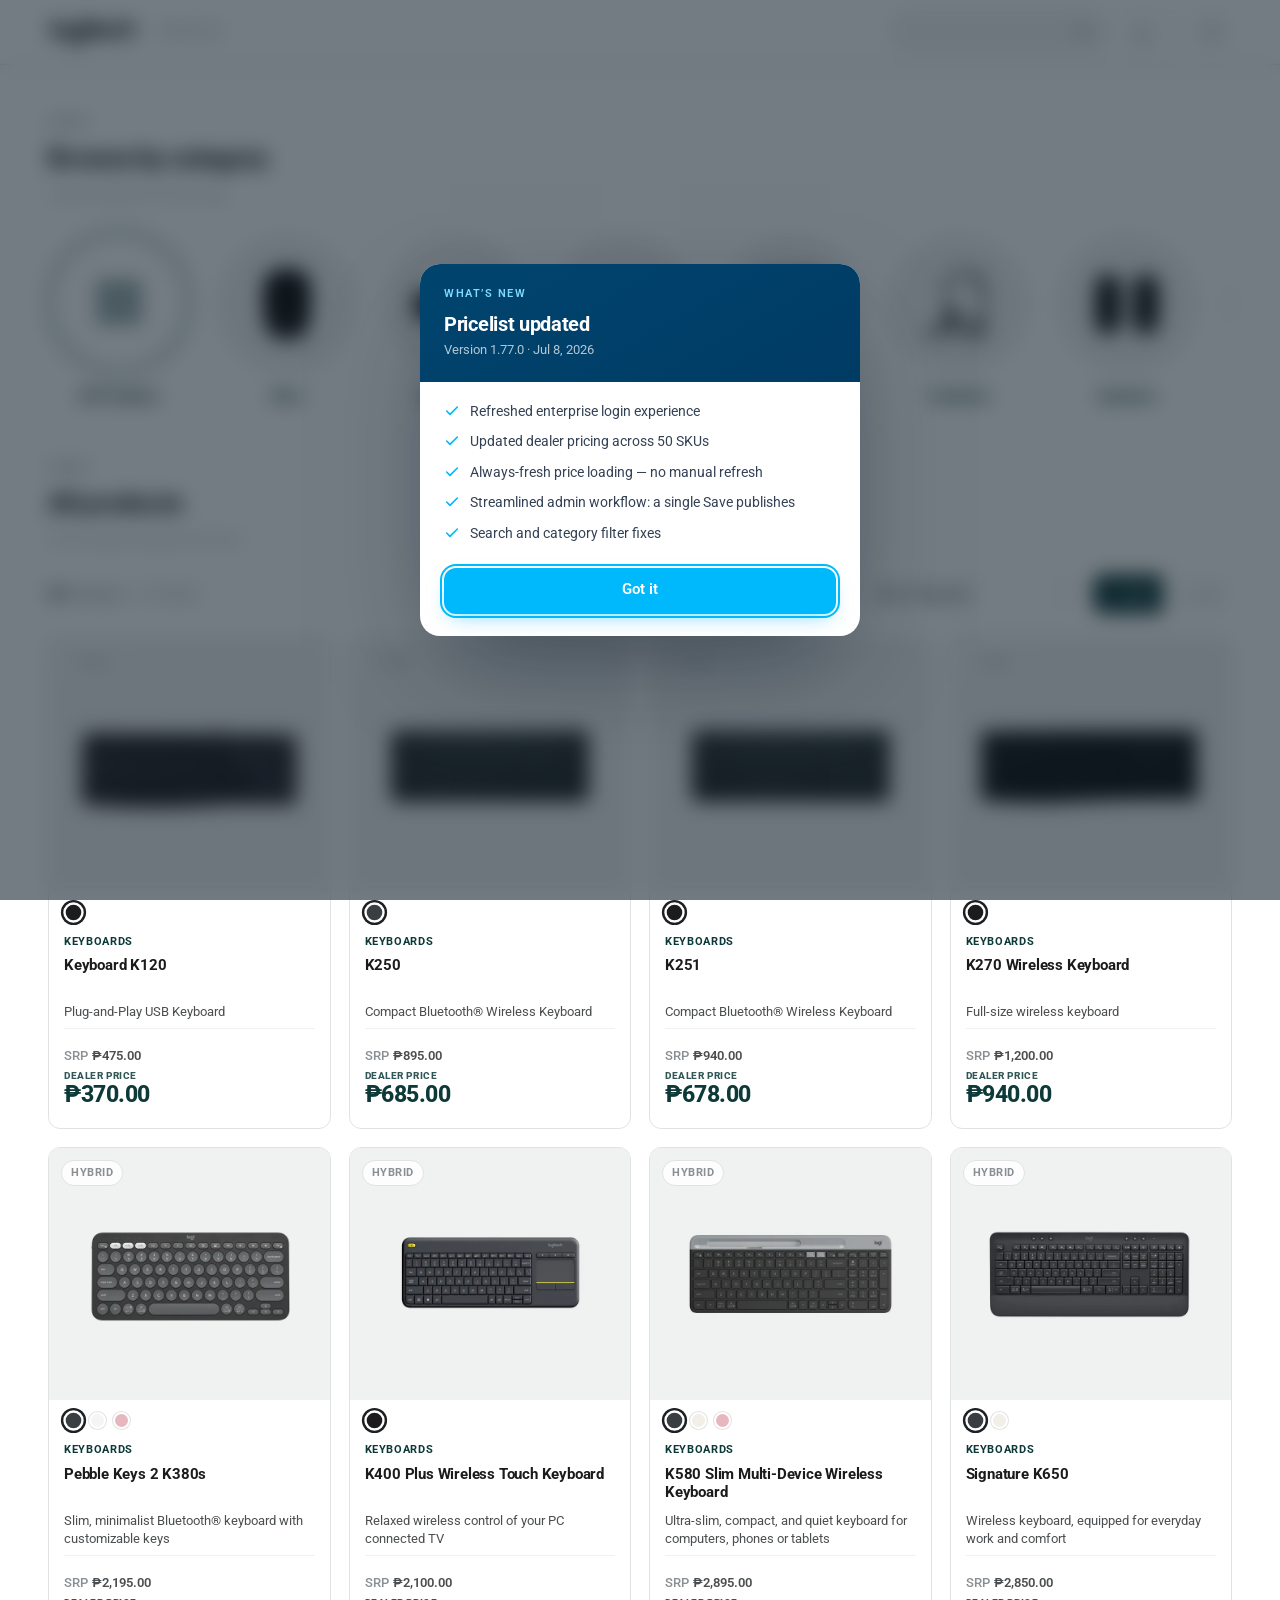
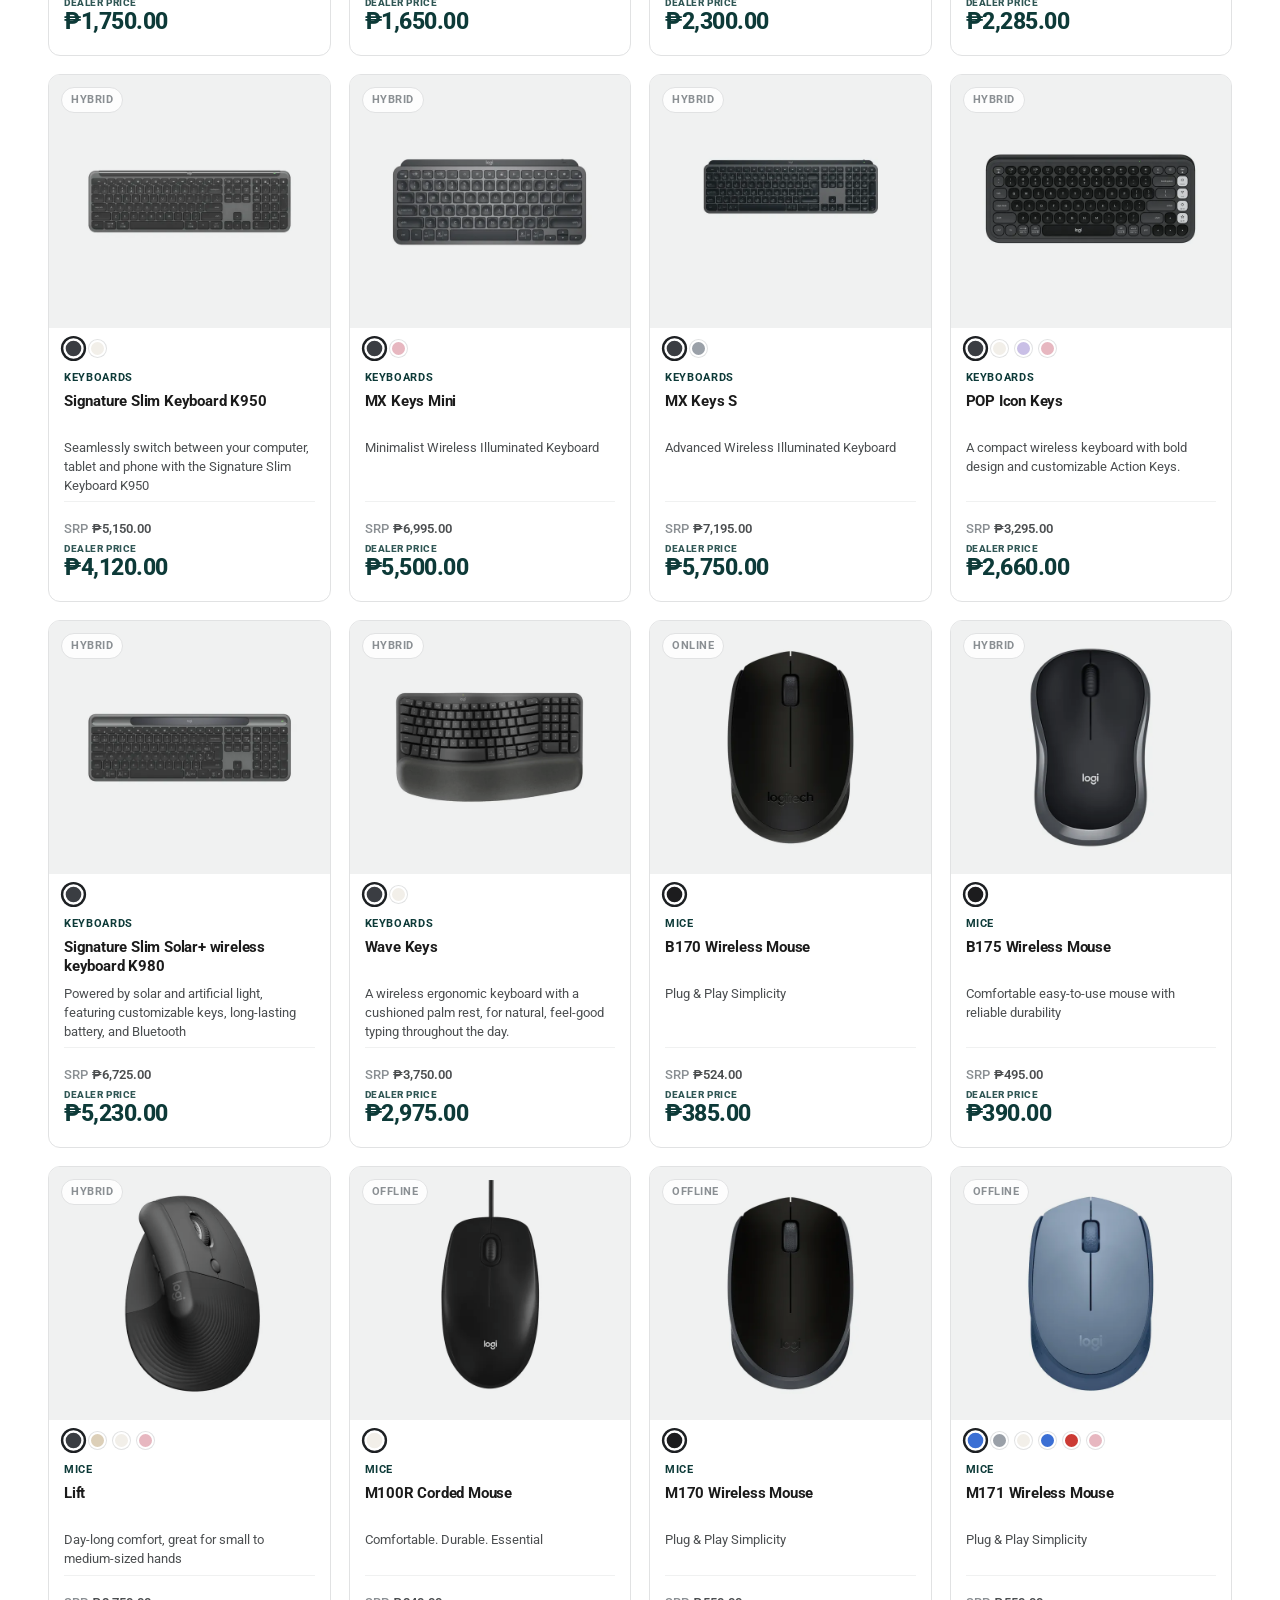
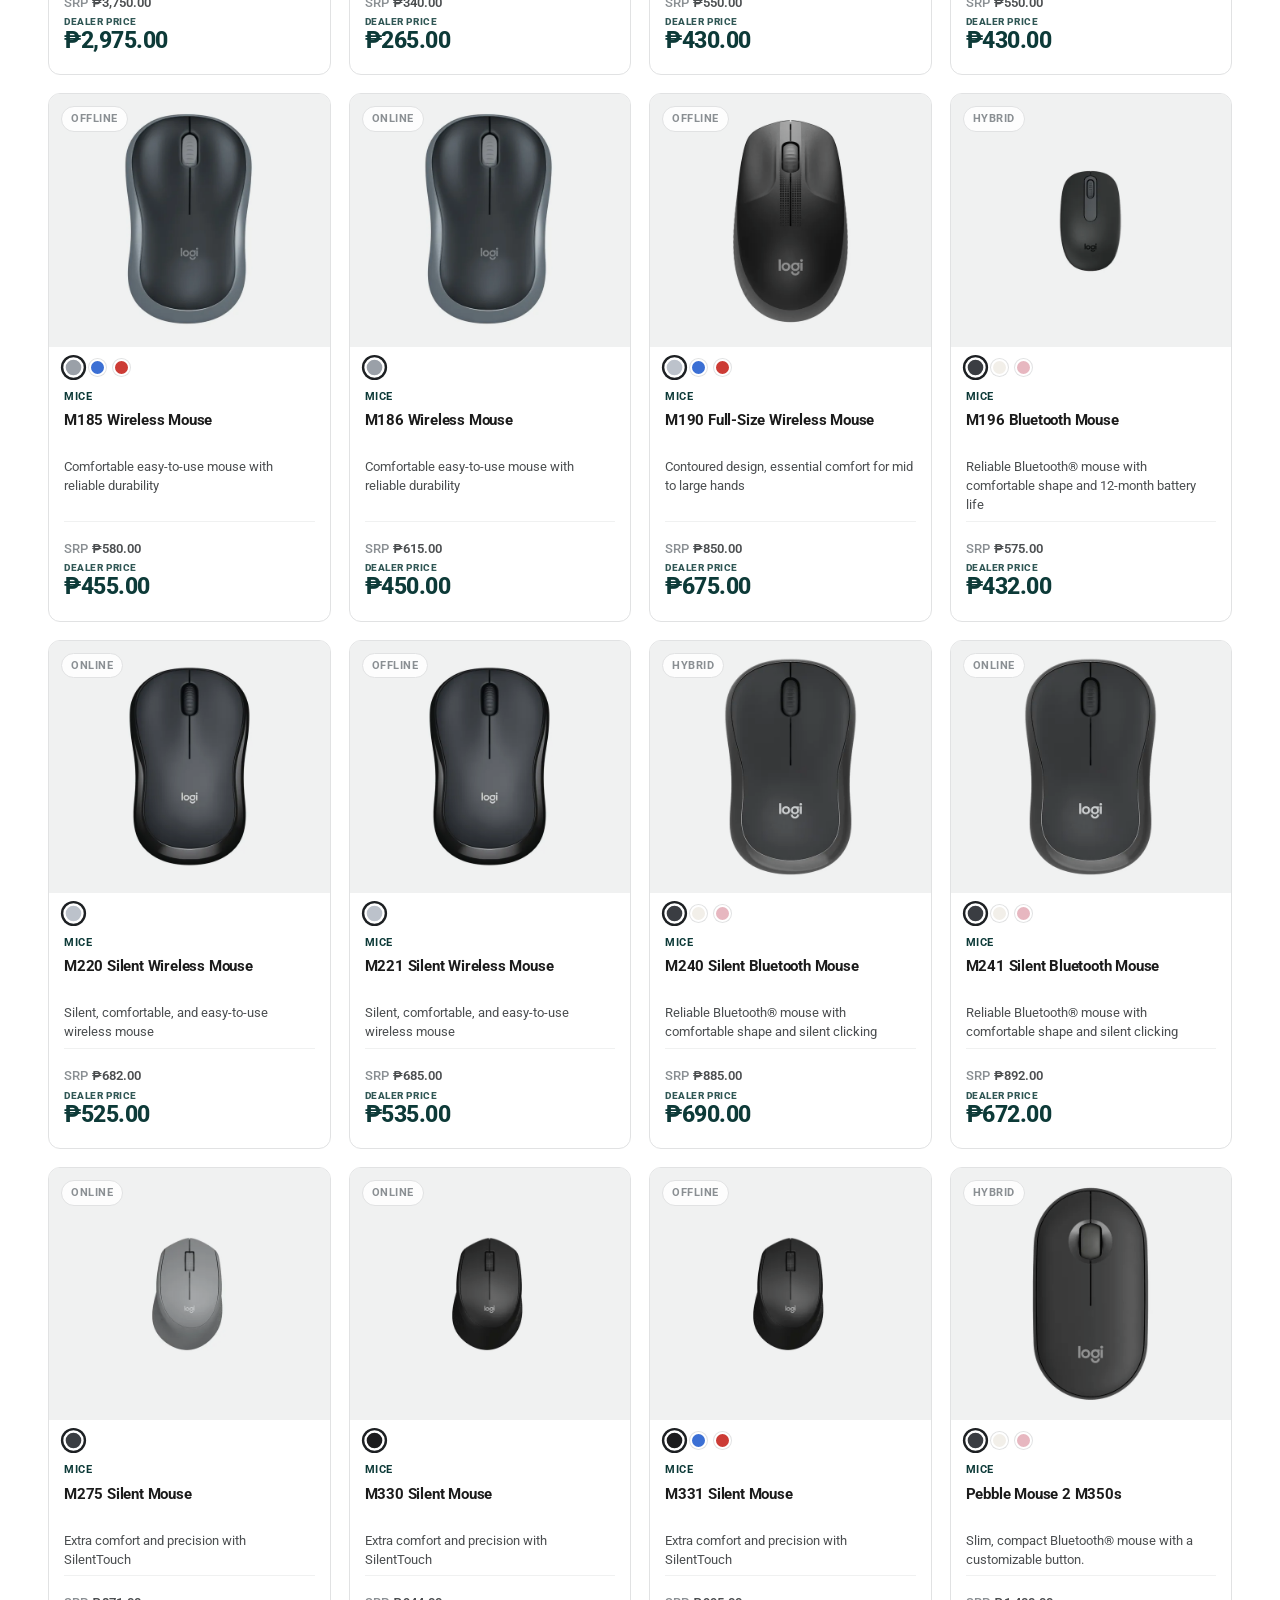
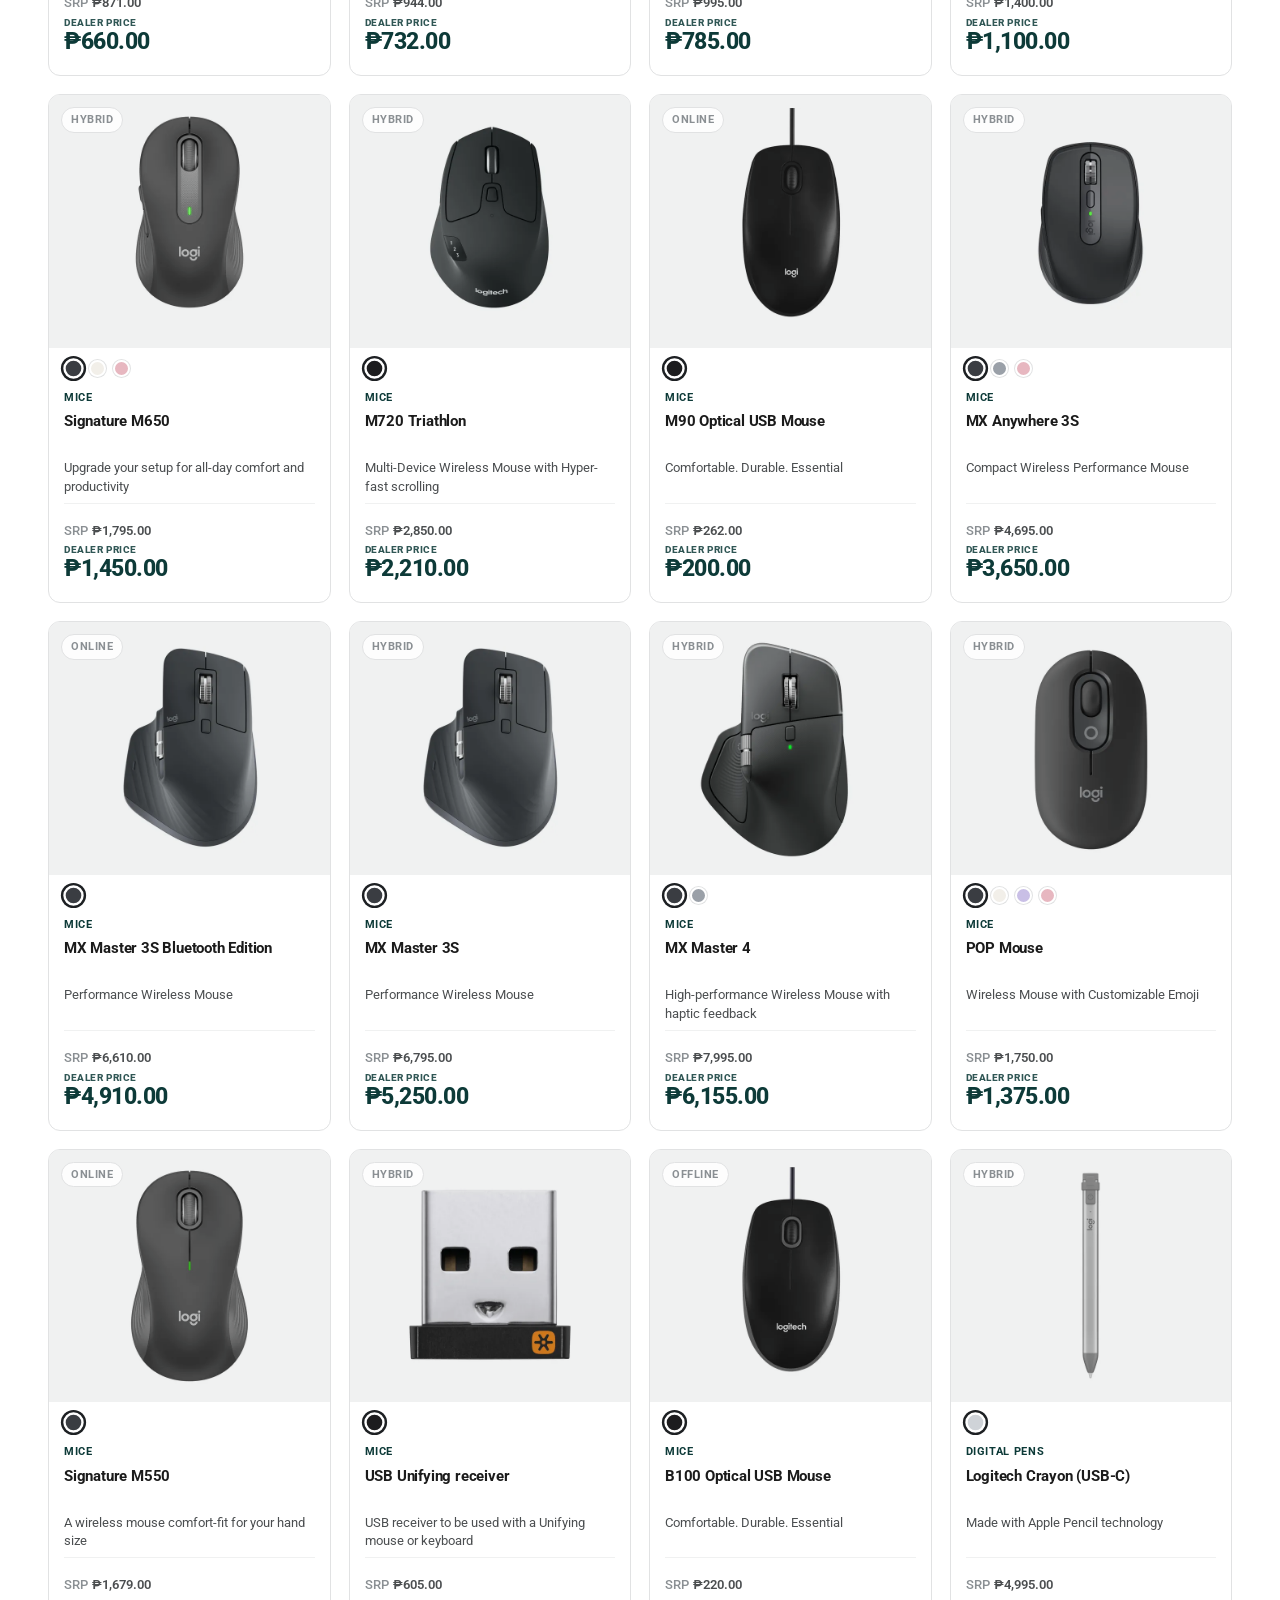
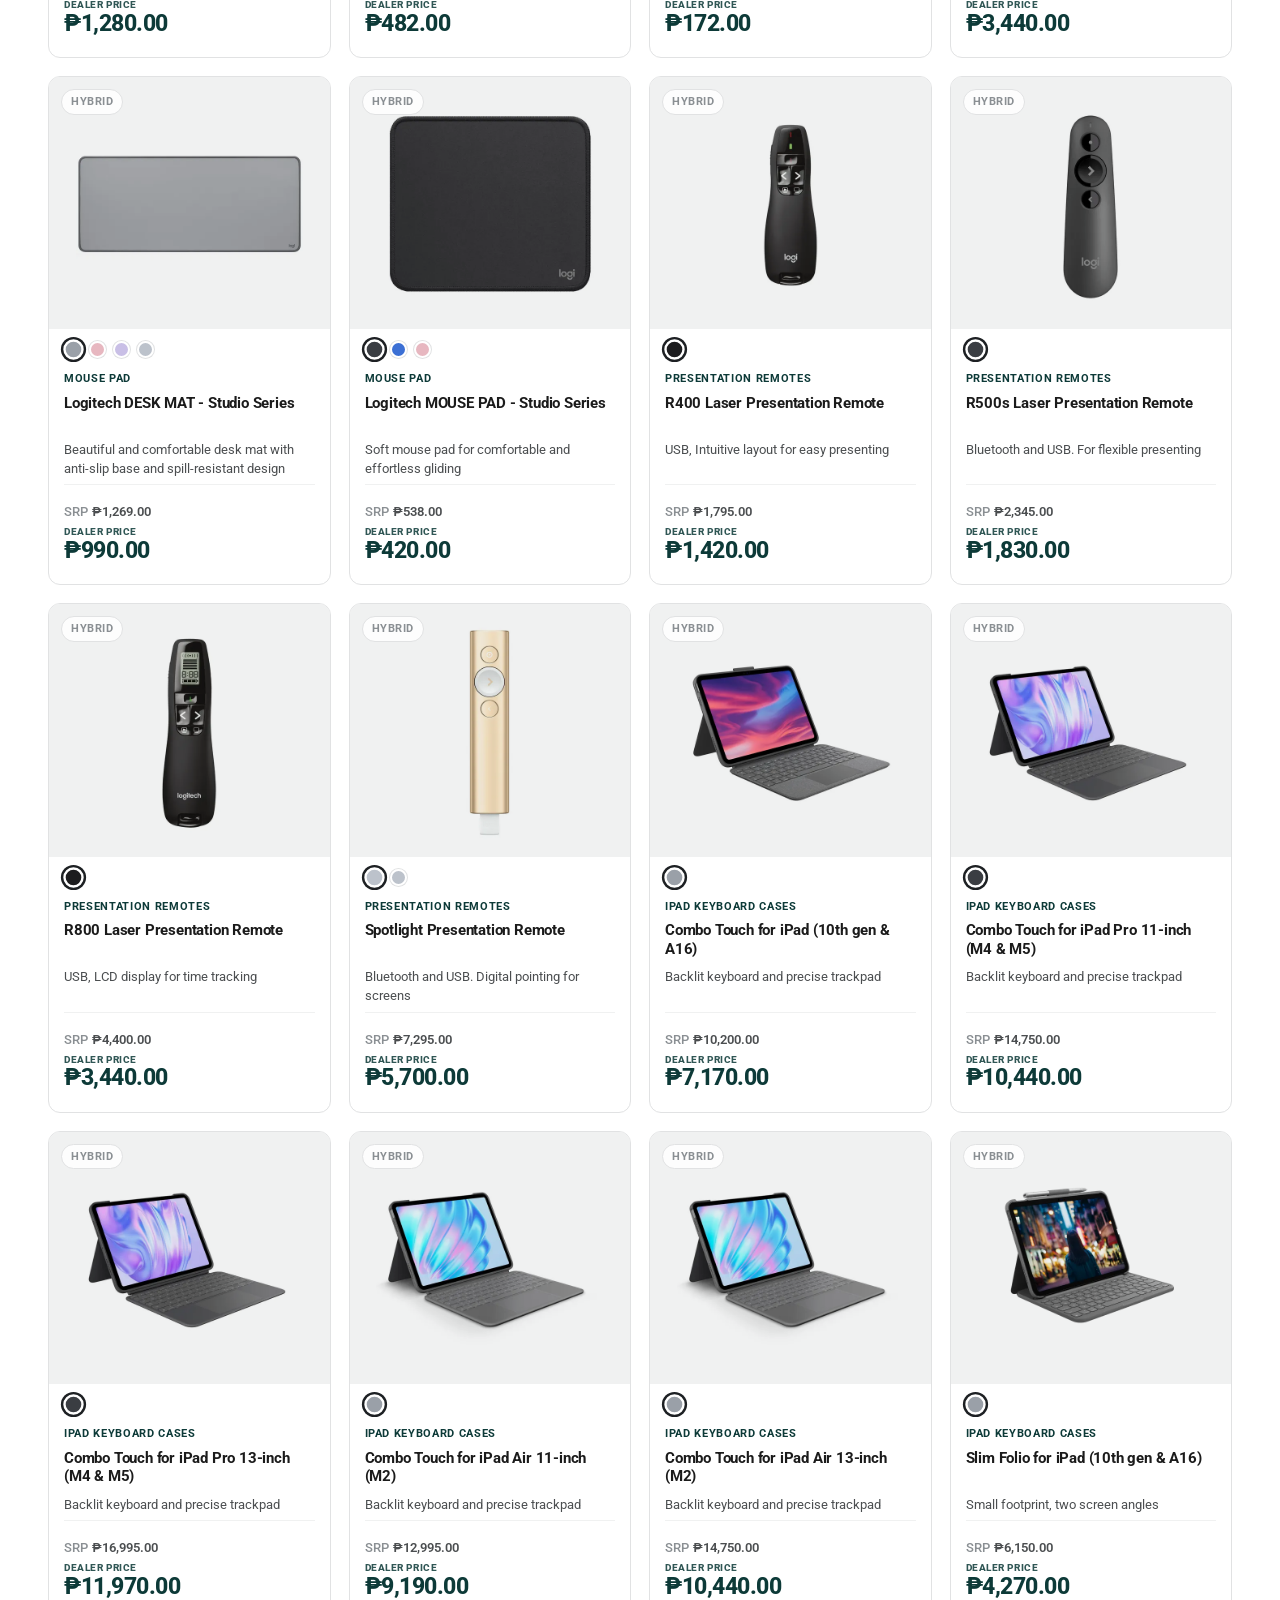
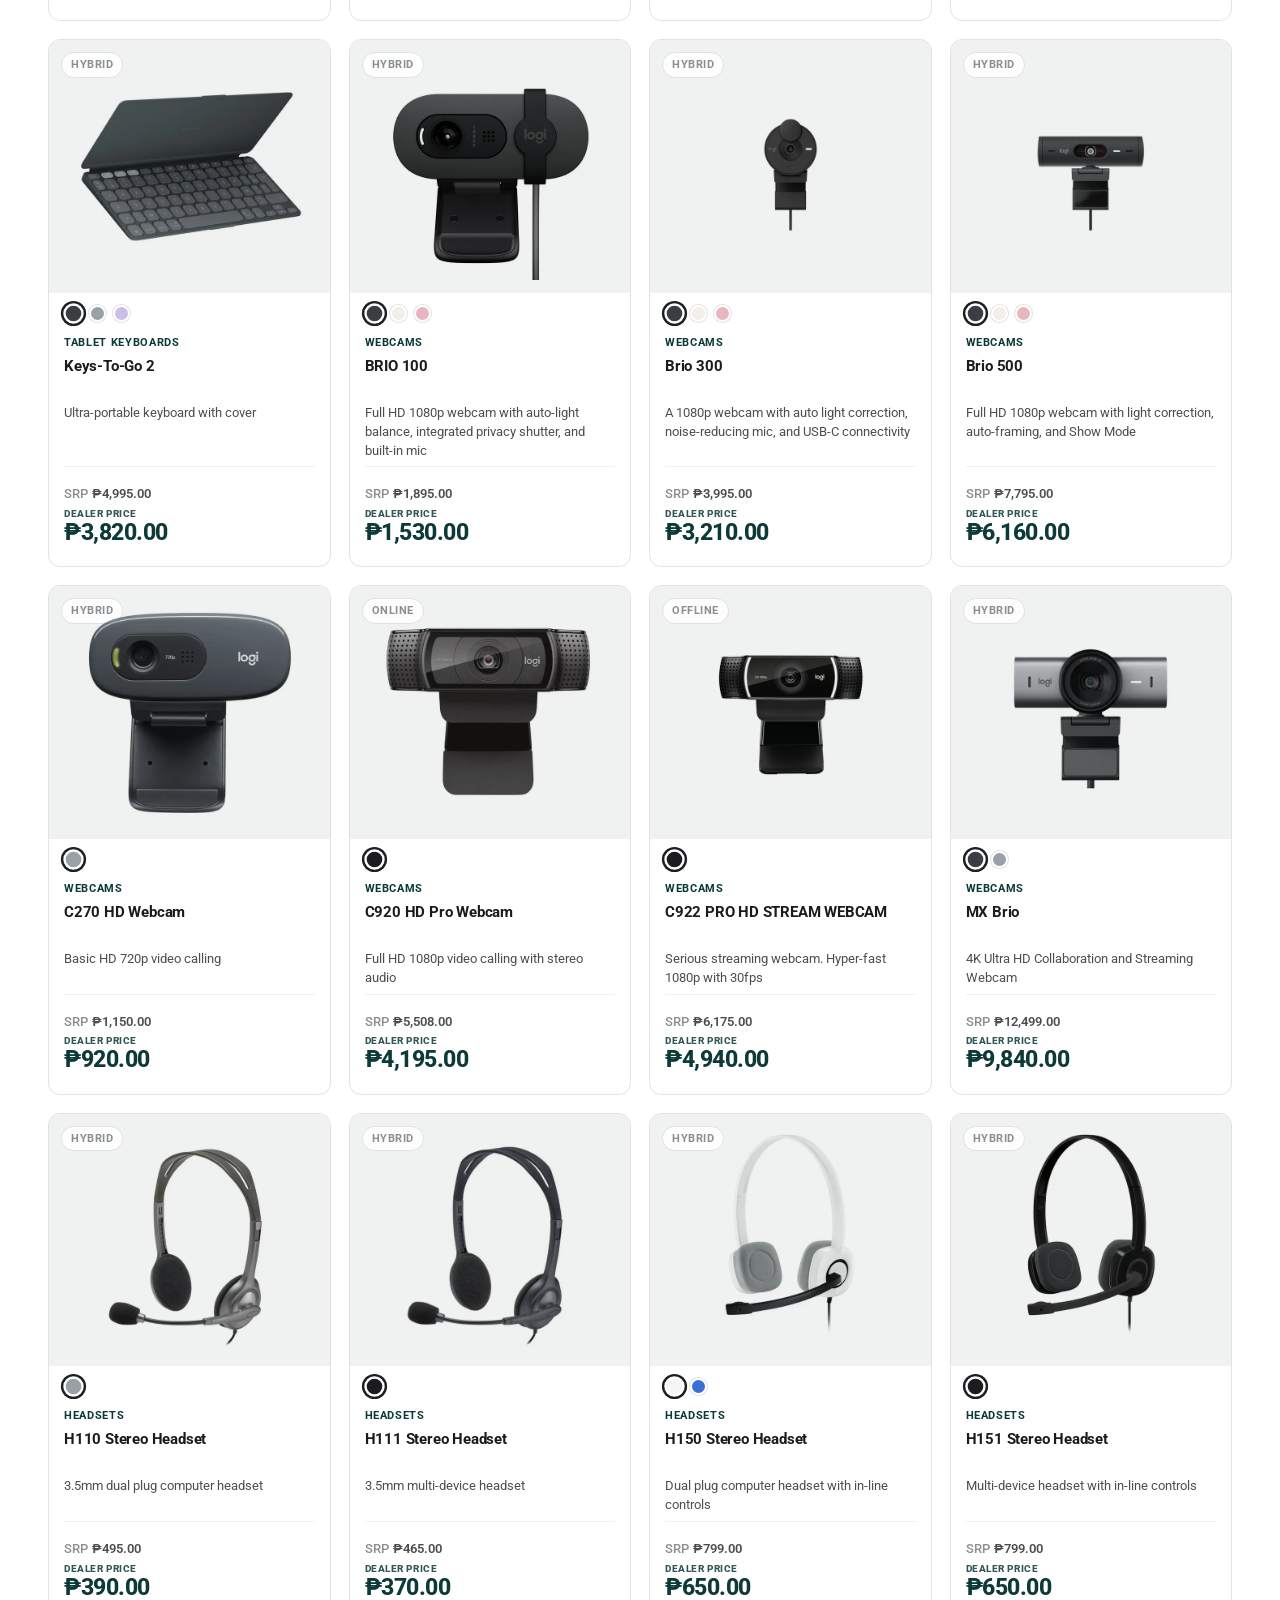
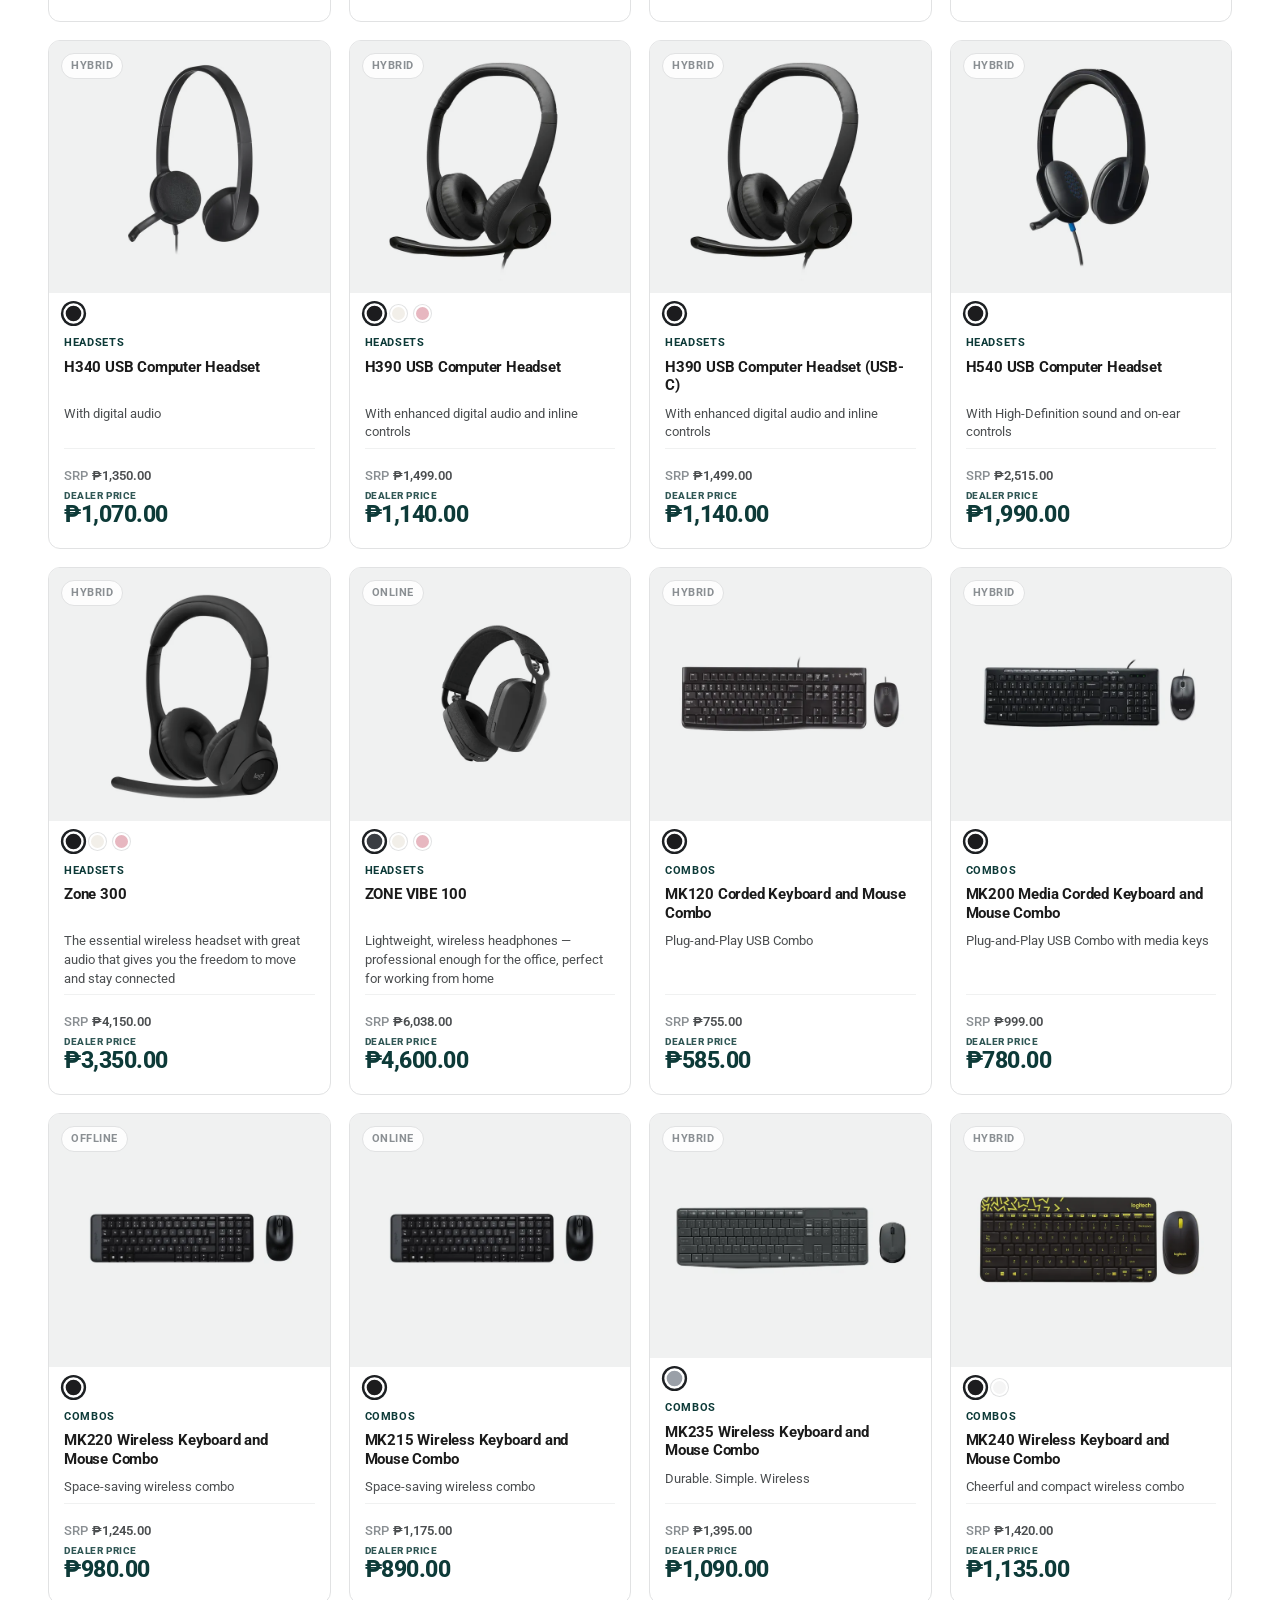
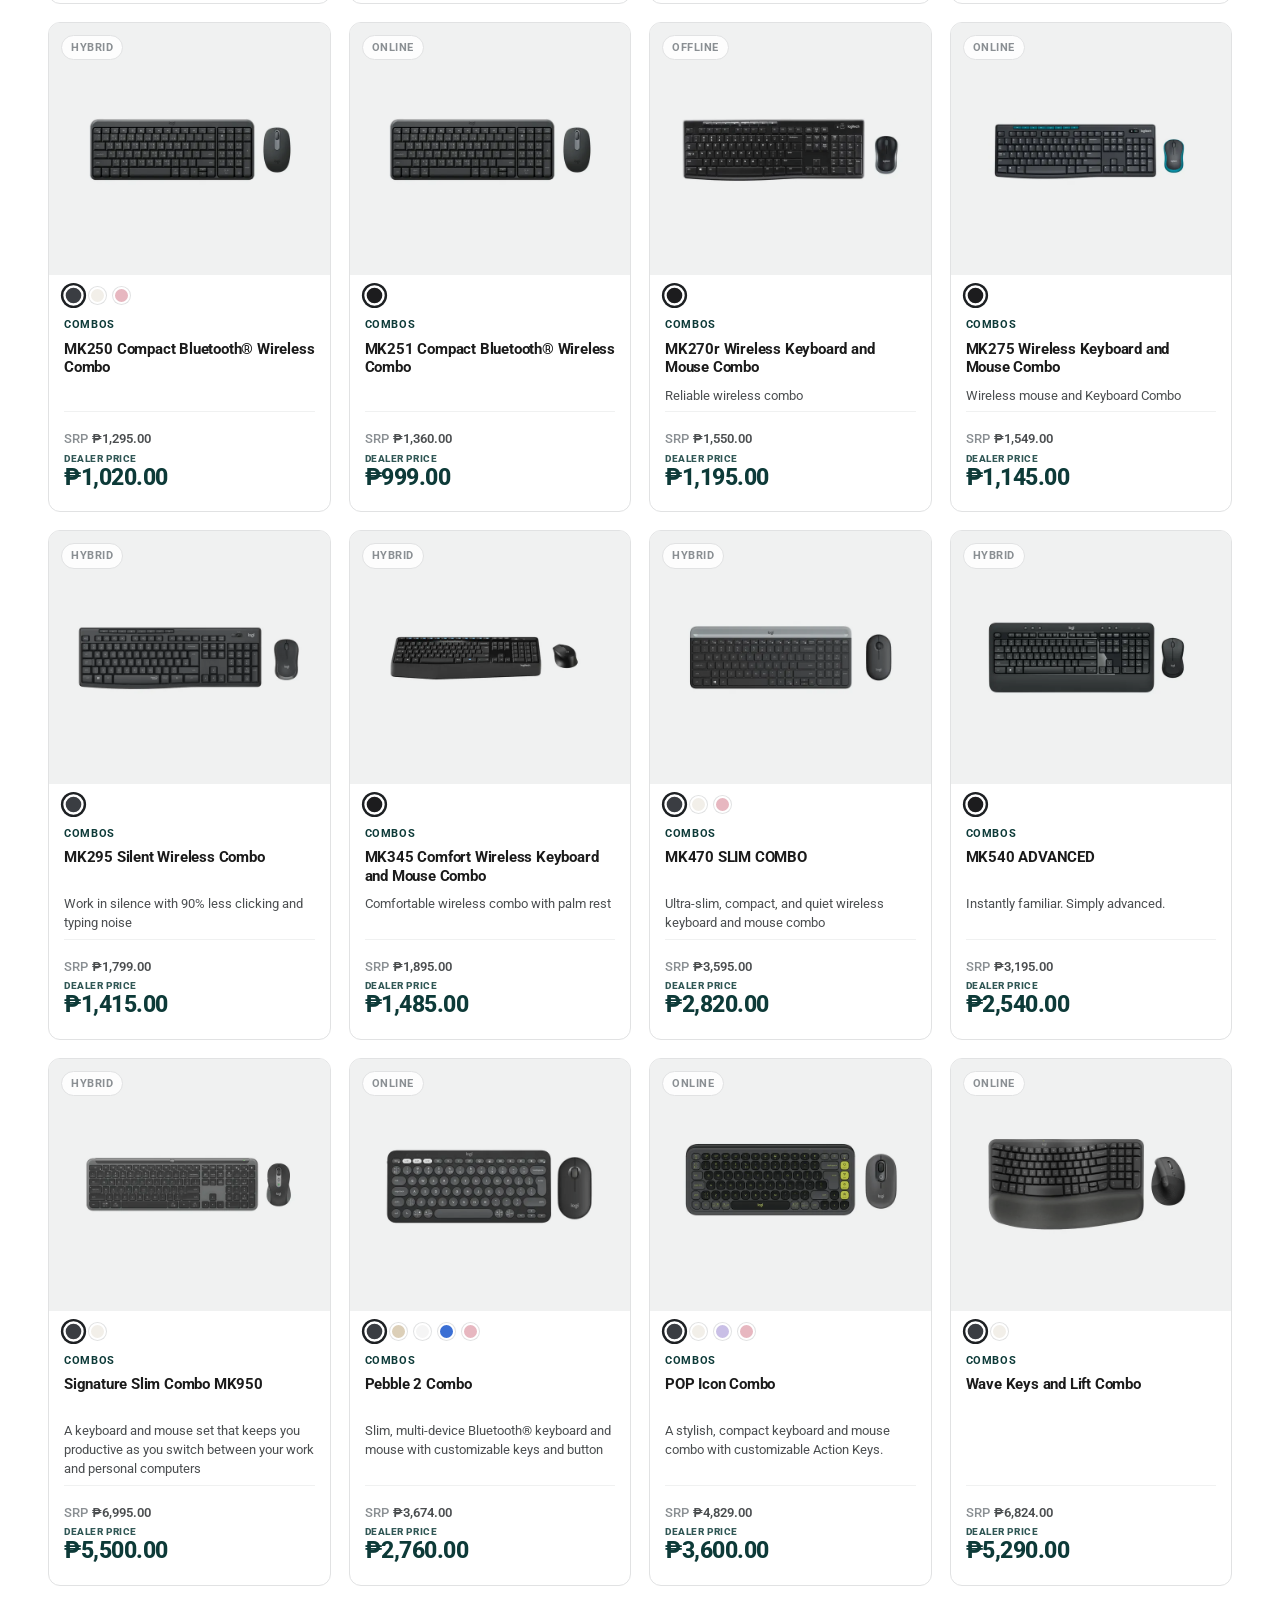
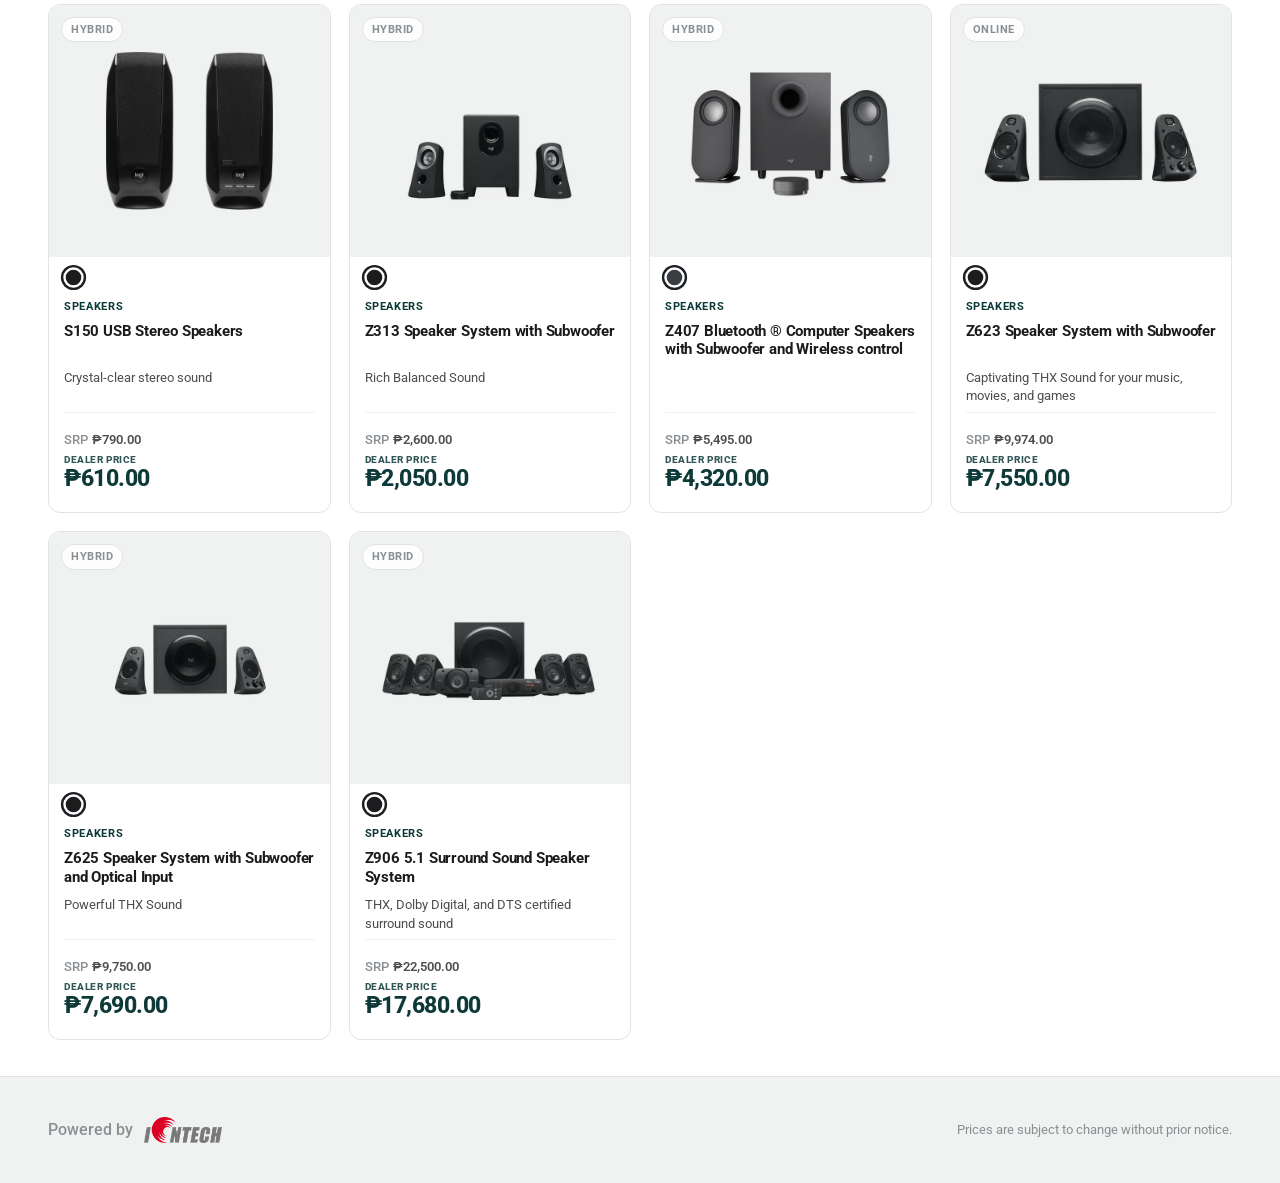
==== index.html @ 6ab2974e "Login final polish: announcements preview, stats, disable Sign In, autofocus; bump config.js" ====
<!doctype html>
<html lang="en"><head>
<meta charset="UTF-8">
<meta name="viewport" content="width=device-width, initial-scale=1.0">
<title>Logitech Pricelist</title>
<link rel="icon" type="image/png" href="[data-uri]">
<style>
  @font-face{font-family:'Poppins';font-style:normal;font-weight:300;font-display:swap;src:url([data-uri]) format('woff2')}
@font-face{font-family:'Poppins';font-style:normal;font-weight:400;font-display:swap;src:url([data-uri]) format('woff2')}
@font-face{font-family:'Poppins';font-style:normal;font-weight:500;font-display:swap;src:url([data-uri]) format('woff2')}
@font-face{font-family:'Poppins';font-style:normal;font-weight:600;font-display:swap;src:url([data-uri]) format('woff2')}
@font-face{font-family:'Poppins';font-style:normal;font-weight:700;font-display:swap;src:url([data-uri]) format('woff2')}
@font-face{font-family:'Poppins';font-style:normal;font-weight:800;font-display:swap;src:url([data-uri]) format('woff2')}
  :root{
    /* Logitech x Microsoft Teams partnership palette */
    --kohle:#2F3132; --acier:#C3C6C8; --acier50:#E1E2E3; --acier25:#F0F1F1; --lila:#814EFA;
    --ink:#2F3132; --ink2:#4b4e50; --muted:#8a8f93; --line:#E1E2E3; --line2:#C3C6C8;
    --bg:#ffffff; --bg2:#F0F1F1; --card:#ffffff;
    --accent:#814EFA; --accent-d:#6a3fd1; --accent-soft:#efe9ff; --green:#814EFA;
    --radius:8px; --radius-s:6px; --shadow:0 1px 2px rgba(47,49,50,.05),0 8px 22px rgba(47,49,50,.07);
    --shadow-h:0 4px 12px rgba(47,49,50,.09),0 18px 44px rgba(47,49,50,.14);
    --maxw:1280px;
  }
  *{box-sizing:border-box}
  html{scroll-behavior:smooth}
  body{margin:0;font-family:'Poppins',Arial,Helvetica,sans-serif;
    color:var(--ink);background:#F5F7FA;-webkit-font-smoothing:antialiased;line-height:1.5}
  a{color:inherit;text-decoration:none}
  img{max-width:100%}
  .wrap{max-width:var(--maxw);margin:0 auto;padding:0 24px}

  /* ---------- NAV ---------- */
  header.nav{position:sticky;top:0;z-index:50;background:rgba(255,255,255,.86);
    backdrop-filter:saturate(180%) blur(14px);border-bottom:1px solid var(--line);box-shadow:0 4px 14px rgba(0,0,0,.05)}
  .nav-inner{max-width:var(--maxw);margin:0 auto;padding:0 24px;height:64px;
    display:flex;align-items:center;gap:20px}
  .brand{display:flex;align-items:center;gap:9px;flex:1 1 0;min-width:0}
  .brand .word{font-weight:700;letter-spacing:-.6px;font-size:21px;color:var(--kohle);line-height:1}
  .brand .logo{height:25px;width:auto;display:block}
  .brand .word b{font-weight:700}
  .brand small{font-weight:650;color:var(--muted);font-size:10.5px;letter-spacing:.1em;text-transform:uppercase;
    border-left:1px solid var(--line2);padding-left:7px;margin-left:1px}
  .nav-search{flex:0 1 520px;max-width:540px;position:relative;display:flex;align-items:center}
  .nav-search svg{position:absolute;left:14px;width:18px;height:18px;color:var(--muted);pointer-events:none}
  #navSearch{width:100%;height:42px;border:1px solid var(--line2);background:var(--bg2);border-radius:var(--radius-s);
    padding:0 18px 0 42px;font-size:14px;outline:none;transition:.15s}
  #navSearch:focus{background:#fff;border-color:var(--accent);box-shadow:0 0 0 4px rgba(129,78,250,.16)}
  .nav-meta{flex:0 0 auto;display:flex;align-items:center;gap:7px;color:var(--muted);font-size:12px;font-weight:500;opacity:.82}
  .nav-meta .dot{width:6px;height:6px;border-radius:50%;background:var(--green)}
  @media(max-width:720px){.nav-meta{display:none}.brand small{display:none}}

  /* ---------- HERO ---------- */
  .hero{position:relative;overflow:hidden;background:
    radial-gradient(1100px 460px at 82% -20%,rgba(129,78,250,.42),transparent 60%),
    radial-gradient(820px 380px at 2% 130%,rgba(129,78,250,.20),transparent 55%),
    linear-gradient(180deg,#2F3132,#212326);color:#fff}
  .hero .wrap{padding:66px 24px 74px;position:relative;z-index:2}
  .hero h1{font-size:clamp(31px,5.2vw,56px);line-height:1.02;letter-spacing:-1.6px;margin:0 0 18px;font-weight:700;max-width:15ch}
  .hero h1 .ol{color:transparent;-webkit-text-stroke:1.4px rgba(255,255,255,.92);text-stroke:1.4px rgba(255,255,255,.92)}
  .hero h1 .ac{color:var(--lila)}
  .hero p{font-size:clamp(15px,2vw,19px);color:#c4c7cc;max-width:54ch;margin:0 0 30px;font-weight:300}
  .hero .cta{display:inline-flex;align-items:center;gap:10px;background:var(--lila);color:#fff;font-weight:600;
    padding:14px 26px;border-radius:var(--radius-s);font-size:15px;transition:.16s}
  .hero .cta:hover{background:#9163ff;transform:translateY(-1px);box-shadow:0 12px 30px rgba(129,78,250,.4)}
  .hero-stats{display:flex;gap:40px;margin-top:46px;flex-wrap:wrap}
  .hero-stats .s b{display:block;font-size:30px;font-weight:700;letter-spacing:-.6px}
  .hero-stats .s span{font-size:13px;color:#a9adb3;text-transform:uppercase;letter-spacing:.08em;font-weight:400}
  .hero-badge{display:inline-flex;align-items:center;gap:8px;background:rgba(129,78,250,.16);
    border:1px solid rgba(129,78,250,.4);padding:7px 15px;border-radius:999px;font-size:12px;
    font-weight:500;letter-spacing:.06em;text-transform:uppercase;margin-bottom:24px;color:#efeaff}
  .hero-badge .dot{width:7px;height:7px;border-radius:50%;background:var(--lila);box-shadow:0 0 0 3px rgba(129,78,250,.3)}
  .hero .accent-line{position:absolute;left:0;top:50%;width:64px;height:3px;background:var(--lila);z-index:3}

  /* ---------- CATEGORY STRIP ---------- */
  .catstrip{border-bottom:1px solid var(--line);background:#fff;position:sticky;top:64px;z-index:40}
  .catstrip .row{display:flex;gap:8px;overflow-x:auto;padding:14px 24px;max-width:var(--maxw);margin:0 auto;
    scrollbar-width:none}
  .catstrip .row::-webkit-scrollbar{display:none}
  .cat-pill{flex:0 0 auto;display:inline-flex;align-items:center;gap:9px;border:1px solid var(--line2);
    background:#fff;color:var(--ink2);padding:9px 16px;border-radius:var(--radius-s);font-size:13.5px;font-weight:500;
    cursor:pointer;transition:.15s;white-space:nowrap}
  .cat-pill:hover{border-color:var(--lila);background:var(--accent-soft);color:var(--accent-d)}
  .cat-pill.active{background:var(--lila);color:#fff;border-color:var(--lila)}
  .cat-pill .ic{width:17px;height:17px;display:flex}
  .cat-pill .count{font-size:11px;font-weight:700;opacity:.6}
  .cat-pill.active .count{opacity:.8}

  /* ---------- FEATURED CATEGORIES ---------- */
  section.section{padding:56px 0 8px}
  section#catalog{padding-top:30px}
  .section-head{display:flex;align-items:flex-end;justify-content:space-between;gap:16px;margin-bottom:24px;
    padding-top:18px;position:relative}
  .section-head::before{content:"";position:absolute;top:0;left:0;width:40px;height:2px;background:var(--lila);border-radius:2px}
  .section-head h2{font-size:26px;letter-spacing:-.7px;margin:0;font-weight:700}
  .section-head p{margin:6px 0 0;color:var(--muted);font-size:14px;font-weight:300}
  .feat-carousel{position:relative}
  .feat-grid{display:flex;flex-wrap:nowrap;gap:30px;overflow-x:auto;scroll-snap-type:x proximity;
    scroll-behavior:smooth;-webkit-overflow-scrolling:touch;padding:6px 2px 4px;
    scrollbar-width:none;-ms-overflow-style:none}
  .feat-grid::-webkit-scrollbar{display:none}
  .feat{flex:0 0 auto;scroll-snap-align:center;display:flex;flex-direction:column;align-items:center;gap:15px;
    cursor:pointer;border:none;background:none;padding:0;width:138px;transition:.18s}
  .feat .circle{width:138px;height:138px;border-radius:50%;background:var(--acier25);display:flex;
    align-items:center;justify-content:center;padding:26px;transition:.2s;box-shadow:0 0 0 0 var(--lila)}
  .feat:hover .circle{background:#e6e7e9;transform:translateY(-5px)}
  .feat .circle img{width:100%;height:100%;object-fit:contain;mix-blend-mode:multiply;transition:.2s}
  .feat:hover .circle img{transform:scale(1.05)}
  .feat .circle .picon{width:50px;height:50px;color:var(--lila)}
  .feat h3{margin:0;font-size:14.5px;font-weight:600;letter-spacing:-.2px;text-align:center;color:var(--kohle);line-height:1.25;transition:.15s}
  .feat.active .circle{background:#fff;box-shadow:0 0 0 2px var(--lila);transform:translateY(-2px)}
  .feat.active h3{color:var(--accent-d)}
  .feat-arrow{position:absolute;top:75px;transform:translateY(-50%);width:42px;height:42px;border-radius:50%;
    border:1px solid var(--line2);background:#fff;box-shadow:var(--shadow);display:flex;align-items:center;
    justify-content:center;cursor:pointer;color:var(--kohle);z-index:6;transition:.15s}
  .feat-arrow:hover{background:var(--accent-soft);border-color:var(--lila);color:var(--accent-d)}
  .feat-arrow.left{left:-8px}.feat-arrow.right{right:-8px}
  .feat-arrow{opacity:0}
  .feat-carousel:hover .feat-arrow{opacity:1}
  .feat-arrow[disabled]{opacity:0 !important;pointer-events:none}
  .feat-grid{cursor:grab}
  .feat-grid.dragging{cursor:grabbing;scroll-behavior:auto;scroll-snap-type:none}
  @media(max-width:560px){.feat-grid{gap:18px}.feat,.feat .circle{width:104px}.feat .circle{height:104px;padding:18px}.feat h3{font-size:13px}.feat-arrow{display:none}}

  /* ---------- CONTROLS ---------- */
  .controls{display:flex;align-items:center;gap:12px;flex-wrap:wrap;margin:8px 0 24px}
  .exports{display:flex;gap:8px}
  .exp{display:inline-flex;align-items:center;gap:7px;border:1px solid var(--line);background:#fff;color:var(--ink2);
    border-radius:10px;padding:0 14px;height:40px;font-size:13.5px;font-weight:700;cursor:pointer;transition:.15s;font-family:inherit}
  .exp svg{width:16px;height:16px}
  .exp:hover{border-color:var(--accent);color:var(--accent-d);box-shadow:var(--shadow-h)}
  .exp.primary{background:var(--accent);border-color:var(--accent);color:#fff}
  .exp.primary:hover{background:var(--accent-d);color:#fff}
  @media(max-width:560px){.exp{padding:0 11px}.exp svg{margin:0}}
  /* ---- print / PDF catalogue (v1.19.0 - premium dealer catalog) ---- */
  #printRoot{display:none}
  @media print{
    @page{size:A4 portrait;margin:12mm 11mm 16mm}
    html,body{background:#fff!important}
    body>*{visibility:hidden!important}
    #printRoot,#printRoot *{visibility:visible!important}
    #printRoot{display:block!important;position:absolute;left:0;top:0;width:100%;padding:0;margin:0;
      -webkit-print-color-adjust:exact;print-color-adjust:exact;color-adjust:exact;color:#2F3132;font-family:'Poppins',system-ui,sans-serif}
    /* header */
    .pr-head{display:flex;align-items:flex-end;justify-content:space-between;border-bottom:3px solid #814EFA;padding-bottom:10px;margin-bottom:6px}
    .pr-head .hl{display:flex;align-items:center;gap:13px}
    .pr-head .lg{height:25px;width:auto;display:block}
    .pr-head .wm{font-size:24px;font-weight:800;letter-spacing:-.5px;color:#2F3132}
    .pr-head .ht .ti{font-size:16px;font-weight:800;letter-spacing:-.3px;color:#2F3132;line-height:1.05}
    .pr-head .ht .pw{font-size:9.5px;font-weight:600;color:#6b7177;margin-top:3px;letter-spacing:.01em}
    .pr-head .meta{text-align:right;font-size:9.4px;color:#6b7177;line-height:1.7}
    .pr-head .meta b{color:#2F3132;font-weight:700}
    /* category divider */
    .pr-grid{display:grid;grid-template-columns:1fr 1fr;gap:13px;margin-bottom:4px;align-items:stretch}
    .pr-cat{grid-column:1/-1;display:flex;align-items:baseline;justify-content:space-between;
      margin:15px 0 5px;padding:0 0 6px;border-bottom:2.5px solid #814EFA;break-after:avoid}
    .pr-cat .cn{font-size:15.5px;font-weight:800;text-transform:uppercase;letter-spacing:.09em;color:#814EFA;line-height:1}
    .pr-cat .cc{font-size:8.8px;font-weight:700;color:#9aa1ad;letter-spacing:.03em}
    /* card */
    .pc{border:1px solid #E3E5E8;border-radius:13px;overflow:hidden;background:#fff;break-inside:avoid;
      display:flex;flex-direction:column;box-shadow:0 1px 3px rgba(31,33,36,.07)}
    .pc-img{background:#fff;display:flex;align-items:center;justify-content:center;height:150px;padding:8px;border-bottom:1px solid #ECEEF1}
    .pc-img img{max-width:100%;max-height:100%;object-fit:contain;mix-blend-mode:multiply}
    .pc-img .noimg{font-size:11px;color:#9aa1ad;font-weight:600;text-align:center;line-height:1.3;padding:8px}
    .pc-body{padding:13px 14px 14px;display:flex;flex-direction:column;gap:6px;flex:1}
    .pc-name{font-size:16px;font-weight:800;letter-spacing:-.3px;line-height:1.2;color:#2F3132}
    .pc-desc{font-size:11px;line-height:1.5;color:#5b6166}
    .pc-sw{display:flex;gap:6px;flex-wrap:wrap;margin:2px 0}
    .pc-sw .dot{width:14px;height:14px;border-radius:50%;border:1.5px solid #fff;box-shadow:0 0 0 1px #cfd3d6}
    .pc-id{display:flex;flex-wrap:wrap;gap:3px 20px;font-size:9.8px;color:#2F3132;margin-top:2px}
    .pc-id>div{display:flex;gap:6px}
    .pc-id>div span{color:#8a9097;font-weight:600}
    .pc-id>div b{font-weight:700;color:#2F3132}
    /* sections */
    .pc-sec{margin-top:9px;padding-top:8px;border-top:1px solid #EEF0F2}
    .pc-h{display:flex;align-items:center;gap:6px;font-size:9px;font-weight:800;text-transform:uppercase;letter-spacing:.07em;color:#7a8088;margin-bottom:4px}
    .pc-h::before{content:'';width:8px;height:8px;border-radius:2px;background:#814EFA;display:inline-block;flex:none}
    .pc-feat{margin:0;padding:0 0 0 16px;font-size:10.3px;line-height:1.62;color:#2F3132}
    .pc-feat li{margin:0 0 2px}
    .pc-spec{font-size:10.2px;line-height:1.62;color:#2F3132;display:flex;flex-direction:column;gap:2px}
    .pc-spec b{font-weight:700;color:#2F3132}
    /* variant table */
    .pc-var{width:100%;border-collapse:collapse;font-size:9.5px;margin-top:3px}
    .pc-var th{text-align:left;font-size:8px;text-transform:uppercase;letter-spacing:.04em;color:#9aa1ad;
      border-bottom:1.5px solid #E1E2E3;padding:4px 10px 4px 0;font-weight:800}
    .pc-var td{padding:4.5px 10px 4.5px 0;border-bottom:1px solid #F2F3F4;vertical-align:middle;color:#2F3132}
    .pc-var tbody tr:nth-child(even){background:#F7F8F9}
    .pc-var .cdot{display:inline-block;width:11px;height:11px;border-radius:50%;margin-right:7px;
      border:1px solid #fff;box-shadow:0 0 0 1px #cfd3d6;vertical-align:middle}
    /* foot group (badges + price pinned to bottom) */
    .pc-foot{margin-top:auto;display:flex;flex-direction:column;gap:10px;padding-top:4px}
    .pc-badges{display:flex;flex-wrap:wrap;gap:6px}
    .pc-badges .bdg{display:inline-flex;align-items:stretch;border:1px solid #E1E3E6;border-radius:7px;overflow:hidden;font-size:8.8px;line-height:1.5}
    .pc-badges .bdg .bk{background:#F4F5F6;color:#8a9097;font-weight:700;padding:3px 7px;text-transform:uppercase;letter-spacing:.03em}
    .pc-badges .bdg .bv{color:#2F3132;font-weight:800;padding:3px 8px}
    /* price */
    .pc-price{padding-top:9px;border-top:1.5px solid #EAEBED;display:flex;flex-direction:column;gap:4px}
    .pc-price .srp{font-size:10px;font-weight:600;color:#9aa1ad}
    .pc-price .srp b{font-weight:700;color:#6b7177}
    .pc-price .dpwrap{display:flex;align-items:baseline;gap:8px}
    .pc-price .dpk{font-size:8.6px;font-weight:800;text-transform:uppercase;letter-spacing:.06em;color:#1f8a4d;white-space:nowrap}
    .pc-price .dp{font-size:21px;font-weight:800;letter-spacing:-.5px;color:#1f7a4d;line-height:1}
    .pc-price .req{font-size:13px;font-weight:700;color:#8a9097}
    /* footer */
    .pr-foot{position:fixed;left:0;right:0;bottom:0;height:10mm;display:flex;align-items:center;
      justify-content:space-between;padding:0 11mm;font-size:8.1px;color:#9aa1ad;background:#fff;border-top:1px solid #E1E2E3}
    .pr-foot .l{font-weight:700;color:#6b7177}
    .pr-foot .r{color:#9aa1ad}
  }
  .controls .results{font-size:14px;color:var(--muted);font-weight:600;margin-right:auto}
  .results .sku-tot{color:#9aa1ad;font-weight:500}
  .results .bp{color:var(--lila);font-weight:700;margin:0 2px}
  .controls .results b{color:var(--ink);font-weight:600}
  .ctrl{position:relative}
  .ctrl select{appearance:none;border:1px solid var(--line);background:#fff;border-radius:10px;
    padding:10px 38px 10px 14px;font-size:13.5px;font-weight:600;color:var(--ink2);cursor:pointer;outline:none}
  .ctrl select:focus{border-color:var(--accent)}
  .ctrl svg{position:absolute;right:12px;top:50%;transform:translateY(-50%);width:14px;height:14px;
    color:var(--muted);pointer-events:none}
  .mini-search{position:relative;display:flex;align-items:center}
  .mini-search svg{position:absolute;left:12px;width:16px;height:16px;color:var(--muted)}
  .mini-search input{height:40px;border:1px solid var(--line);border-radius:10px;padding:0 14px 0 36px;
    font-size:13.5px;outline:none;min-width:220px}
  .mini-search input:focus{border-color:var(--accent)}

  /* ---------- PRODUCT GRID ---------- */
  .grid{display:grid;grid-template-columns:repeat(4,1fr);gap:18px;padding-bottom:28px}
  @media(max-width:1080px){.grid{grid-template-columns:repeat(3,1fr)}}
  @media(max-width:760px){.grid{grid-template-columns:repeat(2,1fr)}}
  @media(max-width:440px){.grid{grid-template-columns:1fr}}
  .card{border:1px solid var(--line);border-radius:var(--radius);background:var(--card);overflow:hidden;
    cursor:pointer;display:flex;flex-direction:column;transition:.18s;position:relative}
  .card:hover{box-shadow:0 16px 38px rgba(15,23,42,.14);transform:translateY(-5px);border-color:#00B8FC}
  .card .thumb{aspect-ratio:1/1;background:var(--acier25);
    display:flex;align-items:center;justify-content:center;position:relative;padding:0}
  .card .thumb .picon{width:74px;height:74px;color:#9aa1ad;transition:.25s}
  .card:hover .thumb .picon{transform:scale(1.08);color:var(--accent)}
  .card .thumb img{width:100%;height:100%;object-fit:contain;mix-blend-mode:multiply;transition:.25s}
  .card:hover .thumb img{transform:scale(1.05)}
  .card .chan{position:absolute;top:12px;left:12px;font-size:10.5px;font-weight:700;letter-spacing:.05em;
    text-transform:uppercase;color:var(--muted);background:rgba(255,255,255,.85);border:1px solid var(--line);
    padding:4px 9px;border-radius:999px}
  .card .swatch{position:absolute;top:12px;right:12px;width:18px;height:18px;border-radius:50%;
    border:2px solid #fff;box-shadow:0 0 0 1px var(--line)}
  .card .body{padding:13px 15px 15px;display:flex;flex-direction:column;gap:6px;flex:1}
  .card .cat{font-size:11px;font-weight:700;text-transform:uppercase;letter-spacing:.06em;color:var(--accent)}
  .card .name{font-size:15px;font-weight:700;letter-spacing:-.2px;line-height:1.25;
    display:-webkit-box;-webkit-line-clamp:2;-webkit-box-orient:vertical;overflow:hidden;min-height:38px}
  .card .clr{font-size:12.5px;color:var(--muted)}
  .card .pricewrap{margin-top:auto;padding:18px 0 6px;border-top:1px solid var(--acier25);display:flex;flex-direction:column;gap:6px}
  .card .price{display:flex;flex-direction:column;gap:5px}
  .card .price .dp{font-size:23px;font-weight:800;letter-spacing:-.5px;color:var(--green);line-height:1.05}
  .card .price .big{font-size:23px;font-weight:800;letter-spacing:-.5px;color:var(--ink);line-height:1}
  .card .price .dp small{display:block;font-size:9.5px;font-weight:800;text-transform:uppercase;letter-spacing:.06em;color:var(--green);opacity:.85;margin-bottom:2px}
  .card .price .big small{font-size:10.5px;font-weight:700;letter-spacing:.03em;margin-right:1px;opacity:.72}
  .card .price .srp{font-size:12.5px;font-weight:600;color:var(--ink2)}
  .card .price .srp i{font-style:normal;font-weight:500;color:var(--muted);margin-right:1px}
  .card .price .req{font-size:14px;font-weight:700;color:var(--muted)}
  .card .meta{display:flex;gap:7px;flex-wrap:wrap}
  .card .meta .chip{font-size:11px;font-weight:600;color:var(--ink2);background:var(--bg2);border:1px solid var(--line);padding:3px 9px;border-radius:999px;white-space:nowrap}
  .card .meta .chip b{font-weight:800;color:var(--ink)}
  .card .specs{display:flex;align-items:stretch;flex-wrap:wrap;gap:0;padding-top:11px;border-top:1px solid var(--acier25)}
  .card .spec{display:flex;flex-direction:column;gap:2px;padding-right:16px;margin-right:16px;border-right:1px solid var(--acier25)}
  .card .spec:last-child{border-right:0;margin-right:0;padding-right:0}
  .card .spec span{font-size:9.5px;font-weight:700;text-transform:uppercase;letter-spacing:.06em;color:var(--muted)}
  .card .spec b{font-size:13px;font-weight:700;color:var(--ink)}
  /* ---- multi-colour variant cards (v1.2.0) ---- */
  .card .thumb .media{width:84%;height:84%;margin:auto;display:flex;align-items:center;justify-content:center}
  .card .thumb .media img{width:100%;height:100%;object-fit:contain;mix-blend-mode:multiply;transition:.25s}
  .card:hover .thumb .media img{transform:scale(1.06)}
  .card .swatches{display:flex;gap:7px;align-items:center;flex-wrap:wrap;padding:12px 16px 0;min-height:29px}
  .card .swatches .sw{width:17px;height:17px;border-radius:50%;cursor:pointer;padding:0;background-clip:padding-box;
    border:2px solid #fff;box-shadow:0 0 0 1px var(--line);transition:.15s}
  .card .swatches .sw:hover{transform:scale(1.14)}
  .card .swatches .sw.on{box-shadow:0 0 0 2px var(--accent)}
  .card .clr{display:flex;align-items:center;gap:6px;flex-wrap:wrap}
  .card .clr .vc{font-size:10.5px;font-weight:700;color:var(--accent-d);background:var(--accent-soft);
    padding:1px 7px;border-radius:999px;letter-spacing:.02em}
  .card .desc{font-size:12.5px;line-height:1.5;color:var(--ink2);margin:3px 0 0;
    display:-webkit-box;-webkit-line-clamp:2;-webkit-box-orient:vertical;overflow:hidden}
  .card .desc.open{-webkit-line-clamp:unset;overflow:visible}
  .card .rm{align-self:flex-start;background:none;border:0;padding:3px 0 0;margin:0;cursor:pointer;
    font:inherit;font-size:11.5px;font-weight:700;color:var(--accent-d)}
  .card .rm:hover{text-decoration:underline}
  /* modal swatches */
  .modal .visual .m-media{display:flex;align-items:center;justify-content:center;max-width:100%}
  .modal .visual .m-media img{max-width:100%;max-height:320px;object-fit:contain;mix-blend-mode:multiply}
  .modal .m-swatches{display:flex;gap:9px;flex-wrap:wrap;margin:0 0 18px}
  .modal .m-swatches .msw{width:24px;height:24px;border-radius:50%;cursor:pointer;padding:0;background-clip:padding-box;
    border:2px solid #fff;box-shadow:0 0 0 1px var(--line);transition:.15s}
  .modal .m-swatches .msw:hover{transform:scale(1.1)}
  .modal .m-swatches .msw.on{box-shadow:0 0 0 2px var(--accent)}

  .empty{grid-column:1/-1;text-align:center;padding:80px 20px;color:var(--muted)}
  .empty svg{width:48px;height:48px;color:#cbd0d8;margin-bottom:14px}
  .empty h3{margin:0 0 6px;color:var(--ink2);font-size:18px}

  /* ---------- MODAL (premium product detail) ---------- */
  .modal-bg{position:fixed;inset:0;background:rgba(10,10,12,.55);backdrop-filter:blur(4px);z-index:100;
    display:none;align-items:center;justify-content:center;padding:16px;overflow-y:auto}
  .modal-bg.open{display:flex}
  .modal{background:#fff;border-radius:18px;width:96vw;height:92vh;max-width:1600px;box-shadow:0 30px 90px rgba(0,0,0,.35);
    overflow:hidden;animation:pop .22s cubic-bezier(.2,.8,.2,1);position:relative}
  @keyframes pop{from{opacity:0;transform:translateY(14px) scale(.98)}to{opacity:1;transform:none}}
  .modal-grid{display:grid;grid-template-columns:42% 58%;grid-template-rows:100%;height:100%}
  .modal .visual{background:radial-gradient(circle at 50% 40%,#fff,#eaeef3);display:flex;align-items:center;
    justify-content:center;padding:4%;position:relative;height:100%;min-height:0;overflow:hidden}
  .modal .visual .picon{width:140px;height:140px;color:var(--accent)}
  .modal .visual .m-media{display:flex;align-items:center;justify-content:center;width:100%;height:100%}
  .modal .visual .m-media img,.modal .visual img{max-width:68%;max-height:68%;width:auto;height:auto;object-fit:contain;mix-blend-mode:multiply}
  .modal .visual .chan{position:absolute;top:18px;left:18px;font-size:11px;font-weight:700;letter-spacing:.05em;
    text-transform:uppercase;color:var(--muted);background:#fff;border:1px solid var(--line);padding:5px 11px;border-radius:999px}
  .modal .info{height:100%;min-height:0;overflow-y:auto;display:flex;flex-direction:column}
  .m-head{position:sticky;top:0;background:#fff;z-index:4;padding:24px 64px 14px 32px;border-bottom:1px solid var(--line)}
  .m-body{padding:16px 32px 30px}
  .modal .info .cat{font-size:11.5px;font-weight:700;text-transform:uppercase;letter-spacing:.07em;color:var(--accent)}
  .modal .info h2{margin:5px 0 8px;font-size:24px;letter-spacing:-.5px;line-height:1.14}
  .modal .info .clr{font-size:13px;color:var(--muted);margin:0 0 12px;display:flex;align-items:center;gap:8px}
  .modal .info .clr .sw{width:14px;height:14px;border-radius:50%;box-shadow:0 0 0 1px var(--line)}
  .modal .m-swatches{display:flex;gap:8px;flex-wrap:wrap;margin:0 0 12px}
  .modal .m-swatches .msw{width:22px;height:22px;border-radius:50%;cursor:pointer;padding:0;background-clip:padding-box;
    border:2px solid #fff;box-shadow:0 0 0 1px var(--line);transition:.15s}
  .modal .m-swatches .msw:hover{transform:scale(1.1)}
  .modal .m-swatches .msw.on{box-shadow:0 0 0 2px var(--accent)}
  .price-box{display:flex;align-items:center;background:var(--bg2);border:1px solid var(--line);
    border-radius:14px;padding:14px 8px;margin:0}
  .price-box .pb{flex:1;min-width:0;padding:0 16px}
  .price-box .pb + .pb{border-left:1px solid var(--line)}
  .price-box .pb span{display:block;font-size:10.5px;font-weight:700;text-transform:uppercase;letter-spacing:.04em;color:var(--muted);margin-bottom:3px;white-space:nowrap}
  .price-box .pb b{display:block;font-size:21px;font-weight:800;letter-spacing:-.5px;white-space:nowrap}
  .price-box .pb.sm b{font-size:18px;letter-spacing:-.2px}
  .price-box .pb.dealer b{color:var(--green)}
  @media(max-width:560px){.price-box{flex-wrap:wrap}.price-box .pb{flex:1 1 42%;padding:8px 12px}.price-box .pb+.pb{border-left:none}}
  .m-sech{font-size:11.5px;font-weight:800;text-transform:uppercase;letter-spacing:.07em;color:var(--accent);margin:18px 0 9px}
  .m-sech:first-child{margin-top:4px}
  .meta-tbl{width:100%;border-collapse:collapse;margin:0}
  .meta-tbl tr{border-bottom:1px solid var(--line)}
  .meta-tbl tr:last-child{border-bottom:none}
  .meta-tbl td{padding:7px 0;font-size:13px;vertical-align:top;line-height:1.3}
  .meta-tbl td.k{color:var(--muted);font-weight:600;width:44%;white-space:nowrap}
  .meta-tbl td.v{color:var(--ink);font-weight:700;text-align:right}
  .m-specs{font-size:13px;color:var(--ink2);white-space:pre-line;line-height:1.55;margin:0}
  .m-desc{font-size:13.5px;color:var(--ink2);line-height:1.55;margin:0 0 14px}
  details.spec{border:1px solid var(--line);border-radius:12px;margin-top:12px;overflow:hidden}
  details.spec summary{padding:12px 16px;font-size:13px;font-weight:700;cursor:pointer;list-style:none;
    display:flex;justify-content:space-between;align-items:center;background:var(--bg2)}
  details.spec summary::-webkit-details-marker{display:none}
  details.spec summary .chev{transition:.2s;color:var(--muted)}
  details.spec[open] summary .chev{transform:rotate(180deg)}
  details.spec .specbody{padding:13px 16px;font-size:13px;color:var(--ink2);white-space:pre-line;line-height:1.55}
  @media(max-width:820px){
    .modal{width:94vw}
    .modal-grid{grid-template-columns:1fr;grid-template-rows:auto minmax(0,1fr)}
    .modal .visual{height:auto;min-height:200px;padding:22px}
    .modal .visual .m-media{height:auto}
    .modal .visual .m-media img,.modal .visual img{max-width:62%;max-height:200px}
  }
  .modal-close{position:absolute;top:16px;right:16px;width:38px;height:38px;border-radius:50%;border:none;
    background:#fff;box-shadow:var(--shadow);cursor:pointer;display:flex;align-items:center;justify-content:center;
    z-index:6;transition:.15s}
  .modal-close:hover{background:#f0f1f3;transform:rotate(90deg)}

  /* ---------- FOOTER ---------- */
  footer{border-top:1px solid var(--line);background:var(--bg2);padding:40px 0;margin-top:0}
  .foot{display:flex;justify-content:space-between;align-items:center;gap:16px;flex-wrap:wrap;
    color:var(--muted);font-size:13px}
  .foot .brand{font-size:16px;color:var(--ink);display:inline-flex;align-items:center;gap:11px;line-height:1}
  .foot .brand .logo{height:26px;width:auto;display:block}
  .foot a{color:var(--muted)}

/* ===== Admin button in nav ===== */
  .admin-btn{flex:0 0 auto;width:44px;height:44px;border-radius:50%;border:1px solid var(--line);
    background:#fff;color:var(--kohle);display:flex;align-items:center;justify-content:center;cursor:pointer;
    transition:.15s;margin-left:0}
  .admin-btn:hover{border-color:var(--accent);color:var(--accent-d);box-shadow:var(--shadow-h)}
  .admin-btn svg{width:19px;height:19px}
  /* ===== Admin overlay ===== */
  .ad-bg{position:fixed;inset:0;background:rgba(15,16,18,.55);backdrop-filter:blur(4px);z-index:200;
    display:none;align-items:flex-start;justify-content:center;padding:28px 16px;overflow-y:auto}
  .ad-bg.open{display:flex}
  .ad-modal{background:#fff;border-radius:18px;width:100%;max-width:520px;box-shadow:0 30px 90px rgba(0,0,0,.4);
    animation:pop .22s cubic-bezier(.2,.8,.2,1);overflow:hidden}
  .ad-panel{max-width:1080px}
  .ad-head{display:flex;align-items:center;gap:14px;padding:18px 22px;border-bottom:1px solid var(--line)}
  .ad-head h2{margin:0;font-size:19px;letter-spacing:-.4px;flex:1}
  .ad-head .x{width:34px;height:34px;border-radius:9px;border:1px solid var(--line);background:#fff;cursor:pointer;
    display:flex;align-items:center;justify-content:center;color:var(--muted)}
  .ad-head .x:hover{background:var(--bg2);color:var(--ink)}
  .ad-tabs{display:flex;gap:4px;padding:0 22px;border-bottom:1px solid var(--line);background:#fff;flex-wrap:wrap}
  .ad-tab{appearance:none;border:0;background:none;padding:13px 14px;font:inherit;font-size:13.5px;font-weight:700;
    color:var(--muted);cursor:pointer;border-bottom:2.5px solid transparent;margin-bottom:-1px}
  .ad-tab.on{color:var(--accent-d);border-bottom-color:var(--accent)}
  .ad-body{padding:20px 22px 24px;max-height:74vh;overflow-y:auto}
  /* auth */
  .ad-auth p{margin:0 0 16px;color:var(--ink2);font-size:14px;line-height:1.55}
  .ad-field{margin-bottom:14px}
  .ad-field label{display:block;font-size:11.5px;font-weight:700;text-transform:uppercase;letter-spacing:.05em;
    color:var(--muted);margin-bottom:6px}
  .ad-field input,.ad-field textarea,.ad-field select{width:100%;border:1px solid var(--line);border-radius:10px;
    padding:10px 12px;font:inherit;font-size:14px;color:var(--ink);outline:none;background:#fff;box-sizing:border-box}
  .ad-field input:focus,.ad-field textarea:focus,.ad-field select:focus{border-color:var(--accent)}
  .ad-field textarea{min-height:74px;resize:vertical;line-height:1.5}
  .ad-grid2{display:grid;grid-template-columns:1fr 1fr;gap:12px}
  .ad-grid3{display:grid;grid-template-columns:1fr 1fr 1fr;gap:12px}
  @media(max-width:640px){.ad-grid2,.ad-grid3{grid-template-columns:1fr}}
  .btn{appearance:none;border:1px solid var(--line);background:#fff;color:var(--ink2);border-radius:10px;
    padding:10px 16px;font:inherit;font-size:13.5px;font-weight:700;cursor:pointer;transition:.15s}
  .btn:hover{border-color:var(--accent);color:var(--accent-d)}
  .btn.primary{background:var(--accent);border-color:var(--accent);color:#fff}
  .btn.primary:hover{background:var(--accent-d);color:#fff}
  .btn.danger{color:#c0392b;border-color:#ecc9c5}
  .btn.danger:hover{background:#fbecea;border-color:#c0392b;color:#c0392b}
  .btn.sm{padding:7px 11px;font-size:12px;border-radius:8px}
  .ad-actions{display:flex;gap:10px;justify-content:flex-end;margin-top:18px;flex-wrap:wrap}
  .ad-err{color:#c0392b;font-size:12.5px;font-weight:600;margin-top:8px;min-height:16px}
  .ad-note{font-size:12px;color:var(--muted);line-height:1.5}
  /* ===== admin login — split-screen (v1.23.0) ===== */
  .ad-modal.ad-login{max-width:1100px;width:96vw;border-radius:16px;display:flex;overflow:hidden;background:#fff;
    box-shadow:0 30px 90px rgba(15,23,42,.28);position:relative;animation:alfade .4s ease}
  @keyframes alfade{from{opacity:0;transform:translateY(10px)}to{opacity:1;transform:none}}
  .ad-login{--lg:#00B8FC;--lg-h:#0099D9}
  .ad-login .al-x{position:absolute;top:14px;right:14px;z-index:6;width:34px;height:34px;border-radius:9px;border:1px solid #E5E7EB;background:#fff;color:#6b7280;font-size:20px;line-height:1;cursor:pointer;display:flex;align-items:center;justify-content:center}
  .ad-login .al-x:hover{background:#F1F5F9;color:#1F2937}
  .ad-login .al-left{flex:0 0 45%;max-width:45%;box-sizing:border-box;padding:48px 48px;display:flex;flex-direction:column;justify-content:center;background:#fff}
  .ad-login .al-brandmark{display:flex;align-items:center;gap:10px;font-weight:800;font-size:16px;color:#1F2937;margin-bottom:32px}
  .ad-login .al-brandmark .lm{width:34px;height:34px;border-radius:10px;background:linear-gradient(135deg,#00B8FC,#0099D9);color:#fff;display:flex;align-items:center;justify-content:center;font-size:17px;font-weight:800}
  .ad-login .al-h{margin:0;font-size:28px;font-weight:800;letter-spacing:-.6px;color:#1F2937}
  .ad-login .al-sub{margin:6px 0 28px;font-size:14px;color:#6b7280}
  .ad-login .al-grp{position:relative;margin-bottom:15px}
  .ad-login .al-in2{width:100%;box-sizing:border-box;border:1.5px solid #E5E7EB;border-radius:12px;padding:21px 42px 8px 14px;font:inherit;font-size:15px;color:#1F2937;background:#fff;outline:none;transition:.18s}
  .ad-login .al-in2:focus{border-color:var(--lg);box-shadow:0 0 0 4px rgba(0,184,252,.14)}
  .ad-login .al-grp label{position:absolute;left:15px;top:16px;font-size:14px;color:#9aa3af;pointer-events:none;transition:.16s ease}
  .ad-login .al-in2:focus+label,.ad-login .al-in2:not(:placeholder-shown)+label{top:7px;font-size:10px;font-weight:800;letter-spacing:.05em;text-transform:uppercase;color:var(--lg-h)}
  .ad-login .al-eye{position:absolute;right:9px;top:12px;width:30px;height:30px;border:0;background:none;color:#9aa3af;cursor:pointer;display:flex;align-items:center;justify-content:center}
  .ad-login .al-eye svg{width:17px;height:17px}
  .ad-login .al-eye:hover{color:var(--lg-h)}
  .ad-login .al-row{display:flex;align-items:center;justify-content:space-between;margin:2px 0 6px}
  .ad-login .al-rem{display:flex;align-items:center;gap:8px;font-size:13px;color:#475063;cursor:pointer;font-weight:600}
  .ad-login .al-rem input{width:16px;height:16px;accent-color:var(--lg)}
  .ad-login .ad-err{min-height:16px;margin:2px 0 8px;text-align:left}
  .ad-login .al-signin{width:100%;border:0;border-radius:12px;background:var(--lg);color:#fff;font:inherit;font-weight:800;font-size:15px;padding:14px;cursor:pointer;box-shadow:0 10px 22px rgba(0,184,252,.32);transition:.16s}
  .ad-login .al-signin:hover{background:var(--lg-h);transform:translateY(-1px)}
  .ad-login .al-cancel2{width:100%;border:1px solid #E5E7EB;border-radius:12px;background:#fff;color:#475063;font:inherit;font-weight:700;font-size:14px;padding:11px;cursor:pointer;margin-top:10px}
  .ad-login .al-cancel2:hover{background:#F5F7FA}
  .ad-login .al-foot{margin-top:26px;font-size:11.5px;color:#9aa3af}
  .ad-login .al-right{flex:1;min-width:0;position:relative;background:linear-gradient(150deg,#001A2C 0%,#013E62 48%,#0099D9 125%);color:#fff;box-sizing:border-box;padding:48px 46px;display:flex;flex-direction:column;justify-content:center;overflow:hidden}
  .ad-login .al-geo{position:absolute;width:340px;height:340px;border-radius:50%;border:40px solid rgba(255,255,255,.06);top:-130px;right:-100px}
  .ad-login .al-geo2{position:absolute;width:190px;height:190px;border-radius:34px;background:rgba(0,184,252,.20);bottom:-64px;left:-54px;transform:rotate(24deg)}
  .ad-login .al-rin{position:relative;z-index:2}
  .ad-login .al-logos{display:inline-flex;align-items:center;gap:13px;background:#fff;border-radius:12px;padding:9px 15px;box-shadow:0 10px 24px rgba(0,0,0,.20);margin-bottom:26px}
  .ad-login .al-llogo{height:21px;display:block}
  .ad-login .al-div{width:1px;height:22px;background:#E5E7EB}
  .ad-login .al-ion{height:24px;display:block}
  .ad-login .al-prev{background:rgba(255,255,255,.10);border:1px solid rgba(255,255,255,.18);border-radius:14px;padding:14px;margin-bottom:26px}
  .ad-login .al-prev .pv-top{display:flex;gap:9px;margin-bottom:12px}
  .ad-login .al-prev .pv-k{flex:1;border-radius:9px;background:rgba(255,255,255,.14);padding:8px 10px}
  .ad-login .al-prev .pv-k b{display:block;font-size:16px;font-weight:800;line-height:1}
  .ad-login .al-prev .pv-k span{font-size:8.5px;opacity:.75;letter-spacing:.04em;text-transform:uppercase}
  .ad-login .al-prev .pv-bar{height:9px;border-radius:5px;background:rgba(255,255,255,.16);margin-bottom:8px}
  .ad-login .al-prev .pv-bar.s1{width:92%}.ad-login .al-prev .pv-bar.s2{width:68%}.ad-login .al-prev .pv-bar.s3{width:80%;margin-bottom:0}
  .ad-login .al-rt{margin:0 0 8px;font-size:21px;font-weight:800;letter-spacing:-.4px}
  .ad-login .al-rp{margin:0;font-size:13.5px;line-height:1.6;color:rgba(255,255,255,.84);max-width:390px}
  .ad-login .al-pow{margin-top:22px;font-size:11.5px;font-weight:700;color:rgba(255,255,255,.72)}
  @media(max-width:760px){.ad-login{flex-direction:column}.ad-login .al-left{flex:none;max-width:100%;padding:34px 26px}.ad-login .al-right{display:none}}
  /* SKU list */
  .ad-toolbar{display:flex;gap:10px;align-items:center;margin-bottom:16px;flex-wrap:wrap}
  .ad-toolbar .grow{flex:1;min-width:160px}
  .ad-count{font-size:12.5px;color:var(--muted);font-weight:600}
  .ad-list{display:flex;flex-direction:column;gap:8px}
  .ad-row{display:flex;align-items:center;gap:12px;border:1px solid var(--line);border-radius:12px;padding:9px 12px}
  .ad-row .th{width:46px;height:46px;border-radius:9px;background:var(--acier25);flex:0 0 auto;display:flex;
    align-items:center;justify-content:center;overflow:hidden}
  .ad-row .th img{width:100%;height:100%;object-fit:contain;mix-blend-mode:multiply}
  .ad-row .info{flex:1;min-width:0}
  .ad-row .info b{display:block;font-size:14px;letter-spacing:-.2px;white-space:nowrap;overflow:hidden;text-overflow:ellipsis}
  .ad-row .info span{font-size:11.5px;color:var(--muted)}
  .ad-row .sws{display:flex;gap:4px;margin-top:3px}
  .ad-row .sws i{width:11px;height:11px;border-radius:50%;box-shadow:0 0 0 1px var(--line);display:inline-block}
  .ad-row .ops{display:flex;gap:6px;flex-wrap:wrap}
  /* variant editor */
  .var-card{border:1px solid var(--line);border-radius:12px;padding:13px;margin-bottom:10px;background:var(--bg2)}
  .var-card .vh{display:flex;align-items:center;justify-content:space-between;margin-bottom:10px}
  .var-card .vh b{font-size:12.5px;color:var(--ink2)}
  .var-img{display:flex;align-items:center;gap:12px;margin-top:6px}
  .var-img .ph{width:62px;height:62px;border-radius:10px;background:#fff;border:1px solid var(--line);
    display:flex;align-items:center;justify-content:center;overflow:hidden;flex:0 0 auto}
  .var-img .ph img{width:100%;height:100%;object-fit:contain;mix-blend-mode:multiply}
  .req-star{color:#c0392b}
  /* preview */
  .ad-preview{border:1px dashed var(--line2);border-radius:14px;padding:16px;background:var(--bg2);margin-top:6px}
  /* popups list */
  .pp-row{display:flex;align-items:center;gap:12px;border:1px solid var(--line);border-radius:12px;padding:10px 12px}
  .pp-row .info{flex:1;min-width:0}
  .pp-row .info b{font-size:14px}
  .pp-row .info span{font-size:11.5px;color:var(--muted);display:block}
  .pp-badge{font-size:10.5px;font-weight:700;text-transform:uppercase;letter-spacing:.04em;padding:3px 8px;border-radius:999px}
  .pp-on{background:#e3f6ec;color:#1f7a4d}.pp-off{background:#f0f1f1;color:#9aa1ad}
  .switch{position:relative;width:40px;height:23px;flex:0 0 auto;cursor:pointer}
  .switch input{display:none}
  .switch .sl{position:absolute;inset:0;background:#cfd3d8;border-radius:999px;transition:.2s}
  .switch .sl:before{content:"";position:absolute;width:17px;height:17px;left:3px;top:3px;background:#fff;border-radius:50%;transition:.2s}
  .switch input:checked+.sl{background:var(--accent)}
  .switch input:checked+.sl:before{transform:translateX(17px)}
  /* front-end popup ad */
  .pa-bg{position:fixed;inset:0;background:rgba(15,16,18,.6);backdrop-filter:blur(4px);z-index:150;
    display:none;align-items:center;justify-content:center;padding:24px}
  .pa-bg.open{display:flex}
  .pa-card{background:#fff;border-radius:18px;max-width:460px;width:100%;overflow:hidden;position:relative;
    box-shadow:0 30px 90px rgba(0,0,0,.4);animation:pop .25s cubic-bezier(.2,.8,.2,1)}
  .pa-card .pa-x{position:absolute;top:12px;right:12px;width:32px;height:32px;border-radius:50%;border:0;
    background:rgba(255,255,255,.9);cursor:pointer;font-size:18px;color:#2F3132;z-index:2;display:flex;align-items:center;justify-content:center}
  .pa-card img{width:100%;display:block}
  .pa-body{padding:20px 22px 24px}
  .pa-body h3{margin:0 0 8px;font-size:20px;letter-spacing:-.4px}
  .pa-body p{margin:0 0 16px;color:var(--ink2);font-size:14px;line-height:1.55}
  .pa-cta{display:inline-block;background:var(--accent);color:#fff;font-weight:700;font-size:14px;
    padding:11px 22px;border-radius:10px;text-decoration:none}
  .pa-cta:hover{background:var(--accent-d)}


  /* ---- v1.6.0 CMS additions ---- */
  .ad-panel .ad-head h2{flex:0 0 auto;display:flex;align-items:center;gap:8px}
  .ad-head .ad-ver{font-size:11.5px;font-weight:700;color:var(--accent-d);background:var(--accent-soft);padding:2px 9px;border-radius:999px}
  .ad-dirty{font-size:11.5px;font-weight:700;margin-left:auto;color:var(--muted);white-space:nowrap}
  .ad-dirty.on{color:#c0392b}
  .imp-cards{display:grid;grid-template-columns:repeat(4,1fr);gap:10px;margin-top:6px}
  @media(max-width:560px){.imp-cards{grid-template-columns:repeat(2,1fr)}}
  .imp-card{border:1px solid var(--line);border-radius:12px;padding:14px;text-align:center}
  .imp-card b{display:block;font-size:24px;font-weight:800;line-height:1}
  .imp-card span{font-size:11px;color:var(--muted);text-transform:uppercase;letter-spacing:.04em}
  .imp-card.add b{color:#1f7a4d}.imp-card.upd b{color:var(--accent-d)}.imp-card.skp b{color:#b07b00}.imp-card.fal b{color:#c0392b}
  .val-summary{padding:12px 14px;border-radius:10px;font-weight:700;font-size:13.5px;margin-bottom:14px}
  .val-summary.ok{background:#e3f6ec;color:#1f7a4d}.val-summary.bad{background:#fbecea;color:#c0392b}
  .val-grp{margin-bottom:14px}
  .val-grp .val-h{font-size:11.5px;font-weight:800;text-transform:uppercase;letter-spacing:.05em;margin-bottom:6px}
  .val-grp.crit .val-h{color:#c0392b}.val-grp.warn .val-h{color:#b07b00}.val-grp.info .val-h{color:var(--muted)}
  .val-item{display:flex;justify-content:space-between;gap:10px;align-items:center;border:1px solid var(--line);border-left-width:3px;border-radius:8px;padding:8px 11px;margin-bottom:6px;font-size:13px;cursor:pointer}
  .val-item[data-sev="C"]{border-left-color:#c0392b}.val-item[data-sev="W"]{border-left-color:#e0a106}.val-item[data-sev="I"]{border-left-color:#c3c6c8}
  .val-item:hover{background:var(--bg2)}
  .val-go{font-size:11px;font-weight:700;color:var(--accent-d);white-space:nowrap}
  .pa-card video{width:100%;display:block}


  /* ===== v1.7.0 header redesign ===== */
  .nav{transition:box-shadow .25s ease, background .25s ease}
  .nav.scrolled{box-shadow:0 4px 20px rgba(20,22,26,.07)}
  .nav-inner{gap:14px}
  .brand{cursor:pointer}
  .nav-search{max-width:540px}
  .hdr-actions{display:flex;align-items:center;gap:20px;flex:1 1 0;justify-content:flex-end;min-width:0}
  .view-toggle{display:inline-flex;border:1px solid var(--line);border-radius:9px;overflow:hidden;background:#fff;flex:0 0 auto}
  .vt{appearance:none;border:0;background:#fff;color:var(--muted);font:inherit;font-size:11.5px;font-weight:700;
    padding:6px 11px;cursor:pointer;display:inline-flex;align-items:center;justify-content:center;gap:6px;transition:.15s;line-height:1;flex:1;min-width:56px}
  .vt svg{width:13px;height:13px}
  .vt+.vt{border-left:1px solid var(--line)}
  .vt.on{background:var(--kohle);color:#fff}
  .vt:not(.on):hover{background:var(--bg2);color:var(--ink)}
  .hdr-dd{position:relative;flex:0 0 auto}
  .hdr-btn{display:inline-flex;align-items:center;gap:7px;border:1px solid var(--line);background:#fff;color:var(--ink2);
    border-radius:10px;height:44px;padding:0 16px;font:inherit;font-size:13px;font-weight:700;cursor:pointer;transition:.15s}
  .hdr-btn svg{width:14px;height:14px}
  .hdr-btn .car{width:11px;height:11px;opacity:.55;margin-left:-1px}
  .hdr-btn:hover{border-color:var(--accent);color:var(--accent-d)}
  .hdr-btn.accent{background:var(--accent);border-color:var(--accent);color:#fff}
  .hdr-btn.accent:hover{background:var(--accent-d);color:#fff}
  .dd-menu{position:absolute;top:calc(100% + 8px);right:0;min-width:218px;background:#fff;border:1px solid var(--line);
    border-radius:12px;box-shadow:0 18px 50px rgba(0,0,0,.16);padding:6px;display:none;z-index:60;animation:pop .16s ease}
  .hdr-dd.open .dd-menu{display:block}
  .dd-menu button{display:flex;width:100%;align-items:center;gap:9px;border:0;background:none;text-align:left;
    font:inherit;font-size:13.5px;font-weight:600;color:var(--ink2);padding:9px 11px;border-radius:8px;cursor:pointer}
  .dd-menu button:hover{background:var(--bg2);color:var(--ink)}
  .dd-menu button.danger{color:#c0392b}
  .dd-menu button.danger:hover{background:#fbecea}
  .dd-menu .sep{height:1px;background:var(--line);margin:5px 6px}
  /* table view */
  .table-wrap{overflow-x:auto;border:1px solid var(--line);border-radius:14px;margin-bottom:80px;background:#fff}
  .ptable{width:100%;border-collapse:collapse;font-size:13.5px;min-width:700px}
  .ptable thead th{position:sticky;top:64px;background:var(--bg2);text-align:left;font-size:10.5px;text-transform:uppercase;
    letter-spacing:.05em;color:var(--muted);padding:11px 14px;border-bottom:1px solid var(--line);z-index:1}
  .ptable th.num,.ptable td.num{text-align:right;white-space:nowrap}
  .ptable tbody tr{cursor:pointer;transition:background .12s}
  .ptable tbody tr:hover{background:var(--accent-soft)}
  .ptable td{padding:11px 14px;border-bottom:1px solid var(--line);vertical-align:middle}
  .ptable tbody tr:last-child td{border-bottom:0}
  .ptable .pname{font-weight:700;color:var(--ink)}
  .ptable .sw2{display:inline-block;width:12px;height:12px;border-radius:50%;box-shadow:0 0 0 1px var(--line);margin-right:8px;vertical-align:middle}
  .ptable .mono{font-variant-numeric:tabular-nums;color:var(--ink2)}
  .ptable td.dp{color:#1f7a4d;font-weight:700}
  mark{background:#fff3a8;color:inherit;padding:0 1px;border-radius:2px}
  /* toast */
  .toast-wrap{position:fixed;bottom:24px;left:50%;transform:translateX(-50%);z-index:300;display:flex;flex-direction:column;gap:8px;align-items:center;pointer-events:none}
  .toast{background:var(--kohle);color:#fff;font-size:13.5px;font-weight:600;padding:11px 18px;border-radius:10px;
    box-shadow:0 10px 30px rgba(0,0,0,.25);display:flex;align-items:center;gap:9px;animation:pop .2s ease}
  .toast.ok{background:#1f7a4d}
  .toast .spin{width:14px;height:14px;border:2px solid rgba(255,255,255,.35);border-top-color:#fff;border-radius:50%;animation:spin .7s linear infinite}
  /* ===== v1.22.0 SaaS Admin redesign (scoped .ad-saas) ===== */
  .ad-modal.ad-saas{max-width:1300px;width:96vw;height:92vh;border-radius:16px;display:flex;overflow:hidden;background:#F7F9FC}
  .ad-saas{--lg:#00B8FC;--lg-h:#0099D9;--lg-bd:#E5E7EB}
  .ad-saas .sx-side{width:238px;flex:0 0 auto;background:#fff;border-right:1px solid var(--lg-bd);display:flex;flex-direction:column;padding:16px 14px;overflow-y:auto}
  .ad-saas .sx-logo{display:flex;align-items:center;gap:15px;padding:4px 8px 14px;font-weight:800;font-size:16px;letter-spacing:-.3px;color:#0b1320}
  .ad-saas .sx-logo .lm{width:30px;height:30px;border-radius:9px;background:linear-gradient(135deg,#00B8FC,#0099D9);display:flex;align-items:center;justify-content:center;color:#fff;font-size:15px;font-weight:800}
  .ad-saas .sx-grp{font-size:10px;font-weight:800;text-transform:uppercase;letter-spacing:.08em;color:#9aa3af;padding:14px 10px 6px}
  .ad-saas .sx-nav{display:flex;width:100%;align-items:center;gap:11px;border:0;background:none;text-align:left;font:inherit;font-size:13.5px;font-weight:600;color:#475063;padding:10px 11px;border-radius:10px;cursor:pointer;transition:.15s;margin-bottom:2px}
  .ad-saas .sx-nav svg{width:18px;height:18px;flex:0 0 auto;color:#6b7480}
  .ad-saas .sx-nav:hover{background:#F1F5F9;color:#0b1320}
  .ad-saas .sx-nav.on{background:var(--lg);color:#fff;box-shadow:0 3px 8px rgba(0,184,252,.18)}
  .ad-saas .sx-nav.on svg{color:#fff}
  .ad-saas .sx-nav.danger{color:#c0392b}.ad-saas .sx-nav.danger svg{color:#c0392b}
  .ad-saas .sx-main{flex:1;min-width:0;display:flex;flex-direction:column;background:#F7F9FC;position:relative}
  .ad-saas .sx-top{display:flex;align-items:center;gap:12px;padding:12px 20px;background:#fff;border-bottom:1px solid var(--lg-bd);flex:0 0 auto}
  .ad-saas .sx-search{flex:1;max-width:690px;position:relative}
  .ad-saas .sx-search input{width:100%;box-sizing:border-box;border:1px solid var(--lg-bd);background:#F7F9FC;border-radius:11px;padding:10px 14px 10px 38px;font:inherit;font-size:13.5px;outline:none}
  .ad-saas .sx-search input:focus{border-color:var(--lg);background:#fff}
  .ad-saas .sx-search svg{position:absolute;left:13px;top:50%;transform:translateY(-50%);width:16px;height:16px;color:#9aa3af}
  .ad-saas .sx-ico{width:38px;height:38px;border-radius:10px;border:1px solid var(--lg-bd);background:#fff;display:flex;align-items:center;justify-content:center;color:#5b6472;cursor:pointer;position:relative;flex:0 0 auto}
  .ad-saas .sx-ico svg{width:18px;height:18px}
  .ad-saas .sx-ico:hover{border-color:var(--lg);color:var(--lg-h)}
  .ad-saas .sx-ico .dot{position:absolute;top:8px;right:9px;width:7px;height:7px;border-radius:50%;background:#ff4d4f;border:1.5px solid #fff}
  .ad-saas .sx-prof{display:flex;align-items:center;gap:9px;cursor:pointer;padding:4px 10px 4px 4px;border-radius:999px;border:1px solid var(--lg-bd);background:#fff;position:relative;flex:0 0 auto}
  .ad-saas .sx-prof:hover{border-color:var(--lg)}
  .ad-saas .sx-av{width:30px;height:30px;border-radius:50%;background:linear-gradient(135deg,#00B8FC,#0099D9);color:#fff;font-size:12px;font-weight:800;display:flex;align-items:center;justify-content:center;flex:0 0 auto}
  .ad-saas .sx-prof .nm{font-size:13px;font-weight:700;color:#0b1320}
  .ad-saas .sx-prof .car{width:12px;height:12px;color:#9aa3af}
  .ad-saas .sx-pmenu{position:absolute;top:calc(100% + 8px);right:0;min-width:182px;background:#fff;border:1px solid var(--lg-bd);border-radius:12px;box-shadow:0 18px 50px rgba(0,0,0,.16);padding:6px;display:none;z-index:40}
  .ad-saas .sx-prof.open .sx-pmenu{display:block}
  .ad-saas .sx-pmenu button{display:flex;width:100%;gap:9px;align-items:center;border:0;background:none;text-align:left;font:inherit;font-size:13px;font-weight:600;color:#475063;padding:9px 11px;border-radius:8px;cursor:pointer}
  .ad-saas .sx-pmenu button svg{width:15px;height:15px;color:#8a93a3}
  .ad-saas .sx-pmenu button:hover{background:#F1F5F9}
  .ad-saas .sx-pmenu button.danger{color:#c0392b}
  .ad-saas .x{width:34px;height:34px;border-radius:9px;border:1px solid var(--lg-bd);background:#fff;cursor:pointer;display:flex;align-items:center;justify-content:center;color:#5b6472;font-size:19px;line-height:1;flex:0 0 auto}
  .ad-saas .x:hover{background:#F1F5F9;color:#0b1320}
  .ad-saas .sx-content{flex:1;min-width:0;overflow-y:auto;padding:22px}
  .ad-saas .btn.primary{background:var(--lg);border-color:var(--lg);color:#fff}
  .ad-saas .btn.primary:hover{background:var(--lg-h);border-color:var(--lg-h);color:#fff}
  .ad-saas .btn:hover{border-color:var(--lg);color:var(--lg-h)}
  .ad-saas .ad-field input:focus,.ad-saas .ad-field textarea:focus,.ad-saas .ad-field select:focus{border-color:var(--lg)}
  .ad-saas .switch input:checked+.sl{background:var(--lg)}
  .ad-saas .sx-pagehead{display:flex;align-items:flex-start;justify-content:space-between;gap:12px;margin-bottom:18px;flex-wrap:wrap}
  .ad-saas .sx-pagehead h3{margin:0;font-size:20px;font-weight:800;letter-spacing:-.4px;color:#0b1320}
  .ad-saas .sx-pagehead p{margin:3px 0 0;font-size:12.5px;color:#6b7480}
  .ad-saas .sx-verchip{font-size:11px;font-weight:700;color:#5b6472;background:#EAF8FF;border:1px solid #cfeefc;padding:4px 9px;border-radius:999px;white-space:nowrap}
  .ad-saas .sx-card{background:#fff;border:1px solid var(--lg-bd);border-radius:14px;box-shadow:0 1px 3px rgba(16,24,40,.05);padding:18px}
  .ad-saas .kpis{display:grid;grid-template-columns:repeat(5,1fr);gap:14px;margin-bottom:18px}
  @media(max-width:1100px){.ad-saas .kpis{grid-template-columns:repeat(2,1fr)}}
  .ad-saas .kpi{background:#fff;border:1px solid var(--lg-bd);border-radius:14px;padding:16px;box-shadow:0 1px 3px rgba(16,24,40,.05)}
  .ad-saas .kpi .ki{width:34px;height:34px;border-radius:9px;background:#E6F7FF;color:var(--lg-h);display:flex;align-items:center;justify-content:center;float:right}
  .ad-saas .kpi .ki svg{width:18px;height:18px}
  .ad-saas .kpi .kl{font-size:11px;font-weight:600;color:#8a93a3;letter-spacing:.01em}
  .ad-saas .kpi .kv{font-size:34px;font-weight:800;letter-spacing:-.8px;color:#0b1320;margin-top:8px;line-height:1}
  .ad-saas .charts{display:grid;grid-template-columns:1.45fr 1fr;gap:14px}
  @media(max-width:1000px){.ad-saas .charts{grid-template-columns:1fr}}
  .ad-saas .chart-h{font-size:13.5px;font-weight:800;color:#0b1320;margin:0 0 12px}
  .ad-saas .barrow{display:flex;align-items:center;gap:10px;margin-bottom:9px;font-size:12px}
  .ad-saas .barrow .bl{width:128px;flex:0 0 auto;color:#475063;font-weight:600;white-space:nowrap;overflow:hidden;text-overflow:ellipsis}
  .ad-saas .barrow .bt{flex:1;height:10px;border-radius:999px;background:#EEF2F6;overflow:hidden}
  .ad-saas .barrow .bf{display:block;height:100%;border-radius:999px;background:linear-gradient(90deg,#00B8FC,#0099D9)}
  .ad-saas .barrow .bn{width:36px;text-align:right;flex:0 0 auto;color:#0b1320;font-weight:700;font-variant-numeric:tabular-nums}
  .ad-saas .sx-filters{display:grid;grid-template-columns:repeat(4,1fr);gap:12px}
  @media(max-width:900px){.ad-saas .sx-filters{grid-template-columns:repeat(2,1fr)}}
  .ad-saas .sx-filters .ff label{display:block;font-size:10.5px;font-weight:800;text-transform:uppercase;letter-spacing:.05em;color:#8a93a3;margin-bottom:5px}
  .ad-saas .sx-filters .ff select,.ad-saas .sx-filters .ff input{width:100%;box-sizing:border-box;border:1px solid var(--lg-bd);border-radius:10px;padding:9px 11px;font:inherit;font-size:13px;background:#fff;outline:none}
  .ad-saas .sx-filters .ff select:focus,.ad-saas .sx-filters .ff input:focus{border-color:var(--lg)}
  .ad-saas .dt-wrap{background:#fff;border:1px solid var(--lg-bd);border-radius:14px;overflow:hidden;box-shadow:0 1px 3px rgba(16,24,40,.05)}
  .ad-saas table.dt{width:100%;border-collapse:collapse;font-size:13px}
  .ad-saas table.dt thead th{text-align:left;font-size:10.5px;text-transform:uppercase;letter-spacing:.04em;color:#8a93a3;font-weight:800;padding:12px 14px;border-bottom:1px solid var(--lg-bd);background:#FAFBFC}
  .ad-saas table.dt td{padding:10px 14px;border-bottom:1px solid #EEF1F4;vertical-align:middle}
  .ad-saas table.dt .num{text-align:right;white-space:nowrap}
  .ad-saas table.dt tbody tr:last-child td{border-bottom:0}
  .ad-saas table.dt tbody tr:hover{background:#F7FBFF}
  .ad-saas .mono{font-variant-numeric:tabular-nums;color:#475063}
  .ad-saas .dt-th{width:72px;height:72px;border-radius:10px;background:#fff;border:1px solid var(--lg-bd);display:flex;align-items:center;justify-content:center;overflow:hidden;padding:6px}
  .ad-saas .dt-th img{max-width:100%;max-height:100%;object-fit:contain}
  .ad-saas .dt-name{font-weight:700;color:#0b1320}
  .ad-saas .dt-sub{font-size:11.5px;color:#8a93a3;margin-top:2px}
  .ad-saas .dt-sws{display:flex;gap:4px;margin-top:5px}
  .ad-saas .dt-sws i{width:11px;height:11px;border-radius:50%;box-shadow:0 0 0 1px var(--lg-bd);display:inline-block}
  .ad-saas .dt-money{line-height:1.35}
  .ad-saas .dt-money .srp{display:block;font-size:11px;color:#9aa3af;font-weight:600}
  .ad-saas .dt-money .dp{font-weight:800;color:#1f9d57}
  .ad-saas .badge{display:inline-flex;align-items:center;gap:5px;font-size:11px;font-weight:700;padding:3px 9px;border-radius:999px}
  .ad-saas .badge::before{content:'';width:6px;height:6px;border-radius:50%;background:currentColor}
  .ad-saas .badge.active{background:#E6F7EC;color:#1f9d57}
  .ad-saas .dt-ops{display:flex;gap:6px;justify-content:flex-end}
  .ad-saas .iconbtn{width:32px;height:32px;border-radius:8px;border:1px solid var(--lg-bd);background:#fff;display:flex;align-items:center;justify-content:center;cursor:pointer;color:#5b6472;transition:.15s}
  .ad-saas .iconbtn svg{width:15px;height:15px}
  .ad-saas .iconbtn:hover{border-color:var(--lg);color:var(--lg-h);background:#F2FBFF}
  .ad-saas .iconbtn.danger:hover{border-color:#c0392b;color:#c0392b;background:#fdecea}
  .ad-saas .sx-placeholder{text-align:center;padding:46px 20px;color:#8a93a3}
  .ad-saas .sx-placeholder .pi{width:54px;height:54px;border-radius:14px;background:#E6F7FF;color:var(--lg-h);display:flex;align-items:center;justify-content:center;margin:0 auto 14px}
  .ad-saas .sx-placeholder .pi svg{width:24px;height:24px}
  .ad-saas .sx-dscrim{position:absolute;inset:0;background:rgba(16,24,40,.30);z-index:25;display:none}
  .ad-saas .sx-dscrim.open{display:block}
  .ad-saas .sx-drawer{position:absolute;top:0;right:0;height:100%;width:580px;max-width:94%;background:#fff;box-shadow:-16px 0 50px rgba(16,24,40,.18);transform:translateX(102%);transition:transform .28s cubic-bezier(.2,.8,.2,1);z-index:30;display:flex;flex-direction:column}
  .ad-saas .sx-drawer.open{transform:none}
  .ad-saas .sx-dhead{display:flex;align-items:center;gap:10px;padding:15px 20px;border-bottom:1px solid var(--lg-bd)}
  .ad-saas .sx-dhead h3{margin:0;font-size:16px;font-weight:800;color:#0b1320;flex:1}
  .ad-saas .sx-dtabs{display:flex;gap:2px;margin:-4px 0 14px;border-bottom:1px solid var(--lg-bd);overflow-x:auto;flex-wrap:wrap}
  .ad-saas .sx-dtab{border:0;background:none;font:inherit;font-size:12.5px;font-weight:700;color:#8a93a3;padding:9px 11px;border-bottom:2.5px solid transparent;cursor:pointer;white-space:nowrap}
  .ad-saas .sx-dtab.on{color:var(--lg-h);border-bottom-color:var(--lg)}
  .ad-saas .sx-dbody{flex:1;overflow-y:auto;padding:16px 20px 22px}
  .ad-saas .kpi .kv.sm{font-size:15px;font-weight:700;letter-spacing:0;color:#6b7480}
  .ad-saas .sx-logo-img{height:34px;width:auto;display:block}
  .ad-saas .sx-logo-tx{font-weight:800;font-size:15px;color:#0b1320}
  .ad-saas .sx-prof .sx-id{display:flex;flex-direction:column;line-height:1.18}
  .ad-saas .sx-prof .rl{font-size:10.5px;color:#8a93a3;font-weight:600}
  .ad-saas .sx-pmenu .sx-pmu{font-size:11px;color:#9aa3af;font-weight:700;padding:5px 11px 9px;border-bottom:1px solid var(--lg-bd);margin-bottom:4px}
  .ad-login .al-bm-logo{height:22px;width:auto;display:block}
  /* custom scrollbars (admin) */
  .ad-saas .sx-side,.ad-saas .sx-content,.ad-saas .sx-dbody{scrollbar-width:thin;scrollbar-color:#cdd5df transparent}
  .ad-saas ::-webkit-scrollbar{width:10px;height:10px}
  .ad-saas ::-webkit-scrollbar-track{background:transparent}
  .ad-saas ::-webkit-scrollbar-thumb{background:#cdd5df;border-radius:8px;border:2px solid #fff;background-clip:padding-box}
  .ad-saas ::-webkit-scrollbar-thumb:hover{background:#9fb1c4;background-clip:padding-box;border:2px solid #fff}

  @keyframes spin{to{transform:rotate(360deg)}}
  /* responsive header */
  @media(max-width:1100px){.nav-meta{display:none}.vt span{display:none}.vt{padding:8px 11px}}
  @media(max-width:840px){
    .nav-inner{flex-wrap:wrap;height:auto;padding:10px 16px;gap:10px}
    .brand{order:1}
    .hdr-actions{order:2;margin-left:auto}
    .nav-search{order:3;flex:1 1 100%;max-width:none}
    .ptable thead th{top:0}
  }
  @media(max-width:520px){.hdr-btn .lbl{display:none}.hdr-btn{padding:0 12px}}


  /* ===== v1.8.0 List view (grouped, image 1 layout) ===== */
  .ptable.list{min-width:860px}
  .ptable.list thead th{position:sticky;top:64px;background:#fff;border-bottom:1px solid var(--line);
    color:var(--muted);font-size:10.5px;text-transform:uppercase;letter-spacing:.05em;padding:14px 16px;font-weight:700}
  .ptable.list th.sortable{cursor:pointer;user-select:none;white-space:nowrap}
  .ptable.list th.sortable:hover{color:var(--ink)}
  .ptable.list .ar{font-size:11px;font-weight:700;color:var(--accent-d)}
  .ptable.list .ar.dim{color:#c3c6c8;font-weight:400}
  .ptable.list td{padding:13px 16px;border-bottom:1px solid var(--line);vertical-align:middle}
  .ptable.list tbody tr[data-gi]{cursor:pointer;transition:background .12s}
  .ptable.list tbody tr[data-gi]:hover{background:var(--bg2)}
  .ptable.list .catrow td{background:#eef6f0;color:#1f7a4d;font-weight:800;font-size:11.5px;
    text-transform:uppercase;letter-spacing:.06em;padding:9px 16px;border-bottom:1px solid #dbe8e0}
  .ptable.list .pcell{display:flex;align-items:center;gap:14px}
  .ptable.list .pthumb{width:46px;height:46px;border-radius:9px;background:var(--acier25);flex:0 0 auto;
    display:flex;align-items:center;justify-content:center;overflow:hidden}
  .ptable.list .pthumb img{width:100%;height:100%;object-fit:contain;mix-blend-mode:multiply}
  .ptable.list .pthumb svg{width:22px;height:22px;color:#9aa1ad}
  .ptable.list .pn{font-weight:700;color:var(--ink);font-size:14px;line-height:1.3}
  .ptable.list .mono{color:var(--muted);font-variant-numeric:tabular-nums;font-size:13px}
  .ptable.list .chip{display:inline-block;background:var(--bg2);border:1px solid var(--line);color:var(--ink2);
    font-size:11.5px;font-weight:600;padding:3px 10px;border-radius:7px;white-space:nowrap}
  .ptable.list td.srp{color:var(--muted);font-weight:600}
  .ptable.list td.dealer{color:#1f7a4d;font-weight:800;font-size:15px}
  .ptable.list .dimv{color:#c3c6c8}
  @media(max-width:840px){.ptable.list thead th{top:0}}


  /* ===== v1.9.0 view switch fix + full-width Table page ===== */
  .grid[hidden],.table-page[hidden]{display:none!important}
  /* shared sort dropdown — visible in both Grid & Table views (v1.30.0) */
  .table-page{padding:0 0 70px}
  .tbl-scroll{overflow-x:auto;border:1px solid var(--line);border-radius:14px;background:#fff;-webkit-overflow-scrolling:touch}
  .table-sort{display:flex;align-items:center;gap:8px}
  .dir-btn{height:40px;width:40px;border:1px solid var(--line);background:#fff;border-radius:10px;font-size:15px;font-weight:800;color:var(--ink2);cursor:pointer;display:inline-flex;align-items:center;justify-content:center;transition:.15s}
  .dir-btn:hover{border-color:var(--accent);color:var(--accent-d)}
  .dtable{width:100%;border-collapse:separate;border-spacing:0;font-size:13.5px;min-width:1240px}
  .dtable thead th{position:sticky;top:64px;z-index:2;background:#fbfbfc;text-align:left;font-size:10.5px;font-weight:700;
    text-transform:uppercase;letter-spacing:.05em;color:var(--muted);padding:13px 14px;border-bottom:1px solid var(--line);white-space:nowrap}
  .dtable th.sortable{cursor:pointer;user-select:none}
  .dtable th.sortable:hover{color:var(--ink);background:#f3f4f6}
  .dtable th.num,.dtable td.num{text-align:right}
  .dtable .ar{font-size:11px;color:var(--accent-d)}
  .dtable .ar.dim{color:#c8ccd2}
  .dtable tbody td{padding:11px 14px;border-bottom:1px solid var(--line);vertical-align:middle;white-space:nowrap}
  .dtable tbody tr:nth-child(even){background:#fafbfc}
  .dtable tbody tr[data-gi]{cursor:pointer;transition:background .12s}
  .dtable tbody tr[data-gi]:hover{background:var(--accent-soft)}
  .dtable .c-img{width:62px}
  .dtable .dthumb{width:44px;height:44px;border-radius:9px;background:var(--acier25);display:flex;align-items:center;justify-content:center;overflow:hidden}
  .dtable .dthumb img{width:100%;height:100%;object-fit:contain;mix-blend-mode:multiply}
  .dtable .dthumb svg{width:20px;height:20px;color:#9aa1ad}
  .dtable .pn{font-weight:700;color:var(--ink);white-space:normal;min-width:200px;max-width:300px}
  .dtable .mono{color:var(--ink2);font-variant-numeric:tabular-nums}
  .dtable .cat{color:var(--ink2)}
  .dtable .c-desc{white-space:normal}
  .dtable .desc2{display:-webkit-box;-webkit-line-clamp:2;-webkit-box-orient:vertical;overflow:hidden;
    color:var(--muted);font-size:12.5px;line-height:1.45;min-width:220px;max-width:340px}
  .dtable .c-color{min-width:140px}
  .dtable .tsws{display:inline-flex;gap:4px;vertical-align:middle;margin-right:8px}
  .dtable .tsw{width:15px;height:15px;border-radius:50%;border:2px solid #fff;box-shadow:0 0 0 1px var(--line);cursor:pointer;padding:0;background-clip:padding-box;transition:.15s}
  .dtable .tsw:hover{transform:scale(1.18)}
  .dtable .tsw.on{box-shadow:0 0 0 2px var(--accent)}
  .dtable .onesw{display:inline-block;width:14px;height:14px;border-radius:50%;box-shadow:0 0 0 1px var(--line);vertical-align:middle;margin-right:8px}
  .dtable .cname{font-size:12.5px;color:var(--ink2);vertical-align:middle}
  .dtable td.srp{color:var(--muted);font-weight:600}
  .dtable td.dealer{color:#1f7a4d;font-weight:800;font-size:14.5px}
  .dtable .dimv{color:#c3c6c8}
  .dtable .c-stock{min-width:80px}
  /* pager */
  .tbl-pager{display:flex;align-items:center;justify-content:space-between;gap:14px;flex-wrap:wrap;margin-top:14px;
    font-size:13px;color:var(--muted)}
  .tbl-pager select{border:1px solid var(--line);border-radius:8px;padding:6px 8px;font:inherit;font-size:13px;color:var(--ink);background:#fff;cursor:pointer}
  .pg-mid{display:flex;align-items:center;gap:4px;flex-wrap:wrap}
  .pg-n{min-width:32px;height:32px;border:1px solid var(--line);background:#fff;border-radius:8px;font:inherit;font-size:13px;font-weight:700;color:var(--ink2);cursor:pointer;transition:.12s;padding:0 8px}
  .pg-n:hover:not(:disabled){border-color:var(--accent);color:var(--accent-d)}
  .pg-n.on{background:var(--kohle);color:#fff;border-color:var(--kohle)}
  .pg-n:disabled{opacity:.4;cursor:default}
  .pg-ell{padding:0 4px;color:var(--muted)}
  .pg-right{font-weight:600}
  @media(max-width:840px){
    .table-page{padding:0 0 60px}
    .dtable thead th{top:0}
    .tbl-pager{justify-content:center}
  }


  /* ===== v1.9.1 Table fixes: overlap + frozen image column ===== */
  .dtable{min-width:0;width:100%}
  .dtable .dthumb img{mix-blend-mode:normal}                 /* fix: image painting over sticky header */
  .dtable thead th{top:64px;z-index:5;background:#fbfbfc}
  .dtable td.c-img,.dtable th.c-img{position:sticky;left:0;width:64px}
  .dtable td.c-img{z-index:3;background:#fff}
  .dtable thead th.c-img{z-index:7}
  .dtable tbody tr:nth-child(even) td.c-img{background:#fafbfc}
  .dtable tbody tr[data-gi]:hover td.c-img{background:var(--accent-soft)}
  .dtable .pn{min-width:190px;max-width:280px}
  .dtable .desc2{min-width:230px;max-width:360px}
  .dtable td.warr,.dtable th[data-col="warranty"]{white-space:nowrap}
  @media(max-width:840px){.dtable thead th{top:0}}


  /* ===== v1.9.2 table header lock (self-contained scroll) ===== */
  .tbl-scroll{overflow:auto;max-height:72vh}
  .dtable thead th{top:0}
  .dtable thead th.c-img{left:0;z-index:6}



  /* ===== v1.9.5 header alignment polish (uniform 40px controls, even gaps) ===== */
  .nav-inner{gap:24px}
  .nav-search{max-width:540px}
  #navSearch{height:40px;border-radius:10px}
  .nav-search svg{left:14px}
  .hdr-actions{gap:10px}
  .nav-meta{margin-right:2px;white-space:nowrap}
  .view-toggle{height:40px;align-items:stretch}
  .vt{height:40px;padding:0 14px;line-height:1}
  .hdr-btn{height:40px}
  .admin-btn{margin-left:0;width:40px;height:40px}



  /* ===== v1.10.0 per-SKU screenshot buttons ===== */
  .card .thumb{position:relative}
  .shot{position:absolute;top:12px;right:12px;width:34px;height:34px;border-radius:9px;border:1px solid var(--line);
    background:rgba(255,255,255,.92);color:var(--ink2);display:flex;align-items:center;justify-content:center;cursor:pointer;
    opacity:0;transform:translateY(-2px);transition:.15s;z-index:4;padding:0}
  .card:hover .shot{opacity:1;transform:none}
  .shot:hover{border-color:var(--accent);color:var(--accent-d);background:#fff}
  .shot svg{width:17px;height:17px}
  .dtable .pnwrap{display:flex;align-items:center;gap:8px}
  .dtable .pnwrap>span{flex:1;min-width:0}
  .dtable .rowshot{position:static;opacity:0;width:28px;height:28px;border-radius:7px;flex:0 0 auto;transform:none}
  .dtable .rowshot svg{width:15px;height:15px}
  .dtable tr[data-gi]:hover .rowshot{opacity:1}
  .m-shot{display:inline-flex;align-items:center;gap:8px;margin:22px 0 0}
  .m-shot svg{width:16px;height:16px}

</style>
</head>
<body>

<header class="nav">
  <div class="nav-inner">
    <a class="brand" id="brandHome" href="#top">
      <img class="logo" src="[data-uri]" alt="Logitech"> <small>Pricelist</small>
    </a>
    <div class="nav-search">
      <svg viewBox="0 0 24 24" fill="none" stroke="currentColor" stroke-width="2"><circle cx="11" cy="11" r="7"></circle><path d="M21 21l-4-4"></path></svg>
      <input id="navSearch" type="text" placeholder="Search by product name, SKU or material number…" autocomplete="off">
      <button class="search-close" id="searchClose" type="button" title="Close search" aria-label="Close search"><svg viewBox="0 0 24 24" fill="none" stroke="currentColor" stroke-width="2"><path d="M6 6l12 12M18 6L6 18"></path></svg></button>
    </div>
    <div class="hdr-actions">
      <button class="hdr-btn search-toggle" id="searchToggle" type="button" title="Search" aria-label="Open search"><svg viewBox="0 0 24 24" fill="none" stroke="currentColor" stroke-width="2"><circle cx="11" cy="11" r="7"></circle><path d="M21 21l-4-4"></path></svg></button>
      <div class="hdr-dd" id="exportDD">
        <button class="hdr-btn" id="exportBtn" type="button" title="Export" aria-label="Export"><svg viewBox="0 0 24 24" fill="none" stroke="currentColor" stroke-width="1.9"><path d="M12 3v12M7 10l5 5 5-5M5 21h14"></path></svg><span class="lbl">Export</span><svg class="car" viewBox="0 0 24 24" fill="none" stroke="currentColor" stroke-width="2.4"><path d="M6 9l6 6 6-6"></path></svg></button>
        <div class="dd-menu" id="exportMenu">
          <button data-x="xlsx" type="button">Export Excel (.xlsx)</button>
          <button data-x="pdfc" type="button">Export PDF (Catalog)</button>
          <button data-x="pdfg" type="button">Export PDF (Grouped Catalog)</button>
        </div>
      </div>
      <button class="hdr-btn" id="adminBtn" type="button" title="Admin" aria-label="Admin panel"><svg viewBox="0 0 24 24" fill="none" stroke="currentColor" stroke-width="1.8"><circle cx="12" cy="8" r="3.2"></circle><path d="M5.5 20a6.6 6.6 0 0 1 13 0"></path></svg><span class="lbl">Admin</span></button>
    </div>
  </div>
</header>

<main class="wrap" id="top">
  <section class="section" id="featured">
    <div class="section-head">
      <div><h2>Browse by category</h2><p>Jump straight into the range.</p></div>
    </div>
    <div class="feat-carousel">
      <button class="feat-arrow left" id="featPrev" aria-label="Previous categories" disabled=""><svg width="18" height="18" viewBox="0 0 24 24" fill="none" stroke="currentColor" stroke-width="2.2"><path d="M15 6l-6 6 6 6"></path></svg></button>
      <div class="feat-grid" id="featGrid"></div>
      <button class="feat-arrow right" id="featNext" aria-label="More categories"><svg width="18" height="18" viewBox="0 0 24 24" fill="none" stroke="currentColor" stroke-width="2.2"><path d="M9 6l6 6-6 6"></path></svg></button>
    </div>
  </section>

  <section class="section" id="catalog">
    <div class="section-head">
      <div><h2 id="catTitle">All products</h2><p id="catSub">The complete Logitech price list.</p></div>
    </div>
    <div class="controls">
      <div class="results"><b id="resCount">98</b> Products <span class="sku-tot" id="skuTot"><span class="bp">•</span> 176 SKUs</span></div>

      <div class="ctrl grid-sort">
        <select id="sortSel">
          <option value="featured">Sort: Featured</option>
          <option value="az">Sort: Product Name (A–Z)</option>
          <option value="za">Sort: Product Name (Z–A)</option>
          <option value="plow">Sort: SRP (Low → High)</option>
          <option value="phigh">Sort: SRP (High → Low)</option>
        </select>
        <svg viewBox="0 0 24 24" fill="none" stroke="currentColor" stroke-width="2"><path d="M6 9l6 6 6-6"></path></svg>
      </div>

      <div class="view-toggle" id="viewToggle">
        <button class="vt on" data-view="grid" type="button"><svg viewBox="0 0 24 24" fill="none" stroke="currentColor" stroke-width="1.9"><rect x="3" y="3" width="7" height="7" rx="1.5"></rect><rect x="14" y="3" width="7" height="7" rx="1.5"></rect><rect x="3" y="14" width="7" height="7" rx="1.5"></rect><rect x="14" y="14" width="7" height="7" rx="1.5"></rect></svg><span>Grid</span></button>
        <button class="vt" data-view="table" type="button"><svg viewBox="0 0 24 24" fill="none" stroke="currentColor" stroke-width="1.9"><path d="M3 6h18M3 12h18M3 18h18"></path></svg><span>List</span></button>
      </div>
    </div>
    <div class="grid" id="grid"></div>
    <div class="table-page" id="tablePage" hidden="">
      <div class="tbl-scroll"></div>
      <div class="tbl-pager"></div>
    </div>
    <div id="printRoot" aria-hidden="true"></div>
  </section>
</main>

<div class="modal-bg" id="modalBg">
  <div class="modal" id="modal" role="dialog" aria-modal="true">
    <button class="modal-close" id="modalClose" aria-label="Close">
      <svg viewBox="0 0 24 24" width="18" height="18" fill="none" stroke="currentColor" stroke-width="2.2"><path d="M6 6l12 12M18 6L6 18"></path></svg>
    </button>
    <div class="modal-grid" id="modalBody"></div>
  </div>
</div>

<footer>
  <div class="wrap foot">
    <div class="brand"><span style="color:var(--muted);font-weight:500">Powered by</span> <img class="logo" src="[data-uri]" alt="Iontech"></div>
    <div>Prices are subject to change without prior notice.</div>
  </div>
</footer>

<script id="sheetjs">/*! xlsx.js (C) 2013-present SheetJS -- http://sheetjs.com */
var DO_NOT_EXPORT_CODEPAGE=true;var cptable={version:"1.15.0"};cptable[437]=function(){var e="\0\b\t\n\x0B\f\r !\"#$%&'()*+,-./0123456789:;<=>?@ABCDEFGHIJKLMNOPQRSTUVWXYZ[\\]^_`abcdefghijklmnopqrstuvwxyz{|}~ÇüéâäàåçêëèïîìÄÅÉæÆôöòûùÿÖÜ¢£¥₧ƒáíóúñÑªº¿⌐¬½¼¡«»░▒▓│┤╡╢╖╕╣║╗╝╜╛┐└┴┬├─┼╞╟╚╔╩╦╠═╬╧╨╤╥╙╘╒╓╫╪┘┌█▄▌▐▀αßΓπΣσµτΦΘΩδ∞φε∩≡±≥≤⌠⌡÷≈°∙·√ⁿ²■ ",r=[],t={};for(var a=0;a!=e.length;++a){if(e.charCodeAt(a)!==65533)t[e.charAt(a)]=a;r[a]=e.charAt(a)}return{enc:t,dec:r}}();cptable[620]=function(){var e="\0\b\t\n\x0B\f\r !\"#$%&'()*+,-./0123456789:;<=>?@ABCDEFGHIJKLMNOPQRSTUVWXYZ[\\]^_`abcdefghijklmnopqrstuvwxyz{|}~ÇüéâäàąçêëèïîćÄĄĘęłôöĆûùŚÖÜ¢Ł¥śƒŹŻóÓńŃźż¿⌐¬½¼¡«»░▒▓│┤╡╢╖╕╣║╗╝╜╛┐└┴┬├─┼╞╟╚╔╩╦╠═╬╧╨╤╥╙╘╒╓╫╪┘┌█▄▌▐▀αßΓπΣσµτΦΘΩδ∞φε∩≡±≥≤⌠⌡÷≈°∙·√ⁿ²■ ",r=[],t={};for(var a=0;a!=e.length;++a){if(e.charCodeAt(a)!==65533)t[e.charAt(a)]=a;r[a]=e.charAt(a)}return{enc:t,dec:r}}();cptable[737]=function(){var e="\0\b\t\n\x0B\f\r !\"#$%&'()*+,-./0123456789:;<=>?@ABCDEFGHIJKLMNOPQRSTUVWXYZ[\\]^_`abcdefghijklmnopqrstuvwxyz{|}~ΑΒΓΔΕΖΗΘΙΚΛΜΝΞΟΠΡΣΤΥΦΧΨΩαβγδεζηθικλμνξοπρσςτυφχψ░▒▓│┤╡╢╖╕╣║╗╝╜╛┐└┴┬├─┼╞╟╚╔╩╦╠═╬╧╨╤╥╙╘╒╓╫╪┘┌█▄▌▐▀ωάέήϊίόύϋώΆΈΉΊΌΎΏ±≥≤ΪΫ÷≈°∙·√ⁿ²■ ",r=[],t={};for(var a=0;a!=e.length;++a){if(e.charCodeAt(a)!==65533)t[e.charAt(a)]=a;r[a]=e.charAt(a)}return{enc:t,dec:r}}();cptable[850]=function(){var e="\0\b\t\n\x0B\f\r !\"#$%&'()*+,-./0123456789:;<=>?@ABCDEFGHIJKLMNOPQRSTUVWXYZ[\\]^_`abcdefghijklmnopqrstuvwxyz{|}~ÇüéâäàåçêëèïîìÄÅÉæÆôöòûùÿÖÜø£Ø×ƒáíóúñÑªº¿®¬½¼¡«»░▒▓│┤ÁÂÀ©╣║╗╝¢¥┐└┴┬├─┼ãÃ╚╔╩╦╠═╬¤ðÐÊËÈıÍÎÏ┘┌█▄¦Ì▀ÓßÔÒõÕµþÞÚÛÙýÝ¯´­±‗¾¶§÷¸°¨·¹³²■ ",r=[],t={};for(var a=0;a!=e.length;++a){if(e.charCodeAt(a)!==65533)t[e.charAt(a)]=a;r[a]=e.charAt(a)}return{enc:t,dec:r}}();cptable[852]=function(){var e="\0\b\t\n\x0B\f\r !\"#$%&'()*+,-./0123456789:;<=>?@ABCDEFGHIJKLMNOPQRSTUVWXYZ[\\]^_`abcdefghijklmnopqrstuvwxyz{|}~ÇüéâäůćçłëŐőîŹÄĆÉĹĺôöĽľŚśÖÜŤťŁ×čáíóúĄąŽžĘę¬źČş«»░▒▓│┤ÁÂĚŞ╣║╗╝Żż┐└┴┬├─┼Ăă╚╔╩╦╠═╬¤đĐĎËďŇÍÎě┘┌█▄ŢŮ▀ÓßÔŃńňŠšŔÚŕŰýÝţ´­˝˛ˇ˘§÷¸°¨˙űŘř■ ",r=[],t={};for(var a=0;a!=e.length;++a){if(e.charCodeAt(a)!==65533)t[e.charAt(a)]=a;r[a]=e.charAt(a)}return{enc:t,dec:r}}();cptable[857]=function(){var e="\0\b\t\n\x0B\f\r !\"#$%&'()*+,-./0123456789:;<=>?@ABCDEFGHIJKLMNOPQRSTUVWXYZ[\\]^_`abcdefghijklmnopqrstuvwxyz{|}~ÇüéâäàåçêëèïîıÄÅÉæÆôöòûùİÖÜø£ØŞşáíóúñÑĞğ¿®¬½¼¡«»░▒▓│┤ÁÂÀ©╣║╗╝¢¥┐└┴┬├─┼ãÃ╚╔╩╦╠═╬¤ºªÊËÈ�ÍÎÏ┘┌█▄¦Ì▀ÓßÔÒõÕµ�×ÚÛÙìÿ¯´­±�¾¶§÷¸°¨·¹³²■ ",r=[],t={};for(var a=0;a!=e.length;++a){if(e.charCodeAt(a)!==65533)t[e.charAt(a)]=a;r[a]=e.charAt(a)}return{enc:t,dec:r}}();cptable[861]=function(){var e="\0\b\t\n\x0B\f\r !\"#$%&'()*+,-./0123456789:;<=>?@ABCDEFGHIJKLMNOPQRSTUVWXYZ[\\]^_`abcdefghijklmnopqrstuvwxyz{|}~ÇüéâäàåçêëèÐðÞÄÅÉæÆôöþûÝýÖÜø£Ø₧ƒáíóúÁÍÓÚ¿⌐¬½¼¡«»░▒▓│┤╡╢╖╕╣║╗╝╜╛┐└┴┬├─┼╞╟╚╔╩╦╠═╬╧╨╤╥╙╘╒╓╫╪┘┌█▄▌▐▀αßΓπΣσµτΦΘΩδ∞φε∩≡±≥≤⌠⌡÷≈°∙·√ⁿ²■ ",r=[],t={};for(var a=0;a!=e.length;++a){if(e.charCodeAt(a)!==65533)t[e.charAt(a)]=a;r[a]=e.charAt(a)}return{enc:t,dec:r}}();cptable[865]=function(){var e="\0\b\t\n\x0B\f\r !\"#$%&'()*+,-./0123456789:;<=>?@ABCDEFGHIJKLMNOPQRSTUVWXYZ[\\]^_`abcdefghijklmnopqrstuvwxyz{|}~ÇüéâäàåçêëèïîìÄÅÉæÆôöòûùÿÖÜø£Ø₧ƒáíóúñÑªº¿⌐¬½¼¡«¤░▒▓│┤╡╢╖╕╣║╗╝╜╛┐└┴┬├─┼╞╟╚╔╩╦╠═╬╧╨╤╥╙╘╒╓╫╪┘┌█▄▌▐▀αßΓπΣσµτΦΘΩδ∞φε∩≡±≥≤⌠⌡÷≈°∙·√ⁿ²■ ",r=[],t={};for(var a=0;a!=e.length;++a){if(e.charCodeAt(a)!==65533)t[e.charAt(a)]=a;r[a]=e.charAt(a)}return{enc:t,dec:r}}();cptable[866]=function(){var e="\0\b\t\n\x0B\f\r !\"#$%&'()*+,-./0123456789:;<=>?@ABCDEFGHIJKLMNOPQRSTUVWXYZ[\\]^_`abcdefghijklmnopqrstuvwxyz{|}~АБВГДЕЖЗИЙКЛМНОПРСТУФХЦЧШЩЪЫЬЭЮЯабвгдежзийклмноп░▒▓│┤╡╢╖╕╣║╗╝╜╛┐└┴┬├─┼╞╟╚╔╩╦╠═╬╧╨╤╥╙╘╒╓╫╪┘┌█▄▌▐▀рстуфхцчшщъыьэюяЁёЄєЇїЎў°∙·√№¤■ ",r=[],t={};for(var a=0;a!=e.length;++a){if(e.charCodeAt(a)!==65533)t[e.charAt(a)]=a;r[a]=e.charAt(a)}return{enc:t,dec:r}}();cptable[874]=function(){var e="\0\b\t\n\x0B\f\r !\"#$%&'()*+,-./0123456789:;<=>?@ABCDEFGHIJKLMNOPQRSTUVWXYZ[\\]^_`abcdefghijklmnopqrstuvwxyz{|}~€����…�����������‘’“”•–—�������� กขฃคฅฆงจฉชซฌญฎฏฐฑฒณดตถทธนบปผฝพฟภมยรฤลฦวศษสหฬอฮฯะัาำิีึืฺุู����฿เแโใไๅๆ็่้๊๋์ํ๎๏๐๑๒๓๔๕๖๗๘๙๚๛����",r=[],t={};for(var a=0;a!=e.length;++a){if(e.charCodeAt(a)!==65533)t[e.charAt(a)]=a;r[a]=e.charAt(a)}return{enc:t,dec:r}}();cptable[895]=function(){var e="\0\b\t\n\x0B\f\r !\"#$%&'()*+,-./0123456789:;<=>?@ABCDEFGHIJKLMNOPQRSTUVWXYZ[\\]^_`abcdefghijklmnopqrstuvwxyz{|}~ČüéďäĎŤčěĚĹÍľǪÄÁÉžŽôöÓůÚýÖÜŠĽÝŘťáíóúňŇŮÔšřŕŔ¼§«»░▒▓│┤╡╢╖╕╣║╗╝╜╛┐└┴┬├─┼╞╟╚╔╩╦╠═╬╧╨╤╥╙╘╒╓╫╪┘┌█▄▌▐▀αßΓπΣσµτΦΘΩδ∞φε∩≡±≥≤⌠⌡÷≈°∙·√ⁿ²■ ",r=[],t={};for(var a=0;a!=e.length;++a){if(e.charCodeAt(a)!==65533)t[e.charAt(a)]=a;r[a]=e.charAt(a)}return{enc:t,dec:r}}();cptable[932]=function(){var e=[],r={},t=[],a;t[0]="\0\b\t\n\x0B\f\r !\"#$%&'()*+,-./0123456789:;<=>?@ABCDEFGHIJKLMNOPQRSTUVWXYZ[\\]^_`abcdefghijklmnopqrstuvwxyz{|}~���������������������������������｡｢｣､･ｦｧｨｩｪｫｬｭｮｯｰｱｲｳｴｵｶｷｸｹｺｻｼｽｾｿﾀﾁﾂﾃﾄﾅﾆﾇﾈﾉﾊﾋﾌﾍﾎﾏﾐﾑﾒﾓﾔﾕﾖﾗﾘﾙﾚﾛﾜﾝﾞﾟ��������������������������������".split("");for(a=0;a!=t[0].length;++a)if(t[0][a].charCodeAt(0)!==65533){r[t[0][a]]=0+a;e[0+a]=t[0][a]}t[129]="����������������������������������������������������������������　、。，．・：；？！゛゜´｀¨＾￣＿ヽヾゝゞ〃仝々〆〇ー―‐／＼～∥｜…‥‘’“”（）〔〕［］｛｝〈〉《》「」『』【】＋－±×�÷＝≠＜＞≦≧∞∴♂♀°′″℃￥＄￠￡％＃＆＊＠§☆★○●◎◇◆□■△▲▽▼※〒→←↑↓〓�����������∈∋⊆⊇⊂⊃∪∩��������∧∨￢⇒⇔∀∃�����������∠⊥⌒∂∇≡≒≪≫√∽∝∵∫∬�������Å‰♯♭♪†‡¶����◯���".split("");for(a=0;a!=t[129].length;++a)if(t[129][a].charCodeAt(0)!==65533){r[t[129][a]]=33024+a;e[33024+a]=t[129][a]}t[130]="�������������������������������������������������������������������������������０１２３４５６７８９�������ＡＢＣＤＥＦＧＨＩＪＫＬＭＮＯＰＱＲＳＴＵＶＷＸＹＺ�������ａｂｃｄｅｆｇｈｉｊｋｌｍｎｏｐｑｒｓｔｕｖｗｘｙｚ����ぁあぃいぅうぇえぉおかがきぎくぐけげこごさざしじすずせぜそぞただちぢっつづてでとどなにぬねのはばぱひびぴふぶぷへべぺほぼぽまみむめもゃやゅゆょよらりるれろゎわゐゑをん��������������".split("");for(a=0;a!=t[130].length;++a)if(t[130][a].charCodeAt(0)!==65533){r[t[130][a]]=33280+a;e[33280+a]=t[130][a]}t[131]="����������������������������������������������������������������ァアィイゥウェエォオカガキギクグケゲコゴサザシジスズセゼソゾタダチヂッツヅテデトドナニヌネノハバパヒビピフブプヘベペホボポマミ�ムメモャヤュユョヨラリルレロヮワヰヱヲンヴヵヶ��������ΑΒΓΔΕΖΗΘΙΚΛΜΝΞΟΠΡΣΤΥΦΧΨΩ��������αβγδεζηθικλμνξοπρστυφχψω�����������������������������������������".split("");for(a=0;a!=t[131].length;++a)if(t[131][a].charCodeAt(0)!==65533){r[t[131][a]]=33536+a;e[33536+a]=t[131][a]}t[132]="����������������������������������������������������������������АБВГДЕЁЖЗИЙКЛМНОПРСТУФХЦЧШЩЪЫЬЭЮЯ���������������абвгдеёжзийклмн�опрстуфхцчшщъыьэюя�������������─│┌┐┘└├┬┤┴┼━┃┏┓┛┗┣┳┫┻╋┠┯┨┷┿┝┰┥┸╂�����������������������������������������������������������������".split("");for(a=0;a!=t[132].length;++a)if(t[132][a].charCodeAt(0)!==65533){r[t[132][a]]=33792+a;e[33792+a]=t[132][a]}t[135]="����������������������������������������������������������������①②③④⑤⑥⑦⑧⑨⑩⑪⑫⑬⑭⑮⑯⑰⑱⑲⑳ⅠⅡⅢⅣⅤⅥⅦⅧⅨⅩ�㍉㌔㌢㍍㌘㌧㌃㌶㍑㍗㌍㌦㌣㌫㍊㌻㎜㎝㎞㎎㎏㏄㎡��������㍻�〝〟№㏍℡㊤㊥㊦㊧㊨㈱㈲㈹㍾㍽㍼≒≡∫∮∑√⊥∠∟⊿∵∩∪���������������������������������������������������������������������������������������������������".split("");for(a=0;a!=t[135].length;++a)if(t[135][a].charCodeAt(0)!==65533){r[t[135][a]]=34560+a;e[34560+a]=t[135][a]}t[136]="���������������������������������������������������������������������������������������������������������������������������������������������������������������亜唖娃阿哀愛挨姶逢葵茜穐悪握渥旭葦芦鯵梓圧斡扱宛姐虻飴絢綾鮎或粟袷安庵按暗案闇鞍杏以伊位依偉囲夷委威尉惟意慰易椅為畏異移維緯胃萎衣謂違遺医井亥域育郁磯一壱溢逸稲茨芋鰯允印咽員因姻引飲淫胤蔭���".split("");for(a=0;a!=t[136].length;++a)if(t[136][a].charCodeAt(0)!==65533){r[t[136][a]]=34816+a;e[34816+a]=t[136][a]}t[137]="����������������������������������������������������������������院陰隠韻吋右宇烏羽迂雨卯鵜窺丑碓臼渦嘘唄欝蔚鰻姥厩浦瓜閏噂云運雲荏餌叡営嬰影映曳栄永泳洩瑛盈穎頴英衛詠鋭液疫益駅悦謁越閲榎厭円�園堰奄宴延怨掩援沿演炎焔煙燕猿縁艶苑薗遠鉛鴛塩於汚甥凹央奥往応押旺横欧殴王翁襖鴬鴎黄岡沖荻億屋憶臆桶牡乙俺卸恩温穏音下化仮何伽価佳加可嘉夏嫁家寡科暇果架歌河火珂禍禾稼箇花苛茄荷華菓蝦課嘩貨迦過霞蚊俄峨我牙画臥芽蛾賀雅餓駕介会解回塊壊廻快怪悔恢懐戒拐改���".split("");for(a=0;a!=t[137].length;++a)if(t[137][a].charCodeAt(0)!==65533){r[t[137][a]]=35072+a;e[35072+a]=t[137][a]}t[138]="����������������������������������������������������������������魁晦械海灰界皆絵芥蟹開階貝凱劾外咳害崖慨概涯碍蓋街該鎧骸浬馨蛙垣柿蛎鈎劃嚇各廓拡撹格核殻獲確穫覚角赫較郭閣隔革学岳楽額顎掛笠樫�橿梶鰍潟割喝恰括活渇滑葛褐轄且鰹叶椛樺鞄株兜竃蒲釜鎌噛鴨栢茅萱粥刈苅瓦乾侃冠寒刊勘勧巻喚堪姦完官寛干幹患感慣憾換敢柑桓棺款歓汗漢澗潅環甘監看竿管簡緩缶翰肝艦莞観諌貫還鑑間閑関陥韓館舘丸含岸巌玩癌眼岩翫贋雁頑顔願企伎危喜器基奇嬉寄岐希幾忌揮机旗既期棋棄���".split("");for(a=0;a!=t[138].length;++a)if(t[138][a].charCodeAt(0)!==65533){r[t[138][a]]=35328+a;e[35328+a]=t[138][a]}t[139]="����������������������������������������������������������������機帰毅気汽畿祈季稀紀徽規記貴起軌輝飢騎鬼亀偽儀妓宜戯技擬欺犠疑祇義蟻誼議掬菊鞠吉吃喫桔橘詰砧杵黍却客脚虐逆丘久仇休及吸宮弓急救�朽求汲泣灸球究窮笈級糾給旧牛去居巨拒拠挙渠虚許距鋸漁禦魚亨享京供侠僑兇競共凶協匡卿叫喬境峡強彊怯恐恭挟教橋況狂狭矯胸脅興蕎郷鏡響饗驚仰凝尭暁業局曲極玉桐粁僅勤均巾錦斤欣欽琴禁禽筋緊芹菌衿襟謹近金吟銀九倶句区狗玖矩苦躯駆駈駒具愚虞喰空偶寓遇隅串櫛釧屑屈���".split("");for(a=0;a!=t[139].length;++a)if(t[139][a].charCodeAt(0)!==65533){r[t[139][a]]=35584+a;e[35584+a]=t[139][a]}t[140]="����������������������������������������������������������������掘窟沓靴轡窪熊隈粂栗繰桑鍬勲君薫訓群軍郡卦袈祁係傾刑兄啓圭珪型契形径恵慶慧憩掲携敬景桂渓畦稽系経継繋罫茎荊蛍計詣警軽頚鶏芸迎鯨�劇戟撃激隙桁傑欠決潔穴結血訣月件倹倦健兼券剣喧圏堅嫌建憲懸拳捲検権牽犬献研硯絹県肩見謙賢軒遣鍵険顕験鹸元原厳幻弦減源玄現絃舷言諺限乎個古呼固姑孤己庫弧戸故枯湖狐糊袴股胡菰虎誇跨鈷雇顧鼓五互伍午呉吾娯後御悟梧檎瑚碁語誤護醐乞鯉交佼侯候倖光公功効勾厚口向���".split("");for(a=0;a!=t[140].length;++a)if(t[140][a].charCodeAt(0)!==65533){r[t[140][a]]=35840+a;e[35840+a]=t[140][a]}t[141]="����������������������������������������������������������������后喉坑垢好孔孝宏工巧巷幸広庚康弘恒慌抗拘控攻昂晃更杭校梗構江洪浩港溝甲皇硬稿糠紅紘絞綱耕考肯肱腔膏航荒行衡講貢購郊酵鉱砿鋼閤降�項香高鴻剛劫号合壕拷濠豪轟麹克刻告国穀酷鵠黒獄漉腰甑忽惚骨狛込此頃今困坤墾婚恨懇昏昆根梱混痕紺艮魂些佐叉唆嵯左差査沙瑳砂詐鎖裟坐座挫債催再最哉塞妻宰彩才採栽歳済災采犀砕砦祭斎細菜裁載際剤在材罪財冴坂阪堺榊肴咲崎埼碕鷺作削咋搾昨朔柵窄策索錯桜鮭笹匙冊刷���".split("");for(a=0;a!=t[141].length;++a)if(t[141][a].charCodeAt(0)!==65533){r[t[141][a]]=36096+a;e[36096+a]=t[141][a]}t[142]="����������������������������������������������������������������察拶撮擦札殺薩雑皐鯖捌錆鮫皿晒三傘参山惨撒散桟燦珊産算纂蚕讃賛酸餐斬暫残仕仔伺使刺司史嗣四士始姉姿子屍市師志思指支孜斯施旨枝止�死氏獅祉私糸紙紫肢脂至視詞詩試誌諮資賜雌飼歯事似侍児字寺慈持時次滋治爾璽痔磁示而耳自蒔辞汐鹿式識鴫竺軸宍雫七叱執失嫉室悉湿漆疾質実蔀篠偲柴芝屡蕊縞舎写射捨赦斜煮社紗者謝車遮蛇邪借勺尺杓灼爵酌釈錫若寂弱惹主取守手朱殊狩珠種腫趣酒首儒受呪寿授樹綬需囚収周���".split("");for(a=0;a!=t[142].length;++a)if(t[142][a].charCodeAt(0)!==65533){r[t[142][a]]=36352+a;e[36352+a]=t[142][a]}t[143]="����������������������������������������������������������������宗就州修愁拾洲秀秋終繍習臭舟蒐衆襲讐蹴輯週酋酬集醜什住充十従戎柔汁渋獣縦重銃叔夙宿淑祝縮粛塾熟出術述俊峻春瞬竣舜駿准循旬楯殉淳�準潤盾純巡遵醇順処初所暑曙渚庶緒署書薯藷諸助叙女序徐恕鋤除傷償勝匠升召哨商唱嘗奨妾娼宵将小少尚庄床廠彰承抄招掌捷昇昌昭晶松梢樟樵沼消渉湘焼焦照症省硝礁祥称章笑粧紹肖菖蒋蕉衝裳訟証詔詳象賞醤鉦鍾鐘障鞘上丈丞乗冗剰城場壌嬢常情擾条杖浄状畳穣蒸譲醸錠嘱埴飾���".split("");for(a=0;a!=t[143].length;++a)if(t[143][a].charCodeAt(0)!==65533){r[t[143][a]]=36608+a;e[36608+a]=t[143][a]}t[144]="����������������������������������������������������������������拭植殖燭織職色触食蝕辱尻伸信侵唇娠寝審心慎振新晋森榛浸深申疹真神秦紳臣芯薪親診身辛進針震人仁刃塵壬尋甚尽腎訊迅陣靭笥諏須酢図厨�逗吹垂帥推水炊睡粋翠衰遂酔錐錘随瑞髄崇嵩数枢趨雛据杉椙菅頗雀裾澄摺寸世瀬畝是凄制勢姓征性成政整星晴棲栖正清牲生盛精聖声製西誠誓請逝醒青静斉税脆隻席惜戚斥昔析石積籍績脊責赤跡蹟碩切拙接摂折設窃節説雪絶舌蝉仙先千占宣専尖川戦扇撰栓栴泉浅洗染潜煎煽旋穿箭線���".split("");for(a=0;a!=t[144].length;++a)if(t[144][a].charCodeAt(0)!==65533){r[t[144][a]]=36864+a;e[36864+a]=t[144][a]}t[145]="����������������������������������������������������������������繊羨腺舛船薦詮賎践選遷銭銑閃鮮前善漸然全禅繕膳糎噌塑岨措曾曽楚狙疏疎礎祖租粗素組蘇訴阻遡鼠僧創双叢倉喪壮奏爽宋層匝惣想捜掃挿掻�操早曹巣槍槽漕燥争痩相窓糟総綜聡草荘葬蒼藻装走送遭鎗霜騒像増憎臓蔵贈造促側則即息捉束測足速俗属賊族続卒袖其揃存孫尊損村遜他多太汰詑唾堕妥惰打柁舵楕陀駄騨体堆対耐岱帯待怠態戴替泰滞胎腿苔袋貸退逮隊黛鯛代台大第醍題鷹滝瀧卓啄宅托択拓沢濯琢託鐸濁諾茸凧蛸只���".split("");for(a=0;a!=t[145].length;++a)if(t[145][a].charCodeAt(0)!==65533){r[t[145][a]]=37120+a;e[37120+a]=t[145][a]}t[146]="����������������������������������������������������������������叩但達辰奪脱巽竪辿棚谷狸鱈樽誰丹単嘆坦担探旦歎淡湛炭短端箪綻耽胆蛋誕鍛団壇弾断暖檀段男談値知地弛恥智池痴稚置致蜘遅馳築畜竹筑蓄�逐秩窒茶嫡着中仲宙忠抽昼柱注虫衷註酎鋳駐樗瀦猪苧著貯丁兆凋喋寵帖帳庁弔張彫徴懲挑暢朝潮牒町眺聴脹腸蝶調諜超跳銚長頂鳥勅捗直朕沈珍賃鎮陳津墜椎槌追鎚痛通塚栂掴槻佃漬柘辻蔦綴鍔椿潰坪壷嬬紬爪吊釣鶴亭低停偵剃貞呈堤定帝底庭廷弟悌抵挺提梯汀碇禎程締艇訂諦蹄逓���".split("");for(a=0;a!=t[146].length;++a)if(t[146][a].charCodeAt(0)!==65533){r[t[146][a]]=37376+a;e[37376+a]=t[146][a]}t[147]="����������������������������������������������������������������邸鄭釘鼎泥摘擢敵滴的笛適鏑溺哲徹撤轍迭鉄典填天展店添纏甜貼転顛点伝殿澱田電兎吐堵塗妬屠徒斗杜渡登菟賭途都鍍砥砺努度土奴怒倒党冬�凍刀唐塔塘套宕島嶋悼投搭東桃梼棟盗淘湯涛灯燈当痘祷等答筒糖統到董蕩藤討謄豆踏逃透鐙陶頭騰闘働動同堂導憧撞洞瞳童胴萄道銅峠鴇匿得徳涜特督禿篤毒独読栃橡凸突椴届鳶苫寅酉瀞噸屯惇敦沌豚遁頓呑曇鈍奈那内乍凪薙謎灘捺鍋楢馴縄畷南楠軟難汝二尼弐迩匂賑肉虹廿日乳入���".split("");for(a=0;a!=t[147].length;++a)if(t[147][a].charCodeAt(0)!==65533){r[t[147][a]]=37632+a;e[37632+a]=t[147][a]}t[148]="����������������������������������������������������������������如尿韮任妊忍認濡禰祢寧葱猫熱年念捻撚燃粘乃廼之埜嚢悩濃納能脳膿農覗蚤巴把播覇杷波派琶破婆罵芭馬俳廃拝排敗杯盃牌背肺輩配倍培媒梅�楳煤狽買売賠陪這蝿秤矧萩伯剥博拍柏泊白箔粕舶薄迫曝漠爆縛莫駁麦函箱硲箸肇筈櫨幡肌畑畠八鉢溌発醗髪伐罰抜筏閥鳩噺塙蛤隼伴判半反叛帆搬斑板氾汎版犯班畔繁般藩販範釆煩頒飯挽晩番盤磐蕃蛮匪卑否妃庇彼悲扉批披斐比泌疲皮碑秘緋罷肥被誹費避非飛樋簸備尾微枇毘琵眉美���".split("");for(a=0;a!=t[148].length;++a)if(t[148][a].charCodeAt(0)!==65533){r[t[148][a]]=37888+a;e[37888+a]=t[148][a]}t[149]="����������������������������������������������������������������鼻柊稗匹疋髭彦膝菱肘弼必畢筆逼桧姫媛紐百謬俵彪標氷漂瓢票表評豹廟描病秒苗錨鋲蒜蛭鰭品彬斌浜瀕貧賓頻敏瓶不付埠夫婦富冨布府怖扶敷�斧普浮父符腐膚芙譜負賦赴阜附侮撫武舞葡蕪部封楓風葺蕗伏副復幅服福腹複覆淵弗払沸仏物鮒分吻噴墳憤扮焚奮粉糞紛雰文聞丙併兵塀幣平弊柄並蔽閉陛米頁僻壁癖碧別瞥蔑箆偏変片篇編辺返遍便勉娩弁鞭保舗鋪圃捕歩甫補輔穂募墓慕戊暮母簿菩倣俸包呆報奉宝峰峯崩庖抱捧放方朋���".split("");for(a=0;a!=t[149].length;++a)if(t[149][a].charCodeAt(0)!==65533){r[t[149][a]]=38144+a;e[38144+a]=t[149][a]}t[150]="����������������������������������������������������������������法泡烹砲縫胞芳萌蓬蜂褒訪豊邦鋒飽鳳鵬乏亡傍剖坊妨帽忘忙房暴望某棒冒紡肪膨謀貌貿鉾防吠頬北僕卜墨撲朴牧睦穆釦勃没殆堀幌奔本翻凡盆�摩磨魔麻埋妹昧枚毎哩槙幕膜枕鮪柾鱒桝亦俣又抹末沫迄侭繭麿万慢満漫蔓味未魅巳箕岬密蜜湊蓑稔脈妙粍民眠務夢無牟矛霧鵡椋婿娘冥名命明盟迷銘鳴姪牝滅免棉綿緬面麺摸模茂妄孟毛猛盲網耗蒙儲木黙目杢勿餅尤戻籾貰問悶紋門匁也冶夜爺耶野弥矢厄役約薬訳躍靖柳薮鑓愉愈油癒���".split("");for(a=0;a!=t[150].length;++a)if(t[150][a].charCodeAt(0)!==65533){r[t[150][a]]=38400+a;e[38400+a]=t[150][a]}t[151]="����������������������������������������������������������������諭輸唯佑優勇友宥幽悠憂揖有柚湧涌猶猷由祐裕誘遊邑郵雄融夕予余与誉輿預傭幼妖容庸揚揺擁曜楊様洋溶熔用窯羊耀葉蓉要謡踊遥陽養慾抑欲�沃浴翌翼淀羅螺裸来莱頼雷洛絡落酪乱卵嵐欄濫藍蘭覧利吏履李梨理璃痢裏裡里離陸律率立葎掠略劉流溜琉留硫粒隆竜龍侶慮旅虜了亮僚両凌寮料梁涼猟療瞭稜糧良諒遼量陵領力緑倫厘林淋燐琳臨輪隣鱗麟瑠塁涙累類令伶例冷励嶺怜玲礼苓鈴隷零霊麗齢暦歴列劣烈裂廉恋憐漣煉簾練聯���".split("");for(a=0;a!=t[151].length;++a)if(t[151][a].charCodeAt(0)!==65533){r[t[151][a]]=38656+a;e[38656+a]=t[151][a]}t[152]="����������������������������������������������������������������蓮連錬呂魯櫓炉賂路露労婁廊弄朗楼榔浪漏牢狼篭老聾蝋郎六麓禄肋録論倭和話歪賄脇惑枠鷲亙亘鰐詫藁蕨椀湾碗腕��������������������������������������������弌丐丕个丱丶丼丿乂乖乘亂亅豫亊舒弍于亞亟亠亢亰亳亶从仍仄仆仂仗仞仭仟价伉佚估佛佝佗佇佶侈侏侘佻佩佰侑佯來侖儘俔俟俎俘俛俑俚俐俤俥倚倨倔倪倥倅伜俶倡倩倬俾俯們倆偃假會偕偐偈做偖偬偸傀傚傅傴傲���".split("");for(a=0;a!=t[152].length;++a)if(t[152][a].charCodeAt(0)!==65533){r[t[152][a]]=38912+a;e[38912+a]=t[152][a]}t[153]="����������������������������������������������������������������僉僊傳僂僖僞僥僭僣僮價僵儉儁儂儖儕儔儚儡儺儷儼儻儿兀兒兌兔兢竸兩兪兮冀冂囘册冉冏冑冓冕冖冤冦冢冩冪冫决冱冲冰况冽凅凉凛几處凩凭�凰凵凾刄刋刔刎刧刪刮刳刹剏剄剋剌剞剔剪剴剩剳剿剽劍劔劒剱劈劑辨辧劬劭劼劵勁勍勗勞勣勦飭勠勳勵勸勹匆匈甸匍匐匏匕匚匣匯匱匳匸區卆卅丗卉卍凖卞卩卮夘卻卷厂厖厠厦厥厮厰厶參簒雙叟曼燮叮叨叭叺吁吽呀听吭吼吮吶吩吝呎咏呵咎呟呱呷呰咒呻咀呶咄咐咆哇咢咸咥咬哄哈咨���".split("");for(a=0;a!=t[153].length;++a)if(t[153][a].charCodeAt(0)!==65533){r[t[153][a]]=39168+a;e[39168+a]=t[153][a]}t[154]="����������������������������������������������������������������咫哂咤咾咼哘哥哦唏唔哽哮哭哺哢唹啀啣啌售啜啅啖啗唸唳啝喙喀咯喊喟啻啾喘喞單啼喃喩喇喨嗚嗅嗟嗄嗜嗤嗔嘔嗷嘖嗾嗽嘛嗹噎噐營嘴嘶嘲嘸�噫噤嘯噬噪嚆嚀嚊嚠嚔嚏嚥嚮嚶嚴囂嚼囁囃囀囈囎囑囓囗囮囹圀囿圄圉圈國圍圓團圖嗇圜圦圷圸坎圻址坏坩埀垈坡坿垉垓垠垳垤垪垰埃埆埔埒埓堊埖埣堋堙堝塲堡塢塋塰毀塒堽塹墅墹墟墫墺壞墻墸墮壅壓壑壗壙壘壥壜壤壟壯壺壹壻壼壽夂夊夐夛梦夥夬夭夲夸夾竒奕奐奎奚奘奢奠奧奬奩���".split("");for(a=0;a!=t[154].length;++a)if(t[154][a].charCodeAt(0)!==65533){r[t[154][a]]=39424+a;e[39424+a]=t[154][a]}t[155]="����������������������������������������������������������������奸妁妝佞侫妣妲姆姨姜妍姙姚娥娟娑娜娉娚婀婬婉娵娶婢婪媚媼媾嫋嫂媽嫣嫗嫦嫩嫖嫺嫻嬌嬋嬖嬲嫐嬪嬶嬾孃孅孀孑孕孚孛孥孩孰孳孵學斈孺宀�它宦宸寃寇寉寔寐寤實寢寞寥寫寰寶寳尅將專對尓尠尢尨尸尹屁屆屎屓屐屏孱屬屮乢屶屹岌岑岔妛岫岻岶岼岷峅岾峇峙峩峽峺峭嶌峪崋崕崗嵜崟崛崑崔崢崚崙崘嵌嵒嵎嵋嵬嵳嵶嶇嶄嶂嶢嶝嶬嶮嶽嶐嶷嶼巉巍巓巒巖巛巫已巵帋帚帙帑帛帶帷幄幃幀幎幗幔幟幢幤幇幵并幺麼广庠廁廂廈廐廏���".split("");for(a=0;a!=t[155].length;++a)if(t[155][a].charCodeAt(0)!==65533){r[t[155][a]]=39680+a;e[39680+a]=t[155][a]}t[156]="����������������������������������������������������������������廖廣廝廚廛廢廡廨廩廬廱廳廰廴廸廾弃弉彝彜弋弑弖弩弭弸彁彈彌彎弯彑彖彗彙彡彭彳彷徃徂彿徊很徑徇從徙徘徠徨徭徼忖忻忤忸忱忝悳忿怡恠�怙怐怩怎怱怛怕怫怦怏怺恚恁恪恷恟恊恆恍恣恃恤恂恬恫恙悁悍惧悃悚悄悛悖悗悒悧悋惡悸惠惓悴忰悽惆悵惘慍愕愆惶惷愀惴惺愃愡惻惱愍愎慇愾愨愧慊愿愼愬愴愽慂慄慳慷慘慙慚慫慴慯慥慱慟慝慓慵憙憖憇憬憔憚憊憑憫憮懌懊應懷懈懃懆憺懋罹懍懦懣懶懺懴懿懽懼懾戀戈戉戍戌戔戛���".split("");for(a=0;a!=t[156].length;++a)if(t[156][a].charCodeAt(0)!==65533){r[t[156][a]]=39936+a;e[39936+a]=t[156][a]}t[157]="����������������������������������������������������������������戞戡截戮戰戲戳扁扎扞扣扛扠扨扼抂抉找抒抓抖拔抃抔拗拑抻拏拿拆擔拈拜拌拊拂拇抛拉挌拮拱挧挂挈拯拵捐挾捍搜捏掖掎掀掫捶掣掏掉掟掵捫�捩掾揩揀揆揣揉插揶揄搖搴搆搓搦搶攝搗搨搏摧摯摶摎攪撕撓撥撩撈撼據擒擅擇撻擘擂擱擧舉擠擡抬擣擯攬擶擴擲擺攀擽攘攜攅攤攣攫攴攵攷收攸畋效敖敕敍敘敞敝敲數斂斃變斛斟斫斷旃旆旁旄旌旒旛旙无旡旱杲昊昃旻杳昵昶昴昜晏晄晉晁晞晝晤晧晨晟晢晰暃暈暎暉暄暘暝曁暹曉暾暼���".split("");for(a=0;a!=t[157].length;++a)if(t[157][a].charCodeAt(0)!==65533){r[t[157][a]]=40192+a;e[40192+a]=t[157][a]}t[158]="����������������������������������������������������������������曄暸曖曚曠昿曦曩曰曵曷朏朖朞朦朧霸朮朿朶杁朸朷杆杞杠杙杣杤枉杰枩杼杪枌枋枦枡枅枷柯枴柬枳柩枸柤柞柝柢柮枹柎柆柧檜栞框栩桀桍栲桎�梳栫桙档桷桿梟梏梭梔條梛梃檮梹桴梵梠梺椏梍桾椁棊椈棘椢椦棡椌棍棔棧棕椶椒椄棗棣椥棹棠棯椨椪椚椣椡棆楹楷楜楸楫楔楾楮椹楴椽楙椰楡楞楝榁楪榲榮槐榿槁槓榾槎寨槊槝榻槃榧樮榑榠榜榕榴槞槨樂樛槿權槹槲槧樅榱樞槭樔槫樊樒櫁樣樓橄樌橲樶橸橇橢橙橦橈樸樢檐檍檠檄檢檣���".split("");for(a=0;a!=t[158].length;++a)if(t[158][a].charCodeAt(0)!==65533){r[t[158][a]]=40448+a;e[40448+a]=t[158][a]}t[159]="����������������������������������������������������������������檗蘗檻櫃櫂檸檳檬櫞櫑櫟檪櫚櫪櫻欅蘖櫺欒欖鬱欟欸欷盜欹飮歇歃歉歐歙歔歛歟歡歸歹歿殀殄殃殍殘殕殞殤殪殫殯殲殱殳殷殼毆毋毓毟毬毫毳毯�麾氈氓气氛氤氣汞汕汢汪沂沍沚沁沛汾汨汳沒沐泄泱泓沽泗泅泝沮沱沾沺泛泯泙泪洟衍洶洫洽洸洙洵洳洒洌浣涓浤浚浹浙涎涕濤涅淹渕渊涵淇淦涸淆淬淞淌淨淒淅淺淙淤淕淪淮渭湮渮渙湲湟渾渣湫渫湶湍渟湃渺湎渤滿渝游溂溪溘滉溷滓溽溯滄溲滔滕溏溥滂溟潁漑灌滬滸滾漿滲漱滯漲滌���".split("");for(a=0;a!=t[159].length;++a)if(t[159][a].charCodeAt(0)!==65533){r[t[159][a]]=40704+a;e[40704+a]=t[159][a]}t[224]="����������������������������������������������������������������漾漓滷澆潺潸澁澀潯潛濳潭澂潼潘澎澑濂潦澳澣澡澤澹濆澪濟濕濬濔濘濱濮濛瀉瀋濺瀑瀁瀏濾瀛瀚潴瀝瀘瀟瀰瀾瀲灑灣炙炒炯烱炬炸炳炮烟烋烝�烙焉烽焜焙煥煕熈煦煢煌煖煬熏燻熄熕熨熬燗熹熾燒燉燔燎燠燬燧燵燼燹燿爍爐爛爨爭爬爰爲爻爼爿牀牆牋牘牴牾犂犁犇犒犖犢犧犹犲狃狆狄狎狒狢狠狡狹狷倏猗猊猜猖猝猴猯猩猥猾獎獏默獗獪獨獰獸獵獻獺珈玳珎玻珀珥珮珞璢琅瑯琥珸琲琺瑕琿瑟瑙瑁瑜瑩瑰瑣瑪瑶瑾璋璞璧瓊瓏瓔珱���".split("");for(a=0;a!=t[224].length;++a)if(t[224][a].charCodeAt(0)!==65533){r[t[224][a]]=57344+a;e[57344+a]=t[224][a]}t[225]="����������������������������������������������������������������瓠瓣瓧瓩瓮瓲瓰瓱瓸瓷甄甃甅甌甎甍甕甓甞甦甬甼畄畍畊畉畛畆畚畩畤畧畫畭畸當疆疇畴疊疉疂疔疚疝疥疣痂疳痃疵疽疸疼疱痍痊痒痙痣痞痾痿�痼瘁痰痺痲痳瘋瘍瘉瘟瘧瘠瘡瘢瘤瘴瘰瘻癇癈癆癜癘癡癢癨癩癪癧癬癰癲癶癸發皀皃皈皋皎皖皓皙皚皰皴皸皹皺盂盍盖盒盞盡盥盧盪蘯盻眈眇眄眩眤眞眥眦眛眷眸睇睚睨睫睛睥睿睾睹瞎瞋瞑瞠瞞瞰瞶瞹瞿瞼瞽瞻矇矍矗矚矜矣矮矼砌砒礦砠礪硅碎硴碆硼碚碌碣碵碪碯磑磆磋磔碾碼磅磊磬���".split("");for(a=0;a!=t[225].length;++a)if(t[225][a].charCodeAt(0)!==65533){r[t[225][a]]=57600+a;e[57600+a]=t[225][a]}t[226]="����������������������������������������������������������������磧磚磽磴礇礒礑礙礬礫祀祠祗祟祚祕祓祺祿禊禝禧齋禪禮禳禹禺秉秕秧秬秡秣稈稍稘稙稠稟禀稱稻稾稷穃穗穉穡穢穩龝穰穹穽窈窗窕窘窖窩竈窰�窶竅竄窿邃竇竊竍竏竕竓站竚竝竡竢竦竭竰笂笏笊笆笳笘笙笞笵笨笶筐筺笄筍笋筌筅筵筥筴筧筰筱筬筮箝箘箟箍箜箚箋箒箏筝箙篋篁篌篏箴篆篝篩簑簔篦篥籠簀簇簓篳篷簗簍篶簣簧簪簟簷簫簽籌籃籔籏籀籐籘籟籤籖籥籬籵粃粐粤粭粢粫粡粨粳粲粱粮粹粽糀糅糂糘糒糜糢鬻糯糲糴糶糺紆���".split("");for(a=0;a!=t[226].length;++a)if(t[226][a].charCodeAt(0)!==65533){r[t[226][a]]=57856+a;e[57856+a]=t[226][a]}t[227]="����������������������������������������������������������������紂紜紕紊絅絋紮紲紿紵絆絳絖絎絲絨絮絏絣經綉絛綏絽綛綺綮綣綵緇綽綫總綢綯緜綸綟綰緘緝緤緞緻緲緡縅縊縣縡縒縱縟縉縋縢繆繦縻縵縹繃縷�縲縺繧繝繖繞繙繚繹繪繩繼繻纃緕繽辮繿纈纉續纒纐纓纔纖纎纛纜缸缺罅罌罍罎罐网罕罔罘罟罠罨罩罧罸羂羆羃羈羇羌羔羞羝羚羣羯羲羹羮羶羸譱翅翆翊翕翔翡翦翩翳翹飜耆耄耋耒耘耙耜耡耨耿耻聊聆聒聘聚聟聢聨聳聲聰聶聹聽聿肄肆肅肛肓肚肭冐肬胛胥胙胝胄胚胖脉胯胱脛脩脣脯腋���".split("");for(a=0;a!=t[227].length;++a)if(t[227][a].charCodeAt(0)!==65533){r[t[227][a]]=58112+a;e[58112+a]=t[227][a]}t[228]="����������������������������������������������������������������隋腆脾腓腑胼腱腮腥腦腴膃膈膊膀膂膠膕膤膣腟膓膩膰膵膾膸膽臀臂膺臉臍臑臙臘臈臚臟臠臧臺臻臾舁舂舅與舊舍舐舖舩舫舸舳艀艙艘艝艚艟艤�艢艨艪艫舮艱艷艸艾芍芒芫芟芻芬苡苣苟苒苴苳苺莓范苻苹苞茆苜茉苙茵茴茖茲茱荀茹荐荅茯茫茗茘莅莚莪莟莢莖茣莎莇莊荼莵荳荵莠莉莨菴萓菫菎菽萃菘萋菁菷萇菠菲萍萢萠莽萸蔆菻葭萪萼蕚蒄葷葫蒭葮蒂葩葆萬葯葹萵蓊葢蒹蒿蒟蓙蓍蒻蓚蓐蓁蓆蓖蒡蔡蓿蓴蔗蔘蔬蔟蔕蔔蓼蕀蕣蕘蕈���".split("");for(a=0;a!=t[228].length;++a)if(t[228][a].charCodeAt(0)!==65533){r[t[228][a]]=58368+a;e[58368+a]=t[228][a]}t[229]="����������������������������������������������������������������蕁蘂蕋蕕薀薤薈薑薊薨蕭薔薛藪薇薜蕷蕾薐藉薺藏薹藐藕藝藥藜藹蘊蘓蘋藾藺蘆蘢蘚蘰蘿虍乕虔號虧虱蚓蚣蚩蚪蚋蚌蚶蚯蛄蛆蚰蛉蠣蚫蛔蛞蛩蛬�蛟蛛蛯蜒蜆蜈蜀蜃蛻蜑蜉蜍蛹蜊蜴蜿蜷蜻蜥蜩蜚蝠蝟蝸蝌蝎蝴蝗蝨蝮蝙蝓蝣蝪蠅螢螟螂螯蟋螽蟀蟐雖螫蟄螳蟇蟆螻蟯蟲蟠蠏蠍蟾蟶蟷蠎蟒蠑蠖蠕蠢蠡蠱蠶蠹蠧蠻衄衂衒衙衞衢衫袁衾袞衵衽袵衲袂袗袒袮袙袢袍袤袰袿袱裃裄裔裘裙裝裹褂裼裴裨裲褄褌褊褓襃褞褥褪褫襁襄褻褶褸襌褝襠襞���".split("");for(a=0;a!=t[229].length;++a)if(t[229][a].charCodeAt(0)!==65533){r[t[229][a]]=58624+a;e[58624+a]=t[229][a]}t[230]="����������������������������������������������������������������襦襤襭襪襯襴襷襾覃覈覊覓覘覡覩覦覬覯覲覺覽覿觀觚觜觝觧觴觸訃訖訐訌訛訝訥訶詁詛詒詆詈詼詭詬詢誅誂誄誨誡誑誥誦誚誣諄諍諂諚諫諳諧�諤諱謔諠諢諷諞諛謌謇謚諡謖謐謗謠謳鞫謦謫謾謨譁譌譏譎證譖譛譚譫譟譬譯譴譽讀讌讎讒讓讖讙讚谺豁谿豈豌豎豐豕豢豬豸豺貂貉貅貊貍貎貔豼貘戝貭貪貽貲貳貮貶賈賁賤賣賚賽賺賻贄贅贊贇贏贍贐齎贓賍贔贖赧赭赱赳趁趙跂趾趺跏跚跖跌跛跋跪跫跟跣跼踈踉跿踝踞踐踟蹂踵踰踴蹊���".split("");for(a=0;a!=t[230].length;++a)if(t[230][a].charCodeAt(0)!==65533){r[t[230][a]]=58880+a;e[58880+a]=t[230][a]}t[231]="����������������������������������������������������������������蹇蹉蹌蹐蹈蹙蹤蹠踪蹣蹕蹶蹲蹼躁躇躅躄躋躊躓躑躔躙躪躡躬躰軆躱躾軅軈軋軛軣軼軻軫軾輊輅輕輒輙輓輜輟輛輌輦輳輻輹轅轂輾轌轉轆轎轗轜�轢轣轤辜辟辣辭辯辷迚迥迢迪迯邇迴逅迹迺逑逕逡逍逞逖逋逧逶逵逹迸遏遐遑遒逎遉逾遖遘遞遨遯遶隨遲邂遽邁邀邊邉邏邨邯邱邵郢郤扈郛鄂鄒鄙鄲鄰酊酖酘酣酥酩酳酲醋醉醂醢醫醯醪醵醴醺釀釁釉釋釐釖釟釡釛釼釵釶鈞釿鈔鈬鈕鈑鉞鉗鉅鉉鉤鉈銕鈿鉋鉐銜銖銓銛鉚鋏銹銷鋩錏鋺鍄錮���".split("");for(a=0;a!=t[231].length;++a)if(t[231][a].charCodeAt(0)!==65533){r[t[231][a]]=59136+a;e[59136+a]=t[231][a]}t[232]="����������������������������������������������������������������錙錢錚錣錺錵錻鍜鍠鍼鍮鍖鎰鎬鎭鎔鎹鏖鏗鏨鏥鏘鏃鏝鏐鏈鏤鐚鐔鐓鐃鐇鐐鐶鐫鐵鐡鐺鑁鑒鑄鑛鑠鑢鑞鑪鈩鑰鑵鑷鑽鑚鑼鑾钁鑿閂閇閊閔閖閘閙�閠閨閧閭閼閻閹閾闊濶闃闍闌闕闔闖關闡闥闢阡阨阮阯陂陌陏陋陷陜陞陝陟陦陲陬隍隘隕隗險隧隱隲隰隴隶隸隹雎雋雉雍襍雜霍雕雹霄霆霈霓霎霑霏霖霙霤霪霰霹霽霾靄靆靈靂靉靜靠靤靦靨勒靫靱靹鞅靼鞁靺鞆鞋鞏鞐鞜鞨鞦鞣鞳鞴韃韆韈韋韜韭齏韲竟韶韵頏頌頸頤頡頷頽顆顏顋顫顯顰���".split("");for(a=0;a!=t[232].length;++a)if(t[232][a].charCodeAt(0)!==65533){r[t[232][a]]=59392+a;e[59392+a]=t[232][a]}t[233]="����������������������������������������������������������������顱顴顳颪颯颱颶飄飃飆飩飫餃餉餒餔餘餡餝餞餤餠餬餮餽餾饂饉饅饐饋饑饒饌饕馗馘馥馭馮馼駟駛駝駘駑駭駮駱駲駻駸騁騏騅駢騙騫騷驅驂驀驃�騾驕驍驛驗驟驢驥驤驩驫驪骭骰骼髀髏髑髓體髞髟髢髣髦髯髫髮髴髱髷髻鬆鬘鬚鬟鬢鬣鬥鬧鬨鬩鬪鬮鬯鬲魄魃魏魍魎魑魘魴鮓鮃鮑鮖鮗鮟鮠鮨鮴鯀鯊鮹鯆鯏鯑鯒鯣鯢鯤鯔鯡鰺鯲鯱鯰鰕鰔鰉鰓鰌鰆鰈鰒鰊鰄鰮鰛鰥鰤鰡鰰鱇鰲鱆鰾鱚鱠鱧鱶鱸鳧鳬鳰鴉鴈鳫鴃鴆鴪鴦鶯鴣鴟鵄鴕鴒鵁鴿鴾鵆鵈���".split("");for(a=0;a!=t[233].length;++a)if(t[233][a].charCodeAt(0)!==65533){r[t[233][a]]=59648+a;e[59648+a]=t[233][a]}t[234]="����������������������������������������������������������������鵝鵞鵤鵑鵐鵙鵲鶉鶇鶫鵯鵺鶚鶤鶩鶲鷄鷁鶻鶸鶺鷆鷏鷂鷙鷓鷸鷦鷭鷯鷽鸚鸛鸞鹵鹹鹽麁麈麋麌麒麕麑麝麥麩麸麪麭靡黌黎黏黐黔黜點黝黠黥黨黯�黴黶黷黹黻黼黽鼇鼈皷鼕鼡鼬鼾齊齒齔齣齟齠齡齦齧齬齪齷齲齶龕龜龠堯槇遙瑤凜熙�������������������������������������������������������������������������������������������".split("");for(a=0;a!=t[234].length;++a)if(t[234][a].charCodeAt(0)!==65533){r[t[234][a]]=59904+a;e[59904+a]=t[234][a]}t[237]="����������������������������������������������������������������纊褜鍈銈蓜俉炻昱棈鋹曻彅丨仡仼伀伃伹佖侒侊侚侔俍偀倢俿倞偆偰偂傔僴僘兊兤冝冾凬刕劜劦勀勛匀匇匤卲厓厲叝﨎咜咊咩哿喆坙坥垬埈埇﨏�塚增墲夋奓奛奝奣妤妺孖寀甯寘寬尞岦岺峵崧嵓﨑嵂嵭嶸嶹巐弡弴彧德忞恝悅悊惞惕愠惲愑愷愰憘戓抦揵摠撝擎敎昀昕昻昉昮昞昤晥晗晙晴晳暙暠暲暿曺朎朗杦枻桒柀栁桄棏﨓楨﨔榘槢樰橫橆橳橾櫢櫤毖氿汜沆汯泚洄涇浯涖涬淏淸淲淼渹湜渧渼溿澈澵濵瀅瀇瀨炅炫焏焄煜煆煇凞燁燾犱���".split("");for(a=0;a!=t[237].length;++a)if(t[237][a].charCodeAt(0)!==65533){r[t[237][a]]=60672+a;e[60672+a]=t[237][a]}t[238]="����������������������������������������������������������������犾猤猪獷玽珉珖珣珒琇珵琦琪琩琮瑢璉璟甁畯皂皜皞皛皦益睆劯砡硎硤硺礰礼神祥禔福禛竑竧靖竫箞精絈絜綷綠緖繒罇羡羽茁荢荿菇菶葈蒴蕓蕙�蕫﨟薰蘒﨡蠇裵訒訷詹誧誾諟諸諶譓譿賰賴贒赶﨣軏﨤逸遧郞都鄕鄧釚釗釞釭釮釤釥鈆鈐鈊鈺鉀鈼鉎鉙鉑鈹鉧銧鉷鉸鋧鋗鋙鋐﨧鋕鋠鋓錥錡鋻﨨錞鋿錝錂鍰鍗鎤鏆鏞鏸鐱鑅鑈閒隆﨩隝隯霳霻靃靍靏靑靕顗顥飯飼餧館馞驎髙髜魵魲鮏鮱鮻鰀鵰鵫鶴鸙黑��ⅰⅱⅲⅳⅴⅵⅶⅷⅸⅹ￢￤＇＂���".split("");for(a=0;a!=t[238].length;++a)if(t[238][a].charCodeAt(0)!==65533){r[t[238][a]]=60928+a;e[60928+a]=t[238][a]}t[250]="����������������������������������������������������������������ⅰⅱⅲⅳⅴⅵⅶⅷⅸⅹⅠⅡⅢⅣⅤⅥⅦⅧⅨⅩ￢￤＇＂㈱№℡∵纊褜鍈銈蓜俉炻昱棈鋹曻彅丨仡仼伀伃伹佖侒侊侚侔俍偀倢俿倞偆偰偂傔僴僘兊�兤冝冾凬刕劜劦勀勛匀匇匤卲厓厲叝﨎咜咊咩哿喆坙坥垬埈埇﨏塚增墲夋奓奛奝奣妤妺孖寀甯寘寬尞岦岺峵崧嵓﨑嵂嵭嶸嶹巐弡弴彧德忞恝悅悊惞惕愠惲愑愷愰憘戓抦揵摠撝擎敎昀昕昻昉昮昞昤晥晗晙晴晳暙暠暲暿曺朎朗杦枻桒柀栁桄棏﨓楨﨔榘槢樰橫橆橳橾櫢櫤毖氿汜沆汯泚洄涇浯���".split("");for(a=0;a!=t[250].length;++a)if(t[250][a].charCodeAt(0)!==65533){r[t[250][a]]=64e3+a;e[64e3+a]=t[250][a]}t[251]="����������������������������������������������������������������涖涬淏淸淲淼渹湜渧渼溿澈澵濵瀅瀇瀨炅炫焏焄煜煆煇凞燁燾犱犾猤猪獷玽珉珖珣珒琇珵琦琪琩琮瑢璉璟甁畯皂皜皞皛皦益睆劯砡硎硤硺礰礼神�祥禔福禛竑竧靖竫箞精絈絜綷綠緖繒罇羡羽茁荢荿菇菶葈蒴蕓蕙蕫﨟薰蘒﨡蠇裵訒訷詹誧誾諟諸諶譓譿賰賴贒赶﨣軏﨤逸遧郞都鄕鄧釚釗釞釭釮釤釥鈆鈐鈊鈺鉀鈼鉎鉙鉑鈹鉧銧鉷鉸鋧鋗鋙鋐﨧鋕鋠鋓錥錡鋻﨨錞鋿錝錂鍰鍗鎤鏆鏞鏸鐱鑅鑈閒隆﨩隝隯霳霻靃靍靏靑靕顗顥飯飼餧館馞驎髙���".split("");for(a=0;a!=t[251].length;++a)if(t[251][a].charCodeAt(0)!==65533){r[t[251][a]]=64256+a;e[64256+a]=t[251][a]}t[252]="����������������������������������������������������������������髜魵魲鮏鮱鮻鰀鵰鵫鶴鸙黑������������������������������������������������������������������������������������������������������������������������������������������������������������������������������������".split("");for(a=0;a!=t[252].length;++a)if(t[252][a].charCodeAt(0)!==65533){r[t[252][a]]=64512+a;e[64512+a]=t[252][a]}return{enc:r,dec:e}}();cptable[936]=function(){var e=[],r={},t=[],a;t[0]="\0\b\t\n\x0B\f\r !\"#$%&'()*+,-./0123456789:;<=>?@ABCDEFGHIJKLMNOPQRSTUVWXYZ[\\]^_`abcdefghijklmnopqrstuvwxyz{|}~€�������������������������������������������������������������������������������������������������������������������������������".split("");for(a=0;a!=t[0].length;++a)if(t[0][a].charCodeAt(0)!==65533){r[t[0][a]]=0+a;e[0+a]=t[0][a]}t[129]="����������������������������������������������������������������丂丄丅丆丏丒丗丟丠両丣並丩丮丯丱丳丵丷丼乀乁乂乄乆乊乑乕乗乚乛乢乣乤乥乧乨乪乫乬乭乮乯乲乴乵乶乷乸乹乺乻乼乽乿亀亁亂亃亄亅亇亊�亐亖亗亙亜亝亞亣亪亯亰亱亴亶亷亸亹亼亽亾仈仌仏仐仒仚仛仜仠仢仦仧仩仭仮仯仱仴仸仹仺仼仾伀伂伃伄伅伆伇伈伋伌伒伓伔伕伖伜伝伡伣伨伩伬伭伮伱伳伵伷伹伻伾伿佀佁佂佄佅佇佈佉佊佋佌佒佔佖佡佢佦佨佪佫佭佮佱佲併佷佸佹佺佽侀侁侂侅來侇侊侌侎侐侒侓侕侖侘侙侚侜侞侟価侢�".split("");for(a=0;a!=t[129].length;++a)if(t[129][a].charCodeAt(0)!==65533){r[t[129][a]]=33024+a;e[33024+a]=t[129][a]}t[130]="����������������������������������������������������������������侤侫侭侰侱侲侳侴侶侷侸侹侺侻侼侽侾俀俁係俆俇俈俉俋俌俍俒俓俔俕俖俙俛俠俢俤俥俧俫俬俰俲俴俵俶俷俹俻俼俽俿倀倁倂倃倄倅倆倇倈倉倊�個倎倐們倓倕倖倗倛倝倞倠倢倣値倧倫倯倰倱倲倳倴倵倶倷倸倹倻倽倿偀偁偂偄偅偆偉偊偋偍偐偑偒偓偔偖偗偘偙偛偝偞偟偠偡偢偣偤偦偧偨偩偪偫偭偮偯偰偱偲偳側偵偸偹偺偼偽傁傂傃傄傆傇傉傊傋傌傎傏傐傑傒傓傔傕傖傗傘備傚傛傜傝傞傟傠傡傢傤傦傪傫傭傮傯傰傱傳傴債傶傷傸傹傼�".split("");for(a=0;a!=t[130].length;++a)if(t[130][a].charCodeAt(0)!==65533){r[t[130][a]]=33280+a;e[33280+a]=t[130][a]}t[131]="����������������������������������������������������������������傽傾傿僀僁僂僃僄僅僆僇僈僉僊僋僌働僎僐僑僒僓僔僕僗僘僙僛僜僝僞僟僠僡僢僣僤僥僨僩僪僫僯僰僱僲僴僶僷僸價僺僼僽僾僿儀儁儂儃億儅儈�儉儊儌儍儎儏儐儑儓儔儕儖儗儘儙儚儛儜儝儞償儠儢儣儤儥儦儧儨儩優儫儬儭儮儯儰儱儲儳儴儵儶儷儸儹儺儻儼儽儾兂兇兊兌兎兏児兒兓兗兘兙兛兝兞兟兠兡兣兤兦內兩兪兯兲兺兾兿冃冄円冇冊冋冎冏冐冑冓冔冘冚冝冞冟冡冣冦冧冨冩冪冭冮冴冸冹冺冾冿凁凂凃凅凈凊凍凎凐凒凓凔凕凖凗�".split("");for(a=0;a!=t[131].length;++a)if(t[131][a].charCodeAt(0)!==65533){r[t[131][a]]=33536+a;e[33536+a]=t[131][a]}t[132]="����������������������������������������������������������������凘凙凚凜凞凟凢凣凥処凧凨凩凪凬凮凱凲凴凷凾刄刅刉刋刌刏刐刓刔刕刜刞刟刡刢刣別刦刧刪刬刯刱刲刴刵刼刾剄剅剆則剈剉剋剎剏剒剓剕剗剘�剙剚剛剝剟剠剢剣剤剦剨剫剬剭剮剰剱剳剴創剶剷剸剹剺剻剼剾劀劃劄劅劆劇劉劊劋劌劍劎劏劑劒劔劕劖劗劘劙劚劜劤劥劦劧劮劯劰労劵劶劷劸効劺劻劼劽勀勁勂勄勅勆勈勊勌勍勎勏勑勓勔動勗務勚勛勜勝勞勠勡勢勣勥勦勧勨勩勪勫勬勭勮勯勱勲勳勴勵勶勷勸勻勼勽匁匂匃匄匇匉匊匋匌匎�".split("");for(a=0;a!=t[132].length;++a)if(t[132][a].charCodeAt(0)!==65533){r[t[132][a]]=33792+a;e[33792+a]=t[132][a]}t[133]="����������������������������������������������������������������匑匒匓匔匘匛匜匞匟匢匤匥匧匨匩匫匬匭匯匰匱匲匳匴匵匶匷匸匼匽區卂卄卆卋卌卍卐協単卙卛卝卥卨卪卬卭卲卶卹卻卼卽卾厀厁厃厇厈厊厎厏�厐厑厒厓厔厖厗厙厛厜厞厠厡厤厧厪厫厬厭厯厰厱厲厳厴厵厷厸厹厺厼厽厾叀參叄叅叆叇収叏叐叒叓叕叚叜叝叞叡叢叧叴叺叾叿吀吂吅吇吋吔吘吙吚吜吢吤吥吪吰吳吶吷吺吽吿呁呂呄呅呇呉呌呍呎呏呑呚呝呞呟呠呡呣呥呧呩呪呫呬呭呮呯呰呴呹呺呾呿咁咃咅咇咈咉咊咍咑咓咗咘咜咞咟咠咡�".split("");for(a=0;a!=t[133].length;++a)if(t[133][a].charCodeAt(0)!==65533){r[t[133][a]]=34048+a;e[34048+a]=t[133][a]}t[134]="����������������������������������������������������������������咢咥咮咰咲咵咶咷咹咺咼咾哃哅哊哋哖哘哛哠員哢哣哤哫哬哯哰哱哴哵哶哷哸哹哻哾唀唂唃唄唅唈唊唋唌唍唎唒唓唕唖唗唘唙唚唜唝唞唟唡唥唦�唨唩唫唭唲唴唵唶唸唹唺唻唽啀啂啅啇啈啋啌啍啎問啑啒啓啔啗啘啙啚啛啝啞啟啠啢啣啨啩啫啯啰啱啲啳啴啹啺啽啿喅喆喌喍喎喐喒喓喕喖喗喚喛喞喠喡喢喣喤喥喦喨喩喪喫喬喭單喯喰喲喴営喸喺喼喿嗀嗁嗂嗃嗆嗇嗈嗊嗋嗎嗏嗐嗕嗗嗘嗙嗚嗛嗞嗠嗢嗧嗩嗭嗮嗰嗱嗴嗶嗸嗹嗺嗻嗼嗿嘂嘃嘄嘅�".split("");for(a=0;a!=t[134].length;++a)if(t[134][a].charCodeAt(0)!==65533){r[t[134][a]]=34304+a;e[34304+a]=t[134][a]}t[135]="����������������������������������������������������������������嘆嘇嘊嘋嘍嘐嘑嘒嘓嘔嘕嘖嘗嘙嘚嘜嘝嘠嘡嘢嘥嘦嘨嘩嘪嘫嘮嘯嘰嘳嘵嘷嘸嘺嘼嘽嘾噀噁噂噃噄噅噆噇噈噉噊噋噏噐噑噒噓噕噖噚噛噝噞噟噠噡�噣噥噦噧噭噮噯噰噲噳噴噵噷噸噹噺噽噾噿嚀嚁嚂嚃嚄嚇嚈嚉嚊嚋嚌嚍嚐嚑嚒嚔嚕嚖嚗嚘嚙嚚嚛嚜嚝嚞嚟嚠嚡嚢嚤嚥嚦嚧嚨嚩嚪嚫嚬嚭嚮嚰嚱嚲嚳嚴嚵嚶嚸嚹嚺嚻嚽嚾嚿囀囁囂囃囄囅囆囇囈囉囋囌囍囎囏囐囑囒囓囕囖囘囙囜団囥囦囧囨囩囪囬囮囯囲図囶囷囸囻囼圀圁圂圅圇國圌圍圎圏圐圑�".split("");for(a=0;a!=t[135].length;++a)if(t[135][a].charCodeAt(0)!==65533){r[t[135][a]]=34560+a;e[34560+a]=t[135][a]}t[136]="����������������������������������������������������������������園圓圔圕圖圗團圙圚圛圝圞圠圡圢圤圥圦圧圫圱圲圴圵圶圷圸圼圽圿坁坃坄坅坆坈坉坋坒坓坔坕坖坘坙坢坣坥坧坬坮坰坱坲坴坵坸坹坺坽坾坿垀�垁垇垈垉垊垍垎垏垐垑垔垕垖垗垘垙垚垜垝垞垟垥垨垪垬垯垰垱垳垵垶垷垹垺垻垼垽垾垿埀埁埄埅埆埇埈埉埊埌埍埐埑埓埖埗埛埜埞埡埢埣埥埦埧埨埩埪埫埬埮埰埱埲埳埵埶執埻埼埾埿堁堃堄堅堈堉堊堌堎堏堐堒堓堔堖堗堘堚堛堜堝堟堢堣堥堦堧堨堩堫堬堭堮堯報堲堳場堶堷堸堹堺堻堼堽�".split("");for(a=0;a!=t[136].length;++a)if(t[136][a].charCodeAt(0)!==65533){r[t[136][a]]=34816+a;e[34816+a]=t[136][a]}t[137]="����������������������������������������������������������������堾堿塀塁塂塃塅塆塇塈塉塊塋塎塏塐塒塓塕塖塗塙塚塛塜塝塟塠塡塢塣塤塦塧塨塩塪塭塮塯塰塱塲塳塴塵塶塷塸塹塺塻塼塽塿墂墄墆墇墈墊墋墌�墍墎墏墐墑墔墕墖増墘墛墜墝墠墡墢墣墤墥墦墧墪墫墬墭墮墯墰墱墲墳墴墵墶墷墸墹墺墻墽墾墿壀壂壃壄壆壇壈壉壊壋壌壍壎壏壐壒壓壔壖壗壘壙壚壛壜壝壞壟壠壡壢壣壥壦壧壨壩壪壭壯壱売壴壵壷壸壺壻壼壽壾壿夀夁夃夅夆夈変夊夋夌夎夐夑夒夓夗夘夛夝夞夠夡夢夣夦夨夬夰夲夳夵夶夻�".split("");for(a=0;a!=t[137].length;++a)if(t[137][a].charCodeAt(0)!==65533){r[t[137][a]]=35072+a;e[35072+a]=t[137][a]}t[138]="����������������������������������������������������������������夽夾夿奀奃奅奆奊奌奍奐奒奓奙奛奜奝奞奟奡奣奤奦奧奨奩奪奫奬奭奮奯奰奱奲奵奷奺奻奼奾奿妀妅妉妋妌妎妏妐妑妔妕妘妚妛妜妝妟妠妡妢妦�妧妬妭妰妱妳妴妵妶妷妸妺妼妽妿姀姁姂姃姄姅姇姈姉姌姍姎姏姕姖姙姛姞姟姠姡姢姤姦姧姩姪姫姭姮姯姰姱姲姳姴姵姶姷姸姺姼姽姾娀娂娊娋娍娎娏娐娒娔娕娖娗娙娚娛娝娞娡娢娤娦娧娨娪娫娬娭娮娯娰娳娵娷娸娹娺娻娽娾娿婁婂婃婄婅婇婈婋婌婍婎婏婐婑婒婓婔婖婗婘婙婛婜婝婞婟婠�".split("");for(a=0;a!=t[138].length;++a)if(t[138][a].charCodeAt(0)!==65533){r[t[138][a]]=35328+a;e[35328+a]=t[138][a]}t[139]="����������������������������������������������������������������婡婣婤婥婦婨婩婫婬婭婮婯婰婱婲婳婸婹婻婼婽婾媀媁媂媃媄媅媆媇媈媉媊媋媌媍媎媏媐媑媓媔媕媖媗媘媙媜媝媞媟媠媡媢媣媤媥媦媧媨媩媫媬�媭媮媯媰媱媴媶媷媹媺媻媼媽媿嫀嫃嫄嫅嫆嫇嫈嫊嫋嫍嫎嫏嫐嫑嫓嫕嫗嫙嫚嫛嫝嫞嫟嫢嫤嫥嫧嫨嫪嫬嫭嫮嫯嫰嫲嫳嫴嫵嫶嫷嫸嫹嫺嫻嫼嫽嫾嫿嬀嬁嬂嬃嬄嬅嬆嬇嬈嬊嬋嬌嬍嬎嬏嬐嬑嬒嬓嬔嬕嬘嬙嬚嬛嬜嬝嬞嬟嬠嬡嬢嬣嬤嬥嬦嬧嬨嬩嬪嬫嬬嬭嬮嬯嬰嬱嬳嬵嬶嬸嬹嬺嬻嬼嬽嬾嬿孁孂孃孄孅孆孇�".split("");for(a=0;a!=t[139].length;++a)if(t[139][a].charCodeAt(0)!==65533){r[t[139][a]]=35584+a;e[35584+a]=t[139][a]}t[140]="����������������������������������������������������������������孈孉孊孋孌孍孎孏孒孖孞孠孡孧孨孫孭孮孯孲孴孶孷學孹孻孼孾孿宂宆宊宍宎宐宑宒宔宖実宧宨宩宬宭宮宯宱宲宷宺宻宼寀寁寃寈寉寊寋寍寎寏�寑寔寕寖寗寘寙寚寛寜寠寢寣實寧審寪寫寬寭寯寱寲寳寴寵寶寷寽対尀専尃尅將專尋尌對導尐尒尓尗尙尛尞尟尠尡尣尦尨尩尪尫尭尮尯尰尲尳尵尶尷屃屄屆屇屌屍屒屓屔屖屗屘屚屛屜屝屟屢層屧屨屩屪屫屬屭屰屲屳屴屵屶屷屸屻屼屽屾岀岃岄岅岆岇岉岊岋岎岏岒岓岕岝岞岟岠岡岤岥岦岧岨�".split("");for(a=0;a!=t[140].length;++a)if(t[140][a].charCodeAt(0)!==65533){r[t[140][a]]=35840+a;e[35840+a]=t[140][a]}t[141]="����������������������������������������������������������������岪岮岯岰岲岴岶岹岺岻岼岾峀峂峃峅峆峇峈峉峊峌峍峎峏峐峑峓峔峕峖峗峘峚峛峜峝峞峟峠峢峣峧峩峫峬峮峯峱峲峳峴峵島峷峸峹峺峼峽峾峿崀�崁崄崅崈崉崊崋崌崍崏崐崑崒崓崕崗崘崙崚崜崝崟崠崡崢崣崥崨崪崫崬崯崰崱崲崳崵崶崷崸崹崺崻崼崿嵀嵁嵂嵃嵄嵅嵆嵈嵉嵍嵎嵏嵐嵑嵒嵓嵔嵕嵖嵗嵙嵚嵜嵞嵟嵠嵡嵢嵣嵤嵥嵦嵧嵨嵪嵭嵮嵰嵱嵲嵳嵵嵶嵷嵸嵹嵺嵻嵼嵽嵾嵿嶀嶁嶃嶄嶅嶆嶇嶈嶉嶊嶋嶌嶍嶎嶏嶐嶑嶒嶓嶔嶕嶖嶗嶘嶚嶛嶜嶞嶟嶠�".split("");for(a=0;a!=t[141].length;++a)if(t[141][a].charCodeAt(0)!==65533){r[t[141][a]]=36096+a;e[36096+a]=t[141][a]}t[142]="����������������������������������������������������������������嶡嶢嶣嶤嶥嶦嶧嶨嶩嶪嶫嶬嶭嶮嶯嶰嶱嶲嶳嶴嶵嶶嶸嶹嶺嶻嶼嶽嶾嶿巀巁巂巃巄巆巇巈巉巊巋巌巎巏巐巑巒巓巔巕巖巗巘巙巚巜巟巠巣巤巪巬巭�巰巵巶巸巹巺巻巼巿帀帄帇帉帊帋帍帎帒帓帗帞帟帠帡帢帣帤帥帨帩帪師帬帯帰帲帳帴帵帶帹帺帾帿幀幁幃幆幇幈幉幊幋幍幎幏幐幑幒幓幖幗幘幙幚幜幝幟幠幣幤幥幦幧幨幩幪幫幬幭幮幯幰幱幵幷幹幾庁庂広庅庈庉庌庍庎庒庘庛庝庡庢庣庤庨庩庪庫庬庮庯庰庱庲庴庺庻庼庽庿廀廁廂廃廄廅�".split("");for(a=0;a!=t[142].length;++a)if(t[142][a].charCodeAt(0)!==65533){r[t[142][a]]=36352+a;e[36352+a]=t[142][a]}t[143]="����������������������������������������������������������������廆廇廈廋廌廍廎廏廐廔廕廗廘廙廚廜廝廞廟廠廡廢廣廤廥廦廧廩廫廬廭廮廯廰廱廲廳廵廸廹廻廼廽弅弆弇弉弌弍弎弐弒弔弖弙弚弜弝弞弡弢弣弤�弨弫弬弮弰弲弳弴張弶強弸弻弽弾弿彁彂彃彄彅彆彇彈彉彊彋彌彍彎彏彑彔彙彚彛彜彞彟彠彣彥彧彨彫彮彯彲彴彵彶彸彺彽彾彿徃徆徍徎徏徑従徔徖徚徛徝從徟徠徢徣徤徥徦徧復徫徬徯徰徱徲徳徴徶徸徹徺徻徾徿忀忁忂忇忈忊忋忎忓忔忕忚忛応忞忟忢忣忥忦忨忩忬忯忰忲忳忴忶忷忹忺忼怇�".split("");for(a=0;a!=t[143].length;++a)if(t[143][a].charCodeAt(0)!==65533){r[t[143][a]]=36608+a;e[36608+a]=t[143][a]}t[144]="����������������������������������������������������������������怈怉怋怌怐怑怓怗怘怚怞怟怢怣怤怬怭怮怰怱怲怳怴怶怷怸怹怺怽怾恀恄恅恆恇恈恉恊恌恎恏恑恓恔恖恗恘恛恜恞恟恠恡恥恦恮恱恲恴恵恷恾悀�悁悂悅悆悇悈悊悋悎悏悐悑悓悕悗悘悙悜悞悡悢悤悥悧悩悪悮悰悳悵悶悷悹悺悽悾悿惀惁惂惃惄惇惈惉惌惍惎惏惐惒惓惔惖惗惙惛惞惡惢惣惤惥惪惱惲惵惷惸惻惼惽惾惿愂愃愄愅愇愊愋愌愐愑愒愓愔愖愗愘愙愛愜愝愞愡愢愥愨愩愪愬愭愮愯愰愱愲愳愴愵愶愷愸愹愺愻愼愽愾慀慁慂慃慄慅慆�".split("");for(a=0;a!=t[144].length;++a)if(t[144][a].charCodeAt(0)!==65533){r[t[144][a]]=36864+a;e[36864+a]=t[144][a]}t[145]="����������������������������������������������������������������慇慉態慍慏慐慒慓慔慖慗慘慙慚慛慜慞慟慠慡慣慤慥慦慩慪慫慬慭慮慯慱慲慳慴慶慸慹慺慻慼慽慾慿憀憁憂憃憄憅憆憇憈憉憊憌憍憏憐憑憒憓憕�憖憗憘憙憚憛憜憞憟憠憡憢憣憤憥憦憪憫憭憮憯憰憱憲憳憴憵憶憸憹憺憻憼憽憿懀懁懃懄懅懆懇應懌懍懎懏懐懓懕懖懗懘懙懚懛懜懝懞懟懠懡懢懣懤懥懧懨懩懪懫懬懭懮懯懰懱懲懳懴懶懷懸懹懺懻懼懽懾戀戁戂戃戄戅戇戉戓戔戙戜戝戞戠戣戦戧戨戩戫戭戯戰戱戲戵戶戸戹戺戻戼扂扄扅扆扊�".split("");for(a=0;a!=t[145].length;++a)if(t[145][a].charCodeAt(0)!==65533){r[t[145][a]]=37120+a;e[37120+a]=t[145][a]}t[146]="����������������������������������������������������������������扏扐払扖扗扙扚扜扝扞扟扠扡扢扤扥扨扱扲扴扵扷扸扺扻扽抁抂抃抅抆抇抈抋抌抍抎抏抐抔抙抜抝択抣抦抧抩抪抭抮抯抰抲抳抴抶抷抸抺抾拀拁�拃拋拏拑拕拝拞拠拡拤拪拫拰拲拵拸拹拺拻挀挃挄挅挆挊挋挌挍挏挐挒挓挔挕挗挘挙挜挦挧挩挬挭挮挰挱挳挴挵挶挷挸挻挼挾挿捀捁捄捇捈捊捑捒捓捔捖捗捘捙捚捛捜捝捠捤捥捦捨捪捫捬捯捰捲捳捴捵捸捹捼捽捾捿掁掃掄掅掆掋掍掑掓掔掕掗掙掚掛掜掝掞掟採掤掦掫掯掱掲掵掶掹掻掽掿揀�".split("");for(a=0;a!=t[146].length;++a)if(t[146][a].charCodeAt(0)!==65533){r[t[146][a]]=37376+a;e[37376+a]=t[146][a]}t[147]="����������������������������������������������������������������揁揂揃揅揇揈揊揋揌揑揓揔揕揗揘揙揚換揜揝揟揢揤揥揦揧揨揫揬揮揯揰揱揳揵揷揹揺揻揼揾搃搄搆搇搈搉搊損搎搑搒搕搖搗搘搙搚搝搟搢搣搤�搥搧搨搩搫搮搯搰搱搲搳搵搶搷搸搹搻搼搾摀摂摃摉摋摌摍摎摏摐摑摓摕摖摗摙摚摛摜摝摟摠摡摢摣摤摥摦摨摪摫摬摮摯摰摱摲摳摴摵摶摷摻摼摽摾摿撀撁撃撆撈撉撊撋撌撍撎撏撐撓撔撗撘撚撛撜撝撟撠撡撢撣撥撦撧撨撪撫撯撱撲撳撴撶撹撻撽撾撿擁擃擄擆擇擈擉擊擋擌擏擑擓擔擕擖擙據�".split("");for(a=0;a!=t[147].length;++a)if(t[147][a].charCodeAt(0)!==65533){r[t[147][a]]=37632+a;e[37632+a]=t[147][a]}t[148]="����������������������������������������������������������������擛擜擝擟擠擡擣擥擧擨擩擪擫擬擭擮擯擰擱擲擳擴擵擶擷擸擹擺擻擼擽擾擿攁攂攃攄攅攆攇攈攊攋攌攍攎攏攐攑攓攔攕攖攗攙攚攛攜攝攞攟攠攡�攢攣攤攦攧攨攩攪攬攭攰攱攲攳攷攺攼攽敀敁敂敃敄敆敇敊敋敍敎敐敒敓敔敗敘敚敜敟敠敡敤敥敧敨敩敪敭敮敯敱敳敵敶數敹敺敻敼敽敾敿斀斁斂斃斄斅斆斈斉斊斍斎斏斒斔斕斖斘斚斝斞斠斢斣斦斨斪斬斮斱斲斳斴斵斶斷斸斺斻斾斿旀旂旇旈旉旊旍旐旑旓旔旕旘旙旚旛旜旝旞旟旡旣旤旪旫�".split("");for(a=0;a!=t[148].length;++a)if(t[148][a].charCodeAt(0)!==65533){r[t[148][a]]=37888+a;e[37888+a]=t[148][a]}t[149]="����������������������������������������������������������������旲旳旴旵旸旹旻旼旽旾旿昁昄昅昇昈昉昋昍昐昑昒昖昗昘昚昛昜昞昡昢昣昤昦昩昪昫昬昮昰昲昳昷昸昹昺昻昽昿晀時晄晅晆晇晈晉晊晍晎晐晑晘�晙晛晜晝晞晠晢晣晥晧晩晪晫晬晭晱晲晳晵晸晹晻晼晽晿暀暁暃暅暆暈暉暊暋暍暎暏暐暒暓暔暕暘暙暚暛暜暞暟暠暡暢暣暤暥暦暩暪暫暬暭暯暰暱暲暳暵暶暷暸暺暻暼暽暿曀曁曂曃曄曅曆曇曈曉曊曋曌曍曎曏曐曑曒曓曔曕曖曗曘曚曞曟曠曡曢曣曤曥曧曨曪曫曬曭曮曯曱曵曶書曺曻曽朁朂會�".split("");for(a=0;a!=t[149].length;++a)if(t[149][a].charCodeAt(0)!==65533){r[t[149][a]]=38144+a;e[38144+a]=t[149][a]}t[150]="����������������������������������������������������������������朄朅朆朇朌朎朏朑朒朓朖朘朙朚朜朞朠朡朢朣朤朥朧朩朮朰朲朳朶朷朸朹朻朼朾朿杁杄杅杇杊杋杍杒杔杕杗杘杙杚杛杝杢杣杤杦杧杫杬杮東杴杶�杸杹杺杻杽枀枂枃枅枆枈枊枌枍枎枏枑枒枓枔枖枙枛枟枠枡枤枦枩枬枮枱枲枴枹枺枻枼枽枾枿柀柂柅柆柇柈柉柊柋柌柍柎柕柖柗柛柟柡柣柤柦柧柨柪柫柭柮柲柵柶柷柸柹柺査柼柾栁栂栃栄栆栍栐栒栔栕栘栙栚栛栜栞栟栠栢栣栤栥栦栧栨栫栬栭栮栯栰栱栴栵栶栺栻栿桇桋桍桏桒桖桗桘桙桚桛�".split("");for(a=0;a!=t[150].length;++a)if(t[150][a].charCodeAt(0)!==65533){r[t[150][a]]=38400+a;e[38400+a]=t[150][a]}t[151]="����������������������������������������������������������������桜桝桞桟桪桬桭桮桯桰桱桲桳桵桸桹桺桻桼桽桾桿梀梂梄梇梈梉梊梋梌梍梎梐梑梒梔梕梖梘梙梚梛梜條梞梟梠梡梣梤梥梩梪梫梬梮梱梲梴梶梷梸�梹梺梻梼梽梾梿棁棃棄棅棆棇棈棊棌棎棏棐棑棓棔棖棗棙棛棜棝棞棟棡棢棤棥棦棧棨棩棪棫棬棭棯棲棳棴棶棷棸棻棽棾棿椀椂椃椄椆椇椈椉椊椌椏椑椓椔椕椖椗椘椙椚椛検椝椞椡椢椣椥椦椧椨椩椪椫椬椮椯椱椲椳椵椶椷椸椺椻椼椾楀楁楃楄楅楆楇楈楉楊楋楌楍楎楏楐楑楒楓楕楖楘楙楛楜楟�".split("");for(a=0;a!=t[151].length;++a)if(t[151][a].charCodeAt(0)!==65533){r[t[151][a]]=38656+a;e[38656+a]=t[151][a]}t[152]="����������������������������������������������������������������楡楢楤楥楧楨楩楪楬業楯楰楲楳楴極楶楺楻楽楾楿榁榃榅榊榋榌榎榏榐榑榒榓榖榗榙榚榝榞榟榠榡榢榣榤榥榦榩榪榬榮榯榰榲榳榵榶榸榹榺榼榽�榾榿槀槂槃槄槅槆槇槈槉構槍槏槑槒槓槕槖槗様槙槚槜槝槞槡槢槣槤槥槦槧槨槩槪槫槬槮槯槰槱槳槴槵槶槷槸槹槺槻槼槾樀樁樂樃樄樅樆樇樈樉樋樌樍樎樏樐樑樒樓樔樕樖標樚樛樜樝樞樠樢樣樤樥樦樧権樫樬樭樮樰樲樳樴樶樷樸樹樺樻樼樿橀橁橂橃橅橆橈橉橊橋橌橍橎橏橑橒橓橔橕橖橗橚�".split("");for(a=0;a!=t[152].length;++a)if(t[152][a].charCodeAt(0)!==65533){r[t[152][a]]=38912+a;e[38912+a]=t[152][a];
}t[153]="����������������������������������������������������������������橜橝橞機橠橢橣橤橦橧橨橩橪橫橬橭橮橯橰橲橳橴橵橶橷橸橺橻橽橾橿檁檂檃檅檆檇檈檉檊檋檌檍檏檒檓檔檕檖檘檙檚檛檜檝檞檟檡檢檣檤檥檦�檧檨檪檭檮檯檰檱檲檳檴檵檶檷檸檹檺檻檼檽檾檿櫀櫁櫂櫃櫄櫅櫆櫇櫈櫉櫊櫋櫌櫍櫎櫏櫐櫑櫒櫓櫔櫕櫖櫗櫘櫙櫚櫛櫜櫝櫞櫟櫠櫡櫢櫣櫤櫥櫦櫧櫨櫩櫪櫫櫬櫭櫮櫯櫰櫱櫲櫳櫴櫵櫶櫷櫸櫹櫺櫻櫼櫽櫾櫿欀欁欂欃欄欅欆欇欈欉權欋欌欍欎欏欐欑欒欓欔欕欖欗欘欙欚欛欜欝欞欟欥欦欨欩欪欫欬欭欮�".split("");for(a=0;a!=t[153].length;++a)if(t[153][a].charCodeAt(0)!==65533){r[t[153][a]]=39168+a;e[39168+a]=t[153][a]}t[154]="����������������������������������������������������������������欯欰欱欳欴欵欶欸欻欼欽欿歀歁歂歄歅歈歊歋歍歎歏歐歑歒歓歔歕歖歗歘歚歛歜歝歞歟歠歡歨歩歫歬歭歮歯歰歱歲歳歴歵歶歷歸歺歽歾歿殀殅殈�殌殎殏殐殑殔殕殗殘殙殜殝殞殟殠殢殣殤殥殦殧殨殩殫殬殭殮殯殰殱殲殶殸殹殺殻殼殽殾毀毃毄毆毇毈毉毊毌毎毐毑毘毚毜毝毞毟毠毢毣毤毥毦毧毨毩毬毭毮毰毱毲毴毶毷毸毺毻毼毾毿氀氁氂氃氄氈氉氊氋氌氎氒気氜氝氞氠氣氥氫氬氭氱氳氶氷氹氺氻氼氾氿汃汄汅汈汋汌汍汎汏汑汒汓汖汘�".split("");for(a=0;a!=t[154].length;++a)if(t[154][a].charCodeAt(0)!==65533){r[t[154][a]]=39424+a;e[39424+a]=t[154][a]}t[155]="����������������������������������������������������������������汙汚汢汣汥汦汧汫汬汭汮汯汱汳汵汷汸決汻汼汿沀沄沇沊沋沍沎沑沒沕沖沗沘沚沜沝沞沠沢沨沬沯沰沴沵沶沷沺泀況泂泃泆泇泈泋泍泎泏泑泒泘�泙泚泜泝泟泤泦泧泩泬泭泲泴泹泿洀洂洃洅洆洈洉洊洍洏洐洑洓洔洕洖洘洜洝洟洠洡洢洣洤洦洨洩洬洭洯洰洴洶洷洸洺洿浀浂浄浉浌浐浕浖浗浘浛浝浟浡浢浤浥浧浨浫浬浭浰浱浲浳浵浶浹浺浻浽浾浿涀涁涃涄涆涇涊涋涍涏涐涒涖涗涘涙涚涜涢涥涬涭涰涱涳涴涶涷涹涺涻涼涽涾淁淂淃淈淉淊�".split("");for(a=0;a!=t[155].length;++a)if(t[155][a].charCodeAt(0)!==65533){r[t[155][a]]=39680+a;e[39680+a]=t[155][a]}t[156]="����������������������������������������������������������������淍淎淏淐淒淓淔淕淗淚淛淜淟淢淣淥淧淨淩淪淭淯淰淲淴淵淶淸淺淽淾淿渀渁渂渃渄渆渇済渉渋渏渒渓渕渘渙減渜渞渟渢渦渧渨渪測渮渰渱渳渵�渶渷渹渻渼渽渾渿湀湁湂湅湆湇湈湉湊湋湌湏湐湑湒湕湗湙湚湜湝湞湠湡湢湣湤湥湦湧湨湩湪湬湭湯湰湱湲湳湴湵湶湷湸湹湺湻湼湽満溁溂溄溇溈溊溋溌溍溎溑溒溓溔溕準溗溙溚溛溝溞溠溡溣溤溦溨溩溫溬溭溮溰溳溵溸溹溼溾溿滀滃滄滅滆滈滉滊滌滍滎滐滒滖滘滙滛滜滝滣滧滪滫滬滭滮滯�".split("");for(a=0;a!=t[156].length;++a)if(t[156][a].charCodeAt(0)!==65533){r[t[156][a]]=39936+a;e[39936+a]=t[156][a]}t[157]="����������������������������������������������������������������滰滱滲滳滵滶滷滸滺滻滼滽滾滿漀漁漃漄漅漇漈漊漋漌漍漎漐漑漒漖漗漘漙漚漛漜漝漞漟漡漢漣漥漦漧漨漬漮漰漲漴漵漷漸漹漺漻漼漽漿潀潁潂�潃潄潅潈潉潊潌潎潏潐潑潒潓潔潕潖潗潙潚潛潝潟潠潡潣潤潥潧潨潩潪潫潬潯潰潱潳潵潶潷潹潻潽潾潿澀澁澂澃澅澆澇澊澋澏澐澑澒澓澔澕澖澗澘澙澚澛澝澞澟澠澢澣澤澥澦澨澩澪澫澬澭澮澯澰澱澲澴澵澷澸澺澻澼澽澾澿濁濃濄濅濆濇濈濊濋濌濍濎濏濐濓濔濕濖濗濘濙濚濛濜濝濟濢濣濤濥�".split("");for(a=0;a!=t[157].length;++a)if(t[157][a].charCodeAt(0)!==65533){r[t[157][a]]=40192+a;e[40192+a]=t[157][a]}t[158]="����������������������������������������������������������������濦濧濨濩濪濫濬濭濰濱濲濳濴濵濶濷濸濹濺濻濼濽濾濿瀀瀁瀂瀃瀄瀅瀆瀇瀈瀉瀊瀋瀌瀍瀎瀏瀐瀒瀓瀔瀕瀖瀗瀘瀙瀜瀝瀞瀟瀠瀡瀢瀤瀥瀦瀧瀨瀩瀪�瀫瀬瀭瀮瀯瀰瀱瀲瀳瀴瀶瀷瀸瀺瀻瀼瀽瀾瀿灀灁灂灃灄灅灆灇灈灉灊灋灍灎灐灑灒灓灔灕灖灗灘灙灚灛灜灝灟灠灡灢灣灤灥灦灧灨灩灪灮灱灲灳灴灷灹灺灻災炁炂炃炄炆炇炈炋炌炍炏炐炑炓炗炘炚炛炞炟炠炡炢炣炤炥炦炧炨炩炪炰炲炴炵炶為炾炿烄烅烆烇烉烋烌烍烎烏烐烑烒烓烔烕烖烗烚�".split("");for(a=0;a!=t[158].length;++a)if(t[158][a].charCodeAt(0)!==65533){r[t[158][a]]=40448+a;e[40448+a]=t[158][a]}t[159]="����������������������������������������������������������������烜烝烞烠烡烢烣烥烪烮烰烱烲烳烴烵烶烸烺烻烼烾烿焀焁焂焃焄焅焆焇焈焋焌焍焎焏焑焒焔焗焛焜焝焞焟焠無焢焣焤焥焧焨焩焪焫焬焭焮焲焳焴�焵焷焸焹焺焻焼焽焾焿煀煁煂煃煄煆煇煈煉煋煍煏煐煑煒煓煔煕煖煗煘煙煚煛煝煟煠煡煢煣煥煩煪煫煬煭煯煰煱煴煵煶煷煹煻煼煾煿熀熁熂熃熅熆熇熈熉熋熌熍熎熐熑熒熓熕熖熗熚熛熜熝熞熡熢熣熤熥熦熧熩熪熫熭熮熯熰熱熲熴熶熷熸熺熻熼熽熾熿燀燁燂燄燅燆燇燈燉燊燋燌燍燏燐燑燒燓�".split("");for(a=0;a!=t[159].length;++a)if(t[159][a].charCodeAt(0)!==65533){r[t[159][a]]=40704+a;e[40704+a]=t[159][a]}t[160]="����������������������������������������������������������������燖燗燘燙燚燛燜燝燞營燡燢燣燤燦燨燩燪燫燬燭燯燰燱燲燳燴燵燶燷燸燺燻燼燽燾燿爀爁爂爃爄爅爇爈爉爊爋爌爍爎爏爐爑爒爓爔爕爖爗爘爙爚�爛爜爞爟爠爡爢爣爤爥爦爧爩爫爭爮爯爲爳爴爺爼爾牀牁牂牃牄牅牆牉牊牋牎牏牐牑牓牔牕牗牘牚牜牞牠牣牤牥牨牪牫牬牭牰牱牳牴牶牷牸牻牼牽犂犃犅犆犇犈犉犌犎犐犑犓犔犕犖犗犘犙犚犛犜犝犞犠犡犢犣犤犥犦犧犨犩犪犫犮犱犲犳犵犺犻犼犽犾犿狀狅狆狇狉狊狋狌狏狑狓狔狕狖狘狚狛�".split("");for(a=0;a!=t[160].length;++a)if(t[160][a].charCodeAt(0)!==65533){r[t[160][a]]=40960+a;e[40960+a]=t[160][a]}t[161]="�����������������������������������������������������������������������������������������������������������������������������������������������������������������　、。·ˉˇ¨〃々—～‖…‘’“”〔〕〈〉《》「」『』〖〗【】±×÷∶∧∨∑∏∪∩∈∷√⊥∥∠⌒⊙∫∮≡≌≈∽∝≠≮≯≤≥∞∵∴♂♀°′″℃＄¤￠￡‰§№☆★○●◎◇◆□■△▲※→←↑↓〓�".split("");for(a=0;a!=t[161].length;++a)if(t[161][a].charCodeAt(0)!==65533){r[t[161][a]]=41216+a;e[41216+a]=t[161][a]}t[162]="�����������������������������������������������������������������������������������������������������������������������������������������������������������������ⅰⅱⅲⅳⅴⅵⅶⅷⅸⅹ������⒈⒉⒊⒋⒌⒍⒎⒏⒐⒑⒒⒓⒔⒕⒖⒗⒘⒙⒚⒛⑴⑵⑶⑷⑸⑹⑺⑻⑼⑽⑾⑿⒀⒁⒂⒃⒄⒅⒆⒇①②③④⑤⑥⑦⑧⑨⑩��㈠㈡㈢㈣㈤㈥㈦㈧㈨㈩��ⅠⅡⅢⅣⅤⅥⅦⅧⅨⅩⅪⅫ���".split("");for(a=0;a!=t[162].length;++a)if(t[162][a].charCodeAt(0)!==65533){r[t[162][a]]=41472+a;e[41472+a]=t[162][a]}t[163]="�����������������������������������������������������������������������������������������������������������������������������������������������������������������！＂＃￥％＆＇（）＊＋，－．／０１２３４５６７８９：；＜＝＞？＠ＡＢＣＤＥＦＧＨＩＪＫＬＭＮＯＰＱＲＳＴＵＶＷＸＹＺ［＼］＾＿｀ａｂｃｄｅｆｇｈｉｊｋｌｍｎｏｐｑｒｓｔｕｖｗｘｙｚ｛｜｝￣�".split("");for(a=0;a!=t[163].length;++a)if(t[163][a].charCodeAt(0)!==65533){r[t[163][a]]=41728+a;e[41728+a]=t[163][a]}t[164]="�����������������������������������������������������������������������������������������������������������������������������������������������������������������ぁあぃいぅうぇえぉおかがきぎくぐけげこごさざしじすずせぜそぞただちぢっつづてでとどなにぬねのはばぱひびぴふぶぷへべぺほぼぽまみむめもゃやゅゆょよらりるれろゎわゐゑをん������������".split("");for(a=0;a!=t[164].length;++a)if(t[164][a].charCodeAt(0)!==65533){r[t[164][a]]=41984+a;e[41984+a]=t[164][a]}t[165]="�����������������������������������������������������������������������������������������������������������������������������������������������������������������ァアィイゥウェエォオカガキギクグケゲコゴサザシジスズセゼソゾタダチヂッツヅテデトドナニヌネノハバパヒビピフブプヘベペホボポマミムメモャヤュユョヨラリルレロヮワヰヱヲンヴヵヶ���������".split("");for(a=0;a!=t[165].length;++a)if(t[165][a].charCodeAt(0)!==65533){r[t[165][a]]=42240+a;e[42240+a]=t[165][a]}t[166]="�����������������������������������������������������������������������������������������������������������������������������������������������������������������ΑΒΓΔΕΖΗΘΙΚΛΜΝΞΟΠΡΣΤΥΦΧΨΩ��������αβγδεζηθικλμνξοπρστυφχψω�������︵︶︹︺︿﹀︽︾﹁﹂﹃﹄��︻︼︷︸︱�︳︴����������".split("");for(a=0;a!=t[166].length;++a)if(t[166][a].charCodeAt(0)!==65533){r[t[166][a]]=42496+a;e[42496+a]=t[166][a]}t[167]="�����������������������������������������������������������������������������������������������������������������������������������������������������������������АБВГДЕЁЖЗИЙКЛМНОПРСТУФХЦЧШЩЪЫЬЭЮЯ���������������абвгдеёжзийклмнопрстуфхцчшщъыьэюя��������������".split("");for(a=0;a!=t[167].length;++a)if(t[167][a].charCodeAt(0)!==65533){r[t[167][a]]=42752+a;e[42752+a]=t[167][a]}t[168]="����������������������������������������������������������������ˊˋ˙–―‥‵℅℉↖↗↘↙∕∟∣≒≦≧⊿═║╒╓╔╕╖╗╘╙╚╛╜╝╞╟╠╡╢╣╤╥╦╧╨╩╪╫╬╭╮╯╰╱╲╳▁▂▃▄▅▆▇�█▉▊▋▌▍▎▏▓▔▕▼▽◢◣◤◥☉⊕〒〝〞�����������āáǎàēéěèīíǐìōóǒòūúǔùǖǘǚǜüêɑ�ńň�ɡ����ㄅㄆㄇㄈㄉㄊㄋㄌㄍㄎㄏㄐㄑㄒㄓㄔㄕㄖㄗㄘㄙㄚㄛㄜㄝㄞㄟㄠㄡㄢㄣㄤㄥㄦㄧㄨㄩ����������������������".split("");for(a=0;a!=t[168].length;++a)if(t[168][a].charCodeAt(0)!==65533){r[t[168][a]]=43008+a;e[43008+a]=t[168][a]}t[169]="����������������������������������������������������������������〡〢〣〤〥〦〧〨〩㊣㎎㎏㎜㎝㎞㎡㏄㏎㏑㏒㏕︰￢￤�℡㈱�‐���ー゛゜ヽヾ〆ゝゞ﹉﹊﹋﹌﹍﹎﹏﹐﹑﹒﹔﹕﹖﹗﹙﹚﹛﹜﹝﹞﹟﹠﹡�﹢﹣﹤﹥﹦﹨﹩﹪﹫�������������〇�������������─━│┃┄┅┆┇┈┉┊┋┌┍┎┏┐┑┒┓└┕┖┗┘┙┚┛├┝┞┟┠┡┢┣┤┥┦┧┨┩┪┫┬┭┮┯┰┱┲┳┴┵┶┷┸┹┺┻┼┽┾┿╀╁╂╃╄╅╆╇╈╉╊╋����������������".split("");for(a=0;a!=t[169].length;++a)if(t[169][a].charCodeAt(0)!==65533){r[t[169][a]]=43264+a;e[43264+a]=t[169][a]}t[170]="����������������������������������������������������������������狜狝狟狢狣狤狥狦狧狪狫狵狶狹狽狾狿猀猂猄猅猆猇猈猉猋猌猍猏猐猑猒猔猘猙猚猟猠猣猤猦猧猨猭猯猰猲猳猵猶猺猻猼猽獀獁獂獃獄獅獆獇獈�獉獊獋獌獎獏獑獓獔獕獖獘獙獚獛獜獝獞獟獡獢獣獤獥獦獧獨獩獪獫獮獰獱�����������������������������������������������������������������������������������������������".split("");for(a=0;a!=t[170].length;++a)if(t[170][a].charCodeAt(0)!==65533){r[t[170][a]]=43520+a;e[43520+a]=t[170][a]}t[171]="����������������������������������������������������������������獲獳獴獵獶獷獸獹獺獻獼獽獿玀玁玂玃玅玆玈玊玌玍玏玐玒玓玔玕玗玘玙玚玜玝玞玠玡玣玤玥玦玧玨玪玬玭玱玴玵玶玸玹玼玽玾玿珁珃珄珅珆珇�珋珌珎珒珓珔珕珖珗珘珚珛珜珝珟珡珢珣珤珦珨珪珫珬珮珯珰珱珳珴珵珶珷�����������������������������������������������������������������������������������������������".split("");for(a=0;a!=t[171].length;++a)if(t[171][a].charCodeAt(0)!==65533){r[t[171][a]]=43776+a;e[43776+a]=t[171][a]}t[172]="����������������������������������������������������������������珸珹珺珻珼珽現珿琀琁琂琄琇琈琋琌琍琎琑琒琓琔琕琖琗琘琙琜琝琞琟琠琡琣琤琧琩琫琭琯琱琲琷琸琹琺琻琽琾琿瑀瑂瑃瑄瑅瑆瑇瑈瑉瑊瑋瑌瑍�瑎瑏瑐瑑瑒瑓瑔瑖瑘瑝瑠瑡瑢瑣瑤瑥瑦瑧瑨瑩瑪瑫瑬瑮瑯瑱瑲瑳瑴瑵瑸瑹瑺�����������������������������������������������������������������������������������������������".split("");for(a=0;a!=t[172].length;++a)if(t[172][a].charCodeAt(0)!==65533){r[t[172][a]]=44032+a;e[44032+a]=t[172][a]}t[173]="����������������������������������������������������������������瑻瑼瑽瑿璂璄璅璆璈璉璊璌璍璏璑璒璓璔璕璖璗璘璙璚璛璝璟璠璡璢璣璤璥璦璪璫璬璭璮璯環璱璲璳璴璵璶璷璸璹璻璼璽璾璿瓀瓁瓂瓃瓄瓅瓆瓇�瓈瓉瓊瓋瓌瓍瓎瓏瓐瓑瓓瓔瓕瓖瓗瓘瓙瓚瓛瓝瓟瓡瓥瓧瓨瓩瓪瓫瓬瓭瓰瓱瓲�����������������������������������������������������������������������������������������������".split("");for(a=0;a!=t[173].length;++a)if(t[173][a].charCodeAt(0)!==65533){r[t[173][a]]=44288+a;e[44288+a]=t[173][a]}t[174]="����������������������������������������������������������������瓳瓵瓸瓹瓺瓻瓼瓽瓾甀甁甂甃甅甆甇甈甉甊甋甌甎甐甒甔甕甖甗甛甝甞甠甡產産甤甦甧甪甮甴甶甹甼甽甿畁畂畃畄畆畇畉畊畍畐畑畒畓畕畖畗畘�畝畞畟畠畡畢畣畤畧畨畩畫畬畭畮畯異畱畳畵當畷畺畻畼畽畾疀疁疂疄疅疇�����������������������������������������������������������������������������������������������".split("");for(a=0;a!=t[174].length;++a)if(t[174][a].charCodeAt(0)!==65533){r[t[174][a]]=44544+a;e[44544+a]=t[174][a]}t[175]="����������������������������������������������������������������疈疉疊疌疍疎疐疓疕疘疛疜疞疢疦疧疨疩疪疭疶疷疺疻疿痀痁痆痋痌痎痏痐痑痓痗痙痚痜痝痟痠痡痥痩痬痭痮痯痲痳痵痶痷痸痺痻痽痾瘂瘄瘆瘇�瘈瘉瘋瘍瘎瘏瘑瘒瘓瘔瘖瘚瘜瘝瘞瘡瘣瘧瘨瘬瘮瘯瘱瘲瘶瘷瘹瘺瘻瘽癁療癄�����������������������������������������������������������������������������������������������".split("");for(a=0;a!=t[175].length;++a)if(t[175][a].charCodeAt(0)!==65533){r[t[175][a]]=44800+a;e[44800+a]=t[175][a]}t[176]="����������������������������������������������������������������癅癆癇癈癉癊癋癎癏癐癑癒癓癕癗癘癙癚癛癝癟癠癡癢癤癥癦癧癨癩癪癬癭癮癰癱癲癳癴癵癶癷癹発發癿皀皁皃皅皉皊皌皍皏皐皒皔皕皗皘皚皛�皜皝皞皟皠皡皢皣皥皦皧皨皩皪皫皬皭皯皰皳皵皶皷皸皹皺皻皼皽皾盀盁盃啊阿埃挨哎唉哀皑癌蔼矮艾碍爱隘鞍氨安俺按暗岸胺案肮昂盎凹敖熬翱袄傲奥懊澳芭捌扒叭吧笆八疤巴拔跋靶把耙坝霸罢爸白柏百摆佰败拜稗斑班搬扳般颁板版扮拌伴瓣半办绊邦帮梆榜膀绑棒磅蚌镑傍谤苞胞包褒剥�".split("");for(a=0;a!=t[176].length;++a)if(t[176][a].charCodeAt(0)!==65533){r[t[176][a]]=45056+a;e[45056+a]=t[176][a]}t[177]="����������������������������������������������������������������盄盇盉盋盌盓盕盙盚盜盝盞盠盡盢監盤盦盧盨盩盪盫盬盭盰盳盵盶盷盺盻盽盿眀眂眃眅眆眊県眎眏眐眑眒眓眔眕眖眗眘眛眜眝眞眡眣眤眥眧眪眫�眬眮眰眱眲眳眴眹眻眽眾眿睂睄睅睆睈睉睊睋睌睍睎睏睒睓睔睕睖睗睘睙睜薄雹保堡饱宝抱报暴豹鲍爆杯碑悲卑北辈背贝钡倍狈备惫焙被奔苯本笨崩绷甭泵蹦迸逼鼻比鄙笔彼碧蓖蔽毕毙毖币庇痹闭敝弊必辟壁臂避陛鞭边编贬扁便变卞辨辩辫遍标彪膘表鳖憋别瘪彬斌濒滨宾摈兵冰柄丙秉饼炳�".split("");for(a=0;a!=t[177].length;++a)if(t[177][a].charCodeAt(0)!==65533){r[t[177][a]]=45312+a;e[45312+a]=t[177][a]}t[178]="����������������������������������������������������������������睝睞睟睠睤睧睩睪睭睮睯睰睱睲睳睴睵睶睷睸睺睻睼瞁瞂瞃瞆瞇瞈瞉瞊瞋瞏瞐瞓瞔瞕瞖瞗瞘瞙瞚瞛瞜瞝瞞瞡瞣瞤瞦瞨瞫瞭瞮瞯瞱瞲瞴瞶瞷瞸瞹瞺�瞼瞾矀矁矂矃矄矅矆矇矈矉矊矋矌矎矏矐矑矒矓矔矕矖矘矙矚矝矞矟矠矡矤病并玻菠播拨钵波博勃搏铂箔伯帛舶脖膊渤泊驳捕卜哺补埠不布步簿部怖擦猜裁材才财睬踩采彩菜蔡餐参蚕残惭惨灿苍舱仓沧藏操糙槽曹草厕策侧册测层蹭插叉茬茶查碴搽察岔差诧拆柴豺搀掺蝉馋谗缠铲产阐颤昌猖�".split("");for(a=0;a!=t[178].length;++a)if(t[178][a].charCodeAt(0)!==65533){r[t[178][a]]=45568+a;e[45568+a]=t[178][a]}t[179]="����������������������������������������������������������������矦矨矪矯矰矱矲矴矵矷矹矺矻矼砃砄砅砆砇砈砊砋砎砏砐砓砕砙砛砞砠砡砢砤砨砪砫砮砯砱砲砳砵砶砽砿硁硂硃硄硆硈硉硊硋硍硏硑硓硔硘硙硚�硛硜硞硟硠硡硢硣硤硥硦硧硨硩硯硰硱硲硳硴硵硶硸硹硺硻硽硾硿碀碁碂碃场尝常长偿肠厂敞畅唱倡超抄钞朝嘲潮巢吵炒车扯撤掣彻澈郴臣辰尘晨忱沉陈趁衬撑称城橙成呈乘程惩澄诚承逞骋秤吃痴持匙池迟弛驰耻齿侈尺赤翅斥炽充冲虫崇宠抽酬畴踌稠愁筹仇绸瞅丑臭初出橱厨躇锄雏滁除楚�".split("");for(a=0;a!=t[179].length;++a)if(t[179][a].charCodeAt(0)!==65533){r[t[179][a]]=45824+a;e[45824+a]=t[179][a]}t[180]="����������������������������������������������������������������碄碅碆碈碊碋碏碐碒碔碕碖碙碝碞碠碢碤碦碨碩碪碫碬碭碮碯碵碶碷碸確碻碼碽碿磀磂磃磄磆磇磈磌磍磎磏磑磒磓磖磗磘磚磛磜磝磞磟磠磡磢磣�磤磥磦磧磩磪磫磭磮磯磰磱磳磵磶磸磹磻磼磽磾磿礀礂礃礄礆礇礈礉礊礋礌础储矗搐触处揣川穿椽传船喘串疮窗幢床闯创吹炊捶锤垂春椿醇唇淳纯蠢戳绰疵茨磁雌辞慈瓷词此刺赐次聪葱囱匆从丛凑粗醋簇促蹿篡窜摧崔催脆瘁粹淬翠村存寸磋撮搓措挫错搭达答瘩打大呆歹傣戴带殆代贷袋待逮�".split("");for(a=0;a!=t[180].length;++a)if(t[180][a].charCodeAt(0)!==65533){r[t[180][a]]=46080+a;e[46080+a]=t[180][a]}t[181]="����������������������������������������������������������������礍礎礏礐礑礒礔礕礖礗礘礙礚礛礜礝礟礠礡礢礣礥礦礧礨礩礪礫礬礭礮礯礰礱礲礳礵礶礷礸礹礽礿祂祃祄祅祇祊祋祌祍祎祏祐祑祒祔祕祘祙祡祣�祤祦祩祪祫祬祮祰祱祲祳祴祵祶祹祻祼祽祾祿禂禃禆禇禈禉禋禌禍禎禐禑禒怠耽担丹单郸掸胆旦氮但惮淡诞弹蛋当挡党荡档刀捣蹈倒岛祷导到稻悼道盗德得的蹬灯登等瞪凳邓堤低滴迪敌笛狄涤翟嫡抵底地蒂第帝弟递缔颠掂滇碘点典靛垫电佃甸店惦奠淀殿碉叼雕凋刁掉吊钓调跌爹碟蝶迭谍叠�".split("");for(a=0;a!=t[181].length;++a)if(t[181][a].charCodeAt(0)!==65533){r[t[181][a]]=46336+a;e[46336+a]=t[181][a]}t[182]="����������������������������������������������������������������禓禔禕禖禗禘禙禛禜禝禞禟禠禡禢禣禤禥禦禨禩禪禫禬禭禮禯禰禱禲禴禵禶禷禸禼禿秂秄秅秇秈秊秌秎秏秐秓秔秖秗秙秚秛秜秝秞秠秡秢秥秨秪�秬秮秱秲秳秴秵秶秷秹秺秼秾秿稁稄稅稇稈稉稊稌稏稐稑稒稓稕稖稘稙稛稜丁盯叮钉顶鼎锭定订丢东冬董懂动栋侗恫冻洞兜抖斗陡豆逗痘都督毒犊独读堵睹赌杜镀肚度渡妒端短锻段断缎堆兑队对墩吨蹲敦顿囤钝盾遁掇哆多夺垛躲朵跺舵剁惰堕蛾峨鹅俄额讹娥恶厄扼遏鄂饿恩而儿耳尔饵洱二�".split("");for(a=0;a!=t[182].length;++a)if(t[182][a].charCodeAt(0)!==65533){r[t[182][a]]=46592+a;e[46592+a]=t[182][a]}t[183]="����������������������������������������������������������������稝稟稡稢稤稥稦稧稨稩稪稫稬稭種稯稰稱稲稴稵稶稸稺稾穀穁穂穃穄穅穇穈穉穊穋穌積穎穏穐穒穓穔穕穖穘穙穚穛穜穝穞穟穠穡穢穣穤穥穦穧穨�穩穪穫穬穭穮穯穱穲穳穵穻穼穽穾窂窅窇窉窊窋窌窎窏窐窓窔窙窚窛窞窡窢贰发罚筏伐乏阀法珐藩帆番翻樊矾钒繁凡烦反返范贩犯饭泛坊芳方肪房防妨仿访纺放菲非啡飞肥匪诽吠肺废沸费芬酚吩氛分纷坟焚汾粉奋份忿愤粪丰封枫蜂峰锋风疯烽逢冯缝讽奉凤佛否夫敷肤孵扶拂辐幅氟符伏俘服�".split("");for(a=0;a!=t[183].length;++a)if(t[183][a].charCodeAt(0)!==65533){r[t[183][a]]=46848+a;e[46848+a]=t[183][a]}t[184]="����������������������������������������������������������������窣窤窧窩窪窫窮窯窰窱窲窴窵窶窷窸窹窺窻窼窽窾竀竁竂竃竄竅竆竇竈竉竊竌竍竎竏竐竑竒竓竔竕竗竘竚竛竜竝竡竢竤竧竨竩竪竫竬竮竰竱竲竳�竴竵競竷竸竻竼竾笀笁笂笅笇笉笌笍笎笐笒笓笖笗笘笚笜笝笟笡笢笣笧笩笭浮涪福袱弗甫抚辅俯釜斧脯腑府腐赴副覆赋复傅付阜父腹负富讣附妇缚咐噶嘎该改概钙盖溉干甘杆柑竿肝赶感秆敢赣冈刚钢缸肛纲岗港杠篙皋高膏羔糕搞镐稿告哥歌搁戈鸽胳疙割革葛格蛤阁隔铬个各给根跟耕更庚羹�".split("");for(a=0;a!=t[184].length;++a)if(t[184][a].charCodeAt(0)!==65533){r[t[184][a]]=47104+a;e[47104+a]=t[184][a]}t[185]="����������������������������������������������������������������笯笰笲笴笵笶笷笹笻笽笿筀筁筂筃筄筆筈筊筍筎筓筕筗筙筜筞筟筡筣筤筥筦筧筨筩筪筫筬筭筯筰筳筴筶筸筺筼筽筿箁箂箃箄箆箇箈箉箊箋箌箎箏�箑箒箓箖箘箙箚箛箞箟箠箣箤箥箮箯箰箲箳箵箶箷箹箺箻箼箽箾箿節篂篃範埂耿梗工攻功恭龚供躬公宫弓巩汞拱贡共钩勾沟苟狗垢构购够辜菇咕箍估沽孤姑鼓古蛊骨谷股故顾固雇刮瓜剐寡挂褂乖拐怪棺关官冠观管馆罐惯灌贯光广逛瑰规圭硅归龟闺轨鬼诡癸桂柜跪贵刽辊滚棍锅郭国果裹过哈�".split("");for(a=0;a!=t[185].length;++a)if(t[185][a].charCodeAt(0)!==65533){r[t[185][a]]=47360+a;e[47360+a]=t[185][a]}t[186]="����������������������������������������������������������������篅篈築篊篋篍篎篏篐篒篔篕篖篗篘篛篜篞篟篠篢篣篤篧篨篩篫篬篭篯篰篲篳篴篵篶篸篹篺篻篽篿簀簁簂簃簄簅簆簈簉簊簍簎簐簑簒簓簔簕簗簘簙�簚簛簜簝簞簠簡簢簣簤簥簨簩簫簬簭簮簯簰簱簲簳簴簵簶簷簹簺簻簼簽簾籂骸孩海氦亥害骇酣憨邯韩含涵寒函喊罕翰撼捍旱憾悍焊汗汉夯杭航壕嚎豪毫郝好耗号浩呵喝荷菏核禾和何合盒貉阂河涸赫褐鹤贺嘿黑痕很狠恨哼亨横衡恒轰哄烘虹鸿洪宏弘红喉侯猴吼厚候后呼乎忽瑚壶葫胡蝴狐糊湖�".split("");for(a=0;a!=t[186].length;++a)if(t[186][a].charCodeAt(0)!==65533){r[t[186][a]]=47616+a;e[47616+a]=t[186][a]}t[187]="����������������������������������������������������������������籃籄籅籆籇籈籉籊籋籌籎籏籐籑籒籓籔籕籖籗籘籙籚籛籜籝籞籟籠籡籢籣籤籥籦籧籨籩籪籫籬籭籮籯籰籱籲籵籶籷籸籹籺籾籿粀粁粂粃粄粅粆粇�粈粊粋粌粍粎粏粐粓粔粖粙粚粛粠粡粣粦粧粨粩粫粬粭粯粰粴粵粶粷粸粺粻弧虎唬护互沪户花哗华猾滑画划化话槐徊怀淮坏欢环桓还缓换患唤痪豢焕涣宦幻荒慌黄磺蝗簧皇凰惶煌晃幌恍谎灰挥辉徽恢蛔回毁悔慧卉惠晦贿秽会烩汇讳诲绘荤昏婚魂浑混豁活伙火获或惑霍货祸击圾基机畸稽积箕�".split("");for(a=0;a!=t[187].length;++a)if(t[187][a].charCodeAt(0)!==65533){r[t[187][a]]=47872+a;e[47872+a]=t[187][a]}t[188]="����������������������������������������������������������������粿糀糂糃糄糆糉糋糎糏糐糑糒糓糔糘糚糛糝糞糡糢糣糤糥糦糧糩糪糫糬糭糮糰糱糲糳糴糵糶糷糹糺糼糽糾糿紀紁紂紃約紅紆紇紈紉紋紌納紎紏紐�紑紒紓純紕紖紗紘紙級紛紜紝紞紟紡紣紤紥紦紨紩紪紬紭紮細紱紲紳紴紵紶肌饥迹激讥鸡姬绩缉吉极棘辑籍集及急疾汲即嫉级挤几脊己蓟技冀季伎祭剂悸济寄寂计记既忌际妓继纪嘉枷夹佳家加荚颊贾甲钾假稼价架驾嫁歼监坚尖笺间煎兼肩艰奸缄茧检柬碱硷拣捡简俭剪减荐槛鉴践贱见键箭件�".split("");for(a=0;a!=t[188].length;++a)if(t[188][a].charCodeAt(0)!==65533){r[t[188][a]]=48128+a;e[48128+a]=t[188][a]}t[189]="����������������������������������������������������������������紷紸紹紺紻紼紽紾紿絀絁終絃組絅絆絇絈絉絊絋経絍絎絏結絑絒絓絔絕絖絗絘絙絚絛絜絝絞絟絠絡絢絣絤絥給絧絨絩絪絫絬絭絯絰統絲絳絴絵絶�絸絹絺絻絼絽絾絿綀綁綂綃綄綅綆綇綈綉綊綋綌綍綎綏綐綑綒經綔綕綖綗綘健舰剑饯渐溅涧建僵姜将浆江疆蒋桨奖讲匠酱降蕉椒礁焦胶交郊浇骄娇嚼搅铰矫侥脚狡角饺缴绞剿教酵轿较叫窖揭接皆秸街阶截劫节桔杰捷睫竭洁结解姐戒藉芥界借介疥诫届巾筋斤金今津襟紧锦仅谨进靳晋禁近烬浸�".split("");for(a=0;a!=t[189].length;++a)if(t[189][a].charCodeAt(0)!==65533){r[t[189][a]]=48384+a;e[48384+a]=t[189][a]}t[190]="����������������������������������������������������������������継続綛綜綝綞綟綠綡綢綣綤綥綧綨綩綪綫綬維綯綰綱網綳綴綵綶綷綸綹綺綻綼綽綾綿緀緁緂緃緄緅緆緇緈緉緊緋緌緍緎総緐緑緒緓緔緕緖緗緘緙�線緛緜緝緞緟締緡緢緣緤緥緦緧編緩緪緫緬緭緮緯緰緱緲緳練緵緶緷緸緹緺尽劲荆兢茎睛晶鲸京惊精粳经井警景颈静境敬镜径痉靖竟竞净炯窘揪究纠玖韭久灸九酒厩救旧臼舅咎就疚鞠拘狙疽居驹菊局咀矩举沮聚拒据巨具距踞锯俱句惧炬剧捐鹃娟倦眷卷绢撅攫抉掘倔爵觉决诀绝均菌钧军君峻�".split("");for(a=0;a!=t[190].length;++a)if(t[190][a].charCodeAt(0)!==65533){r[t[190][a]]=48640+a;e[48640+a]=t[190][a]}t[191]="����������������������������������������������������������������緻緼緽緾緿縀縁縂縃縄縅縆縇縈縉縊縋縌縍縎縏縐縑縒縓縔縕縖縗縘縙縚縛縜縝縞縟縠縡縢縣縤縥縦縧縨縩縪縫縬縭縮縯縰縱縲縳縴縵縶縷縸縹�縺縼總績縿繀繂繃繄繅繆繈繉繊繋繌繍繎繏繐繑繒繓織繕繖繗繘繙繚繛繜繝俊竣浚郡骏喀咖卡咯开揩楷凯慨刊堪勘坎砍看康慷糠扛抗亢炕考拷烤靠坷苛柯棵磕颗科壳咳可渴克刻客课肯啃垦恳坑吭空恐孔控抠口扣寇枯哭窟苦酷库裤夸垮挎跨胯块筷侩快宽款匡筐狂框矿眶旷况亏盔岿窥葵奎魁傀�".split("");for(a=0;a!=t[191].length;++a)if(t[191][a].charCodeAt(0)!==65533){r[t[191][a]]=48896+a;e[48896+a]=t[191][a]}t[192]="����������������������������������������������������������������繞繟繠繡繢繣繤繥繦繧繨繩繪繫繬繭繮繯繰繱繲繳繴繵繶繷繸繹繺繻繼繽繾繿纀纁纃纄纅纆纇纈纉纊纋續纍纎纏纐纑纒纓纔纕纖纗纘纙纚纜纝纞�纮纴纻纼绖绤绬绹缊缐缞缷缹缻缼缽缾缿罀罁罃罆罇罈罉罊罋罌罍罎罏罒罓馈愧溃坤昆捆困括扩廓阔垃拉喇蜡腊辣啦莱来赖蓝婪栏拦篮阑兰澜谰揽览懒缆烂滥琅榔狼廊郎朗浪捞劳牢老佬姥酪烙涝勒乐雷镭蕾磊累儡垒擂肋类泪棱楞冷厘梨犁黎篱狸离漓理李里鲤礼莉荔吏栗丽厉励砾历利傈例俐�".split("");for(a=0;a!=t[192].length;++a)if(t[192][a].charCodeAt(0)!==65533){r[t[192][a]]=49152+a;e[49152+a]=t[192][a]}t[193]="����������������������������������������������������������������罖罙罛罜罝罞罠罣罤罥罦罧罫罬罭罯罰罳罵罶罷罸罺罻罼罽罿羀羂羃羄羅羆羇羈羉羋羍羏羐羑羒羓羕羖羗羘羙羛羜羠羢羣羥羦羨義羪羫羬羭羮羱�羳羴羵羶羷羺羻羾翀翂翃翄翆翇翈翉翋翍翏翐翑習翓翖翗翙翚翛翜翝翞翢翣痢立粒沥隶力璃哩俩联莲连镰廉怜涟帘敛脸链恋炼练粮凉梁粱良两辆量晾亮谅撩聊僚疗燎寥辽潦了撂镣廖料列裂烈劣猎琳林磷霖临邻鳞淋凛赁吝拎玲菱零龄铃伶羚凌灵陵岭领另令溜琉榴硫馏留刘瘤流柳六龙聋咙笼窿�".split("");for(a=0;a!=t[193].length;++a)if(t[193][a].charCodeAt(0)!==65533){r[t[193][a]]=49408+a;e[49408+a]=t[193][a]}t[194]="����������������������������������������������������������������翤翧翨翪翫翬翭翯翲翴翵翶翷翸翹翺翽翾翿耂耇耈耉耊耎耏耑耓耚耛耝耞耟耡耣耤耫耬耭耮耯耰耲耴耹耺耼耾聀聁聄聅聇聈聉聎聏聐聑聓聕聖聗�聙聛聜聝聞聟聠聡聢聣聤聥聦聧聨聫聬聭聮聯聰聲聳聴聵聶職聸聹聺聻聼聽隆垄拢陇楼娄搂篓漏陋芦卢颅庐炉掳卤虏鲁麓碌露路赂鹿潞禄录陆戮驴吕铝侣旅履屡缕虑氯律率滤绿峦挛孪滦卵乱掠略抡轮伦仑沦纶论萝螺罗逻锣箩骡裸落洛骆络妈麻玛码蚂马骂嘛吗埋买麦卖迈脉瞒馒蛮满蔓曼慢漫�".split("");for(a=0;a!=t[194].length;++a)if(t[194][a].charCodeAt(0)!==65533){r[t[194][a]]=49664+a;e[49664+a]=t[194][a]}t[195]="����������������������������������������������������������������聾肁肂肅肈肊肍肎肏肐肑肒肔肕肗肙肞肣肦肧肨肬肰肳肵肶肸肹肻胅胇胈胉胊胋胏胐胑胒胓胔胕胘胟胠胢胣胦胮胵胷胹胻胾胿脀脁脃脄脅脇脈脋�脌脕脗脙脛脜脝脟脠脡脢脣脤脥脦脧脨脩脪脫脭脮脰脳脴脵脷脹脺脻脼脽脿谩芒茫盲氓忙莽猫茅锚毛矛铆卯茂冒帽貌贸么玫枚梅酶霉煤没眉媒镁每美昧寐妹媚门闷们萌蒙檬盟锰猛梦孟眯醚靡糜迷谜弥米秘觅泌蜜密幂棉眠绵冕免勉娩缅面苗描瞄藐秒渺庙妙蔑灭民抿皿敏悯闽明螟鸣铭名命谬摸�".split("");for(a=0;a!=t[195].length;++a)if(t[195][a].charCodeAt(0)!==65533){r[t[195][a]]=49920+a;e[49920+a]=t[195][a]}t[196]="����������������������������������������������������������������腀腁腂腃腄腅腇腉腍腎腏腒腖腗腘腛腜腝腞腟腡腢腣腤腦腨腪腫腬腯腲腳腵腶腷腸膁膃膄膅膆膇膉膋膌膍膎膐膒膓膔膕膖膗膙膚膞膟膠膡膢膤膥�膧膩膫膬膭膮膯膰膱膲膴膵膶膷膸膹膼膽膾膿臄臅臇臈臉臋臍臎臏臐臑臒臓摹蘑模膜磨摩魔抹末莫墨默沫漠寞陌谋牟某拇牡亩姆母墓暮幕募慕木目睦牧穆拿哪呐钠那娜纳氖乃奶耐奈南男难囊挠脑恼闹淖呢馁内嫩能妮霓倪泥尼拟你匿腻逆溺蔫拈年碾撵捻念娘酿鸟尿捏聂孽啮镊镍涅您柠狞凝宁�".split("");for(a=0;a!=t[196].length;++a)if(t[196][a].charCodeAt(0)!==65533){r[t[196][a]]=50176+a;e[50176+a]=t[196][a]}t[197]="����������������������������������������������������������������臔臕臖臗臘臙臚臛臜臝臞臟臠臡臢臤臥臦臨臩臫臮臯臰臱臲臵臶臷臸臹臺臽臿舃與興舉舊舋舎舏舑舓舕舖舗舘舙舚舝舠舤舥舦舧舩舮舲舺舼舽舿�艀艁艂艃艅艆艈艊艌艍艎艐艑艒艓艔艕艖艗艙艛艜艝艞艠艡艢艣艤艥艦艧艩拧泞牛扭钮纽脓浓农弄奴努怒女暖虐疟挪懦糯诺哦欧鸥殴藕呕偶沤啪趴爬帕怕琶拍排牌徘湃派攀潘盘磐盼畔判叛乓庞旁耪胖抛咆刨炮袍跑泡呸胚培裴赔陪配佩沛喷盆砰抨烹澎彭蓬棚硼篷膨朋鹏捧碰坯砒霹批披劈琵毗�".split("");for(a=0;a!=t[197].length;++a)if(t[197][a].charCodeAt(0)!==65533){r[t[197][a]]=50432+a;e[50432+a]=t[197][a]}t[198]="����������������������������������������������������������������艪艫艬艭艱艵艶艷艸艻艼芀芁芃芅芆芇芉芌芐芓芔芕芖芚芛芞芠芢芣芧芲芵芶芺芻芼芿苀苂苃苅苆苉苐苖苙苚苝苢苧苨苩苪苬苭苮苰苲苳苵苶苸�苺苼苽苾苿茀茊茋茍茐茒茓茖茘茙茝茞茟茠茡茢茣茤茥茦茩茪茮茰茲茷茻茽啤脾疲皮匹痞僻屁譬篇偏片骗飘漂瓢票撇瞥拼频贫品聘乒坪苹萍平凭瓶评屏坡泼颇婆破魄迫粕剖扑铺仆莆葡菩蒲埔朴圃普浦谱曝瀑期欺栖戚妻七凄漆柒沏其棋奇歧畦崎脐齐旗祈祁骑起岂乞企启契砌器气迄弃汽泣讫掐�".split("");for(a=0;a!=t[198].length;++a)if(t[198][a].charCodeAt(0)!==65533){r[t[198][a]]=50688+a;e[50688+a]=t[198][a]}t[199]="����������������������������������������������������������������茾茿荁荂荄荅荈荊荋荌荍荎荓荕荖荗荘荙荝荢荰荱荲荳荴荵荶荹荺荾荿莀莁莂莃莄莇莈莊莋莌莍莏莐莑莔莕莖莗莙莚莝莟莡莢莣莤莥莦莧莬莭莮�莯莵莻莾莿菂菃菄菆菈菉菋菍菎菐菑菒菓菕菗菙菚菛菞菢菣菤菦菧菨菫菬菭恰洽牵扦钎铅千迁签仟谦乾黔钱钳前潜遣浅谴堑嵌欠歉枪呛腔羌墙蔷强抢橇锹敲悄桥瞧乔侨巧鞘撬翘峭俏窍切茄且怯窃钦侵亲秦琴勤芹擒禽寝沁青轻氢倾卿清擎晴氰情顷请庆琼穷秋丘邱球求囚酋泅趋区蛆曲躯屈驱渠�".split("");for(a=0;a!=t[199].length;++a)if(t[199][a].charCodeAt(0)!==65533){r[t[199][a]]=50944+a;e[50944+a]=t[199][a]}t[200]="����������������������������������������������������������������菮華菳菴菵菶菷菺菻菼菾菿萀萂萅萇萈萉萊萐萒萓萔萕萖萗萙萚萛萞萟萠萡萢萣萩萪萫萬萭萮萯萰萲萳萴萵萶萷萹萺萻萾萿葀葁葂葃葄葅葇葈葉�葊葋葌葍葎葏葐葒葓葔葕葖葘葝葞葟葠葢葤葥葦葧葨葪葮葯葰葲葴葷葹葻葼取娶龋趣去圈颧权醛泉全痊拳犬券劝缺炔瘸却鹊榷确雀裙群然燃冉染瓤壤攘嚷让饶扰绕惹热壬仁人忍韧任认刃妊纫扔仍日戎茸蓉荣融熔溶容绒冗揉柔肉茹蠕儒孺如辱乳汝入褥软阮蕊瑞锐闰润若弱撒洒萨腮鳃塞赛三叁�".split("");for(a=0;a!=t[200].length;++a)if(t[200][a].charCodeAt(0)!==65533){r[t[200][a]]=51200+a;e[51200+a]=t[200][a]}t[201]="����������������������������������������������������������������葽葾葿蒀蒁蒃蒄蒅蒆蒊蒍蒏蒐蒑蒒蒓蒔蒕蒖蒘蒚蒛蒝蒞蒟蒠蒢蒣蒤蒥蒦蒧蒨蒩蒪蒫蒬蒭蒮蒰蒱蒳蒵蒶蒷蒻蒼蒾蓀蓂蓃蓅蓆蓇蓈蓋蓌蓎蓏蓒蓔蓕蓗�蓘蓙蓚蓛蓜蓞蓡蓢蓤蓧蓨蓩蓪蓫蓭蓮蓯蓱蓲蓳蓴蓵蓶蓷蓸蓹蓺蓻蓽蓾蔀蔁蔂伞散桑嗓丧搔骚扫嫂瑟色涩森僧莎砂杀刹沙纱傻啥煞筛晒珊苫杉山删煽衫闪陕擅赡膳善汕扇缮墒伤商赏晌上尚裳梢捎稍烧芍勺韶少哨邵绍奢赊蛇舌舍赦摄射慑涉社设砷申呻伸身深娠绅神沈审婶甚肾慎渗声生甥牲升绳�".split("");for(a=0;a!=t[201].length;++a)if(t[201][a].charCodeAt(0)!==65533){r[t[201][a]]=51456+a;e[51456+a]=t[201][a]}t[202]="����������������������������������������������������������������蔃蔄蔅蔆蔇蔈蔉蔊蔋蔍蔎蔏蔐蔒蔔蔕蔖蔘蔙蔛蔜蔝蔞蔠蔢蔣蔤蔥蔦蔧蔨蔩蔪蔭蔮蔯蔰蔱蔲蔳蔴蔵蔶蔾蔿蕀蕁蕂蕄蕅蕆蕇蕋蕌蕍蕎蕏蕐蕑蕒蕓蕔蕕�蕗蕘蕚蕛蕜蕝蕟蕠蕡蕢蕣蕥蕦蕧蕩蕪蕫蕬蕭蕮蕯蕰蕱蕳蕵蕶蕷蕸蕼蕽蕿薀薁省盛剩胜圣师失狮施湿诗尸虱十石拾时什食蚀实识史矢使屎驶始式示士世柿事拭誓逝势是嗜噬适仕侍释饰氏市恃室视试收手首守寿授售受瘦兽蔬枢梳殊抒输叔舒淑疏书赎孰熟薯暑曙署蜀黍鼠属术述树束戍竖墅庶数漱�".split("");for(a=0;a!=t[202].length;++a)if(t[202][a].charCodeAt(0)!==65533){r[t[202][a]]=51712+a;e[51712+a]=t[202][a]}t[203]="����������������������������������������������������������������薂薃薆薈薉薊薋薌薍薎薐薑薒薓薔薕薖薗薘薙薚薝薞薟薠薡薢薣薥薦薧薩薫薬薭薱薲薳薴薵薶薸薺薻薼薽薾薿藀藂藃藄藅藆藇藈藊藋藌藍藎藑藒�藔藖藗藘藙藚藛藝藞藟藠藡藢藣藥藦藧藨藪藫藬藭藮藯藰藱藲藳藴藵藶藷藸恕刷耍摔衰甩帅栓拴霜双爽谁水睡税吮瞬顺舜说硕朔烁斯撕嘶思私司丝死肆寺嗣四伺似饲巳松耸怂颂送宋讼诵搜艘擞嗽苏酥俗素速粟僳塑溯宿诉肃酸蒜算虽隋随绥髓碎岁穗遂隧祟孙损笋蓑梭唆缩琐索锁所塌他它她塔�".split("");for(a=0;a!=t[203].length;++a)if(t[203][a].charCodeAt(0)!==65533){r[t[203][a]]=51968+a;e[51968+a]=t[203][a]}t[204]="����������������������������������������������������������������藹藺藼藽藾蘀蘁蘂蘃蘄蘆蘇蘈蘉蘊蘋蘌蘍蘎蘏蘐蘒蘓蘔蘕蘗蘘蘙蘚蘛蘜蘝蘞蘟蘠蘡蘢蘣蘤蘥蘦蘨蘪蘫蘬蘭蘮蘯蘰蘱蘲蘳蘴蘵蘶蘷蘹蘺蘻蘽蘾蘿虀�虁虂虃虄虅虆虇虈虉虊虋虌虒虓處虖虗虘虙虛虜虝號虠虡虣虤虥虦虧虨虩虪獭挞蹋踏胎苔抬台泰酞太态汰坍摊贪瘫滩坛檀痰潭谭谈坦毯袒碳探叹炭汤塘搪堂棠膛唐糖倘躺淌趟烫掏涛滔绦萄桃逃淘陶讨套特藤腾疼誊梯剔踢锑提题蹄啼体替嚏惕涕剃屉天添填田甜恬舔腆挑条迢眺跳贴铁帖厅听烃�".split("");for(a=0;a!=t[204].length;++a)if(t[204][a].charCodeAt(0)!==65533){r[t[204][a]]=52224+a;e[52224+a]=t[204][a]}t[205]="����������������������������������������������������������������虭虯虰虲虳虴虵虶虷虸蚃蚄蚅蚆蚇蚈蚉蚎蚏蚐蚑蚒蚔蚖蚗蚘蚙蚚蚛蚞蚟蚠蚡蚢蚥蚦蚫蚭蚮蚲蚳蚷蚸蚹蚻蚼蚽蚾蚿蛁蛂蛃蛅蛈蛌蛍蛒蛓蛕蛖蛗蛚蛜�蛝蛠蛡蛢蛣蛥蛦蛧蛨蛪蛫蛬蛯蛵蛶蛷蛺蛻蛼蛽蛿蜁蜄蜅蜆蜋蜌蜎蜏蜐蜑蜔蜖汀廷停亭庭挺艇通桐酮瞳同铜彤童桶捅筒统痛偷投头透凸秃突图徒途涂屠土吐兔湍团推颓腿蜕褪退吞屯臀拖托脱鸵陀驮驼椭妥拓唾挖哇蛙洼娃瓦袜歪外豌弯湾玩顽丸烷完碗挽晚皖惋宛婉万腕汪王亡枉网往旺望忘妄威�".split("");for(a=0;a!=t[205].length;++a)if(t[205][a].charCodeAt(0)!==65533){r[t[205][a]]=52480+a;e[52480+a]=t[205][a]}t[206]="����������������������������������������������������������������蜙蜛蜝蜟蜠蜤蜦蜧蜨蜪蜫蜬蜭蜯蜰蜲蜳蜵蜶蜸蜹蜺蜼蜽蝀蝁蝂蝃蝄蝅蝆蝊蝋蝍蝏蝐蝑蝒蝔蝕蝖蝘蝚蝛蝜蝝蝞蝟蝡蝢蝦蝧蝨蝩蝪蝫蝬蝭蝯蝱蝲蝳蝵�蝷蝸蝹蝺蝿螀螁螄螆螇螉螊螌螎螏螐螑螒螔螕螖螘螙螚螛螜螝螞螠螡螢螣螤巍微危韦违桅围唯惟为潍维苇萎委伟伪尾纬未蔚味畏胃喂魏位渭谓尉慰卫瘟温蚊文闻纹吻稳紊问嗡翁瓮挝蜗涡窝我斡卧握沃巫呜钨乌污诬屋无芜梧吾吴毋武五捂午舞伍侮坞戊雾晤物勿务悟误昔熙析西硒矽晰嘻吸锡牺�".split("");for(a=0;a!=t[206].length;++a)if(t[206][a].charCodeAt(0)!==65533){r[t[206][a]]=52736+a;e[52736+a]=t[206][a]}t[207]="����������������������������������������������������������������螥螦螧螩螪螮螰螱螲螴螶螷螸螹螻螼螾螿蟁蟂蟃蟄蟅蟇蟈蟉蟌蟍蟎蟏蟐蟔蟕蟖蟗蟘蟙蟚蟜蟝蟞蟟蟡蟢蟣蟤蟦蟧蟨蟩蟫蟬蟭蟯蟰蟱蟲蟳蟴蟵蟶蟷蟸�蟺蟻蟼蟽蟿蠀蠁蠂蠄蠅蠆蠇蠈蠉蠋蠌蠍蠎蠏蠐蠑蠒蠔蠗蠘蠙蠚蠜蠝蠞蠟蠠蠣稀息希悉膝夕惜熄烯溪汐犀檄袭席习媳喜铣洗系隙戏细瞎虾匣霞辖暇峡侠狭下厦夏吓掀锨先仙鲜纤咸贤衔舷闲涎弦嫌显险现献县腺馅羡宪陷限线相厢镶香箱襄湘乡翔祥详想响享项巷橡像向象萧硝霄削哮嚣销消宵淆晓�".split("");for(a=0;a!=t[207].length;++a)if(t[207][a].charCodeAt(0)!==65533){r[t[207][a]]=52992+a;e[52992+a]=t[207][a]}t[208]="����������������������������������������������������������������蠤蠥蠦蠧蠨蠩蠪蠫蠬蠭蠮蠯蠰蠱蠳蠴蠵蠶蠷蠸蠺蠻蠽蠾蠿衁衂衃衆衇衈衉衊衋衎衏衐衑衒術衕衖衘衚衛衜衝衞衟衠衦衧衪衭衯衱衳衴衵衶衸衹衺�衻衼袀袃袆袇袉袊袌袎袏袐袑袓袔袕袗袘袙袚袛袝袞袟袠袡袣袥袦袧袨袩袪小孝校肖啸笑效楔些歇蝎鞋协挟携邪斜胁谐写械卸蟹懈泄泻谢屑薪芯锌欣辛新忻心信衅星腥猩惺兴刑型形邢行醒幸杏性姓兄凶胸匈汹雄熊休修羞朽嗅锈秀袖绣墟戌需虚嘘须徐许蓄酗叙旭序畜恤絮婿绪续轩喧宣悬旋玄�".split("");for(a=0;a!=t[208].length;++a)if(t[208][a].charCodeAt(0)!==65533){r[t[208][a]]=53248+a;e[53248+a]=t[208][a]}t[209]="����������������������������������������������������������������袬袮袯袰袲袳袴袵袶袸袹袺袻袽袾袿裀裃裄裇裈裊裋裌裍裏裐裑裓裖裗裚裛補裝裞裠裡裦裧裩裪裫裬裭裮裯裲裵裶裷裺裻製裿褀褁褃褄褅褆複褈�褉褋褌褍褎褏褑褔褕褖褗褘褜褝褞褟褠褢褣褤褦褧褨褩褬褭褮褯褱褲褳褵褷选癣眩绚靴薛学穴雪血勋熏循旬询寻驯巡殉汛训讯逊迅压押鸦鸭呀丫芽牙蚜崖衙涯雅哑亚讶焉咽阉烟淹盐严研蜒岩延言颜阎炎沿奄掩眼衍演艳堰燕厌砚雁唁彦焰宴谚验殃央鸯秧杨扬佯疡羊洋阳氧仰痒养样漾邀腰妖瑶�".split("");for(a=0;a!=t[209].length;++a)if(t[209][a].charCodeAt(0)!==65533){r[t[209][a]]=53504+a;e[53504+a]=t[209][a]}t[210]="����������������������������������������������������������������褸褹褺褻褼褽褾褿襀襂襃襅襆襇襈襉襊襋襌襍襎襏襐襑襒襓襔襕襖襗襘襙襚襛襜襝襠襡襢襣襤襥襧襨襩襪襫襬襭襮襯襰襱襲襳襴襵襶襷襸襹襺襼�襽襾覀覂覄覅覇覈覉覊見覌覍覎規覐覑覒覓覔覕視覗覘覙覚覛覜覝覞覟覠覡摇尧遥窑谣姚咬舀药要耀椰噎耶爷野冶也页掖业叶曳腋夜液一壹医揖铱依伊衣颐夷遗移仪胰疑沂宜姨彝椅蚁倚已乙矣以艺抑易邑屹亿役臆逸肄疫亦裔意毅忆义益溢诣议谊译异翼翌绎茵荫因殷音阴姻吟银淫寅饮尹引隐�".split("");for(a=0;a!=t[210].length;++a)if(t[210][a].charCodeAt(0)!==65533){r[t[210][a]]=53760+a;e[53760+a]=t[210][a]}t[211]="����������������������������������������������������������������覢覣覤覥覦覧覨覩親覫覬覭覮覯覰覱覲観覴覵覶覷覸覹覺覻覼覽覾覿觀觃觍觓觔觕觗觘觙觛觝觟觠觡觢觤觧觨觩觪觬觭觮觰觱觲觴觵觶觷觸觹觺�觻觼觽觾觿訁訂訃訄訅訆計訉訊訋訌訍討訏訐訑訒訓訔訕訖託記訙訚訛訜訝印英樱婴鹰应缨莹萤营荧蝇迎赢盈影颖硬映哟拥佣臃痈庸雍踊蛹咏泳涌永恿勇用幽优悠忧尤由邮铀犹油游酉有友右佑釉诱又幼迂淤于盂榆虞愚舆余俞逾鱼愉渝渔隅予娱雨与屿禹宇语羽玉域芋郁吁遇喻峪御愈欲狱育誉�".split("");for(a=0;a!=t[211].length;++a)if(t[211][a].charCodeAt(0)!==65533){r[t[211][a]]=54016+a;e[54016+a]=t[211][a]}t[212]="����������������������������������������������������������������訞訟訠訡訢訣訤訥訦訧訨訩訪訫訬設訮訯訰許訲訳訴訵訶訷訸訹診註証訽訿詀詁詂詃詄詅詆詇詉詊詋詌詍詎詏詐詑詒詓詔評詖詗詘詙詚詛詜詝詞�詟詠詡詢詣詤詥試詧詨詩詪詫詬詭詮詯詰話該詳詴詵詶詷詸詺詻詼詽詾詿誀浴寓裕预豫驭鸳渊冤元垣袁原援辕园员圆猿源缘远苑愿怨院曰约越跃钥岳粤月悦阅耘云郧匀陨允运蕴酝晕韵孕匝砸杂栽哉灾宰载再在咱攒暂赞赃脏葬遭糟凿藻枣早澡蚤躁噪造皂灶燥责择则泽贼怎增憎曾赠扎喳渣札轧�".split("");for(a=0;a!=t[212].length;++a)if(t[212][a].charCodeAt(0)!==65533){r[t[212][a]]=54272+a;e[54272+a]=t[212][a]}t[213]="����������������������������������������������������������������誁誂誃誄誅誆誇誈誋誌認誎誏誐誑誒誔誕誖誗誘誙誚誛誜誝語誟誠誡誢誣誤誥誦誧誨誩說誫説読誮誯誰誱課誳誴誵誶誷誸誹誺誻誼誽誾調諀諁諂�諃諄諅諆談諈諉諊請諌諍諎諏諐諑諒諓諔諕論諗諘諙諚諛諜諝諞諟諠諡諢諣铡闸眨栅榨咋乍炸诈摘斋宅窄债寨瞻毡詹粘沾盏斩辗崭展蘸栈占战站湛绽樟章彰漳张掌涨杖丈帐账仗胀瘴障招昭找沼赵照罩兆肇召遮折哲蛰辙者锗蔗这浙珍斟真甄砧臻贞针侦枕疹诊震振镇阵蒸挣睁征狰争怔整拯正政�".split("");for(a=0;a!=t[213].length;++a)if(t[213][a].charCodeAt(0)!==65533){r[t[213][a]]=54528+a;e[54528+a]=t[213][a]}t[214]="����������������������������������������������������������������諤諥諦諧諨諩諪諫諬諭諮諯諰諱諲諳諴諵諶諷諸諹諺諻諼諽諾諿謀謁謂謃謄謅謆謈謉謊謋謌謍謎謏謐謑謒謓謔謕謖謗謘謙謚講謜謝謞謟謠謡謢謣�謤謥謧謨謩謪謫謬謭謮謯謰謱謲謳謴謵謶謷謸謹謺謻謼謽謾謿譀譁譂譃譄譅帧症郑证芝枝支吱蜘知肢脂汁之织职直植殖执值侄址指止趾只旨纸志挚掷至致置帜峙制智秩稚质炙痔滞治窒中盅忠钟衷终种肿重仲众舟周州洲诌粥轴肘帚咒皱宙昼骤珠株蛛朱猪诸诛逐竹烛煮拄瞩嘱主著柱助蛀贮铸筑�".split("");for(a=0;a!=t[214].length;++a)if(t[214][a].charCodeAt(0)!==65533){r[t[214][a]]=54784+a;e[54784+a]=t[214][a]}t[215]="����������������������������������������������������������������譆譇譈證譊譋譌譍譎譏譐譑譒譓譔譕譖譗識譙譚譛譜譝譞譟譠譡譢譣譤譥譧譨譩譪譫譭譮譯議譱譲譳譴譵譶護譸譹譺譻譼譽譾譿讀讁讂讃讄讅讆�讇讈讉變讋讌讍讎讏讐讑讒讓讔讕讖讗讘讙讚讛讜讝讞讟讬讱讻诇诐诪谉谞住注祝驻抓爪拽专砖转撰赚篆桩庄装妆撞壮状椎锥追赘坠缀谆准捉拙卓桌琢茁酌啄着灼浊兹咨资姿滋淄孜紫仔籽滓子自渍字鬃棕踪宗综总纵邹走奏揍租足卒族祖诅阻组钻纂嘴醉最罪尊遵昨左佐柞做作坐座������".split("");for(a=0;a!=t[215].length;++a)if(t[215][a].charCodeAt(0)!==65533){r[t[215][a]]=55040+a;e[55040+a]=t[215][a]}t[216]="����������������������������������������������������������������谸谹谺谻谼谽谾谿豀豂豃豄豅豈豊豋豍豎豏豐豑豒豓豔豖豗豘豙豛豜豝豞豟豠豣豤豥豦豧豨豩豬豭豮豯豰豱豲豴豵豶豷豻豼豽豾豿貀貁貃貄貆貇�貈貋貍貎貏貐貑貒貓貕貖貗貙貚貛貜貝貞貟負財貢貣貤貥貦貧貨販貪貫責貭亍丌兀丐廿卅丕亘丞鬲孬噩丨禺丿匕乇夭爻卮氐囟胤馗毓睾鼗丶亟鼐乜乩亓芈孛啬嘏仄厍厝厣厥厮靥赝匚叵匦匮匾赜卦卣刂刈刎刭刳刿剀剌剞剡剜蒯剽劂劁劐劓冂罔亻仃仉仂仨仡仫仞伛仳伢佤仵伥伧伉伫佞佧攸佚佝�".split("");for(a=0;a!=t[216].length;++a)if(t[216][a].charCodeAt(0)!==65533){r[t[216][a]]=55296+a;e[55296+a]=t[216][a]}t[217]="����������������������������������������������������������������貮貯貰貱貲貳貴貵貶買貸貹貺費貼貽貾貿賀賁賂賃賄賅賆資賈賉賊賋賌賍賎賏賐賑賒賓賔賕賖賗賘賙賚賛賜賝賞賟賠賡賢賣賤賥賦賧賨賩質賫賬�賭賮賯賰賱賲賳賴賵賶賷賸賹賺賻購賽賾賿贀贁贂贃贄贅贆贇贈贉贊贋贌贍佟佗伲伽佶佴侑侉侃侏佾佻侪佼侬侔俦俨俪俅俚俣俜俑俟俸倩偌俳倬倏倮倭俾倜倌倥倨偾偃偕偈偎偬偻傥傧傩傺僖儆僭僬僦僮儇儋仝氽佘佥俎龠汆籴兮巽黉馘冁夔勹匍訇匐凫夙兕亠兖亳衮袤亵脔裒禀嬴蠃羸冫冱冽冼�".split("");for(a=0;a!=t[217].length;++a)if(t[217][a].charCodeAt(0)!==65533){r[t[217][a]]=55552+a;e[55552+a]=t[217][a]}t[218]="����������������������������������������������������������������贎贏贐贑贒贓贔贕贖贗贘贙贚贛贜贠赑赒赗赟赥赨赩赪赬赮赯赱赲赸赹赺赻赼赽赾赿趀趂趃趆趇趈趉趌趍趎趏趐趒趓趕趖趗趘趙趚趛趜趝趞趠趡�趢趤趥趦趧趨趩趪趫趬趭趮趯趰趲趶趷趹趻趽跀跁跂跅跇跈跉跊跍跐跒跓跔凇冖冢冥讠讦讧讪讴讵讷诂诃诋诏诎诒诓诔诖诘诙诜诟诠诤诨诩诮诰诳诶诹诼诿谀谂谄谇谌谏谑谒谔谕谖谙谛谘谝谟谠谡谥谧谪谫谮谯谲谳谵谶卩卺阝阢阡阱阪阽阼陂陉陔陟陧陬陲陴隈隍隗隰邗邛邝邙邬邡邴邳邶邺�".split("");for(a=0;a!=t[218].length;++a)if(t[218][a].charCodeAt(0)!==65533){r[t[218][a]]=55808+a;e[55808+a]=t[218][a]}t[219]="����������������������������������������������������������������跕跘跙跜跠跡跢跥跦跧跩跭跮跰跱跲跴跶跼跾跿踀踁踂踃踄踆踇踈踋踍踎踐踑踒踓踕踖踗踘踙踚踛踜踠踡踤踥踦踧踨踫踭踰踲踳踴踶踷踸踻踼踾�踿蹃蹅蹆蹌蹍蹎蹏蹐蹓蹔蹕蹖蹗蹘蹚蹛蹜蹝蹞蹟蹠蹡蹢蹣蹤蹥蹧蹨蹪蹫蹮蹱邸邰郏郅邾郐郄郇郓郦郢郜郗郛郫郯郾鄄鄢鄞鄣鄱鄯鄹酃酆刍奂劢劬劭劾哿勐勖勰叟燮矍廴凵凼鬯厶弁畚巯坌垩垡塾墼壅壑圩圬圪圳圹圮圯坜圻坂坩垅坫垆坼坻坨坭坶坳垭垤垌垲埏垧垴垓垠埕埘埚埙埒垸埴埯埸埤埝�".split("");for(a=0;a!=t[219].length;++a)if(t[219][a].charCodeAt(0)!==65533){r[t[219][a]]=56064+a;e[56064+a]=t[219][a]}t[220]="����������������������������������������������������������������蹳蹵蹷蹸蹹蹺蹻蹽蹾躀躂躃躄躆躈躉躊躋躌躍躎躑躒躓躕躖躗躘躙躚躛躝躟躠躡躢躣躤躥躦躧躨躩躪躭躮躰躱躳躴躵躶躷躸躹躻躼躽躾躿軀軁軂�軃軄軅軆軇軈軉車軋軌軍軏軐軑軒軓軔軕軖軗軘軙軚軛軜軝軞軟軠軡転軣軤堋堍埽埭堀堞堙塄堠塥塬墁墉墚墀馨鼙懿艹艽艿芏芊芨芄芎芑芗芙芫芸芾芰苈苊苣芘芷芮苋苌苁芩芴芡芪芟苄苎芤苡茉苷苤茏茇苜苴苒苘茌苻苓茑茚茆茔茕苠苕茜荑荛荜茈莒茼茴茱莛荞茯荏荇荃荟荀茗荠茭茺茳荦荥�".split("");for(a=0;a!=t[220].length;++a)if(t[220][a].charCodeAt(0)!==65533){r[t[220][a]]=56320+a;e[56320+a]=t[220][a]}t[221]="����������������������������������������������������������������軥軦軧軨軩軪軫軬軭軮軯軰軱軲軳軴軵軶軷軸軹軺軻軼軽軾軿輀輁輂較輄輅輆輇輈載輊輋輌輍輎輏輐輑輒輓輔輕輖輗輘輙輚輛輜輝輞輟輠輡輢輣�輤輥輦輧輨輩輪輫輬輭輮輯輰輱輲輳輴輵輶輷輸輹輺輻輼輽輾輿轀轁轂轃轄荨茛荩荬荪荭荮莰荸莳莴莠莪莓莜莅荼莶莩荽莸荻莘莞莨莺莼菁萁菥菘堇萘萋菝菽菖萜萸萑萆菔菟萏萃菸菹菪菅菀萦菰菡葜葑葚葙葳蒇蒈葺蒉葸萼葆葩葶蒌蒎萱葭蓁蓍蓐蓦蒽蓓蓊蒿蒺蓠蒡蒹蒴蒗蓥蓣蔌甍蔸蓰蔹蔟蔺�".split("");for(a=0;a!=t[221].length;++a)if(t[221][a].charCodeAt(0)!==65533){r[t[221][a]]=56576+a;e[56576+a]=t[221][a]}t[222]="����������������������������������������������������������������轅轆轇轈轉轊轋轌轍轎轏轐轑轒轓轔轕轖轗轘轙轚轛轜轝轞轟轠轡轢轣轤轥轪辀辌辒辝辠辡辢辤辥辦辧辪辬辭辮辯農辳辴辵辷辸辺辻込辿迀迃迆�迉迊迋迌迍迏迒迖迗迚迠迡迣迧迬迯迱迲迴迵迶迺迻迼迾迿逇逈逌逎逓逕逘蕖蔻蓿蓼蕙蕈蕨蕤蕞蕺瞢蕃蕲蕻薤薨薇薏蕹薮薜薅薹薷薰藓藁藜藿蘧蘅蘩蘖蘼廾弈夼奁耷奕奚奘匏尢尥尬尴扌扪抟抻拊拚拗拮挢拶挹捋捃掭揶捱捺掎掴捭掬掊捩掮掼揲揸揠揿揄揞揎摒揆掾摅摁搋搛搠搌搦搡摞撄摭撖�".split("");for(a=0;a!=t[222].length;++a)if(t[222][a].charCodeAt(0)!==65533){r[t[222][a]]=56832+a;e[56832+a]=t[222][a]}t[223]="����������������������������������������������������������������這逜連逤逥逧逨逩逪逫逬逰週進逳逴逷逹逺逽逿遀遃遅遆遈遉遊運遌過達違遖遙遚遜遝遞遟遠遡遤遦遧適遪遫遬遯遰遱遲遳遶遷選遹遺遻遼遾邁�還邅邆邇邉邊邌邍邎邏邐邒邔邖邘邚邜邞邟邠邤邥邧邨邩邫邭邲邷邼邽邿郀摺撷撸撙撺擀擐擗擤擢攉攥攮弋忒甙弑卟叱叽叩叨叻吒吖吆呋呒呓呔呖呃吡呗呙吣吲咂咔呷呱呤咚咛咄呶呦咝哐咭哂咴哒咧咦哓哔呲咣哕咻咿哌哙哚哜咩咪咤哝哏哞唛哧唠哽唔哳唢唣唏唑唧唪啧喏喵啉啭啁啕唿啐唼�".split("");for(a=0;a!=t[223].length;++a)if(t[223][a].charCodeAt(0)!==65533){r[t[223][a]]=57088+a;e[57088+a]=t[223][a]}t[224]="����������������������������������������������������������������郂郃郆郈郉郋郌郍郒郔郕郖郘郙郚郞郟郠郣郤郥郩郪郬郮郰郱郲郳郵郶郷郹郺郻郼郿鄀鄁鄃鄅鄆鄇鄈鄉鄊鄋鄌鄍鄎鄏鄐鄑鄒鄓鄔鄕鄖鄗鄘鄚鄛鄜�鄝鄟鄠鄡鄤鄥鄦鄧鄨鄩鄪鄫鄬鄭鄮鄰鄲鄳鄴鄵鄶鄷鄸鄺鄻鄼鄽鄾鄿酀酁酂酄唷啖啵啶啷唳唰啜喋嗒喃喱喹喈喁喟啾嗖喑啻嗟喽喾喔喙嗪嗷嗉嘟嗑嗫嗬嗔嗦嗝嗄嗯嗥嗲嗳嗌嗍嗨嗵嗤辔嘞嘈嘌嘁嘤嘣嗾嘀嘧嘭噘嘹噗嘬噍噢噙噜噌噔嚆噤噱噫噻噼嚅嚓嚯囔囗囝囡囵囫囹囿圄圊圉圜帏帙帔帑帱帻帼�".split("");for(a=0;a!=t[224].length;++a)if(t[224][a].charCodeAt(0)!==65533){r[t[224][a]]=57344+a;e[57344+a]=t[224][a]}t[225]="����������������������������������������������������������������酅酇酈酑酓酔酕酖酘酙酛酜酟酠酦酧酨酫酭酳酺酻酼醀醁醂醃醄醆醈醊醎醏醓醔醕醖醗醘醙醜醝醞醟醠醡醤醥醦醧醨醩醫醬醰醱醲醳醶醷醸醹醻�醼醽醾醿釀釁釂釃釄釅釆釈釋釐釒釓釔釕釖釗釘釙釚釛針釞釟釠釡釢釣釤釥帷幄幔幛幞幡岌屺岍岐岖岈岘岙岑岚岜岵岢岽岬岫岱岣峁岷峄峒峤峋峥崂崃崧崦崮崤崞崆崛嵘崾崴崽嵬嵛嵯嵝嵫嵋嵊嵩嵴嶂嶙嶝豳嶷巅彳彷徂徇徉後徕徙徜徨徭徵徼衢彡犭犰犴犷犸狃狁狎狍狒狨狯狩狲狴狷猁狳猃狺�".split("");for(a=0;a!=t[225].length;++a)if(t[225][a].charCodeAt(0)!==65533){r[t[225][a]]=57600+a;e[57600+a]=t[225][a]}t[226]="����������������������������������������������������������������釦釧釨釩釪釫釬釭釮釯釰釱釲釳釴釵釶釷釸釹釺釻釼釽釾釿鈀鈁鈂鈃鈄鈅鈆鈇鈈鈉鈊鈋鈌鈍鈎鈏鈐鈑鈒鈓鈔鈕鈖鈗鈘鈙鈚鈛鈜鈝鈞鈟鈠鈡鈢鈣鈤�鈥鈦鈧鈨鈩鈪鈫鈬鈭鈮鈯鈰鈱鈲鈳鈴鈵鈶鈷鈸鈹鈺鈻鈼鈽鈾鈿鉀鉁鉂鉃鉄鉅狻猗猓猡猊猞猝猕猢猹猥猬猸猱獐獍獗獠獬獯獾舛夥飧夤夂饣饧饨饩饪饫饬饴饷饽馀馄馇馊馍馐馑馓馔馕庀庑庋庖庥庠庹庵庾庳赓廒廑廛廨廪膺忄忉忖忏怃忮怄忡忤忾怅怆忪忭忸怙怵怦怛怏怍怩怫怊怿怡恸恹恻恺恂�".split("");for(a=0;a!=t[226].length;++a)if(t[226][a].charCodeAt(0)!==65533){r[t[226][a]]=57856+a;e[57856+a]=t[226][a]}t[227]="����������������������������������������������������������������鉆鉇鉈鉉鉊鉋鉌鉍鉎鉏鉐鉑鉒鉓鉔鉕鉖鉗鉘鉙鉚鉛鉜鉝鉞鉟鉠鉡鉢鉣鉤鉥鉦鉧鉨鉩鉪鉫鉬鉭鉮鉯鉰鉱鉲鉳鉵鉶鉷鉸鉹鉺鉻鉼鉽鉾鉿銀銁銂銃銄銅�銆銇銈銉銊銋銌銍銏銐銑銒銓銔銕銖銗銘銙銚銛銜銝銞銟銠銡銢銣銤銥銦銧恪恽悖悚悭悝悃悒悌悛惬悻悱惝惘惆惚悴愠愦愕愣惴愀愎愫慊慵憬憔憧憷懔懵忝隳闩闫闱闳闵闶闼闾阃阄阆阈阊阋阌阍阏阒阕阖阗阙阚丬爿戕氵汔汜汊沣沅沐沔沌汨汩汴汶沆沩泐泔沭泷泸泱泗沲泠泖泺泫泮沱泓泯泾�".split("");for(a=0;a!=t[227].length;++a)if(t[227][a].charCodeAt(0)!==65533){r[t[227][a]]=58112+a;e[58112+a]=t[227][a]}t[228]="����������������������������������������������������������������銨銩銪銫銬銭銯銰銱銲銳銴銵銶銷銸銹銺銻銼銽銾銿鋀鋁鋂鋃鋄鋅鋆鋇鋉鋊鋋鋌鋍鋎鋏鋐鋑鋒鋓鋔鋕鋖鋗鋘鋙鋚鋛鋜鋝鋞鋟鋠鋡鋢鋣鋤鋥鋦鋧鋨�鋩鋪鋫鋬鋭鋮鋯鋰鋱鋲鋳鋴鋵鋶鋷鋸鋹鋺鋻鋼鋽鋾鋿錀錁錂錃錄錅錆錇錈錉洹洧洌浃浈洇洄洙洎洫浍洮洵洚浏浒浔洳涑浯涞涠浞涓涔浜浠浼浣渚淇淅淞渎涿淠渑淦淝淙渖涫渌涮渫湮湎湫溲湟溆湓湔渲渥湄滟溱溘滠漭滢溥溧溽溻溷滗溴滏溏滂溟潢潆潇漤漕滹漯漶潋潴漪漉漩澉澍澌潸潲潼潺濑�".split("");for(a=0;a!=t[228].length;++a)if(t[228][a].charCodeAt(0)!==65533){r[t[228][a]]=58368+a;e[58368+a]=t[228][a]}t[229]="����������������������������������������������������������������錊錋錌錍錎錏錐錑錒錓錔錕錖錗錘錙錚錛錜錝錞錟錠錡錢錣錤錥錦錧錨錩錪錫錬錭錮錯錰錱録錳錴錵錶錷錸錹錺錻錼錽錿鍀鍁鍂鍃鍄鍅鍆鍇鍈鍉�鍊鍋鍌鍍鍎鍏鍐鍑鍒鍓鍔鍕鍖鍗鍘鍙鍚鍛鍜鍝鍞鍟鍠鍡鍢鍣鍤鍥鍦鍧鍨鍩鍫濉澧澹澶濂濡濮濞濠濯瀚瀣瀛瀹瀵灏灞宀宄宕宓宥宸甯骞搴寤寮褰寰蹇謇辶迓迕迥迮迤迩迦迳迨逅逄逋逦逑逍逖逡逵逶逭逯遄遑遒遐遨遘遢遛暹遴遽邂邈邃邋彐彗彖彘尻咫屐屙孱屣屦羼弪弩弭艴弼鬻屮妁妃妍妩妪妣�".split("");for(a=0;a!=t[229].length;++a)if(t[229][a].charCodeAt(0)!==65533){r[t[229][a]]=58624+a;e[58624+a]=t[229][a]}t[230]="����������������������������������������������������������������鍬鍭鍮鍯鍰鍱鍲鍳鍴鍵鍶鍷鍸鍹鍺鍻鍼鍽鍾鍿鎀鎁鎂鎃鎄鎅鎆鎇鎈鎉鎊鎋鎌鎍鎎鎐鎑鎒鎓鎔鎕鎖鎗鎘鎙鎚鎛鎜鎝鎞鎟鎠鎡鎢鎣鎤鎥鎦鎧鎨鎩鎪鎫�鎬鎭鎮鎯鎰鎱鎲鎳鎴鎵鎶鎷鎸鎹鎺鎻鎼鎽鎾鎿鏀鏁鏂鏃鏄鏅鏆鏇鏈鏉鏋鏌鏍妗姊妫妞妤姒妲妯姗妾娅娆姝娈姣姘姹娌娉娲娴娑娣娓婀婧婊婕娼婢婵胬媪媛婷婺媾嫫媲嫒嫔媸嫠嫣嫱嫖嫦嫘嫜嬉嬗嬖嬲嬷孀尕尜孚孥孳孑孓孢驵驷驸驺驿驽骀骁骅骈骊骐骒骓骖骘骛骜骝骟骠骢骣骥骧纟纡纣纥纨纩�".split("");for(a=0;a!=t[230].length;++a)if(t[230][a].charCodeAt(0)!==65533){r[t[230][a]]=58880+a;e[58880+a]=t[230][a]}t[231]="����������������������������������������������������������������鏎鏏鏐鏑鏒鏓鏔鏕鏗鏘鏙鏚鏛鏜鏝鏞鏟鏠鏡鏢鏣鏤鏥鏦鏧鏨鏩鏪鏫鏬鏭鏮鏯鏰鏱鏲鏳鏴鏵鏶鏷鏸鏹鏺鏻鏼鏽鏾鏿鐀鐁鐂鐃鐄鐅鐆鐇鐈鐉鐊鐋鐌鐍�鐎鐏鐐鐑鐒鐓鐔鐕鐖鐗鐘鐙鐚鐛鐜鐝鐞鐟鐠鐡鐢鐣鐤鐥鐦鐧鐨鐩鐪鐫鐬鐭鐮纭纰纾绀绁绂绉绋绌绐绔绗绛绠绡绨绫绮绯绱绲缍绶绺绻绾缁缂缃缇缈缋缌缏缑缒缗缙缜缛缟缡缢缣缤缥缦缧缪缫缬缭缯缰缱缲缳缵幺畿巛甾邕玎玑玮玢玟珏珂珑玷玳珀珉珈珥珙顼琊珩珧珞玺珲琏琪瑛琦琥琨琰琮琬�".split("");for(a=0;a!=t[231].length;++a)if(t[231][a].charCodeAt(0)!==65533){r[t[231][a]]=59136+a;e[59136+a]=t[231][a]}t[232]="����������������������������������������������������������������鐯鐰鐱鐲鐳鐴鐵鐶鐷鐸鐹鐺鐻鐼鐽鐿鑀鑁鑂鑃鑄鑅鑆鑇鑈鑉鑊鑋鑌鑍鑎鑏鑐鑑鑒鑓鑔鑕鑖鑗鑘鑙鑚鑛鑜鑝鑞鑟鑠鑡鑢鑣鑤鑥鑦鑧鑨鑩鑪鑬鑭鑮鑯�鑰鑱鑲鑳鑴鑵鑶鑷鑸鑹鑺鑻鑼鑽鑾鑿钀钁钂钃钄钑钖钘铇铏铓铔铚铦铻锜锠琛琚瑁瑜瑗瑕瑙瑷瑭瑾璜璎璀璁璇璋璞璨璩璐璧瓒璺韪韫韬杌杓杞杈杩枥枇杪杳枘枧杵枨枞枭枋杷杼柰栉柘栊柩枰栌柙枵柚枳柝栀柃枸柢栎柁柽栲栳桠桡桎桢桄桤梃栝桕桦桁桧桀栾桊桉栩梵梏桴桷梓桫棂楮棼椟椠棹�".split("");for(a=0;a!=t[232].length;++a)if(t[232][a].charCodeAt(0)!==65533){r[t[232][a]]=59392+a;e[59392+a]=t[232][a]}t[233]="����������������������������������������������������������������锧锳锽镃镈镋镕镚镠镮镴镵長镸镹镺镻镼镽镾門閁閂閃閄閅閆閇閈閉閊開閌閍閎閏閐閑閒間閔閕閖閗閘閙閚閛閜閝閞閟閠閡関閣閤閥閦閧閨閩閪�閫閬閭閮閯閰閱閲閳閴閵閶閷閸閹閺閻閼閽閾閿闀闁闂闃闄闅闆闇闈闉闊闋椤棰椋椁楗棣椐楱椹楠楂楝榄楫榀榘楸椴槌榇榈槎榉楦楣楹榛榧榻榫榭槔榱槁槊槟榕槠榍槿樯槭樗樘橥槲橄樾檠橐橛樵檎橹樽樨橘橼檑檐檩檗檫猷獒殁殂殇殄殒殓殍殚殛殡殪轫轭轱轲轳轵轶轸轷轹轺轼轾辁辂辄辇辋�".split("");for(a=0;a!=t[233].length;++a)if(t[233][a].charCodeAt(0)!==65533){r[t[233][a]]=59648+a;e[59648+a]=t[233][a]}t[234]="����������������������������������������������������������������闌闍闎闏闐闑闒闓闔闕闖闗闘闙闚闛關闝闞闟闠闡闢闣闤闥闦闧闬闿阇阓阘阛阞阠阣阤阥阦阧阨阩阫阬阭阯阰阷阸阹阺阾陁陃陊陎陏陑陒陓陖陗�陘陙陚陜陝陞陠陣陥陦陫陭陮陯陰陱陳陸陹険陻陼陽陾陿隀隁隂隃隄隇隉隊辍辎辏辘辚軎戋戗戛戟戢戡戥戤戬臧瓯瓴瓿甏甑甓攴旮旯旰昊昙杲昃昕昀炅曷昝昴昱昶昵耆晟晔晁晏晖晡晗晷暄暌暧暝暾曛曜曦曩贲贳贶贻贽赀赅赆赈赉赇赍赕赙觇觊觋觌觎觏觐觑牮犟牝牦牯牾牿犄犋犍犏犒挈挲掰�".split("");for(a=0;a!=t[234].length;++a)if(t[234][a].charCodeAt(0)!==65533){r[t[234][a]]=59904+a;e[59904+a]=t[234][a]}t[235]="����������������������������������������������������������������隌階隑隒隓隕隖隚際隝隞隟隠隡隢隣隤隥隦隨隩險隫隬隭隮隯隱隲隴隵隷隸隺隻隿雂雃雈雊雋雐雑雓雔雖雗雘雙雚雛雜雝雞雟雡離難雤雥雦雧雫�雬雭雮雰雱雲雴雵雸雺電雼雽雿霂霃霅霊霋霌霐霑霒霔霕霗霘霙霚霛霝霟霠搿擘耄毪毳毽毵毹氅氇氆氍氕氘氙氚氡氩氤氪氲攵敕敫牍牒牖爰虢刖肟肜肓肼朊肽肱肫肭肴肷胧胨胩胪胛胂胄胙胍胗朐胝胫胱胴胭脍脎胲胼朕脒豚脶脞脬脘脲腈腌腓腴腙腚腱腠腩腼腽腭腧塍媵膈膂膑滕膣膪臌朦臊膻�".split("");for(a=0;a!=t[235].length;++a)if(t[235][a].charCodeAt(0)!==65533){r[t[235][a]]=60160+a;e[60160+a]=t[235][a]}t[236]="����������������������������������������������������������������霡霢霣霤霥霦霧霨霩霫霬霮霯霱霳霴霵霶霷霺霻霼霽霿靀靁靂靃靄靅靆靇靈靉靊靋靌靍靎靏靐靑靔靕靗靘靚靜靝靟靣靤靦靧靨靪靫靬靭靮靯靰靱�靲靵靷靸靹靺靻靽靾靿鞀鞁鞂鞃鞄鞆鞇鞈鞉鞊鞌鞎鞏鞐鞓鞕鞖鞗鞙鞚鞛鞜鞝臁膦欤欷欹歃歆歙飑飒飓飕飙飚殳彀毂觳斐齑斓於旆旄旃旌旎旒旖炀炜炖炝炻烀炷炫炱烨烊焐焓焖焯焱煳煜煨煅煲煊煸煺熘熳熵熨熠燠燔燧燹爝爨灬焘煦熹戾戽扃扈扉礻祀祆祉祛祜祓祚祢祗祠祯祧祺禅禊禚禧禳忑忐�".split("");
for(a=0;a!=t[236].length;++a)if(t[236][a].charCodeAt(0)!==65533){r[t[236][a]]=60416+a;e[60416+a]=t[236][a]}t[237]="����������������������������������������������������������������鞞鞟鞡鞢鞤鞥鞦鞧鞨鞩鞪鞬鞮鞰鞱鞳鞵鞶鞷鞸鞹鞺鞻鞼鞽鞾鞿韀韁韂韃韄韅韆韇韈韉韊韋韌韍韎韏韐韑韒韓韔韕韖韗韘韙韚韛韜韝韞韟韠韡韢韣�韤韥韨韮韯韰韱韲韴韷韸韹韺韻韼韽韾響頀頁頂頃頄項順頇須頉頊頋頌頍頎怼恝恚恧恁恙恣悫愆愍慝憩憝懋懑戆肀聿沓泶淼矶矸砀砉砗砘砑斫砭砜砝砹砺砻砟砼砥砬砣砩硎硭硖硗砦硐硇硌硪碛碓碚碇碜碡碣碲碹碥磔磙磉磬磲礅磴礓礤礞礴龛黹黻黼盱眄眍盹眇眈眚眢眙眭眦眵眸睐睑睇睃睚睨�".split("");for(a=0;a!=t[237].length;++a)if(t[237][a].charCodeAt(0)!==65533){r[t[237][a]]=60672+a;e[60672+a]=t[237][a]}t[238]="����������������������������������������������������������������頏預頑頒頓頔頕頖頗領頙頚頛頜頝頞頟頠頡頢頣頤頥頦頧頨頩頪頫頬頭頮頯頰頱頲頳頴頵頶頷頸頹頺頻頼頽頾頿顀顁顂顃顄顅顆顇顈顉顊顋題額�顎顏顐顑顒顓顔顕顖顗願顙顚顛顜顝類顟顠顡顢顣顤顥顦顧顨顩顪顫顬顭顮睢睥睿瞍睽瞀瞌瞑瞟瞠瞰瞵瞽町畀畎畋畈畛畲畹疃罘罡罟詈罨罴罱罹羁罾盍盥蠲钅钆钇钋钊钌钍钏钐钔钗钕钚钛钜钣钤钫钪钭钬钯钰钲钴钶钷钸钹钺钼钽钿铄铈铉铊铋铌铍铎铐铑铒铕铖铗铙铘铛铞铟铠铢铤铥铧铨铪�".split("");for(a=0;a!=t[238].length;++a)if(t[238][a].charCodeAt(0)!==65533){r[t[238][a]]=60928+a;e[60928+a]=t[238][a]}t[239]="����������������������������������������������������������������顯顰顱顲顳顴颋颎颒颕颙颣風颩颪颫颬颭颮颯颰颱颲颳颴颵颶颷颸颹颺颻颼颽颾颿飀飁飂飃飄飅飆飇飈飉飊飋飌飍飏飐飔飖飗飛飜飝飠飡飢飣飤�飥飦飩飪飫飬飭飮飯飰飱飲飳飴飵飶飷飸飹飺飻飼飽飾飿餀餁餂餃餄餅餆餇铩铫铮铯铳铴铵铷铹铼铽铿锃锂锆锇锉锊锍锎锏锒锓锔锕锖锘锛锝锞锟锢锪锫锩锬锱锲锴锶锷锸锼锾锿镂锵镄镅镆镉镌镎镏镒镓镔镖镗镘镙镛镞镟镝镡镢镤镥镦镧镨镩镪镫镬镯镱镲镳锺矧矬雉秕秭秣秫稆嵇稃稂稞稔�".split("");for(a=0;a!=t[239].length;++a)if(t[239][a].charCodeAt(0)!==65533){r[t[239][a]]=61184+a;e[61184+a]=t[239][a]}t[240]="����������������������������������������������������������������餈餉養餋餌餎餏餑餒餓餔餕餖餗餘餙餚餛餜餝餞餟餠餡餢餣餤餥餦餧館餩餪餫餬餭餯餰餱餲餳餴餵餶餷餸餹餺餻餼餽餾餿饀饁饂饃饄饅饆饇饈饉�饊饋饌饍饎饏饐饑饒饓饖饗饘饙饚饛饜饝饞饟饠饡饢饤饦饳饸饹饻饾馂馃馉稹稷穑黏馥穰皈皎皓皙皤瓞瓠甬鸠鸢鸨鸩鸪鸫鸬鸲鸱鸶鸸鸷鸹鸺鸾鹁鹂鹄鹆鹇鹈鹉鹋鹌鹎鹑鹕鹗鹚鹛鹜鹞鹣鹦鹧鹨鹩鹪鹫鹬鹱鹭鹳疒疔疖疠疝疬疣疳疴疸痄疱疰痃痂痖痍痣痨痦痤痫痧瘃痱痼痿瘐瘀瘅瘌瘗瘊瘥瘘瘕瘙�".split("");for(a=0;a!=t[240].length;++a)if(t[240][a].charCodeAt(0)!==65533){r[t[240][a]]=61440+a;e[61440+a]=t[240][a]}t[241]="����������������������������������������������������������������馌馎馚馛馜馝馞馟馠馡馢馣馤馦馧馩馪馫馬馭馮馯馰馱馲馳馴馵馶馷馸馹馺馻馼馽馾馿駀駁駂駃駄駅駆駇駈駉駊駋駌駍駎駏駐駑駒駓駔駕駖駗駘�駙駚駛駜駝駞駟駠駡駢駣駤駥駦駧駨駩駪駫駬駭駮駯駰駱駲駳駴駵駶駷駸駹瘛瘼瘢瘠癀瘭瘰瘿瘵癃瘾瘳癍癞癔癜癖癫癯翊竦穸穹窀窆窈窕窦窠窬窨窭窳衤衩衲衽衿袂袢裆袷袼裉裢裎裣裥裱褚裼裨裾裰褡褙褓褛褊褴褫褶襁襦襻疋胥皲皴矜耒耔耖耜耠耢耥耦耧耩耨耱耋耵聃聆聍聒聩聱覃顸颀颃�".split("");for(a=0;a!=t[241].length;++a)if(t[241][a].charCodeAt(0)!==65533){r[t[241][a]]=61696+a;e[61696+a]=t[241][a]}t[242]="����������������������������������������������������������������駺駻駼駽駾駿騀騁騂騃騄騅騆騇騈騉騊騋騌騍騎騏騐騑騒験騔騕騖騗騘騙騚騛騜騝騞騟騠騡騢騣騤騥騦騧騨騩騪騫騬騭騮騯騰騱騲騳騴騵騶騷騸�騹騺騻騼騽騾騿驀驁驂驃驄驅驆驇驈驉驊驋驌驍驎驏驐驑驒驓驔驕驖驗驘驙颉颌颍颏颔颚颛颞颟颡颢颥颦虍虔虬虮虿虺虼虻蚨蚍蚋蚬蚝蚧蚣蚪蚓蚩蚶蛄蚵蛎蚰蚺蚱蚯蛉蛏蚴蛩蛱蛲蛭蛳蛐蜓蛞蛴蛟蛘蛑蜃蜇蛸蜈蜊蜍蜉蜣蜻蜞蜥蜮蜚蜾蝈蜴蜱蜩蜷蜿螂蜢蝽蝾蝻蝠蝰蝌蝮螋蝓蝣蝼蝤蝙蝥螓螯螨蟒�".split("");for(a=0;a!=t[242].length;++a)if(t[242][a].charCodeAt(0)!==65533){r[t[242][a]]=61952+a;e[61952+a]=t[242][a]}t[243]="����������������������������������������������������������������驚驛驜驝驞驟驠驡驢驣驤驥驦驧驨驩驪驫驲骃骉骍骎骔骕骙骦骩骪骫骬骭骮骯骲骳骴骵骹骻骽骾骿髃髄髆髇髈髉髊髍髎髏髐髒體髕髖髗髙髚髛髜�髝髞髠髢髣髤髥髧髨髩髪髬髮髰髱髲髳髴髵髶髷髸髺髼髽髾髿鬀鬁鬂鬄鬅鬆蟆螈螅螭螗螃螫蟥螬螵螳蟋蟓螽蟑蟀蟊蟛蟪蟠蟮蠖蠓蟾蠊蠛蠡蠹蠼缶罂罄罅舐竺竽笈笃笄笕笊笫笏筇笸笪笙笮笱笠笥笤笳笾笞筘筚筅筵筌筝筠筮筻筢筲筱箐箦箧箸箬箝箨箅箪箜箢箫箴篑篁篌篝篚篥篦篪簌篾篼簏簖簋�".split("");for(a=0;a!=t[243].length;++a)if(t[243][a].charCodeAt(0)!==65533){r[t[243][a]]=62208+a;e[62208+a]=t[243][a]}t[244]="����������������������������������������������������������������鬇鬉鬊鬋鬌鬍鬎鬐鬑鬒鬔鬕鬖鬗鬘鬙鬚鬛鬜鬝鬞鬠鬡鬢鬤鬥鬦鬧鬨鬩鬪鬫鬬鬭鬮鬰鬱鬳鬴鬵鬶鬷鬸鬹鬺鬽鬾鬿魀魆魊魋魌魎魐魒魓魕魖魗魘魙魚�魛魜魝魞魟魠魡魢魣魤魥魦魧魨魩魪魫魬魭魮魯魰魱魲魳魴魵魶魷魸魹魺魻簟簪簦簸籁籀臾舁舂舄臬衄舡舢舣舭舯舨舫舸舻舳舴舾艄艉艋艏艚艟艨衾袅袈裘裟襞羝羟羧羯羰羲籼敉粑粝粜粞粢粲粼粽糁糇糌糍糈糅糗糨艮暨羿翎翕翥翡翦翩翮翳糸絷綦綮繇纛麸麴赳趄趔趑趱赧赭豇豉酊酐酎酏酤�".split("");for(a=0;a!=t[244].length;++a)if(t[244][a].charCodeAt(0)!==65533){r[t[244][a]]=62464+a;e[62464+a]=t[244][a]}t[245]="����������������������������������������������������������������魼魽魾魿鮀鮁鮂鮃鮄鮅鮆鮇鮈鮉鮊鮋鮌鮍鮎鮏鮐鮑鮒鮓鮔鮕鮖鮗鮘鮙鮚鮛鮜鮝鮞鮟鮠鮡鮢鮣鮤鮥鮦鮧鮨鮩鮪鮫鮬鮭鮮鮯鮰鮱鮲鮳鮴鮵鮶鮷鮸鮹鮺�鮻鮼鮽鮾鮿鯀鯁鯂鯃鯄鯅鯆鯇鯈鯉鯊鯋鯌鯍鯎鯏鯐鯑鯒鯓鯔鯕鯖鯗鯘鯙鯚鯛酢酡酰酩酯酽酾酲酴酹醌醅醐醍醑醢醣醪醭醮醯醵醴醺豕鹾趸跫踅蹙蹩趵趿趼趺跄跖跗跚跞跎跏跛跆跬跷跸跣跹跻跤踉跽踔踝踟踬踮踣踯踺蹀踹踵踽踱蹉蹁蹂蹑蹒蹊蹰蹶蹼蹯蹴躅躏躔躐躜躞豸貂貊貅貘貔斛觖觞觚觜�".split("");for(a=0;a!=t[245].length;++a)if(t[245][a].charCodeAt(0)!==65533){r[t[245][a]]=62720+a;e[62720+a]=t[245][a]}t[246]="����������������������������������������������������������������鯜鯝鯞鯟鯠鯡鯢鯣鯤鯥鯦鯧鯨鯩鯪鯫鯬鯭鯮鯯鯰鯱鯲鯳鯴鯵鯶鯷鯸鯹鯺鯻鯼鯽鯾鯿鰀鰁鰂鰃鰄鰅鰆鰇鰈鰉鰊鰋鰌鰍鰎鰏鰐鰑鰒鰓鰔鰕鰖鰗鰘鰙鰚�鰛鰜鰝鰞鰟鰠鰡鰢鰣鰤鰥鰦鰧鰨鰩鰪鰫鰬鰭鰮鰯鰰鰱鰲鰳鰴鰵鰶鰷鰸鰹鰺鰻觥觫觯訾謦靓雩雳雯霆霁霈霏霎霪霭霰霾龀龃龅龆龇龈龉龊龌黾鼋鼍隹隼隽雎雒瞿雠銎銮鋈錾鍪鏊鎏鐾鑫鱿鲂鲅鲆鲇鲈稣鲋鲎鲐鲑鲒鲔鲕鲚鲛鲞鲟鲠鲡鲢鲣鲥鲦鲧鲨鲩鲫鲭鲮鲰鲱鲲鲳鲴鲵鲶鲷鲺鲻鲼鲽鳄鳅鳆鳇鳊鳋�".split("");for(a=0;a!=t[246].length;++a)if(t[246][a].charCodeAt(0)!==65533){r[t[246][a]]=62976+a;e[62976+a]=t[246][a]}t[247]="����������������������������������������������������������������鰼鰽鰾鰿鱀鱁鱂鱃鱄鱅鱆鱇鱈鱉鱊鱋鱌鱍鱎鱏鱐鱑鱒鱓鱔鱕鱖鱗鱘鱙鱚鱛鱜鱝鱞鱟鱠鱡鱢鱣鱤鱥鱦鱧鱨鱩鱪鱫鱬鱭鱮鱯鱰鱱鱲鱳鱴鱵鱶鱷鱸鱹鱺�鱻鱽鱾鲀鲃鲄鲉鲊鲌鲏鲓鲖鲗鲘鲙鲝鲪鲬鲯鲹鲾鲿鳀鳁鳂鳈鳉鳑鳒鳚鳛鳠鳡鳌鳍鳎鳏鳐鳓鳔鳕鳗鳘鳙鳜鳝鳟鳢靼鞅鞑鞒鞔鞯鞫鞣鞲鞴骱骰骷鹘骶骺骼髁髀髅髂髋髌髑魅魃魇魉魈魍魑飨餍餮饕饔髟髡髦髯髫髻髭髹鬈鬏鬓鬟鬣麽麾縻麂麇麈麋麒鏖麝麟黛黜黝黠黟黢黩黧黥黪黯鼢鼬鼯鼹鼷鼽鼾齄�".split("");for(a=0;a!=t[247].length;++a)if(t[247][a].charCodeAt(0)!==65533){r[t[247][a]]=63232+a;e[63232+a]=t[247][a]}t[248]="����������������������������������������������������������������鳣鳤鳥鳦鳧鳨鳩鳪鳫鳬鳭鳮鳯鳰鳱鳲鳳鳴鳵鳶鳷鳸鳹鳺鳻鳼鳽鳾鳿鴀鴁鴂鴃鴄鴅鴆鴇鴈鴉鴊鴋鴌鴍鴎鴏鴐鴑鴒鴓鴔鴕鴖鴗鴘鴙鴚鴛鴜鴝鴞鴟鴠鴡�鴢鴣鴤鴥鴦鴧鴨鴩鴪鴫鴬鴭鴮鴯鴰鴱鴲鴳鴴鴵鴶鴷鴸鴹鴺鴻鴼鴽鴾鴿鵀鵁鵂�����������������������������������������������������������������������������������������������".split("");for(a=0;a!=t[248].length;++a)if(t[248][a].charCodeAt(0)!==65533){r[t[248][a]]=63488+a;e[63488+a]=t[248][a]}t[249]="����������������������������������������������������������������鵃鵄鵅鵆鵇鵈鵉鵊鵋鵌鵍鵎鵏鵐鵑鵒鵓鵔鵕鵖鵗鵘鵙鵚鵛鵜鵝鵞鵟鵠鵡鵢鵣鵤鵥鵦鵧鵨鵩鵪鵫鵬鵭鵮鵯鵰鵱鵲鵳鵴鵵鵶鵷鵸鵹鵺鵻鵼鵽鵾鵿鶀鶁�鶂鶃鶄鶅鶆鶇鶈鶉鶊鶋鶌鶍鶎鶏鶐鶑鶒鶓鶔鶕鶖鶗鶘鶙鶚鶛鶜鶝鶞鶟鶠鶡鶢�����������������������������������������������������������������������������������������������".split("");for(a=0;a!=t[249].length;++a)if(t[249][a].charCodeAt(0)!==65533){r[t[249][a]]=63744+a;e[63744+a]=t[249][a]}t[250]="����������������������������������������������������������������鶣鶤鶥鶦鶧鶨鶩鶪鶫鶬鶭鶮鶯鶰鶱鶲鶳鶴鶵鶶鶷鶸鶹鶺鶻鶼鶽鶾鶿鷀鷁鷂鷃鷄鷅鷆鷇鷈鷉鷊鷋鷌鷍鷎鷏鷐鷑鷒鷓鷔鷕鷖鷗鷘鷙鷚鷛鷜鷝鷞鷟鷠鷡�鷢鷣鷤鷥鷦鷧鷨鷩鷪鷫鷬鷭鷮鷯鷰鷱鷲鷳鷴鷵鷶鷷鷸鷹鷺鷻鷼鷽鷾鷿鸀鸁鸂�����������������������������������������������������������������������������������������������".split("");for(a=0;a!=t[250].length;++a)if(t[250][a].charCodeAt(0)!==65533){r[t[250][a]]=64e3+a;e[64e3+a]=t[250][a]}t[251]="����������������������������������������������������������������鸃鸄鸅鸆鸇鸈鸉鸊鸋鸌鸍鸎鸏鸐鸑鸒鸓鸔鸕鸖鸗鸘鸙鸚鸛鸜鸝鸞鸤鸧鸮鸰鸴鸻鸼鹀鹍鹐鹒鹓鹔鹖鹙鹝鹟鹠鹡鹢鹥鹮鹯鹲鹴鹵鹶鹷鹸鹹鹺鹻鹼鹽麀�麁麃麄麅麆麉麊麌麍麎麏麐麑麔麕麖麗麘麙麚麛麜麞麠麡麢麣麤麥麧麨麩麪�����������������������������������������������������������������������������������������������".split("");for(a=0;a!=t[251].length;++a)if(t[251][a].charCodeAt(0)!==65533){r[t[251][a]]=64256+a;e[64256+a]=t[251][a]}t[252]="����������������������������������������������������������������麫麬麭麮麯麰麱麲麳麵麶麷麹麺麼麿黀黁黂黃黅黆黇黈黊黋黌黐黒黓黕黖黗黙黚點黡黣黤黦黨黫黬黭黮黰黱黲黳黴黵黶黷黸黺黽黿鼀鼁鼂鼃鼄鼅�鼆鼇鼈鼉鼊鼌鼏鼑鼒鼔鼕鼖鼘鼚鼛鼜鼝鼞鼟鼡鼣鼤鼥鼦鼧鼨鼩鼪鼫鼭鼮鼰鼱�����������������������������������������������������������������������������������������������".split("");for(a=0;a!=t[252].length;++a)if(t[252][a].charCodeAt(0)!==65533){r[t[252][a]]=64512+a;e[64512+a]=t[252][a]}t[253]="����������������������������������������������������������������鼲鼳鼴鼵鼶鼸鼺鼼鼿齀齁齂齃齅齆齇齈齉齊齋齌齍齎齏齒齓齔齕齖齗齘齙齚齛齜齝齞齟齠齡齢齣齤齥齦齧齨齩齪齫齬齭齮齯齰齱齲齳齴齵齶齷齸�齹齺齻齼齽齾龁龂龍龎龏龐龑龒龓龔龕龖龗龘龜龝龞龡龢龣龤龥郎凉秊裏隣�����������������������������������������������������������������������������������������������".split("");for(a=0;a!=t[253].length;++a)if(t[253][a].charCodeAt(0)!==65533){r[t[253][a]]=64768+a;e[64768+a]=t[253][a]}t[254]="����������������������������������������������������������������兀嗀﨎﨏﨑﨓﨔礼﨟蘒﨡﨣﨤﨧﨨﨩��������������������������������������������������������������������������������������������������������������������������������������������������������������������������������".split("");for(a=0;a!=t[254].length;++a)if(t[254][a].charCodeAt(0)!==65533){r[t[254][a]]=65024+a;e[65024+a]=t[254][a]}return{enc:r,dec:e}}();cptable[949]=function(){var e=[],r={},t=[],a;t[0]="\0\b\t\n\x0B\f\r !\"#$%&'()*+,-./0123456789:;<=>?@ABCDEFGHIJKLMNOPQRSTUVWXYZ[\\]^_`abcdefghijklmnopqrstuvwxyz{|}~��������������������������������������������������������������������������������������������������������������������������������".split("");for(a=0;a!=t[0].length;++a)if(t[0][a].charCodeAt(0)!==65533){r[t[0][a]]=0+a;e[0+a]=t[0][a]}t[129]="�����������������������������������������������������������������갂갃갅갆갋갌갍갎갏갘갞갟갡갢갣갥갦갧갨갩갪갫갮갲갳갴������갵갶갷갺갻갽갾갿걁걂걃걄걅걆걇걈걉걊걌걎걏걐걑걒걓걕������걖걗걙걚걛걝걞걟걠걡걢걣걤걥걦걧걨걩걪걫걬걭걮걯걲걳걵걶걹걻걼걽걾걿겂겇겈겍겎겏겑겒겓겕겖겗겘겙겚겛겞겢겣겤겥겦겧겫겭겮겱겲겳겴겵겶겷겺겾겿곀곂곃곅곆곇곉곊곋곍곎곏곐곑곒곓곔곖곘곙곚곛곜곝곞곟곢곣곥곦곩곫곭곮곲곴곷곸곹곺곻곾곿괁괂괃괅괇괈괉괊괋괎괐괒괓�".split("");for(a=0;a!=t[129].length;++a)if(t[129][a].charCodeAt(0)!==65533){r[t[129][a]]=33024+a;e[33024+a]=t[129][a]}t[130]="�����������������������������������������������������������������괔괕괖괗괙괚괛괝괞괟괡괢괣괤괥괦괧괨괪괫괮괯괰괱괲괳������괶괷괹괺괻괽괾괿굀굁굂굃굆굈굊굋굌굍굎굏굑굒굓굕굖굗������굙굚굛굜굝굞굟굠굢굤굥굦굧굨굩굪굫굮굯굱굲굷굸굹굺굾궀궃궄궅궆궇궊궋궍궎궏궑궒궓궔궕궖궗궘궙궚궛궞궟궠궡궢궣궥궦궧궨궩궪궫궬궭궮궯궰궱궲궳궴궵궶궸궹궺궻궼궽궾궿귂귃귅귆귇귉귊귋귌귍귎귏귒귔귕귖귗귘귙귚귛귝귞귟귡귢귣귥귦귧귨귩귪귫귬귭귮귯귰귱귲귳귴귵귶귷�".split("");for(a=0;a!=t[130].length;++a)if(t[130][a].charCodeAt(0)!==65533){r[t[130][a]]=33280+a;e[33280+a]=t[130][a]}t[131]="�����������������������������������������������������������������귺귻귽귾긂긃긄긅긆긇긊긌긎긏긐긑긒긓긕긖긗긘긙긚긛긜������긝긞긟긠긡긢긣긤긥긦긧긨긩긪긫긬긭긮긯긲긳긵긶긹긻긼������긽긾긿깂깄깇깈깉깋깏깑깒깓깕깗깘깙깚깛깞깢깣깤깦깧깪깫깭깮깯깱깲깳깴깵깶깷깺깾깿꺀꺁꺂꺃꺆꺇꺈꺉꺊꺋꺍꺎꺏꺐꺑꺒꺓꺔꺕꺖꺗꺘꺙꺚꺛꺜꺝꺞꺟꺠꺡꺢꺣꺤꺥꺦꺧꺨꺩꺪꺫꺬꺭꺮꺯꺰꺱꺲꺳꺴꺵꺶꺷꺸꺹꺺꺻꺿껁껂껃껅껆껇껈껉껊껋껎껒껓껔껕껖껗껚껛껝껞껟껠껡껢껣껤껥�".split("");for(a=0;a!=t[131].length;++a)if(t[131][a].charCodeAt(0)!==65533){r[t[131][a]]=33536+a;e[33536+a]=t[131][a]}t[132]="�����������������������������������������������������������������껦껧껩껪껬껮껯껰껱껲껳껵껶껷껹껺껻껽껾껿꼀꼁꼂꼃꼄꼅������꼆꼉꼊꼋꼌꼎꼏꼑꼒꼓꼔꼕꼖꼗꼘꼙꼚꼛꼜꼝꼞꼟꼠꼡꼢꼣������꼤꼥꼦꼧꼨꼩꼪꼫꼮꼯꼱꼳꼵꼶꼷꼸꼹꼺꼻꼾꽀꽄꽅꽆꽇꽊꽋꽌꽍꽎꽏꽑꽒꽓꽔꽕꽖꽗꽘꽙꽚꽛꽞꽟꽠꽡꽢꽣꽦꽧꽨꽩꽪꽫꽬꽭꽮꽯꽰꽱꽲꽳꽴꽵꽶꽷꽸꽺꽻꽼꽽꽾꽿꾁꾂꾃꾅꾆꾇꾉꾊꾋꾌꾍꾎꾏꾒꾓꾔꾖꾗꾘꾙꾚꾛꾝꾞꾟꾠꾡꾢꾣꾤꾥꾦꾧꾨꾩꾪꾫꾬꾭꾮꾯꾰꾱꾲꾳꾴꾵꾶꾷꾺꾻꾽꾾�".split("");for(a=0;a!=t[132].length;++a)if(t[132][a].charCodeAt(0)!==65533){r[t[132][a]]=33792+a;e[33792+a]=t[132][a]}t[133]="�����������������������������������������������������������������꾿꿁꿂꿃꿄꿅꿆꿊꿌꿏꿐꿑꿒꿓꿕꿖꿗꿘꿙꿚꿛꿝꿞꿟꿠꿡������꿢꿣꿤꿥꿦꿧꿪꿫꿬꿭꿮꿯꿲꿳꿵꿶꿷꿹꿺꿻꿼꿽꿾꿿뀂뀃������뀅뀆뀇뀈뀉뀊뀋뀍뀎뀏뀑뀒뀓뀕뀖뀗뀘뀙뀚뀛뀞뀟뀠뀡뀢뀣뀤뀥뀦뀧뀩뀪뀫뀬뀭뀮뀯뀰뀱뀲뀳뀴뀵뀶뀷뀸뀹뀺뀻뀼뀽뀾뀿끀끁끂끃끆끇끉끋끍끏끐끑끒끖끘끚끛끜끞끟끠끡끢끣끤끥끦끧끨끩끪끫끬끭끮끯끰끱끲끳끴끵끶끷끸끹끺끻끾끿낁낂낃낅낆낇낈낉낊낋낎낐낒낓낔낕낖낗낛낝낞낣낤�".split("");for(a=0;a!=t[133].length;++a)if(t[133][a].charCodeAt(0)!==65533){r[t[133][a]]=34048+a;e[34048+a]=t[133][a]}t[134]="�����������������������������������������������������������������낥낦낧낪낰낲낶낷낹낺낻낽낾낿냀냁냂냃냆냊냋냌냍냎냏냒������냓냕냖냗냙냚냛냜냝냞냟냡냢냣냤냦냧냨냩냪냫냬냭냮냯냰������냱냲냳냴냵냶냷냸냹냺냻냼냽냾냿넀넁넂넃넄넅넆넇넊넍넎넏넑넔넕넖넗넚넞넟넠넡넢넦넧넩넪넫넭넮넯넰넱넲넳넶넺넻넼넽넾넿녂녃녅녆녇녉녊녋녌녍녎녏녒녓녖녗녙녚녛녝녞녟녡녢녣녤녥녦녧녨녩녪녫녬녭녮녯녰녱녲녳녴녵녶녷녺녻녽녾녿놁놃놄놅놆놇놊놌놎놏놐놑놕놖놗놙놚놛놝�".split("");for(a=0;a!=t[134].length;++a)if(t[134][a].charCodeAt(0)!==65533){r[t[134][a]]=34304+a;e[34304+a]=t[134][a]}t[135]="�����������������������������������������������������������������놞놟놠놡놢놣놤놥놦놧놩놪놫놬놭놮놯놰놱놲놳놴놵놶놷놸������놹놺놻놼놽놾놿뇀뇁뇂뇃뇄뇅뇆뇇뇈뇉뇊뇋뇍뇎뇏뇑뇒뇓뇕������뇖뇗뇘뇙뇚뇛뇞뇠뇡뇢뇣뇤뇥뇦뇧뇪뇫뇭뇮뇯뇱뇲뇳뇴뇵뇶뇷뇸뇺뇼뇾뇿눀눁눂눃눆눇눉눊눍눎눏눐눑눒눓눖눘눚눛눜눝눞눟눡눢눣눤눥눦눧눨눩눪눫눬눭눮눯눰눱눲눳눵눶눷눸눹눺눻눽눾눿뉀뉁뉂뉃뉄뉅뉆뉇뉈뉉뉊뉋뉌뉍뉎뉏뉐뉑뉒뉓뉔뉕뉖뉗뉙뉚뉛뉝뉞뉟뉡뉢뉣뉤뉥뉦뉧뉪뉫뉬뉭뉮�".split("");for(a=0;a!=t[135].length;++a)if(t[135][a].charCodeAt(0)!==65533){r[t[135][a]]=34560+a;e[34560+a]=t[135][a]}t[136]="�����������������������������������������������������������������뉯뉰뉱뉲뉳뉶뉷뉸뉹뉺뉻뉽뉾뉿늀늁늂늃늆늇늈늊늋늌늍늎������늏늒늓늕늖늗늛늜늝늞늟늢늤늧늨늩늫늭늮늯늱늲늳늵늶늷������늸늹늺늻늼늽늾늿닀닁닂닃닄닅닆닇닊닋닍닎닏닑닓닔닕닖닗닚닜닞닟닠닡닣닧닩닪닰닱닲닶닼닽닾댂댃댅댆댇댉댊댋댌댍댎댏댒댖댗댘댙댚댛댝댞댟댠댡댢댣댤댥댦댧댨댩댪댫댬댭댮댯댰댱댲댳댴댵댶댷댸댹댺댻댼댽댾댿덀덁덂덃덄덅덆덇덈덉덊덋덌덍덎덏덐덑덒덓덗덙덚덝덠덡덢덣�".split("");for(a=0;a!=t[136].length;++a)if(t[136][a].charCodeAt(0)!==65533){r[t[136][a]]=34816+a;e[34816+a]=t[136][a]}t[137]="�����������������������������������������������������������������덦덨덪덬덭덯덲덳덵덶덷덹덺덻덼덽덾덿뎂뎆뎇뎈뎉뎊뎋뎍������뎎뎏뎑뎒뎓뎕뎖뎗뎘뎙뎚뎛뎜뎝뎞뎟뎢뎣뎤뎥뎦뎧뎩뎪뎫뎭������뎮뎯뎰뎱뎲뎳뎴뎵뎶뎷뎸뎹뎺뎻뎼뎽뎾뎿돀돁돂돃돆돇돉돊돍돏돑돒돓돖돘돚돜돞돟돡돢돣돥돦돧돩돪돫돬돭돮돯돰돱돲돳돴돵돶돷돸돹돺돻돽돾돿됀됁됂됃됄됅됆됇됈됉됊됋됌됍됎됏됑됒됓됔됕됖됗됙됚됛됝됞됟됡됢됣됤됥됦됧됪됬됭됮됯됰됱됲됳됵됶됷됸됹됺됻됼됽됾됿둀둁둂둃둄�".split("");for(a=0;a!=t[137].length;++a)if(t[137][a].charCodeAt(0)!==65533){r[t[137][a]]=35072+a;e[35072+a]=t[137][a]}t[138]="�����������������������������������������������������������������둅둆둇둈둉둊둋둌둍둎둏둒둓둕둖둗둙둚둛둜둝둞둟둢둤둦������둧둨둩둪둫둭둮둯둰둱둲둳둴둵둶둷둸둹둺둻둼둽둾둿뒁뒂������뒃뒄뒅뒆뒇뒉뒊뒋뒌뒍뒎뒏뒐뒑뒒뒓뒔뒕뒖뒗뒘뒙뒚뒛뒜뒞뒟뒠뒡뒢뒣뒥뒦뒧뒩뒪뒫뒭뒮뒯뒰뒱뒲뒳뒴뒶뒸뒺뒻뒼뒽뒾뒿듁듂듃듅듆듇듉듊듋듌듍듎듏듑듒듓듔듖듗듘듙듚듛듞듟듡듢듥듧듨듩듪듫듮듰듲듳듴듵듶듷듹듺듻듼듽듾듿딀딁딂딃딄딅딆딇딈딉딊딋딌딍딎딏딐딑딒딓딖딗딙딚딝�".split("");for(a=0;a!=t[138].length;++a)if(t[138][a].charCodeAt(0)!==65533){r[t[138][a]]=35328+a;e[35328+a]=t[138][a]}t[139]="�����������������������������������������������������������������딞딟딠딡딢딣딦딫딬딭딮딯딲딳딵딶딷딹딺딻딼딽딾딿땂땆������땇땈땉땊땎땏땑땒땓땕땖땗땘땙땚땛땞땢땣땤땥땦땧땨땩땪������땫땬땭땮땯땰땱땲땳땴땵땶땷땸땹땺땻땼땽땾땿떀떁떂떃떄떅떆떇떈떉떊떋떌떍떎떏떐떑떒떓떔떕떖떗떘떙떚떛떜떝떞떟떢떣떥떦떧떩떬떭떮떯떲떶떷떸떹떺떾떿뗁뗂뗃뗅뗆뗇뗈뗉뗊뗋뗎뗒뗓뗔뗕뗖뗗뗙뗚뗛뗜뗝뗞뗟뗠뗡뗢뗣뗤뗥뗦뗧뗨뗩뗪뗫뗭뗮뗯뗰뗱뗲뗳뗴뗵뗶뗷뗸뗹뗺뗻뗼뗽뗾뗿�".split("");for(a=0;a!=t[139].length;++a)if(t[139][a].charCodeAt(0)!==65533){r[t[139][a]]=35584+a;e[35584+a]=t[139][a]}t[140]="�����������������������������������������������������������������똀똁똂똃똄똅똆똇똈똉똊똋똌똍똎똏똒똓똕똖똗똙똚똛똜똝������똞똟똠똡똢똣똤똦똧똨똩똪똫똭똮똯똰똱똲똳똵똶똷똸똹똺������똻똼똽똾똿뙀뙁뙂뙃뙄뙅뙆뙇뙉뙊뙋뙌뙍뙎뙏뙐뙑뙒뙓뙔뙕뙖뙗뙘뙙뙚뙛뙜뙝뙞뙟뙠뙡뙢뙣뙥뙦뙧뙩뙪뙫뙬뙭뙮뙯뙰뙱뙲뙳뙴뙵뙶뙷뙸뙹뙺뙻뙼뙽뙾뙿뚀뚁뚂뚃뚄뚅뚆뚇뚈뚉뚊뚋뚌뚍뚎뚏뚐뚑뚒뚓뚔뚕뚖뚗뚘뚙뚚뚛뚞뚟뚡뚢뚣뚥뚦뚧뚨뚩뚪뚭뚮뚯뚰뚲뚳뚴뚵뚶뚷뚸뚹뚺뚻뚼뚽뚾뚿뛀뛁뛂�".split("");for(a=0;a!=t[140].length;++a)if(t[140][a].charCodeAt(0)!==65533){r[t[140][a]]=35840+a;e[35840+a]=t[140][a]}t[141]="�����������������������������������������������������������������뛃뛄뛅뛆뛇뛈뛉뛊뛋뛌뛍뛎뛏뛐뛑뛒뛓뛕뛖뛗뛘뛙뛚뛛뛜뛝������뛞뛟뛠뛡뛢뛣뛤뛥뛦뛧뛨뛩뛪뛫뛬뛭뛮뛯뛱뛲뛳뛵뛶뛷뛹뛺������뛻뛼뛽뛾뛿뜂뜃뜄뜆뜇뜈뜉뜊뜋뜌뜍뜎뜏뜐뜑뜒뜓뜔뜕뜖뜗뜘뜙뜚뜛뜜뜝뜞뜟뜠뜡뜢뜣뜤뜥뜦뜧뜪뜫뜭뜮뜱뜲뜳뜴뜵뜶뜷뜺뜼뜽뜾뜿띀띁띂띃띅띆띇띉띊띋띍띎띏띐띑띒띓띖띗띘띙띚띛띜띝띞띟띡띢띣띥띦띧띩띪띫띬띭띮띯띲띴띶띷띸띹띺띻띾띿랁랂랃랅랆랇랈랉랊랋랎랓랔랕랚랛랝랞�".split("");for(a=0;a!=t[141].length;++a)if(t[141][a].charCodeAt(0)!==65533){r[t[141][a]]=36096+a;e[36096+a]=t[141][a]}t[142]="�����������������������������������������������������������������랟랡랢랣랤랥랦랧랪랮랯랰랱랲랳랶랷랹랺랻랼랽랾랿럀럁������럂럃럄럅럆럈럊럋럌럍럎럏럐럑럒럓럔럕럖럗럘럙럚럛럜럝������럞럟럠럡럢럣럤럥럦럧럨럩럪럫럮럯럱럲럳럵럶럷럸럹럺럻럾렂렃렄렅렆렊렋렍렎렏렑렒렓렔렕렖렗렚렜렞렟렠렡렢렣렦렧렩렪렫렭렮렯렰렱렲렳렶렺렻렼렽렾렿롁롂롃롅롆롇롈롉롊롋롌롍롎롏롐롒롔롕롖롗롘롙롚롛롞롟롡롢롣롥롦롧롨롩롪롫롮롰롲롳롴롵롶롷롹롺롻롽롾롿뢀뢁뢂뢃뢄�".split("");for(a=0;a!=t[142].length;++a)if(t[142][a].charCodeAt(0)!==65533){r[t[142][a]]=36352+a;e[36352+a]=t[142][a]}t[143]="�����������������������������������������������������������������뢅뢆뢇뢈뢉뢊뢋뢌뢎뢏뢐뢑뢒뢓뢔뢕뢖뢗뢘뢙뢚뢛뢜뢝뢞뢟������뢠뢡뢢뢣뢤뢥뢦뢧뢩뢪뢫뢬뢭뢮뢯뢱뢲뢳뢵뢶뢷뢹뢺뢻뢼뢽������뢾뢿룂룄룆룇룈룉룊룋룍룎룏룑룒룓룕룖룗룘룙룚룛룜룞룠룢룣룤룥룦룧룪룫룭룮룯룱룲룳룴룵룶룷룺룼룾룿뤀뤁뤂뤃뤅뤆뤇뤈뤉뤊뤋뤌뤍뤎뤏뤐뤑뤒뤓뤔뤕뤖뤗뤙뤚뤛뤜뤝뤞뤟뤡뤢뤣뤤뤥뤦뤧뤨뤩뤪뤫뤬뤭뤮뤯뤰뤱뤲뤳뤴뤵뤶뤷뤸뤹뤺뤻뤾뤿륁륂륃륅륆륇륈륉륊륋륍륎륐륒륓륔륕륖륗�".split("");for(a=0;a!=t[143].length;++a)if(t[143][a].charCodeAt(0)!==65533){r[t[143][a]]=36608+a;e[36608+a]=t[143][a]}t[144]="�����������������������������������������������������������������륚륛륝륞륟륡륢륣륤륥륦륧륪륬륮륯륰륱륲륳륶륷륹륺륻륽������륾륿릀릁릂릃릆릈릋릌릏릐릑릒릓릔릕릖릗릘릙릚릛릜릝릞������릟릠릡릢릣릤릥릦릧릨릩릪릫릮릯릱릲릳릵릶릷릸릹릺릻릾맀맂맃맄맅맆맇맊맋맍맓맔맕맖맗맚맜맟맠맢맦맧맩맪맫맭맮맯맰맱맲맳맶맻맼맽맾맿먂먃먄먅먆먇먉먊먋먌먍먎먏먐먑먒먓먔먖먗먘먙먚먛먜먝먞먟먠먡먢먣먤먥먦먧먨먩먪먫먬먭먮먯먰먱먲먳먴먵먶먷먺먻먽먾먿멁멃멄멅멆�".split("");for(a=0;a!=t[144].length;++a)if(t[144][a].charCodeAt(0)!==65533){r[t[144][a]]=36864+a;e[36864+a]=t[144][a]}t[145]="�����������������������������������������������������������������멇멊멌멏멐멑멒멖멗멙멚멛멝멞멟멠멡멢멣멦멪멫멬멭멮멯������멲멳멵멶멷멹멺멻멼멽멾멿몀몁몂몆몈몉몊몋몍몎몏몐몑몒������몓몔몕몖몗몘몙몚몛몜몝몞몟몠몡몢몣몤몥몦몧몪몭몮몯몱몳몴몵몶몷몺몼몾몿뫀뫁뫂뫃뫅뫆뫇뫉뫊뫋뫌뫍뫎뫏뫐뫑뫒뫓뫔뫕뫖뫗뫚뫛뫜뫝뫞뫟뫠뫡뫢뫣뫤뫥뫦뫧뫨뫩뫪뫫뫬뫭뫮뫯뫰뫱뫲뫳뫴뫵뫶뫷뫸뫹뫺뫻뫽뫾뫿묁묂묃묅묆묇묈묉묊묋묌묎묐묒묓묔묕묖묗묙묚묛묝묞묟묡묢묣묤묥묦묧�".split("");for(a=0;a!=t[145].length;++a)if(t[145][a].charCodeAt(0)!==65533){r[t[145][a]]=37120+a;e[37120+a]=t[145][a]}t[146]="�����������������������������������������������������������������묨묪묬묭묮묯묰묱묲묳묷묹묺묿뭀뭁뭂뭃뭆뭈뭊뭋뭌뭎뭑뭒������뭓뭕뭖뭗뭙뭚뭛뭜뭝뭞뭟뭠뭢뭤뭥뭦뭧뭨뭩뭪뭫뭭뭮뭯뭰뭱������뭲뭳뭴뭵뭶뭷뭸뭹뭺뭻뭼뭽뭾뭿뮀뮁뮂뮃뮄뮅뮆뮇뮉뮊뮋뮍뮎뮏뮑뮒뮓뮔뮕뮖뮗뮘뮙뮚뮛뮜뮝뮞뮟뮠뮡뮢뮣뮥뮦뮧뮩뮪뮫뮭뮮뮯뮰뮱뮲뮳뮵뮶뮸뮹뮺뮻뮼뮽뮾뮿믁믂믃믅믆믇믉믊믋믌믍믎믏믑믒믔믕믖믗믘믙믚믛믜믝믞믟믠믡믢믣믤믥믦믧믨믩믪믫믬믭믮믯믰믱믲믳믴믵믶믷믺믻믽믾밁�".split("");for(a=0;a!=t[146].length;++a)if(t[146][a].charCodeAt(0)!==65533){r[t[146][a]]=37376+a;e[37376+a]=t[146][a]}t[147]="�����������������������������������������������������������������밃밄밅밆밇밊밎밐밒밓밙밚밠밡밢밣밦밨밪밫밬밮밯밲밳밵������밶밷밹밺밻밼밽밾밿뱂뱆뱇뱈뱊뱋뱎뱏뱑뱒뱓뱔뱕뱖뱗뱘뱙������뱚뱛뱜뱞뱟뱠뱡뱢뱣뱤뱥뱦뱧뱨뱩뱪뱫뱬뱭뱮뱯뱰뱱뱲뱳뱴뱵뱶뱷뱸뱹뱺뱻뱼뱽뱾뱿벀벁벂벃벆벇벉벊벍벏벐벑벒벓벖벘벛벜벝벞벟벢벣벥벦벩벪벫벬벭벮벯벲벶벷벸벹벺벻벾벿볁볂볃볅볆볇볈볉볊볋볌볎볒볓볔볖볗볙볚볛볝볞볟볠볡볢볣볤볥볦볧볨볩볪볫볬볭볮볯볰볱볲볳볷볹볺볻볽�".split("");for(a=0;a!=t[147].length;++a)if(t[147][a].charCodeAt(0)!==65533){r[t[147][a]]=37632+a;e[37632+a]=t[147][a]}t[148]="�����������������������������������������������������������������볾볿봀봁봂봃봆봈봊봋봌봍봎봏봑봒봓봕봖봗봘봙봚봛봜봝������봞봟봠봡봢봣봥봦봧봨봩봪봫봭봮봯봰봱봲봳봴봵봶봷봸봹������봺봻봼봽봾봿뵁뵂뵃뵄뵅뵆뵇뵊뵋뵍뵎뵏뵑뵒뵓뵔뵕뵖뵗뵚뵛뵜뵝뵞뵟뵠뵡뵢뵣뵥뵦뵧뵩뵪뵫뵬뵭뵮뵯뵰뵱뵲뵳뵴뵵뵶뵷뵸뵹뵺뵻뵼뵽뵾뵿붂붃붅붆붋붌붍붎붏붒붔붖붗붘붛붝붞붟붠붡붢붣붥붦붧붨붩붪붫붬붭붮붯붱붲붳붴붵붶붷붹붺붻붼붽붾붿뷀뷁뷂뷃뷄뷅뷆뷇뷈뷉뷊뷋뷌뷍뷎뷏뷐뷑�".split("");for(a=0;a!=t[148].length;++a)if(t[148][a].charCodeAt(0)!==65533){r[t[148][a]]=37888+a;e[37888+a]=t[148][a]}t[149]="�����������������������������������������������������������������뷒뷓뷖뷗뷙뷚뷛뷝뷞뷟뷠뷡뷢뷣뷤뷥뷦뷧뷨뷪뷫뷬뷭뷮뷯뷱������뷲뷳뷵뷶뷷뷹뷺뷻뷼뷽뷾뷿븁븂븄븆븇븈븉븊븋븎븏븑븒븓������븕븖븗븘븙븚븛븞븠븡븢븣븤븥븦븧븨븩븪븫븬븭븮븯븰븱븲븳븴븵븶븷븸븹븺븻븼븽븾븿빀빁빂빃빆빇빉빊빋빍빏빐빑빒빓빖빘빜빝빞빟빢빣빥빦빧빩빫빬빭빮빯빲빶빷빸빹빺빾빿뺁뺂뺃뺅뺆뺇뺈뺉뺊뺋뺎뺒뺓뺔뺕뺖뺗뺚뺛뺜뺝뺞뺟뺠뺡뺢뺣뺤뺥뺦뺧뺩뺪뺫뺬뺭뺮뺯뺰뺱뺲뺳뺴뺵뺶뺷�".split("");for(a=0;a!=t[149].length;++a)if(t[149][a].charCodeAt(0)!==65533){r[t[149][a]]=38144+a;e[38144+a]=t[149][a]}t[150]="�����������������������������������������������������������������뺸뺹뺺뺻뺼뺽뺾뺿뻀뻁뻂뻃뻄뻅뻆뻇뻈뻉뻊뻋뻌뻍뻎뻏뻒뻓������뻕뻖뻙뻚뻛뻜뻝뻞뻟뻡뻢뻦뻧뻨뻩뻪뻫뻭뻮뻯뻰뻱뻲뻳뻴뻵������뻶뻷뻸뻹뻺뻻뻼뻽뻾뻿뼀뼂뼃뼄뼅뼆뼇뼊뼋뼌뼍뼎뼏뼐뼑뼒뼓뼔뼕뼖뼗뼚뼞뼟뼠뼡뼢뼣뼤뼥뼦뼧뼨뼩뼪뼫뼬뼭뼮뼯뼰뼱뼲뼳뼴뼵뼶뼷뼸뼹뼺뼻뼼뼽뼾뼿뽂뽃뽅뽆뽇뽉뽊뽋뽌뽍뽎뽏뽒뽓뽔뽖뽗뽘뽙뽚뽛뽜뽝뽞뽟뽠뽡뽢뽣뽤뽥뽦뽧뽨뽩뽪뽫뽬뽭뽮뽯뽰뽱뽲뽳뽴뽵뽶뽷뽸뽹뽺뽻뽼뽽뽾뽿뾀뾁뾂�".split("");for(a=0;a!=t[150].length;++a)if(t[150][a].charCodeAt(0)!==65533){r[t[150][a]]=38400+a;e[38400+a]=t[150][a]}t[151]="�����������������������������������������������������������������뾃뾄뾅뾆뾇뾈뾉뾊뾋뾌뾍뾎뾏뾐뾑뾒뾓뾕뾖뾗뾘뾙뾚뾛뾜뾝������뾞뾟뾠뾡뾢뾣뾤뾥뾦뾧뾨뾩뾪뾫뾬뾭뾮뾯뾱뾲뾳뾴뾵뾶뾷뾸������뾹뾺뾻뾼뾽뾾뾿뿀뿁뿂뿃뿄뿆뿇뿈뿉뿊뿋뿎뿏뿑뿒뿓뿕뿖뿗뿘뿙뿚뿛뿝뿞뿠뿢뿣뿤뿥뿦뿧뿨뿩뿪뿫뿬뿭뿮뿯뿰뿱뿲뿳뿴뿵뿶뿷뿸뿹뿺뿻뿼뿽뿾뿿쀀쀁쀂쀃쀄쀅쀆쀇쀈쀉쀊쀋쀌쀍쀎쀏쀐쀑쀒쀓쀔쀕쀖쀗쀘쀙쀚쀛쀜쀝쀞쀟쀠쀡쀢쀣쀤쀥쀦쀧쀨쀩쀪쀫쀬쀭쀮쀯쀰쀱쀲쀳쀴쀵쀶쀷쀸쀹쀺쀻쀽쀾쀿�".split("");for(a=0;a!=t[151].length;++a)if(t[151][a].charCodeAt(0)!==65533){r[t[151][a]]=38656+a;e[38656+a]=t[151][a]}t[152]="�����������������������������������������������������������������쁀쁁쁂쁃쁄쁅쁆쁇쁈쁉쁊쁋쁌쁍쁎쁏쁐쁒쁓쁔쁕쁖쁗쁙쁚쁛������쁝쁞쁟쁡쁢쁣쁤쁥쁦쁧쁪쁫쁬쁭쁮쁯쁰쁱쁲쁳쁴쁵쁶쁷쁸쁹������쁺쁻쁼쁽쁾쁿삀삁삂삃삄삅삆삇삈삉삊삋삌삍삎삏삒삓삕삖삗삙삚삛삜삝삞삟삢삤삦삧삨삩삪삫삮삱삲삷삸삹삺삻삾샂샃샄샆샇샊샋샍샎샏샑샒샓샔샕샖샗샚샞샟샠샡샢샣샦샧샩샪샫샭샮샯샰샱샲샳샶샸샺샻샼샽샾샿섁섂섃섅섆섇섉섊섋섌섍섎섏섑섒섓섔섖섗섘섙섚섛섡섢섥섨섩섪섫섮�".split("");for(a=0;a!=t[152].length;++a)if(t[152][a].charCodeAt(0)!==65533){r[t[152][a]]=38912+a;e[38912+a]=t[152][a]}t[153]="�����������������������������������������������������������������섲섳섴섵섷섺섻섽섾섿셁셂셃셄셅셆셇셊셎셏셐셑셒셓셖셗������셙셚셛셝셞셟셠셡셢셣셦셪셫셬셭셮셯셱셲셳셵셶셷셹셺셻������셼셽셾셿솀솁솂솃솄솆솇솈솉솊솋솏솑솒솓솕솗솘솙솚솛솞솠솢솣솤솦솧솪솫솭솮솯솱솲솳솴솵솶솷솸솹솺솻솼솾솿쇀쇁쇂쇃쇅쇆쇇쇉쇊쇋쇍쇎쇏쇐쇑쇒쇓쇕쇖쇙쇚쇛쇜쇝쇞쇟쇡쇢쇣쇥쇦쇧쇩쇪쇫쇬쇭쇮쇯쇲쇴쇵쇶쇷쇸쇹쇺쇻쇾쇿숁숂숃숅숆숇숈숉숊숋숎숐숒숓숔숕숖숗숚숛숝숞숡숢숣�".split("");for(a=0;a!=t[153].length;++a)if(t[153][a].charCodeAt(0)!==65533){r[t[153][a]]=39168+a;e[39168+a]=t[153][a]}t[154]="�����������������������������������������������������������������숤숥숦숧숪숬숮숰숳숵숶숷숸숹숺숻숼숽숾숿쉀쉁쉂쉃쉄쉅������쉆쉇쉉쉊쉋쉌쉍쉎쉏쉒쉓쉕쉖쉗쉙쉚쉛쉜쉝쉞쉟쉡쉢쉣쉤쉦������쉧쉨쉩쉪쉫쉮쉯쉱쉲쉳쉵쉶쉷쉸쉹쉺쉻쉾슀슂슃슄슅슆슇슊슋슌슍슎슏슑슒슓슔슕슖슗슙슚슜슞슟슠슡슢슣슦슧슩슪슫슮슯슰슱슲슳슶슸슺슻슼슽슾슿싀싁싂싃싄싅싆싇싈싉싊싋싌싍싎싏싐싑싒싓싔싕싖싗싘싙싚싛싞싟싡싢싥싦싧싨싩싪싮싰싲싳싴싵싷싺싽싾싿쌁쌂쌃쌄쌅쌆쌇쌊쌋쌎쌏�".split("");for(a=0;a!=t[154].length;++a)if(t[154][a].charCodeAt(0)!==65533){r[t[154][a]]=39424+a;e[39424+a]=t[154][a]}t[155]="�����������������������������������������������������������������쌐쌑쌒쌖쌗쌙쌚쌛쌝쌞쌟쌠쌡쌢쌣쌦쌧쌪쌫쌬쌭쌮쌯쌰쌱쌲������쌳쌴쌵쌶쌷쌸쌹쌺쌻쌼쌽쌾쌿썀썁썂썃썄썆썇썈썉썊썋썌썍������썎썏썐썑썒썓썔썕썖썗썘썙썚썛썜썝썞썟썠썡썢썣썤썥썦썧썪썫썭썮썯썱썳썴썵썶썷썺썻썾썿쎀쎁쎂쎃쎅쎆쎇쎉쎊쎋쎍쎎쎏쎐쎑쎒쎓쎔쎕쎖쎗쎘쎙쎚쎛쎜쎝쎞쎟쎠쎡쎢쎣쎤쎥쎦쎧쎨쎩쎪쎫쎬쎭쎮쎯쎰쎱쎲쎳쎴쎵쎶쎷쎸쎹쎺쎻쎼쎽쎾쎿쏁쏂쏃쏄쏅쏆쏇쏈쏉쏊쏋쏌쏍쏎쏏쏐쏑쏒쏓쏔쏕쏖쏗쏚�".split("");for(a=0;a!=t[155].length;++a)if(t[155][a].charCodeAt(0)!==65533){r[t[155][a]]=39680+a;e[39680+a]=t[155][a]}t[156]="�����������������������������������������������������������������쏛쏝쏞쏡쏣쏤쏥쏦쏧쏪쏫쏬쏮쏯쏰쏱쏲쏳쏶쏷쏹쏺쏻쏼쏽쏾������쏿쐀쐁쐂쐃쐄쐅쐆쐇쐉쐊쐋쐌쐍쐎쐏쐑쐒쐓쐔쐕쐖쐗쐘쐙쐚������쐛쐜쐝쐞쐟쐠쐡쐢쐣쐥쐦쐧쐨쐩쐪쐫쐭쐮쐯쐱쐲쐳쐵쐶쐷쐸쐹쐺쐻쐾쐿쑀쑁쑂쑃쑄쑅쑆쑇쑉쑊쑋쑌쑍쑎쑏쑐쑑쑒쑓쑔쑕쑖쑗쑘쑙쑚쑛쑜쑝쑞쑟쑠쑡쑢쑣쑦쑧쑩쑪쑫쑭쑮쑯쑰쑱쑲쑳쑶쑷쑸쑺쑻쑼쑽쑾쑿쒁쒂쒃쒄쒅쒆쒇쒈쒉쒊쒋쒌쒍쒎쒏쒐쒑쒒쒓쒕쒖쒗쒘쒙쒚쒛쒝쒞쒟쒠쒡쒢쒣쒤쒥쒦쒧쒨쒩�".split("");for(a=0;a!=t[156].length;++a)if(t[156][a].charCodeAt(0)!==65533){r[t[156][a]]=39936+a;e[39936+a]=t[156][a]}t[157]="�����������������������������������������������������������������쒪쒫쒬쒭쒮쒯쒰쒱쒲쒳쒴쒵쒶쒷쒹쒺쒻쒽쒾쒿쓀쓁쓂쓃쓄쓅������쓆쓇쓈쓉쓊쓋쓌쓍쓎쓏쓐쓑쓒쓓쓔쓕쓖쓗쓘쓙쓚쓛쓜쓝쓞쓟������쓠쓡쓢쓣쓤쓥쓦쓧쓨쓪쓫쓬쓭쓮쓯쓲쓳쓵쓶쓷쓹쓻쓼쓽쓾씂씃씄씅씆씇씈씉씊씋씍씎씏씑씒씓씕씖씗씘씙씚씛씝씞씟씠씡씢씣씤씥씦씧씪씫씭씮씯씱씲씳씴씵씶씷씺씼씾씿앀앁앂앃앆앇앋앏앐앑앒앖앚앛앜앟앢앣앥앦앧앩앪앫앬앭앮앯앲앶앷앸앹앺앻앾앿얁얂얃얅얆얈얉얊얋얎얐얒얓얔�".split("");for(a=0;a!=t[157].length;++a)if(t[157][a].charCodeAt(0)!==65533){r[t[157][a]]=40192+a;e[40192+a]=t[157][a]}t[158]="�����������������������������������������������������������������얖얙얚얛얝얞얟얡얢얣얤얥얦얧얨얪얫얬얭얮얯얰얱얲얳얶������얷얺얿엀엁엂엃엋엍엏엒엓엕엖엗엙엚엛엜엝엞엟엢엤엦엧������엨엩엪엫엯엱엲엳엵엸엹엺엻옂옃옄옉옊옋옍옎옏옑옒옓옔옕옖옗옚옝옞옟옠옡옢옣옦옧옩옪옫옯옱옲옶옸옺옼옽옾옿왂왃왅왆왇왉왊왋왌왍왎왏왒왖왗왘왙왚왛왞왟왡왢왣왤왥왦왧왨왩왪왫왭왮왰왲왳왴왵왶왷왺왻왽왾왿욁욂욃욄욅욆욇욊욌욎욏욐욑욒욓욖욗욙욚욛욝욞욟욠욡욢욣욦�".split("");for(a=0;a!=t[158].length;++a)if(t[158][a].charCodeAt(0)!==65533){r[t[158][a]]=40448+a;e[40448+a]=t[158][a]}t[159]="�����������������������������������������������������������������욨욪욫욬욭욮욯욲욳욵욶욷욻욼욽욾욿웂웄웆웇웈웉웊웋웎������웏웑웒웓웕웖웗웘웙웚웛웞웟웢웣웤웥웦웧웪웫웭웮웯웱웲������웳웴웵웶웷웺웻웼웾웿윀윁윂윃윆윇윉윊윋윍윎윏윐윑윒윓윖윘윚윛윜윝윞윟윢윣윥윦윧윩윪윫윬윭윮윯윲윴윶윸윹윺윻윾윿읁읂읃읅읆읇읈읉읋읎읐읙읚읛읝읞읟읡읢읣읤읥읦읧읩읪읬읭읮읯읰읱읲읳읶읷읹읺읻읿잀잁잂잆잋잌잍잏잒잓잕잙잛잜잝잞잟잢잧잨잩잪잫잮잯잱잲잳잵잶잷�".split("");for(a=0;a!=t[159].length;++a)if(t[159][a].charCodeAt(0)!==65533){r[t[159][a]]=40704+a;e[40704+a]=t[159][a]}t[160]="�����������������������������������������������������������������잸잹잺잻잾쟂쟃쟄쟅쟆쟇쟊쟋쟍쟏쟑쟒쟓쟔쟕쟖쟗쟙쟚쟛쟜������쟞쟟쟠쟡쟢쟣쟥쟦쟧쟩쟪쟫쟭쟮쟯쟰쟱쟲쟳쟴쟵쟶쟷쟸쟹쟺������쟻쟼쟽쟾쟿젂젃젅젆젇젉젋젌젍젎젏젒젔젗젘젙젚젛젞젟젡젢젣젥젦젧젨젩젪젫젮젰젲젳젴젵젶젷젹젺젻젽젾젿졁졂졃졄졅졆졇졊졋졎졏졐졑졒졓졕졖졗졘졙졚졛졜졝졞졟졠졡졢졣졤졥졦졧졨졩졪졫졬졭졮졯졲졳졵졶졷졹졻졼졽졾졿좂좄좈좉좊좎좏좐좑좒좓좕좖좗좘좙좚좛좜좞좠좢좣좤�".split("");for(a=0;a!=t[160].length;++a)if(t[160][a].charCodeAt(0)!==65533){r[t[160][a]]=40960+a;e[40960+a]=t[160][a]}t[161]="�����������������������������������������������������������������좥좦좧좩좪좫좬좭좮좯좰좱좲좳좴좵좶좷좸좹좺좻좾좿죀죁������죂죃죅죆죇죉죊죋죍죎죏죐죑죒죓죖죘죚죛죜죝죞죟죢죣죥������죦죧죨죩죪죫죬죭죮죯죰죱죲죳죴죶죷죸죹죺죻죾죿줁줂줃줇줈줉줊줋줎　、。·‥…¨〃­―∥＼∼‘’“”〔〕〈〉《》「」『』【】±×÷≠≤≥∞∴°′″℃Å￠￡￥♂♀∠⊥⌒∂∇≡≒§※☆★○●◎◇◆□■△▲▽▼→←↑↓↔〓≪≫√∽∝∵∫∬∈∋⊆⊇⊂⊃∪∩∧∨￢�".split("");for(a=0;a!=t[161].length;++a)if(t[161][a].charCodeAt(0)!==65533){r[t[161][a]]=41216+a;e[41216+a]=t[161][a]}t[162]="�����������������������������������������������������������������줐줒줓줔줕줖줗줙줚줛줜줝줞줟줠줡줢줣줤줥줦줧줨줩줪줫������줭줮줯줰줱줲줳줵줶줷줸줹줺줻줼줽줾줿쥀쥁쥂쥃쥄쥅쥆쥇������쥈쥉쥊쥋쥌쥍쥎쥏쥒쥓쥕쥖쥗쥙쥚쥛쥜쥝쥞쥟쥢쥤쥥쥦쥧쥨쥩쥪쥫쥭쥮쥯⇒⇔∀∃´～ˇ˘˝˚˙¸˛¡¿ː∮∑∏¤℉‰◁◀▷▶♤♠♡♥♧♣⊙◈▣◐◑▒▤▥▨▧▦▩♨☏☎☜☞¶†‡↕↗↙↖↘♭♩♪♬㉿㈜№㏇™㏂㏘℡€®������������������������".split("");for(a=0;a!=t[162].length;++a)if(t[162][a].charCodeAt(0)!==65533){r[t[162][a]]=41472+a;e[41472+a]=t[162][a]}t[163]="�����������������������������������������������������������������쥱쥲쥳쥵쥶쥷쥸쥹쥺쥻쥽쥾쥿즀즁즂즃즄즅즆즇즊즋즍즎즏������즑즒즓즔즕즖즗즚즜즞즟즠즡즢즣즤즥즦즧즨즩즪즫즬즭즮������즯즰즱즲즳즴즵즶즷즸즹즺즻즼즽즾즿짂짃짅짆짉짋짌짍짎짏짒짔짗짘짛！＂＃＄％＆＇（）＊＋，－．／０１２３４５６７８９：；＜＝＞？＠ＡＢＣＤＥＦＧＨＩＪＫＬＭＮＯＰＱＲＳＴＵＶＷＸＹＺ［￦］＾＿｀ａｂｃｄｅｆｇｈｉｊｋｌｍｎｏｐｑｒｓｔｕｖｗｘｙｚ｛｜｝￣�".split("");for(a=0;a!=t[163].length;++a)if(t[163][a].charCodeAt(0)!==65533){r[t[163][a]]=41728+a;e[41728+a]=t[163][a]}t[164]="�����������������������������������������������������������������짞짟짡짣짥짦짨짩짪짫짮짲짳짴짵짶짷짺짻짽짾짿쨁쨂쨃쨄������쨅쨆쨇쨊쨎쨏쨐쨑쨒쨓쨕쨖쨗쨙쨚쨛쨜쨝쨞쨟쨠쨡쨢쨣쨤쨥������쨦쨧쨨쨪쨫쨬쨭쨮쨯쨰쨱쨲쨳쨴쨵쨶쨷쨸쨹쨺쨻쨼쨽쨾쨿쩀쩁쩂쩃쩄쩅쩆ㄱㄲㄳㄴㄵㄶㄷㄸㄹㄺㄻㄼㄽㄾㄿㅀㅁㅂㅃㅄㅅㅆㅇㅈㅉㅊㅋㅌㅍㅎㅏㅐㅑㅒㅓㅔㅕㅖㅗㅘㅙㅚㅛㅜㅝㅞㅟㅠㅡㅢㅣㅤㅥㅦㅧㅨㅩㅪㅫㅬㅭㅮㅯㅰㅱㅲㅳㅴㅵㅶㅷㅸㅹㅺㅻㅼㅽㅾㅿㆀㆁㆂㆃㆄㆅㆆㆇㆈㆉㆊㆋㆌㆍㆎ�".split("");for(a=0;a!=t[164].length;++a)if(t[164][a].charCodeAt(0)!==65533){r[t[164][a]]=41984+a;e[41984+a]=t[164][a]}t[165]="�����������������������������������������������������������������쩇쩈쩉쩊쩋쩎쩏쩑쩒쩓쩕쩖쩗쩘쩙쩚쩛쩞쩢쩣쩤쩥쩦쩧쩩쩪������쩫쩬쩭쩮쩯쩰쩱쩲쩳쩴쩵쩶쩷쩸쩹쩺쩻쩼쩾쩿쪀쪁쪂쪃쪅쪆������쪇쪈쪉쪊쪋쪌쪍쪎쪏쪐쪑쪒쪓쪔쪕쪖쪗쪙쪚쪛쪜쪝쪞쪟쪠쪡쪢쪣쪤쪥쪦쪧ⅰⅱⅲⅳⅴⅵⅶⅷⅸⅹ�����ⅠⅡⅢⅣⅤⅥⅦⅧⅨⅩ�������ΑΒΓΔΕΖΗΘΙΚΛΜΝΞΟΠΡΣΤΥΦΧΨΩ��������αβγδεζηθικλμνξοπρστυφχψω�������".split("");for(a=0;a!=t[165].length;++a)if(t[165][a].charCodeAt(0)!==65533){r[t[165][a]]=42240+a;e[42240+a]=t[165][a]}t[166]="�����������������������������������������������������������������쪨쪩쪪쪫쪬쪭쪮쪯쪰쪱쪲쪳쪴쪵쪶쪷쪸쪹쪺쪻쪾쪿쫁쫂쫃쫅������쫆쫇쫈쫉쫊쫋쫎쫐쫒쫔쫕쫖쫗쫚쫛쫜쫝쫞쫟쫡쫢쫣쫤쫥쫦쫧������쫨쫩쫪쫫쫭쫮쫯쫰쫱쫲쫳쫵쫶쫷쫸쫹쫺쫻쫼쫽쫾쫿쬀쬁쬂쬃쬄쬅쬆쬇쬉쬊─│┌┐┘└├┬┤┴┼━┃┏┓┛┗┣┳┫┻╋┠┯┨┷┿┝┰┥┸╂┒┑┚┙┖┕┎┍┞┟┡┢┦┧┩┪┭┮┱┲┵┶┹┺┽┾╀╁╃╄╅╆╇╈╉╊���������������������������".split("");for(a=0;a!=t[166].length;++a)if(t[166][a].charCodeAt(0)!==65533){r[t[166][a]]=42496+a;e[42496+a]=t[166][a]}t[167]="�����������������������������������������������������������������쬋쬌쬍쬎쬏쬑쬒쬓쬕쬖쬗쬙쬚쬛쬜쬝쬞쬟쬢쬣쬤쬥쬦쬧쬨쬩������쬪쬫쬬쬭쬮쬯쬰쬱쬲쬳쬴쬵쬶쬷쬸쬹쬺쬻쬼쬽쬾쬿쭀쭂쭃쭄������쭅쭆쭇쭊쭋쭍쭎쭏쭑쭒쭓쭔쭕쭖쭗쭚쭛쭜쭞쭟쭠쭡쭢쭣쭥쭦쭧쭨쭩쭪쭫쭬㎕㎖㎗ℓ㎘㏄㎣㎤㎥㎦㎙㎚㎛㎜㎝㎞㎟㎠㎡㎢㏊㎍㎎㎏㏏㎈㎉㏈㎧㎨㎰㎱㎲㎳㎴㎵㎶㎷㎸㎹㎀㎁㎂㎃㎄㎺㎻㎼㎽㎾㎿㎐㎑㎒㎓㎔Ω㏀㏁㎊㎋㎌㏖㏅㎭㎮㎯㏛㎩㎪㎫㎬㏝㏐㏓㏃㏉㏜㏆����������������".split("");for(a=0;a!=t[167].length;++a)if(t[167][a].charCodeAt(0)!==65533){r[t[167][a]]=42752+a;e[42752+a]=t[167][a]}t[168]="�����������������������������������������������������������������쭭쭮쭯쭰쭱쭲쭳쭴쭵쭶쭷쭺쭻쭼쭽쭾쭿쮀쮁쮂쮃쮄쮅쮆쮇쮈������쮉쮊쮋쮌쮍쮎쮏쮐쮑쮒쮓쮔쮕쮖쮗쮘쮙쮚쮛쮝쮞쮟쮠쮡쮢쮣������쮤쮥쮦쮧쮨쮩쮪쮫쮬쮭쮮쮯쮰쮱쮲쮳쮴쮵쮶쮷쮹쮺쮻쮼쮽쮾쮿쯀쯁쯂쯃쯄ÆÐªĦ�Ĳ�ĿŁØŒºÞŦŊ�㉠㉡㉢㉣㉤㉥㉦㉧㉨㉩㉪㉫㉬㉭㉮㉯㉰㉱㉲㉳㉴㉵㉶㉷㉸㉹㉺㉻ⓐⓑⓒⓓⓔⓕⓖⓗⓘⓙⓚⓛⓜⓝⓞⓟⓠⓡⓢⓣⓤⓥⓦⓧⓨⓩ①②③④⑤⑥⑦⑧⑨⑩⑪⑫⑬⑭⑮½⅓⅔¼¾⅛⅜⅝⅞�".split("");for(a=0;a!=t[168].length;++a)if(t[168][a].charCodeAt(0)!==65533){r[t[168][a]]=43008+a;e[43008+a]=t[168][a]}t[169]="�����������������������������������������������������������������쯅쯆쯇쯈쯉쯊쯋쯌쯍쯎쯏쯐쯑쯒쯓쯕쯖쯗쯘쯙쯚쯛쯜쯝쯞쯟������쯠쯡쯢쯣쯥쯦쯨쯪쯫쯬쯭쯮쯯쯰쯱쯲쯳쯴쯵쯶쯷쯸쯹쯺쯻쯼������쯽쯾쯿찀찁찂찃찄찅찆찇찈찉찊찋찎찏찑찒찓찕찖찗찘찙찚찛찞찟찠찣찤æđðħıĳĸŀłøœßþŧŋŉ㈀㈁㈂㈃㈄㈅㈆㈇㈈㈉㈊㈋㈌㈍㈎㈏㈐㈑㈒㈓㈔㈕㈖㈗㈘㈙㈚㈛⒜⒝⒞⒟⒠⒡⒢⒣⒤⒥⒦⒧⒨⒩⒪⒫⒬⒭⒮⒯⒰⒱⒲⒳⒴⒵⑴⑵⑶⑷⑸⑹⑺⑻⑼⑽⑾⑿⒀⒁⒂¹²³⁴ⁿ₁₂₃₄�".split("");for(a=0;a!=t[169].length;++a)if(t[169][a].charCodeAt(0)!==65533){r[t[169][a]]=43264+a;e[43264+a]=t[169][a]}t[170]="�����������������������������������������������������������������찥찦찪찫찭찯찱찲찳찴찵찶찷찺찿챀챁챂챃챆챇챉챊챋챍챎������챏챐챑챒챓챖챚챛챜챝챞챟챡챢챣챥챧챩챪챫챬챭챮챯챱챲������챳챴챶챷챸챹챺챻챼챽챾챿첀첁첂첃첄첅첆첇첈첉첊첋첌첍첎첏첐첑첒첓ぁあぃいぅうぇえぉおかがきぎくぐけげこごさざしじすずせぜそぞただちぢっつづてでとどなにぬねのはばぱひびぴふぶぷへべぺほぼぽまみむめもゃやゅゆょよらりるれろゎわゐゑをん������������".split("");for(a=0;a!=t[170].length;++a)if(t[170][a].charCodeAt(0)!==65533){r[t[170][a]]=43520+a;e[43520+a]=t[170][a]}t[171]="�����������������������������������������������������������������첔첕첖첗첚첛첝첞첟첡첢첣첤첥첦첧첪첮첯첰첱첲첳첶첷첹������첺첻첽첾첿쳀쳁쳂쳃쳆쳈쳊쳋쳌쳍쳎쳏쳑쳒쳓쳕쳖쳗쳘쳙쳚������쳛쳜쳝쳞쳟쳠쳡쳢쳣쳥쳦쳧쳨쳩쳪쳫쳭쳮쳯쳱쳲쳳쳴쳵쳶쳷쳸쳹쳺쳻쳼쳽ァアィイゥウェエォオカガキギクグケゲコゴサザシジスズセゼソゾタダチヂッツヅテデトドナニヌネノハバパヒビピフブプヘベペホボポマミムメモャヤュユョヨラリルレロヮワヰヱヲンヴヵヶ���������".split("");for(a=0;a!=t[171].length;++a)if(t[171][a].charCodeAt(0)!==65533){r[t[171][a]]=43776+a;e[43776+a]=t[171][a]}t[172]="�����������������������������������������������������������������쳾쳿촀촂촃촄촅촆촇촊촋촍촎촏촑촒촓촔촕촖촗촚촜촞촟촠������촡촢촣촥촦촧촩촪촫촭촮촯촰촱촲촳촴촵촶촷촸촺촻촼촽촾������촿쵀쵁쵂쵃쵄쵅쵆쵇쵈쵉쵊쵋쵌쵍쵎쵏쵐쵑쵒쵓쵔쵕쵖쵗쵘쵙쵚쵛쵝쵞쵟АБВГДЕЁЖЗИЙКЛМНОПРСТУФХЦЧШЩЪЫЬЭЮЯ���������������абвгдеёжзийклмнопрстуфхцчшщъыьэюя��������������".split("");for(a=0;a!=t[172].length;++a)if(t[172][a].charCodeAt(0)!==65533){r[t[172][a]]=44032+a;e[44032+a]=t[172][a]}t[173]="�����������������������������������������������������������������쵡쵢쵣쵥쵦쵧쵨쵩쵪쵫쵮쵰쵲쵳쵴쵵쵶쵷쵹쵺쵻쵼쵽쵾쵿춀������춁춂춃춄춅춆춇춉춊춋춌춍춎춏춐춑춒춓춖춗춙춚춛춝춞춟������춠춡춢춣춦춨춪춫춬춭춮춯춱춲춳춴춵춶춷춸춹춺춻춼춽춾춿췀췁췂췃췅�����������������������������������������������������������������������������������������������".split("");for(a=0;a!=t[173].length;++a)if(t[173][a].charCodeAt(0)!==65533){r[t[173][a]]=44288+a;e[44288+a]=t[173][a]}t[174]="�����������������������������������������������������������������췆췇췈췉췊췋췍췎췏췑췒췓췔췕췖췗췘췙췚췛췜췝췞췟췠췡������췢췣췤췥췦췧췩췪췫췭췮췯췱췲췳췴췵췶췷췺췼췾췿츀츁츂������츃츅츆츇츉츊츋츍츎츏츐츑츒츓츕츖츗츘츚츛츜츝츞츟츢츣츥츦츧츩츪츫�����������������������������������������������������������������������������������������������".split("");for(a=0;a!=t[174].length;++a)if(t[174][a].charCodeAt(0)!==65533){r[t[174][a]]=44544+a;e[44544+a]=t[174][a]}t[175]="�����������������������������������������������������������������츬츭츮츯츲츴츶츷츸츹츺츻츼츽츾츿칀칁칂칃칄칅칆칇칈칉������칊칋칌칍칎칏칐칑칒칓칔칕칖칗칚칛칝칞칢칣칤칥칦칧칪칬������칮칯칰칱칲칳칶칷칹칺칻칽칾칿캀캁캂캃캆캈캊캋캌캍캎캏캒캓캕캖캗캙�����������������������������������������������������������������������������������������������".split("");for(a=0;a!=t[175].length;++a)if(t[175][a].charCodeAt(0)!==65533){r[t[175][a]]=44800+a;e[44800+a]=t[175][a]}t[176]="�����������������������������������������������������������������캚캛캜캝캞캟캢캦캧캨캩캪캫캮캯캰캱캲캳캴캵캶캷캸캹캺������캻캼캽캾캿컀컂컃컄컅컆컇컈컉컊컋컌컍컎컏컐컑컒컓컔컕������컖컗컘컙컚컛컜컝컞컟컠컡컢컣컦컧컩컪컭컮컯컰컱컲컳컶컺컻컼컽컾컿가각간갇갈갉갊감갑값갓갔강갖갗같갚갛개객갠갤갬갭갯갰갱갸갹갼걀걋걍걔걘걜거걱건걷걸걺검겁것겄겅겆겉겊겋게겐겔겜겝겟겠겡겨격겪견겯결겸겹겻겼경곁계곈곌곕곗고곡곤곧골곪곬곯곰곱곳공곶과곽관괄괆�".split("");for(a=0;a!=t[176].length;++a)if(t[176][a].charCodeAt(0)!==65533){r[t[176][a]]=45056+a;e[45056+a]=t[176][a]}t[177]="�����������������������������������������������������������������켂켃켅켆켇켉켊켋켌켍켎켏켒켔켖켗켘켙켚켛켝켞켟켡켢켣������켥켦켧켨켩켪켫켮켲켳켴켵켶켷켹켺켻켼켽켾켿콀콁콂콃콄������콅콆콇콈콉콊콋콌콍콎콏콐콑콒콓콖콗콙콚콛콝콞콟콠콡콢콣콦콨콪콫콬괌괍괏광괘괜괠괩괬괭괴괵괸괼굄굅굇굉교굔굘굡굣구국군굳굴굵굶굻굼굽굿궁궂궈궉권궐궜궝궤궷귀귁귄귈귐귑귓규균귤그극근귿글긁금급긋긍긔기긱긴긷길긺김깁깃깅깆깊까깍깎깐깔깖깜깝깟깠깡깥깨깩깬깰깸�".split("");for(a=0;a!=t[177].length;++a)if(t[177][a].charCodeAt(0)!==65533){r[t[177][a]]=45312+a;e[45312+a]=t[177][a]}t[178]="�����������������������������������������������������������������콭콮콯콲콳콵콶콷콹콺콻콼콽콾콿쾁쾂쾃쾄쾆쾇쾈쾉쾊쾋쾍������쾎쾏쾐쾑쾒쾓쾔쾕쾖쾗쾘쾙쾚쾛쾜쾝쾞쾟쾠쾢쾣쾤쾥쾦쾧쾩������쾪쾫쾬쾭쾮쾯쾱쾲쾳쾴쾵쾶쾷쾸쾹쾺쾻쾼쾽쾾쾿쿀쿁쿂쿃쿅쿆쿇쿈쿉쿊쿋깹깻깼깽꺄꺅꺌꺼꺽꺾껀껄껌껍껏껐껑께껙껜껨껫껭껴껸껼꼇꼈꼍꼐꼬꼭꼰꼲꼴꼼꼽꼿꽁꽂꽃꽈꽉꽐꽜꽝꽤꽥꽹꾀꾄꾈꾐꾑꾕꾜꾸꾹꾼꿀꿇꿈꿉꿋꿍꿎꿔꿜꿨꿩꿰꿱꿴꿸뀀뀁뀄뀌뀐뀔뀜뀝뀨끄끅끈끊끌끎끓끔끕끗끙�".split("");for(a=0;a!=t[178].length;++a)if(t[178][a].charCodeAt(0)!==65533){r[t[178][a]]=45568+a;e[45568+a]=t[178][a]}t[179]="�����������������������������������������������������������������쿌쿍쿎쿏쿐쿑쿒쿓쿔쿕쿖쿗쿘쿙쿚쿛쿜쿝쿞쿟쿢쿣쿥쿦쿧쿩������쿪쿫쿬쿭쿮쿯쿲쿴쿶쿷쿸쿹쿺쿻쿽쿾쿿퀁퀂퀃퀅퀆퀇퀈퀉퀊������퀋퀌퀍퀎퀏퀐퀒퀓퀔퀕퀖퀗퀙퀚퀛퀜퀝퀞퀟퀠퀡퀢퀣퀤퀥퀦퀧퀨퀩퀪퀫퀬끝끼끽낀낄낌낍낏낑나낙낚난낟날낡낢남납낫났낭낮낯낱낳내낵낸낼냄냅냇냈냉냐냑냔냘냠냥너넉넋넌널넒넓넘넙넛넜넝넣네넥넨넬넴넵넷넸넹녀녁년녈념녑녔녕녘녜녠노녹논놀놂놈놉놋농높놓놔놘놜놨뇌뇐뇔뇜뇝�".split("");for(a=0;a!=t[179].length;++a)if(t[179][a].charCodeAt(0)!==65533){r[t[179][a]]=45824+a;e[45824+a]=t[179][a]}t[180]="�����������������������������������������������������������������퀮퀯퀰퀱퀲퀳퀶퀷퀹퀺퀻퀽퀾퀿큀큁큂큃큆큈큊큋큌큍큎큏������큑큒큓큕큖큗큙큚큛큜큝큞큟큡큢큣큤큥큦큧큨큩큪큫큮큯������큱큲큳큵큶큷큸큹큺큻큾큿킀킂킃킄킅킆킇킈킉킊킋킌킍킎킏킐킑킒킓킔뇟뇨뇩뇬뇰뇹뇻뇽누눅눈눋눌눔눕눗눙눠눴눼뉘뉜뉠뉨뉩뉴뉵뉼늄늅늉느늑는늘늙늚늠늡늣능늦늪늬늰늴니닉닌닐닒님닙닛닝닢다닥닦단닫달닭닮닯닳담답닷닸당닺닻닿대댁댄댈댐댑댓댔댕댜더덕덖던덛덜덞덟덤덥�".split("");for(a=0;a!=t[180].length;++a)if(t[180][a].charCodeAt(0)!==65533){r[t[180][a]]=46080+a;e[46080+a]=t[180][a]}t[181]="�����������������������������������������������������������������킕킖킗킘킙킚킛킜킝킞킟킠킡킢킣킦킧킩킪킫킭킮킯킰킱킲������킳킶킸킺킻킼킽킾킿탂탃탅탆탇탊탋탌탍탎탏탒탖탗탘탙탚������탛탞탟탡탢탣탥탦탧탨탩탪탫탮탲탳탴탵탶탷탹탺탻탼탽탾탿턀턁턂턃턄덧덩덫덮데덱덴델뎀뎁뎃뎄뎅뎌뎐뎔뎠뎡뎨뎬도독돈돋돌돎돐돔돕돗동돛돝돠돤돨돼됐되된될됨됩됫됴두둑둔둘둠둡둣둥둬뒀뒈뒝뒤뒨뒬뒵뒷뒹듀듄듈듐듕드득든듣들듦듬듭듯등듸디딕딘딛딜딤딥딧딨딩딪따딱딴딸�".split("");for(a=0;a!=t[181].length;++a)if(t[181][a].charCodeAt(0)!==65533){r[t[181][a]]=46336+a;e[46336+a]=t[181][a]}t[182]="�����������������������������������������������������������������턅턆턇턈턉턊턋턌턎턏턐턑턒턓턔턕턖턗턘턙턚턛턜턝턞턟������턠턡턢턣턤턥턦턧턨턩턪턫턬턭턮턯턲턳턵턶턷턹턻턼턽턾������턿텂텆텇텈텉텊텋텎텏텑텒텓텕텖텗텘텙텚텛텞텠텢텣텤텥텦텧텩텪텫텭땀땁땃땄땅땋때땍땐땔땜땝땟땠땡떠떡떤떨떪떫떰떱떳떴떵떻떼떽뗀뗄뗌뗍뗏뗐뗑뗘뗬또똑똔똘똥똬똴뙈뙤뙨뚜뚝뚠뚤뚫뚬뚱뛔뛰뛴뛸뜀뜁뜅뜨뜩뜬뜯뜰뜸뜹뜻띄띈띌띔띕띠띤띨띰띱띳띵라락란랄람랍랏랐랑랒랖랗�".split("");for(a=0;a!=t[182].length;++a)if(t[182][a].charCodeAt(0)!==65533){r[t[182][a]]=46592+a;e[46592+a]=t[182][a]}t[183]="�����������������������������������������������������������������텮텯텰텱텲텳텴텵텶텷텸텹텺텻텽텾텿톀톁톂톃톅톆톇톉톊������톋톌톍톎톏톐톑톒톓톔톕톖톗톘톙톚톛톜톝톞톟톢톣톥톦톧������톩톪톫톬톭톮톯톲톴톶톷톸톹톻톽톾톿퇁퇂퇃퇄퇅퇆퇇퇈퇉퇊퇋퇌퇍퇎퇏래랙랜랠램랩랫랬랭랴략랸럇량러럭런럴럼럽럿렀렁렇레렉렌렐렘렙렛렝려력련렬렴렵렷렸령례롄롑롓로록론롤롬롭롯롱롸롼뢍뢨뢰뢴뢸룀룁룃룅료룐룔룝룟룡루룩룬룰룸룹룻룽뤄뤘뤠뤼뤽륀륄륌륏륑류륙륜률륨륩�".split("");for(a=0;a!=t[183].length;++a)if(t[183][a].charCodeAt(0)!==65533){r[t[183][a]]=46848+a;e[46848+a]=t[183][a]}t[184]="�����������������������������������������������������������������퇐퇑퇒퇓퇔퇕퇖퇗퇙퇚퇛퇜퇝퇞퇟퇠퇡퇢퇣퇤퇥퇦퇧퇨퇩퇪������퇫퇬퇭퇮퇯퇰퇱퇲퇳퇵퇶퇷퇹퇺퇻퇼퇽퇾퇿툀툁툂툃툄툅툆������툈툊툋툌툍툎툏툑툒툓툔툕툖툗툘툙툚툛툜툝툞툟툠툡툢툣툤툥툦툧툨툩륫륭르륵른를름릅릇릉릊릍릎리릭린릴림립릿링마막만많맏말맑맒맘맙맛망맞맡맣매맥맨맬맴맵맷맸맹맺먀먁먈먕머먹먼멀멂멈멉멋멍멎멓메멕멘멜멤멥멧멨멩며멱면멸몃몄명몇몌모목몫몬몰몲몸몹못몽뫄뫈뫘뫙뫼�".split("");for(a=0;a!=t[184].length;++a)if(t[184][a].charCodeAt(0)!==65533){r[t[184][a]]=47104+a;e[47104+a]=t[184][a]}t[185]="�����������������������������������������������������������������툪툫툮툯툱툲툳툵툶툷툸툹툺툻툾퉀퉂퉃퉄퉅퉆퉇퉉퉊퉋퉌������퉍퉎퉏퉐퉑퉒퉓퉔퉕퉖퉗퉘퉙퉚퉛퉝퉞퉟퉠퉡퉢퉣퉥퉦퉧퉨������퉩퉪퉫퉬퉭퉮퉯퉰퉱퉲퉳퉴퉵퉶퉷퉸퉹퉺퉻퉼퉽퉾퉿튂튃튅튆튇튉튊튋튌묀묄묍묏묑묘묜묠묩묫무묵묶문묻물묽묾뭄뭅뭇뭉뭍뭏뭐뭔뭘뭡뭣뭬뮈뮌뮐뮤뮨뮬뮴뮷므믄믈믐믓미믹민믿밀밂밈밉밋밌밍및밑바박밖밗반받발밝밞밟밤밥밧방밭배백밴밸뱀뱁뱃뱄뱅뱉뱌뱍뱐뱝버벅번벋벌벎범법벗�".split("");for(a=0;a!=t[185].length;++a)if(t[185][a].charCodeAt(0)!==65533){r[t[185][a]]=47360+a;e[47360+a]=t[185][a]}t[186]="�����������������������������������������������������������������튍튎튏튒튓튔튖튗튘튙튚튛튝튞튟튡튢튣튥튦튧튨튩튪튫튭������튮튯튰튲튳튴튵튶튷튺튻튽튾틁틃틄틅틆틇틊틌틍틎틏틐틑������틒틓틕틖틗틙틚틛틝틞틟틠틡틢틣틦틧틨틩틪틫틬틭틮틯틲틳틵틶틷틹틺벙벚베벡벤벧벨벰벱벳벴벵벼벽변별볍볏볐병볕볘볜보복볶본볼봄봅봇봉봐봔봤봬뵀뵈뵉뵌뵐뵘뵙뵤뵨부북분붇불붉붊붐붑붓붕붙붚붜붤붰붸뷔뷕뷘뷜뷩뷰뷴뷸븀븃븅브븍븐블븜븝븟비빅빈빌빎빔빕빗빙빚빛빠빡빤�".split("");for(a=0;a!=t[186].length;++a)if(t[186][a].charCodeAt(0)!==65533){r[t[186][a]]=47616+a;e[47616+a]=t[186][a]}t[187]="�����������������������������������������������������������������틻틼틽틾틿팂팄팆팇팈팉팊팋팏팑팒팓팕팗팘팙팚팛팞팢팣������팤팦팧팪팫팭팮팯팱팲팳팴팵팶팷팺팾팿퍀퍁퍂퍃퍆퍇퍈퍉������퍊퍋퍌퍍퍎퍏퍐퍑퍒퍓퍔퍕퍖퍗퍘퍙퍚퍛퍜퍝퍞퍟퍠퍡퍢퍣퍤퍥퍦퍧퍨퍩빨빪빰빱빳빴빵빻빼빽뺀뺄뺌뺍뺏뺐뺑뺘뺙뺨뻐뻑뻔뻗뻘뻠뻣뻤뻥뻬뼁뼈뼉뼘뼙뼛뼜뼝뽀뽁뽄뽈뽐뽑뽕뾔뾰뿅뿌뿍뿐뿔뿜뿟뿡쀼쁑쁘쁜쁠쁨쁩삐삑삔삘삠삡삣삥사삭삯산삳살삵삶삼삽삿샀상샅새색샌샐샘샙샛샜생샤�".split("");for(a=0;a!=t[187].length;++a)if(t[187][a].charCodeAt(0)!==65533){r[t[187][a]]=47872+a;e[47872+a]=t[187][a]}t[188]="�����������������������������������������������������������������퍪퍫퍬퍭퍮퍯퍰퍱퍲퍳퍴퍵퍶퍷퍸퍹퍺퍻퍾퍿펁펂펃펅펆펇������펈펉펊펋펎펒펓펔펕펖펗펚펛펝펞펟펡펢펣펤펥펦펧펪펬펮������펯펰펱펲펳펵펶펷펹펺펻펽펾펿폀폁폂폃폆폇폊폋폌폍폎폏폑폒폓폔폕폖샥샨샬샴샵샷샹섀섄섈섐섕서석섞섟선섣설섦섧섬섭섯섰성섶세섹센셀셈셉셋셌셍셔셕션셜셤셥셧셨셩셰셴셸솅소속솎손솔솖솜솝솟송솥솨솩솬솰솽쇄쇈쇌쇔쇗쇘쇠쇤쇨쇰쇱쇳쇼쇽숀숄숌숍숏숑수숙순숟술숨숩숫숭�".split("");for(a=0;a!=t[188].length;++a)if(t[188][a].charCodeAt(0)!==65533){r[t[188][a]]=48128+a;e[48128+a]=t[188][a]}t[189]="�����������������������������������������������������������������폗폙폚폛폜폝폞폟폠폢폤폥폦폧폨폩폪폫폮폯폱폲폳폵폶폷������폸폹폺폻폾퐀퐂퐃퐄퐅퐆퐇퐉퐊퐋퐌퐍퐎퐏퐐퐑퐒퐓퐔퐕퐖������퐗퐘퐙퐚퐛퐜퐞퐟퐠퐡퐢퐣퐤퐥퐦퐧퐨퐩퐪퐫퐬퐭퐮퐯퐰퐱퐲퐳퐴퐵퐶퐷숯숱숲숴쉈쉐쉑쉔쉘쉠쉥쉬쉭쉰쉴쉼쉽쉿슁슈슉슐슘슛슝스슥슨슬슭슴습슷승시식신싣실싫심십싯싱싶싸싹싻싼쌀쌈쌉쌌쌍쌓쌔쌕쌘쌜쌤쌥쌨쌩썅써썩썬썰썲썸썹썼썽쎄쎈쎌쏀쏘쏙쏜쏟쏠쏢쏨쏩쏭쏴쏵쏸쐈쐐쐤쐬쐰�".split("");for(a=0;a!=t[189].length;++a)if(t[189][a].charCodeAt(0)!==65533){r[t[189][a]]=48384+a;e[48384+a]=t[189][a]}t[190]="�����������������������������������������������������������������퐸퐹퐺퐻퐼퐽퐾퐿푁푂푃푅푆푇푈푉푊푋푌푍푎푏푐푑푒푓������푔푕푖푗푘푙푚푛푝푞푟푡푢푣푥푦푧푨푩푪푫푬푮푰푱푲������푳푴푵푶푷푺푻푽푾풁풃풄풅풆풇풊풌풎풏풐풑풒풓풕풖풗풘풙풚풛풜풝쐴쐼쐽쑈쑤쑥쑨쑬쑴쑵쑹쒀쒔쒜쒸쒼쓩쓰쓱쓴쓸쓺쓿씀씁씌씐씔씜씨씩씬씰씸씹씻씽아악안앉않알앍앎앓암압앗았앙앝앞애액앤앨앰앱앳앴앵야약얀얄얇얌얍얏양얕얗얘얜얠얩어억언얹얻얼얽얾엄업없엇었엉엊엌엎�".split("");for(a=0;a!=t[190].length;++a)if(t[190][a].charCodeAt(0)!==65533){r[t[190][a]]=48640+a;e[48640+a]=t[190][a]}t[191]="�����������������������������������������������������������������풞풟풠풡풢풣풤풥풦풧풨풪풫풬풭풮풯풰풱풲풳풴풵풶풷풸������풹풺풻풼풽풾풿퓀퓁퓂퓃퓄퓅퓆퓇퓈퓉퓊퓋퓍퓎퓏퓑퓒퓓퓕������퓖퓗퓘퓙퓚퓛퓝퓞퓠퓡퓢퓣퓤퓥퓦퓧퓩퓪퓫퓭퓮퓯퓱퓲퓳퓴퓵퓶퓷퓹퓺퓼에엑엔엘엠엡엣엥여역엮연열엶엷염엽엾엿였영옅옆옇예옌옐옘옙옛옜오옥온올옭옮옰옳옴옵옷옹옻와왁완왈왐왑왓왔왕왜왝왠왬왯왱외왹왼욀욈욉욋욍요욕욘욜욤욥욧용우욱운울욹욺움웁웃웅워웍원월웜웝웠웡웨�".split("");for(a=0;a!=t[191].length;++a)if(t[191][a].charCodeAt(0)!==65533){r[t[191][a]]=48896+a;e[48896+a]=t[191][a]}t[192]="�����������������������������������������������������������������퓾퓿픀픁픂픃픅픆픇픉픊픋픍픎픏픐픑픒픓픖픘픙픚픛픜픝������픞픟픠픡픢픣픤픥픦픧픨픩픪픫픬픭픮픯픰픱픲픳픴픵픶픷������픸픹픺픻픾픿핁핂핃핅핆핇핈핉핊핋핎핐핒핓핔핕핖핗핚핛핝핞핟핡핢핣웩웬웰웸웹웽위윅윈윌윔윕윗윙유육윤율윰윱윳융윷으윽은을읊음읍읏응읒읓읔읕읖읗의읜읠읨읫이익인일읽읾잃임입잇있잉잊잎자작잔잖잗잘잚잠잡잣잤장잦재잭잰잴잼잽잿쟀쟁쟈쟉쟌쟎쟐쟘쟝쟤쟨쟬저적전절젊�".split("");for(a=0;a!=t[192].length;++a)if(t[192][a].charCodeAt(0)!==65533){r[t[192][a]]=49152+a;e[49152+a]=t[192][a]}t[193]="�����������������������������������������������������������������핤핦핧핪핬핮핯핰핱핲핳핶핷핹핺핻핽핾핿햀햁햂햃햆햊햋������햌햍햎햏햑햒햓햔햕햖햗햘햙햚햛햜햝햞햟햠햡햢햣햤햦햧������햨햩햪햫햬햭햮햯햰햱햲햳햴햵햶햷햸햹햺햻햼햽햾햿헀헁헂헃헄헅헆헇점접젓정젖제젝젠젤젬젭젯젱져젼졀졈졉졌졍졔조족존졸졺좀좁좃종좆좇좋좌좍좔좝좟좡좨좼좽죄죈죌죔죕죗죙죠죡죤죵주죽준줄줅줆줌줍줏중줘줬줴쥐쥑쥔쥘쥠쥡쥣쥬쥰쥴쥼즈즉즌즐즘즙즛증지직진짇질짊짐집짓�".split("");
for(a=0;a!=t[193].length;++a)if(t[193][a].charCodeAt(0)!==65533){r[t[193][a]]=49408+a;e[49408+a]=t[193][a]}t[194]="�����������������������������������������������������������������헊헋헍헎헏헑헓헔헕헖헗헚헜헞헟헠헡헢헣헦헧헩헪헫헭헮������헯헰헱헲헳헶헸헺헻헼헽헾헿혂혃혅혆혇혉혊혋혌혍혎혏혒������혖혗혘혙혚혛혝혞혟혡혢혣혥혦혧혨혩혪혫혬혮혯혰혱혲혳혴혵혶혷혺혻징짖짙짚짜짝짠짢짤짧짬짭짯짰짱째짹짼쨀쨈쨉쨋쨌쨍쨔쨘쨩쩌쩍쩐쩔쩜쩝쩟쩠쩡쩨쩽쪄쪘쪼쪽쫀쫄쫌쫍쫏쫑쫓쫘쫙쫠쫬쫴쬈쬐쬔쬘쬠쬡쭁쭈쭉쭌쭐쭘쭙쭝쭤쭸쭹쮜쮸쯔쯤쯧쯩찌찍찐찔찜찝찡찢찧차착찬찮찰참찹찻�".split("");for(a=0;a!=t[194].length;++a)if(t[194][a].charCodeAt(0)!==65533){r[t[194][a]]=49664+a;e[49664+a]=t[194][a]}t[195]="�����������������������������������������������������������������혽혾혿홁홂홃홄홆홇홊홌홎홏홐홒홓홖홗홙홚홛홝홞홟홠홡������홢홣홤홥홦홨홪홫홬홭홮홯홲홳홵홶홷홸홹홺홻홼홽홾홿횀������횁횂횄횆횇횈횉횊횋횎횏횑횒횓횕횖횗횘횙횚횛횜횞횠횢횣횤횥횦횧횩횪찼창찾채책챈챌챔챕챗챘챙챠챤챦챨챰챵처척천철첨첩첫첬청체첵첸첼쳄쳅쳇쳉쳐쳔쳤쳬쳰촁초촉촌촐촘촙촛총촤촨촬촹최쵠쵤쵬쵭쵯쵱쵸춈추축춘출춤춥춧충춰췄췌췐취췬췰췸췹췻췽츄츈츌츔츙츠측츤츨츰츱츳층�".split("");for(a=0;a!=t[195].length;++a)if(t[195][a].charCodeAt(0)!==65533){r[t[195][a]]=49920+a;e[49920+a]=t[195][a]}t[196]="�����������������������������������������������������������������횫횭횮횯횱횲횳횴횵횶횷횸횺횼횽횾횿훀훁훂훃훆훇훉훊훋������훍훎훏훐훒훓훕훖훘훚훛훜훝훞훟훡훢훣훥훦훧훩훪훫훬훭������훮훯훱훲훳훴훶훷훸훹훺훻훾훿휁휂휃휅휆휇휈휉휊휋휌휍휎휏휐휒휓휔치칙친칟칠칡침칩칫칭카칵칸칼캄캅캇캉캐캑캔캘캠캡캣캤캥캬캭컁커컥컨컫컬컴컵컷컸컹케켁켄켈켐켑켓켕켜켠켤켬켭켯켰켱켸코콕콘콜콤콥콧콩콰콱콴콸쾀쾅쾌쾡쾨쾰쿄쿠쿡쿤쿨쿰쿱쿳쿵쿼퀀퀄퀑퀘퀭퀴퀵퀸퀼�".split("");for(a=0;a!=t[196].length;++a)if(t[196][a].charCodeAt(0)!==65533){r[t[196][a]]=50176+a;e[50176+a]=t[196][a]}t[197]="�����������������������������������������������������������������휕휖휗휚휛휝휞휟휡휢휣휤휥휦휧휪휬휮휯휰휱휲휳휶휷휹������휺휻휽휾휿흀흁흂흃흅흆흈흊흋흌흍흎흏흒흓흕흚흛흜흝흞������흟흢흤흦흧흨흪흫흭흮흯흱흲흳흵흶흷흸흹흺흻흾흿힀힂힃힄힅힆힇힊힋큄큅큇큉큐큔큘큠크큭큰클큼큽킁키킥킨킬킴킵킷킹타탁탄탈탉탐탑탓탔탕태택탠탤탬탭탯탰탱탸턍터턱턴털턺텀텁텃텄텅테텍텐텔템텝텟텡텨텬텼톄톈토톡톤톨톰톱톳통톺톼퇀퇘퇴퇸툇툉툐투툭툰툴툼툽툿퉁퉈퉜�".split("");for(a=0;a!=t[197].length;++a)if(t[197][a].charCodeAt(0)!==65533){r[t[197][a]]=50432+a;e[50432+a]=t[197][a]}t[198]="�����������������������������������������������������������������힍힎힏힑힒힓힔힕힖힗힚힜힞힟힠힡힢힣������������������������������������������������������������������������������퉤튀튁튄튈튐튑튕튜튠튤튬튱트특튼튿틀틂틈틉틋틔틘틜틤틥티틱틴틸팀팁팃팅파팍팎판팔팖팜팝팟팠팡팥패팩팬팰팸팹팻팼팽퍄퍅퍼퍽펀펄펌펍펏펐펑페펙펜펠펨펩펫펭펴편펼폄폅폈평폐폘폡폣포폭폰폴폼폽폿퐁�".split("");for(a=0;a!=t[198].length;++a)if(t[198][a].charCodeAt(0)!==65533){r[t[198][a]]=50688+a;e[50688+a]=t[198][a]}t[199]="�����������������������������������������������������������������������������������������������������������������������������������������������������������������퐈퐝푀푄표푠푤푭푯푸푹푼푿풀풂품풉풋풍풔풩퓌퓐퓔퓜퓟퓨퓬퓰퓸퓻퓽프픈플픔픕픗피픽핀필핌핍핏핑하학한할핥함합핫항해핵핸핼햄햅햇했행햐향허헉헌헐헒험헙헛헝헤헥헨헬헴헵헷헹혀혁현혈혐협혓혔형혜혠�".split("");for(a=0;a!=t[199].length;++a)if(t[199][a].charCodeAt(0)!==65533){r[t[199][a]]=50944+a;e[50944+a]=t[199][a]}t[200]="�����������������������������������������������������������������������������������������������������������������������������������������������������������������혤혭호혹혼홀홅홈홉홋홍홑화확환활홧황홰홱홴횃횅회획횐횔횝횟횡효횬횰횹횻후훅훈훌훑훔훗훙훠훤훨훰훵훼훽휀휄휑휘휙휜휠휨휩휫휭휴휵휸휼흄흇흉흐흑흔흖흗흘흙흠흡흣흥흩희흰흴흼흽힁히힉힌힐힘힙힛힝�".split("");for(a=0;a!=t[200].length;++a)if(t[200][a].charCodeAt(0)!==65533){r[t[200][a]]=51200+a;e[51200+a]=t[200][a]}t[202]="�����������������������������������������������������������������������������������������������������������������������������������������������������������������伽佳假價加可呵哥嘉嫁家暇架枷柯歌珂痂稼苛茄街袈訶賈跏軻迦駕刻却各恪慤殼珏脚覺角閣侃刊墾奸姦干幹懇揀杆柬桿澗癎看磵稈竿簡肝艮艱諫間乫喝曷渴碣竭葛褐蝎鞨勘坎堪嵌感憾戡敢柑橄減甘疳監瞰紺邯鑑鑒龕�".split("");for(a=0;a!=t[202].length;++a)if(t[202][a].charCodeAt(0)!==65533){r[t[202][a]]=51712+a;e[51712+a]=t[202][a]}t[203]="�����������������������������������������������������������������������������������������������������������������������������������������������������������������匣岬甲胛鉀閘剛堈姜岡崗康强彊慷江畺疆糠絳綱羌腔舡薑襁講鋼降鱇介价個凱塏愷愾慨改槪漑疥皆盖箇芥蓋豈鎧開喀客坑更粳羹醵倨去居巨拒据據擧渠炬祛距踞車遽鉅鋸乾件健巾建愆楗腱虔蹇鍵騫乞傑杰桀儉劍劒檢�".split("");for(a=0;a!=t[203].length;++a)if(t[203][a].charCodeAt(0)!==65533){r[t[203][a]]=51968+a;e[51968+a]=t[203][a]}t[204]="�����������������������������������������������������������������������������������������������������������������������������������������������������������������瞼鈐黔劫怯迲偈憩揭擊格檄激膈覡隔堅牽犬甄絹繭肩見譴遣鵑抉決潔結缺訣兼慊箝謙鉗鎌京俓倞傾儆勁勍卿坰境庚徑慶憬擎敬景暻更梗涇炅烱璟璥瓊痙硬磬竟競絅經耕耿脛莖警輕逕鏡頃頸驚鯨係啓堺契季屆悸戒桂械�".split("");for(a=0;a!=t[204].length;++a)if(t[204][a].charCodeAt(0)!==65533){r[t[204][a]]=52224+a;e[52224+a]=t[204][a]}t[205]="�����������������������������������������������������������������������������������������������������������������������������������������������������������������棨溪界癸磎稽系繫繼計誡谿階鷄古叩告呱固姑孤尻庫拷攷故敲暠枯槁沽痼皐睾稿羔考股膏苦苽菰藁蠱袴誥賈辜錮雇顧高鼓哭斛曲梏穀谷鵠困坤崑昆梱棍滾琨袞鯤汨滑骨供公共功孔工恐恭拱控攻珙空蚣貢鞏串寡戈果瓜�".split("");for(a=0;a!=t[205].length;++a)if(t[205][a].charCodeAt(0)!==65533){r[t[205][a]]=52480+a;e[52480+a]=t[205][a]}t[206]="�����������������������������������������������������������������������������������������������������������������������������������������������������������������科菓誇課跨過鍋顆廓槨藿郭串冠官寬慣棺款灌琯瓘管罐菅觀貫關館刮恝括适侊光匡壙廣曠洸炚狂珖筐胱鑛卦掛罫乖傀塊壞怪愧拐槐魁宏紘肱轟交僑咬喬嬌嶠巧攪敎校橋狡皎矯絞翹膠蕎蛟較轎郊餃驕鮫丘久九仇俱具勾�".split("");for(a=0;a!=t[206].length;++a)if(t[206][a].charCodeAt(0)!==65533){r[t[206][a]]=52736+a;e[52736+a]=t[206][a]}t[207]="�����������������������������������������������������������������������������������������������������������������������������������������������������������������區口句咎嘔坵垢寇嶇廐懼拘救枸柩構歐毆毬求溝灸狗玖球瞿矩究絿耉臼舅舊苟衢謳購軀逑邱鉤銶駒驅鳩鷗龜國局菊鞠鞫麴君窘群裙軍郡堀屈掘窟宮弓穹窮芎躬倦券勸卷圈拳捲權淃眷厥獗蕨蹶闕机櫃潰詭軌饋句晷歸貴�".split("");for(a=0;a!=t[207].length;++a)if(t[207][a].charCodeAt(0)!==65533){r[t[207][a]]=52992+a;e[52992+a]=t[207][a]}t[208]="�����������������������������������������������������������������������������������������������������������������������������������������������������������������鬼龜叫圭奎揆槻珪硅窺竅糾葵規赳逵閨勻均畇筠菌鈞龜橘克剋劇戟棘極隙僅劤勤懃斤根槿瑾筋芹菫覲謹近饉契今妗擒昑檎琴禁禽芩衾衿襟金錦伋及急扱汲級給亘兢矜肯企伎其冀嗜器圻基埼夔奇妓寄岐崎己幾忌技旗旣�".split("");for(a=0;a!=t[208].length;++a)if(t[208][a].charCodeAt(0)!==65533){r[t[208][a]]=53248+a;e[53248+a]=t[208][a]}t[209]="�����������������������������������������������������������������������������������������������������������������������������������������������������������������朞期杞棋棄機欺氣汽沂淇玘琦琪璂璣畸畿碁磯祁祇祈祺箕紀綺羈耆耭肌記譏豈起錡錤飢饑騎騏驥麒緊佶吉拮桔金喫儺喇奈娜懦懶拏拿癩羅蘿螺裸邏那樂洛烙珞落諾酪駱亂卵暖欄煖爛蘭難鸞捏捺南嵐枏楠湳濫男藍襤拉�".split("");for(a=0;a!=t[209].length;++a)if(t[209][a].charCodeAt(0)!==65533){r[t[209][a]]=53504+a;e[53504+a]=t[209][a]}t[210]="�����������������������������������������������������������������������������������������������������������������������������������������������������������������納臘蠟衲囊娘廊朗浪狼郎乃來內奈柰耐冷女年撚秊念恬拈捻寧寗努勞奴弩怒擄櫓爐瑙盧老蘆虜路露駑魯鷺碌祿綠菉錄鹿論壟弄濃籠聾膿農惱牢磊腦賂雷尿壘屢樓淚漏累縷陋嫩訥杻紐勒肋凜凌稜綾能菱陵尼泥匿溺多茶�".split("");for(a=0;a!=t[210].length;++a)if(t[210][a].charCodeAt(0)!==65533){r[t[210][a]]=53760+a;e[53760+a]=t[210][a]}t[211]="�����������������������������������������������������������������������������������������������������������������������������������������������������������������丹亶但單團壇彖斷旦檀段湍短端簞緞蛋袒鄲鍛撻澾獺疸達啖坍憺擔曇淡湛潭澹痰聃膽蕁覃談譚錟沓畓答踏遝唐堂塘幢戇撞棠當糖螳黨代垈坮大對岱帶待戴擡玳臺袋貸隊黛宅德悳倒刀到圖堵塗導屠島嶋度徒悼挑掉搗桃�".split("");for(a=0;a!=t[211].length;++a)if(t[211][a].charCodeAt(0)!==65533){r[t[211][a]]=54016+a;e[54016+a]=t[211][a]}t[212]="�����������������������������������������������������������������������������������������������������������������������������������������������������������������棹櫂淘渡滔濤燾盜睹禱稻萄覩賭跳蹈逃途道都鍍陶韜毒瀆牘犢獨督禿篤纛讀墩惇敦旽暾沌焞燉豚頓乭突仝冬凍動同憧東桐棟洞潼疼瞳童胴董銅兜斗杜枓痘竇荳讀豆逗頭屯臀芚遁遯鈍得嶝橙燈登等藤謄鄧騰喇懶拏癩羅�".split("");for(a=0;a!=t[212].length;++a)if(t[212][a].charCodeAt(0)!==65533){r[t[212][a]]=54272+a;e[54272+a]=t[212][a]}t[213]="�����������������������������������������������������������������������������������������������������������������������������������������������������������������蘿螺裸邏樂洛烙珞絡落諾酪駱丹亂卵欄欒瀾爛蘭鸞剌辣嵐擥攬欖濫籃纜藍襤覽拉臘蠟廊朗浪狼琅瑯螂郞來崍徠萊冷掠略亮倆兩凉梁樑粮粱糧良諒輛量侶儷勵呂廬慮戾旅櫚濾礪藜蠣閭驢驪麗黎力曆歷瀝礫轢靂憐戀攣漣�".split("");for(a=0;a!=t[213].length;++a)if(t[213][a].charCodeAt(0)!==65533){r[t[213][a]]=54528+a;e[54528+a]=t[213][a]}t[214]="�����������������������������������������������������������������������������������������������������������������������������������������������������������������煉璉練聯蓮輦連鍊冽列劣洌烈裂廉斂殮濂簾獵令伶囹寧岺嶺怜玲笭羚翎聆逞鈴零靈領齡例澧禮醴隷勞怒撈擄櫓潞瀘爐盧老蘆虜路輅露魯鷺鹵碌祿綠菉錄鹿麓論壟弄朧瀧瓏籠聾儡瀨牢磊賂賚賴雷了僚寮廖料燎療瞭聊蓼�".split("");for(a=0;a!=t[214].length;++a)if(t[214][a].charCodeAt(0)!==65533){r[t[214][a]]=54784+a;e[54784+a]=t[214][a]}t[215]="�����������������������������������������������������������������������������������������������������������������������������������������������������������������遼鬧龍壘婁屢樓淚漏瘻累縷蔞褸鏤陋劉旒柳榴流溜瀏琉瑠留瘤硫謬類六戮陸侖倫崙淪綸輪律慄栗率隆勒肋凜凌楞稜綾菱陵俚利厘吏唎履悧李梨浬犁狸理璃異痢籬罹羸莉裏裡里釐離鯉吝潾燐璘藺躪隣鱗麟林淋琳臨霖砬�".split("");for(a=0;a!=t[215].length;++a)if(t[215][a].charCodeAt(0)!==65533){r[t[215][a]]=55040+a;e[55040+a]=t[215][a]}t[216]="�����������������������������������������������������������������������������������������������������������������������������������������������������������������立笠粒摩瑪痲碼磨馬魔麻寞幕漠膜莫邈万卍娩巒彎慢挽晩曼滿漫灣瞞萬蔓蠻輓饅鰻唜抹末沫茉襪靺亡妄忘忙望網罔芒茫莽輞邙埋妹媒寐昧枚梅每煤罵買賣邁魅脈貊陌驀麥孟氓猛盲盟萌冪覓免冕勉棉沔眄眠綿緬面麵滅�".split("");for(a=0;a!=t[216].length;++a)if(t[216][a].charCodeAt(0)!==65533){r[t[216][a]]=55296+a;e[55296+a]=t[216][a]}t[217]="�����������������������������������������������������������������������������������������������������������������������������������������������������������������蔑冥名命明暝椧溟皿瞑茗蓂螟酩銘鳴袂侮冒募姆帽慕摸摹暮某模母毛牟牡瑁眸矛耗芼茅謀謨貌木沐牧目睦穆鶩歿沒夢朦蒙卯墓妙廟描昴杳渺猫竗苗錨務巫憮懋戊拇撫无楙武毋無珷畝繆舞茂蕪誣貿霧鵡墨默們刎吻問文�".split("");for(a=0;a!=t[217].length;++a)if(t[217][a].charCodeAt(0)!==65533){r[t[217][a]]=55552+a;e[55552+a]=t[217][a]}t[218]="�����������������������������������������������������������������������������������������������������������������������������������������������������������������汶紊紋聞蚊門雯勿沕物味媚尾嵋彌微未梶楣渼湄眉米美薇謎迷靡黴岷悶愍憫敏旻旼民泯玟珉緡閔密蜜謐剝博拍搏撲朴樸泊珀璞箔粕縛膊舶薄迫雹駁伴半反叛拌搬攀斑槃泮潘班畔瘢盤盼磐磻礬絆般蟠返頒飯勃拔撥渤潑�".split("");for(a=0;a!=t[218].length;++a)if(t[218][a].charCodeAt(0)!==65533){r[t[218][a]]=55808+a;e[55808+a]=t[218][a]}t[219]="�����������������������������������������������������������������������������������������������������������������������������������������������������������������發跋醱鉢髮魃倣傍坊妨尨幇彷房放方旁昉枋榜滂磅紡肪膀舫芳蒡蚌訪謗邦防龐倍俳北培徘拜排杯湃焙盃背胚裴裵褙賠輩配陪伯佰帛柏栢白百魄幡樊煩燔番磻繁蕃藩飜伐筏罰閥凡帆梵氾汎泛犯範范法琺僻劈壁擘檗璧癖�".split("");for(a=0;a!=t[219].length;++a)if(t[219][a].charCodeAt(0)!==65533){r[t[219][a]]=56064+a;e[56064+a]=t[219][a]}t[220]="�����������������������������������������������������������������������������������������������������������������������������������������������������������������碧蘗闢霹便卞弁變辨辯邊別瞥鱉鼈丙倂兵屛幷昞昺柄棅炳甁病秉竝輧餠騈保堡報寶普步洑湺潽珤甫菩補褓譜輔伏僕匐卜宓復服福腹茯蔔複覆輹輻馥鰒本乶俸奉封峯峰捧棒烽熢琫縫蓬蜂逢鋒鳳不付俯傅剖副否咐埠夫婦�".split("");for(a=0;a!=t[220].length;++a)if(t[220][a].charCodeAt(0)!==65533){r[t[220][a]]=56320+a;e[56320+a]=t[220][a]}t[221]="�����������������������������������������������������������������������������������������������������������������������������������������������������������������孚孵富府復扶敷斧浮溥父符簿缶腐腑膚艀芙莩訃負賦賻赴趺部釜阜附駙鳧北分吩噴墳奔奮忿憤扮昐汾焚盆粉糞紛芬賁雰不佛弗彿拂崩朋棚硼繃鵬丕備匕匪卑妃婢庇悲憊扉批斐枇榧比毖毗毘沸泌琵痺砒碑秕秘粃緋翡肥�".split("");for(a=0;a!=t[221].length;++a)if(t[221][a].charCodeAt(0)!==65533){r[t[221][a]]=56576+a;e[56576+a]=t[221][a]}t[222]="�����������������������������������������������������������������������������������������������������������������������������������������������������������������脾臂菲蜚裨誹譬費鄙非飛鼻嚬嬪彬斌檳殯浜濱瀕牝玭貧賓頻憑氷聘騁乍事些仕伺似使俟僿史司唆嗣四士奢娑寫寺射巳師徙思捨斜斯柶査梭死沙泗渣瀉獅砂社祀祠私篩紗絲肆舍莎蓑蛇裟詐詞謝賜赦辭邪飼駟麝削數朔索�".split("");for(a=0;a!=t[222].length;++a)if(t[222][a].charCodeAt(0)!==65533){r[t[222][a]]=56832+a;e[56832+a]=t[222][a]}t[223]="�����������������������������������������������������������������������������������������������������������������������������������������������������������������傘刪山散汕珊産疝算蒜酸霰乷撒殺煞薩三參杉森渗芟蔘衫揷澁鈒颯上傷像償商喪嘗孀尙峠常床庠廂想桑橡湘爽牀狀相祥箱翔裳觴詳象賞霜塞璽賽嗇塞穡索色牲生甥省笙墅壻嶼序庶徐恕抒捿敍暑曙書栖棲犀瑞筮絮緖署�".split("");for(a=0;a!=t[223].length;++a)if(t[223][a].charCodeAt(0)!==65533){r[t[223][a]]=57088+a;e[57088+a]=t[223][a]}t[224]="�����������������������������������������������������������������������������������������������������������������������������������������������������������������胥舒薯西誓逝鋤黍鼠夕奭席惜昔晳析汐淅潟石碩蓆釋錫仙僊先善嬋宣扇敾旋渲煽琁瑄璇璿癬禪線繕羨腺膳船蘚蟬詵跣選銑鐥饍鮮卨屑楔泄洩渫舌薛褻設說雪齧剡暹殲纖蟾贍閃陝攝涉燮葉城姓宬性惺成星晟猩珹盛省筬�".split("");for(a=0;a!=t[224].length;++a)if(t[224][a].charCodeAt(0)!==65533){r[t[224][a]]=57344+a;e[57344+a]=t[224][a]}t[225]="�����������������������������������������������������������������������������������������������������������������������������������������������������������������聖聲腥誠醒世勢歲洗稅笹細說貰召嘯塑宵小少巢所掃搔昭梳沼消溯瀟炤燒甦疏疎瘙笑篠簫素紹蔬蕭蘇訴逍遡邵銷韶騷俗屬束涑粟續謖贖速孫巽損蓀遜飡率宋悚松淞訟誦送頌刷殺灑碎鎖衰釗修受嗽囚垂壽嫂守岫峀帥愁�".split("");for(a=0;a!=t[225].length;++a)if(t[225][a].charCodeAt(0)!==65533){r[t[225][a]]=57600+a;e[57600+a]=t[225][a]}t[226]="�����������������������������������������������������������������������������������������������������������������������������������������������������������������戍手授搜收數樹殊水洙漱燧狩獸琇璲瘦睡秀穗竪粹綏綬繡羞脩茱蒐蓚藪袖誰讐輸遂邃酬銖銹隋隧隨雖需須首髓鬚叔塾夙孰宿淑潚熟琡璹肅菽巡徇循恂旬栒楯橓殉洵淳珣盾瞬筍純脣舜荀蓴蕣詢諄醇錞順馴戌術述鉥崇崧�".split("");for(a=0;a!=t[226].length;++a)if(t[226][a].charCodeAt(0)!==65533){r[t[226][a]]=57856+a;e[57856+a]=t[226][a]}t[227]="�����������������������������������������������������������������������������������������������������������������������������������������������������������������嵩瑟膝蝨濕拾習褶襲丞乘僧勝升承昇繩蠅陞侍匙嘶始媤尸屎屍市弑恃施是時枾柴猜矢示翅蒔蓍視試詩諡豕豺埴寔式息拭植殖湜熄篒蝕識軾食飾伸侁信呻娠宸愼新晨燼申神紳腎臣莘薪藎蜃訊身辛辰迅失室實悉審尋心沁�".split("");for(a=0;a!=t[227].length;++a)if(t[227][a].charCodeAt(0)!==65533){r[t[227][a]]=58112+a;e[58112+a]=t[227][a]}t[228]="�����������������������������������������������������������������������������������������������������������������������������������������������������������������沈深瀋甚芯諶什十拾雙氏亞俄兒啞娥峨我牙芽莪蛾衙訝阿雅餓鴉鵝堊岳嶽幄惡愕握樂渥鄂鍔顎鰐齷安岸按晏案眼雁鞍顔鮟斡謁軋閼唵岩巖庵暗癌菴闇壓押狎鴨仰央怏昻殃秧鴦厓哀埃崖愛曖涯碍艾隘靄厄扼掖液縊腋額�".split("");for(a=0;a!=t[228].length;++a)if(t[228][a].charCodeAt(0)!==65533){r[t[228][a]]=58368+a;e[58368+a]=t[228][a]}t[229]="�����������������������������������������������������������������������������������������������������������������������������������������������������������������櫻罌鶯鸚也倻冶夜惹揶椰爺耶若野弱掠略約若葯蒻藥躍亮佯兩凉壤孃恙揚攘敭暘梁楊樣洋瀁煬痒瘍禳穰糧羊良襄諒讓釀陽量養圄御於漁瘀禦語馭魚齬億憶抑檍臆偃堰彦焉言諺孼蘖俺儼嚴奄掩淹嶪業円予余勵呂女如廬�".split("");for(a=0;a!=t[229].length;++a)if(t[229][a].charCodeAt(0)!==65533){r[t[229][a]]=58624+a;e[58624+a]=t[229][a]}t[230]="�����������������������������������������������������������������������������������������������������������������������������������������������������������������旅歟汝濾璵礖礪與艅茹輿轝閭餘驪麗黎亦力域役易曆歷疫繹譯轢逆驛嚥堧姸娟宴年延憐戀捐挻撚椽沇沿涎涓淵演漣烟然煙煉燃燕璉硏硯秊筵緣練縯聯衍軟輦蓮連鉛鍊鳶列劣咽悅涅烈熱裂說閱厭廉念捻染殮炎焰琰艶苒�".split("");for(a=0;a!=t[230].length;++a)if(t[230][a].charCodeAt(0)!==65533){r[t[230][a]]=58880+a;e[58880+a]=t[230][a]}t[231]="�����������������������������������������������������������������������������������������������������������������������������������������������������������������簾閻髥鹽曄獵燁葉令囹塋寧嶺嶸影怜映暎楹榮永泳渶潁濚瀛瀯煐營獰玲瑛瑩瓔盈穎纓羚聆英詠迎鈴鍈零霙靈領乂倪例刈叡曳汭濊猊睿穢芮藝蘂禮裔詣譽豫醴銳隸霓預五伍俉傲午吾吳嗚塢墺奧娛寤悟惡懊敖旿晤梧汚澳�".split("");for(a=0;a!=t[231].length;++a)if(t[231][a].charCodeAt(0)!==65533){r[t[231][a]]=59136+a;e[59136+a]=t[231][a]}t[232]="�����������������������������������������������������������������������������������������������������������������������������������������������������������������烏熬獒筽蜈誤鰲鼇屋沃獄玉鈺溫瑥瘟穩縕蘊兀壅擁瓮甕癰翁邕雍饔渦瓦窩窪臥蛙蝸訛婉完宛梡椀浣玩琓琬碗緩翫脘腕莞豌阮頑曰往旺枉汪王倭娃歪矮外嵬巍猥畏了僚僥凹堯夭妖姚寥寮尿嶢拗搖撓擾料曜樂橈燎燿瑤療�".split("");for(a=0;a!=t[232].length;++a)if(t[232][a].charCodeAt(0)!==65533){r[t[232][a]]=59392+a;e[59392+a]=t[232][a]}t[233]="�����������������������������������������������������������������������������������������������������������������������������������������������������������������窈窯繇繞耀腰蓼蟯要謠遙遼邀饒慾欲浴縟褥辱俑傭冗勇埇墉容庸慂榕涌湧溶熔瑢用甬聳茸蓉踊鎔鏞龍于佑偶優又友右宇寓尤愚憂旴牛玗瑀盂祐禑禹紆羽芋藕虞迂遇郵釪隅雨雩勖彧旭昱栯煜稶郁頊云暈橒殞澐熉耘芸蕓�".split("");for(a=0;a!=t[233].length;++a)if(t[233][a].charCodeAt(0)!==65533){r[t[233][a]]=59648+a;e[59648+a]=t[233][a]}t[234]="�����������������������������������������������������������������������������������������������������������������������������������������������������������������運隕雲韻蔚鬱亐熊雄元原員圓園垣媛嫄寃怨愿援沅洹湲源爰猿瑗苑袁轅遠阮院願鴛月越鉞位偉僞危圍委威尉慰暐渭爲瑋緯胃萎葦蔿蝟衛褘謂違韋魏乳侑儒兪劉唯喩孺宥幼幽庾悠惟愈愉揄攸有杻柔柚柳楡楢油洧流游溜�".split("");for(a=0;a!=t[234].length;++a)if(t[234][a].charCodeAt(0)!==65533){r[t[234][a]]=59904+a;e[59904+a]=t[234][a]}t[235]="�����������������������������������������������������������������������������������������������������������������������������������������������������������������濡猶猷琉瑜由留癒硫紐維臾萸裕誘諛諭踰蹂遊逾遺酉釉鍮類六堉戮毓肉育陸倫允奫尹崙淪潤玧胤贇輪鈗閏律慄栗率聿戎瀜絨融隆垠恩慇殷誾銀隱乙吟淫蔭陰音飮揖泣邑凝應膺鷹依倚儀宜意懿擬椅毅疑矣義艤薏蟻衣誼�".split("");for(a=0;a!=t[235].length;++a)if(t[235][a].charCodeAt(0)!==65533){r[t[235][a]]=60160+a;e[60160+a]=t[235][a]}t[236]="�����������������������������������������������������������������������������������������������������������������������������������������������������������������議醫二以伊利吏夷姨履已弛彛怡易李梨泥爾珥理異痍痢移罹而耳肄苡荑裏裡貽貳邇里離飴餌匿溺瀷益翊翌翼謚人仁刃印吝咽因姻寅引忍湮燐璘絪茵藺蚓認隣靭靷鱗麟一佚佾壹日溢逸鎰馹任壬妊姙恁林淋稔臨荏賃入卄�".split("");for(a=0;a!=t[236].length;++a)if(t[236][a].charCodeAt(0)!==65533){r[t[236][a]]=60416+a;e[60416+a]=t[236][a]}t[237]="�����������������������������������������������������������������������������������������������������������������������������������������������������������������立笠粒仍剩孕芿仔刺咨姉姿子字孜恣慈滋炙煮玆瓷疵磁紫者自茨蔗藉諮資雌作勺嚼斫昨灼炸爵綽芍酌雀鵲孱棧殘潺盞岑暫潛箴簪蠶雜丈仗匠場墻壯奬將帳庄張掌暲杖樟檣欌漿牆狀獐璋章粧腸臟臧莊葬蔣薔藏裝贓醬長�".split("");for(a=0;a!=t[237].length;++a)if(t[237][a].charCodeAt(0)!==65533){r[t[237][a]]=60672+a;e[60672+a]=t[237][a]}t[238]="�����������������������������������������������������������������������������������������������������������������������������������������������������������������障再哉在宰才材栽梓渽滓災縡裁財載齋齎爭箏諍錚佇低儲咀姐底抵杵楮樗沮渚狙猪疽箸紵苧菹著藷詛貯躇這邸雎齟勣吊嫡寂摘敵滴狄炙的積笛籍績翟荻謫賊赤跡蹟迪迹適鏑佃佺傳全典前剪塡塼奠專展廛悛戰栓殿氈澱�".split("");for(a=0;a!=t[238].length;++a)if(t[238][a].charCodeAt(0)!==65533){r[t[238][a]]=60928+a;e[60928+a]=t[238][a]}t[239]="�����������������������������������������������������������������������������������������������������������������������������������������������������������������煎琠田甸畑癲筌箋箭篆纏詮輾轉鈿銓錢鐫電顚顫餞切截折浙癤竊節絶占岾店漸点粘霑鮎點接摺蝶丁井亭停偵呈姃定幀庭廷征情挺政整旌晶晸柾楨檉正汀淀淨渟湞瀞炡玎珽町睛碇禎程穽精綎艇訂諪貞鄭酊釘鉦鋌錠霆靖�".split("");for(a=0;a!=t[239].length;++a)if(t[239][a].charCodeAt(0)!==65533){r[t[239][a]]=61184+a;e[61184+a]=t[239][a]}t[240]="�����������������������������������������������������������������������������������������������������������������������������������������������������������������靜頂鼎制劑啼堤帝弟悌提梯濟祭第臍薺製諸蹄醍除際霽題齊俎兆凋助嘲弔彫措操早晁曺曹朝條棗槽漕潮照燥爪璪眺祖祚租稠窕粗糟組繰肇藻蚤詔調趙躁造遭釣阻雕鳥族簇足鏃存尊卒拙猝倧宗從悰慫棕淙琮種終綜縱腫�".split("");for(a=0;a!=t[240].length;++a)if(t[240][a].charCodeAt(0)!==65533){r[t[240][a]]=61440+a;e[61440+a]=t[240][a]}t[241]="�����������������������������������������������������������������������������������������������������������������������������������������������������������������踪踵鍾鐘佐坐左座挫罪主住侏做姝胄呪周嗾奏宙州廚晝朱柱株注洲湊澍炷珠疇籌紂紬綢舟蛛註誅走躊輳週酎酒鑄駐竹粥俊儁准埈寯峻晙樽浚準濬焌畯竣蠢逡遵雋駿茁中仲衆重卽櫛楫汁葺增憎曾拯烝甑症繒蒸證贈之只�".split("");for(a=0;a!=t[241].length;++a)if(t[241][a].charCodeAt(0)!==65533){r[t[241][a]]=61696+a;e[61696+a]=t[241][a]}t[242]="�����������������������������������������������������������������������������������������������������������������������������������������������������������������咫地址志持指摯支旨智枝枳止池沚漬知砥祉祗紙肢脂至芝芷蜘誌識贄趾遲直稙稷織職唇嗔塵振搢晉晋桭榛殄津溱珍瑨璡畛疹盡眞瞋秦縉縝臻蔯袗診賑軫辰進鎭陣陳震侄叱姪嫉帙桎瓆疾秩窒膣蛭質跌迭斟朕什執潗緝輯�".split("");for(a=0;a!=t[242].length;++a)if(t[242][a].charCodeAt(0)!==65533){r[t[242][a]]=61952+a;e[61952+a]=t[242][a]}t[243]="�����������������������������������������������������������������������������������������������������������������������������������������������������������������鏶集徵懲澄且侘借叉嗟嵯差次此磋箚茶蹉車遮捉搾着窄錯鑿齪撰澯燦璨瓚竄簒纂粲纘讚贊鑽餐饌刹察擦札紮僭參塹慘慙懺斬站讒讖倉倡創唱娼廠彰愴敞昌昶暢槍滄漲猖瘡窓脹艙菖蒼債埰寀寨彩採砦綵菜蔡采釵冊柵策�".split("");for(a=0;a!=t[243].length;++a)if(t[243][a].charCodeAt(0)!==65533){r[t[243][a]]=62208+a;e[62208+a]=t[243][a]}t[244]="�����������������������������������������������������������������������������������������������������������������������������������������������������������������責凄妻悽處倜刺剔尺慽戚拓擲斥滌瘠脊蹠陟隻仟千喘天川擅泉淺玔穿舛薦賤踐遷釧闡阡韆凸哲喆徹撤澈綴輟轍鐵僉尖沾添甛瞻簽籤詹諂堞妾帖捷牒疊睫諜貼輒廳晴淸聽菁請靑鯖切剃替涕滯締諦逮遞體初剿哨憔抄招梢�".split("");for(a=0;a!=t[244].length;++a)if(t[244][a].charCodeAt(0)!==65533){r[t[244][a]]=62464+a;e[62464+a]=t[244][a]}t[245]="�����������������������������������������������������������������������������������������������������������������������������������������������������������������椒楚樵炒焦硝礁礎秒稍肖艸苕草蕉貂超酢醋醮促囑燭矗蜀觸寸忖村邨叢塚寵悤憁摠總聰蔥銃撮催崔最墜抽推椎楸樞湫皺秋芻萩諏趨追鄒酋醜錐錘鎚雛騶鰍丑畜祝竺筑築縮蓄蹙蹴軸逐春椿瑃出朮黜充忠沖蟲衝衷悴膵萃�".split("");for(a=0;a!=t[245].length;++a)if(t[245][a].charCodeAt(0)!==65533){r[t[245][a]]=62720+a;e[62720+a]=t[245][a]}t[246]="�����������������������������������������������������������������������������������������������������������������������������������������������������������������贅取吹嘴娶就炊翠聚脆臭趣醉驟鷲側仄厠惻測層侈値嗤峙幟恥梔治淄熾痔痴癡稚穉緇緻置致蚩輜雉馳齒則勅飭親七柒漆侵寢枕沈浸琛砧針鍼蟄秤稱快他咤唾墮妥惰打拖朶楕舵陀馱駝倬卓啄坼度托拓擢晫柝濁濯琢琸託�".split("");for(a=0;a!=t[246].length;++a)if(t[246][a].charCodeAt(0)!==65533){r[t[246][a]]=62976+a;e[62976+a]=t[246][a]}t[247]="�����������������������������������������������������������������������������������������������������������������������������������������������������������������鐸呑嘆坦彈憚歎灘炭綻誕奪脫探眈耽貪塔搭榻宕帑湯糖蕩兌台太怠態殆汰泰笞胎苔跆邰颱宅擇澤撑攄兎吐土討慟桶洞痛筒統通堆槌腿褪退頹偸套妬投透鬪慝特闖坡婆巴把播擺杷波派爬琶破罷芭跛頗判坂板版瓣販辦鈑�".split("");for(a=0;a!=t[247].length;++a)if(t[247][a].charCodeAt(0)!==65533){r[t[247][a]]=63232+a;e[63232+a]=t[247][a]}t[248]="�����������������������������������������������������������������������������������������������������������������������������������������������������������������阪八叭捌佩唄悖敗沛浿牌狽稗覇貝彭澎烹膨愎便偏扁片篇編翩遍鞭騙貶坪平枰萍評吠嬖幣廢弊斃肺蔽閉陛佈包匍匏咆哺圃布怖抛抱捕暴泡浦疱砲胞脯苞葡蒲袍褒逋鋪飽鮑幅暴曝瀑爆輻俵剽彪慓杓標漂瓢票表豹飇飄驃�".split("");for(a=0;a!=t[248].length;++a)if(t[248][a].charCodeAt(0)!==65533){r[t[248][a]]=63488+a;e[63488+a]=t[248][a]}t[249]="�����������������������������������������������������������������������������������������������������������������������������������������������������������������品稟楓諷豊風馮彼披疲皮被避陂匹弼必泌珌畢疋筆苾馝乏逼下何厦夏廈昰河瑕荷蝦賀遐霞鰕壑學虐謔鶴寒恨悍旱汗漢澣瀚罕翰閑閒限韓割轄函含咸啣喊檻涵緘艦銜陷鹹合哈盒蛤閤闔陜亢伉姮嫦巷恒抗杭桁沆港缸肛航�".split("");for(a=0;a!=t[249].length;++a)if(t[249][a].charCodeAt(0)!==65533){r[t[249][a]]=63744+a;e[63744+a]=t[249][a]}t[250]="�����������������������������������������������������������������������������������������������������������������������������������������������������������������行降項亥偕咳垓奚孩害懈楷海瀣蟹解該諧邂駭骸劾核倖幸杏荇行享向嚮珦鄕響餉饗香噓墟虛許憲櫶獻軒歇險驗奕爀赫革俔峴弦懸晛泫炫玄玹現眩睍絃絢縣舷衒見賢鉉顯孑穴血頁嫌俠協夾峽挾浹狹脅脇莢鋏頰亨兄刑型�".split("");for(a=0;a!=t[250].length;++a)if(t[250][a].charCodeAt(0)!==65533){r[t[250][a]]=64e3+a;e[64e3+a]=t[250][a]}t[251]="�����������������������������������������������������������������������������������������������������������������������������������������������������������������形泂滎瀅灐炯熒珩瑩荊螢衡逈邢鎣馨兮彗惠慧暳蕙蹊醯鞋乎互呼壕壺好岵弧戶扈昊晧毫浩淏湖滸澔濠濩灝狐琥瑚瓠皓祜糊縞胡芦葫蒿虎號蝴護豪鎬頀顥惑或酷婚昏混渾琿魂忽惚笏哄弘汞泓洪烘紅虹訌鴻化和嬅樺火畵�".split("");for(a=0;a!=t[251].length;++a)if(t[251][a].charCodeAt(0)!==65533){r[t[251][a]]=64256+a;e[64256+a]=t[251][a]}t[252]="�����������������������������������������������������������������������������������������������������������������������������������������������������������������禍禾花華話譁貨靴廓擴攫確碻穫丸喚奐宦幻患換歡晥桓渙煥環紈還驩鰥活滑猾豁闊凰幌徨恍惶愰慌晃晄榥況湟滉潢煌璜皇篁簧荒蝗遑隍黃匯回廻徊恢悔懷晦會檜淮澮灰獪繪膾茴蛔誨賄劃獲宖橫鐄哮嚆孝效斅曉梟涍淆�".split("");for(a=0;a!=t[252].length;++a)if(t[252][a].charCodeAt(0)!==65533){r[t[252][a]]=64512+a;e[64512+a]=t[252][a]}t[253]="�����������������������������������������������������������������������������������������������������������������������������������������������������������������爻肴酵驍侯候厚后吼喉嗅帿後朽煦珝逅勛勳塤壎焄熏燻薰訓暈薨喧暄煊萱卉喙毁彙徽揮暉煇諱輝麾休携烋畦虧恤譎鷸兇凶匈洶胸黑昕欣炘痕吃屹紇訖欠欽歆吸恰洽翕興僖凞喜噫囍姬嬉希憙憘戱晞曦熙熹熺犧禧稀羲詰�".split("");for(a=0;a!=t[253].length;++a)if(t[253][a].charCodeAt(0)!==65533){r[t[253][a]]=64768+a;e[64768+a]=t[253][a]}return{enc:r,dec:e}}();cptable[950]=function(){var e=[],r={},t=[],a;t[0]="\0\b\t\n\x0B\f\r !\"#$%&'()*+,-./0123456789:;<=>?@ABCDEFGHIJKLMNOPQRSTUVWXYZ[\\]^_`abcdefghijklmnopqrstuvwxyz{|}~��������������������������������������������������������������������������������������������������������������������������������".split("");for(a=0;a!=t[0].length;++a)if(t[0][a].charCodeAt(0)!==65533){r[t[0][a]]=0+a;e[0+a]=t[0][a]}t[161]="����������������������������������������������������������������　，、。．‧；：？！︰…‥﹐﹑﹒·﹔﹕﹖﹗｜–︱—︳╴︴﹏（）︵︶｛｝︷︸〔〕︹︺【】︻︼《》︽︾〈〉︿﹀「」﹁﹂『』﹃﹄﹙﹚����������������������������������﹛﹜﹝﹞‘’“”〝〞‵′＃＆＊※§〃○●△▲◎☆★◇◆□■▽▼㊣℅¯￣＿ˍ﹉﹊﹍﹎﹋﹌﹟﹠﹡＋－×÷±√＜＞＝≦≧≠∞≒≡﹢﹣﹤﹥﹦～∩∪⊥∠∟⊿㏒㏑∫∮∵∴♀♂⊕⊙↑↓←→↖↗↙↘∥∣／�".split("");for(a=0;a!=t[161].length;++a)if(t[161][a].charCodeAt(0)!==65533){r[t[161][a]]=41216+a;e[41216+a]=t[161][a]}t[162]="����������������������������������������������������������������＼∕﹨＄￥〒￠￡％＠℃℉﹩﹪﹫㏕㎜㎝㎞㏎㎡㎎㎏㏄°兙兛兞兝兡兣嗧瓩糎▁▂▃▄▅▆▇█▏▎▍▌▋▊▉┼┴┬┤├▔─│▕┌┐└┘╭����������������������������������╮╰╯═╞╪╡◢◣◥◤╱╲╳０１２３４５６７８９ⅠⅡⅢⅣⅤⅥⅦⅧⅨⅩ〡〢〣〤〥〦〧〨〩十卄卅ＡＢＣＤＥＦＧＨＩＪＫＬＭＮＯＰＱＲＳＴＵＶＷＸＹＺａｂｃｄｅｆｇｈｉｊｋｌｍｎｏｐｑｒｓｔｕｖ�".split("");for(a=0;a!=t[162].length;++a)if(t[162][a].charCodeAt(0)!==65533){r[t[162][a]]=41472+a;e[41472+a]=t[162][a]}t[163]="����������������������������������������������������������������ｗｘｙｚΑΒΓΔΕΖΗΘΙΚΛΜΝΞΟΠΡΣΤΥΦΧΨΩαβγδεζηθικλμνξοπρστυφχψωㄅㄆㄇㄈㄉㄊㄋㄌㄍㄎㄏ����������������������������������ㄐㄑㄒㄓㄔㄕㄖㄗㄘㄙㄚㄛㄜㄝㄞㄟㄠㄡㄢㄣㄤㄥㄦㄧㄨㄩ˙ˉˊˇˋ���������������������������������€������������������������������".split("");for(a=0;a!=t[163].length;++a)if(t[163][a].charCodeAt(0)!==65533){r[t[163][a]]=41728+a;e[41728+a]=t[163][a]}t[164]="����������������������������������������������������������������一乙丁七乃九了二人儿入八几刀刁力匕十卜又三下丈上丫丸凡久么也乞于亡兀刃勺千叉口土士夕大女子孑孓寸小尢尸山川工己已巳巾干廾弋弓才����������������������������������丑丐不中丰丹之尹予云井互五亢仁什仃仆仇仍今介仄元允內六兮公冗凶分切刈勻勾勿化匹午升卅卞厄友及反壬天夫太夭孔少尤尺屯巴幻廿弔引心戈戶手扎支文斗斤方日曰月木欠止歹毋比毛氏水火爪父爻片牙牛犬王丙�".split("");for(a=0;a!=t[164].length;++a)if(t[164][a].charCodeAt(0)!==65533){r[t[164][a]]=41984+a;e[41984+a]=t[164][a]}t[165]="����������������������������������������������������������������世丕且丘主乍乏乎以付仔仕他仗代令仙仞充兄冉冊冬凹出凸刊加功包匆北匝仟半卉卡占卯卮去可古右召叮叩叨叼司叵叫另只史叱台句叭叻四囚外����������������������������������央失奴奶孕它尼巨巧左市布平幼弁弘弗必戊打扔扒扑斥旦朮本未末札正母民氐永汁汀氾犯玄玉瓜瓦甘生用甩田由甲申疋白皮皿目矛矢石示禾穴立丞丟乒乓乩亙交亦亥仿伉伙伊伕伍伐休伏仲件任仰仳份企伋光兇兆先全�".split("");for(a=0;a!=t[165].length;++a)if(t[165][a].charCodeAt(0)!==65533){r[t[165][a]]=42240+a;e[42240+a]=t[165][a]}t[166]="����������������������������������������������������������������共再冰列刑划刎刖劣匈匡匠印危吉吏同吊吐吁吋各向名合吃后吆吒因回囝圳地在圭圬圯圩夙多夷夸妄奸妃好她如妁字存宇守宅安寺尖屹州帆并年����������������������������������式弛忙忖戎戌戍成扣扛托收早旨旬旭曲曳有朽朴朱朵次此死氖汝汗汙江池汐汕污汛汍汎灰牟牝百竹米糸缶羊羽老考而耒耳聿肉肋肌臣自至臼舌舛舟艮色艾虫血行衣西阡串亨位住佇佗佞伴佛何估佐佑伽伺伸佃佔似但佣�".split("");for(a=0;a!=t[166].length;++a)if(t[166][a].charCodeAt(0)!==65533){r[t[166][a]]=42496+a;e[42496+a]=t[166][a]}t[167]="����������������������������������������������������������������作你伯低伶余佝佈佚兌克免兵冶冷別判利刪刨劫助努劬匣即卵吝吭吞吾否呎吧呆呃吳呈呂君吩告吹吻吸吮吵吶吠吼呀吱含吟听囪困囤囫坊坑址坍����������������������������������均坎圾坐坏圻壯夾妝妒妨妞妣妙妖妍妤妓妊妥孝孜孚孛完宋宏尬局屁尿尾岐岑岔岌巫希序庇床廷弄弟彤形彷役忘忌志忍忱快忸忪戒我抄抗抖技扶抉扭把扼找批扳抒扯折扮投抓抑抆改攻攸旱更束李杏材村杜杖杞杉杆杠�".split("");for(a=0;a!=t[167].length;++a)if(t[167][a].charCodeAt(0)!==65533){r[t[167][a]]=42752+a;e[42752+a]=t[167][a]}t[168]="����������������������������������������������������������������杓杗步每求汞沙沁沈沉沅沛汪決沐汰沌汨沖沒汽沃汲汾汴沆汶沍沔沘沂灶灼災灸牢牡牠狄狂玖甬甫男甸皂盯矣私秀禿究系罕肖肓肝肘肛肚育良芒����������������������������������芋芍見角言谷豆豕貝赤走足身車辛辰迂迆迅迄巡邑邢邪邦那酉釆里防阮阱阪阬並乖乳事些亞享京佯依侍佳使佬供例來侃佰併侈佩佻侖佾侏侑佺兔兒兕兩具其典冽函刻券刷刺到刮制剁劾劻卒協卓卑卦卷卸卹取叔受味呵�".split("");for(a=0;a!=t[168].length;++a)if(t[168][a].charCodeAt(0)!==65533){r[t[168][a]]=43008+a;e[43008+a]=t[168][a]}t[169]="����������������������������������������������������������������咖呸咕咀呻呷咄咒咆呼咐呱呶和咚呢周咋命咎固垃坷坪坩坡坦坤坼夜奉奇奈奄奔妾妻委妹妮姑姆姐姍始姓姊妯妳姒姅孟孤季宗定官宜宙宛尚屈居����������������������������������屆岷岡岸岩岫岱岳帘帚帖帕帛帑幸庚店府底庖延弦弧弩往征彿彼忝忠忽念忿怏怔怯怵怖怪怕怡性怩怫怛或戕房戾所承拉拌拄抿拂抹拒招披拓拔拋拈抨抽押拐拙拇拍抵拚抱拘拖拗拆抬拎放斧於旺昔易昌昆昂明昀昏昕昊�".split("");for(a=0;a!=t[169].length;++a)if(t[169][a].charCodeAt(0)!==65533){r[t[169][a]]=43264+a;e[43264+a]=t[169][a]}t[170]="����������������������������������������������������������������昇服朋杭枋枕東果杳杷枇枝林杯杰板枉松析杵枚枓杼杪杲欣武歧歿氓氛泣注泳沱泌泥河沽沾沼波沫法泓沸泄油況沮泗泅泱沿治泡泛泊沬泯泜泖泠����������������������������������炕炎炒炊炙爬爭爸版牧物狀狎狙狗狐玩玨玟玫玥甽疝疙疚的盂盲直知矽社祀祁秉秈空穹竺糾罔羌羋者肺肥肢肱股肫肩肴肪肯臥臾舍芳芝芙芭芽芟芹花芬芥芯芸芣芰芾芷虎虱初表軋迎返近邵邸邱邶采金長門阜陀阿阻附�".split("");for(a=0;a!=t[170].length;++a)if(t[170][a].charCodeAt(0)!==65533){r[t[170][a]]=43520+a;e[43520+a]=t[170][a]}t[171]="����������������������������������������������������������������陂隹雨青非亟亭亮信侵侯便俠俑俏保促侶俘俟俊俗侮俐俄係俚俎俞侷兗冒冑冠剎剃削前剌剋則勇勉勃勁匍南卻厚叛咬哀咨哎哉咸咦咳哇哂咽咪品����������������������������������哄哈咯咫咱咻咩咧咿囿垂型垠垣垢城垮垓奕契奏奎奐姜姘姿姣姨娃姥姪姚姦威姻孩宣宦室客宥封屎屏屍屋峙峒巷帝帥帟幽庠度建弈弭彥很待徊律徇後徉怒思怠急怎怨恍恰恨恢恆恃恬恫恪恤扁拜挖按拼拭持拮拽指拱拷�".split("");for(a=0;a!=t[171].length;++a)if(t[171][a].charCodeAt(0)!==65533){r[t[171][a]]=43776+a;e[43776+a]=t[171][a]}t[172]="����������������������������������������������������������������拯括拾拴挑挂政故斫施既春昭映昧是星昨昱昤曷柿染柱柔某柬架枯柵柩柯柄柑枴柚查枸柏柞柳枰柙柢柝柒歪殃殆段毒毗氟泉洋洲洪流津洌洱洞洗����������������������������������活洽派洶洛泵洹洧洸洩洮洵洎洫炫為炳炬炯炭炸炮炤爰牲牯牴狩狠狡玷珊玻玲珍珀玳甚甭畏界畎畋疫疤疥疢疣癸皆皇皈盈盆盃盅省盹相眉看盾盼眇矜砂研砌砍祆祉祈祇禹禺科秒秋穿突竿竽籽紂紅紀紉紇約紆缸美羿耄�".split("");for(a=0;a!=t[172].length;++a)if(t[172][a].charCodeAt(0)!==65533){r[t[172][a]]=44032+a;e[44032+a]=t[172][a]}t[173]="����������������������������������������������������������������耐耍耑耶胖胥胚胃胄背胡胛胎胞胤胝致舢苧范茅苣苛苦茄若茂茉苒苗英茁苜苔苑苞苓苟苯茆虐虹虻虺衍衫要觔計訂訃貞負赴赳趴軍軌述迦迢迪迥����������������������������������迭迫迤迨郊郎郁郃酋酊重閂限陋陌降面革韋韭音頁風飛食首香乘亳倌倍倣俯倦倥俸倩倖倆值借倚倒們俺倀倔倨俱倡個候倘俳修倭倪俾倫倉兼冤冥冢凍凌准凋剖剜剔剛剝匪卿原厝叟哨唐唁唷哼哥哲唆哺唔哩哭員唉哮哪�".split("");for(a=0;a!=t[173].length;++a)if(t[173][a].charCodeAt(0)!==65533){r[t[173][a]]=44288+a;e[44288+a]=t[173][a]}t[174]="����������������������������������������������������������������哦唧唇哽唏圃圄埂埔埋埃堉夏套奘奚娑娘娜娟娛娓姬娠娣娩娥娌娉孫屘宰害家宴宮宵容宸射屑展屐峭峽峻峪峨峰島崁峴差席師庫庭座弱徒徑徐恙����������������������������������恣恥恐恕恭恩息悄悟悚悍悔悌悅悖扇拳挈拿捎挾振捕捂捆捏捉挺捐挽挪挫挨捍捌效敉料旁旅時晉晏晃晒晌晅晁書朔朕朗校核案框桓根桂桔栩梳栗桌桑栽柴桐桀格桃株桅栓栘桁殊殉殷氣氧氨氦氤泰浪涕消涇浦浸海浙涓�".split("");for(a=0;a!=t[174].length;++a)if(t[174][a].charCodeAt(0)!==65533){r[t[174][a]]=44544+a;e[44544+a]=t[174][a]}t[175]="����������������������������������������������������������������浬涉浮浚浴浩涌涊浹涅浥涔烊烘烤烙烈烏爹特狼狹狽狸狷玆班琉珮珠珪珞畔畝畜畚留疾病症疲疳疽疼疹痂疸皋皰益盍盎眩真眠眨矩砰砧砸砝破砷����������������������������������砥砭砠砟砲祕祐祠祟祖神祝祗祚秤秣秧租秦秩秘窄窈站笆笑粉紡紗紋紊素索純紐紕級紜納紙紛缺罟羔翅翁耆耘耕耙耗耽耿胱脂胰脅胭胴脆胸胳脈能脊胼胯臭臬舀舐航舫舨般芻茫荒荔荊茸荐草茵茴荏茲茹茶茗荀茱茨荃�".split("");for(a=0;a!=t[175].length;++a)if(t[175][a].charCodeAt(0)!==65533){r[t[175][a]]=44800+a;e[44800+a]=t[175][a]}t[176]="����������������������������������������������������������������虔蚊蚪蚓蚤蚩蚌蚣蚜衰衷袁袂衽衹記訐討訌訕訊託訓訖訏訑豈豺豹財貢起躬軒軔軏辱送逆迷退迺迴逃追逅迸邕郡郝郢酒配酌釘針釗釜釙閃院陣陡����������������������������������陛陝除陘陞隻飢馬骨高鬥鬲鬼乾偺偽停假偃偌做偉健偶偎偕偵側偷偏倏偯偭兜冕凰剪副勒務勘動匐匏匙匿區匾參曼商啪啦啄啞啡啃啊唱啖問啕唯啤唸售啜唬啣唳啁啗圈國圉域堅堊堆埠埤基堂堵執培夠奢娶婁婉婦婪婀�".split("");for(a=0;a!=t[176].length;++a)if(t[176][a].charCodeAt(0)!==65533){r[t[176][a]]=45056+a;e[45056+a]=t[176][a]}t[177]="����������������������������������������������������������������娼婢婚婆婊孰寇寅寄寂宿密尉專將屠屜屝崇崆崎崛崖崢崑崩崔崙崤崧崗巢常帶帳帷康庸庶庵庾張強彗彬彩彫得徙從徘御徠徜恿患悉悠您惋悴惦悽����������������������������������情悻悵惜悼惘惕惆惟悸惚惇戚戛扈掠控捲掖探接捷捧掘措捱掩掉掃掛捫推掄授掙採掬排掏掀捻捩捨捺敝敖救教敗啟敏敘敕敔斜斛斬族旋旌旎晝晚晤晨晦晞曹勗望梁梯梢梓梵桿桶梱梧梗械梃棄梭梆梅梔條梨梟梡梂欲殺�".split("");for(a=0;a!=t[177].length;++a)if(t[177][a].charCodeAt(0)!==65533){r[t[177][a]]=45312+a;e[45312+a]=t[177][a]}t[178]="����������������������������������������������������������������毫毬氫涎涼淳淙液淡淌淤添淺清淇淋涯淑涮淞淹涸混淵淅淒渚涵淚淫淘淪深淮淨淆淄涪淬涿淦烹焉焊烽烯爽牽犁猜猛猖猓猙率琅琊球理現琍瓠瓶����������������������������������瓷甜產略畦畢異疏痔痕疵痊痍皎盔盒盛眷眾眼眶眸眺硫硃硎祥票祭移窒窕笠笨笛第符笙笞笮粒粗粕絆絃統紮紹紼絀細紳組累終紲紱缽羞羚翌翎習耜聊聆脯脖脣脫脩脰脤舂舵舷舶船莎莞莘荸莢莖莽莫莒莊莓莉莠荷荻荼�".split("");for(a=0;a!=t[178].length;++a)if(t[178][a].charCodeAt(0)!==65533){r[t[178][a]]=45568+a;e[45568+a]=t[178][a]}t[179]="����������������������������������������������������������������莆莧處彪蛇蛀蚶蛄蚵蛆蛋蚱蚯蛉術袞袈被袒袖袍袋覓規訪訝訣訥許設訟訛訢豉豚販責貫貨貪貧赧赦趾趺軛軟這逍通逗連速逝逐逕逞造透逢逖逛途����������������������������������部郭都酗野釵釦釣釧釭釩閉陪陵陳陸陰陴陶陷陬雀雪雩章竟頂頃魚鳥鹵鹿麥麻傢傍傅備傑傀傖傘傚最凱割剴創剩勞勝勛博厥啻喀喧啼喊喝喘喂喜喪喔喇喋喃喳單喟唾喲喚喻喬喱啾喉喫喙圍堯堪場堤堰報堡堝堠壹壺奠�".split("");for(a=0;a!=t[179].length;++a)if(t[179][a].charCodeAt(0)!==65533){r[t[179][a]]=45824+a;e[45824+a]=t[179][a]}t[180]="����������������������������������������������������������������婷媚婿媒媛媧孳孱寒富寓寐尊尋就嵌嵐崴嵇巽幅帽幀幃幾廊廁廂廄弼彭復循徨惑惡悲悶惠愜愣惺愕惰惻惴慨惱愎惶愉愀愒戟扉掣掌描揀揩揉揆揍����������������������������������插揣提握揖揭揮捶援揪換摒揚揹敞敦敢散斑斐斯普晰晴晶景暑智晾晷曾替期朝棺棕棠棘棗椅棟棵森棧棹棒棲棣棋棍植椒椎棉棚楮棻款欺欽殘殖殼毯氮氯氬港游湔渡渲湧湊渠渥渣減湛湘渤湖湮渭渦湯渴湍渺測湃渝渾滋�".split("");for(a=0;a!=t[180].length;++a)if(t[180][a].charCodeAt(0)!==65533){r[t[180][a]]=46080+a;e[46080+a]=t[180][a]}t[181]="����������������������������������������������������������������溉渙湎湣湄湲湩湟焙焚焦焰無然煮焜牌犄犀猶猥猴猩琺琪琳琢琥琵琶琴琯琛琦琨甥甦畫番痢痛痣痙痘痞痠登發皖皓皴盜睏短硝硬硯稍稈程稅稀窘����������������������������������窗窖童竣等策筆筐筒答筍筋筏筑粟粥絞結絨絕紫絮絲絡給絢絰絳善翔翕耋聒肅腕腔腋腑腎脹腆脾腌腓腴舒舜菩萃菸萍菠菅萋菁華菱菴著萊菰萌菌菽菲菊萸萎萄菜萇菔菟虛蛟蛙蛭蛔蛛蛤蛐蛞街裁裂袱覃視註詠評詞証詁�".split("");for(a=0;a!=t[181].length;++a)if(t[181][a].charCodeAt(0)!==65533){r[t[181][a]]=46336+a;e[46336+a]=t[181][a]}t[182]="����������������������������������������������������������������詔詛詐詆訴診訶詖象貂貯貼貳貽賁費賀貴買貶貿貸越超趁跎距跋跚跑跌跛跆軻軸軼辜逮逵週逸進逶鄂郵鄉郾酣酥量鈔鈕鈣鈉鈞鈍鈐鈇鈑閔閏開閑����������������������������������間閒閎隊階隋陽隅隆隍陲隄雁雅雄集雇雯雲韌項順須飧飪飯飩飲飭馮馭黃黍黑亂傭債傲傳僅傾催傷傻傯僇剿剷剽募勦勤勢勣匯嗟嗨嗓嗦嗎嗜嗇嗑嗣嗤嗯嗚嗡嗅嗆嗥嗉園圓塞塑塘塗塚塔填塌塭塊塢塒塋奧嫁嫉嫌媾媽媼�".split("");for(a=0;a!=t[182].length;++a)if(t[182][a].charCodeAt(0)!==65533){r[t[182][a]]=46592+a;e[46592+a]=t[182][a]}t[183]="����������������������������������������������������������������媳嫂媲嵩嵯幌幹廉廈弒彙徬微愚意慈感想愛惹愁愈慎慌慄慍愾愴愧愍愆愷戡戢搓搾搞搪搭搽搬搏搜搔損搶搖搗搆敬斟新暗暉暇暈暖暄暘暍會榔業����������������������������������楚楷楠楔極椰概楊楨楫楞楓楹榆楝楣楛歇歲毀殿毓毽溢溯滓溶滂源溝滇滅溥溘溼溺溫滑準溜滄滔溪溧溴煎煙煩煤煉照煜煬煦煌煥煞煆煨煖爺牒猷獅猿猾瑯瑚瑕瑟瑞瑁琿瑙瑛瑜當畸瘀痰瘁痲痱痺痿痴痳盞盟睛睫睦睞督�".split("");for(a=0;a!=t[183].length;++a)if(t[183][a].charCodeAt(0)!==65533){r[t[183][a]]=46848+a;e[46848+a]=t[183][a]}t[184]="����������������������������������������������������������������睹睪睬睜睥睨睢矮碎碰碗碘碌碉硼碑碓硿祺祿禁萬禽稜稚稠稔稟稞窟窠筷節筠筮筧粱粳粵經絹綑綁綏絛置罩罪署義羨群聖聘肆肄腱腰腸腥腮腳腫����������������������������������腹腺腦舅艇蒂葷落萱葵葦葫葉葬葛萼萵葡董葩葭葆虞虜號蛹蜓蜈蜇蜀蛾蛻蜂蜃蜆蜊衙裟裔裙補裘裝裡裊裕裒覜解詫該詳試詩詰誇詼詣誠話誅詭詢詮詬詹詻訾詨豢貊貉賊資賈賄貲賃賂賅跡跟跨路跳跺跪跤跦躲較載軾輊�".split("");
for(a=0;a!=t[184].length;++a)if(t[184][a].charCodeAt(0)!==65533){r[t[184][a]]=47104+a;e[47104+a]=t[184][a]}t[185]="����������������������������������������������������������������辟農運遊道遂達逼違遐遇遏過遍遑逾遁鄒鄗酬酪酩釉鈷鉗鈸鈽鉀鈾鉛鉋鉤鉑鈴鉉鉍鉅鈹鈿鉚閘隘隔隕雍雋雉雊雷電雹零靖靴靶預頑頓頊頒頌飼飴����������������������������������飽飾馳馱馴髡鳩麂鼎鼓鼠僧僮僥僖僭僚僕像僑僱僎僩兢凳劃劂匱厭嗾嘀嘛嘗嗽嘔嘆嘉嘍嘎嗷嘖嘟嘈嘐嗶團圖塵塾境墓墊塹墅塽壽夥夢夤奪奩嫡嫦嫩嫗嫖嫘嫣孵寞寧寡寥實寨寢寤察對屢嶄嶇幛幣幕幗幔廓廖弊彆彰徹慇�".split("");for(a=0;a!=t[185].length;++a)if(t[185][a].charCodeAt(0)!==65533){r[t[185][a]]=47360+a;e[47360+a]=t[185][a]}t[186]="����������������������������������������������������������������愿態慷慢慣慟慚慘慵截撇摘摔撤摸摟摺摑摧搴摭摻敲斡旗旖暢暨暝榜榨榕槁榮槓構榛榷榻榫榴槐槍榭槌榦槃榣歉歌氳漳演滾漓滴漩漾漠漬漏漂漢����������������������������������滿滯漆漱漸漲漣漕漫漯澈漪滬漁滲滌滷熔熙煽熊熄熒爾犒犖獄獐瑤瑣瑪瑰瑭甄疑瘧瘍瘋瘉瘓盡監瞄睽睿睡磁碟碧碳碩碣禎福禍種稱窪窩竭端管箕箋筵算箝箔箏箸箇箄粹粽精綻綰綜綽綾綠緊綴網綱綺綢綿綵綸維緒緇綬�".split("");for(a=0;a!=t[186].length;++a)if(t[186][a].charCodeAt(0)!==65533){r[t[186][a]]=47616+a;e[47616+a]=t[186][a]}t[187]="����������������������������������������������������������������罰翠翡翟聞聚肇腐膀膏膈膊腿膂臧臺與舔舞艋蓉蒿蓆蓄蒙蒞蒲蒜蓋蒸蓀蓓蒐蒼蓑蓊蜿蜜蜻蜢蜥蜴蜘蝕蜷蜩裳褂裴裹裸製裨褚裯誦誌語誣認誡誓誤����������������������������������說誥誨誘誑誚誧豪貍貌賓賑賒赫趙趕跼輔輒輕輓辣遠遘遜遣遙遞遢遝遛鄙鄘鄞酵酸酷酴鉸銀銅銘銖鉻銓銜銨鉼銑閡閨閩閣閥閤隙障際雌雒需靼鞅韶頗領颯颱餃餅餌餉駁骯骰髦魁魂鳴鳶鳳麼鼻齊億儀僻僵價儂儈儉儅凜�".split("");for(a=0;a!=t[187].length;++a)if(t[187][a].charCodeAt(0)!==65533){r[t[187][a]]=47872+a;e[47872+a]=t[187][a]}t[188]="����������������������������������������������������������������劇劈劉劍劊勰厲嘮嘻嘹嘲嘿嘴嘩噓噎噗噴嘶嘯嘰墀墟增墳墜墮墩墦奭嬉嫻嬋嫵嬌嬈寮寬審寫層履嶝嶔幢幟幡廢廚廟廝廣廠彈影德徵慶慧慮慝慕憂����������������������������������慼慰慫慾憧憐憫憎憬憚憤憔憮戮摩摯摹撞撲撈撐撰撥撓撕撩撒撮播撫撚撬撙撢撳敵敷數暮暫暴暱樣樟槨樁樞標槽模樓樊槳樂樅槭樑歐歎殤毅毆漿潼澄潑潦潔澆潭潛潸潮澎潺潰潤澗潘滕潯潠潟熟熬熱熨牖犛獎獗瑩璋璃�".split("");for(a=0;a!=t[188].length;++a)if(t[188][a].charCodeAt(0)!==65533){r[t[188][a]]=48128+a;e[48128+a]=t[188][a]}t[189]="����������������������������������������������������������������瑾璀畿瘠瘩瘟瘤瘦瘡瘢皚皺盤瞎瞇瞌瞑瞋磋磅確磊碾磕碼磐稿稼穀稽稷稻窯窮箭箱範箴篆篇篁箠篌糊締練緯緻緘緬緝編緣線緞緩綞緙緲緹罵罷羯����������������������������������翩耦膛膜膝膠膚膘蔗蔽蔚蓮蔬蔭蔓蔑蔣蔡蔔蓬蔥蓿蔆螂蝴蝶蝠蝦蝸蝨蝙蝗蝌蝓衛衝褐複褒褓褕褊誼諒談諄誕請諸課諉諂調誰論諍誶誹諛豌豎豬賠賞賦賤賬賭賢賣賜質賡赭趟趣踫踐踝踢踏踩踟踡踞躺輝輛輟輩輦輪輜輞�".split("");for(a=0;a!=t[189].length;++a)if(t[189][a].charCodeAt(0)!==65533){r[t[189][a]]=48384+a;e[48384+a]=t[189][a]}t[190]="����������������������������������������������������������������輥適遮遨遭遷鄰鄭鄧鄱醇醉醋醃鋅銻銷鋪銬鋤鋁銳銼鋒鋇鋰銲閭閱霄霆震霉靠鞍鞋鞏頡頫頜颳養餓餒餘駝駐駟駛駑駕駒駙骷髮髯鬧魅魄魷魯鴆鴉����������������������������������鴃麩麾黎墨齒儒儘儔儐儕冀冪凝劑劓勳噙噫噹噩噤噸噪器噥噱噯噬噢噶壁墾壇壅奮嬝嬴學寰導彊憲憑憩憊懍憶憾懊懈戰擅擁擋撻撼據擄擇擂操撿擒擔撾整曆曉暹曄曇暸樽樸樺橙橫橘樹橄橢橡橋橇樵機橈歙歷氅濂澱澡�".split("");for(a=0;a!=t[190].length;++a)if(t[190][a].charCodeAt(0)!==65533){r[t[190][a]]=48640+a;e[48640+a]=t[190][a]}t[191]="����������������������������������������������������������������濃澤濁澧澳激澹澶澦澠澴熾燉燐燒燈燕熹燎燙燜燃燄獨璜璣璘璟璞瓢甌甍瘴瘸瘺盧盥瞠瞞瞟瞥磨磚磬磧禦積穎穆穌穋窺篙簑築篤篛篡篩篦糕糖縊����������������������������������縑縈縛縣縞縝縉縐罹羲翰翱翮耨膳膩膨臻興艘艙蕊蕙蕈蕨蕩蕃蕉蕭蕪蕞螃螟螞螢融衡褪褲褥褫褡親覦諦諺諫諱謀諜諧諮諾謁謂諷諭諳諶諼豫豭貓賴蹄踱踴蹂踹踵輻輯輸輳辨辦遵遴選遲遼遺鄴醒錠錶鋸錳錯錢鋼錫錄錚�".split("");for(a=0;a!=t[191].length;++a)if(t[191][a].charCodeAt(0)!==65533){r[t[191][a]]=48896+a;e[48896+a]=t[191][a]}t[192]="����������������������������������������������������������������錐錦錡錕錮錙閻隧隨險雕霎霑霖霍霓霏靛靜靦鞘頰頸頻頷頭頹頤餐館餞餛餡餚駭駢駱骸骼髻髭鬨鮑鴕鴣鴦鴨鴒鴛默黔龍龜優償儡儲勵嚎嚀嚐嚅嚇����������������������������������嚏壕壓壑壎嬰嬪嬤孺尷屨嶼嶺嶽嶸幫彌徽應懂懇懦懋戲戴擎擊擘擠擰擦擬擱擢擭斂斃曙曖檀檔檄檢檜櫛檣橾檗檐檠歜殮毚氈濘濱濟濠濛濤濫濯澀濬濡濩濕濮濰燧營燮燦燥燭燬燴燠爵牆獰獲璩環璦璨癆療癌盪瞳瞪瞰瞬�".split("");for(a=0;a!=t[192].length;++a)if(t[192][a].charCodeAt(0)!==65533){r[t[192][a]]=49152+a;e[49152+a]=t[192][a]}t[193]="����������������������������������������������������������������瞧瞭矯磷磺磴磯礁禧禪穗窿簇簍篾篷簌篠糠糜糞糢糟糙糝縮績繆縷縲繃縫總縱繅繁縴縹繈縵縿縯罄翳翼聱聲聰聯聳臆臃膺臂臀膿膽臉膾臨舉艱薪����������������������������������薄蕾薜薑薔薯薛薇薨薊虧蟀蟑螳蟒蟆螫螻螺蟈蟋褻褶襄褸褽覬謎謗謙講謊謠謝謄謐豁谿豳賺賽購賸賻趨蹉蹋蹈蹊轄輾轂轅輿避遽還邁邂邀鄹醣醞醜鍍鎂錨鍵鍊鍥鍋錘鍾鍬鍛鍰鍚鍔闊闋闌闈闆隱隸雖霜霞鞠韓顆颶餵騁�".split("");for(a=0;a!=t[193].length;++a)if(t[193][a].charCodeAt(0)!==65533){r[t[193][a]]=49408+a;e[49408+a]=t[193][a]}t[194]="����������������������������������������������������������������駿鮮鮫鮪鮭鴻鴿麋黏點黜黝黛鼾齋叢嚕嚮壙壘嬸彝懣戳擴擲擾攆擺擻擷斷曜朦檳檬櫃檻檸櫂檮檯歟歸殯瀉瀋濾瀆濺瀑瀏燻燼燾燸獷獵璧璿甕癖癘����������������������������������癒瞽瞿瞻瞼礎禮穡穢穠竄竅簫簧簪簞簣簡糧織繕繞繚繡繒繙罈翹翻職聶臍臏舊藏薩藍藐藉薰薺薹薦蟯蟬蟲蟠覆覲觴謨謹謬謫豐贅蹙蹣蹦蹤蹟蹕軀轉轍邇邃邈醫醬釐鎔鎊鎖鎢鎳鎮鎬鎰鎘鎚鎗闔闖闐闕離雜雙雛雞霤鞣鞦�".split("");for(a=0;a!=t[194].length;++a)if(t[194][a].charCodeAt(0)!==65533){r[t[194][a]]=49664+a;e[49664+a]=t[194][a]}t[195]="����������������������������������������������������������������鞭韹額顏題顎顓颺餾餿餽餮馥騎髁鬃鬆魏魎魍鯊鯉鯽鯈鯀鵑鵝鵠黠鼕鼬儳嚥壞壟壢寵龐廬懲懷懶懵攀攏曠曝櫥櫝櫚櫓瀛瀟瀨瀚瀝瀕瀘爆爍牘犢獸����������������������������������獺璽瓊瓣疇疆癟癡矇礙禱穫穩簾簿簸簽簷籀繫繭繹繩繪羅繳羶羹羸臘藩藝藪藕藤藥藷蟻蠅蠍蟹蟾襠襟襖襞譁譜識證譚譎譏譆譙贈贊蹼蹲躇蹶蹬蹺蹴轔轎辭邊邋醱醮鏡鏑鏟鏃鏈鏜鏝鏖鏢鏍鏘鏤鏗鏨關隴難霪霧靡韜韻類�".split("");for(a=0;a!=t[195].length;++a)if(t[195][a].charCodeAt(0)!==65533){r[t[195][a]]=49920+a;e[49920+a]=t[195][a]}t[196]="����������������������������������������������������������������願顛颼饅饉騖騙鬍鯨鯧鯖鯛鶉鵡鵲鵪鵬麒麗麓麴勸嚨嚷嚶嚴嚼壤孀孃孽寶巉懸懺攘攔攙曦朧櫬瀾瀰瀲爐獻瓏癢癥礦礪礬礫竇競籌籃籍糯糰辮繽繼����������������������������������纂罌耀臚艦藻藹蘑藺蘆蘋蘇蘊蠔蠕襤覺觸議譬警譯譟譫贏贍躉躁躅躂醴釋鐘鐃鏽闡霰飄饒饑馨騫騰騷騵鰓鰍鹹麵黨鼯齟齣齡儷儸囁囀囂夔屬巍懼懾攝攜斕曩櫻欄櫺殲灌爛犧瓖瓔癩矓籐纏續羼蘗蘭蘚蠣蠢蠡蠟襪襬覽譴�".split("");for(a=0;a!=t[196].length;++a)if(t[196][a].charCodeAt(0)!==65533){r[t[196][a]]=50176+a;e[50176+a]=t[196][a]}t[197]="����������������������������������������������������������������護譽贓躊躍躋轟辯醺鐮鐳鐵鐺鐸鐲鐫闢霸霹露響顧顥饗驅驃驀騾髏魔魑鰭鰥鶯鶴鷂鶸麝黯鼙齜齦齧儼儻囈囊囉孿巔巒彎懿攤權歡灑灘玀瓤疊癮癬����������������������������������禳籠籟聾聽臟襲襯觼讀贖贗躑躓轡酈鑄鑑鑒霽霾韃韁顫饕驕驍髒鬚鱉鰱鰾鰻鷓鷗鼴齬齪龔囌巖戀攣攫攪曬欐瓚竊籤籣籥纓纖纔臢蘸蘿蠱變邐邏鑣鑠鑤靨顯饜驚驛驗髓體髑鱔鱗鱖鷥麟黴囑壩攬灞癱癲矗罐羈蠶蠹衢讓讒�".split("");for(a=0;a!=t[197].length;++a)if(t[197][a].charCodeAt(0)!==65533){r[t[197][a]]=50432+a;e[50432+a]=t[197][a]}t[198]="����������������������������������������������������������������讖艷贛釀鑪靂靈靄韆顰驟鬢魘鱟鷹鷺鹼鹽鼇齷齲廳欖灣籬籮蠻觀躡釁鑲鑰顱饞髖鬣黌灤矚讚鑷韉驢驥纜讜躪釅鑽鑾鑼鱷鱸黷豔鑿鸚爨驪鬱鸛鸞籲���������������������������������������������������������������������������������������������������������������������������������".split("");for(a=0;a!=t[198].length;++a)if(t[198][a].charCodeAt(0)!==65533){r[t[198][a]]=50688+a;e[50688+a]=t[198][a]}t[201]="����������������������������������������������������������������乂乜凵匚厂万丌乇亍囗兀屮彳丏冇与丮亓仂仉仈冘勼卬厹圠夃夬尐巿旡殳毌气爿丱丼仨仜仩仡仝仚刌匜卌圢圣夗夯宁宄尒尻屴屳帄庀庂忉戉扐氕����������������������������������氶汃氿氻犮犰玊禸肊阞伎优伬仵伔仱伀价伈伝伂伅伢伓伄仴伒冱刓刉刐劦匢匟卍厊吇囡囟圮圪圴夼妀奼妅奻奾奷奿孖尕尥屼屺屻屾巟幵庄异弚彴忕忔忏扜扞扤扡扦扢扙扠扚扥旯旮朾朹朸朻机朿朼朳氘汆汒汜汏汊汔汋�".split("");for(a=0;a!=t[201].length;++a)if(t[201][a].charCodeAt(0)!==65533){r[t[201][a]]=51456+a;e[51456+a]=t[201][a]}t[202]="����������������������������������������������������������������汌灱牞犴犵玎甪癿穵网艸艼芀艽艿虍襾邙邗邘邛邔阢阤阠阣佖伻佢佉体佤伾佧佒佟佁佘伭伳伿佡冏冹刜刞刡劭劮匉卣卲厎厏吰吷吪呔呅吙吜吥吘����������������������������������吽呏呁吨吤呇囮囧囥坁坅坌坉坋坒夆奀妦妘妠妗妎妢妐妏妧妡宎宒尨尪岍岏岈岋岉岒岊岆岓岕巠帊帎庋庉庌庈庍弅弝彸彶忒忑忐忭忨忮忳忡忤忣忺忯忷忻怀忴戺抃抌抎抏抔抇扱扻扺扰抁抈扷扽扲扴攷旰旴旳旲旵杅杇�".split("");for(a=0;a!=t[202].length;++a)if(t[202][a].charCodeAt(0)!==65533){r[t[202][a]]=51712+a;e[51712+a]=t[202][a]}t[203]="����������������������������������������������������������������杙杕杌杈杝杍杚杋毐氙氚汸汧汫沄沋沏汱汯汩沚汭沇沕沜汦汳汥汻沎灴灺牣犿犽狃狆狁犺狅玕玗玓玔玒町甹疔疕皁礽耴肕肙肐肒肜芐芏芅芎芑芓����������������������������������芊芃芄豸迉辿邟邡邥邞邧邠阰阨阯阭丳侘佼侅佽侀侇佶佴侉侄佷佌侗佪侚佹侁佸侐侜侔侞侒侂侕佫佮冞冼冾刵刲刳剆刱劼匊匋匼厒厔咇呿咁咑咂咈呫呺呾呥呬呴呦咍呯呡呠咘呣呧呤囷囹坯坲坭坫坱坰坶垀坵坻坳坴坢�".split("");for(a=0;a!=t[203].length;++a)if(t[203][a].charCodeAt(0)!==65533){r[t[203][a]]=51968+a;e[51968+a]=t[203][a]}t[204]="����������������������������������������������������������������坨坽夌奅妵妺姏姎妲姌姁妶妼姃姖妱妽姀姈妴姇孢孥宓宕屄屇岮岤岠岵岯岨岬岟岣岭岢岪岧岝岥岶岰岦帗帔帙弨弢弣弤彔徂彾彽忞忥怭怦怙怲怋����������������������������������怴怊怗怳怚怞怬怢怍怐怮怓怑怌怉怜戔戽抭抴拑抾抪抶拊抮抳抯抻抩抰抸攽斨斻昉旼昄昒昈旻昃昋昍昅旽昑昐曶朊枅杬枎枒杶杻枘枆构杴枍枌杺枟枑枙枃杽极杸杹枔欥殀歾毞氝沓泬泫泮泙沶泔沭泧沷泐泂沺泃泆泭泲�".split("");for(a=0;a!=t[204].length;++a)if(t[204][a].charCodeAt(0)!==65533){r[t[204][a]]=52224+a;e[52224+a]=t[204][a]}t[205]="����������������������������������������������������������������泒泝沴沊沝沀泞泀洰泍泇沰泹泏泩泑炔炘炅炓炆炄炑炖炂炚炃牪狖狋狘狉狜狒狔狚狌狑玤玡玭玦玢玠玬玝瓝瓨甿畀甾疌疘皯盳盱盰盵矸矼矹矻矺����������������������������������矷祂礿秅穸穻竻籵糽耵肏肮肣肸肵肭舠芠苀芫芚芘芛芵芧芮芼芞芺芴芨芡芩苂芤苃芶芢虰虯虭虮豖迒迋迓迍迖迕迗邲邴邯邳邰阹阽阼阺陃俍俅俓侲俉俋俁俔俜俙侻侳俛俇俖侺俀侹俬剄剉勀勂匽卼厗厖厙厘咺咡咭咥哏�".split("");for(a=0;a!=t[205].length;++a)if(t[205][a].charCodeAt(0)!==65533){r[t[205][a]]=52480+a;e[52480+a]=t[205][a]}t[206]="����������������������������������������������������������������哃茍咷咮哖咶哅哆咠呰咼咢咾呲哞咰垵垞垟垤垌垗垝垛垔垘垏垙垥垚垕壴复奓姡姞姮娀姱姝姺姽姼姶姤姲姷姛姩姳姵姠姾姴姭宨屌峐峘峌峗峋峛����������������������������������峞峚峉峇峊峖峓峔峏峈峆峎峟峸巹帡帢帣帠帤庰庤庢庛庣庥弇弮彖徆怷怹恔恲恞恅恓恇恉恛恌恀恂恟怤恄恘恦恮扂扃拏挍挋拵挎挃拫拹挏挌拸拶挀挓挔拺挕拻拰敁敃斪斿昶昡昲昵昜昦昢昳昫昺昝昴昹昮朏朐柁柲柈枺�".split("");for(a=0;a!=t[206].length;++a)if(t[206][a].charCodeAt(0)!==65533){r[t[206][a]]=52736+a;e[52736+a]=t[206][a]}t[207]="����������������������������������������������������������������柜枻柸柘柀枷柅柫柤柟枵柍枳柷柶柮柣柂枹柎柧柰枲柼柆柭柌枮柦柛柺柉柊柃柪柋欨殂殄殶毖毘毠氠氡洨洴洭洟洼洿洒洊泚洳洄洙洺洚洑洀洝浂����������������������������������洁洘洷洃洏浀洇洠洬洈洢洉洐炷炟炾炱炰炡炴炵炩牁牉牊牬牰牳牮狊狤狨狫狟狪狦狣玅珌珂珈珅玹玶玵玴珫玿珇玾珃珆玸珋瓬瓮甮畇畈疧疪癹盄眈眃眄眅眊盷盻盺矧矨砆砑砒砅砐砏砎砉砃砓祊祌祋祅祄秕种秏秖秎窀�".split("");for(a=0;a!=t[207].length;++a)if(t[207][a].charCodeAt(0)!==65533){r[t[207][a]]=52992+a;e[52992+a]=t[207][a]}t[208]="����������������������������������������������������������������穾竑笀笁籺籸籹籿粀粁紃紈紁罘羑羍羾耇耎耏耔耷胘胇胠胑胈胂胐胅胣胙胜胊胕胉胏胗胦胍臿舡芔苙苾苹茇苨茀苕茺苫苖苴苬苡苲苵茌苻苶苰苪����������������������������������苤苠苺苳苭虷虴虼虳衁衎衧衪衩觓訄訇赲迣迡迮迠郱邽邿郕郅邾郇郋郈釔釓陔陏陑陓陊陎倞倅倇倓倢倰倛俵俴倳倷倬俶俷倗倜倠倧倵倯倱倎党冔冓凊凄凅凈凎剡剚剒剞剟剕剢勍匎厞唦哢唗唒哧哳哤唚哿唄唈哫唑唅哱�".split("");for(a=0;a!=t[208].length;++a)if(t[208][a].charCodeAt(0)!==65533){r[t[208][a]]=53248+a;e[53248+a]=t[208][a]}t[209]="����������������������������������������������������������������唊哻哷哸哠唎唃唋圁圂埌堲埕埒垺埆垽垼垸垶垿埇埐垹埁夎奊娙娖娭娮娕娏娗娊娞娳孬宧宭宬尃屖屔峬峿峮峱峷崀峹帩帨庨庮庪庬弳弰彧恝恚恧����������������������������������恁悢悈悀悒悁悝悃悕悛悗悇悜悎戙扆拲挐捖挬捄捅挶捃揤挹捋捊挼挩捁挴捘捔捙挭捇挳捚捑挸捗捀捈敊敆旆旃旄旂晊晟晇晑朒朓栟栚桉栲栳栻桋桏栖栱栜栵栫栭栯桎桄栴栝栒栔栦栨栮桍栺栥栠欬欯欭欱欴歭肂殈毦毤�".split("");for(a=0;a!=t[209].length;++a)if(t[209][a].charCodeAt(0)!==65533){r[t[209][a]]=53504+a;e[53504+a]=t[209][a]}t[210]="����������������������������������������������������������������毨毣毢毧氥浺浣浤浶洍浡涒浘浢浭浯涑涍淯浿涆浞浧浠涗浰浼浟涂涘洯浨涋浾涀涄洖涃浻浽浵涐烜烓烑烝烋缹烢烗烒烞烠烔烍烅烆烇烚烎烡牂牸����������������������������������牷牶猀狺狴狾狶狳狻猁珓珙珥珖玼珧珣珩珜珒珛珔珝珚珗珘珨瓞瓟瓴瓵甡畛畟疰痁疻痄痀疿疶疺皊盉眝眛眐眓眒眣眑眕眙眚眢眧砣砬砢砵砯砨砮砫砡砩砳砪砱祔祛祏祜祓祒祑秫秬秠秮秭秪秜秞秝窆窉窅窋窌窊窇竘笐�".split("");for(a=0;a!=t[210].length;++a)if(t[210][a].charCodeAt(0)!==65533){r[t[210][a]]=53760+a;e[53760+a]=t[210][a]}t[211]="����������������������������������������������������������������笄笓笅笏笈笊笎笉笒粄粑粊粌粈粍粅紞紝紑紎紘紖紓紟紒紏紌罜罡罞罠罝罛羖羒翃翂翀耖耾耹胺胲胹胵脁胻脀舁舯舥茳茭荄茙荑茥荖茿荁茦茜茢����������������������������������荂荎茛茪茈茼荍茖茤茠茷茯茩荇荅荌荓茞茬荋茧荈虓虒蚢蚨蚖蚍蚑蚞蚇蚗蚆蚋蚚蚅蚥蚙蚡蚧蚕蚘蚎蚝蚐蚔衃衄衭衵衶衲袀衱衿衯袃衾衴衼訒豇豗豻貤貣赶赸趵趷趶軑軓迾迵适迿迻逄迼迶郖郠郙郚郣郟郥郘郛郗郜郤酐�".split("");for(a=0;a!=t[211].length;++a)if(t[211][a].charCodeAt(0)!==65533){r[t[211][a]]=54016+a;e[54016+a]=t[211][a]}t[212]="����������������������������������������������������������������酎酏釕釢釚陜陟隼飣髟鬯乿偰偪偡偞偠偓偋偝偲偈偍偁偛偊偢倕偅偟偩偫偣偤偆偀偮偳偗偑凐剫剭剬剮勖勓匭厜啵啶唼啍啐唴唪啑啢唶唵唰啒啅����������������������������������唌唲啥啎唹啈唭唻啀啋圊圇埻堔埢埶埜埴堀埭埽堈埸堋埳埏堇埮埣埲埥埬埡堎埼堐埧堁堌埱埩埰堍堄奜婠婘婕婧婞娸娵婭婐婟婥婬婓婤婗婃婝婒婄婛婈媎娾婍娹婌婰婩婇婑婖婂婜孲孮寁寀屙崞崋崝崚崠崌崨崍崦崥崏�".split("");for(a=0;a!=t[212].length;++a)if(t[212][a].charCodeAt(0)!==65533){r[t[212][a]]=54272+a;e[54272+a]=t[212][a]}t[213]="����������������������������������������������������������������崰崒崣崟崮帾帴庱庴庹庲庳弶弸徛徖徟悊悐悆悾悰悺惓惔惏惤惙惝惈悱惛悷惊悿惃惍惀挲捥掊掂捽掽掞掭掝掗掫掎捯掇掐据掯捵掜捭掮捼掤挻掟����������������������������������捸掅掁掑掍捰敓旍晥晡晛晙晜晢朘桹梇梐梜桭桮梮梫楖桯梣梬梩桵桴梲梏桷梒桼桫桲梪梀桱桾梛梖梋梠梉梤桸桻梑梌梊桽欶欳欷欸殑殏殍殎殌氪淀涫涴涳湴涬淩淢涷淶淔渀淈淠淟淖涾淥淜淝淛淴淊涽淭淰涺淕淂淏淉�".split("");for(a=0;a!=t[213].length;++a)if(t[213][a].charCodeAt(0)!==65533){r[t[213][a]]=54528+a;e[54528+a]=t[213][a]}t[214]="����������������������������������������������������������������淐淲淓淽淗淍淣涻烺焍烷焗烴焌烰焄烳焐烼烿焆焓焀烸烶焋焂焎牾牻牼牿猝猗猇猑猘猊猈狿猏猞玈珶珸珵琄琁珽琇琀珺珼珿琌琋珴琈畤畣痎痒痏����������������������������������痋痌痑痐皏皉盓眹眯眭眱眲眴眳眽眥眻眵硈硒硉硍硊硌砦硅硐祤祧祩祪祣祫祡离秺秸秶秷窏窔窐笵筇笴笥笰笢笤笳笘笪笝笱笫笭笯笲笸笚笣粔粘粖粣紵紽紸紶紺絅紬紩絁絇紾紿絊紻紨罣羕羜羝羛翊翋翍翐翑翇翏翉耟�".split("");for(a=0;a!=t[214].length;++a)if(t[214][a].charCodeAt(0)!==65533){r[t[214][a]]=54784+a;e[54784+a]=t[214][a]}t[215]="����������������������������������������������������������������耞耛聇聃聈脘脥脙脛脭脟脬脞脡脕脧脝脢舑舸舳舺舴舲艴莐莣莨莍荺荳莤荴莏莁莕莙荵莔莩荽莃莌莝莛莪莋荾莥莯莈莗莰荿莦莇莮荶莚虙虖蚿蚷����������������������������������蛂蛁蛅蚺蚰蛈蚹蚳蚸蛌蚴蚻蚼蛃蚽蚾衒袉袕袨袢袪袚袑袡袟袘袧袙袛袗袤袬袌袓袎覂觖觙觕訰訧訬訞谹谻豜豝豽貥赽赻赹趼跂趹趿跁軘軞軝軜軗軠軡逤逋逑逜逌逡郯郪郰郴郲郳郔郫郬郩酖酘酚酓酕釬釴釱釳釸釤釹釪�".split("");for(a=0;a!=t[215].length;++a)if(t[215][a].charCodeAt(0)!==65533){r[t[215][a]]=55040+a;e[55040+a]=t[215][a]}t[216]="����������������������������������������������������������������釫釷釨釮镺閆閈陼陭陫陱陯隿靪頄飥馗傛傕傔傞傋傣傃傌傎傝偨傜傒傂傇兟凔匒匑厤厧喑喨喥喭啷噅喢喓喈喏喵喁喣喒喤啽喌喦啿喕喡喎圌堩堷����������������������������������堙堞堧堣堨埵塈堥堜堛堳堿堶堮堹堸堭堬堻奡媯媔媟婺媢媞婸媦婼媥媬媕媮娷媄媊媗媃媋媩婻婽媌媜媏媓媝寪寍寋寔寑寊寎尌尰崷嵃嵫嵁嵋崿崵嵑嵎嵕崳崺嵒崽崱嵙嵂崹嵉崸崼崲崶嵀嵅幄幁彘徦徥徫惉悹惌惢惎惄愔�".split("");for(a=0;a!=t[216].length;++a)if(t[216][a].charCodeAt(0)!==65533){r[t[216][a]]=55296+a;e[55296+a]=t[216][a]}t[217]="����������������������������������������������������������������惲愊愖愅惵愓惸惼惾惁愃愘愝愐惿愄愋扊掔掱掰揎揥揨揯揃撝揳揊揠揶揕揲揵摡揟掾揝揜揄揘揓揂揇揌揋揈揰揗揙攲敧敪敤敜敨敥斌斝斞斮旐旒����������������������������������晼晬晻暀晱晹晪晲朁椌棓椄棜椪棬棪棱椏棖棷棫棤棶椓椐棳棡椇棌椈楰梴椑棯棆椔棸棐棽棼棨椋椊椗棎棈棝棞棦棴棑椆棔棩椕椥棇欹欻欿欼殔殗殙殕殽毰毲毳氰淼湆湇渟湉溈渼渽湅湢渫渿湁湝湳渜渳湋湀湑渻渃渮湞�".split("");for(a=0;a!=t[217].length;++a)if(t[217][a].charCodeAt(0)!==65533){r[t[217][a]]=55552+a;e[55552+a]=t[217][a]}t[218]="����������������������������������������������������������������湨湜湡渱渨湠湱湫渹渢渰湓湥渧湸湤湷湕湹湒湦渵渶湚焠焞焯烻焮焱焣焥焢焲焟焨焺焛牋牚犈犉犆犅犋猒猋猰猢猱猳猧猲猭猦猣猵猌琮琬琰琫琖����������������������������������琚琡琭琱琤琣琝琩琠琲瓻甯畯畬痧痚痡痦痝痟痤痗皕皒盚睆睇睄睍睅睊睎睋睌矞矬硠硤硥硜硭硱硪确硰硩硨硞硢祴祳祲祰稂稊稃稌稄窙竦竤筊笻筄筈筌筎筀筘筅粢粞粨粡絘絯絣絓絖絧絪絏絭絜絫絒絔絩絑絟絎缾缿罥�".split("");for(a=0;a!=t[218].length;++a)if(t[218][a].charCodeAt(0)!==65533){r[t[218][a]]=55808+a;e[55808+a]=t[218][a]}t[219]="����������������������������������������������������������������罦羢羠羡翗聑聏聐胾胔腃腊腒腏腇脽腍脺臦臮臷臸臹舄舼舽舿艵茻菏菹萣菀菨萒菧菤菼菶萐菆菈菫菣莿萁菝菥菘菿菡菋菎菖菵菉萉萏菞萑萆菂菳����������������������������������菕菺菇菑菪萓菃菬菮菄菻菗菢萛菛菾蛘蛢蛦蛓蛣蛚蛪蛝蛫蛜蛬蛩蛗蛨蛑衈衖衕袺裗袹袸裀袾袶袼袷袽袲褁裉覕覘覗觝觚觛詎詍訹詙詀詗詘詄詅詒詈詑詊詌詏豟貁貀貺貾貰貹貵趄趀趉跘跓跍跇跖跜跏跕跙跈跗跅軯軷軺�".split("");for(a=0;a!=t[219].length;++a)if(t[219][a].charCodeAt(0)!==65533){r[t[219][a]]=56064+a;e[56064+a]=t[219][a]}t[220]="����������������������������������������������������������������軹軦軮軥軵軧軨軶軫軱軬軴軩逭逴逯鄆鄬鄄郿郼鄈郹郻鄁鄀鄇鄅鄃酡酤酟酢酠鈁鈊鈥鈃鈚鈦鈏鈌鈀鈒釿釽鈆鈄鈧鈂鈜鈤鈙鈗鈅鈖镻閍閌閐隇陾隈����������������������������������隉隃隀雂雈雃雱雰靬靰靮頇颩飫鳦黹亃亄亶傽傿僆傮僄僊傴僈僂傰僁傺傱僋僉傶傸凗剺剸剻剼嗃嗛嗌嗐嗋嗊嗝嗀嗔嗄嗩喿嗒喍嗏嗕嗢嗖嗈嗲嗍嗙嗂圔塓塨塤塏塍塉塯塕塎塝塙塥塛堽塣塱壼嫇嫄嫋媺媸媱媵媰媿嫈媻嫆�".split("");for(a=0;a!=t[220].length;++a)if(t[220][a].charCodeAt(0)!==65533){r[t[220][a]]=56320+a;e[56320+a]=t[220][a]}t[221]="����������������������������������������������������������������媷嫀嫊媴媶嫍媹媐寖寘寙尟尳嵱嵣嵊嵥嵲嵬嵞嵨嵧嵢巰幏幎幊幍幋廅廌廆廋廇彀徯徭惷慉慊愫慅愶愲愮慆愯慏愩慀戠酨戣戥戤揅揱揫搐搒搉搠搤����������������������������������搳摃搟搕搘搹搷搢搣搌搦搰搨摁搵搯搊搚摀搥搧搋揧搛搮搡搎敯斒旓暆暌暕暐暋暊暙暔晸朠楦楟椸楎楢楱椿楅楪椹楂楗楙楺楈楉椵楬椳椽楥棰楸椴楩楀楯楄楶楘楁楴楌椻楋椷楜楏楑椲楒椯楻椼歆歅歃歂歈歁殛嗀毻毼�".split("");for(a=0;a!=t[221].length;++a)if(t[221][a].charCodeAt(0)!==65533){r[t[221][a]]=56576+a;e[56576+a]=t[221][a]}t[222]="����������������������������������������������������������������毹毷毸溛滖滈溏滀溟溓溔溠溱溹滆滒溽滁溞滉溷溰滍溦滏溲溾滃滜滘溙溒溎溍溤溡溿溳滐滊溗溮溣煇煔煒煣煠煁煝煢煲煸煪煡煂煘煃煋煰煟煐煓����������������������������������煄煍煚牏犍犌犑犐犎猼獂猻猺獀獊獉瑄瑊瑋瑒瑑瑗瑀瑏瑐瑎瑂瑆瑍瑔瓡瓿瓾瓽甝畹畷榃痯瘏瘃痷痾痼痹痸瘐痻痶痭痵痽皙皵盝睕睟睠睒睖睚睩睧睔睙睭矠碇碚碔碏碄碕碅碆碡碃硹碙碀碖硻祼禂祽祹稑稘稙稒稗稕稢稓�".split("");for(a=0;a!=t[222].length;++a)if(t[222][a].charCodeAt(0)!==65533){r[t[222][a]]=56832+a;e[56832+a]=t[222][a]}t[223]="����������������������������������������������������������������稛稐窣窢窞竫筦筤筭筴筩筲筥筳筱筰筡筸筶筣粲粴粯綈綆綀綍絿綅絺綎絻綃絼綌綔綄絽綒罭罫罧罨罬羦羥羧翛翜耡腤腠腷腜腩腛腢腲朡腞腶腧腯����������������������������������腄腡舝艉艄艀艂艅蓱萿葖葶葹蒏蒍葥葑葀蒆葧萰葍葽葚葙葴葳葝蔇葞萷萺萴葺葃葸萲葅萩菙葋萯葂萭葟葰萹葎葌葒葯蓅蒎萻葇萶萳葨葾葄萫葠葔葮葐蜋蜄蛷蜌蛺蛖蛵蝍蛸蜎蜉蜁蛶蜍蜅裖裋裍裎裞裛裚裌裐覅覛觟觥觤�".split("");for(a=0;a!=t[223].length;++a)if(t[223][a].charCodeAt(0)!==65533){r[t[223][a]]=57088+a;e[57088+a]=t[223][a]}t[224]="����������������������������������������������������������������觡觠觢觜触詶誆詿詡訿詷誂誄詵誃誁詴詺谼豋豊豥豤豦貆貄貅賌赨赩趑趌趎趏趍趓趔趐趒跰跠跬跱跮跐跩跣跢跧跲跫跴輆軿輁輀輅輇輈輂輋遒逿����������������������������������遄遉逽鄐鄍鄏鄑鄖鄔鄋鄎酮酯鉈鉒鈰鈺鉦鈳鉥鉞銃鈮鉊鉆鉭鉬鉏鉠鉧鉯鈶鉡鉰鈱鉔鉣鉐鉲鉎鉓鉌鉖鈲閟閜閞閛隒隓隑隗雎雺雽雸雵靳靷靸靲頏頍頎颬飶飹馯馲馰馵骭骫魛鳪鳭鳧麀黽僦僔僗僨僳僛僪僝僤僓僬僰僯僣僠�".split("");for(a=0;a!=t[224].length;++a)if(t[224][a].charCodeAt(0)!==65533){r[t[224][a]]=57344+a;e[57344+a]=t[224][a]}t[225]="����������������������������������������������������������������凘劀劁勩勫匰厬嘧嘕嘌嘒嗼嘏嘜嘁嘓嘂嗺嘝嘄嗿嗹墉塼墐墘墆墁塿塴墋塺墇墑墎塶墂墈塻墔墏壾奫嫜嫮嫥嫕嫪嫚嫭嫫嫳嫢嫠嫛嫬嫞嫝嫙嫨嫟孷寠����������������������������������寣屣嶂嶀嵽嶆嵺嶁嵷嶊嶉嶈嵾嵼嶍嵹嵿幘幙幓廘廑廗廎廜廕廙廒廔彄彃彯徶愬愨慁慞慱慳慒慓慲慬憀慴慔慺慛慥愻慪慡慖戩戧戫搫摍摛摝摴摶摲摳摽摵摦撦摎撂摞摜摋摓摠摐摿搿摬摫摙摥摷敳斠暡暠暟朅朄朢榱榶槉�".split("");for(a=0;a!=t[225].length;++a)if(t[225][a].charCodeAt(0)!==65533){r[t[225][a]]=57600+a;e[57600+a]=t[225][a]}t[226]="����������������������������������������������������������������榠槎榖榰榬榼榑榙榎榧榍榩榾榯榿槄榽榤槔榹槊榚槏榳榓榪榡榞槙榗榐槂榵榥槆歊歍歋殞殟殠毃毄毾滎滵滱漃漥滸漷滻漮漉潎漙漚漧漘漻漒滭漊����������������������������������漶潳滹滮漭潀漰漼漵滫漇漎潃漅滽滶漹漜滼漺漟漍漞漈漡熇熐熉熀熅熂熏煻熆熁熗牄牓犗犕犓獃獍獑獌瑢瑳瑱瑵瑲瑧瑮甀甂甃畽疐瘖瘈瘌瘕瘑瘊瘔皸瞁睼瞅瞂睮瞀睯睾瞃碲碪碴碭碨硾碫碞碥碠碬碢碤禘禊禋禖禕禔禓�".split("");for(a=0;a!=t[226].length;++a)if(t[226][a].charCodeAt(0)!==65533){r[t[226][a]]=57856+a;e[57856+a]=t[226][a]}t[227]="����������������������������������������������������������������禗禈禒禐稫穊稰稯稨稦窨窫窬竮箈箜箊箑箐箖箍箌箛箎箅箘劄箙箤箂粻粿粼粺綧綷緂綣綪緁緀緅綝緎緄緆緋緌綯綹綖綼綟綦綮綩綡緉罳翢翣翥翞����������������������������������耤聝聜膉膆膃膇膍膌膋舕蒗蒤蒡蒟蒺蓎蓂蒬蒮蒫蒹蒴蓁蓍蒪蒚蒱蓐蒝蒧蒻蒢蒔蓇蓌蒛蒩蒯蒨蓖蒘蒶蓏蒠蓗蓔蓒蓛蒰蒑虡蜳蜣蜨蝫蝀蜮蜞蜡蜙蜛蝃蜬蝁蜾蝆蜠蜲蜪蜭蜼蜒蜺蜱蜵蝂蜦蜧蜸蜤蜚蜰蜑裷裧裱裲裺裾裮裼裶裻�".split("");for(a=0;a!=t[227].length;++a)if(t[227][a].charCodeAt(0)!==65533){r[t[227][a]]=58112+a;e[58112+a]=t[227][a]}t[228]="����������������������������������������������������������������裰裬裫覝覡覟覞觩觫觨誫誙誋誒誏誖谽豨豩賕賏賗趖踉踂跿踍跽踊踃踇踆踅跾踀踄輐輑輎輍鄣鄜鄠鄢鄟鄝鄚鄤鄡鄛酺酲酹酳銥銤鉶銛鉺銠銔銪銍����������������������������������銦銚銫鉹銗鉿銣鋮銎銂銕銢鉽銈銡銊銆銌銙銧鉾銇銩銝銋鈭隞隡雿靘靽靺靾鞃鞀鞂靻鞄鞁靿韎韍頖颭颮餂餀餇馝馜駃馹馻馺駂馽駇骱髣髧鬾鬿魠魡魟鳱鳲鳵麧僿儃儰僸儆儇僶僾儋儌僽儊劋劌勱勯噈噂噌嘵噁噊噉噆噘�".split("");for(a=0;a!=t[228].length;++a)if(t[228][a].charCodeAt(0)!==65533){r[t[228][a]]=58368+a;e[58368+a]=t[228][a]}t[229]="����������������������������������������������������������������噚噀嘳嘽嘬嘾嘸嘪嘺圚墫墝墱墠墣墯墬墥墡壿嫿嫴嫽嫷嫶嬃嫸嬂嫹嬁嬇嬅嬏屧嶙嶗嶟嶒嶢嶓嶕嶠嶜嶡嶚嶞幩幝幠幜緳廛廞廡彉徲憋憃慹憱憰憢憉����������������������������������憛憓憯憭憟憒憪憡憍慦憳戭摮摰撖撠撅撗撜撏撋撊撌撣撟摨撱撘敶敺敹敻斲斳暵暰暩暲暷暪暯樀樆樗槥槸樕槱槤樠槿槬槢樛樝槾樧槲槮樔槷槧橀樈槦槻樍槼槫樉樄樘樥樏槶樦樇槴樖歑殥殣殢殦氁氀毿氂潁漦潾澇濆澒�".split("");for(a=0;a!=t[229].length;++a)if(t[229][a].charCodeAt(0)!==65533){r[t[229][a]]=58624+a;e[58624+a]=t[229][a]}t[230]="����������������������������������������������������������������澍澉澌潢潏澅潚澖潶潬澂潕潲潒潐潗澔澓潝漀潡潫潽潧澐潓澋潩潿澕潣潷潪潻熲熯熛熰熠熚熩熵熝熥熞熤熡熪熜熧熳犘犚獘獒獞獟獠獝獛獡獚獙����������������������������������獢璇璉璊璆璁瑽璅璈瑼瑹甈甇畾瘥瘞瘙瘝瘜瘣瘚瘨瘛皜皝皞皛瞍瞏瞉瞈磍碻磏磌磑磎磔磈磃磄磉禚禡禠禜禢禛歶稹窲窴窳箷篋箾箬篎箯箹篊箵糅糈糌糋緷緛緪緧緗緡縃緺緦緶緱緰緮緟罶羬羰羭翭翫翪翬翦翨聤聧膣膟�".split("");for(a=0;a!=t[230].length;++a)if(t[230][a].charCodeAt(0)!==65533){r[t[230][a]]=58880+a;e[58880+a]=t[230][a]}t[231]="����������������������������������������������������������������膞膕膢膙膗舖艏艓艒艐艎艑蔤蔻蔏蔀蔩蔎蔉蔍蔟蔊蔧蔜蓻蔫蓺蔈蔌蓴蔪蓲蔕蓷蓫蓳蓼蔒蓪蓩蔖蓾蔨蔝蔮蔂蓽蔞蓶蔱蔦蓧蓨蓰蓯蓹蔘蔠蔰蔋蔙蔯虢����������������������������������蝖蝣蝤蝷蟡蝳蝘蝔蝛蝒蝡蝚蝑蝞蝭蝪蝐蝎蝟蝝蝯蝬蝺蝮蝜蝥蝏蝻蝵蝢蝧蝩衚褅褌褔褋褗褘褙褆褖褑褎褉覢覤覣觭觰觬諏諆誸諓諑諔諕誻諗誾諀諅諘諃誺誽諙谾豍貏賥賟賙賨賚賝賧趠趜趡趛踠踣踥踤踮踕踛踖踑踙踦踧�".split("");for(a=0;a!=t[231].length;++a)if(t[231][a].charCodeAt(0)!==65533){r[t[231][a]]=59136+a;e[59136+a]=t[231][a]}t[232]="����������������������������������������������������������������踔踒踘踓踜踗踚輬輤輘輚輠輣輖輗遳遰遯遧遫鄯鄫鄩鄪鄲鄦鄮醅醆醊醁醂醄醀鋐鋃鋄鋀鋙銶鋏鋱鋟鋘鋩鋗鋝鋌鋯鋂鋨鋊鋈鋎鋦鋍鋕鋉鋠鋞鋧鋑鋓����������������������������������銵鋡鋆銴镼閬閫閮閰隤隢雓霅霈霂靚鞊鞎鞈韐韏頞頝頦頩頨頠頛頧颲餈飺餑餔餖餗餕駜駍駏駓駔駎駉駖駘駋駗駌骳髬髫髳髲髱魆魃魧魴魱魦魶魵魰魨魤魬鳼鳺鳽鳿鳷鴇鴀鳹鳻鴈鴅鴄麃黓鼏鼐儜儓儗儚儑凞匴叡噰噠噮�".split("");for(a=0;a!=t[232].length;++a)if(t[232][a].charCodeAt(0)!==65533){r[t[232][a]]=59392+a;e[59392+a]=t[232][a]}t[233]="����������������������������������������������������������������噳噦噣噭噲噞噷圜圛壈墽壉墿墺壂墼壆嬗嬙嬛嬡嬔嬓嬐嬖嬨嬚嬠嬞寯嶬嶱嶩嶧嶵嶰嶮嶪嶨嶲嶭嶯嶴幧幨幦幯廩廧廦廨廥彋徼憝憨憖懅憴懆懁懌憺����������������������������������憿憸憌擗擖擐擏擉撽撉擃擛擳擙攳敿敼斢曈暾曀曊曋曏暽暻暺曌朣樴橦橉橧樲橨樾橝橭橶橛橑樨橚樻樿橁橪橤橐橏橔橯橩橠樼橞橖橕橍橎橆歕歔歖殧殪殫毈毇氄氃氆澭濋澣濇澼濎濈潞濄澽澞濊澨瀄澥澮澺澬澪濏澿澸�".split("");for(a=0;a!=t[233].length;++a)if(t[233][a].charCodeAt(0)!==65533){r[t[233][a]]=59648+a;e[59648+a]=t[233][a]}t[234]="����������������������������������������������������������������澢濉澫濍澯澲澰燅燂熿熸燖燀燁燋燔燊燇燏熽燘熼燆燚燛犝犞獩獦獧獬獥獫獪瑿璚璠璔璒璕璡甋疀瘯瘭瘱瘽瘳瘼瘵瘲瘰皻盦瞚瞝瞡瞜瞛瞢瞣瞕瞙����������������������������������瞗磝磩磥磪磞磣磛磡磢磭磟磠禤穄穈穇窶窸窵窱窷篞篣篧篝篕篥篚篨篹篔篪篢篜篫篘篟糒糔糗糐糑縒縡縗縌縟縠縓縎縜縕縚縢縋縏縖縍縔縥縤罃罻罼罺羱翯耪耩聬膱膦膮膹膵膫膰膬膴膲膷膧臲艕艖艗蕖蕅蕫蕍蕓蕡蕘�".split("");for(a=0;a!=t[234].length;++a)if(t[234][a].charCodeAt(0)!==65533){r[t[234][a]]=59904+a;e[59904+a]=t[234][a]}t[235]="����������������������������������������������������������������蕀蕆蕤蕁蕢蕄蕑蕇蕣蔾蕛蕱蕎蕮蕵蕕蕧蕠薌蕦蕝蕔蕥蕬虣虥虤螛螏螗螓螒螈螁螖螘蝹螇螣螅螐螑螝螄螔螜螚螉褞褦褰褭褮褧褱褢褩褣褯褬褟觱諠����������������������������������諢諲諴諵諝謔諤諟諰諈諞諡諨諿諯諻貑貒貐賵賮賱賰賳赬赮趥趧踳踾踸蹀蹅踶踼踽蹁踰踿躽輶輮輵輲輹輷輴遶遹遻邆郺鄳鄵鄶醓醐醑醍醏錧錞錈錟錆錏鍺錸錼錛錣錒錁鍆錭錎錍鋋錝鋺錥錓鋹鋷錴錂錤鋿錩錹錵錪錔錌�".split("");for(a=0;a!=t[235].length;++a)if(t[235][a].charCodeAt(0)!==65533){r[t[235][a]]=60160+a;e[60160+a]=t[235][a]}t[236]="����������������������������������������������������������������錋鋾錉錀鋻錖閼闍閾閹閺閶閿閵閽隩雔霋霒霐鞙鞗鞔韰韸頵頯頲餤餟餧餩馞駮駬駥駤駰駣駪駩駧骹骿骴骻髶髺髹髷鬳鮀鮅鮇魼魾魻鮂鮓鮒鮐魺鮕����������������������������������魽鮈鴥鴗鴠鴞鴔鴩鴝鴘鴢鴐鴙鴟麈麆麇麮麭黕黖黺鼒鼽儦儥儢儤儠儩勴嚓嚌嚍嚆嚄嚃噾嚂噿嚁壖壔壏壒嬭嬥嬲嬣嬬嬧嬦嬯嬮孻寱寲嶷幬幪徾徻懃憵憼懧懠懥懤懨懞擯擩擣擫擤擨斁斀斶旚曒檍檖檁檥檉檟檛檡檞檇檓檎�".split("");for(a=0;a!=t[236].length;++a)if(t[236][a].charCodeAt(0)!==65533){r[t[236][a]]=60416+a;e[60416+a]=t[236][a]}t[237]="����������������������������������������������������������������檕檃檨檤檑橿檦檚檅檌檒歛殭氉濌澩濴濔濣濜濭濧濦濞濲濝濢濨燡燱燨燲燤燰燢獳獮獯璗璲璫璐璪璭璱璥璯甐甑甒甏疄癃癈癉癇皤盩瞵瞫瞲瞷瞶����������������������������������瞴瞱瞨矰磳磽礂磻磼磲礅磹磾礄禫禨穜穛穖穘穔穚窾竀竁簅簏篲簀篿篻簎篴簋篳簂簉簃簁篸篽簆篰篱簐簊糨縭縼繂縳顈縸縪繉繀繇縩繌縰縻縶繄縺罅罿罾罽翴翲耬膻臄臌臊臅臇膼臩艛艚艜薃薀薏薧薕薠薋薣蕻薤薚薞�".split("");for(a=0;a!=t[237].length;++a)if(t[237][a].charCodeAt(0)!==65533){r[t[237][a]]=60672+a;e[60672+a]=t[237][a]}t[238]="����������������������������������������������������������������蕷蕼薉薡蕺蕸蕗薎薖薆薍薙薝薁薢薂薈薅蕹蕶薘薐薟虨螾螪螭蟅螰螬螹螵螼螮蟉蟃蟂蟌螷螯蟄蟊螴螶螿螸螽蟞螲褵褳褼褾襁襒褷襂覭覯覮觲觳謞����������������������������������謘謖謑謅謋謢謏謒謕謇謍謈謆謜謓謚豏豰豲豱豯貕貔賹赯蹎蹍蹓蹐蹌蹇轃轀邅遾鄸醚醢醛醙醟醡醝醠鎡鎃鎯鍤鍖鍇鍼鍘鍜鍶鍉鍐鍑鍠鍭鎏鍌鍪鍹鍗鍕鍒鍏鍱鍷鍻鍡鍞鍣鍧鎀鍎鍙闇闀闉闃闅閷隮隰隬霠霟霘霝霙鞚鞡鞜�".split("");for(a=0;a!=t[238].length;++a)if(t[238][a].charCodeAt(0)!==65533){r[t[238][a]]=60928+a;e[60928+a]=t[238][a]}t[239]="����������������������������������������������������������������鞞鞝韕韔韱顁顄顊顉顅顃餥餫餬餪餳餲餯餭餱餰馘馣馡騂駺駴駷駹駸駶駻駽駾駼騃骾髾髽鬁髼魈鮚鮨鮞鮛鮦鮡鮥鮤鮆鮢鮠鮯鴳鵁鵧鴶鴮鴯鴱鴸鴰����������������������������������鵅鵂鵃鴾鴷鵀鴽翵鴭麊麉麍麰黈黚黻黿鼤鼣鼢齔龠儱儭儮嚘嚜嚗嚚嚝嚙奰嬼屩屪巀幭幮懘懟懭懮懱懪懰懫懖懩擿攄擽擸攁攃擼斔旛曚曛曘櫅檹檽櫡櫆檺檶檷櫇檴檭歞毉氋瀇瀌瀍瀁瀅瀔瀎濿瀀濻瀦濼濷瀊爁燿燹爃燽獶�".split("");for(a=0;a!=t[239].length;++a)if(t[239][a].charCodeAt(0)!==65533){r[t[239][a]]=61184+a;e[61184+a]=t[239][a]}t[240]="����������������������������������������������������������������璸瓀璵瓁璾璶璻瓂甔甓癜癤癙癐癓癗癚皦皽盬矂瞺磿礌礓礔礉礐礒礑禭禬穟簜簩簙簠簟簭簝簦簨簢簥簰繜繐繖繣繘繢繟繑繠繗繓羵羳翷翸聵臑臒����������������������������������臐艟艞薴藆藀藃藂薳薵薽藇藄薿藋藎藈藅薱薶藒蘤薸薷薾虩蟧蟦蟢蟛蟫蟪蟥蟟蟳蟤蟔蟜蟓蟭蟘蟣螤蟗蟙蠁蟴蟨蟝襓襋襏襌襆襐襑襉謪謧謣謳謰謵譇謯謼謾謱謥謷謦謶謮謤謻謽謺豂豵貙貘貗賾贄贂贀蹜蹢蹠蹗蹖蹞蹥蹧�".split("");for(a=0;a!=t[240].length;++a)if(t[240][a].charCodeAt(0)!==65533){r[t[240][a]]=61440+a;e[61440+a]=t[240][a]}t[241]="����������������������������������������������������������������蹛蹚蹡蹝蹩蹔轆轇轈轋鄨鄺鄻鄾醨醥醧醯醪鎵鎌鎒鎷鎛鎝鎉鎧鎎鎪鎞鎦鎕鎈鎙鎟鎍鎱鎑鎲鎤鎨鎴鎣鎥闒闓闑隳雗雚巂雟雘雝霣霢霥鞬鞮鞨鞫鞤鞪����������������������������������鞢鞥韗韙韖韘韺顐顑顒颸饁餼餺騏騋騉騍騄騑騊騅騇騆髀髜鬈鬄鬅鬩鬵魊魌魋鯇鯆鯃鮿鯁鮵鮸鯓鮶鯄鮹鮽鵜鵓鵏鵊鵛鵋鵙鵖鵌鵗鵒鵔鵟鵘鵚麎麌黟鼁鼀鼖鼥鼫鼪鼩鼨齌齕儴儵劖勷厴嚫嚭嚦嚧嚪嚬壚壝壛夒嬽嬾嬿巃幰�".split("");for(a=0;a!=t[241].length;++a)if(t[241][a].charCodeAt(0)!==65533){r[t[241][a]]=61696+a;e[61696+a]=t[241][a]}t[242]="����������������������������������������������������������������徿懻攇攐攍攉攌攎斄旞旝曞櫧櫠櫌櫑櫙櫋櫟櫜櫐櫫櫏櫍櫞歠殰氌瀙瀧瀠瀖瀫瀡瀢瀣瀩瀗瀤瀜瀪爌爊爇爂爅犥犦犤犣犡瓋瓅璷瓃甖癠矉矊矄矱礝礛����������������������������������礡礜礗礞禰穧穨簳簼簹簬簻糬糪繶繵繸繰繷繯繺繲繴繨罋罊羃羆羷翽翾聸臗臕艤艡艣藫藱藭藙藡藨藚藗藬藲藸藘藟藣藜藑藰藦藯藞藢蠀蟺蠃蟶蟷蠉蠌蠋蠆蟼蠈蟿蠊蠂襢襚襛襗襡襜襘襝襙覈覷覶觶譐譈譊譀譓譖譔譋譕�".split("");for(a=0;a!=t[242].length;++a)if(t[242][a].charCodeAt(0)!==65533){r[t[242][a]]=61952+a;e[61952+a]=t[242][a]}t[243]="����������������������������������������������������������������譑譂譒譗豃豷豶貚贆贇贉趬趪趭趫蹭蹸蹳蹪蹯蹻軂轒轑轏轐轓辴酀鄿醰醭鏞鏇鏏鏂鏚鏐鏹鏬鏌鏙鎩鏦鏊鏔鏮鏣鏕鏄鏎鏀鏒鏧镽闚闛雡霩霫霬霨霦����������������������������������鞳鞷鞶韝韞韟顜顙顝顗颿颽颻颾饈饇饃馦馧騚騕騥騝騤騛騢騠騧騣騞騜騔髂鬋鬊鬎鬌鬷鯪鯫鯠鯞鯤鯦鯢鯰鯔鯗鯬鯜鯙鯥鯕鯡鯚鵷鶁鶊鶄鶈鵱鶀鵸鶆鶋鶌鵽鵫鵴鵵鵰鵩鶅鵳鵻鶂鵯鵹鵿鶇鵨麔麑黀黼鼭齀齁齍齖齗齘匷嚲�".split("");for(a=0;a!=t[243].length;++a)if(t[243][a].charCodeAt(0)!==65533){r[t[243][a]]=62208+a;e[62208+a]=t[243][a]}t[244]="����������������������������������������������������������������嚵嚳壣孅巆巇廮廯忀忁懹攗攖攕攓旟曨曣曤櫳櫰櫪櫨櫹櫱櫮櫯瀼瀵瀯瀷瀴瀱灂瀸瀿瀺瀹灀瀻瀳灁爓爔犨獽獼璺皫皪皾盭矌矎矏矍矲礥礣礧礨礤礩����������������������������������禲穮穬穭竷籉籈籊籇籅糮繻繾纁纀羺翿聹臛臙舋艨艩蘢藿蘁藾蘛蘀藶蘄蘉蘅蘌藽蠙蠐蠑蠗蠓蠖襣襦覹觷譠譪譝譨譣譥譧譭趮躆躈躄轙轖轗轕轘轚邍酃酁醷醵醲醳鐋鐓鏻鐠鐏鐔鏾鐕鐐鐨鐙鐍鏵鐀鏷鐇鐎鐖鐒鏺鐉鏸鐊鏿�".split("");for(a=0;a!=t[244].length;++a)if(t[244][a].charCodeAt(0)!==65533){r[t[244][a]]=62464+a;e[62464+a]=t[244][a]}t[245]="����������������������������������������������������������������鏼鐌鏶鐑鐆闞闠闟霮霯鞹鞻韽韾顠顢顣顟飁飂饐饎饙饌饋饓騲騴騱騬騪騶騩騮騸騭髇髊髆鬐鬒鬑鰋鰈鯷鰅鰒鯸鱀鰇鰎鰆鰗鰔鰉鶟鶙鶤鶝鶒鶘鶐鶛����������������������������������鶠鶔鶜鶪鶗鶡鶚鶢鶨鶞鶣鶿鶩鶖鶦鶧麙麛麚黥黤黧黦鼰鼮齛齠齞齝齙龑儺儹劘劗囃嚽嚾孈孇巋巏廱懽攛欂櫼欃櫸欀灃灄灊灈灉灅灆爝爚爙獾甗癪矐礭礱礯籔籓糲纊纇纈纋纆纍罍羻耰臝蘘蘪蘦蘟蘣蘜蘙蘧蘮蘡蘠蘩蘞蘥�".split("");for(a=0;a!=t[245].length;++a)if(t[245][a].charCodeAt(0)!==65533){r[t[245][a]]=62720+a;e[62720+a]=t[245][a]}t[246]="����������������������������������������������������������������蠩蠝蠛蠠蠤蠜蠫衊襭襩襮襫觺譹譸譅譺譻贐贔趯躎躌轞轛轝酆酄酅醹鐿鐻鐶鐩鐽鐼鐰鐹鐪鐷鐬鑀鐱闥闤闣霵霺鞿韡顤飉飆飀饘饖騹騽驆驄驂驁騺����������������������������������騿髍鬕鬗鬘鬖鬺魒鰫鰝鰜鰬鰣鰨鰩鰤鰡鶷鶶鶼鷁鷇鷊鷏鶾鷅鷃鶻鶵鷎鶹鶺鶬鷈鶱鶭鷌鶳鷍鶲鹺麜黫黮黭鼛鼘鼚鼱齎齥齤龒亹囆囅囋奱孋孌巕巑廲攡攠攦攢欋欈欉氍灕灖灗灒爞爟犩獿瓘瓕瓙瓗癭皭礵禴穰穱籗籜籙籛籚�".split("");for(a=0;a!=t[246].length;++a)if(t[246][a].charCodeAt(0)!==65533){r[t[246][a]]=62976+a;e[62976+a]=t[246][a]}t[247]="����������������������������������������������������������������糴糱纑罏羇臞艫蘴蘵蘳蘬蘲蘶蠬蠨蠦蠪蠥襱覿覾觻譾讄讂讆讅譿贕躕躔躚躒躐躖躗轠轢酇鑌鑐鑊鑋鑏鑇鑅鑈鑉鑆霿韣顪顩飋饔饛驎驓驔驌驏驈驊����������������������������������驉驒驐髐鬙鬫鬻魖魕鱆鱈鰿鱄鰹鰳鱁鰼鰷鰴鰲鰽鰶鷛鷒鷞鷚鷋鷐鷜鷑鷟鷩鷙鷘鷖鷵鷕鷝麶黰鼵鼳鼲齂齫龕龢儽劙壨壧奲孍巘蠯彏戁戃戄攩攥斖曫欑欒欏毊灛灚爢玂玁玃癰矔籧籦纕艬蘺虀蘹蘼蘱蘻蘾蠰蠲蠮蠳襶襴襳觾�".split("");for(a=0;a!=t[247].length;++a)if(t[247][a].charCodeAt(0)!==65533){r[t[247][a]]=63232+a;e[63232+a]=t[247][a]}t[248]="����������������������������������������������������������������讌讎讋讈豅贙躘轤轣醼鑢鑕鑝鑗鑞韄韅頀驖驙鬞鬟鬠鱒鱘鱐鱊鱍鱋鱕鱙鱌鱎鷻鷷鷯鷣鷫鷸鷤鷶鷡鷮鷦鷲鷰鷢鷬鷴鷳鷨鷭黂黐黲黳鼆鼜鼸鼷鼶齃齏����������������������������������齱齰齮齯囓囍孎屭攭曭曮欓灟灡灝灠爣瓛瓥矕礸禷禶籪纗羉艭虃蠸蠷蠵衋讔讕躞躟躠躝醾醽釂鑫鑨鑩雥靆靃靇韇韥驞髕魙鱣鱧鱦鱢鱞鱠鸂鷾鸇鸃鸆鸅鸀鸁鸉鷿鷽鸄麠鼞齆齴齵齶囔攮斸欘欙欗欚灢爦犪矘矙礹籩籫糶纚�".split("");for(a=0;a!=t[248].length;++a)if(t[248][a].charCodeAt(0)!==65533){r[t[248][a]]=63488+a;e[63488+a]=t[248][a]}t[249]="����������������������������������������������������������������纘纛纙臠臡虆虇虈襹襺襼襻觿讘讙躥躤躣鑮鑭鑯鑱鑳靉顲饟鱨鱮鱭鸋鸍鸐鸏鸒鸑麡黵鼉齇齸齻齺齹圞灦籯蠼趲躦釃鑴鑸鑶鑵驠鱴鱳鱱鱵鸔鸓黶鼊����������������������������������龤灨灥糷虪蠾蠽蠿讞貜躩軉靋顳顴飌饡馫驤驦驧鬤鸕鸗齈戇欞爧虌躨钂钀钁驩驨鬮鸙爩虋讟钃鱹麷癵驫鱺鸝灩灪麤齾齉龘碁銹裏墻恒粧嫺╔╦╗╠╬╣╚╩╝╒╤╕╞╪╡╘╧╛╓╥╖╟╫╢╙╨╜║═╭╮╰╯▓�".split("");for(a=0;a!=t[249].length;++a)if(t[249][a].charCodeAt(0)!==65533){r[t[249][a]]=63744+a;e[63744+a]=t[249][a]}return{enc:r,dec:e}}();cptable[1250]=function(){var e="\0\b\t\n\x0B\f\r !\"#$%&'()*+,-./0123456789:;<=>?@ABCDEFGHIJKLMNOPQRSTUVWXYZ[\\]^_`abcdefghijklmnopqrstuvwxyz{|}~€�‚�„…†‡�‰Š‹ŚŤŽŹ�‘’“”•–—�™š›śťžź ˇ˘Ł¤Ą¦§¨©Ş«¬­®Ż°±˛ł´µ¶·¸ąş»Ľ˝ľżŔÁÂĂÄĹĆÇČÉĘËĚÍÎĎĐŃŇÓÔŐÖ×ŘŮÚŰÜÝŢßŕáâăäĺćçčéęëěíîďđńňóôőö÷řůúűüýţ˙",r=[],t={};for(var a=0;a!=e.length;++a){if(e.charCodeAt(a)!==65533)t[e.charAt(a)]=a;r[a]=e.charAt(a)}return{enc:t,dec:r}}();cptable[1251]=function(){var e="\0\b\t\n\x0B\f\r !\"#$%&'()*+,-./0123456789:;<=>?@ABCDEFGHIJKLMNOPQRSTUVWXYZ[\\]^_`abcdefghijklmnopqrstuvwxyz{|}~ЂЃ‚ѓ„…†‡€‰Љ‹ЊЌЋЏђ‘’“”•–—�™љ›њќћџ ЎўЈ¤Ґ¦§Ё©Є«¬­®Ї°±Ііґµ¶·ё№є»јЅѕїАБВГДЕЖЗИЙКЛМНОПРСТУФХЦЧШЩЪЫЬЭЮЯабвгдежзийклмнопрстуфхцчшщъыьэюя",r=[],t={};for(var a=0;a!=e.length;++a){if(e.charCodeAt(a)!==65533)t[e.charAt(a)]=a;r[a]=e.charAt(a)}return{enc:t,dec:r}}();cptable[1252]=function(){var e="\0\b\t\n\x0B\f\r !\"#$%&'()*+,-./0123456789:;<=>?@ABCDEFGHIJKLMNOPQRSTUVWXYZ[\\]^_`abcdefghijklmnopqrstuvwxyz{|}~€�‚ƒ„…†‡ˆ‰Š‹Œ�Ž��‘’“”•–—˜™š›œ�žŸ ¡¢£¤¥¦§¨©ª«¬­®¯°±²³´µ¶·¸¹º»¼½¾¿ÀÁÂÃÄÅÆÇÈÉÊËÌÍÎÏÐÑÒÓÔÕÖ×ØÙÚÛÜÝÞßàáâãäåæçèéêëìíîïðñòóôõö÷øùúûüýþÿ",r=[],t={};for(var a=0;a!=e.length;++a){if(e.charCodeAt(a)!==65533)t[e.charAt(a)]=a;r[a]=e.charAt(a)}return{enc:t,dec:r}}();cptable[1253]=function(){var e="\0\b\t\n\x0B\f\r !\"#$%&'()*+,-./0123456789:;<=>?@ABCDEFGHIJKLMNOPQRSTUVWXYZ[\\]^_`abcdefghijklmnopqrstuvwxyz{|}~€�‚ƒ„…†‡�‰�‹�����‘’“”•–—�™�›���� ΅Ά£¤¥¦§¨©�«¬­®―°±²³΄µ¶·ΈΉΊ»Ό½ΎΏΐΑΒΓΔΕΖΗΘΙΚΛΜΝΞΟΠΡ�ΣΤΥΦΧΨΩΪΫάέήίΰαβγδεζηθικλμνξοπρςστυφχψωϊϋόύώ�",r=[],t={};for(var a=0;a!=e.length;++a){if(e.charCodeAt(a)!==65533)t[e.charAt(a)]=a;r[a]=e.charAt(a)}return{enc:t,dec:r}}();cptable[1254]=function(){var e="\0\b\t\n\x0B\f\r !\"#$%&'()*+,-./0123456789:;<=>?@ABCDEFGHIJKLMNOPQRSTUVWXYZ[\\]^_`abcdefghijklmnopqrstuvwxyz{|}~€�‚ƒ„…†‡ˆ‰Š‹Œ����‘’“”•–—˜™š›œ��Ÿ ¡¢£¤¥¦§¨©ª«¬­®¯°±²³´µ¶·¸¹º»¼½¾¿ÀÁÂÃÄÅÆÇÈÉÊËÌÍÎÏĞÑÒÓÔÕÖ×ØÙÚÛÜİŞßàáâãäåæçèéêëìíîïğñòóôõö÷øùúûüışÿ",r=[],t={};for(var a=0;a!=e.length;++a){if(e.charCodeAt(a)!==65533)t[e.charAt(a)]=a;r[a]=e.charAt(a)}return{enc:t,dec:r}}();cptable[1255]=function(){var e="\0\b\t\n\x0B\f\r !\"#$%&'()*+,-./0123456789:;<=>?@ABCDEFGHIJKLMNOPQRSTUVWXYZ[\\]^_`abcdefghijklmnopqrstuvwxyz{|}~€�‚ƒ„…†‡ˆ‰�‹�����‘’“”•–—˜™�›���� ¡¢£₪¥¦§¨©×«¬­®¯°±²³´µ¶·¸¹÷»¼½¾¿ְֱֲֳִֵֶַָֹ�ֻּֽ־ֿ׀ׁׂ׃װױײ׳״�������אבגדהוזחטיךכלםמןנסעףפץצקרשת��‎‏�",r=[],t={};for(var a=0;a!=e.length;++a){if(e.charCodeAt(a)!==65533)t[e.charAt(a)]=a;r[a]=e.charAt(a)}return{enc:t,dec:r}}();cptable[1256]=function(){var e="\0\b\t\n\x0B\f\r !\"#$%&'()*+,-./0123456789:;<=>?@ABCDEFGHIJKLMNOPQRSTUVWXYZ[\\]^_`abcdefghijklmnopqrstuvwxyz{|}~€پ‚ƒ„…†‡ˆ‰ٹ‹Œچژڈگ‘’“”•–—ک™ڑ›œ‌‍ں ،¢£¤¥¦§¨©ھ«¬­®¯°±²³´µ¶·¸¹؛»¼½¾؟ہءآأؤإئابةتثجحخدذرزسشصض×طظعغـفقكàلâمنهوçèéêëىيîïًٌٍَôُِ÷ّùْûü‎‏ے",r=[],t={};for(var a=0;a!=e.length;++a){if(e.charCodeAt(a)!==65533)t[e.charAt(a)]=a;r[a]=e.charAt(a)}return{enc:t,dec:r}}();cptable[1257]=function(){var e="\0\b\t\n\x0B\f\r !\"#$%&'()*+,-./0123456789:;<=>?@ABCDEFGHIJKLMNOPQRSTUVWXYZ[\\]^_`abcdefghijklmnopqrstuvwxyz{|}~€�‚�„…†‡�‰�‹�¨ˇ¸�‘’“”•–—�™�›�¯˛� �¢£¤�¦§Ø©Ŗ«¬­®Æ°±²³´µ¶·ø¹ŗ»¼½¾æĄĮĀĆÄÅĘĒČÉŹĖĢĶĪĻŠŃŅÓŌÕÖ×ŲŁŚŪÜŻŽßąįāćäåęēčéźėģķīļšńņóōõö÷ųłśūüżž˙",r=[],t={};for(var a=0;a!=e.length;++a){if(e.charCodeAt(a)!==65533)t[e.charAt(a)]=a;r[a]=e.charAt(a)}return{enc:t,dec:r}}();cptable[1258]=function(){var e="\0\b\t\n\x0B\f\r !\"#$%&'()*+,-./0123456789:;<=>?@ABCDEFGHIJKLMNOPQRSTUVWXYZ[\\]^_`abcdefghijklmnopqrstuvwxyz{|}~€�‚ƒ„…†‡ˆ‰�‹Œ����‘’“”•–—˜™�›œ��Ÿ ¡¢£¤¥¦§¨©ª«¬­®¯°±²³´µ¶·¸¹º»¼½¾¿ÀÁÂĂÄÅÆÇÈÉÊË̀ÍÎÏĐÑ̉ÓÔƠÖ×ØÙÚÛÜỮßàáâăäåæçèéêë́íîïđṇ̃óôơö÷øùúûüư₫ÿ",r=[],t={};for(var a=0;a!=e.length;++a){if(e.charCodeAt(a)!==65533)t[e.charAt(a)]=a;r[a]=e.charAt(a)}return{enc:t,dec:r}}();cptable[1e4]=function(){var e="\0\b\t\n\x0B\f\r !\"#$%&'()*+,-./0123456789:;<=>?@ABCDEFGHIJKLMNOPQRSTUVWXYZ[\\]^_`abcdefghijklmnopqrstuvwxyz{|}~ÄÅÇÉÑÖÜáàâäãåçéèêëíìîïñóòôöõúùûü†°¢£§•¶ß®©™´¨≠ÆØ∞±≤≥¥µ∂∑∏π∫ªºΩæø¿¡¬√ƒ≈∆«»… ÀÃÕŒœ–—“”‘’÷◊ÿŸ⁄¤‹›ﬁﬂ‡·‚„‰ÂÊÁËÈÍÎÏÌÓÔ�ÒÚÛÙıˆ˜¯˘˙˚¸˝˛ˇ",r=[],t={};for(var a=0;a!=e.length;++a){if(e.charCodeAt(a)!==65533)t[e.charAt(a)]=a;r[a]=e.charAt(a)}return{enc:t,dec:r}}();cptable[10006]=function(){var e="\0\b\t\n\x0B\f\r !\"#$%&'()*+,-./0123456789:;<=>?@ABCDEFGHIJKLMNOPQRSTUVWXYZ[\\]^_`abcdefghijklmnopqrstuvwxyz{|}~Ä¹²É³ÖÜ΅àâä΄¨çéèêë£™îï•½‰ôö¦­ùûü†ΓΔΘΛΞΠß®©ΣΪ§≠°·Α±≤≥¥ΒΕΖΗΙΚΜΦΫΨΩάΝ¬ΟΡ≈Τ«»… ΥΧΆΈœ–―“”‘’÷ΉΊΌΎέήίόΏύαβψδεφγηιξκλμνοπώρστθωςχυζϊϋΐΰ�",r=[],t={};for(var a=0;a!=e.length;++a){if(e.charCodeAt(a)!==65533)t[e.charAt(a)]=a;r[a]=e.charAt(a)}return{enc:t,dec:r}}();cptable[10007]=function(){var e="\0\b\t\n\x0B\f\r !\"#$%&'()*+,-./0123456789:;<=>?@ABCDEFGHIJKLMNOPQRSTUVWXYZ[\\]^_`abcdefghijklmnopqrstuvwxyz{|}~АБВГДЕЖЗИЙКЛМНОПРСТУФХЦЧШЩЪЫЬЭЮЯ†°¢£§•¶І®©™Ђђ≠Ѓѓ∞±≤≥іµ∂ЈЄєЇїЉљЊњјЅ¬√ƒ≈∆«»… ЋћЌќѕ–—“”‘’÷„ЎўЏџ№Ёёяабвгдежзийклмнопрстуфхцчшщъыьэю¤",r=[],t={};for(var a=0;a!=e.length;++a){if(e.charCodeAt(a)!==65533)t[e.charAt(a)]=a;r[a]=e.charAt(a)}return{enc:t,dec:r}}();cptable[10008]=function(){var e=[],r={},t=[],a;t[0]="\0\b\t\n\x0B\f\r !\"#$%&'()*+,-./0123456789:;<=>?@ABCDEFGHIJKLMNOPQRSTUVWXYZ[\\]^_`abcdefghijklmnopqrstuvwxyz{|}~���������������������������������������������������������������������������������������".split("");for(a=0;a!=t[0].length;++a)if(t[0][a].charCodeAt(0)!==65533){r[t[0][a]]=0+a;e[0+a]=t[0][a]}t[161]="�����������������������������������������������������������������������������������������������������������������������������������������������������������������　、。・ˉˇ¨〃々―～�…‘’“”〔〕〈〉《》「」『』〖〗【】±×÷∶∧∨∑∏∪∩∈∷√⊥∥∠⌒⊙∫∮≡≌≈∽∝≠≮≯≤≥∞∵∴♂♀°′″℃＄¤￠￡‰§№☆★○●◎◇◆□■△▲※→←↑↓〓�".split("");for(a=0;a!=t[161].length;++a)if(t[161][a].charCodeAt(0)!==65533){r[t[161][a]]=41216+a;e[41216+a]=t[161][a]}t[162]="���������������������������������������������������������������������������������������������������������������������������������������������������������������������������������⒈⒉⒊⒋⒌⒍⒎⒏⒐⒑⒒⒓⒔⒕⒖⒗⒘⒙⒚⒛⑴⑵⑶⑷⑸⑹⑺⑻⑼⑽⑾⑿⒀⒁⒂⒃⒄⒅⒆⒇①②③④⑤⑥⑦⑧⑨⑩��㈠㈡㈢㈣㈤㈥㈦㈧㈨㈩��ⅠⅡⅢⅣⅤⅥⅦⅧⅨⅩⅪⅫ���".split("");for(a=0;a!=t[162].length;++a)if(t[162][a].charCodeAt(0)!==65533){r[t[162][a]]=41472+a;e[41472+a]=t[162][a]}t[163]="�����������������������������������������������������������������������������������������������������������������������������������������������������������������！＂＃￥％＆＇（）＊＋，－．／０１２３４５６７８９：；＜＝＞？＠ＡＢＣＤＥＦＧＨＩＪＫＬＭＮＯＰＱＲＳＴＵＶＷＸＹＺ［＼］＾＿｀ａｂｃｄｅｆｇｈｉｊｋｌｍｎｏｐｑｒｓｔｕｖｗｘｙｚ｛｜｝￣�".split("");for(a=0;a!=t[163].length;++a)if(t[163][a].charCodeAt(0)!==65533){r[t[163][a]]=41728+a;e[41728+a]=t[163][a]}t[164]="�����������������������������������������������������������������������������������������������������������������������������������������������������������������ぁあぃいぅうぇえぉおかがきぎくぐけげこごさざしじすずせぜそぞただちぢっつづてでとどなにぬねのはばぱひびぴふぶぷへべぺほぼぽまみむめもゃやゅゆょよらりるれろゎわゐゑをん������������".split("");for(a=0;a!=t[164].length;++a)if(t[164][a].charCodeAt(0)!==65533){r[t[164][a]]=41984+a;e[41984+a]=t[164][a]}t[165]="�����������������������������������������������������������������������������������������������������������������������������������������������������������������ァアィイゥウェエォオカガキギクグケゲコゴサザシジスズセゼソゾタダチヂッツヅテデトドナニヌネノハバパヒビピフブプヘベペホボポマミムメモャヤュユョヨラリルレロヮワヰヱヲンヴヵヶ���������".split("");for(a=0;a!=t[165].length;++a)if(t[165][a].charCodeAt(0)!==65533){r[t[165][a]]=42240+a;e[42240+a]=t[165][a]}t[166]="�����������������������������������������������������������������������������������������������������������������������������������������������������������������ΑΒΓΔΕΖΗΘΙΚΛΜΝΞΟΠΡΣΤΥΦΧΨΩ��������αβγδεζηθικλμνξοπρστυφχψω���������������������������������������".split("");for(a=0;a!=t[166].length;++a)if(t[166][a].charCodeAt(0)!==65533){
r[t[166][a]]=42496+a;e[42496+a]=t[166][a]}t[167]="�����������������������������������������������������������������������������������������������������������������������������������������������������������������АБВГДЕЁЖЗИЙКЛМНОПРСТУФХЦЧШЩЪЫЬЭЮЯ���������������абвгдеёжзийклмнопрстуфхцчшщъыьэюя��������������".split("");for(a=0;a!=t[167].length;++a)if(t[167][a].charCodeAt(0)!==65533){r[t[167][a]]=42752+a;e[42752+a]=t[167][a]}t[168]="�����������������������������������������������������������������������������������������������������������������������������������������������������������������āáǎàēéěèīíǐìōóǒòūúǔùǖǘǚǜüê����������ㄅㄆㄇㄈㄉㄊㄋㄌㄍㄎㄏㄐㄑㄒㄓㄔㄕㄖㄗㄘㄙㄚㄛㄜㄝㄞㄟㄠㄡㄢㄣㄤㄥㄦㄧㄨㄩ����������������������".split("");for(a=0;a!=t[168].length;++a)if(t[168][a].charCodeAt(0)!==65533){r[t[168][a]]=43008+a;e[43008+a]=t[168][a]}t[169]="��������������������������������������������������������������������������������������������������������������������������������������������������������������������─━│┃┄┅┆┇┈┉┊┋┌┍┎┏┐┑┒┓└┕┖┗┘┙┚┛├┝┞┟┠┡┢┣┤┥┦┧┨┩┪┫┬┭┮┯┰┱┲┳┴┵┶┷┸┹┺┻┼┽┾┿╀╁╂╃╄╅╆╇╈╉╊╋����������������".split("");for(a=0;a!=t[169].length;++a)if(t[169][a].charCodeAt(0)!==65533){r[t[169][a]]=43264+a;e[43264+a]=t[169][a]}t[176]="�����������������������������������������������������������������������������������������������������������������������������������������������������������������啊阿埃挨哎唉哀皑癌蔼矮艾碍爱隘鞍氨安俺按暗岸胺案肮昂盎凹敖熬翱袄傲奥懊澳芭捌扒叭吧笆八疤巴拔跋靶把耙坝霸罢爸白柏百摆佰败拜稗斑班搬扳般颁板版扮拌伴瓣半办绊邦帮梆榜膀绑棒磅蚌镑傍谤苞胞包褒剥�".split("");for(a=0;a!=t[176].length;++a)if(t[176][a].charCodeAt(0)!==65533){r[t[176][a]]=45056+a;e[45056+a]=t[176][a]}t[177]="�����������������������������������������������������������������������������������������������������������������������������������������������������������������薄雹保堡饱宝抱报暴豹鲍爆杯碑悲卑北辈背贝钡倍狈备惫焙被奔苯本笨崩绷甭泵蹦迸逼鼻比鄙笔彼碧蓖蔽毕毙毖币庇痹闭敝弊必辟壁臂避陛鞭边编贬扁便变卞辨辩辫遍标彪膘表鳖憋别瘪彬斌濒滨宾摈兵冰柄丙秉饼炳�".split("");for(a=0;a!=t[177].length;++a)if(t[177][a].charCodeAt(0)!==65533){r[t[177][a]]=45312+a;e[45312+a]=t[177][a]}t[178]="�����������������������������������������������������������������������������������������������������������������������������������������������������������������病并玻菠播拨钵波博勃搏铂箔伯帛舶脖膊渤泊驳捕卜哺补埠不布步簿部怖擦猜裁材才财睬踩采彩菜蔡餐参蚕残惭惨灿苍舱仓沧藏操糙槽曹草厕策侧册测层蹭插叉茬茶查碴搽察岔差诧拆柴豺搀掺蝉馋谗缠铲产阐颤昌猖�".split("");for(a=0;a!=t[178].length;++a)if(t[178][a].charCodeAt(0)!==65533){r[t[178][a]]=45568+a;e[45568+a]=t[178][a]}t[179]="�����������������������������������������������������������������������������������������������������������������������������������������������������������������场尝常长偿肠厂敞畅唱倡超抄钞朝嘲潮巢吵炒车扯撤掣彻澈郴臣辰尘晨忱沉陈趁衬撑称城橙成呈乘程惩澄诚承逞骋秤吃痴持匙池迟弛驰耻齿侈尺赤翅斥炽充冲虫崇宠抽酬畴踌稠愁筹仇绸瞅丑臭初出橱厨躇锄雏滁除楚�".split("");for(a=0;a!=t[179].length;++a)if(t[179][a].charCodeAt(0)!==65533){r[t[179][a]]=45824+a;e[45824+a]=t[179][a]}t[180]="�����������������������������������������������������������������������������������������������������������������������������������������������������������������础储矗搐触处揣川穿椽传船喘串疮窗幢床闯创吹炊捶锤垂春椿醇唇淳纯蠢戳绰疵茨磁雌辞慈瓷词此刺赐次聪葱囱匆从丛凑粗醋簇促蹿篡窜摧崔催脆瘁粹淬翠村存寸磋撮搓措挫错搭达答瘩打大呆歹傣戴带殆代贷袋待逮�".split("");for(a=0;a!=t[180].length;++a)if(t[180][a].charCodeAt(0)!==65533){r[t[180][a]]=46080+a;e[46080+a]=t[180][a]}t[181]="�����������������������������������������������������������������������������������������������������������������������������������������������������������������怠耽担丹单郸掸胆旦氮但惮淡诞弹蛋当挡党荡档刀捣蹈倒岛祷导到稻悼道盗德得的蹬灯登等瞪凳邓堤低滴迪敌笛狄涤翟嫡抵底地蒂第帝弟递缔颠掂滇碘点典靛垫电佃甸店惦奠淀殿碉叼雕凋刁掉吊钓调跌爹碟蝶迭谍叠�".split("");for(a=0;a!=t[181].length;++a)if(t[181][a].charCodeAt(0)!==65533){r[t[181][a]]=46336+a;e[46336+a]=t[181][a]}t[182]="�����������������������������������������������������������������������������������������������������������������������������������������������������������������丁盯叮钉顶鼎锭定订丢东冬董懂动栋侗恫冻洞兜抖斗陡豆逗痘都督毒犊独读堵睹赌杜镀肚度渡妒端短锻段断缎堆兑队对墩吨蹲敦顿囤钝盾遁掇哆多夺垛躲朵跺舵剁惰堕蛾峨鹅俄额讹娥恶厄扼遏鄂饿恩而儿耳尔饵洱二�".split("");for(a=0;a!=t[182].length;++a)if(t[182][a].charCodeAt(0)!==65533){r[t[182][a]]=46592+a;e[46592+a]=t[182][a]}t[183]="�����������������������������������������������������������������������������������������������������������������������������������������������������������������贰发罚筏伐乏阀法珐藩帆番翻樊矾钒繁凡烦反返范贩犯饭泛坊芳方肪房防妨仿访纺放菲非啡飞肥匪诽吠肺废沸费芬酚吩氛分纷坟焚汾粉奋份忿愤粪丰封枫蜂峰锋风疯烽逢冯缝讽奉凤佛否夫敷肤孵扶拂辐幅氟符伏俘服�".split("");for(a=0;a!=t[183].length;++a)if(t[183][a].charCodeAt(0)!==65533){r[t[183][a]]=46848+a;e[46848+a]=t[183][a]}t[184]="�����������������������������������������������������������������������������������������������������������������������������������������������������������������浮涪福袱弗甫抚辅俯釜斧脯腑府腐赴副覆赋复傅付阜父腹负富讣附妇缚咐噶嘎该改概钙盖溉干甘杆柑竿肝赶感秆敢赣冈刚钢缸肛纲岗港杠篙皋高膏羔糕搞镐稿告哥歌搁戈鸽胳疙割革葛格蛤阁隔铬个各给根跟耕更庚羹�".split("");for(a=0;a!=t[184].length;++a)if(t[184][a].charCodeAt(0)!==65533){r[t[184][a]]=47104+a;e[47104+a]=t[184][a]}t[185]="�����������������������������������������������������������������������������������������������������������������������������������������������������������������埂耿梗工攻功恭龚供躬公宫弓巩汞拱贡共钩勾沟苟狗垢构购够辜菇咕箍估沽孤姑鼓古蛊骨谷股故顾固雇刮瓜剐寡挂褂乖拐怪棺关官冠观管馆罐惯灌贯光广逛瑰规圭硅归龟闺轨鬼诡癸桂柜跪贵刽辊滚棍锅郭国果裹过哈�".split("");for(a=0;a!=t[185].length;++a)if(t[185][a].charCodeAt(0)!==65533){r[t[185][a]]=47360+a;e[47360+a]=t[185][a]}t[186]="�����������������������������������������������������������������������������������������������������������������������������������������������������������������骸孩海氦亥害骇酣憨邯韩含涵寒函喊罕翰撼捍旱憾悍焊汗汉夯杭航壕嚎豪毫郝好耗号浩呵喝荷菏核禾和何合盒貉阂河涸赫褐鹤贺嘿黑痕很狠恨哼亨横衡恒轰哄烘虹鸿洪宏弘红喉侯猴吼厚候后呼乎忽瑚壶葫胡蝴狐糊湖�".split("");for(a=0;a!=t[186].length;++a)if(t[186][a].charCodeAt(0)!==65533){r[t[186][a]]=47616+a;e[47616+a]=t[186][a]}t[187]="�����������������������������������������������������������������������������������������������������������������������������������������������������������������弧虎唬护互沪户花哗华猾滑画划化话槐徊怀淮坏欢环桓还缓换患唤痪豢焕涣宦幻荒慌黄磺蝗簧皇凰惶煌晃幌恍谎灰挥辉徽恢蛔回毁悔慧卉惠晦贿秽会烩汇讳诲绘荤昏婚魂浑混豁活伙火获或惑霍货祸击圾基机畸稽积箕�".split("");for(a=0;a!=t[187].length;++a)if(t[187][a].charCodeAt(0)!==65533){r[t[187][a]]=47872+a;e[47872+a]=t[187][a]}t[188]="�����������������������������������������������������������������������������������������������������������������������������������������������������������������肌饥迹激讥鸡姬绩缉吉极棘辑籍集及急疾汲即嫉级挤几脊己蓟技冀季伎祭剂悸济寄寂计记既忌际妓继纪嘉枷夹佳家加荚颊贾甲钾假稼价架驾嫁歼监坚尖笺间煎兼肩艰奸缄茧检柬碱硷拣捡简俭剪减荐槛鉴践贱见键箭件�".split("");for(a=0;a!=t[188].length;++a)if(t[188][a].charCodeAt(0)!==65533){r[t[188][a]]=48128+a;e[48128+a]=t[188][a]}t[189]="�����������������������������������������������������������������������������������������������������������������������������������������������������������������健舰剑饯渐溅涧建僵姜将浆江疆蒋桨奖讲匠酱降蕉椒礁焦胶交郊浇骄娇嚼搅铰矫侥脚狡角饺缴绞剿教酵轿较叫窖揭接皆秸街阶截劫节桔杰捷睫竭洁结解姐戒藉芥界借介疥诫届巾筋斤金今津襟紧锦仅谨进靳晋禁近烬浸�".split("");for(a=0;a!=t[189].length;++a)if(t[189][a].charCodeAt(0)!==65533){r[t[189][a]]=48384+a;e[48384+a]=t[189][a]}t[190]="�����������������������������������������������������������������������������������������������������������������������������������������������������������������尽劲荆兢茎睛晶鲸京惊精粳经井警景颈静境敬镜径痉靖竟竞净炯窘揪究纠玖韭久灸九酒厩救旧臼舅咎就疚鞠拘狙疽居驹菊局咀矩举沮聚拒据巨具距踞锯俱句惧炬剧捐鹃娟倦眷卷绢撅攫抉掘倔爵觉决诀绝均菌钧军君峻�".split("");for(a=0;a!=t[190].length;++a)if(t[190][a].charCodeAt(0)!==65533){r[t[190][a]]=48640+a;e[48640+a]=t[190][a]}t[191]="�����������������������������������������������������������������������������������������������������������������������������������������������������������������俊竣浚郡骏喀咖卡咯开揩楷凯慨刊堪勘坎砍看康慷糠扛抗亢炕考拷烤靠坷苛柯棵磕颗科壳咳可渴克刻客课肯啃垦恳坑吭空恐孔控抠口扣寇枯哭窟苦酷库裤夸垮挎跨胯块筷侩快宽款匡筐狂框矿眶旷况亏盔岿窥葵奎魁傀�".split("");for(a=0;a!=t[191].length;++a)if(t[191][a].charCodeAt(0)!==65533){r[t[191][a]]=48896+a;e[48896+a]=t[191][a]}t[192]="�����������������������������������������������������������������������������������������������������������������������������������������������������������������馈愧溃坤昆捆困括扩廓阔垃拉喇蜡腊辣啦莱来赖蓝婪栏拦篮阑兰澜谰揽览懒缆烂滥琅榔狼廊郎朗浪捞劳牢老佬姥酪烙涝勒乐雷镭蕾磊累儡垒擂肋类泪棱楞冷厘梨犁黎篱狸离漓理李里鲤礼莉荔吏栗丽厉励砾历利傈例俐�".split("");for(a=0;a!=t[192].length;++a)if(t[192][a].charCodeAt(0)!==65533){r[t[192][a]]=49152+a;e[49152+a]=t[192][a]}t[193]="�����������������������������������������������������������������������������������������������������������������������������������������������������������������痢立粒沥隶力璃哩俩联莲连镰廉怜涟帘敛脸链恋炼练粮凉梁粱良两辆量晾亮谅撩聊僚疗燎寥辽潦了撂镣廖料列裂烈劣猎琳林磷霖临邻鳞淋凛赁吝拎玲菱零龄铃伶羚凌灵陵岭领另令溜琉榴硫馏留刘瘤流柳六龙聋咙笼窿�".split("");for(a=0;a!=t[193].length;++a)if(t[193][a].charCodeAt(0)!==65533){r[t[193][a]]=49408+a;e[49408+a]=t[193][a]}t[194]="�����������������������������������������������������������������������������������������������������������������������������������������������������������������隆垄拢陇楼娄搂篓漏陋芦卢颅庐炉掳卤虏鲁麓碌露路赂鹿潞禄录陆戮驴吕铝侣旅履屡缕虑氯律率滤绿峦挛孪滦卵乱掠略抡轮伦仑沦纶论萝螺罗逻锣箩骡裸落洛骆络妈麻玛码蚂马骂嘛吗埋买麦卖迈脉瞒馒蛮满蔓曼慢漫�".split("");for(a=0;a!=t[194].length;++a)if(t[194][a].charCodeAt(0)!==65533){r[t[194][a]]=49664+a;e[49664+a]=t[194][a]}t[195]="�����������������������������������������������������������������������������������������������������������������������������������������������������������������谩芒茫盲氓忙莽猫茅锚毛矛铆卯茂冒帽貌贸么玫枚梅酶霉煤没眉媒镁每美昧寐妹媚门闷们萌蒙檬盟锰猛梦孟眯醚靡糜迷谜弥米秘觅泌蜜密幂棉眠绵冕免勉娩缅面苗描瞄藐秒渺庙妙蔑灭民抿皿敏悯闽明螟鸣铭名命谬摸�".split("");for(a=0;a!=t[195].length;++a)if(t[195][a].charCodeAt(0)!==65533){r[t[195][a]]=49920+a;e[49920+a]=t[195][a]}t[196]="�����������������������������������������������������������������������������������������������������������������������������������������������������������������摹蘑模膜磨摩魔抹末莫墨默沫漠寞陌谋牟某拇牡亩姆母墓暮幕募慕木目睦牧穆拿哪呐钠那娜纳氖乃奶耐奈南男难囊挠脑恼闹淖呢馁内嫩能妮霓倪泥尼拟你匿腻逆溺蔫拈年碾撵捻念娘酿鸟尿捏聂孽啮镊镍涅您柠狞凝宁�".split("");for(a=0;a!=t[196].length;++a)if(t[196][a].charCodeAt(0)!==65533){r[t[196][a]]=50176+a;e[50176+a]=t[196][a]}t[197]="�����������������������������������������������������������������������������������������������������������������������������������������������������������������拧泞牛扭钮纽脓浓农弄奴努怒女暖虐疟挪懦糯诺哦欧鸥殴藕呕偶沤啪趴爬帕怕琶拍排牌徘湃派攀潘盘磐盼畔判叛乓庞旁耪胖抛咆刨炮袍跑泡呸胚培裴赔陪配佩沛喷盆砰抨烹澎彭蓬棚硼篷膨朋鹏捧碰坯砒霹批披劈琵毗�".split("");for(a=0;a!=t[197].length;++a)if(t[197][a].charCodeAt(0)!==65533){r[t[197][a]]=50432+a;e[50432+a]=t[197][a]}t[198]="�����������������������������������������������������������������������������������������������������������������������������������������������������������������啤脾疲皮匹痞僻屁譬篇偏片骗飘漂瓢票撇瞥拼频贫品聘乒坪苹萍平凭瓶评屏坡泼颇婆破魄迫粕剖扑铺仆莆葡菩蒲埔朴圃普浦谱曝瀑期欺栖戚妻七凄漆柒沏其棋奇歧畦崎脐齐旗祈祁骑起岂乞企启契砌器气迄弃汽泣讫掐�".split("");for(a=0;a!=t[198].length;++a)if(t[198][a].charCodeAt(0)!==65533){r[t[198][a]]=50688+a;e[50688+a]=t[198][a]}t[199]="�����������������������������������������������������������������������������������������������������������������������������������������������������������������恰洽牵扦钎铅千迁签仟谦乾黔钱钳前潜遣浅谴堑嵌欠歉枪呛腔羌墙蔷强抢橇锹敲悄桥瞧乔侨巧鞘撬翘峭俏窍切茄且怯窃钦侵亲秦琴勤芹擒禽寝沁青轻氢倾卿清擎晴氰情顷请庆琼穷秋丘邱球求囚酋泅趋区蛆曲躯屈驱渠�".split("");for(a=0;a!=t[199].length;++a)if(t[199][a].charCodeAt(0)!==65533){r[t[199][a]]=50944+a;e[50944+a]=t[199][a]}t[200]="�����������������������������������������������������������������������������������������������������������������������������������������������������������������取娶龋趣去圈颧权醛泉全痊拳犬券劝缺炔瘸却鹊榷确雀裙群然燃冉染瓤壤攘嚷让饶扰绕惹热壬仁人忍韧任认刃妊纫扔仍日戎茸蓉荣融熔溶容绒冗揉柔肉茹蠕儒孺如辱乳汝入褥软阮蕊瑞锐闰润若弱撒洒萨腮鳃塞赛三叁�".split("");for(a=0;a!=t[200].length;++a)if(t[200][a].charCodeAt(0)!==65533){r[t[200][a]]=51200+a;e[51200+a]=t[200][a]}t[201]="�����������������������������������������������������������������������������������������������������������������������������������������������������������������伞散桑嗓丧搔骚扫嫂瑟色涩森僧莎砂杀刹沙纱傻啥煞筛晒珊苫杉山删煽衫闪陕擅赡膳善汕扇缮墒伤商赏晌上尚裳梢捎稍烧芍勺韶少哨邵绍奢赊蛇舌舍赦摄射慑涉社设砷申呻伸身深娠绅神沈审婶甚肾慎渗声生甥牲升绳�".split("");for(a=0;a!=t[201].length;++a)if(t[201][a].charCodeAt(0)!==65533){r[t[201][a]]=51456+a;e[51456+a]=t[201][a]}t[202]="�����������������������������������������������������������������������������������������������������������������������������������������������������������������省盛剩胜圣师失狮施湿诗尸虱十石拾时什食蚀实识史矢使屎驶始式示士世柿事拭誓逝势是嗜噬适仕侍释饰氏市恃室视试收手首守寿授售受瘦兽蔬枢梳殊抒输叔舒淑疏书赎孰熟薯暑曙署蜀黍鼠属术述树束戍竖墅庶数漱�".split("");for(a=0;a!=t[202].length;++a)if(t[202][a].charCodeAt(0)!==65533){r[t[202][a]]=51712+a;e[51712+a]=t[202][a]}t[203]="�����������������������������������������������������������������������������������������������������������������������������������������������������������������恕刷耍摔衰甩帅栓拴霜双爽谁水睡税吮瞬顺舜说硕朔烁斯撕嘶思私司丝死肆寺嗣四伺似饲巳松耸怂颂送宋讼诵搜艘擞嗽苏酥俗素速粟僳塑溯宿诉肃酸蒜算虽隋随绥髓碎岁穗遂隧祟孙损笋蓑梭唆缩琐索锁所塌他它她塔�".split("");for(a=0;a!=t[203].length;++a)if(t[203][a].charCodeAt(0)!==65533){r[t[203][a]]=51968+a;e[51968+a]=t[203][a]}t[204]="�����������������������������������������������������������������������������������������������������������������������������������������������������������������獭挞蹋踏胎苔抬台泰酞太态汰坍摊贪瘫滩坛檀痰潭谭谈坦毯袒碳探叹炭汤塘搪堂棠膛唐糖倘躺淌趟烫掏涛滔绦萄桃逃淘陶讨套特藤腾疼誊梯剔踢锑提题蹄啼体替嚏惕涕剃屉天添填田甜恬舔腆挑条迢眺跳贴铁帖厅听烃�".split("");for(a=0;a!=t[204].length;++a)if(t[204][a].charCodeAt(0)!==65533){r[t[204][a]]=52224+a;e[52224+a]=t[204][a]}t[205]="�����������������������������������������������������������������������������������������������������������������������������������������������������������������汀廷停亭庭挺艇通桐酮瞳同铜彤童桶捅筒统痛偷投头透凸秃突图徒途涂屠土吐兔湍团推颓腿蜕褪退吞屯臀拖托脱鸵陀驮驼椭妥拓唾挖哇蛙洼娃瓦袜歪外豌弯湾玩顽丸烷完碗挽晚皖惋宛婉万腕汪王亡枉网往旺望忘妄威�".split("");for(a=0;a!=t[205].length;++a)if(t[205][a].charCodeAt(0)!==65533){r[t[205][a]]=52480+a;e[52480+a]=t[205][a]}t[206]="�����������������������������������������������������������������������������������������������������������������������������������������������������������������巍微危韦违桅围唯惟为潍维苇萎委伟伪尾纬未蔚味畏胃喂魏位渭谓尉慰卫瘟温蚊文闻纹吻稳紊问嗡翁瓮挝蜗涡窝我斡卧握沃巫呜钨乌污诬屋无芜梧吾吴毋武五捂午舞伍侮坞戊雾晤物勿务悟误昔熙析西硒矽晰嘻吸锡牺�".split("");for(a=0;a!=t[206].length;++a)if(t[206][a].charCodeAt(0)!==65533){r[t[206][a]]=52736+a;e[52736+a]=t[206][a]}t[207]="�����������������������������������������������������������������������������������������������������������������������������������������������������������������稀息希悉膝夕惜熄烯溪汐犀檄袭席习媳喜铣洗系隙戏细瞎虾匣霞辖暇峡侠狭下厦夏吓掀锨先仙鲜纤咸贤衔舷闲涎弦嫌显险现献县腺馅羡宪陷限线相厢镶香箱襄湘乡翔祥详想响享项巷橡像向象萧硝霄削哮嚣销消宵淆晓�".split("");for(a=0;a!=t[207].length;++a)if(t[207][a].charCodeAt(0)!==65533){r[t[207][a]]=52992+a;e[52992+a]=t[207][a]}t[208]="�����������������������������������������������������������������������������������������������������������������������������������������������������������������小孝校肖啸笑效楔些歇蝎鞋协挟携邪斜胁谐写械卸蟹懈泄泻谢屑薪芯锌欣辛新忻心信衅星腥猩惺兴刑型形邢行醒幸杏性姓兄凶胸匈汹雄熊休修羞朽嗅锈秀袖绣墟戌需虚嘘须徐许蓄酗叙旭序畜恤絮婿绪续轩喧宣悬旋玄�".split("");for(a=0;a!=t[208].length;++a)if(t[208][a].charCodeAt(0)!==65533){r[t[208][a]]=53248+a;e[53248+a]=t[208][a]}t[209]="�����������������������������������������������������������������������������������������������������������������������������������������������������������������选癣眩绚靴薛学穴雪血勋熏循旬询寻驯巡殉汛训讯逊迅压押鸦鸭呀丫芽牙蚜崖衙涯雅哑亚讶焉咽阉烟淹盐严研蜒岩延言颜阎炎沿奄掩眼衍演艳堰燕厌砚雁唁彦焰宴谚验殃央鸯秧杨扬佯疡羊洋阳氧仰痒养样漾邀腰妖瑶�".split("");for(a=0;a!=t[209].length;++a)if(t[209][a].charCodeAt(0)!==65533){r[t[209][a]]=53504+a;e[53504+a]=t[209][a]}t[210]="�����������������������������������������������������������������������������������������������������������������������������������������������������������������摇尧遥窑谣姚咬舀药要耀椰噎耶爷野冶也页掖业叶曳腋夜液一壹医揖铱依伊衣颐夷遗移仪胰疑沂宜姨彝椅蚁倚已乙矣以艺抑易邑屹亿役臆逸肄疫亦裔意毅忆义益溢诣议谊译异翼翌绎茵荫因殷音阴姻吟银淫寅饮尹引隐�".split("");for(a=0;a!=t[210].length;++a)if(t[210][a].charCodeAt(0)!==65533){r[t[210][a]]=53760+a;e[53760+a]=t[210][a]}t[211]="�����������������������������������������������������������������������������������������������������������������������������������������������������������������印英樱婴鹰应缨莹萤营荧蝇迎赢盈影颖硬映哟拥佣臃痈庸雍踊蛹咏泳涌永恿勇用幽优悠忧尤由邮铀犹油游酉有友右佑釉诱又幼迂淤于盂榆虞愚舆余俞逾鱼愉渝渔隅予娱雨与屿禹宇语羽玉域芋郁吁遇喻峪御愈欲狱育誉�".split("");for(a=0;a!=t[211].length;++a)if(t[211][a].charCodeAt(0)!==65533){r[t[211][a]]=54016+a;e[54016+a]=t[211][a]}t[212]="�����������������������������������������������������������������������������������������������������������������������������������������������������������������浴寓裕预豫驭鸳渊冤元垣袁原援辕园员圆猿源缘远苑愿怨院曰约越跃钥岳粤月悦阅耘云郧匀陨允运蕴酝晕韵孕匝砸杂栽哉灾宰载再在咱攒暂赞赃脏葬遭糟凿藻枣早澡蚤躁噪造皂灶燥责择则泽贼怎增憎曾赠扎喳渣札轧�".split("");for(a=0;a!=t[212].length;++a)if(t[212][a].charCodeAt(0)!==65533){r[t[212][a]]=54272+a;e[54272+a]=t[212][a]}t[213]="�����������������������������������������������������������������������������������������������������������������������������������������������������������������铡闸眨栅榨咋乍炸诈摘斋宅窄债寨瞻毡詹粘沾盏斩辗崭展蘸栈占战站湛绽樟章彰漳张掌涨杖丈帐账仗胀瘴障招昭找沼赵照罩兆肇召遮折哲蛰辙者锗蔗这浙珍斟真甄砧臻贞针侦枕疹诊震振镇阵蒸挣睁征狰争怔整拯正政�".split("");for(a=0;a!=t[213].length;++a)if(t[213][a].charCodeAt(0)!==65533){r[t[213][a]]=54528+a;e[54528+a]=t[213][a]}t[214]="�����������������������������������������������������������������������������������������������������������������������������������������������������������������帧症郑证芝枝支吱蜘知肢脂汁之织职直植殖执值侄址指止趾只旨纸志挚掷至致置帜峙制智秩稚质炙痔滞治窒中盅忠钟衷终种肿重仲众舟周州洲诌粥轴肘帚咒皱宙昼骤珠株蛛朱猪诸诛逐竹烛煮拄瞩嘱主著柱助蛀贮铸筑�".split("");for(a=0;a!=t[214].length;++a)if(t[214][a].charCodeAt(0)!==65533){r[t[214][a]]=54784+a;e[54784+a]=t[214][a]}t[215]="�����������������������������������������������������������������������������������������������������������������������������������������������������������������住注祝驻抓爪拽专砖转撰赚篆桩庄装妆撞壮状椎锥追赘坠缀谆准捉拙卓桌琢茁酌啄着灼浊兹咨资姿滋淄孜紫仔籽滓子自渍字鬃棕踪宗综总纵邹走奏揍租足卒族祖诅阻组钻纂嘴醉最罪尊遵昨左佐柞做作坐座������".split("");for(a=0;a!=t[215].length;++a)if(t[215][a].charCodeAt(0)!==65533){r[t[215][a]]=55040+a;e[55040+a]=t[215][a]}t[216]="�����������������������������������������������������������������������������������������������������������������������������������������������������������������亍丌兀丐廿卅丕亘丞鬲孬噩丨禺丿匕乇夭爻卮氐囟胤馗毓睾鼗丶亟鼐乜乩亓芈孛啬嘏仄厍厝厣厥厮靥赝匚叵匦匮匾赜卦卣刂刈刎刭刳刿剀剌剞剡剜蒯剽劂劁劐劓冂罔亻仃仉仂仨仡仫仞伛仳伢佤仵伥伧伉伫佞佧攸佚佝�".split("");for(a=0;a!=t[216].length;++a)if(t[216][a].charCodeAt(0)!==65533){r[t[216][a]]=55296+a;e[55296+a]=t[216][a]}t[217]="�����������������������������������������������������������������������������������������������������������������������������������������������������������������佟佗伲伽佶佴侑侉侃侏佾佻侪佼侬侔俦俨俪俅俚俣俜俑俟俸倩偌俳倬倏倮倭俾倜倌倥倨偾偃偕偈偎偬偻傥傧傩傺僖儆僭僬僦僮儇儋仝氽佘佥俎龠汆籴兮巽黉馘冁夔勹匍訇匐凫夙兕亠兖亳衮袤亵脔裒禀嬴蠃羸冫冱冽冼�".split("");for(a=0;a!=t[217].length;++a)if(t[217][a].charCodeAt(0)!==65533){r[t[217][a]]=55552+a;e[55552+a]=t[217][a]}t[218]="�����������������������������������������������������������������������������������������������������������������������������������������������������������������凇冖冢冥讠讦讧讪讴讵讷诂诃诋诏诎诒诓诔诖诘诙诜诟诠诤诨诩诮诰诳诶诹诼诿谀谂谄谇谌谏谑谒谔谕谖谙谛谘谝谟谠谡谥谧谪谫谮谯谲谳谵谶卩卺阝阢阡阱阪阽阼陂陉陔陟陧陬陲陴隈隍隗隰邗邛邝邙邬邡邴邳邶邺�".split("");for(a=0;a!=t[218].length;++a)if(t[218][a].charCodeAt(0)!==65533){r[t[218][a]]=55808+a;e[55808+a]=t[218][a]}t[219]="�����������������������������������������������������������������������������������������������������������������������������������������������������������������邸邰郏郅邾郐郄郇郓郦郢郜郗郛郫郯郾鄄鄢鄞鄣鄱鄯鄹酃酆刍奂劢劬劭劾哿勐勖勰叟燮矍廴凵凼鬯厶弁畚巯坌垩垡塾墼壅壑圩圬圪圳圹圮圯坜圻坂坩垅坫垆坼坻坨坭坶坳垭垤垌垲埏垧垴垓垠埕埘埚埙埒垸埴埯埸埤埝�".split("");for(a=0;a!=t[219].length;++a)if(t[219][a].charCodeAt(0)!==65533){r[t[219][a]]=56064+a;e[56064+a]=t[219][a]}t[220]="�����������������������������������������������������������������������������������������������������������������������������������������������������������������堋堍埽埭堀堞堙塄堠塥塬墁墉墚墀馨鼙懿艹艽艿芏芊芨芄芎芑芗芙芫芸芾芰苈苊苣芘芷芮苋苌苁芩芴芡芪芟苄苎芤苡茉苷苤茏茇苜苴苒苘茌苻苓茑茚茆茔茕苠苕茜荑荛荜茈莒茼茴茱莛荞茯荏荇荃荟荀茗荠茭茺茳荦荥�".split("");for(a=0;a!=t[220].length;++a)if(t[220][a].charCodeAt(0)!==65533){r[t[220][a]]=56320+a;e[56320+a]=t[220][a]}t[221]="�����������������������������������������������������������������������������������������������������������������������������������������������������������������荨茛荩荬荪荭荮莰荸莳莴莠莪莓莜莅荼莶莩荽莸荻莘莞莨莺莼菁萁菥菘堇萘萋菝菽菖萜萸萑萆菔菟萏萃菸菹菪菅菀萦菰菡葜葑葚葙葳蒇蒈葺蒉葸萼葆葩葶蒌蒎萱葭蓁蓍蓐蓦蒽蓓蓊蒿蒺蓠蒡蒹蒴蒗蓥蓣蔌甍蔸蓰蔹蔟蔺�".split("");for(a=0;a!=t[221].length;++a)if(t[221][a].charCodeAt(0)!==65533){r[t[221][a]]=56576+a;e[56576+a]=t[221][a]}t[222]="�����������������������������������������������������������������������������������������������������������������������������������������������������������������蕖蔻蓿蓼蕙蕈蕨蕤蕞蕺瞢蕃蕲蕻薤薨薇薏蕹薮薜薅薹薷薰藓藁藜藿蘧蘅蘩蘖蘼廾弈夼奁耷奕奚奘匏尢尥尬尴扌扪抟抻拊拚拗拮挢拶挹捋捃掭揶捱捺掎掴捭掬掊捩掮掼揲揸揠揿揄揞揎摒揆掾摅摁搋搛搠搌搦搡摞撄摭撖�".split("");for(a=0;a!=t[222].length;++a)if(t[222][a].charCodeAt(0)!==65533){r[t[222][a]]=56832+a;e[56832+a]=t[222][a]}t[223]="�����������������������������������������������������������������������������������������������������������������������������������������������������������������摺撷撸撙撺擀擐擗擤擢攉攥攮弋忒甙弑卟叱叽叩叨叻吒吖吆呋呒呓呔呖呃吡呗呙吣吲咂咔呷呱呤咚咛咄呶呦咝哐咭哂咴哒咧咦哓哔呲咣哕咻咿哌哙哚哜咩咪咤哝哏哞唛哧唠哽唔哳唢唣唏唑唧唪啧喏喵啉啭啁啕唿啐唼�".split("");for(a=0;a!=t[223].length;++a)if(t[223][a].charCodeAt(0)!==65533){r[t[223][a]]=57088+a;e[57088+a]=t[223][a]}t[224]="�����������������������������������������������������������������������������������������������������������������������������������������������������������������唷啖啵啶啷唳唰啜喋嗒喃喱喹喈喁喟啾嗖喑啻嗟喽喾喔喙嗪嗷嗉嘟嗑嗫嗬嗔嗦嗝嗄嗯嗥嗲嗳嗌嗍嗨嗵嗤辔嘞嘈嘌嘁嘤嘣嗾嘀嘧嘭噘嘹噗嘬噍噢噙噜噌噔嚆噤噱噫噻噼嚅嚓嚯囔囗囝囡囵囫囹囿圄圊圉圜帏帙帔帑帱帻帼�".split("");for(a=0;a!=t[224].length;++a)if(t[224][a].charCodeAt(0)!==65533){r[t[224][a]]=57344+a;e[57344+a]=t[224][a]}t[225]="�����������������������������������������������������������������������������������������������������������������������������������������������������������������帷幄幔幛幞幡岌屺岍岐岖岈岘岙岑岚岜岵岢岽岬岫岱岣峁岷峄峒峤峋峥崂崃崧崦崮崤崞崆崛嵘崾崴崽嵬嵛嵯嵝嵫嵋嵊嵩嵴嶂嶙嶝豳嶷巅彳彷徂徇徉後徕徙徜徨徭徵徼衢彡犭犰犴犷犸狃狁狎狍狒狨狯狩狲狴狷猁狳猃狺�".split("");for(a=0;a!=t[225].length;++a)if(t[225][a].charCodeAt(0)!==65533){r[t[225][a]]=57600+a;e[57600+a]=t[225][a]}t[226]="�����������������������������������������������������������������������������������������������������������������������������������������������������������������狻猗猓猡猊猞猝猕猢猹猥猬猸猱獐獍獗獠獬獯獾舛夥飧夤夂饣饧饨饩饪饫饬饴饷饽馀馄馇馊馍馐馑馓馔馕庀庑庋庖庥庠庹庵庾庳赓廒廑廛廨廪膺忄忉忖忏怃忮怄忡忤忾怅怆忪忭忸怙怵怦怛怏怍怩怫怊怿怡恸恹恻恺恂�".split("");for(a=0;a!=t[226].length;++a)if(t[226][a].charCodeAt(0)!==65533){r[t[226][a]]=57856+a;e[57856+a]=t[226][a]}t[227]="�����������������������������������������������������������������������������������������������������������������������������������������������������������������恪恽悖悚悭悝悃悒悌悛惬悻悱惝惘惆惚悴愠愦愕愣惴愀愎愫慊慵憬憔憧憷懔懵忝隳闩闫闱闳闵闶闼闾阃阄阆阈阊阋阌阍阏阒阕阖阗阙阚丬爿戕氵汔汜汊沣沅沐沔沌汨汩汴汶沆沩泐泔沭泷泸泱泗沲泠泖泺泫泮沱泓泯泾�".split("");for(a=0;a!=t[227].length;++a)if(t[227][a].charCodeAt(0)!==65533){r[t[227][a]]=58112+a;e[58112+a]=t[227][a]}t[228]="�����������������������������������������������������������������������������������������������������������������������������������������������������������������洹洧洌浃浈洇洄洙洎洫浍洮洵洚浏浒浔洳涑浯涞涠浞涓涔浜浠浼浣渚淇淅淞渎涿淠渑淦淝淙渖涫渌涮渫湮湎湫溲湟溆湓湔渲渥湄滟溱溘滠漭滢溥溧溽溻溷滗溴滏溏滂溟潢潆潇漤漕滹漯漶潋潴漪漉漩澉澍澌潸潲潼潺濑�".split("");for(a=0;a!=t[228].length;++a)if(t[228][a].charCodeAt(0)!==65533){r[t[228][a]]=58368+a;e[58368+a]=t[228][a]}t[229]="�����������������������������������������������������������������������������������������������������������������������������������������������������������������濉澧澹澶濂濡濮濞濠濯瀚瀣瀛瀹瀵灏灞宀宄宕宓宥宸甯骞搴寤寮褰寰蹇謇辶迓迕迥迮迤迩迦迳迨逅逄逋逦逑逍逖逡逵逶逭逯遄遑遒遐遨遘遢遛暹遴遽邂邈邃邋彐彗彖彘尻咫屐屙孱屣屦羼弪弩弭艴弼鬻屮妁妃妍妩妪妣�".split("");for(a=0;a!=t[229].length;++a)if(t[229][a].charCodeAt(0)!==65533){r[t[229][a]]=58624+a;e[58624+a]=t[229][a]}t[230]="�����������������������������������������������������������������������������������������������������������������������������������������������������������������妗姊妫妞妤姒妲妯姗妾娅娆姝娈姣姘姹娌娉娲娴娑娣娓婀婧婊婕娼婢婵胬媪媛婷婺媾嫫媲嫒嫔媸嫠嫣嫱嫖嫦嫘嫜嬉嬗嬖嬲嬷孀尕尜孚孥孳孑孓孢驵驷驸驺驿驽骀骁骅骈骊骐骒骓骖骘骛骜骝骟骠骢骣骥骧纟纡纣纥纨纩�".split("");for(a=0;a!=t[230].length;++a)if(t[230][a].charCodeAt(0)!==65533){r[t[230][a]]=58880+a;e[58880+a]=t[230][a]}t[231]="�����������������������������������������������������������������������������������������������������������������������������������������������������������������纭纰纾绀绁绂绉绋绌绐绔绗绛绠绡绨绫绮绯绱绲缍绶绺绻绾缁缂缃缇缈缋缌缏缑缒缗缙缜缛缟缡缢缣缤缥缦缧缪缫缬缭缯缰缱缲缳缵幺畿巛甾邕玎玑玮玢玟珏珂珑玷玳珀珉珈珥珙顼琊珩珧珞玺珲琏琪瑛琦琥琨琰琮琬�".split("");for(a=0;a!=t[231].length;++a)if(t[231][a].charCodeAt(0)!==65533){r[t[231][a]]=59136+a;e[59136+a]=t[231][a]}t[232]="�����������������������������������������������������������������������������������������������������������������������������������������������������������������琛琚瑁瑜瑗瑕瑙瑷瑭瑾璜璎璀璁璇璋璞璨璩璐璧瓒璺韪韫韬杌杓杞杈杩枥枇杪杳枘枧杵枨枞枭枋杷杼柰栉柘栊柩枰栌柙枵柚枳柝栀柃枸柢栎柁柽栲栳桠桡桎桢桄桤梃栝桕桦桁桧桀栾桊桉栩梵梏桴桷梓桫棂楮棼椟椠棹�".split("");for(a=0;a!=t[232].length;++a)if(t[232][a].charCodeAt(0)!==65533){r[t[232][a]]=59392+a;e[59392+a]=t[232][a]}t[233]="�����������������������������������������������������������������������������������������������������������������������������������������������������������������椤棰椋椁楗棣椐楱椹楠楂楝榄楫榀榘楸椴槌榇榈槎榉楦楣楹榛榧榻榫榭槔榱槁槊槟榕槠榍槿樯槭樗樘橥槲橄樾檠橐橛樵檎橹樽樨橘橼檑檐檩檗檫猷獒殁殂殇殄殒殓殍殚殛殡殪轫轭轱轲轳轵轶轸轷轹轺轼轾辁辂辄辇辋�".split("");for(a=0;a!=t[233].length;++a)if(t[233][a].charCodeAt(0)!==65533){r[t[233][a]]=59648+a;e[59648+a]=t[233][a]}t[234]="�����������������������������������������������������������������������������������������������������������������������������������������������������������������辍辎辏辘辚軎戋戗戛戟戢戡戥戤戬臧瓯瓴瓿甏甑甓攴旮旯旰昊昙杲昃昕昀炅曷昝昴昱昶昵耆晟晔晁晏晖晡晗晷暄暌暧暝暾曛曜曦曩贲贳贶贻贽赀赅赆赈赉赇赍赕赙觇觊觋觌觎觏觐觑牮犟牝牦牯牾牿犄犋犍犏犒挈挲掰�".split("");for(a=0;a!=t[234].length;++a)if(t[234][a].charCodeAt(0)!==65533){r[t[234][a]]=59904+a;e[59904+a]=t[234][a]}t[235]="�����������������������������������������������������������������������������������������������������������������������������������������������������������������搿擘耄毪毳毽毵毹氅氇氆氍氕氘氙氚氡氩氤氪氲攵敕敫牍牒牖爰虢刖肟肜肓肼朊肽肱肫肭肴肷胧胨胩胪胛胂胄胙胍胗朐胝胫胱胴胭脍脎胲胼朕脒豚脶脞脬脘脲腈腌腓腴腙腚腱腠腩腼腽腭腧塍媵膈膂膑滕膣膪臌朦臊膻�".split("");for(a=0;a!=t[235].length;++a)if(t[235][a].charCodeAt(0)!==65533){r[t[235][a]]=60160+a;e[60160+a]=t[235][a]}t[236]="�����������������������������������������������������������������������������������������������������������������������������������������������������������������臁膦欤欷欹歃歆歙飑飒飓飕飙飚殳彀毂觳斐齑斓於旆旄旃旌旎旒旖炀炜炖炝炻烀炷炫炱烨烊焐焓焖焯焱煳煜煨煅煲煊煸煺熘熳熵熨熠燠燔燧燹爝爨灬焘煦熹戾戽扃扈扉礻祀祆祉祛祜祓祚祢祗祠祯祧祺禅禊禚禧禳忑忐�".split("");for(a=0;a!=t[236].length;++a)if(t[236][a].charCodeAt(0)!==65533){r[t[236][a]]=60416+a;e[60416+a]=t[236][a]}t[237]="�����������������������������������������������������������������������������������������������������������������������������������������������������������������怼恝恚恧恁恙恣悫愆愍慝憩憝懋懑戆肀聿沓泶淼矶矸砀砉砗砘砑斫砭砜砝砹砺砻砟砼砥砬砣砩硎硭硖硗砦硐硇硌硪碛碓碚碇碜碡碣碲碹碥磔磙磉磬磲礅磴礓礤礞礴龛黹黻黼盱眄眍盹眇眈眚眢眙眭眦眵眸睐睑睇睃睚睨�".split("");for(a=0;a!=t[237].length;++a)if(t[237][a].charCodeAt(0)!==65533){r[t[237][a]]=60672+a;e[60672+a]=t[237][a]}t[238]="�����������������������������������������������������������������������������������������������������������������������������������������������������������������睢睥睿瞍睽瞀瞌瞑瞟瞠瞰瞵瞽町畀畎畋畈畛畲畹疃罘罡罟詈罨罴罱罹羁罾盍盥蠲钅钆钇钋钊钌钍钏钐钔钗钕钚钛钜钣钤钫钪钭钬钯钰钲钴钶钷钸钹钺钼钽钿铄铈铉铊铋铌铍铎铐铑铒铕铖铗铙铘铛铞铟铠铢铤铥铧铨铪�".split("");for(a=0;a!=t[238].length;++a)if(t[238][a].charCodeAt(0)!==65533){r[t[238][a]]=60928+a;e[60928+a]=t[238][a]}t[239]="�����������������������������������������������������������������������������������������������������������������������������������������������������������������铩铫铮铯铳铴铵铷铹铼铽铿锃锂锆锇锉锊锍锎锏锒锓锔锕锖锘锛锝锞锟锢锪锫锩锬锱锲锴锶锷锸锼锾锿镂锵镄镅镆镉镌镎镏镒镓镔镖镗镘镙镛镞镟镝镡镢镤镥镦镧镨镩镪镫镬镯镱镲镳锺矧矬雉秕秭秣秫稆嵇稃稂稞稔�".split("");for(a=0;a!=t[239].length;++a)if(t[239][a].charCodeAt(0)!==65533){r[t[239][a]]=61184+a;e[61184+a]=t[239][a]}t[240]="�����������������������������������������������������������������������������������������������������������������������������������������������������������������稹稷穑黏馥穰皈皎皓皙皤瓞瓠甬鸠鸢鸨鸩鸪鸫鸬鸲鸱鸶鸸鸷鸹鸺鸾鹁鹂鹄鹆鹇鹈鹉鹋鹌鹎鹑鹕鹗鹚鹛鹜鹞鹣鹦鹧鹨鹩鹪鹫鹬鹱鹭鹳疒疔疖疠疝疬疣疳疴疸痄疱疰痃痂痖痍痣痨痦痤痫痧瘃痱痼痿瘐瘀瘅瘌瘗瘊瘥瘘瘕瘙�".split("");for(a=0;a!=t[240].length;++a)if(t[240][a].charCodeAt(0)!==65533){r[t[240][a]]=61440+a;e[61440+a]=t[240][a]}t[241]="�����������������������������������������������������������������������������������������������������������������������������������������������������������������瘛瘼瘢瘠癀瘭瘰瘿瘵癃瘾瘳癍癞癔癜癖癫癯翊竦穸穹窀窆窈窕窦窠窬窨窭窳衤衩衲衽衿袂袢裆袷袼裉裢裎裣裥裱褚裼裨裾裰褡褙褓褛褊褴褫褶襁襦襻疋胥皲皴矜耒耔耖耜耠耢耥耦耧耩耨耱耋耵聃聆聍聒聩聱覃顸颀颃�".split("");for(a=0;a!=t[241].length;++a)if(t[241][a].charCodeAt(0)!==65533){r[t[241][a]]=61696+a;e[61696+a]=t[241][a]}t[242]="�����������������������������������������������������������������������������������������������������������������������������������������������������������������颉颌颍颏颔颚颛颞颟颡颢颥颦虍虔虬虮虿虺虼虻蚨蚍蚋蚬蚝蚧蚣蚪蚓蚩蚶蛄蚵蛎蚰蚺蚱蚯蛉蛏蚴蛩蛱蛲蛭蛳蛐蜓蛞蛴蛟蛘蛑蜃蜇蛸蜈蜊蜍蜉蜣蜻蜞蜥蜮蜚蜾蝈蜴蜱蜩蜷蜿螂蜢蝽蝾蝻蝠蝰蝌蝮螋蝓蝣蝼蝤蝙蝥螓螯螨蟒�".split("");for(a=0;a!=t[242].length;++a)if(t[242][a].charCodeAt(0)!==65533){r[t[242][a]]=61952+a;e[61952+a]=t[242][a]}t[243]="�����������������������������������������������������������������������������������������������������������������������������������������������������������������蟆螈螅螭螗螃螫蟥螬螵螳蟋蟓螽蟑蟀蟊蟛蟪蟠蟮蠖蠓蟾蠊蠛蠡蠹蠼缶罂罄罅舐竺竽笈笃笄笕笊笫笏筇笸笪笙笮笱笠笥笤笳笾笞筘筚筅筵筌筝筠筮筻筢筲筱箐箦箧箸箬箝箨箅箪箜箢箫箴篑篁篌篝篚篥篦篪簌篾篼簏簖簋�".split("");for(a=0;a!=t[243].length;++a)if(t[243][a].charCodeAt(0)!==65533){r[t[243][a]]=62208+a;e[62208+a]=t[243][a]}t[244]="�����������������������������������������������������������������������������������������������������������������������������������������������������������������簟簪簦簸籁籀臾舁舂舄臬衄舡舢舣舭舯舨舫舸舻舳舴舾艄艉艋艏艚艟艨衾袅袈裘裟襞羝羟羧羯羰羲籼敉粑粝粜粞粢粲粼粽糁糇糌糍糈糅糗糨艮暨羿翎翕翥翡翦翩翮翳糸絷綦綮繇纛麸麴赳趄趔趑趱赧赭豇豉酊酐酎酏酤�".split("");for(a=0;a!=t[244].length;++a)if(t[244][a].charCodeAt(0)!==65533){r[t[244][a]]=62464+a;e[62464+a]=t[244][a]}t[245]="�����������������������������������������������������������������������������������������������������������������������������������������������������������������酢酡酰酩酯酽酾酲酴酹醌醅醐醍醑醢醣醪醭醮醯醵醴醺豕鹾趸跫踅蹙蹩趵趿趼趺跄跖跗跚跞跎跏跛跆跬跷跸跣跹跻跤踉跽踔踝踟踬踮踣踯踺蹀踹踵踽踱蹉蹁蹂蹑蹒蹊蹰蹶蹼蹯蹴躅躏躔躐躜躞豸貂貊貅貘貔斛觖觞觚觜�".split("");for(a=0;a!=t[245].length;++a)if(t[245][a].charCodeAt(0)!==65533){r[t[245][a]]=62720+a;e[62720+a]=t[245][a]}t[246]="�����������������������������������������������������������������������������������������������������������������������������������������������������������������觥觫觯訾謦靓雩雳雯霆霁霈霏霎霪霭霰霾龀龃龅龆龇龈龉龊龌黾鼋鼍隹隼隽雎雒瞿雠銎銮鋈錾鍪鏊鎏鐾鑫鱿鲂鲅鲆鲇鲈稣鲋鲎鲐鲑鲒鲔鲕鲚鲛鲞鲟鲠鲡鲢鲣鲥鲦鲧鲨鲩鲫鲭鲮鲰鲱鲲鲳鲴鲵鲶鲷鲺鲻鲼鲽鳄鳅鳆鳇鳊鳋�".split("");for(a=0;a!=t[246].length;++a)if(t[246][a].charCodeAt(0)!==65533){r[t[246][a]]=62976+a;e[62976+a]=t[246][a]}t[247]="�����������������������������������������������������������������������������������������������������������������������������������������������������������������鳌鳍鳎鳏鳐鳓鳔鳕鳗鳘鳙鳜鳝鳟鳢靼鞅鞑鞒鞔鞯鞫鞣鞲鞴骱骰骷鹘骶骺骼髁髀髅髂髋髌髑魅魃魇魉魈魍魑飨餍餮饕饔髟髡髦髯髫髻髭髹鬈鬏鬓鬟鬣麽麾縻麂麇麈麋麒鏖麝麟黛黜黝黠黟黢黩黧黥黪黯鼢鼬鼯鼹鼷鼽鼾齄�".split("");for(a=0;a!=t[247].length;++a)if(t[247][a].charCodeAt(0)!==65533){r[t[247][a]]=63232+a;e[63232+a]=t[247][a]}return{enc:r,dec:e}}();cptable[10029]=function(){var e="\0\b\t\n\x0B\f\r !\"#$%&'()*+,-./0123456789:;<=>?@ABCDEFGHIJKLMNOPQRSTUVWXYZ[\\]^_`abcdefghijklmnopqrstuvwxyz{|}~ÄĀāÉĄÖÜáąČäčĆćéŹźĎíďĒēĖóėôöõúĚěü†°Ę£§•¶ß®©™ę¨≠ģĮįĪ≤≥īĶ∂∑łĻļĽľĹĺŅņŃ¬√ńŇ∆«»… ňŐÕőŌ–—“”‘’÷◊ōŔŕŘ‹›řŖŗŠ‚„šŚśÁŤťÍŽžŪÓÔūŮÚůŰűŲųÝýķŻŁżĢˇ",r=[],t={};for(var a=0;a!=e.length;++a){if(e.charCodeAt(a)!==65533)t[e.charAt(a)]=a;r[a]=e.charAt(a)}return{enc:t,dec:r}}();cptable[10079]=function(){var e="\0\b\t\n\x0B\f\r !\"#$%&'()*+,-./0123456789:;<=>?@ABCDEFGHIJKLMNOPQRSTUVWXYZ[\\]^_`abcdefghijklmnopqrstuvwxyz{|}~ÄÅÇÉÑÖÜáàâäãåçéèêëíìîïñóòôöõúùûüÝ°¢£§•¶ß®©™´¨≠ÆØ∞±≤≥¥µ∂∑∏π∫ªºΩæø¿¡¬√ƒ≈∆«»… ÀÃÕŒœ–—“”‘’÷◊ÿŸ⁄¤ÐðÞþý·‚„‰ÂÊÁËÈÍÎÏÌÓÔ�ÒÚÛÙıˆ˜¯˘˙˚¸˝˛ˇ",r=[],t={};for(var a=0;a!=e.length;++a){if(e.charCodeAt(a)!==65533)t[e.charAt(a)]=a;r[a]=e.charAt(a)}return{enc:t,dec:r}}();cptable[10081]=function(){var e="\0\b\t\n\x0B\f\r !\"#$%&'()*+,-./0123456789:;<=>?@ABCDEFGHIJKLMNOPQRSTUVWXYZ[\\]^_`abcdefghijklmnopqrstuvwxyz{|}~ÄÅÇÉÑÖÜáàâäãåçéèêëíìîïñóòôöõúùûü†°¢£§•¶ß®©™´¨≠ÆØ∞±≤≥¥µ∂∑∏π∫ªºΩæø¿¡¬√ƒ≈∆«»… ÀÃÕŒœ–—“”‘’÷◊ÿŸĞğİıŞş‡·‚„‰ÂÊÁËÈÍÎÏÌÓÔ�ÒÚÛÙ�ˆ˜¯˘˙˚¸˝˛ˇ",r=[],t={};for(var a=0;a!=e.length;++a){if(e.charCodeAt(a)!==65533)t[e.charAt(a)]=a;r[a]=e.charAt(a)}return{enc:t,dec:r}}();cptable[28591]=function(){var e="\0\b\t\n\x0B\f\r !\"#$%&'()*+,-./0123456789:;<=>?@ABCDEFGHIJKLMNOPQRSTUVWXYZ[\\]^_`abcdefghijklmnopqrstuvwxyz{|}~ ¡¢£¤¥¦§¨©ª«¬­®¯°±²³´µ¶·¸¹º»¼½¾¿ÀÁÂÃÄÅÆÇÈÉÊËÌÍÎÏÐÑÒÓÔÕÖ×ØÙÚÛÜÝÞßàáâãäåæçèéêëìíîïðñòóôõö÷øùúûüýþÿ",r=[],t={};for(var a=0;a!=e.length;++a){if(e.charCodeAt(a)!==65533)t[e.charAt(a)]=a;r[a]=e.charAt(a)}return{enc:t,dec:r}}();if(typeof module!=="undefined"&&module.exports&&typeof DO_NOT_EXPORT_CODEPAGE==="undefined")module.exports=cptable;(function(e,r){"use strict";if(typeof cptable==="undefined"){if(typeof require!=="undefined"){var t=cptable;if(typeof module!=="undefined"&&module.exports&&typeof DO_NOT_EXPORT_CODEPAGE==="undefined")module.exports=r(t);else e.cptable=r(t)}else throw new Error("cptable not found")}else cptable=r(cptable)})(this,function(e){"use strict";var r={1200:"utf16le",1201:"utf16be",12000:"utf32le",12001:"utf32be",16969:"utf64le",20127:"ascii",65000:"utf7",65001:"utf8"};var t=[874,1250,1251,1252,1253,1254,1255,1256,1e4];var a=[932,936,949,950];var n=[65001];var i={};var s={};var f={};var o={};var l=function F(e){return String.fromCharCode(e)};var c=function P(e){return e.charCodeAt(0)};var h=typeof Buffer!=="undefined";var u=function(){};if(h){var d=!Buffer.from;if(!d)try{Buffer.from("foo","utf8")}catch(v){d=true}u=d?function(e,r){return r?new Buffer(e,r):new Buffer(e)}:Buffer.from.bind(Buffer);if(!Buffer.allocUnsafe)Buffer.allocUnsafe=function(e){return new Buffer(e)};var p=1024,g=Buffer.allocUnsafe(p);var m=function L(e){var r=Buffer.allocUnsafe(65536);for(var t=0;t<65536;++t)r[t]=0;var a=Object.keys(e),n=a.length;for(var i=0,s=a[i];i<n;++i){if(!(s=a[i]))continue;r[s.charCodeAt(0)]=e[s]}return r};var b=function M(r){var t=m(e[r].enc);return function a(e,r){var a=e.length;var n,i=0,s=0,f=0,o=0;if(typeof e==="string"){n=Buffer.allocUnsafe(a);for(i=0;i<a;++i)n[i]=t[e.charCodeAt(i)]}else if(Buffer.isBuffer(e)){
n=Buffer.allocUnsafe(2*a);s=0;for(i=0;i<a;++i){f=e[i];if(f<128)n[s++]=t[f];else if(f<224){n[s++]=t[((f&31)<<6)+(e[i+1]&63)];++i}else if(f<240){n[s++]=t[((f&15)<<12)+((e[i+1]&63)<<6)+(e[i+2]&63)];i+=2}else{o=((f&7)<<18)+((e[i+1]&63)<<12)+((e[i+2]&63)<<6)+(e[i+3]&63);i+=3;if(o<65536)n[s++]=t[o];else{o-=65536;n[s++]=t[55296+(o>>10&1023)];n[s++]=t[56320+(o&1023)]}}}n=n.slice(0,s)}else{n=Buffer.allocUnsafe(a);for(i=0;i<a;++i)n[i]=t[e[i].charCodeAt(0)]}if(!r||r==="buf")return n;if(r!=="arr")return n.toString("binary");return[].slice.call(n)}};var w=function U(r){var t=e[r].dec;var a=Buffer.allocUnsafe(131072),n=0,i="";for(n=0;n<t.length;++n){if(!(i=t[n]))continue;var s=i.charCodeAt(0);a[2*n]=s&255;a[2*n+1]=s>>8}return function f(e){var r=e.length,t=0,n=0;if(2*r>p){p=2*r;g=Buffer.allocUnsafe(p)}if(Buffer.isBuffer(e)){for(t=0;t<r;t++){n=2*e[t];g[2*t]=a[n];g[2*t+1]=a[n+1]}}else if(typeof e==="string"){for(t=0;t<r;t++){n=2*e.charCodeAt(t);g[2*t]=a[n];g[2*t+1]=a[n+1]}}else{for(t=0;t<r;t++){n=2*e[t];g[2*t]=a[n];g[2*t+1]=a[n+1]}}return g.slice(0,2*r).toString("ucs2")}};var k=function B(r){var t=e[r].enc;var a=Buffer.allocUnsafe(131072);for(var n=0;n<131072;++n)a[n]=0;var i=Object.keys(t);for(var s=0,f=i[s];s<i.length;++s){if(!(f=i[s]))continue;var o=f.charCodeAt(0);a[2*o]=t[f]&255;a[2*o+1]=t[f]>>8}return function l(e,r){var t=e.length,n=Buffer.allocUnsafe(2*t),i=0,s=0,f=0,o=0,l=0;if(typeof e==="string"){for(i=o=0;i<t;++i){s=e.charCodeAt(i)*2;n[o++]=a[s+1]||a[s];if(a[s+1]>0)n[o++]=a[s]}n=n.slice(0,o)}else if(Buffer.isBuffer(e)){for(i=o=0;i<t;++i){l=e[i];if(l<128)s=l;else if(l<224){s=((l&31)<<6)+(e[i+1]&63);++i}else if(l<240){s=((l&15)<<12)+((e[i+1]&63)<<6)+(e[i+2]&63);i+=2}else{s=((l&7)<<18)+((e[i+1]&63)<<12)+((e[i+2]&63)<<6)+(e[i+3]&63);i+=3}if(s<65536){s*=2;n[o++]=a[s+1]||a[s];if(a[s+1]>0)n[o++]=a[s]}else{f=s-65536;s=2*(55296+(f>>10&1023));n[o++]=a[s+1]||a[s];if(a[s+1]>0)n[o++]=a[s];s=2*(56320+(f&1023));n[o++]=a[s+1]||a[s];if(a[s+1]>0)n[o++]=a[s]}}n=n.slice(0,o)}else{for(i=o=0;i<t;i++){s=e[i].charCodeAt(0)*2;n[o++]=a[s+1]||a[s];if(a[s+1]>0)n[o++]=a[s]}}if(!r||r==="buf")return n;if(r!=="arr")return n.toString("binary");return[].slice.call(n)}};var T=function W(r){var t=e[r].dec;var a=Buffer.allocUnsafe(131072),n=0,i,s=0,f=0,o=0;for(o=0;o<65536;++o){a[2*o]=255;a[2*o+1]=253}for(n=0;n<t.length;++n){if(!(i=t[n]))continue;s=i.charCodeAt(0);f=2*n;a[f]=s&255;a[f+1]=s>>8}return function l(e){var r=e.length,t=Buffer.allocUnsafe(2*r),n=0,i=0,s=0;if(Buffer.isBuffer(e)){for(n=0;n<r;n++){i=2*e[n];if(a[i]===255&&a[i+1]===253){i=2*((e[n]<<8)+e[n+1]);++n}t[s++]=a[i];t[s++]=a[i+1]}}else if(typeof e==="string"){for(n=0;n<r;n++){i=2*e.charCodeAt(n);if(a[i]===255&&a[i+1]===253){i=2*((e.charCodeAt(n)<<8)+e.charCodeAt(n+1));++n}t[s++]=a[i];t[s++]=a[i+1]}}else{for(n=0;n<r;n++){i=2*e[n];if(a[i]===255&&a[i+1]===253){i=2*((e[n]<<8)+e[n+1]);++n}t[s++]=a[i];t[s++]=a[i+1]}}return t.slice(0,s).toString("ucs2")}};i[65001]=function H(e){if(typeof e==="string")return H(e.split("").map(c));var r=e.length,t=0,a=0;if(4*r>p){p=4*r;g=Buffer.allocUnsafe(p)}var n=0;if(r>=3&&e[0]==239)if(e[1]==187&&e[2]==191)n=3;for(var i=1,s=0,f=0;n<r;n+=i){i=1;f=e[n];if(f<128)t=f;else if(f<224){t=(f&31)*64+(e[n+1]&63);i=2}else if(f<240){t=((f&15)<<12)+(e[n+1]&63)*64+(e[n+2]&63);i=3}else{t=(f&7)*262144+((e[n+1]&63)<<12)+(e[n+2]&63)*64+(e[n+3]&63);i=4}if(t<65536){g[s++]=t&255;g[s++]=t>>8}else{t-=65536;a=55296+(t>>10&1023);t=56320+(t&1023);g[s++]=a&255;g[s++]=a>>>8;g[s++]=t&255;g[s++]=t>>>8&255}}return g.slice(0,s).toString("ucs2")};s[65001]=function z(e,r){if(h&&Buffer.isBuffer(e)){if(!r||r==="buf")return e;if(r!=="arr")return e.toString("binary");return[].slice.call(e)}var t=e.length,a=0,n=0,i=0;var s=typeof e==="string";if(4*t>p){p=4*t;g=Buffer.allocUnsafe(p)}for(var f=0;f<t;++f){a=s?e.charCodeAt(f):e[f].charCodeAt(0);if(a<=127)g[i++]=a;else if(a<=2047){g[i++]=192+(a>>6);g[i++]=128+(a&63)}else if(a>=55296&&a<=57343){a-=55296;++f;n=(s?e.charCodeAt(f):e[f].charCodeAt(0))-56320+(a<<10);g[i++]=240+(n>>>18&7);g[i++]=144+(n>>>12&63);g[i++]=128+(n>>>6&63);g[i++]=128+(n&63)}else{g[i++]=224+(a>>12);g[i++]=128+(a>>6&63);g[i++]=128+(a&63)}}if(!r||r==="buf")return g.slice(0,i);if(r!=="arr")return g.slice(0,i).toString("binary");return[].slice.call(g,0,i)}}var A=function V(){if(h){if(f[t[0]])return;var r=0,l=0;for(r=0;r<t.length;++r){l=t[r];if(e[l]){f[l]=w(l);o[l]=b(l)}}for(r=0;r<a.length;++r){l=a[r];if(e[l]){f[l]=T(l);o[l]=k(l)}}for(r=0;r<n.length;++r){l=n[r];if(i[l])f[l]=i[l];if(s[l])o[l]=s[l]}}};var E=function(e,r){void r;return""};var C=function G(e){delete f[e];delete o[e]};var y=function j(){if(h){if(!f[t[0]])return;t.forEach(C);a.forEach(C);n.forEach(C)}O=E;R=0};var S={encache:A,decache:y,sbcs:t,dbcs:a};A();var _="ABCDEFGHIJKLMNOPQRSTUVWXYZabcdefghijklmnopqrstuvwxyz0123456789+/";var x="ABCDEFGHIJKLMNOPQRSTUVWXYZabcdefghijklmnopqrstuvwxyz0123456789'(),-./:?";var O=E,R=0;var I=function X(t,a,n){if(t===R&&O){return O(a,n)}if(o[t]){O=o[R=t];return O(a,n)}if(h&&Buffer.isBuffer(a))a=a.toString("utf8");var i=a.length;var s=h?Buffer.allocUnsafe(4*i):[],f=0,c=0,d=0,v=0;var p=e[t],g,m="";var b=typeof a==="string";if(p&&(g=p.enc))for(c=0;c<i;++c,++d){f=g[b?a.charAt(c):a[c]];if(f>255){s[d]=f>>8;s[++d]=f&255}else s[d]=f&255}else if(m=r[t])switch(m){case"utf8":if(h&&b){s=u(a,m);d=s.length;break}for(c=0;c<i;++c,++d){f=b?a.charCodeAt(c):a[c].charCodeAt(0);if(f<=127)s[d]=f;else if(f<=2047){s[d]=192+(f>>6);s[++d]=128+(f&63)}else if(f>=55296&&f<=57343){f-=55296;v=(b?a.charCodeAt(++c):a[++c].charCodeAt(0))-56320+(f<<10);s[d]=240+(v>>>18&7);s[++d]=144+(v>>>12&63);s[++d]=128+(v>>>6&63);s[++d]=128+(v&63)}else{s[d]=224+(f>>12);s[++d]=128+(f>>6&63);s[++d]=128+(f&63)}}break;case"ascii":if(h&&typeof a==="string"){s=u(a,m);d=s.length;break}for(c=0;c<i;++c,++d){f=b?a.charCodeAt(c):a[c].charCodeAt(0);if(f<=127)s[d]=f;else throw new Error("bad ascii "+f)}break;case"utf16le":if(h&&typeof a==="string"){s=u(a,m);d=s.length;break}for(c=0;c<i;++c){f=b?a.charCodeAt(c):a[c].charCodeAt(0);s[d++]=f&255;s[d++]=f>>8}break;case"utf16be":for(c=0;c<i;++c){f=b?a.charCodeAt(c):a[c].charCodeAt(0);s[d++]=f>>8;s[d++]=f&255}break;case"utf32le":for(c=0;c<i;++c){f=b?a.charCodeAt(c):a[c].charCodeAt(0);if(f>=55296&&f<=57343)f=65536+(f-55296<<10)+(a[++c].charCodeAt(0)-56320);s[d++]=f&255;f>>=8;s[d++]=f&255;f>>=8;s[d++]=f&255;f>>=8;s[d++]=f&255}break;case"utf32be":for(c=0;c<i;++c){f=b?a.charCodeAt(c):a[c].charCodeAt(0);if(f>=55296&&f<=57343)f=65536+(f-55296<<10)+(a[++c].charCodeAt(0)-56320);s[d+3]=f&255;f>>=8;s[d+2]=f&255;f>>=8;s[d+1]=f&255;f>>=8;s[d]=f&255;d+=4}break;case"utf7":for(c=0;c<i;c++){var w=b?a.charAt(c):a[c].charAt(0);if(w==="+"){s[d++]=43;s[d++]=45;continue}if(x.indexOf(w)>-1){s[d++]=w.charCodeAt(0);continue}var k=X(1201,w);s[d++]=43;s[d++]=_.charCodeAt(k[0]>>2);s[d++]=_.charCodeAt(((k[0]&3)<<4)+((k[1]||0)>>4));s[d++]=_.charCodeAt(((k[1]&15)<<2)+((k[2]||0)>>6));s[d++]=45}break;default:throw new Error("Unsupported magic: "+t+" "+r[t]);}else throw new Error("Unrecognized CP: "+t);s=s.slice(0,d);if(!h)return n=="str"?s.map(l).join(""):s;if(!n||n==="buf")return s;if(n!=="arr")return s.toString("binary");return[].slice.call(s)};var N=function $(t,a){var n;if(n=f[t])return n(a);if(typeof a==="string")return $(t,a.split("").map(c));var i=a.length,s=new Array(i),o="",l=0,u=0,d=1,v=0,p=0;var g=e[t],m,b="";if(g&&(m=g.dec)){for(u=0;u<i;u+=d){d=2;o=m[(a[u]<<8)+a[u+1]];if(!o){d=1;o=m[a[u]]}if(!o)throw new Error("Unrecognized code: "+a[u]+" "+a[u+d-1]+" "+u+" "+d+" "+m[a[u]]);s[v++]=o}}else if(b=r[t])switch(b){case"utf8":if(i>=3&&a[0]==239)if(a[1]==187&&a[2]==191)u=3;for(;u<i;u+=d){d=1;if(a[u]<128)l=a[u];else if(a[u]<224){l=(a[u]&31)*64+(a[u+1]&63);d=2}else if(a[u]<240){l=((a[u]&15)<<12)+(a[u+1]&63)*64+(a[u+2]&63);d=3}else{l=(a[u]&7)*262144+((a[u+1]&63)<<12)+(a[u+2]&63)*64+(a[u+3]&63);d=4}if(l<65536){s[v++]=String.fromCharCode(l)}else{l-=65536;p=55296+(l>>10&1023);l=56320+(l&1023);s[v++]=String.fromCharCode(p);s[v++]=String.fromCharCode(l)}}break;case"ascii":if(h&&Buffer.isBuffer(a))return a.toString(b);for(u=0;u<i;u++)s[u]=String.fromCharCode(a[u]);v=i;break;case"utf16le":if(i>=2&&a[0]==255)if(a[1]==254)u=2;if(h&&Buffer.isBuffer(a))return a.toString(b);d=2;for(;u+1<i;u+=d){s[v++]=String.fromCharCode((a[u+1]<<8)+a[u])}break;case"utf16be":if(i>=2&&a[0]==254)if(a[1]==255)u=2;d=2;for(;u+1<i;u+=d){s[v++]=String.fromCharCode((a[u]<<8)+a[u+1])}break;case"utf32le":if(i>=4&&a[0]==255)if(a[1]==254&&a[2]===0&&a[3]===0)u=4;d=4;for(;u<i;u+=d){l=(a[u+3]<<24)+(a[u+2]<<16)+(a[u+1]<<8)+a[u];if(l>65535){l-=65536;s[v++]=String.fromCharCode(55296+(l>>10&1023));s[v++]=String.fromCharCode(56320+(l&1023))}else s[v++]=String.fromCharCode(l)}break;case"utf32be":if(i>=4&&a[3]==255)if(a[2]==254&&a[1]===0&&a[0]===0)u=4;d=4;for(;u<i;u+=d){l=(a[u]<<24)+(a[u+1]<<16)+(a[u+2]<<8)+a[u+3];if(l>65535){l-=65536;s[v++]=String.fromCharCode(55296+(l>>10&1023));s[v++]=String.fromCharCode(56320+(l&1023))}else s[v++]=String.fromCharCode(l)}break;case"utf7":if(i>=4&&a[0]==43&&a[1]==47&&a[2]==118){if(i>=5&&a[3]==56&&a[4]==45)u=5;else if(a[3]==56||a[3]==57||a[3]==43||a[3]==47)u=4}for(;u<i;u+=d){if(a[u]!==43){d=1;s[v++]=String.fromCharCode(a[u]);continue}d=1;if(a[u+1]===45){d=2;s[v++]="+";continue}while(String.fromCharCode(a[u+d]).match(/[A-Za-z0-9+\/]/))d++;var w=0;if(a[u+d]===45){++d;w=1}var k=[];var T="";var A=0,E=0,C=0;var y=0,S=0,x=0,O=0;for(var R=1;R<d-w;){y=_.indexOf(String.fromCharCode(a[u+R++]));S=_.indexOf(String.fromCharCode(a[u+R++]));A=y<<2|S>>4;k.push(A);x=_.indexOf(String.fromCharCode(a[u+R++]));if(x===-1)break;E=(S&15)<<4|x>>2;k.push(E);O=_.indexOf(String.fromCharCode(a[u+R++]));if(O===-1)break;C=(x&3)<<6|O;if(O<64)k.push(C)}T=$(1201,k);for(R=0;R<T.length;++R)s[v++]=T.charAt(R)}break;default:throw new Error("Unsupported magic: "+t+" "+r[t]);}else throw new Error("Unrecognized CP: "+t);return s.slice(0,v).join("")};var D=function Y(t){return!!(e[t]||r[t])};e.utils={decode:N,encode:I,hascp:D,magic:r,cache:S};return e});var XLSX={};function make_xlsx_lib(e){e.version="0.18.5";var r=1200,t=1252;var a;if(typeof cptable!=="undefined")a=cptable;else if(typeof module!=="undefined"&&typeof require!=="undefined"){a=undefined}var n=[874,932,936,949,950,1250,1251,1252,1253,1254,1255,1256,1257,1258,1e4];var i={0:1252,1:65001,2:65001,77:1e4,128:932,129:949,130:1361,134:936,136:950,161:1253,162:1254,163:1258,177:1255,178:1256,186:1257,204:1251,222:874,238:1250,255:1252,69:6969};var s=function(e){if(n.indexOf(e)==-1)return;t=i[0]=e};function f(){s(1252)}var o=function(e){r=e;s(e)};function l(){o(1200);f()}function c(e){var r=[];for(var t=0,a=e.length;t<a;++t)r[t]=e.charCodeAt(t);return r}function h(e){var r=[];for(var t=0;t<e.length>>1;++t)r[t]=String.fromCharCode(e.charCodeAt(2*t)+(e.charCodeAt(2*t+1)<<8));return r.join("")}function u(e){var r=[];for(var t=0;t<e.length>>1;++t)r[t]=String.fromCharCode(e.charCodeAt(2*t+1)+(e.charCodeAt(2*t)<<8));return r.join("")}var d=function(e){var r=e.charCodeAt(0),t=e.charCodeAt(1);if(r==255&&t==254)return h(e.slice(2));if(r==254&&t==255)return u(e.slice(2));if(r==65279)return e.slice(1);return e};var v=function Yw(e){return String.fromCharCode(e)};var p=function Kw(e){return String.fromCharCode(e)};if(typeof a!=="undefined"){o=function(e){r=e;s(e)};d=function(e){if(e.charCodeAt(0)===255&&e.charCodeAt(1)===254){return a.utils.decode(1200,c(e.slice(2)))}return e};v=function Jw(e){if(r===1200)return String.fromCharCode(e);return a.utils.decode(r,[e&255,e>>8])[0]};p=function qw(e){return a.utils.decode(t,[e])[0]}}var g=null;var m=true;var b="ABCDEFGHIJKLMNOPQRSTUVWXYZabcdefghijklmnopqrstuvwxyz0123456789+/=";function w(e){var r="";var t=0,a=0,n=0,i=0,s=0,f=0,o=0;for(var l=0;l<e.length;){t=e.charCodeAt(l++);i=t>>2;a=e.charCodeAt(l++);s=(t&3)<<4|a>>4;n=e.charCodeAt(l++);f=(a&15)<<2|n>>6;o=n&63;if(isNaN(a)){f=o=64}else if(isNaN(n)){o=64}r+=b.charAt(i)+b.charAt(s)+b.charAt(f)+b.charAt(o)}return r}function k(e){var r="";var t=0,a=0,n=0,i=0,s=0,f=0,o=0;e=e.replace(/[^\w\+\/\=]/g,"");for(var l=0;l<e.length;){i=b.indexOf(e.charAt(l++));s=b.indexOf(e.charAt(l++));t=i<<2|s>>4;r+=String.fromCharCode(t);f=b.indexOf(e.charAt(l++));a=(s&15)<<4|f>>2;if(f!==64){r+=String.fromCharCode(a)}o=b.indexOf(e.charAt(l++));n=(f&3)<<6|o;if(o!==64){r+=String.fromCharCode(n)}}return r}var T=function(){return typeof Buffer!=="undefined"&&typeof undefined!=="undefined"&&typeof{}!=="undefined"&&!!{}.node}();var A=function(){if(typeof Buffer!=="undefined"){var e=!Buffer.from;if(!e)try{Buffer.from("foo","utf8")}catch(r){e=true}return e?function(e,r){return r?new Buffer(e,r):new Buffer(e)}:Buffer.from.bind(Buffer)}return function(){}}();function E(e){if(T)return Buffer.alloc?Buffer.alloc(e):new Buffer(e);return typeof Uint8Array!="undefined"?new Uint8Array(e):new Array(e)}function C(e){if(T)return Buffer.allocUnsafe?Buffer.allocUnsafe(e):new Buffer(e);return typeof Uint8Array!="undefined"?new Uint8Array(e):new Array(e)}var y=function Zw(e){if(T)return A(e,"binary");return e.split("").map(function(e){return e.charCodeAt(0)&255})};function S(e){if(typeof ArrayBuffer==="undefined")return y(e);var r=new ArrayBuffer(e.length),t=new Uint8Array(r);for(var a=0;a!=e.length;++a)t[a]=e.charCodeAt(a)&255;return r}function _(e){if(Array.isArray(e))return e.map(function(e){return String.fromCharCode(e)}).join("");var r=[];for(var t=0;t<e.length;++t)r[t]=String.fromCharCode(e[t]);return r.join("")}function x(e){if(typeof Uint8Array==="undefined")throw new Error("Unsupported");return new Uint8Array(e)}function O(e){if(typeof ArrayBuffer=="undefined")throw new Error("Unsupported");if(e instanceof ArrayBuffer)return O(new Uint8Array(e));var r=new Array(e.length);for(var t=0;t<e.length;++t)r[t]=e[t];return r}var R=T?function(e){return Buffer.concat(e.map(function(e){return Buffer.isBuffer(e)?e:A(e)}))}:function(e){if(typeof Uint8Array!=="undefined"){var r=0,t=0;for(r=0;r<e.length;++r)t+=e[r].length;var a=new Uint8Array(t);var n=0;for(r=0,t=0;r<e.length;t+=n,++r){n=e[r].length;if(e[r]instanceof Uint8Array)a.set(e[r],t);else if(typeof e[r]=="string"){throw"wtf"}else a.set(new Uint8Array(e[r]),t)}return a}return[].concat.apply([],e.map(function(e){return Array.isArray(e)?e:[].slice.call(e)}))};function I(e){var r=[],t=0,a=e.length+250;var n=E(e.length+255);for(var i=0;i<e.length;++i){var s=e.charCodeAt(i);if(s<128)n[t++]=s;else if(s<2048){n[t++]=192|s>>6&31;n[t++]=128|s&63}else if(s>=55296&&s<57344){s=(s&1023)+64;var f=e.charCodeAt(++i)&1023;n[t++]=240|s>>8&7;n[t++]=128|s>>2&63;n[t++]=128|f>>6&15|(s&3)<<4;n[t++]=128|f&63}else{n[t++]=224|s>>12&15;n[t++]=128|s>>6&63;n[t++]=128|s&63}if(t>a){r.push(n.slice(0,t));t=0;n=E(65535);a=65530}}r.push(n.slice(0,t));return R(r)}var N=/\u0000/g,D=/[\u0001-\u0006]/g;function F(e){var r="",t=e.length-1;while(t>=0)r+=e.charAt(t--);return r}function P(e,r){var t=""+e;return t.length>=r?t:wr("0",r-t.length)+t}function L(e,r){var t=""+e;return t.length>=r?t:wr(" ",r-t.length)+t}function M(e,r){var t=""+e;return t.length>=r?t:t+wr(" ",r-t.length)}function U(e,r){var t=""+Math.round(e);return t.length>=r?t:wr("0",r-t.length)+t}function B(e,r){var t=""+e;return t.length>=r?t:wr("0",r-t.length)+t}var W=Math.pow(2,32);function H(e,r){if(e>W||e<-W)return U(e,r);var t=Math.round(e);return B(t,r)}function z(e,r){r=r||0;return e.length>=7+r&&(e.charCodeAt(r)|32)===103&&(e.charCodeAt(r+1)|32)===101&&(e.charCodeAt(r+2)|32)===110&&(e.charCodeAt(r+3)|32)===101&&(e.charCodeAt(r+4)|32)===114&&(e.charCodeAt(r+5)|32)===97&&(e.charCodeAt(r+6)|32)===108}var V=[["Sun","Sunday"],["Mon","Monday"],["Tue","Tuesday"],["Wed","Wednesday"],["Thu","Thursday"],["Fri","Friday"],["Sat","Saturday"]];var G=[["J","Jan","January"],["F","Feb","February"],["M","Mar","March"],["A","Apr","April"],["M","May","May"],["J","Jun","June"],["J","Jul","July"],["A","Aug","August"],["S","Sep","September"],["O","Oct","October"],["N","Nov","November"],["D","Dec","December"]];function j(e){if(!e)e={};e[0]="General";e[1]="0";e[2]="0.00";e[3]="#,##0";e[4]="#,##0.00";e[9]="0%";e[10]="0.00%";e[11]="0.00E+00";e[12]="# ?/?";e[13]="# ??/??";e[14]="m/d/yy";e[15]="d-mmm-yy";e[16]="d-mmm";e[17]="mmm-yy";e[18]="h:mm AM/PM";e[19]="h:mm:ss AM/PM";e[20]="h:mm";e[21]="h:mm:ss";e[22]="m/d/yy h:mm";e[37]="#,##0 ;(#,##0)";e[38]="#,##0 ;[Red](#,##0)";e[39]="#,##0.00;(#,##0.00)";e[40]="#,##0.00;[Red](#,##0.00)";e[45]="mm:ss";e[46]="[h]:mm:ss";e[47]="mmss.0";e[48]="##0.0E+0";e[49]="@";e[56]='"上午/下午 "hh"時"mm"分"ss"秒 "';return e}var X={0:"General",1:"0",2:"0.00",3:"#,##0",4:"#,##0.00",9:"0%",10:"0.00%",11:"0.00E+00",12:"# ?/?",13:"# ??/??",14:"m/d/yy",15:"d-mmm-yy",16:"d-mmm",17:"mmm-yy",18:"h:mm AM/PM",19:"h:mm:ss AM/PM",20:"h:mm",21:"h:mm:ss",22:"m/d/yy h:mm",37:"#,##0 ;(#,##0)",38:"#,##0 ;[Red](#,##0)",39:"#,##0.00;(#,##0.00)",40:"#,##0.00;[Red](#,##0.00)",45:"mm:ss",46:"[h]:mm:ss",47:"mmss.0",48:"##0.0E+0",49:"@",56:'"上午/下午 "hh"時"mm"分"ss"秒 "'};var Y={5:37,6:38,7:39,8:40,23:0,24:0,25:0,26:0,27:14,28:14,29:14,30:14,31:14,50:14,51:14,52:14,53:14,54:14,55:14,56:14,57:14,58:14,59:1,60:2,61:3,62:4,67:9,68:10,69:12,70:13,71:14,72:14,73:15,74:16,75:17,76:20,77:21,78:22,79:45,80:46,81:47,82:0};var K={5:'"$"#,##0_);\\("$"#,##0\\)',63:'"$"#,##0_);\\("$"#,##0\\)',6:'"$"#,##0_);[Red]\\("$"#,##0\\)',64:'"$"#,##0_);[Red]\\("$"#,##0\\)',7:'"$"#,##0.00_);\\("$"#,##0.00\\)',65:'"$"#,##0.00_);\\("$"#,##0.00\\)',8:'"$"#,##0.00_);[Red]\\("$"#,##0.00\\)',66:'"$"#,##0.00_);[Red]\\("$"#,##0.00\\)',41:'_(* #,##0_);_(* \\(#,##0\\);_(* "-"_);_(@_)',42:'_("$"* #,##0_);_("$"* \\(#,##0\\);_("$"* "-"_);_(@_)',43:'_(* #,##0.00_);_(* \\(#,##0.00\\);_(* "-"??_);_(@_)',44:'_("$"* #,##0.00_);_("$"* \\(#,##0.00\\);_("$"* "-"??_);_(@_)'};function J(e,r,t){var a=e<0?-1:1;var n=e*a;var i=0,s=1,f=0;var o=1,l=0,c=0;var h=Math.floor(n);while(l<r){h=Math.floor(n);f=h*s+i;c=h*l+o;if(n-h<5e-8)break;n=1/(n-h);i=s;s=f;o=l;l=c}if(c>r){if(l>r){c=o;f=i}else{c=l;f=s}}if(!t)return[0,a*f,c];var u=Math.floor(a*f/c);return[u,a*f-u*c,c]}function q(e,r,t){if(e>2958465||e<0)return null;var a=e|0,n=Math.floor(86400*(e-a)),i=0;var s=[];var f={D:a,T:n,u:86400*(e-a)-n,y:0,m:0,d:0,H:0,M:0,S:0,q:0};if(Math.abs(f.u)<1e-6)f.u=0;if(r&&r.date1904)a+=1462;if(f.u>.9999){f.u=0;if(++n==86400){f.T=n=0;++a;++f.D}}if(a===60){s=t?[1317,10,29]:[1900,2,29];i=3}else if(a===0){s=t?[1317,8,29]:[1900,1,0];i=6}else{if(a>60)--a;var o=new Date(1900,0,1);o.setDate(o.getDate()+a-1);s=[o.getFullYear(),o.getMonth()+1,o.getDate()];i=o.getDay();if(a<60)i=(i+6)%7;if(t)i=oe(o,s)}f.y=s[0];f.m=s[1];f.d=s[2];f.S=n%60;n=Math.floor(n/60);f.M=n%60;n=Math.floor(n/60);f.H=n;f.q=i;return f}var Z=new Date(1899,11,31,0,0,0);var Q=Z.getTime();var ee=new Date(1900,2,1,0,0,0);function re(e,r){var t=e.getTime();if(r)t-=1461*24*60*60*1e3;else if(e>=ee)t+=24*60*60*1e3;return(t-(Q+(e.getTimezoneOffset()-Z.getTimezoneOffset())*6e4))/(24*60*60*1e3)}function te(e){return e.indexOf(".")==-1?e:e.replace(/(?:\.0*|(\.\d*[1-9])0+)$/,"$1")}function ae(e){if(e.indexOf("E")==-1)return e;return e.replace(/(?:\.0*|(\.\d*[1-9])0+)[Ee]/,"$1E").replace(/(E[+-])(\d)$/,"$10$2")}function ne(e){var r=e<0?12:11;var t=te(e.toFixed(12));if(t.length<=r)return t;t=e.toPrecision(10);if(t.length<=r)return t;return e.toExponential(5)}function ie(e){var r=te(e.toFixed(11));return r.length>(e<0?12:11)||r==="0"||r==="-0"?e.toPrecision(6):r}function se(e){var r=Math.floor(Math.log(Math.abs(e))*Math.LOG10E),t;if(r>=-4&&r<=-1)t=e.toPrecision(10+r);else if(Math.abs(r)<=9)t=ne(e);else if(r===10)t=e.toFixed(10).substr(0,12);else t=ie(e);return te(ae(t.toUpperCase()))}function fe(e,r){switch(typeof e){case"string":return e;case"boolean":return e?"TRUE":"FALSE";case"number":return(e|0)===e?e.toString(10):se(e);case"undefined":return"";case"object":if(e==null)return"";if(e instanceof Date)return Be(14,re(e,r&&r.date1904),r);}throw new Error("unsupported value in General format: "+e)}function oe(e,r){r[0]-=581;var t=e.getDay();if(e<60)t=(t+6)%7;return t}function le(e,r,t,a){var n="",i=0,s=0,f=t.y,o,l=0;switch(e){case 98:f=t.y+543;case 121:switch(r.length){case 1:;case 2:o=f%100;l=2;break;default:o=f%1e4;l=4;break;}break;case 109:switch(r.length){case 1:;case 2:o=t.m;l=r.length;break;case 3:return G[t.m-1][1];case 5:return G[t.m-1][0];default:return G[t.m-1][2];}break;case 100:switch(r.length){case 1:;case 2:o=t.d;l=r.length;break;case 3:return V[t.q][0];default:return V[t.q][1];}break;case 104:switch(r.length){case 1:;case 2:o=1+(t.H+11)%12;l=r.length;break;default:throw"bad hour format: "+r;}break;case 72:switch(r.length){case 1:;case 2:o=t.H;l=r.length;break;default:throw"bad hour format: "+r;}break;case 77:switch(r.length){case 1:;case 2:o=t.M;l=r.length;break;default:throw"bad minute format: "+r;}break;case 115:if(r!="s"&&r!="ss"&&r!=".0"&&r!=".00"&&r!=".000")throw"bad second format: "+r;if(t.u===0&&(r=="s"||r=="ss"))return P(t.S,r.length);if(a>=2)s=a===3?1e3:100;else s=a===1?10:1;i=Math.round(s*(t.S+t.u));if(i>=60*s)i=0;if(r==="s")return i===0?"0":""+i/s;n=P(i,2+a);if(r==="ss")return n.substr(0,2);return"."+n.substr(2,r.length-1);case 90:switch(r){case"[h]":;case"[hh]":o=t.D*24+t.H;break;case"[m]":;case"[mm]":o=(t.D*24+t.H)*60+t.M;break;case"[s]":;case"[ss]":o=((t.D*24+t.H)*60+t.M)*60+Math.round(t.S+t.u);break;default:throw"bad abstime format: "+r;}l=r.length===3?1:2;break;case 101:o=f;l=1;break;}var c=l>0?P(o,l):"";return c}function ce(e){var r=3;if(e.length<=r)return e;var t=e.length%r,a=e.substr(0,t);for(;t!=e.length;t+=r)a+=(a.length>0?",":"")+e.substr(t,r);return a}var he=/%/g;function ue(e,r,t){var a=r.replace(he,""),n=r.length-a.length;return Ie(e,a,t*Math.pow(10,2*n))+wr("%",n)}function de(e,r,t){var a=r.length-1;while(r.charCodeAt(a-1)===44)--a;return Ie(e,r.substr(0,a),t/Math.pow(10,3*(r.length-a)))}function ve(e,r){var t;var a=e.indexOf("E")-e.indexOf(".")-1;if(e.match(/^#+0.0E\+0$/)){if(r==0)return"0.0E+0";else if(r<0)return"-"+ve(e,-r);var n=e.indexOf(".");if(n===-1)n=e.indexOf("E");var i=Math.floor(Math.log(r)*Math.LOG10E)%n;if(i<0)i+=n;t=(r/Math.pow(10,i)).toPrecision(a+1+(n+i)%n);if(t.indexOf("e")===-1){var s=Math.floor(Math.log(r)*Math.LOG10E);if(t.indexOf(".")===-1)t=t.charAt(0)+"."+t.substr(1)+"E+"+(s-t.length+i);else t+="E+"+(s-i);while(t.substr(0,2)==="0."){t=t.charAt(0)+t.substr(2,n)+"."+t.substr(2+n);t=t.replace(/^0+([1-9])/,"$1").replace(/^0+\./,"0.")}t=t.replace(/\+-/,"-")}t=t.replace(/^([+-]?)(\d*)\.(\d*)[Ee]/,function(e,r,t,a){return r+t+a.substr(0,(n+i)%n)+"."+a.substr(i)+"E"})}else t=r.toExponential(a);if(e.match(/E\+00$/)&&t.match(/e[+-]\d$/))t=t.substr(0,t.length-1)+"0"+t.charAt(t.length-1);if(e.match(/E\-/)&&t.match(/e\+/))t=t.replace(/e\+/,"e");return t.replace("e","E")}var pe=/# (\?+)( ?)\/( ?)(\d+)/;function ge(e,r,t){var a=parseInt(e[4],10),n=Math.round(r*a),i=Math.floor(n/a);var s=n-i*a,f=a;return t+(i===0?"":""+i)+" "+(s===0?wr(" ",e[1].length+1+e[4].length):L(s,e[1].length)+e[2]+"/"+e[3]+P(f,e[4].length))}function me(e,r,t){return t+(r===0?"":""+r)+wr(" ",e[1].length+2+e[4].length)}var be=/^#*0*\.([0#]+)/;var we=/\).*[0#]/;var ke=/\(###\) ###\\?-####/;function Te(e){var r="",t;for(var a=0;a!=e.length;++a)switch(t=e.charCodeAt(a)){case 35:break;case 63:r+=" ";break;case 48:r+="0";break;default:r+=String.fromCharCode(t);}return r}function Ae(e,r){var t=Math.pow(10,r);return""+Math.round(e*t)/t}function Ee(e,r){var t=e-Math.floor(e),a=Math.pow(10,r);if(r<(""+Math.round(t*a)).length)return 0;return Math.round(t*a)}function Ce(e,r){if(r<(""+Math.round((e-Math.floor(e))*Math.pow(10,r))).length){return 1}return 0}function ye(e){if(e<2147483647&&e>-2147483648)return""+(e>=0?e|0:e-1|0);return""+Math.floor(e)}function Se(e,r,t){if(e.charCodeAt(0)===40&&!r.match(we)){var a=r.replace(/\( */,"").replace(/ \)/,"").replace(/\)/,"");if(t>=0)return Se("n",a,t);return"("+Se("n",a,-t)+")"}if(r.charCodeAt(r.length-1)===44)return de(e,r,t);if(r.indexOf("%")!==-1)return ue(e,r,t);if(r.indexOf("E")!==-1)return ve(r,t);if(r.charCodeAt(0)===36)return"$"+Se(e,r.substr(r.charAt(1)==" "?2:1),t);var n;var i,s,f,o=Math.abs(t),l=t<0?"-":"";if(r.match(/^00+$/))return l+H(o,r.length);if(r.match(/^[#?]+$/)){n=H(t,0);if(n==="0")n="";return n.length>r.length?n:Te(r.substr(0,r.length-n.length))+n}if(i=r.match(pe))return ge(i,o,l);if(r.match(/^#+0+$/))return l+H(o,r.length-r.indexOf("0"));if(i=r.match(be)){n=Ae(t,i[1].length).replace(/^([^\.]+)$/,"$1."+Te(i[1])).replace(/\.$/,"."+Te(i[1])).replace(/\.(\d*)$/,function(e,r){return"."+r+wr("0",Te(i[1]).length-r.length)});return r.indexOf("0.")!==-1?n:n.replace(/^0\./,".")}r=r.replace(/^#+([0.])/,"$1");if(i=r.match(/^(0*)\.(#*)$/)){return l+Ae(o,i[2].length).replace(/\.(\d*[1-9])0*$/,".$1").replace(/^(-?\d*)$/,"$1.").replace(/^0\./,i[1].length?"0.":".")}if(i=r.match(/^#{1,3},##0(\.?)$/))return l+ce(H(o,0));if(i=r.match(/^#,##0\.([#0]*0)$/)){return t<0?"-"+Se(e,r,-t):ce(""+(Math.floor(t)+Ce(t,i[1].length)))+"."+P(Ee(t,i[1].length),i[1].length)}if(i=r.match(/^#,#*,#0/))return Se(e,r.replace(/^#,#*,/,""),t);if(i=r.match(/^([0#]+)(\\?-([0#]+))+$/)){n=F(Se(e,r.replace(/[\\-]/g,""),t));s=0;return F(F(r.replace(/\\/g,"")).replace(/[0#]/g,function(e){return s<n.length?n.charAt(s++):e==="0"?"0":""}))}if(r.match(ke)){n=Se(e,"##########",t);return"("+n.substr(0,3)+") "+n.substr(3,3)+"-"+n.substr(6)}var c="";if(i=r.match(/^([#0?]+)( ?)\/( ?)([#0?]+)/)){s=Math.min(i[4].length,7);f=J(o,Math.pow(10,s)-1,false);n=""+l;c=Ie("n",i[1],f[1]);if(c.charAt(c.length-1)==" ")c=c.substr(0,c.length-1)+"0";n+=c+i[2]+"/"+i[3];c=M(f[2],s);if(c.length<i[4].length)c=Te(i[4].substr(i[4].length-c.length))+c;n+=c;return n}if(i=r.match(/^# ([#0?]+)( ?)\/( ?)([#0?]+)/)){s=Math.min(Math.max(i[1].length,i[4].length),7);f=J(o,Math.pow(10,s)-1,true);return l+(f[0]||(f[1]?"":"0"))+" "+(f[1]?L(f[1],s)+i[2]+"/"+i[3]+M(f[2],s):wr(" ",2*s+1+i[2].length+i[3].length))}if(i=r.match(/^[#0?]+$/)){n=H(t,0);if(r.length<=n.length)return n;return Te(r.substr(0,r.length-n.length))+n}if(i=r.match(/^([#0?]+)\.([#0]+)$/)){n=""+t.toFixed(Math.min(i[2].length,10)).replace(/([^0])0+$/,"$1");s=n.indexOf(".");var h=r.indexOf(".")-s,u=r.length-n.length-h;return Te(r.substr(0,h)+n+r.substr(r.length-u))}if(i=r.match(/^00,000\.([#0]*0)$/)){s=Ee(t,i[1].length);return t<0?"-"+Se(e,r,-t):ce(ye(t)).replace(/^\d,\d{3}$/,"0$&").replace(/^\d*$/,function(e){return"00,"+(e.length<3?P(0,3-e.length):"")+e})+"."+P(s,i[1].length)}switch(r){case"###,##0.00":return Se(e,"#,##0.00",t);case"###,###":;case"##,###":;case"#,###":var d=ce(H(o,0));return d!=="0"?l+d:"";case"###,###.00":return Se(e,"###,##0.00",t).replace(/^0\./,".");case"#,###.00":return Se(e,"#,##0.00",t).replace(/^0\./,".");default:;}throw new Error("unsupported format |"+r+"|")}function _e(e,r,t){var a=r.length-1;while(r.charCodeAt(a-1)===44)--a;return Ie(e,r.substr(0,a),t/Math.pow(10,3*(r.length-a)))}function xe(e,r,t){var a=r.replace(he,""),n=r.length-a.length;return Ie(e,a,t*Math.pow(10,2*n))+wr("%",n)}function Oe(e,r){var t;var a=e.indexOf("E")-e.indexOf(".")-1;if(e.match(/^#+0.0E\+0$/)){if(r==0)return"0.0E+0";else if(r<0)return"-"+Oe(e,-r);var n=e.indexOf(".");if(n===-1)n=e.indexOf("E");var i=Math.floor(Math.log(r)*Math.LOG10E)%n;if(i<0)i+=n;t=(r/Math.pow(10,i)).toPrecision(a+1+(n+i)%n);if(!t.match(/[Ee]/)){var s=Math.floor(Math.log(r)*Math.LOG10E);if(t.indexOf(".")===-1)t=t.charAt(0)+"."+t.substr(1)+"E+"+(s-t.length+i);else t+="E+"+(s-i);t=t.replace(/\+-/,"-")}t=t.replace(/^([+-]?)(\d*)\.(\d*)[Ee]/,function(e,r,t,a){return r+t+a.substr(0,(n+i)%n)+"."+a.substr(i)+"E"})}else t=r.toExponential(a);if(e.match(/E\+00$/)&&t.match(/e[+-]\d$/))t=t.substr(0,t.length-1)+"0"+t.charAt(t.length-1);if(e.match(/E\-/)&&t.match(/e\+/))t=t.replace(/e\+/,"e");return t.replace("e","E")}function Re(e,r,t){if(e.charCodeAt(0)===40&&!r.match(we)){var a=r.replace(/\( */,"").replace(/ \)/,"").replace(/\)/,"");if(t>=0)return Re("n",a,t);return"("+Re("n",a,-t)+")"}if(r.charCodeAt(r.length-1)===44)return _e(e,r,t);if(r.indexOf("%")!==-1)return xe(e,r,t);if(r.indexOf("E")!==-1)return Oe(r,t);if(r.charCodeAt(0)===36)return"$"+Re(e,r.substr(r.charAt(1)==" "?2:1),t);var n;var i,s,f,o=Math.abs(t),l=t<0?"-":"";if(r.match(/^00+$/))return l+P(o,r.length);if(r.match(/^[#?]+$/)){n=""+t;if(t===0)n="";return n.length>r.length?n:Te(r.substr(0,r.length-n.length))+n}if(i=r.match(pe))return me(i,o,l);if(r.match(/^#+0+$/))return l+P(o,r.length-r.indexOf("0"));if(i=r.match(be)){n=(""+t).replace(/^([^\.]+)$/,"$1."+Te(i[1])).replace(/\.$/,"."+Te(i[1]));n=n.replace(/\.(\d*)$/,function(e,r){return"."+r+wr("0",Te(i[1]).length-r.length)});return r.indexOf("0.")!==-1?n:n.replace(/^0\./,".")}r=r.replace(/^#+([0.])/,"$1");if(i=r.match(/^(0*)\.(#*)$/)){return l+(""+o).replace(/\.(\d*[1-9])0*$/,".$1").replace(/^(-?\d*)$/,"$1.").replace(/^0\./,i[1].length?"0.":".")}if(i=r.match(/^#{1,3},##0(\.?)$/))return l+ce(""+o);if(i=r.match(/^#,##0\.([#0]*0)$/)){return t<0?"-"+Re(e,r,-t):ce(""+t)+"."+wr("0",i[1].length)}if(i=r.match(/^#,#*,#0/))return Re(e,r.replace(/^#,#*,/,""),t);if(i=r.match(/^([0#]+)(\\?-([0#]+))+$/)){n=F(Re(e,r.replace(/[\\-]/g,""),t));s=0;return F(F(r.replace(/\\/g,"")).replace(/[0#]/g,function(e){return s<n.length?n.charAt(s++):e==="0"?"0":""}))}if(r.match(ke)){n=Re(e,"##########",t);return"("+n.substr(0,3)+") "+n.substr(3,3)+"-"+n.substr(6)}var c="";if(i=r.match(/^([#0?]+)( ?)\/( ?)([#0?]+)/)){s=Math.min(i[4].length,7);f=J(o,Math.pow(10,s)-1,false);n=""+l;c=Ie("n",i[1],f[1]);if(c.charAt(c.length-1)==" ")c=c.substr(0,c.length-1)+"0";n+=c+i[2]+"/"+i[3];c=M(f[2],s);if(c.length<i[4].length)c=Te(i[4].substr(i[4].length-c.length))+c;n+=c;return n}if(i=r.match(/^# ([#0?]+)( ?)\/( ?)([#0?]+)/)){s=Math.min(Math.max(i[1].length,i[4].length),7);f=J(o,Math.pow(10,s)-1,true);return l+(f[0]||(f[1]?"":"0"))+" "+(f[1]?L(f[1],s)+i[2]+"/"+i[3]+M(f[2],s):wr(" ",2*s+1+i[2].length+i[3].length))}if(i=r.match(/^[#0?]+$/)){n=""+t;if(r.length<=n.length)return n;return Te(r.substr(0,r.length-n.length))+n}if(i=r.match(/^([#0]+)\.([#0]+)$/)){n=""+t.toFixed(Math.min(i[2].length,10)).replace(/([^0])0+$/,"$1");s=n.indexOf(".");var h=r.indexOf(".")-s,u=r.length-n.length-h;return Te(r.substr(0,h)+n+r.substr(r.length-u))}if(i=r.match(/^00,000\.([#0]*0)$/)){return t<0?"-"+Re(e,r,-t):ce(""+t).replace(/^\d,\d{3}$/,"0$&").replace(/^\d*$/,function(e){return"00,"+(e.length<3?P(0,3-e.length):"")+e})+"."+P(0,i[1].length)}switch(r){case"###,###":;case"##,###":;case"#,###":var d=ce(""+o);return d!=="0"?l+d:"";default:if(r.match(/\.[0#?]*$/))return Re(e,r.slice(0,r.lastIndexOf(".")),t)+Te(r.slice(r.lastIndexOf(".")));}throw new Error("unsupported format |"+r+"|")}function Ie(e,r,t){return(t|0)===t?Re(e,r,t):Se(e,r,t)}function Ne(e){var r=[];var t=false;for(var a=0,n=0;a<e.length;++a)switch(e.charCodeAt(a)){case 34:t=!t;break;case 95:;case 42:;case 92:++a;break;case 59:r[r.length]=e.substr(n,a-n);n=a+1;}r[r.length]=e.substr(n);if(t===true)throw new Error("Format |"+e+"| unterminated string ");return r}var De=/\[[HhMmSs\u0E0A\u0E19\u0E17]*\]/;function Fe(e){var r=0,t="",a="";while(r<e.length){switch(t=e.charAt(r)){case"G":if(z(e,r))r+=6;r++;break;case'"':for(;e.charCodeAt(++r)!==34&&r<e.length;){}++r;break;case"\\":r+=2;break;case"_":r+=2;break;case"@":++r;break;case"B":;case"b":if(e.charAt(r+1)==="1"||e.charAt(r+1)==="2")return true;case"M":;case"D":;case"Y":;case"H":;case"S":;case"E":;case"m":;case"d":;case"y":;case"h":;case"s":;case"e":;case"g":return true;case"A":;case"a":;case"上":if(e.substr(r,3).toUpperCase()==="A/P")return true;if(e.substr(r,5).toUpperCase()==="AM/PM")return true;if(e.substr(r,5).toUpperCase()==="上午/下午")return true;++r;break;case"[":a=t;while(e.charAt(r++)!=="]"&&r<e.length)a+=e.charAt(r);if(a.match(De))return true;break;case".":;case"0":;case"#":while(r<e.length&&("0#?.,E+-%".indexOf(t=e.charAt(++r))>-1||t=="\\"&&e.charAt(r+1)=="-"&&"0#".indexOf(e.charAt(r+2))>-1)){}break;case"?":while(e.charAt(++r)===t){}break;case"*":++r;if(e.charAt(r)==" "||e.charAt(r)=="*")++r;break;case"(":;case")":++r;break;case"1":;case"2":;case"3":;case"4":;case"5":;case"6":;case"7":;case"8":;case"9":while(r<e.length&&"0123456789".indexOf(e.charAt(++r))>-1){}break;case" ":++r;break;default:++r;break;}}return false}function Pe(e,r,t,a){
var n=[],i="",s=0,f="",o="t",l,c,h;var u="H";while(s<e.length){switch(f=e.charAt(s)){case"G":if(!z(e,s))throw new Error("unrecognized character "+f+" in "+e);n[n.length]={t:"G",v:"General"};s+=7;break;case'"':for(i="";(h=e.charCodeAt(++s))!==34&&s<e.length;)i+=String.fromCharCode(h);n[n.length]={t:"t",v:i};++s;break;case"\\":var d=e.charAt(++s),v=d==="("||d===")"?d:"t";n[n.length]={t:v,v:d};++s;break;case"_":n[n.length]={t:"t",v:" "};s+=2;break;case"@":n[n.length]={t:"T",v:r};++s;break;case"B":;case"b":if(e.charAt(s+1)==="1"||e.charAt(s+1)==="2"){if(l==null){l=q(r,t,e.charAt(s+1)==="2");if(l==null)return""}n[n.length]={t:"X",v:e.substr(s,2)};o=f;s+=2;break};case"M":;case"D":;case"Y":;case"H":;case"S":;case"E":f=f.toLowerCase();case"m":;case"d":;case"y":;case"h":;case"s":;case"e":;case"g":if(r<0)return"";if(l==null){l=q(r,t);if(l==null)return""}i=f;while(++s<e.length&&e.charAt(s).toLowerCase()===f)i+=f;if(f==="m"&&o.toLowerCase()==="h")f="M";if(f==="h")f=u;n[n.length]={t:f,v:i};o=f;break;case"A":;case"a":;case"上":var p={t:f,v:f};if(l==null)l=q(r,t);if(e.substr(s,3).toUpperCase()==="A/P"){if(l!=null)p.v=l.H>=12?"P":"A";p.t="T";u="h";s+=3}else if(e.substr(s,5).toUpperCase()==="AM/PM"){if(l!=null)p.v=l.H>=12?"PM":"AM";p.t="T";s+=5;u="h"}else if(e.substr(s,5).toUpperCase()==="上午/下午"){if(l!=null)p.v=l.H>=12?"下午":"上午";p.t="T";s+=5;u="h"}else{p.t="t";++s}if(l==null&&p.t==="T")return"";n[n.length]=p;o=f;break;case"[":i=f;while(e.charAt(s++)!=="]"&&s<e.length)i+=e.charAt(s);if(i.slice(-1)!=="]")throw'unterminated "[" block: |'+i+"|";if(i.match(De)){if(l==null){l=q(r,t);if(l==null)return""}n[n.length]={t:"Z",v:i.toLowerCase()};o=i.charAt(1)}else if(i.indexOf("$")>-1){i=(i.match(/\$([^-\[\]]*)/)||[])[1]||"$";if(!Fe(e))n[n.length]={t:"t",v:i}}break;case".":if(l!=null){i=f;while(++s<e.length&&(f=e.charAt(s))==="0")i+=f;n[n.length]={t:"s",v:i};break};case"0":;case"#":i=f;while(++s<e.length&&"0#?.,E+-%".indexOf(f=e.charAt(s))>-1)i+=f;n[n.length]={t:"n",v:i};break;case"?":i=f;while(e.charAt(++s)===f)i+=f;n[n.length]={t:f,v:i};o=f;break;case"*":++s;if(e.charAt(s)==" "||e.charAt(s)=="*")++s;break;case"(":;case")":n[n.length]={t:a===1?"t":f,v:f};++s;break;case"1":;case"2":;case"3":;case"4":;case"5":;case"6":;case"7":;case"8":;case"9":i=f;while(s<e.length&&"0123456789".indexOf(e.charAt(++s))>-1)i+=e.charAt(s);n[n.length]={t:"D",v:i};break;case" ":n[n.length]={t:f,v:f};++s;break;case"$":n[n.length]={t:"t",v:"$"};++s;break;default:if(",$-+/():!^&'~{}<>=€acfijklopqrtuvwxzP".indexOf(f)===-1)throw new Error("unrecognized character "+f+" in "+e);n[n.length]={t:"t",v:f};++s;break;}}var g=0,m=0,b;for(s=n.length-1,o="t";s>=0;--s){switch(n[s].t){case"h":;case"H":n[s].t=u;o="h";if(g<1)g=1;break;case"s":if(b=n[s].v.match(/\.0+$/))m=Math.max(m,b[0].length-1);if(g<3)g=3;case"d":;case"y":;case"M":;case"e":o=n[s].t;break;case"m":if(o==="s"){n[s].t="M";if(g<2)g=2}break;case"X":break;case"Z":if(g<1&&n[s].v.match(/[Hh]/))g=1;if(g<2&&n[s].v.match(/[Mm]/))g=2;if(g<3&&n[s].v.match(/[Ss]/))g=3;}}switch(g){case 0:break;case 1:if(l.u>=.5){l.u=0;++l.S}if(l.S>=60){l.S=0;++l.M}if(l.M>=60){l.M=0;++l.H}break;case 2:if(l.u>=.5){l.u=0;++l.S}if(l.S>=60){l.S=0;++l.M}break;}var w="",k;for(s=0;s<n.length;++s){switch(n[s].t){case"t":;case"T":;case" ":;case"D":break;case"X":n[s].v="";n[s].t=";";break;case"d":;case"m":;case"y":;case"h":;case"H":;case"M":;case"s":;case"e":;case"b":;case"Z":n[s].v=le(n[s].t.charCodeAt(0),n[s].v,l,m);n[s].t="t";break;case"n":;case"?":k=s+1;while(n[k]!=null&&((f=n[k].t)==="?"||f==="D"||(f===" "||f==="t")&&n[k+1]!=null&&(n[k+1].t==="?"||n[k+1].t==="t"&&n[k+1].v==="/")||n[s].t==="("&&(f===" "||f==="n"||f===")")||f==="t"&&(n[k].v==="/"||n[k].v===" "&&n[k+1]!=null&&n[k+1].t=="?"))){n[s].v+=n[k].v;n[k]={v:"",t:";"};++k}w+=n[s].v;s=k-1;break;case"G":n[s].t="t";n[s].v=fe(r,t);break;}}var T="",A,E;if(w.length>0){if(w.charCodeAt(0)==40){A=r<0&&w.charCodeAt(0)===45?-r:r;E=Ie("n",w,A)}else{A=r<0&&a>1?-r:r;E=Ie("n",w,A);if(A<0&&n[0]&&n[0].t=="t"){E=E.substr(1);n[0].v="-"+n[0].v}}k=E.length-1;var C=n.length;for(s=0;s<n.length;++s)if(n[s]!=null&&n[s].t!="t"&&n[s].v.indexOf(".")>-1){C=s;break}var y=n.length;if(C===n.length&&E.indexOf("E")===-1){for(s=n.length-1;s>=0;--s){if(n[s]==null||"n?".indexOf(n[s].t)===-1)continue;if(k>=n[s].v.length-1){k-=n[s].v.length;n[s].v=E.substr(k+1,n[s].v.length)}else if(k<0)n[s].v="";else{n[s].v=E.substr(0,k+1);k=-1}n[s].t="t";y=s}if(k>=0&&y<n.length)n[y].v=E.substr(0,k+1)+n[y].v}else if(C!==n.length&&E.indexOf("E")===-1){k=E.indexOf(".")-1;for(s=C;s>=0;--s){if(n[s]==null||"n?".indexOf(n[s].t)===-1)continue;c=n[s].v.indexOf(".")>-1&&s===C?n[s].v.indexOf(".")-1:n[s].v.length-1;T=n[s].v.substr(c+1);for(;c>=0;--c){if(k>=0&&(n[s].v.charAt(c)==="0"||n[s].v.charAt(c)==="#"))T=E.charAt(k--)+T}n[s].v=T;n[s].t="t";y=s}if(k>=0&&y<n.length)n[y].v=E.substr(0,k+1)+n[y].v;k=E.indexOf(".")+1;for(s=C;s<n.length;++s){if(n[s]==null||"n?(".indexOf(n[s].t)===-1&&s!==C)continue;c=n[s].v.indexOf(".")>-1&&s===C?n[s].v.indexOf(".")+1:0;T=n[s].v.substr(0,c);for(;c<n[s].v.length;++c){if(k<E.length)T+=E.charAt(k++)}n[s].v=T;n[s].t="t";y=s}}}for(s=0;s<n.length;++s)if(n[s]!=null&&"n?".indexOf(n[s].t)>-1){A=a>1&&r<0&&s>0&&n[s-1].v==="-"?-r:r;n[s].v=Ie(n[s].t,n[s].v,A);n[s].t="t"}var S="";for(s=0;s!==n.length;++s)if(n[s]!=null)S+=n[s].v;return S}var Le=/\[(=|>[=]?|<[>=]?)(-?\d+(?:\.\d*)?)\]/;function Me(e,r){if(r==null)return false;var t=parseFloat(r[2]);switch(r[1]){case"=":if(e==t)return true;break;case">":if(e>t)return true;break;case"<":if(e<t)return true;break;case"<>":if(e!=t)return true;break;case">=":if(e>=t)return true;break;case"<=":if(e<=t)return true;break;}return false}function Ue(e,r){var t=Ne(e);var a=t.length,n=t[a-1].indexOf("@");if(a<4&&n>-1)--a;if(t.length>4)throw new Error("cannot find right format for |"+t.join("|")+"|");if(typeof r!=="number")return[4,t.length===4||n>-1?t[t.length-1]:"@"];switch(t.length){case 1:t=n>-1?["General","General","General",t[0]]:[t[0],t[0],t[0],"@"];break;case 2:t=n>-1?[t[0],t[0],t[0],t[1]]:[t[0],t[1],t[0],"@"];break;case 3:t=n>-1?[t[0],t[1],t[0],t[2]]:[t[0],t[1],t[2],"@"];break;case 4:break;}var i=r>0?t[0]:r<0?t[1]:t[2];if(t[0].indexOf("[")===-1&&t[1].indexOf("[")===-1)return[a,i];if(t[0].match(/\[[=<>]/)!=null||t[1].match(/\[[=<>]/)!=null){var s=t[0].match(Le);var f=t[1].match(Le);return Me(r,s)?[a,t[0]]:Me(r,f)?[a,t[1]]:[a,t[s!=null&&f!=null?2:1]]}return[a,i]}function Be(e,r,t){if(t==null)t={};var a="";switch(typeof e){case"string":if(e=="m/d/yy"&&t.dateNF)a=t.dateNF;else a=e;break;case"number":if(e==14&&t.dateNF)a=t.dateNF;else a=(t.table!=null?t.table:X)[e];if(a==null)a=t.table&&t.table[Y[e]]||X[Y[e]];if(a==null)a=K[e]||"General";break;}if(z(a,0))return fe(r,t);if(r instanceof Date)r=re(r,t.date1904);var n=Ue(a,r);if(z(n[1]))return fe(r,t);if(r===true)r="TRUE";else if(r===false)r="FALSE";else if(r===""||r==null)return"";return Pe(n[1],r,t,n[0])}function We(e,r){if(typeof r!="number"){r=+r||-1;for(var t=0;t<392;++t){if(X[t]==undefined){if(r<0)r=t;continue}if(X[t]==e){r=t;break}}if(r<0)r=391}X[r]=e;return r}function He(e){for(var r=0;r!=392;++r)if(e[r]!==undefined)We(e[r],r)}function ze(){X=j()}var Ve={format:Be,load:We,_table:X,load_table:He,parse_date_code:q,is_date:Fe,get_table:function Qw(){return Ve._table=X}};var Ge={5:'"$"#,##0_);\\("$"#,##0\\)',6:'"$"#,##0_);[Red]\\("$"#,##0\\)',7:'"$"#,##0.00_);\\("$"#,##0.00\\)',8:'"$"#,##0.00_);[Red]\\("$"#,##0.00\\)',23:"General",24:"General",25:"General",26:"General",27:"m/d/yy",28:"m/d/yy",29:"m/d/yy",30:"m/d/yy",31:"m/d/yy",32:"h:mm:ss",33:"h:mm:ss",34:"h:mm:ss",35:"h:mm:ss",36:"m/d/yy",41:'_(* #,##0_);_(* (#,##0);_(* "-"_);_(@_)',42:'_("$"* #,##0_);_("$"* (#,##0);_("$"* "-"_);_(@_)',43:'_(* #,##0.00_);_(* (#,##0.00);_(* "-"??_);_(@_)',44:'_("$"* #,##0.00_);_("$"* (#,##0.00);_("$"* "-"??_);_(@_)',50:"m/d/yy",51:"m/d/yy",52:"m/d/yy",53:"m/d/yy",54:"m/d/yy",55:"m/d/yy",56:"m/d/yy",57:"m/d/yy",58:"m/d/yy",59:"0",60:"0.00",61:"#,##0",62:"#,##0.00",63:'"$"#,##0_);\\("$"#,##0\\)',64:'"$"#,##0_);[Red]\\("$"#,##0\\)',65:'"$"#,##0.00_);\\("$"#,##0.00\\)',66:'"$"#,##0.00_);[Red]\\("$"#,##0.00\\)',67:"0%",68:"0.00%",69:"# ?/?",70:"# ??/??",71:"m/d/yy",72:"m/d/yy",73:"d-mmm-yy",74:"d-mmm",75:"mmm-yy",76:"h:mm",77:"h:mm:ss",78:"m/d/yy h:mm",79:"mm:ss",80:"[h]:mm:ss",81:"mmss.0"};var je=/[dD]+|[mM]+|[yYeE]+|[Hh]+|[Ss]+/g;function Xe(e){var r=typeof e=="number"?X[e]:e;r=r.replace(je,"(\\d+)");return new RegExp("^"+r+"$")}function $e(e,r,t){var a=-1,n=-1,i=-1,s=-1,f=-1,o=-1;(r.match(je)||[]).forEach(function(e,r){var l=parseInt(t[r+1],10);switch(e.toLowerCase().charAt(0)){case"y":a=l;break;case"d":i=l;break;case"h":s=l;break;case"s":o=l;break;case"m":if(s>=0)f=l;else n=l;break;}});if(o>=0&&f==-1&&n>=0){f=n;n=-1}var l=(""+(a>=0?a:(new Date).getFullYear())).slice(-4)+"-"+("00"+(n>=1?n:1)).slice(-2)+"-"+("00"+(i>=1?i:1)).slice(-2);if(l.length==7)l="0"+l;if(l.length==8)l="20"+l;var c=("00"+(s>=0?s:0)).slice(-2)+":"+("00"+(f>=0?f:0)).slice(-2)+":"+("00"+(o>=0?o:0)).slice(-2);if(s==-1&&f==-1&&o==-1)return l;if(a==-1&&n==-1&&i==-1)return c;return l+"T"+c}var Ye=function(){var e={};e.version="1.2.0";function r(){var e=0,r=new Array(256);for(var t=0;t!=256;++t){e=t;e=e&1?-306674912^e>>>1:e>>>1;e=e&1?-306674912^e>>>1:e>>>1;e=e&1?-306674912^e>>>1:e>>>1;e=e&1?-306674912^e>>>1:e>>>1;e=e&1?-306674912^e>>>1:e>>>1;e=e&1?-306674912^e>>>1:e>>>1;e=e&1?-306674912^e>>>1:e>>>1;e=e&1?-306674912^e>>>1:e>>>1;r[t]=e}return typeof Int32Array!=="undefined"?new Int32Array(r):r}var t=r();function a(e){var r=0,t=0,a=0,n=typeof Int32Array!=="undefined"?new Int32Array(4096):new Array(4096);for(a=0;a!=256;++a)n[a]=e[a];for(a=0;a!=256;++a){t=e[a];for(r=256+a;r<4096;r+=256)t=n[r]=t>>>8^e[t&255]}var i=[];for(a=1;a!=16;++a)i[a-1]=typeof Int32Array!=="undefined"?n.subarray(a*256,a*256+256):n.slice(a*256,a*256+256);return i}var n=a(t);var i=n[0],s=n[1],f=n[2],o=n[3],l=n[4];var c=n[5],h=n[6],u=n[7],d=n[8],v=n[9];var p=n[10],g=n[11],m=n[12],b=n[13],w=n[14];function k(e,r){var a=r^-1;for(var n=0,i=e.length;n<i;)a=a>>>8^t[(a^e.charCodeAt(n++))&255];return~a}function T(e,r){var a=r^-1,n=e.length-15,k=0;for(;k<n;)a=w[e[k++]^a&255]^b[e[k++]^a>>8&255]^m[e[k++]^a>>16&255]^g[e[k++]^a>>>24]^p[e[k++]]^v[e[k++]]^d[e[k++]]^u[e[k++]]^h[e[k++]]^c[e[k++]]^l[e[k++]]^o[e[k++]]^f[e[k++]]^s[e[k++]]^i[e[k++]]^t[e[k++]];n+=15;while(k<n)a=a>>>8^t[(a^e[k++])&255];return~a}function A(e,r){var a=r^-1;for(var n=0,i=e.length,s=0,f=0;n<i;){s=e.charCodeAt(n++);if(s<128){a=a>>>8^t[(a^s)&255]}else if(s<2048){a=a>>>8^t[(a^(192|s>>6&31))&255];a=a>>>8^t[(a^(128|s&63))&255]}else if(s>=55296&&s<57344){s=(s&1023)+64;f=e.charCodeAt(n++)&1023;a=a>>>8^t[(a^(240|s>>8&7))&255];a=a>>>8^t[(a^(128|s>>2&63))&255];a=a>>>8^t[(a^(128|f>>6&15|(s&3)<<4))&255];a=a>>>8^t[(a^(128|f&63))&255]}else{a=a>>>8^t[(a^(224|s>>12&15))&255];a=a>>>8^t[(a^(128|s>>6&63))&255];a=a>>>8^t[(a^(128|s&63))&255]}}return~a}e.table=t;e.bstr=k;e.buf=T;e.str=A;return e}();var Ke=function ek(){var e={};e.version="1.2.1";function r(e,r){var t=e.split("/"),a=r.split("/");for(var n=0,i=0,s=Math.min(t.length,a.length);n<s;++n){if(i=t[n].length-a[n].length)return i;if(t[n]!=a[n])return t[n]<a[n]?-1:1}return t.length-a.length}function t(e){if(e.charAt(e.length-1)=="/")return e.slice(0,-1).indexOf("/")===-1?e:t(e.slice(0,-1));var r=e.lastIndexOf("/");return r===-1?e:e.slice(0,r+1)}function a(e){if(e.charAt(e.length-1)=="/")return a(e.slice(0,-1));var r=e.lastIndexOf("/");return r===-1?e:e.slice(r+1)}function n(e,r){if(typeof r==="string")r=new Date(r);var t=r.getHours();t=t<<6|r.getMinutes();t=t<<5|r.getSeconds()>>>1;e._W(2,t);var a=r.getFullYear()-1980;a=a<<4|r.getMonth()+1;a=a<<5|r.getDate();e._W(2,a)}function i(e){var r=e._R(2)&65535;var t=e._R(2)&65535;var a=new Date;var n=t&31;t>>>=5;var i=t&15;t>>>=4;a.setMilliseconds(0);a.setFullYear(t+1980);a.setMonth(i-1);a.setDate(n);var s=r&31;r>>>=5;var f=r&63;r>>>=6;a.setHours(r);a.setMinutes(f);a.setSeconds(s<<1);return a}function s(e){ca(e,0);var r={};var t=0;while(e.l<=e.length-4){var a=e._R(2);var n=e._R(2),i=e.l+n;var s={};switch(a){case 21589:{t=e._R(1);if(t&1)s.mtime=e._R(4);if(n>5){if(t&2)s.atime=e._R(4);if(t&4)s.ctime=e._R(4)}if(s.mtime)s.mt=new Date(s.mtime*1e3)}break;}e.l=i;r[a]=s}return r}var f;function o(){return f||(f=undefined)}function l(e,r){if(e[0]==80&&e[1]==75)return Ie(e,r);if((e[0]|32)==109&&(e[1]|32)==105)return We(e,r);if(e.length<512)throw new Error("CFB file size "+e.length+" < 512");var t=3;var a=512;var n=0;var i=0;var s=0;var f=0;var o=0;var l=[];var v=e.slice(0,512);ca(v,0);var g=c(v);t=g[0];switch(t){case 3:a=512;break;case 4:a=4096;break;case 0:if(g[1]==0)return Ie(e,r);default:throw new Error("Major Version: Expected 3 or 4 saw "+t);}if(a!==512){v=e.slice(0,a);ca(v,28)}var w=e.slice(0,a);h(v,t);var k=v._R(4,"i");if(t===3&&k!==0)throw new Error("# Directory Sectors: Expected 0 saw "+k);v.l+=4;s=v._R(4,"i");v.l+=4;v.chk("00100000","Mini Stream Cutoff Size: ");f=v._R(4,"i");n=v._R(4,"i");o=v._R(4,"i");i=v._R(4,"i");for(var T=-1,A=0;A<109;++A){T=v._R(4,"i");if(T<0)break;l[A]=T}var E=u(e,a);p(o,i,E,a,l);var C=m(E,s,l,a);C[s].name="!Directory";if(n>0&&f!==U)C[f].name="!MiniFAT";C[l[0]].name="!FAT";C.fat_addrs=l;C.ssz=a;var y={},S=[],_=[],x=[];b(s,C,E,S,n,y,_,f);d(_,x,S);S.shift();var O={FileIndex:_,FullPaths:x};if(r&&r.raw)O.raw={header:w,sectors:E};return O}function c(e){if(e[e.l]==80&&e[e.l+1]==75)return[0,0];e.chk(B,"Header Signature: ");e.l+=16;var r=e._R(2,"u");return[e._R(2,"u"),r]}function h(e,r){var t=9;e.l+=2;switch(t=e._R(2)){case 9:if(r!=3)throw new Error("Sector Shift: Expected 9 saw "+t);break;case 12:if(r!=4)throw new Error("Sector Shift: Expected 12 saw "+t);break;default:throw new Error("Sector Shift: Expected 9 or 12 saw "+t);}e.chk("0600","Mini Sector Shift: ");e.chk("000000000000","Reserved: ")}function u(e,r){var t=Math.ceil(e.length/r)-1;var a=[];for(var n=1;n<t;++n)a[n-1]=e.slice(n*r,(n+1)*r);a[t-1]=e.slice(t*r);return a}function d(e,r,t){var a=0,n=0,i=0,s=0,f=0,o=t.length;var l=[],c=[];for(;a<o;++a){l[a]=c[a]=a;r[a]=t[a]}for(;f<c.length;++f){a=c[f];n=e[a].L;i=e[a].R;s=e[a].C;if(l[a]===a){if(n!==-1&&l[n]!==n)l[a]=l[n];if(i!==-1&&l[i]!==i)l[a]=l[i]}if(s!==-1)l[s]=a;if(n!==-1&&a!=l[a]){l[n]=l[a];if(c.lastIndexOf(n)<f)c.push(n)}if(i!==-1&&a!=l[a]){l[i]=l[a];if(c.lastIndexOf(i)<f)c.push(i)}}for(a=1;a<o;++a)if(l[a]===a){if(i!==-1&&l[i]!==i)l[a]=l[i];else if(n!==-1&&l[n]!==n)l[a]=l[n]}for(a=1;a<o;++a){if(e[a].type===0)continue;f=a;if(f!=l[f])do{f=l[f];r[a]=r[f]+"/"+r[a]}while(f!==0&&-1!==l[f]&&f!=l[f]);l[a]=-1}r[0]+="/";for(a=1;a<o;++a){if(e[a].type!==2)r[a]+="/"}}function v(e,r,t){var a=e.start,n=e.size;var i=[];var s=a;while(t&&n>0&&s>=0){i.push(r.slice(s*M,s*M+M));n-=M;s=ta(t,s*4)}if(i.length===0)return ua(0);return R(i).slice(0,e.size)}function p(e,r,t,a,n){var i=U;if(e===U){if(r!==0)throw new Error("DIFAT chain shorter than expected")}else if(e!==-1){var s=t[e],f=(a>>>2)-1;if(!s)return;for(var o=0;o<f;++o){if((i=ta(s,o*4))===U)break;n.push(i)}p(ta(s,a-4),r-1,t,a,n)}}function g(e,r,t,a,n){var i=[],s=[];if(!n)n=[];var f=a-1,o=0,l=0;for(o=r;o>=0;){n[o]=true;i[i.length]=o;s.push(e[o]);var c=t[Math.floor(o*4/a)];l=o*4&f;if(a<4+l)throw new Error("FAT boundary crossed: "+o+" 4 "+a);if(!e[c])break;o=ta(e[c],l)}return{nodes:i,data:It([s])}}function m(e,r,t,a){var n=e.length,i=[];var s=[],f=[],o=[];var l=a-1,c=0,h=0,u=0,d=0;for(c=0;c<n;++c){f=[];u=c+r;if(u>=n)u-=n;if(s[u])continue;o=[];var v=[];for(h=u;h>=0;){v[h]=true;s[h]=true;f[f.length]=h;o.push(e[h]);var p=t[Math.floor(h*4/a)];d=h*4&l;if(a<4+d)throw new Error("FAT boundary crossed: "+h+" 4 "+a);if(!e[p])break;h=ta(e[p],d);if(v[h])break}i[u]={nodes:f,data:It([o])}}return i}function b(e,r,t,a,n,i,s,f){var o=0,l=a.length?2:0;var c=r[e].data;var h=0,u=0,d;for(;h<c.length;h+=128){var p=c.slice(h,h+128);ca(p,64);u=p._R(2);d=Dt(p,0,u-l);a.push(d);var m={name:d,type:p._R(1),color:p._R(1),L:p._R(4,"i"),R:p._R(4,"i"),C:p._R(4,"i"),clsid:p._R(16),state:p._R(4,"i"),start:0,size:0};var b=p._R(2)+p._R(2)+p._R(2)+p._R(2);if(b!==0)m.ct=S(p,p.l-8);var w=p._R(2)+p._R(2)+p._R(2)+p._R(2);if(w!==0)m.mt=S(p,p.l-8);m.start=p._R(4,"i");m.size=p._R(4,"i");if(m.size<0&&m.start<0){m.size=m.type=0;m.start=U;m.name=""}if(m.type===5){o=m.start;if(n>0&&o!==U)r[o].name="!StreamData"}else if(m.size>=4096){m.storage="fat";if(r[m.start]===undefined)r[m.start]=g(t,m.start,r.fat_addrs,r.ssz);r[m.start].name=m.name;m.content=r[m.start].data.slice(0,m.size)}else{m.storage="minifat";if(m.size<0)m.size=0;else if(o!==U&&m.start!==U&&r[o]){m.content=v(m,r[o].data,(r[f]||{}).data)}}if(m.content)ca(m.content,0);i[d]=m;s.push(m)}}function S(e,r){return new Date((ra(e,r+4)/1e7*Math.pow(2,32)+ra(e,r)/1e7-11644473600)*1e3)}function _(e,r){o();return l(f.readFileSync(e),r)}function x(e,r){var t=r&&r.type;if(!t){if(T&&Buffer.isBuffer(e))t="buffer"}switch(t||"base64"){case"file":return _(e,r);case"base64":return l(y(k(e)),r);case"binary":return l(y(e),r);}return l(e,r)}function O(e,r){var t=r||{},a=t.root||"Root Entry";if(!e.FullPaths)e.FullPaths=[];if(!e.FileIndex)e.FileIndex=[];if(e.FullPaths.length!==e.FileIndex.length)throw new Error("inconsistent CFB structure");if(e.FullPaths.length===0){e.FullPaths[0]=a+"/";e.FileIndex[0]={name:a,type:5}}if(t.CLSID)e.FileIndex[0].clsid=t.CLSID;I(e)}function I(e){var r="Sh33tJ5";if(Ke.find(e,"/"+r))return;var t=ua(4);t[0]=55;t[1]=t[3]=50;t[2]=54;e.FileIndex.push({name:r,type:2,content:t,size:4,L:69,R:69,C:69});e.FullPaths.push(e.FullPaths[0]+r);F(e)}function F(e,n){O(e);var i=false,s=false;for(var f=e.FullPaths.length-1;f>=0;--f){var o=e.FileIndex[f];switch(o.type){case 0:if(s)i=true;else{e.FileIndex.pop();e.FullPaths.pop()}break;case 1:;case 2:;case 5:s=true;if(isNaN(o.R*o.L*o.C))i=true;if(o.R>-1&&o.L>-1&&o.R==o.L)i=true;break;default:i=true;break;}}if(!i&&!n)return;var l=new Date(1987,1,19),c=0;var h=Object.create?Object.create(null):{};var u=[];for(f=0;f<e.FullPaths.length;++f){h[e.FullPaths[f]]=true;if(e.FileIndex[f].type===0)continue;u.push([e.FullPaths[f],e.FileIndex[f]])}for(f=0;f<u.length;++f){var d=t(u[f][0]);s=h[d];if(!s){u.push([d,{name:a(d).replace("/",""),type:1,clsid:H,ct:l,mt:l,content:null}]);h[d]=true}}u.sort(function(e,t){return r(e[0],t[0])});e.FullPaths=[];e.FileIndex=[];for(f=0;f<u.length;++f){e.FullPaths[f]=u[f][0];e.FileIndex[f]=u[f][1]}for(f=0;f<u.length;++f){var v=e.FileIndex[f];var p=e.FullPaths[f];v.name=a(p).replace("/","");v.L=v.R=v.C=-(v.color=1);v.size=v.content?v.content.length:0;v.start=0;v.clsid=v.clsid||H;if(f===0){v.C=u.length>1?1:-1;v.size=0;v.type=5}else if(p.slice(-1)=="/"){for(c=f+1;c<u.length;++c)if(t(e.FullPaths[c])==p)break;v.C=c>=u.length?-1:c;for(c=f+1;c<u.length;++c)if(t(e.FullPaths[c])==t(p))break;v.R=c>=u.length?-1:c;v.type=1}else{if(t(e.FullPaths[f+1]||"")==t(p))v.R=f+1;v.type=2}}}function P(e,r){var t=r||{};if(t.fileType=="mad")return He(e,t);F(e);switch(t.fileType){case"zip":return De(e,t);}var a=function(e){var r=0,t=0;for(var a=0;a<e.FileIndex.length;++a){var n=e.FileIndex[a];if(!n.content)continue;var i=n.content.length;if(i>0){if(i<4096)r+=i+63>>6;else t+=i+511>>9}}var s=e.FullPaths.length+3>>2;var f=r+7>>3;var o=r+127>>7;var l=f+t+s+o;var c=l+127>>7;var h=c<=109?0:Math.ceil((c-109)/127);while(l+c+h+127>>7>c)h=++c<=109?0:Math.ceil((c-109)/127);var u=[1,h,c,o,s,t,r,0];e.FileIndex[0].size=r<<6;u[7]=(e.FileIndex[0].start=u[0]+u[1]+u[2]+u[3]+u[4]+u[5])+(u[6]+7>>3);return u}(e);var n=ua(a[7]<<9);var i=0,s=0;{for(i=0;i<8;++i)n._W(1,W[i]);for(i=0;i<8;++i)n._W(2,0);n._W(2,62);n._W(2,3);n._W(2,65534);n._W(2,9);n._W(2,6);for(i=0;i<3;++i)n._W(2,0);n._W(4,0);n._W(4,a[2]);n._W(4,a[0]+a[1]+a[2]+a[3]-1);n._W(4,0);n._W(4,1<<12);n._W(4,a[3]?a[0]+a[1]+a[2]-1:U);n._W(4,a[3]);n._W(-4,a[1]?a[0]-1:U);n._W(4,a[1]);for(i=0;i<109;++i)n._W(-4,i<a[2]?a[1]+i:-1)}if(a[1]){for(s=0;s<a[1];++s){for(;i<236+s*127;++i)n._W(-4,i<a[2]?a[1]+i:-1);n._W(-4,s===a[1]-1?U:s+1)}}var f=function(e){for(s+=e;i<s-1;++i)n._W(-4,i+1);if(e){++i;n._W(-4,U)}};s=i=0;for(s+=a[1];i<s;++i)n._W(-4,z.DIFSECT);for(s+=a[2];i<s;++i)n._W(-4,z.FATSECT);f(a[3]);f(a[4]);var o=0,l=0;var c=e.FileIndex[0];for(;o<e.FileIndex.length;++o){c=e.FileIndex[o];if(!c.content)continue;l=c.content.length;if(l<4096)continue;c.start=s;f(l+511>>9)}f(a[6]+7>>3);while(n.l&511)n._W(-4,z.ENDOFCHAIN);s=i=0;for(o=0;o<e.FileIndex.length;++o){c=e.FileIndex[o];if(!c.content)continue;l=c.content.length;if(!l||l>=4096)continue;c.start=s;f(l+63>>6)}while(n.l&511)n._W(-4,z.ENDOFCHAIN);for(i=0;i<a[4]<<2;++i){var h=e.FullPaths[i];if(!h||h.length===0){for(o=0;o<17;++o)n._W(4,0);for(o=0;o<3;++o)n._W(4,-1);for(o=0;o<12;++o)n._W(4,0);continue}c=e.FileIndex[i];if(i===0)c.start=c.size?c.start-1:U;var u=i===0&&t.root||c.name;l=2*(u.length+1);n._W(64,u,"utf16le");n._W(2,l);n._W(1,c.type);n._W(1,c.color);n._W(-4,c.L);n._W(-4,c.R);n._W(-4,c.C);if(!c.clsid)for(o=0;o<4;++o)n._W(4,0);else n._W(16,c.clsid,"hex");n._W(4,c.state||0);n._W(4,0);n._W(4,0);n._W(4,0);n._W(4,0);n._W(4,c.start);n._W(4,c.size);n._W(4,0)}for(i=1;i<e.FileIndex.length;++i){c=e.FileIndex[i];if(c.size>=4096){n.l=c.start+1<<9;if(T&&Buffer.isBuffer(c.content)){c.content.copy(n,n.l,0,c.size);n.l+=c.size+511&-512}else{for(o=0;o<c.size;++o)n._W(1,c.content[o]);for(;o&511;++o)n._W(1,0)}}}for(i=1;i<e.FileIndex.length;++i){c=e.FileIndex[i];if(c.size>0&&c.size<4096){if(T&&Buffer.isBuffer(c.content)){c.content.copy(n,n.l,0,c.size);n.l+=c.size+63&-64}else{for(o=0;o<c.size;++o)n._W(1,c.content[o]);for(;o&63;++o)n._W(1,0)}}}if(T){n.l=n.length}else{while(n.l<n.length)n._W(1,0)}return n}function L(e,r){var t=e.FullPaths.map(function(e){return e.toUpperCase()});var a=t.map(function(e){var r=e.split("/");return r[r.length-(e.slice(-1)=="/"?2:1)]});var n=false;if(r.charCodeAt(0)===47){n=true;r=t[0].slice(0,-1)+r}else n=r.indexOf("/")!==-1;var i=r.toUpperCase();var s=n===true?t.indexOf(i):a.indexOf(i);if(s!==-1)return e.FileIndex[s];var f=!i.match(D);i=i.replace(N,"");if(f)i=i.replace(D,"!");for(s=0;s<t.length;++s){if((f?t[s].replace(D,"!"):t[s]).replace(N,"")==i)return e.FileIndex[s];if((f?a[s].replace(D,"!"):a[s]).replace(N,"")==i)return e.FileIndex[s]}return null}var M=64;var U=-2;var B="d0cf11e0a1b11ae1";var W=[208,207,17,224,161,177,26,225];var H="00000000000000000000000000000000";var z={MAXREGSECT:-6,DIFSECT:-4,FATSECT:-3,ENDOFCHAIN:U,FREESECT:-1,HEADER_SIGNATURE:B,HEADER_MINOR_VERSION:"3e00",MAXREGSID:-6,NOSTREAM:-1,HEADER_CLSID:H,EntryTypes:["unknown","storage","stream","lockbytes","property","root"]};function V(e,r,t){o();var a=P(e,t);f.writeFileSync(r,a)}function G(e){var r=new Array(e.length);for(var t=0;t<e.length;++t)r[t]=String.fromCharCode(e[t]);return r.join("")}function j(e,r){var t=P(e,r);switch(r&&r.type||"buffer"){case"file":o();f.writeFileSync(r.filename,t);return t;case"binary":return typeof t=="string"?t:G(t);case"base64":return w(typeof t=="string"?t:G(t));case"buffer":if(T)return Buffer.isBuffer(t)?t:A(t);case"array":return typeof t=="string"?y(t):t;}return t}var X;function $(e){try{var r=e.InflateRaw;var t=new r;t._processChunk(new Uint8Array([3,0]),t._finishFlushFlag);if(t.bytesRead)X=e;else throw new Error("zlib does not expose bytesRead")}catch(a){console.error("cannot use native zlib: "+(a.message||a))}}function Y(e,r){if(!X)return Oe(e,r);var t=X.InflateRaw;var a=new t;var n=a._processChunk(e.slice(e.l),a._finishFlushFlag);e.l+=a.bytesRead;return n}function K(e){return X?X.deflateRawSync(e):Te(e)}var J=[16,17,18,0,8,7,9,6,10,5,11,4,12,3,13,2,14,1,15];var q=[3,4,5,6,7,8,9,10,11,13,15,17,19,23,27,31,35,43,51,59,67,83,99,115,131,163,195,227,258];var Z=[1,2,3,4,5,7,9,13,17,25,33,49,65,97,129,193,257,385,513,769,1025,1537,2049,3073,4097,6145,8193,12289,16385,24577];function Q(e){var r=(e<<1|e<<11)&139536|(e<<5|e<<15)&558144;return(r>>16|r>>8|r)&255}var ee=typeof Uint8Array!=="undefined";var re=ee?new Uint8Array(1<<8):[];for(var te=0;te<1<<8;++te)re[te]=Q(te);function ae(e,r){var t=re[e&255];if(r<=8)return t>>>8-r;t=t<<8|re[e>>8&255];if(r<=16)return t>>>16-r;t=t<<8|re[e>>16&255];return t>>>24-r}function ne(e,r){var t=r&7,a=r>>>3;return(e[a]|(t<=6?0:e[a+1]<<8))>>>t&3}function ie(e,r){var t=r&7,a=r>>>3;return(e[a]|(t<=5?0:e[a+1]<<8))>>>t&7}function se(e,r){var t=r&7,a=r>>>3;return(e[a]|(t<=4?0:e[a+1]<<8))>>>t&15}function fe(e,r){var t=r&7,a=r>>>3;return(e[a]|(t<=3?0:e[a+1]<<8))>>>t&31}function oe(e,r){var t=r&7,a=r>>>3;return(e[a]|(t<=1?0:e[a+1]<<8))>>>t&127}function le(e,r,t){var a=r&7,n=r>>>3,i=(1<<t)-1;var s=e[n]>>>a;if(t<8-a)return s&i;s|=e[n+1]<<8-a;if(t<16-a)return s&i;s|=e[n+2]<<16-a;if(t<24-a)return s&i;s|=e[n+3]<<24-a;return s&i}function ce(e,r,t){var a=r&7,n=r>>>3;if(a<=5)e[n]|=(t&7)<<a;else{e[n]|=t<<a&255;e[n+1]=(t&7)>>8-a}return r+3}function he(e,r,t){var a=r&7,n=r>>>3;t=(t&1)<<a;e[n]|=t;return r+1}function ue(e,r,t){var a=r&7,n=r>>>3;t<<=a;e[n]|=t&255;t>>>=8;e[n+1]=t;return r+8}function de(e,r,t){var a=r&7,n=r>>>3;t<<=a;e[n]|=t&255;t>>>=8;e[n+1]=t&255;e[n+2]=t>>>8;return r+16}function ve(e,r){var t=e.length,a=2*t>r?2*t:r+5,n=0;if(t>=r)return e;if(T){var i=C(a);if(e.copy)e.copy(i);else for(;n<e.length;++n)i[n]=e[n];return i}else if(ee){var s=new Uint8Array(a);if(s.set)s.set(e);else for(;n<t;++n)s[n]=e[n];return s}e.length=a;return e}function pe(e){var r=new Array(e);for(var t=0;t<e;++t)r[t]=0;return r}function ge(e,r,t){var a=1,n=0,i=0,s=0,f=0,o=e.length;var l=ee?new Uint16Array(32):pe(32);for(i=0;i<32;++i)l[i]=0;for(i=o;i<t;++i)e[i]=0;o=e.length;var c=ee?new Uint16Array(o):pe(o);for(i=0;i<o;++i){l[n=e[i]]++;if(a<n)a=n;c[i]=0}l[0]=0;for(i=1;i<=a;++i)l[i+16]=f=f+l[i-1]<<1;for(i=0;i<o;++i){f=e[i];if(f!=0)c[i]=l[f+16]++}var h=0;for(i=0;i<o;++i){h=e[i];if(h!=0){f=ae(c[i],a)>>a-h;for(s=(1<<a+4-h)-1;s>=0;--s)r[f|s<<h]=h&15|i<<4}}return a}var me=ee?new Uint16Array(512):pe(512);var be=ee?new Uint16Array(32):pe(32);if(!ee){for(var we=0;we<512;++we)me[we]=0;for(we=0;we<32;++we)be[we]=0}(function(){var e=[];var r=0;for(;r<32;r++)e.push(5);ge(e,be,32);var t=[];r=0;for(;r<=143;r++)t.push(8);for(;r<=255;r++)t.push(9);for(;r<=279;r++)t.push(7);for(;r<=287;r++)t.push(8);ge(t,me,288)})();var ke=function $e(){var e=ee?new Uint8Array(32768):[];var r=0,t=0;for(;r<Z.length-1;++r){for(;t<Z[r+1];++t)e[t]=r}for(;t<32768;++t)e[t]=29;var a=ee?new Uint8Array(259):[];for(r=0,t=0;r<q.length-1;++r){for(;t<q[r+1];++t)a[t]=r}function n(e,r){var t=0;while(t<e.length){var a=Math.min(65535,e.length-t);var n=t+a==e.length;r._W(1,+n);r._W(2,a);r._W(2,~a&65535);while(a-- >0)r[r.l++]=e[t++]}return r.l}function i(r,t){var n=0;var i=0;var s=ee?new Uint16Array(32768):[];while(i<r.length){var f=Math.min(65535,r.length-i);if(f<10){n=ce(t,n,+!!(i+f==r.length));if(n&7)n+=8-(n&7);t.l=n/8|0;t._W(2,f);t._W(2,~f&65535);while(f-- >0)t[t.l++]=r[i++];n=t.l*8;continue}n=ce(t,n,+!!(i+f==r.length)+2);var o=0;while(f-- >0){var l=r[i];o=(o<<5^l)&32767;var c=-1,h=0;if(c=s[o]){c|=i&~32767;if(c>i)c-=32768;if(c<i)while(r[c+h]==r[i+h]&&h<250)++h}if(h>2){l=a[h];if(l<=22)n=ue(t,n,re[l+1]>>1)-1;else{ue(t,n,3);n+=5;ue(t,n,re[l-23]>>5);n+=3}var u=l<8?0:l-4>>2;if(u>0){de(t,n,h-q[l]);n+=u}l=e[i-c];n=ue(t,n,re[l]>>3);n-=3;var d=l<4?0:l-2>>1;if(d>0){de(t,n,i-c-Z[l]);n+=d}for(var v=0;v<h;++v){s[o]=i&32767;o=(o<<5^r[i])&32767;++i}f-=h-1}else{if(l<=143)l=l+48;else n=he(t,n,1);n=ue(t,n,re[l]);s[o]=i&32767;++i}}n=ue(t,n,0)-1}t.l=(n+7)/8|0;return t.l}return function s(e,r){if(e.length<8)return n(e,r);return i(e,r)}}();function Te(e){var r=ua(50+Math.floor(e.length*1.1));var t=ke(e,r);return r.slice(0,t)}var Ae=ee?new Uint16Array(32768):pe(32768);var Ee=ee?new Uint16Array(32768):pe(32768);var Ce=ee?new Uint16Array(128):pe(128);var ye=1,Se=1;function _e(e,r){var t=fe(e,r)+257;r+=5;var a=fe(e,r)+1;r+=5;var n=se(e,r)+4;r+=4;var i=0;var s=ee?new Uint8Array(19):pe(19);var f=[0,0,0,0,0,0,0,0,0,0,0,0,0,0,0,0,0,0,0];var o=1;var l=ee?new Uint8Array(8):pe(8);var c=ee?new Uint8Array(8):pe(8);var h=s.length;for(var u=0;u<n;++u){s[J[u]]=i=ie(e,r);if(o<i)o=i;l[i]++;r+=3}var d=0;l[0]=0;for(u=1;u<=o;++u)c[u]=d=d+l[u-1]<<1;for(u=0;u<h;++u)if((d=s[u])!=0)f[u]=c[d]++;var v=0;for(u=0;u<h;++u){v=s[u];if(v!=0){d=re[f[u]]>>8-v;for(var p=(1<<7-v)-1;p>=0;--p)Ce[d|p<<v]=v&7|u<<3}}var g=[];o=1;for(;g.length<t+a;){d=Ce[oe(e,r)];r+=d&7;switch(d>>>=3){case 16:i=3+ne(e,r);r+=2;d=g[g.length-1];while(i-- >0)g.push(d);break;case 17:i=3+ie(e,r);r+=3;while(i-- >0)g.push(0);break;case 18:i=11+oe(e,r);r+=7;while(i-- >0)g.push(0);break;default:g.push(d);if(o<d)o=d;break;}}var m=g.slice(0,t),b=g.slice(t);for(u=t;u<286;++u)m[u]=0;for(u=a;u<30;++u)b[u]=0;ye=ge(m,Ae,286);Se=ge(b,Ee,30);return r}function xe(e,r){if(e[0]==3&&!(e[1]&3)){return[E(r),2]}var t=0;var a=0;var n=C(r?r:1<<18);var i=0;var s=n.length>>>0;var f=0,o=0;while((a&1)==0){a=ie(e,t);t+=3;if(a>>>1==0){if(t&7)t+=8-(t&7);var l=e[t>>>3]|e[(t>>>3)+1]<<8;t+=32;if(l>0){if(!r&&s<i+l){n=ve(n,i+l);s=n.length}while(l-- >0){n[i++]=e[t>>>3];t+=8}}continue}else if(a>>1==1){f=9;o=5}else{t=_e(e,t);f=ye;o=Se}for(;;){if(!r&&s<i+32767){n=ve(n,i+32767);s=n.length}var c=le(e,t,f);var h=a>>>1==1?me[c]:Ae[c];t+=h&15;h>>>=4;if((h>>>8&255)===0)n[i++]=h;else if(h==256)break;else{h-=257;var u=h<8?0:h-4>>2;if(u>5)u=0;var d=i+q[h];if(u>0){d+=le(e,t,u);t+=u}c=le(e,t,o);h=a>>>1==1?be[c]:Ee[c];t+=h&15;h>>>=4;var v=h<4?0:h-2>>1;var p=Z[h];if(v>0){p+=le(e,t,v);t+=v}if(!r&&s<d){n=ve(n,d+100);s=n.length}while(i<d){n[i]=n[i-p];++i}}}}if(r)return[n,t+7>>>3];return[n.slice(0,i),t+7>>>3]}function Oe(e,r){var t=e.slice(e.l||0);var a=xe(t,r);e.l+=a[1];return a[0]}function Re(e,r){if(e){if(typeof console!=="undefined")console.error(r)}else throw new Error(r)}function Ie(e,r){var t=e;ca(t,0);var a=[],n=[];var i={FileIndex:a,FullPaths:n};O(i,{root:r.root});var f=t.length-4;while((t[f]!=80||t[f+1]!=75||t[f+2]!=5||t[f+3]!=6)&&f>=0)--f;t.l=f+4;t.l+=4;var o=t._R(2);t.l+=6;var l=t._R(4);t.l=l;for(f=0;f<o;++f){t.l+=20;var c=t._R(4);var h=t._R(4);var u=t._R(2);var d=t._R(2);var v=t._R(2);t.l+=8;var p=t._R(4);var g=s(t.slice(t.l+u,t.l+u+d));t.l+=u+d+v;var m=t.l;t.l=p+4;Ne(t,c,h,i,g);t.l=m}return i}function Ne(e,r,t,a,n){e.l+=2;var f=e._R(2);var o=e._R(2);var l=i(e);if(f&8257)throw new Error("Unsupported ZIP encryption");var c=e._R(4);var h=e._R(4);var u=e._R(4);var d=e._R(2);var v=e._R(2);var p="";for(var g=0;g<d;++g)p+=String.fromCharCode(e[e.l++]);if(v){var m=s(e.slice(e.l,e.l+v));if((m[21589]||{}).mt)l=m[21589].mt;if(((n||{})[21589]||{}).mt)l=n[21589].mt}e.l+=v;var b=e.slice(e.l,e.l+h);switch(o){case 8:b=Y(e,u);break;case 0:break;default:throw new Error("Unsupported ZIP Compression method "+o);}var w=false;if(f&8){c=e._R(4);if(c==134695760){c=e._R(4);w=true}h=e._R(4);u=e._R(4)}if(h!=r)Re(w,"Bad compressed size: "+r+" != "+h);if(u!=t)Re(w,"Bad uncompressed size: "+t+" != "+u);Ve(a,p,b,{unsafe:true,mt:l})}function De(e,r){var t=r||{};var a=[],i=[];var s=ua(1);var f=t.compression?8:0,o=0;var l=false;if(l)o|=8;var c=0,h=0;var u=0,d=0;var v=e.FullPaths[0],p=v,g=e.FileIndex[0];var m=[];var b=0;for(c=1;c<e.FullPaths.length;++c){p=e.FullPaths[c].slice(v.length);g=e.FileIndex[c];if(!g.size||!g.content||p=="Sh33tJ5")continue;var w=u;var k=ua(p.length);for(h=0;h<p.length;++h)k._W(1,p.charCodeAt(h)&127);k=k.slice(0,k.l);m[d]=Ye.buf(g.content,0);var T=g.content;if(f==8)T=K(T);
s=ua(30);s._W(4,67324752);s._W(2,20);s._W(2,o);s._W(2,f);if(g.mt)n(s,g.mt);else s._W(4,0);s._W(-4,o&8?0:m[d]);s._W(4,o&8?0:T.length);s._W(4,o&8?0:g.content.length);s._W(2,k.length);s._W(2,0);u+=s.length;a.push(s);u+=k.length;a.push(k);u+=T.length;a.push(T);if(o&8){s=ua(12);s._W(-4,m[d]);s._W(4,T.length);s._W(4,g.content.length);u+=s.l;a.push(s)}s=ua(46);s._W(4,33639248);s._W(2,0);s._W(2,20);s._W(2,o);s._W(2,f);s._W(4,0);s._W(-4,m[d]);s._W(4,T.length);s._W(4,g.content.length);s._W(2,k.length);s._W(2,0);s._W(2,0);s._W(2,0);s._W(2,0);s._W(4,0);s._W(4,w);b+=s.l;i.push(s);b+=k.length;i.push(k);++d}s=ua(22);s._W(4,101010256);s._W(2,0);s._W(2,0);s._W(2,d);s._W(2,d);s._W(4,b);s._W(4,u);s._W(2,0);return R([R(a),R(i),s])}var Fe={htm:"text/html",xml:"text/xml",gif:"image/gif",jpg:"image/jpeg",png:"image/png",mso:"application/x-mso",thmx:"application/vnd.ms-officetheme",sh33tj5:"application/octet-stream"};function Pe(e,r){if(e.ctype)return e.ctype;var t=e.name||"",a=t.match(/\.([^\.]+)$/);if(a&&Fe[a[1]])return Fe[a[1]];if(r){a=(t=r).match(/[\.\\]([^\.\\])+$/);if(a&&Fe[a[1]])return Fe[a[1]]}return"application/octet-stream"}function Le(e){var r=w(e);var t=[];for(var a=0;a<r.length;a+=76)t.push(r.slice(a,a+76));return t.join("\r\n")+"\r\n"}function Me(e){var r=e.replace(/[\x00-\x08\x0B\x0C\x0E-\x1F\x7E-\xFF=]/g,function(e){var r=e.charCodeAt(0).toString(16).toUpperCase();return"="+(r.length==1?"0"+r:r)});r=r.replace(/ $/gm,"=20").replace(/\t$/gm,"=09");if(r.charAt(0)=="\n")r="=0D"+r.slice(1);r=r.replace(/\r(?!\n)/gm,"=0D").replace(/\n\n/gm,"\n=0A").replace(/([^\r\n])\n/gm,"$1=0A");var t=[],a=r.split("\r\n");for(var n=0;n<a.length;++n){var i=a[n];if(i.length==0){t.push("");continue}for(var s=0;s<i.length;){var f=76;var o=i.slice(s,s+f);if(o.charAt(f-1)=="=")f--;else if(o.charAt(f-2)=="=")f-=2;else if(o.charAt(f-3)=="=")f-=3;o=i.slice(s,s+f);s+=f;if(s<i.length)o+="=";t.push(o)}}return t.join("\r\n")}function Ue(e){var r=[];for(var t=0;t<e.length;++t){var a=e[t];while(t<=e.length&&a.charAt(a.length-1)=="=")a=a.slice(0,a.length-1)+e[++t];r.push(a)}for(var n=0;n<r.length;++n)r[n]=r[n].replace(/[=][0-9A-Fa-f]{2}/g,function(e){return String.fromCharCode(parseInt(e.slice(1),16))});return y(r.join("\r\n"))}function Be(e,r,t){var a="",n="",i="",s;var f=0;for(;f<10;++f){var o=r[f];if(!o||o.match(/^\s*$/))break;var l=o.match(/^(.*?):\s*([^\s].*)$/);if(l)switch(l[1].toLowerCase()){case"content-location":a=l[2].trim();break;case"content-type":i=l[2].trim();break;case"content-transfer-encoding":n=l[2].trim();break;}}++f;switch(n.toLowerCase()){case"base64":s=y(k(r.slice(f).join("")));break;case"quoted-printable":s=Ue(r.slice(f));break;default:throw new Error("Unsupported Content-Transfer-Encoding "+n);}var c=Ve(e,a.slice(t.length),s,{unsafe:true});if(i)c.ctype=i}function We(e,r){if(G(e.slice(0,13)).toLowerCase()!="mime-version:")throw new Error("Unsupported MAD header");var t=r&&r.root||"";var a=(T&&Buffer.isBuffer(e)?e.toString("binary"):G(e)).split("\r\n");var n=0,i="";for(n=0;n<a.length;++n){i=a[n];if(!/^Content-Location:/i.test(i))continue;i=i.slice(i.indexOf("file"));if(!t)t=i.slice(0,i.lastIndexOf("/")+1);if(i.slice(0,t.length)==t)continue;while(t.length>0){t=t.slice(0,t.length-1);t=t.slice(0,t.lastIndexOf("/")+1);if(i.slice(0,t.length)==t)break}}var s=(a[1]||"").match(/boundary="(.*?)"/);if(!s)throw new Error("MAD cannot find boundary");var f="--"+(s[1]||"");var o=[],l=[];var c={FileIndex:o,FullPaths:l};O(c);var h,u=0;for(n=0;n<a.length;++n){var d=a[n];if(d!==f&&d!==f+"--")continue;if(u++)Be(c,a.slice(h,n),t);h=n}return c}function He(e,r){var t=r||{};var a=t.boundary||"SheetJS";a="------="+a;var n=["MIME-Version: 1.0",'Content-Type: multipart/related; boundary="'+a.slice(2)+'"',"","",""];var i=e.FullPaths[0],s=i,f=e.FileIndex[0];for(var o=1;o<e.FullPaths.length;++o){s=e.FullPaths[o].slice(i.length);f=e.FileIndex[o];if(!f.size||!f.content||s=="Sh33tJ5")continue;s=s.replace(/[\x00-\x08\x0B\x0C\x0E-\x1F\x7E-\xFF]/g,function(e){return"_x"+e.charCodeAt(0).toString(16)+"_"}).replace(/[\u0080-\uFFFF]/g,function(e){return"_u"+e.charCodeAt(0).toString(16)+"_"});var l=f.content;var c=T&&Buffer.isBuffer(l)?l.toString("binary"):G(l);var h=0,u=Math.min(1024,c.length),d=0;for(var v=0;v<=u;++v)if((d=c.charCodeAt(v))>=32&&d<128)++h;var p=h>=u*4/5;n.push(a);n.push("Content-Location: "+(t.root||"file:///C:/SheetJS/")+s);n.push("Content-Transfer-Encoding: "+(p?"quoted-printable":"base64"));n.push("Content-Type: "+Pe(f,s));n.push("");n.push(p?Me(c):Le(c))}n.push(a+"--\r\n");return n.join("\r\n")}function ze(e){var r={};O(r,e);return r}function Ve(e,r,t,n){var i=n&&n.unsafe;if(!i)O(e);var s=!i&&Ke.find(e,r);if(!s){var f=e.FullPaths[0];if(r.slice(0,f.length)==f)f=r;else{if(f.slice(-1)!="/")f+="/";f=(f+r).replace("//","/")}s={name:a(r),type:2};e.FileIndex.push(s);e.FullPaths.push(f);if(!i)Ke.utils.cfb_gc(e)}s.content=t;s.size=t?t.length:0;if(n){if(n.CLSID)s.clsid=n.CLSID;if(n.mt)s.mt=n.mt;if(n.ct)s.ct=n.ct}return s}function Ge(e,r){O(e);var t=Ke.find(e,r);if(t)for(var a=0;a<e.FileIndex.length;++a)if(e.FileIndex[a]==t){e.FileIndex.splice(a,1);e.FullPaths.splice(a,1);return true}return false}function je(e,r,t){O(e);var n=Ke.find(e,r);if(n)for(var i=0;i<e.FileIndex.length;++i)if(e.FileIndex[i]==n){e.FileIndex[i].name=a(t);e.FullPaths[i]=t;return true}return false}function Xe(e){F(e,true)}e.find=L;e.read=x;e.parse=l;e.write=j;e.writeFile=V;e.utils={cfb_new:ze,cfb_add:Ve,cfb_del:Ge,cfb_mov:je,cfb_gc:Xe,ReadShift:na,CheckField:la,prep_blob:ca,bconcat:R,use_zlib:$,_deflateRaw:Te,_inflateRaw:Oe,consts:z};return e}();var Je;if(typeof require!=="undefined")try{Je=undefined}catch(qe){}function Ze(e){if(typeof e==="string")return S(e);if(Array.isArray(e))return x(e);return e}function Qe(e,r,t){if(typeof Je!=="undefined"&&Je.writeFileSync)return t?Je.writeFileSync(e,r,t):Je.writeFileSync(e,r);if(typeof Deno!=="undefined"){if(t&&typeof r=="string")switch(t){case"utf8":r=new TextEncoder(t).encode(r);break;case"binary":r=S(r);break;default:throw new Error("Unsupported encoding "+t);}return Deno.writeFileSync(e,r)}var a=t=="utf8"?ct(r):r;if(typeof IE_SaveFile!=="undefined")return IE_SaveFile(a,e);if(typeof Blob!=="undefined"){var n=new Blob([Ze(a)],{type:"application/octet-stream"});if(typeof navigator!=="undefined"&&navigator.msSaveBlob)return navigator.msSaveBlob(n,e);if(typeof saveAs!=="undefined")return saveAs(n,e);if(typeof URL!=="undefined"&&typeof document!=="undefined"&&document.createElement&&URL.createObjectURL){var i=URL.createObjectURL(n);if(typeof chrome==="object"&&typeof(chrome.downloads||{}).download=="function"){if(URL.revokeObjectURL&&typeof setTimeout!=="undefined")setTimeout(function(){URL.revokeObjectURL(i)},6e4);return chrome.downloads.download({url:i,filename:e,saveAs:true})}var s=document.createElement("a");if(s.download!=null){s.download=e;s.href=i;document.body.appendChild(s);s.click();document.body.removeChild(s);if(URL.revokeObjectURL&&typeof setTimeout!=="undefined")setTimeout(function(){URL.revokeObjectURL(i)},6e4);return i}}}if(typeof $!=="undefined"&&typeof File!=="undefined"&&typeof Folder!=="undefined")try{var f=File(e);f.open("w");f.encoding="binary";if(Array.isArray(r))r=_(r);f.write(r);f.close();return r}catch(o){if(!o.message||!o.message.match(/onstruct/))throw o}throw new Error("cannot save file "+e)}function er(e){if(typeof Je!=="undefined")return Je.readFileSync(e);if(typeof Deno!=="undefined")return Deno.readFileSync(e);if(typeof $!=="undefined"&&typeof File!=="undefined"&&typeof Folder!=="undefined")try{var r=File(e);r.open("r");r.encoding="binary";var t=r.read();r.close();return t}catch(a){if(!a.message||!a.message.match(/onstruct/))throw a}throw new Error("Cannot access file "+e)}function rr(e){var r=Object.keys(e),t=[];for(var a=0;a<r.length;++a)if(Object.prototype.hasOwnProperty.call(e,r[a]))t.push(r[a]);return t}function tr(e,r){var t=[],a=rr(e);for(var n=0;n!==a.length;++n)if(t[e[a[n]][r]]==null)t[e[a[n]][r]]=a[n];return t}function ar(e){var r=[],t=rr(e);for(var a=0;a!==t.length;++a)r[e[t[a]]]=t[a];return r}function nr(e){var r=[],t=rr(e);for(var a=0;a!==t.length;++a)r[e[t[a]]]=parseInt(t[a],10);return r}function ir(e){var r=[],t=rr(e);for(var a=0;a!==t.length;++a){if(r[e[t[a]]]==null)r[e[t[a]]]=[];r[e[t[a]]].push(t[a])}return r}var sr=new Date(1899,11,30,0,0,0);function fr(e,r){var t=e.getTime();if(r)t-=1462*24*60*60*1e3;var a=sr.getTime()+(e.getTimezoneOffset()-sr.getTimezoneOffset())*6e4;return(t-a)/(24*60*60*1e3)}var or=new Date;var lr=sr.getTime()+(or.getTimezoneOffset()-sr.getTimezoneOffset())*6e4;var cr=or.getTimezoneOffset();function hr(e){var r=new Date;r.setTime(e*24*60*60*1e3+lr);if(r.getTimezoneOffset()!==cr){r.setTime(r.getTime()+(r.getTimezoneOffset()-cr)*6e4)}return r}function ur(e){var r=0,t=0,a=false;var n=e.match(/P([0-9\.]+Y)?([0-9\.]+M)?([0-9\.]+D)?T([0-9\.]+H)?([0-9\.]+M)?([0-9\.]+S)?/);if(!n)throw new Error("|"+e+"| is not an ISO8601 Duration");for(var i=1;i!=n.length;++i){if(!n[i])continue;t=1;if(i>3)a=true;switch(n[i].slice(n[i].length-1)){case"Y":throw new Error("Unsupported ISO Duration Field: "+n[i].slice(n[i].length-1));case"D":t*=24;case"H":t*=60;case"M":if(!a)throw new Error("Unsupported ISO Duration Field: M");else t*=60;case"S":break;}r+=t*parseInt(n[i],10)}return r}var dr=new Date("2017-02-19T19:06:09.000Z");var vr=isNaN(dr.getFullYear())?new Date("2/19/17"):dr;var pr=vr.getFullYear()==2017;function gr(e,r){var t=new Date(e);if(pr){if(r>0)t.setTime(t.getTime()+t.getTimezoneOffset()*60*1e3);else if(r<0)t.setTime(t.getTime()-t.getTimezoneOffset()*60*1e3);return t}if(e instanceof Date)return e;if(vr.getFullYear()==1917&&!isNaN(t.getFullYear())){var a=t.getFullYear();if(e.indexOf(""+a)>-1)return t;t.setFullYear(t.getFullYear()+100);return t}var n=e.match(/\d+/g)||["2017","2","19","0","0","0"];var i=new Date(+n[0],+n[1]-1,+n[2],+n[3]||0,+n[4]||0,+n[5]||0);if(e.indexOf("Z")>-1)i=new Date(i.getTime()-i.getTimezoneOffset()*60*1e3);return i}function mr(e,r){if(T&&Buffer.isBuffer(e)){if(r){if(e[0]==255&&e[1]==254)return ct(e.slice(2).toString("utf16le"));if(e[1]==254&&e[2]==255)return ct(u(e.slice(2).toString("binary")))}return e.toString("binary")}if(typeof TextDecoder!=="undefined")try{if(r){if(e[0]==255&&e[1]==254)return ct(new TextDecoder("utf-16le").decode(e.slice(2)));if(e[0]==254&&e[1]==255)return ct(new TextDecoder("utf-16be").decode(e.slice(2)))}var t={"€":"","‚":"","ƒ":"","„":"","…":"","†":"","‡":"","ˆ":"","‰":"","Š":"","‹":"","Œ":"","Ž":"","‘":"","’":"","“":"","”":"","•":"","–":"","—":"","˜":"","™":"","š":"","›":"","œ":"","ž":"","Ÿ":""};if(Array.isArray(e))e=new Uint8Array(e);return new TextDecoder("latin1").decode(e).replace(/[€‚ƒ„…†‡ˆ‰Š‹ŒŽ‘’“”•–—˜™š›œžŸ]/g,function(e){return t[e]||e})}catch(a){}var n=[];for(var i=0;i!=e.length;++i)n.push(String.fromCharCode(e[i]));return n.join("")}function br(e){if(typeof JSON!="undefined"&&!Array.isArray(e))return JSON.parse(JSON.stringify(e));if(typeof e!="object"||e==null)return e;if(e instanceof Date)return new Date(e.getTime());var r={};for(var t in e)if(Object.prototype.hasOwnProperty.call(e,t))r[t]=br(e[t]);return r}function wr(e,r){var t="";while(t.length<r)t+=e;return t}function kr(e){var r=Number(e);if(!isNaN(r))return isFinite(r)?r:NaN;if(!/\d/.test(e))return r;var t=1;var a=e.replace(/([\d]),([\d])/g,"$1$2").replace(/[$]/g,"").replace(/[%]/g,function(){t*=100;return""});if(!isNaN(r=Number(a)))return r/t;a=a.replace(/[(](.*)[)]/,function(e,r){t=-t;return r});if(!isNaN(r=Number(a)))return r/t;return r}var Tr=["january","february","march","april","may","june","july","august","september","october","november","december"];function Ar(e){var r=new Date(e),t=new Date(NaN);var a=r.getYear(),n=r.getMonth(),i=r.getDate();if(isNaN(i))return t;var s=e.toLowerCase();if(s.match(/jan|feb|mar|apr|may|jun|jul|aug|sep|oct|nov|dec/)){s=s.replace(/[^a-z]/g,"").replace(/([^a-z]|^)[ap]m?([^a-z]|$)/,"");if(s.length>3&&Tr.indexOf(s)==-1)return t}else if(s.match(/[a-z]/))return t;if(a<0||a>8099)return t;if((n>0||i>1)&&a!=101)return r;if(e.match(/[^-0-9:,\/\\]/))return t;return r}var Er=function(){var e="abacaba".split(/(:?b)/i).length==5;return function r(t,a,n){if(e||typeof a=="string")return t.split(a);var i=t.split(a),s=[i[0]];for(var f=1;f<i.length;++f){s.push(n);s.push(i[f])}return s}}();function Cr(e){if(!e)return null;if(e.content&&e.type)return mr(e.content,true);if(e.data)return d(e.data);if(e.asNodeBuffer&&T)return d(e.asNodeBuffer().toString("binary"));if(e.asBinary)return d(e.asBinary());if(e._data&&e._data.getContent)return d(mr(Array.prototype.slice.call(e._data.getContent(),0)));return null}function yr(e){if(!e)return null;if(e.data)return c(e.data);if(e.asNodeBuffer&&T)return e.asNodeBuffer();if(e._data&&e._data.getContent){var r=e._data.getContent();if(typeof r=="string")return c(r);return Array.prototype.slice.call(r)}if(e.content&&e.type)return e.content;return null}function Sr(e){return e&&e.name.slice(-4)===".bin"?yr(e):Cr(e)}function _r(e,r){var t=e.FullPaths||rr(e.files);var a=r.toLowerCase().replace(/[\/]/g,"\\"),n=a.replace(/\\/g,"/");for(var i=0;i<t.length;++i){var s=t[i].replace(/^Root Entry[\/]/,"").toLowerCase();if(a==s||n==s)return e.files?e.files[t[i]]:e.FileIndex[i]}return null}function xr(e,r){var t=_r(e,r);if(t==null)throw new Error("Cannot find file "+r+" in zip");return t}function Or(e,r,t){if(!t)return Sr(xr(e,r));if(!r)return null;try{return Or(e,r)}catch(a){return null}}function Rr(e,r,t){if(!t)return Cr(xr(e,r));if(!r)return null;try{return Rr(e,r)}catch(a){return null}}function Ir(e,r,t){if(!t)return yr(xr(e,r));if(!r)return null;try{return Ir(e,r)}catch(a){return null}}function Nr(e){var r=e.FullPaths||rr(e.files),t=[];for(var a=0;a<r.length;++a)if(r[a].slice(-1)!="/")t.push(r[a].replace(/^Root Entry[\/]/,""));return t.sort()}function Dr(e,r,t){if(e.FullPaths){if(typeof t=="string"){var a;if(T)a=A(t);else a=I(t);return Ke.utils.cfb_add(e,r,a)}Ke.utils.cfb_add(e,r,t)}else e.file(r,t)}function Fr(){return Ke.utils.cfb_new()}function Pr(e,r){switch(r.type){case"base64":return Ke.read(e,{type:"base64"});case"binary":return Ke.read(e,{type:"binary"});case"buffer":;case"array":return Ke.read(e,{type:"buffer"});}throw new Error("Unrecognized type "+r.type)}function Lr(e,r){if(e.charAt(0)=="/")return e.slice(1);var t=r.split("/");if(r.slice(-1)!="/")t.pop();var a=e.split("/");while(a.length!==0){var n=a.shift();if(n==="..")t.pop();else if(n!==".")t.push(n)}return t.join("/")}var Mr='<?xml version="1.0" encoding="UTF-8" standalone="yes"?>\r\n';var Ur=/([^"\s?>\/]+)\s*=\s*((?:")([^"]*)(?:")|(?:')([^']*)(?:')|([^'">\s]+))/g;var Br=/<[\/\?]?[a-zA-Z0-9:_-]+(?:\s+[^"\s?>\/]+\s*=\s*(?:"[^"]*"|'[^']*'|[^'">\s=]+))*\s*[\/\?]?>/gm,Wr=/<[^>]*>/g;var Hr=Mr.match(Br)?Br:Wr;var zr=/<\w*:/,Vr=/<(\/?)\w+:/;function Gr(e,r,t){var a={};var n=0,i=0;for(;n!==e.length;++n)if((i=e.charCodeAt(n))===32||i===10||i===13)break;if(!r)a[0]=e.slice(0,n);if(n===e.length)return a;var s=e.match(Ur),f=0,o="",l=0,c="",h="",u=1;if(s)for(l=0;l!=s.length;++l){h=s[l];for(i=0;i!=h.length;++i)if(h.charCodeAt(i)===61)break;c=h.slice(0,i).trim();while(h.charCodeAt(i+1)==32)++i;u=(n=h.charCodeAt(i+1))==34||n==39?1:0;o=h.slice(i+1+u,h.length-u);for(f=0;f!=c.length;++f)if(c.charCodeAt(f)===58)break;if(f===c.length){if(c.indexOf("_")>0)c=c.slice(0,c.indexOf("_"));a[c]=o;if(!t)a[c.toLowerCase()]=o}else{var d=(f===5&&c.slice(0,5)==="xmlns"?"xmlns":"")+c.slice(f+1);if(a[d]&&c.slice(f-3,f)=="ext")continue;a[d]=o;if(!t)a[d.toLowerCase()]=o}}return a}function jr(e){return e.replace(Vr,"<$1")}var Xr={"&quot;":'"',"&apos;":"'","&gt;":">","&lt;":"<","&amp;":"&"};var $r=ar(Xr);var Yr=function(){var e=/&(?:quot|apos|gt|lt|amp|#x?([\da-fA-F]+));/gi,r=/_x([\da-fA-F]{4})_/gi;return function t(a){var n=a+"",i=n.indexOf("<![CDATA[");if(i==-1)return n.replace(e,function(e,r){return Xr[e]||String.fromCharCode(parseInt(r,e.indexOf("x")>-1?16:10))||e}).replace(r,function(e,r){return String.fromCharCode(parseInt(r,16))});var s=n.indexOf("]]>");return t(n.slice(0,i))+n.slice(i+9,s)+t(n.slice(s+3))}}();var Kr=/[&<>'"]/g,Jr=/[\u0000-\u0008\u000b-\u001f]/g;function qr(e){var r=e+"";return r.replace(Kr,function(e){return $r[e]}).replace(Jr,function(e){return"_x"+("000"+e.charCodeAt(0).toString(16)).slice(-4)+"_"})}function Zr(e){return qr(e).replace(/ /g,"_x0020_")}var Qr=/[\u0000-\u001f]/g;function et(e){var r=e+"";return r.replace(Kr,function(e){return $r[e]}).replace(/\n/g,"<br/>").replace(Qr,function(e){return"&#x"+("000"+e.charCodeAt(0).toString(16)).slice(-4)+";"})}function rt(e){var r=e+"";return r.replace(Kr,function(e){return $r[e]}).replace(Qr,function(e){return"&#x"+e.charCodeAt(0).toString(16).toUpperCase()+";"})}var tt=function(){var e=/&#(\d+);/g;function r(e,r){return String.fromCharCode(parseInt(r,10))}return function t(a){return a.replace(e,r)}}();function at(e){return e.replace(/(\r\n|[\r\n])/g,"&#10;")}function nt(e){switch(e){case 1:;case true:;case"1":;case"true":;case"TRUE":return true;default:return false;}}function it(e){var r="",t=0,a=0,n=0,i=0,s=0,f=0;while(t<e.length){a=e.charCodeAt(t++);if(a<128){r+=String.fromCharCode(a);continue}n=e.charCodeAt(t++);if(a>191&&a<224){s=(a&31)<<6;s|=n&63;r+=String.fromCharCode(s);continue}i=e.charCodeAt(t++);if(a<240){r+=String.fromCharCode((a&15)<<12|(n&63)<<6|i&63);continue}s=e.charCodeAt(t++);f=((a&7)<<18|(n&63)<<12|(i&63)<<6|s&63)-65536;r+=String.fromCharCode(55296+(f>>>10&1023));r+=String.fromCharCode(56320+(f&1023))}return r}function st(e){var r=E(2*e.length),t,a,n=1,i=0,s=0,f;for(a=0;a<e.length;a+=n){n=1;if((f=e.charCodeAt(a))<128)t=f;else if(f<224){t=(f&31)*64+(e.charCodeAt(a+1)&63);n=2}else if(f<240){t=(f&15)*4096+(e.charCodeAt(a+1)&63)*64+(e.charCodeAt(a+2)&63);n=3}else{n=4;t=(f&7)*262144+(e.charCodeAt(a+1)&63)*4096+(e.charCodeAt(a+2)&63)*64+(e.charCodeAt(a+3)&63);t-=65536;s=55296+(t>>>10&1023);t=56320+(t&1023)}if(s!==0){r[i++]=s&255;r[i++]=s>>>8;s=0}r[i++]=t%256;r[i++]=t>>>8}return r.slice(0,i).toString("ucs2")}function ft(e){return A(e,"binary").toString("utf8")}var ot="foo bar bazâð£";var lt=T&&(ft(ot)==it(ot)&&ft||st(ot)==it(ot)&&st)||it;var ct=T?function(e){return A(e,"utf8").toString("binary")}:function(e){var r=[],t=0,a=0,n=0;while(t<e.length){a=e.charCodeAt(t++);switch(true){case a<128:r.push(String.fromCharCode(a));break;case a<2048:r.push(String.fromCharCode(192+(a>>6)));r.push(String.fromCharCode(128+(a&63)));break;case a>=55296&&a<57344:a-=55296;n=e.charCodeAt(t++)-56320+(a<<10);r.push(String.fromCharCode(240+(n>>18&7)));r.push(String.fromCharCode(144+(n>>12&63)));r.push(String.fromCharCode(128+(n>>6&63)));r.push(String.fromCharCode(128+(n&63)));break;default:r.push(String.fromCharCode(224+(a>>12)));r.push(String.fromCharCode(128+(a>>6&63)));r.push(String.fromCharCode(128+(a&63)));}}return r.join("")};var ht=function(){var e={};return function r(t,a){var n=t+"|"+(a||"");if(e[n])return e[n];return e[n]=new RegExp("<(?:\\w+:)?"+t+'(?: xml:space="preserve")?(?:[^>]*)>([\\s\\S]*?)</(?:\\w+:)?'+t+">",a||"")}}();var ut=function(){var e=[["nbsp"," "],["middot","·"],["quot",'"'],["apos","'"],["gt",">"],["lt","<"],["amp","&"]].map(function(e){return[new RegExp("&"+e[0]+";","ig"),e[1]]});return function r(t){var a=t.replace(/^[\t\n\r ]+/,"").replace(/[\t\n\r ]+$/,"").replace(/>\s+/g,">").replace(/\s+</g,"<").replace(/[\t\n\r ]+/g," ").replace(/<\s*[bB][rR]\s*\/?>/g,"\n").replace(/<[^>]*>/g,"");for(var n=0;n<e.length;++n)a=a.replace(e[n][0],e[n][1]);return a}}();var dt=function(){var e={};return function r(t){if(e[t]!==undefined)return e[t];return e[t]=new RegExp("<(?:vt:)?"+t+">([\\s\\S]*?)</(?:vt:)?"+t+">","g")}}();var vt=/<\/?(?:vt:)?variant>/g,pt=/<(?:vt:)([^>]*)>([\s\S]*)</;function gt(e,r){var t=Gr(e);var a=e.match(dt(t.baseType))||[];var n=[];if(a.length!=t.size){if(r.WTF)throw new Error("unexpected vector length "+a.length+" != "+t.size);return n}a.forEach(function(e){var r=e.replace(vt,"").match(pt);if(r)n.push({v:lt(r[2]),t:r[1]})});return n}var mt=/(^\s|\s$|\n)/;function bt(e,r){return"<"+e+(r.match(mt)?' xml:space="preserve"':"")+">"+r+"</"+e+">"}function wt(e){return rr(e).map(function(r){return" "+r+'="'+e[r]+'"'}).join("")}function kt(e,r,t){return"<"+e+(t!=null?wt(t):"")+(r!=null?(r.match(mt)?' xml:space="preserve"':"")+">"+r+"</"+e:"/")+">"}function Tt(e,r){try{return e.toISOString().replace(/\.\d*/,"")}catch(t){if(r)throw t}return""}function At(e,r){switch(typeof e){case"string":var t=kt("vt:lpwstr",qr(e));if(r)t=t.replace(/&quot;/g,"_x0022_");return t;case"number":return kt((e|0)==e?"vt:i4":"vt:r8",qr(String(e)));case"boolean":return kt("vt:bool",e?"true":"false");}if(e instanceof Date)return kt("vt:filetime",Tt(e));throw new Error("Unable to serialize "+e)}function Et(e){if(T&&Buffer.isBuffer(e))return e.toString("utf8");if(typeof e==="string")return e;if(typeof Uint8Array!=="undefined"&&e instanceof Uint8Array)return lt(_(O(e)));throw new Error("Bad input format: expected Buffer or string")}var Ct=/<(\/?)([^\s?><!\/:]*:|)([^\s?<>:\/]+)(?:[\s?:\/][^>]*)?>/gm;var yt={CORE_PROPS:"http://schemas.openxmlformats.org/package/2006/metadata/core-properties",CUST_PROPS:"http://schemas.openxmlformats.org/officeDocument/2006/custom-properties",EXT_PROPS:"http://schemas.openxmlformats.org/officeDocument/2006/extended-properties",CT:"http://schemas.openxmlformats.org/package/2006/content-types",RELS:"http://schemas.openxmlformats.org/package/2006/relationships",TCMNT:"http://schemas.microsoft.com/office/spreadsheetml/2018/threadedcomments",dc:"http://purl.org/dc/elements/1.1/",dcterms:"http://purl.org/dc/terms/",dcmitype:"http://purl.org/dc/dcmitype/",mx:"http://schemas.microsoft.com/office/mac/excel/2008/main",r:"http://schemas.openxmlformats.org/officeDocument/2006/relationships",sjs:"http://schemas.openxmlformats.org/package/2006/sheetjs/core-properties",vt:"http://schemas.openxmlformats.org/officeDocument/2006/docPropsVTypes",xsi:"http://www.w3.org/2001/XMLSchema-instance",xsd:"http://www.w3.org/2001/XMLSchema"};var St=["http://schemas.openxmlformats.org/spreadsheetml/2006/main","http://purl.oclc.org/ooxml/spreadsheetml/main","http://schemas.microsoft.com/office/excel/2006/main","http://schemas.microsoft.com/office/excel/2006/2"];var _t={o:"urn:schemas-microsoft-com:office:office",x:"urn:schemas-microsoft-com:office:excel",ss:"urn:schemas-microsoft-com:office:spreadsheet",dt:"uuid:C2F41010-65B3-11d1-A29F-00AA00C14882",mv:"http://macVmlSchemaUri",v:"urn:schemas-microsoft-com:vml",html:"http://www.w3.org/TR/REC-html40"};function xt(e,r){var t=1-2*(e[r+7]>>>7);var a=((e[r+7]&127)<<4)+(e[r+6]>>>4&15);var n=e[r+6]&15;for(var i=5;i>=0;--i)n=n*256+e[r+i];if(a==2047)return n==0?t*Infinity:NaN;if(a==0)a=-1022;else{a-=1023;n+=Math.pow(2,52)}return t*Math.pow(2,a-52)*n}function Ot(e,r,t){var a=(r<0||1/r==-Infinity?1:0)<<7,n=0,i=0;var s=a?-r:r;if(!isFinite(s)){n=2047;i=isNaN(r)?26985:0}else if(s==0)n=i=0;else{n=Math.floor(Math.log(s)/Math.LN2);i=s*Math.pow(2,52-n);if(n<=-1023&&(!isFinite(i)||i<Math.pow(2,52))){n=-1022}else{i-=Math.pow(2,52);n+=1023}}for(var f=0;f<=5;++f,i/=256)e[t+f]=i&255;e[t+6]=(n&15)<<4|i&15;e[t+7]=n>>4|a}var Rt=function(e){var r=[],t=10240;for(var a=0;a<e[0].length;++a)if(e[0][a])for(var n=0,i=e[0][a].length;n<i;n+=t)r.push.apply(r,e[0][a].slice(n,n+t));return r};var It=T?function(e){return e[0].length>0&&Buffer.isBuffer(e[0][0])?Buffer.concat(e[0].map(function(e){return Buffer.isBuffer(e)?e:A(e)})):Rt(e)}:Rt;var Nt=function(e,r,t){var a=[];for(var n=r;n<t;n+=2)a.push(String.fromCharCode(Qt(e,n)));return a.join("").replace(N,"")};var Dt=T?function(e,r,t){if(!Buffer.isBuffer(e))return Nt(e,r,t);return e.toString("utf16le",r,t).replace(N,"")}:Nt;var Ft=function(e,r,t){var a=[];for(var n=r;n<r+t;++n)a.push(("0"+e[n].toString(16)).slice(-2));return a.join("")};var Pt=T?function(e,r,t){return Buffer.isBuffer(e)?e.toString("hex",r,r+t):Ft(e,r,t)}:Ft;var Lt=function(e,r,t){var a=[];for(var n=r;n<t;n++)a.push(String.fromCharCode(Zt(e,n)));return a.join("")};var Mt=T?function rk(e,r,t){return Buffer.isBuffer(e)?e.toString("utf8",r,t):Lt(e,r,t)}:Lt;var Ut=function(e,r){var t=ra(e,r);return t>0?Mt(e,r+4,r+4+t-1):""};var Bt=Ut;var Wt=function(e,r){var t=ra(e,r);return t>0?Mt(e,r+4,r+4+t-1):""};var Ht=Wt;var zt=function(e,r){var t=2*ra(e,r);return t>0?Mt(e,r+4,r+4+t-1):""};var Vt=zt;var Gt=function tk(e,r){var t=ra(e,r);return t>0?Dt(e,r+4,r+4+t):""};var jt=Gt;var Xt=function(e,r){var t=ra(e,r);return t>0?Mt(e,r+4,r+4+t):""};var $t=Xt;var Yt=function(e,r){return xt(e,r)};var Kt=Yt;var Jt=function ak(e){return Array.isArray(e)||typeof Uint8Array!=="undefined"&&e instanceof Uint8Array};if(T){Bt=function nk(e,r){if(!Buffer.isBuffer(e))return Ut(e,r);var t=e.readUInt32LE(r);return t>0?e.toString("utf8",r+4,r+4+t-1):""};Ht=function ik(e,r){if(!Buffer.isBuffer(e))return Wt(e,r);var t=e.readUInt32LE(r);return t>0?e.toString("utf8",r+4,r+4+t-1):""};Vt=function sk(e,r){if(!Buffer.isBuffer(e))return zt(e,r);var t=2*e.readUInt32LE(r);return e.toString("utf16le",r+4,r+4+t-1)};jt=function fk(e,r){if(!Buffer.isBuffer(e))return Gt(e,r);var t=e.readUInt32LE(r);return e.toString("utf16le",r+4,r+4+t)};$t=function ok(e,r){if(!Buffer.isBuffer(e))return Xt(e,r);var t=e.readUInt32LE(r);return e.toString("utf8",r+4,r+4+t)};Kt=function lk(e,r){if(Buffer.isBuffer(e))return e.readDoubleLE(r);return Yt(e,r)};Jt=function ck(e){return Buffer.isBuffer(e)||Array.isArray(e)||typeof Uint8Array!=="undefined"&&e instanceof Uint8Array}}function qt(){Dt=function(e,r,t){return a.utils.decode(1200,e.slice(r,t)).replace(N,"")};Mt=function(e,r,t){return a.utils.decode(65001,e.slice(r,t))};Bt=function(e,r){var n=ra(e,r);return n>0?a.utils.decode(t,e.slice(r+4,r+4+n-1)):""};Ht=function(e,t){var n=ra(e,t);return n>0?a.utils.decode(r,e.slice(t+4,t+4+n-1)):""};Vt=function(e,r){var t=2*ra(e,r);return t>0?a.utils.decode(1200,e.slice(r+4,r+4+t-1)):""};jt=function(e,r){var t=ra(e,r);return t>0?a.utils.decode(1200,e.slice(r+4,r+4+t)):""};$t=function(e,r){var t=ra(e,r);return t>0?a.utils.decode(65001,e.slice(r+4,r+4+t)):""}}if(typeof a!=="undefined")qt();var Zt=function(e,r){return e[r]};var Qt=function(e,r){return e[r+1]*(1<<8)+e[r]};var ea=function(e,r){var t=e[r+1]*(1<<8)+e[r];return t<32768?t:(65535-t+1)*-1};var ra=function(e,r){return e[r+3]*(1<<24)+(e[r+2]<<16)+(e[r+1]<<8)+e[r]};var ta=function(e,r){return e[r+3]<<24|e[r+2]<<16|e[r+1]<<8|e[r]};var aa=function(e,r){return e[r]<<24|e[r+1]<<16|e[r+2]<<8|e[r+3]};function na(e,t){var n="",i,s,f=[],o,l,c,h;switch(t){case"dbcs":h=this.l;if(T&&Buffer.isBuffer(this))n=this.slice(this.l,this.l+2*e).toString("utf16le");else for(c=0;c<e;++c){n+=String.fromCharCode(Qt(this,h));h+=2}e*=2;break;case"utf8":n=Mt(this,this.l,this.l+e);break;case"utf16le":e*=2;n=Dt(this,this.l,this.l+e);break;case"wstr":if(typeof a!=="undefined")n=a.utils.decode(r,this.slice(this.l,this.l+2*e));else return na.call(this,e,"dbcs");e=2*e;break;case"lpstr-ansi":n=Bt(this,this.l);e=4+ra(this,this.l);break;case"lpstr-cp":n=Ht(this,this.l);e=4+ra(this,this.l);break;case"lpwstr":n=Vt(this,this.l);e=4+2*ra(this,this.l);break;case"lpp4":e=4+ra(this,this.l);n=jt(this,this.l);if(e&2)e+=2;break;case"8lpp4":e=4+ra(this,this.l);n=$t(this,this.l);if(e&3)e+=4-(e&3);break;case"cstr":e=0;n="";while((o=Zt(this,this.l+e++))!==0)f.push(v(o));n=f.join("");break;case"_wstr":e=0;n="";while((o=Qt(this,this.l+e))!==0){f.push(v(o));e+=2}e+=2;n=f.join("");break;case"dbcs-cont":n="";h=this.l;for(c=0;c<e;++c){if(this.lens&&this.lens.indexOf(h)!==-1){o=Zt(this,h);this.l=h+1;l=na.call(this,e-c,o?"dbcs-cont":"sbcs-cont");return f.join("")+l}f.push(v(Qt(this,h)));h+=2}n=f.join("");e*=2;break;case"cpstr":if(typeof a!=="undefined"){n=a.utils.decode(r,this.slice(this.l,this.l+e));break};case"sbcs-cont":n="";h=this.l;for(c=0;c!=e;++c){if(this.lens&&this.lens.indexOf(h)!==-1){o=Zt(this,h);this.l=h+1;l=na.call(this,e-c,o?"dbcs-cont":"sbcs-cont");return f.join("")+l}f.push(v(Zt(this,h)));h+=1}n=f.join("");break;default:switch(e){case 1:i=Zt(this,this.l);this.l++;return i;case 2:i=(t==="i"?ea:Qt)(this,this.l);this.l+=2;return i;case 4:;case-4:if(t==="i"||(this[this.l+3]&128)===0){i=(e>0?ta:aa)(this,this.l);this.l+=4;return i}else{s=ra(this,this.l);this.l+=4}return s;case 8:;case-8:if(t==="f"){if(e==8)s=Kt(this,this.l);else s=Kt([this[this.l+7],this[this.l+6],this[this.l+5],this[this.l+4],this[this.l+3],this[this.l+2],this[this.l+1],this[this.l+0]],0);this.l+=8;return s}else e=8;case 16:n=Pt(this,this.l,e);break;};}this.l+=e;return n}var ia=function(e,r,t){e[t]=r&255;e[t+1]=r>>>8&255;e[t+2]=r>>>16&255;e[t+3]=r>>>24&255};var sa=function(e,r,t){e[t]=r&255;e[t+1]=r>>8&255;e[t+2]=r>>16&255;e[t+3]=r>>24&255};var fa=function(e,r,t){e[t]=r&255;e[t+1]=r>>>8&255};function oa(e,r,n){var i=0,s=0;if(n==="dbcs"){for(s=0;s!=r.length;++s)fa(this,r.charCodeAt(s),this.l+2*s);i=2*r.length}else if(n==="sbcs"){if(typeof a!=="undefined"&&t==874){for(s=0;s!=r.length;++s){var f=a.utils.encode(t,r.charAt(s));this[this.l+s]=f[0]}}else{r=r.replace(/[^\x00-\x7F]/g,"_");for(s=0;s!=r.length;++s)this[this.l+s]=r.charCodeAt(s)&255}i=r.length}else if(n==="hex"){for(;s<e;++s){this[this.l++]=parseInt(r.slice(2*s,2*s+2),16)||0}return this}else if(n==="utf16le"){var o=Math.min(this.l+e,this.length);for(s=0;s<Math.min(r.length,e);++s){var l=r.charCodeAt(s);this[this.l++]=l&255;this[this.l++]=l>>8}while(this.l<o)this[this.l++]=0;return this}else switch(e){case 1:i=1;this[this.l]=r&255;break;case 2:i=2;this[this.l]=r&255;r>>>=8;this[this.l+1]=r&255;break;case 3:i=3;this[this.l]=r&255;r>>>=8;this[this.l+1]=r&255;r>>>=8;this[this.l+2]=r&255;break;case 4:i=4;ia(this,r,this.l);break;case 8:i=8;if(n==="f"){Ot(this,r,this.l);break};case 16:break;case-4:i=4;sa(this,r,this.l);break;}this.l+=i;return this}function la(e,r){var t=Pt(this,this.l,e.length>>1);if(t!==e)throw new Error(r+"Expected "+e+" saw "+t);this.l+=e.length>>1}function ca(e,r){e.l=r;e._R=na;e.chk=la;e._W=oa}function ha(e,r){e.l+=r}function ua(e){var r=E(e);ca(r,0);return r}function da(e,r,t){if(!e)return;var a,n,i;ca(e,e.l||0);var s=e.length,f=0,o=0;while(e.l<s){f=e._R(1);if(f&128)f=(f&127)+((e._R(1)&127)<<7);var l=gm[f]||gm[65535];a=e._R(1);i=a&127;for(n=1;n<4&&a&128;++n)i+=((a=e._R(1))&127)<<7*n;o=e.l+i;var c=l.f&&l.f(e,i,t);e.l=o;if(r(c,l,f))return}}function va(){var e=[],r=T?256:2048;var t=function o(e){var r=ua(e);ca(r,0);return r};var a=t(r);var n=function l(){if(!a)return;if(a.length>a.l){a=a.slice(0,a.l);a.l=a.length}if(a.length>0)e.push(a);a=null};var i=function c(e){if(a&&e<a.length-a.l)return a;n();return a=t(Math.max(e+1,r))};var s=function h(){n();return R(e)};var f=function u(e){n();a=e;if(a.l==null)a.l=a.length;i(r)};return{next:i,push:f,end:s,_bufs:e}}function pa(e,r,t,a){var n=+r,i;if(isNaN(n))return;if(!a)a=gm[n].p||(t||[]).length||0;i=1+(n>=128?1:0)+1;if(a>=128)++i;if(a>=16384)++i;if(a>=2097152)++i;var s=e.next(i);if(n<=127)s._W(1,n);else{s._W(1,(n&127)+128);s._W(1,n>>7)}for(var f=0;f!=4;++f){if(a>=128){s._W(1,(a&127)+128);a>>=7}else{s._W(1,a);break}}if(a>0&&Jt(t))e.push(t)}function ga(e,r,t){var a=br(e);if(r.s){if(a.cRel)a.c+=r.s.c;if(a.rRel)a.r+=r.s.r}else{if(a.cRel)a.c+=r.c;if(a.rRel)a.r+=r.r}if(!t||t.biff<12){while(a.c>=256)a.c-=256;while(a.r>=65536)a.r-=65536}return a}function ma(e,r,t){var a=br(e);a.s=ga(a.s,r.s,t);a.e=ga(a.e,r.s,t);return a}function ba(e,r){if(e.cRel&&e.c<0){e=br(e);while(e.c<0)e.c+=r>8?16384:256}if(e.rRel&&e.r<0){e=br(e);while(e.r<0)e.r+=r>8?1048576:r>5?65536:16384}var t=Ra(e);if(!e.cRel&&e.cRel!=null)t=Sa(t);if(!e.rRel&&e.rRel!=null)t=Aa(t);return t}function wa(e,r){if(e.s.r==0&&!e.s.rRel){if(e.e.r==(r.biff>=12?1048575:r.biff>=8?65536:16384)&&!e.e.rRel){return(e.s.cRel?"":"$")+ya(e.s.c)+":"+(e.e.cRel?"":"$")+ya(e.e.c);
}}if(e.s.c==0&&!e.s.cRel){if(e.e.c==(r.biff>=12?16383:255)&&!e.e.cRel){return(e.s.rRel?"":"$")+Ta(e.s.r)+":"+(e.e.rRel?"":"$")+Ta(e.e.r)}}return ba(e.s,r.biff)+":"+ba(e.e,r.biff)}function ka(e){return parseInt(Ea(e),10)-1}function Ta(e){return""+(e+1)}function Aa(e){return e.replace(/([A-Z]|^)(\d+)$/,"$1$$$2")}function Ea(e){return e.replace(/\$(\d+)$/,"$1")}function Ca(e){var r=_a(e),t=0,a=0;for(;a!==r.length;++a)t=26*t+r.charCodeAt(a)-64;return t-1}function ya(e){if(e<0)throw new Error("invalid column "+e);var r="";for(++e;e;e=Math.floor((e-1)/26))r=String.fromCharCode((e-1)%26+65)+r;return r}function Sa(e){return e.replace(/^([A-Z])/,"$$$1")}function _a(e){return e.replace(/^\$([A-Z])/,"$1")}function xa(e){return e.replace(/(\$?[A-Z]*)(\$?\d*)/,"$1,$2").split(",")}function Oa(e){var r=0,t=0;for(var a=0;a<e.length;++a){var n=e.charCodeAt(a);if(n>=48&&n<=57)r=10*r+(n-48);else if(n>=65&&n<=90)t=26*t+(n-64)}return{c:t-1,r:r-1}}function Ra(e){var r=e.c+1;var t="";for(;r;r=(r-1)/26|0)t=String.fromCharCode((r-1)%26+65)+t;return t+(e.r+1)}function Ia(e){var r=e.indexOf(":");if(r==-1)return{s:Oa(e),e:Oa(e)};return{s:Oa(e.slice(0,r)),e:Oa(e.slice(r+1))}}function Na(e,r){if(typeof r==="undefined"||typeof r==="number"){return Na(e.s,e.e)}if(typeof e!=="string")e=Ra(e);if(typeof r!=="string")r=Ra(r);return e==r?e:e+":"+r}function Da(e){var r={s:{c:0,r:0},e:{c:0,r:0}};var t=0,a=0,n=0;var i=e.length;for(t=0;a<i;++a){if((n=e.charCodeAt(a)-64)<1||n>26)break;t=26*t+n}r.s.c=--t;for(t=0;a<i;++a){if((n=e.charCodeAt(a)-48)<0||n>9)break;t=10*t+n}r.s.r=--t;if(a===i||n!=10){r.e.c=r.s.c;r.e.r=r.s.r;return r}++a;for(t=0;a!=i;++a){if((n=e.charCodeAt(a)-64)<1||n>26)break;t=26*t+n}r.e.c=--t;for(t=0;a!=i;++a){if((n=e.charCodeAt(a)-48)<0||n>9)break;t=10*t+n}r.e.r=--t;return r}function Fa(e,r){var t=e.t=="d"&&r instanceof Date;if(e.z!=null)try{return e.w=Be(e.z,t?fr(r):r)}catch(a){}try{return e.w=Be((e.XF||{}).numFmtId||(t?14:0),t?fr(r):r)}catch(a){return""+r}}function Pa(e,r,t){if(e==null||e.t==null||e.t=="z")return"";if(e.w!==undefined)return e.w;if(e.t=="d"&&!e.z&&t&&t.dateNF)e.z=t.dateNF;if(e.t=="e")return Gn[e.v]||e.v;if(r==undefined)return Fa(e,e.v);return Fa(e,r)}function La(e,r){var t=r&&r.sheet?r.sheet:"Sheet1";var a={};a[t]=e;return{SheetNames:[t],Sheets:a}}function Ma(e,r,t){var a=t||{};var n=e?Array.isArray(e):a.dense;if(g!=null&&n==null)n=g;var i=e||(n?[]:{});var s=0,f=0;if(i&&a.origin!=null){if(typeof a.origin=="number")s=a.origin;else{var o=typeof a.origin=="string"?Oa(a.origin):a.origin;s=o.r;f=o.c}if(!i["!ref"])i["!ref"]="A1:A1"}var l={s:{c:1e7,r:1e7},e:{c:0,r:0}};if(i["!ref"]){var c=Da(i["!ref"]);l.s.c=c.s.c;l.s.r=c.s.r;l.e.c=Math.max(l.e.c,c.e.c);l.e.r=Math.max(l.e.r,c.e.r);if(s==-1)l.e.r=s=c.e.r+1}for(var h=0;h!=r.length;++h){if(!r[h])continue;if(!Array.isArray(r[h]))throw new Error("aoa_to_sheet expects an array of arrays");for(var u=0;u!=r[h].length;++u){if(typeof r[h][u]==="undefined")continue;var d={v:r[h][u]};var v=s+h,p=f+u;if(l.s.r>v)l.s.r=v;if(l.s.c>p)l.s.c=p;if(l.e.r<v)l.e.r=v;if(l.e.c<p)l.e.c=p;if(r[h][u]&&typeof r[h][u]==="object"&&!Array.isArray(r[h][u])&&!(r[h][u]instanceof Date))d=r[h][u];else{if(Array.isArray(d.v)){d.f=r[h][u][1];d.v=d.v[0]}if(d.v===null){if(d.f)d.t="n";else if(a.nullError){d.t="e";d.v=0}else if(!a.sheetStubs)continue;else d.t="z"}else if(typeof d.v==="number")d.t="n";else if(typeof d.v==="boolean")d.t="b";else if(d.v instanceof Date){d.z=a.dateNF||X[14];if(a.cellDates){d.t="d";d.w=Be(d.z,fr(d.v))}else{d.t="n";d.v=fr(d.v);d.w=Be(d.z,d.v)}}else d.t="s"}if(n){if(!i[v])i[v]=[];if(i[v][p]&&i[v][p].z)d.z=i[v][p].z;i[v][p]=d}else{var m=Ra({c:p,r:v});if(i[m]&&i[m].z)d.z=i[m].z;i[m]=d}}}if(l.s.c<1e7)i["!ref"]=Na(l);return i}function Ua(e,r){return Ma(null,e,r)}function Ba(e){return e._R(4,"i")}function Wa(e,r){if(!r)r=ua(4);r._W(4,e);return r}function Ha(e){var r=e._R(4);return r===0?"":e._R(r,"dbcs")}function za(e,r){var t=false;if(r==null){t=true;r=ua(4+2*e.length)}r._W(4,e.length);if(e.length>0)r._W(0,e,"dbcs");return t?r.slice(0,r.l):r}function Va(e){return{ich:e._R(2),ifnt:e._R(2)}}function Ga(e,r){if(!r)r=ua(4);r._W(2,e.ich||0);r._W(2,e.ifnt||0);return r}function ja(e,r){var t=e.l;var a=e._R(1);var n=Ha(e);var i=[];var s={t:n,h:n};if((a&1)!==0){var f=e._R(4);for(var o=0;o!=f;++o)i.push(Va(e));s.r=i}else s.r=[{ich:0,ifnt:0}];e.l=t+r;return s}function Xa(e,r){var t=false;if(r==null){t=true;r=ua(15+4*e.t.length)}r._W(1,0);za(e.t,r);return t?r.slice(0,r.l):r}var $a=ja;function Ya(e,r){var t=false;if(r==null){t=true;r=ua(23+4*e.t.length)}r._W(1,1);za(e.t,r);r._W(4,1);Ga({ich:0,ifnt:0},r);return t?r.slice(0,r.l):r}function Ka(e){var r=e._R(4);var t=e._R(2);t+=e._R(1)<<16;e.l++;return{c:r,iStyleRef:t}}function Ja(e,r){if(r==null)r=ua(8);r._W(-4,e.c);r._W(3,e.iStyleRef||e.s);r._W(1,0);return r}function qa(e){var r=e._R(2);r+=e._R(1)<<16;e.l++;return{c:-1,iStyleRef:r}}function Za(e,r){if(r==null)r=ua(4);r._W(3,e.iStyleRef||e.s);r._W(1,0);return r}var Qa=Ha;var en=za;function rn(e){var r=e._R(4);return r===0||r===4294967295?"":e._R(r,"dbcs")}function tn(e,r){var t=false;if(r==null){t=true;r=ua(127)}r._W(4,e.length>0?e.length:4294967295);if(e.length>0)r._W(0,e,"dbcs");return t?r.slice(0,r.l):r}var an=Ha;var nn=rn;var sn=tn;function fn(e){var r=e.slice(e.l,e.l+4);var t=r[0]&1,a=r[0]&2;e.l+=4;var n=a===0?Kt([0,0,0,0,r[0]&252,r[1],r[2],r[3]],0):ta(r,0)>>2;return t?n/100:n}function on(e,r){if(r==null)r=ua(4);var t=0,a=0,n=e*100;if(e==(e|0)&&e>=-(1<<29)&&e<1<<29){a=1}else if(n==(n|0)&&n>=-(1<<29)&&n<1<<29){a=1;t=1}if(a)r._W(-4,((t?n:e)<<2)+(t+2));else throw new Error("unsupported RkNumber "+e)}function ln(e){var r={s:{},e:{}};r.s.r=e._R(4);r.e.r=e._R(4);r.s.c=e._R(4);r.e.c=e._R(4);return r}function cn(e,r){if(!r)r=ua(16);r._W(4,e.s.r);r._W(4,e.e.r);r._W(4,e.s.c);r._W(4,e.e.c);return r}var hn=ln;var un=cn;function dn(e){if(e.length-e.l<8)throw"XLS Xnum Buffer underflow";return e._R(8,"f")}function vn(e,r){return(r||ua(8))._W(8,e,"f")}function pn(e){var r={};var t=e._R(1);var a=t>>>1;var n=e._R(1);var i=e._R(2,"i");var s=e._R(1);var f=e._R(1);var o=e._R(1);e.l++;switch(a){case 0:r.auto=1;break;case 1:r.index=n;var l=Vn[n];if(l)r.rgb=bl(l);break;case 2:r.rgb=bl([s,f,o]);break;case 3:r.theme=n;break;}if(i!=0)r.tint=i>0?i/32767:i/32768;return r}function gn(e,r){if(!r)r=ua(8);if(!e||e.auto){r._W(4,0);r._W(4,0);return r}if(e.index!=null){r._W(1,2);r._W(1,e.index)}else if(e.theme!=null){r._W(1,6);r._W(1,e.theme)}else{r._W(1,5);r._W(1,0)}var t=e.tint||0;if(t>0)t*=32767;else if(t<0)t*=32768;r._W(2,t);if(!e.rgb||e.theme!=null){r._W(2,0);r._W(1,0);r._W(1,0)}else{var a=e.rgb||"FFFFFF";if(typeof a=="number")a=("000000"+a.toString(16)).slice(-6);r._W(1,parseInt(a.slice(0,2),16));r._W(1,parseInt(a.slice(2,4),16));r._W(1,parseInt(a.slice(4,6),16));r._W(1,255)}return r}function mn(e){var r=e._R(1);e.l++;var t={fBold:r&1,fItalic:r&2,fUnderline:r&4,fStrikeout:r&8,fOutline:r&16,fShadow:r&32,fCondense:r&64,fExtend:r&128};return t}function bn(e,r){if(!r)r=ua(2);var t=(e.italic?2:0)|(e.strike?8:0)|(e.outline?16:0)|(e.shadow?32:0)|(e.condense?64:0)|(e.extend?128:0);r._W(1,t);r._W(1,0);return r}function wn(e,r){var t={2:"BITMAP",3:"METAFILEPICT",8:"DIB",14:"ENHMETAFILE"};var a=e._R(4);switch(a){case 0:return"";case 4294967295:;case 4294967294:return t[e._R(4)]||"";}if(a>400)throw new Error("Unsupported Clipboard: "+a.toString(16));e.l-=4;return e._R(0,r==1?"lpstr":"lpwstr")}function kn(e){return wn(e,1)}function Tn(e){return wn(e,2)}var An=2;var En=3;var Cn=11;var yn=12;var Sn=19;var _n=30;var xn=64;var On=65;var Rn=71;var In=4096;var Nn=4108;var Dn=4126;var Fn=80;var Pn=81;var Ln=[Fn,Pn];var Mn={1:{n:"CodePage",t:An},2:{n:"Category",t:Fn},3:{n:"PresentationFormat",t:Fn},4:{n:"ByteCount",t:En},5:{n:"LineCount",t:En},6:{n:"ParagraphCount",t:En},7:{n:"SlideCount",t:En},8:{n:"NoteCount",t:En},9:{n:"HiddenCount",t:En},10:{n:"MultimediaClipCount",t:En},11:{n:"ScaleCrop",t:Cn},12:{n:"HeadingPairs",t:Nn},13:{n:"TitlesOfParts",t:Dn},14:{n:"Manager",t:Fn},15:{n:"Company",t:Fn},16:{n:"LinksUpToDate",t:Cn},17:{n:"CharacterCount",t:En},19:{n:"SharedDoc",t:Cn},22:{n:"HyperlinksChanged",t:Cn},23:{n:"AppVersion",t:En,p:"version"},24:{n:"DigSig",t:On},26:{n:"ContentType",t:Fn},27:{n:"ContentStatus",t:Fn},28:{n:"Language",t:Fn},29:{n:"Version",t:Fn},255:{},2147483648:{n:"Locale",t:Sn},2147483651:{n:"Behavior",t:Sn},1919054434:{}};var Un={1:{n:"CodePage",t:An},2:{n:"Title",t:Fn},3:{n:"Subject",t:Fn},4:{n:"Author",t:Fn},5:{n:"Keywords",t:Fn},6:{n:"Comments",t:Fn},7:{n:"Template",t:Fn},8:{n:"LastAuthor",t:Fn},9:{n:"RevNumber",t:Fn},10:{n:"EditTime",t:xn},11:{n:"LastPrinted",t:xn},12:{n:"CreatedDate",t:xn},13:{n:"ModifiedDate",t:xn},14:{n:"PageCount",t:En},15:{n:"WordCount",t:En},16:{n:"CharCount",t:En},17:{n:"Thumbnail",t:Rn},18:{n:"Application",t:Fn},19:{n:"DocSecurity",t:En},255:{},2147483648:{n:"Locale",t:Sn},2147483651:{n:"Behavior",t:Sn},1919054434:{}};var Bn={1:"US",2:"CA",3:"",7:"RU",20:"EG",30:"GR",31:"NL",32:"BE",33:"FR",34:"ES",36:"HU",39:"IT",41:"CH",43:"AT",44:"GB",45:"DK",46:"SE",47:"NO",48:"PL",49:"DE",52:"MX",55:"BR",61:"AU",64:"NZ",66:"TH",81:"JP",82:"KR",84:"VN",86:"CN",90:"TR",105:"JS",213:"DZ",216:"MA",218:"LY",351:"PT",354:"IS",358:"FI",420:"CZ",886:"TW",961:"LB",962:"JO",963:"SY",964:"IQ",965:"KW",966:"SA",971:"AE",972:"IL",974:"QA",981:"IR",65535:"US"};var Wn=[null,"solid","mediumGray","darkGray","lightGray","darkHorizontal","darkVertical","darkDown","darkUp","darkGrid","darkTrellis","lightHorizontal","lightVertical","lightDown","lightUp","lightGrid","lightTrellis","gray125","gray0625"];function Hn(e){return e.map(function(e){return[e>>16&255,e>>8&255,e&255]})}var zn=Hn([0,16777215,16711680,65280,255,16776960,16711935,65535,0,16777215,16711680,65280,255,16776960,16711935,65535,8388608,32768,128,8421376,8388736,32896,12632256,8421504,10066431,10040166,16777164,13434879,6684774,16744576,26316,13421823,128,16711935,16776960,65535,8388736,8388608,32896,255,52479,13434879,13434828,16777113,10079487,16751052,13408767,16764057,3368703,3394764,10079232,16763904,16750848,16737792,6710937,9868950,13158,3381606,13056,3355392,10040064,10040166,3355545,3355443,16777215,0,0,0,0,0,0,0,0,0,0,0,0,0,0,0,0,0]);var Vn=br(zn);var Gn={0:"#NULL!",7:"#DIV/0!",15:"#VALUE!",23:"#REF!",29:"#NAME?",36:"#NUM!",42:"#N/A",43:"#GETTING_DATA",255:"#WTF?"};var jn={"#NULL!":0,"#DIV/0!":7,"#VALUE!":15,"#REF!":23,"#NAME?":29,"#NUM!":36,"#N/A":42,"#GETTING_DATA":43,"#WTF?":255};var Xn={"application/vnd.openxmlformats-officedocument.spreadsheetml.sheet.main+xml":"workbooks","application/vnd.ms-excel.sheet.macroEnabled.main+xml":"workbooks","application/vnd.ms-excel.sheet.binary.macroEnabled.main":"workbooks","application/vnd.ms-excel.addin.macroEnabled.main+xml":"workbooks","application/vnd.openxmlformats-officedocument.spreadsheetml.template.main+xml":"workbooks","application/vnd.openxmlformats-officedocument.spreadsheetml.worksheet+xml":"sheets","application/vnd.ms-excel.worksheet":"sheets","application/vnd.ms-excel.binIndexWs":"TODO","application/vnd.openxmlformats-officedocument.spreadsheetml.chartsheet+xml":"charts","application/vnd.ms-excel.chartsheet":"charts","application/vnd.ms-excel.macrosheet+xml":"macros","application/vnd.ms-excel.macrosheet":"macros","application/vnd.ms-excel.intlmacrosheet":"TODO","application/vnd.ms-excel.binIndexMs":"TODO","application/vnd.openxmlformats-officedocument.spreadsheetml.dialogsheet+xml":"dialogs","application/vnd.ms-excel.dialogsheet":"dialogs","application/vnd.openxmlformats-officedocument.spreadsheetml.sharedStrings+xml":"strs","application/vnd.ms-excel.sharedStrings":"strs","application/vnd.openxmlformats-officedocument.spreadsheetml.styles+xml":"styles","application/vnd.ms-excel.styles":"styles","application/vnd.openxmlformats-package.core-properties+xml":"coreprops","application/vnd.openxmlformats-officedocument.custom-properties+xml":"custprops","application/vnd.openxmlformats-officedocument.extended-properties+xml":"extprops","application/vnd.openxmlformats-officedocument.customXmlProperties+xml":"TODO","application/vnd.openxmlformats-officedocument.spreadsheetml.customProperty":"TODO","application/vnd.openxmlformats-officedocument.spreadsheetml.comments+xml":"comments","application/vnd.ms-excel.comments":"comments","application/vnd.ms-excel.threadedcomments+xml":"threadedcomments","application/vnd.ms-excel.person+xml":"people","application/vnd.openxmlformats-officedocument.spreadsheetml.sheetMetadata+xml":"metadata","application/vnd.ms-excel.sheetMetadata":"metadata","application/vnd.ms-excel.pivotTable":"TODO","application/vnd.openxmlformats-officedocument.spreadsheetml.pivotTable+xml":"TODO","application/vnd.openxmlformats-officedocument.drawingml.chart+xml":"TODO","application/vnd.ms-office.chartcolorstyle+xml":"TODO","application/vnd.ms-office.chartstyle+xml":"TODO","application/vnd.ms-office.chartex+xml":"TODO","application/vnd.ms-excel.calcChain":"calcchains","application/vnd.openxmlformats-officedocument.spreadsheetml.calcChain+xml":"calcchains","application/vnd.openxmlformats-officedocument.spreadsheetml.printerSettings":"TODO","application/vnd.ms-office.activeX":"TODO","application/vnd.ms-office.activeX+xml":"TODO","application/vnd.ms-excel.attachedToolbars":"TODO","application/vnd.ms-excel.connections":"TODO","application/vnd.openxmlformats-officedocument.spreadsheetml.connections+xml":"TODO","application/vnd.ms-excel.externalLink":"links","application/vnd.openxmlformats-officedocument.spreadsheetml.externalLink+xml":"links","application/vnd.ms-excel.pivotCacheDefinition":"TODO","application/vnd.ms-excel.pivotCacheRecords":"TODO","application/vnd.openxmlformats-officedocument.spreadsheetml.pivotCacheDefinition+xml":"TODO","application/vnd.openxmlformats-officedocument.spreadsheetml.pivotCacheRecords+xml":"TODO","application/vnd.ms-excel.queryTable":"TODO","application/vnd.openxmlformats-officedocument.spreadsheetml.queryTable+xml":"TODO","application/vnd.ms-excel.userNames":"TODO","application/vnd.ms-excel.revisionHeaders":"TODO","application/vnd.ms-excel.revisionLog":"TODO","application/vnd.openxmlformats-officedocument.spreadsheetml.revisionHeaders+xml":"TODO","application/vnd.openxmlformats-officedocument.spreadsheetml.revisionLog+xml":"TODO","application/vnd.openxmlformats-officedocument.spreadsheetml.userNames+xml":"TODO","application/vnd.ms-excel.tableSingleCells":"TODO","application/vnd.openxmlformats-officedocument.spreadsheetml.tableSingleCells+xml":"TODO","application/vnd.ms-excel.slicer":"TODO","application/vnd.ms-excel.slicerCache":"TODO","application/vnd.ms-excel.slicer+xml":"TODO","application/vnd.ms-excel.slicerCache+xml":"TODO","application/vnd.ms-excel.wsSortMap":"TODO","application/vnd.ms-excel.table":"TODO","application/vnd.openxmlformats-officedocument.spreadsheetml.table+xml":"TODO","application/vnd.openxmlformats-officedocument.theme+xml":"themes","application/vnd.openxmlformats-officedocument.themeOverride+xml":"TODO","application/vnd.ms-excel.Timeline+xml":"TODO","application/vnd.ms-excel.TimelineCache+xml":"TODO","application/vnd.ms-office.vbaProject":"vba","application/vnd.ms-office.vbaProjectSignature":"TODO","application/vnd.ms-office.volatileDependencies":"TODO","application/vnd.openxmlformats-officedocument.spreadsheetml.volatileDependencies+xml":"TODO","application/vnd.ms-excel.controlproperties+xml":"TODO","application/vnd.openxmlformats-officedocument.model+data":"TODO","application/vnd.ms-excel.Survey+xml":"TODO","application/vnd.openxmlformats-officedocument.drawing+xml":"drawings","application/vnd.openxmlformats-officedocument.drawingml.chartshapes+xml":"TODO","application/vnd.openxmlformats-officedocument.drawingml.diagramColors+xml":"TODO","application/vnd.openxmlformats-officedocument.drawingml.diagramData+xml":"TODO","application/vnd.openxmlformats-officedocument.drawingml.diagramLayout+xml":"TODO","application/vnd.openxmlformats-officedocument.drawingml.diagramStyle+xml":"TODO","application/vnd.openxmlformats-officedocument.vmlDrawing":"TODO","application/vnd.openxmlformats-package.relationships+xml":"rels","application/vnd.openxmlformats-officedocument.oleObject":"TODO","image/png":"TODO",sheet:"js"};var $n={workbooks:{xlsx:"application/vnd.openxmlformats-officedocument.spreadsheetml.sheet.main+xml",xlsm:"application/vnd.ms-excel.sheet.macroEnabled.main+xml",xlsb:"application/vnd.ms-excel.sheet.binary.macroEnabled.main",xlam:"application/vnd.ms-excel.addin.macroEnabled.main+xml",xltx:"application/vnd.openxmlformats-officedocument.spreadsheetml.template.main+xml"},strs:{xlsx:"application/vnd.openxmlformats-officedocument.spreadsheetml.sharedStrings+xml",xlsb:"application/vnd.ms-excel.sharedStrings"},comments:{xlsx:"application/vnd.openxmlformats-officedocument.spreadsheetml.comments+xml",xlsb:"application/vnd.ms-excel.comments"},sheets:{xlsx:"application/vnd.openxmlformats-officedocument.spreadsheetml.worksheet+xml",xlsb:"application/vnd.ms-excel.worksheet"},charts:{xlsx:"application/vnd.openxmlformats-officedocument.spreadsheetml.chartsheet+xml",xlsb:"application/vnd.ms-excel.chartsheet"},dialogs:{xlsx:"application/vnd.openxmlformats-officedocument.spreadsheetml.dialogsheet+xml",xlsb:"application/vnd.ms-excel.dialogsheet"},macros:{xlsx:"application/vnd.ms-excel.macrosheet+xml",xlsb:"application/vnd.ms-excel.macrosheet"},metadata:{xlsx:"application/vnd.openxmlformats-officedocument.spreadsheetml.sheetMetadata+xml",xlsb:"application/vnd.ms-excel.sheetMetadata"},styles:{xlsx:"application/vnd.openxmlformats-officedocument.spreadsheetml.styles+xml",xlsb:"application/vnd.ms-excel.styles"}};function Yn(){return{workbooks:[],sheets:[],charts:[],dialogs:[],macros:[],rels:[],strs:[],comments:[],threadedcomments:[],links:[],coreprops:[],extprops:[],custprops:[],themes:[],styles:[],calcchains:[],vba:[],drawings:[],metadata:[],people:[],TODO:[],xmlns:""}}function Kn(e){var r=Yn();if(!e||!e.match)return r;var t={};(e.match(Hr)||[]).forEach(function(e){var a=Gr(e);switch(a[0].replace(zr,"<")){case"<?xml":break;case"<Types":r.xmlns=a["xmlns"+(a[0].match(/<(\w+):/)||["",""])[1]];break;case"<Default":t[a.Extension]=a.ContentType;break;case"<Override":if(r[Xn[a.ContentType]]!==undefined)r[Xn[a.ContentType]].push(a.PartName);break;}});if(r.xmlns!==yt.CT)throw new Error("Unknown Namespace: "+r.xmlns);r.calcchain=r.calcchains.length>0?r.calcchains[0]:"";r.sst=r.strs.length>0?r.strs[0]:"";r.style=r.styles.length>0?r.styles[0]:"";r.defaults=t;delete r.calcchains;return r}function Jn(e,r){var t=ir(Xn);var a=[],n;a[a.length]=Mr;a[a.length]=kt("Types",null,{xmlns:yt.CT,"xmlns:xsd":yt.xsd,"xmlns:xsi":yt.xsi});a=a.concat([["xml","application/xml"],["bin","application/vnd.ms-excel.sheet.binary.macroEnabled.main"],["vml","application/vnd.openxmlformats-officedocument.vmlDrawing"],["data","application/vnd.openxmlformats-officedocument.model+data"],["bmp","image/bmp"],["png","image/png"],["gif","image/gif"],["emf","image/x-emf"],["wmf","image/x-wmf"],["jpg","image/jpeg"],["jpeg","image/jpeg"],["tif","image/tiff"],["tiff","image/tiff"],["pdf","application/pdf"],["rels","application/vnd.openxmlformats-package.relationships+xml"]].map(function(e){return kt("Default",null,{Extension:e[0],ContentType:e[1]})}));var i=function(t){if(e[t]&&e[t].length>0){n=e[t][0];a[a.length]=kt("Override",null,{PartName:(n[0]=="/"?"":"/")+n,ContentType:$n[t][r.bookType]||$n[t]["xlsx"]})}};var s=function(t){(e[t]||[]).forEach(function(e){a[a.length]=kt("Override",null,{PartName:(e[0]=="/"?"":"/")+e,ContentType:$n[t][r.bookType]||$n[t]["xlsx"]})})};var f=function(r){(e[r]||[]).forEach(function(e){a[a.length]=kt("Override",null,{PartName:(e[0]=="/"?"":"/")+e,ContentType:t[r][0]})})};i("workbooks");s("sheets");s("charts");f("themes");["strs","styles"].forEach(i);["coreprops","extprops","custprops"].forEach(f);f("vba");f("comments");f("threadedcomments");f("drawings");s("metadata");f("people");if(a.length>2){a[a.length]="</Types>";a[1]=a[1].replace("/>",">")}return a.join("")}var qn={WB:"http://schemas.openxmlformats.org/officeDocument/2006/relationships/officeDocument",SHEET:"http://sheetjs.openxmlformats.org/officeDocument/2006/relationships/officeDocument",HLINK:"http://schemas.openxmlformats.org/officeDocument/2006/relationships/hyperlink",VML:"http://schemas.openxmlformats.org/officeDocument/2006/relationships/vmlDrawing",XPATH:"http://schemas.openxmlformats.org/officeDocument/2006/relationships/externalLinkPath",XMISS:"http://schemas.microsoft.com/office/2006/relationships/xlExternalLinkPath/xlPathMissing",XLINK:"http://schemas.openxmlformats.org/officeDocument/2006/relationships/externalLink",CXML:"http://schemas.openxmlformats.org/officeDocument/2006/relationships/customXml",CXMLP:"http://schemas.openxmlformats.org/officeDocument/2006/relationships/customXmlProps",CMNT:"http://schemas.openxmlformats.org/officeDocument/2006/relationships/comments",CORE_PROPS:"http://schemas.openxmlformats.org/package/2006/relationships/metadata/core-properties",EXT_PROPS:"http://schemas.openxmlformats.org/officeDocument/2006/relationships/extended-properties",CUST_PROPS:"http://schemas.openxmlformats.org/officeDocument/2006/relationships/custom-properties",SST:"http://schemas.openxmlformats.org/officeDocument/2006/relationships/sharedStrings",STY:"http://schemas.openxmlformats.org/officeDocument/2006/relationships/styles",THEME:"http://schemas.openxmlformats.org/officeDocument/2006/relationships/theme",CHART:"http://schemas.openxmlformats.org/officeDocument/2006/relationships/chart",CHARTEX:"http://schemas.microsoft.com/office/2014/relationships/chartEx",CS:"http://schemas.openxmlformats.org/officeDocument/2006/relationships/chartsheet",WS:["http://schemas.openxmlformats.org/officeDocument/2006/relationships/worksheet","http://purl.oclc.org/ooxml/officeDocument/relationships/worksheet"],DS:"http://schemas.openxmlformats.org/officeDocument/2006/relationships/dialogsheet",MS:"http://schemas.microsoft.com/office/2006/relationships/xlMacrosheet",IMG:"http://schemas.openxmlformats.org/officeDocument/2006/relationships/image",DRAW:"http://schemas.openxmlformats.org/officeDocument/2006/relationships/drawing",XLMETA:"http://schemas.openxmlformats.org/officeDocument/2006/relationships/sheetMetadata",TCMNT:"http://schemas.microsoft.com/office/2017/10/relationships/threadedComment",PEOPLE:"http://schemas.microsoft.com/office/2017/10/relationships/person",VBA:"http://schemas.microsoft.com/office/2006/relationships/vbaProject"};function Zn(e){var r=e.lastIndexOf("/");return e.slice(0,r+1)+"_rels/"+e.slice(r+1)+".rels"}function Qn(e,r){var t={"!id":{}};if(!e)return t;if(r.charAt(0)!=="/"){r="/"+r}var a={};(e.match(Hr)||[]).forEach(function(e){var n=Gr(e);if(n[0]==="<Relationship"){var i={};i.Type=n.Type;i.Target=n.Target;i.Id=n.Id;if(n.TargetMode)i.TargetMode=n.TargetMode;var s=n.TargetMode==="External"?n.Target:Lr(n.Target,r);t[s]=i;a[n.Id]=i}});t["!id"]=a;return t}function ei(e){var r=[Mr,kt("Relationships",null,{xmlns:yt.RELS})];rr(e["!id"]).forEach(function(t){r[r.length]=kt("Relationship",null,e["!id"][t])});if(r.length>2){r[r.length]="</Relationships>";r[1]=r[1].replace("/>",">")}return r.join("")}function ri(e,r,t,a,n,i){if(!n)n={};if(!e["!id"])e["!id"]={};if(!e["!idx"])e["!idx"]=1;if(r<0)for(r=e["!idx"];e["!id"]["rId"+r];++r){}e["!idx"]=r+1;n.Id="rId"+r;n.Type=a;n.Target=t;if(i)n.TargetMode=i;else if([qn.HLINK,qn.XPATH,qn.XMISS].indexOf(n.Type)>-1)n.TargetMode="External";if(e["!id"][n.Id])throw new Error("Cannot rewrite rId "+r);e["!id"][n.Id]=n;e[("/"+n.Target).replace("//","/")]=n;return r}var ti="application/vnd.oasis.opendocument.spreadsheet";function ai(e,r){var t=Et(e);var a;var n;while(a=Ct.exec(t))switch(a[3]){case"manifest":break;case"file-entry":n=Gr(a[0],false);if(n.path=="/"&&n.type!==ti)throw new Error("This OpenDocument is not a spreadsheet");break;case"encryption-data":;case"algorithm":;case"start-key-generation":;case"key-derivation":throw new Error("Unsupported ODS Encryption");default:if(r&&r.WTF)throw a;}}function ni(e){var r=[Mr];r.push('<manifest:manifest xmlns:manifest="urn:oasis:names:tc:opendocument:xmlns:manifest:1.0" manifest:version="1.2">\n');r.push('  <manifest:file-entry manifest:full-path="/" manifest:version="1.2" manifest:media-type="application/vnd.oasis.opendocument.spreadsheet"/>\n');for(var t=0;t<e.length;++t)r.push('  <manifest:file-entry manifest:full-path="'+e[t][0]+'" manifest:media-type="'+e[t][1]+'"/>\n');r.push("</manifest:manifest>");return r.join("")}function ii(e,r,t){return['  <rdf:Description rdf:about="'+e+'">\n','    <rdf:type rdf:resource="http://docs.oasis-open.org/ns/office/1.2/meta/'+(t||"odf")+"#"+r+'"/>\n',"  </rdf:Description>\n"].join("")}function si(e,r){return['  <rdf:Description rdf:about="'+e+'">\n','    <ns0:hasPart xmlns:ns0="http://docs.oasis-open.org/ns/office/1.2/meta/pkg#" rdf:resource="'+r+'"/>\n',"  </rdf:Description>\n"].join("")}function fi(e){var r=[Mr];r.push('<rdf:RDF xmlns:rdf="http://www.w3.org/1999/02/22-rdf-syntax-ns#">\n');for(var t=0;t!=e.length;++t){r.push(ii(e[t][0],e[t][1]));r.push(si("",e[t][0]))}r.push(ii("","Document","pkg"));r.push("</rdf:RDF>");return r.join("")}function oi(){return'<office:document-meta xmlns:office="urn:oasis:names:tc:opendocument:xmlns:office:1.0" xmlns:meta="urn:oasis:names:tc:opendocument:xmlns:meta:1.0" xmlns:dc="http://purl.org/dc/elements/1.1/" xmlns:xlink="http://www.w3.org/1999/xlink" office:version="1.2"><office:meta><meta:generator>Sheet'+"JS "+e.version+"</meta:generator></office:meta></office:document-meta>"}var li=[["cp:category","Category"],["cp:contentStatus","ContentStatus"],["cp:keywords","Keywords"],["cp:lastModifiedBy","LastAuthor"],["cp:lastPrinted","LastPrinted"],["cp:revision","RevNumber"],["cp:version","Version"],["dc:creator","Author"],["dc:description","Comments"],["dc:identifier","Identifier"],["dc:language","Language"],["dc:subject","Subject"],["dc:title","Title"],["dcterms:created","CreatedDate","date"],["dcterms:modified","ModifiedDate","date"]];var ci=function(){var e=new Array(li.length);for(var r=0;r<li.length;++r){var t=li[r];var a="(?:"+t[0].slice(0,t[0].indexOf(":"))+":)"+t[0].slice(t[0].indexOf(":")+1);e[r]=new RegExp("<"+a+"[^>]*>([\\s\\S]*?)</"+a+">")}return e}();function hi(e){var r={};e=lt(e);for(var t=0;t<li.length;++t){var a=li[t],n=e.match(ci[t]);if(n!=null&&n.length>0)r[a[1]]=Yr(n[1]);if(a[2]==="date"&&r[a[1]])r[a[1]]=gr(r[a[1]])}return r}function ui(e,r,t,a,n){if(n[e]!=null||r==null||r==="")return;n[e]=r;r=qr(r);a[a.length]=t?kt(e,r,t):bt(e,r)}function di(e,r){var t=r||{};var a=[Mr,kt("cp:coreProperties",null,{"xmlns:cp":yt.CORE_PROPS,"xmlns:dc":yt.dc,"xmlns:dcterms":yt.dcterms,"xmlns:dcmitype":yt.dcmitype,"xmlns:xsi":yt.xsi})],n={};if(!e&&!t.Props)return a.join("");if(e){if(e.CreatedDate!=null)ui("dcterms:created",typeof e.CreatedDate==="string"?e.CreatedDate:Tt(e.CreatedDate,t.WTF),{"xsi:type":"dcterms:W3CDTF"},a,n);if(e.ModifiedDate!=null)ui("dcterms:modified",typeof e.ModifiedDate==="string"?e.ModifiedDate:Tt(e.ModifiedDate,t.WTF),{"xsi:type":"dcterms:W3CDTF"},a,n)}for(var i=0;i!=li.length;++i){var s=li[i];var f=t.Props&&t.Props[s[1]]!=null?t.Props[s[1]]:e?e[s[1]]:null;if(f===true)f="1";else if(f===false)f="0";else if(typeof f=="number")f=String(f);if(f!=null)ui(s[0],f,null,a,n)}if(a.length>2){a[a.length]="</cp:coreProperties>";a[1]=a[1].replace("/>",">")}return a.join("")}var vi=[["Application","Application","string"],["AppVersion","AppVersion","string"],["Company","Company","string"],["DocSecurity","DocSecurity","string"],["Manager","Manager","string"],["HyperlinksChanged","HyperlinksChanged","bool"],["SharedDoc","SharedDoc","bool"],["LinksUpToDate","LinksUpToDate","bool"],["ScaleCrop","ScaleCrop","bool"],["HeadingPairs","HeadingPairs","raw"],["TitlesOfParts","TitlesOfParts","raw"]];var pi=["Worksheets","SheetNames","NamedRanges","DefinedNames","Chartsheets","ChartNames"];function gi(e,r,t,a){var n=[];if(typeof e=="string")n=gt(e,a);else for(var i=0;i<e.length;++i)n=n.concat(e[i].map(function(e){return{v:e}}));var s=typeof r=="string"?gt(r,a).map(function(e){return e.v}):r;var f=0,o=0;if(s.length>0)for(var l=0;l!==n.length;l+=2){o=+n[l+1].v;switch(n[l].v){case"Worksheets":;case"工作表":;case"Листы":;case"أوراق العمل":;case"ワークシート":;case"גליונות עבודה":;case"Arbeitsblätter":;case"Çalışma Sayfaları":;case"Feuilles de calcul":;case"Fogli di lavoro":;case"Folhas de cálculo":;case"Planilhas":;case"Regneark":;case"Hojas de cálculo":;case"Werkbladen":t.Worksheets=o;t.SheetNames=s.slice(f,f+o);break;case"Named Ranges":;case"Rangos con nombre":;case"名前付き一覧":;case"Benannte Bereiche":;case"Navngivne områder":t.NamedRanges=o;t.DefinedNames=s.slice(f,f+o);break;case"Charts":;case"Diagramme":t.Chartsheets=o;t.ChartNames=s.slice(f,f+o);break;}f+=o}}function mi(e,r,t){var a={};if(!r)r={};e=lt(e);vi.forEach(function(t){var n=(e.match(ht(t[0]))||[])[1];switch(t[2]){case"string":if(n)r[t[1]]=Yr(n);break;case"bool":r[t[1]]=n==="true";break;case"raw":var i=e.match(new RegExp("<"+t[0]+"[^>]*>([\\s\\S]*?)</"+t[0]+">"));if(i&&i.length>0)a[t[1]]=i[1];break;}});if(a.HeadingPairs&&a.TitlesOfParts)gi(a.HeadingPairs,a.TitlesOfParts,r,t);return r}function bi(e){var r=[],t=kt;if(!e)e={};e.Application="SheetJS";r[r.length]=Mr;r[r.length]=kt("Properties",null,{xmlns:yt.EXT_PROPS,"xmlns:vt":yt.vt});vi.forEach(function(a){if(e[a[1]]===undefined)return;var n;switch(a[2]){case"string":n=qr(String(e[a[1]]));break;case"bool":n=e[a[1]]?"true":"false";break;}if(n!==undefined)r[r.length]=t(a[0],n)});r[r.length]=t("HeadingPairs",t("vt:vector",t("vt:variant","<vt:lpstr>Worksheets</vt:lpstr>")+t("vt:variant",t("vt:i4",String(e.Worksheets))),{size:2,baseType:"variant"}));r[r.length]=t("TitlesOfParts",t("vt:vector",e.SheetNames.map(function(e){return"<vt:lpstr>"+qr(e)+"</vt:lpstr>"}).join(""),{size:e.Worksheets,baseType:"lpstr"}));if(r.length>2){r[r.length]="</Properties>";r[1]=r[1].replace("/>",">")}return r.join("")}var wi=/<[^>]+>[^<]*/g;function ki(e,r){var t={},a="";var n=e.match(wi);if(n)for(var i=0;i!=n.length;++i){var s=n[i],f=Gr(s);switch(f[0]){case"<?xml":break;case"<Properties":break;case"<property":a=Yr(f.name);break;case"</property>":a=null;break;default:if(s.indexOf("<vt:")===0){var o=s.split(">");var l=o[0].slice(4),c=o[1];switch(l){case"lpstr":;case"bstr":;case"lpwstr":t[a]=Yr(c);break;case"bool":t[a]=nt(c);break;case"i1":;case"i2":;case"i4":;case"i8":;case"int":;case"uint":t[a]=parseInt(c,10);break;case"r4":;case"r8":;case"decimal":t[a]=parseFloat(c);break;case"filetime":;case"date":t[a]=gr(c);break;case"cy":;case"error":t[a]=Yr(c);break;default:if(l.slice(-1)=="/")break;if(r.WTF&&typeof console!=="undefined")console.warn("Unexpected",s,l,o);}}else if(s.slice(0,2)==="</"){}else if(r.WTF)throw new Error(s);}}return t}function Ti(e){var r=[Mr,kt("Properties",null,{xmlns:yt.CUST_PROPS,"xmlns:vt":yt.vt})];if(!e)return r.join("");var t=1;rr(e).forEach(function a(n){++t;r[r.length]=kt("property",At(e[n],true),{fmtid:"{D5CDD505-2E9C-101B-9397-08002B2CF9AE}",pid:t,name:qr(n)})});if(r.length>2){r[r.length]="</Properties>";r[1]=r[1].replace("/>",">")}return r.join("")}var Ai={Title:"Title",Subject:"Subject",Author:"Author",Keywords:"Keywords",Comments:"Description",LastAuthor:"LastAuthor",RevNumber:"Revision",Application:"AppName",LastPrinted:"LastPrinted",CreatedDate:"Created",ModifiedDate:"LastSaved",Category:"Category",Manager:"Manager",Company:"Company",AppVersion:"Version",ContentStatus:"ContentStatus",Identifier:"Identifier",
Language:"Language"};var Ei;function Ci(e,r,t){if(!Ei)Ei=ar(Ai);r=Ei[r]||r;e[r]=t}function yi(e,r){var t=[];rr(Ai).map(function(e){for(var r=0;r<li.length;++r)if(li[r][1]==e)return li[r];for(r=0;r<vi.length;++r)if(vi[r][1]==e)return vi[r];throw e}).forEach(function(a){if(e[a[1]]==null)return;var n=r&&r.Props&&r.Props[a[1]]!=null?r.Props[a[1]]:e[a[1]];switch(a[2]){case"date":n=new Date(n).toISOString().replace(/\.\d*Z/,"Z");break;}if(typeof n=="number")n=String(n);else if(n===true||n===false){n=n?"1":"0"}else if(n instanceof Date)n=new Date(n).toISOString().replace(/\.\d*Z/,"");t.push(bt(Ai[a[1]]||a[1],n))});return kt("DocumentProperties",t.join(""),{xmlns:_t.o})}function Si(e,r){var t=["Worksheets","SheetNames"];var a="CustomDocumentProperties";var n=[];if(e)rr(e).forEach(function(r){if(!Object.prototype.hasOwnProperty.call(e,r))return;for(var a=0;a<li.length;++a)if(r==li[a][1])return;for(a=0;a<vi.length;++a)if(r==vi[a][1])return;for(a=0;a<t.length;++a)if(r==t[a])return;var i=e[r];var s="string";if(typeof i=="number"){s="float";i=String(i)}else if(i===true||i===false){s="boolean";i=i?"1":"0"}else i=String(i);n.push(kt(Zr(r),i,{"dt:dt":s}))});if(r)rr(r).forEach(function(t){if(!Object.prototype.hasOwnProperty.call(r,t))return;if(e&&Object.prototype.hasOwnProperty.call(e,t))return;var a=r[t];var i="string";if(typeof a=="number"){i="float";a=String(a)}else if(a===true||a===false){i="boolean";a=a?"1":"0"}else if(a instanceof Date){i="dateTime.tz";a=a.toISOString()}else a=String(a);n.push(kt(Zr(t),a,{"dt:dt":i}))});return"<"+a+' xmlns="'+_t.o+'">'+n.join("")+"</"+a+">"}function _i(e){var r=e._R(4),t=e._R(4);return new Date((t/1e7*Math.pow(2,32)+r/1e7-11644473600)*1e3).toISOString().replace(/\.000/,"")}function xi(e){var r=typeof e=="string"?new Date(Date.parse(e)):e;var t=r.getTime()/1e3+11644473600;var a=t%Math.pow(2,32),n=(t-a)/Math.pow(2,32);a*=1e7;n*=1e7;var i=a/Math.pow(2,32)|0;if(i>0){a=a%Math.pow(2,32);n+=i}var s=ua(8);s._W(4,a);s._W(4,n);return s}function Oi(e,r,t){var a=e.l;var n=e._R(0,"lpstr-cp");if(t)while(e.l-a&3)++e.l;return n}function Ri(e,r,t){var a=e._R(0,"lpwstr");if(t)e.l+=4-(a.length+1&3)&3;return a}function Ii(e,r,t){if(r===31)return Ri(e);return Oi(e,r,t)}function Ni(e,r,t){return Ii(e,r,t===false?0:4)}function Di(e,r){if(!r)throw new Error("VtUnalignedString must have positive length");return Ii(e,r,0)}function Fi(e){var r=e._R(4);var t=[];for(var a=0;a!=r;++a){var n=e.l;t[a]=e._R(0,"lpwstr").replace(N,"");if(e.l-n&2)e.l+=2}return t}function Pi(e){var r=e._R(4);var t=[];for(var a=0;a!=r;++a)t[a]=e._R(0,"lpstr-cp").replace(N,"");return t}function Li(e){var r=e.l;var t=Hi(e,Pn);if(e[e.l]==0&&e[e.l+1]==0&&e.l-r&2)e.l+=2;var a=Hi(e,En);return[t,a]}function Mi(e){var r=e._R(4);var t=[];for(var a=0;a<r/2;++a)t.push(Li(e));return t}function Ui(e,r){var t=e._R(4);var a={};for(var n=0;n!=t;++n){var i=e._R(4);var s=e._R(4);a[i]=e._R(s,r===1200?"utf16le":"utf8").replace(N,"").replace(D,"!");if(r===1200&&s%2)e.l+=2}if(e.l&3)e.l=e.l>>2+1<<2;return a}function Bi(e){var r=e._R(4);var t=e.slice(e.l,e.l+r);e.l+=r;if((r&3)>0)e.l+=4-(r&3)&3;return t}function Wi(e){var r={};r.Size=e._R(4);e.l+=r.Size+3-(r.Size-1)%4;return r}function Hi(e,r,t){var a=e._R(2),n,i=t||{};e.l+=2;if(r!==yn)if(a!==r&&Ln.indexOf(r)===-1&&!((r&65534)==4126&&(a&65534)==4126))throw new Error("Expected type "+r+" saw "+a);switch(r===yn?a:r){case 2:n=e._R(2,"i");if(!i.raw)e.l+=2;return n;case 3:n=e._R(4,"i");return n;case 11:return e._R(4)!==0;case 19:n=e._R(4);return n;case 30:return Oi(e,a,4).replace(N,"");case 31:return Ri(e);case 64:return _i(e);case 65:return Bi(e);case 71:return Wi(e);case 80:return Ni(e,a,!i.raw).replace(N,"");case 81:return Di(e,a).replace(N,"");case 4108:return Mi(e);case 4126:;case 4127:return a==4127?Fi(e):Pi(e);default:throw new Error("TypedPropertyValue unrecognized type "+r+" "+a);}}function zi(e,r){var t=ua(4),a=ua(4);t._W(4,e==80?31:e);switch(e){case 3:a._W(-4,r);break;case 5:a=ua(8);a._W(8,r,"f");break;case 11:a._W(4,r?1:0);break;case 64:a=xi(r);break;case 31:;case 80:a=ua(4+2*(r.length+1)+(r.length%2?0:2));a._W(4,r.length+1);a._W(0,r,"dbcs");while(a.l!=a.length)a._W(1,0);break;default:throw new Error("TypedPropertyValue unrecognized type "+e+" "+r);}return R([t,a])}function Vi(e,r){var t=e.l;var a=e._R(4);var n=e._R(4);var i=[],s=0;var f=0;var l=-1,c={};for(s=0;s!=n;++s){var h=e._R(4);var u=e._R(4);i[s]=[h,u+t]}i.sort(function(e,r){return e[1]-r[1]});var d={};for(s=0;s!=n;++s){if(e.l!==i[s][1]){var v=true;if(s>0&&r)switch(r[i[s-1][0]].t){case 2:if(e.l+2===i[s][1]){e.l+=2;v=false}break;case 80:if(e.l<=i[s][1]){e.l=i[s][1];v=false}break;case 4108:if(e.l<=i[s][1]){e.l=i[s][1];v=false}break;}if((!r||s==0)&&e.l<=i[s][1]){v=false;e.l=i[s][1]}if(v)throw new Error("Read Error: Expected address "+i[s][1]+" at "+e.l+" :"+s)}if(r){var p=r[i[s][0]];d[p.n]=Hi(e,p.t,{raw:true});if(p.p==="version")d[p.n]=String(d[p.n]>>16)+"."+("0000"+String(d[p.n]&65535)).slice(-4);if(p.n=="CodePage")switch(d[p.n]){case 0:d[p.n]=1252;case 874:;case 932:;case 936:;case 949:;case 950:;case 1250:;case 1251:;case 1253:;case 1254:;case 1255:;case 1256:;case 1257:;case 1258:;case 1e4:;case 1200:;case 1201:;case 1252:;case 65e3:;case-536:;case 65001:;case-535:o(f=d[p.n]>>>0&65535);break;default:throw new Error("Unsupported CodePage: "+d[p.n]);}}else{if(i[s][0]===1){f=d.CodePage=Hi(e,An);o(f);if(l!==-1){var g=e.l;e.l=i[l][1];c=Ui(e,f);e.l=g}}else if(i[s][0]===0){if(f===0){l=s;e.l=i[s+1][1];continue}c=Ui(e,f)}else{var m=c[i[s][0]];var b;switch(e[e.l]){case 65:e.l+=4;b=Bi(e);break;case 30:e.l+=4;b=Ni(e,e[e.l-4]).replace(/\u0000+$/,"");break;case 31:e.l+=4;b=Ni(e,e[e.l-4]).replace(/\u0000+$/,"");break;case 3:e.l+=4;b=e._R(4,"i");break;case 19:e.l+=4;b=e._R(4);break;case 5:e.l+=4;b=e._R(8,"f");break;case 11:e.l+=4;b=Zi(e,4);break;case 64:e.l+=4;b=gr(_i(e));break;default:throw new Error("unparsed value: "+e[e.l]);}d[m]=b}}}e.l=t+a;return d}var Gi=["CodePage","Thumbnail","_PID_LINKBASE","_PID_HLINKS","SystemIdentifier","FMTID"];function ji(e){switch(typeof e){case"boolean":return 11;case"number":return(e|0)==e?3:5;case"string":return 31;case"object":if(e instanceof Date)return 64;break;}return-1}function Xi(e,r,t){var a=ua(8),n=[],i=[];var s=8,f=0;var o=ua(8),l=ua(8);o._W(4,2);o._W(4,1200);l._W(4,1);i.push(o);n.push(l);s+=8+o.length;if(!r){l=ua(8);l._W(4,0);n.unshift(l);var c=[ua(4)];c[0]._W(4,e.length);for(f=0;f<e.length;++f){var h=e[f][0];o=ua(4+4+2*(h.length+1)+(h.length%2?0:2));o._W(4,f+2);o._W(4,h.length+1);o._W(0,h,"dbcs");while(o.l!=o.length)o._W(1,0);c.push(o)}o=R(c);i.unshift(o);s+=8+o.length}for(f=0;f<e.length;++f){if(r&&!r[e[f][0]])continue;if(Gi.indexOf(e[f][0])>-1||pi.indexOf(e[f][0])>-1)continue;if(e[f][1]==null)continue;var u=e[f][1],d=0;if(r){d=+r[e[f][0]];var v=t[d];if(v.p=="version"&&typeof u=="string"){var p=u.split(".");u=(+p[0]<<16)+(+p[1]||0)}o=zi(v.t,u)}else{var g=ji(u);if(g==-1){g=31;u=String(u)}o=zi(g,u)}i.push(o);l=ua(8);l._W(4,!r?2+f:d);n.push(l);s+=8+o.length}var m=8*(i.length+1);for(f=0;f<i.length;++f){n[f]._W(4,m);m+=i[f].length}a._W(4,s);a._W(4,i.length);return R([a].concat(n).concat(i))}function $i(e,r,t){var a=e.content;if(!a)return{};ca(a,0);var n,i,s,f,o=0;a.chk("feff","Byte Order: ");a._R(2);var l=a._R(4);var c=a._R(16);if(c!==Ke.utils.consts.HEADER_CLSID&&c!==t)throw new Error("Bad PropertySet CLSID "+c);n=a._R(4);if(n!==1&&n!==2)throw new Error("Unrecognized #Sets: "+n);i=a._R(16);f=a._R(4);if(n===1&&f!==a.l)throw new Error("Length mismatch: "+f+" !== "+a.l);else if(n===2){s=a._R(16);o=a._R(4)}var h=Vi(a,r);var u={SystemIdentifier:l};for(var d in h)u[d]=h[d];u.FMTID=i;if(n===1)return u;if(o-a.l==2)a.l+=2;if(a.l!==o)throw new Error("Length mismatch 2: "+a.l+" !== "+o);var v;try{v=Vi(a,null)}catch(p){}for(d in v)u[d]=v[d];u.FMTID=[i,s];return u}function Yi(e,r,t,a,n,i){var s=ua(n?68:48);var f=[s];s._W(2,65534);s._W(2,0);s._W(4,842412599);s._W(16,Ke.utils.consts.HEADER_CLSID,"hex");s._W(4,n?2:1);s._W(16,r,"hex");s._W(4,n?68:48);var o=Xi(e,t,a);f.push(o);if(n){var l=Xi(n,null,null);s._W(16,i,"hex");s._W(4,68+o.length);f.push(l)}return R(f)}function Ki(e,r){e._R(r);return null}function Ji(e,r){if(!r)r=ua(e);for(var t=0;t<e;++t)r._W(1,0);return r}function qi(e,r,t){var a=[],n=e.l+r;while(e.l<n)a.push(t(e,n-e.l));if(n!==e.l)throw new Error("Slurp error");return a}function Zi(e,r){return e._R(r)===1}function Qi(e,r){if(!r)r=ua(2);r._W(2,+!!e);return r}function es(e){return e._R(2,"u")}function rs(e,r){if(!r)r=ua(2);r._W(2,e);return r}function ts(e,r){return qi(e,r,es)}function as(e){var r=e._R(1),t=e._R(1);return t===1?r:r===1}function ns(e,r,t){if(!t)t=ua(2);t._W(1,r=="e"?+e:+!!e);t._W(1,r=="e"?1:0);return t}function is(e,t,a){var n=e._R(a&&a.biff>=12?2:1);var i="sbcs-cont";var s=r;if(a&&a.biff>=8)r=1200;if(!a||a.biff==8){var f=e._R(1);if(f){i="dbcs-cont"}}else if(a.biff==12){i="wstr"}if(a.biff>=2&&a.biff<=5)i="cpstr";var o=n?e._R(n,i):"";r=s;return o}function ss(e){var t=r;r=1200;var a=e._R(2),n=e._R(1);var i=n&4,s=n&8;var f=1+(n&1);var o=0,l;var c={};if(s)o=e._R(2);if(i)l=e._R(4);var h=f==2?"dbcs-cont":"sbcs-cont";var u=a===0?"":e._R(a,h);if(s)e.l+=4*o;if(i)e.l+=l;c.t=u;if(!s){c.raw="<t>"+c.t+"</t>";c.r=c.t}r=t;return c}function fs(e){var r=e.t||"",t=1;var a=ua(3+(t>1?2:0));a._W(2,r.length);a._W(1,(t>1?8:0)|1);if(t>1)a._W(2,t);var n=ua(2*r.length);n._W(2*r.length,r,"utf16le");var i=[a,n];return R(i)}function os(e,r,t){var a;if(t){if(t.biff>=2&&t.biff<=5)return e._R(r,"cpstr");if(t.biff>=12)return e._R(r,"dbcs-cont")}var n=e._R(1);if(n===0){a=e._R(r,"sbcs-cont")}else{a=e._R(r,"dbcs-cont")}return a}function ls(e,r,t){var a=e._R(t&&t.biff==2?1:2);if(a===0){e.l++;return""}return os(e,a,t)}function cs(e,r,t){if(t.biff>5)return ls(e,r,t);var a=e._R(1);if(a===0){e.l++;return""}return e._R(a,t.biff<=4||!e.lens?"cpstr":"sbcs-cont")}function hs(e,r,t){if(!t)t=ua(3+2*e.length);t._W(2,e.length);t._W(1,1);t._W(31,e,"utf16le");return t}function us(e){var r=e._R(1);e.l++;var t=e._R(2);e.l+=2;return[r,t]}function ds(e){var r=e._R(4),t=e.l;var a=false;if(r>24){e.l+=r-24;if(e._R(16)==="795881f43b1d7f48af2c825dc4852763")a=true;e.l=t}var n=e._R((a?r-24:r)>>1,"utf16le").replace(N,"");if(a)e.l+=24;return n}function vs(e){var r=e._R(2);var t="";while(r-- >0)t+="../";var a=e._R(0,"lpstr-ansi");e.l+=2;if(e._R(2)!=57005)throw new Error("Bad FileMoniker");var n=e._R(4);if(n===0)return t+a.replace(/\\/g,"/");var i=e._R(4);if(e._R(2)!=3)throw new Error("Bad FileMoniker");var s=e._R(i>>1,"utf16le").replace(N,"");return t+s}function ps(e,r){var t=e._R(16);r-=16;switch(t){case"e0c9ea79f9bace118c8200aa004ba90b":return ds(e,r);case"0303000000000000c000000000000046":return vs(e,r);default:throw new Error("Unsupported Moniker "+t);}}function gs(e){var r=e._R(4);var t=r>0?e._R(r,"utf16le").replace(N,""):"";return t}function ms(e,r){if(!r)r=ua(6+e.length*2);r._W(4,1+e.length);for(var t=0;t<e.length;++t)r._W(2,e.charCodeAt(t));r._W(2,0);return r}function bs(e,r){var t=e.l+r;var a=e._R(4);if(a!==2)throw new Error("Unrecognized streamVersion: "+a);var n=e._R(2);e.l+=2;var i,s,f,o,l="",c,h;if(n&16)i=gs(e,t-e.l);if(n&128)s=gs(e,t-e.l);if((n&257)===257)f=gs(e,t-e.l);if((n&257)===1)o=ps(e,t-e.l);if(n&8)l=gs(e,t-e.l);if(n&32)c=e._R(16);if(n&64)h=_i(e);e.l=t;var u=s||f||o||"";if(u&&l)u+="#"+l;if(!u)u="#"+l;if(n&2&&u.charAt(0)=="/"&&u.charAt(1)!="/")u="file://"+u;var d={Target:u};if(c)d.guid=c;if(h)d.time=h;if(i)d.Tooltip=i;return d}function ws(e){var r=ua(512),t=0;var a=e.Target;if(a.slice(0,7)=="file://")a=a.slice(7);var n=a.indexOf("#");var i=n>-1?31:23;switch(a.charAt(0)){case"#":i=28;break;case".":i&=~2;break;}r._W(4,2);r._W(4,i);var s=[8,6815827,6619237,4849780,83];for(t=0;t<s.length;++t)r._W(4,s[t]);if(i==28){a=a.slice(1);ms(a,r)}else if(i&2){s="e0 c9 ea 79 f9 ba ce 11 8c 82 00 aa 00 4b a9 0b".split(" ");for(t=0;t<s.length;++t)r._W(1,parseInt(s[t],16));var f=n>-1?a.slice(0,n):a;r._W(4,2*(f.length+1));for(t=0;t<f.length;++t)r._W(2,f.charCodeAt(t));r._W(2,0);if(i&8)ms(n>-1?a.slice(n+1):"",r)}else{s="03 03 00 00 00 00 00 00 c0 00 00 00 00 00 00 46".split(" ");for(t=0;t<s.length;++t)r._W(1,parseInt(s[t],16));var o=0;while(a.slice(o*3,o*3+3)=="../"||a.slice(o*3,o*3+3)=="..\\")++o;r._W(2,o);r._W(4,a.length-3*o+1);for(t=0;t<a.length-3*o;++t)r._W(1,a.charCodeAt(t+3*o)&255);r._W(1,0);r._W(2,65535);r._W(2,57005);for(t=0;t<6;++t)r._W(4,0)}return r.slice(0,r.l)}function ks(e){var r=e._R(1),t=e._R(1),a=e._R(1),n=e._R(1);return[r,t,a,n]}function Ts(e,r){var t=ks(e,r);t[3]=0;return t}function As(e){var r=e._R(2);var t=e._R(2);var a=e._R(2);return{r:r,c:t,ixfe:a}}function Es(e,r,t,a){if(!a)a=ua(6);a._W(2,e);a._W(2,r);a._W(2,t||0);return a}function Cs(e){var r=e._R(2);var t=e._R(2);e.l+=8;return{type:r,flags:t}}function ys(e,r,t){return r===0?"":cs(e,r,t)}function Ss(e,r,t){var a=t.biff>8?4:2;var n=e._R(a),i=e._R(a,"i"),s=e._R(a,"i");return[n,i,s]}function _s(e){var r=e._R(2);var t=fn(e);return[r,t]}function xs(e,r,t){e.l+=4;r-=4;var a=e.l+r;var n=is(e,r,t);var i=e._R(2);a-=e.l;if(i!==a)throw new Error("Malformed AddinUdf: padding = "+a+" != "+i);e.l+=i;return n}function Os(e){var r=e._R(2);var t=e._R(2);var a=e._R(2);var n=e._R(2);return{s:{c:a,r:r},e:{c:n,r:t}}}function Rs(e,r){if(!r)r=ua(8);r._W(2,e.s.r);r._W(2,e.e.r);r._W(2,e.s.c);r._W(2,e.e.c);return r}function Is(e){var r=e._R(2);var t=e._R(2);var a=e._R(1);var n=e._R(1);return{s:{c:a,r:r},e:{c:n,r:t}}}var Ns=Is;function Ds(e){e.l+=4;var r=e._R(2);var t=e._R(2);var a=e._R(2);e.l+=12;return[t,r,a]}function Fs(e){var r={};e.l+=4;e.l+=16;r.fSharedNote=e._R(2);e.l+=4;return r}function Ps(e){var r={};e.l+=4;e.cf=e._R(2);return r}function Ls(e){e.l+=2;e.l+=e._R(2)}var Ms={0:Ls,4:Ls,5:Ls,6:Ls,7:Ps,8:Ls,9:Ls,10:Ls,11:Ls,12:Ls,13:Fs,14:Ls,15:Ls,16:Ls,17:Ls,18:Ls,19:Ls,20:Ls,21:Ds};function Us(e,r){var t=e.l+r;var a=[];while(e.l<t){var n=e._R(2);e.l-=2;try{a.push(Ms[n](e,t-e.l))}catch(i){e.l=t;return a}}if(e.l!=t)e.l=t;return a}function Bs(e,r){var t={BIFFVer:0,dt:0};t.BIFFVer=e._R(2);r-=2;if(r>=2){t.dt=e._R(2);e.l-=2}switch(t.BIFFVer){case 1536:;case 1280:;case 1024:;case 768:;case 512:;case 2:;case 7:break;default:if(r>6)throw new Error("Unexpected BIFF Ver "+t.BIFFVer);}e._R(r);return t}function Ws(e,r,t){var a=1536,n=16;switch(t.bookType){case"biff8":break;case"biff5":a=1280;n=8;break;case"biff4":a=4;n=6;break;case"biff3":a=3;n=6;break;case"biff2":a=2;n=4;break;case"xla":break;default:throw new Error("unsupported BIFF version");}var i=ua(n);i._W(2,a);i._W(2,r);if(n>4)i._W(2,29282);if(n>6)i._W(2,1997);if(n>8){i._W(2,49161);i._W(2,1);i._W(2,1798);i._W(2,0)}return i}function Hs(e,r){if(r===0)return 1200;if(e._R(2)!==1200){}return 1200}function zs(e,r,t){if(t.enc){e.l+=r;return""}var a=e.l;var n=cs(e,0,t);e._R(r+a-e.l);return n}function Vs(e,r){var t=!r||r.biff==8;var a=ua(t?112:54);a._W(r.biff==8?2:1,7);if(t)a._W(1,0);a._W(4,859007059);a._W(4,5458548|(t?0:536870912));while(a.l<a.length)a._W(1,t?0:32);return a}function Gs(e,r,t){var a=t&&t.biff==8||r==2?e._R(2):(e.l+=r,0);return{fDialog:a&16,fBelow:a&64,fRight:a&128}}function js(e,r,t){var a=e._R(4);var n=e._R(1)&3;var i=e._R(1);switch(i){case 0:i="Worksheet";break;case 1:i="Macrosheet";break;case 2:i="Chartsheet";break;case 6:i="VBAModule";break;}var s=is(e,0,t);if(s.length===0)s="Sheet1";return{pos:a,hs:n,dt:i,name:s}}function Xs(e,r){var t=!r||r.biff>=8?2:1;var a=ua(8+t*e.name.length);a._W(4,e.pos);a._W(1,e.hs||0);a._W(1,e.dt);a._W(1,e.name.length);if(r.biff>=8)a._W(1,1);a._W(t*e.name.length,e.name,r.biff<8?"sbcs":"utf16le");var n=a.slice(0,a.l);n.l=a.l;return n}function $s(e,r){var t=e.l+r;var a=e._R(4);var n=e._R(4);var i=[];for(var s=0;s!=n&&e.l<t;++s){i.push(ss(e))}i.Count=a;i.Unique=n;return i}function Ys(e,r){var t=ua(8);t._W(4,e.Count);t._W(4,e.Unique);var a=[];for(var n=0;n<e.length;++n)a[n]=fs(e[n],r);var i=R([t].concat(a));i.parts=[t.length].concat(a.map(function(e){return e.length}));return i}function Ks(e,r){var t={};t.dsst=e._R(2);e.l+=r-2;return t}function Js(e){var r={};r.r=e._R(2);r.c=e._R(2);r.cnt=e._R(2)-r.c;var t=e._R(2);e.l+=4;var a=e._R(1);e.l+=3;if(a&7)r.level=a&7;if(a&32)r.hidden=true;if(a&64)r.hpt=t/20;return r}function qs(e){var r=Cs(e);if(r.type!=2211)throw new Error("Invalid Future Record "+r.type);var t=e._R(4);return t!==0}function Zs(e){e._R(2);return e._R(4)}function Qs(e,r,t){var a=0;if(!(t&&t.biff==2)){a=e._R(2)}var n=e._R(2);if(t&&t.biff==2){a=1-(n>>15);n&=32767}var i={Unsynced:a&1,DyZero:(a&2)>>1,ExAsc:(a&4)>>2,ExDsc:(a&8)>>3};return[i,n]}function ef(e){var r=e._R(2),t=e._R(2),a=e._R(2),n=e._R(2);var i=e._R(2),s=e._R(2),f=e._R(2);var o=e._R(2),l=e._R(2);return{Pos:[r,t],Dim:[a,n],Flags:i,CurTab:s,FirstTab:f,Selected:o,TabRatio:l}}function rf(){var e=ua(18);e._W(2,0);e._W(2,0);e._W(2,29280);e._W(2,17600);e._W(2,56);e._W(2,0);e._W(2,0);e._W(2,1);e._W(2,500);return e}function tf(e,r,t){if(t&&t.biff>=2&&t.biff<5)return{};var a=e._R(2);return{RTL:a&64}}function af(e){var r=ua(18),t=1718;if(e&&e.RTL)t|=64;r._W(2,t);r._W(4,0);r._W(4,64);r._W(4,0);r._W(4,0);return r}function nf(){}function sf(e,r,t){var a={dyHeight:e._R(2),fl:e._R(2)};switch(t&&t.biff||8){case 2:break;case 3:;case 4:e.l+=2;break;default:e.l+=10;break;}a.name=is(e,0,t);return a}function ff(e,r){var t=e.name||"Arial";var a=r&&r.biff==5,n=a?15+t.length:16+2*t.length;var i=ua(n);i._W(2,(e.sz||12)*20);i._W(4,0);i._W(2,400);i._W(4,0);i._W(2,0);i._W(1,t.length);if(!a)i._W(1,1);i._W((a?1:2)*t.length,t,a?"sbcs":"utf16le");return i}function of(e){var r=As(e);r.isst=e._R(4);return r}function lf(e,r,t,a){var n=ua(10);Es(e,r,a,n);n._W(4,t);return n}function cf(e,r,t){if(t.biffguess&&t.biff==2)t.biff=5;var a=e.l+r;var n=As(e,6);if(t.biff==2)e.l++;var i=ls(e,a-e.l,t);n.val=i;return n}function hf(e,r,t,a,n){var i=!n||n.biff==8;var s=ua(6+2+ +i+(1+i)*t.length);Es(e,r,a,s);s._W(2,t.length);if(i)s._W(1,1);s._W((1+i)*t.length,t,i?"utf16le":"sbcs");return s}function uf(e,r,t){var a=e._R(2);var n=cs(e,0,t);return[a,n]}function df(e,r,t,a){var n=t&&t.biff==5;if(!a)a=ua(n?3+r.length:5+2*r.length);a._W(2,e);a._W(n?1:2,r.length);if(!n)a._W(1,1);a._W((n?1:2)*r.length,r,n?"sbcs":"utf16le");var i=a.length>a.l?a.slice(0,a.l):a;if(i.l==null)i.l=i.length;return i}var vf=cs;function pf(e,r,t){var a=e.l+r;var n=t.biff==8||!t.biff?4:2;var i=e._R(n),s=e._R(n);var f=e._R(2),o=e._R(2);e.l=a;return{s:{r:i,c:f},e:{r:s,c:o}}}function gf(e,r){var t=r.biff==8||!r.biff?4:2;var a=ua(2*t+6);a._W(t,e.s.r);a._W(t,e.e.r+1);a._W(2,e.s.c);a._W(2,e.e.c+1);a._W(2,0);return a}function mf(e){var r=e._R(2),t=e._R(2);var a=_s(e);return{r:r,c:t,ixfe:a[0],rknum:a[1]}}function bf(e,r){var t=e.l+r-2;var a=e._R(2),n=e._R(2);var i=[];while(e.l<t)i.push(_s(e));if(e.l!==t)throw new Error("MulRK read error");var s=e._R(2);if(i.length!=s-n+1)throw new Error("MulRK length mismatch");return{r:a,c:n,C:s,rkrec:i}}function wf(e,r){var t=e.l+r-2;var a=e._R(2),n=e._R(2);var i=[];while(e.l<t)i.push(e._R(2));if(e.l!==t)throw new Error("MulBlank read error");var s=e._R(2);if(i.length!=s-n+1)throw new Error("MulBlank length mismatch");return{r:a,c:n,C:s,ixfe:i}}function kf(e,r,t,a){var n={};var i=e._R(4),s=e._R(4);var f=e._R(4),o=e._R(2);n.patternType=Wn[f>>26];if(!a.cellStyles)return n;n.alc=i&7;n.fWrap=i>>3&1;n.alcV=i>>4&7;n.fJustLast=i>>7&1;n.trot=i>>8&255;n.cIndent=i>>16&15;n.fShrinkToFit=i>>20&1;n.iReadOrder=i>>22&2;n.fAtrNum=i>>26&1;n.fAtrFnt=i>>27&1;n.fAtrAlc=i>>28&1;n.fAtrBdr=i>>29&1;n.fAtrPat=i>>30&1;n.fAtrProt=i>>31&1;n.dgLeft=s&15;n.dgRight=s>>4&15;n.dgTop=s>>8&15;n.dgBottom=s>>12&15;n.icvLeft=s>>16&127;n.icvRight=s>>23&127;n.grbitDiag=s>>30&3;n.icvTop=f&127;n.icvBottom=f>>7&127;n.icvDiag=f>>14&127;n.dgDiag=f>>21&15;n.icvFore=o&127;n.icvBack=o>>7&127;n.fsxButton=o>>14&1;return n}function Tf(e,r,t){var a={};a.ifnt=e._R(2);a.numFmtId=e._R(2);a.flags=e._R(2);a.fStyle=a.flags>>2&1;r-=6;a.data=kf(e,r,a.fStyle,t);return a}function Af(e,r,t,a){var n=t&&t.biff==5;if(!a)a=ua(n?16:20);a._W(2,0);if(e.style){a._W(2,e.numFmtId||0);a._W(2,65524)}else{a._W(2,e.numFmtId||0);a._W(2,r<<4)}var i=0;if(e.numFmtId>0&&n)i|=1024;a._W(4,i);a._W(4,0);if(!n)a._W(4,0);a._W(2,0);return a}function Ef(e){e.l+=4;var r=[e._R(2),e._R(2)];if(r[0]!==0)r[0]--;if(r[1]!==0)r[1]--;if(r[0]>7||r[1]>7)throw new Error("Bad Gutters: "+r.join("|"));return r}function Cf(e){var r=ua(8);r._W(4,0);r._W(2,e[0]?e[0]+1:0);r._W(2,e[1]?e[1]+1:0);return r}function yf(e,r,t){var a=As(e,6);if(t.biff==2||r==9)++e.l;var n=as(e,2);a.val=n;a.t=n===true||n===false?"b":"e";return a}function Sf(e,r,t,a,n,i){var s=ua(8);Es(e,r,a,s);ns(t,i,s);return s}function _f(e,r,t){if(t.biffguess&&t.biff==2)t.biff=5;var a=As(e,6);var n=dn(e,8);a.val=n;return a}function xf(e,r,t,a){var n=ua(14);Es(e,r,a,n);vn(t,n);return n}var Of=ys;function Rf(e,r,t){var a=e.l+r;var n=e._R(2);var i=e._R(2);t.sbcch=i;if(i==1025||i==14849)return[i,n];if(i<1||i>255)throw new Error("Unexpected SupBook type: "+i);var s=os(e,i);var f=[];while(a>e.l)f.push(ls(e));return[i,n,s,f]}function If(e,r,t){var a=e._R(2);var n;var i={fBuiltIn:a&1,fWantAdvise:a>>>1&1,fWantPict:a>>>2&1,fOle:a>>>3&1,fOleLink:a>>>4&1,cf:a>>>5&1023,fIcon:a>>>15&1};if(t.sbcch===14849)n=xs(e,r-2,t);i.body=n||e._R(r-2);if(typeof n==="string")i.Name=n;return i}var Nf=["_xlnm.Consolidate_Area","_xlnm.Auto_Open","_xlnm.Auto_Close","_xlnm.Extract","_xlnm.Database","_xlnm.Criteria","_xlnm.Print_Area","_xlnm.Print_Titles","_xlnm.Recorder","_xlnm.Data_Form","_xlnm.Auto_Activate","_xlnm.Auto_Deactivate","_xlnm.Sheet_Title","_xlnm._FilterDatabase"];function Df(e,r,t){var a=e.l+r;var n=e._R(2);var i=e._R(1);var s=e._R(1);var f=e._R(t&&t.biff==2?1:2);var o=0;if(!t||t.biff>=5){if(t.biff!=5)e.l+=2;o=e._R(2);if(t.biff==5)e.l+=2;e.l+=4}var l=os(e,s,t);if(n&32)l=Nf[l.charCodeAt(0)];var c=a-e.l;if(t&&t.biff==2)--c;var h=a==e.l||f===0||!(c>0)?[]:cd(e,c,t,f);return{chKey:i,Name:l,itab:o,rgce:h}}function Ff(e,r,t){if(t.biff<8)return Pf(e,r,t);var a=[],n=e.l+r,i=e._R(t.biff>8?4:2);while(i--!==0)a.push(Ss(e,t.biff>8?12:6,t));if(e.l!=n)throw new Error("Bad ExternSheet: "+e.l+" != "+n);return a}function Pf(e,r,t){if(e[e.l+1]==3)e[e.l]++;var a=is(e,r,t);return a.charCodeAt(0)==3?a.slice(1):a}function Lf(e,r,t){if(t.biff<8){e.l+=r;return}var a=e._R(2);var n=e._R(2);var i=os(e,a,t);var s=os(e,n,t);return[i,s]}function Mf(e,r,t){var a=Is(e,6);e.l++;var n=e._R(1);r-=8;return[hd(e,r,t),n,a]}function Uf(e,r,t){var a=Ns(e,6);switch(t.biff){case 2:e.l++;r-=7;break;case 3:;case 4:e.l+=2;r-=8;break;default:e.l+=6;r-=12;}return[a,od(e,r,t,a)]}function Bf(e){var r=e._R(4)!==0;var t=e._R(4)!==0;var a=e._R(4);return[r,t,a]}function Wf(e,r,t){if(t.biff<8)return;var a=e._R(2),n=e._R(2);var i=e._R(2),s=e._R(2);var f=cs(e,0,t);if(t.biff<8)e._R(1);return[{r:a,c:n},f,s,i]}function Hf(e,r,t){return Wf(e,r,t)}function zf(e,r){var t=[];var a=e._R(2);while(a--)t.push(Os(e,r));return t}function Vf(e){var r=ua(2+e.length*8);r._W(2,e.length);for(var t=0;t<e.length;++t)Rs(e[t],r);return r}function Gf(e,r,t){if(t&&t.biff<8)return Xf(e,r,t);var a=Ds(e,22);var n=Us(e,r-22,a[1]);return{cmo:a,ft:n}}var jf={8:function(e,r){var t=e.l+r;e.l+=10;var a=e._R(2);e.l+=4;e.l+=2;e.l+=2;e.l+=2;e.l+=4;var n=e._R(1);e.l+=n;e.l=t;return{fmt:a}}};function Xf(e,r,t){e.l+=4;var a=e._R(2);var n=e._R(2);var i=e._R(2);e.l+=2;e.l+=2;e.l+=2;e.l+=2;e.l+=2;e.l+=2;e.l+=2;e.l+=2;e.l+=2;e.l+=6;r-=36;var s=[];s.push((jf[a]||ha)(e,r,t));return{cmo:[n,a,i],ft:s}}function $f(e,r,t){var a=e.l;var n="";try{e.l+=4;var i=(t.lastobj||{cmo:[0,0]}).cmo[1];var s;if([0,5,7,11,12,14].indexOf(i)==-1)e.l+=6;else s=us(e,6,t);var f=e._R(2);e._R(2);es(e,2);var o=e._R(2);e.l+=o;for(var l=1;l<e.lens.length-1;++l){if(e.l-a!=e.lens[l])throw new Error("TxO: bad continue record");var c=e[e.l];var h=os(e,e.lens[l+1]-e.lens[l]-1);n+=h;if(n.length>=(c?f:2*f))break}if(n.length!==f&&n.length!==f*2){throw new Error("cchText: "+f+" != "+n.length)}e.l=a+r;return{t:n}}catch(u){e.l=a+r;return{t:n}}}function Yf(e,r){var t=Os(e,8);e.l+=16;var a=bs(e,r-24);return[t,a]}function Kf(e){var r=ua(24);var t=Oa(e[0]);r._W(2,t.r);r._W(2,t.r);r._W(2,t.c);r._W(2,t.c);var a="d0 c9 ea 79 f9 ba ce 11 8c 82 00 aa 00 4b a9 0b".split(" ");for(var n=0;n<16;++n)r._W(1,parseInt(a[n],16));return R([r,ws(e[1])])}function Jf(e,r){e._R(2);var t=Os(e,8);var a=e._R((r-10)/2,"dbcs-cont");a=a.replace(N,"");return[t,a]}function qf(e){var r=e[1].Tooltip;var t=ua(10+2*(r.length+1));t._W(2,2048);var a=Oa(e[0]);t._W(2,a.r);t._W(2,a.r);t._W(2,a.c);t._W(2,a.c);for(var n=0;n<r.length;++n)t._W(2,r.charCodeAt(n));t._W(2,0);return t}function Zf(e){var r=[0,0],t;t=e._R(2);r[0]=Bn[t]||t;t=e._R(2);r[1]=Bn[t]||t;return r}function Qf(e){if(!e)e=ua(4);e._W(2,1);e._W(2,1);return e}function eo(e){var r=e._R(2);var t=[];while(r-- >0)t.push(Ts(e,8));return t}function ro(e){var r=e._R(2);var t=[];while(r-- >0)t.push(Ts(e,8));return t}function to(e){e.l+=2;var r={cxfs:0,crc:0};r.cxfs=e._R(2);r.crc=e._R(4);return r}function ao(e,r,t){if(!t.cellStyles)return ha(e,r);var a=t&&t.biff>=12?4:2;var n=e._R(a);var i=e._R(a);var s=e._R(a);var f=e._R(a);var o=e._R(2);if(a==2)e.l+=2;var l={s:n,e:i,w:s,ixfe:f,flags:o};if(t.biff>=5||!t.biff)l.level=o>>8&7;return l}function no(e,r){var t=ua(12);t._W(2,r);t._W(2,r);t._W(2,e.width*256);t._W(2,0);var a=0;if(e.hidden)a|=1;t._W(1,a);a=e.level||0;t._W(1,a);t._W(2,0);return t}function io(e,r){var t={};if(r<32)return t;e.l+=16;t.header=dn(e,8);t.footer=dn(e,8);e.l+=2;return t}function so(e,r,t){var a={area:false};if(t.biff!=5){e.l+=r;return a}var n=e._R(1);e.l+=3;if(n&16)a.area=true;return a}function fo(e){var r=ua(2*e);for(var t=0;t<e;++t)r._W(2,t+1);return r}var oo=As;var lo=ts;var co=ls;function ho(e){var r=e._R(2);var t=e._R(2);var a=e._R(4);var n={fmt:r,env:t,len:a,data:e.slice(e.l,e.l+a)};e.l+=a;return n}function uo(e,r,t){if(t.biffguess&&t.biff==5)t.biff=2;var a=As(e,6);++e.l;var n=cs(e,r-7,t);a.t="str";a.val=n;return a}function vo(e){var r=As(e,6);++e.l;var t=dn(e,8);r.t="n";r.val=t;return r}function po(e,r,t){var a=ua(15);km(a,e,r);a._W(8,t,"f");return a}function go(e){var r=As(e,6);++e.l;var t=e._R(2);r.t="n";r.val=t;return r}function mo(e,r,t){var a=ua(9);km(a,e,r);a._W(2,t);return a}function bo(e){var r=e._R(1);if(r===0){e.l++;return""}return e._R(r,"sbcs-cont")}function wo(e,r){e.l+=6;e.l+=2;e.l+=1;e.l+=3;e.l+=1;e.l+=r-13}function ko(e,r,t){var a=e.l+r;var n=As(e,6);var i=e._R(2);var s=os(e,i,t);e.l=a;n.t="str";n.val=s;return n}var To=[2,3,48,49,131,139,140,245];var Ao=function(){var e={1:437,2:850,3:1252,4:1e4,100:852,101:866,102:865,103:861,104:895,105:620,106:737,107:857,120:950,121:949,122:936,123:932,124:874,125:1255,126:1256,150:10007,151:10029,152:10006,200:1250,201:1251,202:1254,203:1253,0:20127,8:865,9:437,10:850,11:437,13:437,14:850,15:437,16:850,17:437,18:850,19:932,20:850,21:437,22:850,23:865,24:437,25:437,26:850,27:437,28:863,29:850,31:852,34:852,35:852,36:860,37:850,38:866,55:850,64:852,77:936,78:949,79:950,80:874,87:1252,88:1252,89:1252,108:863,134:737,135:852,136:857,204:1257,255:16969};var r=ar({1:437,2:850,3:1252,4:1e4,100:852,101:866,102:865,103:861,104:895,105:620,106:737,107:857,120:950,121:949,122:936,123:932,124:874,125:1255,126:1256,150:10007,151:10029,152:10006,200:1250,201:1251,202:1254,203:1253,0:20127});function n(r,t){var n=[];var i=E(1);switch(t.type){case"base64":i=y(k(r));break;case"binary":i=y(r);break;case"buffer":;case"array":i=r;break;}ca(i,0);var s=i._R(1);var f=!!(s&136);var o=false,l=false;switch(s){case 2:break;case 3:break;case 48:o=true;f=true;break;case 49:o=true;f=true;break;case 131:break;case 139:break;case 140:l=true;break;case 245:break;default:throw new Error("DBF Unsupported Version: "+s.toString(16));}var c=0,h=521;if(s==2)c=i._R(2);i.l+=3;if(s!=2)c=i._R(4);if(c>1048576)c=1e6;if(s!=2)h=i._R(2);var u=i._R(2);var d=t.codepage||1252;if(s!=2){i.l+=16;i._R(1);if(i[i.l]!==0)d=e[i[i.l]];i.l+=1;i.l+=2}if(l)i.l+=36;var v=[],p={};var g=Math.min(i.length,s==2?521:h-10-(o?264:0));var m=l?32:11;while(i.l<g&&i[i.l]!=13){p={};p.name=a.utils.decode(d,i.slice(i.l,i.l+m)).replace(/[\u0000\r\n].*$/g,"");i.l+=m;p.type=String.fromCharCode(i._R(1));if(s!=2&&!l)p.offset=i._R(4);p.len=i._R(1);if(s==2)p.offset=i._R(2);p.dec=i._R(1);if(p.name.length)v.push(p);if(s!=2)i.l+=l?13:14;switch(p.type){case"B":if((!o||p.len!=8)&&t.WTF)console.log("Skipping "+p.name+":"+p.type);break;case"G":;case"P":if(t.WTF)console.log("Skipping "+p.name+":"+p.type);break;case"+":;case"0":;case"@":;case"C":;case"D":;case"F":;case"I":;case"L":;case"M":;case"N":;case"O":;case"T":;case"Y":break;default:throw new Error("Unknown Field Type: "+p.type);}}if(i[i.l]!==13)i.l=h-1;if(i._R(1)!==13)throw new Error("DBF Terminator not found "+i.l+" "+i[i.l]);i.l=h;var b=0,w=0;n[0]=[];for(w=0;w!=v.length;++w)n[0][w]=v[w].name;while(c-- >0){if(i[i.l]===42){i.l+=u;continue}++i.l;n[++b]=[];w=0;for(w=0;w!=v.length;++w){var T=i.slice(i.l,i.l+v[w].len);i.l+=v[w].len;ca(T,0);var A=a.utils.decode(d,T);switch(v[w].type){case"C":if(A.trim().length)n[b][w]=A.replace(/\s+$/,"");
break;case"D":if(A.length===8)n[b][w]=new Date(+A.slice(0,4),+A.slice(4,6)-1,+A.slice(6,8));else n[b][w]=A;break;case"F":n[b][w]=parseFloat(A.trim());break;case"+":;case"I":n[b][w]=l?T._R(-4,"i")^2147483648:T._R(4,"i");break;case"L":switch(A.trim().toUpperCase()){case"Y":;case"T":n[b][w]=true;break;case"N":;case"F":n[b][w]=false;break;case"":;case"?":break;default:throw new Error("DBF Unrecognized L:|"+A+"|");}break;case"M":if(!f)throw new Error("DBF Unexpected MEMO for type "+s.toString(16));n[b][w]="##MEMO##"+(l?parseInt(A.trim(),10):T._R(4));break;case"N":A=A.replace(/\u0000/g,"").trim();if(A&&A!=".")n[b][w]=+A||0;break;case"@":n[b][w]=new Date(T._R(-8,"f")-621356832e5);break;case"T":n[b][w]=new Date((T._R(4)-2440588)*864e5+T._R(4));break;case"Y":n[b][w]=T._R(4,"i")/1e4+T._R(4,"i")/1e4*Math.pow(2,32);break;case"O":n[b][w]=-T._R(-8,"f");break;case"B":if(o&&v[w].len==8){n[b][w]=T._R(8,"f");break};case"G":;case"P":T.l+=v[w].len;break;case"0":if(v[w].name==="_NullFlags")break;default:throw new Error("DBF Unsupported data type "+v[w].type);}}}if(s!=2)if(i.l<i.length&&i[i.l++]!=26)throw new Error("DBF EOF Marker missing "+(i.l-1)+" of "+i.length+" "+i[i.l-1].toString(16));if(t&&t.sheetRows)n=n.slice(0,t.sheetRows);t.DBF=v;return n}function i(e,r){var t=r||{};if(!t.dateNF)t.dateNF="yyyymmdd";var a=Ua(n(e,t),t);a["!cols"]=t.DBF.map(function(e){return{wch:e.len,DBF:e}});delete t.DBF;return a}function s(e,r){try{return La(i(e,r),r)}catch(t){if(r&&r.WTF)throw t}return{SheetNames:[],Sheets:{}}}var f={B:8,C:250,L:1,D:8,"?":0,"":0};function l(e,a){var n=a||{};if(+n.codepage>=0)o(+n.codepage);if(n.type=="string")throw new Error("Cannot write DBF to JS string");var i=va();var s=Aw(e,{header:1,raw:true,cellDates:true});var l=s[0],c=s.slice(1),h=e["!cols"]||[];var u=0,d=0,v=0,p=1;for(u=0;u<l.length;++u){if(((h[u]||{}).DBF||{}).name){l[u]=h[u].DBF.name;++v;continue}if(l[u]==null)continue;++v;if(typeof l[u]==="number")l[u]=l[u].toString(10);if(typeof l[u]!=="string")throw new Error("DBF Invalid column name "+l[u]+" |"+typeof l[u]+"|");if(l.indexOf(l[u])!==u)for(d=0;d<1024;++d)if(l.indexOf(l[u]+"_"+d)==-1){l[u]+="_"+d;break}}var g=Da(e["!ref"]);var m=[];var b=[];var w=[];for(u=0;u<=g.e.c-g.s.c;++u){var k="",T="",A=0;var E=[];for(d=0;d<c.length;++d){if(c[d][u]!=null)E.push(c[d][u])}if(E.length==0||l[u]==null){m[u]="?";continue}for(d=0;d<E.length;++d){switch(typeof E[d]){case"number":T="B";break;case"string":T="C";break;case"boolean":T="L";break;case"object":T=E[d]instanceof Date?"D":"C";break;default:T="C";}A=Math.max(A,String(E[d]).length);k=k&&k!=T?"C":T}if(A>250)A=250;T=((h[u]||{}).DBF||{}).type;if(T=="C"){if(h[u].DBF.len>A)A=h[u].DBF.len}if(k=="B"&&T=="N"){k="N";w[u]=h[u].DBF.dec;A=h[u].DBF.len}b[u]=k=="C"||T=="N"?A:f[k]||0;p+=b[u];m[u]=k}var C=i.next(32);C._W(4,318902576);C._W(4,c.length);C._W(2,296+32*v);C._W(2,p);for(u=0;u<4;++u)C._W(4,0);C._W(4,0|(+r[t]||3)<<8);for(u=0,d=0;u<l.length;++u){if(l[u]==null)continue;var y=i.next(32);var S=(l[u].slice(-10)+"\0\0\0\0\0\0\0\0\0\0\0").slice(0,11);y._W(1,S,"sbcs");y._W(1,m[u]=="?"?"C":m[u],"sbcs");y._W(4,d);y._W(1,b[u]||f[m[u]]||0);y._W(1,w[u]||0);y._W(1,2);y._W(4,0);y._W(1,0);y._W(4,0);y._W(4,0);d+=b[u]||f[m[u]]||0}var _=i.next(264);_._W(4,13);for(u=0;u<65;++u)_._W(4,0);for(u=0;u<c.length;++u){var x=i.next(p);x._W(1,0);for(d=0;d<l.length;++d){if(l[d]==null)continue;switch(m[d]){case"L":x._W(1,c[u][d]==null?63:c[u][d]?84:70);break;case"B":x._W(8,c[u][d]||0,"f");break;case"N":var O="0";if(typeof c[u][d]=="number")O=c[u][d].toFixed(w[d]||0);for(v=0;v<b[d]-O.length;++v)x._W(1,32);x._W(1,O,"sbcs");break;case"D":if(!c[u][d])x._W(8,"00000000","sbcs");else{x._W(4,("0000"+c[u][d].getFullYear()).slice(-4),"sbcs");x._W(2,("00"+(c[u][d].getMonth()+1)).slice(-2),"sbcs");x._W(2,("00"+c[u][d].getDate()).slice(-2),"sbcs")}break;case"C":var R=String(c[u][d]!=null?c[u][d]:"").slice(0,b[d]);x._W(1,R,"sbcs");for(v=0;v<b[d]-R.length;++v)x._W(1,32);break;}}}i.next(1)._W(1,26);return i.end()}return{to_workbook:s,to_sheet:i,from_sheet:l}}();var Eo=function(){var e={AA:"À",BA:"Á",CA:"Â",DA:195,HA:"Ä",JA:197,AE:"È",BE:"É",CE:"Ê",HE:"Ë",AI:"Ì",BI:"Í",CI:"Î",HI:"Ï",AO:"Ò",BO:"Ó",CO:"Ô",DO:213,HO:"Ö",AU:"Ù",BU:"Ú",CU:"Û",HU:"Ü",Aa:"à",Ba:"á",Ca:"â",Da:227,Ha:"ä",Ja:229,Ae:"è",Be:"é",Ce:"ê",He:"ë",Ai:"ì",Bi:"í",Ci:"î",Hi:"ï",Ao:"ò",Bo:"ó",Co:"ô",Do:245,Ho:"ö",Au:"ù",Bu:"ú",Cu:"û",Hu:"ü",KC:"Ç",Kc:"ç",q:"æ",z:"œ",a:"Æ",j:"Œ",DN:209,Dn:241,Hy:255,S:169,c:170,R:174,"B ":180,0:176,1:177,2:178,3:179,5:181,6:182,7:183,Q:185,k:186,b:208,i:216,l:222,s:240,y:248,"!":161,'"':162,"#":163,"(":164,"%":165,"'":167,"H ":168,"+":171,";":187,"<":188,"=":189,">":190,"?":191,"{":223};var r=new RegExp("N("+rr(e).join("|").replace(/\|\|\|/,"|\\||").replace(/([?()+])/g,"\\$1")+"|\\|)","gm");var t=function(r,t){var a=e[t];return typeof a=="number"?p(a):a};var n=function(e,r,t){var a=r.charCodeAt(0)-32<<4|t.charCodeAt(0)-48;return a==59?e:p(a)};e["|"]=254;function i(e,r){switch(r.type){case"base64":return s(k(e),r);case"binary":return s(e,r);case"buffer":return s(T&&Buffer.isBuffer(e)?e.toString("binary"):_(e),r);case"array":return s(mr(e),r);}throw new Error("Unrecognized type "+r.type)}function s(e,i){var s=e.split(/[\n\r]+/),f=-1,l=-1,c=0,h=0,u=[];var d=[];var v=null;var p={},g=[],m=[],b=[];var w=0,k;if(+i.codepage>=0)o(+i.codepage);for(;c!==s.length;++c){w=0;var T=s[c].trim().replace(/\x1B([\x20-\x2F])([\x30-\x3F])/g,n).replace(r,t);var A=T.replace(/;;/g,"\0").split(";").map(function(e){return e.replace(/\u0000/g,";")});var E=A[0],C;if(T.length>0)switch(E){case"ID":break;case"E":break;case"B":break;case"O":break;case"W":break;case"P":if(A[1].charAt(0)=="P")d.push(T.slice(3).replace(/;;/g,";"));break;case"C":var y=false,S=false,_=false,x=false,O=-1,R=-1;for(h=1;h<A.length;++h)switch(A[h].charAt(0)){case"A":break;case"X":l=parseInt(A[h].slice(1))-1;S=true;break;case"Y":f=parseInt(A[h].slice(1))-1;if(!S)l=0;for(k=u.length;k<=f;++k)u[k]=[];break;case"K":C=A[h].slice(1);if(C.charAt(0)==='"')C=C.slice(1,C.length-1);else if(C==="TRUE")C=true;else if(C==="FALSE")C=false;else if(!isNaN(kr(C))){C=kr(C);if(v!==null&&Fe(v))C=hr(C)}else if(!isNaN(Ar(C).getDate())){C=gr(C)}if(typeof a!=="undefined"&&typeof C=="string"&&(i||{}).type!="string"&&(i||{}).codepage)C=a.utils.decode(i.codepage,C);y=true;break;case"E":x=true;var I=Sh(A[h].slice(1),{r:f,c:l});u[f][l]=[u[f][l],I];break;case"S":_=true;u[f][l]=[u[f][l],"S5S"];break;case"G":break;case"R":O=parseInt(A[h].slice(1))-1;break;case"C":R=parseInt(A[h].slice(1))-1;break;default:if(i&&i.WTF)throw new Error("SYLK bad record "+T);}if(y){if(u[f][l]&&u[f][l].length==2)u[f][l][0]=C;else u[f][l]=C;v=null}if(_){if(x)throw new Error("SYLK shared formula cannot have own formula");var N=O>-1&&u[O][R];if(!N||!N[1])throw new Error("SYLK shared formula cannot find base");u[f][l][1]=Oh(N[1],{r:f-O,c:l-R})}break;case"F":var D=0;for(h=1;h<A.length;++h)switch(A[h].charAt(0)){case"X":l=parseInt(A[h].slice(1))-1;++D;break;case"Y":f=parseInt(A[h].slice(1))-1;for(k=u.length;k<=f;++k)u[k]=[];break;case"M":w=parseInt(A[h].slice(1))/20;break;case"F":break;case"G":break;case"P":v=d[parseInt(A[h].slice(1))];break;case"S":break;case"D":break;case"N":break;case"W":b=A[h].slice(1).split(" ");for(k=parseInt(b[0],10);k<=parseInt(b[1],10);++k){w=parseInt(b[2],10);m[k-1]=w===0?{hidden:true}:{wch:w};Il(m[k-1])}break;case"C":l=parseInt(A[h].slice(1))-1;if(!m[l])m[l]={};break;case"R":f=parseInt(A[h].slice(1))-1;if(!g[f])g[f]={};if(w>0){g[f].hpt=w;g[f].hpx=Pl(w)}else if(w===0)g[f].hidden=true;break;default:if(i&&i.WTF)throw new Error("SYLK bad record "+T);}if(D<1)v=null;break;default:if(i&&i.WTF)throw new Error("SYLK bad record "+T);}}if(g.length>0)p["!rows"]=g;if(m.length>0)p["!cols"]=m;if(i&&i.sheetRows)u=u.slice(0,i.sheetRows);return[u,p]}function f(e,r){var t=i(e,r);var a=t[0],n=t[1];var s=Ua(a,r);rr(n).forEach(function(e){s[e]=n[e]});return s}function l(e,r){return La(f(e,r),r)}function c(e,r,t,a){var n="C;Y"+(t+1)+";X"+(a+1)+";K";switch(e.t){case"n":n+=e.v||0;if(e.f&&!e.F)n+=";E"+xh(e.f,{r:t,c:a});break;case"b":n+=e.v?"TRUE":"FALSE";break;case"e":n+=e.w||e.v;break;case"d":n+='"'+(e.w||e.v)+'"';break;case"s":n+='"'+e.v.replace(/"/g,"").replace(/;/g,";;")+'"';break;}return n}function h(e,r){r.forEach(function(r,t){var a="F;W"+(t+1)+" "+(t+1)+" ";if(r.hidden)a+="0";else{if(typeof r.width=="number"&&!r.wpx)r.wpx=Sl(r.width);if(typeof r.wpx=="number"&&!r.wch)r.wch=_l(r.wpx);if(typeof r.wch=="number")a+=Math.round(r.wch)}if(a.charAt(a.length-1)!=" ")e.push(a)})}function u(e,r){r.forEach(function(r,t){var a="F;";if(r.hidden)a+="M0;";else if(r.hpt)a+="M"+20*r.hpt+";";else if(r.hpx)a+="M"+20*Fl(r.hpx)+";";if(a.length>2)e.push(a+"R"+(t+1))})}function d(e,r){var t=["ID;PWXL;N;E"],a=[];var n=Da(e["!ref"]),i;var s=Array.isArray(e);var f="\r\n";t.push("P;PGeneral");t.push("F;P0;DG0G8;M255");if(e["!cols"])h(t,e["!cols"]);if(e["!rows"])u(t,e["!rows"]);t.push("B;Y"+(n.e.r-n.s.r+1)+";X"+(n.e.c-n.s.c+1)+";D"+[n.s.c,n.s.r,n.e.c,n.e.r].join(" "));for(var o=n.s.r;o<=n.e.r;++o){for(var l=n.s.c;l<=n.e.c;++l){var d=Ra({r:o,c:l});i=s?(e[o]||[])[l]:e[d];if(!i||i.v==null&&(!i.f||i.F))continue;a.push(c(i,e,o,l,r))}}return t.join(f)+f+a.join(f)+f+"E"+f}return{to_workbook:l,to_sheet:f,from_sheet:d}}();var Co=function(){function e(e,t){switch(t.type){case"base64":return r(k(e),t);case"binary":return r(e,t);case"buffer":return r(T&&Buffer.isBuffer(e)?e.toString("binary"):_(e),t);case"array":return r(mr(e),t);}throw new Error("Unrecognized type "+t.type)}function r(e,r){var t=e.split("\n"),a=-1,n=-1,i=0,s=[];for(;i!==t.length;++i){if(t[i].trim()==="BOT"){s[++a]=[];n=0;continue}if(a<0)continue;var f=t[i].trim().split(",");var o=f[0],l=f[1];++i;var c=t[i]||"";while((c.match(/["]/g)||[]).length&1&&i<t.length-1)c+="\n"+t[++i];c=c.trim();switch(+o){case-1:if(c==="BOT"){s[++a]=[];n=0;continue}else if(c!=="EOD")throw new Error("Unrecognized DIF special command "+c);break;case 0:if(c==="TRUE")s[a][n]=true;else if(c==="FALSE")s[a][n]=false;else if(!isNaN(kr(l)))s[a][n]=kr(l);else if(!isNaN(Ar(l).getDate()))s[a][n]=gr(l);else s[a][n]=l;++n;break;case 1:c=c.slice(1,c.length-1);c=c.replace(/""/g,'"');if(m&&c&&c.match(/^=".*"$/))c=c.slice(2,-1);s[a][n++]=c!==""?c:null;break;}if(c==="EOD")break}if(r&&r.sheetRows)s=s.slice(0,r.sheetRows);return s}function t(r,t){return Ua(e(r,t),t)}function a(e,r){return La(t(e,r),r)}var n=function(){var e=function t(e,r,a,n,i){e.push(r);e.push(a+","+n);e.push('"'+i.replace(/"/g,'""')+'"')};var r=function a(e,r,t,n){e.push(r+","+t);e.push(r==1?'"'+n.replace(/"/g,'""')+'"':n)};return function n(t){var a=[];var n=Da(t["!ref"]),i;var s=Array.isArray(t);e(a,"TABLE",0,1,"sheetjs");e(a,"VECTORS",0,n.e.r-n.s.r+1,"");e(a,"TUPLES",0,n.e.c-n.s.c+1,"");e(a,"DATA",0,0,"");for(var f=n.s.r;f<=n.e.r;++f){r(a,-1,0,"BOT");for(var o=n.s.c;o<=n.e.c;++o){var l=Ra({r:f,c:o});i=s?(t[f]||[])[o]:t[l];if(!i){r(a,1,0,"");continue}switch(i.t){case"n":var c=m?i.w:i.v;if(!c&&i.v!=null)c=i.v;if(c==null){if(m&&i.f&&!i.F)r(a,1,0,"="+i.f);else r(a,1,0,"")}else r(a,0,c,"V");break;case"b":r(a,0,i.v?1:0,i.v?"TRUE":"FALSE");break;case"s":r(a,1,0,!m||isNaN(i.v)?i.v:'="'+i.v+'"');break;case"d":if(!i.w)i.w=Be(i.z||X[14],fr(gr(i.v)));if(m)r(a,0,i.w,"V");else r(a,1,0,i.w);break;default:r(a,1,0,"");}}}r(a,-1,0,"EOD");var h="\r\n";var u=a.join(h);return u}}();return{to_workbook:a,to_sheet:t,from_sheet:n}}();var yo=function(){function e(e){return e.replace(/\\b/g,"\\").replace(/\\c/g,":").replace(/\\n/g,"\n")}function r(e){return e.replace(/\\/g,"\\b").replace(/:/g,"\\c").replace(/\n/g,"\\n")}function t(r,t){var a=r.split("\n"),n=-1,i=-1,s=0,f=[];for(;s!==a.length;++s){var o=a[s].trim().split(":");if(o[0]!=="cell")continue;var l=Oa(o[1]);if(f.length<=l.r)for(n=f.length;n<=l.r;++n)if(!f[n])f[n]=[];n=l.r;i=l.c;switch(o[2]){case"t":f[n][i]=e(o[3]);break;case"v":f[n][i]=+o[3];break;case"vtf":var c=o[o.length-1];case"vtc":switch(o[3]){case"nl":f[n][i]=+o[4]?true:false;break;default:f[n][i]=+o[4];break;}if(o[2]=="vtf")f[n][i]=[f[n][i],c];}}if(t&&t.sheetRows)f=f.slice(0,t.sheetRows);return f}function a(e,r){return Ua(t(e,r),r)}function n(e,r){return La(a(e,r),r)}var i=["socialcalc:version:1.5","MIME-Version: 1.0","Content-Type: multipart/mixed; boundary=SocialCalcSpreadsheetControlSave"].join("\n");var s=["--SocialCalcSpreadsheetControlSave","Content-type: text/plain; charset=UTF-8"].join("\n")+"\n";var f=["# SocialCalc Spreadsheet Control Save","part:sheet"].join("\n");var o="--SocialCalcSpreadsheetControlSave--";function l(e){if(!e||!e["!ref"])return"";var t=[],a=[],n,i="";var s=Ia(e["!ref"]);var f=Array.isArray(e);for(var o=s.s.r;o<=s.e.r;++o){for(var l=s.s.c;l<=s.e.c;++l){i=Ra({r:o,c:l});n=f?(e[o]||[])[l]:e[i];if(!n||n.v==null||n.t==="z")continue;a=["cell",i,"t"];switch(n.t){case"s":;case"str":a.push(r(n.v));break;case"n":if(!n.f){a[2]="v";a[3]=n.v}else{a[2]="vtf";a[3]="n";a[4]=n.v;a[5]=r(n.f)}break;case"b":a[2]="vt"+(n.f?"f":"c");a[3]="nl";a[4]=n.v?"1":"0";a[5]=r(n.f||(n.v?"TRUE":"FALSE"));break;case"d":var c=fr(gr(n.v));a[2]="vtc";a[3]="nd";a[4]=""+c;a[5]=n.w||Be(n.z||X[14],c);break;case"e":continue;}t.push(a.join(":"))}}t.push("sheet:c:"+(s.e.c-s.s.c+1)+":r:"+(s.e.r-s.s.r+1)+":tvf:1");t.push("valueformat:1:text-wiki");return t.join("\n")}function c(e){return[i,s,f,s,l(e),o].join("\n")}return{to_workbook:n,to_sheet:a,from_sheet:c}}();var So=function(){function e(e,r,t,a,n){if(n.raw)r[t][a]=e;else if(e===""){}else if(e==="TRUE")r[t][a]=true;else if(e==="FALSE")r[t][a]=false;else if(!isNaN(kr(e)))r[t][a]=kr(e);else if(!isNaN(Ar(e).getDate()))r[t][a]=gr(e);else r[t][a]=e}function r(r,t){var a=t||{};var n=[];if(!r||r.length===0)return n;var i=r.split(/[\r\n]/);var s=i.length-1;while(s>=0&&i[s].length===0)--s;var f=10,o=0;var l=0;for(;l<=s;++l){o=i[l].indexOf(" ");if(o==-1)o=i[l].length;else o++;f=Math.max(f,o)}for(l=0;l<=s;++l){n[l]=[];var c=0;e(i[l].slice(0,f).trim(),n,l,c,a);for(c=1;c<=(i[l].length-f)/10+1;++c)e(i[l].slice(f+(c-1)*10,f+c*10).trim(),n,l,c,a)}if(a.sheetRows)n=n.slice(0,a.sheetRows);return n}var t={44:",",9:"\t",59:";",124:"|"};var n={44:3,9:2,59:1,124:0};function i(e){var r={},a=false,i=0,s=0;for(;i<e.length;++i){if((s=e.charCodeAt(i))==34)a=!a;else if(!a&&s in t)r[s]=(r[s]||0)+1}s=[];for(i in r)if(Object.prototype.hasOwnProperty.call(r,i)){s.push([r[i],i])}if(!s.length){r=n;for(i in r)if(Object.prototype.hasOwnProperty.call(r,i)){s.push([r[i],i])}}s.sort(function(e,r){return e[0]-r[0]||n[e[1]]-n[r[1]]});return t[s.pop()[1]]||44}function s(e,r){var t=r||{};var a="";if(g!=null&&t.dense==null)t.dense=g;var n=t.dense?[]:{};var s={s:{c:0,r:0},e:{c:0,r:0}};if(e.slice(0,4)=="sep="){if(e.charCodeAt(5)==13&&e.charCodeAt(6)==10){a=e.charAt(4);e=e.slice(7)}else if(e.charCodeAt(5)==13||e.charCodeAt(5)==10){a=e.charAt(4);e=e.slice(6)}else a=i(e.slice(0,1024))}else if(t&&t.FS)a=t.FS;else a=i(e.slice(0,1024));var f=0,o=0,l=0;var c=0,h=0,u=a.charCodeAt(0),d=false,v=0,p=e.charCodeAt(0);e=e.replace(/\r\n/gm,"\n");var m=t.dateNF!=null?Xe(t.dateNF):null;function b(){var r=e.slice(c,h);var a={};if(r.charAt(0)=='"'&&r.charAt(r.length-1)=='"')r=r.slice(1,-1).replace(/""/g,'"');if(r.length===0)a.t="z";else if(t.raw){a.t="s";a.v=r}else if(r.trim().length===0){a.t="s";a.v=r}else if(r.charCodeAt(0)==61){if(r.charCodeAt(1)==34&&r.charCodeAt(r.length-1)==34){a.t="s";a.v=r.slice(2,-1).replace(/""/g,'"')}else if(Ih(r)){a.t="n";a.f=r.slice(1)}else{a.t="s";a.v=r}}else if(r=="TRUE"){a.t="b";a.v=true}else if(r=="FALSE"){a.t="b";a.v=false}else if(!isNaN(l=kr(r))){a.t="n";if(t.cellText!==false)a.w=r;a.v=l}else if(!isNaN(Ar(r).getDate())||m&&r.match(m)){a.z=t.dateNF||X[14];var i=0;if(m&&r.match(m)){r=$e(r,t.dateNF,r.match(m)||[]);i=1}if(t.cellDates){a.t="d";a.v=gr(r,i)}else{a.t="n";a.v=fr(gr(r,i))}if(t.cellText!==false)a.w=Be(a.z,a.v instanceof Date?fr(a.v):a.v);if(!t.cellNF)delete a.z}else{a.t="s";a.v=r}if(a.t=="z"){}else if(t.dense){if(!n[f])n[f]=[];n[f][o]=a}else n[Ra({c:o,r:f})]=a;c=h+1;p=e.charCodeAt(c);if(s.e.c<o)s.e.c=o;if(s.e.r<f)s.e.r=f;if(v==u)++o;else{o=0;++f;if(t.sheetRows&&t.sheetRows<=f)return true}}e:for(;h<e.length;++h)switch(v=e.charCodeAt(h)){case 34:if(p===34)d=!d;break;case u:;case 10:;case 13:if(!d&&b())break e;break;default:break;}if(h-c>0)b();n["!ref"]=Na(s);return n}function f(e,t){if(!(t&&t.PRN))return s(e,t);if(t.FS)return s(e,t);if(e.slice(0,4)=="sep=")return s(e,t);if(e.indexOf("\t")>=0||e.indexOf(",")>=0||e.indexOf(";")>=0)return s(e,t);return Ua(r(e,t),t)}function o(e,r){var t="",n=r.type=="string"?[0,0,0,0]:qb(e,r);switch(r.type){case"base64":t=k(e);break;case"binary":t=e;break;case"buffer":if(r.codepage==65001)t=e.toString("utf8");else if(r.codepage&&typeof a!=="undefined")t=a.utils.decode(r.codepage,e);else t=T&&Buffer.isBuffer(e)?e.toString("binary"):_(e);break;case"array":t=mr(e);break;case"string":t=e;break;default:throw new Error("Unrecognized type "+r.type);}if(n[0]==239&&n[1]==187&&n[2]==191)t=lt(t.slice(3));else if(r.type!="string"&&r.type!="buffer"&&r.codepage==65001)t=lt(t);else if(r.type=="binary"&&typeof a!=="undefined"&&r.codepage)t=a.utils.decode(r.codepage,a.utils.encode(28591,t));if(t.slice(0,19)=="socialcalc:version:")return yo.to_sheet(r.type=="string"?t:lt(t),r);return f(t,r)}function l(e,r){return La(o(e,r),r)}function c(e){var r=[];var t=Da(e["!ref"]),a;var n=Array.isArray(e);for(var i=t.s.r;i<=t.e.r;++i){var s=[];for(var f=t.s.c;f<=t.e.c;++f){var o=Ra({r:i,c:f});a=n?(e[i]||[])[f]:e[o];if(!a||a.v==null){s.push("          ");continue}var l=(a.w||(Pa(a),a.w)||"").slice(0,10);while(l.length<10)l+=" ";s.push(l+(f===0?" ":""))}r.push(s.join(""))}return r.join("\n")}return{to_workbook:l,to_sheet:o,from_sheet:c}}();function _o(e,r){var t=r||{},a=!!t.WTF;t.WTF=true;try{var n=Eo.to_workbook(e,t);t.WTF=a;return n}catch(i){t.WTF=a;if(!i.message.match(/SYLK bad record ID/)&&a)throw i;return So.to_workbook(e,r)}}var xo=function(){function e(e,r,t){if(!e)return;ca(e,e.l||0);var a=t.Enum||W;while(e.l<e.length){var n=e._R(2);var i=a[n]||a[65535];var s=e._R(2);var f=e.l+s;var o=i.f&&i.f(e,s,t);e.l=f;if(r(o,i,n))return}}function r(e,r){switch(r.type){case"base64":return t(y(k(e)),r);case"binary":return t(y(e),r);case"buffer":;case"array":return t(e,r);}throw"Unsupported type "+r.type}function t(r,t){if(!r)return r;var a=t||{};if(g!=null&&a.dense==null)a.dense=g;var n=a.dense?[]:{},i="Sheet1",s="",f=0;var o={},l=[],c=[];var h={s:{r:0,c:0},e:{r:0,c:0}};var u=a.sheetRows||0;if(r[2]==0){if(r[3]==8||r[3]==9){if(r.length>=16&&r[14]==5&&r[15]===108)throw new Error("Unsupported Works 3 for Mac file")}}if(r[2]==2){a.Enum=W;e(r,function(e,r,t){switch(t){case 0:a.vers=e;if(e>=4096)a.qpro=true;break;case 6:h=e;break;case 204:if(e)s=e;break;case 222:s=e;break;case 15:;case 51:if(!a.qpro)e[1].v=e[1].v.slice(1);case 13:;case 14:;case 16:if(t==14&&(e[2]&112)==112&&(e[2]&15)>1&&(e[2]&15)<15){e[1].z=a.dateNF||X[14];if(a.cellDates){e[1].t="d";e[1].v=hr(e[1].v)}}if(a.qpro){if(e[3]>f){n["!ref"]=Na(h);o[i]=n;l.push(i);n=a.dense?[]:{};h={s:{r:0,c:0},e:{r:0,c:0}};f=e[3];i=s||"Sheet"+(f+1);s=""}}var c=a.dense?(n[e[0].r]||[])[e[0].c]:n[Ra(e[0])];if(c){c.t=e[1].t;c.v=e[1].v;if(e[1].z!=null)c.z=e[1].z;if(e[1].f!=null)c.f=e[1].f;break}if(a.dense){if(!n[e[0].r])n[e[0].r]=[];n[e[0].r][e[0].c]=e[1]}else n[Ra(e[0])]=e[1];break;default:;}},a)}else if(r[2]==26||r[2]==14){a.Enum=H;if(r[2]==14){a.qpro=true;r.l=0}e(r,function(e,r,t){switch(t){case 204:i=e;break;case 22:e[1].v=e[1].v.slice(1);case 23:;case 24:;case 25:;case 37:;case 39:;case 40:if(e[3]>f){n["!ref"]=Na(h);o[i]=n;l.push(i);n=a.dense?[]:{};h={s:{r:0,c:0},e:{r:0,c:0}};f=e[3];i="Sheet"+(f+1)}if(u>0&&e[0].r>=u)break;if(a.dense){if(!n[e[0].r])n[e[0].r]=[];n[e[0].r][e[0].c]=e[1]}else n[Ra(e[0])]=e[1];if(h.e.c<e[0].c)h.e.c=e[0].c;if(h.e.r<e[0].r)h.e.r=e[0].r;break;case 27:if(e[14e3])c[e[14e3][0]]=e[14e3][1];break;case 1537:c[e[0]]=e[1];if(e[0]==f)i=e[1];break;default:break;}},a)}else throw new Error("Unrecognized LOTUS BOF "+r[2]);n["!ref"]=Na(h);o[s||i]=n;l.push(s||i);if(!c.length)return{SheetNames:l,Sheets:o};var d={},v=[];for(var p=0;p<c.length;++p)if(o[l[p]]){v.push(c[p]||l[p]);d[c[p]]=o[c[p]]||o[l[p]]}else{v.push(c[p]);d[c[p]]={"!ref":"A1"}}return{SheetNames:v,Sheets:d}}function a(e,r){var t=r||{};if(+t.codepage>=0)o(+t.codepage);if(t.type=="string")throw new Error("Cannot write WK1 to JS string");var a=va();var n=Da(e["!ref"]);var s=Array.isArray(e);var f=[];bm(a,0,i(1030));bm(a,6,l(n));var c=Math.min(n.e.r,8191);for(var h=n.s.r;h<=c;++h){var d=Ta(h);for(var p=n.s.c;p<=n.e.c;++p){if(h===n.s.r)f[p]=ya(p);var g=f[p]+d;var b=s?(e[h]||[])[p]:e[g];if(!b||b.t=="z")continue;if(b.t=="n"){if((b.v|0)==b.v&&b.v>=-32768&&b.v<=32767)bm(a,13,v(h,p,b.v));else bm(a,14,m(h,p,b.v))}else{var w=Pa(b);bm(a,15,u(h,p,w.slice(0,239)))}}}bm(a,1);return a.end()}function n(e,r){var t=r||{};if(+t.codepage>=0)o(+t.codepage);if(t.type=="string")throw new Error("Cannot write WK3 to JS string");var a=va();bm(a,0,s(e));for(var n=0,i=0;n<e.SheetNames.length;++n)if((e.Sheets[e.SheetNames[n]]||{})["!ref"])bm(a,27,B(e.SheetNames[n],i++));var f=0;for(n=0;n<e.SheetNames.length;++n){var l=e.Sheets[e.SheetNames[n]];if(!l||!l["!ref"])continue;var c=Da(l["!ref"]);var h=Array.isArray(l);var u=[];var d=Math.min(c.e.r,8191);for(var v=c.s.r;v<=d;++v){var p=Ta(v);for(var g=c.s.c;g<=c.e.c;++g){if(v===c.s.r)u[g]=ya(g);var m=u[g]+p;var b=h?(l[v]||[])[g]:l[m];if(!b||b.t=="z")continue;if(b.t=="n"){bm(a,23,R(v,g,f,b.v))}else{var w=Pa(b);bm(a,22,_(v,g,f,w.slice(0,239)))}}}++f}bm(a,1);return a.end()}function i(e){var r=ua(2);r._W(2,e);return r}function s(e){var r=ua(26);r._W(2,4096);r._W(2,4);r._W(4,0);var t=0,a=0,n=0;for(var i=0;i<e.SheetNames.length;++i){var s=e.SheetNames[i];var f=e.Sheets[s];if(!f||!f["!ref"])continue;++n;var o=Ia(f["!ref"]);if(t<o.e.r)t=o.e.r;if(a<o.e.c)a=o.e.c}if(t>8191)t=8191;r._W(2,t);r._W(1,n);r._W(1,a);r._W(2,0);r._W(2,0);r._W(1,1);r._W(1,2);r._W(4,0);r._W(4,0);return r}function f(e,r,t){var a={s:{c:0,r:0},e:{c:0,r:0}};if(r==8&&t.qpro){a.s.c=e._R(1);e.l++;a.s.r=e._R(2);a.e.c=e._R(1);e.l++;a.e.r=e._R(2);return a}a.s.c=e._R(2);a.s.r=e._R(2);if(r==12&&t.qpro)e.l+=2;a.e.c=e._R(2);a.e.r=e._R(2);if(r==12&&t.qpro)e.l+=2;if(a.s.c==65535)a.s.c=a.e.c=a.s.r=a.e.r=0;return a}function l(e){var r=ua(8);r._W(2,e.s.c);r._W(2,e.s.r);r._W(2,e.e.c);r._W(2,e.e.r);return r}function c(e,r,t){var a=[{c:0,r:0},{t:"n",v:0},0,0];if(t.qpro&&t.vers!=20768){a[0].c=e._R(1);a[3]=e._R(1);a[0].r=e._R(2);e.l+=2}else{a[2]=e._R(1);a[0].c=e._R(2);a[0].r=e._R(2)}return a}function h(e,r,t){var a=e.l+r;var n=c(e,r,t);n[1].t="s";if(t.vers==20768){e.l++;var i=e._R(1);n[1].v=e._R(i,"utf8");return n}if(t.qpro)e.l++;n[1].v=e._R(a-e.l,"cstr");return n}function u(e,r,t){var a=ua(7+t.length);a._W(1,255);a._W(2,r);a._W(2,e);a._W(1,39);for(var n=0;n<a.length;++n){var i=t.charCodeAt(n);a._W(1,i>=128?95:i)}a._W(1,0);return a}function d(e,r,t){var a=c(e,r,t);a[1].v=e._R(2,"i");return a}function v(e,r,t){var a=ua(7);a._W(1,255);a._W(2,r);a._W(2,e);a._W(2,t,"i");return a}function p(e,r,t){var a=c(e,r,t);a[1].v=e._R(8,"f");return a}function m(e,r,t){var a=ua(13);a._W(1,255);a._W(2,r);a._W(2,e);a._W(8,t,"f");return a}function b(e,r,t){var a=e.l+r;var n=c(e,r,t);n[1].v=e._R(8,"f");if(t.qpro)e.l=a;else{var i=e._R(2);E(e.slice(e.l,e.l+i),n);e.l+=i}return n}function w(e,r,t){var a=r&32768;r&=~32768;r=(a?e:0)+(r>=8192?r-16384:r);return(a?"":"$")+(t?ya(r):Ta(r))}var T={51:["FALSE",0],52:["TRUE",0],70:["LEN",1],80:["SUM",69],81:["AVERAGEA",69],82:["COUNTA",69],83:["MINA",69],84:["MAXA",69],111:["T",1]};var A=["","","","","","","","","","+","-","*","/","^","=","<>","<=",">=","<",">","","","","","&","","","","","","",""];function E(e,r){ca(e,0);var t=[],a=0,n="",i="",s="",f="";while(e.l<e.length){var o=e[e.l++];switch(o){case 0:t.push(e._R(8,"f"));break;case 1:{i=w(r[0].c,e._R(2),true);n=w(r[0].r,e._R(2),false);t.push(i+n)}break;case 2:{var l=w(r[0].c,e._R(2),true);var c=w(r[0].r,e._R(2),false);i=w(r[0].c,e._R(2),true);n=w(r[0].r,e._R(2),false);t.push(l+c+":"+i+n)}break;case 3:if(e.l<e.length){console.error("WK1 premature formula end");return}break;case 4:t.push("("+t.pop()+")");break;case 5:t.push(e._R(2));break;case 6:{var h="";while(o=e[e.l++])h+=String.fromCharCode(o);t.push('"'+h.replace(/"/g,'""')+'"')}break;case 8:t.push("-"+t.pop());break;case 23:t.push("+"+t.pop());break;case 22:t.push("NOT("+t.pop()+")");break;case 20:;case 21:{f=t.pop();s=t.pop();t.push(["AND","OR"][o-20]+"("+s+","+f+")")}break;default:if(o<32&&A[o]){f=t.pop();s=t.pop();t.push(s+A[o]+f)}else if(T[o]){a=T[o][1];if(a==69)a=e[e.l++];if(a>t.length){console.error("WK1 bad formula parse 0x"+o.toString(16)+":|"+t.join("|")+"|");return}var u=t.slice(-a);t.length-=a;t.push(T[o][0]+"("+u.join(",")+")")}else if(o<=7)return console.error("WK1 invalid opcode "+o.toString(16));else if(o<=24)return console.error("WK1 unsupported op "+o.toString(16));else if(o<=30)return console.error("WK1 invalid opcode "+o.toString(16));else if(o<=115)return console.error("WK1 unsupported function opcode "+o.toString(16));else return console.error("WK1 unrecognized opcode "+o.toString(16));}}if(t.length==1)r[1].f=""+t[0];else console.error("WK1 bad formula parse |"+t.join("|")+"|")}function C(e){var r=[{c:0,r:0},{t:"n",v:0},0];r[0].r=e._R(2);r[3]=e[e.l++];r[0].c=e[e.l++];return r}function S(e,r){var t=C(e,r);t[1].t="s";t[1].v=e._R(r-4,"cstr");return t}function _(e,r,t,a){var n=ua(6+a.length);n._W(2,e);n._W(1,t);n._W(1,r);n._W(1,39);for(var i=0;i<a.length;++i){var s=a.charCodeAt(i);n._W(1,s>=128?95:s)}n._W(1,0);return n}function x(e,r){var t=C(e,r);t[1].v=e._R(2);var a=t[1].v>>1;if(t[1].v&1){switch(a&7){case 0:a=(a>>3)*5e3;break;case 1:a=(a>>3)*500;break;case 2:a=(a>>3)/20;break;case 3:a=(a>>3)/200;break;case 4:a=(a>>3)/2e3;break;case 5:a=(a>>3)/2e4;break;case 6:a=(a>>3)/16;break;case 7:a=(a>>3)/64;break;}}t[1].v=a;return t}function O(e,r){var t=C(e,r);var a=e._R(4);var n=e._R(4);var i=e._R(2);if(i==65535){if(a===0&&n===3221225472){t[1].t="e";t[1].v=15}else if(a===0&&n===3489660928){t[1].t="e";t[1].v=42}else t[1].v=0;return t}var s=i&32768;i=(i&32767)-16446;t[1].v=(1-s*2)*(n*Math.pow(2,i+32)+a*Math.pow(2,i));return t}function R(e,r,t,a){var n=ua(14);n._W(2,e);n._W(1,t);n._W(1,r);if(a==0){n._W(4,0);n._W(4,0);n._W(2,65535);return n}var i=0,s=0,f=0,o=0;if(a<0){i=1;a=-a}s=Math.log2(a)|0;a/=Math.pow(2,s-31);o=a>>>0;if((o&2147483648)==0){a/=2;++s;o=a>>>0}a-=o;o|=2147483648;o>>>=0;a*=Math.pow(2,32);f=a>>>0;n._W(4,f);n._W(4,o);s+=16383+(i?32768:0);n._W(2,s);return n}function I(e,r){var t=O(e,14);e.l+=r-14;return t}function N(e,r){var t=C(e,r);var a=e._R(4);t[1].v=a>>6;return t}function D(e,r){var t=C(e,r);var a=e._R(8,"f");t[1].v=a;return t}function F(e,r){var t=D(e,14);e.l+=r-10;return t}function P(e,r){return e[e.l+r-1]==0?e._R(r,"cstr"):""}function L(e,r){var t=e[e.l++];if(t>r-1)t=r-1;var a="";while(a.length<t)a+=String.fromCharCode(e[e.l++]);return a}function M(e,r,t){if(!t.qpro||r<21)return;var a=e._R(1);e.l+=17;e.l+=1;e.l+=2;var n=e._R(r-21,"cstr");return[a,n]}function U(e,r){var t={},a=e.l+r;while(e.l<a){var n=e._R(2);if(n==14e3){t[n]=[0,""];t[n][0]=e._R(2);while(e[e.l]){t[n][1]+=String.fromCharCode(e[e.l]);e.l++}e.l++}}return t}function B(e,r){var t=ua(5+e.length);t._W(2,14e3);t._W(2,r);for(var a=0;a<e.length;++a){var n=e.charCodeAt(a);t[t.l++]=n>127?95:n}t[t.l++]=0;return t}var W={0:{n:"BOF",f:es},1:{n:"EOF"},2:{n:"CALCMODE"},3:{n:"CALCORDER"},4:{n:"SPLIT"},5:{n:"SYNC"},6:{n:"RANGE",f:f},7:{n:"WINDOW1"},8:{n:"COLW1"},9:{n:"WINTWO"},10:{n:"COLW2"},11:{n:"NAME"},12:{n:"BLANK"},13:{n:"INTEGER",f:d},14:{n:"NUMBER",f:p},15:{n:"LABEL",f:h},16:{n:"FORMULA",f:b},24:{n:"TABLE"},25:{n:"ORANGE"},26:{n:"PRANGE"},27:{n:"SRANGE"},28:{n:"FRANGE"},29:{n:"KRANGE1"},32:{n:"HRANGE"},35:{n:"KRANGE2"},36:{n:"PROTEC"},37:{n:"FOOTER"},38:{n:"HEADER"},39:{n:"SETUP"},40:{n:"MARGINS"},41:{n:"LABELFMT"},42:{n:"TITLES"},43:{n:"SHEETJS"},45:{n:"GRAPH"},46:{n:"NGRAPH"},47:{n:"CALCCOUNT"},48:{n:"UNFORMATTED"},49:{n:"CURSORW12"},50:{n:"WINDOW"},51:{n:"STRING",f:h},55:{n:"PASSWORD"},56:{n:"LOCKED"},60:{n:"QUERY"},61:{n:"QUERYNAME"},62:{n:"PRINT"},63:{n:"PRINTNAME"},64:{n:"GRAPH2"},65:{n:"GRAPHNAME"},66:{n:"ZOOM"},67:{n:"SYMSPLIT"},68:{n:"NSROWS"},69:{n:"NSCOLS"},70:{n:"RULER"},71:{n:"NNAME"},72:{n:"ACOMM"},73:{n:"AMACRO"},74:{n:"PARSE"},102:{n:"PRANGES??"},103:{n:"RRANGES??"},104:{n:"FNAME??"},105:{n:"MRANGES??"},204:{n:"SHEETNAMECS",f:P},222:{n:"SHEETNAMELP",f:L},65535:{n:""}};var H={0:{n:"BOF"},1:{n:"EOF"},2:{n:"PASSWORD"},3:{n:"CALCSET"},4:{n:"WINDOWSET"},5:{n:"SHEETCELLPTR"},6:{n:"SHEETLAYOUT"},7:{n:"COLUMNWIDTH"},8:{n:"HIDDENCOLUMN"},9:{n:"USERRANGE"},10:{n:"SYSTEMRANGE"},11:{n:"ZEROFORCE"},12:{n:"SORTKEYDIR"},13:{n:"FILESEAL"},14:{n:"DATAFILLNUMS"},15:{n:"PRINTMAIN"},16:{n:"PRINTSTRING"},17:{n:"GRAPHMAIN"},18:{n:"GRAPHSTRING"},19:{n:"??"},20:{n:"ERRCELL"},21:{n:"NACELL"},22:{n:"LABEL16",f:S},23:{n:"NUMBER17",f:O},24:{n:"NUMBER18",f:x},25:{n:"FORMULA19",f:I},26:{n:"FORMULA1A"},27:{n:"XFORMAT",f:U},28:{n:"DTLABELMISC"},29:{n:"DTLABELCELL"},30:{n:"GRAPHWINDOW"},31:{n:"CPA"},32:{n:"LPLAUTO"},33:{n:"QUERY"},34:{n:"HIDDENSHEET"},35:{n:"??"},37:{n:"NUMBER25",f:N},38:{n:"??"},39:{n:"NUMBER27",f:D},40:{n:"FORMULA28",f:F},142:{n:"??"},147:{n:"??"},150:{n:"??"},151:{n:"??"},152:{n:"??"},153:{n:"??"},154:{n:"??"},155:{n:"??"},156:{n:"??"},163:{n:"??"},174:{n:"??"},175:{n:"??"},176:{n:"??"},177:{n:"??"},184:{n:"??"},185:{n:"??"},186:{n:"??"},187:{n:"??"},188:{n:"??"},195:{n:"??"},201:{n:"??"},204:{n:"SHEETNAMECS",f:P},205:{n:"??"},206:{n:"??"},207:{n:"??"},208:{n:"??"},256:{n:"??"},259:{n:"??"},260:{n:"??"},261:{n:"??"},262:{n:"??"},263:{n:"??"},265:{n:"??"},266:{n:"??"},267:{n:"??"},268:{n:"??"},270:{n:"??"},271:{n:"??"},384:{n:"??"},389:{n:"??"},390:{n:"??"},393:{n:"??"},396:{n:"??"},512:{n:"??"},514:{n:"??"},513:{n:"??"},516:{n:"??"},517:{n:"??"},640:{n:"??"},641:{n:"??"},642:{n:"??"},643:{n:"??"},644:{n:"??"},645:{n:"??"},646:{n:"??"},647:{n:"??"},648:{n:"??"},658:{n:"??"},659:{n:"??"},660:{n:"??"},661:{n:"??"},662:{n:"??"},665:{n:"??"},666:{n:"??"},768:{n:"??"},772:{n:"??"},1537:{n:"SHEETINFOQP",f:M},1600:{n:"??"},1602:{n:"??"},1793:{n:"??"},1794:{n:"??"},1795:{n:"??"},1796:{n:"??"},1920:{n:"??"},2048:{n:"??"},2049:{n:"??"},2052:{n:"??"},2688:{n:"??"},10998:{n:"??"},12849:{n:"??"},28233:{n:"??"},28484:{n:"??"},65535:{n:""}};return{sheet_to_wk1:a,book_to_wk3:n,to_workbook:r}}();function Oo(e){var r={},t=e.match(Hr),a=0;var n=false;if(t)for(;a!=t.length;++a){var s=Gr(t[a]);switch(s[0].replace(/\w*:/g,"")){case"<condense":break;case"<extend":break;case"<shadow":if(!s.val)break;case"<shadow>":;case"<shadow/>":r.shadow=1;break;case"</shadow>":break;case"<charset":if(s.val=="1")break;r.cp=i[parseInt(s.val,10)];break;case"<outline":if(!s.val)break;case"<outline>":;case"<outline/>":r.outline=1;break;case"</outline>":break;case"<rFont":r.name=s.val;break;case"<sz":r.sz=s.val;break;case"<strike":if(!s.val)break;case"<strike>":;case"<strike/>":r.strike=1;break;case"</strike>":break;case"<u":if(!s.val)break;
switch(s.val){case"double":r.uval="double";break;case"singleAccounting":r.uval="single-accounting";break;case"doubleAccounting":r.uval="double-accounting";break;};case"<u>":;case"<u/>":r.u=1;break;case"</u>":break;case"<b":if(s.val=="0")break;case"<b>":;case"<b/>":r.b=1;break;case"</b>":break;case"<i":if(s.val=="0")break;case"<i>":;case"<i/>":r.i=1;break;case"</i>":break;case"<color":if(s.rgb)r.color=s.rgb.slice(2,8);break;case"<color>":;case"<color/>":;case"</color>":break;case"<family":r.family=s.val;break;case"<family>":;case"<family/>":;case"</family>":break;case"<vertAlign":r.valign=s.val;break;case"<vertAlign>":;case"<vertAlign/>":;case"</vertAlign>":break;case"<scheme":break;case"<scheme>":;case"<scheme/>":;case"</scheme>":break;case"<extLst":;case"<extLst>":;case"</extLst>":break;case"<ext":n=true;break;case"</ext>":n=false;break;default:if(s[0].charCodeAt(1)!==47&&!n)throw new Error("Unrecognized rich format "+s[0]);}}return r}var Ro=function(){var e=ht("t"),r=ht("rPr");function t(t){var a=t.match(e);if(!a)return{t:"s",v:""};var n={t:"s",v:Yr(a[1])};var i=t.match(r);if(i)n.s=Oo(i[1]);return n}var a=/<(?:\w+:)?r>/g,n=/<\/(?:\w+:)?r>/;return function i(e){return e.replace(a,"").split(n).map(t).filter(function(e){return e.v})}}();var Io=function hk(){var e=/(\r\n|\n)/g;function r(e,r,t){var a=[];if(e.u)a.push("text-decoration: underline;");if(e.uval)a.push("text-underline-style:"+e.uval+";");if(e.sz)a.push("font-size:"+e.sz+"pt;");if(e.outline)a.push("text-effect: outline;");if(e.shadow)a.push("text-shadow: auto;");r.push('<span style="'+a.join("")+'">');if(e.b){r.push("<b>");t.push("</b>")}if(e.i){r.push("<i>");t.push("</i>")}if(e.strike){r.push("<s>");t.push("</s>")}var n=e.valign||"";if(n=="superscript"||n=="super")n="sup";else if(n=="subscript")n="sub";if(n!=""){r.push("<"+n+">");t.push("</"+n+">")}t.push("</span>");return e}function t(t){var a=[[],t.v,[]];if(!t.v)return"";if(t.s)r(t.s,a[0],a[2]);return a[0].join("")+a[1].replace(e,"<br/>")+a[2].join("")}return function a(e){return e.map(t).join("")}}();var No=/<(?:\w+:)?t[^>]*>([^<]*)<\/(?:\w+:)?t>/g,Do=/<(?:\w+:)?r>/;var Fo=/<(?:\w+:)?rPh.*?>([\s\S]*?)<\/(?:\w+:)?rPh>/g;function Po(e,r){var t=r?r.cellHTML:true;var a={};if(!e)return{t:""};if(e.match(/^\s*<(?:\w+:)?t[^>]*>/)){a.t=Yr(lt(e.slice(e.indexOf(">")+1).split(/<\/(?:\w+:)?t>/)[0]||""));a.r=lt(e);if(t)a.h=et(a.t)}else if(e.match(Do)){a.r=lt(e);a.t=Yr(lt((e.replace(Fo,"").match(No)||[]).join("").replace(Hr,"")));if(t)a.h=Io(Ro(a.r))}return a}var Lo=/<(?:\w+:)?sst([^>]*)>([\s\S]*)<\/(?:\w+:)?sst>/;var Mo=/<(?:\w+:)?(?:si|sstItem)>/g;var Uo=/<\/(?:\w+:)?(?:si|sstItem)>/;function Bo(e,r){var t=[],a="";if(!e)return t;var n=e.match(Lo);if(n){a=n[2].replace(Mo,"").split(Uo);for(var i=0;i!=a.length;++i){var s=Po(a[i].trim(),r);if(s!=null)t[t.length]=s}n=Gr(n[1]);t.Count=n.count;t.Unique=n.uniqueCount}return t}var Wo=/^\s|\s$|[\t\n\r]/;function Ho(e,r){if(!r.bookSST)return"";var t=[Mr];t[t.length]=kt("sst",null,{xmlns:St[0],count:e.Count,uniqueCount:e.Unique});for(var a=0;a!=e.length;++a){if(e[a]==null)continue;var n=e[a];var i="<si>";if(n.r)i+=n.r;else{i+="<t";if(!n.t)n.t="";if(n.t.match(Wo))i+=' xml:space="preserve"';i+=">"+qr(n.t)+"</t>"}i+="</si>";t[t.length]=i}if(t.length>2){t[t.length]="</sst>";t[1]=t[1].replace("/>",">")}return t.join("")}function zo(e){return[e._R(4),e._R(4)]}function Vo(e,r){var t=[];var a=false;da(e,function n(e,i,s){switch(s){case 159:t.Count=e[0];t.Unique=e[1];break;case 19:t.push(e);break;case 160:return true;case 35:a=true;break;case 36:a=false;break;default:if(i.T){}if(!a||r.WTF)throw new Error("Unexpected record 0x"+s.toString(16));}});return t}function Go(e,r){if(!r)r=ua(8);r._W(4,e.Count);r._W(4,e.Unique);return r}var jo=Xa;function Xo(e){var r=va();pa(r,159,Go(e));for(var t=0;t<e.length;++t)pa(r,19,jo(e[t]));pa(r,160);return r.end()}function $o(e){if(typeof a!=="undefined")return a.utils.encode(t,e);var r=[],n=e.split("");for(var i=0;i<n.length;++i)r[i]=n[i].charCodeAt(0);return r}function Yo(e,r){var t={};t.Major=e._R(2);t.Minor=e._R(2);if(r>=4)e.l+=r-4;return t}function Ko(e){var r={};r.id=e._R(0,"lpp4");r.R=Yo(e,4);r.U=Yo(e,4);r.W=Yo(e,4);return r}function Jo(e){var r=e._R(4);var t=e.l+r-4;var a={};var n=e._R(4);var i=[];while(n-- >0)i.push({t:e._R(4),v:e._R(0,"lpp4")});a.name=e._R(0,"lpp4");a.comps=i;if(e.l!=t)throw new Error("Bad DataSpaceMapEntry: "+e.l+" != "+t);return a}function qo(e){var r=[];e.l+=4;var t=e._R(4);while(t-- >0)r.push(Jo(e));return r}function Zo(e){var r=[];e.l+=4;var t=e._R(4);while(t-- >0)r.push(e._R(0,"lpp4"));return r}function Qo(e){var r={};e._R(4);e.l+=4;r.id=e._R(0,"lpp4");r.name=e._R(0,"lpp4");r.R=Yo(e,4);r.U=Yo(e,4);r.W=Yo(e,4);return r}function el(e){var r=Qo(e);r.ename=e._R(0,"8lpp4");r.blksz=e._R(4);r.cmode=e._R(4);if(e._R(4)!=4)throw new Error("Bad !Primary record");return r}function rl(e,r){var t=e.l+r;var a={};a.Flags=e._R(4)&63;e.l+=4;a.AlgID=e._R(4);var n=false;switch(a.AlgID){case 26126:;case 26127:;case 26128:n=a.Flags==36;break;case 26625:n=a.Flags==4;break;case 0:n=a.Flags==16||a.Flags==4||a.Flags==36;break;default:throw"Unrecognized encryption algorithm: "+a.AlgID;}if(!n)throw new Error("Encryption Flags/AlgID mismatch");a.AlgIDHash=e._R(4);a.KeySize=e._R(4);a.ProviderType=e._R(4);e.l+=8;a.CSPName=e._R(t-e.l>>1,"utf16le");e.l=t;return a}function tl(e,r){var t={},a=e.l+r;e.l+=4;t.Salt=e.slice(e.l,e.l+16);e.l+=16;t.Verifier=e.slice(e.l,e.l+16);e.l+=16;e._R(4);t.VerifierHash=e.slice(e.l,a);e.l=a;return t}function al(e){var r=Yo(e);switch(r.Minor){case 2:return[r.Minor,nl(e,r)];case 3:return[r.Minor,il(e,r)];case 4:return[r.Minor,sl(e,r)];}throw new Error("ECMA-376 Encrypted file unrecognized Version: "+r.Minor)}function nl(e){var r=e._R(4);if((r&63)!=36)throw new Error("EncryptionInfo mismatch");var t=e._R(4);var a=rl(e,t);var n=tl(e,e.length-e.l);return{t:"Std",h:a,v:n}}function il(){throw new Error("File is password-protected: ECMA-376 Extensible")}function sl(e){var r=["saltSize","blockSize","keyBits","hashSize","cipherAlgorithm","cipherChaining","hashAlgorithm","saltValue"];e.l+=4;var t=e._R(e.length-e.l,"utf8");var a={};t.replace(Hr,function n(e){var t=Gr(e);switch(jr(t[0])){case"<?xml":break;case"<encryption":;case"</encryption>":break;case"<keyData":r.forEach(function(e){a[e]=t[e]});break;case"<dataIntegrity":a.encryptedHmacKey=t.encryptedHmacKey;a.encryptedHmacValue=t.encryptedHmacValue;break;case"<keyEncryptors>":;case"<keyEncryptors":a.encs=[];break;case"</keyEncryptors>":break;case"<keyEncryptor":a.uri=t.uri;break;case"</keyEncryptor>":break;case"<encryptedKey":a.encs.push(t);break;default:throw t[0];}});return a}function fl(e,r){var t={};var a=t.EncryptionVersionInfo=Yo(e,4);r-=4;if(a.Minor!=2)throw new Error("unrecognized minor version code: "+a.Minor);if(a.Major>4||a.Major<2)throw new Error("unrecognized major version code: "+a.Major);t.Flags=e._R(4);r-=4;var n=e._R(4);r-=4;t.EncryptionHeader=rl(e,n);r-=n;t.EncryptionVerifier=tl(e,r);return t}function ol(e){var r={};var t=r.EncryptionVersionInfo=Yo(e,4);if(t.Major!=1||t.Minor!=1)throw"unrecognized version code "+t.Major+" : "+t.Minor;r.Salt=e._R(16);r.EncryptedVerifier=e._R(16);r.EncryptedVerifierHash=e._R(16);return r}function ll(e){var r=0,t;var a=$o(e);var n=a.length+1,i,s;var f,o,l;t=E(n);t[0]=a.length;for(i=1;i!=n;++i)t[i]=a[i-1];for(i=n-1;i>=0;--i){s=t[i];f=(r&16384)===0?0:1;o=r<<1&32767;l=f|o;r=l^s}return r^52811}var cl=function(){var e=[187,255,255,186,255,255,185,128,0,190,15,0,191,15,0];var r=[57840,7439,52380,33984,4364,3600,61902,12606,6258,57657,54287,34041,10252,43370,20163];var t=[44796,19929,39858,10053,20106,40212,10761,31585,63170,64933,60267,50935,40399,11199,17763,35526,1453,2906,5812,11624,23248,885,1770,3540,7080,14160,28320,56640,55369,41139,20807,41614,21821,43642,17621,28485,56970,44341,19019,38038,14605,29210,60195,50791,40175,10751,21502,43004,24537,18387,36774,3949,7898,15796,31592,63184,47201,24803,49606,37805,14203,28406,56812,17824,35648,1697,3394,6788,13576,27152,43601,17539,35078,557,1114,2228,4456,30388,60776,51953,34243,7079,14158,28316,14128,28256,56512,43425,17251,34502,7597,13105,26210,52420,35241,883,1766,3532,4129,8258,16516,33032,4657,9314,18628];var a=function(e){return(e/2|e*128)&255};var n=function(e,r){return a(e^r)};var i=function(e){var a=r[e.length-1];var n=104;for(var i=e.length-1;i>=0;--i){var s=e[i];for(var f=0;f!=7;++f){if(s&64)a^=t[n];s*=2;--n}}return a};return function(r){var t=$o(r);var a=i(t);var s=t.length;var f=E(16);for(var o=0;o!=16;++o)f[o]=0;var l,c,h;if((s&1)===1){l=a>>8;f[s]=n(e[0],l);--s;l=a&255;c=t[t.length-1];f[s]=n(c,l)}while(s>0){--s;l=a>>8;f[s]=n(t[s],l);--s;l=a&255;f[s]=n(t[s],l)}s=15;h=15-t.length;while(h>0){l=a>>8;f[s]=n(e[h],l);--s;--h;l=a&255;f[s]=n(t[s],l);--s;--h}return f}}();var hl=function(e,r,t,a,n){if(!n)n=r;if(!a)a=cl(e);var i,s;for(i=0;i!=r.length;++i){s=r[i];s^=a[t];s=(s>>5|s<<3)&255;n[i]=s;++t}return[n,t,a]};var ul=function(e){var r=0,t=cl(e);return function(e){var a=hl("",e,r,t);r=a[1];return a[0]}};function dl(e,r,t,a){var n={key:es(e),verificationBytes:es(e)};if(t.password)n.verifier=ll(t.password);a.valid=n.verificationBytes===n.verifier;if(a.valid)a.insitu=ul(t.password);return n}function vl(e,r,t){var a=t||{};a.Info=e._R(2);e.l-=2;if(a.Info===1)a.Data=ol(e,r);else a.Data=fl(e,r);return a}function pl(e,r,t){var a={Type:t.biff>=8?e._R(2):0};if(a.Type)vl(e,r-2,a);else dl(e,t.biff>=8?r:r-2,t,a);return a}var gl=function(){function e(e,t){switch(t.type){case"base64":return r(k(e),t);case"binary":return r(e,t);case"buffer":return r(T&&Buffer.isBuffer(e)?e.toString("binary"):_(e),t);case"array":return r(mr(e),t);}throw new Error("Unrecognized type "+t.type)}function r(e,r){var t=r||{};var a=t.dense?[]:{};var n=e.match(/\\trowd.*?\\row\b/g);if(!n.length)throw new Error("RTF missing table");var i={s:{c:0,r:0},e:{c:0,r:n.length-1}};n.forEach(function(e,r){if(Array.isArray(a))a[r]=[];var t=/\\\w+\b/g;var n=0;var s;var f=-1;while(s=t.exec(e)){switch(s[0]){case"\\cell":var o=e.slice(n,t.lastIndex-s[0].length);if(o[0]==" ")o=o.slice(1);++f;if(o.length){var l={v:o,t:"s"};if(Array.isArray(a))a[r][f]=l;else a[Ra({r:r,c:f})]=l}break;}n=t.lastIndex}if(f>i.e.c)i.e.c=f});a["!ref"]=Na(i);return a}function t(r,t){return La(e(r,t),t)}function a(e){var r=["{\\rtf1\\ansi"];var t=Da(e["!ref"]),a;var n=Array.isArray(e);for(var i=t.s.r;i<=t.e.r;++i){r.push("\\trowd\\trautofit1");for(var s=t.s.c;s<=t.e.c;++s)r.push("\\cellx"+(s+1));r.push("\\pard\\intbl");for(s=t.s.c;s<=t.e.c;++s){var f=Ra({r:i,c:s});a=n?(e[i]||[])[s]:e[f];if(!a||a.v==null&&(!a.f||a.F))continue;r.push(" "+(a.w||(Pa(a),a.w)));r.push("\\cell")}r.push("\\pard\\intbl\\row")}return r.join("")+"}"}return{to_workbook:t,to_sheet:e,from_sheet:a}}();function ml(e){var r=e.slice(e[0]==="#"?1:0).slice(0,6);return[parseInt(r.slice(0,2),16),parseInt(r.slice(2,4),16),parseInt(r.slice(4,6),16)]}function bl(e){for(var r=0,t=1;r!=3;++r)t=t*256+(e[r]>255?255:e[r]<0?0:e[r]);return t.toString(16).toUpperCase().slice(1)}function wl(e){var r=e[0]/255,t=e[1]/255,a=e[2]/255;var n=Math.max(r,t,a),i=Math.min(r,t,a),s=n-i;if(s===0)return[0,0,r];var f=0,o=0,l=n+i;o=s/(l>1?2-l:l);switch(n){case r:f=((t-a)/s+6)%6;break;case t:f=(a-r)/s+2;break;case a:f=(r-t)/s+4;break;}return[f/6,o,l/2]}function kl(e){var r=e[0],t=e[1],a=e[2];var n=t*2*(a<.5?a:1-a),i=a-n/2;var s=[i,i,i],f=6*r;var o;if(t!==0)switch(f|0){case 0:;case 6:o=n*f;s[0]+=n;s[1]+=o;break;case 1:o=n*(2-f);s[0]+=o;s[1]+=n;break;case 2:o=n*(f-2);s[1]+=n;s[2]+=o;break;case 3:o=n*(4-f);s[1]+=o;s[2]+=n;break;case 4:o=n*(f-4);s[2]+=n;s[0]+=o;break;case 5:o=n*(6-f);s[2]+=o;s[0]+=n;break;}for(var l=0;l!=3;++l)s[l]=Math.round(s[l]*255);return s}function Tl(e,r){if(r===0)return e;var t=wl(ml(e));if(r<0)t[2]=t[2]*(1+r);else t[2]=1-(1-t[2])*(1-r);return bl(kl(t))}var Al=6,El=15,Cl=1,yl=Al;function Sl(e){return Math.floor((e+Math.round(128/yl)/256)*yl)}function _l(e){return Math.floor((e-5)/yl*100+.5)/100}function xl(e){return Math.round((e*yl+5)/yl*256)/256}function Ol(e){return xl(_l(Sl(e)))}function Rl(e){var r=Math.abs(e-Ol(e)),t=yl;if(r>.005)for(yl=Cl;yl<El;++yl)if(Math.abs(e-Ol(e))<=r){r=Math.abs(e-Ol(e));t=yl}yl=t}function Il(e){if(e.width){e.wpx=Sl(e.width);e.wch=_l(e.wpx);e.MDW=yl}else if(e.wpx){e.wch=_l(e.wpx);e.width=xl(e.wch);e.MDW=yl}else if(typeof e.wch=="number"){e.width=xl(e.wch);e.wpx=Sl(e.width);e.MDW=yl}if(e.customWidth)delete e.customWidth}var Nl=96,Dl=Nl;function Fl(e){return e*96/Dl}function Pl(e){return e*Dl/96}var Ll={None:"none",Solid:"solid",Gray50:"mediumGray",Gray75:"darkGray",Gray25:"lightGray",HorzStripe:"darkHorizontal",VertStripe:"darkVertical",ReverseDiagStripe:"darkDown",DiagStripe:"darkUp",DiagCross:"darkGrid",ThickDiagCross:"darkTrellis",ThinHorzStripe:"lightHorizontal",ThinVertStripe:"lightVertical",ThinReverseDiagStripe:"lightDown",ThinHorzCross:"lightGrid"};function Ml(e,r,t,a){r.Borders=[];var n={};var i=false;(e[0].match(Hr)||[]).forEach(function(e){var t=Gr(e);switch(jr(t[0])){case"<borders":;case"<borders>":;case"</borders>":break;case"<border":;case"<border>":;case"<border/>":n={};if(t.diagonalUp)n.diagonalUp=nt(t.diagonalUp);if(t.diagonalDown)n.diagonalDown=nt(t.diagonalDown);r.Borders.push(n);break;case"</border>":break;case"<left/>":break;case"<left":;case"<left>":break;case"</left>":break;case"<right/>":break;case"<right":;case"<right>":break;case"</right>":break;case"<top/>":break;case"<top":;case"<top>":break;case"</top>":break;case"<bottom/>":break;case"<bottom":;case"<bottom>":break;case"</bottom>":break;case"<diagonal":;case"<diagonal>":;case"<diagonal/>":break;case"</diagonal>":break;case"<horizontal":;case"<horizontal>":;case"<horizontal/>":break;case"</horizontal>":break;case"<vertical":;case"<vertical>":;case"<vertical/>":break;case"</vertical>":break;case"<start":;case"<start>":;case"<start/>":break;case"</start>":break;case"<end":;case"<end>":;case"<end/>":break;case"</end>":break;case"<color":;case"<color>":break;case"<color/>":;case"</color>":break;case"<extLst":;case"<extLst>":;case"</extLst>":break;case"<ext":i=true;break;case"</ext>":i=false;break;default:if(a&&a.WTF){if(!i)throw new Error("unrecognized "+t[0]+" in borders")};}})}function Ul(e,r,t,a){r.Fills=[];var n={};var i=false;(e[0].match(Hr)||[]).forEach(function(e){var t=Gr(e);switch(jr(t[0])){case"<fills":;case"<fills>":;case"</fills>":break;case"<fill>":;case"<fill":;case"<fill/>":n={};r.Fills.push(n);break;case"</fill>":break;case"<gradientFill>":break;case"<gradientFill":;case"</gradientFill>":r.Fills.push(n);n={};break;case"<patternFill":;case"<patternFill>":if(t.patternType)n.patternType=t.patternType;break;case"<patternFill/>":;case"</patternFill>":break;case"<bgColor":if(!n.bgColor)n.bgColor={};if(t.indexed)n.bgColor.indexed=parseInt(t.indexed,10);if(t.theme)n.bgColor.theme=parseInt(t.theme,10);if(t.tint)n.bgColor.tint=parseFloat(t.tint);if(t.rgb)n.bgColor.rgb=t.rgb.slice(-6);break;case"<bgColor/>":;case"</bgColor>":break;case"<fgColor":if(!n.fgColor)n.fgColor={};if(t.theme)n.fgColor.theme=parseInt(t.theme,10);if(t.tint)n.fgColor.tint=parseFloat(t.tint);if(t.rgb!=null)n.fgColor.rgb=t.rgb.slice(-6);break;case"<fgColor/>":;case"</fgColor>":break;case"<stop":;case"<stop/>":break;case"</stop>":break;case"<color":;case"<color/>":break;case"</color>":break;case"<extLst":;case"<extLst>":;case"</extLst>":break;case"<ext":i=true;break;case"</ext>":i=false;break;default:if(a&&a.WTF){if(!i)throw new Error("unrecognized "+t[0]+" in fills")};}})}function Bl(e,r,t,a){r.Fonts=[];var n={};var s=false;(e[0].match(Hr)||[]).forEach(function(e){var f=Gr(e);switch(jr(f[0])){case"<fonts":;case"<fonts>":;case"</fonts>":break;case"<font":;case"<font>":break;case"</font>":;case"<font/>":r.Fonts.push(n);n={};break;case"<name":if(f.val)n.name=lt(f.val);break;case"<name/>":;case"</name>":break;case"<b":n.bold=f.val?nt(f.val):1;break;case"<b/>":n.bold=1;break;case"<i":n.italic=f.val?nt(f.val):1;break;case"<i/>":n.italic=1;break;case"<u":switch(f.val){case"none":n.underline=0;break;case"single":n.underline=1;break;case"double":n.underline=2;break;case"singleAccounting":n.underline=33;break;case"doubleAccounting":n.underline=34;break;}break;case"<u/>":n.underline=1;break;case"<strike":n.strike=f.val?nt(f.val):1;break;case"<strike/>":n.strike=1;break;case"<outline":n.outline=f.val?nt(f.val):1;break;case"<outline/>":n.outline=1;break;case"<shadow":n.shadow=f.val?nt(f.val):1;break;case"<shadow/>":n.shadow=1;break;case"<condense":n.condense=f.val?nt(f.val):1;break;case"<condense/>":n.condense=1;break;case"<extend":n.extend=f.val?nt(f.val):1;break;case"<extend/>":n.extend=1;break;case"<sz":if(f.val)n.sz=+f.val;break;case"<sz/>":;case"</sz>":break;case"<vertAlign":if(f.val)n.vertAlign=f.val;break;case"<vertAlign/>":;case"</vertAlign>":break;case"<family":if(f.val)n.family=parseInt(f.val,10);break;case"<family/>":;case"</family>":break;case"<scheme":if(f.val)n.scheme=f.val;break;case"<scheme/>":;case"</scheme>":break;case"<charset":if(f.val=="1")break;f.codepage=i[parseInt(f.val,10)];break;case"<color":if(!n.color)n.color={};if(f.auto)n.color.auto=nt(f.auto);if(f.rgb)n.color.rgb=f.rgb.slice(-6);else if(f.indexed){n.color.index=parseInt(f.indexed,10);var o=Vn[n.color.index];if(n.color.index==81)o=Vn[1];if(!o)o=Vn[1];n.color.rgb=o[0].toString(16)+o[1].toString(16)+o[2].toString(16)}else if(f.theme){n.color.theme=parseInt(f.theme,10);if(f.tint)n.color.tint=parseFloat(f.tint);if(f.theme&&t.themeElements&&t.themeElements.clrScheme){n.color.rgb=Tl(t.themeElements.clrScheme[n.color.theme].rgb,n.color.tint||0)}}break;case"<color/>":;case"</color>":break;case"<AlternateContent":s=true;break;case"</AlternateContent>":s=false;break;case"<extLst":;case"<extLst>":;case"</extLst>":break;case"<ext":s=true;break;case"</ext>":s=false;break;default:if(a&&a.WTF){if(!s)throw new Error("unrecognized "+f[0]+" in fonts")};}})}function Wl(e,r,t){r.NumberFmt=[];var a=rr(X);for(var n=0;n<a.length;++n)r.NumberFmt[a[n]]=X[a[n]];var i=e[0].match(Hr);if(!i)return;for(n=0;n<i.length;++n){var s=Gr(i[n]);switch(jr(s[0])){case"<numFmts":;case"</numFmts>":;case"<numFmts/>":;case"<numFmts>":break;case"<numFmt":{var f=Yr(lt(s.formatCode)),o=parseInt(s.numFmtId,10);r.NumberFmt[o]=f;if(o>0){if(o>392){for(o=392;o>60;--o)if(r.NumberFmt[o]==null)break;r.NumberFmt[o]=f}We(f,o)}}break;case"</numFmt>":break;default:if(t.WTF)throw new Error("unrecognized "+s[0]+" in numFmts");}}}function Hl(e){var r=["<numFmts>"];[[5,8],[23,26],[41,44],[50,392]].forEach(function(t){for(var a=t[0];a<=t[1];++a)if(e[a]!=null)r[r.length]=kt("numFmt",null,{numFmtId:a,formatCode:qr(e[a])})});if(r.length===1)return"";r[r.length]="</numFmts>";r[0]=kt("numFmts",null,{count:r.length-2}).replace("/>",">");return r.join("")}var zl=["numFmtId","fillId","fontId","borderId","xfId"];var Vl=["applyAlignment","applyBorder","applyFill","applyFont","applyNumberFormat","applyProtection","pivotButton","quotePrefix"];function Gl(e,r,t){r.CellXf=[];var a;var n=false;(e[0].match(Hr)||[]).forEach(function(e){var i=Gr(e),s=0;switch(jr(i[0])){case"<cellXfs":;case"<cellXfs>":;case"<cellXfs/>":;case"</cellXfs>":break;case"<xf":;case"<xf/>":a=i;delete a[0];for(s=0;s<zl.length;++s)if(a[zl[s]])a[zl[s]]=parseInt(a[zl[s]],10);for(s=0;s<Vl.length;++s)if(a[Vl[s]])a[Vl[s]]=nt(a[Vl[s]]);if(r.NumberFmt&&a.numFmtId>392){for(s=392;s>60;--s)if(r.NumberFmt[a.numFmtId]==r.NumberFmt[s]){a.numFmtId=s;break}}r.CellXf.push(a);break;case"</xf>":break;case"<alignment":;case"<alignment/>":var f={};if(i.vertical)f.vertical=i.vertical;if(i.horizontal)f.horizontal=i.horizontal;if(i.textRotation!=null)f.textRotation=i.textRotation;if(i.indent)f.indent=i.indent;if(i.wrapText)f.wrapText=nt(i.wrapText);a.alignment=f;break;case"</alignment>":break;case"<protection":break;case"</protection>":;case"<protection/>":break;case"<AlternateContent":n=true;break;case"</AlternateContent>":n=false;break;case"<extLst":;case"<extLst>":;case"</extLst>":break;case"<ext":n=true;break;case"</ext>":n=false;break;default:if(t&&t.WTF){if(!n)throw new Error("unrecognized "+i[0]+" in cellXfs")};}})}function jl(e){var r=[];r[r.length]=kt("cellXfs",null);e.forEach(function(e){r[r.length]=kt("xf",null,e)});r[r.length]="</cellXfs>";if(r.length===2)return"";r[0]=kt("cellXfs",null,{count:r.length-2}).replace("/>",">");return r.join("")}var Xl=function uk(){var e=/<(?:\w+:)?numFmts([^>]*)>[\S\s]*?<\/(?:\w+:)?numFmts>/;var r=/<(?:\w+:)?cellXfs([^>]*)>[\S\s]*?<\/(?:\w+:)?cellXfs>/;var t=/<(?:\w+:)?fills([^>]*)>[\S\s]*?<\/(?:\w+:)?fills>/;var a=/<(?:\w+:)?fonts([^>]*)>[\S\s]*?<\/(?:\w+:)?fonts>/;var n=/<(?:\w+:)?borders([^>]*)>[\S\s]*?<\/(?:\w+:)?borders>/;return function i(s,f,o){var l={};if(!s)return l;s=s.replace(/<!--([\s\S]*?)-->/gm,"").replace(/<!DOCTYPE[^\[]*\[[^\]]*\]>/gm,"");var c;if(c=s.match(e))Wl(c,l,o);if(c=s.match(a))Bl(c,l,f,o);if(c=s.match(t))Ul(c,l,f,o);if(c=s.match(n))Ml(c,l,f,o);if(c=s.match(r))Gl(c,l,o);return l}}();function $l(e,r){var t=[Mr,kt("styleSheet",null,{xmlns:St[0],"xmlns:vt":yt.vt})],a;if(e.SSF&&(a=Hl(e.SSF))!=null)t[t.length]=a;t[t.length]='<fonts count="1"><font><sz val="12"/><color theme="1"/><name val="Calibri"/><family val="2"/><scheme val="minor"/></font></fonts>';t[t.length]='<fills count="2"><fill><patternFill patternType="none"/></fill><fill><patternFill patternType="gray125"/></fill></fills>';t[t.length]='<borders count="1"><border><left/><right/><top/><bottom/><diagonal/></border></borders>';t[t.length]='<cellStyleXfs count="1"><xf numFmtId="0" fontId="0" fillId="0" borderId="0"/></cellStyleXfs>';if(a=jl(r.cellXfs))t[t.length]=a;t[t.length]='<cellStyles count="1"><cellStyle name="Normal" xfId="0" builtinId="0"/></cellStyles>';t[t.length]='<dxfs count="0"/>';t[t.length]='<tableStyles count="0" defaultTableStyle="TableStyleMedium9" defaultPivotStyle="PivotStyleMedium4"/>';if(t.length>2){t[t.length]="</styleSheet>";t[1]=t[1].replace("/>",">")}return t.join("")}function Yl(e,r){var t=e._R(2);var a=Ha(e,r-2);return[t,a]}function Kl(e,r,t){if(!t)t=ua(6+4*r.length);t._W(2,e);za(r,t);var a=t.length>t.l?t.slice(0,t.l):t;if(t.l==null)t.l=t.length;return a}function Jl(e,r,t){var a={};a.sz=e._R(2)/20;var n=mn(e,2,t);if(n.fItalic)a.italic=1;if(n.fCondense)a.condense=1;if(n.fExtend)a.extend=1;if(n.fShadow)a.shadow=1;if(n.fOutline)a.outline=1;if(n.fStrikeout)a.strike=1;var i=e._R(2);if(i===700)a.bold=1;switch(e._R(2)){case 1:a.vertAlign="superscript";break;case 2:a.vertAlign="subscript";break;}var s=e._R(1);if(s!=0)a.underline=s;var f=e._R(1);if(f>0)a.family=f;var o=e._R(1);if(o>0)a.charset=o;e.l++;a.color=pn(e,8);switch(e._R(1)){case 1:a.scheme="major";break;case 2:a.scheme="minor";break;}a.name=Ha(e,r-21);return a}function ql(e,r){if(!r)r=ua(25+4*32);r._W(2,e.sz*20);bn(e,r);r._W(2,e.bold?700:400);var t=0;if(e.vertAlign=="superscript")t=1;else if(e.vertAlign=="subscript")t=2;r._W(2,t);r._W(1,e.underline||0);r._W(1,e.family||0);r._W(1,e.charset||0);r._W(1,0);gn(e.color,r);var a=0;if(e.scheme=="major")a=1;if(e.scheme=="minor")a=2;r._W(1,a);za(e.name,r);return r.length>r.l?r.slice(0,r.l):r}var Zl=["none","solid","mediumGray","darkGray","lightGray","darkHorizontal","darkVertical","darkDown","darkUp","darkGrid","darkTrellis","lightHorizontal","lightVertical","lightDown","lightUp","lightGrid","lightTrellis","gray125","gray0625"];var Ql;var ec=ha;function rc(e,r){if(!r)r=ua(4*3+8*7+16*1);if(!Ql)Ql=ar(Zl);var t=Ql[e.patternType];if(t==null)t=40;r._W(4,t);var a=0;if(t!=40){gn({auto:1},r);gn({auto:1},r);for(;a<12;++a)r._W(4,0)}else{for(;a<4;++a)r._W(4,0);for(;a<12;++a)r._W(4,0)}return r.length>r.l?r.slice(0,r.l):r}function tc(e,r){var t=e.l+r;var a=e._R(2);var n=e._R(2);e.l=t;return{ixfe:a,numFmtId:n}}function ac(e,r,t){if(!t)t=ua(16);t._W(2,r||0);t._W(2,e.numFmtId||0);t._W(2,0);t._W(2,0);t._W(2,0);t._W(1,0);t._W(1,0);var a=0;t._W(1,a);t._W(1,0);t._W(1,0);t._W(1,0);return t}function nc(e,r){if(!r)r=ua(10);r._W(1,0);r._W(1,0);r._W(4,0);r._W(4,0);return r}var ic=ha;function sc(e,r){if(!r)r=ua(51);r._W(1,0);nc(null,r);nc(null,r);nc(null,r);nc(null,r);nc(null,r);return r.length>r.l?r.slice(0,r.l):r}function fc(e,r){if(!r)r=ua(12+4*10);r._W(4,e.xfId);r._W(2,1);r._W(1,+e.builtinId);r._W(1,0);tn(e.name||"",r);return r.length>r.l?r.slice(0,r.l):r}function oc(e,r,t){var a=ua(4+256*2*4);a._W(4,e);tn(r,a);tn(t,a);return a.length>a.l?a.slice(0,a.l):a}function lc(e,r,t){var a={};a.NumberFmt=[];for(var n in X)a.NumberFmt[n]=X[n];a.CellXf=[];a.Fonts=[];var i=[];var s=false;da(e,function f(e,n,o){switch(o){case 44:a.NumberFmt[e[0]]=e[1];We(e[1],e[0]);break;case 43:a.Fonts.push(e);if(e.color.theme!=null&&r&&r.themeElements&&r.themeElements.clrScheme){e.color.rgb=Tl(r.themeElements.clrScheme[e.color.theme].rgb,e.color.tint||0)}break;case 1025:break;case 45:break;case 46:break;case 47:if(i[i.length-1]==617){a.CellXf.push(e)}break;case 48:;case 507:;case 572:;case 475:break;case 1171:;case 2102:;case 1130:;case 512:;case 2095:;case 3072:break;case 35:s=true;break;case 36:s=false;break;case 37:i.push(o);s=true;break;case 38:i.pop();s=false;break;default:if(n.T>0)i.push(o);else if(n.T<0)i.pop();else if(!s||t.WTF&&i[i.length-1]!=37)throw new Error("Unexpected record 0x"+o.toString(16));}});return a}function cc(e,r){if(!r)return;var t=0;[[5,8],[23,26],[41,44],[50,392]].forEach(function(e){for(var a=e[0];a<=e[1];++a)if(r[a]!=null)++t});if(t==0)return;pa(e,615,Wa(t));[[5,8],[23,26],[41,44],[50,392]].forEach(function(t){for(var a=t[0];a<=t[1];++a)if(r[a]!=null)pa(e,44,Kl(a,r[a]))});pa(e,616)}function hc(e){var r=1;if(r==0)return;pa(e,611,Wa(r));pa(e,43,ql({sz:12,color:{theme:1},name:"Calibri",family:2,scheme:"minor"}));pa(e,612)}function uc(e){var r=2;if(r==0)return;pa(e,603,Wa(r));pa(e,45,rc({patternType:"none"}));pa(e,45,rc({patternType:"gray125"}));pa(e,604)}function dc(e){var r=1;if(r==0)return;pa(e,613,Wa(r));pa(e,46,sc({}));pa(e,614)}function vc(e){var r=1;pa(e,626,Wa(r));pa(e,47,ac({numFmtId:0,fontId:0,fillId:0,borderId:0},65535));pa(e,627)}function pc(e,r){pa(e,617,Wa(r.length));r.forEach(function(r){pa(e,47,ac(r,0))});pa(e,618)}function gc(e){var r=1;pa(e,619,Wa(r));pa(e,48,fc({xfId:0,builtinId:0,name:"Normal"}));pa(e,620)}function mc(e){var r=0;pa(e,505,Wa(r));pa(e,506)}function bc(e){var r=0;pa(e,508,oc(r,"TableStyleMedium9","PivotStyleMedium4"));pa(e,509)}function wc(){return}function kc(e,r){var t=va();pa(t,278);cc(t,e.SSF);hc(t,e);uc(t,e);dc(t,e);vc(t,e);pc(t,r.cellXfs);gc(t,e);mc(t,e);bc(t,e);wc(t,e);pa(t,279);return t.end()}var Tc=["</a:lt1>","</a:dk1>","</a:lt2>","</a:dk2>","</a:accent1>","</a:accent2>","</a:accent3>","</a:accent4>","</a:accent5>","</a:accent6>","</a:hlink>","</a:folHlink>"];function Ac(e,r,t){r.themeElements.clrScheme=[];var a={};(e[0].match(Hr)||[]).forEach(function(e){var n=Gr(e);switch(n[0]){case"<a:clrScheme":;case"</a:clrScheme>":break;case"<a:srgbClr":a.rgb=n.val;break;case"<a:sysClr":a.rgb=n.lastClr;break;case"<a:dk1>":;case"</a:dk1>":;case"<a:lt1>":;case"</a:lt1>":;case"<a:dk2>":;case"</a:dk2>":;case"<a:lt2>":;case"</a:lt2>":;case"<a:accent1>":;case"</a:accent1>":;case"<a:accent2>":;case"</a:accent2>":;case"<a:accent3>":;case"</a:accent3>":;case"<a:accent4>":;case"</a:accent4>":;case"<a:accent5>":;case"</a:accent5>":;case"<a:accent6>":;case"</a:accent6>":;case"<a:hlink>":;case"</a:hlink>":;case"<a:folHlink>":;case"</a:folHlink>":if(n[0].charAt(1)==="/"){r.themeElements.clrScheme[Tc.indexOf(n[0])]=a;a={}}else{a.name=n[0].slice(3,n[0].length-1)}break;default:if(t&&t.WTF)throw new Error("Unrecognized "+n[0]+" in clrScheme");}})}function Ec(){}function Cc(){}var yc=/<a:clrScheme([^>]*)>[\s\S]*<\/a:clrScheme>/;var Sc=/<a:fontScheme([^>]*)>[\s\S]*<\/a:fontScheme>/;var _c=/<a:fmtScheme([^>]*)>[\s\S]*<\/a:fmtScheme>/;function xc(e,r,t){r.themeElements={};var a;[["clrScheme",yc,Ac],["fontScheme",Sc,Ec],["fmtScheme",_c,Cc]].forEach(function(n){if(!(a=e.match(n[1])))throw new Error(n[0]+" not found in themeElements");n[2](a,r,t)})}var Oc=/<a:themeElements([^>]*)>[\s\S]*<\/a:themeElements>/;function Rc(e,r){if(!e||e.length===0)e=Ic();var t;var a={};if(!(t=e.match(Oc)))throw new Error("themeElements not found in theme");xc(t[0],a,r);a.raw=e;return a}function Ic(e,r){if(r&&r.themeXLSX)return r.themeXLSX;if(e&&typeof e.raw=="string")return e.raw;var t=[Mr];t[t.length]='<a:theme xmlns:a="http://schemas.openxmlformats.org/drawingml/2006/main" name="Office Theme">';t[t.length]="<a:themeElements>";t[t.length]='<a:clrScheme name="Office">';t[t.length]='<a:dk1><a:sysClr val="windowText" lastClr="000000"/></a:dk1>';t[t.length]='<a:lt1><a:sysClr val="window" lastClr="FFFFFF"/></a:lt1>';t[t.length]='<a:dk2><a:srgbClr val="1F497D"/></a:dk2>';t[t.length]='<a:lt2><a:srgbClr val="EEECE1"/></a:lt2>';t[t.length]='<a:accent1><a:srgbClr val="4F81BD"/></a:accent1>';t[t.length]='<a:accent2><a:srgbClr val="C0504D"/></a:accent2>';t[t.length]='<a:accent3><a:srgbClr val="9BBB59"/></a:accent3>';t[t.length]='<a:accent4><a:srgbClr val="8064A2"/></a:accent4>';t[t.length]='<a:accent5><a:srgbClr val="4BACC6"/></a:accent5>';t[t.length]='<a:accent6><a:srgbClr val="F79646"/></a:accent6>';t[t.length]='<a:hlink><a:srgbClr val="0000FF"/></a:hlink>';t[t.length]='<a:folHlink><a:srgbClr val="800080"/></a:folHlink>';t[t.length]="</a:clrScheme>";t[t.length]='<a:fontScheme name="Office">';t[t.length]="<a:majorFont>";t[t.length]='<a:latin typeface="Cambria"/>';t[t.length]='<a:ea typeface=""/>';t[t.length]='<a:cs typeface=""/>';t[t.length]='<a:font script="Jpan" typeface="ＭＳ Ｐゴシック"/>';t[t.length]='<a:font script="Hang" typeface="맑은 고딕"/>';t[t.length]='<a:font script="Hans" typeface="宋体"/>';t[t.length]='<a:font script="Hant" typeface="新細明體"/>';t[t.length]='<a:font script="Arab" typeface="Times New Roman"/>';t[t.length]='<a:font script="Hebr" typeface="Times New Roman"/>';t[t.length]='<a:font script="Thai" typeface="Tahoma"/>';t[t.length]='<a:font script="Ethi" typeface="Nyala"/>';t[t.length]='<a:font script="Beng" typeface="Vrinda"/>';t[t.length]='<a:font script="Gujr" typeface="Shruti"/>';t[t.length]='<a:font script="Khmr" typeface="MoolBoran"/>';t[t.length]='<a:font script="Knda" typeface="Tunga"/>';t[t.length]='<a:font script="Guru" typeface="Raavi"/>';t[t.length]='<a:font script="Cans" typeface="Euphemia"/>';t[t.length]='<a:font script="Cher" typeface="Plantagenet Cherokee"/>';t[t.length]='<a:font script="Yiii" typeface="Microsoft Yi Baiti"/>';t[t.length]='<a:font script="Tibt" typeface="Microsoft Himalaya"/>';t[t.length]='<a:font script="Thaa" typeface="MV Boli"/>';t[t.length]='<a:font script="Deva" typeface="Mangal"/>';t[t.length]='<a:font script="Telu" typeface="Gautami"/>';t[t.length]='<a:font script="Taml" typeface="Latha"/>';t[t.length]='<a:font script="Syrc" typeface="Estrangelo Edessa"/>';t[t.length]='<a:font script="Orya" typeface="Kalinga"/>';t[t.length]='<a:font script="Mlym" typeface="Kartika"/>';t[t.length]='<a:font script="Laoo" typeface="DokChampa"/>';t[t.length]='<a:font script="Sinh" typeface="Iskoola Pota"/>';t[t.length]='<a:font script="Mong" typeface="Mongolian Baiti"/>';t[t.length]='<a:font script="Viet" typeface="Times New Roman"/>';t[t.length]='<a:font script="Uigh" typeface="Microsoft Uighur"/>';t[t.length]='<a:font script="Geor" typeface="Sylfaen"/>';t[t.length]="</a:majorFont>";t[t.length]="<a:minorFont>";t[t.length]='<a:latin typeface="Calibri"/>';t[t.length]='<a:ea typeface=""/>';t[t.length]='<a:cs typeface=""/>';t[t.length]='<a:font script="Jpan" typeface="ＭＳ Ｐゴシック"/>';
t[t.length]='<a:font script="Hang" typeface="맑은 고딕"/>';t[t.length]='<a:font script="Hans" typeface="宋体"/>';t[t.length]='<a:font script="Hant" typeface="新細明體"/>';t[t.length]='<a:font script="Arab" typeface="Arial"/>';t[t.length]='<a:font script="Hebr" typeface="Arial"/>';t[t.length]='<a:font script="Thai" typeface="Tahoma"/>';t[t.length]='<a:font script="Ethi" typeface="Nyala"/>';t[t.length]='<a:font script="Beng" typeface="Vrinda"/>';t[t.length]='<a:font script="Gujr" typeface="Shruti"/>';t[t.length]='<a:font script="Khmr" typeface="DaunPenh"/>';t[t.length]='<a:font script="Knda" typeface="Tunga"/>';t[t.length]='<a:font script="Guru" typeface="Raavi"/>';t[t.length]='<a:font script="Cans" typeface="Euphemia"/>';t[t.length]='<a:font script="Cher" typeface="Plantagenet Cherokee"/>';t[t.length]='<a:font script="Yiii" typeface="Microsoft Yi Baiti"/>';t[t.length]='<a:font script="Tibt" typeface="Microsoft Himalaya"/>';t[t.length]='<a:font script="Thaa" typeface="MV Boli"/>';t[t.length]='<a:font script="Deva" typeface="Mangal"/>';t[t.length]='<a:font script="Telu" typeface="Gautami"/>';t[t.length]='<a:font script="Taml" typeface="Latha"/>';t[t.length]='<a:font script="Syrc" typeface="Estrangelo Edessa"/>';t[t.length]='<a:font script="Orya" typeface="Kalinga"/>';t[t.length]='<a:font script="Mlym" typeface="Kartika"/>';t[t.length]='<a:font script="Laoo" typeface="DokChampa"/>';t[t.length]='<a:font script="Sinh" typeface="Iskoola Pota"/>';t[t.length]='<a:font script="Mong" typeface="Mongolian Baiti"/>';t[t.length]='<a:font script="Viet" typeface="Arial"/>';t[t.length]='<a:font script="Uigh" typeface="Microsoft Uighur"/>';t[t.length]='<a:font script="Geor" typeface="Sylfaen"/>';t[t.length]="</a:minorFont>";t[t.length]="</a:fontScheme>";t[t.length]='<a:fmtScheme name="Office">';t[t.length]="<a:fillStyleLst>";t[t.length]='<a:solidFill><a:schemeClr val="phClr"/></a:solidFill>';t[t.length]='<a:gradFill rotWithShape="1">';t[t.length]="<a:gsLst>";t[t.length]='<a:gs pos="0"><a:schemeClr val="phClr"><a:tint val="50000"/><a:satMod val="300000"/></a:schemeClr></a:gs>';t[t.length]='<a:gs pos="35000"><a:schemeClr val="phClr"><a:tint val="37000"/><a:satMod val="300000"/></a:schemeClr></a:gs>';t[t.length]='<a:gs pos="100000"><a:schemeClr val="phClr"><a:tint val="15000"/><a:satMod val="350000"/></a:schemeClr></a:gs>';t[t.length]="</a:gsLst>";t[t.length]='<a:lin ang="16200000" scaled="1"/>';t[t.length]="</a:gradFill>";t[t.length]='<a:gradFill rotWithShape="1">';t[t.length]="<a:gsLst>";t[t.length]='<a:gs pos="0"><a:schemeClr val="phClr"><a:tint val="100000"/><a:shade val="100000"/><a:satMod val="130000"/></a:schemeClr></a:gs>';t[t.length]='<a:gs pos="100000"><a:schemeClr val="phClr"><a:tint val="50000"/><a:shade val="100000"/><a:satMod val="350000"/></a:schemeClr></a:gs>';t[t.length]="</a:gsLst>";t[t.length]='<a:lin ang="16200000" scaled="0"/>';t[t.length]="</a:gradFill>";t[t.length]="</a:fillStyleLst>";t[t.length]="<a:lnStyleLst>";t[t.length]='<a:ln w="9525" cap="flat" cmpd="sng" algn="ctr"><a:solidFill><a:schemeClr val="phClr"><a:shade val="95000"/><a:satMod val="105000"/></a:schemeClr></a:solidFill><a:prstDash val="solid"/></a:ln>';t[t.length]='<a:ln w="25400" cap="flat" cmpd="sng" algn="ctr"><a:solidFill><a:schemeClr val="phClr"/></a:solidFill><a:prstDash val="solid"/></a:ln>';t[t.length]='<a:ln w="38100" cap="flat" cmpd="sng" algn="ctr"><a:solidFill><a:schemeClr val="phClr"/></a:solidFill><a:prstDash val="solid"/></a:ln>';t[t.length]="</a:lnStyleLst>";t[t.length]="<a:effectStyleLst>";t[t.length]="<a:effectStyle>";t[t.length]="<a:effectLst>";t[t.length]='<a:outerShdw blurRad="40000" dist="20000" dir="5400000" rotWithShape="0"><a:srgbClr val="000000"><a:alpha val="38000"/></a:srgbClr></a:outerShdw>';t[t.length]="</a:effectLst>";t[t.length]="</a:effectStyle>";t[t.length]="<a:effectStyle>";t[t.length]="<a:effectLst>";t[t.length]='<a:outerShdw blurRad="40000" dist="23000" dir="5400000" rotWithShape="0"><a:srgbClr val="000000"><a:alpha val="35000"/></a:srgbClr></a:outerShdw>';t[t.length]="</a:effectLst>";t[t.length]="</a:effectStyle>";t[t.length]="<a:effectStyle>";t[t.length]="<a:effectLst>";t[t.length]='<a:outerShdw blurRad="40000" dist="23000" dir="5400000" rotWithShape="0"><a:srgbClr val="000000"><a:alpha val="35000"/></a:srgbClr></a:outerShdw>';t[t.length]="</a:effectLst>";t[t.length]='<a:scene3d><a:camera prst="orthographicFront"><a:rot lat="0" lon="0" rev="0"/></a:camera><a:lightRig rig="threePt" dir="t"><a:rot lat="0" lon="0" rev="1200000"/></a:lightRig></a:scene3d>';t[t.length]='<a:sp3d><a:bevelT w="63500" h="25400"/></a:sp3d>';t[t.length]="</a:effectStyle>";t[t.length]="</a:effectStyleLst>";t[t.length]="<a:bgFillStyleLst>";t[t.length]='<a:solidFill><a:schemeClr val="phClr"/></a:solidFill>';t[t.length]='<a:gradFill rotWithShape="1">';t[t.length]="<a:gsLst>";t[t.length]='<a:gs pos="0"><a:schemeClr val="phClr"><a:tint val="40000"/><a:satMod val="350000"/></a:schemeClr></a:gs>';t[t.length]='<a:gs pos="40000"><a:schemeClr val="phClr"><a:tint val="45000"/><a:shade val="99000"/><a:satMod val="350000"/></a:schemeClr></a:gs>';t[t.length]='<a:gs pos="100000"><a:schemeClr val="phClr"><a:shade val="20000"/><a:satMod val="255000"/></a:schemeClr></a:gs>';t[t.length]="</a:gsLst>";t[t.length]='<a:path path="circle"><a:fillToRect l="50000" t="-80000" r="50000" b="180000"/></a:path>';t[t.length]="</a:gradFill>";t[t.length]='<a:gradFill rotWithShape="1">';t[t.length]="<a:gsLst>";t[t.length]='<a:gs pos="0"><a:schemeClr val="phClr"><a:tint val="80000"/><a:satMod val="300000"/></a:schemeClr></a:gs>';t[t.length]='<a:gs pos="100000"><a:schemeClr val="phClr"><a:shade val="30000"/><a:satMod val="200000"/></a:schemeClr></a:gs>';t[t.length]="</a:gsLst>";t[t.length]='<a:path path="circle"><a:fillToRect l="50000" t="50000" r="50000" b="50000"/></a:path>';t[t.length]="</a:gradFill>";t[t.length]="</a:bgFillStyleLst>";t[t.length]="</a:fmtScheme>";t[t.length]="</a:themeElements>";t[t.length]="<a:objectDefaults>";t[t.length]="<a:spDef>";t[t.length]='<a:spPr/><a:bodyPr/><a:lstStyle/><a:style><a:lnRef idx="1"><a:schemeClr val="accent1"/></a:lnRef><a:fillRef idx="3"><a:schemeClr val="accent1"/></a:fillRef><a:effectRef idx="2"><a:schemeClr val="accent1"/></a:effectRef><a:fontRef idx="minor"><a:schemeClr val="lt1"/></a:fontRef></a:style>';t[t.length]="</a:spDef>";t[t.length]="<a:lnDef>";t[t.length]='<a:spPr/><a:bodyPr/><a:lstStyle/><a:style><a:lnRef idx="2"><a:schemeClr val="accent1"/></a:lnRef><a:fillRef idx="0"><a:schemeClr val="accent1"/></a:fillRef><a:effectRef idx="1"><a:schemeClr val="accent1"/></a:effectRef><a:fontRef idx="minor"><a:schemeClr val="tx1"/></a:fontRef></a:style>';t[t.length]="</a:lnDef>";t[t.length]="</a:objectDefaults>";t[t.length]="<a:extraClrSchemeLst/>";t[t.length]="</a:theme>";return t.join("")}function Nc(e,r,t){var a=e.l+r;var n=e._R(4);if(n===124226)return;if(!t.cellStyles){e.l=a;return}var i=e.slice(e.l);e.l=a;var s;try{s=Pr(i,{type:"array"})}catch(f){return}var o=Rr(s,"theme/theme/theme1.xml",true);if(!o)return;return Rc(o,t)}function Dc(e){return e._R(4)}function Fc(e){var r={};r.xclrType=e._R(2);r.nTintShade=e._R(2);switch(r.xclrType){case 0:e.l+=4;break;case 1:r.xclrValue=Pc(e,4);break;case 2:r.xclrValue=ks(e,4);break;case 3:r.xclrValue=Dc(e,4);break;case 4:e.l+=4;break;}e.l+=8;return r}function Pc(e,r){return ha(e,r)}function Lc(e,r){return ha(e,r)}function Mc(e){var r=e._R(2);var t=e._R(2)-4;var a=[r];switch(r){case 4:;case 5:;case 7:;case 8:;case 9:;case 10:;case 11:;case 13:a[1]=Fc(e,t);break;case 6:a[1]=Lc(e,t);break;case 14:;case 15:a[1]=e._R(t===1?1:2);break;default:throw new Error("Unrecognized ExtProp type: "+r+" "+t);}return a}function Uc(e,r){var t=e.l+r;e.l+=2;var a=e._R(2);e.l+=2;var n=e._R(2);var i=[];while(n-- >0)i.push(Mc(e,t-e.l));return{ixfe:a,ext:i}}function Bc(e,r){r.forEach(function(e){switch(e[0]){case 4:break;case 5:break;case 6:break;case 7:break;case 8:break;case 9:break;case 10:break;case 11:break;case 13:break;case 14:break;case 15:break;}})}function Wc(e,r){return{flags:e._R(4),version:e._R(4),name:Ha(e,r-8)}}function Hc(e){var r=ua(12+2*e.name.length);r._W(4,e.flags);r._W(4,e.version);za(e.name,r);return r.slice(0,r.l)}function zc(e){var r=[];var t=e._R(4);while(t-- >0)r.push([e._R(4),e._R(4)]);return r}function Vc(e){var r=ua(4+8*e.length);r._W(4,e.length);for(var t=0;t<e.length;++t){r._W(4,e[t][0]);r._W(4,e[t][1])}return r}function Gc(e,r){var t=ua(8+2*r.length);t._W(4,e);za(r,t);return t.slice(0,t.l)}function jc(e){e.l+=4;return e._R(4)!=0}function Xc(e,r){var t=ua(8);t._W(4,e);t._W(4,r?1:0);return t}function $c(e,r,t){var a={Types:[],Cell:[],Value:[]};var n=t||{};var i=[];var s=false;var f=2;da(e,function(e,r,t){switch(t){case 335:a.Types.push({name:e.name});break;case 51:e.forEach(function(e){if(f==1)a.Cell.push({type:a.Types[e[0]-1].name,index:e[1]});else if(f==0)a.Value.push({type:a.Types[e[0]-1].name,index:e[1]})});break;case 337:f=e?1:0;break;case 338:f=2;break;case 35:i.push(t);s=true;break;case 36:i.pop();s=false;break;default:if(r.T){}else if(!s||n.WTF&&i[i.length-1]!=35)throw new Error("Unexpected record 0x"+t.toString(16));}});return a}function Yc(){var e=va();pa(e,332);pa(e,334,Wa(1));pa(e,335,Hc({name:"XLDAPR",version:12e4,flags:3496657072}));pa(e,336);pa(e,339,Gc(1,"XLDAPR"));pa(e,52);pa(e,35,Wa(514));pa(e,4096,Wa(0));pa(e,4097,rs(1));pa(e,36);pa(e,53);pa(e,340);pa(e,337,Xc(1,true));pa(e,51,Vc([[1,0]]));pa(e,338);pa(e,333);return e.end()}function Kc(e,r,t){var a={Types:[],Cell:[],Value:[]};if(!e)return a;var n=false;var i=2;var s;e.replace(Hr,function(e){var r=Gr(e);switch(jr(r[0])){case"<?xml":break;case"<metadata":;case"</metadata>":break;case"<metadataTypes":;case"</metadataTypes>":break;case"<metadataType":a.Types.push({name:r.name});break;case"</metadataType>":break;case"<futureMetadata":for(var f=0;f<a.Types.length;++f)if(a.Types[f].name==r.name)s=a.Types[f];break;case"</futureMetadata>":break;case"<bk>":break;case"</bk>":break;case"<rc":if(i==1)a.Cell.push({type:a.Types[r.t-1].name,index:+r.v});else if(i==0)a.Value.push({type:a.Types[r.t-1].name,index:+r.v});break;case"</rc>":break;case"<cellMetadata":i=1;break;case"</cellMetadata>":i=2;break;case"<valueMetadata":i=0;break;case"</valueMetadata>":i=2;break;case"<extLst":;case"<extLst>":;case"</extLst>":;case"<extLst/>":break;case"<ext":n=true;break;case"</ext>":n=false;break;case"<rvb":if(!s)break;if(!s.offsets)s.offsets=[];s.offsets.push(+r.i);break;default:if(!n&&t.WTF)throw new Error("unrecognized "+r[0]+" in metadata");}return e});return a}function Jc(){var e=[Mr];e.push('<metadata xmlns="http://schemas.openxmlformats.org/spreadsheetml/2006/main" xmlns:xlrd="http://schemas.microsoft.com/office/spreadsheetml/2017/richdata" xmlns:xda="http://schemas.microsoft.com/office/spreadsheetml/2017/dynamicarray">\n  <metadataTypes count="1">\n    <metadataType name="XLDAPR" minSupportedVersion="120000" copy="1" pasteAll="1" pasteValues="1" merge="1" splitFirst="1" rowColShift="1" clearFormats="1" clearComments="1" assign="1" coerce="1" cellMeta="1"/>\n  </metadataTypes>\n  <futureMetadata name="XLDAPR" count="1">\n    <bk>\n      <extLst>\n        <ext uri="{bdbb8cdc-fa1e-496e-a857-3c3f30c029c3}">\n          <xda:dynamicArrayProperties fDynamic="1" fCollapsed="0"/>\n        </ext>\n      </extLst>\n    </bk>\n  </futureMetadata>\n  <cellMetadata count="1">\n    <bk>\n      <rc t="1" v="0"/>\n    </bk>\n  </cellMetadata>\n</metadata>');return e.join("")}function qc(e){var r=[];if(!e)return r;var t=1;(e.match(Hr)||[]).forEach(function(e){var a=Gr(e);switch(a[0]){case"<?xml":break;case"<calcChain":;case"<calcChain>":;case"</calcChain>":break;case"<c":delete a[0];if(a.i)t=a.i;else a.i=t;r.push(a);break;}});return r}function Zc(e){var r={};r.i=e._R(4);var t={};t.r=e._R(4);t.c=e._R(4);r.r=Ra(t);var a=e._R(1);if(a&2)r.l="1";if(a&8)r.a="1";return r}function Qc(e,r,t){var a=[];var n=false;da(e,function i(e,r,s){switch(s){case 63:a.push(e);break;default:if(r.T){}else if(!n||t.WTF)throw new Error("Unexpected record 0x"+s.toString(16));}});return a}function eh(){}function rh(e,r,t,a){if(!e)return e;var n=a||{};var i=false,s=false;da(e,function f(e,r,t){if(s)return;switch(t){case 359:;case 363:;case 364:;case 366:;case 367:;case 368:;case 369:;case 370:;case 371:;case 472:;case 577:;case 578:;case 579:;case 580:;case 581:;case 582:;case 583:;case 584:;case 585:;case 586:;case 587:break;case 35:i=true;break;case 36:i=false;break;default:if(r.T){}else if(!i||n.WTF)throw new Error("Unexpected record 0x"+t.toString(16));}},n)}function th(e,r){if(!e)return"??";var t=(e.match(/<c:chart [^>]*r:id="([^"]*)"/)||["",""])[1];return r["!id"][t].Target}var ah=1024;function nh(e,r){var t=[21600,21600];var a=["m0,0l0",t[1],t[0],t[1],t[0],"0xe"].join(",");var n=[kt("xml",null,{"xmlns:v":_t.v,"xmlns:o":_t.o,"xmlns:x":_t.x,"xmlns:mv":_t.mv}).replace(/\/>/,">"),kt("o:shapelayout",kt("o:idmap",null,{"v:ext":"edit",data:e}),{"v:ext":"edit"}),kt("v:shapetype",[kt("v:stroke",null,{joinstyle:"miter"}),kt("v:path",null,{gradientshapeok:"t","o:connecttype":"rect"})].join(""),{id:"_x0000_t202","o:spt":202,coordsize:t.join(","),path:a})];while(ah<e*1e3)ah+=1e3;r.forEach(function(e){var r=Oa(e[0]);var t={color2:"#BEFF82",type:"gradient"};if(t.type=="gradient")t.angle="-180";var a=t.type=="gradient"?kt("o:fill",null,{type:"gradientUnscaled","v:ext":"view"}):null;var i=kt("v:fill",a,t);var s={on:"t",obscured:"t"};++ah;n=n.concat(["<v:shape"+wt({id:"_x0000_s"+ah,type:"#_x0000_t202",style:"position:absolute; margin-left:80pt;margin-top:5pt;width:104pt;height:64pt;z-index:10"+(e[1].hidden?";visibility:hidden":""),fillcolor:"#ECFAD4",strokecolor:"#edeaa1"})+">",i,kt("v:shadow",null,s),kt("v:path",null,{"o:connecttype":"none"}),'<v:textbox><div style="text-align:left"></div></v:textbox>','<x:ClientData ObjectType="Note">',"<x:MoveWithCells/>","<x:SizeWithCells/>",bt("x:Anchor",[r.c+1,0,r.r+1,0,r.c+3,20,r.r+5,20].join(",")),bt("x:AutoFill","False"),bt("x:Row",String(r.r)),bt("x:Column",String(r.c)),e[1].hidden?"":"<x:Visible/>","</x:ClientData>","</v:shape>"])});n.push("</xml>");return n.join("")}function ih(e,r,t,a){var n=Array.isArray(e);var i;r.forEach(function(r){var s=Oa(r.ref);if(n){if(!e[s.r])e[s.r]=[];i=e[s.r][s.c]}else i=e[r.ref];if(!i){i={t:"z"};if(n)e[s.r][s.c]=i;else e[r.ref]=i;var f=Da(e["!ref"]||"BDWGO1000001:A1");if(f.s.r>s.r)f.s.r=s.r;if(f.e.r<s.r)f.e.r=s.r;if(f.s.c>s.c)f.s.c=s.c;if(f.e.c<s.c)f.e.c=s.c;var o=Na(f);if(o!==e["!ref"])e["!ref"]=o}if(!i.c)i.c=[];var l={a:r.author,t:r.t,r:r.r,T:t};if(r.h)l.h=r.h;for(var c=i.c.length-1;c>=0;--c){if(!t&&i.c[c].T)return;if(t&&!i.c[c].T)i.c.splice(c,1)}if(t&&a)for(c=0;c<a.length;++c){if(l.a==a[c].id){l.a=a[c].name||l.a;break}}i.c.push(l)})}function sh(e,r){if(e.match(/<(?:\w+:)?comments *\/>/))return[];var t=[];var a=[];var n=e.match(/<(?:\w+:)?authors>([\s\S]*)<\/(?:\w+:)?authors>/);if(n&&n[1])n[1].split(/<\/\w*:?author>/).forEach(function(e){if(e===""||e.trim()==="")return;var r=e.match(/<(?:\w+:)?author[^>]*>(.*)/);if(r)t.push(r[1])});var i=e.match(/<(?:\w+:)?commentList>([\s\S]*)<\/(?:\w+:)?commentList>/);if(i&&i[1])i[1].split(/<\/\w*:?comment>/).forEach(function(e){if(e===""||e.trim()==="")return;var n=e.match(/<(?:\w+:)?comment[^>]*>/);if(!n)return;var i=Gr(n[0]);var s={author:i.authorId&&t[i.authorId]||"sheetjsghost",ref:i.ref,guid:i.guid};var f=Oa(i.ref);if(r.sheetRows&&r.sheetRows<=f.r)return;var o=e.match(/<(?:\w+:)?text>([\s\S]*)<\/(?:\w+:)?text>/);var l=!!o&&!!o[1]&&Po(o[1])||{r:"",t:"",h:""};s.r=l.r;if(l.r=="<t></t>")l.t=l.h="";s.t=(l.t||"").replace(/\r\n/g,"\n").replace(/\r/g,"\n");if(r.cellHTML)s.h=l.h;a.push(s)});return a}function fh(e){var r=[Mr,kt("comments",null,{xmlns:St[0]})];var t=[];r.push("<authors>");e.forEach(function(e){e[1].forEach(function(e){var a=qr(e.a);if(t.indexOf(a)==-1){t.push(a);r.push("<author>"+a+"</author>")}if(e.T&&e.ID&&t.indexOf("tc="+e.ID)==-1){t.push("tc="+e.ID);r.push("<author>"+"tc="+e.ID+"</author>")}})});if(t.length==0){t.push("SheetJ5");r.push("<author>SheetJ5</author>")}r.push("</authors>");r.push("<commentList>");e.forEach(function(e){var a=0,n=[];if(e[1][0]&&e[1][0].T&&e[1][0].ID)a=t.indexOf("tc="+e[1][0].ID);else e[1].forEach(function(e){if(e.a)a=t.indexOf(qr(e.a));n.push(e.t||"")});r.push('<comment ref="'+e[0]+'" authorId="'+a+'"><text>');if(n.length<=1)r.push(bt("t",qr(n[0]||"")));else{var i="Comment:\n    "+n[0]+"\n";for(var s=1;s<n.length;++s)i+="Reply:\n    "+n[s]+"\n";r.push(bt("t",qr(i)))}r.push("</text></comment>")});r.push("</commentList>");if(r.length>2){r[r.length]="</comments>";r[1]=r[1].replace("/>",">")}return r.join("")}function oh(e,r){var t=[];var a=false,n={},i=0;e.replace(Hr,function s(f,o){var l=Gr(f);switch(jr(l[0])){case"<?xml":break;case"<ThreadedComments":break;case"</ThreadedComments>":break;case"<threadedComment":n={author:l.personId,guid:l.id,ref:l.ref,T:1};break;case"</threadedComment>":if(n.t!=null)t.push(n);break;case"<text>":;case"<text":i=o+f.length;break;case"</text>":n.t=e.slice(i,o).replace(/\r\n/g,"\n").replace(/\r/g,"\n");break;case"<mentions":;case"<mentions>":a=true;break;case"</mentions>":a=false;break;case"<extLst":;case"<extLst>":;case"</extLst>":;case"<extLst/>":break;case"<ext":a=true;break;case"</ext>":a=false;break;default:if(!a&&r.WTF)throw new Error("unrecognized "+l[0]+" in threaded comments");}return f});return t}function lh(e,r,t){var a=[Mr,kt("ThreadedComments",null,{xmlns:yt.TCMNT}).replace(/[\/]>/,">")];e.forEach(function(e){var n="";(e[1]||[]).forEach(function(i,s){if(!i.T){delete i.ID;return}if(i.a&&r.indexOf(i.a)==-1)r.push(i.a);var f={ref:e[0],id:"{54EE7951-7262-4200-6969-"+("000000000000"+t.tcid++).slice(-12)+"}"};if(s==0)n=f.id;else f.parentId=n;i.ID=f.id;if(i.a)f.personId="{54EE7950-7262-4200-6969-"+("000000000000"+r.indexOf(i.a)).slice(-12)+"}";a.push(kt("threadedComment",bt("text",i.t||""),f))})});a.push("</ThreadedComments>");return a.join("")}function ch(e,r){var t=[];var a=false;e.replace(Hr,function n(e){var n=Gr(e);switch(jr(n[0])){case"<?xml":break;case"<personList":break;case"</personList>":break;case"<person":t.push({name:n.displayname,id:n.id});break;case"</person>":break;case"<extLst":;case"<extLst>":;case"</extLst>":;case"<extLst/>":break;case"<ext":a=true;break;case"</ext>":a=false;break;default:if(!a&&r.WTF)throw new Error("unrecognized "+n[0]+" in threaded comments");}return e});return t}function hh(e){var r=[Mr,kt("personList",null,{xmlns:yt.TCMNT,"xmlns:x":St[0]}).replace(/[\/]>/,">")];e.forEach(function(e,t){r.push(kt("person",null,{displayName:e,id:"{54EE7950-7262-4200-6969-"+("000000000000"+t).slice(-12)+"}",userId:e,providerId:"None"}))});r.push("</personList>");return r.join("")}function uh(e){var r={};r.iauthor=e._R(4);var t=hn(e,16);r.rfx=t.s;r.ref=Ra(t.s);e.l+=16;return r}function dh(e,r){if(r==null)r=ua(36);r._W(4,e[1].iauthor);un(e[0],r);r._W(4,0);r._W(4,0);r._W(4,0);r._W(4,0);return r}var vh=Ha;function ph(e){return za(e.slice(0,54))}function gh(e,r){var t=[];var a=[];var n={};var i=false;da(e,function s(e,f,o){switch(o){case 632:a.push(e);break;case 635:n=e;break;case 637:n.t=e.t;n.h=e.h;n.r=e.r;break;case 636:n.author=a[n.iauthor];delete n.iauthor;if(r.sheetRows&&n.rfx&&r.sheetRows<=n.rfx.r)break;if(!n.t)n.t="";delete n.rfx;t.push(n);break;case 3072:break;case 35:i=true;break;case 36:i=false;break;case 37:break;case 38:break;default:if(f.T){}else if(!i||r.WTF)throw new Error("Unexpected record 0x"+o.toString(16));}});return t}function mh(e){var r=va();var t=[];pa(r,628);pa(r,630);e.forEach(function(e){e[1].forEach(function(e){if(t.indexOf(e.a)>-1)return;t.push(e.a.slice(0,54));pa(r,632,ph(e.a))})});pa(r,631);pa(r,633);e.forEach(function(e){e[1].forEach(function(a){a.iauthor=t.indexOf(a.a);var n={s:Oa(e[0]),e:Oa(e[0])};pa(r,635,dh([n,a]));if(a.t&&a.t.length>0)pa(r,637,Ya(a));pa(r,636);delete a.iauthor})});pa(r,634);pa(r,629);return r.end()}var bh="application/vnd.ms-office.vbaProject";function wh(e){var r=Ke.utils.cfb_new({root:"R"});e.FullPaths.forEach(function(t,a){if(t.slice(-1)==="/"||!t.match(/_VBA_PROJECT_CUR/))return;var n=t.replace(/^[^\/]*/,"R").replace(/\/_VBA_PROJECT_CUR\u0000*/,"");Ke.utils.cfb_add(r,n,e.FileIndex[a].content)});return Ke.write(r)}function kh(e,r){r.FullPaths.forEach(function(t,a){if(a==0)return;var n=t.replace(/[^\/]*[\/]/,"/_VBA_PROJECT_CUR/");if(n.slice(-1)!=="/")Ke.utils.cfb_add(e,n,r.FileIndex[a].content)})}var Th=["xlsb","xlsm","xlam","biff8","xla"];function Ah(){return{"!type":"dialog"}}function Eh(){return{"!type":"dialog"}}function Ch(){return{"!type":"macro"}}function yh(){return{"!type":"macro"}}var Sh=function(){var e=/(^|[^A-Za-z_])R(\[?-?\d+\]|[1-9]\d*|)C(\[?-?\d+\]|[1-9]\d*|)(?![A-Za-z0-9_])/g;var r={r:0,c:0};function t(e,t,a,n){var i=false,s=false;if(a.length==0)s=true;else if(a.charAt(0)=="["){s=true;a=a.slice(1,-1)}if(n.length==0)i=true;else if(n.charAt(0)=="["){i=true;n=n.slice(1,-1)}var f=a.length>0?parseInt(a,10)|0:0,o=n.length>0?parseInt(n,10)|0:0;if(i)o+=r.c;else--o;if(s)f+=r.r;else--f;return t+(i?"":"$")+ya(o)+(s?"":"$")+Ta(f)}return function a(n,i){r=i;return n.replace(e,t)}}();var _h=/(^|[^._A-Z0-9])([$]?)([A-Z]{1,2}|[A-W][A-Z]{2}|X[A-E][A-Z]|XF[A-D])([$]?)(10[0-3]\d{4}|104[0-7]\d{3}|1048[0-4]\d{2}|10485[0-6]\d|104857[0-6]|[1-9]\d{0,5})(?![_.\(A-Za-z0-9])/g;var xh=function(){return function e(r,t){return r.replace(_h,function(e,r,a,n,i,s){var f=Ca(n)-(a?0:t.c);var o=ka(s)-(i?0:t.r);var l=o==0?"":!i?"["+o+"]":o+1;var c=f==0?"":!a?"["+f+"]":f+1;return r+"R"+l+"C"+c})}}();function Oh(e,r){return e.replace(_h,function(e,t,a,n,i,s){return t+(a=="$"?a+n:ya(Ca(n)+r.c))+(i=="$"?i+s:Ta(ka(s)+r.r))})}function Rh(e,r,t){var a=Ia(r),n=a.s,i=Oa(t);var s={r:i.r-n.r,c:i.c-n.c};return Oh(e,s)}function Ih(e){if(e.length==1)return false;return true}function Nh(e){return e.replace(/_xlfn\./g,"")}function Dh(e){e.l+=1;return}function Fh(e,r){var t=e._R(r==1?1:2);return[t&16383,t>>14&1,t>>15&1]}function Ph(e,r,t){var a=2;if(t){if(t.biff>=2&&t.biff<=5)return Lh(e,r,t);else if(t.biff==12)a=4}var n=e._R(a),i=e._R(a);var s=Fh(e,2);var f=Fh(e,2);return{s:{r:n,c:s[0],cRel:s[1],rRel:s[2]},e:{r:i,c:f[0],cRel:f[1],rRel:f[2]}}}function Lh(e){var r=Fh(e,2),t=Fh(e,2);var a=e._R(1);var n=e._R(1);return{s:{r:r[0],c:a,cRel:r[1],rRel:r[2]},e:{r:t[0],c:n,cRel:t[1],rRel:t[2]}}}function Mh(e,r,t){if(t.biff<8)return Lh(e,r,t);var a=e._R(t.biff==12?4:2),n=e._R(t.biff==12?4:2);var i=Fh(e,2);var s=Fh(e,2);return{s:{r:a,c:i[0],cRel:i[1],rRel:i[2]},e:{r:n,c:s[0],cRel:s[1],rRel:s[2]}}}function Uh(e,r,t){if(t&&t.biff>=2&&t.biff<=5)return Bh(e,r,t);var a=e._R(t&&t.biff==12?4:2);var n=Fh(e,2);return{r:a,c:n[0],cRel:n[1],rRel:n[2]}}function Bh(e){var r=Fh(e,2);var t=e._R(1);return{r:r[0],c:t,cRel:r[1],rRel:r[2]}}function Wh(e){var r=e._R(2);var t=e._R(2);return{r:r,c:t&255,fQuoted:!!(t&16384),cRel:t>>15,rRel:t>>15}}function Hh(e,r,t){var a=t&&t.biff?t.biff:8;if(a>=2&&a<=5)return zh(e,r,t);var n=e._R(a>=12?4:2);var i=e._R(2);var s=(i&16384)>>14,f=(i&32768)>>15;i&=16383;if(f==1)while(n>524287)n-=1048576;if(s==1)while(i>8191)i=i-16384;return{r:n,c:i,cRel:s,rRel:f}}function zh(e){var r=e._R(2);var t=e._R(1);var a=(r&32768)>>15,n=(r&16384)>>14;r&=16383;if(a==1&&r>=8192)r=r-16384;if(n==1&&t>=128)t=t-256;return{r:r,c:t,cRel:n,rRel:a}}function Vh(e,r,t){var a=(e[e.l++]&96)>>5;var n=Ph(e,t.biff>=2&&t.biff<=5?6:8,t);return[a,n]}function Gh(e,r,t){var a=(e[e.l++]&96)>>5;var n=e._R(2,"i");var i=8;if(t)switch(t.biff){case 5:e.l+=12;i=6;break;case 12:i=12;break;}var s=Ph(e,i,t);return[a,n,s]}function jh(e,r,t){var a=(e[e.l++]&96)>>5;e.l+=t&&t.biff>8?12:t.biff<8?6:8;return[a]}function Xh(e,r,t){var a=(e[e.l++]&96)>>5;var n=e._R(2);var i=8;if(t)switch(t.biff){case 5:e.l+=12;i=6;break;case 12:i=12;break;}e.l+=i;return[a,n]}function $h(e,r,t){var a=(e[e.l++]&96)>>5;var n=Mh(e,r-1,t);return[a,n]}function Yh(e,r,t){var a=(e[e.l++]&96)>>5;e.l+=t.biff==2?6:t.biff==12?14:7;return[a]}function Kh(e){var r=e[e.l+1]&1;var t=1;e.l+=4;return[r,t]}function Jh(e,r,t){e.l+=2;var a=e._R(t&&t.biff==2?1:2);var n=[];for(var i=0;i<=a;++i)n.push(e._R(t&&t.biff==2?1:2));return n}function qh(e,r,t){var a=e[e.l+1]&255?1:0;e.l+=2;return[a,e._R(t&&t.biff==2?1:2)]}function Zh(e,r,t){var a=e[e.l+1]&255?1:0;e.l+=2;return[a,e._R(t&&t.biff==2?1:2)]}function Qh(e){var r=e[e.l+1]&255?1:0;e.l+=2;return[r,e._R(2)]}function eu(e,r,t){var a=e[e.l+1]&255?1:0;e.l+=t&&t.biff==2?3:4;return[a]}function ru(e){var r=e._R(1),t=e._R(1);return[r,t]}function tu(e){e._R(2);return ru(e,2)}function au(e){e._R(2);return ru(e,2)}function nu(e,r,t){var a=(e[e.l]&96)>>5;e.l+=1;var n=Uh(e,0,t);return[a,n]}function iu(e,r,t){var a=(e[e.l]&96)>>5;e.l+=1;var n=Hh(e,0,t);return[a,n]}function su(e,r,t){var a=(e[e.l]&96)>>5;e.l+=1;var n=e._R(2);if(t&&t.biff==5)e.l+=12;var i=Uh(e,0,t);return[a,n,i]}function fu(e,r,t){var a=(e[e.l]&96)>>5;e.l+=1;var n=e._R(t&&t.biff<=3?1:2);return[Ed[n],Ad[n],a]}function ou(e,r,t){var a=e[e.l++];var n=e._R(1),i=t&&t.biff<=3?[a==88?-1:0,e._R(1)]:lu(e);return[n,(i[0]===0?Ad:Td)[i[1]]]}function lu(e){return[e[e.l+1]>>7,e._R(2)&32767]}function cu(e,r,t){e.l+=t&&t.biff==2?3:4;return}function hu(e,r,t){e.l++;if(t&&t.biff==12)return[e._R(4,"i"),0];var a=e._R(2);var n=e._R(t&&t.biff==2?1:2);return[a,n]}function uu(e){e.l++;return Gn[e._R(1)]}function du(e){e.l++;return e._R(2)}function vu(e){e.l++;return e._R(1)!==0}function pu(e){e.l++;return dn(e,8)}function gu(e,r,t){e.l++;return is(e,r-1,t)}function mu(e,r){var t=[e._R(1)];if(r==12)switch(t[0]){case 2:t[0]=4;break;case 4:t[0]=16;break;case 0:t[0]=1;break;case 1:t[0]=2;break;}switch(t[0]){case 4:t[1]=Zi(e,1)?"TRUE":"FALSE";if(r!=12)e.l+=7;break;case 37:;case 16:t[1]=Gn[e[e.l]];e.l+=r==12?4:8;break;case 0:e.l+=8;break;case 1:t[1]=dn(e,8);break;case 2:t[1]=cs(e,0,{biff:r>0&&r<8?2:r});break;default:throw new Error("Bad SerAr: "+t[0]);}return t}function bu(e,r,t){var a=e._R(t.biff==12?4:2);var n=[];for(var i=0;i!=a;++i)n.push((t.biff==12?hn:Os)(e,8));return n}function wu(e,r,t){var a=0,n=0;if(t.biff==12){a=e._R(4);n=e._R(4)}else{n=1+e._R(1);a=1+e._R(2)}if(t.biff>=2&&t.biff<8){--a;if(--n==0)n=256}for(var i=0,s=[];i!=a&&(s[i]=[]);++i)for(var f=0;f!=n;++f)s[i][f]=mu(e,t.biff);return s}function ku(e,r,t){var a=e._R(1)>>>5&3;var n=!t||t.biff>=8?4:2;var i=e._R(n);switch(t.biff){case 2:e.l+=5;break;case 3:;case 4:e.l+=8;break;case 5:e.l+=12;break;}return[a,0,i]}function Tu(e,r,t){if(t.biff==5)return Au(e,r,t);var a=e._R(1)>>>5&3;var n=e._R(2);var i=e._R(4);return[a,n,i]}function Au(e){var r=e._R(1)>>>5&3;var t=e._R(2,"i");e.l+=8;var a=e._R(2);e.l+=12;return[r,t,a]}function Eu(e,r,t){var a=e._R(1)>>>5&3;e.l+=t&&t.biff==2?3:4;var n=e._R(t&&t.biff==2?1:2);return[a,n]}function Cu(e,r,t){var a=e._R(1)>>>5&3;var n=e._R(t&&t.biff==2?1:2);return[a,n]}function yu(e,r,t){var a=e._R(1)>>>5&3;e.l+=4;if(t.biff<8)e.l--;if(t.biff==12)e.l+=2;return[a]}function Su(e,r,t){var a=(e[e.l++]&96)>>5;var n=e._R(2);var i=4;if(t)switch(t.biff){case 5:i=15;break;case 12:i=6;break;}e.l+=i;return[a,n]}var _u=ha;var xu=ha;var Ou=ha;function Ru(e,r,t){e.l+=2;return[Wh(e,4,t)]}function Iu(e){e.l+=6;return[]}var Nu=Ru;var Du=Iu;var Fu=Iu;var Pu=Ru;function Lu(e){e.l+=2;return[es(e),e._R(2)&1]}var Mu=Ru;var Uu=Lu;var Bu=Iu;var Wu=Ru;var Hu=Ru;var zu=["Data","All","Headers","??","?Data2","??","?DataHeaders","??","Totals","??","??","??","?DataTotals","??","??","??","?Current"];function Vu(e){e.l+=2;var r=e._R(2);var t=e._R(2);var a=e._R(4);var n=e._R(2);var i=e._R(2);var s=zu[t>>2&31];return{ixti:r,coltype:t&3,rt:s,idx:a,c:n,C:i}}function Gu(e){e.l+=2;return[e._R(4)]}function ju(e,r,t){e.l+=5;e.l+=2;e.l+=t.biff==2?1:4;return["PTGSHEET"]}function Xu(e,r,t){e.l+=t.biff==2?4:5;return["PTGENDSHEET"]}function $u(e){var r=e._R(1)>>>5&3;var t=e._R(2);return[r,t]}function Yu(e){var r=e._R(1)>>>5&3;var t=e._R(2);return[r,t]}function Ku(e){e.l+=4;return[0,0]}var Ju={1:{n:"PtgExp",f:hu},2:{n:"PtgTbl",f:Ou},3:{n:"PtgAdd",f:Dh},4:{n:"PtgSub",f:Dh},5:{n:"PtgMul",f:Dh},6:{n:"PtgDiv",f:Dh},7:{n:"PtgPower",f:Dh},8:{n:"PtgConcat",f:Dh},9:{n:"PtgLt",f:Dh},10:{n:"PtgLe",f:Dh},11:{n:"PtgEq",f:Dh},12:{n:"PtgGe",f:Dh},13:{n:"PtgGt",f:Dh},14:{n:"PtgNe",f:Dh},15:{n:"PtgIsect",f:Dh},16:{n:"PtgUnion",f:Dh},17:{n:"PtgRange",f:Dh},18:{n:"PtgUplus",f:Dh},19:{n:"PtgUminus",f:Dh},20:{n:"PtgPercent",f:Dh},21:{n:"PtgParen",f:Dh},22:{n:"PtgMissArg",f:Dh},23:{n:"PtgStr",f:gu},26:{n:"PtgSheet",f:ju},27:{n:"PtgEndSheet",f:Xu},28:{n:"PtgErr",f:uu},29:{n:"PtgBool",f:vu},30:{n:"PtgInt",f:du},31:{n:"PtgNum",f:pu},32:{n:"PtgArray",f:Yh},33:{n:"PtgFunc",f:fu},34:{n:"PtgFuncVar",f:ou},35:{n:"PtgName",f:ku},36:{n:"PtgRef",f:nu},37:{n:"PtgArea",f:Vh},38:{n:"PtgMemArea",f:Eu},39:{n:"PtgMemErr",f:_u},40:{n:"PtgMemNoMem",f:xu},41:{n:"PtgMemFunc",f:Cu},42:{n:"PtgRefErr",f:yu},43:{n:"PtgAreaErr",f:jh},44:{n:"PtgRefN",f:iu},45:{n:"PtgAreaN",f:$h},46:{n:"PtgMemAreaN",f:$u},47:{n:"PtgMemNoMemN",f:Yu},57:{n:"PtgNameX",f:Tu},58:{n:"PtgRef3d",f:su},59:{n:"PtgArea3d",f:Gh},60:{n:"PtgRefErr3d",f:Su},61:{n:"PtgAreaErr3d",f:Xh},255:{}};var qu={64:32,96:32,65:33,97:33,66:34,98:34,67:35,99:35,68:36,100:36,69:37,101:37,70:38,102:38,71:39,103:39,72:40,104:40,73:41,105:41,74:42,106:42,75:43,107:43,76:44,108:44,77:45,109:45,78:46,110:46,79:47,111:47,88:34,120:34,89:57,121:57,90:58,122:58,91:59,123:59,92:60,124:60,93:61,125:61};var Zu={1:{n:"PtgElfLel",f:Lu},2:{n:"PtgElfRw",f:Wu},3:{n:"PtgElfCol",f:Nu},6:{n:"PtgElfRwV",f:Hu},7:{n:"PtgElfColV",f:Pu},10:{n:"PtgElfRadical",f:Mu},11:{n:"PtgElfRadicalS",f:Bu},13:{n:"PtgElfColS",f:Du},15:{n:"PtgElfColSV",f:Fu},16:{n:"PtgElfRadicalLel",f:Uu},25:{n:"PtgList",f:Vu},29:{n:"PtgSxName",f:Gu},255:{}};var Qu={0:{n:"PtgAttrNoop",f:Ku},1:{n:"PtgAttrSemi",f:eu},2:{n:"PtgAttrIf",f:Zh},4:{n:"PtgAttrChoose",f:Jh},8:{n:"PtgAttrGoto",f:qh},16:{n:"PtgAttrSum",f:cu},32:{n:"PtgAttrBaxcel",f:Kh},33:{n:"PtgAttrBaxcel",f:Kh},64:{n:"PtgAttrSpace",f:tu},65:{n:"PtgAttrSpaceSemi",f:au},128:{n:"PtgAttrIfError",f:Qh},255:{}};function ed(e,r,t,a){if(a.biff<8)return ha(e,r);var n=e.l+r;var i=[];for(var s=0;s!==t.length;++s){switch(t[s][0]){case"PtgArray":t[s][1]=wu(e,0,a);i.push(t[s][1]);break;case"PtgMemArea":t[s][2]=bu(e,t[s][1],a);i.push(t[s][2]);break;case"PtgExp":if(a&&a.biff==12){t[s][1][1]=e._R(4);i.push(t[s][1])}break;case"PtgList":;case"PtgElfRadicalS":;case"PtgElfColS":;case"PtgElfColSV":throw"Unsupported "+t[s][0];default:break;}}r=n-e.l;if(r!==0)i.push(ha(e,r));return i}function rd(e,r,t){var a=e.l+r;var n,i,s=[];while(a!=e.l){r=a-e.l;i=e[e.l];n=Ju[i]||Ju[qu[i]];if(i===24||i===25)n=(i===24?Zu:Qu)[e[e.l+1]];if(!n||!n.f){ha(e,r)}else{s.push([n.n,n.f(e,r,t)])}}return s}function td(e){var r=[];for(var t=0;t<e.length;++t){var a=e[t],n=[];for(var i=0;i<a.length;++i){var s=a[i];if(s)switch(s[0]){case 2:n.push('"'+s[1].replace(/"/g,'""')+'"');break;default:n.push(s[1]);}else n.push("")}r.push(n.join(","))}return r.join(";")}var ad={PtgAdd:"+",PtgConcat:"&",PtgDiv:"/",PtgEq:"=",PtgGe:">=",PtgGt:">",PtgLe:"<=",PtgLt:"<",PtgMul:"*",PtgNe:"<>",PtgPower:"^",PtgSub:"-"};function nd(e,r){if(!e&&!(r&&r.biff<=5&&r.biff>=2))throw new Error("empty sheet name");if(/[^\w\u4E00-\u9FFF\u3040-\u30FF]/.test(e))return"'"+e+"'";return e}function id(e,r,t){if(!e)return"SH33TJSERR0";if(t.biff>8&&(!e.XTI||!e.XTI[r]))return e.SheetNames[r];if(!e.XTI)return"SH33TJSERR6";
var a=e.XTI[r];if(t.biff<8){if(r>1e4)r-=65536;if(r<0)r=-r;return r==0?"":e.XTI[r-1]}if(!a)return"SH33TJSERR1";var n="";if(t.biff>8)switch(e[a[0]][0]){case 357:n=a[1]==-1?"#REF":e.SheetNames[a[1]];return a[1]==a[2]?n:n+":"+e.SheetNames[a[2]];case 358:if(t.SID!=null)return e.SheetNames[t.SID];return"SH33TJSSAME"+e[a[0]][0];case 355:;default:return"SH33TJSSRC"+e[a[0]][0];}switch(e[a[0]][0][0]){case 1025:n=a[1]==-1?"#REF":e.SheetNames[a[1]]||"SH33TJSERR3";return a[1]==a[2]?n:n+":"+e.SheetNames[a[2]];case 14849:return e[a[0]].slice(1).map(function(e){return e.Name}).join(";;");default:if(!e[a[0]][0][3])return"SH33TJSERR2";n=a[1]==-1?"#REF":e[a[0]][0][3][a[1]]||"SH33TJSERR4";return a[1]==a[2]?n:n+":"+e[a[0]][0][3][a[2]];}}function sd(e,r,t){var a=id(e,r,t);return a=="#REF"?a:nd(a,t)}function fd(e,r,t,a,n){var i=n&&n.biff||8;var s={s:{c:0,r:0},e:{c:0,r:0}};var f=[],o,l,c,h=0,u=0,d,v="";if(!e[0]||!e[0][0])return"";var p=-1,g="";for(var m=0,b=e[0].length;m<b;++m){var w=e[0][m];switch(w[0]){case"PtgUminus":f.push("-"+f.pop());break;case"PtgUplus":f.push("+"+f.pop());break;case"PtgPercent":f.push(f.pop()+"%");break;case"PtgAdd":;case"PtgConcat":;case"PtgDiv":;case"PtgEq":;case"PtgGe":;case"PtgGt":;case"PtgLe":;case"PtgLt":;case"PtgMul":;case"PtgNe":;case"PtgPower":;case"PtgSub":o=f.pop();l=f.pop();if(p>=0){switch(e[0][p][1][0]){case 0:g=wr(" ",e[0][p][1][1]);break;case 1:g=wr("\r",e[0][p][1][1]);break;default:g="";if(n.WTF)throw new Error("Unexpected PtgAttrSpaceType "+e[0][p][1][0]);}l=l+g;p=-1}f.push(l+ad[w[0]]+o);break;case"PtgIsect":o=f.pop();l=f.pop();f.push(l+" "+o);break;case"PtgUnion":o=f.pop();l=f.pop();f.push(l+","+o);break;case"PtgRange":o=f.pop();l=f.pop();f.push(l+":"+o);break;case"PtgAttrChoose":break;case"PtgAttrGoto":break;case"PtgAttrIf":break;case"PtgAttrIfError":break;case"PtgRef":c=ga(w[1][1],s,n);f.push(ba(c,i));break;case"PtgRefN":c=t?ga(w[1][1],t,n):w[1][1];f.push(ba(c,i));break;case"PtgRef3d":h=w[1][1];c=ga(w[1][2],s,n);v=sd(a,h,n);var k=v;f.push(v+"!"+ba(c,i));break;case"PtgFunc":;case"PtgFuncVar":var T=w[1][0],A=w[1][1];if(!T)T=0;T&=127;var E=T==0?[]:f.slice(-T);f.length-=T;if(A==="User")A=E.shift();f.push(A+"("+E.join(",")+")");break;case"PtgBool":f.push(w[1]?"TRUE":"FALSE");break;case"PtgInt":f.push(w[1]);break;case"PtgNum":f.push(String(w[1]));break;case"PtgStr":f.push('"'+w[1].replace(/"/g,'""')+'"');break;case"PtgErr":f.push(w[1]);break;case"PtgAreaN":d=ma(w[1][1],t?{s:t}:s,n);f.push(wa(d,n));break;case"PtgArea":d=ma(w[1][1],s,n);f.push(wa(d,n));break;case"PtgArea3d":h=w[1][1];d=w[1][2];v=sd(a,h,n);f.push(v+"!"+wa(d,n));break;case"PtgAttrSum":f.push("SUM("+f.pop()+")");break;case"PtgAttrBaxcel":;case"PtgAttrSemi":break;case"PtgName":u=w[1][2];var C=(a.names||[])[u-1]||(a[0]||[])[u];var y=C?C.Name:"SH33TJSNAME"+String(u);if(y&&y.slice(0,6)=="_xlfn."&&!n.xlfn)y=y.slice(6);f.push(y);break;case"PtgNameX":var S=w[1][1];u=w[1][2];var _;if(n.biff<=5){if(S<0)S=-S;if(a[S])_=a[S][u]}else{var x="";if(((a[S]||[])[0]||[])[0]==14849){}else if(((a[S]||[])[0]||[])[0]==1025){if(a[S][u]&&a[S][u].itab>0){x=a.SheetNames[a[S][u].itab-1]+"!"}}else x=a.SheetNames[u-1]+"!";if(a[S]&&a[S][u])x+=a[S][u].Name;else if(a[0]&&a[0][u])x+=a[0][u].Name;else{var O=(id(a,S,n)||"").split(";;");if(O[u-1])x=O[u-1];else x+="SH33TJSERRX"}f.push(x);break}if(!_)_={Name:"SH33TJSERRY"};f.push(_.Name);break;case"PtgParen":var R="(",I=")";if(p>=0){g="";switch(e[0][p][1][0]){case 2:R=wr(" ",e[0][p][1][1])+R;break;case 3:R=wr("\r",e[0][p][1][1])+R;break;case 4:I=wr(" ",e[0][p][1][1])+I;break;case 5:I=wr("\r",e[0][p][1][1])+I;break;default:if(n.WTF)throw new Error("Unexpected PtgAttrSpaceType "+e[0][p][1][0]);}p=-1}f.push(R+f.pop()+I);break;case"PtgRefErr":f.push("#REF!");break;case"PtgRefErr3d":f.push("#REF!");break;case"PtgExp":c={c:w[1][1],r:w[1][0]};var N={c:t.c,r:t.r};if(a.sharedf[Ra(c)]){var D=a.sharedf[Ra(c)];f.push(fd(D,s,N,a,n))}else{var F=false;for(o=0;o!=a.arrayf.length;++o){l=a.arrayf[o];if(c.c<l[0].s.c||c.c>l[0].e.c)continue;if(c.r<l[0].s.r||c.r>l[0].e.r)continue;f.push(fd(l[1],s,N,a,n));F=true;break}if(!F)f.push(w[1])}break;case"PtgArray":f.push("{"+td(w[1])+"}");break;case"PtgMemArea":break;case"PtgAttrSpace":;case"PtgAttrSpaceSemi":p=m;break;case"PtgTbl":break;case"PtgMemErr":break;case"PtgMissArg":f.push("");break;case"PtgAreaErr":f.push("#REF!");break;case"PtgAreaErr3d":f.push("#REF!");break;case"PtgList":f.push("Table"+w[1].idx+"[#"+w[1].rt+"]");break;case"PtgMemAreaN":;case"PtgMemNoMemN":;case"PtgAttrNoop":;case"PtgSheet":;case"PtgEndSheet":break;case"PtgMemFunc":break;case"PtgMemNoMem":break;case"PtgElfCol":;case"PtgElfColS":;case"PtgElfColSV":;case"PtgElfColV":;case"PtgElfLel":;case"PtgElfRadical":;case"PtgElfRadicalLel":;case"PtgElfRadicalS":;case"PtgElfRw":;case"PtgElfRwV":throw new Error("Unsupported ELFs");case"PtgSxName":throw new Error("Unrecognized Formula Token: "+String(w));default:throw new Error("Unrecognized Formula Token: "+String(w));}var P=["PtgAttrSpace","PtgAttrSpaceSemi","PtgAttrGoto"];if(n.biff!=3)if(p>=0&&P.indexOf(e[0][m][0])==-1){w=e[0][p];var L=true;switch(w[1][0]){case 4:L=false;case 0:g=wr(" ",w[1][1]);break;case 5:L=false;case 1:g=wr("\r",w[1][1]);break;default:g="";if(n.WTF)throw new Error("Unexpected PtgAttrSpaceType "+w[1][0]);}f.push((L?g:"")+f.pop()+(L?"":g));p=-1}}if(f.length>1&&n.WTF)throw new Error("bad formula stack");return f[0]}function od(e,r,t){var a=e.l+r,n=t.biff==2?1:2;var i,s=e._R(n);if(s==65535)return[[],ha(e,r-2)];var f=rd(e,s,t);if(r!==s+n)i=ed(e,r-s-n,f,t);e.l=a;return[f,i]}function ld(e,r,t){var a=e.l+r,n=t.biff==2?1:2;var i,s=e._R(n);if(s==65535)return[[],ha(e,r-2)];var f=rd(e,s,t);if(r!==s+n)i=ed(e,r-s-n,f,t);e.l=a;return[f,i]}function cd(e,r,t,a){var n=e.l+r;var i=rd(e,a,t);var s;if(n!==e.l)s=ed(e,n-e.l,i,t);return[i,s]}function hd(e,r,t){var a=e.l+r;var n,i=e._R(2);var s=rd(e,i,t);if(i==65535)return[[],ha(e,r-2)];if(r!==i+2)n=ed(e,a-i-2,s,t);return[s,n]}function ud(e){var r;if(Qt(e,e.l+6)!==65535)return[dn(e),"n"];switch(e[e.l]){case 0:e.l+=8;return["String","s"];case 1:r=e[e.l+2]===1;e.l+=8;return[r,"b"];case 2:r=e[e.l+2];e.l+=8;return[r,"e"];case 3:e.l+=8;return["","s"];}return[]}function dd(e){if(e==null){var r=ua(8);r._W(1,3);r._W(1,0);r._W(2,0);r._W(2,0);r._W(2,65535);return r}else if(typeof e=="number")return vn(e);return vn(0)}function vd(e,r,t){var a=e.l+r;var n=As(e,6);if(t.biff==2)++e.l;var i=ud(e,8);var s=e._R(1);if(t.biff!=2){e._R(1);if(t.biff>=5){e._R(4)}}var f=ld(e,a-e.l,t);return{cell:n,val:i[0],formula:f,shared:s>>3&1,tt:i[1]}}function pd(e,r,t,a,n){var i=Es(r,t,n);var s=dd(e.v);var f=ua(6);var o=1|32;f._W(2,o);f._W(4,0);var l=ua(e.bf.length);for(var c=0;c<e.bf.length;++c)l[c]=e.bf[c];var h=R([i,s,f,l]);return h}function gd(e,r,t){var a=e._R(4);var n=rd(e,a,t);var i=e._R(4);var s=i>0?ed(e,i,n,t):null;return[n,s]}var md=gd;var bd=gd;var wd=gd;var kd=gd;var Td={0:"BEEP",1:"OPEN",2:"OPEN.LINKS",3:"CLOSE.ALL",4:"SAVE",5:"SAVE.AS",6:"FILE.DELETE",7:"PAGE.SETUP",8:"PRINT",9:"PRINTER.SETUP",10:"QUIT",11:"NEW.WINDOW",12:"ARRANGE.ALL",13:"WINDOW.SIZE",14:"WINDOW.MOVE",15:"FULL",16:"CLOSE",17:"RUN",22:"SET.PRINT.AREA",23:"SET.PRINT.TITLES",24:"SET.PAGE.BREAK",25:"REMOVE.PAGE.BREAK",26:"FONT",27:"DISPLAY",28:"PROTECT.DOCUMENT",29:"PRECISION",30:"A1.R1C1",31:"CALCULATE.NOW",32:"CALCULATION",34:"DATA.FIND",35:"EXTRACT",36:"DATA.DELETE",37:"SET.DATABASE",38:"SET.CRITERIA",39:"SORT",40:"DATA.SERIES",41:"TABLE",42:"FORMAT.NUMBER",43:"ALIGNMENT",44:"STYLE",45:"BORDER",46:"CELL.PROTECTION",47:"COLUMN.WIDTH",48:"UNDO",49:"CUT",50:"COPY",51:"PASTE",52:"CLEAR",53:"PASTE.SPECIAL",54:"EDIT.DELETE",55:"INSERT",56:"FILL.RIGHT",57:"FILL.DOWN",61:"DEFINE.NAME",62:"CREATE.NAMES",63:"FORMULA.GOTO",64:"FORMULA.FIND",65:"SELECT.LAST.CELL",66:"SHOW.ACTIVE.CELL",67:"GALLERY.AREA",68:"GALLERY.BAR",69:"GALLERY.COLUMN",70:"GALLERY.LINE",71:"GALLERY.PIE",72:"GALLERY.SCATTER",73:"COMBINATION",74:"PREFERRED",75:"ADD.OVERLAY",76:"GRIDLINES",77:"SET.PREFERRED",78:"AXES",79:"LEGEND",80:"ATTACH.TEXT",81:"ADD.ARROW",82:"SELECT.CHART",83:"SELECT.PLOT.AREA",84:"PATTERNS",85:"MAIN.CHART",86:"OVERLAY",87:"SCALE",88:"FORMAT.LEGEND",89:"FORMAT.TEXT",90:"EDIT.REPEAT",91:"PARSE",92:"JUSTIFY",93:"HIDE",94:"UNHIDE",95:"WORKSPACE",96:"FORMULA",97:"FORMULA.FILL",98:"FORMULA.ARRAY",99:"DATA.FIND.NEXT",100:"DATA.FIND.PREV",101:"FORMULA.FIND.NEXT",102:"FORMULA.FIND.PREV",103:"ACTIVATE",104:"ACTIVATE.NEXT",105:"ACTIVATE.PREV",106:"UNLOCKED.NEXT",107:"UNLOCKED.PREV",108:"COPY.PICTURE",109:"SELECT",110:"DELETE.NAME",111:"DELETE.FORMAT",112:"VLINE",113:"HLINE",114:"VPAGE",115:"HPAGE",116:"VSCROLL",117:"HSCROLL",118:"ALERT",119:"NEW",120:"CANCEL.COPY",121:"SHOW.CLIPBOARD",122:"MESSAGE",124:"PASTE.LINK",125:"APP.ACTIVATE",126:"DELETE.ARROW",127:"ROW.HEIGHT",128:"FORMAT.MOVE",129:"FORMAT.SIZE",130:"FORMULA.REPLACE",131:"SEND.KEYS",132:"SELECT.SPECIAL",133:"APPLY.NAMES",134:"REPLACE.FONT",135:"FREEZE.PANES",136:"SHOW.INFO",137:"SPLIT",138:"ON.WINDOW",139:"ON.DATA",140:"DISABLE.INPUT",142:"OUTLINE",143:"LIST.NAMES",144:"FILE.CLOSE",145:"SAVE.WORKBOOK",146:"DATA.FORM",147:"COPY.CHART",148:"ON.TIME",149:"WAIT",150:"FORMAT.FONT",151:"FILL.UP",152:"FILL.LEFT",153:"DELETE.OVERLAY",155:"SHORT.MENUS",159:"SET.UPDATE.STATUS",161:"COLOR.PALETTE",162:"DELETE.STYLE",163:"WINDOW.RESTORE",164:"WINDOW.MAXIMIZE",166:"CHANGE.LINK",167:"CALCULATE.DOCUMENT",168:"ON.KEY",169:"APP.RESTORE",170:"APP.MOVE",171:"APP.SIZE",172:"APP.MINIMIZE",173:"APP.MAXIMIZE",174:"BRING.TO.FRONT",175:"SEND.TO.BACK",185:"MAIN.CHART.TYPE",186:"OVERLAY.CHART.TYPE",187:"SELECT.END",188:"OPEN.MAIL",189:"SEND.MAIL",190:"STANDARD.FONT",191:"CONSOLIDATE",192:"SORT.SPECIAL",193:"GALLERY.3D.AREA",194:"GALLERY.3D.COLUMN",195:"GALLERY.3D.LINE",196:"GALLERY.3D.PIE",197:"VIEW.3D",198:"GOAL.SEEK",199:"WORKGROUP",200:"FILL.GROUP",201:"UPDATE.LINK",202:"PROMOTE",203:"DEMOTE",204:"SHOW.DETAIL",206:"UNGROUP",207:"OBJECT.PROPERTIES",208:"SAVE.NEW.OBJECT",209:"SHARE",210:"SHARE.NAME",211:"DUPLICATE",212:"APPLY.STYLE",213:"ASSIGN.TO.OBJECT",214:"OBJECT.PROTECTION",215:"HIDE.OBJECT",216:"SET.EXTRACT",217:"CREATE.PUBLISHER",218:"SUBSCRIBE.TO",219:"ATTRIBUTES",220:"SHOW.TOOLBAR",222:"PRINT.PREVIEW",223:"EDIT.COLOR",224:"SHOW.LEVELS",225:"FORMAT.MAIN",226:"FORMAT.OVERLAY",227:"ON.RECALC",228:"EDIT.SERIES",229:"DEFINE.STYLE",240:"LINE.PRINT",243:"ENTER.DATA",249:"GALLERY.RADAR",250:"MERGE.STYLES",251:"EDITION.OPTIONS",252:"PASTE.PICTURE",253:"PASTE.PICTURE.LINK",254:"SPELLING",256:"ZOOM",259:"INSERT.OBJECT",260:"WINDOW.MINIMIZE",265:"SOUND.NOTE",266:"SOUND.PLAY",267:"FORMAT.SHAPE",268:"EXTEND.POLYGON",269:"FORMAT.AUTO",272:"GALLERY.3D.BAR",273:"GALLERY.3D.SURFACE",274:"FILL.AUTO",276:"CUSTOMIZE.TOOLBAR",277:"ADD.TOOL",278:"EDIT.OBJECT",279:"ON.DOUBLECLICK",280:"ON.ENTRY",281:"WORKBOOK.ADD",282:"WORKBOOK.MOVE",283:"WORKBOOK.COPY",284:"WORKBOOK.OPTIONS",285:"SAVE.WORKSPACE",288:"CHART.WIZARD",289:"DELETE.TOOL",290:"MOVE.TOOL",291:"WORKBOOK.SELECT",292:"WORKBOOK.ACTIVATE",293:"ASSIGN.TO.TOOL",295:"COPY.TOOL",296:"RESET.TOOL",297:"CONSTRAIN.NUMERIC",298:"PASTE.TOOL",302:"WORKBOOK.NEW",305:"SCENARIO.CELLS",306:"SCENARIO.DELETE",307:"SCENARIO.ADD",308:"SCENARIO.EDIT",309:"SCENARIO.SHOW",310:"SCENARIO.SHOW.NEXT",311:"SCENARIO.SUMMARY",312:"PIVOT.TABLE.WIZARD",313:"PIVOT.FIELD.PROPERTIES",314:"PIVOT.FIELD",315:"PIVOT.ITEM",316:"PIVOT.ADD.FIELDS",318:"OPTIONS.CALCULATION",319:"OPTIONS.EDIT",320:"OPTIONS.VIEW",321:"ADDIN.MANAGER",322:"MENU.EDITOR",323:"ATTACH.TOOLBARS",324:"VBAActivate",325:"OPTIONS.CHART",328:"VBA.INSERT.FILE",330:"VBA.PROCEDURE.DEFINITION",336:"ROUTING.SLIP",338:"ROUTE.DOCUMENT",339:"MAIL.LOGON",342:"INSERT.PICTURE",343:"EDIT.TOOL",344:"GALLERY.DOUGHNUT",350:"CHART.TREND",352:"PIVOT.ITEM.PROPERTIES",354:"WORKBOOK.INSERT",355:"OPTIONS.TRANSITION",356:"OPTIONS.GENERAL",370:"FILTER.ADVANCED",373:"MAIL.ADD.MAILER",374:"MAIL.DELETE.MAILER",375:"MAIL.REPLY",376:"MAIL.REPLY.ALL",377:"MAIL.FORWARD",378:"MAIL.NEXT.LETTER",379:"DATA.LABEL",380:"INSERT.TITLE",381:"FONT.PROPERTIES",382:"MACRO.OPTIONS",383:"WORKBOOK.HIDE",384:"WORKBOOK.UNHIDE",385:"WORKBOOK.DELETE",386:"WORKBOOK.NAME",388:"GALLERY.CUSTOM",390:"ADD.CHART.AUTOFORMAT",391:"DELETE.CHART.AUTOFORMAT",392:"CHART.ADD.DATA",393:"AUTO.OUTLINE",394:"TAB.ORDER",395:"SHOW.DIALOG",396:"SELECT.ALL",397:"UNGROUP.SHEETS",398:"SUBTOTAL.CREATE",399:"SUBTOTAL.REMOVE",400:"RENAME.OBJECT",412:"WORKBOOK.SCROLL",413:"WORKBOOK.NEXT",414:"WORKBOOK.PREV",415:"WORKBOOK.TAB.SPLIT",416:"FULL.SCREEN",417:"WORKBOOK.PROTECT",420:"SCROLLBAR.PROPERTIES",421:"PIVOT.SHOW.PAGES",422:"TEXT.TO.COLUMNS",423:"FORMAT.CHARTTYPE",424:"LINK.FORMAT",425:"TRACER.DISPLAY",430:"TRACER.NAVIGATE",431:"TRACER.CLEAR",432:"TRACER.ERROR",433:"PIVOT.FIELD.GROUP",434:"PIVOT.FIELD.UNGROUP",435:"CHECKBOX.PROPERTIES",436:"LABEL.PROPERTIES",437:"LISTBOX.PROPERTIES",438:"EDITBOX.PROPERTIES",439:"PIVOT.REFRESH",440:"LINK.COMBO",441:"OPEN.TEXT",442:"HIDE.DIALOG",443:"SET.DIALOG.FOCUS",444:"ENABLE.OBJECT",445:"PUSHBUTTON.PROPERTIES",446:"SET.DIALOG.DEFAULT",447:"FILTER",448:"FILTER.SHOW.ALL",449:"CLEAR.OUTLINE",450:"FUNCTION.WIZARD",451:"ADD.LIST.ITEM",452:"SET.LIST.ITEM",453:"REMOVE.LIST.ITEM",454:"SELECT.LIST.ITEM",455:"SET.CONTROL.VALUE",456:"SAVE.COPY.AS",458:"OPTIONS.LISTS.ADD",459:"OPTIONS.LISTS.DELETE",460:"SERIES.AXES",461:"SERIES.X",462:"SERIES.Y",463:"ERRORBAR.X",464:"ERRORBAR.Y",465:"FORMAT.CHART",466:"SERIES.ORDER",467:"MAIL.LOGOFF",468:"CLEAR.ROUTING.SLIP",469:"APP.ACTIVATE.MICROSOFT",470:"MAIL.EDIT.MAILER",471:"ON.SHEET",472:"STANDARD.WIDTH",473:"SCENARIO.MERGE",474:"SUMMARY.INFO",475:"FIND.FILE",476:"ACTIVE.CELL.FONT",477:"ENABLE.TIPWIZARD",478:"VBA.MAKE.ADDIN",480:"INSERTDATATABLE",481:"WORKGROUP.OPTIONS",482:"MAIL.SEND.MAILER",485:"AUTOCORRECT",489:"POST.DOCUMENT",491:"PICKLIST",493:"VIEW.SHOW",494:"VIEW.DEFINE",495:"VIEW.DELETE",509:"SHEET.BACKGROUND",510:"INSERT.MAP.OBJECT",511:"OPTIONS.MENONO",517:"MSOCHECKS",518:"NORMAL",519:"LAYOUT",520:"RM.PRINT.AREA",521:"CLEAR.PRINT.AREA",522:"ADD.PRINT.AREA",523:"MOVE.BRK",545:"HIDECURR.NOTE",546:"HIDEALL.NOTES",547:"DELETE.NOTE",548:"TRAVERSE.NOTES",549:"ACTIVATE.NOTES",620:"PROTECT.REVISIONS",621:"UNPROTECT.REVISIONS",647:"OPTIONS.ME",653:"WEB.PUBLISH",667:"NEWWEBQUERY",673:"PIVOT.TABLE.CHART",753:"OPTIONS.SAVE",755:"OPTIONS.SPELL",808:"HIDEALL.INKANNOTS"};var Ad={0:"COUNT",1:"IF",2:"ISNA",3:"ISERROR",4:"SUM",5:"AVERAGE",6:"MIN",7:"MAX",8:"ROW",9:"COLUMN",10:"NA",11:"NPV",12:"STDEV",13:"DOLLAR",14:"FIXED",15:"SIN",16:"COS",17:"TAN",18:"ATAN",19:"PI",20:"SQRT",21:"EXP",22:"LN",23:"LOG10",24:"ABS",25:"INT",26:"SIGN",27:"ROUND",28:"LOOKUP",29:"INDEX",30:"REPT",31:"MID",32:"LEN",33:"VALUE",34:"TRUE",35:"FALSE",36:"AND",37:"OR",38:"NOT",39:"MOD",40:"DCOUNT",41:"DSUM",42:"DAVERAGE",43:"DMIN",44:"DMAX",45:"DSTDEV",46:"VAR",47:"DVAR",48:"TEXT",49:"LINEST",50:"TREND",51:"LOGEST",52:"GROWTH",53:"GOTO",54:"HALT",55:"RETURN",56:"PV",57:"FV",58:"NPER",59:"PMT",60:"RATE",61:"MIRR",62:"IRR",63:"RAND",64:"MATCH",65:"DATE",66:"TIME",67:"DAY",68:"MONTH",69:"YEAR",70:"WEEKDAY",71:"HOUR",72:"MINUTE",73:"SECOND",74:"NOW",75:"AREAS",76:"ROWS",77:"COLUMNS",78:"OFFSET",79:"ABSREF",80:"RELREF",81:"ARGUMENT",82:"SEARCH",83:"TRANSPOSE",84:"ERROR",85:"STEP",86:"TYPE",87:"ECHO",88:"SET.NAME",89:"CALLER",90:"DEREF",91:"WINDOWS",92:"SERIES",93:"DOCUMENTS",94:"ACTIVE.CELL",95:"SELECTION",96:"RESULT",97:"ATAN2",98:"ASIN",99:"ACOS",100:"CHOOSE",101:"HLOOKUP",102:"VLOOKUP",103:"LINKS",104:"INPUT",105:"ISREF",106:"GET.FORMULA",107:"GET.NAME",108:"SET.VALUE",109:"LOG",110:"EXEC",111:"CHAR",112:"LOWER",113:"UPPER",114:"PROPER",115:"LEFT",116:"RIGHT",117:"EXACT",118:"TRIM",119:"REPLACE",120:"SUBSTITUTE",121:"CODE",122:"NAMES",123:"DIRECTORY",124:"FIND",125:"CELL",126:"ISERR",127:"ISTEXT",128:"ISNUMBER",129:"ISBLANK",130:"T",131:"N",132:"FOPEN",133:"FCLOSE",134:"FSIZE",135:"FREADLN",136:"FREAD",137:"FWRITELN",138:"FWRITE",139:"FPOS",140:"DATEVALUE",141:"TIMEVALUE",142:"SLN",143:"SYD",144:"DDB",145:"GET.DEF",146:"REFTEXT",147:"TEXTREF",148:"INDIRECT",149:"REGISTER",150:"CALL",151:"ADD.BAR",152:"ADD.MENU",153:"ADD.COMMAND",154:"ENABLE.COMMAND",155:"CHECK.COMMAND",156:"RENAME.COMMAND",157:"SHOW.BAR",158:"DELETE.MENU",159:"DELETE.COMMAND",160:"GET.CHART.ITEM",161:"DIALOG.BOX",162:"CLEAN",163:"MDETERM",164:"MINVERSE",165:"MMULT",166:"FILES",167:"IPMT",168:"PPMT",169:"COUNTA",170:"CANCEL.KEY",171:"FOR",172:"WHILE",173:"BREAK",174:"NEXT",175:"INITIATE",176:"REQUEST",177:"POKE",178:"EXECUTE",179:"TERMINATE",180:"RESTART",181:"HELP",182:"GET.BAR",183:"PRODUCT",184:"FACT",185:"GET.CELL",186:"GET.WORKSPACE",187:"GET.WINDOW",188:"GET.DOCUMENT",189:"DPRODUCT",190:"ISNONTEXT",191:"GET.NOTE",192:"NOTE",193:"STDEVP",194:"VARP",195:"DSTDEVP",196:"DVARP",197:"TRUNC",198:"ISLOGICAL",199:"DCOUNTA",200:"DELETE.BAR",201:"UNREGISTER",204:"USDOLLAR",205:"FINDB",206:"SEARCHB",207:"REPLACEB",208:"LEFTB",209:"RIGHTB",210:"MIDB",211:"LENB",212:"ROUNDUP",213:"ROUNDDOWN",214:"ASC",215:"DBCS",216:"RANK",219:"ADDRESS",220:"DAYS360",221:"TODAY",222:"VDB",223:"ELSE",224:"ELSE.IF",225:"END.IF",226:"FOR.CELL",227:"MEDIAN",228:"SUMPRODUCT",229:"SINH",230:"COSH",231:"TANH",232:"ASINH",233:"ACOSH",234:"ATANH",235:"DGET",236:"CREATE.OBJECT",237:"VOLATILE",238:"LAST.ERROR",239:"CUSTOM.UNDO",240:"CUSTOM.REPEAT",241:"FORMULA.CONVERT",242:"GET.LINK.INFO",243:"TEXT.BOX",244:"INFO",245:"GROUP",246:"GET.OBJECT",247:"DB",248:"PAUSE",251:"RESUME",252:"FREQUENCY",253:"ADD.TOOLBAR",254:"DELETE.TOOLBAR",255:"User",256:"RESET.TOOLBAR",257:"EVALUATE",258:"GET.TOOLBAR",259:"GET.TOOL",260:"SPELLING.CHECK",261:"ERROR.TYPE",262:"APP.TITLE",263:"WINDOW.TITLE",264:"SAVE.TOOLBAR",265:"ENABLE.TOOL",266:"PRESS.TOOL",267:"REGISTER.ID",268:"GET.WORKBOOK",269:"AVEDEV",270:"BETADIST",271:"GAMMALN",272:"BETAINV",273:"BINOMDIST",274:"CHIDIST",275:"CHIINV",276:"COMBIN",277:"CONFIDENCE",278:"CRITBINOM",279:"EVEN",280:"EXPONDIST",281:"FDIST",282:"FINV",283:"FISHER",284:"FISHERINV",285:"FLOOR",286:"GAMMADIST",287:"GAMMAINV",288:"CEILING",289:"HYPGEOMDIST",290:"LOGNORMDIST",291:"LOGINV",292:"NEGBINOMDIST",293:"NORMDIST",294:"NORMSDIST",295:"NORMINV",296:"NORMSINV",297:"STANDARDIZE",298:"ODD",299:"PERMUT",300:"POISSON",301:"TDIST",302:"WEIBULL",303:"SUMXMY2",304:"SUMX2MY2",305:"SUMX2PY2",306:"CHITEST",307:"CORREL",308:"COVAR",309:"FORECAST",310:"FTEST",311:"INTERCEPT",312:"PEARSON",313:"RSQ",314:"STEYX",315:"SLOPE",316:"TTEST",317:"PROB",318:"DEVSQ",319:"GEOMEAN",320:"HARMEAN",321:"SUMSQ",322:"KURT",323:"SKEW",324:"ZTEST",325:"LARGE",326:"SMALL",327:"QUARTILE",328:"PERCENTILE",329:"PERCENTRANK",330:"MODE",331:"TRIMMEAN",332:"TINV",334:"MOVIE.COMMAND",335:"GET.MOVIE",336:"CONCATENATE",337:"POWER",338:"PIVOT.ADD.DATA",339:"GET.PIVOT.TABLE",340:"GET.PIVOT.FIELD",341:"GET.PIVOT.ITEM",342:"RADIANS",343:"DEGREES",344:"SUBTOTAL",345:"SUMIF",346:"COUNTIF",347:"COUNTBLANK",348:"SCENARIO.GET",349:"OPTIONS.LISTS.GET",350:"ISPMT",351:"DATEDIF",352:"DATESTRING",353:"NUMBERSTRING",354:"ROMAN",355:"OPEN.DIALOG",356:"SAVE.DIALOG",357:"VIEW.GET",358:"GETPIVOTDATA",359:"HYPERLINK",360:"PHONETIC",361:"AVERAGEA",362:"MAXA",363:"MINA",364:"STDEVPA",365:"VARPA",366:"STDEVA",367:"VARA",368:"BAHTTEXT",369:"THAIDAYOFWEEK",370:"THAIDIGIT",371:"THAIMONTHOFYEAR",372:"THAINUMSOUND",373:"THAINUMSTRING",374:"THAISTRINGLENGTH",375:"ISTHAIDIGIT",376:"ROUNDBAHTDOWN",377:"ROUNDBAHTUP",378:"THAIYEAR",379:"RTD",380:"CUBEVALUE",381:"CUBEMEMBER",382:"CUBEMEMBERPROPERTY",383:"CUBERANKEDMEMBER",384:"HEX2BIN",385:"HEX2DEC",386:"HEX2OCT",387:"DEC2BIN",388:"DEC2HEX",389:"DEC2OCT",390:"OCT2BIN",391:"OCT2HEX",392:"OCT2DEC",393:"BIN2DEC",394:"BIN2OCT",395:"BIN2HEX",396:"IMSUB",397:"IMDIV",398:"IMPOWER",399:"IMABS",400:"IMSQRT",401:"IMLN",402:"IMLOG2",403:"IMLOG10",404:"IMSIN",405:"IMCOS",406:"IMEXP",407:"IMARGUMENT",408:"IMCONJUGATE",409:"IMAGINARY",410:"IMREAL",411:"COMPLEX",412:"IMSUM",413:"IMPRODUCT",414:"SERIESSUM",415:"FACTDOUBLE",416:"SQRTPI",417:"QUOTIENT",418:"DELTA",419:"GESTEP",420:"ISEVEN",421:"ISODD",422:"MROUND",423:"ERF",424:"ERFC",425:"BESSELJ",426:"BESSELK",427:"BESSELY",428:"BESSELI",429:"XIRR",430:"XNPV",431:"PRICEMAT",432:"YIELDMAT",433:"INTRATE",434:"RECEIVED",435:"DISC",436:"PRICEDISC",437:"YIELDDISC",438:"TBILLEQ",439:"TBILLPRICE",440:"TBILLYIELD",441:"PRICE",442:"YIELD",443:"DOLLARDE",444:"DOLLARFR",445:"NOMINAL",446:"EFFECT",447:"CUMPRINC",448:"CUMIPMT",449:"EDATE",450:"EOMONTH",451:"YEARFRAC",452:"COUPDAYBS",453:"COUPDAYS",454:"COUPDAYSNC",455:"COUPNCD",456:"COUPNUM",457:"COUPPCD",458:"DURATION",459:"MDURATION",460:"ODDLPRICE",461:"ODDLYIELD",462:"ODDFPRICE",463:"ODDFYIELD",464:"RANDBETWEEN",465:"WEEKNUM",466:"AMORDEGRC",467:"AMORLINC",468:"CONVERT",724:"SHEETJS",469:"ACCRINT",470:"ACCRINTM",471:"WORKDAY",472:"NETWORKDAYS",473:"GCD",474:"MULTINOMIAL",475:"LCM",476:"FVSCHEDULE",477:"CUBEKPIMEMBER",478:"CUBESET",479:"CUBESETCOUNT",480:"IFERROR",481:"COUNTIFS",482:"SUMIFS",483:"AVERAGEIF",484:"AVERAGEIFS"};var Ed={2:1,3:1,10:0,15:1,16:1,17:1,18:1,19:0,20:1,21:1,22:1,23:1,24:1,25:1,26:1,27:2,30:2,31:3,32:1,33:1,34:0,35:0,38:1,39:2,40:3,41:3,42:3,43:3,44:3,45:3,47:3,48:2,53:1,61:3,63:0,65:3,66:3,67:1,68:1,69:1,70:1,71:1,72:1,73:1,74:0,75:1,76:1,77:1,79:2,80:2,83:1,85:0,86:1,89:0,90:1,94:0,95:0,97:2,98:1,99:1,101:3,102:3,105:1,106:1,108:2,111:1,112:1,113:1,114:1,117:2,118:1,119:4,121:1,126:1,127:1,128:1,129:1,130:1,131:1,133:1,134:1,135:1,136:2,137:2,138:2,140:1,141:1,142:3,143:4,144:4,161:1,162:1,163:1,164:1,165:2,172:1,175:2,176:2,177:3,178:2,179:1,184:1,186:1,189:3,190:1,195:3,196:3,197:1,198:1,199:3,201:1,207:4,210:3,211:1,212:2,213:2,214:1,215:1,225:0,229:1,230:1,231:1,232:1,233:1,234:1,235:3,244:1,247:4,252:2,257:1,261:1,271:1,273:4,274:2,275:2,276:2,277:3,278:3,279:1,280:3,281:3,282:3,283:1,284:1,285:2,286:4,287:3,288:2,289:4,290:3,291:3,292:3,293:4,294:1,295:3,296:1,297:3,298:1,299:2,300:3,301:3,302:4,303:2,304:2,305:2,306:2,307:2,308:2,309:3,310:2,311:2,312:2,313:2,314:2,315:2,316:4,325:2,326:2,327:2,328:2,331:2,332:2,337:2,342:1,343:1,346:2,347:1,350:4,351:3,352:1,353:2,360:1,368:1,369:1,370:1,371:1,372:1,373:1,374:1,375:1,376:1,377:1,378:1,382:3,385:1,392:1,393:1,396:2,397:2,398:2,399:1,400:1,401:1,402:1,403:1,404:1,405:1,406:1,407:1,408:1,409:1,410:1,414:4,415:1,416:1,417:2,420:1,421:1,422:2,424:1,425:2,426:2,427:2,428:2,430:3,438:3,439:3,440:3,443:2,444:2,445:2,446:2,447:6,448:6,449:2,450:2,464:2,468:3,476:2,479:1,480:2,65535:0};function Cd(e){if(e.slice(0,3)=="of:")e=e.slice(3);if(e.charCodeAt(0)==61){e=e.slice(1);if(e.charCodeAt(0)==61)e=e.slice(1)}e=e.replace(/COM\.MICROSOFT\./g,"");e=e.replace(/\[((?:\.[A-Z]+[0-9]+)(?::\.[A-Z]+[0-9]+)?)\]/g,function(e,r){return r.replace(/\./g,"")});e=e.replace(/\[.(#[A-Z]*[?!])\]/g,"$1");return e.replace(/[;~]/g,",").replace(/\|/g,";")}function yd(e){var r="of:="+e.replace(_h,"$1[.$2$3$4$5]").replace(/\]:\[/g,":");return r.replace(/;/g,"|").replace(/,/g,";")}function Sd(e){var r=e.split(":");var t=r[0].split(".")[0];return[t,r[0].split(".")[1]+(r.length>1?":"+(r[1].split(".")[1]||r[1].split(".")[0]):"")]}function _d(e){return e.replace(/\./,"!")}var xd={};var Od={};var Rd=typeof Map!=="undefined";function Id(e,r,t){var a=0,n=e.length;if(t){if(Rd?t.has(r):Object.prototype.hasOwnProperty.call(t,r)){var i=Rd?t.get(r):t[r];for(;a<i.length;++a){if(e[i[a]].t===r){e.Count++;return i[a]}}}}else for(;a<n;++a){if(e[a].t===r){e.Count++;return a}}e[n]={t:r};e.Count++;e.Unique++;if(t){if(Rd){if(!t.has(r))t.set(r,[]);t.get(r).push(n)}else{if(!Object.prototype.hasOwnProperty.call(t,r))t[r]=[];t[r].push(n)}}return n}function Nd(e,r){var t={min:e+1,max:e+1};var a=-1;if(r.MDW)yl=r.MDW;if(r.width!=null)t.customWidth=1;else if(r.wpx!=null)a=_l(r.wpx);else if(r.wch!=null)a=r.wch;if(a>-1){t.width=xl(a);t.customWidth=1}else if(r.width!=null)t.width=r.width;if(r.hidden)t.hidden=true;if(r.level!=null){t.outlineLevel=t.level=r.level}return t}function Dd(e,r){if(!e)return;var t=[.7,.7,.75,.75,.3,.3];if(r=="xlml")t=[1,1,1,1,.5,.5];if(e.left==null)e.left=t[0];if(e.right==null)e.right=t[1];if(e.top==null)e.top=t[2];if(e.bottom==null)e.bottom=t[3];if(e.header==null)e.header=t[4];if(e.footer==null)e.footer=t[5]}function Fd(e,r,t){var a=t.revssf[r.z!=null?r.z:"General"];var n=60,i=e.length;if(a==null&&t.ssf){for(;n<392;++n)if(t.ssf[n]==null){We(r.z,n);t.ssf[n]=r.z;t.revssf[r.z]=a=n;break}}for(n=0;n!=i;++n)if(e[n].numFmtId===a)return n;e[i]={numFmtId:a,fontId:0,fillId:0,borderId:0,xfId:0,applyNumberFormat:1};return i}function Pd(e,r,t,a,n,i){try{if(a.cellNF)e.z=X[r]}catch(s){if(a.WTF)throw s}if(e.t==="z"&&!a.cellStyles)return;if(e.t==="d"&&typeof e.v==="string")e.v=gr(e.v);if((!a||a.cellText!==false)&&e.t!=="z")try{if(X[r]==null)We(Ge[r]||"General",r);if(e.t==="e")e.w=e.w||Gn[e.v];else if(r===0){if(e.t==="n"){if((e.v|0)===e.v)e.w=e.v.toString(10);else e.w=se(e.v)}else if(e.t==="d"){var f=fr(e.v);if((f|0)===f)e.w=f.toString(10);else e.w=se(f)}else if(e.v===undefined)return"";else e.w=fe(e.v,Od)}else if(e.t==="d")e.w=Be(r,fr(e.v),Od);else e.w=Be(r,e.v,Od)}catch(s){if(a.WTF)throw s}if(!a.cellStyles)return;if(t!=null)try{e.s=i.Fills[t];if(e.s.fgColor&&e.s.fgColor.theme&&!e.s.fgColor.rgb){e.s.fgColor.rgb=Tl(n.themeElements.clrScheme[e.s.fgColor.theme].rgb,e.s.fgColor.tint||0);if(a.WTF)e.s.fgColor.raw_rgb=n.themeElements.clrScheme[e.s.fgColor.theme].rgb}if(e.s.bgColor&&e.s.bgColor.theme){e.s.bgColor.rgb=Tl(n.themeElements.clrScheme[e.s.bgColor.theme].rgb,e.s.bgColor.tint||0);if(a.WTF)e.s.bgColor.raw_rgb=n.themeElements.clrScheme[e.s.bgColor.theme].rgb}}catch(s){if(a.WTF&&i.Fills)throw s}}function Ld(e,r,t){if(e&&e["!ref"]){var a=Da(e["!ref"]);if(a.e.c<a.s.c||a.e.r<a.s.r)throw new Error("Bad range ("+t+"): "+e["!ref"])}}function Md(e,r){var t=Da(r);if(t.s.r<=t.e.r&&t.s.c<=t.e.c&&t.s.r>=0&&t.s.c>=0)e["!ref"]=Na(t)}var Ud=/<(?:\w:)?mergeCell ref="[A-Z0-9:]+"\s*[\/]?>/g;var Bd=/<(?:\w+:)?sheetData[^>]*>([\s\S]*)<\/(?:\w+:)?sheetData>/;var Wd=/<(?:\w:)?hyperlink [^>]*>/gm;var Hd=/"(\w*:\w*)"/;var zd=/<(?:\w:)?col\b[^>]*[\/]?>/g;var Vd=/<(?:\w:)?autoFilter[^>]*([\/]|>([\s\S]*)<\/(?:\w:)?autoFilter)>/g;var Gd=/<(?:\w:)?pageMargins[^>]*\/>/g;var jd=/<(?:\w:)?sheetPr\b(?:[^>a-z][^>]*)?\/>/;var Xd=/<(?:\w:)?sheetPr[^>]*(?:[\/]|>([\s\S]*)<\/(?:\w:)?sheetPr)>/;var $d=/<(?:\w:)?sheetViews[^>]*(?:[\/]|>([\s\S]*)<\/(?:\w:)?sheetViews)>/;function Yd(e,r,t,a,n,i,s){if(!e)return e;if(!a)a={"!id":{}};if(g!=null&&r.dense==null)r.dense=g;var f=r.dense?[]:{};var o={s:{r:2e6,c:2e6},e:{r:0,c:0}};var l="",c="";var h=e.match(Bd);if(h){l=e.slice(0,h.index);c=e.slice(h.index+h[0].length)}else l=c=e;var u=l.match(jd);if(u)Jd(u[0],f,n,t);else if(u=l.match(Xd))qd(u[0],u[1]||"",f,n,t,s,i);var d=(l.match(/<(?:\w*:)?dimension/)||{index:-1}).index;if(d>0){var v=l.slice(d,d+50).match(Hd);if(v)Md(f,v[1])}var p=l.match($d);if(p&&p[1])cv(p[1],n);var m=[];if(r.cellStyles){var b=l.match(zd);if(b)iv(m,b)}if(h)dv(h[1],f,r,o,i,s);var w=c.match(Vd);if(w)f["!autofilter"]=fv(w[0]);var k=[];var T=c.match(Ud);if(T)for(d=0;d!=T.length;++d)k[d]=Da(T[d].slice(T[d].indexOf('"')+1));var A=c.match(Wd);if(A)tv(f,A,a);var E=c.match(Gd);if(E)f["!margins"]=av(Gr(E[0]));if(!f["!ref"]&&o.e.c>=o.s.c&&o.e.r>=o.s.r)f["!ref"]=Na(o);if(r.sheetRows>0&&f["!ref"]){var C=Da(f["!ref"]);if(r.sheetRows<=+C.e.r){C.e.r=r.sheetRows-1;if(C.e.r>o.e.r)C.e.r=o.e.r;if(C.e.r<C.s.r)C.s.r=C.e.r;if(C.e.c>o.e.c)C.e.c=o.e.c;if(C.e.c<C.s.c)C.s.c=C.e.c;f["!fullref"]=f["!ref"];f["!ref"]=Na(C)}}if(m.length>0)f["!cols"]=m;if(k.length>0)f["!merges"]=k;return f}function Kd(e){if(e.length===0)return"";var r='<mergeCells count="'+e.length+'">';for(var t=0;t!=e.length;++t)r+='<mergeCell ref="'+Na(e[t])+'"/>';return r+"</mergeCells>"}function Jd(e,r,t,a){var n=Gr(e);if(!t.Sheets[a])t.Sheets[a]={};if(n.codeName)t.Sheets[a].CodeName=Yr(lt(n.codeName))}function qd(e,r,t,a,n){Jd(e.slice(0,e.indexOf(">")),t,a,n)}function Zd(e,r,t,a,n){var i=false;var s={},f=null;if(a.bookType!=="xlsx"&&r.vbaraw){var o=r.SheetNames[t];try{if(r.Workbook)o=r.Workbook.Sheets[t].CodeName||o}catch(l){}i=true;s.codeName=ct(qr(o))}if(e&&e["!outline"]){var c={summaryBelow:1,summaryRight:1};if(e["!outline"].above)c.summaryBelow=0;if(e["!outline"].left)c.summaryRight=0;f=(f||"")+kt("outlinePr",null,c)}if(!i&&!f)return;n[n.length]=kt("sheetPr",f,s)}var Qd=["objects","scenarios","selectLockedCells","selectUnlockedCells"];var ev=["formatColumns","formatRows","formatCells","insertColumns","insertRows","insertHyperlinks","deleteColumns","deleteRows","sort","autoFilter","pivotTables"];function rv(e){var r={sheet:1};Qd.forEach(function(t){if(e[t]!=null&&e[t])r[t]="1"});ev.forEach(function(t){if(e[t]!=null&&!e[t])r[t]="0"});if(e.password)r.password=ll(e.password).toString(16).toUpperCase();return kt("sheetProtection",null,r)}function tv(e,r,t){var a=Array.isArray(e);for(var n=0;n!=r.length;++n){var i=Gr(lt(r[n]),true);if(!i.ref)return;var s=((t||{})["!id"]||[])[i.id];if(s){i.Target=s.Target;if(i.location)i.Target+="#"+Yr(i.location)}else{i.Target="#"+Yr(i.location);s={Target:i.Target,TargetMode:"Internal"}}i.Rel=s;if(i.tooltip){i.Tooltip=i.tooltip;delete i.tooltip}var f=Da(i.ref);for(var o=f.s.r;o<=f.e.r;++o)for(var l=f.s.c;l<=f.e.c;++l){var c=Ra({c:l,r:o});if(a){if(!e[o])e[o]=[];if(!e[o][l])e[o][l]={t:"z",v:undefined};e[o][l].l=i}else{if(!e[c])e[c]={t:"z",v:undefined};e[c].l=i}}}}function av(e){var r={};["left","right","top","bottom","header","footer"].forEach(function(t){if(e[t])r[t]=parseFloat(e[t])});return r}function nv(e){Dd(e);return kt("pageMargins",null,e)}function iv(e,r){var t=false;for(var a=0;a!=r.length;++a){var n=Gr(r[a],true);if(n.hidden)n.hidden=nt(n.hidden);var i=parseInt(n.min,10)-1,s=parseInt(n.max,10)-1;if(n.outlineLevel)n.level=+n.outlineLevel||0;delete n.min;delete n.max;n.width=+n.width;if(!t&&n.width){t=true;Rl(n.width)}Il(n);while(i<=s)e[i++]=br(n)}}function sv(e,r){var t=["<cols>"],a;for(var n=0;n!=r.length;++n){if(!(a=r[n]))continue;t[t.length]=kt("col",null,Nd(n,a))}t[t.length]="</cols>";return t.join("")}function fv(e){var r={ref:(e.match(/ref="([^"]*)"/)||[])[1]};return r}function ov(e,r,t,a){var n=typeof e.ref=="string"?e.ref:Na(e.ref);if(!t.Workbook)t.Workbook={Sheets:[]};if(!t.Workbook.Names)t.Workbook.Names=[];var i=t.Workbook.Names;var s=Ia(n);if(s.s.r==s.e.r){s.e.r=Ia(r["!ref"]).e.r;n=Na(s)}for(var f=0;f<i.length;++f){var o=i[f];if(o.Name!="_xlnm._FilterDatabase")continue;if(o.Sheet!=a)continue;o.Ref="'"+t.SheetNames[a]+"'!"+n;break}if(f==i.length)i.push({Name:"_xlnm._FilterDatabase",Sheet:a,Ref:"'"+t.SheetNames[a]+"'!"+n});return kt("autoFilter",null,{ref:n})}var lv=/<(?:\w:)?sheetView(?:[^>a-z][^>]*)?\/?>/;function cv(e,r){if(!r.Views)r.Views=[{}];(e.match(lv)||[]).forEach(function(e,t){var a=Gr(e);if(!r.Views[t])r.Views[t]={};if(+a.zoomScale)r.Views[t].zoom=+a.zoomScale;if(nt(a.rightToLeft))r.Views[t].RTL=true})}function hv(e,r,t,a){var n={workbookViewId:"0"};if((((a||{}).Workbook||{}).Views||[])[0])n.rightToLeft=a.Workbook.Views[0].RTL?"1":"0";return kt("sheetViews",kt("sheetView",null,n),{})}function uv(e,r,t,a){if(e.c)t["!comments"].push([r,e.c]);if(e.v===undefined&&typeof e.f!=="string"||e.t==="z"&&!e.f)return"";var n="";var i=e.t,s=e.v;if(e.t!=="z")switch(e.t){case"b":n=e.v?"1":"0";break;case"n":n=""+e.v;break;case"e":n=Gn[e.v];break;case"d":if(a&&a.cellDates)n=gr(e.v,-1).toISOString();else{e=br(e);e.t="n";n=""+(e.v=fr(gr(e.v)))}if(typeof e.z==="undefined")e.z=X[14];break;default:n=e.v;break;}var f=bt("v",qr(n)),o={r:r};var l=Fd(a.cellXfs,e,a);if(l!==0)o.s=l;switch(e.t){case"n":break;case"d":o.t="d";break;case"b":o.t="b";break;case"e":o.t="e";break;case"z":break;default:if(e.v==null){delete e.t;break}if(e.v.length>32767)throw new Error("Text length must not exceed 32767 characters");if(a&&a.bookSST){f=bt("v",""+Id(a.Strings,e.v,a.revStrings));o.t="s";break}o.t="str";break;}if(e.t!=i){e.t=i;e.v=s}if(typeof e.f=="string"&&e.f){var c=e.F&&e.F.slice(0,r.length)==r?{t:"array",ref:e.F}:null;f=kt("f",qr(e.f),c)+(e.v!=null?f:"")}if(e.l)t["!links"].push([r,e.l]);if(e.D)o.cm=1;return kt("c",f,o)}var dv=function(){var e=/<(?:\w+:)?c[ \/>]/,r=/<\/(?:\w+:)?row>/;var t=/r=["']([^"']*)["']/,a=/<(?:\w+:)?is>([\S\s]*?)<\/(?:\w+:)?is>/;
var n=/ref=["']([^"']*)["']/;var i=ht("v"),s=ht("f");return function f(o,l,c,h,u,d){var v=0,p="",g=[],m=[],b=0,w=0,k=0,T="",A;var E,C=0,y=0;var S,_;var x=0,O=0;var R=Array.isArray(d.CellXf),I;var N=[];var D=[];var F=Array.isArray(l);var P=[],L={},M=false;var U=!!c.sheetStubs;for(var B=o.split(r),W=0,H=B.length;W!=H;++W){p=B[W].trim();var z=p.length;if(z===0)continue;var V=0;e:for(v=0;v<z;++v)switch(p[v]){case">":if(p[v-1]!="/"){++v;break e}if(c&&c.cellStyles){E=Gr(p.slice(V,v),true);C=E.r!=null?parseInt(E.r,10):C+1;y=-1;if(c.sheetRows&&c.sheetRows<C)continue;L={};M=false;if(E.ht){M=true;L.hpt=parseFloat(E.ht);L.hpx=Pl(L.hpt)}if(E.hidden=="1"){M=true;L.hidden=true}if(E.outlineLevel!=null){M=true;L.level=+E.outlineLevel}if(M)P[C-1]=L}break;case"<":V=v;break;}if(V>=v)break;E=Gr(p.slice(V,v),true);C=E.r!=null?parseInt(E.r,10):C+1;y=-1;if(c.sheetRows&&c.sheetRows<C)continue;if(h.s.r>C-1)h.s.r=C-1;if(h.e.r<C-1)h.e.r=C-1;if(c&&c.cellStyles){L={};M=false;if(E.ht){M=true;L.hpt=parseFloat(E.ht);L.hpx=Pl(L.hpt)}if(E.hidden=="1"){M=true;L.hidden=true}if(E.outlineLevel!=null){M=true;L.level=+E.outlineLevel}if(M)P[C-1]=L}g=p.slice(v).split(e);for(var G=0;G!=g.length;++G)if(g[G].trim().charAt(0)!="<")break;g=g.slice(G);for(v=0;v!=g.length;++v){p=g[v].trim();if(p.length===0)continue;m=p.match(t);b=v;w=0;k=0;p="<c "+(p.slice(0,1)=="<"?">":"")+p;if(m!=null&&m.length===2){b=0;T=m[1];for(w=0;w!=T.length;++w){if((k=T.charCodeAt(w)-64)<1||k>26)break;b=26*b+k}--b;y=b}else++y;for(w=0;w!=p.length;++w)if(p.charCodeAt(w)===62)break;++w;E=Gr(p.slice(0,w),true);if(!E.r)E.r=Ra({r:C-1,c:y});T=p.slice(w);A={t:""};if((m=T.match(i))!=null&&m[1]!=="")A.v=Yr(m[1]);if(c.cellFormula){if((m=T.match(s))!=null&&m[1]!==""){A.f=Yr(lt(m[1])).replace(/\r\n/g,"\n");if(!c.xlfn)A.f=Nh(A.f);if(m[0].indexOf('t="array"')>-1){A.F=(T.match(n)||[])[1];if(A.F.indexOf(":")>-1)N.push([Da(A.F),A.F])}else if(m[0].indexOf('t="shared"')>-1){_=Gr(m[0]);var j=Yr(lt(m[1]));if(!c.xlfn)j=Nh(j);D[parseInt(_.si,10)]=[_,j,E.r]}}else if(m=T.match(/<f[^>]*\/>/)){_=Gr(m[0]);if(D[_.si])A.f=Rh(D[_.si][1],D[_.si][2],E.r)}var $=Oa(E.r);for(w=0;w<N.length;++w)if($.r>=N[w][0].s.r&&$.r<=N[w][0].e.r)if($.c>=N[w][0].s.c&&$.c<=N[w][0].e.c)A.F=N[w][1]}if(E.t==null&&A.v===undefined){if(A.f||A.F){A.v=0;A.t="n"}else if(!U)continue;else A.t="z"}else A.t=E.t||"n";if(h.s.c>y)h.s.c=y;if(h.e.c<y)h.e.c=y;switch(A.t){case"n":if(A.v==""||A.v==null){if(!U)continue;A.t="z"}else A.v=parseFloat(A.v);break;case"s":if(typeof A.v=="undefined"){if(!U)continue;A.t="z"}else{S=xd[parseInt(A.v,10)];A.v=S.t;A.r=S.r;if(c.cellHTML)A.h=S.h}break;case"str":A.t="s";A.v=A.v!=null?lt(A.v):"";if(c.cellHTML)A.h=et(A.v);break;case"inlineStr":m=T.match(a);A.t="s";if(m!=null&&(S=Po(m[1]))){A.v=S.t;if(c.cellHTML)A.h=S.h}else A.v="";break;case"b":A.v=nt(A.v);break;case"d":if(c.cellDates)A.v=gr(A.v,1);else{A.v=fr(gr(A.v,1));A.t="n"}break;case"e":if(!c||c.cellText!==false)A.w=A.v;A.v=jn[A.v];break;}x=O=0;I=null;if(R&&E.s!==undefined){I=d.CellXf[E.s];if(I!=null){if(I.numFmtId!=null)x=I.numFmtId;if(c.cellStyles){if(I.fillId!=null)O=I.fillId}}}Pd(A,x,O,c,u,d);if(c.cellDates&&R&&A.t=="n"&&Fe(X[x])){A.t="d";A.v=hr(A.v)}if(E.cm&&c.xlmeta){var Y=(c.xlmeta.Cell||[])[+E.cm-1];if(Y&&Y.type=="XLDAPR")A.D=true}if(F){var K=Oa(E.r);if(!l[K.r])l[K.r]=[];l[K.r][K.c]=A}else l[E.r]=A}}if(P.length>0)l["!rows"]=P}}();function vv(e,r,t,a){var n=[],i=[],s=Da(e["!ref"]),f="",o,l="",c=[],h=0,u=0,d=e["!rows"];var v=Array.isArray(e);var p={r:l},g,m=-1;for(u=s.s.c;u<=s.e.c;++u)c[u]=ya(u);for(h=s.s.r;h<=s.e.r;++h){i=[];l=Ta(h);for(u=s.s.c;u<=s.e.c;++u){o=c[u]+l;var b=v?(e[h]||[])[u]:e[o];if(b===undefined)continue;if((f=uv(b,o,e,r,t,a))!=null)i.push(f)}if(i.length>0||d&&d[h]){p={r:l};if(d&&d[h]){g=d[h];if(g.hidden)p.hidden=1;m=-1;if(g.hpx)m=Fl(g.hpx);else if(g.hpt)m=g.hpt;if(m>-1){p.ht=m;p.customHeight=1}if(g.level){p.outlineLevel=g.level}}n[n.length]=kt("row",i.join(""),p)}}if(d)for(;h<d.length;++h){if(d&&d[h]){p={r:h+1};g=d[h];if(g.hidden)p.hidden=1;m=-1;if(g.hpx)m=Fl(g.hpx);else if(g.hpt)m=g.hpt;if(m>-1){p.ht=m;p.customHeight=1}if(g.level){p.outlineLevel=g.level}n[n.length]=kt("row","",p)}}return n.join("")}function pv(e,r,t,a){var n=[Mr,kt("worksheet",null,{xmlns:St[0],"xmlns:r":yt.r})];var i=t.SheetNames[e],s=0,f="";var o=t.Sheets[i];if(o==null)o={};var l=o["!ref"]||"A1";var c=Da(l);if(c.e.c>16383||c.e.r>1048575){if(r.WTF)throw new Error("Range "+l+" exceeds format limit A1:XFD1048576");c.e.c=Math.min(c.e.c,16383);c.e.r=Math.min(c.e.c,1048575);l=Na(c)}if(!a)a={};o["!comments"]=[];var h=[];Zd(o,t,e,r,n);n[n.length]=kt("dimension",null,{ref:l});n[n.length]=hv(o,r,e,t);if(r.sheetFormat)n[n.length]=kt("sheetFormatPr",null,{defaultRowHeight:r.sheetFormat.defaultRowHeight||"16",baseColWidth:r.sheetFormat.baseColWidth||"10",outlineLevelRow:r.sheetFormat.outlineLevelRow||"7"});if(o["!cols"]!=null&&o["!cols"].length>0)n[n.length]=sv(o,o["!cols"]);n[s=n.length]="<sheetData/>";o["!links"]=[];if(o["!ref"]!=null){f=vv(o,r,e,t,a);if(f.length>0)n[n.length]=f}if(n.length>s+1){n[n.length]="</sheetData>";n[s]=n[s].replace("/>",">")}if(o["!protect"])n[n.length]=rv(o["!protect"]);if(o["!autofilter"]!=null)n[n.length]=ov(o["!autofilter"],o,t,e);if(o["!merges"]!=null&&o["!merges"].length>0)n[n.length]=Kd(o["!merges"]);var u=-1,d,v=-1;if(o["!links"].length>0){n[n.length]="<hyperlinks>";o["!links"].forEach(function(e){if(!e[1].Target)return;d={ref:e[0]};if(e[1].Target.charAt(0)!="#"){v=ri(a,-1,qr(e[1].Target).replace(/#.*$/,""),qn.HLINK);d["r:id"]="rId"+v}if((u=e[1].Target.indexOf("#"))>-1)d.location=qr(e[1].Target.slice(u+1));if(e[1].Tooltip)d.tooltip=qr(e[1].Tooltip);n[n.length]=kt("hyperlink",null,d)});n[n.length]="</hyperlinks>"}delete o["!links"];if(o["!margins"]!=null)n[n.length]=nv(o["!margins"]);if(!r||r.ignoreEC||r.ignoreEC==void 0)n[n.length]=bt("ignoredErrors",kt("ignoredError",null,{numberStoredAsText:1,sqref:l}));if(h.length>0){v=ri(a,-1,"../drawings/drawing"+(e+1)+".xml",qn.DRAW);n[n.length]=kt("drawing",null,{"r:id":"rId"+v});o["!drawing"]=h}if(o["!comments"].length>0){v=ri(a,-1,"../drawings/vmlDrawing"+(e+1)+".vml",qn.VML);n[n.length]=kt("legacyDrawing",null,{"r:id":"rId"+v});o["!legacy"]=v}if(n.length>1){n[n.length]="</worksheet>";n[1]=n[1].replace("/>",">")}return n.join("")}function gv(e,r){var t={};var a=e.l+r;t.r=e._R(4);e.l+=4;var n=e._R(2);e.l+=1;var i=e._R(1);e.l=a;if(i&7)t.level=i&7;if(i&16)t.hidden=true;if(i&32)t.hpt=n/20;return t}function mv(e,r,t){var a=ua(17+8*16);var n=(t["!rows"]||[])[e]||{};a._W(4,e);a._W(4,0);var i=320;if(n.hpx)i=Fl(n.hpx)*20;else if(n.hpt)i=n.hpt*20;a._W(2,i);a._W(1,0);var s=0;if(n.level)s|=n.level;if(n.hidden)s|=16;if(n.hpx||n.hpt)s|=32;a._W(1,s);a._W(1,0);var f=0,o=a.l;a.l+=4;var l={r:e,c:0};for(var c=0;c<16;++c){if(r.s.c>c+1<<10||r.e.c<c<<10)continue;var h=-1,u=-1;for(var d=c<<10;d<c+1<<10;++d){l.c=d;var v=Array.isArray(t)?(t[l.r]||[])[l.c]:t[Ra(l)];if(v){if(h<0)h=d;u=d}}if(h<0)continue;++f;a._W(4,h);a._W(4,u)}var p=a.l;a.l=o;a._W(4,f);a.l=p;return a.length>a.l?a.slice(0,a.l):a}function bv(e,r,t,a){var n=mv(a,t,r);if(n.length>17||(r["!rows"]||[])[a])pa(e,0,n)}var wv=hn;var kv=un;function Tv(){}function Av(e,r){var t={};var a=e[e.l];++e.l;t.above=!(a&64);t.left=!(a&128);e.l+=18;t.name=Qa(e,r-19);return t}function Ev(e,r,t){if(t==null)t=ua(84+4*e.length);var a=192;if(r){if(r.above)a&=~64;if(r.left)a&=~128}t._W(1,a);for(var n=1;n<3;++n)t._W(1,0);gn({auto:1},t);t._W(-4,-1);t._W(-4,-1);en(e,t);return t.slice(0,t.l)}function Cv(e){var r=Ka(e);return[r]}function yv(e,r,t){if(t==null)t=ua(8);return Ja(r,t)}function Sv(e){var r=qa(e);return[r]}function _v(e,r,t){if(t==null)t=ua(4);return Za(r,t)}function xv(e){var r=Ka(e);var t=e._R(1);return[r,t,"b"]}function Ov(e,r,t){if(t==null)t=ua(9);Ja(r,t);t._W(1,e.v?1:0);return t}function Rv(e){var r=qa(e);var t=e._R(1);return[r,t,"b"]}function Iv(e,r,t){if(t==null)t=ua(5);Za(r,t);t._W(1,e.v?1:0);return t}function Nv(e){var r=Ka(e);var t=e._R(1);return[r,t,"e"]}function Dv(e,r,t){if(t==null)t=ua(9);Ja(r,t);t._W(1,e.v);return t}function Fv(e){var r=qa(e);var t=e._R(1);return[r,t,"e"]}function Pv(e,r,t){if(t==null)t=ua(8);Za(r,t);t._W(1,e.v);t._W(2,0);t._W(1,0);return t}function Lv(e){var r=Ka(e);var t=e._R(4);return[r,t,"s"]}function Mv(e,r,t){if(t==null)t=ua(12);Ja(r,t);t._W(4,r.v);return t}function Uv(e){var r=qa(e);var t=e._R(4);return[r,t,"s"]}function Bv(e,r,t){if(t==null)t=ua(8);Za(r,t);t._W(4,r.v);return t}function Wv(e){var r=Ka(e);var t=dn(e);return[r,t,"n"]}function Hv(e,r,t){if(t==null)t=ua(16);Ja(r,t);vn(e.v,t);return t}function zv(e){var r=qa(e);var t=dn(e);return[r,t,"n"]}function Vv(e,r,t){if(t==null)t=ua(12);Za(r,t);vn(e.v,t);return t}function Gv(e){var r=Ka(e);var t=fn(e);return[r,t,"n"]}function jv(e,r,t){if(t==null)t=ua(12);Ja(r,t);on(e.v,t);return t}function Xv(e){var r=qa(e);var t=fn(e);return[r,t,"n"]}function $v(e,r,t){if(t==null)t=ua(8);Za(r,t);on(e.v,t);return t}function Yv(e){var r=Ka(e);var t=ja(e);return[r,t,"is"]}function Kv(e){var r=Ka(e);var t=Ha(e);return[r,t,"str"]}function Jv(e,r,t){if(t==null)t=ua(12+4*e.v.length);Ja(r,t);za(e.v,t);return t.length>t.l?t.slice(0,t.l):t}function qv(e){var r=qa(e);var t=Ha(e);return[r,t,"str"]}function Zv(e,r,t){if(t==null)t=ua(8+4*e.v.length);Za(r,t);za(e.v,t);return t.length>t.l?t.slice(0,t.l):t}function Qv(e,r,t){var a=e.l+r;var n=Ka(e);n.r=t["!row"];var i=e._R(1);var s=[n,i,"b"];if(t.cellFormula){e.l+=2;var f=bd(e,a-e.l,t);s[3]=fd(f,null,n,t.supbooks,t)}else e.l=a;return s}function ep(e,r,t){var a=e.l+r;var n=Ka(e);n.r=t["!row"];var i=e._R(1);var s=[n,i,"e"];if(t.cellFormula){e.l+=2;var f=bd(e,a-e.l,t);s[3]=fd(f,null,n,t.supbooks,t)}else e.l=a;return s}function rp(e,r,t){var a=e.l+r;var n=Ka(e);n.r=t["!row"];var i=dn(e);var s=[n,i,"n"];if(t.cellFormula){e.l+=2;var f=bd(e,a-e.l,t);s[3]=fd(f,null,n,t.supbooks,t)}else e.l=a;return s}function tp(e,r,t){var a=e.l+r;var n=Ka(e);n.r=t["!row"];var i=Ha(e);var s=[n,i,"str"];if(t.cellFormula){e.l+=2;var f=bd(e,a-e.l,t);s[3]=fd(f,null,n,t.supbooks,t)}else e.l=a;return s}var ap=hn;var np=un;function ip(e,r){if(r==null)r=ua(4);r._W(4,e);return r}function sp(e,r){var t=e.l+r;var a=hn(e,16);var n=rn(e);var i=Ha(e);var s=Ha(e);var f=Ha(e);e.l=t;var o={rfx:a,relId:n,loc:i,display:f};if(s)o.Tooltip=s;return o}function fp(e,r){var t=ua(50+4*(e[1].Target.length+(e[1].Tooltip||"").length));un({s:Oa(e[0]),e:Oa(e[0])},t);sn("rId"+r,t);var a=e[1].Target.indexOf("#");var n=a==-1?"":e[1].Target.slice(a+1);za(n||"",t);za(e[1].Tooltip||"",t);za("",t);return t.slice(0,t.l)}function op(){}function lp(e,r,t){var a=e.l+r;var n=ln(e,16);var i=e._R(1);var s=[n];s[2]=i;if(t.cellFormula){var f=md(e,a-e.l,t);s[1]=f}else e.l=a;return s}function cp(e,r,t){var a=e.l+r;var n=hn(e,16);var i=[n];if(t.cellFormula){var s=kd(e,a-e.l,t);i[1]=s;e.l=a}else e.l=a;return i}function hp(e,r,t){if(t==null)t=ua(18);var a=Nd(e,r);t._W(-4,e);t._W(-4,e);t._W(4,(a.width||10)*256);t._W(4,0);var n=0;if(r.hidden)n|=1;if(typeof a.width=="number")n|=2;if(r.level)n|=r.level<<8;t._W(2,n);return t}var up=["left","right","top","bottom","header","footer"];function dp(e){var r={};up.forEach(function(t){r[t]=dn(e,8)});return r}function vp(e,r){if(r==null)r=ua(6*8);Dd(e);up.forEach(function(t){vn(e[t],r)});return r}function pp(e){var r=e._R(2);e.l+=28;return{RTL:r&32}}function gp(e,r,t){if(t==null)t=ua(30);var a=924;if((((r||{}).Views||[])[0]||{}).RTL)a|=32;t._W(2,a);t._W(4,0);t._W(4,0);t._W(4,0);t._W(1,0);t._W(1,0);t._W(2,0);t._W(2,100);t._W(2,0);t._W(2,0);t._W(2,0);t._W(4,0);return t}function mp(e){var r=ua(24);r._W(4,4);r._W(4,1);un(e,r);return r}function bp(e,r){if(r==null)r=ua(16*4+2);r._W(2,e.password?ll(e.password):0);r._W(4,1);[["objects",false],["scenarios",false],["formatCells",true],["formatColumns",true],["formatRows",true],["insertColumns",true],["insertRows",true],["insertHyperlinks",true],["deleteColumns",true],["deleteRows",true],["selectLockedCells",false],["sort",true],["autoFilter",true],["pivotTables",true],["selectUnlockedCells",false]].forEach(function(t){if(t[1])r._W(4,e[t[0]]!=null&&!e[t[0]]?1:0);else r._W(4,e[t[0]]!=null&&e[t[0]]?0:1)});return r}function wp(){}function kp(){}function Tp(e,r,t,a,n,i,s){if(!e)return e;var f=r||{};if(!a)a={"!id":{}};if(g!=null&&f.dense==null)f.dense=g;var o=f.dense?[]:{};var l;var c={s:{r:2e6,c:2e6},e:{r:0,c:0}};var h=[];var u=false,d=false;var v,p,m,b,w,k,T,A,E;var C=[];f.biff=12;f["!row"]=0;var y=0,S=false;var _=[];var x={};var O=f.supbooks||n.supbooks||[[]];O.sharedf=x;O.arrayf=_;O.SheetNames=n.SheetNames||n.Sheets.map(function(e){return e.name});if(!f.supbooks){f.supbooks=O;if(n.Names)for(var R=0;R<n.Names.length;++R)O[0][R+1]=n.Names[R]}var I=[],N=[];var D=false;gm[16]={n:"BrtShortReal",f:zv};var F,P;da(e,function M(e,r,g){if(d)return;switch(g){case 148:l=e;break;case 0:v=e;if(f.sheetRows&&f.sheetRows<=v.r)d=true;A=Ta(b=v.r);f["!row"]=v.r;if(e.hidden||e.hpt||e.level!=null){if(e.hpt)e.hpx=Pl(e.hpt);N[e.r]=e}break;case 2:;case 3:;case 4:;case 5:;case 6:;case 7:;case 8:;case 9:;case 10:;case 11:;case 13:;case 14:;case 15:;case 16:;case 17:;case 18:;case 62:p={t:e[2]};switch(e[2]){case"n":p.v=e[1];break;case"s":T=xd[e[1]];p.v=T.t;p.r=T.r;break;case"b":p.v=e[1]?true:false;break;case"e":p.v=e[1];if(f.cellText!==false)p.w=Gn[p.v];break;case"str":p.t="s";p.v=e[1];break;case"is":p.t="s";p.v=e[1].t;break;}if(m=s.CellXf[e[0].iStyleRef])Pd(p,m.numFmtId,null,f,i,s);w=e[0].c==-1?w+1:e[0].c;if(f.dense){if(!o[b])o[b]=[];o[b][w]=p}else o[ya(w)+A]=p;if(f.cellFormula){S=false;for(y=0;y<_.length;++y){var R=_[y];if(v.r>=R[0].s.r&&v.r<=R[0].e.r)if(w>=R[0].s.c&&w<=R[0].e.c){p.F=Na(R[0]);S=true}}if(!S&&e.length>3)p.f=e[3]}if(c.s.r>v.r)c.s.r=v.r;if(c.s.c>w)c.s.c=w;if(c.e.r<v.r)c.e.r=v.r;if(c.e.c<w)c.e.c=w;if(f.cellDates&&m&&p.t=="n"&&Fe(X[m.numFmtId])){var L=q(p.v);if(L){p.t="d";p.v=new Date(L.y,L.m-1,L.d,L.H,L.M,L.S,L.u)}}if(F){if(F.type=="XLDAPR")p.D=true;F=void 0}if(P)P=void 0;break;case 1:;case 12:if(!f.sheetStubs||u)break;p={t:"z",v:void 0};w=e[0].c==-1?w+1:e[0].c;if(f.dense){if(!o[b])o[b]=[];o[b][w]=p}else o[ya(w)+A]=p;if(c.s.r>v.r)c.s.r=v.r;if(c.s.c>w)c.s.c=w;if(c.e.r<v.r)c.e.r=v.r;if(c.e.c<w)c.e.c=w;if(F){if(F.type=="XLDAPR")p.D=true;F=void 0}if(P)P=void 0;break;case 176:C.push(e);break;case 49:{F=((f.xlmeta||{}).Cell||[])[e-1]}break;case 494:var M=a["!id"][e.relId];if(M){e.Target=M.Target;if(e.loc)e.Target+="#"+e.loc;e.Rel=M}else if(e.relId==""){e.Target="#"+e.loc}for(b=e.rfx.s.r;b<=e.rfx.e.r;++b)for(w=e.rfx.s.c;w<=e.rfx.e.c;++w){if(f.dense){if(!o[b])o[b]=[];if(!o[b][w])o[b][w]={t:"z",v:undefined};o[b][w].l=e}else{k=Ra({c:w,r:b});if(!o[k])o[k]={t:"z",v:undefined};o[k].l=e}}break;case 426:if(!f.cellFormula)break;_.push(e);E=f.dense?o[b][w]:o[ya(w)+A];E.f=fd(e[1],c,{r:v.r,c:w},O,f);E.F=Na(e[0]);break;case 427:if(!f.cellFormula)break;x[Ra(e[0].s)]=e[1];E=f.dense?o[b][w]:o[ya(w)+A];E.f=fd(e[1],c,{r:v.r,c:w},O,f);break;case 60:if(!f.cellStyles)break;while(e.e>=e.s){I[e.e--]={width:e.w/256,hidden:!!(e.flags&1),level:e.level};if(!D){D=true;Rl(e.w/256)}Il(I[e.e+1])}break;case 161:o["!autofilter"]={ref:Na(e)};break;case 476:o["!margins"]=e;break;case 147:if(!n.Sheets[t])n.Sheets[t]={};if(e.name)n.Sheets[t].CodeName=e.name;if(e.above||e.left)o["!outline"]={above:e.above,left:e.left};break;case 137:if(!n.Views)n.Views=[{}];if(!n.Views[0])n.Views[0]={};if(e.RTL)n.Views[0].RTL=true;break;case 485:break;case 64:;case 1053:break;case 151:break;case 152:;case 175:;case 644:;case 625:;case 562:;case 396:;case 1112:;case 1146:;case 471:;case 1050:;case 649:;case 1105:;case 589:;case 607:;case 564:;case 1055:;case 168:;case 174:;case 1180:;case 499:;case 507:;case 550:;case 171:;case 167:;case 1177:;case 169:;case 1181:;case 551:;case 552:;case 661:;case 639:;case 478:;case 537:;case 477:;case 536:;case 1103:;case 680:;case 1104:;case 1024:;case 663:;case 535:;case 678:;case 504:;case 1043:;case 428:;case 170:;case 3072:;case 50:;case 2070:;case 1045:break;case 35:u=true;break;case 36:u=false;break;case 37:h.push(g);u=true;break;case 38:h.pop();u=false;break;default:if(r.T){}else if(!u||f.WTF)throw new Error("Unexpected record 0x"+g.toString(16));}},f);delete f.supbooks;delete f["!row"];if(!o["!ref"]&&(c.s.r<2e6||l&&(l.e.r>0||l.e.c>0||l.s.r>0||l.s.c>0)))o["!ref"]=Na(l||c);if(f.sheetRows&&o["!ref"]){var L=Da(o["!ref"]);if(f.sheetRows<=+L.e.r){L.e.r=f.sheetRows-1;if(L.e.r>c.e.r)L.e.r=c.e.r;if(L.e.r<L.s.r)L.s.r=L.e.r;if(L.e.c>c.e.c)L.e.c=c.e.c;if(L.e.c<L.s.c)L.s.c=L.e.c;o["!fullref"]=o["!ref"];o["!ref"]=Na(L)}}if(C.length>0)o["!merges"]=C;if(I.length>0)o["!cols"]=I;if(N.length>0)o["!rows"]=N;return o}function Ap(e,r,t,a,n,i,s){if(r.v===undefined)return false;var f="";switch(r.t){case"b":f=r.v?"1":"0";break;case"d":r=br(r);r.z=r.z||X[14];r.v=fr(gr(r.v));r.t="n";break;case"n":;case"e":f=""+r.v;break;default:f=r.v;break;}var o={r:t,c:a};o.s=Fd(n.cellXfs,r,n);if(r.l)i["!links"].push([Ra(o),r.l]);if(r.c)i["!comments"].push([Ra(o),r.c]);switch(r.t){case"s":;case"str":if(n.bookSST){f=Id(n.Strings,r.v,n.revStrings);o.t="s";o.v=f;if(s)pa(e,18,Bv(r,o));else pa(e,7,Mv(r,o))}else{o.t="str";if(s)pa(e,17,Zv(r,o));else pa(e,6,Jv(r,o))}return true;case"n":if(r.v==(r.v|0)&&r.v>-1e3&&r.v<1e3){if(s)pa(e,13,$v(r,o));else pa(e,2,jv(r,o))}else{if(s)pa(e,16,Vv(r,o));else pa(e,5,Hv(r,o))}return true;case"b":o.t="b";if(s)pa(e,15,Iv(r,o));else pa(e,4,Ov(r,o));return true;case"e":o.t="e";if(s)pa(e,14,Pv(r,o));else pa(e,3,Dv(r,o));return true;}if(s)pa(e,12,_v(r,o));else pa(e,1,yv(r,o));return true}function Ep(e,r,t,a){var n=Da(r["!ref"]||"A1"),i,s="",f=[];pa(e,145);var o=Array.isArray(r);var l=n.e.r;if(r["!rows"])l=Math.max(n.e.r,r["!rows"].length-1);for(var c=n.s.r;c<=l;++c){s=Ta(c);bv(e,r,n,c);var h=false;if(c<=n.e.r)for(var u=n.s.c;u<=n.e.c;++u){if(c===n.s.r)f[u]=ya(u);i=f[u]+s;var d=o?(r[c]||[])[u]:r[i];if(!d){h=false;continue}h=Ap(e,d,c,u,a,r,h)}}pa(e,146)}function Cp(e,r){if(!r||!r["!merges"])return;pa(e,177,ip(r["!merges"].length));r["!merges"].forEach(function(r){pa(e,176,np(r))});pa(e,178)}function yp(e,r){if(!r||!r["!cols"])return;pa(e,390);r["!cols"].forEach(function(r,t){if(r)pa(e,60,hp(t,r))});pa(e,391)}function Sp(e,r){if(!r||!r["!ref"])return;pa(e,648);pa(e,649,mp(Da(r["!ref"])));pa(e,650)}function _p(e,r,t){r["!links"].forEach(function(r){if(!r[1].Target)return;var a=ri(t,-1,r[1].Target.replace(/#.*$/,""),qn.HLINK);pa(e,494,fp(r,a))});delete r["!links"]}function xp(e,r,t,a){if(r["!comments"].length>0){var n=ri(a,-1,"../drawings/vmlDrawing"+(t+1)+".vml",qn.VML);pa(e,551,sn("rId"+n));r["!legacy"]=n}}function Op(e,r,t,a){if(!r["!autofilter"])return;var n=r["!autofilter"];var i=typeof n.ref==="string"?n.ref:Na(n.ref);if(!t.Workbook)t.Workbook={Sheets:[]};if(!t.Workbook.Names)t.Workbook.Names=[];var s=t.Workbook.Names;var f=Ia(i);if(f.s.r==f.e.r){f.e.r=Ia(r["!ref"]).e.r;i=Na(f)}for(var o=0;o<s.length;++o){var l=s[o];if(l.Name!="_xlnm._FilterDatabase")continue;if(l.Sheet!=a)continue;l.Ref="'"+t.SheetNames[a]+"'!"+i;break}if(o==s.length)s.push({Name:"_xlnm._FilterDatabase",Sheet:a,Ref:"'"+t.SheetNames[a]+"'!"+i});pa(e,161,un(Da(i)));pa(e,162)}function Rp(e,r,t){pa(e,133);{pa(e,137,gp(r,t));pa(e,138)}pa(e,134)}function Ip(){}function Np(e,r){if(!r["!protect"])return;pa(e,535,bp(r["!protect"]))}function Dp(e,r,t,a){var n=va();var i=t.SheetNames[e],s=t.Sheets[i]||{};var f=i;try{if(t&&t.Workbook)f=t.Workbook.Sheets[e].CodeName||f}catch(o){}var l=Da(s["!ref"]||"A1");if(l.e.c>16383||l.e.r>1048575){if(r.WTF)throw new Error("Range "+(s["!ref"]||"A1")+" exceeds format limit A1:XFD1048576");l.e.c=Math.min(l.e.c,16383);l.e.r=Math.min(l.e.c,1048575)}s["!links"]=[];s["!comments"]=[];pa(n,129);if(t.vbaraw||s["!outline"])pa(n,147,Ev(f,s["!outline"]));pa(n,148,kv(l));Rp(n,s,t.Workbook);Ip(n,s);yp(n,s,e,r,t);Ep(n,s,e,r,t);Np(n,s);Op(n,s,t,e);Cp(n,s);_p(n,s,a);if(s["!margins"])pa(n,476,vp(s["!margins"]));if(!r||r.ignoreEC||r.ignoreEC==void 0)Sp(n,s);xp(n,s,e,a);pa(n,130);return n.end()}function Fp(e){var r=[];var t=e.match(/^<c:numCache>/);var a;(e.match(/<c:pt idx="(\d*)">(.*?)<\/c:pt>/gm)||[]).forEach(function(e){var a=e.match(/<c:pt idx="(\d*?)"><c:v>(.*)<\/c:v><\/c:pt>/);if(!a)return;r[+a[1]]=t?+a[2]:a[2]});var n=Yr((e.match(/<c:formatCode>([\s\S]*?)<\/c:formatCode>/)||["","General"])[1]);(e.match(/<c:f>(.*?)<\/c:f>/gm)||[]).forEach(function(e){a=e.replace(/<.*?>/g,"")});return[r,n,a]}function Pp(e,r,t,a,n,i){var s=i||{"!type":"chart"};if(!e)return i;var f=0,o=0,l="A";var c={s:{r:2e6,c:2e6},e:{r:0,c:0}};(e.match(/<c:numCache>[\s\S]*?<\/c:numCache>/gm)||[]).forEach(function(e){var r=Fp(e);c.s.r=c.s.c=0;c.e.c=f;l=ya(f);r[0].forEach(function(e,t){s[l+Ta(t)]={t:"n",v:e,z:r[1]};o=t});if(c.e.r<o)c.e.r=o;++f});if(f>0)s["!ref"]=Na(c);return s}function Lp(e,r,t,a,n){if(!e)return e;if(!a)a={"!id":{}};var i={"!type":"chart","!drawel":null,"!rel":""};var s;var f=e.match(jd);if(f)Jd(f[0],i,n,t);if(s=e.match(/drawing r:id="(.*?)"/))i["!rel"]=s[1];if(a["!id"][i["!rel"]])i["!drawel"]=a["!id"][i["!rel"]];return i}function Mp(e,r,t,a){var n=[Mr,kt("chartsheet",null,{xmlns:St[0],"xmlns:r":yt.r})];n[n.length]=kt("drawing",null,{"r:id":"rId1"});ri(a,-1,"../drawings/drawing"+(e+1)+".xml",qn.DRAW);if(n.length>2){n[n.length]="</chartsheet>";n[1]=n[1].replace("/>",">")}return n.join("")}function Up(e,r){e.l+=10;var t=Ha(e,r-10);return{name:t}}function Bp(e,r,t,a,n){if(!e)return e;if(!a)a={"!id":{}};var i={"!type":"chart","!drawel":null,"!rel":""};var s=[];var f=false;da(e,function o(e,a,l){switch(l){case 550:i["!rel"]=e;break;case 651:if(!n.Sheets[t])n.Sheets[t]={};if(e.name)n.Sheets[t].CodeName=e.name;break;case 562:;case 652:;case 669:;case 679:;case 551:;case 552:;case 476:;case 3072:break;case 35:f=true;break;case 36:f=false;break;case 37:s.push(l);break;case 38:s.pop();break;default:if(a.T>0)s.push(l);else if(a.T<0)s.pop();else if(!f||r.WTF)throw new Error("Unexpected record 0x"+l.toString(16));}},r);if(a["!id"][i["!rel"]])i["!drawel"]=a["!id"][i["!rel"]];return i}function Wp(){var e=va();pa(e,129);pa(e,130);return e.end()}var Hp=[["allowRefreshQuery",false,"bool"],["autoCompressPictures",true,"bool"],["backupFile",false,"bool"],["checkCompatibility",false,"bool"],["CodeName",""],["date1904",false,"bool"],["defaultThemeVersion",0,"int"],["filterPrivacy",false,"bool"],["hidePivotFieldList",false,"bool"],["promptedSolutions",false,"bool"],["publishItems",false,"bool"],["refreshAllConnections",false,"bool"],["saveExternalLinkValues",true,"bool"],["showBorderUnselectedTables",true,"bool"],["showInkAnnotation",true,"bool"],["showObjects","all"],["showPivotChartFilter",false,"bool"],["updateLinks","userSet"]];var zp=[["activeTab",0,"int"],["autoFilterDateGrouping",true,"bool"],["firstSheet",0,"int"],["minimized",false,"bool"],["showHorizontalScroll",true,"bool"],["showSheetTabs",true,"bool"],["showVerticalScroll",true,"bool"],["tabRatio",600,"int"],["visibility","visible"]];var Vp=[];var Gp=[["calcCompleted","true"],["calcMode","auto"],["calcOnSave","true"],["concurrentCalc","true"],["fullCalcOnLoad","false"],["fullPrecision","true"],["iterate","false"],["iterateCount","100"],["iterateDelta","0.001"],["refMode","A1"]];function jp(e,r){for(var t=0;t!=e.length;++t){var a=e[t];for(var n=0;n!=r.length;++n){var i=r[n];if(a[i[0]]==null)a[i[0]]=i[1];else switch(i[2]){case"bool":if(typeof a[i[0]]=="string")a[i[0]]=nt(a[i[0]]);break;case"int":if(typeof a[i[0]]=="string")a[i[0]]=parseInt(a[i[0]],10);break;}}}}function Xp(e,r){for(var t=0;t!=r.length;++t){var a=r[t];if(e[a[0]]==null)e[a[0]]=a[1];else switch(a[2]){case"bool":if(typeof e[a[0]]=="string")e[a[0]]=nt(e[a[0]]);break;case"int":if(typeof e[a[0]]=="string")e[a[0]]=parseInt(e[a[0]],10);break;}}}function $p(e){Xp(e.WBProps,Hp);Xp(e.CalcPr,Gp);jp(e.WBView,zp);jp(e.Sheets,Vp);Od.date1904=nt(e.WBProps.date1904)}function Yp(e){if(!e.Workbook)return"false";if(!e.Workbook.WBProps)return"false";return nt(e.Workbook.WBProps.date1904)?"true":"false"}var Kp="][*?/\\".split("");function Jp(e,r){if(e.length>31){if(r)return false;throw new Error("Sheet names cannot exceed 31 chars")}var t=true;Kp.forEach(function(a){if(e.indexOf(a)==-1)return;if(!r)throw new Error("Sheet name cannot contain : \\ / ? * [ ]");t=false});return t}function qp(e,r,t){e.forEach(function(a,n){Jp(a);for(var i=0;i<n;++i)if(a==e[i])throw new Error("Duplicate Sheet Name: "+a);if(t){var s=r&&r[n]&&r[n].CodeName||a;if(s.charCodeAt(0)==95&&s.length>22)throw new Error("Bad Code Name: Worksheet"+s)}})}function Zp(e){if(!e||!e.SheetNames||!e.Sheets)throw new Error("Invalid Workbook");if(!e.SheetNames.length)throw new Error("Workbook is empty");var r=e.Workbook&&e.Workbook.Sheets||[];qp(e.SheetNames,r,!!e.vbaraw);for(var t=0;t<e.SheetNames.length;++t)Ld(e.Sheets[e.SheetNames[t]],e.SheetNames[t],t)}var Qp=/<\w+:workbook/;function eg(e,r){if(!e)throw new Error("Could not find file");var t={AppVersion:{},WBProps:{},WBView:[],Sheets:[],CalcPr:{},Names:[],xmlns:""};var a=false,n="xmlns";var i={},s=0;e.replace(Hr,function f(o,l){var c=Gr(o);switch(jr(c[0])){case"<?xml":break;case"<workbook":if(o.match(Qp))n="xmlns"+o.match(/<(\w+):/)[1];t.xmlns=c[n];break;case"</workbook>":break;case"<fileVersion":delete c[0];t.AppVersion=c;break;case"<fileVersion/>":;case"</fileVersion>":break;case"<fileSharing":break;case"<fileSharing/>":break;case"<workbookPr":;case"<workbookPr/>":Hp.forEach(function(e){if(c[e[0]]==null)return;switch(e[2]){case"bool":t.WBProps[e[0]]=nt(c[e[0]]);break;case"int":t.WBProps[e[0]]=parseInt(c[e[0]],10);break;default:t.WBProps[e[0]]=c[e[0]];}});if(c.codeName)t.WBProps.CodeName=lt(c.codeName);break;case"</workbookPr>":break;case"<workbookProtection":break;case"<workbookProtection/>":break;case"<bookViews":;case"<bookViews>":;case"</bookViews>":break;case"<workbookView":;case"<workbookView/>":delete c[0];t.WBView.push(c);break;case"</workbookView>":break;case"<sheets":;case"<sheets>":;case"</sheets>":break;case"<sheet":switch(c.state){case"hidden":c.Hidden=1;break;case"veryHidden":c.Hidden=2;break;default:c.Hidden=0;}delete c.state;c.name=Yr(lt(c.name));delete c[0];t.Sheets.push(c);break;case"</sheet>":break;case"<functionGroups":;case"<functionGroups/>":break;case"<functionGroup":break;case"<externalReferences":;case"</externalReferences>":;case"<externalReferences>":break;case"<externalReference":break;case"<definedNames/>":break;case"<definedNames>":;case"<definedNames":a=true;break;case"</definedNames>":a=false;break;case"<definedName":{i={};i.Name=lt(c.name);if(c.comment)i.Comment=c.comment;if(c.localSheetId)i.Sheet=+c.localSheetId;if(nt(c.hidden||"0"))i.Hidden=true;s=l+o.length}break;case"</definedName>":{i.Ref=Yr(lt(e.slice(s,l)));t.Names.push(i)}break;case"<definedName/>":break;case"<calcPr":delete c[0];t.CalcPr=c;break;case"<calcPr/>":delete c[0];t.CalcPr=c;break;case"</calcPr>":break;case"<oleSize":break;case"<customWorkbookViews>":;case"</customWorkbookViews>":;case"<customWorkbookViews":break;case"<customWorkbookView":;case"</customWorkbookView>":break;case"<pivotCaches>":;case"</pivotCaches>":;case"<pivotCaches":break;case"<pivotCache":break;case"<smartTagPr":;case"<smartTagPr/>":break;case"<smartTagTypes":;case"<smartTagTypes>":;case"</smartTagTypes>":break;case"<smartTagType":break;case"<webPublishing":;case"<webPublishing/>":break;case"<fileRecoveryPr":;case"<fileRecoveryPr/>":break;case"<webPublishObjects>":;case"<webPublishObjects":;case"</webPublishObjects>":break;case"<webPublishObject":break;case"<extLst":;case"<extLst>":;case"</extLst>":;case"<extLst/>":break;case"<ext":a=true;break;case"</ext>":a=false;break;case"<ArchID":break;case"<AlternateContent":;case"<AlternateContent>":a=true;break;case"</AlternateContent>":a=false;break;case"<revisionPtr":break;default:if(!a&&r.WTF)throw new Error("unrecognized "+c[0]+" in workbook");}return o});if(St.indexOf(t.xmlns)===-1)throw new Error("Unknown Namespace: "+t.xmlns);$p(t);return t}function rg(e){var r=[Mr];r[r.length]=kt("workbook",null,{xmlns:St[0],"xmlns:r":yt.r});var t=e.Workbook&&(e.Workbook.Names||[]).length>0;var a={codeName:"ThisWorkbook"};if(e.Workbook&&e.Workbook.WBProps){Hp.forEach(function(r){if(e.Workbook.WBProps[r[0]]==null)return;if(e.Workbook.WBProps[r[0]]==r[1])return;a[r[0]]=e.Workbook.WBProps[r[0]]});if(e.Workbook.WBProps.CodeName){a.codeName=e.Workbook.WBProps.CodeName;delete a.CodeName}}r[r.length]=kt("workbookPr",null,a);var n=e.Workbook&&e.Workbook.Sheets||[];var i=0;if(n&&n[0]&&!!n[0].Hidden){r[r.length]="<bookViews>";for(i=0;i!=e.SheetNames.length;++i){if(!n[i])break;if(!n[i].Hidden)break}if(i==e.SheetNames.length)i=0;r[r.length]='<workbookView firstSheet="'+i+'" activeTab="'+i+'"/>';r[r.length]="</bookViews>"}r[r.length]="<sheets>";for(i=0;i!=e.SheetNames.length;++i){var s={name:qr(e.SheetNames[i].slice(0,31))};s.sheetId=""+(i+1);s["r:id"]="rId"+(i+1);if(n[i])switch(n[i].Hidden){case 1:s.state="hidden";break;case 2:s.state="veryHidden";break;}r[r.length]=kt("sheet",null,s)}r[r.length]="</sheets>";if(t){r[r.length]="<definedNames>";if(e.Workbook&&e.Workbook.Names)e.Workbook.Names.forEach(function(e){var t={name:e.Name};if(e.Comment)t.comment=e.Comment;if(e.Sheet!=null)t.localSheetId=""+e.Sheet;if(e.Hidden)t.hidden="1";if(!e.Ref)return;r[r.length]=kt("definedName",qr(e.Ref),t)});r[r.length]="</definedNames>"}if(r.length>2){r[r.length]="</workbook>";r[1]=r[1].replace("/>",">")}return r.join("")}function tg(e,r){var t={};t.Hidden=e._R(4);t.iTabID=e._R(4);t.strRelID=nn(e,r-8);t.name=Ha(e);return t}function ag(e,r){if(!r)r=ua(127);r._W(4,e.Hidden);r._W(4,e.iTabID);sn(e.strRelID,r);za(e.name.slice(0,31),r);return r.length>r.l?r.slice(0,r.l):r}function ng(e,r){var t={};var a=e._R(4);t.defaultThemeVersion=e._R(4);var n=r>8?Ha(e):"";if(n.length>0)t.CodeName=n;t.autoCompressPictures=!!(a&65536);t.backupFile=!!(a&64);t.checkCompatibility=!!(a&4096);t.date1904=!!(a&1);t.filterPrivacy=!!(a&8);t.hidePivotFieldList=!!(a&1024);t.promptedSolutions=!!(a&16);t.publishItems=!!(a&2048);t.refreshAllConnections=!!(a&262144);t.saveExternalLinkValues=!!(a&128);t.showBorderUnselectedTables=!!(a&4);t.showInkAnnotation=!!(a&32);t.showObjects=["all","placeholders","none"][a>>13&3];t.showPivotChartFilter=!!(a&32768);t.updateLinks=["userSet","never","always"][a>>8&3];return t}function ig(e,r){if(!r)r=ua(72);var t=0;if(e){if(e.filterPrivacy)t|=8}r._W(4,t);r._W(4,0);en(e&&e.CodeName||"ThisWorkbook",r);return r.slice(0,r.l)}function sg(e,r){var t={};e._R(4);t.ArchID=e._R(4);e.l+=r-8;return t}function fg(e,r,t){var a=e.l+r;e.l+=4;e.l+=1;var n=e._R(4);var i=an(e);var s=wd(e,0,t);var f=rn(e);e.l=a;var o={Name:i,Ptg:s};if(n<268435455)o.Sheet=n;if(f)o.Comment=f;return o}function og(e,r){var t={AppVersion:{},WBProps:{},WBView:[],Sheets:[],CalcPr:{},xmlns:""};var a=[];var n=false;if(!r)r={};r.biff=12;var i=[];var s=[[]];s.SheetNames=[];s.XTI=[];gm[16]={n:"BrtFRTArchID$",f:sg};da(e,function f(e,o,l){switch(l){case 156:s.SheetNames.push(e.name);t.Sheets.push(e);break;case 153:t.WBProps=e;break;case 39:if(e.Sheet!=null)r.SID=e.Sheet;e.Ref=fd(e.Ptg,null,null,s,r);delete r.SID;delete e.Ptg;i.push(e);break;case 1036:break;case 357:;case 358:;case 355:;case 667:if(!s[0].length)s[0]=[l,e];else s.push([l,e]);s[s.length-1].XTI=[];break;case 362:if(s.length===0){s[0]=[];s[0].XTI=[]}s[s.length-1].XTI=s[s.length-1].XTI.concat(e);s.XTI=s.XTI.concat(e);break;case 361:break;case 2071:;case 158:;case 143:;case 664:;case 353:break;case 3072:;case 3073:;case 534:;case 677:;case 157:;case 610:;case 2050:;case 155:;case 548:;case 676:;case 128:;case 665:;case 2128:;case 2125:;case 549:;case 2053:;case 596:;case 2076:;case 2075:;case 2082:;case 397:;case 154:;case 1117:;case 553:;case 2091:
break;case 35:a.push(l);n=true;break;case 36:a.pop();n=false;break;case 37:a.push(l);n=true;break;case 38:a.pop();n=false;break;case 16:break;default:if(o.T){}else if(!n||r.WTF&&a[a.length-1]!=37&&a[a.length-1]!=35)throw new Error("Unexpected record 0x"+l.toString(16));}},r);$p(t);t.Names=i;t.supbooks=s;return t}function lg(e,r){pa(e,143);for(var t=0;t!=r.SheetNames.length;++t){var a=r.Workbook&&r.Workbook.Sheets&&r.Workbook.Sheets[t]&&r.Workbook.Sheets[t].Hidden||0;var n={Hidden:a,iTabID:t+1,strRelID:"rId"+(t+1),name:r.SheetNames[t]};pa(e,156,ag(n))}pa(e,144)}function cg(r,t){if(!t)t=ua(127);for(var a=0;a!=4;++a)t._W(4,0);za("SheetJS",t);za(e.version,t);za(e.version,t);za("7262",t);return t.length>t.l?t.slice(0,t.l):t}function hg(e,r){if(!r)r=ua(29);r._W(-4,0);r._W(-4,460);r._W(4,28800);r._W(4,17600);r._W(4,500);r._W(4,e);r._W(4,e);var t=120;r._W(1,t);return r.length>r.l?r.slice(0,r.l):r}function ug(e,r){if(!r.Workbook||!r.Workbook.Sheets)return;var t=r.Workbook.Sheets;var a=0,n=-1,i=-1;for(;a<t.length;++a){if(!t[a]||!t[a].Hidden&&n==-1)n=a;else if(t[a].Hidden==1&&i==-1)i=a}if(i>n)return;pa(e,135);pa(e,158,hg(n));pa(e,136)}function dg(e,r){var t=va();pa(t,131);pa(t,128,cg());pa(t,153,ig(e.Workbook&&e.Workbook.WBProps||null));ug(t,e,r);lg(t,e,r);pa(t,132);return t.end()}function vg(e,r,t){if(r.slice(-4)===".bin")return og(e,t);return eg(e,t)}function pg(e,r,t,a,n,i,s,f){if(r.slice(-4)===".bin")return Tp(e,a,t,n,i,s,f);return Yd(e,a,t,n,i,s,f)}function gg(e,r,t,a,n,i,s,f){if(r.slice(-4)===".bin")return Bp(e,a,t,n,i,s,f);return Lp(e,a,t,n,i,s,f)}function mg(e,r,t,a,n,i,s,f){if(r.slice(-4)===".bin")return Ch(e,a,t,n,i,s,f);return yh(e,a,t,n,i,s,f)}function bg(e,r,t,a,n,i,s,f){if(r.slice(-4)===".bin")return Ah(e,a,t,n,i,s,f);return Eh(e,a,t,n,i,s,f)}function wg(e,r,t,a){if(r.slice(-4)===".bin")return lc(e,t,a);return Xl(e,t,a)}function kg(e,r,t){return Rc(e,t)}function Tg(e,r,t){if(r.slice(-4)===".bin")return Vo(e,t);return Bo(e,t)}function Ag(e,r,t){if(r.slice(-4)===".bin")return gh(e,t);return sh(e,t)}function Eg(e,r,t){if(r.slice(-4)===".bin")return Qc(e,r,t);return qc(e,r,t)}function Cg(e,r,t,a){if(t.slice(-4)===".bin")return rh(e,r,t,a);return eh(e,r,t,a)}function yg(e,r,t){if(r.slice(-4)===".bin")return $c(e,r,t);return Kc(e,r,t)}function Sg(e,r,t){return(r.slice(-4)===".bin"?dg:rg)(e,t)}function _g(e,r,t,a,n){return(r.slice(-4)===".bin"?Dp:pv)(e,t,a,n)}function xg(e,r,t,a,n){return(r.slice(-4)===".bin"?Wp:Mp)(e,t,a,n)}function Og(e,r,t){return(r.slice(-4)===".bin"?kc:$l)(e,t)}function Rg(e,r,t){return(r.slice(-4)===".bin"?Xo:Ho)(e,t)}function Ig(e,r,t){return(r.slice(-4)===".bin"?mh:fh)(e,t)}function Ng(e){return(e.slice(-4)===".bin"?Yc:Jc)()}var Dg=/([\w:]+)=((?:")([^"]*)(?:")|(?:')([^']*)(?:'))/g;var Fg=/([\w:]+)=((?:")(?:[^"]*)(?:")|(?:')(?:[^']*)(?:'))/;function Pg(e,r){var t=e.split(/\s+/);var a=[];if(!r)a[0]=t[0];if(t.length===1)return a;var n=e.match(Dg),i,s,f,o;if(n)for(o=0;o!=n.length;++o){i=n[o].match(Fg);if((s=i[1].indexOf(":"))===-1)a[i[1]]=i[2].slice(1,i[2].length-1);else{if(i[1].slice(0,6)==="xmlns:")f="xmlns"+i[1].slice(6);else f=i[1].slice(s+1);a[f]=i[2].slice(1,i[2].length-1)}}return a}function Lg(e){var r=e.split(/\s+/);var t={};if(r.length===1)return t;var a=e.match(Dg),n,i,s,f;if(a)for(f=0;f!=a.length;++f){n=a[f].match(Fg);if((i=n[1].indexOf(":"))===-1)t[n[1]]=n[2].slice(1,n[2].length-1);else{if(n[1].slice(0,6)==="xmlns:")s="xmlns"+n[1].slice(6);else s=n[1].slice(i+1);t[s]=n[2].slice(1,n[2].length-1)}}return t}var Mg;function Ug(e,r){var t=Mg[e]||Yr(e);if(t==="General")return fe(r);return Be(t,r)}function Bg(e,r,t,a){var n=a;switch((t[0].match(/dt:dt="([\w.]+)"/)||["",""])[1]){case"boolean":n=nt(a);break;case"i2":;case"int":n=parseInt(a,10);break;case"r4":;case"float":n=parseFloat(a);break;case"date":;case"dateTime.tz":n=gr(a);break;case"i8":;case"string":;case"fixed":;case"uuid":;case"bin.base64":break;default:throw new Error("bad custprop:"+t[0]);}e[Yr(r)]=n}function Wg(e,r,t){if(e.t==="z")return;if(!t||t.cellText!==false)try{if(e.t==="e"){e.w=e.w||Gn[e.v]}else if(r==="General"){if(e.t==="n"){if((e.v|0)===e.v)e.w=e.v.toString(10);else e.w=se(e.v)}else e.w=fe(e.v)}else e.w=Ug(r||"General",e.v)}catch(a){if(t.WTF)throw a}try{var n=Mg[r]||r||"General";if(t.cellNF)e.z=n;if(t.cellDates&&e.t=="n"&&Fe(n)){var i=q(e.v);if(i){e.t="d";e.v=new Date(i.y,i.m-1,i.d,i.H,i.M,i.S,i.u)}}}catch(a){if(t.WTF)throw a}}function Hg(e,r,t){if(t.cellStyles){if(r.Interior){var a=r.Interior;if(a.Pattern)a.patternType=Ll[a.Pattern]||a.Pattern}}e[r.ID]=r}function zg(e,r,t,a,n,i,s,f,o,l){var c="General",h=a.StyleID,u={};l=l||{};var d=[];var v=0;if(h===undefined&&f)h=f.StyleID;if(h===undefined&&s)h=s.StyleID;while(i[h]!==undefined){if(i[h].nf)c=i[h].nf;if(i[h].Interior)d.push(i[h].Interior);if(!i[h].Parent)break;h=i[h].Parent}switch(t.Type){case"Boolean":a.t="b";a.v=nt(e);break;case"String":a.t="s";a.r=tt(Yr(e));a.v=e.indexOf("<")>-1?Yr(r||e).replace(/<.*?>/g,""):a.r;break;case"DateTime":if(e.slice(-1)!="Z")e+="Z";a.v=(gr(e)-new Date(Date.UTC(1899,11,30)))/(24*60*60*1e3);if(a.v!==a.v)a.v=Yr(e);else if(a.v<60)a.v=a.v-1;if(!c||c=="General")c="yyyy-mm-dd";case"Number":if(a.v===undefined)a.v=+e;if(!a.t)a.t="n";break;case"Error":a.t="e";a.v=jn[e];if(l.cellText!==false)a.w=e;break;default:if(e==""&&r==""){a.t="z"}else{a.t="s";a.v=tt(r||e)}break;}Wg(a,c,l);if(l.cellFormula!==false){if(a.Formula){var p=Yr(a.Formula);if(p.charCodeAt(0)==61)p=p.slice(1);a.f=Sh(p,n);delete a.Formula;if(a.ArrayRange=="RC")a.F=Sh("RC:RC",n);else if(a.ArrayRange){a.F=Sh(a.ArrayRange,n);o.push([Da(a.F),a.F])}}else{for(v=0;v<o.length;++v)if(n.r>=o[v][0].s.r&&n.r<=o[v][0].e.r)if(n.c>=o[v][0].s.c&&n.c<=o[v][0].e.c)a.F=o[v][1]}}if(l.cellStyles){d.forEach(function(e){if(!u.patternType&&e.patternType)u.patternType=e.patternType});a.s=u}if(a.StyleID!==undefined)a.ixfe=a.StyleID}function Vg(e){e.t=e.v||"";e.t=e.t.replace(/\r\n/g,"\n").replace(/\r/g,"\n");e.v=e.w=e.ixfe=undefined}function Gg(e,r){var t=r||{};ze();var n=d(Et(e));if(t.type=="binary"||t.type=="array"||t.type=="base64"){if(typeof a!=="undefined")n=a.utils.decode(65001,c(n));else n=lt(n)}var i=n.slice(0,1024).toLowerCase(),s=false;i=i.replace(/".*?"/g,"");if((i.indexOf(">")&1023)>Math.min(i.indexOf(",")&1023,i.indexOf(";")&1023)){var f=br(t);f.type="string";return So.to_workbook(n,f)}if(i.indexOf("<?xml")==-1)["html","table","head","meta","script","style","div"].forEach(function(e){if(i.indexOf("<"+e)>=0)s=true});if(s)return Hm(n,t);Mg={"General Number":"General","General Date":X[22],"Long Date":"dddd, mmmm dd, yyyy","Medium Date":X[15],"Short Date":X[14],"Long Time":X[19],"Medium Time":X[18],"Short Time":X[20],Currency:'"$"#,##0.00_);[Red]\\("$"#,##0.00\\)',Fixed:X[2],Standard:X[4],Percent:X[10],Scientific:X[11],"Yes/No":'"Yes";"Yes";"No";@',"True/False":'"True";"True";"False";@',"On/Off":'"Yes";"Yes";"No";@'};var o;var l=[],h;if(g!=null&&t.dense==null)t.dense=g;var u={},v=[],p=t.dense?[]:{},m="";var b={},w={};var k=Pg('<Data ss:Type="String">'),T=0;var A=0,E=0;var C={s:{r:2e6,c:2e6},e:{r:0,c:0}};var y={},S={};var _="",x=0;var O=[];var R={},I={},N=0,D=[];var F=[],P={};var L=[],M,U=false;var B=[];var W=[],H={},z=0,V=0;var G={Sheets:[],WBProps:{date1904:false}},j={};Ct.lastIndex=0;n=n.replace(/<!--([\s\S]*?)-->/gm,"");var $="";while(o=Ct.exec(n))switch(o[3]=($=o[3]).toLowerCase()){case"data":if($=="data"){if(o[1]==="/"){if((h=l.pop())[0]!==o[3])throw new Error("Bad state: "+h.join("|"))}else if(o[0].charAt(o[0].length-2)!=="/")l.push([o[3],true]);break}if(l[l.length-1][1])break;if(o[1]==="/")zg(n.slice(T,o.index),_,k,l[l.length-1][0]=="comment"?P:b,{c:A,r:E},y,L[A],w,B,t);else{_="";k=Pg(o[0]);T=o.index+o[0].length}break;case"cell":if(o[1]==="/"){if(F.length>0)b.c=F;if((!t.sheetRows||t.sheetRows>E)&&b.v!==undefined){if(t.dense){if(!p[E])p[E]=[];p[E][A]=b}else p[ya(A)+Ta(E)]=b}if(b.HRef){b.l={Target:Yr(b.HRef)};if(b.HRefScreenTip)b.l.Tooltip=b.HRefScreenTip;delete b.HRef;delete b.HRefScreenTip}if(b.MergeAcross||b.MergeDown){z=A+(parseInt(b.MergeAcross,10)|0);V=E+(parseInt(b.MergeDown,10)|0);O.push({s:{c:A,r:E},e:{c:z,r:V}})}if(!t.sheetStubs){if(b.MergeAcross)A=z+1;else++A}else if(b.MergeAcross||b.MergeDown){for(var Y=A;Y<=z;++Y){for(var K=E;K<=V;++K){if(Y>A||K>E){if(t.dense){if(!p[K])p[K]=[];p[K][Y]={t:"z"}}else p[ya(Y)+Ta(K)]={t:"z"}}}}A=z+1}else++A}else{b=Lg(o[0]);if(b.Index)A=+b.Index-1;if(A<C.s.c)C.s.c=A;if(A>C.e.c)C.e.c=A;if(o[0].slice(-2)==="/>")++A;F=[]}break;case"row":if(o[1]==="/"||o[0].slice(-2)==="/>"){if(E<C.s.r)C.s.r=E;if(E>C.e.r)C.e.r=E;if(o[0].slice(-2)==="/>"){w=Pg(o[0]);if(w.Index)E=+w.Index-1}A=0;++E}else{w=Pg(o[0]);if(w.Index)E=+w.Index-1;H={};if(w.AutoFitHeight=="0"||w.Height){H.hpx=parseInt(w.Height,10);H.hpt=Fl(H.hpx);W[E]=H}if(w.Hidden=="1"){H.hidden=true;W[E]=H}}break;case"worksheet":if(o[1]==="/"){if((h=l.pop())[0]!==o[3])throw new Error("Bad state: "+h.join("|"));v.push(m);if(C.s.r<=C.e.r&&C.s.c<=C.e.c){p["!ref"]=Na(C);if(t.sheetRows&&t.sheetRows<=C.e.r){p["!fullref"]=p["!ref"];C.e.r=t.sheetRows-1;p["!ref"]=Na(C)}}if(O.length)p["!merges"]=O;if(L.length>0)p["!cols"]=L;if(W.length>0)p["!rows"]=W;u[m]=p}else{C={s:{r:2e6,c:2e6},e:{r:0,c:0}};E=A=0;l.push([o[3],false]);h=Pg(o[0]);m=Yr(h.Name);p=t.dense?[]:{};O=[];B=[];W=[];j={name:m,Hidden:0};G.Sheets.push(j)}break;case"table":if(o[1]==="/"){if((h=l.pop())[0]!==o[3])throw new Error("Bad state: "+h.join("|"))}else if(o[0].slice(-2)=="/>")break;else{l.push([o[3],false]);L=[];U=false}break;case"style":if(o[1]==="/")Hg(y,S,t);else S=Pg(o[0]);break;case"numberformat":S.nf=Yr(Pg(o[0]).Format||"General");if(Mg[S.nf])S.nf=Mg[S.nf];for(var J=0;J!=392;++J)if(X[J]==S.nf)break;if(J==392)for(J=57;J!=392;++J)if(X[J]==null){We(S.nf,J);break}break;case"column":if(l[l.length-1][0]!=="table")break;M=Pg(o[0]);if(M.Hidden){M.hidden=true;delete M.Hidden}if(M.Width)M.wpx=parseInt(M.Width,10);if(!U&&M.wpx>10){U=true;yl=Al;for(var q=0;q<L.length;++q)if(L[q])Il(L[q])}if(U)Il(M);L[M.Index-1||L.length]=M;for(var Z=0;Z<+M.Span;++Z)L[L.length]=br(M);break;case"namedrange":if(o[1]==="/")break;if(!G.Names)G.Names=[];var Q=Gr(o[0]);var ee={Name:Q.Name,Ref:Sh(Q.RefersTo.slice(1),{r:0,c:0})};if(G.Sheets.length>0)ee.Sheet=G.Sheets.length-1;G.Names.push(ee);break;case"namedcell":break;case"b":break;case"i":break;case"u":break;case"s":break;case"em":break;case"h2":break;case"h3":break;case"sub":break;case"sup":break;case"span":break;case"alignment":break;case"borders":break;case"border":break;case"font":if(o[0].slice(-2)==="/>")break;else if(o[1]==="/")_+=n.slice(x,o.index);else x=o.index+o[0].length;break;case"interior":if(!t.cellStyles)break;S.Interior=Pg(o[0]);break;case"protection":break;case"author":;case"title":;case"description":;case"created":;case"keywords":;case"subject":;case"category":;case"company":;case"lastauthor":;case"lastsaved":;case"lastprinted":;case"version":;case"revision":;case"totaltime":;case"hyperlinkbase":;case"manager":;case"contentstatus":;case"identifier":;case"language":;case"appname":if(o[0].slice(-2)==="/>")break;else if(o[1]==="/")Ci(R,$,n.slice(N,o.index));else N=o.index+o[0].length;break;case"paragraphs":break;case"styles":;case"workbook":if(o[1]==="/"){if((h=l.pop())[0]!==o[3])throw new Error("Bad state: "+h.join("|"))}else l.push([o[3],false]);break;case"comment":if(o[1]==="/"){if((h=l.pop())[0]!==o[3])throw new Error("Bad state: "+h.join("|"));Vg(P);F.push(P)}else{l.push([o[3],false]);h=Pg(o[0]);P={a:h.Author}}break;case"autofilter":if(o[1]==="/"){if((h=l.pop())[0]!==o[3])throw new Error("Bad state: "+h.join("|"))}else if(o[0].charAt(o[0].length-2)!=="/"){var re=Pg(o[0]);p["!autofilter"]={ref:Sh(re.Range).replace(/\$/g,"")};l.push([o[3],true])}break;case"name":break;case"datavalidation":if(o[1]==="/"){if((h=l.pop())[0]!==o[3])throw new Error("Bad state: "+h.join("|"))}else{if(o[0].charAt(o[0].length-2)!=="/")l.push([o[3],true])}break;case"pixelsperinch":break;case"componentoptions":;case"documentproperties":;case"customdocumentproperties":;case"officedocumentsettings":;case"pivottable":;case"pivotcache":;case"names":;case"mapinfo":;case"pagebreaks":;case"querytable":;case"sorting":;case"schema":;case"conditionalformatting":;case"smarttagtype":;case"smarttags":;case"excelworkbook":;case"workbookoptions":;case"worksheetoptions":if(o[1]==="/"){if((h=l.pop())[0]!==o[3])throw new Error("Bad state: "+h.join("|"))}else if(o[0].charAt(o[0].length-2)!=="/")l.push([o[3],true]);break;case"null":break;default:if(l.length==0&&o[3]=="document")return Qm(n,t);if(l.length==0&&o[3]=="uof")return Qm(n,t);var te=true;switch(l[l.length-1][0]){case"officedocumentsettings":switch(o[3]){case"allowpng":break;case"removepersonalinformation":break;case"downloadcomponents":break;case"locationofcomponents":break;case"colors":break;case"color":break;case"index":break;case"rgb":break;case"targetscreensize":break;case"readonlyrecommended":break;default:te=false;}break;case"componentoptions":switch(o[3]){case"toolbar":break;case"hideofficelogo":break;case"spreadsheetautofit":break;case"label":break;case"caption":break;case"maxheight":break;case"maxwidth":break;case"nextsheetnumber":break;default:te=false;}break;case"excelworkbook":switch(o[3]){case"date1904":G.WBProps.date1904=true;break;case"windowheight":break;case"windowwidth":break;case"windowtopx":break;case"windowtopy":break;case"tabratio":break;case"protectstructure":break;case"protectwindow":break;case"protectwindows":break;case"activesheet":break;case"displayinknotes":break;case"firstvisiblesheet":break;case"supbook":break;case"sheetname":break;case"sheetindex":break;case"sheetindexfirst":break;case"sheetindexlast":break;case"dll":break;case"acceptlabelsinformulas":break;case"donotsavelinkvalues":break;case"iteration":break;case"maxiterations":break;case"maxchange":break;case"path":break;case"xct":break;case"count":break;case"selectedsheets":break;case"calculation":break;case"uncalced":break;case"startupprompt":break;case"crn":break;case"externname":break;case"formula":break;case"colfirst":break;case"collast":break;case"wantadvise":break;case"boolean":break;case"error":break;case"text":break;case"ole":break;case"noautorecover":break;case"publishobjects":break;case"donotcalculatebeforesave":break;case"number":break;case"refmoder1c1":break;case"embedsavesmarttags":break;default:te=false;}break;case"workbookoptions":switch(o[3]){case"owcversion":break;case"height":break;case"width":break;default:te=false;}break;case"worksheetoptions":switch(o[3]){case"visible":if(o[0].slice(-2)==="/>"){}else if(o[1]==="/")switch(n.slice(N,o.index)){case"SheetHidden":j.Hidden=1;break;case"SheetVeryHidden":j.Hidden=2;break;}else N=o.index+o[0].length;break;case"header":if(!p["!margins"])Dd(p["!margins"]={},"xlml");if(!isNaN(+Gr(o[0]).Margin))p["!margins"].header=+Gr(o[0]).Margin;break;case"footer":if(!p["!margins"])Dd(p["!margins"]={},"xlml");if(!isNaN(+Gr(o[0]).Margin))p["!margins"].footer=+Gr(o[0]).Margin;break;case"pagemargins":var ae=Gr(o[0]);if(!p["!margins"])Dd(p["!margins"]={},"xlml");if(!isNaN(+ae.Top))p["!margins"].top=+ae.Top;if(!isNaN(+ae.Left))p["!margins"].left=+ae.Left;if(!isNaN(+ae.Right))p["!margins"].right=+ae.Right;if(!isNaN(+ae.Bottom))p["!margins"].bottom=+ae.Bottom;break;case"displayrighttoleft":if(!G.Views)G.Views=[];if(!G.Views[0])G.Views[0]={};G.Views[0].RTL=true;break;case"freezepanes":break;case"frozennosplit":break;case"splithorizontal":;case"splitvertical":break;case"donotdisplaygridlines":break;case"activerow":break;case"activecol":break;case"toprowbottompane":break;case"leftcolumnrightpane":break;case"unsynced":break;case"print":break;case"printerrors":break;case"panes":break;case"scale":break;case"pane":break;case"number":break;case"layout":break;case"pagesetup":break;case"selected":break;case"protectobjects":break;case"enableselection":break;case"protectscenarios":break;case"validprinterinfo":break;case"horizontalresolution":break;case"verticalresolution":break;case"numberofcopies":break;case"activepane":break;case"toprowvisible":break;case"leftcolumnvisible":break;case"fittopage":break;case"rangeselection":break;case"papersizeindex":break;case"pagelayoutzoom":break;case"pagebreakzoom":break;case"filteron":break;case"fitwidth":break;case"fitheight":break;case"commentslayout":break;case"zoom":break;case"lefttoright":break;case"gridlines":break;case"allowsort":break;case"allowfilter":break;case"allowinsertrows":break;case"allowdeleterows":break;case"allowinsertcols":break;case"allowdeletecols":break;case"allowinserthyperlinks":break;case"allowformatcells":break;case"allowsizecols":break;case"allowsizerows":break;case"nosummaryrowsbelowdetail":if(!p["!outline"])p["!outline"]={};p["!outline"].above=true;break;case"tabcolorindex":break;case"donotdisplayheadings":break;case"showpagelayoutzoom":break;case"nosummarycolumnsrightdetail":if(!p["!outline"])p["!outline"]={};p["!outline"].left=true;break;case"blackandwhite":break;case"donotdisplayzeros":break;case"displaypagebreak":break;case"rowcolheadings":break;case"donotdisplayoutline":break;case"noorientation":break;case"allowusepivottables":break;case"zeroheight":break;case"viewablerange":break;case"selection":break;case"protectcontents":break;default:te=false;}break;case"pivottable":;case"pivotcache":switch(o[3]){case"immediateitemsondrop":break;case"showpagemultipleitemlabel":break;case"compactrowindent":break;case"location":break;case"pivotfield":break;case"orientation":break;case"layoutform":break;case"layoutsubtotallocation":break;case"layoutcompactrow":break;case"position":break;case"pivotitem":break;case"datatype":break;case"datafield":break;case"sourcename":break;case"parentfield":break;case"ptlineitems":break;case"ptlineitem":break;case"countofsameitems":break;case"item":break;case"itemtype":break;case"ptsource":break;case"cacheindex":break;case"consolidationreference":break;case"filename":break;case"reference":break;case"nocolumngrand":break;case"norowgrand":break;case"blanklineafteritems":break;case"hidden":break;case"subtotal":break;case"basefield":break;case"mapchilditems":break;case"function":break;case"refreshonfileopen":break;case"printsettitles":break;case"mergelabels":break;case"defaultversion":break;case"refreshname":break;case"refreshdate":break;case"refreshdatecopy":break;case"versionlastrefresh":break;case"versionlastupdate":break;case"versionupdateablemin":break;case"versionrefreshablemin":break;case"calculation":break;default:te=false;}break;case"pagebreaks":switch(o[3]){case"colbreaks":break;case"colbreak":break;case"rowbreaks":break;case"rowbreak":break;case"colstart":break;case"colend":break;case"rowend":break;default:te=false;}break;case"autofilter":switch(o[3]){case"autofiltercolumn":break;case"autofiltercondition":break;case"autofilterand":break;case"autofilteror":break;default:te=false;}break;case"querytable":switch(o[3]){case"id":break;case"autoformatfont":break;case"autoformatpattern":break;case"querysource":break;case"querytype":break;case"enableredirections":break;case"refreshedinxl9":break;case"urlstring":break;case"htmltables":break;case"connection":break;case"commandtext":break;case"refreshinfo":break;case"notitles":break;case"nextid":break;case"columninfo":break;case"overwritecells":break;case"donotpromptforfile":break;case"textwizardsettings":break;case"source":break;case"number":break;case"decimal":break;case"thousandseparator":break;case"trailingminusnumbers":break;case"formatsettings":break;case"fieldtype":break;case"delimiters":break;case"tab":break;case"comma":break;case"autoformatname":break;case"versionlastedit":break;case"versionlastrefresh":break;default:te=false;}break;case"datavalidation":switch(o[3]){case"range":break;case"type":break;case"min":break;case"max":break;case"sort":break;case"descending":break;case"order":break;case"casesensitive":break;case"value":break;case"errorstyle":break;case"errormessage":break;case"errortitle":break;case"inputmessage":break;case"inputtitle":break;case"combohide":break;case"inputhide":break;case"condition":break;case"qualifier":break;case"useblank":break;case"value1":break;case"value2":break;case"format":break;case"cellrangelist":break;default:te=false;}break;case"sorting":;case"conditionalformatting":switch(o[3]){case"range":break;case"type":break;case"min":break;case"max":break;case"sort":break;case"descending":break;case"order":break;case"casesensitive":break;case"value":break;case"errorstyle":break;case"errormessage":break;case"errortitle":break;case"cellrangelist":break;case"inputmessage":break;case"inputtitle":break;case"combohide":break;case"inputhide":break;case"condition":break;case"qualifier":break;case"useblank":break;case"value1":break;case"value2":break;case"format":break;default:te=false;}break;case"mapinfo":;case"schema":;case"data":switch(o[3]){case"map":break;case"entry":break;case"range":break;case"xpath":break;case"field":break;case"xsdtype":break;case"filteron":break;case"aggregate":break;case"elementtype":break;case"attributetype":break;case"schema":;case"element":;case"complextype":;case"datatype":;case"all":;case"attribute":;case"extends":break;case"row":break;default:te=false;}break;case"smarttags":break;default:te=false;break;}if(te)break;if(o[3].match(/!\[CDATA/))break;if(!l[l.length-1][1])throw"Unrecognized tag: "+o[3]+"|"+l.join("|");if(l[l.length-1][0]==="customdocumentproperties"){if(o[0].slice(-2)==="/>")break;else if(o[1]==="/")Bg(I,$,D,n.slice(N,o.index));else{D=o;N=o.index+o[0].length}break}if(t.WTF)throw"Unrecognized tag: "+o[3]+"|"+l.join("|");}var ne={};if(!t.bookSheets&&!t.bookProps)ne.Sheets=u;ne.SheetNames=v;ne.Workbook=G;ne.SSF=br(X);ne.Props=R;ne.Custprops=I;return ne}function jg(e,r){Wb(r=r||{});switch(r.type||"base64"){case"base64":return Gg(k(e),r);case"binary":;case"buffer":;case"file":return Gg(e,r);case"array":return Gg(_(e),r);}}function Xg(e,r){var t=[];if(e.Props)t.push(yi(e.Props,r));if(e.Custprops)t.push(Si(e.Props,e.Custprops,r));return t.join("")}function $g(){return""}function Yg(e,r){var t=['<Style ss:ID="Default" ss:Name="Normal"><NumberFormat/></Style>'];r.cellXfs.forEach(function(e,r){var a=[];a.push(kt("NumberFormat",null,{"ss:Format":qr(X[e.numFmtId])}));var n={"ss:ID":"s"+(21+r)};t.push(kt("Style",a.join(""),n))});return kt("Styles",t.join(""))}function Kg(e){return kt("NamedRange",null,{"ss:Name":e.Name,"ss:RefersTo":"="+xh(e.Ref,{r:0,c:0})})}function Jg(e){if(!((e||{}).Workbook||{}).Names)return"";var r=e.Workbook.Names;var t=[];for(var a=0;a<r.length;++a){var n=r[a];if(n.Sheet!=null)continue;if(n.Name.match(/^_xlfn\./))continue;t.push(Kg(n))}return kt("Names",t.join(""))}function qg(e,r,t,a){if(!e)return"";if(!((a||{}).Workbook||{}).Names)return"";var n=a.Workbook.Names;var i=[];for(var s=0;s<n.length;++s){var f=n[s];if(f.Sheet!=t)continue;if(f.Name.match(/^_xlfn\./))continue;i.push(Kg(f))}return i.join("")}function Zg(e,r,t,a){if(!e)return"";var n=[];if(e["!margins"]){n.push("<PageSetup>");if(e["!margins"].header)n.push(kt("Header",null,{"x:Margin":e["!margins"].header}));if(e["!margins"].footer)n.push(kt("Footer",null,{"x:Margin":e["!margins"].footer}));n.push(kt("PageMargins",null,{"x:Bottom":e["!margins"].bottom||"0.75","x:Left":e["!margins"].left||"0.7","x:Right":e["!margins"].right||"0.7","x:Top":e["!margins"].top||"0.75"}));n.push("</PageSetup>")}if(a&&a.Workbook&&a.Workbook.Sheets&&a.Workbook.Sheets[t]){if(a.Workbook.Sheets[t].Hidden)n.push(kt("Visible",a.Workbook.Sheets[t].Hidden==1?"SheetHidden":"SheetVeryHidden",{}));else{for(var i=0;i<t;++i)if(a.Workbook.Sheets[i]&&!a.Workbook.Sheets[i].Hidden)break;if(i==t)n.push("<Selected/>")}}if(((((a||{}).Workbook||{}).Views||[])[0]||{}).RTL)n.push("<DisplayRightToLeft/>");if(e["!protect"]){n.push(bt("ProtectContents","True"));if(e["!protect"].objects)n.push(bt("ProtectObjects","True"));if(e["!protect"].scenarios)n.push(bt("ProtectScenarios","True"));if(e["!protect"].selectLockedCells!=null&&!e["!protect"].selectLockedCells)n.push(bt("EnableSelection","NoSelection"));else if(e["!protect"].selectUnlockedCells!=null&&!e["!protect"].selectUnlockedCells)n.push(bt("EnableSelection","UnlockedCells"));[["formatCells","AllowFormatCells"],["formatColumns","AllowSizeCols"],["formatRows","AllowSizeRows"],["insertColumns","AllowInsertCols"],["insertRows","AllowInsertRows"],["insertHyperlinks","AllowInsertHyperlinks"],["deleteColumns","AllowDeleteCols"],["deleteRows","AllowDeleteRows"],["sort","AllowSort"],["autoFilter","AllowFilter"],["pivotTables","AllowUsePivotTables"]].forEach(function(r){if(e["!protect"][r[0]])n.push("<"+r[1]+"/>")})}if(n.length==0)return"";return kt("WorksheetOptions",n.join(""),{xmlns:_t.x})}function Qg(e){return e.map(function(e){var r=at(e.t||"");var t=kt("ss:Data",r,{xmlns:"http://www.w3.org/TR/REC-html40"});return kt("Comment",t,{"ss:Author":e.a})}).join("")}function em(e,r,t,a,n,i,s){if(!e||e.v==undefined&&e.f==undefined)return"";var f={};if(e.f)f["ss:Formula"]="="+qr(xh(e.f,s));if(e.F&&e.F.slice(0,r.length)==r){var o=Oa(e.F.slice(r.length+1));f["ss:ArrayRange"]="RC:R"+(o.r==s.r?"":"["+(o.r-s.r)+"]")+"C"+(o.c==s.c?"":"["+(o.c-s.c)+"]")}if(e.l&&e.l.Target){f["ss:HRef"]=qr(e.l.Target);if(e.l.Tooltip)f["x:HRefScreenTip"]=qr(e.l.Tooltip)}if(t["!merges"]){var l=t["!merges"];for(var c=0;c!=l.length;++c){if(l[c].s.c!=s.c||l[c].s.r!=s.r)continue;if(l[c].e.c>l[c].s.c)f["ss:MergeAcross"]=l[c].e.c-l[c].s.c;if(l[c].e.r>l[c].s.r)f["ss:MergeDown"]=l[c].e.r-l[c].s.r}}var h="",u="";switch(e.t){case"z":if(!a.sheetStubs)return"";break;case"n":h="Number";u=String(e.v);break;case"b":h="Boolean";u=e.v?"1":"0";break;case"e":h="Error";u=Gn[e.v];break;case"d":h="DateTime";u=new Date(e.v).toISOString();if(e.z==null)e.z=e.z||X[14];break;case"s":h="String";u=rt(e.v||"");break;}var d=Fd(a.cellXfs,e,a);f["ss:StyleID"]="s"+(21+d);f["ss:Index"]=s.c+1;var v=e.v!=null?u:"";var p=e.t=="z"?"":'<Data ss:Type="'+h+'">'+v+"</Data>";if((e.c||[]).length>0)p+=Qg(e.c);return kt("Cell",p,f)}function rm(e,r){var t='<Row ss:Index="'+(e+1)+'"';if(r){if(r.hpt&&!r.hpx)r.hpx=Pl(r.hpt);if(r.hpx)t+=' ss:AutoFitHeight="0" ss:Height="'+r.hpx+'"';if(r.hidden)t+=' ss:Hidden="1"'}return t+">"}function tm(e,r,t,a){if(!e["!ref"])return"";var n=Da(e["!ref"]);var i=e["!merges"]||[],s=0;var f=[];if(e["!cols"])e["!cols"].forEach(function(e,r){Il(e);var t=!!e.width;var a=Nd(r,e);var n={"ss:Index":r+1};if(t)n["ss:Width"]=Sl(a.width);if(e.hidden)n["ss:Hidden"]="1";f.push(kt("Column",null,n))});var o=Array.isArray(e);for(var l=n.s.r;l<=n.e.r;++l){var c=[rm(l,(e["!rows"]||[])[l])];for(var h=n.s.c;h<=n.e.c;++h){var u=false;for(s=0;s!=i.length;++s){if(i[s].s.c>h)continue;if(i[s].s.r>l)continue;if(i[s].e.c<h)continue;if(i[s].e.r<l)continue;if(i[s].s.c!=h||i[s].s.r!=l)u=true;break}if(u)continue;var d={r:l,c:h};var v=Ra(d),p=o?(e[l]||[])[h]:e[v];c.push(em(p,v,e,r,t,a,d))}c.push("</Row>");if(c.length>2)f.push(c.join(""))}return f.join("")}function am(e,r,t){var a=[];var n=t.SheetNames[e];var i=t.Sheets[n];var s=i?qg(i,r,e,t):"";if(s.length>0)a.push("<Names>"+s+"</Names>");s=i?tm(i,r,e,t):"";if(s.length>0)a.push("<Table>"+s+"</Table>");a.push(Zg(i,r,e,t));return a.join("")}function nm(e,r){if(!r)r={};if(!e.SSF)e.SSF=br(X);if(e.SSF){ze();He(e.SSF);r.revssf=nr(e.SSF);r.revssf[e.SSF[65535]]=0;r.ssf=e.SSF;r.cellXfs=[];Fd(r.cellXfs,{},{revssf:{General:0}})}var t=[];t.push(Xg(e,r));t.push($g(e,r));t.push("");t.push("");for(var a=0;a<e.SheetNames.length;++a)t.push(kt("Worksheet",am(a,r,e),{"ss:Name":qr(e.SheetNames[a])}));t[2]=Yg(e,r);t[3]=Jg(e,r);return Mr+kt("Workbook",t.join(""),{xmlns:_t.ss,"xmlns:o":_t.o,"xmlns:x":_t.x,"xmlns:ss":_t.ss,"xmlns:dt":_t.dt,"xmlns:html":_t.html})}function im(e){var r={};var t=e.content;t.l=28;r.AnsiUserType=t._R(0,"lpstr-ansi");r.AnsiClipboardFormat=kn(t);if(t.length-t.l<=4)return r;var a=t._R(4);if(a==0||a>40)return r;t.l-=4;r.Reserved1=t._R(0,"lpstr-ansi");if(t.length-t.l<=4)return r;a=t._R(4);if(a!==1907505652)return r;r.UnicodeClipboardFormat=Tn(t);a=t._R(4);if(a==0||a>40)return r;t.l-=4;r.Reserved2=t._R(0,"lpwstr")}var sm=[60,1084,2066,2165,2175];function fm(e,r,t,a,n){var i=a;var s=[];var f=t.slice(t.l,t.l+i);if(n&&n.enc&&n.enc.insitu&&f.length>0)switch(e){case 9:;case 521:;case 1033:;case 2057:;case 47:;case 405:;case 225:;case 406:;case 312:;case 404:;case 10:break;case 133:break;default:n.enc.insitu(f);}s.push(f);t.l+=i;var o=Qt(t,t.l),l=mm[o];var c=0;while(l!=null&&sm.indexOf(o)>-1){i=Qt(t,t.l+2);c=t.l+4;if(o==2066)c+=4;else if(o==2165||o==2175){c+=12}f=t.slice(c,t.l+4+i);s.push(f);t.l+=4+i;l=mm[o=Qt(t,t.l)]}var h=R(s);ca(h,0);var u=0;h.lens=[];for(var d=0;d<s.length;++d){h.lens.push(u);u+=s[d].length}if(h.length<a)throw"XLS Record 0x"+e.toString(16)+" Truncated: "+h.length+" < "+a;return r.f(h,h.length,n)}function om(e,r,t){if(e.t==="z")return;if(!e.XF)return;var a=0;try{a=e.z||e.XF.numFmtId||0;if(r.cellNF)e.z=X[a]}catch(n){if(r.WTF)throw n}if(!r||r.cellText!==false)try{if(e.t==="e"){e.w=e.w||Gn[e.v]}else if(a===0||a=="General"){if(e.t==="n"){if((e.v|0)===e.v)e.w=e.v.toString(10);else e.w=se(e.v)}else e.w=fe(e.v)}else e.w=Be(a,e.v,{date1904:!!t,dateNF:r&&r.dateNF})}catch(n){if(r.WTF)throw n}if(r.cellDates&&a&&e.t=="n"&&Fe(X[a]||String(a))){var i=q(e.v);if(i){e.t="d";e.v=new Date(i.y,i.m-1,i.d,i.H,i.M,i.S,i.u)}}}function lm(e,r,t){return{v:e,ixfe:r,t:t}}function cm(e,r){var t={opts:{}};var a={};if(g!=null&&r.dense==null)r.dense=g;var n=r.dense?[]:{};var i={};var s={};var f=null;var l=[];var c="";var h={};var u,d="",v,p,m,b;var w={};var k=[];var T;var A;var E=[];var C=[];var y={Sheets:[],WBProps:{date1904:false},Views:[{}]},S={};var _=function ve(e){if(e<8)return Vn[e];if(e<64)return C[e-8]||Vn[e];return Vn[e]};var x=function pe(e,r,t){var a=r.XF.data;if(!a||!a.patternType||!t||!t.cellStyles)return;r.s={};r.s.patternType=a.patternType;var n;if(n=bl(_(a.icvFore))){r.s.fgColor={rgb:n}}if(n=bl(_(a.icvBack))){r.s.bgColor={rgb:n}}};var O=function ge(e,r,t){if(B>1)return;if(t.sheetRows&&e.r>=t.sheetRows)return;if(t.cellStyles&&r.XF&&r.XF.data)x(e,r,t);delete r.ixfe;delete r.XF;u=e;d=Ra(e);if(!s||!s.s||!s.e)s={s:{r:0,c:0},e:{r:0,c:0}};if(e.r<s.s.r)s.s.r=e.r;if(e.c<s.s.c)s.s.c=e.c;if(e.r+1>s.e.r)s.e.r=e.r+1;if(e.c+1>s.e.c)s.e.c=e.c+1;if(t.cellFormula&&r.f){for(var a=0;a<k.length;++a){if(k[a][0].s.c>e.c||k[a][0].s.r>e.r)continue;if(k[a][0].e.c<e.c||k[a][0].e.r<e.r)continue;r.F=Na(k[a][0]);if(k[a][0].s.c!=e.c||k[a][0].s.r!=e.r)delete r.f;if(r.f)r.f=""+fd(k[a][1],s,e,M,R);break}}{if(t.dense){if(!n[e.r])n[e.r]=[];n[e.r][e.c]=r}else n[d]=r}};var R={enc:false,sbcch:0,snames:[],sharedf:w,arrayf:k,rrtabid:[],lastuser:"",biff:8,codepage:0,winlocked:0,cellStyles:!!r&&!!r.cellStyles,WTF:!!r&&!!r.wtf};if(r.password)R.password=r.password;var I;var N=[];var D=[];var F=[],P=[];var L=false;var M=[];M.SheetNames=R.snames;M.sharedf=R.sharedf;M.arrayf=R.arrayf;M.names=[];M.XTI=[];var U=0;var B=0;var W=0,H=[];var z=[];var V;R.codepage=1200;o(1200);var G=false;while(e.l<e.length-1){var j=e.l;var $=e._R(2);if($===0&&U===10)break;var Y=e.l===e.length?0:e._R(2);var K=mm[$];if(K&&K.f){if(r.bookSheets){if(U===133&&$!==133)break}U=$;if(K.r===2||K.r==12){var J=e._R(2);Y-=2;if(!R.enc&&J!==$&&((J&255)<<8|J>>8)!==$)throw new Error("rt mismatch: "+J+"!="+$);if(K.r==12){e.l+=10;Y-=10}}var q={};if($===10)q=K.f(e,Y,R);else q=fm($,K,e,Y,R);if(B==0&&[9,521,1033,2057].indexOf(U)===-1)continue;switch($){case 34:t.opts.Date1904=y.WBProps.date1904=q;break;case 134:t.opts.WriteProtect=true;break;case 47:if(!R.enc)e.l=0;R.enc=q;if(!r.password)throw new Error("File is password-protected");if(q.valid==null)throw new Error("Encryption scheme unsupported");if(!q.valid)throw new Error("Password is incorrect");break;case 92:R.lastuser=q;break;case 66:var Z=Number(q);switch(Z){case 21010:Z=1200;break;case 32768:Z=1e4;break;case 32769:Z=1252;break;}o(R.codepage=Z);G=true;break;case 317:R.rrtabid=q;break;case 25:R.winlocked=q;break;case 439:t.opts["RefreshAll"]=q;break;case 12:t.opts["CalcCount"]=q;break;case 16:t.opts["CalcDelta"]=q;break;case 17:
t.opts["CalcIter"]=q;break;case 13:t.opts["CalcMode"]=q;break;case 14:t.opts["CalcPrecision"]=q;break;case 95:t.opts["CalcSaveRecalc"]=q;break;case 15:R.CalcRefMode=q;break;case 2211:t.opts.FullCalc=q;break;case 129:if(q.fDialog)n["!type"]="dialog";if(!q.fBelow)(n["!outline"]||(n["!outline"]={})).above=true;if(!q.fRight)(n["!outline"]||(n["!outline"]={})).left=true;break;case 224:E.push(q);break;case 430:M.push([q]);M[M.length-1].XTI=[];break;case 35:;case 547:M[M.length-1].push(q);break;case 24:;case 536:V={Name:q.Name,Ref:fd(q.rgce,s,null,M,R)};if(q.itab>0)V.Sheet=q.itab-1;M.names.push(V);if(!M[0]){M[0]=[];M[0].XTI=[]}M[M.length-1].push(q);if(q.Name=="_xlnm._FilterDatabase"&&q.itab>0)if(q.rgce&&q.rgce[0]&&q.rgce[0][0]&&q.rgce[0][0][0]=="PtgArea3d")z[q.itab-1]={ref:Na(q.rgce[0][0][1][2])};break;case 22:R.ExternCount=q;break;case 23:if(M.length==0){M[0]=[];M[0].XTI=[]}M[M.length-1].XTI=M[M.length-1].XTI.concat(q);M.XTI=M.XTI.concat(q);break;case 2196:if(R.biff<8)break;if(V!=null)V.Comment=q[1];break;case 18:n["!protect"]=q;break;case 19:if(q!==0&&R.WTF)console.error("Password verifier: "+q);break;case 133:{i[q.pos]=q;R.snames.push(q.name)}break;case 10:{if(--B)break;if(s.e){if(s.e.r>0&&s.e.c>0){s.e.r--;s.e.c--;n["!ref"]=Na(s);if(r.sheetRows&&r.sheetRows<=s.e.r){var Q=s.e.r;s.e.r=r.sheetRows-1;n["!fullref"]=n["!ref"];n["!ref"]=Na(s);s.e.r=Q}s.e.r++;s.e.c++}if(N.length>0)n["!merges"]=N;if(D.length>0)n["!objects"]=D;if(F.length>0)n["!cols"]=F;if(P.length>0)n["!rows"]=P;y.Sheets.push(S)}if(c==="")h=n;else a[c]=n;n=r.dense?[]:{}}break;case 9:;case 521:;case 1033:;case 2057:{if(R.biff===8)R.biff={9:2,521:3,1033:4}[$]||{512:2,768:3,1024:4,1280:5,1536:8,2:2,7:2}[q.BIFFVer]||8;R.biffguess=q.BIFFVer==0;if(q.BIFFVer==0&&q.dt==4096){R.biff=5;G=true;o(R.codepage=28591)}if(R.biff==8&&q.BIFFVer==0&&q.dt==16)R.biff=2;if(B++)break;n=r.dense?[]:{};if(R.biff<8&&!G){G=true;o(R.codepage=r.codepage||1252)}if(R.biff<5||q.BIFFVer==0&&q.dt==4096){if(c==="")c="Sheet1";s={s:{r:0,c:0},e:{r:0,c:0}};var ee={pos:e.l-Y,name:c};i[ee.pos]=ee;R.snames.push(c)}else c=(i[j]||{name:""}).name;if(q.dt==32)n["!type"]="chart";if(q.dt==64)n["!type"]="macro";N=[];D=[];R.arrayf=k=[];F=[];P=[];L=false;S={Hidden:(i[j]||{hs:0}).hs,name:c}}break;case 515:;case 3:;case 2:{if(n["!type"]=="chart")if(r.dense?(n[q.r]||[])[q.c]:n[Ra({c:q.c,r:q.r})])++q.c;T={ixfe:q.ixfe,XF:E[q.ixfe]||{},v:q.val,t:"n"};if(W>0)T.z=H[T.ixfe>>8&63];om(T,r,t.opts.Date1904);O({c:q.c,r:q.r},T,r)}break;case 5:;case 517:{T={ixfe:q.ixfe,XF:E[q.ixfe],v:q.val,t:q.t};if(W>0)T.z=H[T.ixfe>>8&63];om(T,r,t.opts.Date1904);O({c:q.c,r:q.r},T,r)}break;case 638:{T={ixfe:q.ixfe,XF:E[q.ixfe],v:q.rknum,t:"n"};if(W>0)T.z=H[T.ixfe>>8&63];om(T,r,t.opts.Date1904);O({c:q.c,r:q.r},T,r)}break;case 189:{for(var re=q.c;re<=q.C;++re){var te=q.rkrec[re-q.c][0];T={ixfe:te,XF:E[te],v:q.rkrec[re-q.c][1],t:"n"};if(W>0)T.z=H[T.ixfe>>8&63];om(T,r,t.opts.Date1904);O({c:re,r:q.r},T,r)}}break;case 6:;case 518:;case 1030:{if(q.val=="String"){f=q;break}T=lm(q.val,q.cell.ixfe,q.tt);T.XF=E[T.ixfe];if(r.cellFormula){var ae=q.formula;if(ae&&ae[0]&&ae[0][0]&&ae[0][0][0]=="PtgExp"){var ne=ae[0][0][1][0],ie=ae[0][0][1][1];var se=Ra({r:ne,c:ie});if(w[se])T.f=""+fd(q.formula,s,q.cell,M,R);else T.F=((r.dense?(n[ne]||[])[ie]:n[se])||{}).F}else T.f=""+fd(q.formula,s,q.cell,M,R)}if(W>0)T.z=H[T.ixfe>>8&63];om(T,r,t.opts.Date1904);O(q.cell,T,r);f=q}break;case 7:;case 519:{if(f){f.val=q;T=lm(q,f.cell.ixfe,"s");T.XF=E[T.ixfe];if(r.cellFormula){T.f=""+fd(f.formula,s,f.cell,M,R)}if(W>0)T.z=H[T.ixfe>>8&63];om(T,r,t.opts.Date1904);O(f.cell,T,r);f=null}else throw new Error("String record expects Formula")}break;case 33:;case 545:{k.push(q);var fe=Ra(q[0].s);v=r.dense?(n[q[0].s.r]||[])[q[0].s.c]:n[fe];if(r.cellFormula&&v){if(!f)break;if(!fe||!v)break;v.f=""+fd(q[1],s,q[0],M,R);v.F=Na(q[0])}}break;case 1212:{if(!r.cellFormula)break;if(d){if(!f)break;w[Ra(f.cell)]=q[0];v=r.dense?(n[f.cell.r]||[])[f.cell.c]:n[Ra(f.cell)];(v||{}).f=""+fd(q[0],s,u,M,R)}}break;case 253:T=lm(l[q.isst].t,q.ixfe,"s");if(l[q.isst].h)T.h=l[q.isst].h;T.XF=E[T.ixfe];if(W>0)T.z=H[T.ixfe>>8&63];om(T,r,t.opts.Date1904);O({c:q.c,r:q.r},T,r);break;case 513:if(r.sheetStubs){T={ixfe:q.ixfe,XF:E[q.ixfe],t:"z"};if(W>0)T.z=H[T.ixfe>>8&63];om(T,r,t.opts.Date1904);O({c:q.c,r:q.r},T,r)}break;case 190:if(r.sheetStubs){for(var oe=q.c;oe<=q.C;++oe){var le=q.ixfe[oe-q.c];T={ixfe:le,XF:E[le],t:"z"};if(W>0)T.z=H[T.ixfe>>8&63];om(T,r,t.opts.Date1904);O({c:oe,r:q.r},T,r)}}break;case 214:;case 516:;case 4:T=lm(q.val,q.ixfe,"s");T.XF=E[T.ixfe];if(W>0)T.z=H[T.ixfe>>8&63];om(T,r,t.opts.Date1904);O({c:q.c,r:q.r},T,r);break;case 0:;case 512:{if(B===1)s=q}break;case 252:{l=q}break;case 1054:{if(R.biff==4){H[W++]=q[1];for(var ce=0;ce<W+163;++ce)if(X[ce]==q[1])break;if(ce>=163)We(q[1],W+163)}else We(q[1],q[0])}break;case 30:{H[W++]=q;for(var he=0;he<W+163;++he)if(X[he]==q)break;if(he>=163)We(q,W+163)}break;case 229:N=N.concat(q);break;case 93:D[q.cmo[0]]=R.lastobj=q;break;case 438:R.lastobj.TxO=q;break;case 127:R.lastobj.ImData=q;break;case 440:{for(b=q[0].s.r;b<=q[0].e.r;++b)for(m=q[0].s.c;m<=q[0].e.c;++m){v=r.dense?(n[b]||[])[m]:n[Ra({c:m,r:b})];if(v)v.l=q[1]}}break;case 2048:{for(b=q[0].s.r;b<=q[0].e.r;++b)for(m=q[0].s.c;m<=q[0].e.c;++m){v=r.dense?(n[b]||[])[m]:n[Ra({c:m,r:b})];if(v&&v.l)v.l.Tooltip=q[1]}}break;case 28:{if(R.biff<=5&&R.biff>=2)break;v=r.dense?(n[q[0].r]||[])[q[0].c]:n[Ra(q[0])];var ue=D[q[2]];if(!v){if(r.dense){if(!n[q[0].r])n[q[0].r]=[];v=n[q[0].r][q[0].c]={t:"z"}}else{v=n[Ra(q[0])]={t:"z"}}s.e.r=Math.max(s.e.r,q[0].r);s.s.r=Math.min(s.s.r,q[0].r);s.e.c=Math.max(s.e.c,q[0].c);s.s.c=Math.min(s.s.c,q[0].c)}if(!v.c)v.c=[];p={a:q[1],t:ue.TxO.t};v.c.push(p)}break;case 2173:Bc(E[q.ixfe],q.ext);break;case 125:{if(!R.cellStyles)break;while(q.e>=q.s){F[q.e--]={width:q.w/256,level:q.level||0,hidden:!!(q.flags&1)};if(!L){L=true;Rl(q.w/256)}Il(F[q.e+1])}}break;case 520:{var de={};if(q.level!=null){P[q.r]=de;de.level=q.level}if(q.hidden){P[q.r]=de;de.hidden=true}if(q.hpt){P[q.r]=de;de.hpt=q.hpt;de.hpx=Pl(q.hpt)}}break;case 38:;case 39:;case 40:;case 41:if(!n["!margins"])Dd(n["!margins"]={});n["!margins"][{38:"left",39:"right",40:"top",41:"bottom"}[$]]=q;break;case 161:if(!n["!margins"])Dd(n["!margins"]={});n["!margins"].header=q.header;n["!margins"].footer=q.footer;break;case 574:if(q.RTL)y.Views[0].RTL=true;break;case 146:C=q;break;case 2198:I=q;break;case 140:A=q;break;case 442:{if(!c)y.WBProps.CodeName=q||"ThisWorkbook";else S.CodeName=q||S.name}break;}}else{if(!K)console.error("Missing Info for XLS Record 0x"+$.toString(16));e.l+=Y}}t.SheetNames=rr(i).sort(function(e,r){return Number(e)-Number(r)}).map(function(e){return i[e].name});if(!r.bookSheets)t.Sheets=a;if(!t.SheetNames.length&&h["!ref"]){t.SheetNames.push("Sheet1");if(t.Sheets)t.Sheets["Sheet1"]=h}else t.Preamble=h;if(t.Sheets)z.forEach(function(e,r){t.Sheets[t.SheetNames[r]]["!autofilter"]=e});t.Strings=l;t.SSF=br(X);if(R.enc)t.Encryption=R.enc;if(I)t.Themes=I;t.Metadata={};if(A!==undefined)t.Metadata.Country=A;if(M.names.length>0)y.Names=M.names;t.Workbook=y;return t}var hm={SI:"e0859ff2f94f6810ab9108002b27b3d9",DSI:"02d5cdd59c2e1b10939708002b2cf9ae",UDI:"05d5cdd59c2e1b10939708002b2cf9ae"};function um(e,r,t){var a=Ke.find(e,"/!DocumentSummaryInformation");if(a&&a.size>0)try{var n=$i(a,Mn,hm.DSI);for(var i in n)r[i]=n[i]}catch(s){if(t.WTF)throw s}var f=Ke.find(e,"/!SummaryInformation");if(f&&f.size>0)try{var o=$i(f,Un,hm.SI);for(var l in o)if(r[l]==null)r[l]=o[l]}catch(s){if(t.WTF)throw s}if(r.HeadingPairs&&r.TitlesOfParts){gi(r.HeadingPairs,r.TitlesOfParts,r,t);delete r.HeadingPairs;delete r.TitlesOfParts}}function dm(e,r){var t=[],a=[],n=[];var i=0,s;var f=tr(Mn,"n");var o=tr(Un,"n");if(e.Props){s=rr(e.Props);for(i=0;i<s.length;++i)(Object.prototype.hasOwnProperty.call(f,s[i])?t:Object.prototype.hasOwnProperty.call(o,s[i])?a:n).push([s[i],e.Props[s[i]]])}if(e.Custprops){s=rr(e.Custprops);for(i=0;i<s.length;++i)if(!Object.prototype.hasOwnProperty.call(e.Props||{},s[i]))(Object.prototype.hasOwnProperty.call(f,s[i])?t:Object.prototype.hasOwnProperty.call(o,s[i])?a:n).push([s[i],e.Custprops[s[i]]])}var l=[];for(i=0;i<n.length;++i){if(Gi.indexOf(n[i][0])>-1||pi.indexOf(n[i][0])>-1)continue;if(n[i][1]==null)continue;l.push(n[i])}if(a.length)Ke.utils.cfb_add(r,"/SummaryInformation",Yi(a,hm.SI,o,Un));if(t.length||l.length)Ke.utils.cfb_add(r,"/DocumentSummaryInformation",Yi(t,hm.DSI,f,Mn,l.length?l:null,hm.UDI))}function vm(e,r){if(!r)r={};Wb(r);l();if(r.codepage)s(r.codepage);var t,a;if(e.FullPaths){if(Ke.find(e,"/encryption"))throw new Error("File is password-protected");t=Ke.find(e,"!CompObj");a=Ke.find(e,"/Workbook")||Ke.find(e,"/Book")}else{switch(r.type){case"base64":e=y(k(e));break;case"binary":e=y(e);break;case"buffer":break;case"array":if(!Array.isArray(e))e=Array.prototype.slice.call(e);break;}ca(e,0);a={content:e}}var n;var i;if(t)im(t);if(r.bookProps&&!r.bookSheets)n={};else{var f=T?"buffer":"array";if(a&&a.content)n=cm(a.content,r);else if((i=Ke.find(e,"PerfectOffice_MAIN"))&&i.content)n=xo.to_workbook(i.content,(r.type=f,r));else if((i=Ke.find(e,"NativeContent_MAIN"))&&i.content)n=xo.to_workbook(i.content,(r.type=f,r));else if((i=Ke.find(e,"MN0"))&&i.content)throw new Error("Unsupported Works 4 for Mac file");else throw new Error("Cannot find Workbook stream");if(r.bookVBA&&e.FullPaths&&Ke.find(e,"/_VBA_PROJECT_CUR/VBA/dir"))n.vbaraw=wh(e)}var o={};if(e.FullPaths)um(e,o,r);n.Props=n.Custprops=o;if(r.bookFiles)n.cfb=e;return n}function pm(e,r){var t=r||{};var a=Ke.utils.cfb_new({root:"R"});var n="/Workbook";switch(t.bookType||"xls"){case"xls":t.bookType="biff8";case"xla":if(!t.bookType)t.bookType="xla";case"biff8":n="/Workbook";t.biff=8;break;case"biff5":n="/Book";t.biff=5;break;default:throw new Error("invalid type "+t.bookType+" for XLS CFB");}Ke.utils.cfb_add(a,n,Lm(e,t));if(t.biff==8&&(e.Props||e.Custprops))dm(e,a);if(t.biff==8&&e.vbaraw)kh(a,Ke.read(e.vbaraw,{type:typeof e.vbaraw=="string"?"binary":"buffer"}));return a}var gm={0:{f:gv},1:{f:Cv},2:{f:Gv},3:{f:Nv},4:{f:xv},5:{f:Wv},6:{f:Kv},7:{f:Lv},8:{f:tp},9:{f:rp},10:{f:Qv},11:{f:ep},12:{f:Sv},13:{f:Xv},14:{f:Fv},15:{f:Rv},16:{f:zv},17:{f:qv},18:{f:Uv},19:{f:ja},20:{},21:{},22:{},23:{},24:{},25:{},26:{},27:{},28:{},29:{},30:{},31:{},32:{},33:{},34:{},35:{T:1},36:{T:-1},37:{T:1},38:{T:-1},39:{f:fg},40:{},42:{},43:{f:Jl},44:{f:Yl},45:{f:ec},46:{f:ic},47:{f:tc},48:{},49:{f:Ba},50:{},51:{f:zc},52:{T:1},53:{T:-1},54:{T:1},55:{T:-1},56:{T:1},57:{T:-1},58:{},59:{},60:{f:ao},62:{f:Yv},63:{f:Zc},64:{f:wp},65:{},66:{},67:{},68:{},69:{},70:{},128:{},129:{T:1},130:{T:-1},131:{T:1,f:ha,p:0},132:{T:-1},133:{T:1},134:{T:-1},135:{T:1},136:{T:-1},137:{T:1,f:pp},138:{T:-1},139:{T:1},140:{T:-1},141:{T:1},142:{T:-1},143:{T:1},144:{T:-1},145:{T:1},146:{T:-1},147:{f:Av},148:{f:wv,p:16},151:{f:op},152:{},153:{f:ng},154:{},155:{},156:{f:tg},157:{},158:{},159:{T:1,f:zo},160:{T:-1},161:{T:1,f:hn},162:{T:-1},163:{T:1},164:{T:-1},165:{T:1},166:{T:-1},167:{},168:{},169:{},170:{},171:{},172:{T:1},173:{T:-1},174:{},175:{},176:{f:ap},177:{T:1},178:{T:-1},179:{T:1},180:{T:-1},181:{T:1},182:{T:-1},183:{T:1},184:{T:-1},185:{T:1},186:{T:-1},187:{T:1},188:{T:-1},189:{T:1},190:{T:-1},191:{T:1},192:{T:-1},193:{T:1},194:{T:-1},195:{T:1},196:{T:-1},197:{T:1},198:{T:-1},199:{T:1},200:{T:-1},201:{T:1},202:{T:-1},203:{T:1},204:{T:-1},205:{T:1},206:{T:-1},207:{T:1},208:{T:-1},209:{T:1},210:{T:-1},211:{T:1},212:{T:-1},213:{T:1},214:{T:-1},215:{T:1},216:{T:-1},217:{T:1},218:{T:-1},219:{T:1},220:{T:-1},221:{T:1},222:{T:-1},223:{T:1},224:{T:-1},225:{T:1},226:{T:-1},227:{T:1},228:{T:-1},229:{T:1},230:{T:-1},231:{T:1},232:{T:-1},233:{T:1},234:{T:-1},235:{T:1},236:{T:-1},237:{T:1},238:{T:-1},239:{T:1},240:{T:-1},241:{T:1},242:{T:-1},243:{T:1},244:{T:-1},245:{T:1},246:{T:-1},247:{T:1},248:{T:-1},249:{T:1},250:{T:-1},251:{T:1},252:{T:-1},253:{T:1},254:{T:-1},255:{T:1},256:{T:-1},257:{T:1},258:{T:-1},259:{T:1},260:{T:-1},261:{T:1},262:{T:-1},263:{T:1},264:{T:-1},265:{T:1},266:{T:-1},267:{T:1},268:{T:-1},269:{T:1},270:{T:-1},271:{T:1},272:{T:-1},273:{T:1},274:{T:-1},275:{T:1},276:{T:-1},277:{},278:{T:1},279:{T:-1},280:{T:1},281:{T:-1},282:{T:1},283:{T:1},284:{T:-1},285:{T:1},286:{T:-1},287:{T:1},288:{T:-1},289:{T:1},290:{T:-1},291:{T:1},292:{T:-1},293:{T:1},294:{T:-1},295:{T:1},296:{T:-1},297:{T:1},298:{T:-1},299:{T:1},300:{T:-1},301:{T:1},302:{T:-1},303:{T:1},304:{T:-1},305:{T:1},306:{T:-1},307:{T:1},308:{T:-1},309:{T:1},310:{T:-1},311:{T:1},312:{T:-1},313:{T:-1},314:{T:1},315:{T:-1},316:{T:1},317:{T:-1},318:{T:1},319:{T:-1},320:{T:1},321:{T:-1},322:{T:1},323:{T:-1},324:{T:1},325:{T:-1},326:{T:1},327:{T:-1},328:{T:1},329:{T:-1},330:{T:1},331:{T:-1},332:{T:1},333:{T:-1},334:{T:1},335:{f:Wc},336:{T:-1},337:{f:jc,T:1},338:{T:-1},339:{T:1},340:{T:-1},341:{T:1},342:{T:-1},343:{T:1},344:{T:-1},345:{T:1},346:{T:-1},347:{T:1},348:{T:-1},349:{T:1},350:{T:-1},351:{},352:{},353:{T:1},354:{T:-1},355:{f:nn},357:{},358:{},359:{},360:{T:1},361:{},362:{f:Ff},363:{},364:{},366:{},367:{},368:{},369:{},370:{},371:{},372:{T:1},373:{T:-1},374:{T:1},375:{T:-1},376:{T:1},377:{T:-1},378:{T:1},379:{T:-1},380:{T:1},381:{T:-1},382:{T:1},383:{T:-1},384:{T:1},385:{T:-1},386:{T:1},387:{T:-1},388:{T:1},389:{T:-1},390:{T:1},391:{T:-1},392:{T:1},393:{T:-1},394:{T:1},395:{T:-1},396:{},397:{},398:{},399:{},400:{},401:{T:1},403:{},404:{},405:{},406:{},407:{},408:{},409:{},410:{},411:{},412:{},413:{},414:{},415:{},416:{},417:{},418:{},419:{},420:{},421:{},422:{T:1},423:{T:1},424:{T:-1},425:{T:-1},426:{f:lp},427:{f:cp},428:{},429:{T:1},430:{T:-1},431:{T:1},432:{T:-1},433:{T:1},434:{T:-1},435:{T:1},436:{T:-1},437:{T:1},438:{T:-1},439:{T:1},440:{T:-1},441:{T:1},442:{T:-1},443:{T:1},444:{T:-1},445:{T:1},446:{T:-1},447:{T:1},448:{T:-1},449:{T:1},450:{T:-1},451:{T:1},452:{T:-1},453:{T:1},454:{T:-1},455:{T:1},456:{T:-1},457:{T:1},458:{T:-1},459:{T:1},460:{T:-1},461:{T:1},462:{T:-1},463:{T:1},464:{T:-1},465:{T:1},466:{T:-1},467:{T:1},468:{T:-1},469:{T:1},470:{T:-1},471:{},472:{},473:{T:1},474:{T:-1},475:{},476:{f:dp},477:{},478:{},479:{T:1},480:{T:-1},481:{T:1},482:{T:-1},483:{T:1},484:{T:-1},485:{f:Tv},486:{T:1},487:{T:-1},488:{T:1},489:{T:-1},490:{T:1},491:{T:-1},492:{T:1},493:{T:-1},494:{f:sp},495:{T:1},496:{T:-1},497:{T:1},498:{T:-1},499:{},500:{T:1},501:{T:-1},502:{T:1},503:{T:-1},504:{},505:{T:1},506:{T:-1},507:{},508:{T:1},509:{T:-1},510:{T:1},511:{T:-1},512:{},513:{},514:{T:1},515:{T:-1},516:{T:1},517:{T:-1},518:{T:1},519:{T:-1},520:{T:1},521:{T:-1},522:{},523:{},524:{},525:{},526:{},527:{},528:{T:1},529:{T:-1},530:{T:1},531:{T:-1},532:{T:1},533:{T:-1},534:{},535:{},536:{},537:{},538:{T:1},539:{T:-1},540:{T:1},541:{T:-1},542:{T:1},548:{},549:{},550:{f:nn},551:{},552:{},553:{},554:{T:1},555:{T:-1},556:{T:1},557:{T:-1},558:{T:1},559:{T:-1},560:{T:1},561:{T:-1},562:{},564:{},565:{T:1},566:{T:-1},569:{T:1},570:{T:-1},572:{},573:{T:1},574:{T:-1},577:{},578:{},579:{},580:{},581:{},582:{},583:{},584:{},585:{},586:{},587:{},588:{T:-1},589:{},590:{T:1},591:{T:-1},592:{T:1},593:{T:-1},594:{T:1},595:{T:-1},596:{},597:{T:1},598:{T:-1},599:{T:1},600:{T:-1},601:{T:1},602:{T:-1},603:{T:1},604:{T:-1},605:{T:1},606:{T:-1},607:{},608:{T:1},609:{T:-1},610:{},611:{T:1},612:{T:-1},613:{T:1},614:{T:-1},615:{T:1},616:{T:-1},617:{T:1},618:{T:-1},619:{T:1},620:{T:-1},625:{},626:{T:1},627:{T:-1},628:{T:1},629:{T:-1},630:{T:1},631:{T:-1},632:{f:vh},633:{T:1},634:{T:-1},635:{T:1,f:uh},636:{T:-1},637:{f:$a},638:{T:1},639:{},640:{T:-1},641:{T:1},642:{T:-1},643:{T:1},644:{},645:{T:-1},646:{T:1},648:{T:1},649:{},650:{T:-1},651:{f:Up},652:{},653:{T:1},654:{T:-1},655:{T:1},656:{T:-1},657:{T:1},658:{T:-1},659:{},660:{T:1},661:{},662:{T:-1},663:{},664:{T:1},665:{},666:{T:-1},667:{},668:{},669:{},671:{T:1},672:{T:-1},673:{T:1},674:{T:-1},675:{},676:{},677:{},678:{},679:{},680:{},681:{},1024:{},1025:{},1026:{T:1},1027:{T:-1},1028:{T:1},1029:{T:-1},1030:{},1031:{T:1},1032:{T:-1},1033:{T:1},1034:{T:-1},1035:{},1036:{},1037:{},1038:{T:1},1039:{T:-1},1040:{},1041:{T:1},1042:{T:-1},1043:{},1044:{},1045:{},1046:{T:1},1047:{T:-1},1048:{T:1},1049:{T:-1},1050:{},1051:{T:1},1052:{T:1},1053:{f:kp},1054:{T:1},1055:{},1056:{T:1},1057:{T:-1},1058:{T:1},1059:{T:-1},1061:{},1062:{T:1},1063:{T:-1},1064:{T:1},1065:{T:-1},1066:{T:1},1067:{T:-1},1068:{T:1},1069:{T:-1},1070:{T:1},1071:{T:-1},1072:{T:1},1073:{T:-1},1075:{T:1},1076:{T:-1},1077:{T:1},1078:{T:-1},1079:{T:1},1080:{T:-1},1081:{T:1},1082:{T:-1},1083:{T:1},1084:{T:-1},1085:{},1086:{T:1},1087:{T:-1},1088:{T:1},1089:{T:-1},1090:{T:1},1091:{T:-1},1092:{T:1},1093:{T:-1},1094:{T:1},1095:{T:-1},1096:{},1097:{T:1},1098:{},1099:{T:-1},1100:{T:1},1101:{T:-1},1102:{},1103:{},1104:{},1105:{},1111:{},1112:{},1113:{T:1},1114:{T:-1},1115:{T:1},1116:{T:-1},1117:{},1118:{T:1},1119:{T:-1},1120:{T:1},1121:{T:-1},1122:{T:1},1123:{T:-1},1124:{T:1},1125:{T:-1},1126:{},1128:{T:1},1129:{T:-1},1130:{},1131:{T:1},1132:{T:-1},1133:{T:1},1134:{T:-1},1135:{T:1},1136:{T:-1},1137:{T:1},1138:{T:-1},1139:{T:1},1140:{T:-1},1141:{},1142:{T:1},1143:{T:-1},1144:{T:1},1145:{T:-1},1146:{},1147:{T:1},1148:{T:-1},1149:{T:1},1150:{T:-1},1152:{T:1},1153:{T:-1},1154:{T:-1},1155:{T:-1},1156:{T:-1},1157:{T:1},1158:{T:-1},1159:{T:1},1160:{T:-1},1161:{T:1},1162:{T:-1},1163:{T:1},1164:{T:-1},1165:{T:1},1166:{T:-1},1167:{T:1},1168:{T:-1},1169:{T:1},1170:{T:-1},1171:{},1172:{T:1},1173:{T:-1},1177:{},1178:{T:1},1180:{},1181:{},1182:{},2048:{T:1},2049:{T:-1},2050:{},2051:{T:1},2052:{T:-1},2053:{},2054:{},2055:{T:1},2056:{T:-1},2057:{T:1},2058:{T:-1},2060:{},2067:{},2068:{T:1},2069:{T:-1},2070:{},2071:{},2072:{T:1},2073:{T:-1},2075:{},2076:{},2077:{T:1},2078:{T:-1},2079:{},2080:{T:1},2081:{T:-1},2082:{},2083:{T:1},2084:{T:-1},2085:{T:1},2086:{T:-1},2087:{T:1},2088:{T:-1},2089:{T:1},2090:{T:-1},2091:{},2092:{},2093:{T:1},2094:{T:-1},2095:{},2096:{T:1},2097:{T:-1},2098:{T:1},2099:{T:-1},2100:{T:1},2101:{T:-1},2102:{},2103:{T:1},2104:{T:-1},2105:{},2106:{T:1},2107:{T:-1},2108:{},2109:{T:1},2110:{T:-1},2111:{T:1},2112:{T:-1},2113:{T:1},2114:{T:-1},2115:{},2116:{},2117:{},2118:{T:1},2119:{T:-1},2120:{},2121:{T:1},2122:{T:-1},2123:{T:1},2124:{T:-1},2125:{},2126:{T:1},2127:{T:-1},2128:{},2129:{T:1},2130:{T:-1},2131:{T:1},2132:{T:-1},2133:{T:1},2134:{},2135:{},2136:{},2137:{T:1},2138:{T:-1},2139:{T:1},2140:{T:-1},2141:{},3072:{},3073:{},4096:{T:1},4097:{T:-1},5002:{T:1},5003:{T:-1},5081:{T:1},5082:{T:-1},5083:{},5084:{T:1},5085:{T:-1},5086:{T:1},5087:{T:-1},5088:{},5089:{},5090:{},5092:{T:1},5093:{T:-1},5094:{},5095:{T:1},5096:{T:-1},5097:{},5099:{},65535:{n:""}};var mm={6:{f:vd},10:{f:Ki},12:{f:es},13:{f:es},14:{f:Zi},15:{f:Zi},16:{f:dn},17:{f:Zi},18:{f:Zi},19:{f:es},20:{f:Of},21:{f:Of},23:{f:Ff},24:{f:Df},25:{f:Zi},26:{},27:{},28:{f:Hf},29:{},34:{f:Zi},35:{f:If},38:{f:dn},39:{f:dn},40:{f:dn},41:{f:dn},42:{f:Zi},43:{f:Zi},47:{f:pl},49:{f:sf},51:{f:es},60:{},61:{f:ef},64:{f:Zi},65:{f:nf},66:{f:es},77:{},80:{},81:{},82:{},85:{f:es},89:{},90:{},91:{},92:{f:zs},93:{f:Gf},94:{},95:{f:Zi},96:{},97:{},99:{f:Zi},125:{f:ao},128:{f:Ef},129:{f:Gs},130:{f:es},131:{f:Zi},132:{f:Zi},133:{f:js},134:{},140:{f:Zf},141:{f:es},144:{},146:{f:ro},151:{},152:{},153:{},154:{},155:{},156:{f:es},157:{},158:{},160:{f:lo},161:{f:io},174:{},175:{},176:{},177:{},178:{},180:{},181:{},182:{},184:{},185:{},189:{f:bf},190:{f:wf},193:{f:Ki},197:{},198:{},199:{},200:{},201:{},202:{f:Zi},203:{},204:{},205:{},206:{},207:{},208:{},209:{},210:{},211:{},213:{},215:{},216:{},217:{},218:{f:es},220:{},221:{f:Zi},222:{},224:{f:Tf},225:{f:Hs},226:{f:Ki},227:{},229:{f:zf},233:{},235:{},236:{},237:{},239:{},240:{},241:{},242:{},244:{},245:{},246:{},247:{},248:{},249:{},251:{},252:{f:$s},253:{f:of},255:{f:Ks},256:{},259:{},290:{},311:{},312:{},315:{},317:{f:ts},318:{},319:{},320:{},330:{},331:{},333:{},334:{},335:{},336:{},337:{},338:{},339:{},340:{},351:{},352:{f:Zi},353:{f:Ki},401:{},402:{},403:{},404:{},405:{},406:{},407:{},408:{},425:{},426:{},427:{},428:{},429:{},430:{f:Rf},431:{f:Zi},432:{},433:{},434:{},437:{},438:{f:$f},439:{f:Zi},440:{f:Yf},441:{},442:{f:ls},443:{},444:{f:es},445:{},446:{},448:{f:Ki},449:{f:Zs,r:2},450:{f:Ki},512:{f:pf},513:{f:oo},515:{f:_f},516:{f:cf},517:{f:yf},519:{f:co},520:{f:Js},523:{},545:{f:Uf},549:{f:Qs},566:{},574:{f:tf},638:{f:mf},659:{},1048:{},1054:{f:uf},1084:{},1212:{f:Mf},2048:{f:Jf},2049:{},2050:{},2051:{},2052:{},2053:{},2054:{},2055:{},2056:{},2057:{f:Bs},2058:{},2059:{},2060:{},2061:{},2062:{},2063:{},2064:{},2066:{},2067:{},2128:{},2129:{},2130:{},2131:{},2132:{},2133:{},2134:{},2135:{},2136:{},2137:{},2138:{},2146:{},2147:{r:12},2148:{},2149:{},2150:{},2151:{f:Ki},2152:{},2154:{},2155:{},2156:{},2161:{},2162:{},2164:{},2165:{},2166:{},2167:{},2168:{},2169:{},2170:{},2171:{},2172:{f:to,r:12},2173:{f:Uc,r:12},2174:{},2175:{},2180:{},2181:{},2182:{},2183:{},2184:{},2185:{},2186:{},2187:{},2188:{f:Zi,r:12},2189:{},2190:{r:12},2191:{},2192:{},2194:{},2195:{},2196:{f:Lf,r:12},2197:{},2198:{f:Nc,r:12},2199:{},2200:{},2201:{},2202:{f:Bf,r:12},2203:{f:Ki},2204:{},2205:{},2206:{},2207:{},2211:{f:qs},2212:{},2213:{},2214:{},2215:{},4097:{},4098:{},4099:{},4102:{},4103:{},4105:{},4106:{},4107:{},4108:{},4109:{},4116:{},4117:{},4118:{},4119:{},4120:{},4121:{},4122:{},4123:{},4124:{},4125:{},4126:{},4127:{},4128:{},4129:{},4130:{},4132:{},4133:{},4134:{f:es},4135:{},4146:{},4147:{},4148:{},4149:{},4154:{},4156:{},4157:{},4158:{},4159:{},4160:{},4161:{},4163:{},4164:{f:so},4165:{},4166:{},4168:{},4170:{},4171:{},4174:{},4175:{},4176:{},4177:{},4187:{},4188:{f:eo},4189:{},4191:{},4192:{},4193:{},4194:{},4195:{},4196:{},4197:{},4198:{},4199:{},4200:{},0:{f:pf},1:{},2:{f:go},3:{f:vo},4:{f:uo},5:{f:yf},7:{f:bo},8:{},9:{f:Bs},11:{},22:{f:es},30:{f:vf},31:{},32:{},33:{f:Uf},36:{},37:{f:Qs},50:{f:wo},62:{},52:{},67:{},68:{f:es},69:{},86:{},126:{},127:{f:ho},135:{},136:{},137:{},145:{},148:{},149:{},150:{},169:{},171:{},188:{},191:{},192:{},194:{},195:{},214:{f:ko},223:{},234:{},354:{},421:{},518:{f:vd},521:{f:Bs},536:{f:Df},547:{f:If},561:{},579:{},1030:{f:vd},1033:{f:Bs},1091:{},2157:{},2163:{},2177:{},2240:{},2241:{},2242:{},2243:{},2244:{},2245:{},2246:{},2247:{},2248:{},2249:{},2250:{},2251:{},2262:{r:12},29282:{}};function bm(e,r,t,a){var n=r;if(isNaN(n))return;var i=a||(t||[]).length||0;var s=e.next(4);s._W(2,n);s._W(2,i);if(i>0&&Jt(t))e.push(t)}function wm(e,r,t,a){var n=a||(t||[]).length||0;if(n<=8224)return bm(e,r,t,n);var i=r;if(isNaN(i))return;var s=t.parts||[],f=0;var o=0,l=0;while(l+(s[f]||8224)<=8224){l+=s[f]||8224;f++}var c=e.next(4);c._W(2,i);c._W(2,l);e.push(t.slice(o,o+l));o+=l;while(o<n){c=e.next(4);c._W(2,60);l=0;while(l+(s[f]||8224)<=8224){l+=s[f]||8224;f++}c._W(2,l);e.push(t.slice(o,o+l));o+=l}}function km(e,r,t){if(!e)e=ua(7);e._W(2,r);e._W(2,t);e._W(2,0);e._W(1,0);return e}function Tm(e,r,t,a){var n=ua(9);km(n,e,r);ns(t,a||"b",n);return n}function Am(e,r,t){var a=ua(8+2*t.length);km(a,e,r);a._W(1,t.length);a._W(t.length,t,"sbcs");return a.l<a.length?a.slice(0,a.l):a}function Em(e,r,t,a){if(r.v!=null)switch(r.t){case"d":;case"n":var n=r.t=="d"?fr(gr(r.v)):r.v;if(n==(n|0)&&n>=0&&n<65536)bm(e,2,mo(t,a,n));else bm(e,3,po(t,a,n));return;case"b":;case"e":bm(e,5,Tm(t,a,r.v,r.t));return;case"s":;case"str":bm(e,4,Am(t,a,(r.v||"").slice(0,255)));return;}bm(e,1,km(null,t,a))}function Cm(e,r,t,a){var n=Array.isArray(r);var i=Da(r["!ref"]||"A1"),s,f="",o=[];if(i.e.c>255||i.e.r>16383){if(a.WTF)throw new Error("Range "+(r["!ref"]||"A1")+" exceeds format limit A1:IV16384");i.e.c=Math.min(i.e.c,255);i.e.r=Math.min(i.e.c,16383);s=Na(i)}for(var l=i.s.r;l<=i.e.r;++l){f=Ta(l);for(var c=i.s.c;c<=i.e.c;++c){if(l===i.s.r)o[c]=ya(c);s=o[c]+f;var h=n?(r[l]||[])[c]:r[s];if(!h)continue;Em(e,h,l,c,a)}}}function ym(e,r){var t=r||{};if(g!=null&&t.dense==null)t.dense=g;var a=va();var n=0;for(var i=0;i<e.SheetNames.length;++i)if(e.SheetNames[i]==t.sheet)n=i;if(n==0&&!!t.sheet&&e.SheetNames[0]!=t.sheet)throw new Error("Sheet not found: "+t.sheet);bm(a,t.biff==4?1033:t.biff==3?521:9,Ws(e,16,t));Cm(a,e.Sheets[e.SheetNames[n]],n,t,e);bm(a,10);return a.end()}function Sm(e,r,t){bm(e,49,ff({sz:12,color:{theme:1},name:"Arial",family:2,scheme:"minor"},t))}function _m(e,r,t){if(!r)return;[[5,8],[23,26],[41,44],[50,392]].forEach(function(a){for(var n=a[0];n<=a[1];++n)if(r[n]!=null)bm(e,1054,df(n,r[n],t))})}function xm(e,r){var t=ua(19);t._W(4,2151);t._W(4,0);t._W(4,0);t._W(2,3);t._W(1,1);t._W(4,0);bm(e,2151,t);t=ua(39);t._W(4,2152);t._W(4,0);t._W(4,0);t._W(2,3);t._W(1,0);t._W(4,0);t._W(2,1);t._W(4,4);t._W(2,0);Rs(Da(r["!ref"]||"A1"),t);t._W(4,4);bm(e,2152,t)}function Om(e,r){for(var t=0;t<16;++t)bm(e,224,Af({numFmtId:0,style:true},0,r));r.cellXfs.forEach(function(t){bm(e,224,Af(t,0,r))})}function Rm(e,r){for(var t=0;t<r["!links"].length;++t){var a=r["!links"][t];bm(e,440,Kf(a));if(a[1].Tooltip)bm(e,2048,qf(a))}delete r["!links"]}function Im(e,r){if(!r)return;var t=0;r.forEach(function(r,a){if(++t<=256&&r){bm(e,125,no(Nd(a,r),a))}})}function Nm(e,r,t,a,n){var i=16+Fd(n.cellXfs,r,n);if(r.v==null&&!r.bf){bm(e,513,Es(t,a,i));return}if(r.bf)bm(e,6,pd(r,t,a,n,i));else switch(r.t){case"d":;case"n":var s=r.t=="d"?fr(gr(r.v)):r.v;bm(e,515,xf(t,a,s,i,n));break;case"b":;case"e":bm(e,517,Sf(t,a,r.v,i,n,r.t));break;case"s":;case"str":if(n.bookSST){var f=Id(n.Strings,r.v,n.revStrings);bm(e,253,lf(t,a,f,i,n))}else bm(e,516,hf(t,a,(r.v||"").slice(0,255),i,n));break;default:bm(e,513,Es(t,a,i));}}function Dm(e,r,t){var a=va();var n=t.SheetNames[e],i=t.Sheets[n]||{};var s=(t||{}).Workbook||{};var f=(s.Sheets||[])[e]||{};var o=Array.isArray(i);var l=r.biff==8;var c,h="",u=[];var d=Da(i["!ref"]||"A1");var v=l?65536:16384;if(d.e.c>255||d.e.r>=v){if(r.WTF)throw new Error("Range "+(i["!ref"]||"A1")+" exceeds format limit A1:IV16384");d.e.c=Math.min(d.e.c,255);d.e.r=Math.min(d.e.c,v-1)}bm(a,2057,Ws(t,16,r));bm(a,13,rs(1));bm(a,12,rs(100));bm(a,15,Qi(true));bm(a,17,Qi(false));bm(a,16,vn(.001));bm(a,95,Qi(true));bm(a,42,Qi(false));bm(a,43,Qi(false));bm(a,130,rs(1));bm(a,128,Cf([0,0]));bm(a,131,Qi(false));bm(a,132,Qi(false));if(l)Im(a,i["!cols"]);bm(a,512,gf(d,r));if(l)i["!links"]=[];for(var p=d.s.r;p<=d.e.r;++p){h=Ta(p);for(var g=d.s.c;g<=d.e.c;++g){if(p===d.s.r)u[g]=ya(g);c=u[g]+h;var m=o?(i[p]||[])[g]:i[c];if(!m)continue;Nm(a,m,p,g,r);if(l&&m.l)i["!links"].push([c,m.l])}}var b=f.CodeName||f.name||n;if(l)bm(a,574,af((s.Views||[])[0]));if(l&&(i["!merges"]||[]).length)bm(a,229,Vf(i["!merges"]));if(l)Rm(a,i);bm(a,442,hs(b,r));if(l)xm(a,i);bm(a,10);return a.end()}function Fm(e,r,t){var a=va();var n=(e||{}).Workbook||{};var i=n.Sheets||[];var s=n.WBProps||{};var f=t.biff==8,o=t.biff==5;bm(a,2057,Ws(e,5,t));if(t.bookType=="xla")bm(a,135);bm(a,225,f?rs(1200):null);bm(a,193,Ji(2));if(o)bm(a,191);if(o)bm(a,192);bm(a,226);bm(a,92,Vs("SheetJS",t));bm(a,66,rs(f?1200:1252));if(f)bm(a,353,rs(0));if(f)bm(a,448);bm(a,317,fo(e.SheetNames.length));if(f&&e.vbaraw)bm(a,211);if(f&&e.vbaraw){var l=s.CodeName||"ThisWorkbook";bm(a,442,hs(l,t))}bm(a,156,rs(17));bm(a,25,Qi(false));bm(a,18,Qi(false));bm(a,19,rs(0));if(f)bm(a,431,Qi(false));if(f)bm(a,444,rs(0));bm(a,61,rf(t));bm(a,64,Qi(false));bm(a,141,rs(0));bm(a,34,Qi(Yp(e)=="true"));bm(a,14,Qi(true));if(f)bm(a,439,Qi(false));bm(a,218,rs(0));Sm(a,e,t);_m(a,e.SSF,t);Om(a,t);if(f)bm(a,352,Qi(false));var c=a.end();var h=va();if(f)bm(h,140,Qf());if(f&&t.Strings)wm(h,252,Ys(t.Strings,t));bm(h,10);var u=h.end();var d=va();var v=0,p=0;for(p=0;p<e.SheetNames.length;++p)v+=(f?12:11)+(f?2:1)*e.SheetNames[p].length;var g=c.length+v+u.length;for(p=0;p<e.SheetNames.length;++p){var m=i[p]||{};bm(d,133,Xs({pos:g,hs:m.Hidden||0,dt:0,name:e.SheetNames[p]},t));g+=r[p].length}var b=d.end();if(v!=b.length)throw new Error("BS8 "+v+" != "+b.length);var w=[];if(c.length)w.push(c);if(b.length)w.push(b);if(u.length)w.push(u);return R(w)}function Pm(e,r){var t=r||{};var a=[];if(e&&!e.SSF){e.SSF=br(X)}if(e&&e.SSF){ze();He(e.SSF);t.revssf=nr(e.SSF);t.revssf[e.SSF[65535]]=0;t.ssf=e.SSF}t.Strings=[];t.Strings.Count=0;t.Strings.Unique=0;Hb(t);t.cellXfs=[];Fd(t.cellXfs,{},{revssf:{General:0}});if(!e.Props)e.Props={};for(var n=0;n<e.SheetNames.length;++n)a[a.length]=Dm(n,t,e);a.unshift(Fm(e,a,t));return R(a)}function Lm(e,r){for(var t=0;t<=e.SheetNames.length;++t){var a=e.Sheets[e.SheetNames[t]];if(!a||!a["!ref"])continue;var n=Ia(a["!ref"]);if(n.e.c>255){if(typeof console!="undefined"&&console.error)console.error("Worksheet '"+e.SheetNames[t]+"' extends beyond column IV (255).  Data may be lost.")}}var i=r||{};switch(i.biff||2){case 8:;case 5:return Pm(e,r);case 4:;case 3:;case 2:return ym(e,r);}throw new Error("invalid type "+i.bookType+" for BIFF")}function Mm(e,r){var t=r||{};if(g!=null&&t.dense==null)t.dense=g;var a=t.dense?[]:{};e=e.replace(/<!--.*?-->/g,"");var n=e.match(/<table/i);if(!n)throw new Error("Invalid HTML: could not find <table>");var i=e.match(/<\/table/i);var s=n.index,f=i&&i.index||e.length;var o=Er(e.slice(s,f),/(:?<tr[^>]*>)/i,"<tr>");var l=-1,c=0,h=0,u=0;var d={s:{r:1e7,c:1e7},e:{r:0,c:0}};var v=[];for(s=0;s<o.length;++s){var p=o[s].trim();var m=p.slice(0,3).toLowerCase();if(m=="<tr"){++l;if(t.sheetRows&&t.sheetRows<=l){--l;break}c=0;continue}if(m!="<td"&&m!="<th")continue;var b=p.split(/<\/t[dh]>/i);for(f=0;f<b.length;++f){var w=b[f].trim();if(!w.match(/<t[dh]/i))continue;var k=w,T=0;while(k.charAt(0)=="<"&&(T=k.indexOf(">"))>-1)k=k.slice(T+1);for(var A=0;A<v.length;++A){var E=v[A];if(E.s.c==c&&E.s.r<l&&l<=E.e.r){c=E.e.c+1;A=-1}}var C=Gr(w.slice(0,w.indexOf(">")));u=C.colspan?+C.colspan:1;if((h=+C.rowspan)>1||u>1)v.push({s:{r:l,c:c},e:{r:l+(h||1)-1,c:c+u-1}});var y=C.t||C["data-t"]||"";if(!k.length){c+=u;continue}k=ut(k);if(d.s.r>l)d.s.r=l;if(d.e.r<l)d.e.r=l;if(d.s.c>c)d.s.c=c;if(d.e.c<c)d.e.c=c;if(!k.length){c+=u;continue}var S={t:"s",v:k};if(t.raw||!k.trim().length||y=="s"){}else if(k==="TRUE")S={t:"b",v:true};else if(k==="FALSE")S={t:"b",v:false};else if(!isNaN(kr(k)))S={t:"n",v:kr(k)};else if(!isNaN(Ar(k).getDate())){S={t:"d",v:gr(k)};if(!t.cellDates)S={t:"n",v:fr(S.v)};S.z=t.dateNF||X[14]}if(t.dense){if(!a[l])a[l]=[];a[l][c]=S}else a[Ra({r:l,c:c})]=S;c+=u}}a["!ref"]=Na(d);if(v.length)a["!merges"]=v;return a}function Um(e,r,t,a){var n=e["!merges"]||[];var i=[];for(var s=r.s.c;s<=r.e.c;++s){var f=0,o=0;for(var l=0;l<n.length;++l){if(n[l].s.r>t||n[l].s.c>s)continue;if(n[l].e.r<t||n[l].e.c<s)continue;if(n[l].s.r<t||n[l].s.c<s){f=-1;break}f=n[l].e.r-n[l].s.r+1;o=n[l].e.c-n[l].s.c+1;break}if(f<0)continue;var c=Ra({r:t,c:s});var h=a.dense?(e[t]||[])[s]:e[c];var u=h&&h.v!=null&&(h.h||et(h.w||(Pa(h),h.w)||""))||"";var d={};if(f>1)d.rowspan=f;if(o>1)d.colspan=o;if(a.editable)u='<span contenteditable="true">'+u+"</span>";else if(h){d["data-t"]=h&&h.t||"z";if(h.v!=null)d["data-v"]=h.v;if(h.z!=null)d["data-z"]=h.z;if(h.l&&(h.l.Target||"#").charAt(0)!="#")u='<a href="'+h.l.Target+'">'+u+"</a>"}d.id=(a.id||"sjs")+"-"+c;i.push(kt("td",u,d))}var v="<tr>";return v+i.join("")+"</tr>"}var Bm='<html><head><meta charset="utf-8"/><title>SheetJS Table Export</title></head><body>';var Wm="</body></html>";function Hm(e,r){var t=e.match(/<table[\s\S]*?>[\s\S]*?<\/table>/gi);if(!t||t.length==0)throw new Error("Invalid HTML: could not find <table>");if(t.length==1)return La(Mm(t[0],r),r);var a=Nw();t.forEach(function(e,t){Dw(a,Mm(e,r),"Sheet"+(t+1))});return a}function zm(e,r,t){var a=[];return a.join("")+"<table"+(t&&t.id?' id="'+t.id+'"':"")+">"}function Vm(e,r){var t=r||{};var a=t.header!=null?t.header:Bm;var n=t.footer!=null?t.footer:Wm;var i=[a];var s=Ia(e["!ref"]);t.dense=Array.isArray(e);i.push(zm(e,s,t));for(var f=s.s.r;f<=s.e.r;++f)i.push(Um(e,s,f,t));i.push("</table>"+n);return i.join("")}function Gm(e,r,t){var a=t||{};if(g!=null)a.dense=g;var n=0,i=0;if(a.origin!=null){if(typeof a.origin=="number")n=a.origin;else{var s=typeof a.origin=="string"?Oa(a.origin):a.origin;n=s.r;i=s.c}}var f=r.getElementsByTagName("tr");
var o=Math.min(a.sheetRows||1e7,f.length);var l={s:{r:0,c:0},e:{r:n,c:i}};if(e["!ref"]){var c=Ia(e["!ref"]);l.s.r=Math.min(l.s.r,c.s.r);l.s.c=Math.min(l.s.c,c.s.c);l.e.r=Math.max(l.e.r,c.e.r);l.e.c=Math.max(l.e.c,c.e.c);if(n==-1)l.e.r=n=c.e.r+1}var h=[],u=0;var d=e["!rows"]||(e["!rows"]=[]);var v=0,p=0,m=0,b=0,w=0,k=0;if(!e["!cols"])e["!cols"]=[];for(;v<f.length&&p<o;++v){var T=f[v];if($m(T)){if(a.display)continue;d[p]={hidden:true}}var A=T.children;for(m=b=0;m<A.length;++m){var E=A[m];if(a.display&&$m(E))continue;var C=E.hasAttribute("data-v")?E.getAttribute("data-v"):E.hasAttribute("v")?E.getAttribute("v"):ut(E.innerHTML);var y=E.getAttribute("data-z")||E.getAttribute("z");for(u=0;u<h.length;++u){var S=h[u];if(S.s.c==b+i&&S.s.r<p+n&&p+n<=S.e.r){b=S.e.c+1-i;u=-1}}k=+E.getAttribute("colspan")||1;if((w=+E.getAttribute("rowspan")||1)>1||k>1)h.push({s:{r:p+n,c:b+i},e:{r:p+n+(w||1)-1,c:b+i+(k||1)-1}});var _={t:"s",v:C};var x=E.getAttribute("data-t")||E.getAttribute("t")||"";if(C!=null){if(C.length==0)_.t=x||"z";else if(a.raw||C.trim().length==0||x=="s"){}else if(C==="TRUE")_={t:"b",v:true};else if(C==="FALSE")_={t:"b",v:false};else if(!isNaN(kr(C)))_={t:"n",v:kr(C)};else if(!isNaN(Ar(C).getDate())){_={t:"d",v:gr(C)};if(!a.cellDates)_={t:"n",v:fr(_.v)};_.z=a.dateNF||X[14]}}if(_.z===undefined&&y!=null)_.z=y;var O="",R=E.getElementsByTagName("A");if(R&&R.length)for(var I=0;I<R.length;++I)if(R[I].hasAttribute("href")){O=R[I].getAttribute("href");if(O.charAt(0)!="#")break}if(O&&O.charAt(0)!="#")_.l={Target:O};if(a.dense){if(!e[p+n])e[p+n]=[];e[p+n][b+i]=_}else e[Ra({c:b+i,r:p+n})]=_;if(l.e.c<b+i)l.e.c=b+i;b+=k}++p}if(h.length)e["!merges"]=(e["!merges"]||[]).concat(h);l.e.r=Math.max(l.e.r,p-1+n);e["!ref"]=Na(l);if(p>=o)e["!fullref"]=Na((l.e.r=f.length-v+p-1+n,l));return e}function jm(e,r){var t=r||{};var a=t.dense?[]:{};return Gm(a,e,r)}function Xm(e,r){return La(jm(e,r),r)}function $m(e){var r="";var t=Ym(e);if(t)r=t(e).getPropertyValue("display");if(!r)r=e.style&&e.style.display;return r==="none"}function Ym(e){if(e.ownerDocument.defaultView&&typeof e.ownerDocument.defaultView.getComputedStyle==="function")return e.ownerDocument.defaultView.getComputedStyle;if(typeof getComputedStyle==="function")return getComputedStyle;return null}function Km(e){var r=e.replace(/[\t\r\n]/g," ").trim().replace(/ +/g," ").replace(/<text:s\/>/g," ").replace(/<text:s text:c="(\d+)"\/>/g,function(e,r){return Array(parseInt(r,10)+1).join(" ")}).replace(/<text:tab[^>]*\/>/g,"\t").replace(/<text:line-break\/>/g,"\n");var t=Yr(r.replace(/<[^>]*>/g,""));return[t]}var Jm={day:["d","dd"],month:["m","mm"],year:["y","yy"],hours:["h","hh"],minutes:["m","mm"],seconds:["s","ss"],"am-pm":["A/P","AM/PM"],"day-of-week":["ddd","dddd"],era:["e","ee"],quarter:["\\Qm",'m\\"th quarter"']};function qm(e,r){var t=r||{};if(g!=null&&t.dense==null)t.dense=g;var a=Et(e);var n=[],i;var s;var f={name:""},o="",l=0;var c;var h;var u={},d=[];var v=t.dense?[]:{};var p,m;var b={value:""};var w="",k=0,T;var A=[];var E=-1,C=-1,y={s:{r:1e6,c:1e7},e:{r:0,c:0}};var S=0;var _={};var x=[],O={},R=0,I=0;var N=[],D=1,F=1;var P=[];var L={Names:[]};var M={};var U=["",""];var B=[],W={};var H="",z=0;var V=false,G=false;var j=0;Ct.lastIndex=0;a=a.replace(/<!--([\s\S]*?)-->/gm,"").replace(/<!DOCTYPE[^\[]*\[[^\]]*\]>/gm,"");while(p=Ct.exec(a))switch(p[3]=p[3].replace(/_.*$/,"")){case"table":;case"工作表":if(p[1]==="/"){if(y.e.c>=y.s.c&&y.e.r>=y.s.r)v["!ref"]=Na(y);else v["!ref"]="A1:A1";if(t.sheetRows>0&&t.sheetRows<=y.e.r){v["!fullref"]=v["!ref"];y.e.r=t.sheetRows-1;v["!ref"]=Na(y)}if(x.length)v["!merges"]=x;if(N.length)v["!rows"]=N;c.name=c["名称"]||c.name;if(typeof JSON!=="undefined")JSON.stringify(c);d.push(c.name);u[c.name]=v;G=false}else if(p[0].charAt(p[0].length-2)!=="/"){c=Gr(p[0],false);E=C=-1;y.s.r=y.s.c=1e7;y.e.r=y.e.c=0;v=t.dense?[]:{};x=[];N=[];G=true}break;case"table-row-group":if(p[1]==="/")--S;else++S;break;case"table-row":;case"行":if(p[1]==="/"){E+=D;D=1;break}h=Gr(p[0],false);if(h["行号"])E=h["行号"]-1;else if(E==-1)E=0;D=+h["number-rows-repeated"]||1;if(D<10)for(j=0;j<D;++j)if(S>0)N[E+j]={level:S};C=-1;break;case"covered-table-cell":if(p[1]!=="/")++C;if(t.sheetStubs){if(t.dense){if(!v[E])v[E]=[];v[E][C]={t:"z"}}else v[Ra({r:E,c:C})]={t:"z"}}w="";A=[];break;case"table-cell":;case"数据":if(p[0].charAt(p[0].length-2)==="/"){++C;b=Gr(p[0],false);F=parseInt(b["number-columns-repeated"]||"1",10);m={t:"z",v:null};if(b.formula&&t.cellFormula!=false)m.f=Cd(Yr(b.formula));if((b["数据类型"]||b["value-type"])=="string"){m.t="s";m.v=Yr(b["string-value"]||"");if(t.dense){if(!v[E])v[E]=[];v[E][C]=m}else{v[Ra({r:E,c:C})]=m}}C+=F-1}else if(p[1]!=="/"){++C;w="";k=0;A=[];F=1;var X=D?E+D-1:E;if(C>y.e.c)y.e.c=C;if(C<y.s.c)y.s.c=C;if(E<y.s.r)y.s.r=E;if(X>y.e.r)y.e.r=X;b=Gr(p[0],false);B=[];W={};m={t:b["数据类型"]||b["value-type"],v:null};if(t.cellFormula){if(b.formula)b.formula=Yr(b.formula);if(b["number-matrix-columns-spanned"]&&b["number-matrix-rows-spanned"]){R=parseInt(b["number-matrix-rows-spanned"],10)||0;I=parseInt(b["number-matrix-columns-spanned"],10)||0;O={s:{r:E,c:C},e:{r:E+R-1,c:C+I-1}};m.F=Na(O);P.push([O,m.F])}if(b.formula)m.f=Cd(b.formula);else for(j=0;j<P.length;++j)if(E>=P[j][0].s.r&&E<=P[j][0].e.r)if(C>=P[j][0].s.c&&C<=P[j][0].e.c)m.F=P[j][1]}if(b["number-columns-spanned"]||b["number-rows-spanned"]){R=parseInt(b["number-rows-spanned"],10)||0;I=parseInt(b["number-columns-spanned"],10)||0;O={s:{r:E,c:C},e:{r:E+R-1,c:C+I-1}};x.push(O)}if(b["number-columns-repeated"])F=parseInt(b["number-columns-repeated"],10);switch(m.t){case"boolean":m.t="b";m.v=nt(b["boolean-value"]);break;case"float":m.t="n";m.v=parseFloat(b.value);break;case"percentage":m.t="n";m.v=parseFloat(b.value);break;case"currency":m.t="n";m.v=parseFloat(b.value);break;case"date":m.t="d";m.v=gr(b["date-value"]);if(!t.cellDates){m.t="n";m.v=fr(m.v)}m.z="m/d/yy";break;case"time":m.t="n";m.v=ur(b["time-value"])/86400;if(t.cellDates){m.t="d";m.v=hr(m.v)}m.z="HH:MM:SS";break;case"number":m.t="n";m.v=parseFloat(b["数据数值"]);break;default:if(m.t==="string"||m.t==="text"||!m.t){m.t="s";if(b["string-value"]!=null){w=Yr(b["string-value"]);A=[]}}else throw new Error("Unsupported value type "+m.t);}}else{V=false;if(m.t==="s"){m.v=w||"";if(A.length)m.R=A;V=k==0}if(M.Target)m.l=M;if(B.length>0){m.c=B;B=[]}if(w&&t.cellText!==false)m.w=w;if(V){m.t="z";delete m.v}if(!V||t.sheetStubs){if(!(t.sheetRows&&t.sheetRows<=E)){for(var $=0;$<D;++$){F=parseInt(b["number-columns-repeated"]||"1",10);if(t.dense){if(!v[E+$])v[E+$]=[];v[E+$][C]=$==0?m:br(m);while(--F>0)v[E+$][C+F]=br(m)}else{v[Ra({r:E+$,c:C})]=m;while(--F>0)v[Ra({r:E+$,c:C+F})]=br(m)}if(y.e.c<=C)y.e.c=C}}}F=parseInt(b["number-columns-repeated"]||"1",10);C+=F-1;F=0;m={};w="";A=[]}M={};break;case"document":;case"document-content":;case"电子表格文档":;case"spreadsheet":;case"主体":;case"scripts":;case"styles":;case"font-face-decls":;case"master-styles":if(p[1]==="/"){if((i=n.pop())[0]!==p[3])throw"Bad state: "+i}else if(p[0].charAt(p[0].length-2)!=="/")n.push([p[3],true]);break;case"annotation":if(p[1]==="/"){if((i=n.pop())[0]!==p[3])throw"Bad state: "+i;W.t=w;if(A.length)W.R=A;W.a=H;B.push(W)}else if(p[0].charAt(p[0].length-2)!=="/"){n.push([p[3],false])}H="";z=0;w="";k=0;A=[];break;case"creator":if(p[1]==="/"){H=a.slice(z,p.index)}else z=p.index+p[0].length;break;case"meta":;case"元数据":;case"settings":;case"config-item-set":;case"config-item-map-indexed":;case"config-item-map-entry":;case"config-item-map-named":;case"shapes":;case"frame":;case"text-box":;case"image":;case"data-pilot-tables":;case"list-style":;case"form":;case"dde-links":;case"event-listeners":;case"chart":if(p[1]==="/"){if((i=n.pop())[0]!==p[3])throw"Bad state: "+i}else if(p[0].charAt(p[0].length-2)!=="/")n.push([p[3],false]);w="";k=0;A=[];break;case"scientific-number":break;case"currency-symbol":break;case"currency-style":break;case"number-style":;case"percentage-style":;case"date-style":;case"time-style":if(p[1]==="/"){_[f.name]=o;if((i=n.pop())[0]!==p[3])throw"Bad state: "+i}else if(p[0].charAt(p[0].length-2)!=="/"){o="";f=Gr(p[0],false);n.push([p[3],true])}break;case"script":break;case"libraries":break;case"automatic-styles":break;case"default-style":;case"page-layout":break;case"style":break;case"map":break;case"font-face":break;case"paragraph-properties":break;case"table-properties":break;case"table-column-properties":break;case"table-row-properties":break;case"table-cell-properties":break;case"number":switch(n[n.length-1][0]){case"time-style":;case"date-style":s=Gr(p[0],false);o+=Jm[p[3]][s.style==="long"?1:0];break;}break;case"fraction":break;case"day":;case"month":;case"year":;case"era":;case"day-of-week":;case"week-of-year":;case"quarter":;case"hours":;case"minutes":;case"seconds":;case"am-pm":switch(n[n.length-1][0]){case"time-style":;case"date-style":s=Gr(p[0],false);o+=Jm[p[3]][s.style==="long"?1:0];break;}break;case"boolean-style":break;case"boolean":break;case"text-style":break;case"text":if(p[0].slice(-2)==="/>")break;else if(p[1]==="/")switch(n[n.length-1][0]){case"number-style":;case"date-style":;case"time-style":o+=a.slice(l,p.index);break;}else l=p.index+p[0].length;break;case"named-range":s=Gr(p[0],false);U=Sd(s["cell-range-address"]);var Y={Name:s.name,Ref:U[0]+"!"+U[1]};if(G)Y.Sheet=d.length;L.Names.push(Y);break;case"text-content":break;case"text-properties":break;case"embedded-text":break;case"body":;case"电子表格":break;case"forms":break;case"table-column":break;case"table-header-rows":break;case"table-rows":break;case"table-column-group":break;case"table-header-columns":break;case"table-columns":break;case"null-date":break;case"graphic-properties":break;case"calculation-settings":break;case"named-expressions":break;case"label-range":break;case"label-ranges":break;case"named-expression":break;case"sort":break;case"sort-by":break;case"sort-groups":break;case"tab":break;case"line-break":break;case"span":break;case"p":;case"文本串":if(["master-styles"].indexOf(n[n.length-1][0])>-1)break;if(p[1]==="/"&&(!b||!b["string-value"])){var K=Km(a.slice(k,p.index),T);w=(w.length>0?w+"\n":"")+K[0]}else{T=Gr(p[0],false);k=p.index+p[0].length}break;case"s":break;case"database-range":if(p[1]==="/")break;try{U=Sd(Gr(p[0])["target-range-address"]);u[U[0]]["!autofilter"]={ref:U[1]}}catch(J){}break;case"date":break;case"object":break;case"title":;case"标题":break;case"desc":break;case"binary-data":break;case"table-source":break;case"scenario":break;case"iteration":break;case"content-validations":break;case"content-validation":break;case"help-message":break;case"error-message":break;case"database-ranges":break;case"filter":break;case"filter-and":break;case"filter-or":break;case"filter-condition":break;case"list-level-style-bullet":break;case"list-level-style-number":break;case"list-level-properties":break;case"sender-firstname":;case"sender-lastname":;case"sender-initials":;case"sender-title":;case"sender-position":;case"sender-email":;case"sender-phone-private":;case"sender-fax":;case"sender-company":;case"sender-phone-work":;case"sender-street":;case"sender-city":;case"sender-postal-code":;case"sender-country":;case"sender-state-or-province":;case"author-name":;case"author-initials":;case"chapter":;case"file-name":;case"template-name":;case"sheet-name":break;case"event-listener":break;case"initial-creator":;case"creation-date":;case"print-date":;case"generator":;case"document-statistic":;case"user-defined":;case"editing-duration":;case"editing-cycles":break;case"config-item":break;case"page-number":break;case"page-count":break;case"time":break;case"cell-range-source":break;case"detective":break;case"operation":break;case"highlighted-range":break;case"data-pilot-table":;case"source-cell-range":;case"source-service":;case"data-pilot-field":;case"data-pilot-level":;case"data-pilot-subtotals":;case"data-pilot-subtotal":;case"data-pilot-members":;case"data-pilot-member":;case"data-pilot-display-info":;case"data-pilot-sort-info":;case"data-pilot-layout-info":;case"data-pilot-field-reference":;case"data-pilot-groups":;case"data-pilot-group":;case"data-pilot-group-member":break;case"rect":break;case"dde-connection-decls":;case"dde-connection-decl":;case"dde-link":;case"dde-source":break;case"properties":break;case"property":break;case"a":if(p[1]!=="/"){M=Gr(p[0],false);if(!M.href)break;M.Target=Yr(M.href);delete M.href;if(M.Target.charAt(0)=="#"&&M.Target.indexOf(".")>-1){U=Sd(M.Target.slice(1));M.Target="#"+U[0]+"!"+U[1]}else if(M.Target.match(/^\.\.[\\\/]/))M.Target=M.Target.slice(3)}break;case"table-protection":break;case"data-pilot-grand-total":break;case"office-document-common-attrs":break;default:switch(p[2]){case"dc:":;case"calcext:":;case"loext:":;case"ooo:":;case"chartooo:":;case"draw:":;case"style:":;case"chart:":;case"form:":;case"uof:":;case"表:":;case"字:":break;default:if(t.WTF)throw new Error(p);};}var q={Sheets:u,SheetNames:d,Workbook:L};if(t.bookSheets)delete q.Sheets;return q}function Zm(e,r){r=r||{};if(_r(e,"META-INF/manifest.xml"))ai(Or(e,"META-INF/manifest.xml"),r);var t=Rr(e,"content.xml");if(!t)throw new Error("Missing content.xml in ODS / UOF file");var a=qm(lt(t),r);if(_r(e,"meta.xml"))a.Props=hi(Or(e,"meta.xml"));return a}function Qm(e,r){return qm(e,r)}var eb=function(){var e=["<office:master-styles>",'<style:master-page style:name="mp1" style:page-layout-name="mp1">',"<style:header/>",'<style:header-left style:display="false"/>',"<style:footer/>",'<style:footer-left style:display="false"/>',"</style:master-page>","</office:master-styles>"].join("");var r="<office:document-styles "+wt({"xmlns:office":"urn:oasis:names:tc:opendocument:xmlns:office:1.0","xmlns:table":"urn:oasis:names:tc:opendocument:xmlns:table:1.0","xmlns:style":"urn:oasis:names:tc:opendocument:xmlns:style:1.0","xmlns:text":"urn:oasis:names:tc:opendocument:xmlns:text:1.0","xmlns:draw":"urn:oasis:names:tc:opendocument:xmlns:drawing:1.0","xmlns:fo":"urn:oasis:names:tc:opendocument:xmlns:xsl-fo-compatible:1.0","xmlns:xlink":"http://www.w3.org/1999/xlink","xmlns:dc":"http://purl.org/dc/elements/1.1/","xmlns:number":"urn:oasis:names:tc:opendocument:xmlns:datastyle:1.0","xmlns:svg":"urn:oasis:names:tc:opendocument:xmlns:svg-compatible:1.0","xmlns:of":"urn:oasis:names:tc:opendocument:xmlns:of:1.2","office:version":"1.2"})+">"+e+"</office:document-styles>";return function t(){return Mr+r}}();var rb=function(){var e=function(e){return qr(e).replace(/  +/g,function(e){return'<text:s text:c="'+e.length+'"/>'}).replace(/\t/g,"<text:tab/>").replace(/\n/g,"</text:p><text:p>").replace(/^ /,"<text:s/>").replace(/ $/,"<text:s/>")};var r="          <table:table-cell />\n";var t="          <table:covered-table-cell/>\n";var a=function(a,n,i){var s=[];s.push('      <table:table table:name="'+qr(n.SheetNames[i])+'" table:style-name="ta1">\n');var f=0,o=0,l=Ia(a["!ref"]||"A1");var c=a["!merges"]||[],h=0;var u=Array.isArray(a);if(a["!cols"]){for(o=0;o<=l.e.c;++o)s.push("        <table:table-column"+(a["!cols"][o]?' table:style-name="co'+a["!cols"][o].ods+'"':"")+"></table:table-column>\n")}var d="",v=a["!rows"]||[];for(f=0;f<l.s.r;++f){d=v[f]?' table:style-name="ro'+v[f].ods+'"':"";s.push("        <table:table-row"+d+"></table:table-row>\n")}for(;f<=l.e.r;++f){d=v[f]?' table:style-name="ro'+v[f].ods+'"':"";s.push("        <table:table-row"+d+">\n");for(o=0;o<l.s.c;++o)s.push(r);for(;o<=l.e.c;++o){var p=false,g={},m="";for(h=0;h!=c.length;++h){if(c[h].s.c>o)continue;if(c[h].s.r>f)continue;if(c[h].e.c<o)continue;if(c[h].e.r<f)continue;if(c[h].s.c!=o||c[h].s.r!=f)p=true;g["table:number-columns-spanned"]=c[h].e.c-c[h].s.c+1;g["table:number-rows-spanned"]=c[h].e.r-c[h].s.r+1;break}if(p){s.push(t);continue}var b=Ra({r:f,c:o}),w=u?(a[f]||[])[o]:a[b];if(w&&w.f){g["table:formula"]=qr(yd(w.f));if(w.F){if(w.F.slice(0,b.length)==b){var k=Ia(w.F);g["table:number-matrix-columns-spanned"]=k.e.c-k.s.c+1;g["table:number-matrix-rows-spanned"]=k.e.r-k.s.r+1}}}if(!w){s.push(r);continue}switch(w.t){case"b":m=w.v?"TRUE":"FALSE";g["office:value-type"]="boolean";g["office:boolean-value"]=w.v?"true":"false";break;case"n":m=w.w||String(w.v||0);g["office:value-type"]="float";g["office:value"]=w.v||0;break;case"s":;case"str":m=w.v==null?"":w.v;g["office:value-type"]="string";break;case"d":m=w.w||gr(w.v).toISOString();g["office:value-type"]="date";g["office:date-value"]=gr(w.v).toISOString();g["table:style-name"]="ce1";break;default:s.push(r);continue;}var T=e(m);if(w.l&&w.l.Target){var A=w.l.Target;A=A.charAt(0)=="#"?"#"+_d(A.slice(1)):A;if(A.charAt(0)!="#"&&!A.match(/^\w+:/))A="../"+A;T=kt("text:a",T,{"xlink:href":A.replace(/&/g,"&amp;")})}s.push("          "+kt("table:table-cell",kt("text:p",T,{}),g)+"\n")}s.push("        </table:table-row>\n")}s.push("      </table:table>\n");return s.join("")};var n=function(e,r){e.push(" <office:automatic-styles>\n");e.push('  <number:date-style style:name="N37" number:automatic-order="true">\n');e.push('   <number:month number:style="long"/>\n');e.push("   <number:text>/</number:text>\n");e.push('   <number:day number:style="long"/>\n');e.push("   <number:text>/</number:text>\n");e.push("   <number:year/>\n");e.push("  </number:date-style>\n");var t=0;r.SheetNames.map(function(e){return r.Sheets[e]}).forEach(function(r){if(!r)return;if(r["!cols"]){for(var a=0;a<r["!cols"].length;++a)if(r["!cols"][a]){var n=r["!cols"][a];if(n.width==null&&n.wpx==null&&n.wch==null)continue;Il(n);n.ods=t;var i=r["!cols"][a].wpx+"px";e.push('  <style:style style:name="co'+t+'" style:family="table-column">\n');e.push('   <style:table-column-properties fo:break-before="auto" style:column-width="'+i+'"/>\n');e.push("  </style:style>\n");++t}}});var a=0;r.SheetNames.map(function(e){return r.Sheets[e]}).forEach(function(r){if(!r)return;if(r["!rows"]){for(var t=0;t<r["!rows"].length;++t)if(r["!rows"][t]){r["!rows"][t].ods=a;var n=r["!rows"][t].hpx+"px";e.push('  <style:style style:name="ro'+a+'" style:family="table-row">\n');e.push('   <style:table-row-properties fo:break-before="auto" style:row-height="'+n+'"/>\n');e.push("  </style:style>\n");++a}}});e.push('  <style:style style:name="ta1" style:family="table" style:master-page-name="mp1">\n');e.push('   <style:table-properties table:display="true" style:writing-mode="lr-tb"/>\n');e.push("  </style:style>\n");e.push('  <style:style style:name="ce1" style:family="table-cell" style:parent-style-name="Default" style:data-style-name="N37"/>\n');e.push(" </office:automatic-styles>\n")};return function i(e,r){var t=[Mr];var i=wt({"xmlns:office":"urn:oasis:names:tc:opendocument:xmlns:office:1.0","xmlns:table":"urn:oasis:names:tc:opendocument:xmlns:table:1.0","xmlns:style":"urn:oasis:names:tc:opendocument:xmlns:style:1.0","xmlns:text":"urn:oasis:names:tc:opendocument:xmlns:text:1.0","xmlns:draw":"urn:oasis:names:tc:opendocument:xmlns:drawing:1.0","xmlns:fo":"urn:oasis:names:tc:opendocument:xmlns:xsl-fo-compatible:1.0","xmlns:xlink":"http://www.w3.org/1999/xlink","xmlns:dc":"http://purl.org/dc/elements/1.1/","xmlns:meta":"urn:oasis:names:tc:opendocument:xmlns:meta:1.0","xmlns:number":"urn:oasis:names:tc:opendocument:xmlns:datastyle:1.0","xmlns:presentation":"urn:oasis:names:tc:opendocument:xmlns:presentation:1.0","xmlns:svg":"urn:oasis:names:tc:opendocument:xmlns:svg-compatible:1.0","xmlns:chart":"urn:oasis:names:tc:opendocument:xmlns:chart:1.0","xmlns:dr3d":"urn:oasis:names:tc:opendocument:xmlns:dr3d:1.0","xmlns:math":"http://www.w3.org/1998/Math/MathML","xmlns:form":"urn:oasis:names:tc:opendocument:xmlns:form:1.0","xmlns:script":"urn:oasis:names:tc:opendocument:xmlns:script:1.0","xmlns:ooo":"http://openoffice.org/2004/office","xmlns:ooow":"http://openoffice.org/2004/writer","xmlns:oooc":"http://openoffice.org/2004/calc","xmlns:dom":"http://www.w3.org/2001/xml-events","xmlns:xforms":"http://www.w3.org/2002/xforms","xmlns:xsd":"http://www.w3.org/2001/XMLSchema","xmlns:xsi":"http://www.w3.org/2001/XMLSchema-instance","xmlns:sheet":"urn:oasis:names:tc:opendocument:sh33tjs:1.0","xmlns:rpt":"http://openoffice.org/2005/report","xmlns:of":"urn:oasis:names:tc:opendocument:xmlns:of:1.2","xmlns:xhtml":"http://www.w3.org/1999/xhtml","xmlns:grddl":"http://www.w3.org/2003/g/data-view#","xmlns:tableooo":"http://openoffice.org/2009/table","xmlns:drawooo":"http://openoffice.org/2010/draw","xmlns:calcext":"urn:org:documentfoundation:names:experimental:calc:xmlns:calcext:1.0","xmlns:loext":"urn:org:documentfoundation:names:experimental:office:xmlns:loext:1.0","xmlns:field":"urn:openoffice:names:experimental:ooo-ms-interop:xmlns:field:1.0","xmlns:formx":"urn:openoffice:names:experimental:ooxml-odf-interop:xmlns:form:1.0","xmlns:css3t":"http://www.w3.org/TR/css3-text/","office:version":"1.2"});var s=wt({"xmlns:config":"urn:oasis:names:tc:opendocument:xmlns:config:1.0","office:mimetype":"application/vnd.oasis.opendocument.spreadsheet"});if(r.bookType=="fods"){t.push("<office:document"+i+s+">\n");t.push(oi().replace(/office:document-meta/g,"office:meta"))}else t.push("<office:document-content"+i+">\n");n(t,e);t.push("  <office:body>\n");t.push("    <office:spreadsheet>\n");for(var f=0;f!=e.SheetNames.length;++f)t.push(a(e.Sheets[e.SheetNames[f]],e,f,r));t.push("    </office:spreadsheet>\n");t.push("  </office:body>\n");if(r.bookType=="fods")t.push("</office:document>");else t.push("</office:document-content>");return t.join("")}}();function tb(e,r){if(r.bookType=="fods")return rb(e,r);var t=Fr();var a="";var n=[];var i=[];a="mimetype";Dr(t,a,"application/vnd.oasis.opendocument.spreadsheet");a="content.xml";Dr(t,a,rb(e,r));n.push([a,"text/xml"]);i.push([a,"ContentFile"]);a="styles.xml";Dr(t,a,eb(e,r));n.push([a,"text/xml"]);i.push([a,"StylesFile"]);a="meta.xml";Dr(t,a,Mr+oi());n.push([a,"text/xml"]);i.push([a,"MetadataFile"]);a="manifest.rdf";Dr(t,a,fi(i));n.push([a,"application/rdf+xml"]);a="META-INF/manifest.xml";Dr(t,a,ni(n));return t}function ab(e){return new DataView(e.buffer,e.byteOffset,e.byteLength)}function nb(e){return typeof TextDecoder!="undefined"?(new TextDecoder).decode(e):lt(_(e))}function ib(e){return typeof TextEncoder!="undefined"?(new TextEncoder).encode(e):y(ct(e))}function sb(e,r){e:for(var t=0;t<=e.length-r.length;++t){for(var a=0;a<r.length;++a)if(e[t+a]!=r[a])continue e;return true}return false}function fb(e){var r=e.reduce(function(e,r){return e+r.length},0);var t=new Uint8Array(r);var a=0;e.forEach(function(e){t.set(e,a);a+=e.length});return t}function ob(e){e-=e>>1&1431655765;e=(e&858993459)+(e>>2&858993459);return(e+(e>>4)&252645135)*16843009>>>24}function lb(e,r){var t=(e[r+15]&127)<<7|e[r+14]>>1;var a=e[r+14]&1;for(var n=r+13;n>=r;--n)a=a*256+e[n];return(e[r+15]&128?-a:a)*Math.pow(10,t-6176)}function cb(e,r,t){var a=Math.floor(t==0?0:Math.LOG10E*Math.log(Math.abs(t)))+6176-20;var n=t/Math.pow(10,a-6176);e[r+15]|=a>>7;e[r+14]|=(a&127)<<1;for(var i=0;n>=1;++i,n/=256)e[r+i]=n&255;e[r+15]|=t>=0?0:128}function hb(e,r){var t=r?r[0]:0;var a=e[t]&127;e:if(e[t++]>=128){a|=(e[t]&127)<<7;if(e[t++]<128)break e;a|=(e[t]&127)<<14;if(e[t++]<128)break e;a|=(e[t]&127)<<21;if(e[t++]<128)break e;a+=(e[t]&127)*Math.pow(2,28);++t;if(e[t++]<128)break e;a+=(e[t]&127)*Math.pow(2,35);++t;if(e[t++]<128)break e;a+=(e[t]&127)*Math.pow(2,42);++t;if(e[t++]<128)break e}if(r)r[0]=t;return a}function ub(e){var r=new Uint8Array(7);r[0]=e&127;var t=1;e:if(e>127){r[t-1]|=128;r[t]=e>>7&127;++t;if(e<=16383)break e;r[t-1]|=128;r[t]=e>>14&127;++t;if(e<=2097151)break e;r[t-1]|=128;r[t]=e>>21&127;++t;if(e<=268435455)break e;r[t-1]|=128;r[t]=e/256>>>21&127;++t;if(e<=34359738367)break e;r[t-1]|=128;r[t]=e/65536>>>21&127;++t;if(e<=4398046511103)break e;r[t-1]|=128;r[t]=e/16777216>>>21&127;++t}return r.slice(0,t)}function db(e){var r=0,t=e[r]&127;e:if(e[r++]>=128){t|=(e[r]&127)<<7;if(e[r++]<128)break e;t|=(e[r]&127)<<14;if(e[r++]<128)break e;t|=(e[r]&127)<<21;if(e[r++]<128)break e;t|=(e[r]&127)<<28}return t}function vb(e){var r=[],t=[0];while(t[0]<e.length){var a=t[0];var n=hb(e,t);var i=n&7;n=Math.floor(n/8);var s=0;var f;if(n==0)break;switch(i){case 0:{var o=t[0];while(e[t[0]++]>=128);f=e.slice(o,t[0])}break;case 5:s=4;f=e.slice(t[0],t[0]+s);t[0]+=s;break;case 1:s=8;f=e.slice(t[0],t[0]+s);t[0]+=s;break;case 2:s=hb(e,t);f=e.slice(t[0],t[0]+s);t[0]+=s;break;case 3:;case 4:;default:throw new Error("PB Type ".concat(i," for Field ").concat(n," at offset ").concat(a));}var l={data:f,type:i};if(r[n]==null)r[n]=[l];else r[n].push(l)}return r}function pb(e){var r=[];e.forEach(function(e,t){e.forEach(function(e){if(!e.data)return;r.push(ub(t*8+e.type));if(e.type==2)r.push(ub(e.data.length));r.push(e.data)})});return fb(r)}function gb(e,r){return(e==null?void 0:e.map(function(e){return r(e.data)}))||[]}function mb(e){var r;var t=[],a=[0];while(a[0]<e.length){var n=hb(e,a);var i=vb(e.slice(a[0],a[0]+n));a[0]+=n;var s={id:db(i[1][0].data),messages:[]};i[2].forEach(function(r){var t=vb(r.data);var n=db(t[3][0].data);s.messages.push({meta:t,data:e.slice(a[0],a[0]+n)});a[0]+=n});if((r=i[3])==null?void 0:r[0])s.merge=db(i[3][0].data)>>>0>0;t.push(s)}return t}function bb(e){var r=[];e.forEach(function(e){var t=[];t[1]=[{data:ub(e.id),type:0}];t[2]=[];if(e.merge!=null)t[3]=[{data:ub(+!!e.merge),type:0}];var a=[];e.messages.forEach(function(e){a.push(e.data);e.meta[3]=[{type:0,data:ub(e.data.length)}];t[2].push({data:pb(e.meta),type:2})});var n=pb(t);r.push(ub(n.length));r.push(n);a.forEach(function(e){return r.push(e)})});return fb(r)}function wb(e,r){if(e!=0)throw new Error("Unexpected Snappy chunk type ".concat(e));var t=[0];var a=hb(r,t);var n=[];while(t[0]<r.length){var i=r[t[0]]&3;if(i==0){var s=r[t[0]++]>>2;if(s<60)++s;else{var f=s-59;s=r[t[0]];if(f>1)s|=r[t[0]+1]<<8;if(f>2)s|=r[t[0]+2]<<16;if(f>3)s|=r[t[0]+3]<<24;s>>>=0;s++;t[0]+=f}n.push(r.slice(t[0],t[0]+s));t[0]+=s;continue}else{var o=0,l=0;if(i==1){l=(r[t[0]]>>2&7)+4;o=(r[t[0]++]&224)<<3;o|=r[t[0]++]}else{l=(r[t[0]++]>>2)+1;if(i==2){o=r[t[0]]|r[t[0]+1]<<8;t[0]+=2}else{o=(r[t[0]]|r[t[0]+1]<<8|r[t[0]+2]<<16|r[t[0]+3]<<24)>>>0;t[0]+=4}}n=[fb(n)];if(o==0)throw new Error("Invalid offset 0");if(o>n[0].length)throw new Error("Invalid offset beyond length");if(l>=o){n.push(n[0].slice(-o));l-=o;while(l>=n[n.length-1].length){n.push(n[n.length-1]);l-=n[n.length-1].length}}n.push(n[0].slice(-o,-o+l))}}var c=fb(n);if(c.length!=a)throw new Error("Unexpected length: ".concat(c.length," != ").concat(a));return c}function kb(e){var r=[];var t=0;while(t<e.length){var a=e[t++];var n=e[t]|e[t+1]<<8|e[t+2]<<16;t+=3;r.push(wb(a,e.slice(t,t+n)));t+=n}if(t!==e.length)throw new Error("data is not a valid framed stream!");return fb(r)}function Tb(e){var r=[];var t=0;while(t<e.length){var a=Math.min(e.length-t,268435455);var n=new Uint8Array(4);r.push(n);var i=ub(a);var s=i.length;r.push(i);if(a<=60){s++;r.push(new Uint8Array([a-1<<2]))}else if(a<=256){s+=2;r.push(new Uint8Array([240,a-1&255]))}else if(a<=65536){s+=3;r.push(new Uint8Array([244,a-1&255,a-1>>8&255]))}else if(a<=16777216){s+=4;r.push(new Uint8Array([248,a-1&255,a-1>>8&255,a-1>>16&255]))}else if(a<=4294967296){s+=5;r.push(new Uint8Array([252,a-1&255,a-1>>8&255,a-1>>16&255,a-1>>>24&255]))}r.push(e.slice(t,t+a));s+=a;n[0]=0;n[1]=s&255;n[2]=s>>8&255;n[3]=s>>16&255;t+=a}return fb(r)}function Ab(e,r,t,a){var n=ab(e);var i=n.getUint32(4,true);var s=(a>1?12:8)+ob(i&(a>1?3470:398))*4;var f=-1,o=-1,l=NaN,c=new Date(2001,0,1);if(i&512){f=n.getUint32(s,true);s+=4}s+=ob(i&(a>1?12288:4096))*4;if(i&16){o=n.getUint32(s,true);s+=4}if(i&32){l=n.getFloat64(s,true);s+=8}if(i&64){c.setTime(c.getTime()+n.getFloat64(s,true)*1e3);s+=8}var h;switch(e[2]){case 0:break;case 2:h={t:"n",v:l};break;case 3:h={t:"s",v:r[o]};break;case 5:h={t:"d",v:c};break;case 6:h={t:"b",v:l>0};break;case 7:h={t:"n",v:l/86400};break;case 8:h={t:"e",v:0};break;case 9:{if(f>-1)h={t:"s",v:t[f]};else if(o>-1)h={t:"s",v:r[o]};else if(!isNaN(l))h={t:"n",v:l};else throw new Error("Unsupported cell type ".concat(e.slice(0,4)))}break;default:throw new Error("Unsupported cell type ".concat(e.slice(0,4)));}return h}function Eb(e,r,t){var a=ab(e);var n=a.getUint32(8,true);var i=12;var s=-1,f=-1,o=NaN,l=NaN,c=new Date(2001,0,1);if(n&1){o=lb(e,i);i+=16}if(n&2){l=a.getFloat64(i,true);i+=8}if(n&4){c.setTime(c.getTime()+a.getFloat64(i,true)*1e3);i+=8}if(n&8){f=a.getUint32(i,true);i+=4}if(n&16){s=a.getUint32(i,true);i+=4}var h;switch(e[1]){case 0:break;case 2:h={t:"n",v:o};break;case 3:h={t:"s",v:r[f]};break;case 5:h={t:"d",v:c};break;case 6:h={t:"b",v:l>0};break;case 7:h={t:"n",v:l/86400};break;case 8:h={t:"e",v:0};break;case 9:{if(s>-1)h={t:"s",v:t[s]};else throw new Error("Unsupported cell type ".concat(e[1]," : ").concat(n&31," : ").concat(e.slice(0,4)))}break;case 10:h={t:"n",v:o};break;default:throw new Error("Unsupported cell type ".concat(e[1]," : ").concat(n&31," : ").concat(e.slice(0,4)));}return h}function Cb(e,r){var t=new Uint8Array(32),a=ab(t),n=12,i=0;t[0]=5;switch(e.t){case"n":t[1]=2;cb(t,n,e.v);i|=1;n+=16;break;case"b":t[1]=6;a.setFloat64(n,e.v?1:0,true);i|=2;n+=8;break;case"s":if(r.indexOf(e.v)==-1)throw new Error("Value ".concat(e.v," missing from SST!"));t[1]=3;a.setUint32(n,r.indexOf(e.v),true);i|=8;n+=4;break;default:throw"unsupported cell type "+e.t;}a.setUint32(8,i,true);return t.slice(0,n)}function yb(e,r){var t=new Uint8Array(32),a=ab(t),n=12,i=0;t[0]=3;switch(e.t){case"n":t[2]=2;a.setFloat64(n,e.v,true);i|=32;n+=8;break;case"b":t[2]=6;a.setFloat64(n,e.v?1:0,true);i|=32;n+=8;break;case"s":if(r.indexOf(e.v)==-1)throw new Error("Value ".concat(e.v," missing from SST!"));t[2]=3;a.setUint32(n,r.indexOf(e.v),true);i|=16;n+=4;break;default:throw"unsupported cell type "+e.t;}a.setUint32(4,i,true);return t.slice(0,n)}function Sb(e,r,t){switch(e[0]){case 0:;case 1:;case 2:;case 3:return Ab(e,r,t,e[0]);case 5:return Eb(e,r,t);default:throw new Error("Unsupported payload version ".concat(e[0]));}}function _b(e){var r=vb(e);return hb(r[1][0].data)}function xb(e){var r=[];r[1]=[{type:0,data:ub(e)}];return pb(r)}function Ob(e,r){var t=vb(r.data);var a=db(t[1][0].data);var n=t[3];var i=[];(n||[]).forEach(function(r){var t=vb(r.data);var n=db(t[1][0].data)>>>0;switch(a){case 1:i[n]=nb(t[3][0].data);break;case 8:{var s=e[_b(t[9][0].data)][0];var f=vb(s.data);var o=e[_b(f[1][0].data)][0];var l=db(o.meta[1][0].data);if(l!=2001)throw new Error("2000 unexpected reference to ".concat(l));var c=vb(o.data);i[n]=c[3].map(function(e){return nb(e.data)}).join("")}break;}});return i}function Rb(e,r){var t,a,n,i,s,f,o,l,c,h,u,d,v,p;var g=vb(e);var m=db(g[1][0].data)>>>0;var b=db(g[2][0].data)>>>0;var w=((a=(t=g[8])==null?void 0:t[0])==null?void 0:a.data)&&db(g[8][0].data)>0||false;var k,T;if(((i=(n=g[7])==null?void 0:n[0])==null?void 0:i.data)&&r!=0){k=(f=(s=g[7])==null?void 0:s[0])==null?void 0:f.data;T=(l=(o=g[6])==null?void 0:o[0])==null?void 0:l.data}else if(((h=(c=g[4])==null?void 0:c[0])==null?void 0:h.data)&&r!=1){k=(d=(u=g[4])==null?void 0:u[0])==null?void 0:d.data;T=(p=(v=g[3])==null?void 0:v[0])==null?void 0:p.data}else throw"NUMBERS Tile missing ".concat(r," cell storage");var A=w?4:1;var E=ab(k);var C=[];for(var y=0;y<k.length/2;++y){var S=E.getUint16(y*2,true);if(S<65535)C.push([y,S])}if(C.length!=b)throw"Expected ".concat(b," cells, found ").concat(C.length);var _=[];for(y=0;y<C.length-1;++y)_[C[y][0]]=T.subarray(C[y][1]*A,C[y+1][1]*A);if(C.length>=1)_[C[C.length-1][0]]=T.subarray(C[C.length-1][1]*A);return{R:m,cells:_}}function Ib(e,r){var t;var a=vb(r.data);var n=((t=a==null?void 0:a[7])==null?void 0:t[0])?db(a[7][0].data)>>>0>0?1:0:-1;var i=gb(a[5],function(e){return Rb(e,n)});return{nrows:db(a[4][0].data)>>>0,data:i.reduce(function(e,r){if(!e[r.R])e[r.R]=[];r.cells.forEach(function(t,a){if(e[r.R][a])throw new Error("Duplicate cell r=".concat(r.R," c=").concat(a));e[r.R][a]=t});return e},[])}}function Nb(e,r,t){var a;var n=vb(r.data);var i={s:{r:0,c:0},e:{r:0,c:0}};i.e.r=(db(n[6][0].data)>>>0)-1;if(i.e.r<0)throw new Error("Invalid row varint ".concat(n[6][0].data));i.e.c=(db(n[7][0].data)>>>0)-1;if(i.e.c<0)throw new Error("Invalid col varint ".concat(n[7][0].data));t["!ref"]=Na(i);var s=vb(n[4][0].data);var f=Ob(e,e[_b(s[4][0].data)][0]);
var o=((a=s[17])==null?void 0:a[0])?Ob(e,e[_b(s[17][0].data)][0]):[];var l=vb(s[3][0].data);var c=0;l[1].forEach(function(r){var a=vb(r.data);var n=e[_b(a[2][0].data)][0];var i=db(n.meta[1][0].data);if(i!=6002)throw new Error("6001 unexpected reference to ".concat(i));var s=Ib(e,n);s.data.forEach(function(e,r){e.forEach(function(e,a){var n=Ra({r:c+r,c:a});var i=Sb(e,f,o);if(i)t[n]=i})});c+=s.nrows})}function Db(e,r){var t=vb(r.data);var a={"!ref":"A1"};var n=e[_b(t[2][0].data)];var i=db(n[0].meta[1][0].data);if(i!=6001)throw new Error("6000 unexpected reference to ".concat(i));Nb(e,n[0],a);return a}function Fb(e,r){var t;var a=vb(r.data);var n={name:((t=a[1])==null?void 0:t[0])?nb(a[1][0].data):"",sheets:[]};var i=gb(a[2],_b);i.forEach(function(r){e[r].forEach(function(r){var t=db(r.meta[1][0].data);if(t==6e3)n.sheets.push(Db(e,r))})});return n}function Pb(e,r){var t=Nw();var a=vb(r.data);var n=gb(a[1],_b);n.forEach(function(r){e[r].forEach(function(r){var a=db(r.meta[1][0].data);if(a==2){var n=Fb(e,r);n.sheets.forEach(function(e,r){Dw(t,e,r==0?n.name:n.name+"_"+r,true)})}})});if(t.SheetNames.length==0)throw new Error("Empty NUMBERS file");return t}function Lb(e){var r,t,a,n;var i={},s=[];e.FullPaths.forEach(function(e){if(e.match(/\.iwpv2/))throw new Error("Unsupported password protection")});e.FileIndex.forEach(function(e){if(!e.name.match(/\.iwa$/))return;var r;try{r=kb(e.content)}catch(t){return console.log("?? "+e.content.length+" "+(t.message||t))}var a;try{a=mb(r)}catch(t){return console.log("## "+(t.message||t))}a.forEach(function(e){i[e.id]=e.messages;s.push(e.id)})});if(!s.length)throw new Error("File has no messages");var f=((n=(a=(t=(r=i==null?void 0:i[1])==null?void 0:r[0])==null?void 0:t.meta)==null?void 0:a[1])==null?void 0:n[0].data)&&db(i[1][0].meta[1][0].data)==1&&i[1][0];if(!f)s.forEach(function(e){i[e].forEach(function(e){var r=db(e.meta[1][0].data)>>>0;if(r==1){if(!f)f=e;else throw new Error("Document has multiple roots")}})});if(!f)throw new Error("Cannot find Document root");return Pb(i,f)}function Mb(e,r,t){var a,n,i,s;if(!((a=e[6])==null?void 0:a[0])||!((n=e[7])==null?void 0:n[0]))throw"Mutation only works on post-BNC storages!";var f=((s=(i=e[8])==null?void 0:i[0])==null?void 0:s.data)&&db(e[8][0].data)>0||false;if(f)throw"Math only works with normal offsets";var o=0;var l=ab(e[7][0].data),c=0,h=[];var u=ab(e[4][0].data),d=0,v=[];for(var p=0;p<r.length;++p){if(r[p]==null){l.setUint16(p*2,65535,true);u.setUint16(p*2,65535);continue}l.setUint16(p*2,c,true);u.setUint16(p*2,d,true);var g,m;switch(typeof r[p]){case"string":g=Cb({t:"s",v:r[p]},t);m=yb({t:"s",v:r[p]},t);break;case"number":g=Cb({t:"n",v:r[p]},t);m=yb({t:"n",v:r[p]},t);break;case"boolean":g=Cb({t:"b",v:r[p]},t);m=yb({t:"b",v:r[p]},t);break;default:throw new Error("Unsupported value "+r[p]);}h.push(g);c+=g.length;v.push(m);d+=m.length;++o}e[2][0].data=ub(o);for(;p<e[7][0].data.length/2;++p){l.setUint16(p*2,65535,true);u.setUint16(p*2,65535,true)}e[6][0].data=fb(h);e[3][0].data=fb(v);return o}function Ub(e,r){if(!r||!r.numbers)throw new Error("Must pass a `numbers` option -- check the README");var t=e.Sheets[e.SheetNames[0]];if(e.SheetNames.length>1)console.error("The Numbers writer currently writes only the first table");var a=Ia(t["!ref"]);a.s.r=a.s.c=0;var n=false;if(a.e.c>9){n=true;a.e.c=9}if(a.e.r>49){n=true;a.e.r=49}if(n)console.error("The Numbers writer is currently limited to ".concat(Na(a)));var i=Aw(t,{range:a,header:1});var s=["~Sh33tJ5~"];i.forEach(function(e){return e.forEach(function(e){if(typeof e=="string")s.push(e)})});var f={};var o=[];var l=Ke.read(r.numbers,{type:"base64"});l.FileIndex.map(function(e,r){return[e,l.FullPaths[r]]}).forEach(function(e){var r=e[0],t=e[1];if(r.type!=2)return;if(!r.name.match(/\.iwa/))return;var a=r.content;var n=kb(a);var i=mb(n);i.forEach(function(e){o.push(e.id);f[e.id]={deps:[],location:t,type:db(e.messages[0].meta[1][0].data)}})});o.sort(function(e,r){return e-r});var c=o.filter(function(e){return e>1}).map(function(e){return[e,ub(e)]});l.FileIndex.map(function(e,r){return[e,l.FullPaths[r]]}).forEach(function(e){var r=e[0],t=e[1];if(!r.name.match(/\.iwa/))return;var a=mb(kb(r.content));a.forEach(function(e){e.messages.forEach(function(r){c.forEach(function(r){if(e.messages.some(function(e){return db(e.meta[1][0].data)!=11006&&sb(e.data,r[1])})){f[r[0]].deps.push(e.id)}})})})});function h(){for(var e=927262;e<2e6;++e)if(!f[e])return e;throw new Error("Too many messages")}var u=Ke.find(l,f[1].location);var d=mb(kb(u.content));var v;for(var p=0;p<d.length;++p){var g=d[p];if(g.id==1)v=g}var m=_b(vb(v.messages[0].data)[1][0].data);u=Ke.find(l,f[m].location);d=mb(kb(u.content));for(p=0;p<d.length;++p){g=d[p];if(g.id==m)v=g}m=_b(vb(v.messages[0].data)[2][0].data);u=Ke.find(l,f[m].location);d=mb(kb(u.content));for(p=0;p<d.length;++p){g=d[p];if(g.id==m)v=g}m=_b(vb(v.messages[0].data)[2][0].data);u=Ke.find(l,f[m].location);d=mb(kb(u.content));for(p=0;p<d.length;++p){g=d[p];if(g.id==m)v=g}var b=vb(v.messages[0].data);{b[6][0].data=ub(a.e.r+1);b[7][0].data=ub(a.e.c+1);var w=_b(b[46][0].data);var k=Ke.find(l,f[w].location);var T=mb(kb(k.content));{for(var A=0;A<T.length;++A){if(T[A].id==w)break}if(T[A].id!=w)throw"Bad ColumnRowUIDMapArchive";var E=vb(T[A].messages[0].data);E[1]=[];E[2]=[],E[3]=[];for(var C=0;C<=a.e.c;++C){var y=[];y[1]=y[2]=[{type:0,data:ub(C+420690)}];E[1].push({type:2,data:pb(y)});E[2].push({type:0,data:ub(C)});E[3].push({type:0,data:ub(C)})}E[4]=[];E[5]=[],E[6]=[];for(var S=0;S<=a.e.r;++S){y=[];y[1]=y[2]=[{type:0,data:ub(S+726270)}];E[4].push({type:2,data:pb(y)});E[5].push({type:0,data:ub(S)});E[6].push({type:0,data:ub(S)})}T[A].messages[0].data=pb(E)}k.content=Tb(bb(T));k.size=k.content.length;delete b[46];var _=vb(b[4][0].data);{_[7][0].data=ub(a.e.r+1);var x=vb(_[1][0].data);var O=_b(x[2][0].data);k=Ke.find(l,f[O].location);T=mb(kb(k.content));{if(T[0].id!=O)throw"Bad HeaderStorageBucket";var R=vb(T[0].messages[0].data);for(S=0;S<i.length;++S){var I=vb(R[2][0].data);I[1][0].data=ub(S);I[4][0].data=ub(i[S].length);R[2][S]={type:R[2][0].type,data:pb(I)}}T[0].messages[0].data=pb(R)}k.content=Tb(bb(T));k.size=k.content.length;var N=_b(_[2][0].data);k=Ke.find(l,f[N].location);T=mb(kb(k.content));{if(T[0].id!=N)throw"Bad HeaderStorageBucket";R=vb(T[0].messages[0].data);for(C=0;C<=a.e.c;++C){I=vb(R[2][0].data);I[1][0].data=ub(C);I[4][0].data=ub(a.e.r+1);R[2][C]={type:R[2][0].type,data:pb(I)}}T[0].messages[0].data=pb(R)}k.content=Tb(bb(T));k.size=k.content.length;var D=_b(_[4][0].data);(function(){var e=Ke.find(l,f[D].location);var r=mb(kb(e.content));var t;for(var a=0;a<r.length;++a){var n=r[a];if(n.id==D)t=n}var i=vb(t.messages[0].data);{i[3]=[];var o=[];s.forEach(function(e,r){o[1]=[{type:0,data:ub(r)}];o[2]=[{type:0,data:ub(1)}];o[3]=[{type:2,data:ib(e)}];i[3].push({type:2,data:pb(o)})})}t.messages[0].data=pb(i);var c=bb(r);var h=Tb(c);e.content=h;e.size=e.content.length})();var F=vb(_[3][0].data);{var P=F[1][0];delete F[2];var L=vb(P.data);{var M=_b(L[2][0].data);(function(){var e=Ke.find(l,f[M].location);var r=mb(kb(e.content));var t;for(var n=0;n<r.length;++n){var o=r[n];if(o.id==M)t=o}var c=vb(t.messages[0].data);{delete c[6];delete F[7];var h=new Uint8Array(c[5][0].data);c[5]=[];var u=0;for(var d=0;d<=a.e.r;++d){var v=vb(h);u+=Mb(v,i[d],s);v[1][0].data=ub(d);c[5].push({data:pb(v),type:2})}c[1]=[{type:0,data:ub(a.e.c+1)}];c[2]=[{type:0,data:ub(a.e.r+1)}];c[3]=[{type:0,data:ub(u)}];c[4]=[{type:0,data:ub(a.e.r+1)}]}t.messages[0].data=pb(c);var p=bb(r);var g=Tb(p);e.content=g;e.size=e.content.length})()}P.data=pb(L)}_[3][0].data=pb(F)}b[4][0].data=pb(_)}v.messages[0].data=pb(b);var U=bb(d);var B=Tb(U);u.content=B;u.size=u.content.length;return l}function Bb(e){return function r(t){for(var a=0;a!=e.length;++a){var n=e[a];if(t[n[0]]===undefined)t[n[0]]=n[1];if(n[2]==="n")t[n[0]]=Number(t[n[0]])}}}function Wb(e){Bb([["cellNF",false],["cellHTML",true],["cellFormula",true],["cellStyles",false],["cellText",true],["cellDates",false],["sheetStubs",false],["sheetRows",0,"n"],["bookDeps",false],["bookSheets",false],["bookProps",false],["bookFiles",false],["bookVBA",false],["password",""],["WTF",false]])(e)}function Hb(e){Bb([["cellDates",false],["bookSST",false],["bookType","xlsx"],["compression",false],["WTF",false]])(e)}function zb(e){if(qn.WS.indexOf(e)>-1)return"sheet";if(qn.CS&&e==qn.CS)return"chart";if(qn.DS&&e==qn.DS)return"dialog";if(qn.MS&&e==qn.MS)return"macro";return e&&e.length?e:"sheet"}function Vb(e,r){if(!e)return 0;try{e=r.map(function a(r){if(!r.id)r.id=r.strRelID;return[r.name,e["!id"][r.id].Target,zb(e["!id"][r.id].Type)]})}catch(t){return null}return!e||e.length===0?null:e}function Gb(e,r,t,a,n,i,s,f,o,l,c,h){try{i[a]=Qn(Rr(e,t,true),r);var u=Or(e,r);var d;switch(f){case"sheet":d=pg(u,r,n,o,i[a],l,c,h);break;case"chart":d=gg(u,r,n,o,i[a],l,c,h);if(!d||!d["!drawel"])break;var v=Lr(d["!drawel"].Target,r);var p=Zn(v);var g=th(Rr(e,v,true),Qn(Rr(e,p,true),v));var m=Lr(g,v);var b=Zn(m);d=Pp(Rr(e,m,true),m,o,Qn(Rr(e,b,true),m),l,d);break;case"macro":d=mg(u,r,n,o,i[a],l,c,h);break;case"dialog":d=bg(u,r,n,o,i[a],l,c,h);break;default:throw new Error("Unrecognized sheet type "+f);}s[a]=d;var w=[];if(i&&i[a])rr(i[a]).forEach(function(t){var n="";if(i[a][t].Type==qn.CMNT){n=Lr(i[a][t].Target,r);var s=Ag(Or(e,n,true),n,o);if(!s||!s.length)return;ih(d,s,false)}if(i[a][t].Type==qn.TCMNT){n=Lr(i[a][t].Target,r);w=w.concat(oh(Or(e,n,true),o))}});if(w&&w.length)ih(d,w,true,o.people||[])}catch(k){if(o.WTF)throw k}}function jb(e){return e.charAt(0)=="/"?e.slice(1):e}function Xb(e,r){ze();r=r||{};Wb(r);if(_r(e,"META-INF/manifest.xml"))return Zm(e,r);if(_r(e,"objectdata.xml"))return Zm(e,r);if(_r(e,"Index/Document.iwa")){if(typeof Uint8Array=="undefined")throw new Error("NUMBERS file parsing requires Uint8Array support");if(typeof Lb!="undefined"){if(e.FileIndex)return Lb(e);var t=Ke.utils.cfb_new();Nr(e).forEach(function(r){Dr(t,r,Ir(e,r))});return Lb(t)}throw new Error("Unsupported NUMBERS file")}if(!_r(e,"[Content_Types].xml")){if(_r(e,"index.xml.gz"))throw new Error("Unsupported NUMBERS 08 file");if(_r(e,"index.xml"))throw new Error("Unsupported NUMBERS 09 file");throw new Error("Unsupported ZIP file")}var a=Nr(e);var n=Kn(Rr(e,"[Content_Types].xml"));var i=false;var s,f;if(n.workbooks.length===0){f="xl/workbook.xml";if(Or(e,f,true))n.workbooks.push(f)}if(n.workbooks.length===0){f="xl/workbook.bin";if(!Or(e,f,true))throw new Error("Could not find workbook");n.workbooks.push(f);i=true}if(n.workbooks[0].slice(-3)=="bin")i=true;var o={};var l={};if(!r.bookSheets&&!r.bookProps){xd=[];if(n.sst)try{xd=Tg(Or(e,jb(n.sst)),n.sst,r)}catch(c){if(r.WTF)throw c}if(r.cellStyles&&n.themes.length)o=kg(Rr(e,n.themes[0].replace(/^\//,""),true)||"",n.themes[0],r);if(n.style)l=wg(Or(e,jb(n.style)),n.style,o,r)}n.links.map(function(t){try{var a=Qn(Rr(e,Zn(jb(t))),t);return Cg(Or(e,jb(t)),a,t,r)}catch(n){}});var h=vg(Or(e,jb(n.workbooks[0])),n.workbooks[0],r);var u={},d="";if(n.coreprops.length){d=Or(e,jb(n.coreprops[0]),true);if(d)u=hi(d);if(n.extprops.length!==0){d=Or(e,jb(n.extprops[0]),true);if(d)mi(d,u,r)}}var v={};if(!r.bookSheets||r.bookProps){if(n.custprops.length!==0){d=Rr(e,jb(n.custprops[0]),true);if(d)v=ki(d,r)}}var p={};if(r.bookSheets||r.bookProps){if(h.Sheets)s=h.Sheets.map(function I(e){return e.name});else if(u.Worksheets&&u.SheetNames.length>0)s=u.SheetNames;if(r.bookProps){p.Props=u;p.Custprops=v}if(r.bookSheets&&typeof s!=="undefined")p.SheetNames=s;if(r.bookSheets?p.SheetNames:r.bookProps)return p}s={};var g={};if(r.bookDeps&&n.calcchain)g=Eg(Or(e,jb(n.calcchain)),n.calcchain,r);var m=0;var b={};var w,k;{var T=h.Sheets;u.Worksheets=T.length;u.SheetNames=[];for(var A=0;A!=T.length;++A){u.SheetNames[A]=T[A].name}}var E=i?"bin":"xml";var C=n.workbooks[0].lastIndexOf("/");var y=(n.workbooks[0].slice(0,C+1)+"_rels/"+n.workbooks[0].slice(C+1)+".rels").replace(/^\//,"");if(!_r(e,y))y="xl/_rels/workbook."+E+".rels";var S=Qn(Rr(e,y,true),y.replace(/_rels.*/,"s5s"));if((n.metadata||[]).length>=1){r.xlmeta=yg(Or(e,jb(n.metadata[0])),n.metadata[0],r)}if((n.people||[]).length>=1){r.people=ch(Or(e,jb(n.people[0])),r)}if(S)S=Vb(S,h.Sheets);var _=Or(e,"xl/worksheets/sheet.xml",true)?1:0;e:for(m=0;m!=u.Worksheets;++m){var x="sheet";if(S&&S[m]){w="xl/"+S[m][1].replace(/[\/]?xl\//,"");if(!_r(e,w))w=S[m][1];if(!_r(e,w))w=y.replace(/_rels\/.*$/,"")+S[m][1];x=S[m][2]}else{w="xl/worksheets/sheet"+(m+1-_)+"."+E;w=w.replace(/sheet0\./,"sheet.")}k=w.replace(/^(.*)(\/)([^\/]*)$/,"$1/_rels/$3.rels");if(r&&r.sheets!=null)switch(typeof r.sheets){case"number":if(m!=r.sheets)continue e;break;case"string":if(u.SheetNames[m].toLowerCase()!=r.sheets.toLowerCase())continue e;break;default:if(Array.isArray&&Array.isArray(r.sheets)){var O=false;for(var R=0;R!=r.sheets.length;++R){if(typeof r.sheets[R]=="number"&&r.sheets[R]==m)O=1;if(typeof r.sheets[R]=="string"&&r.sheets[R].toLowerCase()==u.SheetNames[m].toLowerCase())O=1}if(!O)continue e};}Gb(e,w,k,u.SheetNames[m],m,b,s,x,r,h,o,l)}p={Directory:n,Workbook:h,Props:u,Custprops:v,Deps:g,Sheets:s,SheetNames:u.SheetNames,Strings:xd,Styles:l,Themes:o,SSF:br(X)};if(r&&r.bookFiles){if(e.files){p.keys=a;p.files=e.files}else{p.keys=[];p.files={};e.FullPaths.forEach(function(r,t){r=r.replace(/^Root Entry[\/]/,"");p.keys.push(r);p.files[r]=e.FileIndex[t]})}}if(r&&r.bookVBA){if(n.vba.length>0)p.vbaraw=Or(e,jb(n.vba[0]),true);else if(n.defaults&&n.defaults.bin===bh)p.vbaraw=Or(e,"xl/vbaProject.bin",true)}return p}function $b(e,r){var t=r||{};var a="Workbook",n=Ke.find(e,a);try{a="/!DataSpaces/Version";n=Ke.find(e,a);if(!n||!n.content)throw new Error("ECMA-376 Encrypted file missing "+a);Ko(n.content);a="/!DataSpaces/DataSpaceMap";n=Ke.find(e,a);if(!n||!n.content)throw new Error("ECMA-376 Encrypted file missing "+a);var i=qo(n.content);if(i.length!==1||i[0].comps.length!==1||i[0].comps[0].t!==0||i[0].name!=="StrongEncryptionDataSpace"||i[0].comps[0].v!=="EncryptedPackage")throw new Error("ECMA-376 Encrypted file bad "+a);a="/!DataSpaces/DataSpaceInfo/StrongEncryptionDataSpace";n=Ke.find(e,a);if(!n||!n.content)throw new Error("ECMA-376 Encrypted file missing "+a);var s=Zo(n.content);if(s.length!=1||s[0]!="StrongEncryptionTransform")throw new Error("ECMA-376 Encrypted file bad "+a);a="/!DataSpaces/TransformInfo/StrongEncryptionTransform/!Primary";n=Ke.find(e,a);if(!n||!n.content)throw new Error("ECMA-376 Encrypted file missing "+a);el(n.content)}catch(f){}a="/EncryptionInfo";n=Ke.find(e,a);if(!n||!n.content)throw new Error("ECMA-376 Encrypted file missing "+a);var o=al(n.content);a="/EncryptedPackage";n=Ke.find(e,a);if(!n||!n.content)throw new Error("ECMA-376 Encrypted file missing "+a);if(o[0]==4&&typeof decrypt_agile!=="undefined")return decrypt_agile(o[1],n.content,t.password||"",t);if(o[0]==2&&typeof decrypt_std76!=="undefined")return decrypt_std76(o[1],n.content,t.password||"",t);throw new Error("File is password-protected")}function Yb(e,r){if(r.bookType=="ods")return tb(e,r);if(r.bookType=="numbers")return Ub(e,r);if(r.bookType=="xlsb")return Kb(e,r);return Jb(e,r)}function Kb(e,r){ah=1024;if(e&&!e.SSF){e.SSF=br(X)}if(e&&e.SSF){ze();He(e.SSF);r.revssf=nr(e.SSF);r.revssf[e.SSF[65535]]=0;r.ssf=e.SSF}r.rels={};r.wbrels={};r.Strings=[];r.Strings.Count=0;r.Strings.Unique=0;if(Rd)r.revStrings=new Map;else{r.revStrings={};r.revStrings.foo=[];delete r.revStrings.foo}var t=r.bookType=="xlsb"?"bin":"xml";var a=Th.indexOf(r.bookType)>-1;var n=Yn();Hb(r=r||{});var i=Fr();var s="",f=0;r.cellXfs=[];Fd(r.cellXfs,{},{revssf:{General:0}});if(!e.Props)e.Props={};s="docProps/core.xml";Dr(i,s,di(e.Props,r));n.coreprops.push(s);ri(r.rels,2,s,qn.CORE_PROPS);s="docProps/app.xml";if(e.Props&&e.Props.SheetNames){}else if(!e.Workbook||!e.Workbook.Sheets)e.Props.SheetNames=e.SheetNames;else{var o=[];for(var l=0;l<e.SheetNames.length;++l)if((e.Workbook.Sheets[l]||{}).Hidden!=2)o.push(e.SheetNames[l]);e.Props.SheetNames=o}e.Props.Worksheets=e.Props.SheetNames.length;Dr(i,s,bi(e.Props,r));n.extprops.push(s);ri(r.rels,3,s,qn.EXT_PROPS);if(e.Custprops!==e.Props&&rr(e.Custprops||{}).length>0){s="docProps/custom.xml";Dr(i,s,Ti(e.Custprops,r));n.custprops.push(s);ri(r.rels,4,s,qn.CUST_PROPS)}for(f=1;f<=e.SheetNames.length;++f){var c={"!id":{}};var h=e.Sheets[e.SheetNames[f-1]];var u=(h||{})["!type"]||"sheet";switch(u){case"chart":;default:s="xl/worksheets/sheet"+f+"."+t;Dr(i,s,_g(f-1,s,r,e,c));n.sheets.push(s);ri(r.wbrels,-1,"worksheets/sheet"+f+"."+t,qn.WS[0]);}if(h){var d=h["!comments"];var v=false;var p="";if(d&&d.length>0){p="xl/comments"+f+"."+t;Dr(i,p,Ig(d,p,r));n.comments.push(p);ri(c,-1,"../comments"+f+"."+t,qn.CMNT);v=true}if(h["!legacy"]){if(v)Dr(i,"xl/drawings/vmlDrawing"+f+".vml",nh(f,h["!comments"]))}delete h["!comments"];delete h["!legacy"]}if(c["!id"].rId1)Dr(i,Zn(s),ei(c))}if(r.Strings!=null&&r.Strings.length>0){s="xl/sharedStrings."+t;Dr(i,s,Rg(r.Strings,s,r));n.strs.push(s);ri(r.wbrels,-1,"sharedStrings."+t,qn.SST)}s="xl/workbook."+t;Dr(i,s,Sg(e,s,r));n.workbooks.push(s);ri(r.rels,1,s,qn.WB);s="xl/theme/theme1.xml";Dr(i,s,Ic(e.Themes,r));n.themes.push(s);ri(r.wbrels,-1,"theme/theme1.xml",qn.THEME);s="xl/styles."+t;Dr(i,s,Og(e,s,r));n.styles.push(s);ri(r.wbrels,-1,"styles."+t,qn.STY);if(e.vbaraw&&a){s="xl/vbaProject.bin";Dr(i,s,e.vbaraw);n.vba.push(s);ri(r.wbrels,-1,"vbaProject.bin",qn.VBA)}s="xl/metadata."+t;Dr(i,s,Ng(s));n.metadata.push(s);ri(r.wbrels,-1,"metadata."+t,qn.XLMETA);Dr(i,"[Content_Types].xml",Jn(n,r));Dr(i,"_rels/.rels",ei(r.rels));Dr(i,"xl/_rels/workbook."+t+".rels",ei(r.wbrels));delete r.revssf;delete r.ssf;return i}function Jb(e,r){ah=1024;if(e&&!e.SSF){e.SSF=br(X)}if(e&&e.SSF){ze();He(e.SSF);r.revssf=nr(e.SSF);r.revssf[e.SSF[65535]]=0;r.ssf=e.SSF}r.rels={};r.wbrels={};r.Strings=[];r.Strings.Count=0;r.Strings.Unique=0;if(Rd)r.revStrings=new Map;else{r.revStrings={};r.revStrings.foo=[];delete r.revStrings.foo}var t="xml";var a=Th.indexOf(r.bookType)>-1;var n=Yn();Hb(r=r||{});var i=Fr();var s="",f=0;r.cellXfs=[];Fd(r.cellXfs,{},{revssf:{General:0}});if(!e.Props)e.Props={};s="docProps/core.xml";Dr(i,s,di(e.Props,r));n.coreprops.push(s);ri(r.rels,2,s,qn.CORE_PROPS);s="docProps/app.xml";if(e.Props&&e.Props.SheetNames){}else if(!e.Workbook||!e.Workbook.Sheets)e.Props.SheetNames=e.SheetNames;else{var o=[];for(var l=0;l<e.SheetNames.length;++l)if((e.Workbook.Sheets[l]||{}).Hidden!=2)o.push(e.SheetNames[l]);e.Props.SheetNames=o}e.Props.Worksheets=e.Props.SheetNames.length;Dr(i,s,bi(e.Props,r));n.extprops.push(s);ri(r.rels,3,s,qn.EXT_PROPS);if(e.Custprops!==e.Props&&rr(e.Custprops||{}).length>0){s="docProps/custom.xml";Dr(i,s,Ti(e.Custprops,r));n.custprops.push(s);ri(r.rels,4,s,qn.CUST_PROPS)}var c=["SheetJ5"];r.tcid=0;for(f=1;f<=e.SheetNames.length;++f){var h={"!id":{}};var u=e.Sheets[e.SheetNames[f-1]];var d=(u||{})["!type"]||"sheet";switch(d){case"chart":;default:s="xl/worksheets/sheet"+f+"."+t;Dr(i,s,pv(f-1,r,e,h));n.sheets.push(s);ri(r.wbrels,-1,"worksheets/sheet"+f+"."+t,qn.WS[0]);}if(u){var v=u["!comments"];var p=false;var g="";if(v&&v.length>0){var m=false;v.forEach(function(e){e[1].forEach(function(e){if(e.T==true)m=true})});if(m){g="xl/threadedComments/threadedComment"+f+"."+t;Dr(i,g,lh(v,c,r));n.threadedcomments.push(g);ri(h,-1,"../threadedComments/threadedComment"+f+"."+t,qn.TCMNT)}g="xl/comments"+f+"."+t;Dr(i,g,fh(v,r));n.comments.push(g);ri(h,-1,"../comments"+f+"."+t,qn.CMNT);p=true}if(u["!legacy"]){if(p)Dr(i,"xl/drawings/vmlDrawing"+f+".vml",nh(f,u["!comments"]))}delete u["!comments"];delete u["!legacy"]}if(h["!id"].rId1)Dr(i,Zn(s),ei(h))}if(r.Strings!=null&&r.Strings.length>0){s="xl/sharedStrings."+t;Dr(i,s,Ho(r.Strings,r));n.strs.push(s);ri(r.wbrels,-1,"sharedStrings."+t,qn.SST)}s="xl/workbook."+t;Dr(i,s,rg(e,r));n.workbooks.push(s);ri(r.rels,1,s,qn.WB);s="xl/theme/theme1.xml";Dr(i,s,Ic(e.Themes,r));n.themes.push(s);ri(r.wbrels,-1,"theme/theme1.xml",qn.THEME);s="xl/styles."+t;Dr(i,s,$l(e,r));n.styles.push(s);ri(r.wbrels,-1,"styles."+t,qn.STY);if(e.vbaraw&&a){s="xl/vbaProject.bin";Dr(i,s,e.vbaraw);n.vba.push(s);ri(r.wbrels,-1,"vbaProject.bin",qn.VBA)}s="xl/metadata."+t;Dr(i,s,Jc());n.metadata.push(s);ri(r.wbrels,-1,"metadata."+t,qn.XLMETA);if(c.length>1){s="xl/persons/person.xml";Dr(i,s,hh(c,r));n.people.push(s);ri(r.wbrels,-1,"persons/person.xml",qn.PEOPLE)}Dr(i,"[Content_Types].xml",Jn(n,r));Dr(i,"_rels/.rels",ei(r.rels));Dr(i,"xl/_rels/workbook."+t+".rels",ei(r.wbrels));delete r.revssf;delete r.ssf;return i}function qb(e,r){var t="";switch((r||{}).type||"base64"){case"buffer":return[e[0],e[1],e[2],e[3],e[4],e[5],e[6],e[7]];case"base64":t=k(e.slice(0,12));break;case"binary":t=e;break;case"array":return[e[0],e[1],e[2],e[3],e[4],e[5],e[6],e[7]];default:throw new Error("Unrecognized type "+(r&&r.type||"undefined"));}return[t.charCodeAt(0),t.charCodeAt(1),t.charCodeAt(2),t.charCodeAt(3),t.charCodeAt(4),t.charCodeAt(5),t.charCodeAt(6),t.charCodeAt(7)]}function Zb(e,r){if(Ke.find(e,"EncryptedPackage"))return $b(e,r);return vm(e,r)}function Qb(e,r){var t,a=e;var n=r||{};if(!n.type)n.type=T&&Buffer.isBuffer(e)?"buffer":"base64";t=Pr(a,n);return Xb(t,n)}function ew(e,r){var t=0;e:while(t<e.length)switch(e.charCodeAt(t)){case 10:;case 13:;case 32:++t;break;case 60:return jg(e.slice(t),r);default:break e;}return So.to_workbook(e,r)}function rw(e,r){var t="",a=qb(e,r);switch(r.type){case"base64":t=k(e);break;case"binary":t=e;break;case"buffer":t=e.toString("binary");break;case"array":t=mr(e);break;default:throw new Error("Unrecognized type "+r.type);}if(a[0]==239&&a[1]==187&&a[2]==191)t=lt(t);r.type="binary";return ew(t,r)}function tw(e,r){var t=e;if(r.type=="base64")t=k(t);t=a.utils.decode(1200,t.slice(2),"str");r.type="binary";return ew(t,r)}function aw(e){return!e.match(/[^\x00-\x7F]/)?e:ct(e)}function nw(e,r,t,a){if(a){t.type="string";return So.to_workbook(e,t)}return So.to_workbook(r,t)}function iw(e,r){l();var t=r||{};if(typeof ArrayBuffer!=="undefined"&&e instanceof ArrayBuffer)return iw(new Uint8Array(e),(t=br(t),t.type="array",t));if(typeof Uint8Array!=="undefined"&&e instanceof Uint8Array&&!t.type)t.type=typeof Deno!=="undefined"?"buffer":"array";var a=e,n=[0,0,0,0],i=false;if(t.cellStyles){t.cellNF=true;t.sheetStubs=true}Od={};if(t.dateNF)Od.dateNF=t.dateNF;if(!t.type)t.type=T&&Buffer.isBuffer(e)?"buffer":"base64";if(t.type=="file"){t.type=T?"buffer":"binary";a=er(e);if(typeof Uint8Array!=="undefined"&&!T)t.type="array"}if(t.type=="string"){i=true;t.type="binary";t.codepage=65001;a=aw(e)}if(t.type=="array"&&typeof Uint8Array!=="undefined"&&e instanceof Uint8Array&&typeof ArrayBuffer!=="undefined"){var s=new ArrayBuffer(3),f=new Uint8Array(s);f.foo="bar";if(!f.foo){t=br(t);t.type="array";return iw(O(a),t)}}switch((n=qb(a,t))[0]){case 208:if(n[1]===207&&n[2]===17&&n[3]===224&&n[4]===161&&n[5]===177&&n[6]===26&&n[7]===225)return Zb(Ke.read(a,t),t);break;case 9:if(n[1]<=8)return vm(a,t);break;case 60:return jg(a,t);case 73:if(n[1]===73&&n[2]===42&&n[3]===0)throw new Error("TIFF Image File is not a spreadsheet");if(n[1]===68)return _o(a,t);break;case 84:if(n[1]===65&&n[2]===66&&n[3]===76)return Co.to_workbook(a,t);break;case 80:return n[1]===75&&n[2]<9&&n[3]<9?Qb(a,t):nw(e,a,t,i);case 239:return n[3]===60?jg(a,t):nw(e,a,t,i);case 255:if(n[1]===254){return tw(a,t)}else if(n[1]===0&&n[2]===2&&n[3]===0)return xo.to_workbook(a,t);break;case 0:if(n[1]===0){if(n[2]>=2&&n[3]===0)return xo.to_workbook(a,t);if(n[2]===0&&(n[3]===8||n[3]===9))return xo.to_workbook(a,t)}break;case 3:;case 131:;case 139:;case 140:return Ao.to_workbook(a,t);case 123:if(n[1]===92&&n[2]===114&&n[3]===116)return gl.to_workbook(a,t);break;case 10:;case 13:;case 32:return rw(a,t);case 137:if(n[1]===80&&n[2]===78&&n[3]===71)throw new Error("PNG Image File is not a spreadsheet");break;}if(To.indexOf(n[0])>-1&&n[2]<=12&&n[3]<=31)return Ao.to_workbook(a,t);return nw(e,a,t,i)}function sw(e,r){var t=r||{};t.type="file";return iw(e,t)}function fw(e,r){switch(r.type){case"base64":;case"binary":break;case"buffer":;case"array":r.type="";break;case"file":return Qe(r.file,Ke.write(e,{type:T?"buffer":""}));case"string":throw new Error("'string' output type invalid for '"+r.bookType+"' files");default:throw new Error("Unrecognized type "+r.type);}return Ke.write(e,r)}function ow(e,r){var t=br(r||{});var a=Yb(e,t);return cw(a,t)}function lw(e,r){var t=br(r||{});var a=Jb(e,t);return cw(a,t)}function cw(e,r){var t={};var a=T?"nodebuffer":typeof Uint8Array!=="undefined"?"array":"string";if(r.compression)t.compression="DEFLATE";if(r.password)t.type=a;else switch(r.type){case"base64":t.type="base64";break;case"binary":t.type="string";break;case"string":throw new Error("'string' output type invalid for '"+r.bookType+"' files");case"buffer":;case"file":t.type=a;break;default:throw new Error("Unrecognized type "+r.type);}var n=e.FullPaths?Ke.write(e,{fileType:"zip",type:{nodebuffer:"buffer",string:"binary"}[t.type]||t.type,compression:!!r.compression}):e.generate(t);if(typeof Deno!=="undefined"){if(typeof n=="string"){if(r.type=="binary"||r.type=="base64")return n;n=new Uint8Array(S(n))}}if(r.password&&typeof encrypt_agile!=="undefined")return fw(encrypt_agile(n,r.password),r);if(r.type==="file")return Qe(r.file,n);return r.type=="string"?lt(n):n}function hw(e,r){var t=r||{};var a=pm(e,t);return fw(a,t)}function uw(e,r,t){if(!t)t="";var a=t+e;switch(r.type){case"base64":return w(ct(a));case"binary":return ct(a);case"string":return e;case"file":return Qe(r.file,a,"utf8");case"buffer":{if(T)return A(a,"utf8");else if(typeof TextEncoder!=="undefined")return(new TextEncoder).encode(a);else return uw(a,{type:"binary"}).split("").map(function(e){return e.charCodeAt(0)})};}throw new Error("Unrecognized type "+r.type)}function dw(e,r){switch(r.type){case"base64":return w(e);case"binary":return e;case"string":return e;case"file":return Qe(r.file,e,"binary");case"buffer":{if(T)return A(e,"binary");else return e.split("").map(function(e){return e.charCodeAt(0)})};}throw new Error("Unrecognized type "+r.type)}function vw(e,r){switch(r.type){case"string":;case"base64":;case"binary":var t="";for(var a=0;a<e.length;++a)t+=String.fromCharCode(e[a]);return r.type=="base64"?w(t):r.type=="string"?lt(t):t;case"file":return Qe(r.file,e);case"buffer":return e;default:throw new Error("Unrecognized type "+r.type);}}function pw(e,r){l();Zp(e);var t=br(r||{});if(t.cellStyles){t.cellNF=true;t.sheetStubs=true}if(t.type=="array"){t.type="binary";var a=pw(e,t);t.type="array";return S(a)}return lw(e,t)}function gw(e,r){l();Zp(e);var t=br(r||{});if(t.cellStyles){t.cellNF=true;t.sheetStubs=true}if(t.type=="array"){t.type="binary";var a=gw(e,t);t.type="array";return S(a)}var n=0;if(t.sheet){if(typeof t.sheet=="number")n=t.sheet;else n=e.SheetNames.indexOf(t.sheet);if(!e.SheetNames[n])throw new Error("Sheet not found: "+t.sheet+" : "+typeof t.sheet)}switch(t.bookType||"xlsb"){case"xml":;case"xlml":return uw(nm(e,t),t);case"slk":;case"sylk":return uw(Eo.from_sheet(e.Sheets[e.SheetNames[n]],t),t);case"htm":;case"html":return uw(Vm(e.Sheets[e.SheetNames[n]],t),t);case"txt":return dw(Sw(e.Sheets[e.SheetNames[n]],t),t);case"csv":return uw(yw(e.Sheets[e.SheetNames[n]],t),t,"\ufeff");case"dif":return uw(Co.from_sheet(e.Sheets[e.SheetNames[n]],t),t);case"dbf":return vw(Ao.from_sheet(e.Sheets[e.SheetNames[n]],t),t);case"prn":return uw(So.from_sheet(e.Sheets[e.SheetNames[n]],t),t);case"rtf":return uw(gl.from_sheet(e.Sheets[e.SheetNames[n]],t),t);case"eth":return uw(yo.from_sheet(e.Sheets[e.SheetNames[n]],t),t);case"fods":return uw(tb(e,t),t);case"wk1":return vw(xo.sheet_to_wk1(e.Sheets[e.SheetNames[n]],t),t);case"wk3":return vw(xo.book_to_wk3(e,t),t);case"biff2":if(!t.biff)t.biff=2;case"biff3":if(!t.biff)t.biff=3;case"biff4":if(!t.biff)t.biff=4;return vw(Lm(e,t),t);case"biff5":if(!t.biff)t.biff=5;case"biff8":;case"xla":;case"xls":if(!t.biff)t.biff=8;return hw(e,t);case"xlsx":;case"xlsm":;case"xlam":;case"xlsb":;case"numbers":;case"ods":return ow(e,t);default:throw new Error("Unrecognized bookType |"+t.bookType+"|");}}function mw(e){if(e.bookType)return;var r={xls:"biff8",htm:"html",slk:"sylk",socialcalc:"eth",Sh33tJS:"WTF"};var t=e.file.slice(e.file.lastIndexOf(".")).toLowerCase();if(t.match(/^\.[a-z]+$/))e.bookType=t.slice(1);e.bookType=r[e.bookType]||e.bookType}function bw(e,r,t){var a=t||{};a.type="file";a.file=r;mw(a);return gw(e,a)}function ww(e,r,t){var a=t||{};a.type="file";a.file=r;mw(a);return pw(e,a)}function kw(e,r,t,a){var n=t||{};n.type="file";n.file=e;mw(n);n.type="buffer";var i=a;if(!(i instanceof Function))i=t;return Je.writeFile(e,gw(r,n),i)}function Tw(e,r,t,a,n,i,s,f){var o=Ta(t);var l=f.defval,c=f.raw||!Object.prototype.hasOwnProperty.call(f,"raw");var h=true;var u=n===1?[]:{};if(n!==1){if(Object.defineProperty)try{Object.defineProperty(u,"__rowNum__",{value:t,enumerable:false})}catch(d){u.__rowNum__=t}else u.__rowNum__=t}if(!s||e[t])for(var v=r.s.c;v<=r.e.c;++v){var p=s?e[t][v]:e[a[v]+o];if(p===undefined||p.t===undefined){if(l===undefined)continue;if(i[v]!=null){u[i[v]]=l}continue}var g=p.v;switch(p.t){case"z":if(g==null)break;continue;case"e":g=g==0?null:void 0;break;case"s":;case"d":;case"b":;case"n":break;default:throw new Error("unrecognized type "+p.t);}if(i[v]!=null){if(g==null){if(p.t=="e"&&g===null)u[i[v]]=null;else if(l!==undefined)u[i[v]]=l;else if(c&&g===null)u[i[v]]=null;else continue}else{u[i[v]]=c&&(p.t!=="n"||p.t==="n"&&f.rawNumbers!==false)?g:Pa(p,g,f)}if(g!=null)h=false}}return{row:u,isempty:h}}function Aw(e,r){if(e==null||e["!ref"]==null)return[];var t={t:"n",v:0},a=0,n=1,i=[],s=0,f="";var o={s:{r:0,c:0},e:{r:0,c:0}};var l=r||{};var c=l.range!=null?l.range:e["!ref"];if(l.header===1)a=1;else if(l.header==="A")a=2;else if(Array.isArray(l.header))a=3;else if(l.header==null)a=0;switch(typeof c){case"string":o=Da(c);break;case"number":o=Da(e["!ref"]);o.s.r=c;break;default:o=c;}if(a>0)n=0;var h=Ta(o.s.r);var u=[];var d=[];var v=0,p=0;var g=Array.isArray(e);var m=o.s.r,b=0;var w={};if(g&&!e[m])e[m]=[];var k=l.skipHidden&&e["!cols"]||[];var T=l.skipHidden&&e["!rows"]||[];for(b=o.s.c;b<=o.e.c;++b){if((k[b]||{}).hidden)continue;u[b]=ya(b);t=g?e[m][b]:e[u[b]+h];switch(a){case 1:i[b]=b-o.s.c;break;case 2:i[b]=u[b];break;case 3:i[b]=l.header[b-o.s.c];break;default:if(t==null)t={w:"__EMPTY",t:"s"};f=s=Pa(t,null,l);p=w[s]||0;if(!p)w[s]=1;else{do{f=s+"_"+p++}while(w[f]);w[s]=p;w[f]=1}i[b]=f;}}for(m=o.s.r+n;m<=o.e.r;++m){if((T[m]||{}).hidden)continue;var A=Tw(e,o,m,u,a,i,g,l);if(A.isempty===false||(a===1?l.blankrows!==false:!!l.blankrows))d[v++]=A.row}d.length=v;return d}var Ew=/"/g;function Cw(e,r,t,a,n,i,s,f){var o=true;var l=[],c="",h=Ta(t);for(var u=r.s.c;u<=r.e.c;++u){if(!a[u])continue;var d=f.dense?(e[t]||[])[u]:e[a[u]+h];if(d==null)c="";else if(d.v!=null){o=false;c=""+(f.rawNumbers&&d.t=="n"?d.v:Pa(d,null,f));for(var v=0,p=0;v!==c.length;++v)if((p=c.charCodeAt(v))===n||p===i||p===34||f.forceQuotes){c='"'+c.replace(Ew,'""')+'"';break}if(c=="ID")c='"ID"'}else if(d.f!=null&&!d.F){o=false;c="="+d.f;if(c.indexOf(",")>=0)c='"'+c.replace(Ew,'""')+'"'}else c="";l.push(c)}if(f.blankrows===false&&o)return null;return l.join(s)}function yw(e,r){var t=[];var a=r==null?{}:r;if(e==null||e["!ref"]==null)return"";var n=Da(e["!ref"]);var i=a.FS!==undefined?a.FS:",",s=i.charCodeAt(0);var f=a.RS!==undefined?a.RS:"\n",o=f.charCodeAt(0);var l=new RegExp((i=="|"?"\\|":i)+"+$");var c="",h=[];a.dense=Array.isArray(e);var u=a.skipHidden&&e["!cols"]||[];var d=a.skipHidden&&e["!rows"]||[];for(var v=n.s.c;v<=n.e.c;++v)if(!(u[v]||{}).hidden)h[v]=ya(v);var p=0;for(var g=n.s.r;g<=n.e.r;++g){if((d[g]||{}).hidden)continue;c=Cw(e,n,g,h,s,o,i,a);if(c==null){continue}if(a.strip)c=c.replace(l,"");if(c||a.blankrows!==false)t.push((p++?f:"")+c)}delete a.dense;return t.join("")}function Sw(e,r){if(!r)r={};r.FS="\t";r.RS="\n";var t=yw(e,r);if(typeof a=="undefined"||r.type=="string")return t;var n=a.utils.encode(1200,t,"str");return String.fromCharCode(255)+String.fromCharCode(254)+n}function _w(e){var r="",t,a="";if(e==null||e["!ref"]==null)return[];var n=Da(e["!ref"]),i="",s=[],f;
var o=[];var l=Array.isArray(e);for(f=n.s.c;f<=n.e.c;++f)s[f]=ya(f);for(var c=n.s.r;c<=n.e.r;++c){i=Ta(c);for(f=n.s.c;f<=n.e.c;++f){r=s[f]+i;t=l?(e[c]||[])[f]:e[r];a="";if(t===undefined)continue;else if(t.F!=null){r=t.F;if(!t.f)continue;a=t.f;if(r.indexOf(":")==-1)r=r+":"+r}if(t.f!=null)a=t.f;else if(t.t=="z")continue;else if(t.t=="n"&&t.v!=null)a=""+t.v;else if(t.t=="b")a=t.v?"TRUE":"FALSE";else if(t.w!==undefined)a="'"+t.w;else if(t.v===undefined)continue;else if(t.t=="s")a="'"+t.v;else a=""+t.v;o[o.length]=r+"="+a}}return o}function xw(e,r,t){var a=t||{};var n=+!a.skipHeader;var i=e||{};var s=0,f=0;if(i&&a.origin!=null){if(typeof a.origin=="number")s=a.origin;else{var o=typeof a.origin=="string"?Oa(a.origin):a.origin;s=o.r;f=o.c}}var l;var c={s:{c:0,r:0},e:{c:f,r:s+r.length-1+n}};if(i["!ref"]){var h=Da(i["!ref"]);c.e.c=Math.max(c.e.c,h.e.c);c.e.r=Math.max(c.e.r,h.e.r);if(s==-1){s=h.e.r+1;c.e.r=s+r.length-1+n}}else{if(s==-1){s=0;c.e.r=r.length-1+n}}var u=a.header||[],d=0;r.forEach(function(e,r){rr(e).forEach(function(t){if((d=u.indexOf(t))==-1)u[d=u.length]=t;var o=e[t];var c="z";var h="";var v=Ra({c:f+d,r:s+r+n});l=Rw(i,v);if(o&&typeof o==="object"&&!(o instanceof Date)){i[v]=o}else{if(typeof o=="number")c="n";else if(typeof o=="boolean")c="b";else if(typeof o=="string")c="s";else if(o instanceof Date){c="d";if(!a.cellDates){c="n";o=fr(o)}h=a.dateNF||X[14]}else if(o===null&&a.nullError){c="e";o=0}if(!l)i[v]=l={t:c,v:o};else{l.t=c;l.v=o;delete l.w;delete l.R;if(h)l.z=h}if(h)l.z=h}})});c.e.c=Math.max(c.e.c,f+u.length-1);var v=Ta(s);if(n)for(d=0;d<u.length;++d)i[ya(d+f)+v]={t:"s",v:u[d]};i["!ref"]=Na(c);return i}function Ow(e,r){return xw(null,e,r)}function Rw(e,r,t){if(typeof r=="string"){if(Array.isArray(e)){var a=Oa(r);if(!e[a.r])e[a.r]=[];return e[a.r][a.c]||(e[a.r][a.c]={t:"z"})}return e[r]||(e[r]={t:"z"})}if(typeof r!="number")return Rw(e,Ra(r));return Rw(e,Ra({r:r,c:t||0}))}function Iw(e,r){if(typeof r=="number"){if(r>=0&&e.SheetNames.length>r)return r;throw new Error("Cannot find sheet # "+r)}else if(typeof r=="string"){var t=e.SheetNames.indexOf(r);if(t>-1)return t;throw new Error("Cannot find sheet name |"+r+"|")}else throw new Error("Cannot find sheet |"+r+"|")}function Nw(){return{SheetNames:[],Sheets:{}}}function Dw(e,r,t,a){var n=1;if(!t)for(;n<=65535;++n,t=undefined)if(e.SheetNames.indexOf(t="Sheet"+n)==-1)break;if(!t||e.SheetNames.length>=65535)throw new Error("Too many worksheets");if(a&&e.SheetNames.indexOf(t)>=0){var i=t.match(/(^.*?)(\d+)$/);n=i&&+i[2]||0;var s=i&&i[1]||t;for(++n;n<=65535;++n)if(e.SheetNames.indexOf(t=s+n)==-1)break}Jp(t);if(e.SheetNames.indexOf(t)>=0)throw new Error("Worksheet with name |"+t+"| already exists!");e.SheetNames.push(t);e.Sheets[t]=r;return t}function Fw(e,r,t){if(!e.Workbook)e.Workbook={};if(!e.Workbook.Sheets)e.Workbook.Sheets=[];var a=Iw(e,r);if(!e.Workbook.Sheets[a])e.Workbook.Sheets[a]={};switch(t){case 0:;case 1:;case 2:break;default:throw new Error("Bad sheet visibility setting "+t);}e.Workbook.Sheets[a].Hidden=t}function Pw(e,r){e.z=r;return e}function Lw(e,r,t){if(!r){delete e.l}else{e.l={Target:r};if(t)e.l.Tooltip=t}return e}function Mw(e,r,t){return Lw(e,"#"+r,t)}function Uw(e,r,t){if(!e.c)e.c=[];e.c.push({t:r,a:t||"SheetJS"})}function Bw(e,r,t,a){var n=typeof r!="string"?r:Da(r);var i=typeof r=="string"?r:Na(r);for(var s=n.s.r;s<=n.e.r;++s)for(var f=n.s.c;f<=n.e.c;++f){var o=Rw(e,s,f);o.t="n";o.F=i;delete o.v;if(s==n.s.r&&f==n.s.c){o.f=t;if(a)o.D=true}}return e}var Ww={encode_col:ya,encode_row:Ta,encode_cell:Ra,encode_range:Na,decode_col:Ca,decode_row:ka,split_cell:xa,decode_cell:Oa,decode_range:Ia,format_cell:Pa,sheet_add_aoa:Ma,sheet_add_json:xw,sheet_add_dom:Gm,aoa_to_sheet:Ua,json_to_sheet:Ow,table_to_sheet:jm,table_to_book:Xm,sheet_to_csv:yw,sheet_to_txt:Sw,sheet_to_json:Aw,sheet_to_html:Vm,sheet_to_formulae:_w,sheet_to_row_object_array:Aw,sheet_get_cell:Rw,book_new:Nw,book_append_sheet:Dw,book_set_sheet_visibility:Fw,cell_set_number_format:Pw,cell_set_hyperlink:Lw,cell_set_internal_link:Mw,cell_add_comment:Uw,sheet_set_array_formula:Bw,consts:{SHEET_VISIBLE:0,SHEET_HIDDEN:1,SHEET_VERY_HIDDEN:2}};var Hw;function zw(e){Hw=e}function Vw(e,r){var t=Hw();var a=r==null?{}:r;if(e==null||e["!ref"]==null){t.push(null);return t}var n=Da(e["!ref"]);var i=a.FS!==undefined?a.FS:",",s=i.charCodeAt(0);var f=a.RS!==undefined?a.RS:"\n",o=f.charCodeAt(0);var l=new RegExp((i=="|"?"\\|":i)+"+$");var c="",h=[];a.dense=Array.isArray(e);var u=a.skipHidden&&e["!cols"]||[];var d=a.skipHidden&&e["!rows"]||[];for(var v=n.s.c;v<=n.e.c;++v)if(!(u[v]||{}).hidden)h[v]=ya(v);var p=n.s.r;var g=false,m=0;t._read=function(){if(!g){g=true;return t.push("\ufeff")}while(p<=n.e.r){++p;if((d[p-1]||{}).hidden)continue;c=Cw(e,n,p-1,h,s,o,i,a);if(c!=null){if(a.strip)c=c.replace(l,"");if(c||a.blankrows!==false)return t.push((m++?f:"")+c)}}return t.push(null)};return t}function Gw(e,r){var t=Hw();var a=r||{};var n=a.header!=null?a.header:Bm;var i=a.footer!=null?a.footer:Wm;t.push(n);var s=Ia(e["!ref"]);a.dense=Array.isArray(e);t.push(zm(e,s,a));var f=s.s.r;var o=false;t._read=function(){if(f>s.e.r){if(!o){o=true;t.push("</table>"+i)}return t.push(null)}while(f<=s.e.r){t.push(Um(e,s,f,a));++f;break}};return t}function jw(e,r){var t=Hw({objectMode:true});if(e==null||e["!ref"]==null){t.push(null);return t}var a={t:"n",v:0},n=0,i=1,s=[],f=0,o="";var l={s:{r:0,c:0},e:{r:0,c:0}};var c=r||{};var h=c.range!=null?c.range:e["!ref"];if(c.header===1)n=1;else if(c.header==="A")n=2;else if(Array.isArray(c.header))n=3;switch(typeof h){case"string":l=Da(h);break;case"number":l=Da(e["!ref"]);l.s.r=h;break;default:l=h;}if(n>0)i=0;var u=Ta(l.s.r);var d=[];var v=0;var p=Array.isArray(e);var g=l.s.r,m=0;var b={};if(p&&!e[g])e[g]=[];var w=c.skipHidden&&e["!cols"]||[];var k=c.skipHidden&&e["!rows"]||[];for(m=l.s.c;m<=l.e.c;++m){if((w[m]||{}).hidden)continue;d[m]=ya(m);a=p?e[g][m]:e[d[m]+u];switch(n){case 1:s[m]=m-l.s.c;break;case 2:s[m]=d[m];break;case 3:s[m]=c.header[m-l.s.c];break;default:if(a==null)a={w:"__EMPTY",t:"s"};o=f=Pa(a,null,c);v=b[f]||0;if(!v)b[f]=1;else{do{o=f+"_"+v++}while(b[o]);b[f]=v;b[o]=1}s[m]=o;}}g=l.s.r+i;t._read=function(){while(g<=l.e.r){if((k[g-1]||{}).hidden)continue;var r=Tw(e,l,g,d,n,s,p,c);++g;if(r.isempty===false||(n===1?c.blankrows!==false:!!c.blankrows)){t.push(r.row);return}}return t.push(null)};return t}var Xw={to_json:jw,to_html:Gw,to_csv:Vw,set_readable:zw};if(typeof vm!=="undefined")e.parse_xlscfb=vm;e.parse_zip=Xb;e.read=iw;e.readFile=sw;e.readFileSync=sw;e.write=gw;e.writeFile=bw;e.writeFileSync=bw;e.writeFileAsync=kw;e.utils=Ww;e.writeXLSX=pw;e.writeFileXLSX=ww;e.SSF=Ve;if(typeof Xw!=="undefined")e.stream=Xw;if(typeof Ke!=="undefined")e.CFB=Ke;if(typeof require!=="undefined"){var $w=undefined;if(($w||{}).Readable)zw($w.Readable)}}if(typeof exports!=="undefined")make_xlsx_lib(exports);else if(typeof module!=="undefined"&&module.exports)make_xlsx_lib(module.exports);else if(typeof define==="function"&&define.amd)define("xlsx",function(){if(!XLSX.version)make_xlsx_lib(XLSX);return XLSX});else make_xlsx_lib(XLSX);if(typeof window!=="undefined"&&!window.XLSX)try{window.XLSX=XLSX}catch(e){}
</script>
<script>/* jsPDF 2.5.2 + autotable 3.8.2 (embedded for PDF Quick, v1.17.0) */
/** @license
 *
 * jsPDF - PDF Document creation from JavaScript
 * Version 2.5.2 Built on 2024-09-17T13:29:57.856Z
 *                      CommitID 00000000
 *
 * Copyright (c) 2010-2021 James Hall <james@parall.ax>, https://github.com/MrRio/jsPDF
 *               2015-2021 yWorks GmbH, http://www.yworks.com
 *               2015-2021 Lukas Holländer <lukas.hollaender@yworks.com>, https://github.com/HackbrettXXX
 *               2016-2018 Aras Abbasi <aras.abbasi@gmail.com>
 *               2010 Aaron Spike, https://github.com/acspike
 *               2012 Willow Systems Corporation, https://github.com/willowsystems
 *               2012 Pablo Hess, https://github.com/pablohess
 *               2012 Florian Jenett, https://github.com/fjenett
 *               2013 Warren Weckesser, https://github.com/warrenweckesser
 *               2013 Youssef Beddad, https://github.com/lifof
 *               2013 Lee Driscoll, https://github.com/lsdriscoll
 *               2013 Stefan Slonevskiy, https://github.com/stefslon
 *               2013 Jeremy Morel, https://github.com/jmorel
 *               2013 Christoph Hartmann, https://github.com/chris-rock
 *               2014 Juan Pablo Gaviria, https://github.com/juanpgaviria
 *               2014 James Makes, https://github.com/dollaruw
 *               2014 Diego Casorran, https://github.com/diegocr
 *               2014 Steven Spungin, https://github.com/Flamenco
 *               2014 Kenneth Glassey, https://github.com/Gavvers
 *
 * Permission is hereby granted, free of charge, to any person obtaining
 * a copy of this software and associated documentation files (the
 * "Software"), to deal in the Software without restriction, including
 * without limitation the rights to use, copy, modify, merge, publish,
 * distribute, sublicense, and/or sell copies of the Software, and to
 * permit persons to whom the Software is furnished to do so, subject to
 * the following conditions:
 *
 * The above copyright notice and this permission notice shall be
 * included in all copies or substantial portions of the Software.
 *
 * THE SOFTWARE IS PROVIDED "AS IS", WITHOUT WARRANTY OF ANY KIND,
 * EXPRESS OR IMPLIED, INCLUDING BUT NOT LIMITED TO THE WARRANTIES OF
 * MERCHANTABILITY, FITNESS FOR A PARTICULAR PURPOSE AND
 * NONINFRINGEMENT. IN NO EVENT SHALL THE AUTHORS OR COPYRIGHT HOLDERS BE
 * LIABLE FOR ANY CLAIM, DAMAGES OR OTHER LIABILITY, WHETHER IN AN ACTION
 * OF CONTRACT, TORT OR OTHERWISE, ARISING FROM, OUT OF OR IN CONNECTION
 * WITH THE SOFTWARE OR THE USE OR OTHER DEALINGS IN THE SOFTWARE.
 *
 * Contributor(s):
 *    siefkenj, ahwolf, rickygu, Midnith, saintclair, eaparango,
 *    kim3er, mfo, alnorth, Flamenco
 */

!function(t,e){"object"==typeof exports&&"undefined"!=typeof module?e(exports):"function"==typeof define&&define.amd?define(["exports"],e):e((t=t||self).jspdf={})}(this,(function(t){"use strict";function e(t){return(e="function"==typeof Symbol&&"symbol"==typeof Symbol.iterator?function(t){return typeof t}:function(t){return t&&"function"==typeof Symbol&&t.constructor===Symbol&&t!==Symbol.prototype?"symbol":typeof t})(t)}var r=function(){return"undefined"!=typeof window?window:"undefined"!=typeof global?global:"undefined"!=typeof self?self:this}();function n(){r.console&&"function"==typeof r.console.log&&r.console.log.apply(r.console,arguments)}var i={log:n,warn:function(t){r.console&&("function"==typeof r.console.warn?r.console.warn.apply(r.console,arguments):n.call(null,arguments))},error:function(t){r.console&&("function"==typeof r.console.error?r.console.error.apply(r.console,arguments):n(t))}};function a(t,e,r){var n=new XMLHttpRequest;n.open("GET",t),n.responseType="blob",n.onload=function(){l(n.response,e,r)},n.onerror=function(){i.error("could not download file")},n.send()}function o(t){var e=new XMLHttpRequest;e.open("HEAD",t,!1);try{e.send()}catch(t){}return e.status>=200&&e.status<=299}function s(t){try{t.dispatchEvent(new MouseEvent("click"))}catch(r){var e=document.createEvent("MouseEvents");e.initMouseEvent("click",!0,!0,window,0,0,0,80,20,!1,!1,!1,!1,0,null),t.dispatchEvent(e)}}var c,u,l=r.saveAs||("object"!==("undefined"==typeof window?"undefined":e(window))||window!==r?function(){}:"undefined"!=typeof HTMLAnchorElement&&"download"in HTMLAnchorElement.prototype?function(t,e,n){var i=r.URL||r.webkitURL,c=document.createElement("a");e=e||t.name||"download",c.download=e,c.rel="noopener","string"==typeof t?(c.href=t,c.origin!==location.origin?o(c.href)?a(t,e,n):s(c,c.target="_blank"):s(c)):(c.href=i.createObjectURL(t),setTimeout((function(){i.revokeObjectURL(c.href)}),4e4),setTimeout((function(){s(c)}),0))}:"msSaveOrOpenBlob"in navigator?function(t,r,n){if(r=r||t.name||"download","string"==typeof t)if(o(t))a(t,r,n);else{var c=document.createElement("a");c.href=t,c.target="_blank",setTimeout((function(){s(c)}))}else navigator.msSaveOrOpenBlob(function(t,r){return void 0===r?r={autoBom:!1}:"object"!==e(r)&&(i.warn("Deprecated: Expected third argument to be a object"),r={autoBom:!r}),r.autoBom&&/^\s*(?:text\/\S*|application\/xml|\S*\/\S*\+xml)\s*;.*charset\s*=\s*utf-8/i.test(t.type)?new Blob([String.fromCharCode(65279),t],{type:t.type}):t}(t,n),r)}:function(t,n,i,o){if((o=o||open("","_blank"))&&(o.document.title=o.document.body.innerText="downloading..."),"string"==typeof t)return a(t,n,i);var s="application/octet-stream"===t.type,c=/constructor/i.test(r.HTMLElement)||r.safari,u=/CriOS\/[\d]+/.test(navigator.userAgent);if((u||s&&c)&&"object"===("undefined"==typeof FileReader?"undefined":e(FileReader))){var l=new FileReader;l.onloadend=function(){var t=l.result;t=u?t:t.replace(/^data:[^;]*;/,"data:attachment/file;"),o?o.location.href=t:location=t,o=null},l.readAsDataURL(t)}else{var h=r.URL||r.webkitURL,f=h.createObjectURL(t);o?o.location=f:location.href=f,o=null,setTimeout((function(){h.revokeObjectURL(f)}),4e4)}});
/**
   * A class to parse color values
   * @author Stoyan Stefanov <sstoo@gmail.com>
   * {@link   http://www.phpied.com/rgb-color-parser-in-javascript/}
   * @license Use it if you like it
   */function h(t){var e;t=t||"",this.ok=!1,"#"==t.charAt(0)&&(t=t.substr(1,6));t={aliceblue:"f0f8ff",antiquewhite:"faebd7",aqua:"00ffff",aquamarine:"7fffd4",azure:"f0ffff",beige:"f5f5dc",bisque:"ffe4c4",black:"000000",blanchedalmond:"ffebcd",blue:"0000ff",blueviolet:"8a2be2",brown:"a52a2a",burlywood:"deb887",cadetblue:"5f9ea0",chartreuse:"7fff00",chocolate:"d2691e",coral:"ff7f50",cornflowerblue:"6495ed",cornsilk:"fff8dc",crimson:"dc143c",cyan:"00ffff",darkblue:"00008b",darkcyan:"008b8b",darkgoldenrod:"b8860b",darkgray:"a9a9a9",darkgreen:"006400",darkkhaki:"bdb76b",darkmagenta:"8b008b",darkolivegreen:"556b2f",darkorange:"ff8c00",darkorchid:"9932cc",darkred:"8b0000",darksalmon:"e9967a",darkseagreen:"8fbc8f",darkslateblue:"483d8b",darkslategray:"2f4f4f",darkturquoise:"00ced1",darkviolet:"9400d3",deeppink:"ff1493",deepskyblue:"00bfff",dimgray:"696969",dodgerblue:"1e90ff",feldspar:"d19275",firebrick:"b22222",floralwhite:"fffaf0",forestgreen:"228b22",fuchsia:"ff00ff",gainsboro:"dcdcdc",ghostwhite:"f8f8ff",gold:"ffd700",goldenrod:"daa520",gray:"808080",green:"008000",greenyellow:"adff2f",honeydew:"f0fff0",hotpink:"ff69b4",indianred:"cd5c5c",indigo:"4b0082",ivory:"fffff0",khaki:"f0e68c",lavender:"e6e6fa",lavenderblush:"fff0f5",lawngreen:"7cfc00",lemonchiffon:"fffacd",lightblue:"add8e6",lightcoral:"f08080",lightcyan:"e0ffff",lightgoldenrodyellow:"fafad2",lightgrey:"d3d3d3",lightgreen:"90ee90",lightpink:"ffb6c1",lightsalmon:"ffa07a",lightseagreen:"20b2aa",lightskyblue:"87cefa",lightslateblue:"8470ff",lightslategray:"778899",lightsteelblue:"b0c4de",lightyellow:"ffffe0",lime:"00ff00",limegreen:"32cd32",linen:"faf0e6",magenta:"ff00ff",maroon:"800000",mediumaquamarine:"66cdaa",mediumblue:"0000cd",mediumorchid:"ba55d3",mediumpurple:"9370d8",mediumseagreen:"3cb371",mediumslateblue:"7b68ee",mediumspringgreen:"00fa9a",mediumturquoise:"48d1cc",mediumvioletred:"c71585",midnightblue:"191970",mintcream:"f5fffa",mistyrose:"ffe4e1",moccasin:"ffe4b5",navajowhite:"ffdead",navy:"000080",oldlace:"fdf5e6",olive:"808000",olivedrab:"6b8e23",orange:"ffa500",orangered:"ff4500",orchid:"da70d6",palegoldenrod:"eee8aa",palegreen:"98fb98",paleturquoise:"afeeee",palevioletred:"d87093",papayawhip:"ffefd5",peachpuff:"ffdab9",peru:"cd853f",pink:"ffc0cb",plum:"dda0dd",powderblue:"b0e0e6",purple:"800080",red:"ff0000",rosybrown:"bc8f8f",royalblue:"4169e1",saddlebrown:"8b4513",salmon:"fa8072",sandybrown:"f4a460",seagreen:"2e8b57",seashell:"fff5ee",sienna:"a0522d",silver:"c0c0c0",skyblue:"87ceeb",slateblue:"6a5acd",slategray:"708090",snow:"fffafa",springgreen:"00ff7f",steelblue:"4682b4",tan:"d2b48c",teal:"008080",thistle:"d8bfd8",tomato:"ff6347",turquoise:"40e0d0",violet:"ee82ee",violetred:"d02090",wheat:"f5deb3",white:"ffffff",whitesmoke:"f5f5f5",yellow:"ffff00",yellowgreen:"9acd32"}[t=(t=t.replace(/ /g,"")).toLowerCase()]||t;for(var r=[{re:/^rgb\((\d{1,3}),\s*(\d{1,3}),\s*(\d{1,3})\)$/,example:["rgb(123, 234, 45)","rgb(255,234,245)"],process:function(t){return[parseInt(t[1]),parseInt(t[2]),parseInt(t[3])]}},{re:/^(\w{2})(\w{2})(\w{2})$/,example:["#00ff00","336699"],process:function(t){return[parseInt(t[1],16),parseInt(t[2],16),parseInt(t[3],16)]}},{re:/^(\w{1})(\w{1})(\w{1})$/,example:["#fb0","f0f"],process:function(t){return[parseInt(t[1]+t[1],16),parseInt(t[2]+t[2],16),parseInt(t[3]+t[3],16)]}}],n=0;n<r.length;n++){var i=r[n].re,a=r[n].process,o=i.exec(t);o&&(e=a(o),this.r=e[0],this.g=e[1],this.b=e[2],this.ok=!0)}this.r=this.r<0||isNaN(this.r)?0:this.r>255?255:this.r,this.g=this.g<0||isNaN(this.g)?0:this.g>255?255:this.g,this.b=this.b<0||isNaN(this.b)?0:this.b>255?255:this.b,this.toRGB=function(){return"rgb("+this.r+", "+this.g+", "+this.b+")"},this.toHex=function(){var t=this.r.toString(16),e=this.g.toString(16),r=this.b.toString(16);return 1==t.length&&(t="0"+t),1==e.length&&(e="0"+e),1==r.length&&(r="0"+r),"#"+t+e+r}}
/**
   * @license
   * Joseph Myers does not specify a particular license for his work.
   *
   * Author: Joseph Myers
   * Accessed from: http://www.myersdaily.org/joseph/javascript/md5.js
   *
   * Modified by: Owen Leong
   */
function f(t,e){var r=t[0],n=t[1],i=t[2],a=t[3];r=p(r,n,i,a,e[0],7,-680876936),a=p(a,r,n,i,e[1],12,-389564586),i=p(i,a,r,n,e[2],17,606105819),n=p(n,i,a,r,e[3],22,-1044525330),r=p(r,n,i,a,e[4],7,-176418897),a=p(a,r,n,i,e[5],12,1200080426),i=p(i,a,r,n,e[6],17,-1473231341),n=p(n,i,a,r,e[7],22,-45705983),r=p(r,n,i,a,e[8],7,1770035416),a=p(a,r,n,i,e[9],12,-1958414417),i=p(i,a,r,n,e[10],17,-42063),n=p(n,i,a,r,e[11],22,-1990404162),r=p(r,n,i,a,e[12],7,1804603682),a=p(a,r,n,i,e[13],12,-40341101),i=p(i,a,r,n,e[14],17,-1502002290),r=g(r,n=p(n,i,a,r,e[15],22,1236535329),i,a,e[1],5,-165796510),a=g(a,r,n,i,e[6],9,-1069501632),i=g(i,a,r,n,e[11],14,643717713),n=g(n,i,a,r,e[0],20,-373897302),r=g(r,n,i,a,e[5],5,-701558691),a=g(a,r,n,i,e[10],9,38016083),i=g(i,a,r,n,e[15],14,-660478335),n=g(n,i,a,r,e[4],20,-405537848),r=g(r,n,i,a,e[9],5,568446438),a=g(a,r,n,i,e[14],9,-1019803690),i=g(i,a,r,n,e[3],14,-187363961),n=g(n,i,a,r,e[8],20,1163531501),r=g(r,n,i,a,e[13],5,-1444681467),a=g(a,r,n,i,e[2],9,-51403784),i=g(i,a,r,n,e[7],14,1735328473),r=m(r,n=g(n,i,a,r,e[12],20,-1926607734),i,a,e[5],4,-378558),a=m(a,r,n,i,e[8],11,-2022574463),i=m(i,a,r,n,e[11],16,1839030562),n=m(n,i,a,r,e[14],23,-35309556),r=m(r,n,i,a,e[1],4,-1530992060),a=m(a,r,n,i,e[4],11,1272893353),i=m(i,a,r,n,e[7],16,-155497632),n=m(n,i,a,r,e[10],23,-1094730640),r=m(r,n,i,a,e[13],4,681279174),a=m(a,r,n,i,e[0],11,-358537222),i=m(i,a,r,n,e[3],16,-722521979),n=m(n,i,a,r,e[6],23,76029189),r=m(r,n,i,a,e[9],4,-640364487),a=m(a,r,n,i,e[12],11,-421815835),i=m(i,a,r,n,e[15],16,530742520),r=v(r,n=m(n,i,a,r,e[2],23,-995338651),i,a,e[0],6,-198630844),a=v(a,r,n,i,e[7],10,1126891415),i=v(i,a,r,n,e[14],15,-1416354905),n=v(n,i,a,r,e[5],21,-57434055),r=v(r,n,i,a,e[12],6,1700485571),a=v(a,r,n,i,e[3],10,-1894986606),i=v(i,a,r,n,e[10],15,-1051523),n=v(n,i,a,r,e[1],21,-2054922799),r=v(r,n,i,a,e[8],6,1873313359),a=v(a,r,n,i,e[15],10,-30611744),i=v(i,a,r,n,e[6],15,-1560198380),n=v(n,i,a,r,e[13],21,1309151649),r=v(r,n,i,a,e[4],6,-145523070),a=v(a,r,n,i,e[11],10,-1120210379),i=v(i,a,r,n,e[2],15,718787259),n=v(n,i,a,r,e[9],21,-343485551),t[0]=S(r,t[0]),t[1]=S(n,t[1]),t[2]=S(i,t[2]),t[3]=S(a,t[3])}function d(t,e,r,n,i,a){return e=S(S(e,t),S(n,a)),S(e<<i|e>>>32-i,r)}function p(t,e,r,n,i,a,o){return d(e&r|~e&n,t,e,i,a,o)}function g(t,e,r,n,i,a,o){return d(e&n|r&~n,t,e,i,a,o)}function m(t,e,r,n,i,a,o){return d(e^r^n,t,e,i,a,o)}function v(t,e,r,n,i,a,o){return d(r^(e|~n),t,e,i,a,o)}function b(t){var e,r=t.length,n=[1732584193,-271733879,-1732584194,271733878];for(e=64;e<=t.length;e+=64)f(n,y(t.substring(e-64,e)));t=t.substring(e-64);var i=[0,0,0,0,0,0,0,0,0,0,0,0,0,0,0,0];for(e=0;e<t.length;e++)i[e>>2]|=t.charCodeAt(e)<<(e%4<<3);if(i[e>>2]|=128<<(e%4<<3),e>55)for(f(n,i),e=0;e<16;e++)i[e]=0;return i[14]=8*r,f(n,i),n}function y(t){var e,r=[];for(e=0;e<64;e+=4)r[e>>2]=t.charCodeAt(e)+(t.charCodeAt(e+1)<<8)+(t.charCodeAt(e+2)<<16)+(t.charCodeAt(e+3)<<24);return r}c=r.atob.bind(r),u=r.btoa.bind(r);var w="0123456789abcdef".split("");function N(t){for(var e="",r=0;r<4;r++)e+=w[t>>8*r+4&15]+w[t>>8*r&15];return e}function L(t){return String.fromCharCode((255&t)>>0,(65280&t)>>8,(16711680&t)>>16,(4278190080&t)>>24)}function A(t){return function(t){return t.map(L).join("")}(b(t))}var x="5d41402abc4b2a76b9719d911017c592"!=function(t){for(var e=0;e<t.length;e++)t[e]=N(t[e]);return t.join("")}(b("hello"));function S(t,e){if(x){var r=(65535&t)+(65535&e);return(t>>16)+(e>>16)+(r>>16)<<16|65535&r}return t+e&4294967295}
/**
   * @license
   * FPDF is released under a permissive license: there is no usage restriction.
   * You may embed it freely in your application (commercial or not), with or
   * without modifications.
   *
   * Reference: http://www.fpdf.org/en/script/script37.php
   */function _(t,e){var r,n,i,a;if(t!==r){for(var o=(i=t,a=1+(256/t.length>>0),new Array(a+1).join(i)),s=[],c=0;c<256;c++)s[c]=c;var u=0;for(c=0;c<256;c++){var l=s[c];u=(u+l+o.charCodeAt(c))%256,s[c]=s[u],s[u]=l}r=t,n=s}else s=n;var h=e.length,f=0,d=0,p="";for(c=0;c<h;c++)d=(d+(l=s[f=(f+1)%256]))%256,s[f]=s[d],s[d]=l,o=s[(s[f]+s[d])%256],p+=String.fromCharCode(e.charCodeAt(c)^o);return p}
/**
   * @license
   * Licensed under the MIT License.
   * http://opensource.org/licenses/mit-license
   * Author: Owen Leong (@owenl131)
   * Date: 15 Oct 2020
   * References:
   * https://www.cs.cmu.edu/~dst/Adobe/Gallery/anon21jul01-pdf-encryption.txt
   * https://github.com/foliojs/pdfkit/blob/master/lib/security.js
   * http://www.fpdf.org/en/script/script37.php
   */var P={print:4,modify:8,copy:16,"annot-forms":32};function k(t,e,r,n){this.v=1,this.r=2;var i=192;t.forEach((function(t){if(void 0!==P.perm)throw new Error("Invalid permission: "+t);i+=P[t]})),this.padding="(¿N^NuAd\0NVÿú\b..\0¶Ðh>/\f©þdSiz";var a=(e+this.padding).substr(0,32),o=(r+this.padding).substr(0,32);this.O=this.processOwnerPassword(a,o),this.P=-(1+(255^i)),this.encryptionKey=A(a+this.O+this.lsbFirstWord(this.P)+this.hexToBytes(n)).substr(0,5),this.U=_(this.encryptionKey,this.padding)}function F(t){if(/[^\u0000-\u00ff]/.test(t))throw new Error("Invalid PDF Name Object: "+t+", Only accept ASCII characters.");for(var e="",r=t.length,n=0;n<r;n++){var i=t.charCodeAt(n);if(i<33||35===i||37===i||40===i||41===i||47===i||60===i||62===i||91===i||93===i||123===i||125===i||i>126)e+="#"+("0"+i.toString(16)).slice(-2);else e+=t[n]}return e}function I(t){if("object"!==e(t))throw new Error("Invalid Context passed to initialize PubSub (jsPDF-module)");var n={};this.subscribe=function(t,e,r){if(r=r||!1,"string"!=typeof t||"function"!=typeof e||"boolean"!=typeof r)throw new Error("Invalid arguments passed to PubSub.subscribe (jsPDF-module)");n.hasOwnProperty(t)||(n[t]={});var i=Math.random().toString(35);return n[t][i]=[e,!!r],i},this.unsubscribe=function(t){for(var e in n)if(n[e][t])return delete n[e][t],0===Object.keys(n[e]).length&&delete n[e],!0;return!1},this.publish=function(e){if(n.hasOwnProperty(e)){var a=Array.prototype.slice.call(arguments,1),o=[];for(var s in n[e]){var c=n[e][s];try{c[0].apply(t,a)}catch(t){r.console&&i.error("jsPDF PubSub Error",t.message,t)}c[1]&&o.push(s)}o.length&&o.forEach(this.unsubscribe)}},this.getTopics=function(){return n}}function C(t){if(!(this instanceof C))return new C(t);var e="opacity,stroke-opacity".split(",");for(var r in t)t.hasOwnProperty(r)&&e.indexOf(r)>=0&&(this[r]=t[r]);this.id="",this.objectNumber=-1}function j(t,e){this.gState=t,this.matrix=e,this.id="",this.objectNumber=-1}function O(t,e,r,n,i){if(!(this instanceof O))return new O(t,e,r,n,i);this.type="axial"===t?2:3,this.coords=e,this.colors=r,j.call(this,n,i)}function B(t,e,r,n,i){if(!(this instanceof B))return new B(t,e,r,n,i);this.boundingBox=t,this.xStep=e,this.yStep=r,this.stream="",this.cloneIndex=0,j.call(this,n,i)}function M(t){var n,a="string"==typeof arguments[0]?arguments[0]:"p",o=arguments[1],s=arguments[2],c=arguments[3],f=[],d=1,p=16,g="S",m=null;"object"===e(t=t||{})&&(a=t.orientation,o=t.unit||o,s=t.format||s,c=t.compress||t.compressPdf||c,null!==(m=t.encryption||null)&&(m.userPassword=m.userPassword||"",m.ownerPassword=m.ownerPassword||"",m.userPermissions=m.userPermissions||[]),d="number"==typeof t.userUnit?Math.abs(t.userUnit):1,void 0!==t.precision&&(n=t.precision),void 0!==t.floatPrecision&&(p=t.floatPrecision),g=t.defaultPathOperation||"S"),f=t.filters||(!0===c?["FlateEncode"]:f),o=o||"mm",a=(""+(a||"P")).toLowerCase();var v=t.putOnlyUsedFonts||!1,b={},y={internal:{},__private__:{}};y.__private__.PubSub=I;var w="1.3",N=y.__private__.getPdfVersion=function(){return w};y.__private__.setPdfVersion=function(t){w=t};var L={a0:[2383.94,3370.39],a1:[1683.78,2383.94],a2:[1190.55,1683.78],a3:[841.89,1190.55],a4:[595.28,841.89],a5:[419.53,595.28],a6:[297.64,419.53],a7:[209.76,297.64],a8:[147.4,209.76],a9:[104.88,147.4],a10:[73.7,104.88],b0:[2834.65,4008.19],b1:[2004.09,2834.65],b2:[1417.32,2004.09],b3:[1000.63,1417.32],b4:[708.66,1000.63],b5:[498.9,708.66],b6:[354.33,498.9],b7:[249.45,354.33],b8:[175.75,249.45],b9:[124.72,175.75],b10:[87.87,124.72],c0:[2599.37,3676.54],c1:[1836.85,2599.37],c2:[1298.27,1836.85],c3:[918.43,1298.27],c4:[649.13,918.43],c5:[459.21,649.13],c6:[323.15,459.21],c7:[229.61,323.15],c8:[161.57,229.61],c9:[113.39,161.57],c10:[79.37,113.39],dl:[311.81,623.62],letter:[612,792],"government-letter":[576,756],legal:[612,1008],"junior-legal":[576,360],ledger:[1224,792],tabloid:[792,1224],"credit-card":[153,243]};y.__private__.getPageFormats=function(){return L};var A=y.__private__.getPageFormat=function(t){return L[t]};s=s||"a4";var x={COMPAT:"compat",ADVANCED:"advanced"},S=x.COMPAT;function _(){this.saveGraphicsState(),ht(new Vt(_t,0,0,-_t,0,Rr()*_t).toString()+" cm"),this.setFontSize(this.getFontSize()/_t),g="n",S=x.ADVANCED}function P(){this.restoreGraphicsState(),g="S",S=x.COMPAT}var j=y.__private__.combineFontStyleAndFontWeight=function(t,e){if("bold"==t&&"normal"==e||"bold"==t&&400==e||"normal"==t&&"italic"==e||"bold"==t&&"italic"==e)throw new Error("Invalid Combination of fontweight and fontstyle");return e&&(t=400==e||"normal"===e?"italic"===t?"italic":"normal":700!=e&&"bold"!==e||"normal"!==t?(700==e?"bold":e)+""+t:"bold"),t};y.advancedAPI=function(t){var e=S===x.COMPAT;return e&&_.call(this),"function"!=typeof t||(t(this),e&&P.call(this)),this},y.compatAPI=function(t){var e=S===x.ADVANCED;return e&&P.call(this),"function"!=typeof t||(t(this),e&&_.call(this)),this},y.isAdvancedAPI=function(){return S===x.ADVANCED};var E,q=function(t){if(S!==x.ADVANCED)throw new Error(t+" is only available in 'advanced' API mode. You need to call advancedAPI() first.")},D=y.roundToPrecision=y.__private__.roundToPrecision=function(t,e){var r=n||e;if(isNaN(t)||isNaN(r))throw new Error("Invalid argument passed to jsPDF.roundToPrecision");return t.toFixed(r).replace(/0+$/,"")};E=y.hpf=y.__private__.hpf="number"==typeof p?function(t){if(isNaN(t))throw new Error("Invalid argument passed to jsPDF.hpf");return D(t,p)}:"smart"===p?function(t){if(isNaN(t))throw new Error("Invalid argument passed to jsPDF.hpf");return D(t,t>-1&&t<1?16:5)}:function(t){if(isNaN(t))throw new Error("Invalid argument passed to jsPDF.hpf");return D(t,16)};var R=y.f2=y.__private__.f2=function(t){if(isNaN(t))throw new Error("Invalid argument passed to jsPDF.f2");return D(t,2)},T=y.__private__.f3=function(t){if(isNaN(t))throw new Error("Invalid argument passed to jsPDF.f3");return D(t,3)},U=y.scale=y.__private__.scale=function(t){if(isNaN(t))throw new Error("Invalid argument passed to jsPDF.scale");return S===x.COMPAT?t*_t:S===x.ADVANCED?t:void 0},z=function(t){return S===x.COMPAT?Rr()-t:S===x.ADVANCED?t:void 0},H=function(t){return U(z(t))};y.__private__.setPrecision=y.setPrecision=function(t){"number"==typeof parseInt(t,10)&&(n=parseInt(t,10))};var W,V="00000000000000000000000000000000",G=y.__private__.getFileId=function(){return V},Y=y.__private__.setFileId=function(t){return V=void 0!==t&&/^[a-fA-F0-9]{32}$/.test(t)?t.toUpperCase():V.split("").map((function(){return"ABCDEF0123456789".charAt(Math.floor(16*Math.random()))})).join(""),null!==m&&(Ye=new k(m.userPermissions,m.userPassword,m.ownerPassword,V)),V};y.setFileId=function(t){return Y(t),this},y.getFileId=function(){return G()};var J=y.__private__.convertDateToPDFDate=function(t){var e=t.getTimezoneOffset(),r=e<0?"+":"-",n=Math.floor(Math.abs(e/60)),i=Math.abs(e%60),a=[r,Q(n),"'",Q(i),"'"].join("");return["D:",t.getFullYear(),Q(t.getMonth()+1),Q(t.getDate()),Q(t.getHours()),Q(t.getMinutes()),Q(t.getSeconds()),a].join("")},X=y.__private__.convertPDFDateToDate=function(t){var e=parseInt(t.substr(2,4),10),r=parseInt(t.substr(6,2),10)-1,n=parseInt(t.substr(8,2),10),i=parseInt(t.substr(10,2),10),a=parseInt(t.substr(12,2),10),o=parseInt(t.substr(14,2),10);return new Date(e,r,n,i,a,o,0)},K=y.__private__.setCreationDate=function(t){var e;if(void 0===t&&(t=new Date),t instanceof Date)e=J(t);else{if(!/^D:(20[0-2][0-9]|203[0-7]|19[7-9][0-9])(0[0-9]|1[0-2])([0-2][0-9]|3[0-1])(0[0-9]|1[0-9]|2[0-3])(0[0-9]|[1-5][0-9])(0[0-9]|[1-5][0-9])(\+0[0-9]|\+1[0-4]|-0[0-9]|-1[0-1])'(0[0-9]|[1-5][0-9])'?$/.test(t))throw new Error("Invalid argument passed to jsPDF.setCreationDate");e=t}return W=e},Z=y.__private__.getCreationDate=function(t){var e=W;return"jsDate"===t&&(e=X(W)),e};y.setCreationDate=function(t){return K(t),this},y.getCreationDate=function(t){return Z(t)};var $,Q=y.__private__.padd2=function(t){return("0"+parseInt(t)).slice(-2)},tt=y.__private__.padd2Hex=function(t){return("00"+(t=t.toString())).substr(t.length)},et=0,rt=[],nt=[],it=0,at=[],ot=[],st=!1,ct=nt,ut=function(){et=0,it=0,nt=[],rt=[],at=[],Qt=Kt(),te=Kt()};y.__private__.setCustomOutputDestination=function(t){st=!0,ct=t};var lt=function(t){st||(ct=t)};y.__private__.resetCustomOutputDestination=function(){st=!1,ct=nt};var ht=y.__private__.out=function(t){return t=t.toString(),it+=t.length+1,ct.push(t),ct},ft=y.__private__.write=function(t){return ht(1===arguments.length?t.toString():Array.prototype.join.call(arguments," "))},dt=y.__private__.getArrayBuffer=function(t){for(var e=t.length,r=new ArrayBuffer(e),n=new Uint8Array(r);e--;)n[e]=t.charCodeAt(e);return r},pt=[["Helvetica","helvetica","normal","WinAnsiEncoding"],["Helvetica-Bold","helvetica","bold","WinAnsiEncoding"],["Helvetica-Oblique","helvetica","italic","WinAnsiEncoding"],["Helvetica-BoldOblique","helvetica","bolditalic","WinAnsiEncoding"],["Courier","courier","normal","WinAnsiEncoding"],["Courier-Bold","courier","bold","WinAnsiEncoding"],["Courier-Oblique","courier","italic","WinAnsiEncoding"],["Courier-BoldOblique","courier","bolditalic","WinAnsiEncoding"],["Times-Roman","times","normal","WinAnsiEncoding"],["Times-Bold","times","bold","WinAnsiEncoding"],["Times-Italic","times","italic","WinAnsiEncoding"],["Times-BoldItalic","times","bolditalic","WinAnsiEncoding"],["ZapfDingbats","zapfdingbats","normal",null],["Symbol","symbol","normal",null]];y.__private__.getStandardFonts=function(){return pt};var gt=t.fontSize||16;y.__private__.setFontSize=y.setFontSize=function(t){return gt=S===x.ADVANCED?t/_t:t,this};var mt,vt=y.__private__.getFontSize=y.getFontSize=function(){return S===x.COMPAT?gt:gt*_t},bt=t.R2L||!1;y.__private__.setR2L=y.setR2L=function(t){return bt=t,this},y.__private__.getR2L=y.getR2L=function(){return bt};var yt,wt=y.__private__.setZoomMode=function(t){var e=[void 0,null,"fullwidth","fullheight","fullpage","original"];if(/^(?:\d+\.\d*|\d*\.\d+|\d+)%$/.test(t))mt=t;else if(isNaN(t)){if(-1===e.indexOf(t))throw new Error('zoom must be Integer (e.g. 2), a percentage Value (e.g. 300%) or fullwidth, fullheight, fullpage, original. "'+t+'" is not recognized.');mt=t}else mt=parseInt(t,10)};y.__private__.getZoomMode=function(){return mt};var Nt,Lt=y.__private__.setPageMode=function(t){if(-1==[void 0,null,"UseNone","UseOutlines","UseThumbs","FullScreen"].indexOf(t))throw new Error('Page mode must be one of UseNone, UseOutlines, UseThumbs, or FullScreen. "'+t+'" is not recognized.');yt=t};y.__private__.getPageMode=function(){return yt};var At=y.__private__.setLayoutMode=function(t){if(-1==[void 0,null,"continuous","single","twoleft","tworight","two"].indexOf(t))throw new Error('Layout mode must be one of continuous, single, twoleft, tworight. "'+t+'" is not recognized.');Nt=t};y.__private__.getLayoutMode=function(){return Nt},y.__private__.setDisplayMode=y.setDisplayMode=function(t,e,r){return wt(t),At(e),Lt(r),this};var xt={title:"",subject:"",author:"",keywords:"",creator:""};y.__private__.getDocumentProperty=function(t){if(-1===Object.keys(xt).indexOf(t))throw new Error("Invalid argument passed to jsPDF.getDocumentProperty");return xt[t]},y.__private__.getDocumentProperties=function(){return xt},y.__private__.setDocumentProperties=y.setProperties=y.setDocumentProperties=function(t){for(var e in xt)xt.hasOwnProperty(e)&&t[e]&&(xt[e]=t[e]);return this},y.__private__.setDocumentProperty=function(t,e){if(-1===Object.keys(xt).indexOf(t))throw new Error("Invalid arguments passed to jsPDF.setDocumentProperty");return xt[t]=e};var St,_t,Pt,kt,Ft,It={},Ct={},jt=[],Ot={},Bt={},Mt={},Et={},qt=null,Dt=0,Rt=[],Tt=new I(y),Ut=t.hotfixes||[],zt={},Ht={},Wt=[],Vt=function t(e,r,n,i,a,o){if(!(this instanceof t))return new t(e,r,n,i,a,o);isNaN(e)&&(e=1),isNaN(r)&&(r=0),isNaN(n)&&(n=0),isNaN(i)&&(i=1),isNaN(a)&&(a=0),isNaN(o)&&(o=0),this._matrix=[e,r,n,i,a,o]};Object.defineProperty(Vt.prototype,"sx",{get:function(){return this._matrix[0]},set:function(t){this._matrix[0]=t}}),Object.defineProperty(Vt.prototype,"shy",{get:function(){return this._matrix[1]},set:function(t){this._matrix[1]=t}}),Object.defineProperty(Vt.prototype,"shx",{get:function(){return this._matrix[2]},set:function(t){this._matrix[2]=t}}),Object.defineProperty(Vt.prototype,"sy",{get:function(){return this._matrix[3]},set:function(t){this._matrix[3]=t}}),Object.defineProperty(Vt.prototype,"tx",{get:function(){return this._matrix[4]},set:function(t){this._matrix[4]=t}}),Object.defineProperty(Vt.prototype,"ty",{get:function(){return this._matrix[5]},set:function(t){this._matrix[5]=t}}),Object.defineProperty(Vt.prototype,"a",{get:function(){return this._matrix[0]},set:function(t){this._matrix[0]=t}}),Object.defineProperty(Vt.prototype,"b",{get:function(){return this._matrix[1]},set:function(t){this._matrix[1]=t}}),Object.defineProperty(Vt.prototype,"c",{get:function(){return this._matrix[2]},set:function(t){this._matrix[2]=t}}),Object.defineProperty(Vt.prototype,"d",{get:function(){return this._matrix[3]},set:function(t){this._matrix[3]=t}}),Object.defineProperty(Vt.prototype,"e",{get:function(){return this._matrix[4]},set:function(t){this._matrix[4]=t}}),Object.defineProperty(Vt.prototype,"f",{get:function(){return this._matrix[5]},set:function(t){this._matrix[5]=t}}),Object.defineProperty(Vt.prototype,"rotation",{get:function(){return Math.atan2(this.shx,this.sx)}}),Object.defineProperty(Vt.prototype,"scaleX",{get:function(){return this.decompose().scale.sx}}),Object.defineProperty(Vt.prototype,"scaleY",{get:function(){return this.decompose().scale.sy}}),Object.defineProperty(Vt.prototype,"isIdentity",{get:function(){return 1===this.sx&&(0===this.shy&&(0===this.shx&&(1===this.sy&&(0===this.tx&&0===this.ty))))}}),Vt.prototype.join=function(t){return[this.sx,this.shy,this.shx,this.sy,this.tx,this.ty].map(E).join(t)},Vt.prototype.multiply=function(t){var e=t.sx*this.sx+t.shy*this.shx,r=t.sx*this.shy+t.shy*this.sy,n=t.shx*this.sx+t.sy*this.shx,i=t.shx*this.shy+t.sy*this.sy,a=t.tx*this.sx+t.ty*this.shx+this.tx,o=t.tx*this.shy+t.ty*this.sy+this.ty;return new Vt(e,r,n,i,a,o)},Vt.prototype.decompose=function(){var t=this.sx,e=this.shy,r=this.shx,n=this.sy,i=this.tx,a=this.ty,o=Math.sqrt(t*t+e*e),s=(t/=o)*r+(e/=o)*n;r-=t*s,n-=e*s;var c=Math.sqrt(r*r+n*n);return s/=c,t*(n/=c)<e*(r/=c)&&(t=-t,e=-e,s=-s,o=-o),{scale:new Vt(o,0,0,c,0,0),translate:new Vt(1,0,0,1,i,a),rotate:new Vt(t,e,-e,t,0,0),skew:new Vt(1,0,s,1,0,0)}},Vt.prototype.toString=function(t){return this.join(" ")},Vt.prototype.inversed=function(){var t=this.sx,e=this.shy,r=this.shx,n=this.sy,i=this.tx,a=this.ty,o=1/(t*n-e*r),s=n*o,c=-e*o,u=-r*o,l=t*o;return new Vt(s,c,u,l,-s*i-u*a,-c*i-l*a)},Vt.prototype.applyToPoint=function(t){var e=t.x*this.sx+t.y*this.shx+this.tx,r=t.x*this.shy+t.y*this.sy+this.ty;return new Cr(e,r)},Vt.prototype.applyToRectangle=function(t){var e=this.applyToPoint(t),r=this.applyToPoint(new Cr(t.x+t.w,t.y+t.h));return new jr(e.x,e.y,r.x-e.x,r.y-e.y)},Vt.prototype.clone=function(){var t=this.sx,e=this.shy,r=this.shx,n=this.sy,i=this.tx,a=this.ty;return new Vt(t,e,r,n,i,a)},y.Matrix=Vt;var Gt=y.matrixMult=function(t,e){return e.multiply(t)},Yt=new Vt(1,0,0,1,0,0);y.unitMatrix=y.identityMatrix=Yt;var Jt=function(t,e){if(!Bt[t]){var r=(e instanceof O?"Sh":"P")+(Object.keys(Ot).length+1).toString(10);e.id=r,Bt[t]=r,Ot[r]=e,Tt.publish("addPattern",e)}};y.ShadingPattern=O,y.TilingPattern=B,y.addShadingPattern=function(t,e){return q("addShadingPattern()"),Jt(t,e),this},y.beginTilingPattern=function(t){q("beginTilingPattern()"),Br(t.boundingBox[0],t.boundingBox[1],t.boundingBox[2]-t.boundingBox[0],t.boundingBox[3]-t.boundingBox[1],t.matrix)},y.endTilingPattern=function(t,e){q("endTilingPattern()"),e.stream=ot[$].join("\n"),Jt(t,e),Tt.publish("endTilingPattern",e),Wt.pop().restore()};var Xt=y.__private__.newObject=function(){var t=Kt();return Zt(t,!0),t},Kt=y.__private__.newObjectDeferred=function(){return et++,rt[et]=function(){return it},et},Zt=function(t,e){return e="boolean"==typeof e&&e,rt[t]=it,e&&ht(t+" 0 obj"),t},$t=y.__private__.newAdditionalObject=function(){var t={objId:Kt(),content:""};return at.push(t),t},Qt=Kt(),te=Kt(),ee=y.__private__.decodeColorString=function(t){var e=t.split(" ");if(2!==e.length||"g"!==e[1]&&"G"!==e[1]){if(5===e.length&&("k"===e[4]||"K"===e[4])){e=[(1-e[0])*(1-e[3]),(1-e[1])*(1-e[3]),(1-e[2])*(1-e[3]),"r"]}}else{var r=parseFloat(e[0]);e=[r,r,r,"r"]}for(var n="#",i=0;i<3;i++)n+=("0"+Math.floor(255*parseFloat(e[i])).toString(16)).slice(-2);return n},re=y.__private__.encodeColorString=function(t){var r;"string"==typeof t&&(t={ch1:t});var n=t.ch1,i=t.ch2,a=t.ch3,o=t.ch4,s="draw"===t.pdfColorType?["G","RG","K"]:["g","rg","k"];if("string"==typeof n&&"#"!==n.charAt(0)){var c=new h(n);if(c.ok)n=c.toHex();else if(!/^\d*\.?\d*$/.test(n))throw new Error('Invalid color "'+n+'" passed to jsPDF.encodeColorString.')}if("string"==typeof n&&/^#[0-9A-Fa-f]{3}$/.test(n)&&(n="#"+n[1]+n[1]+n[2]+n[2]+n[3]+n[3]),"string"==typeof n&&/^#[0-9A-Fa-f]{6}$/.test(n)){var u=parseInt(n.substr(1),16);n=u>>16&255,i=u>>8&255,a=255&u}if(void 0===i||void 0===o&&n===i&&i===a)if("string"==typeof n)r=n+" "+s[0];else switch(t.precision){case 2:r=R(n/255)+" "+s[0];break;case 3:default:r=T(n/255)+" "+s[0]}else if(void 0===o||"object"===e(o)){if(o&&!isNaN(o.a)&&0===o.a)return r=["1.","1.","1.",s[1]].join(" ");if("string"==typeof n)r=[n,i,a,s[1]].join(" ");else switch(t.precision){case 2:r=[R(n/255),R(i/255),R(a/255),s[1]].join(" ");break;default:case 3:r=[T(n/255),T(i/255),T(a/255),s[1]].join(" ")}}else if("string"==typeof n)r=[n,i,a,o,s[2]].join(" ");else switch(t.precision){case 2:r=[R(n),R(i),R(a),R(o),s[2]].join(" ");break;case 3:default:r=[T(n),T(i),T(a),T(o),s[2]].join(" ")}return r},ne=y.__private__.getFilters=function(){return f},ie=y.__private__.putStream=function(t){var e=(t=t||{}).data||"",r=t.filters||ne(),n=t.alreadyAppliedFilters||[],i=t.addLength1||!1,a=e.length,o=t.objectId,s=function(t){return t};if(null!==m&&void 0===o)throw new Error("ObjectId must be passed to putStream for file encryption");null!==m&&(s=Ye.encryptor(o,0));var c={};!0===r&&(r=["FlateEncode"]);var u=t.additionalKeyValues||[],l=(c=void 0!==M.API.processDataByFilters?M.API.processDataByFilters(e,r):{data:e,reverseChain:[]}).reverseChain+(Array.isArray(n)?n.join(" "):n.toString());if(0!==c.data.length&&(u.push({key:"Length",value:c.data.length}),!0===i&&u.push({key:"Length1",value:a})),0!=l.length)if(l.split("/").length-1==1)u.push({key:"Filter",value:l});else{u.push({key:"Filter",value:"["+l+"]"});for(var h=0;h<u.length;h+=1)if("DecodeParms"===u[h].key){for(var f=[],d=0;d<c.reverseChain.split("/").length-1;d+=1)f.push("null");f.push(u[h].value),u[h].value="["+f.join(" ")+"]"}}ht("<<");for(var p=0;p<u.length;p++)ht("/"+u[p].key+" "+u[p].value);ht(">>"),0!==c.data.length&&(ht("stream"),ht(s(c.data)),ht("endstream"))},ae=y.__private__.putPage=function(t){var e=t.number,r=t.data,n=t.objId,i=t.contentsObjId;Zt(n,!0),ht("<</Type /Page"),ht("/Parent "+t.rootDictionaryObjId+" 0 R"),ht("/Resources "+t.resourceDictionaryObjId+" 0 R"),ht("/MediaBox ["+parseFloat(E(t.mediaBox.bottomLeftX))+" "+parseFloat(E(t.mediaBox.bottomLeftY))+" "+E(t.mediaBox.topRightX)+" "+E(t.mediaBox.topRightY)+"]"),null!==t.cropBox&&ht("/CropBox ["+E(t.cropBox.bottomLeftX)+" "+E(t.cropBox.bottomLeftY)+" "+E(t.cropBox.topRightX)+" "+E(t.cropBox.topRightY)+"]"),null!==t.bleedBox&&ht("/BleedBox ["+E(t.bleedBox.bottomLeftX)+" "+E(t.bleedBox.bottomLeftY)+" "+E(t.bleedBox.topRightX)+" "+E(t.bleedBox.topRightY)+"]"),null!==t.trimBox&&ht("/TrimBox ["+E(t.trimBox.bottomLeftX)+" "+E(t.trimBox.bottomLeftY)+" "+E(t.trimBox.topRightX)+" "+E(t.trimBox.topRightY)+"]"),null!==t.artBox&&ht("/ArtBox ["+E(t.artBox.bottomLeftX)+" "+E(t.artBox.bottomLeftY)+" "+E(t.artBox.topRightX)+" "+E(t.artBox.topRightY)+"]"),"number"==typeof t.userUnit&&1!==t.userUnit&&ht("/UserUnit "+t.userUnit),Tt.publish("putPage",{objId:n,pageContext:Rt[e],pageNumber:e,page:r}),ht("/Contents "+i+" 0 R"),ht(">>"),ht("endobj");var a=r.join("\n");return S===x.ADVANCED&&(a+="\nQ"),Zt(i,!0),ie({data:a,filters:ne(),objectId:i}),ht("endobj"),n},oe=y.__private__.putPages=function(){var t,e,r=[];for(t=1;t<=Dt;t++)Rt[t].objId=Kt(),Rt[t].contentsObjId=Kt();for(t=1;t<=Dt;t++)r.push(ae({number:t,data:ot[t],objId:Rt[t].objId,contentsObjId:Rt[t].contentsObjId,mediaBox:Rt[t].mediaBox,cropBox:Rt[t].cropBox,bleedBox:Rt[t].bleedBox,trimBox:Rt[t].trimBox,artBox:Rt[t].artBox,userUnit:Rt[t].userUnit,rootDictionaryObjId:Qt,resourceDictionaryObjId:te}));Zt(Qt,!0),ht("<</Type /Pages");var n="/Kids [";for(e=0;e<Dt;e++)n+=r[e]+" 0 R ";ht(n+"]"),ht("/Count "+Dt),ht(">>"),ht("endobj"),Tt.publish("postPutPages")},se=function(t){Tt.publish("putFont",{font:t,out:ht,newObject:Xt,putStream:ie}),!0!==t.isAlreadyPutted&&(t.objectNumber=Xt(),ht("<<"),ht("/Type /Font"),ht("/BaseFont /"+F(t.postScriptName)),ht("/Subtype /Type1"),"string"==typeof t.encoding&&ht("/Encoding /"+t.encoding),ht("/FirstChar 32"),ht("/LastChar 255"),ht(">>"),ht("endobj"))},ce=function(){for(var t in It)It.hasOwnProperty(t)&&(!1===v||!0===v&&b.hasOwnProperty(t))&&se(It[t])},ue=function(t){t.objectNumber=Xt();var e=[];e.push({key:"Type",value:"/XObject"}),e.push({key:"Subtype",value:"/Form"}),e.push({key:"BBox",value:"["+[E(t.x),E(t.y),E(t.x+t.width),E(t.y+t.height)].join(" ")+"]"}),e.push({key:"Matrix",value:"["+t.matrix.toString()+"]"});var r=t.pages[1].join("\n");ie({data:r,additionalKeyValues:e,objectId:t.objectNumber}),ht("endobj")},le=function(){for(var t in zt)zt.hasOwnProperty(t)&&ue(zt[t])},he=function(t,e){var r,n=[],i=1/(e-1);for(r=0;r<1;r+=i)n.push(r);if(n.push(1),0!=t[0].offset){var a={offset:0,color:t[0].color};t.unshift(a)}if(1!=t[t.length-1].offset){var o={offset:1,color:t[t.length-1].color};t.push(o)}for(var s="",c=0,u=0;u<n.length;u++){for(r=n[u];r>t[c+1].offset;)c++;var l=t[c].offset,h=(r-l)/(t[c+1].offset-l),f=t[c].color,d=t[c+1].color;s+=tt(Math.round((1-h)*f[0]+h*d[0]).toString(16))+tt(Math.round((1-h)*f[1]+h*d[1]).toString(16))+tt(Math.round((1-h)*f[2]+h*d[2]).toString(16))}return s.trim()},fe=function(t,e){e||(e=21);var r=Xt(),n=he(t.colors,e),i=[];i.push({key:"FunctionType",value:"0"}),i.push({key:"Domain",value:"[0.0 1.0]"}),i.push({key:"Size",value:"["+e+"]"}),i.push({key:"BitsPerSample",value:"8"}),i.push({key:"Range",value:"[0.0 1.0 0.0 1.0 0.0 1.0]"}),i.push({key:"Decode",value:"[0.0 1.0 0.0 1.0 0.0 1.0]"}),ie({data:n,additionalKeyValues:i,alreadyAppliedFilters:["/ASCIIHexDecode"],objectId:r}),ht("endobj"),t.objectNumber=Xt(),ht("<< /ShadingType "+t.type),ht("/ColorSpace /DeviceRGB");var a="/Coords ["+E(parseFloat(t.coords[0]))+" "+E(parseFloat(t.coords[1]))+" ";2===t.type?a+=E(parseFloat(t.coords[2]))+" "+E(parseFloat(t.coords[3])):a+=E(parseFloat(t.coords[2]))+" "+E(parseFloat(t.coords[3]))+" "+E(parseFloat(t.coords[4]))+" "+E(parseFloat(t.coords[5])),ht(a+="]"),t.matrix&&ht("/Matrix ["+t.matrix.toString()+"]"),ht("/Function "+r+" 0 R"),ht("/Extend [true true]"),ht(">>"),ht("endobj")},de=function(t,e){var r=Kt(),n=Xt();e.push({resourcesOid:r,objectOid:n}),t.objectNumber=n;var i=[];i.push({key:"Type",value:"/Pattern"}),i.push({key:"PatternType",value:"1"}),i.push({key:"PaintType",value:"1"}),i.push({key:"TilingType",value:"1"}),i.push({key:"BBox",value:"["+t.boundingBox.map(E).join(" ")+"]"}),i.push({key:"XStep",value:E(t.xStep)}),i.push({key:"YStep",value:E(t.yStep)}),i.push({key:"Resources",value:r+" 0 R"}),t.matrix&&i.push({key:"Matrix",value:"["+t.matrix.toString()+"]"}),ie({data:t.stream,additionalKeyValues:i,objectId:t.objectNumber}),ht("endobj")},pe=function(t){var e;for(e in Ot)Ot.hasOwnProperty(e)&&(Ot[e]instanceof O?fe(Ot[e]):Ot[e]instanceof B&&de(Ot[e],t))},ge=function(t){for(var e in t.objectNumber=Xt(),ht("<<"),t)switch(e){case"opacity":ht("/ca "+R(t[e]));break;case"stroke-opacity":ht("/CA "+R(t[e]))}ht(">>"),ht("endobj")},me=function(){var t;for(t in Mt)Mt.hasOwnProperty(t)&&ge(Mt[t])},ve=function(){for(var t in ht("/XObject <<"),zt)zt.hasOwnProperty(t)&&zt[t].objectNumber>=0&&ht("/"+t+" "+zt[t].objectNumber+" 0 R");Tt.publish("putXobjectDict"),ht(">>")},be=function(){Ye.oid=Xt(),ht("<<"),ht("/Filter /Standard"),ht("/V "+Ye.v),ht("/R "+Ye.r),ht("/U <"+Ye.toHexString(Ye.U)+">"),ht("/O <"+Ye.toHexString(Ye.O)+">"),ht("/P "+Ye.P),ht(">>"),ht("endobj")},ye=function(){for(var t in ht("/Font <<"),It)It.hasOwnProperty(t)&&(!1===v||!0===v&&b.hasOwnProperty(t))&&ht("/"+t+" "+It[t].objectNumber+" 0 R");ht(">>")},we=function(){if(Object.keys(Ot).length>0){for(var t in ht("/Shading <<"),Ot)Ot.hasOwnProperty(t)&&Ot[t]instanceof O&&Ot[t].objectNumber>=0&&ht("/"+t+" "+Ot[t].objectNumber+" 0 R");Tt.publish("putShadingPatternDict"),ht(">>")}},Ne=function(t){if(Object.keys(Ot).length>0){for(var e in ht("/Pattern <<"),Ot)Ot.hasOwnProperty(e)&&Ot[e]instanceof y.TilingPattern&&Ot[e].objectNumber>=0&&Ot[e].objectNumber<t&&ht("/"+e+" "+Ot[e].objectNumber+" 0 R");Tt.publish("putTilingPatternDict"),ht(">>")}},Le=function(){if(Object.keys(Mt).length>0){var t;for(t in ht("/ExtGState <<"),Mt)Mt.hasOwnProperty(t)&&Mt[t].objectNumber>=0&&ht("/"+t+" "+Mt[t].objectNumber+" 0 R");Tt.publish("putGStateDict"),ht(">>")}},Ae=function(t){Zt(t.resourcesOid,!0),ht("<<"),ht("/ProcSet [/PDF /Text /ImageB /ImageC /ImageI]"),ye(),we(),Ne(t.objectOid),Le(),ve(),ht(">>"),ht("endobj")},xe=function(){var t=[];ce(),me(),le(),pe(t),Tt.publish("putResources"),t.forEach(Ae),Ae({resourcesOid:te,objectOid:Number.MAX_SAFE_INTEGER}),Tt.publish("postPutResources")},Se=function(){Tt.publish("putAdditionalObjects");for(var t=0;t<at.length;t++){var e=at[t];Zt(e.objId,!0),ht(e.content),ht("endobj")}Tt.publish("postPutAdditionalObjects")},_e=function(t){Ct[t.fontName]=Ct[t.fontName]||{},Ct[t.fontName][t.fontStyle]=t.id},Pe=function(t,e,r,n,i){var a={id:"F"+(Object.keys(It).length+1).toString(10),postScriptName:t,fontName:e,fontStyle:r,encoding:n,isStandardFont:i||!1,metadata:{}};return Tt.publish("addFont",{font:a,instance:this}),It[a.id]=a,_e(a),a.id},ke=function(t){for(var e=0,r=pt.length;e<r;e++){var n=Pe.call(this,t[e][0],t[e][1],t[e][2],pt[e][3],!0);!1===v&&(b[n]=!0);var i=t[e][0].split("-");_e({id:n,fontName:i[0],fontStyle:i[1]||""})}Tt.publish("addFonts",{fonts:It,dictionary:Ct})},Fe=function(t){return t.foo=function(){try{return t.apply(this,arguments)}catch(t){var e=t.stack||"";~e.indexOf(" at ")&&(e=e.split(" at ")[1]);var n="Error in function "+e.split("\n")[0].split("<")[0]+": "+t.message;if(!r.console)throw new Error(n);r.console.error(n,t),r.alert&&alert(n)}},t.foo.bar=t,t.foo},Ie=function(t,e){var r,n,i,a,o,s,c,u,l;if(i=(e=e||{}).sourceEncoding||"Unicode",o=e.outputEncoding,(e.autoencode||o)&&It[St].metadata&&It[St].metadata[i]&&It[St].metadata[i].encoding&&(a=It[St].metadata[i].encoding,!o&&It[St].encoding&&(o=It[St].encoding),!o&&a.codePages&&(o=a.codePages[0]),"string"==typeof o&&(o=a[o]),o)){for(c=!1,s=[],r=0,n=t.length;r<n;r++)(u=o[t.charCodeAt(r)])?s.push(String.fromCharCode(u)):s.push(t[r]),s[r].charCodeAt(0)>>8&&(c=!0);t=s.join("")}for(r=t.length;void 0===c&&0!==r;)t.charCodeAt(r-1)>>8&&(c=!0),r--;if(!c)return t;for(s=e.noBOM?[]:[254,255],r=0,n=t.length;r<n;r++){if((l=(u=t.charCodeAt(r))>>8)>>8)throw new Error("Character at position "+r+" of string '"+t+"' exceeds 16bits. Cannot be encoded into UCS-2 BE");s.push(l),s.push(u-(l<<8))}return String.fromCharCode.apply(void 0,s)},Ce=y.__private__.pdfEscape=y.pdfEscape=function(t,e){return Ie(t,e).replace(/\\/g,"\\\\").replace(/\(/g,"\\(").replace(/\)/g,"\\)")},je=y.__private__.beginPage=function(t){ot[++Dt]=[],Rt[Dt]={objId:0,contentsObjId:0,userUnit:Number(d),artBox:null,bleedBox:null,cropBox:null,trimBox:null,mediaBox:{bottomLeftX:0,bottomLeftY:0,topRightX:Number(t[0]),topRightY:Number(t[1])}},Me(Dt),lt(ot[$])},Oe=function(t,e){var r,n,o;switch(a=e||a,"string"==typeof t&&(r=A(t.toLowerCase()),Array.isArray(r)&&(n=r[0],o=r[1])),Array.isArray(t)&&(n=t[0]*_t,o=t[1]*_t),isNaN(n)&&(n=s[0],o=s[1]),(n>14400||o>14400)&&(i.warn("A page in a PDF can not be wider or taller than 14400 userUnit. jsPDF limits the width/height to 14400"),n=Math.min(14400,n),o=Math.min(14400,o)),s=[n,o],a.substr(0,1)){case"l":o>n&&(s=[o,n]);break;case"p":n>o&&(s=[o,n])}je(s),pr(fr),ht(Lr),0!==kr&&ht(kr+" J"),0!==Fr&&ht(Fr+" j"),Tt.publish("addPage",{pageNumber:Dt})},Be=function(t){t>0&&t<=Dt&&(ot.splice(t,1),Rt.splice(t,1),Dt--,$>Dt&&($=Dt),this.setPage($))},Me=function(t){t>0&&t<=Dt&&($=t)},Ee=y.__private__.getNumberOfPages=y.getNumberOfPages=function(){return ot.length-1},qe=function(t,e,r){var n,a=void 0;return r=r||{},t=void 0!==t?t:It[St].fontName,e=void 0!==e?e:It[St].fontStyle,n=t.toLowerCase(),void 0!==Ct[n]&&void 0!==Ct[n][e]?a=Ct[n][e]:void 0!==Ct[t]&&void 0!==Ct[t][e]?a=Ct[t][e]:!1===r.disableWarning&&i.warn("Unable to look up font label for font '"+t+"', '"+e+"'. Refer to getFontList() for available fonts."),a||r.noFallback||null==(a=Ct.times[e])&&(a=Ct.times.normal),a},De=y.__private__.putInfo=function(){var t=Xt(),e=function(t){return t};for(var r in null!==m&&(e=Ye.encryptor(t,0)),ht("<<"),ht("/Producer ("+Ce(e("jsPDF "+M.version))+")"),xt)xt.hasOwnProperty(r)&&xt[r]&&ht("/"+r.substr(0,1).toUpperCase()+r.substr(1)+" ("+Ce(e(xt[r]))+")");ht("/CreationDate ("+Ce(e(W))+")"),ht(">>"),ht("endobj")},Re=y.__private__.putCatalog=function(t){var e=(t=t||{}).rootDictionaryObjId||Qt;switch(Xt(),ht("<<"),ht("/Type /Catalog"),ht("/Pages "+e+" 0 R"),mt||(mt="fullwidth"),mt){case"fullwidth":ht("/OpenAction [3 0 R /FitH null]");break;case"fullheight":ht("/OpenAction [3 0 R /FitV null]");break;case"fullpage":ht("/OpenAction [3 0 R /Fit]");break;case"original":ht("/OpenAction [3 0 R /XYZ null null 1]");break;default:var r=""+mt;"%"===r.substr(r.length-1)&&(mt=parseInt(mt)/100),"number"==typeof mt&&ht("/OpenAction [3 0 R /XYZ null null "+R(mt)+"]")}switch(Nt||(Nt="continuous"),Nt){case"continuous":ht("/PageLayout /OneColumn");break;case"single":ht("/PageLayout /SinglePage");break;case"two":case"twoleft":ht("/PageLayout /TwoColumnLeft");break;case"tworight":ht("/PageLayout /TwoColumnRight")}yt&&ht("/PageMode /"+yt),Tt.publish("putCatalog"),ht(">>"),ht("endobj")},Te=y.__private__.putTrailer=function(){ht("trailer"),ht("<<"),ht("/Size "+(et+1)),ht("/Root "+et+" 0 R"),ht("/Info "+(et-1)+" 0 R"),null!==m&&ht("/Encrypt "+Ye.oid+" 0 R"),ht("/ID [ <"+V+"> <"+V+"> ]"),ht(">>")},Ue=y.__private__.putHeader=function(){ht("%PDF-"+w),ht("%ºß¬à")},ze=y.__private__.putXRef=function(){var t="0000000000";ht("xref"),ht("0 "+(et+1)),ht("0000000000 65535 f ");for(var e=1;e<=et;e++){"function"==typeof rt[e]?ht((t+rt[e]()).slice(-10)+" 00000 n "):void 0!==rt[e]?ht((t+rt[e]).slice(-10)+" 00000 n "):ht("0000000000 00000 n ")}},He=y.__private__.buildDocument=function(){ut(),lt(nt),Tt.publish("buildDocument"),Ue(),oe(),Se(),xe(),null!==m&&be(),De(),Re();var t=it;return ze(),Te(),ht("startxref"),ht(""+t),ht("%%EOF"),lt(ot[$]),nt.join("\n")},We=y.__private__.getBlob=function(t){return new Blob([dt(t)],{type:"application/pdf"})},Ve=y.output=y.__private__.output=Fe((function(t,e){switch("string"==typeof(e=e||{})?e={filename:e}:e.filename=e.filename||"generated.pdf",t){case void 0:return He();case"save":y.save(e.filename);break;case"arraybuffer":return dt(He());case"blob":return We(He());case"bloburi":case"bloburl":if(void 0!==r.URL&&"function"==typeof r.URL.createObjectURL)return r.URL&&r.URL.createObjectURL(We(He()))||void 0;i.warn("bloburl is not supported by your system, because URL.createObjectURL is not supported by your browser.");break;case"datauristring":case"dataurlstring":var n="",a=He();try{n=u(a)}catch(t){n=u(unescape(encodeURIComponent(a)))}return"data:application/pdf;filename="+e.filename+";base64,"+n;case"pdfobjectnewwindow":if("[object Window]"===Object.prototype.toString.call(r)){var o="https://cdnjs.cloudflare.com/ajax/libs/pdfobject/2.1.1/pdfobject.min.js",s=' integrity="sha512-4ze/a9/4jqu+tX9dfOqJYSvyYd5M6qum/3HpCLr+/Jqf0whc37VUbkpNGHR7/8pSnCFw47T1fmIpwBV7UySh3g==" crossorigin="anonymous"';e.pdfObjectUrl&&(o=e.pdfObjectUrl,s="");var c='<html><style>html, body { padding: 0; margin: 0; } iframe { width: 100%; height: 100%; border: 0;}  </style><body><script src="'+o+'"'+s+'><\/script><script >PDFObject.embed("'+this.output("dataurlstring")+'", '+JSON.stringify(e)+");<\/script></body></html>",l=r.open();return null!==l&&l.document.write(c),l}throw new Error("The option pdfobjectnewwindow just works in a browser-environment.");case"pdfjsnewwindow":if("[object Window]"===Object.prototype.toString.call(r)){var h='<html><style>html, body { padding: 0; margin: 0; } iframe { width: 100%; height: 100%; border: 0;}  </style><body><iframe id="pdfViewer" src="'+(e.pdfJsUrl||"examples/PDF.js/web/viewer.html")+"?file=&downloadName="+e.filename+'" width="500px" height="400px" /></body></html>',f=r.open();if(null!==f){f.document.write(h);var d=this;f.document.documentElement.querySelector("#pdfViewer").onload=function(){f.document.title=e.filename,f.document.documentElement.querySelector("#pdfViewer").contentWindow.PDFViewerApplication.open(d.output("bloburl"))}}return f}throw new Error("The option pdfjsnewwindow just works in a browser-environment.");case"dataurlnewwindow":if("[object Window]"!==Object.prototype.toString.call(r))throw new Error("The option dataurlnewwindow just works in a browser-environment.");var p='<html><style>html, body { padding: 0; margin: 0; } iframe { width: 100%; height: 100%; border: 0;}  </style><body><iframe src="'+this.output("datauristring",e)+'"></iframe></body></html>',g=r.open();if(null!==g&&(g.document.write(p),g.document.title=e.filename),g||"undefined"==typeof safari)return g;break;case"datauri":case"dataurl":return r.document.location.href=this.output("datauristring",e);default:return null}})),Ge=function(t){return!0===Array.isArray(Ut)&&Ut.indexOf(t)>-1};switch(o){case"pt":_t=1;break;case"mm":_t=72/25.4;break;case"cm":_t=72/2.54;break;case"in":_t=72;break;case"px":_t=1==Ge("px_scaling")?.75:96/72;break;case"pc":case"em":_t=12;break;case"ex":_t=6;break;default:if("number"!=typeof o)throw new Error("Invalid unit: "+o);_t=o}var Ye=null;K(),Y();var Je=function(t){return null!==m?Ye.encryptor(t,0):function(t){return t}},Xe=y.__private__.getPageInfo=y.getPageInfo=function(t){if(isNaN(t)||t%1!=0)throw new Error("Invalid argument passed to jsPDF.getPageInfo");return{objId:Rt[t].objId,pageNumber:t,pageContext:Rt[t]}},Ke=y.__private__.getPageInfoByObjId=function(t){if(isNaN(t)||t%1!=0)throw new Error("Invalid argument passed to jsPDF.getPageInfoByObjId");for(var e in Rt)if(Rt[e].objId===t)break;return Xe(e)},Ze=y.__private__.getCurrentPageInfo=y.getCurrentPageInfo=function(){return{objId:Rt[$].objId,pageNumber:$,pageContext:Rt[$]}};y.addPage=function(){return Oe.apply(this,arguments),this},y.setPage=function(){return Me.apply(this,arguments),lt.call(this,ot[$]),this},y.insertPage=function(t){return this.addPage(),this.movePage($,t),this},y.movePage=function(t,e){var r,n;if(t>e){r=ot[t],n=Rt[t];for(var i=t;i>e;i--)ot[i]=ot[i-1],Rt[i]=Rt[i-1];ot[e]=r,Rt[e]=n,this.setPage(e)}else if(t<e){r=ot[t],n=Rt[t];for(var a=t;a<e;a++)ot[a]=ot[a+1],Rt[a]=Rt[a+1];ot[e]=r,Rt[e]=n,this.setPage(e)}return this},y.deletePage=function(){return Be.apply(this,arguments),this},y.__private__.text=y.text=function(t,r,n,i,a){var o,s,c,u,l,h,f,d,p,g=(i=i||{}).scope||this;if("number"==typeof t&&"number"==typeof r&&("string"==typeof n||Array.isArray(n))){var m=n;n=r,r=t,t=m}if(arguments[3]instanceof Vt==!1?(c=arguments[4],u=arguments[5],"object"===e(f=arguments[3])&&null!==f||("string"==typeof c&&(u=c,c=null),"string"==typeof f&&(u=f,f=null),"number"==typeof f&&(c=f,f=null),i={flags:f,angle:c,align:u})):(q("The transform parameter of text() with a Matrix value"),p=a),isNaN(r)||isNaN(n)||null==t)throw new Error("Invalid arguments passed to jsPDF.text");if(0===t.length)return g;var v="",y=!1,w="number"==typeof i.lineHeightFactor?i.lineHeightFactor:hr,N=g.internal.scaleFactor;function L(t){return t=t.split("\t").join(Array(i.TabLen||9).join(" ")),Ce(t,f)}function A(t){for(var e,r=t.concat(),n=[],i=r.length;i--;)"string"==typeof(e=r.shift())?n.push(e):Array.isArray(t)&&(1===e.length||void 0===e[1]&&void 0===e[2])?n.push(e[0]):n.push([e[0],e[1],e[2]]);return n}function _(t,e){var r;if("string"==typeof t)r=e(t)[0];else if(Array.isArray(t)){for(var n,i,a=t.concat(),o=[],s=a.length;s--;)"string"==typeof(n=a.shift())?o.push(e(n)[0]):Array.isArray(n)&&"string"==typeof n[0]&&(i=e(n[0],n[1],n[2]),o.push([i[0],i[1],i[2]]));r=o}return r}var P=!1,k=!0;if("string"==typeof t)P=!0;else if(Array.isArray(t)){var F=t.concat();s=[];for(var I,C=F.length;C--;)("string"!=typeof(I=F.shift())||Array.isArray(I)&&"string"!=typeof I[0])&&(k=!1);P=k}if(!1===P)throw new Error('Type of text must be string or Array. "'+t+'" is not recognized.');"string"==typeof t&&(t=t.match(/[\r?\n]/)?t.split(/\r\n|\r|\n/g):[t]);var j=gt/g.internal.scaleFactor,O=j*(w-1);switch(i.baseline){case"bottom":n-=O;break;case"top":n+=j-O;break;case"hanging":n+=j-2*O;break;case"middle":n+=j/2-O}if((h=i.maxWidth||0)>0&&("string"==typeof t?t=g.splitTextToSize(t,h):"[object Array]"===Object.prototype.toString.call(t)&&(t=t.reduce((function(t,e){return t.concat(g.splitTextToSize(e,h))}),[]))),o={text:t,x:r,y:n,options:i,mutex:{pdfEscape:Ce,activeFontKey:St,fonts:It,activeFontSize:gt}},Tt.publish("preProcessText",o),t=o.text,c=(i=o.options).angle,p instanceof Vt==!1&&c&&"number"==typeof c){c*=Math.PI/180,0===i.rotationDirection&&(c=-c),S===x.ADVANCED&&(c=-c);var B=Math.cos(c),M=Math.sin(c);p=new Vt(B,M,-M,B,0,0)}else c&&c instanceof Vt&&(p=c);S!==x.ADVANCED||p||(p=Yt),void 0!==(l=i.charSpace||_r)&&(v+=E(U(l))+" Tc\n",this.setCharSpace(this.getCharSpace()||0)),void 0!==(d=i.horizontalScale)&&(v+=E(100*d)+" Tz\n");i.lang;var D=-1,R=void 0!==i.renderingMode?i.renderingMode:i.stroke,T=g.internal.getCurrentPageInfo().pageContext;switch(R){case 0:case!1:case"fill":D=0;break;case 1:case!0:case"stroke":D=1;break;case 2:case"fillThenStroke":D=2;break;case 3:case"invisible":D=3;break;case 4:case"fillAndAddForClipping":D=4;break;case 5:case"strokeAndAddPathForClipping":D=5;break;case 6:case"fillThenStrokeAndAddToPathForClipping":D=6;break;case 7:case"addToPathForClipping":D=7}var z=void 0!==T.usedRenderingMode?T.usedRenderingMode:-1;-1!==D?v+=D+" Tr\n":-1!==z&&(v+="0 Tr\n"),-1!==D&&(T.usedRenderingMode=D),u=i.align||"left";var H,W=gt*w,V=g.internal.pageSize.getWidth(),G=It[St];l=i.charSpace||_r,h=i.maxWidth||0,f=Object.assign({autoencode:!0,noBOM:!0},i.flags);var Y=[],J=function(t){return g.getStringUnitWidth(t,{font:G,charSpace:l,fontSize:gt,doKerning:!1})*gt/N};if("[object Array]"===Object.prototype.toString.call(t)){var X;s=A(t),"left"!==u&&(H=s.map(J));var K,Z=0;if("right"===u){r-=H[0],t=[],C=s.length;for(var $=0;$<C;$++)0===$?(K=br(r),X=yr(n)):(K=U(Z-H[$]),X=-W),t.push([s[$],K,X]),Z=H[$]}else if("center"===u){r-=H[0]/2,t=[],C=s.length;for(var Q=0;Q<C;Q++)0===Q?(K=br(r),X=yr(n)):(K=U((Z-H[Q])/2),X=-W),t.push([s[Q],K,X]),Z=H[Q]}else if("left"===u){t=[],C=s.length;for(var tt=0;tt<C;tt++)t.push(s[tt])}else if("justify"===u&&"Identity-H"===G.encoding){t=[],C=s.length,h=0!==h?h:V;for(var et=0,rt=0;rt<C;rt++)if(X=0===rt?yr(n):-W,K=0===rt?br(r):et,rt<C-1){var nt=U((h-H[rt])/(s[rt].split(" ").length-1)),it=s[rt].split(" ");t.push([it[0]+" ",K,X]),et=0;for(var at=1;at<it.length;at++){var ot=(J(it[at-1]+" "+it[at])-J(it[at]))*N+nt;at==it.length-1?t.push([it[at],ot,0]):t.push([it[at]+" ",ot,0]),et-=ot}}else t.push([s[rt],K,X]);t.push(["",et,0])}else{if("justify"!==u)throw new Error('Unrecognized alignment option, use "left", "center", "right" or "justify".');t=[],C=s.length,h=0!==h?h:V;for(rt=0;rt<C;rt++)X=0===rt?yr(n):-W,K=0===rt?br(r):0,rt<C-1?Y.push(E(U((h-H[rt])/(s[rt].split(" ").length-1)))):Y.push(0),t.push([s[rt],K,X])}}var st="boolean"==typeof i.R2L?i.R2L:bt;!0===st&&(t=_(t,(function(t,e,r){return[t.split("").reverse().join(""),e,r]}))),o={text:t,x:r,y:n,options:i,mutex:{pdfEscape:Ce,activeFontKey:St,fonts:It,activeFontSize:gt}},Tt.publish("postProcessText",o),t=o.text,y=o.mutex.isHex||!1;var ct=It[St].encoding;"WinAnsiEncoding"!==ct&&"StandardEncoding"!==ct||(t=_(t,(function(t,e,r){return[L(t),e,r]}))),s=A(t),t=[];for(var ut,lt,ft,dt=0,pt=1,mt=Array.isArray(s[0])?pt:dt,vt="",yt=function(t,e,r){var n="";return r instanceof Vt?(r="number"==typeof i.angle?Gt(r,new Vt(1,0,0,1,t,e)):Gt(new Vt(1,0,0,1,t,e),r),S===x.ADVANCED&&(r=Gt(new Vt(1,0,0,-1,0,0),r)),n=r.join(" ")+" Tm\n"):n=E(t)+" "+E(e)+" Td\n",n},wt=0;wt<s.length;wt++){switch(vt="",mt){case pt:ft=(y?"<":"(")+s[wt][0]+(y?">":")"),ut=parseFloat(s[wt][1]),lt=parseFloat(s[wt][2]);break;case dt:ft=(y?"<":"(")+s[wt]+(y?">":")"),ut=br(r),lt=yr(n)}void 0!==Y&&void 0!==Y[wt]&&(vt=Y[wt]+" Tw\n"),0===wt?t.push(vt+yt(ut,lt,p)+ft):mt===dt?t.push(vt+ft):mt===pt&&t.push(vt+yt(ut,lt,p)+ft)}t=mt===dt?t.join(" Tj\nT* "):t.join(" Tj\n"),t+=" Tj\n";var Nt="BT\n/";return Nt+=St+" "+gt+" Tf\n",Nt+=E(gt*w)+" TL\n",Nt+=xr+"\n",Nt+=v,Nt+=t,ht(Nt+="ET"),b[St]=!0,g};var $e=y.__private__.clip=y.clip=function(t){return ht("evenodd"===t?"W*":"W"),this};y.clipEvenOdd=function(){return $e("evenodd")},y.__private__.discardPath=y.discardPath=function(){return ht("n"),this};var Qe=y.__private__.isValidStyle=function(t){var e=!1;return-1!==[void 0,null,"S","D","F","DF","FD","f","f*","B","B*","n"].indexOf(t)&&(e=!0),e};y.__private__.setDefaultPathOperation=y.setDefaultPathOperation=function(t){return Qe(t)&&(g=t),this};var tr=y.__private__.getStyle=y.getStyle=function(t){var e=g;switch(t){case"D":case"S":e="S";break;case"F":e="f";break;case"FD":case"DF":e="B";break;case"f":case"f*":case"B":case"B*":e=t}return e},er=y.close=function(){return ht("h"),this};y.stroke=function(){return ht("S"),this},y.fill=function(t){return rr("f",t),this},y.fillEvenOdd=function(t){return rr("f*",t),this},y.fillStroke=function(t){return rr("B",t),this},y.fillStrokeEvenOdd=function(t){return rr("B*",t),this};var rr=function(t,r){"object"===e(r)?ar(r,t):ht(t)},nr=function(t){null===t||S===x.ADVANCED&&void 0===t||(t=tr(t),ht(t))};function ir(t,e,r,n,i){var a=new B(e||this.boundingBox,r||this.xStep,n||this.yStep,this.gState,i||this.matrix);a.stream=this.stream;var o=t+"$$"+this.cloneIndex+++"$$";return Jt(o,a),a}var ar=function(t,e){var r=Bt[t.key],n=Ot[r];if(n instanceof O)ht("q"),ht(or(e)),n.gState&&y.setGState(n.gState),ht(t.matrix.toString()+" cm"),ht("/"+r+" sh"),ht("Q");else if(n instanceof B){var i=new Vt(1,0,0,-1,0,Rr());t.matrix&&(i=i.multiply(t.matrix||Yt),r=ir.call(n,t.key,t.boundingBox,t.xStep,t.yStep,i).id),ht("q"),ht("/Pattern cs"),ht("/"+r+" scn"),n.gState&&y.setGState(n.gState),ht(e),ht("Q")}},or=function(t){switch(t){case"f":case"F":return"W n";case"f*":return"W* n";case"B":return"W S";case"B*":return"W* S";case"S":return"W S";case"n":return"W n"}},sr=y.moveTo=function(t,e){return ht(E(U(t))+" "+E(H(e))+" m"),this},cr=y.lineTo=function(t,e){return ht(E(U(t))+" "+E(H(e))+" l"),this},ur=y.curveTo=function(t,e,r,n,i,a){return ht([E(U(t)),E(H(e)),E(U(r)),E(H(n)),E(U(i)),E(H(a)),"c"].join(" ")),this};y.__private__.line=y.line=function(t,e,r,n,i){if(isNaN(t)||isNaN(e)||isNaN(r)||isNaN(n)||!Qe(i))throw new Error("Invalid arguments passed to jsPDF.line");return S===x.COMPAT?this.lines([[r-t,n-e]],t,e,[1,1],i||"S"):this.lines([[r-t,n-e]],t,e,[1,1]).stroke()},y.__private__.lines=y.lines=function(t,e,r,n,i,a){var o,s,c,u,l,h,f,d,p,g,m,v;if("number"==typeof t&&(v=r,r=e,e=t,t=v),n=n||[1,1],a=a||!1,isNaN(e)||isNaN(r)||!Array.isArray(t)||!Array.isArray(n)||!Qe(i)||"boolean"!=typeof a)throw new Error("Invalid arguments passed to jsPDF.lines");for(sr(e,r),o=n[0],s=n[1],u=t.length,g=e,m=r,c=0;c<u;c++)2===(l=t[c]).length?(g=l[0]*o+g,m=l[1]*s+m,cr(g,m)):(h=l[0]*o+g,f=l[1]*s+m,d=l[2]*o+g,p=l[3]*s+m,g=l[4]*o+g,m=l[5]*s+m,ur(h,f,d,p,g,m));return a&&er(),nr(i),this},y.path=function(t){for(var e=0;e<t.length;e++){var r=t[e],n=r.c;switch(r.op){case"m":sr(n[0],n[1]);break;case"l":cr(n[0],n[1]);break;case"c":ur.apply(this,n);break;case"h":er()}}return this},y.__private__.rect=y.rect=function(t,e,r,n,i){if(isNaN(t)||isNaN(e)||isNaN(r)||isNaN(n)||!Qe(i))throw new Error("Invalid arguments passed to jsPDF.rect");return S===x.COMPAT&&(n=-n),ht([E(U(t)),E(H(e)),E(U(r)),E(U(n)),"re"].join(" ")),nr(i),this},y.__private__.triangle=y.triangle=function(t,e,r,n,i,a,o){if(isNaN(t)||isNaN(e)||isNaN(r)||isNaN(n)||isNaN(i)||isNaN(a)||!Qe(o))throw new Error("Invalid arguments passed to jsPDF.triangle");return this.lines([[r-t,n-e],[i-r,a-n],[t-i,e-a]],t,e,[1,1],o,!0),this},y.__private__.roundedRect=y.roundedRect=function(t,e,r,n,i,a,o){if(isNaN(t)||isNaN(e)||isNaN(r)||isNaN(n)||isNaN(i)||isNaN(a)||!Qe(o))throw new Error("Invalid arguments passed to jsPDF.roundedRect");var s=4/3*(Math.SQRT2-1);return i=Math.min(i,.5*r),a=Math.min(a,.5*n),this.lines([[r-2*i,0],[i*s,0,i,a-a*s,i,a],[0,n-2*a],[0,a*s,-i*s,a,-i,a],[2*i-r,0],[-i*s,0,-i,-a*s,-i,-a],[0,2*a-n],[0,-a*s,i*s,-a,i,-a]],t+i,e,[1,1],o,!0),this},y.__private__.ellipse=y.ellipse=function(t,e,r,n,i){if(isNaN(t)||isNaN(e)||isNaN(r)||isNaN(n)||!Qe(i))throw new Error("Invalid arguments passed to jsPDF.ellipse");var a=4/3*(Math.SQRT2-1)*r,o=4/3*(Math.SQRT2-1)*n;return sr(t+r,e),ur(t+r,e-o,t+a,e-n,t,e-n),ur(t-a,e-n,t-r,e-o,t-r,e),ur(t-r,e+o,t-a,e+n,t,e+n),ur(t+a,e+n,t+r,e+o,t+r,e),nr(i),this},y.__private__.circle=y.circle=function(t,e,r,n){if(isNaN(t)||isNaN(e)||isNaN(r)||!Qe(n))throw new Error("Invalid arguments passed to jsPDF.circle");return this.ellipse(t,e,r,r,n)},y.setFont=function(t,e,r){return r&&(e=j(e,r)),St=qe(t,e,{disableWarning:!1}),this};var lr=y.__private__.getFont=y.getFont=function(){return It[qe.apply(y,arguments)]};y.__private__.getFontList=y.getFontList=function(){var t,e,r={};for(t in Ct)if(Ct.hasOwnProperty(t))for(e in r[t]=[],Ct[t])Ct[t].hasOwnProperty(e)&&r[t].push(e);return r},y.addFont=function(t,e,r,n,i){var a=["StandardEncoding","MacRomanEncoding","Identity-H","WinAnsiEncoding"];return arguments[3]&&-1!==a.indexOf(arguments[3])?i=arguments[3]:arguments[3]&&-1==a.indexOf(arguments[3])&&(r=j(r,n)),i=i||"Identity-H",Pe.call(this,t,e,r,i)};var hr,fr=t.lineWidth||.200025,dr=y.__private__.getLineWidth=y.getLineWidth=function(){return fr},pr=y.__private__.setLineWidth=y.setLineWidth=function(t){return fr=t,ht(E(U(t))+" w"),this};y.__private__.setLineDash=M.API.setLineDash=M.API.setLineDashPattern=function(t,e){if(t=t||[],e=e||0,isNaN(e)||!Array.isArray(t))throw new Error("Invalid arguments passed to jsPDF.setLineDash");return t=t.map((function(t){return E(U(t))})).join(" "),e=E(U(e)),ht("["+t+"] "+e+" d"),this};var gr=y.__private__.getLineHeight=y.getLineHeight=function(){return gt*hr};y.__private__.getLineHeight=y.getLineHeight=function(){return gt*hr};var mr=y.__private__.setLineHeightFactor=y.setLineHeightFactor=function(t){return"number"==typeof(t=t||1.15)&&(hr=t),this},vr=y.__private__.getLineHeightFactor=y.getLineHeightFactor=function(){return hr};mr(t.lineHeight);var br=y.__private__.getHorizontalCoordinate=function(t){return U(t)},yr=y.__private__.getVerticalCoordinate=function(t){return S===x.ADVANCED?t:Rt[$].mediaBox.topRightY-Rt[$].mediaBox.bottomLeftY-U(t)},wr=y.__private__.getHorizontalCoordinateString=y.getHorizontalCoordinateString=function(t){return E(br(t))},Nr=y.__private__.getVerticalCoordinateString=y.getVerticalCoordinateString=function(t){return E(yr(t))},Lr=t.strokeColor||"0 G";y.__private__.getStrokeColor=y.getDrawColor=function(){return ee(Lr)},y.__private__.setStrokeColor=y.setDrawColor=function(t,e,r,n){return Lr=re({ch1:t,ch2:e,ch3:r,ch4:n,pdfColorType:"draw",precision:2}),ht(Lr),this};var Ar=t.fillColor||"0 g";y.__private__.getFillColor=y.getFillColor=function(){return ee(Ar)},y.__private__.setFillColor=y.setFillColor=function(t,e,r,n){return Ar=re({ch1:t,ch2:e,ch3:r,ch4:n,pdfColorType:"fill",precision:2}),ht(Ar),this};var xr=t.textColor||"0 g",Sr=y.__private__.getTextColor=y.getTextColor=function(){return ee(xr)};y.__private__.setTextColor=y.setTextColor=function(t,e,r,n){return xr=re({ch1:t,ch2:e,ch3:r,ch4:n,pdfColorType:"text",precision:3}),this};var _r=t.charSpace,Pr=y.__private__.getCharSpace=y.getCharSpace=function(){return parseFloat(_r||0)};y.__private__.setCharSpace=y.setCharSpace=function(t){if(isNaN(t))throw new Error("Invalid argument passed to jsPDF.setCharSpace");return _r=t,this};var kr=0;y.CapJoinStyles={0:0,butt:0,but:0,miter:0,1:1,round:1,rounded:1,circle:1,2:2,projecting:2,project:2,square:2,bevel:2},y.__private__.setLineCap=y.setLineCap=function(t){var e=y.CapJoinStyles[t];if(void 0===e)throw new Error("Line cap style of '"+t+"' is not recognized. See or extend .CapJoinStyles property for valid styles");return kr=e,ht(e+" J"),this};var Fr=0;y.__private__.setLineJoin=y.setLineJoin=function(t){var e=y.CapJoinStyles[t];if(void 0===e)throw new Error("Line join style of '"+t+"' is not recognized. See or extend .CapJoinStyles property for valid styles");return Fr=e,ht(e+" j"),this},y.__private__.setLineMiterLimit=y.__private__.setMiterLimit=y.setLineMiterLimit=y.setMiterLimit=function(t){if(t=t||0,isNaN(t))throw new Error("Invalid argument passed to jsPDF.setLineMiterLimit");return ht(E(U(t))+" M"),this},y.GState=C,y.setGState=function(t){(t="string"==typeof t?Mt[Et[t]]:Ir(null,t)).equals(qt)||(ht("/"+t.id+" gs"),qt=t)};var Ir=function(t,e){if(!t||!Et[t]){var r=!1;for(var n in Mt)if(Mt.hasOwnProperty(n)&&Mt[n].equals(e)){r=!0;break}if(r)e=Mt[n];else{var i="GS"+(Object.keys(Mt).length+1).toString(10);Mt[i]=e,e.id=i}return t&&(Et[t]=e.id),Tt.publish("addGState",e),e}};y.addGState=function(t,e){return Ir(t,e),this},y.saveGraphicsState=function(){return ht("q"),jt.push({key:St,size:gt,color:xr}),this},y.restoreGraphicsState=function(){ht("Q");var t=jt.pop();return St=t.key,gt=t.size,xr=t.color,qt=null,this},y.setCurrentTransformationMatrix=function(t){return ht(t.toString()+" cm"),this},y.comment=function(t){return ht("#"+t),this};var Cr=function(t,e){var r=t||0;Object.defineProperty(this,"x",{enumerable:!0,get:function(){return r},set:function(t){isNaN(t)||(r=parseFloat(t))}});var n=e||0;Object.defineProperty(this,"y",{enumerable:!0,get:function(){return n},set:function(t){isNaN(t)||(n=parseFloat(t))}});var i="pt";return Object.defineProperty(this,"type",{enumerable:!0,get:function(){return i},set:function(t){i=t.toString()}}),this},jr=function(t,e,r,n){Cr.call(this,t,e),this.type="rect";var i=r||0;Object.defineProperty(this,"w",{enumerable:!0,get:function(){return i},set:function(t){isNaN(t)||(i=parseFloat(t))}});var a=n||0;return Object.defineProperty(this,"h",{enumerable:!0,get:function(){return a},set:function(t){isNaN(t)||(a=parseFloat(t))}}),this},Or=function(){this.page=Dt,this.currentPage=$,this.pages=ot.slice(0),this.pagesContext=Rt.slice(0),this.x=Pt,this.y=kt,this.matrix=Ft,this.width=qr($),this.height=Rr($),this.outputDestination=ct,this.id="",this.objectNumber=-1};Or.prototype.restore=function(){Dt=this.page,$=this.currentPage,Rt=this.pagesContext,ot=this.pages,Pt=this.x,kt=this.y,Ft=this.matrix,Dr($,this.width),Tr($,this.height),ct=this.outputDestination};var Br=function(t,e,r,n,i){Wt.push(new Or),Dt=$=0,ot=[],Pt=t,kt=e,Ft=i,je([r,n])},Mr=function(t){if(Ht[t])Wt.pop().restore();else{var e=new Or,r="Xo"+(Object.keys(zt).length+1).toString(10);e.id=r,Ht[t]=r,zt[r]=e,Tt.publish("addFormObject",e),Wt.pop().restore()}};for(var Er in y.beginFormObject=function(t,e,r,n,i){return Br(t,e,r,n,i),this},y.endFormObject=function(t){return Mr(t),this},y.doFormObject=function(t,e){var r=zt[Ht[t]];return ht("q"),ht(e.toString()+" cm"),ht("/"+r.id+" Do"),ht("Q"),this},y.getFormObject=function(t){var e=zt[Ht[t]];return{x:e.x,y:e.y,width:e.width,height:e.height,matrix:e.matrix}},y.save=function(t,e){return t=t||"generated.pdf",(e=e||{}).returnPromise=e.returnPromise||!1,!1===e.returnPromise?(l(We(He()),t),"function"==typeof l.unload&&r.setTimeout&&setTimeout(l.unload,911),this):new Promise((function(e,n){try{var i=l(We(He()),t);"function"==typeof l.unload&&r.setTimeout&&setTimeout(l.unload,911),e(i)}catch(t){n(t.message)}}))},M.API)M.API.hasOwnProperty(Er)&&("events"===Er&&M.API.events.length?function(t,e){var r,n,i;for(i=e.length-1;-1!==i;i--)r=e[i][0],n=e[i][1],t.subscribe.apply(t,[r].concat("function"==typeof n?[n]:n))}(Tt,M.API.events):y[Er]=M.API[Er]);var qr=y.getPageWidth=function(t){return(Rt[t=t||$].mediaBox.topRightX-Rt[t].mediaBox.bottomLeftX)/_t},Dr=y.setPageWidth=function(t,e){Rt[t].mediaBox.topRightX=e*_t+Rt[t].mediaBox.bottomLeftX},Rr=y.getPageHeight=function(t){return(Rt[t=t||$].mediaBox.topRightY-Rt[t].mediaBox.bottomLeftY)/_t},Tr=y.setPageHeight=function(t,e){Rt[t].mediaBox.topRightY=e*_t+Rt[t].mediaBox.bottomLeftY};return y.internal={pdfEscape:Ce,getStyle:tr,getFont:lr,getFontSize:vt,getCharSpace:Pr,getTextColor:Sr,getLineHeight:gr,getLineHeightFactor:vr,getLineWidth:dr,write:ft,getHorizontalCoordinate:br,getVerticalCoordinate:yr,getCoordinateString:wr,getVerticalCoordinateString:Nr,collections:{},newObject:Xt,newAdditionalObject:$t,newObjectDeferred:Kt,newObjectDeferredBegin:Zt,getFilters:ne,putStream:ie,events:Tt,scaleFactor:_t,pageSize:{getWidth:function(){return qr($)},setWidth:function(t){Dr($,t)},getHeight:function(){return Rr($)},setHeight:function(t){Tr($,t)}},encryptionOptions:m,encryption:Ye,getEncryptor:Je,output:Ve,getNumberOfPages:Ee,pages:ot,out:ht,f2:R,f3:T,getPageInfo:Xe,getPageInfoByObjId:Ke,getCurrentPageInfo:Ze,getPDFVersion:N,Point:Cr,Rectangle:jr,Matrix:Vt,hasHotfix:Ge},Object.defineProperty(y.internal.pageSize,"width",{get:function(){return qr($)},set:function(t){Dr($,t)},enumerable:!0,configurable:!0}),Object.defineProperty(y.internal.pageSize,"height",{get:function(){return Rr($)},set:function(t){Tr($,t)},enumerable:!0,configurable:!0}),ke.call(y,pt),St="F1",Oe(s,a),Tt.publish("initialized"),y}k.prototype.lsbFirstWord=function(t){return String.fromCharCode(t>>0&255,t>>8&255,t>>16&255,t>>24&255)},k.prototype.toHexString=function(t){return t.split("").map((function(t){return("0"+(255&t.charCodeAt(0)).toString(16)).slice(-2)})).join("")},k.prototype.hexToBytes=function(t){for(var e=[],r=0;r<t.length;r+=2)e.push(String.fromCharCode(parseInt(t.substr(r,2),16)));return e.join("")},k.prototype.processOwnerPassword=function(t,e){return _(A(e).substr(0,5),t)},k.prototype.encryptor=function(t,e){var r=A(this.encryptionKey+String.fromCharCode(255&t,t>>8&255,t>>16&255,255&e,e>>8&255)).substr(0,10);return function(t){return _(r,t)}},C.prototype.equals=function(t){var r,n="id,objectNumber,equals";if(!t||e(t)!==e(this))return!1;var i=0;for(r in this)if(!(n.indexOf(r)>=0)){if(this.hasOwnProperty(r)&&!t.hasOwnProperty(r))return!1;if(this[r]!==t[r])return!1;i++}for(r in t)t.hasOwnProperty(r)&&n.indexOf(r)<0&&i--;return 0===i},M.API={events:[]},M.version="2.5.2";var E=M.API,q=1,D=function(t){return t.replace(/\\/g,"\\\\").replace(/\(/g,"\\(").replace(/\)/g,"\\)")},R=function(t){return t.replace(/\\\\/g,"\\").replace(/\\\(/g,"(").replace(/\\\)/g,")")},T=function(t){return t.toFixed(2)},U=function(t){return t.toFixed(5)};E.__acroform__={};var z=function(t,e){t.prototype=Object.create(e.prototype),t.prototype.constructor=t},H=function(t){return t*q},W=function(t){var e=new ct,r=Lt.internal.getHeight(t)||0,n=Lt.internal.getWidth(t)||0;return e.BBox=[0,0,Number(T(n)),Number(T(r))],e},V=E.__acroform__.setBit=function(t,e){if(t=t||0,e=e||0,isNaN(t)||isNaN(e))throw new Error("Invalid arguments passed to jsPDF.API.__acroform__.setBit");return t|=1<<e},G=E.__acroform__.clearBit=function(t,e){if(t=t||0,e=e||0,isNaN(t)||isNaN(e))throw new Error("Invalid arguments passed to jsPDF.API.__acroform__.clearBit");return t&=~(1<<e)},Y=E.__acroform__.getBit=function(t,e){if(isNaN(t)||isNaN(e))throw new Error("Invalid arguments passed to jsPDF.API.__acroform__.getBit");return 0==(t&1<<e)?0:1},J=E.__acroform__.getBitForPdf=function(t,e){if(isNaN(t)||isNaN(e))throw new Error("Invalid arguments passed to jsPDF.API.__acroform__.getBitForPdf");return Y(t,e-1)},X=E.__acroform__.setBitForPdf=function(t,e){if(isNaN(t)||isNaN(e))throw new Error("Invalid arguments passed to jsPDF.API.__acroform__.setBitForPdf");return V(t,e-1)},K=E.__acroform__.clearBitForPdf=function(t,e){if(isNaN(t)||isNaN(e))throw new Error("Invalid arguments passed to jsPDF.API.__acroform__.clearBitForPdf");return G(t,e-1)},Z=E.__acroform__.calculateCoordinates=function(t,e){var r=e.internal.getHorizontalCoordinate,n=e.internal.getVerticalCoordinate,i=t[0],a=t[1],o=t[2],s=t[3],c={};return c.lowerLeft_X=r(i)||0,c.lowerLeft_Y=n(a+s)||0,c.upperRight_X=r(i+o)||0,c.upperRight_Y=n(a)||0,[Number(T(c.lowerLeft_X)),Number(T(c.lowerLeft_Y)),Number(T(c.upperRight_X)),Number(T(c.upperRight_Y))]},$=function(t){if(t.appearanceStreamContent)return t.appearanceStreamContent;if(t.V||t.DV){var e=[],r=t._V||t.DV,n=Q(t,r),i=t.scope.internal.getFont(t.fontName,t.fontStyle).id;e.push("/Tx BMC"),e.push("q"),e.push("BT"),e.push(t.scope.__private__.encodeColorString(t.color)),e.push("/"+i+" "+T(n.fontSize)+" Tf"),e.push("1 0 0 1 0 0 Tm"),e.push(n.text),e.push("ET"),e.push("Q"),e.push("EMC");var a=W(t);return a.scope=t.scope,a.stream=e.join("\n"),a}},Q=function(t,e){var r=0===t.fontSize?t.maxFontSize:t.fontSize,n={text:"",fontSize:""},i=(e=")"==(e="("==e.substr(0,1)?e.substr(1):e).substr(e.length-1)?e.substr(0,e.length-1):e).split(" ");i=t.multiline?i.map((function(t){return t.split("\n")})):i.map((function(t){return[t]}));var a=r,o=Lt.internal.getHeight(t)||0;o=o<0?-o:o;var s=Lt.internal.getWidth(t)||0;s=s<0?-s:s;var c=function(e,r,n){if(e+1<i.length){var a=r+" "+i[e+1][0];return tt(a,t,n).width<=s-4}return!1};a++;t:for(;a>0;){e="",a--;var u,l,h=tt("3",t,a).height,f=t.multiline?o-a:(o-h)/2,d=f+=2,p=0,g=0,m=0;if(a<=0){e="(...) Tj\n",e+="% Width of Text: "+tt(e,t,a=12).width+", FieldWidth:"+s+"\n";break}for(var v="",b=0,y=0;y<i.length;y++)if(i.hasOwnProperty(y)){var w=!1;if(1!==i[y].length&&m!==i[y].length-1){if((h+2)*(b+2)+2>o)continue t;v+=i[y][m],w=!0,g=y,y--}else{v=" "==(v+=i[y][m]+" ").substr(v.length-1)?v.substr(0,v.length-1):v;var N=parseInt(y),L=c(N,v,a),A=y>=i.length-1;if(L&&!A){v+=" ",m=0;continue}if(L||A){if(A)g=N;else if(t.multiline&&(h+2)*(b+2)+2>o)continue t}else{if(!t.multiline)continue t;if((h+2)*(b+2)+2>o)continue t;g=N}}for(var x="",S=p;S<=g;S++){var _=i[S];if(t.multiline){if(S===g){x+=_[m]+" ",m=(m+1)%_.length;continue}if(S===p){x+=_[_.length-1]+" ";continue}}x+=_[0]+" "}switch(x=" "==x.substr(x.length-1)?x.substr(0,x.length-1):x,l=tt(x,t,a).width,t.textAlign){case"right":u=s-l-2;break;case"center":u=(s-l)/2;break;case"left":default:u=2}e+=T(u)+" "+T(d)+" Td\n",e+="("+D(x)+") Tj\n",e+=-T(u)+" 0 Td\n",d=-(a+2),l=0,p=w?g:g+1,b++,v=""}else;break}return n.text=e,n.fontSize=a,n},tt=function(t,e,r){var n=e.scope.internal.getFont(e.fontName,e.fontStyle),i=e.scope.getStringUnitWidth(t,{font:n,fontSize:parseFloat(r),charSpace:0})*parseFloat(r);return{height:e.scope.getStringUnitWidth("3",{font:n,fontSize:parseFloat(r),charSpace:0})*parseFloat(r)*1.5,width:i}},et={fields:[],xForms:[],acroFormDictionaryRoot:null,printedOut:!1,internal:null,isInitialized:!1},rt=function(t,e){var r={type:"reference",object:t};void 0===e.internal.getPageInfo(t.page).pageContext.annotations.find((function(t){return t.type===r.type&&t.object===r.object}))&&e.internal.getPageInfo(t.page).pageContext.annotations.push(r)},nt=function(t,r){for(var n in t)if(t.hasOwnProperty(n)){var i=n,a=t[n];r.internal.newObjectDeferredBegin(a.objId,!0),"object"===e(a)&&"function"==typeof a.putStream&&a.putStream(),delete t[i]}},it=function(t,r){if(r.scope=t,void 0!==t.internal&&(void 0===t.internal.acroformPlugin||!1===t.internal.acroformPlugin.isInitialized)){if(lt.FieldNum=0,t.internal.acroformPlugin=JSON.parse(JSON.stringify(et)),t.internal.acroformPlugin.acroFormDictionaryRoot)throw new Error("Exception while creating AcroformDictionary");q=t.internal.scaleFactor,t.internal.acroformPlugin.acroFormDictionaryRoot=new ut,t.internal.acroformPlugin.acroFormDictionaryRoot.scope=t,t.internal.acroformPlugin.acroFormDictionaryRoot._eventID=t.internal.events.subscribe("postPutResources",(function(){!function(t){t.internal.events.unsubscribe(t.internal.acroformPlugin.acroFormDictionaryRoot._eventID),delete t.internal.acroformPlugin.acroFormDictionaryRoot._eventID,t.internal.acroformPlugin.printedOut=!0}(t)})),t.internal.events.subscribe("buildDocument",(function(){!function(t){t.internal.acroformPlugin.acroFormDictionaryRoot.objId=void 0;var e=t.internal.acroformPlugin.acroFormDictionaryRoot.Fields;for(var r in e)if(e.hasOwnProperty(r)){var n=e[r];n.objId=void 0,n.hasAnnotation&&rt(n,t)}}(t)})),t.internal.events.subscribe("putCatalog",(function(){!function(t){if(void 0===t.internal.acroformPlugin.acroFormDictionaryRoot)throw new Error("putCatalogCallback: Root missing.");t.internal.write("/AcroForm "+t.internal.acroformPlugin.acroFormDictionaryRoot.objId+" 0 R")}(t)})),t.internal.events.subscribe("postPutPages",(function(r){!function(t,r){var n=!t;for(var i in t||(r.internal.newObjectDeferredBegin(r.internal.acroformPlugin.acroFormDictionaryRoot.objId,!0),r.internal.acroformPlugin.acroFormDictionaryRoot.putStream()),t=t||r.internal.acroformPlugin.acroFormDictionaryRoot.Kids)if(t.hasOwnProperty(i)){var a=t[i],o=[],s=a.Rect;if(a.Rect&&(a.Rect=Z(a.Rect,r)),r.internal.newObjectDeferredBegin(a.objId,!0),a.DA=Lt.createDefaultAppearanceStream(a),"object"===e(a)&&"function"==typeof a.getKeyValueListForStream&&(o=a.getKeyValueListForStream()),a.Rect=s,a.hasAppearanceStream&&!a.appearanceStreamContent){var c=$(a);o.push({key:"AP",value:"<</N "+c+">>"}),r.internal.acroformPlugin.xForms.push(c)}if(a.appearanceStreamContent){var u="";for(var l in a.appearanceStreamContent)if(a.appearanceStreamContent.hasOwnProperty(l)){var h=a.appearanceStreamContent[l];if(u+="/"+l+" ",u+="<<",Object.keys(h).length>=1||Array.isArray(h)){for(var i in h)if(h.hasOwnProperty(i)){var f=h[i];"function"==typeof f&&(f=f.call(r,a)),u+="/"+i+" "+f+" ",r.internal.acroformPlugin.xForms.indexOf(f)>=0||r.internal.acroformPlugin.xForms.push(f)}}else"function"==typeof(f=h)&&(f=f.call(r,a)),u+="/"+i+" "+f,r.internal.acroformPlugin.xForms.indexOf(f)>=0||r.internal.acroformPlugin.xForms.push(f);u+=">>"}o.push({key:"AP",value:"<<\n"+u+">>"})}r.internal.putStream({additionalKeyValues:o,objectId:a.objId}),r.internal.out("endobj")}n&&nt(r.internal.acroformPlugin.xForms,r)}(r,t)})),t.internal.acroformPlugin.isInitialized=!0}},at=E.__acroform__.arrayToPdfArray=function(t,r,n){var i=function(t){return t};if(Array.isArray(t)){for(var a="[",o=0;o<t.length;o++)switch(0!==o&&(a+=" "),e(t[o])){case"boolean":case"number":case"object":a+=t[o].toString();break;case"string":"/"!==t[o].substr(0,1)?(void 0!==r&&n&&(i=n.internal.getEncryptor(r)),a+="("+D(i(t[o].toString()))+")"):a+=t[o].toString()}return a+="]"}throw new Error("Invalid argument passed to jsPDF.__acroform__.arrayToPdfArray")};var ot=function(t,e,r){var n=function(t){return t};return void 0!==e&&r&&(n=r.internal.getEncryptor(e)),(t=t||"").toString(),t="("+D(n(t))+")"},st=function(){this._objId=void 0,this._scope=void 0,Object.defineProperty(this,"objId",{get:function(){if(void 0===this._objId){if(void 0===this.scope)return;this._objId=this.scope.internal.newObjectDeferred()}return this._objId},set:function(t){this._objId=t}}),Object.defineProperty(this,"scope",{value:this._scope,writable:!0})};st.prototype.toString=function(){return this.objId+" 0 R"},st.prototype.putStream=function(){var t=this.getKeyValueListForStream();this.scope.internal.putStream({data:this.stream,additionalKeyValues:t,objectId:this.objId}),this.scope.internal.out("endobj")},st.prototype.getKeyValueListForStream=function(){var t=[],e=Object.getOwnPropertyNames(this).filter((function(t){return"content"!=t&&"appearanceStreamContent"!=t&&"scope"!=t&&"objId"!=t&&"_"!=t.substring(0,1)}));for(var r in e)if(!1===Object.getOwnPropertyDescriptor(this,e[r]).configurable){var n=e[r],i=this[n];i&&(Array.isArray(i)?t.push({key:n,value:at(i,this.objId,this.scope)}):i instanceof st?(i.scope=this.scope,t.push({key:n,value:i.objId+" 0 R"})):"function"!=typeof i&&t.push({key:n,value:i}))}return t};var ct=function(){st.call(this),Object.defineProperty(this,"Type",{value:"/XObject",configurable:!1,writable:!0}),Object.defineProperty(this,"Subtype",{value:"/Form",configurable:!1,writable:!0}),Object.defineProperty(this,"FormType",{value:1,configurable:!1,writable:!0});var t,e=[];Object.defineProperty(this,"BBox",{configurable:!1,get:function(){return e},set:function(t){e=t}}),Object.defineProperty(this,"Resources",{value:"2 0 R",configurable:!1,writable:!0}),Object.defineProperty(this,"stream",{enumerable:!1,configurable:!0,set:function(e){t=e.trim()},get:function(){return t||null}})};z(ct,st);var ut=function(){st.call(this);var t,e=[];Object.defineProperty(this,"Kids",{enumerable:!1,configurable:!0,get:function(){return e.length>0?e:void 0}}),Object.defineProperty(this,"Fields",{enumerable:!1,configurable:!1,get:function(){return e}}),Object.defineProperty(this,"DA",{enumerable:!1,configurable:!1,get:function(){if(t){var e=function(t){return t};return this.scope&&(e=this.scope.internal.getEncryptor(this.objId)),"("+D(e(t))+")"}},set:function(e){t=e}})};z(ut,st);var lt=function t(){st.call(this);var e=4;Object.defineProperty(this,"F",{enumerable:!1,configurable:!1,get:function(){return e},set:function(t){if(isNaN(t))throw new Error('Invalid value "'+t+'" for attribute F supplied.');e=t}}),Object.defineProperty(this,"showWhenPrinted",{enumerable:!0,configurable:!0,get:function(){return Boolean(J(e,3))},set:function(t){!0===Boolean(t)?this.F=X(e,3):this.F=K(e,3)}});var r=0;Object.defineProperty(this,"Ff",{enumerable:!1,configurable:!1,get:function(){return r},set:function(t){if(isNaN(t))throw new Error('Invalid value "'+t+'" for attribute Ff supplied.');r=t}});var n=[];Object.defineProperty(this,"Rect",{enumerable:!1,configurable:!1,get:function(){if(0!==n.length)return n},set:function(t){n=void 0!==t?t:[]}}),Object.defineProperty(this,"x",{enumerable:!0,configurable:!0,get:function(){return!n||isNaN(n[0])?0:n[0]},set:function(t){n[0]=t}}),Object.defineProperty(this,"y",{enumerable:!0,configurable:!0,get:function(){return!n||isNaN(n[1])?0:n[1]},set:function(t){n[1]=t}}),Object.defineProperty(this,"width",{enumerable:!0,configurable:!0,get:function(){return!n||isNaN(n[2])?0:n[2]},set:function(t){n[2]=t}}),Object.defineProperty(this,"height",{enumerable:!0,configurable:!0,get:function(){return!n||isNaN(n[3])?0:n[3]},set:function(t){n[3]=t}});var i="";Object.defineProperty(this,"FT",{enumerable:!0,configurable:!1,get:function(){return i},set:function(t){switch(t){case"/Btn":case"/Tx":case"/Ch":case"/Sig":i=t;break;default:throw new Error('Invalid value "'+t+'" for attribute FT supplied.')}}});var a=null;Object.defineProperty(this,"T",{enumerable:!0,configurable:!1,get:function(){if(!a||a.length<1){if(this instanceof bt)return;a="FieldObject"+t.FieldNum++}var e=function(t){return t};return this.scope&&(e=this.scope.internal.getEncryptor(this.objId)),"("+D(e(a))+")"},set:function(t){a=t.toString()}}),Object.defineProperty(this,"fieldName",{configurable:!0,enumerable:!0,get:function(){return a},set:function(t){a=t}});var o="helvetica";Object.defineProperty(this,"fontName",{enumerable:!0,configurable:!0,get:function(){return o},set:function(t){o=t}});var s="normal";Object.defineProperty(this,"fontStyle",{enumerable:!0,configurable:!0,get:function(){return s},set:function(t){s=t}});var c=0;Object.defineProperty(this,"fontSize",{enumerable:!0,configurable:!0,get:function(){return c},set:function(t){c=t}});var u=void 0;Object.defineProperty(this,"maxFontSize",{enumerable:!0,configurable:!0,get:function(){return void 0===u?50/q:u},set:function(t){u=t}});var l="black";Object.defineProperty(this,"color",{enumerable:!0,configurable:!0,get:function(){return l},set:function(t){l=t}});var h="/F1 0 Tf 0 g";Object.defineProperty(this,"DA",{enumerable:!0,configurable:!1,get:function(){if(!(!h||this instanceof bt||this instanceof wt))return ot(h,this.objId,this.scope)},set:function(t){t=t.toString(),h=t}});var f=null;Object.defineProperty(this,"DV",{enumerable:!1,configurable:!1,get:function(){if(f)return this instanceof gt==!1?ot(f,this.objId,this.scope):f},set:function(t){t=t.toString(),f=this instanceof gt==!1?"("===t.substr(0,1)?R(t.substr(1,t.length-2)):R(t):t}}),Object.defineProperty(this,"defaultValue",{enumerable:!0,configurable:!0,get:function(){return this instanceof gt==!0?R(f.substr(1,f.length-1)):f},set:function(t){t=t.toString(),f=this instanceof gt==!0?"/"+t:t}});var d=null;Object.defineProperty(this,"_V",{enumerable:!1,configurable:!1,get:function(){if(d)return d},set:function(t){this.V=t}}),Object.defineProperty(this,"V",{enumerable:!1,configurable:!1,get:function(){if(d)return this instanceof gt==!1?ot(d,this.objId,this.scope):d},set:function(t){t=t.toString(),d=this instanceof gt==!1?"("===t.substr(0,1)?R(t.substr(1,t.length-2)):R(t):t}}),Object.defineProperty(this,"value",{enumerable:!0,configurable:!0,get:function(){return this instanceof gt==!0?R(d.substr(1,d.length-1)):d},set:function(t){t=t.toString(),d=this instanceof gt==!0?"/"+t:t}}),Object.defineProperty(this,"hasAnnotation",{enumerable:!0,configurable:!0,get:function(){return this.Rect}}),Object.defineProperty(this,"Type",{enumerable:!0,configurable:!1,get:function(){return this.hasAnnotation?"/Annot":null}}),Object.defineProperty(this,"Subtype",{enumerable:!0,configurable:!1,get:function(){return this.hasAnnotation?"/Widget":null}});var p,g=!1;Object.defineProperty(this,"hasAppearanceStream",{enumerable:!0,configurable:!0,get:function(){return g},set:function(t){t=Boolean(t),g=t}}),Object.defineProperty(this,"page",{enumerable:!0,configurable:!0,get:function(){if(p)return p},set:function(t){p=t}}),Object.defineProperty(this,"readOnly",{enumerable:!0,configurable:!0,get:function(){return Boolean(J(this.Ff,1))},set:function(t){!0===Boolean(t)?this.Ff=X(this.Ff,1):this.Ff=K(this.Ff,1)}}),Object.defineProperty(this,"required",{enumerable:!0,configurable:!0,get:function(){return Boolean(J(this.Ff,2))},set:function(t){!0===Boolean(t)?this.Ff=X(this.Ff,2):this.Ff=K(this.Ff,2)}}),Object.defineProperty(this,"noExport",{enumerable:!0,configurable:!0,get:function(){return Boolean(J(this.Ff,3))},set:function(t){!0===Boolean(t)?this.Ff=X(this.Ff,3):this.Ff=K(this.Ff,3)}});var m=null;Object.defineProperty(this,"Q",{enumerable:!0,configurable:!1,get:function(){if(null!==m)return m},set:function(t){if(-1===[0,1,2].indexOf(t))throw new Error('Invalid value "'+t+'" for attribute Q supplied.');m=t}}),Object.defineProperty(this,"textAlign",{get:function(){var t;switch(m){case 0:default:t="left";break;case 1:t="center";break;case 2:t="right"}return t},configurable:!0,enumerable:!0,set:function(t){switch(t){case"right":case 2:m=2;break;case"center":case 1:m=1;break;case"left":case 0:default:m=0}}})};z(lt,st);var ht=function(){lt.call(this),this.FT="/Ch",this.V="()",this.fontName="zapfdingbats";var t=0;Object.defineProperty(this,"TI",{enumerable:!0,configurable:!1,get:function(){return t},set:function(e){t=e}}),Object.defineProperty(this,"topIndex",{enumerable:!0,configurable:!0,get:function(){return t},set:function(e){t=e}});var e=[];Object.defineProperty(this,"Opt",{enumerable:!0,configurable:!1,get:function(){return at(e,this.objId,this.scope)},set:function(t){var r,n;n=[],"string"==typeof(r=t)&&(n=function(t,e,r){r||(r=1);for(var n,i=[];n=e.exec(t);)i.push(n[r]);return i}(r,/\((.*?)\)/g)),e=n}}),this.getOptions=function(){return e},this.setOptions=function(t){e=t,this.sort&&e.sort()},this.addOption=function(t){t=(t=t||"").toString(),e.push(t),this.sort&&e.sort()},this.removeOption=function(t,r){for(r=r||!1,t=(t=t||"").toString();-1!==e.indexOf(t)&&(e.splice(e.indexOf(t),1),!1!==r););},Object.defineProperty(this,"combo",{enumerable:!0,configurable:!0,get:function(){return Boolean(J(this.Ff,18))},set:function(t){!0===Boolean(t)?this.Ff=X(this.Ff,18):this.Ff=K(this.Ff,18)}}),Object.defineProperty(this,"edit",{enumerable:!0,configurable:!0,get:function(){return Boolean(J(this.Ff,19))},set:function(t){!0===this.combo&&(!0===Boolean(t)?this.Ff=X(this.Ff,19):this.Ff=K(this.Ff,19))}}),Object.defineProperty(this,"sort",{enumerable:!0,configurable:!0,get:function(){return Boolean(J(this.Ff,20))},set:function(t){!0===Boolean(t)?(this.Ff=X(this.Ff,20),e.sort()):this.Ff=K(this.Ff,20)}}),Object.defineProperty(this,"multiSelect",{enumerable:!0,configurable:!0,get:function(){return Boolean(J(this.Ff,22))},set:function(t){!0===Boolean(t)?this.Ff=X(this.Ff,22):this.Ff=K(this.Ff,22)}}),Object.defineProperty(this,"doNotSpellCheck",{enumerable:!0,configurable:!0,get:function(){return Boolean(J(this.Ff,23))},set:function(t){!0===Boolean(t)?this.Ff=X(this.Ff,23):this.Ff=K(this.Ff,23)}}),Object.defineProperty(this,"commitOnSelChange",{enumerable:!0,configurable:!0,get:function(){return Boolean(J(this.Ff,27))},set:function(t){!0===Boolean(t)?this.Ff=X(this.Ff,27):this.Ff=K(this.Ff,27)}}),this.hasAppearanceStream=!1};z(ht,lt);var ft=function(){ht.call(this),this.fontName="helvetica",this.combo=!1};z(ft,ht);var dt=function(){ft.call(this),this.combo=!0};z(dt,ft);var pt=function(){dt.call(this),this.edit=!0};z(pt,dt);var gt=function(){lt.call(this),this.FT="/Btn",Object.defineProperty(this,"noToggleToOff",{enumerable:!0,configurable:!0,get:function(){return Boolean(J(this.Ff,15))},set:function(t){!0===Boolean(t)?this.Ff=X(this.Ff,15):this.Ff=K(this.Ff,15)}}),Object.defineProperty(this,"radio",{enumerable:!0,configurable:!0,get:function(){return Boolean(J(this.Ff,16))},set:function(t){!0===Boolean(t)?this.Ff=X(this.Ff,16):this.Ff=K(this.Ff,16)}}),Object.defineProperty(this,"pushButton",{enumerable:!0,configurable:!0,get:function(){return Boolean(J(this.Ff,17))},set:function(t){!0===Boolean(t)?this.Ff=X(this.Ff,17):this.Ff=K(this.Ff,17)}}),Object.defineProperty(this,"radioIsUnison",{enumerable:!0,configurable:!0,get:function(){return Boolean(J(this.Ff,26))},set:function(t){!0===Boolean(t)?this.Ff=X(this.Ff,26):this.Ff=K(this.Ff,26)}});var t,r={};Object.defineProperty(this,"MK",{enumerable:!1,configurable:!1,get:function(){var t=function(t){return t};if(this.scope&&(t=this.scope.internal.getEncryptor(this.objId)),0!==Object.keys(r).length){var e,n=[];for(e in n.push("<<"),r)n.push("/"+e+" ("+D(t(r[e]))+")");return n.push(">>"),n.join("\n")}},set:function(t){"object"===e(t)&&(r=t)}}),Object.defineProperty(this,"caption",{enumerable:!0,configurable:!0,get:function(){return r.CA||""},set:function(t){"string"==typeof t&&(r.CA=t)}}),Object.defineProperty(this,"AS",{enumerable:!1,configurable:!1,get:function(){return t},set:function(e){t=e}}),Object.defineProperty(this,"appearanceState",{enumerable:!0,configurable:!0,get:function(){return t.substr(1,t.length-1)},set:function(e){t="/"+e}})};z(gt,lt);var mt=function(){gt.call(this),this.pushButton=!0};z(mt,gt);var vt=function(){gt.call(this),this.radio=!0,this.pushButton=!1;var t=[];Object.defineProperty(this,"Kids",{enumerable:!0,configurable:!1,get:function(){return t},set:function(e){t=void 0!==e?e:[]}})};z(vt,gt);var bt=function(){var t,r;lt.call(this),Object.defineProperty(this,"Parent",{enumerable:!1,configurable:!1,get:function(){return t},set:function(e){t=e}}),Object.defineProperty(this,"optionName",{enumerable:!1,configurable:!0,get:function(){return r},set:function(t){r=t}});var n,i={};Object.defineProperty(this,"MK",{enumerable:!1,configurable:!1,get:function(){var t=function(t){return t};this.scope&&(t=this.scope.internal.getEncryptor(this.objId));var e,r=[];for(e in r.push("<<"),i)r.push("/"+e+" ("+D(t(i[e]))+")");return r.push(">>"),r.join("\n")},set:function(t){"object"===e(t)&&(i=t)}}),Object.defineProperty(this,"caption",{enumerable:!0,configurable:!0,get:function(){return i.CA||""},set:function(t){"string"==typeof t&&(i.CA=t)}}),Object.defineProperty(this,"AS",{enumerable:!1,configurable:!1,get:function(){return n},set:function(t){n=t}}),Object.defineProperty(this,"appearanceState",{enumerable:!0,configurable:!0,get:function(){return n.substr(1,n.length-1)},set:function(t){n="/"+t}}),this.caption="l",this.appearanceState="Off",this._AppearanceType=Lt.RadioButton.Circle,this.appearanceStreamContent=this._AppearanceType.createAppearanceStream(this.optionName)};z(bt,lt),vt.prototype.setAppearance=function(t){if(!("createAppearanceStream"in t)||!("getCA"in t))throw new Error("Couldn't assign Appearance to RadioButton. Appearance was Invalid!");for(var e in this.Kids)if(this.Kids.hasOwnProperty(e)){var r=this.Kids[e];r.appearanceStreamContent=t.createAppearanceStream(r.optionName),r.caption=t.getCA()}},vt.prototype.createOption=function(t){var e=new bt;return e.Parent=this,e.optionName=t,this.Kids.push(e),At.call(this.scope,e),e};var yt=function(){gt.call(this),this.fontName="zapfdingbats",this.caption="3",this.appearanceState="On",this.value="On",this.textAlign="center",this.appearanceStreamContent=Lt.CheckBox.createAppearanceStream()};z(yt,gt);var wt=function(){lt.call(this),this.FT="/Tx",Object.defineProperty(this,"multiline",{enumerable:!0,configurable:!0,get:function(){return Boolean(J(this.Ff,13))},set:function(t){!0===Boolean(t)?this.Ff=X(this.Ff,13):this.Ff=K(this.Ff,13)}}),Object.defineProperty(this,"fileSelect",{enumerable:!0,configurable:!0,get:function(){return Boolean(J(this.Ff,21))},set:function(t){!0===Boolean(t)?this.Ff=X(this.Ff,21):this.Ff=K(this.Ff,21)}}),Object.defineProperty(this,"doNotSpellCheck",{enumerable:!0,configurable:!0,get:function(){return Boolean(J(this.Ff,23))},set:function(t){!0===Boolean(t)?this.Ff=X(this.Ff,23):this.Ff=K(this.Ff,23)}}),Object.defineProperty(this,"doNotScroll",{enumerable:!0,configurable:!0,get:function(){return Boolean(J(this.Ff,24))},set:function(t){!0===Boolean(t)?this.Ff=X(this.Ff,24):this.Ff=K(this.Ff,24)}}),Object.defineProperty(this,"comb",{enumerable:!0,configurable:!0,get:function(){return Boolean(J(this.Ff,25))},set:function(t){!0===Boolean(t)?this.Ff=X(this.Ff,25):this.Ff=K(this.Ff,25)}}),Object.defineProperty(this,"richText",{enumerable:!0,configurable:!0,get:function(){return Boolean(J(this.Ff,26))},set:function(t){!0===Boolean(t)?this.Ff=X(this.Ff,26):this.Ff=K(this.Ff,26)}});var t=null;Object.defineProperty(this,"MaxLen",{enumerable:!0,configurable:!1,get:function(){return t},set:function(e){t=e}}),Object.defineProperty(this,"maxLength",{enumerable:!0,configurable:!0,get:function(){return t},set:function(e){Number.isInteger(e)&&(t=e)}}),Object.defineProperty(this,"hasAppearanceStream",{enumerable:!0,configurable:!0,get:function(){return this.V||this.DV}})};z(wt,lt);var Nt=function(){wt.call(this),Object.defineProperty(this,"password",{enumerable:!0,configurable:!0,get:function(){return Boolean(J(this.Ff,14))},set:function(t){!0===Boolean(t)?this.Ff=X(this.Ff,14):this.Ff=K(this.Ff,14)}}),this.password=!0};z(Nt,wt);var Lt={CheckBox:{createAppearanceStream:function(){return{N:{On:Lt.CheckBox.YesNormal},D:{On:Lt.CheckBox.YesPushDown,Off:Lt.CheckBox.OffPushDown}}},YesPushDown:function(t){var e=W(t);e.scope=t.scope;var r=[],n=t.scope.internal.getFont(t.fontName,t.fontStyle).id,i=t.scope.__private__.encodeColorString(t.color),a=Q(t,t.caption);return r.push("0.749023 g"),r.push("0 0 "+T(Lt.internal.getWidth(t))+" "+T(Lt.internal.getHeight(t))+" re"),r.push("f"),r.push("BMC"),r.push("q"),r.push("0 0 1 rg"),r.push("/"+n+" "+T(a.fontSize)+" Tf "+i),r.push("BT"),r.push(a.text),r.push("ET"),r.push("Q"),r.push("EMC"),e.stream=r.join("\n"),e},YesNormal:function(t){var e=W(t);e.scope=t.scope;var r=t.scope.internal.getFont(t.fontName,t.fontStyle).id,n=t.scope.__private__.encodeColorString(t.color),i=[],a=Lt.internal.getHeight(t),o=Lt.internal.getWidth(t),s=Q(t,t.caption);return i.push("1 g"),i.push("0 0 "+T(o)+" "+T(a)+" re"),i.push("f"),i.push("q"),i.push("0 0 1 rg"),i.push("0 0 "+T(o-1)+" "+T(a-1)+" re"),i.push("W"),i.push("n"),i.push("0 g"),i.push("BT"),i.push("/"+r+" "+T(s.fontSize)+" Tf "+n),i.push(s.text),i.push("ET"),i.push("Q"),e.stream=i.join("\n"),e},OffPushDown:function(t){var e=W(t);e.scope=t.scope;var r=[];return r.push("0.749023 g"),r.push("0 0 "+T(Lt.internal.getWidth(t))+" "+T(Lt.internal.getHeight(t))+" re"),r.push("f"),e.stream=r.join("\n"),e}},RadioButton:{Circle:{createAppearanceStream:function(t){var e={D:{Off:Lt.RadioButton.Circle.OffPushDown},N:{}};return e.N[t]=Lt.RadioButton.Circle.YesNormal,e.D[t]=Lt.RadioButton.Circle.YesPushDown,e},getCA:function(){return"l"},YesNormal:function(t){var e=W(t);e.scope=t.scope;var r=[],n=Lt.internal.getWidth(t)<=Lt.internal.getHeight(t)?Lt.internal.getWidth(t)/4:Lt.internal.getHeight(t)/4;n=Number((.9*n).toFixed(5));var i=Lt.internal.Bezier_C,a=Number((n*i).toFixed(5));return r.push("q"),r.push("1 0 0 1 "+U(Lt.internal.getWidth(t)/2)+" "+U(Lt.internal.getHeight(t)/2)+" cm"),r.push(n+" 0 m"),r.push(n+" "+a+" "+a+" "+n+" 0 "+n+" c"),r.push("-"+a+" "+n+" -"+n+" "+a+" -"+n+" 0 c"),r.push("-"+n+" -"+a+" -"+a+" -"+n+" 0 -"+n+" c"),r.push(a+" -"+n+" "+n+" -"+a+" "+n+" 0 c"),r.push("f"),r.push("Q"),e.stream=r.join("\n"),e},YesPushDown:function(t){var e=W(t);e.scope=t.scope;var r=[],n=Lt.internal.getWidth(t)<=Lt.internal.getHeight(t)?Lt.internal.getWidth(t)/4:Lt.internal.getHeight(t)/4;n=Number((.9*n).toFixed(5));var i=Number((2*n).toFixed(5)),a=Number((i*Lt.internal.Bezier_C).toFixed(5)),o=Number((n*Lt.internal.Bezier_C).toFixed(5));return r.push("0.749023 g"),r.push("q"),r.push("1 0 0 1 "+U(Lt.internal.getWidth(t)/2)+" "+U(Lt.internal.getHeight(t)/2)+" cm"),r.push(i+" 0 m"),r.push(i+" "+a+" "+a+" "+i+" 0 "+i+" c"),r.push("-"+a+" "+i+" -"+i+" "+a+" -"+i+" 0 c"),r.push("-"+i+" -"+a+" -"+a+" -"+i+" 0 -"+i+" c"),r.push(a+" -"+i+" "+i+" -"+a+" "+i+" 0 c"),r.push("f"),r.push("Q"),r.push("0 g"),r.push("q"),r.push("1 0 0 1 "+U(Lt.internal.getWidth(t)/2)+" "+U(Lt.internal.getHeight(t)/2)+" cm"),r.push(n+" 0 m"),r.push(n+" "+o+" "+o+" "+n+" 0 "+n+" c"),r.push("-"+o+" "+n+" -"+n+" "+o+" -"+n+" 0 c"),r.push("-"+n+" -"+o+" -"+o+" -"+n+" 0 -"+n+" c"),r.push(o+" -"+n+" "+n+" -"+o+" "+n+" 0 c"),r.push("f"),r.push("Q"),e.stream=r.join("\n"),e},OffPushDown:function(t){var e=W(t);e.scope=t.scope;var r=[],n=Lt.internal.getWidth(t)<=Lt.internal.getHeight(t)?Lt.internal.getWidth(t)/4:Lt.internal.getHeight(t)/4;n=Number((.9*n).toFixed(5));var i=Number((2*n).toFixed(5)),a=Number((i*Lt.internal.Bezier_C).toFixed(5));return r.push("0.749023 g"),r.push("q"),r.push("1 0 0 1 "+U(Lt.internal.getWidth(t)/2)+" "+U(Lt.internal.getHeight(t)/2)+" cm"),r.push(i+" 0 m"),r.push(i+" "+a+" "+a+" "+i+" 0 "+i+" c"),r.push("-"+a+" "+i+" -"+i+" "+a+" -"+i+" 0 c"),r.push("-"+i+" -"+a+" -"+a+" -"+i+" 0 -"+i+" c"),r.push(a+" -"+i+" "+i+" -"+a+" "+i+" 0 c"),r.push("f"),r.push("Q"),e.stream=r.join("\n"),e}},Cross:{createAppearanceStream:function(t){var e={D:{Off:Lt.RadioButton.Cross.OffPushDown},N:{}};return e.N[t]=Lt.RadioButton.Cross.YesNormal,e.D[t]=Lt.RadioButton.Cross.YesPushDown,e},getCA:function(){return"8"},YesNormal:function(t){var e=W(t);e.scope=t.scope;var r=[],n=Lt.internal.calculateCross(t);return r.push("q"),r.push("1 1 "+T(Lt.internal.getWidth(t)-2)+" "+T(Lt.internal.getHeight(t)-2)+" re"),r.push("W"),r.push("n"),r.push(T(n.x1.x)+" "+T(n.x1.y)+" m"),r.push(T(n.x2.x)+" "+T(n.x2.y)+" l"),r.push(T(n.x4.x)+" "+T(n.x4.y)+" m"),r.push(T(n.x3.x)+" "+T(n.x3.y)+" l"),r.push("s"),r.push("Q"),e.stream=r.join("\n"),e},YesPushDown:function(t){var e=W(t);e.scope=t.scope;var r=Lt.internal.calculateCross(t),n=[];return n.push("0.749023 g"),n.push("0 0 "+T(Lt.internal.getWidth(t))+" "+T(Lt.internal.getHeight(t))+" re"),n.push("f"),n.push("q"),n.push("1 1 "+T(Lt.internal.getWidth(t)-2)+" "+T(Lt.internal.getHeight(t)-2)+" re"),n.push("W"),n.push("n"),n.push(T(r.x1.x)+" "+T(r.x1.y)+" m"),n.push(T(r.x2.x)+" "+T(r.x2.y)+" l"),n.push(T(r.x4.x)+" "+T(r.x4.y)+" m"),n.push(T(r.x3.x)+" "+T(r.x3.y)+" l"),n.push("s"),n.push("Q"),e.stream=n.join("\n"),e},OffPushDown:function(t){var e=W(t);e.scope=t.scope;var r=[];return r.push("0.749023 g"),r.push("0 0 "+T(Lt.internal.getWidth(t))+" "+T(Lt.internal.getHeight(t))+" re"),r.push("f"),e.stream=r.join("\n"),e}}},createDefaultAppearanceStream:function(t){var e=t.scope.internal.getFont(t.fontName,t.fontStyle).id,r=t.scope.__private__.encodeColorString(t.color);return"/"+e+" "+t.fontSize+" Tf "+r}};Lt.internal={Bezier_C:.551915024494,calculateCross:function(t){var e=Lt.internal.getWidth(t),r=Lt.internal.getHeight(t),n=Math.min(e,r);return{x1:{x:(e-n)/2,y:(r-n)/2+n},x2:{x:(e-n)/2+n,y:(r-n)/2},x3:{x:(e-n)/2,y:(r-n)/2},x4:{x:(e-n)/2+n,y:(r-n)/2+n}}}},Lt.internal.getWidth=function(t){var r=0;return"object"===e(t)&&(r=H(t.Rect[2])),r},Lt.internal.getHeight=function(t){var r=0;return"object"===e(t)&&(r=H(t.Rect[3])),r};var At=E.addField=function(t){if(it(this,t),!(t instanceof lt))throw new Error("Invalid argument passed to jsPDF.addField.");var e;return(e=t).scope.internal.acroformPlugin.printedOut&&(e.scope.internal.acroformPlugin.printedOut=!1,e.scope.internal.acroformPlugin.acroFormDictionaryRoot=null),e.scope.internal.acroformPlugin.acroFormDictionaryRoot.Fields.push(e),t.page=t.scope.internal.getCurrentPageInfo().pageNumber,this};E.AcroFormChoiceField=ht,E.AcroFormListBox=ft,E.AcroFormComboBox=dt,E.AcroFormEditBox=pt,E.AcroFormButton=gt,E.AcroFormPushButton=mt,E.AcroFormRadioButton=vt,E.AcroFormCheckBox=yt,E.AcroFormTextField=wt,E.AcroFormPasswordField=Nt,E.AcroFormAppearance=Lt,E.AcroForm={ChoiceField:ht,ListBox:ft,ComboBox:dt,EditBox:pt,Button:gt,PushButton:mt,RadioButton:vt,CheckBox:yt,TextField:wt,PasswordField:Nt,Appearance:Lt},M.AcroForm={ChoiceField:ht,ListBox:ft,ComboBox:dt,EditBox:pt,Button:gt,PushButton:mt,RadioButton:vt,CheckBox:yt,TextField:wt,PasswordField:Nt,Appearance:Lt};var xt=M.AcroForm;function St(t){return t.reduce((function(t,e,r){return t[e]=r,t}),{})}!function(t){t.__addimage__={};var r="UNKNOWN",n={PNG:[[137,80,78,71]],TIFF:[[77,77,0,42],[73,73,42,0]],JPEG:[[255,216,255,224,void 0,void 0,74,70,73,70,0],[255,216,255,225,void 0,void 0,69,120,105,102,0,0],[255,216,255,219],[255,216,255,238]],JPEG2000:[[0,0,0,12,106,80,32,32]],GIF87a:[[71,73,70,56,55,97]],GIF89a:[[71,73,70,56,57,97]],WEBP:[[82,73,70,70,void 0,void 0,void 0,void 0,87,69,66,80]],BMP:[[66,77],[66,65],[67,73],[67,80],[73,67],[80,84]]},i=t.__addimage__.getImageFileTypeByImageData=function(t,e){var i,a,o,s,c,u=r;if("RGBA"===(e=e||r)||void 0!==t.data&&t.data instanceof Uint8ClampedArray&&"height"in t&&"width"in t)return"RGBA";if(x(t))for(c in n)for(o=n[c],i=0;i<o.length;i+=1){for(s=!0,a=0;a<o[i].length;a+=1)if(void 0!==o[i][a]&&o[i][a]!==t[a]){s=!1;break}if(!0===s){u=c;break}}else for(c in n)for(o=n[c],i=0;i<o.length;i+=1){for(s=!0,a=0;a<o[i].length;a+=1)if(void 0!==o[i][a]&&o[i][a]!==t.charCodeAt(a)){s=!1;break}if(!0===s){u=c;break}}return u===r&&e!==r&&(u=e),u},a=function t(e){for(var r=this.internal.write,n=this.internal.putStream,i=(0,this.internal.getFilters)();-1!==i.indexOf("FlateEncode");)i.splice(i.indexOf("FlateEncode"),1);e.objectId=this.internal.newObject();var a=[];if(a.push({key:"Type",value:"/XObject"}),a.push({key:"Subtype",value:"/Image"}),a.push({key:"Width",value:e.width}),a.push({key:"Height",value:e.height}),e.colorSpace===b.INDEXED?a.push({key:"ColorSpace",value:"[/Indexed /DeviceRGB "+(e.palette.length/3-1)+" "+("sMask"in e&&void 0!==e.sMask?e.objectId+2:e.objectId+1)+" 0 R]"}):(a.push({key:"ColorSpace",value:"/"+e.colorSpace}),e.colorSpace===b.DEVICE_CMYK&&a.push({key:"Decode",value:"[1 0 1 0 1 0 1 0]"})),a.push({key:"BitsPerComponent",value:e.bitsPerComponent}),"decodeParameters"in e&&void 0!==e.decodeParameters&&a.push({key:"DecodeParms",value:"<<"+e.decodeParameters+">>"}),"transparency"in e&&Array.isArray(e.transparency)){for(var o="",s=0,c=e.transparency.length;s<c;s++)o+=e.transparency[s]+" "+e.transparency[s]+" ";a.push({key:"Mask",value:"["+o+"]"})}void 0!==e.sMask&&a.push({key:"SMask",value:e.objectId+1+" 0 R"});var u=void 0!==e.filter?["/"+e.filter]:void 0;if(n({data:e.data,additionalKeyValues:a,alreadyAppliedFilters:u,objectId:e.objectId}),r("endobj"),"sMask"in e&&void 0!==e.sMask){var l="/Predictor "+e.predictor+" /Colors 1 /BitsPerComponent "+e.bitsPerComponent+" /Columns "+e.width,h={width:e.width,height:e.height,colorSpace:"DeviceGray",bitsPerComponent:e.bitsPerComponent,decodeParameters:l,data:e.sMask};"filter"in e&&(h.filter=e.filter),t.call(this,h)}if(e.colorSpace===b.INDEXED){var f=this.internal.newObject();n({data:_(new Uint8Array(e.palette)),objectId:f}),r("endobj")}},o=function(){var t=this.internal.collections.addImage_images;for(var e in t)a.call(this,t[e])},s=function(){var t,e=this.internal.collections.addImage_images,r=this.internal.write;for(var n in e)r("/I"+(t=e[n]).index,t.objectId,"0","R")},u=function(){this.internal.collections.addImage_images||(this.internal.collections.addImage_images={},this.internal.events.subscribe("putResources",o),this.internal.events.subscribe("putXobjectDict",s))},l=function(){var t=this.internal.collections.addImage_images;return u.call(this),t},h=function(){return Object.keys(this.internal.collections.addImage_images).length},f=function(e){return"function"==typeof t["process"+e.toUpperCase()]},d=function(t){return"object"===e(t)&&1===t.nodeType},p=function(e,r){if("IMG"===e.nodeName&&e.hasAttribute("src")){var n=""+e.getAttribute("src");if(0===n.indexOf("data:image/"))return c(unescape(n).split("base64,").pop());var i=t.loadFile(n,!0);if(void 0!==i)return i}if("CANVAS"===e.nodeName){if(0===e.width||0===e.height)throw new Error("Given canvas must have data. Canvas width: "+e.width+", height: "+e.height);var a;switch(r){case"PNG":a="image/png";break;case"WEBP":a="image/webp";break;case"JPEG":case"JPG":default:a="image/jpeg"}return c(e.toDataURL(a,1).split("base64,").pop())}},g=function(t){var e=this.internal.collections.addImage_images;if(e)for(var r in e)if(t===e[r].alias)return e[r]},m=function(t,e,r){return t||e||(t=-96,e=-96),t<0&&(t=-1*r.width*72/t/this.internal.scaleFactor),e<0&&(e=-1*r.height*72/e/this.internal.scaleFactor),0===t&&(t=e*r.width/r.height),0===e&&(e=t*r.height/r.width),[t,e]},v=function(t,e,r,n,i,a){var o=m.call(this,r,n,i),s=this.internal.getCoordinateString,c=this.internal.getVerticalCoordinateString,u=l.call(this);if(r=o[0],n=o[1],u[i.index]=i,a){a*=Math.PI/180;var h=Math.cos(a),f=Math.sin(a),d=function(t){return t.toFixed(4)},p=[d(h),d(f),d(-1*f),d(h),0,0,"cm"]}this.internal.write("q"),a?(this.internal.write([1,"0","0",1,s(t),c(e+n),"cm"].join(" ")),this.internal.write(p.join(" ")),this.internal.write([s(r),"0","0",s(n),"0","0","cm"].join(" "))):this.internal.write([s(r),"0","0",s(n),s(t),c(e+n),"cm"].join(" ")),this.isAdvancedAPI()&&this.internal.write([1,0,0,-1,0,0,"cm"].join(" ")),this.internal.write("/I"+i.index+" Do"),this.internal.write("Q")},b=t.color_spaces={DEVICE_RGB:"DeviceRGB",DEVICE_GRAY:"DeviceGray",DEVICE_CMYK:"DeviceCMYK",CAL_GREY:"CalGray",CAL_RGB:"CalRGB",LAB:"Lab",ICC_BASED:"ICCBased",INDEXED:"Indexed",PATTERN:"Pattern",SEPARATION:"Separation",DEVICE_N:"DeviceN"};t.decode={DCT_DECODE:"DCTDecode",FLATE_DECODE:"FlateDecode",LZW_DECODE:"LZWDecode",JPX_DECODE:"JPXDecode",JBIG2_DECODE:"JBIG2Decode",ASCII85_DECODE:"ASCII85Decode",ASCII_HEX_DECODE:"ASCIIHexDecode",RUN_LENGTH_DECODE:"RunLengthDecode",CCITT_FAX_DECODE:"CCITTFaxDecode"};var y=t.image_compression={NONE:"NONE",FAST:"FAST",MEDIUM:"MEDIUM",SLOW:"SLOW"},w=t.__addimage__.sHashCode=function(t){var e,r,n=0;if("string"==typeof t)for(r=t.length,e=0;e<r;e++)n=(n<<5)-n+t.charCodeAt(e),n|=0;else if(x(t))for(r=t.byteLength/2,e=0;e<r;e++)n=(n<<5)-n+t[e],n|=0;return n},N=t.__addimage__.validateStringAsBase64=function(t){(t=t||"").toString().trim();var e=!0;return 0===t.length&&(e=!1),t.length%4!=0&&(e=!1),!1===/^[A-Za-z0-9+/]+$/.test(t.substr(0,t.length-2))&&(e=!1),!1===/^[A-Za-z0-9/][A-Za-z0-9+/]|[A-Za-z0-9+/]=|==$/.test(t.substr(-2))&&(e=!1),e},L=t.__addimage__.extractImageFromDataUrl=function(t){var e=(t=t||"").split("base64,"),r=null;if(2===e.length){var n=/^data:(\w*\/\w*);*(charset=(?!charset=)[\w=-]*)*;*$/.exec(e[0]);Array.isArray(n)&&(r={mimeType:n[1],charset:n[2],data:e[1]})}return r},A=t.__addimage__.supportsArrayBuffer=function(){return"undefined"!=typeof ArrayBuffer&&"undefined"!=typeof Uint8Array};t.__addimage__.isArrayBuffer=function(t){return A()&&t instanceof ArrayBuffer};var x=t.__addimage__.isArrayBufferView=function(t){return A()&&"undefined"!=typeof Uint32Array&&(t instanceof Int8Array||t instanceof Uint8Array||"undefined"!=typeof Uint8ClampedArray&&t instanceof Uint8ClampedArray||t instanceof Int16Array||t instanceof Uint16Array||t instanceof Int32Array||t instanceof Uint32Array||t instanceof Float32Array||t instanceof Float64Array)},S=t.__addimage__.binaryStringToUint8Array=function(t){for(var e=t.length,r=new Uint8Array(e),n=0;n<e;n++)r[n]=t.charCodeAt(n);return r},_=t.__addimage__.arrayBufferToBinaryString=function(t){for(var e="",r=x(t)?t:new Uint8Array(t),n=0;n<r.length;n+=8192)e+=String.fromCharCode.apply(null,r.subarray(n,n+8192));return e};t.addImage=function(){var t,n,i,a,o,s,c,l,h;if("number"==typeof arguments[1]?(n=r,i=arguments[1],a=arguments[2],o=arguments[3],s=arguments[4],c=arguments[5],l=arguments[6],h=arguments[7]):(n=arguments[1],i=arguments[2],a=arguments[3],o=arguments[4],s=arguments[5],c=arguments[6],l=arguments[7],h=arguments[8]),"object"===e(t=arguments[0])&&!d(t)&&"imageData"in t){var f=t;t=f.imageData,n=f.format||n||r,i=f.x||i||0,a=f.y||a||0,o=f.w||f.width||o,s=f.h||f.height||s,c=f.alias||c,l=f.compression||l,h=f.rotation||f.angle||h}var p=this.internal.getFilters();if(void 0===l&&-1!==p.indexOf("FlateEncode")&&(l="SLOW"),isNaN(i)||isNaN(a))throw new Error("Invalid coordinates passed to jsPDF.addImage");u.call(this);var g=P.call(this,t,n,c,l);return v.call(this,i,a,o,s,g,h),this};var P=function(e,n,a,o){var s,c,u;if("string"==typeof e&&i(e)===r){e=unescape(e);var l=k(e,!1);(""!==l||void 0!==(l=t.loadFile(e,!0)))&&(e=l)}if(d(e)&&(e=p(e,n)),n=i(e,n),!f(n))throw new Error("addImage does not support files of type '"+n+"', please ensure that a plugin for '"+n+"' support is added.");if((null==(u=a)||0===u.length)&&(a=function(t){return"string"==typeof t||x(t)?w(t):x(t.data)?w(t.data):null}(e)),(s=g.call(this,a))||(A()&&(e instanceof Uint8Array||"RGBA"===n||(c=e,e=S(e))),s=this["process"+n.toUpperCase()](e,h.call(this),a,function(e){return e&&"string"==typeof e&&(e=e.toUpperCase()),e in t.image_compression?e:y.NONE}(o),c)),!s)throw new Error("An unknown error occurred whilst processing the image.");return s},k=t.__addimage__.convertBase64ToBinaryString=function(t,e){var r;e="boolean"!=typeof e||e;var n,i="";if("string"==typeof t){n=null!==(r=L(t))?r.data:t;try{i=c(n)}catch(t){if(e)throw N(n)?new Error("atob-Error in jsPDF.convertBase64ToBinaryString "+t.message):new Error("Supplied Data is not a valid base64-String jsPDF.convertBase64ToBinaryString ")}}return i};t.getImageProperties=function(e){var n,a,o="";if(d(e)&&(e=p(e)),"string"==typeof e&&i(e)===r&&(""===(o=k(e,!1))&&(o=t.loadFile(e)||""),e=o),a=i(e),!f(a))throw new Error("addImage does not support files of type '"+a+"', please ensure that a plugin for '"+a+"' support is added.");if(!A()||e instanceof Uint8Array||(e=S(e)),!(n=this["process"+a.toUpperCase()](e)))throw new Error("An unknown error occurred whilst processing the image");return n.fileType=a,n}}(M.API),
/**
   * @license
   * Copyright (c) 2014 Steven Spungin (TwelveTone LLC)  steven@twelvetone.tv
   *
   * Licensed under the MIT License.
   * http://opensource.org/licenses/mit-license
   */
function(t){var e=function(t){if(void 0!==t&&""!=t)return!0};M.API.events.push(["addPage",function(t){this.internal.getPageInfo(t.pageNumber).pageContext.annotations=[]}]),t.events.push(["putPage",function(t){for(var r,n,i,a=this.internal.getCoordinateString,o=this.internal.getVerticalCoordinateString,s=this.internal.getPageInfoByObjId(t.objId),c=t.pageContext.annotations,u=!1,l=0;l<c.length&&!u;l++)switch((r=c[l]).type){case"link":(e(r.options.url)||e(r.options.pageNumber))&&(u=!0);break;case"reference":case"text":case"freetext":u=!0}if(0!=u){this.internal.write("/Annots [");for(var h=0;h<c.length;h++){r=c[h];var f=this.internal.pdfEscape,d=this.internal.getEncryptor(t.objId);switch(r.type){case"reference":this.internal.write(" "+r.object.objId+" 0 R ");break;case"text":var p=this.internal.newAdditionalObject(),g=this.internal.newAdditionalObject(),m=this.internal.getEncryptor(p.objId),v=r.title||"Note";i="<</Type /Annot /Subtype /Text "+(n="/Rect ["+a(r.bounds.x)+" "+o(r.bounds.y+r.bounds.h)+" "+a(r.bounds.x+r.bounds.w)+" "+o(r.bounds.y)+"] ")+"/Contents ("+f(m(r.contents))+")",i+=" /Popup "+g.objId+" 0 R",i+=" /P "+s.objId+" 0 R",i+=" /T ("+f(m(v))+") >>",p.content=i;var b=p.objId+" 0 R";i="<</Type /Annot /Subtype /Popup "+(n="/Rect ["+a(r.bounds.x+30)+" "+o(r.bounds.y+r.bounds.h)+" "+a(r.bounds.x+r.bounds.w+30)+" "+o(r.bounds.y)+"] ")+" /Parent "+b,r.open&&(i+=" /Open true"),i+=" >>",g.content=i,this.internal.write(p.objId,"0 R",g.objId,"0 R");break;case"freetext":n="/Rect ["+a(r.bounds.x)+" "+o(r.bounds.y)+" "+a(r.bounds.x+r.bounds.w)+" "+o(r.bounds.y+r.bounds.h)+"] ";var y=r.color||"#000000";i="<</Type /Annot /Subtype /FreeText "+n+"/Contents ("+f(d(r.contents))+")",i+=" /DS(font: Helvetica,sans-serif 12.0pt; text-align:left; color:#"+y+")",i+=" /Border [0 0 0]",i+=" >>",this.internal.write(i);break;case"link":if(r.options.name){var w=this.annotations._nameMap[r.options.name];r.options.pageNumber=w.page,r.options.top=w.y}else r.options.top||(r.options.top=0);if(n="/Rect ["+r.finalBounds.x+" "+r.finalBounds.y+" "+r.finalBounds.w+" "+r.finalBounds.h+"] ",i="",r.options.url)i="<</Type /Annot /Subtype /Link "+n+"/Border [0 0 0] /A <</S /URI /URI ("+f(d(r.options.url))+") >>";else if(r.options.pageNumber){switch(i="<</Type /Annot /Subtype /Link "+n+"/Border [0 0 0] /Dest ["+this.internal.getPageInfo(r.options.pageNumber).objId+" 0 R",r.options.magFactor=r.options.magFactor||"XYZ",r.options.magFactor){case"Fit":i+=" /Fit]";break;case"FitH":i+=" /FitH "+r.options.top+"]";break;case"FitV":r.options.left=r.options.left||0,i+=" /FitV "+r.options.left+"]";break;case"XYZ":default:var N=o(r.options.top);r.options.left=r.options.left||0,void 0===r.options.zoom&&(r.options.zoom=0),i+=" /XYZ "+r.options.left+" "+N+" "+r.options.zoom+"]"}}""!=i&&(i+=" >>",this.internal.write(i))}}this.internal.write("]")}}]),t.createAnnotation=function(t){var e=this.internal.getCurrentPageInfo();switch(t.type){case"link":this.link(t.bounds.x,t.bounds.y,t.bounds.w,t.bounds.h,t);break;case"text":case"freetext":e.pageContext.annotations.push(t)}},t.link=function(t,e,r,n,i){var a=this.internal.getCurrentPageInfo(),o=this.internal.getCoordinateString,s=this.internal.getVerticalCoordinateString;a.pageContext.annotations.push({finalBounds:{x:o(t),y:s(e),w:o(t+r),h:s(e+n)},options:i,type:"link"})},t.textWithLink=function(t,e,r,n){var i,a,o=this.getTextWidth(t),s=this.internal.getLineHeight()/this.internal.scaleFactor;if(void 0!==n.maxWidth){a=n.maxWidth;var c=this.splitTextToSize(t,a).length;i=Math.ceil(s*c)}else a=o,i=s;return this.text(t,e,r,n),r+=.2*s,"center"===n.align&&(e-=o/2),"right"===n.align&&(e-=o),this.link(e,r-s,a,i,n),o},t.getTextWidth=function(t){var e=this.internal.getFontSize();return this.getStringUnitWidth(t)*e/this.internal.scaleFactor}}(M.API),
/**
   * @license
   * Copyright (c) 2017 Aras Abbasi
   *
   * Licensed under the MIT License.
   * http://opensource.org/licenses/mit-license
   */
function(t){var e={1569:[65152],1570:[65153,65154],1571:[65155,65156],1572:[65157,65158],1573:[65159,65160],1574:[65161,65162,65163,65164],1575:[65165,65166],1576:[65167,65168,65169,65170],1577:[65171,65172],1578:[65173,65174,65175,65176],1579:[65177,65178,65179,65180],1580:[65181,65182,65183,65184],1581:[65185,65186,65187,65188],1582:[65189,65190,65191,65192],1583:[65193,65194],1584:[65195,65196],1585:[65197,65198],1586:[65199,65200],1587:[65201,65202,65203,65204],1588:[65205,65206,65207,65208],1589:[65209,65210,65211,65212],1590:[65213,65214,65215,65216],1591:[65217,65218,65219,65220],1592:[65221,65222,65223,65224],1593:[65225,65226,65227,65228],1594:[65229,65230,65231,65232],1601:[65233,65234,65235,65236],1602:[65237,65238,65239,65240],1603:[65241,65242,65243,65244],1604:[65245,65246,65247,65248],1605:[65249,65250,65251,65252],1606:[65253,65254,65255,65256],1607:[65257,65258,65259,65260],1608:[65261,65262],1609:[65263,65264,64488,64489],1610:[65265,65266,65267,65268],1649:[64336,64337],1655:[64477],1657:[64358,64359,64360,64361],1658:[64350,64351,64352,64353],1659:[64338,64339,64340,64341],1662:[64342,64343,64344,64345],1663:[64354,64355,64356,64357],1664:[64346,64347,64348,64349],1667:[64374,64375,64376,64377],1668:[64370,64371,64372,64373],1670:[64378,64379,64380,64381],1671:[64382,64383,64384,64385],1672:[64392,64393],1676:[64388,64389],1677:[64386,64387],1678:[64390,64391],1681:[64396,64397],1688:[64394,64395],1700:[64362,64363,64364,64365],1702:[64366,64367,64368,64369],1705:[64398,64399,64400,64401],1709:[64467,64468,64469,64470],1711:[64402,64403,64404,64405],1713:[64410,64411,64412,64413],1715:[64406,64407,64408,64409],1722:[64414,64415],1723:[64416,64417,64418,64419],1726:[64426,64427,64428,64429],1728:[64420,64421],1729:[64422,64423,64424,64425],1733:[64480,64481],1734:[64473,64474],1735:[64471,64472],1736:[64475,64476],1737:[64482,64483],1739:[64478,64479],1740:[64508,64509,64510,64511],1744:[64484,64485,64486,64487],1746:[64430,64431],1747:[64432,64433]},r={65247:{65154:65269,65156:65271,65160:65273,65166:65275},65248:{65154:65270,65156:65272,65160:65274,65166:65276},65165:{65247:{65248:{65258:65010}}},1617:{1612:64606,1613:64607,1614:64608,1615:64609,1616:64610}},n={1612:64606,1613:64607,1614:64608,1615:64609,1616:64610},i=[1570,1571,1573,1575];t.__arabicParser__={};var a=t.__arabicParser__.isInArabicSubstitutionA=function(t){return void 0!==e[t.charCodeAt(0)]},o=t.__arabicParser__.isArabicLetter=function(t){return"string"==typeof t&&/^[\u0600-\u06FF\u0750-\u077F\u08A0-\u08FF\uFB50-\uFDFF\uFE70-\uFEFF]+$/.test(t)},s=t.__arabicParser__.isArabicEndLetter=function(t){return o(t)&&a(t)&&e[t.charCodeAt(0)].length<=2},c=t.__arabicParser__.isArabicAlfLetter=function(t){return o(t)&&i.indexOf(t.charCodeAt(0))>=0};t.__arabicParser__.arabicLetterHasIsolatedForm=function(t){return o(t)&&a(t)&&e[t.charCodeAt(0)].length>=1};var u=t.__arabicParser__.arabicLetterHasFinalForm=function(t){return o(t)&&a(t)&&e[t.charCodeAt(0)].length>=2};t.__arabicParser__.arabicLetterHasInitialForm=function(t){return o(t)&&a(t)&&e[t.charCodeAt(0)].length>=3};var l=t.__arabicParser__.arabicLetterHasMedialForm=function(t){return o(t)&&a(t)&&4==e[t.charCodeAt(0)].length},h=t.__arabicParser__.resolveLigatures=function(t){var e=0,n=r,i="",a=0;for(e=0;e<t.length;e+=1)void 0!==n[t.charCodeAt(e)]?(a++,"number"==typeof(n=n[t.charCodeAt(e)])&&(i+=String.fromCharCode(n),n=r,a=0),e===t.length-1&&(n=r,i+=t.charAt(e-(a-1)),e-=a-1,a=0)):(n=r,i+=t.charAt(e-a),e-=a,a=0);return i};t.__arabicParser__.isArabicDiacritic=function(t){return void 0!==t&&void 0!==n[t.charCodeAt(0)]};var f=t.__arabicParser__.getCorrectForm=function(t,e,r){return o(t)?!1===a(t)?-1:!u(t)||!o(e)&&!o(r)||!o(r)&&s(e)||s(t)&&!o(e)||s(t)&&c(e)||s(t)&&s(e)?0:l(t)&&o(e)&&!s(e)&&o(r)&&u(r)?3:s(t)||!o(r)?1:2:-1},d=function(t){var r=0,n=0,i=0,a="",s="",c="",u=(t=t||"").split("\\s+"),l=[];for(r=0;r<u.length;r+=1){for(l.push(""),n=0;n<u[r].length;n+=1)a=u[r][n],s=u[r][n-1],c=u[r][n+1],o(a)?(i=f(a,s,c),l[r]+=-1!==i?String.fromCharCode(e[a.charCodeAt(0)][i]):a):l[r]+=a;l[r]=h(l[r])}return l.join(" ")},p=t.__arabicParser__.processArabic=t.processArabic=function(){var t,e="string"==typeof arguments[0]?arguments[0]:arguments[0].text,r=[];if(Array.isArray(e)){var n=0;for(r=[],n=0;n<e.length;n+=1)Array.isArray(e[n])?r.push([d(e[n][0]),e[n][1],e[n][2]]):r.push([d(e[n])]);t=r}else t=d(e);return"string"==typeof arguments[0]?t:(arguments[0].text=t,arguments[0])};t.events.push(["preProcessText",p])}(M.API),
/** @license
   * jsPDF Autoprint Plugin
   *
   * Licensed under the MIT License.
   * http://opensource.org/licenses/mit-license
   */
function(t){t.autoPrint=function(t){var e;switch((t=t||{}).variant=t.variant||"non-conform",t.variant){case"javascript":this.addJS("print({});");break;case"non-conform":default:this.internal.events.subscribe("postPutResources",(function(){e=this.internal.newObject(),this.internal.out("<<"),this.internal.out("/S /Named"),this.internal.out("/Type /Action"),this.internal.out("/N /Print"),this.internal.out(">>"),this.internal.out("endobj")})),this.internal.events.subscribe("putCatalog",(function(){this.internal.out("/OpenAction "+e+" 0 R")}))}return this}}(M.API),
/**
   * @license
   * Copyright (c) 2014 Steven Spungin (TwelveTone LLC)  steven@twelvetone.tv
   *
   * Licensed under the MIT License.
   * http://opensource.org/licenses/mit-license
   */
function(t){var e=function(){var t=void 0;Object.defineProperty(this,"pdf",{get:function(){return t},set:function(e){t=e}});var e=150;Object.defineProperty(this,"width",{get:function(){return e},set:function(t){e=isNaN(t)||!1===Number.isInteger(t)||t<0?150:t,this.getContext("2d").pageWrapXEnabled&&(this.getContext("2d").pageWrapX=e+1)}});var r=300;Object.defineProperty(this,"height",{get:function(){return r},set:function(t){r=isNaN(t)||!1===Number.isInteger(t)||t<0?300:t,this.getContext("2d").pageWrapYEnabled&&(this.getContext("2d").pageWrapY=r+1)}});var n=[];Object.defineProperty(this,"childNodes",{get:function(){return n},set:function(t){n=t}});var i={};Object.defineProperty(this,"style",{get:function(){return i},set:function(t){i=t}}),Object.defineProperty(this,"parentNode",{})};e.prototype.getContext=function(t,e){var r;if("2d"!==(t=t||"2d"))return null;for(r in e)this.pdf.context2d.hasOwnProperty(r)&&(this.pdf.context2d[r]=e[r]);return this.pdf.context2d._canvas=this,this.pdf.context2d},e.prototype.toDataURL=function(){throw new Error("toDataURL is not implemented.")},t.events.push(["initialized",function(){this.canvas=new e,this.canvas.pdf=this}])}(M.API),function(t){var r={left:0,top:0,bottom:0,right:0},n=!1,i=function(){void 0===this.internal.__cell__&&(this.internal.__cell__={},this.internal.__cell__.padding=3,this.internal.__cell__.headerFunction=void 0,this.internal.__cell__.margins=Object.assign({},r),this.internal.__cell__.margins.width=this.getPageWidth(),a.call(this))},a=function(){this.internal.__cell__.lastCell=new o,this.internal.__cell__.pages=1},o=function(){var t=arguments[0];Object.defineProperty(this,"x",{enumerable:!0,get:function(){return t},set:function(e){t=e}});var e=arguments[1];Object.defineProperty(this,"y",{enumerable:!0,get:function(){return e},set:function(t){e=t}});var r=arguments[2];Object.defineProperty(this,"width",{enumerable:!0,get:function(){return r},set:function(t){r=t}});var n=arguments[3];Object.defineProperty(this,"height",{enumerable:!0,get:function(){return n},set:function(t){n=t}});var i=arguments[4];Object.defineProperty(this,"text",{enumerable:!0,get:function(){return i},set:function(t){i=t}});var a=arguments[5];Object.defineProperty(this,"lineNumber",{enumerable:!0,get:function(){return a},set:function(t){a=t}});var o=arguments[6];return Object.defineProperty(this,"align",{enumerable:!0,get:function(){return o},set:function(t){o=t}}),this};o.prototype.clone=function(){return new o(this.x,this.y,this.width,this.height,this.text,this.lineNumber,this.align)},o.prototype.toArray=function(){return[this.x,this.y,this.width,this.height,this.text,this.lineNumber,this.align]},t.setHeaderFunction=function(t){return i.call(this),this.internal.__cell__.headerFunction="function"==typeof t?t:void 0,this},t.getTextDimensions=function(t,e){i.call(this);var r=(e=e||{}).fontSize||this.getFontSize(),n=e.font||this.getFont(),a=e.scaleFactor||this.internal.scaleFactor,o=0,s=0,c=0,u=this;if(!Array.isArray(t)&&"string"!=typeof t){if("number"!=typeof t)throw new Error("getTextDimensions expects text-parameter to be of type String or type Number or an Array of Strings.");t=String(t)}var l=e.maxWidth;l>0?"string"==typeof t?t=this.splitTextToSize(t,l):"[object Array]"===Object.prototype.toString.call(t)&&(t=t.reduce((function(t,e){return t.concat(u.splitTextToSize(e,l))}),[])):t=Array.isArray(t)?t:[t];for(var h=0;h<t.length;h++)o<(c=this.getStringUnitWidth(t[h],{font:n})*r)&&(o=c);return 0!==o&&(s=t.length),{w:o/=a,h:Math.max((s*r*this.getLineHeightFactor()-r*(this.getLineHeightFactor()-1))/a,0)}},t.cellAddPage=function(){i.call(this),this.addPage();var t=this.internal.__cell__.margins||r;return this.internal.__cell__.lastCell=new o(t.left,t.top,void 0,void 0),this.internal.__cell__.pages+=1,this};var s=t.cell=function(){var t;t=arguments[0]instanceof o?arguments[0]:new o(arguments[0],arguments[1],arguments[2],arguments[3],arguments[4],arguments[5]),i.call(this);var e=this.internal.__cell__.lastCell,a=this.internal.__cell__.padding,s=this.internal.__cell__.margins||r,c=this.internal.__cell__.tableHeaderRow,u=this.internal.__cell__.printHeaders;return void 0!==e.lineNumber&&(e.lineNumber===t.lineNumber?(t.x=(e.x||0)+(e.width||0),t.y=e.y||0):e.y+e.height+t.height+s.bottom>this.getPageHeight()?(this.cellAddPage(),t.y=s.top,u&&c&&(this.printHeaderRow(t.lineNumber,!0),t.y+=c[0].height)):t.y=e.y+e.height||t.y),void 0!==t.text[0]&&(this.rect(t.x,t.y,t.width,t.height,!0===n?"FD":void 0),"right"===t.align?this.text(t.text,t.x+t.width-a,t.y+a,{align:"right",baseline:"top"}):"center"===t.align?this.text(t.text,t.x+t.width/2,t.y+a,{align:"center",baseline:"top",maxWidth:t.width-a-a}):this.text(t.text,t.x+a,t.y+a,{align:"left",baseline:"top",maxWidth:t.width-a-a})),this.internal.__cell__.lastCell=t,this};t.table=function(t,n,u,l,h){if(i.call(this),!u)throw new Error("No data for PDF table.");var f,d,p,g,m=[],v=[],b=[],y={},w={},N=[],L=[],A=(h=h||{}).autoSize||!1,x=!1!==h.printHeaders,S=h.css&&void 0!==h.css["font-size"]?16*h.css["font-size"]:h.fontSize||12,_=h.margins||Object.assign({width:this.getPageWidth()},r),P="number"==typeof h.padding?h.padding:3,k=h.headerBackgroundColor||"#c8c8c8",F=h.headerTextColor||"#000";if(a.call(this),this.internal.__cell__.printHeaders=x,this.internal.__cell__.margins=_,this.internal.__cell__.table_font_size=S,this.internal.__cell__.padding=P,this.internal.__cell__.headerBackgroundColor=k,this.internal.__cell__.headerTextColor=F,this.setFontSize(S),null==l)v=m=Object.keys(u[0]),b=m.map((function(){return"left"}));else if(Array.isArray(l)&&"object"===e(l[0]))for(m=l.map((function(t){return t.name})),v=l.map((function(t){return t.prompt||t.name||""})),b=l.map((function(t){return t.align||"left"})),f=0;f<l.length;f+=1)w[l[f].name]=l[f].width*(19.049976/25.4);else Array.isArray(l)&&"string"==typeof l[0]&&(v=m=l,b=m.map((function(){return"left"})));if(A||Array.isArray(l)&&"string"==typeof l[0])for(f=0;f<m.length;f+=1){for(y[g=m[f]]=u.map((function(t){return t[g]})),this.setFont(void 0,"bold"),N.push(this.getTextDimensions(v[f],{fontSize:this.internal.__cell__.table_font_size,scaleFactor:this.internal.scaleFactor}).w),d=y[g],this.setFont(void 0,"normal"),p=0;p<d.length;p+=1)N.push(this.getTextDimensions(d[p],{fontSize:this.internal.__cell__.table_font_size,scaleFactor:this.internal.scaleFactor}).w);w[g]=Math.max.apply(null,N)+P+P,N=[]}if(x){var I={};for(f=0;f<m.length;f+=1)I[m[f]]={},I[m[f]].text=v[f],I[m[f]].align=b[f];var C=c.call(this,I,w);L=m.map((function(e){return new o(t,n,w[e],C,I[e].text,void 0,I[e].align)})),this.setTableHeaderRow(L),this.printHeaderRow(1,!1)}var j=l.reduce((function(t,e){return t[e.name]=e.align,t}),{});for(f=0;f<u.length;f+=1){"rowStart"in h&&h.rowStart instanceof Function&&h.rowStart({row:f,data:u[f]},this);var O=c.call(this,u[f],w);for(p=0;p<m.length;p+=1){var B=u[f][m[p]];"cellStart"in h&&h.cellStart instanceof Function&&h.cellStart({row:f,col:p,data:B},this),s.call(this,new o(t,n,w[m[p]],O,B,f+2,j[m[p]]))}}return this.internal.__cell__.table_x=t,this.internal.__cell__.table_y=n,this};var c=function(t,e){var r=this.internal.__cell__.padding,n=this.internal.__cell__.table_font_size,i=this.internal.scaleFactor;return Object.keys(t).map((function(n){var i=t[n];return this.splitTextToSize(i.hasOwnProperty("text")?i.text:i,e[n]-r-r)}),this).map((function(t){return this.getLineHeightFactor()*t.length*n/i+r+r}),this).reduce((function(t,e){return Math.max(t,e)}),0)};t.setTableHeaderRow=function(t){i.call(this),this.internal.__cell__.tableHeaderRow=t},t.printHeaderRow=function(t,e){if(i.call(this),!this.internal.__cell__.tableHeaderRow)throw new Error("Property tableHeaderRow does not exist.");var r;if(n=!0,"function"==typeof this.internal.__cell__.headerFunction){var a=this.internal.__cell__.headerFunction(this,this.internal.__cell__.pages);this.internal.__cell__.lastCell=new o(a[0],a[1],a[2],a[3],void 0,-1)}this.setFont(void 0,"bold");for(var c=[],u=0;u<this.internal.__cell__.tableHeaderRow.length;u+=1){r=this.internal.__cell__.tableHeaderRow[u].clone(),e&&(r.y=this.internal.__cell__.margins.top||0,c.push(r)),r.lineNumber=t;var l=this.getTextColor();this.setTextColor(this.internal.__cell__.headerTextColor),this.setFillColor(this.internal.__cell__.headerBackgroundColor),s.call(this,r),this.setTextColor(l)}c.length>0&&this.setTableHeaderRow(c),this.setFont(void 0,"normal"),n=!1}}(M.API);var _t={italic:["italic","oblique","normal"],oblique:["oblique","italic","normal"],normal:["normal","oblique","italic"]},Pt=["ultra-condensed","extra-condensed","condensed","semi-condensed","normal","semi-expanded","expanded","extra-expanded","ultra-expanded"],kt=St(Pt),Ft=[100,200,300,400,500,600,700,800,900],It=St(Ft);function Ct(t){var e=t.family.replace(/"|'/g,"").toLowerCase(),r=function(t){return _t[t=t||"normal"]?t:"normal"}(t.style),n=function(t){if(!t)return 400;if("number"==typeof t)return t>=100&&t<=900&&t%100==0?t:400;if(/^\d00$/.test(t))return parseInt(t);switch(t){case"bold":return 700;case"normal":default:return 400}}(t.weight),i=function(t){return"number"==typeof kt[t=t||"normal"]?t:"normal"}(t.stretch);return{family:e,style:r,weight:n,stretch:i,src:t.src||[],ref:t.ref||{name:e,style:[i,r,n].join(" ")}}}function jt(t,e,r,n){var i;for(i=r;i>=0&&i<e.length;i+=n)if(t[e[i]])return t[e[i]];for(i=r;i>=0&&i<e.length;i-=n)if(t[e[i]])return t[e[i]]}var Ot={"sans-serif":"helvetica",fixed:"courier",monospace:"courier",terminal:"courier",cursive:"times",fantasy:"times",serif:"times"},Bt={caption:"times",icon:"times",menu:"times","message-box":"times","small-caption":"times","status-bar":"times"};function Mt(t){return[t.stretch,t.style,t.weight,t.family].join(" ")}function Et(t,e,r){for(var n=(r=r||{}).defaultFontFamily||"times",i=Object.assign({},Ot,r.genericFontFamilies||{}),a=null,o=null,s=0;s<e.length;++s)if(i[(a=Ct(e[s])).family]&&(a.family=i[a.family]),t.hasOwnProperty(a.family)){o=t[a.family];break}if(!(o=o||t[n]))throw new Error("Could not find a font-family for the rule '"+Mt(a)+"' and default family '"+n+"'.");if(o=function(t,e){if(e[t])return e[t];var r=kt[t],n=r<=kt.normal?-1:1,i=jt(e,Pt,r,n);if(!i)throw new Error("Could not find a matching font-stretch value for "+t);return i}(a.stretch,o),o=function(t,e){if(e[t])return e[t];for(var r=_t[t],n=0;n<r.length;++n)if(e[r[n]])return e[r[n]];throw new Error("Could not find a matching font-style for "+t)}(a.style,o),!(o=function(t,e){if(e[t])return e[t];if(400===t&&e[500])return e[500];if(500===t&&e[400])return e[400];var r=It[t],n=jt(e,Ft,r,t<400?-1:1);if(!n)throw new Error("Could not find a matching font-weight for value "+t);return n}(a.weight,o)))throw new Error("Failed to resolve a font for the rule '"+Mt(a)+"'.");return o}function qt(t){return t.trimLeft()}function Dt(t,e){for(var r=0;r<t.length;){if(t.charAt(r)===e)return[t.substring(0,r),t.substring(r+1)];r+=1}return null}function Rt(t){var e=t.match(/^(-[a-z_]|[a-z_])[a-z0-9_-]*/i);return null===e?null:[e[0],t.substring(e[0].length)]}var Tt=["times"];!function(t){var r,n,a,o,s,c,u,l,f,d=function(t){return t=t||{},this.isStrokeTransparent=t.isStrokeTransparent||!1,this.strokeOpacity=t.strokeOpacity||1,this.strokeStyle=t.strokeStyle||"#000000",this.fillStyle=t.fillStyle||"#000000",this.isFillTransparent=t.isFillTransparent||!1,this.fillOpacity=t.fillOpacity||1,this.font=t.font||"10px sans-serif",this.textBaseline=t.textBaseline||"alphabetic",this.textAlign=t.textAlign||"left",this.lineWidth=t.lineWidth||1,this.lineJoin=t.lineJoin||"miter",this.lineCap=t.lineCap||"butt",this.path=t.path||[],this.transform=void 0!==t.transform?t.transform.clone():new l,this.globalCompositeOperation=t.globalCompositeOperation||"normal",this.globalAlpha=t.globalAlpha||1,this.clip_path=t.clip_path||[],this.currentPoint=t.currentPoint||new c,this.miterLimit=t.miterLimit||10,this.lastPoint=t.lastPoint||new c,this.lineDashOffset=t.lineDashOffset||0,this.lineDash=t.lineDash||[],this.margin=t.margin||[0,0,0,0],this.prevPageLastElemOffset=t.prevPageLastElemOffset||0,this.ignoreClearRect="boolean"!=typeof t.ignoreClearRect||t.ignoreClearRect,this};t.events.push(["initialized",function(){this.context2d=new p(this),r=this.internal.f2,n=this.internal.getCoordinateString,a=this.internal.getVerticalCoordinateString,o=this.internal.getHorizontalCoordinate,s=this.internal.getVerticalCoordinate,c=this.internal.Point,u=this.internal.Rectangle,l=this.internal.Matrix,f=new d}]);var p=function(t){Object.defineProperty(this,"canvas",{get:function(){return{parentNode:!1,style:!1}}});var e=t;Object.defineProperty(this,"pdf",{get:function(){return e}});var r=!1;Object.defineProperty(this,"pageWrapXEnabled",{get:function(){return r},set:function(t){r=Boolean(t)}});var n=!1;Object.defineProperty(this,"pageWrapYEnabled",{get:function(){return n},set:function(t){n=Boolean(t)}});var i=0;Object.defineProperty(this,"posX",{get:function(){return i},set:function(t){isNaN(t)||(i=t)}});var a=0;Object.defineProperty(this,"posY",{get:function(){return a},set:function(t){isNaN(t)||(a=t)}}),Object.defineProperty(this,"margin",{get:function(){return f.margin},set:function(t){var e;"number"==typeof t?e=[t,t,t,t]:((e=new Array(4))[0]=t[0],e[1]=t.length>=2?t[1]:e[0],e[2]=t.length>=3?t[2]:e[0],e[3]=t.length>=4?t[3]:e[1]),f.margin=e}});var o=!1;Object.defineProperty(this,"autoPaging",{get:function(){return o},set:function(t){o=t}});var s=0;Object.defineProperty(this,"lastBreak",{get:function(){return s},set:function(t){s=t}});var c=[];Object.defineProperty(this,"pageBreaks",{get:function(){return c},set:function(t){c=t}}),Object.defineProperty(this,"ctx",{get:function(){return f},set:function(t){t instanceof d&&(f=t)}}),Object.defineProperty(this,"path",{get:function(){return f.path},set:function(t){f.path=t}});var u=[];Object.defineProperty(this,"ctxStack",{get:function(){return u},set:function(t){u=t}}),Object.defineProperty(this,"fillStyle",{get:function(){return this.ctx.fillStyle},set:function(t){var e;e=g(t),this.ctx.fillStyle=e.style,this.ctx.isFillTransparent=0===e.a,this.ctx.fillOpacity=e.a,this.pdf.setFillColor(e.r,e.g,e.b,{a:e.a}),this.pdf.setTextColor(e.r,e.g,e.b,{a:e.a})}}),Object.defineProperty(this,"strokeStyle",{get:function(){return this.ctx.strokeStyle},set:function(t){var e=g(t);this.ctx.strokeStyle=e.style,this.ctx.isStrokeTransparent=0===e.a,this.ctx.strokeOpacity=e.a,0===e.a?this.pdf.setDrawColor(255,255,255):(e.a,this.pdf.setDrawColor(e.r,e.g,e.b))}}),Object.defineProperty(this,"lineCap",{get:function(){return this.ctx.lineCap},set:function(t){-1!==["butt","round","square"].indexOf(t)&&(this.ctx.lineCap=t,this.pdf.setLineCap(t))}}),Object.defineProperty(this,"lineWidth",{get:function(){return this.ctx.lineWidth},set:function(t){isNaN(t)||(this.ctx.lineWidth=t,this.pdf.setLineWidth(t))}}),Object.defineProperty(this,"lineJoin",{get:function(){return this.ctx.lineJoin},set:function(t){-1!==["bevel","round","miter"].indexOf(t)&&(this.ctx.lineJoin=t,this.pdf.setLineJoin(t))}}),Object.defineProperty(this,"miterLimit",{get:function(){return this.ctx.miterLimit},set:function(t){isNaN(t)||(this.ctx.miterLimit=t,this.pdf.setMiterLimit(t))}}),Object.defineProperty(this,"textBaseline",{get:function(){return this.ctx.textBaseline},set:function(t){this.ctx.textBaseline=t}}),Object.defineProperty(this,"textAlign",{get:function(){return this.ctx.textAlign},set:function(t){-1!==["right","end","center","left","start"].indexOf(t)&&(this.ctx.textAlign=t)}});var l=null;function h(t,e){if(null===l){var r=function(t){var e=[];return Object.keys(t).forEach((function(r){t[r].forEach((function(t){var n=null;switch(t){case"bold":n={family:r,weight:"bold"};break;case"italic":n={family:r,style:"italic"};break;case"bolditalic":n={family:r,weight:"bold",style:"italic"};break;case"":case"normal":n={family:r}}null!==n&&(n.ref={name:r,style:t},e.push(n))}))})),e}(t.getFontList());l=function(t){for(var e={},r=0;r<t.length;++r){var n=Ct(t[r]),i=n.family,a=n.stretch,o=n.style,s=n.weight;e[i]=e[i]||{},e[i][a]=e[i][a]||{},e[i][a][o]=e[i][a][o]||{},e[i][a][o][s]=n}return e}(r.concat(e))}return l}var p=null;Object.defineProperty(this,"fontFaces",{get:function(){return p},set:function(t){l=null,p=t}}),Object.defineProperty(this,"font",{get:function(){return this.ctx.font},set:function(t){var e;if(this.ctx.font=t,null!==(e=/^\s*(?=(?:(?:[-a-z]+\s*){0,2}(italic|oblique))?)(?=(?:(?:[-a-z]+\s*){0,2}(small-caps))?)(?=(?:(?:[-a-z]+\s*){0,2}(bold(?:er)?|lighter|[1-9]00))?)(?:(?:normal|\1|\2|\3)\s*){0,3}((?:xx?-)?(?:small|large)|medium|smaller|larger|[.\d]+(?:\%|in|[cem]m|ex|p[ctx]))(?:\s*\/\s*(normal|[.\d]+(?:\%|in|[cem]m|ex|p[ctx])))?\s*([-_,\"\'\sa-z]+?)\s*$/i.exec(t))){var r=e[1],n=(e[2],e[3]),i=e[4],a=(e[5],e[6]),o=/^([.\d]+)((?:%|in|[cem]m|ex|p[ctx]))$/i.exec(i)[2];i="px"===o?Math.floor(parseFloat(i)*this.pdf.internal.scaleFactor):"em"===o?Math.floor(parseFloat(i)*this.pdf.getFontSize()):Math.floor(parseFloat(i)*this.pdf.internal.scaleFactor),this.pdf.setFontSize(i);var s=function(t){var e,r,n=[],i=t.trim();if(""===i)return Tt;if(i in Bt)return[Bt[i]];for(;""!==i;){switch(r=null,e=(i=qt(i)).charAt(0)){case'"':case"'":r=Dt(i.substring(1),e);break;default:r=Rt(i)}if(null===r)return Tt;if(n.push(r[0]),""!==(i=qt(r[1]))&&","!==i.charAt(0))return Tt;i=i.replace(/^,/,"")}return n}(a);if(this.fontFaces){var c=Et(h(this.pdf,this.fontFaces),s.map((function(t){return{family:t,stretch:"normal",weight:n,style:r}})));this.pdf.setFont(c.ref.name,c.ref.style)}else{var u="";("bold"===n||parseInt(n,10)>=700||"bold"===r)&&(u="bold"),"italic"===r&&(u+="italic"),0===u.length&&(u="normal");for(var l="",f={arial:"Helvetica",Arial:"Helvetica",verdana:"Helvetica",Verdana:"Helvetica",helvetica:"Helvetica",Helvetica:"Helvetica","sans-serif":"Helvetica",fixed:"Courier",monospace:"Courier",terminal:"Courier",cursive:"Times",fantasy:"Times",serif:"Times"},d=0;d<s.length;d++){if(void 0!==this.pdf.internal.getFont(s[d],u,{noFallback:!0,disableWarning:!0})){l=s[d];break}if("bolditalic"===u&&void 0!==this.pdf.internal.getFont(s[d],"bold",{noFallback:!0,disableWarning:!0}))l=s[d],u="bold";else if(void 0!==this.pdf.internal.getFont(s[d],"normal",{noFallback:!0,disableWarning:!0})){l=s[d],u="normal";break}}if(""===l)for(var p=0;p<s.length;p++)if(f[s[p]]){l=f[s[p]];break}l=""===l?"Times":l,this.pdf.setFont(l,u)}}}}),Object.defineProperty(this,"globalCompositeOperation",{get:function(){return this.ctx.globalCompositeOperation},set:function(t){this.ctx.globalCompositeOperation=t}}),Object.defineProperty(this,"globalAlpha",{get:function(){return this.ctx.globalAlpha},set:function(t){this.ctx.globalAlpha=t}}),Object.defineProperty(this,"lineDashOffset",{get:function(){return this.ctx.lineDashOffset},set:function(t){this.ctx.lineDashOffset=t,T.call(this)}}),Object.defineProperty(this,"lineDash",{get:function(){return this.ctx.lineDash},set:function(t){this.ctx.lineDash=t,T.call(this)}}),Object.defineProperty(this,"ignoreClearRect",{get:function(){return this.ctx.ignoreClearRect},set:function(t){this.ctx.ignoreClearRect=Boolean(t)}})};p.prototype.setLineDash=function(t){this.lineDash=t},p.prototype.getLineDash=function(){return this.lineDash.length%2?this.lineDash.concat(this.lineDash):this.lineDash.slice()},p.prototype.fill=function(){A.call(this,"fill",!1)},p.prototype.stroke=function(){A.call(this,"stroke",!1)},p.prototype.beginPath=function(){this.path=[{type:"begin"}]},p.prototype.moveTo=function(t,e){if(isNaN(t)||isNaN(e))throw i.error("jsPDF.context2d.moveTo: Invalid arguments",arguments),new Error("Invalid arguments passed to jsPDF.context2d.moveTo");var r=this.ctx.transform.applyToPoint(new c(t,e));this.path.push({type:"mt",x:r.x,y:r.y}),this.ctx.lastPoint=new c(t,e)},p.prototype.closePath=function(){var t=new c(0,0),r=0;for(r=this.path.length-1;-1!==r;r--)if("begin"===this.path[r].type&&"object"===e(this.path[r+1])&&"number"==typeof this.path[r+1].x){t=new c(this.path[r+1].x,this.path[r+1].y);break}this.path.push({type:"close"}),this.ctx.lastPoint=new c(t.x,t.y)},p.prototype.lineTo=function(t,e){if(isNaN(t)||isNaN(e))throw i.error("jsPDF.context2d.lineTo: Invalid arguments",arguments),new Error("Invalid arguments passed to jsPDF.context2d.lineTo");var r=this.ctx.transform.applyToPoint(new c(t,e));this.path.push({type:"lt",x:r.x,y:r.y}),this.ctx.lastPoint=new c(r.x,r.y)},p.prototype.clip=function(){this.ctx.clip_path=JSON.parse(JSON.stringify(this.path)),A.call(this,null,!0)},p.prototype.quadraticCurveTo=function(t,e,r,n){if(isNaN(r)||isNaN(n)||isNaN(t)||isNaN(e))throw i.error("jsPDF.context2d.quadraticCurveTo: Invalid arguments",arguments),new Error("Invalid arguments passed to jsPDF.context2d.quadraticCurveTo");var a=this.ctx.transform.applyToPoint(new c(r,n)),o=this.ctx.transform.applyToPoint(new c(t,e));this.path.push({type:"qct",x1:o.x,y1:o.y,x:a.x,y:a.y}),this.ctx.lastPoint=new c(a.x,a.y)},p.prototype.bezierCurveTo=function(t,e,r,n,a,o){if(isNaN(a)||isNaN(o)||isNaN(t)||isNaN(e)||isNaN(r)||isNaN(n))throw i.error("jsPDF.context2d.bezierCurveTo: Invalid arguments",arguments),new Error("Invalid arguments passed to jsPDF.context2d.bezierCurveTo");var s=this.ctx.transform.applyToPoint(new c(a,o)),u=this.ctx.transform.applyToPoint(new c(t,e)),l=this.ctx.transform.applyToPoint(new c(r,n));this.path.push({type:"bct",x1:u.x,y1:u.y,x2:l.x,y2:l.y,x:s.x,y:s.y}),this.ctx.lastPoint=new c(s.x,s.y)},p.prototype.arc=function(t,e,r,n,a,o){if(isNaN(t)||isNaN(e)||isNaN(r)||isNaN(n)||isNaN(a))throw i.error("jsPDF.context2d.arc: Invalid arguments",arguments),new Error("Invalid arguments passed to jsPDF.context2d.arc");if(o=Boolean(o),!this.ctx.transform.isIdentity){var s=this.ctx.transform.applyToPoint(new c(t,e));t=s.x,e=s.y;var u=this.ctx.transform.applyToPoint(new c(0,r)),l=this.ctx.transform.applyToPoint(new c(0,0));r=Math.sqrt(Math.pow(u.x-l.x,2)+Math.pow(u.y-l.y,2))}Math.abs(a-n)>=2*Math.PI&&(n=0,a=2*Math.PI),this.path.push({type:"arc",x:t,y:e,radius:r,startAngle:n,endAngle:a,counterclockwise:o})},p.prototype.arcTo=function(t,e,r,n,i){throw new Error("arcTo not implemented.")},p.prototype.rect=function(t,e,r,n){if(isNaN(t)||isNaN(e)||isNaN(r)||isNaN(n))throw i.error("jsPDF.context2d.rect: Invalid arguments",arguments),new Error("Invalid arguments passed to jsPDF.context2d.rect");this.moveTo(t,e),this.lineTo(t+r,e),this.lineTo(t+r,e+n),this.lineTo(t,e+n),this.lineTo(t,e),this.lineTo(t+r,e),this.lineTo(t,e)},p.prototype.fillRect=function(t,e,r,n){if(isNaN(t)||isNaN(e)||isNaN(r)||isNaN(n))throw i.error("jsPDF.context2d.fillRect: Invalid arguments",arguments),new Error("Invalid arguments passed to jsPDF.context2d.fillRect");if(!m.call(this)){var a={};"butt"!==this.lineCap&&(a.lineCap=this.lineCap,this.lineCap="butt"),"miter"!==this.lineJoin&&(a.lineJoin=this.lineJoin,this.lineJoin="miter"),this.beginPath(),this.rect(t,e,r,n),this.fill(),a.hasOwnProperty("lineCap")&&(this.lineCap=a.lineCap),a.hasOwnProperty("lineJoin")&&(this.lineJoin=a.lineJoin)}},p.prototype.strokeRect=function(t,e,r,n){if(isNaN(t)||isNaN(e)||isNaN(r)||isNaN(n))throw i.error("jsPDF.context2d.strokeRect: Invalid arguments",arguments),new Error("Invalid arguments passed to jsPDF.context2d.strokeRect");v.call(this)||(this.beginPath(),this.rect(t,e,r,n),this.stroke())},p.prototype.clearRect=function(t,e,r,n){if(isNaN(t)||isNaN(e)||isNaN(r)||isNaN(n))throw i.error("jsPDF.context2d.clearRect: Invalid arguments",arguments),new Error("Invalid arguments passed to jsPDF.context2d.clearRect");this.ignoreClearRect||(this.fillStyle="#ffffff",this.fillRect(t,e,r,n))},p.prototype.save=function(t){t="boolean"!=typeof t||t;for(var e=this.pdf.internal.getCurrentPageInfo().pageNumber,r=0;r<this.pdf.internal.getNumberOfPages();r++)this.pdf.setPage(r+1),this.pdf.internal.out("q");if(this.pdf.setPage(e),t){this.ctx.fontSize=this.pdf.internal.getFontSize();var n=new d(this.ctx);this.ctxStack.push(this.ctx),this.ctx=n}},p.prototype.restore=function(t){t="boolean"!=typeof t||t;for(var e=this.pdf.internal.getCurrentPageInfo().pageNumber,r=0;r<this.pdf.internal.getNumberOfPages();r++)this.pdf.setPage(r+1),this.pdf.internal.out("Q");this.pdf.setPage(e),t&&0!==this.ctxStack.length&&(this.ctx=this.ctxStack.pop(),this.fillStyle=this.ctx.fillStyle,this.strokeStyle=this.ctx.strokeStyle,this.font=this.ctx.font,this.lineCap=this.ctx.lineCap,this.lineWidth=this.ctx.lineWidth,this.lineJoin=this.ctx.lineJoin,this.lineDash=this.ctx.lineDash,this.lineDashOffset=this.ctx.lineDashOffset)},p.prototype.toDataURL=function(){throw new Error("toDataUrl not implemented.")};var g=function(t){var e,r,n,i;if(!0===t.isCanvasGradient&&(t=t.getColor()),!t)return{r:0,g:0,b:0,a:0,style:t};if(/transparent|rgba\s*\(\s*(\d+)\s*,\s*(\d+)\s*,\s*(\d+)\s*,\s*0+\s*\)/.test(t))e=0,r=0,n=0,i=0;else{var a=/rgb\s*\(\s*(\d+)\s*,\s*(\d+)\s*,\s*(\d+)\s*\)/.exec(t);if(null!==a)e=parseInt(a[1]),r=parseInt(a[2]),n=parseInt(a[3]),i=1;else if(null!==(a=/rgba\s*\(\s*(\d+)\s*,\s*(\d+)\s*,\s*(\d+)\s*,\s*([\d.]+)\s*\)/.exec(t)))e=parseInt(a[1]),r=parseInt(a[2]),n=parseInt(a[3]),i=parseFloat(a[4]);else{if(i=1,"string"==typeof t&&"#"!==t.charAt(0)){var o=new h(t);t=o.ok?o.toHex():"#000000"}4===t.length?(e=t.substring(1,2),e+=e,r=t.substring(2,3),r+=r,n=t.substring(3,4),n+=n):(e=t.substring(1,3),r=t.substring(3,5),n=t.substring(5,7)),e=parseInt(e,16),r=parseInt(r,16),n=parseInt(n,16)}}return{r:e,g:r,b:n,a:i,style:t}},m=function(){return this.ctx.isFillTransparent||0==this.globalAlpha},v=function(){return Boolean(this.ctx.isStrokeTransparent||0==this.globalAlpha)};p.prototype.fillText=function(t,e,r,n){if(isNaN(e)||isNaN(r)||"string"!=typeof t)throw i.error("jsPDF.context2d.fillText: Invalid arguments",arguments),new Error("Invalid arguments passed to jsPDF.context2d.fillText");if(n=isNaN(n)?void 0:n,!m.call(this)){var a=q(this.ctx.transform.rotation),o=this.ctx.transform.scaleX;C.call(this,{text:t,x:e,y:r,scale:o,angle:a,align:this.textAlign,maxWidth:n})}},p.prototype.strokeText=function(t,e,r,n){if(isNaN(e)||isNaN(r)||"string"!=typeof t)throw i.error("jsPDF.context2d.strokeText: Invalid arguments",arguments),new Error("Invalid arguments passed to jsPDF.context2d.strokeText");if(!v.call(this)){n=isNaN(n)?void 0:n;var a=q(this.ctx.transform.rotation),o=this.ctx.transform.scaleX;C.call(this,{text:t,x:e,y:r,scale:o,renderingMode:"stroke",angle:a,align:this.textAlign,maxWidth:n})}},p.prototype.measureText=function(t){if("string"!=typeof t)throw i.error("jsPDF.context2d.measureText: Invalid arguments",arguments),new Error("Invalid arguments passed to jsPDF.context2d.measureText");var e=this.pdf,r=this.pdf.internal.scaleFactor,n=e.internal.getFontSize(),a=e.getStringUnitWidth(t)*n/e.internal.scaleFactor,o=function(t){var e=(t=t||{}).width||0;return Object.defineProperty(this,"width",{get:function(){return e}}),this};return new o({width:a*=Math.round(96*r/72*1e4)/1e4})},p.prototype.scale=function(t,e){if(isNaN(t)||isNaN(e))throw i.error("jsPDF.context2d.scale: Invalid arguments",arguments),new Error("Invalid arguments passed to jsPDF.context2d.scale");var r=new l(t,0,0,e,0,0);this.ctx.transform=this.ctx.transform.multiply(r)},p.prototype.rotate=function(t){if(isNaN(t))throw i.error("jsPDF.context2d.rotate: Invalid arguments",arguments),new Error("Invalid arguments passed to jsPDF.context2d.rotate");var e=new l(Math.cos(t),Math.sin(t),-Math.sin(t),Math.cos(t),0,0);this.ctx.transform=this.ctx.transform.multiply(e)},p.prototype.translate=function(t,e){if(isNaN(t)||isNaN(e))throw i.error("jsPDF.context2d.translate: Invalid arguments",arguments),new Error("Invalid arguments passed to jsPDF.context2d.translate");var r=new l(1,0,0,1,t,e);this.ctx.transform=this.ctx.transform.multiply(r)},p.prototype.transform=function(t,e,r,n,a,o){if(isNaN(t)||isNaN(e)||isNaN(r)||isNaN(n)||isNaN(a)||isNaN(o))throw i.error("jsPDF.context2d.transform: Invalid arguments",arguments),new Error("Invalid arguments passed to jsPDF.context2d.transform");var s=new l(t,e,r,n,a,o);this.ctx.transform=this.ctx.transform.multiply(s)},p.prototype.setTransform=function(t,e,r,n,i,a){t=isNaN(t)?1:t,e=isNaN(e)?0:e,r=isNaN(r)?0:r,n=isNaN(n)?1:n,i=isNaN(i)?0:i,a=isNaN(a)?0:a,this.ctx.transform=new l(t,e,r,n,i,a)};var b=function(){return this.margin[0]>0||this.margin[1]>0||this.margin[2]>0||this.margin[3]>0};p.prototype.drawImage=function(t,e,r,n,i,a,o,s,c){var h=this.pdf.getImageProperties(t),f=1,d=1,p=1,g=1;void 0!==n&&void 0!==s&&(p=s/n,g=c/i,f=h.width/n*s/n,d=h.height/i*c/i),void 0===a&&(a=e,o=r,e=0,r=0),void 0!==n&&void 0===s&&(s=n,c=i),void 0===n&&void 0===s&&(s=h.width,c=h.height);for(var m,v=this.ctx.transform.decompose(),w=q(v.rotate.shx),A=new l,S=(A=(A=(A=A.multiply(v.translate)).multiply(v.skew)).multiply(v.scale)).applyToRectangle(new u(a-e*p,o-r*g,n*f,i*d)),_=y.call(this,S),P=[],k=0;k<_.length;k+=1)-1===P.indexOf(_[k])&&P.push(_[k]);if(L(P),this.autoPaging)for(var F=P[0],I=P[P.length-1],C=F;C<I+1;C++){this.pdf.setPage(C);var j=this.pdf.internal.pageSize.width-this.margin[3]-this.margin[1],O=1===C?this.posY+this.margin[0]:this.margin[0],B=this.pdf.internal.pageSize.height-this.posY-this.margin[0]-this.margin[2],M=this.pdf.internal.pageSize.height-this.margin[0]-this.margin[2],E=1===C?0:B+(C-2)*M;if(0!==this.ctx.clip_path.length){var D=this.path;m=JSON.parse(JSON.stringify(this.ctx.clip_path)),this.path=N(m,this.posX+this.margin[3],-E+O+this.ctx.prevPageLastElemOffset),x.call(this,"fill",!0),this.path=D}var R=JSON.parse(JSON.stringify(S));R=N([R],this.posX+this.margin[3],-E+O+this.ctx.prevPageLastElemOffset)[0];var T=(C>F||C<I)&&b.call(this);T&&(this.pdf.saveGraphicsState(),this.pdf.rect(this.margin[3],this.margin[0],j,M,null).clip().discardPath()),this.pdf.addImage(t,"JPEG",R.x,R.y,R.w,R.h,null,null,w),T&&this.pdf.restoreGraphicsState()}else this.pdf.addImage(t,"JPEG",S.x,S.y,S.w,S.h,null,null,w)};var y=function(t,e,r){var n=[];e=e||this.pdf.internal.pageSize.width,r=r||this.pdf.internal.pageSize.height-this.margin[0]-this.margin[2];var i=this.posY+this.ctx.prevPageLastElemOffset;switch(t.type){default:case"mt":case"lt":n.push(Math.floor((t.y+i)/r)+1);break;case"arc":n.push(Math.floor((t.y+i-t.radius)/r)+1),n.push(Math.floor((t.y+i+t.radius)/r)+1);break;case"qct":var a=D(this.ctx.lastPoint.x,this.ctx.lastPoint.y,t.x1,t.y1,t.x,t.y);n.push(Math.floor((a.y+i)/r)+1),n.push(Math.floor((a.y+a.h+i)/r)+1);break;case"bct":var o=R(this.ctx.lastPoint.x,this.ctx.lastPoint.y,t.x1,t.y1,t.x2,t.y2,t.x,t.y);n.push(Math.floor((o.y+i)/r)+1),n.push(Math.floor((o.y+o.h+i)/r)+1);break;case"rect":n.push(Math.floor((t.y+i)/r)+1),n.push(Math.floor((t.y+t.h+i)/r)+1)}for(var s=0;s<n.length;s+=1)for(;this.pdf.internal.getNumberOfPages()<n[s];)w.call(this);return n},w=function(){var t=this.fillStyle,e=this.strokeStyle,r=this.font,n=this.lineCap,i=this.lineWidth,a=this.lineJoin;this.pdf.addPage(),this.fillStyle=t,this.strokeStyle=e,this.font=r,this.lineCap=n,this.lineWidth=i,this.lineJoin=a},N=function(t,e,r){for(var n=0;n<t.length;n++)switch(t[n].type){case"bct":t[n].x2+=e,t[n].y2+=r;case"qct":t[n].x1+=e,t[n].y1+=r;case"mt":case"lt":case"arc":default:t[n].x+=e,t[n].y+=r}return t},L=function(t){return t.sort((function(t,e){return t-e}))},A=function(t,e){for(var r,n,i=this.fillStyle,a=this.strokeStyle,o=this.lineCap,s=this.lineWidth,c=Math.abs(s*this.ctx.transform.scaleX),u=this.lineJoin,l=JSON.parse(JSON.stringify(this.path)),h=JSON.parse(JSON.stringify(this.path)),f=[],d=0;d<h.length;d++)if(void 0!==h[d].x)for(var p=y.call(this,h[d]),g=0;g<p.length;g+=1)-1===f.indexOf(p[g])&&f.push(p[g]);for(var m=0;m<f.length;m++)for(;this.pdf.internal.getNumberOfPages()<f[m];)w.call(this);if(L(f),this.autoPaging)for(var v=f[0],A=f[f.length-1],S=v;S<A+1;S++){this.pdf.setPage(S),this.fillStyle=i,this.strokeStyle=a,this.lineCap=o,this.lineWidth=c,this.lineJoin=u;var _=this.pdf.internal.pageSize.width-this.margin[3]-this.margin[1],P=1===S?this.posY+this.margin[0]:this.margin[0],k=this.pdf.internal.pageSize.height-this.posY-this.margin[0]-this.margin[2],F=this.pdf.internal.pageSize.height-this.margin[0]-this.margin[2],I=1===S?0:k+(S-2)*F;if(0!==this.ctx.clip_path.length){var C=this.path;r=JSON.parse(JSON.stringify(this.ctx.clip_path)),this.path=N(r,this.posX+this.margin[3],-I+P+this.ctx.prevPageLastElemOffset),x.call(this,t,!0),this.path=C}if(n=JSON.parse(JSON.stringify(l)),this.path=N(n,this.posX+this.margin[3],-I+P+this.ctx.prevPageLastElemOffset),!1===e||0===S){var j=(S>v||S<A)&&b.call(this);j&&(this.pdf.saveGraphicsState(),this.pdf.rect(this.margin[3],this.margin[0],_,F,null).clip().discardPath()),x.call(this,t,e),j&&this.pdf.restoreGraphicsState()}this.lineWidth=s}else this.lineWidth=c,x.call(this,t,e),this.lineWidth=s;this.path=l},x=function(t,e){if(("stroke"!==t||e||!v.call(this))&&("stroke"===t||e||!m.call(this))){for(var r,n,i=[],a=this.path,o=0;o<a.length;o++){var s=a[o];switch(s.type){case"begin":i.push({begin:!0});break;case"close":i.push({close:!0});break;case"mt":i.push({start:s,deltas:[],abs:[]});break;case"lt":var c=i.length;if(a[o-1]&&!isNaN(a[o-1].x)&&(r=[s.x-a[o-1].x,s.y-a[o-1].y],c>0))for(;c>=0;c--)if(!0!==i[c-1].close&&!0!==i[c-1].begin){i[c-1].deltas.push(r),i[c-1].abs.push(s);break}break;case"bct":r=[s.x1-a[o-1].x,s.y1-a[o-1].y,s.x2-a[o-1].x,s.y2-a[o-1].y,s.x-a[o-1].x,s.y-a[o-1].y],i[i.length-1].deltas.push(r);break;case"qct":var u=a[o-1].x+2/3*(s.x1-a[o-1].x),l=a[o-1].y+2/3*(s.y1-a[o-1].y),h=s.x+2/3*(s.x1-s.x),f=s.y+2/3*(s.y1-s.y),d=s.x,p=s.y;r=[u-a[o-1].x,l-a[o-1].y,h-a[o-1].x,f-a[o-1].y,d-a[o-1].x,p-a[o-1].y],i[i.length-1].deltas.push(r);break;case"arc":i.push({deltas:[],abs:[],arc:!0}),Array.isArray(i[i.length-1].abs)&&i[i.length-1].abs.push(s)}}n=e?null:"stroke"===t?"stroke":"fill";for(var g=!1,b=0;b<i.length;b++)if(i[b].arc)for(var y=i[b].abs,w=0;w<y.length;w++){var N=y[w];"arc"===N.type?P.call(this,N.x,N.y,N.radius,N.startAngle,N.endAngle,N.counterclockwise,void 0,e,!g):j.call(this,N.x,N.y),g=!0}else if(!0===i[b].close)this.pdf.internal.out("h"),g=!1;else if(!0!==i[b].begin){var L=i[b].start.x,A=i[b].start.y;O.call(this,i[b].deltas,L,A),g=!0}n&&k.call(this,n),e&&F.call(this)}},S=function(t){var e=this.pdf.internal.getFontSize()/this.pdf.internal.scaleFactor,r=e*(this.pdf.internal.getLineHeightFactor()-1);switch(this.ctx.textBaseline){case"bottom":return t-r;case"top":return t+e-r;case"hanging":return t+e-2*r;case"middle":return t+e/2-r;case"ideographic":return t;case"alphabetic":default:return t}},_=function(t){return t+this.pdf.internal.getFontSize()/this.pdf.internal.scaleFactor*(this.pdf.internal.getLineHeightFactor()-1)};p.prototype.createLinearGradient=function(){var t=function(){};return t.colorStops=[],t.addColorStop=function(t,e){this.colorStops.push([t,e])},t.getColor=function(){return 0===this.colorStops.length?"#000000":this.colorStops[0][1]},t.isCanvasGradient=!0,t},p.prototype.createPattern=function(){return this.createLinearGradient()},p.prototype.createRadialGradient=function(){return this.createLinearGradient()};var P=function(t,e,r,n,i,a,o,s,c){for(var u=M.call(this,r,n,i,a),l=0;l<u.length;l++){var h=u[l];0===l&&(c?I.call(this,h.x1+t,h.y1+e):j.call(this,h.x1+t,h.y1+e)),B.call(this,t,e,h.x2,h.y2,h.x3,h.y3,h.x4,h.y4)}s?F.call(this):k.call(this,o)},k=function(t){switch(t){case"stroke":this.pdf.internal.out("S");break;case"fill":this.pdf.internal.out("f")}},F=function(){this.pdf.clip(),this.pdf.discardPath()},I=function(t,e){this.pdf.internal.out(n(t)+" "+a(e)+" m")},C=function(t){var e;switch(t.align){case"right":case"end":e="right";break;case"center":e="center";break;case"left":case"start":default:e="left"}var r=this.pdf.getTextDimensions(t.text),n=S.call(this,t.y),i=_.call(this,n)-r.h,a=this.ctx.transform.applyToPoint(new c(t.x,n)),o=this.ctx.transform.decompose(),s=new l;s=(s=(s=s.multiply(o.translate)).multiply(o.skew)).multiply(o.scale);for(var h,f,d,p=this.ctx.transform.applyToRectangle(new u(t.x,n,r.w,r.h)),g=s.applyToRectangle(new u(t.x,i,r.w,r.h)),m=y.call(this,g),v=[],w=0;w<m.length;w+=1)-1===v.indexOf(m[w])&&v.push(m[w]);if(L(v),this.autoPaging)for(var A=v[0],P=v[v.length-1],k=A;k<P+1;k++){this.pdf.setPage(k);var F=1===k?this.posY+this.margin[0]:this.margin[0],I=this.pdf.internal.pageSize.height-this.posY-this.margin[0]-this.margin[2],C=this.pdf.internal.pageSize.height-this.margin[2],j=C-this.margin[0],O=this.pdf.internal.pageSize.width-this.margin[1],B=O-this.margin[3],M=1===k?0:I+(k-2)*j;if(0!==this.ctx.clip_path.length){var E=this.path;h=JSON.parse(JSON.stringify(this.ctx.clip_path)),this.path=N(h,this.posX+this.margin[3],-1*M+F),x.call(this,"fill",!0),this.path=E}var q=N([JSON.parse(JSON.stringify(g))],this.posX+this.margin[3],-M+F+this.ctx.prevPageLastElemOffset)[0];t.scale>=.01&&(f=this.pdf.internal.getFontSize(),this.pdf.setFontSize(f*t.scale),d=this.lineWidth,this.lineWidth=d*t.scale);var D="text"!==this.autoPaging;if(D||q.y+q.h<=C){if(D||q.y>=F&&q.x<=O){var R=D?t.text:this.pdf.splitTextToSize(t.text,t.maxWidth||O-q.x)[0],T=N([JSON.parse(JSON.stringify(p))],this.posX+this.margin[3],-M+F+this.ctx.prevPageLastElemOffset)[0],U=D&&(k>A||k<P)&&b.call(this);U&&(this.pdf.saveGraphicsState(),this.pdf.rect(this.margin[3],this.margin[0],B,j,null).clip().discardPath()),this.pdf.text(R,T.x,T.y,{angle:t.angle,align:e,renderingMode:t.renderingMode}),U&&this.pdf.restoreGraphicsState()}}else q.y<C&&(this.ctx.prevPageLastElemOffset+=C-q.y);t.scale>=.01&&(this.pdf.setFontSize(f),this.lineWidth=d)}else t.scale>=.01&&(f=this.pdf.internal.getFontSize(),this.pdf.setFontSize(f*t.scale),d=this.lineWidth,this.lineWidth=d*t.scale),this.pdf.text(t.text,a.x+this.posX,a.y+this.posY,{angle:t.angle,align:e,renderingMode:t.renderingMode,maxWidth:t.maxWidth}),t.scale>=.01&&(this.pdf.setFontSize(f),this.lineWidth=d)},j=function(t,e,r,i){r=r||0,i=i||0,this.pdf.internal.out(n(t+r)+" "+a(e+i)+" l")},O=function(t,e,r){return this.pdf.lines(t,e,r,null,null)},B=function(t,e,n,i,a,c,u,l){this.pdf.internal.out([r(o(n+t)),r(s(i+e)),r(o(a+t)),r(s(c+e)),r(o(u+t)),r(s(l+e)),"c"].join(" "))},M=function(t,e,r,n){for(var i=2*Math.PI,a=Math.PI/2;e>r;)e-=i;var o=Math.abs(r-e);o<i&&n&&(o=i-o);for(var s=[],c=n?-1:1,u=e;o>1e-5;){var l=u+c*Math.min(o,a);s.push(E.call(this,t,u,l)),o-=Math.abs(l-u),u=l}return s},E=function(t,e,r){var n=(r-e)/2,i=t*Math.cos(n),a=t*Math.sin(n),o=i,s=-a,c=o*o+s*s,u=c+o*i+s*a,l=4/3*(Math.sqrt(2*c*u)-u)/(o*a-s*i),h=o-l*s,f=s+l*o,d=h,p=-f,g=n+e,m=Math.cos(g),v=Math.sin(g);return{x1:t*Math.cos(e),y1:t*Math.sin(e),x2:h*m-f*v,y2:h*v+f*m,x3:d*m-p*v,y3:d*v+p*m,x4:t*Math.cos(r),y4:t*Math.sin(r)}},q=function(t){return 180*t/Math.PI},D=function(t,e,r,n,i,a){var o=t+.5*(r-t),s=e+.5*(n-e),c=i+.5*(r-i),l=a+.5*(n-a),h=Math.min(t,i,o,c),f=Math.max(t,i,o,c),d=Math.min(e,a,s,l),p=Math.max(e,a,s,l);return new u(h,d,f-h,p-d)},R=function(t,e,r,n,i,a,o,s){var c,l,h,f,d,p,g,m,v,b,y,w,N,L,A=r-t,x=n-e,S=i-r,_=a-n,P=o-i,k=s-a;for(l=0;l<41;l++)v=(g=(h=t+(c=l/40)*A)+c*((d=r+c*S)-h))+c*(d+c*(i+c*P-d)-g),b=(m=(f=e+c*x)+c*((p=n+c*_)-f))+c*(p+c*(a+c*k-p)-m),0==l?(y=v,w=b,N=v,L=b):(y=Math.min(y,v),w=Math.min(w,b),N=Math.max(N,v),L=Math.max(L,b));return new u(Math.round(y),Math.round(w),Math.round(N-y),Math.round(L-w))},T=function(){if(this.prevLineDash||this.ctx.lineDash.length||this.ctx.lineDashOffset){var t,e,r=(t=this.ctx.lineDash,e=this.ctx.lineDashOffset,JSON.stringify({lineDash:t,lineDashOffset:e}));this.prevLineDash!==r&&(this.pdf.setLineDash(this.ctx.lineDash,this.ctx.lineDashOffset),this.prevLineDash=r)}}}(M.API);var Ut=Uint8Array,zt=Uint16Array,Ht=Int32Array,Wt=new Ut([0,0,0,0,0,0,0,0,1,1,1,1,2,2,2,2,3,3,3,3,4,4,4,4,5,5,5,5,0,0,0,0]),Vt=new Ut([0,0,0,0,1,1,2,2,3,3,4,4,5,5,6,6,7,7,8,8,9,9,10,10,11,11,12,12,13,13,0,0]),Gt=new Ut([16,17,18,0,8,7,9,6,10,5,11,4,12,3,13,2,14,1,15]),Yt=function(t,e){for(var r=new zt(31),n=0;n<31;++n)r[n]=e+=1<<t[n-1];var i=new Ht(r[30]);for(n=1;n<30;++n)for(var a=r[n];a<r[n+1];++a)i[a]=a-r[n]<<5|n;return{b:r,r:i}},Jt=Yt(Wt,2),Xt=Jt.b,Kt=Jt.r;Xt[28]=258,Kt[258]=28;for(var Zt=Yt(Vt,0),$t=Zt.b,Qt=Zt.r,te=new zt(32768),ee=0;ee<32768;++ee){var re=(43690&ee)>>1|(21845&ee)<<1;re=(61680&(re=(52428&re)>>2|(13107&re)<<2))>>4|(3855&re)<<4,te[ee]=((65280&re)>>8|(255&re)<<8)>>1}var ne=function(t,e,r){for(var n=t.length,i=0,a=new zt(e);i<n;++i)t[i]&&++a[t[i]-1];var o,s=new zt(e);for(i=1;i<e;++i)s[i]=s[i-1]+a[i-1]<<1;if(r){o=new zt(1<<e);var c=15-e;for(i=0;i<n;++i)if(t[i])for(var u=i<<4|t[i],l=e-t[i],h=s[t[i]-1]++<<l,f=h|(1<<l)-1;h<=f;++h)o[te[h]>>c]=u}else for(o=new zt(n),i=0;i<n;++i)t[i]&&(o[i]=te[s[t[i]-1]++]>>15-t[i]);return o},ie=new Ut(288);for(ee=0;ee<144;++ee)ie[ee]=8;for(ee=144;ee<256;++ee)ie[ee]=9;for(ee=256;ee<280;++ee)ie[ee]=7;for(ee=280;ee<288;++ee)ie[ee]=8;var ae=new Ut(32);for(ee=0;ee<32;++ee)ae[ee]=5;var oe=ne(ie,9,0),se=ne(ie,9,1),ce=ne(ae,5,0),ue=ne(ae,5,1),le=function(t){for(var e=t[0],r=1;r<t.length;++r)t[r]>e&&(e=t[r]);return e},he=function(t,e,r){var n=e/8|0;return(t[n]|t[n+1]<<8)>>(7&e)&r},fe=function(t,e){var r=e/8|0;return(t[r]|t[r+1]<<8|t[r+2]<<16)>>(7&e)},de=function(t){return(t+7)/8|0},pe=function(t,e,r){return(null==e||e<0)&&(e=0),(null==r||r>t.length)&&(r=t.length),new Ut(t.subarray(e,r))},ge=["unexpected EOF","invalid block type","invalid length/literal","invalid distance","stream finished","no stream handler",,"no callback","invalid UTF-8 data","extra field too long","date not in range 1980-2099","filename too long","stream finishing","invalid zip data"],me=function(t,e,r){var n=new Error(e||ge[t]);if(n.code=t,Error.captureStackTrace&&Error.captureStackTrace(n,me),!r)throw n;return n},ve=function(t,e,r){r<<=7&e;var n=e/8|0;t[n]|=r,t[n+1]|=r>>8},be=function(t,e,r){r<<=7&e;var n=e/8|0;t[n]|=r,t[n+1]|=r>>8,t[n+2]|=r>>16},ye=function(t,e){for(var r=[],n=0;n<t.length;++n)t[n]&&r.push({s:n,f:t[n]});var i=r.length,a=r.slice();if(!i)return{t:_e,l:0};if(1==i){var o=new Ut(r[0].s+1);return o[r[0].s]=1,{t:o,l:1}}r.sort((function(t,e){return t.f-e.f})),r.push({s:-1,f:25001});var s=r[0],c=r[1],u=0,l=1,h=2;for(r[0]={s:-1,f:s.f+c.f,l:s,r:c};l!=i-1;)s=r[r[u].f<r[h].f?u++:h++],c=r[u!=l&&r[u].f<r[h].f?u++:h++],r[l++]={s:-1,f:s.f+c.f,l:s,r:c};var f=a[0].s;for(n=1;n<i;++n)a[n].s>f&&(f=a[n].s);var d=new zt(f+1),p=we(r[l-1],d,0);if(p>e){n=0;var g=0,m=p-e,v=1<<m;for(a.sort((function(t,e){return d[e.s]-d[t.s]||t.f-e.f}));n<i;++n){var b=a[n].s;if(!(d[b]>e))break;g+=v-(1<<p-d[b]),d[b]=e}for(g>>=m;g>0;){var y=a[n].s;d[y]<e?g-=1<<e-d[y]++-1:++n}for(;n>=0&&g;--n){var w=a[n].s;d[w]==e&&(--d[w],++g)}p=e}return{t:new Ut(d),l:p}},we=function(t,e,r){return-1==t.s?Math.max(we(t.l,e,r+1),we(t.r,e,r+1)):e[t.s]=r},Ne=function(t){for(var e=t.length;e&&!t[--e];);for(var r=new zt(++e),n=0,i=t[0],a=1,o=function(t){r[n++]=t},s=1;s<=e;++s)if(t[s]==i&&s!=e)++a;else{if(!i&&a>2){for(;a>138;a-=138)o(32754);a>2&&(o(a>10?a-11<<5|28690:a-3<<5|12305),a=0)}else if(a>3){for(o(i),--a;a>6;a-=6)o(8304);a>2&&(o(a-3<<5|8208),a=0)}for(;a--;)o(i);a=1,i=t[s]}return{c:r.subarray(0,n),n:e}},Le=function(t,e){for(var r=0,n=0;n<e.length;++n)r+=t[n]*e[n];return r},Ae=function(t,e,r){var n=r.length,i=de(e+2);t[i]=255&n,t[i+1]=n>>8,t[i+2]=255^t[i],t[i+3]=255^t[i+1];for(var a=0;a<n;++a)t[i+a+4]=r[a];return 8*(i+4+n)},xe=function(t,e,r,n,i,a,o,s,c,u,l){ve(e,l++,r),++i[256];for(var h=ye(i,15),f=h.t,d=h.l,p=ye(a,15),g=p.t,m=p.l,v=Ne(f),b=v.c,y=v.n,w=Ne(g),N=w.c,L=w.n,A=new zt(19),x=0;x<b.length;++x)++A[31&b[x]];for(x=0;x<N.length;++x)++A[31&N[x]];for(var S=ye(A,7),_=S.t,P=S.l,k=19;k>4&&!_[Gt[k-1]];--k);var F,I,C,j,O=u+5<<3,B=Le(i,ie)+Le(a,ae)+o,M=Le(i,f)+Le(a,g)+o+14+3*k+Le(A,_)+2*A[16]+3*A[17]+7*A[18];if(c>=0&&O<=B&&O<=M)return Ae(e,l,t.subarray(c,c+u));if(ve(e,l,1+(M<B)),l+=2,M<B){F=ne(f,d,0),I=f,C=ne(g,m,0),j=g;var E=ne(_,P,0);ve(e,l,y-257),ve(e,l+5,L-1),ve(e,l+10,k-4),l+=14;for(x=0;x<k;++x)ve(e,l+3*x,_[Gt[x]]);l+=3*k;for(var q=[b,N],D=0;D<2;++D){var R=q[D];for(x=0;x<R.length;++x){var T=31&R[x];ve(e,l,E[T]),l+=_[T],T>15&&(ve(e,l,R[x]>>5&127),l+=R[x]>>12)}}}else F=oe,I=ie,C=ce,j=ae;for(x=0;x<s;++x){var U=n[x];if(U>255){be(e,l,F[(T=U>>18&31)+257]),l+=I[T+257],T>7&&(ve(e,l,U>>23&31),l+=Wt[T]);var z=31&U;be(e,l,C[z]),l+=j[z],z>3&&(be(e,l,U>>5&8191),l+=Vt[z])}else be(e,l,F[U]),l+=I[U]}return be(e,l,F[256]),l+I[256]},Se=new Ht([65540,131080,131088,131104,262176,1048704,1048832,2114560,2117632]),_e=new Ut(0),Pe=function(){var t=1,e=0;return{p:function(r){for(var n=t,i=e,a=0|r.length,o=0;o!=a;){for(var s=Math.min(o+2655,a);o<s;++o)i+=n+=r[o];n=(65535&n)+15*(n>>16),i=(65535&i)+15*(i>>16)}t=n,e=i},d:function(){return(255&(t%=65521))<<24|(65280&t)<<8|(255&(e%=65521))<<8|e>>8}}},ke=function(t,e,r,n,i){if(!i&&(i={l:1},e.dictionary)){var a=e.dictionary.subarray(-32768),o=new Ut(a.length+t.length);o.set(a),o.set(t,a.length),t=o,i.w=a.length}return function(t,e,r,n,i,a){var o=a.z||t.length,s=new Ut(n+o+5*(1+Math.ceil(o/7e3))+i),c=s.subarray(n,s.length-i),u=a.l,l=7&(a.r||0);if(e){l&&(c[0]=a.r>>3);for(var h=Se[e-1],f=h>>13,d=8191&h,p=(1<<r)-1,g=a.p||new zt(32768),m=a.h||new zt(p+1),v=Math.ceil(r/3),b=2*v,y=function(e){return(t[e]^t[e+1]<<v^t[e+2]<<b)&p},w=new Ht(25e3),N=new zt(288),L=new zt(32),A=0,x=0,S=a.i||0,_=0,P=a.w||0,k=0;S+2<o;++S){var F=y(S),I=32767&S,C=m[F];if(g[I]=C,m[F]=I,P<=S){var j=o-S;if((A>7e3||_>24576)&&(j>423||!u)){l=xe(t,c,0,w,N,L,x,_,k,S-k,l),_=A=x=0,k=S;for(var O=0;O<286;++O)N[O]=0;for(O=0;O<30;++O)L[O]=0}var B=2,M=0,E=d,q=I-C&32767;if(j>2&&F==y(S-q))for(var D=Math.min(f,j)-1,R=Math.min(32767,S),T=Math.min(258,j);q<=R&&--E&&I!=C;){if(t[S+B]==t[S+B-q]){for(var U=0;U<T&&t[S+U]==t[S+U-q];++U);if(U>B){if(B=U,M=q,U>D)break;var z=Math.min(q,U-2),H=0;for(O=0;O<z;++O){var W=S-q+O&32767,V=W-g[W]&32767;V>H&&(H=V,C=W)}}}q+=(I=C)-(C=g[I])&32767}if(M){w[_++]=268435456|Kt[B]<<18|Qt[M];var G=31&Kt[B],Y=31&Qt[M];x+=Wt[G]+Vt[Y],++N[257+G],++L[Y],P=S+B,++A}else w[_++]=t[S],++N[t[S]]}}for(S=Math.max(S,P);S<o;++S)w[_++]=t[S],++N[t[S]];l=xe(t,c,u,w,N,L,x,_,k,S-k,l),u||(a.r=7&l|c[l/8|0]<<3,l-=7,a.h=m,a.p=g,a.i=S,a.w=P)}else{for(S=a.w||0;S<o+u;S+=65535){var J=S+65535;J>=o&&(c[l/8|0]=u,J=o),l=Ae(c,l+1,t.subarray(S,J))}a.i=o}return pe(s,0,n+de(l)+i)}(t,null==e.level?6:e.level,null==e.mem?Math.ceil(1.5*Math.max(8,Math.min(13,Math.log(t.length)))):12+e.mem,r,n,i)},Fe=function(t,e,r){for(;r;++e)t[e]=r,r>>>=8};function Ie(t,e){e||(e={});var r=Pe();r.p(t);var n=ke(t,e,e.dictionary?6:2,4);return function(t,e){var r=e.level,n=0==r?0:r<6?1:9==r?3:2;if(t[0]=120,t[1]=n<<6|(e.dictionary&&32),t[1]|=31-(t[0]<<8|t[1])%31,e.dictionary){var i=Pe();i.p(e.dictionary),Fe(t,2,i.d())}}(n,e),Fe(n,n.length-4,r.d()),n}function Ce(t,e){return function(t,e,r,n){var i=t.length,a=n?n.length:0;if(!i||e.f&&!e.l)return r||new Ut(0);var o=!r,s=o||2!=e.i,c=e.i;o&&(r=new Ut(3*i));var u=function(t){var e=r.length;if(t>e){var n=new Ut(Math.max(2*e,t));n.set(r),r=n}},l=e.f||0,h=e.p||0,f=e.b||0,d=e.l,p=e.d,g=e.m,m=e.n,v=8*i;do{if(!d){l=he(t,h,1);var b=he(t,h+1,3);if(h+=3,!b){var y=t[(I=de(h)+4)-4]|t[I-3]<<8,w=I+y;if(w>i){c&&me(0);break}s&&u(f+y),r.set(t.subarray(I,w),f),e.b=f+=y,e.p=h=8*w,e.f=l;continue}if(1==b)d=se,p=ue,g=9,m=5;else if(2==b){var N=he(t,h,31)+257,L=he(t,h+10,15)+4,A=N+he(t,h+5,31)+1;h+=14;for(var x=new Ut(A),S=new Ut(19),_=0;_<L;++_)S[Gt[_]]=he(t,h+3*_,7);h+=3*L;var P=le(S),k=(1<<P)-1,F=ne(S,P,1);for(_=0;_<A;){var I,C=F[he(t,h,k)];if(h+=15&C,(I=C>>4)<16)x[_++]=I;else{var j=0,O=0;for(16==I?(O=3+he(t,h,3),h+=2,j=x[_-1]):17==I?(O=3+he(t,h,7),h+=3):18==I&&(O=11+he(t,h,127),h+=7);O--;)x[_++]=j}}var B=x.subarray(0,N),M=x.subarray(N);g=le(B),m=le(M),d=ne(B,g,1),p=ne(M,m,1)}else me(1);if(h>v){c&&me(0);break}}s&&u(f+131072);for(var E=(1<<g)-1,q=(1<<m)-1,D=h;;D=h){var R=(j=d[fe(t,h)&E])>>4;if((h+=15&j)>v){c&&me(0);break}if(j||me(2),R<256)r[f++]=R;else{if(256==R){D=h,d=null;break}var T=R-254;if(R>264){var U=Wt[_=R-257];T=he(t,h,(1<<U)-1)+Xt[_],h+=U}var z=p[fe(t,h)&q],H=z>>4;z||me(3),h+=15&z;M=$t[H];if(H>3){U=Vt[H];M+=fe(t,h)&(1<<U)-1,h+=U}if(h>v){c&&me(0);break}s&&u(f+131072);var W=f+T;if(f<M){var V=a-M,G=Math.min(M,W);for(V+f<0&&me(3);f<G;++f)r[f]=n[V+f]}for(;f<W;++f)r[f]=r[f-M]}}e.l=d,e.p=D,e.b=f,e.f=l,d&&(l=1,e.m=g,e.d=p,e.n=m)}while(!l);return f!=r.length&&o?pe(r,0,f):r.subarray(0,f)}(t.subarray((r=t,n=e&&e.dictionary,(8!=(15&r[0])||r[0]>>4>7||(r[0]<<8|r[1])%31)&&me(6,"invalid zlib data"),(r[1]>>5&1)==+!n&&me(6,"invalid zlib data: "+(32&r[1]?"need":"unexpected")+" dictionary"),2+(r[1]>>3&4)),-4),{i:2},e&&e.out,e&&e.dictionary);var r,n}var je="undefined"!=typeof TextDecoder&&new TextDecoder;try{je.decode(_e,{stream:!0}),1}catch(t){}
/**
   * @license
   * jsPDF filters PlugIn
   * Copyright (c) 2014 Aras Abbasi
   *
   * Licensed under the MIT License.
   * http://opensource.org/licenses/mit-license
   */!function(t){var e=function(t){var e,r,n,i,a,o,s,c,u,l;for(/[^\x00-\xFF]/.test(t),r=[],n=0,i=(t+=e="\0\0\0\0".slice(t.length%4||4)).length;i>n;n+=4)0!==(a=(t.charCodeAt(n)<<24)+(t.charCodeAt(n+1)<<16)+(t.charCodeAt(n+2)<<8)+t.charCodeAt(n+3))?(o=(a=((a=((a=((a=(a-(l=a%85))/85)-(u=a%85))/85)-(c=a%85))/85)-(s=a%85))/85)%85,r.push(o+33,s+33,c+33,u+33,l+33)):r.push(122);return function(t,e){for(var r=e;r>0;r--)t.pop()}(r,e.length),String.fromCharCode.apply(String,r)+"~>"},r=function(t){var e,r,n,i,a,o=String,s="length",c=255,u="charCodeAt",l="slice",h="replace";for(t[l](-2),t=t[l](0,-2)[h](/\s/g,"")[h]("z","!!!!!"),n=[],i=0,a=(t+=e="uuuuu"[l](t[s]%5||5))[s];a>i;i+=5)r=52200625*(t[u](i)-33)+614125*(t[u](i+1)-33)+7225*(t[u](i+2)-33)+85*(t[u](i+3)-33)+(t[u](i+4)-33),n.push(c&r>>24,c&r>>16,c&r>>8,c&r);return function(t,e){for(var r=e;r>0;r--)t.pop()}(n,e[s]),o.fromCharCode.apply(o,n)},n=function(t){var e=new RegExp(/^([0-9A-Fa-f]{2})+$/);if(-1!==(t=t.replace(/\s/g,"")).indexOf(">")&&(t=t.substr(0,t.indexOf(">"))),t.length%2&&(t+="0"),!1===e.test(t))return"";for(var r="",n=0;n<t.length;n+=2)r+=String.fromCharCode("0x"+(t[n]+t[n+1]));return r},i=function(t){for(var e=new Uint8Array(t.length),r=t.length;r--;)e[r]=t.charCodeAt(r);return t=(e=Ie(e)).reduce((function(t,e){return t+String.fromCharCode(e)}),"")};t.processDataByFilters=function(t,a){var o=0,s=t||"",c=[];for("string"==typeof(a=a||[])&&(a=[a]),o=0;o<a.length;o+=1)switch(a[o]){case"ASCII85Decode":case"/ASCII85Decode":s=r(s),c.push("/ASCII85Encode");break;case"ASCII85Encode":case"/ASCII85Encode":s=e(s),c.push("/ASCII85Decode");break;case"ASCIIHexDecode":case"/ASCIIHexDecode":s=n(s),c.push("/ASCIIHexEncode");break;case"ASCIIHexEncode":case"/ASCIIHexEncode":s=s.split("").map((function(t){return("0"+t.charCodeAt().toString(16)).slice(-2)})).join("")+">",c.push("/ASCIIHexDecode");break;case"FlateEncode":case"/FlateEncode":s=i(s),c.push("/FlateDecode");break;default:throw new Error('The filter: "'+a[o]+'" is not implemented')}return{data:s,reverseChain:c.reverse().join(" ")}}}(M.API),
/**
   * @license
   * jsPDF fileloading PlugIn
   * Copyright (c) 2018 Aras Abbasi (aras.abbasi@gmail.com)
   *
   * Licensed under the MIT License.
   * http://opensource.org/licenses/mit-license
   */
function(t){t.loadFile=function(t,e,r){return function(t,e,r){e=!1!==e,r="function"==typeof r?r:function(){};var n=void 0;try{n=function(t,e,r){var n=new XMLHttpRequest,i=0,a=function(t){var e=t.length,r=[],n=String.fromCharCode;for(i=0;i<e;i+=1)r.push(n(255&t.charCodeAt(i)));return r.join("")};if(n.open("GET",t,!e),n.overrideMimeType("text/plain; charset=x-user-defined"),!1===e&&(n.onload=function(){200===n.status?r(a(this.responseText)):r(void 0)}),n.send(null),e&&200===n.status)return a(n.responseText)}(t,e,r)}catch(t){}return n}(t,e,r)},t.loadImageFile=t.loadFile}(M.API),function(n){function i(){return(r.html2canvas?Promise.resolve(r.html2canvas):"object"===(void 0===t?"undefined":e(t))&&"undefined"!=typeof module?new Promise((function(t,e){try{t(require("html2canvas"))}catch(t){e(t)}})):"function"==typeof define&&define.amd?new Promise((function(t,e){try{require(["html2canvas"],t)}catch(t){e(t)}})):Promise.reject(new Error("Could not load html2canvas"))).catch((function(t){return Promise.reject(new Error("Could not load html2canvas: "+t))})).then((function(t){return t.default?t.default:t}))}function a(){return(r.DOMPurify?Promise.resolve(r.DOMPurify):"object"===(void 0===t?"undefined":e(t))&&"undefined"!=typeof module?new Promise((function(t,e){try{t(require("dompurify"))}catch(t){e(t)}})):"function"==typeof define&&define.amd?new Promise((function(t,e){try{require(["dompurify"],t)}catch(t){e(t)}})):Promise.reject(new Error("Could not load dompurify"))).catch((function(t){return Promise.reject(new Error("Could not load dompurify: "+t))})).then((function(t){return t.default?t.default:t}))}var o=function(t){var r=e(t);return"undefined"===r?"undefined":"string"===r||t instanceof String?"string":"number"===r||t instanceof Number?"number":"function"===r||t instanceof Function?"function":t&&t.constructor===Array?"array":t&&1===t.nodeType?"element":"object"===r?"object":"unknown"},s=function(t,e){var r=document.createElement(t);for(var n in e.className&&(r.className=e.className),e.innerHTML&&e.dompurify&&(r.innerHTML=e.dompurify.sanitize(e.innerHTML)),e.style)r.style[n]=e.style[n];return r},c=function t(e){var r=Object.assign(t.convert(Promise.resolve()),JSON.parse(JSON.stringify(t.template))),n=t.convert(Promise.resolve(),r);return n=(n=n.setProgress(1,t,1,[t])).set(e)};(c.prototype=Object.create(Promise.prototype)).constructor=c,c.convert=function(t,e){return t.__proto__=e||c.prototype,t},c.template={prop:{src:null,container:null,overlay:null,canvas:null,img:null,pdf:null,pageSize:null,callback:function(){}},progress:{val:0,state:null,n:0,stack:[]},opt:{filename:"file.pdf",margin:[0,0,0,0],enableLinks:!0,x:0,y:0,html2canvas:{},jsPDF:{},backgroundColor:"transparent"}},c.prototype.from=function(t,e){return this.then((function(){switch(e=e||function(t){switch(o(t)){case"string":return"string";case"element":return"canvas"===t.nodeName.toLowerCase()?"canvas":"element";default:return"unknown"}}(t)){case"string":return this.then(a).then((function(e){return this.set({src:s("div",{innerHTML:t,dompurify:e})})}));case"element":return this.set({src:t});case"canvas":return this.set({canvas:t});case"img":return this.set({img:t});default:return this.error("Unknown source type.")}}))},c.prototype.to=function(t){switch(t){case"container":return this.toContainer();case"canvas":return this.toCanvas();case"img":return this.toImg();case"pdf":return this.toPdf();default:return this.error("Invalid target.")}},c.prototype.toContainer=function(){return this.thenList([function(){return this.prop.src||this.error("Cannot duplicate - no source HTML.")},function(){return this.prop.pageSize||this.setPageSize()}]).then((function(){var t={position:"relative",display:"inline-block",width:("number"!=typeof this.opt.width||isNaN(this.opt.width)||"number"!=typeof this.opt.windowWidth||isNaN(this.opt.windowWidth)?Math.max(this.prop.src.clientWidth,this.prop.src.scrollWidth,this.prop.src.offsetWidth):this.opt.windowWidth)+"px",left:0,right:0,top:0,margin:"auto",backgroundColor:this.opt.backgroundColor},e=function t(e,r){for(var n=3===e.nodeType?document.createTextNode(e.nodeValue):e.cloneNode(!1),i=e.firstChild;i;i=i.nextSibling)!0!==r&&1===i.nodeType&&"SCRIPT"===i.nodeName||n.appendChild(t(i,r));return 1===e.nodeType&&("CANVAS"===e.nodeName?(n.width=e.width,n.height=e.height,n.getContext("2d").drawImage(e,0,0)):"TEXTAREA"!==e.nodeName&&"SELECT"!==e.nodeName||(n.value=e.value),n.addEventListener("load",(function(){n.scrollTop=e.scrollTop,n.scrollLeft=e.scrollLeft}),!0)),n}(this.prop.src,this.opt.html2canvas.javascriptEnabled);"BODY"===e.tagName&&(t.height=Math.max(document.body.scrollHeight,document.body.offsetHeight,document.documentElement.clientHeight,document.documentElement.scrollHeight,document.documentElement.offsetHeight)+"px"),this.prop.overlay=s("div",{className:"html2pdf__overlay",style:{position:"fixed",overflow:"hidden",zIndex:1e3,left:"-100000px",right:0,bottom:0,top:0}}),this.prop.container=s("div",{className:"html2pdf__container",style:t}),this.prop.container.appendChild(e),this.prop.container.firstChild.appendChild(s("div",{style:{clear:"both",border:"0 none transparent",margin:0,padding:0,height:0}})),this.prop.container.style.float="none",this.prop.overlay.appendChild(this.prop.container),document.body.appendChild(this.prop.overlay),this.prop.container.firstChild.style.position="relative",this.prop.container.height=Math.max(this.prop.container.firstChild.clientHeight,this.prop.container.firstChild.scrollHeight,this.prop.container.firstChild.offsetHeight)+"px"}))},c.prototype.toCanvas=function(){var t=[function(){return document.body.contains(this.prop.container)||this.toContainer()}];return this.thenList(t).then(i).then((function(t){var e=Object.assign({},this.opt.html2canvas);return delete e.onrendered,t(this.prop.container,e)})).then((function(t){(this.opt.html2canvas.onrendered||function(){})(t),this.prop.canvas=t,document.body.removeChild(this.prop.overlay)}))},c.prototype.toContext2d=function(){var t=[function(){return document.body.contains(this.prop.container)||this.toContainer()}];return this.thenList(t).then(i).then((function(t){var e=this.opt.jsPDF,r=this.opt.fontFaces,n="number"!=typeof this.opt.width||isNaN(this.opt.width)||"number"!=typeof this.opt.windowWidth||isNaN(this.opt.windowWidth)?1:this.opt.width/this.opt.windowWidth,i=Object.assign({async:!0,allowTaint:!0,scale:n,scrollX:this.opt.scrollX||0,scrollY:this.opt.scrollY||0,backgroundColor:"#ffffff",imageTimeout:15e3,logging:!0,proxy:null,removeContainer:!0,foreignObjectRendering:!1,useCORS:!1},this.opt.html2canvas);if(delete i.onrendered,e.context2d.autoPaging=void 0===this.opt.autoPaging||this.opt.autoPaging,e.context2d.posX=this.opt.x,e.context2d.posY=this.opt.y,e.context2d.margin=this.opt.margin,e.context2d.fontFaces=r,r)for(var a=0;a<r.length;++a){var o=r[a],s=o.src.find((function(t){return"truetype"===t.format}));s&&e.addFont(s.url,o.ref.name,o.ref.style)}return i.windowHeight=i.windowHeight||0,i.windowHeight=0==i.windowHeight?Math.max(this.prop.container.clientHeight,this.prop.container.scrollHeight,this.prop.container.offsetHeight):i.windowHeight,e.context2d.save(!0),t(this.prop.container,i)})).then((function(t){this.opt.jsPDF.context2d.restore(!0),(this.opt.html2canvas.onrendered||function(){})(t),this.prop.canvas=t,document.body.removeChild(this.prop.overlay)}))},c.prototype.toImg=function(){return this.thenList([function(){return this.prop.canvas||this.toCanvas()}]).then((function(){var t=this.prop.canvas.toDataURL("image/"+this.opt.image.type,this.opt.image.quality);this.prop.img=document.createElement("img"),this.prop.img.src=t}))},c.prototype.toPdf=function(){return this.thenList([function(){return this.toContext2d()}]).then((function(){this.prop.pdf=this.prop.pdf||this.opt.jsPDF}))},c.prototype.output=function(t,e,r){return"img"===(r=r||"pdf").toLowerCase()||"image"===r.toLowerCase()?this.outputImg(t,e):this.outputPdf(t,e)},c.prototype.outputPdf=function(t,e){return this.thenList([function(){return this.prop.pdf||this.toPdf()}]).then((function(){return this.prop.pdf.output(t,e)}))},c.prototype.outputImg=function(t){return this.thenList([function(){return this.prop.img||this.toImg()}]).then((function(){switch(t){case void 0:case"img":return this.prop.img;case"datauristring":case"dataurlstring":return this.prop.img.src;case"datauri":case"dataurl":return document.location.href=this.prop.img.src;default:throw'Image output type "'+t+'" is not supported.'}}))},c.prototype.save=function(t){return this.thenList([function(){return this.prop.pdf||this.toPdf()}]).set(t?{filename:t}:null).then((function(){this.prop.pdf.save(this.opt.filename)}))},c.prototype.doCallback=function(){return this.thenList([function(){return this.prop.pdf||this.toPdf()}]).then((function(){this.prop.callback(this.prop.pdf)}))},c.prototype.set=function(t){if("object"!==o(t))return this;var e=Object.keys(t||{}).map((function(e){if(e in c.template.prop)return function(){this.prop[e]=t[e]};switch(e){case"margin":return this.setMargin.bind(this,t.margin);case"jsPDF":return function(){return this.opt.jsPDF=t.jsPDF,this.setPageSize()};case"pageSize":return this.setPageSize.bind(this,t.pageSize);default:return function(){this.opt[e]=t[e]}}}),this);return this.then((function(){return this.thenList(e)}))},c.prototype.get=function(t,e){return this.then((function(){var r=t in c.template.prop?this.prop[t]:this.opt[t];return e?e(r):r}))},c.prototype.setMargin=function(t){return this.then((function(){switch(o(t)){case"number":t=[t,t,t,t];case"array":if(2===t.length&&(t=[t[0],t[1],t[0],t[1]]),4===t.length)break;default:return this.error("Invalid margin array.")}this.opt.margin=t})).then(this.setPageSize)},c.prototype.setPageSize=function(t){function e(t,e){return Math.floor(t*e/72*96)}return this.then((function(){(t=t||M.getPageSize(this.opt.jsPDF)).hasOwnProperty("inner")||(t.inner={width:t.width-this.opt.margin[1]-this.opt.margin[3],height:t.height-this.opt.margin[0]-this.opt.margin[2]},t.inner.px={width:e(t.inner.width,t.k),height:e(t.inner.height,t.k)},t.inner.ratio=t.inner.height/t.inner.width),this.prop.pageSize=t}))},c.prototype.setProgress=function(t,e,r,n){return null!=t&&(this.progress.val=t),null!=e&&(this.progress.state=e),null!=r&&(this.progress.n=r),null!=n&&(this.progress.stack=n),this.progress.ratio=this.progress.val/this.progress.state,this},c.prototype.updateProgress=function(t,e,r,n){return this.setProgress(t?this.progress.val+t:null,e||null,r?this.progress.n+r:null,n?this.progress.stack.concat(n):null)},c.prototype.then=function(t,e){var r=this;return this.thenCore(t,e,(function(t,e){return r.updateProgress(null,null,1,[t]),Promise.prototype.then.call(this,(function(e){return r.updateProgress(null,t),e})).then(t,e).then((function(t){return r.updateProgress(1),t}))}))},c.prototype.thenCore=function(t,e,r){r=r||Promise.prototype.then;t&&(t=t.bind(this)),e&&(e=e.bind(this));var n=-1!==Promise.toString().indexOf("[native code]")&&"Promise"===Promise.name?this:c.convert(Object.assign({},this),Promise.prototype),i=r.call(n,t,e);return c.convert(i,this.__proto__)},c.prototype.thenExternal=function(t,e){return Promise.prototype.then.call(this,t,e)},c.prototype.thenList=function(t){var e=this;return t.forEach((function(t){e=e.thenCore(t)})),e},c.prototype.catch=function(t){t&&(t=t.bind(this));var e=Promise.prototype.catch.call(this,t);return c.convert(e,this)},c.prototype.catchExternal=function(t){return Promise.prototype.catch.call(this,t)},c.prototype.error=function(t){return this.then((function(){throw new Error(t)}))},c.prototype.using=c.prototype.set,c.prototype.saveAs=c.prototype.save,c.prototype.export=c.prototype.output,c.prototype.run=c.prototype.then,M.getPageSize=function(t,r,n){if("object"===e(t)){var i=t;t=i.orientation,r=i.unit||r,n=i.format||n}r=r||"mm",n=n||"a4",t=(""+(t||"P")).toLowerCase();var a,o=(""+n).toLowerCase(),s={a0:[2383.94,3370.39],a1:[1683.78,2383.94],a2:[1190.55,1683.78],a3:[841.89,1190.55],a4:[595.28,841.89],a5:[419.53,595.28],a6:[297.64,419.53],a7:[209.76,297.64],a8:[147.4,209.76],a9:[104.88,147.4],a10:[73.7,104.88],b0:[2834.65,4008.19],b1:[2004.09,2834.65],b2:[1417.32,2004.09],b3:[1000.63,1417.32],b4:[708.66,1000.63],b5:[498.9,708.66],b6:[354.33,498.9],b7:[249.45,354.33],b8:[175.75,249.45],b9:[124.72,175.75],b10:[87.87,124.72],c0:[2599.37,3676.54],c1:[1836.85,2599.37],c2:[1298.27,1836.85],c3:[918.43,1298.27],c4:[649.13,918.43],c5:[459.21,649.13],c6:[323.15,459.21],c7:[229.61,323.15],c8:[161.57,229.61],c9:[113.39,161.57],c10:[79.37,113.39],dl:[311.81,623.62],letter:[612,792],"government-letter":[576,756],legal:[612,1008],"junior-legal":[576,360],ledger:[1224,792],tabloid:[792,1224],"credit-card":[153,243]};switch(r){case"pt":a=1;break;case"mm":a=72/25.4;break;case"cm":a=72/2.54;break;case"in":a=72;break;case"px":a=.75;break;case"pc":case"em":a=12;break;case"ex":a=6;break;default:throw"Invalid unit: "+r}var c,u=0,l=0;if(s.hasOwnProperty(o))u=s[o][1]/a,l=s[o][0]/a;else try{u=n[1],l=n[0]}catch(t){throw new Error("Invalid format: "+n)}if("p"===t||"portrait"===t)t="p",l>u&&(c=l,l=u,u=c);else{if("l"!==t&&"landscape"!==t)throw"Invalid orientation: "+t;t="l",u>l&&(c=l,l=u,u=c)}return{width:l,height:u,unit:r,k:a,orientation:t}},n.html=function(t,e){(e=e||{}).callback=e.callback||function(){},e.html2canvas=e.html2canvas||{},e.html2canvas.canvas=e.html2canvas.canvas||this.canvas,e.jsPDF=e.jsPDF||this,e.fontFaces=e.fontFaces?e.fontFaces.map(Ct):null;var r=new c(e);return e.worker?r:r.from(t).doCallback()}}(M.API),
/**
   * @license
   * ====================================================================
   * Copyright (c) 2013 Youssef Beddad, youssef.beddad@gmail.com
   *
   * Permission is hereby granted, free of charge, to any person obtaining
   * a copy of this software and associated documentation files (the
   * "Software"), to deal in the Software without restriction, including
   * without limitation the rights to use, copy, modify, merge, publish,
   * distribute, sublicense, and/or sell copies of the Software, and to
   * permit persons to whom the Software is furnished to do so, subject to
   * the following conditions:
   *
   * The above copyright notice and this permission notice shall be
   * included in all copies or substantial portions of the Software.
   *
   * THE SOFTWARE IS PROVIDED "AS IS", WITHOUT WARRANTY OF ANY KIND,
   * EXPRESS OR IMPLIED, INCLUDING BUT NOT LIMITED TO THE WARRANTIES OF
   * MERCHANTABILITY, FITNESS FOR A PARTICULAR PURPOSE AND
   * NONINFRINGEMENT. IN NO EVENT SHALL THE AUTHORS OR COPYRIGHT HOLDERS BE
   * LIABLE FOR ANY CLAIM, DAMAGES OR OTHER LIABILITY, WHETHER IN AN ACTION
   * OF CONTRACT, TORT OR OTHERWISE, ARISING FROM, OUT OF OR IN CONNECTION
   * WITH THE SOFTWARE OR THE USE OR OTHER DEALINGS IN THE SOFTWARE.
   * ====================================================================
   */
function(t){var e,r,n;t.addJS=function(t){return n=t,this.internal.events.subscribe("postPutResources",(function(){e=this.internal.newObject(),this.internal.out("<<"),this.internal.out("/Names [(EmbeddedJS) "+(e+1)+" 0 R]"),this.internal.out(">>"),this.internal.out("endobj"),r=this.internal.newObject(),this.internal.out("<<"),this.internal.out("/S /JavaScript"),this.internal.out("/JS ("+n+")"),this.internal.out(">>"),this.internal.out("endobj")})),this.internal.events.subscribe("putCatalog",(function(){void 0!==e&&void 0!==r&&this.internal.out("/Names <</JavaScript "+e+" 0 R>>")})),this}}(M.API),
/**
   * @license
   * Copyright (c) 2014 Steven Spungin (TwelveTone LLC)  steven@twelvetone.tv
   *
   * Licensed under the MIT License.
   * http://opensource.org/licenses/mit-license
   */
function(t){var e;t.events.push(["postPutResources",function(){var t=this,r=/^(\d+) 0 obj$/;if(this.outline.root.children.length>0)for(var n=t.outline.render().split(/\r\n/),i=0;i<n.length;i++){var a=n[i],o=r.exec(a);if(null!=o){var s=o[1];t.internal.newObjectDeferredBegin(s,!1)}t.internal.write(a)}if(this.outline.createNamedDestinations){var c=this.internal.pages.length,u=[];for(i=0;i<c;i++){var l=t.internal.newObject();u.push(l);var h=t.internal.getPageInfo(i+1);t.internal.write("<< /D["+h.objId+" 0 R /XYZ null null null]>> endobj")}var f=t.internal.newObject();t.internal.write("<< /Names [ ");for(i=0;i<u.length;i++)t.internal.write("(page_"+(i+1)+")"+u[i]+" 0 R");t.internal.write(" ] >>","endobj"),e=t.internal.newObject(),t.internal.write("<< /Dests "+f+" 0 R"),t.internal.write(">>","endobj")}}]),t.events.push(["putCatalog",function(){this.outline.root.children.length>0&&(this.internal.write("/Outlines",this.outline.makeRef(this.outline.root)),this.outline.createNamedDestinations&&this.internal.write("/Names "+e+" 0 R"))}]),t.events.push(["initialized",function(){var t=this;t.outline={createNamedDestinations:!1,root:{children:[]}},t.outline.add=function(t,e,r){var n={title:e,options:r,children:[]};return null==t&&(t=this.root),t.children.push(n),n},t.outline.render=function(){return this.ctx={},this.ctx.val="",this.ctx.pdf=t,this.genIds_r(this.root),this.renderRoot(this.root),this.renderItems(this.root),this.ctx.val},t.outline.genIds_r=function(e){e.id=t.internal.newObjectDeferred();for(var r=0;r<e.children.length;r++)this.genIds_r(e.children[r])},t.outline.renderRoot=function(t){this.objStart(t),this.line("/Type /Outlines"),t.children.length>0&&(this.line("/First "+this.makeRef(t.children[0])),this.line("/Last "+this.makeRef(t.children[t.children.length-1]))),this.line("/Count "+this.count_r({count:0},t)),this.objEnd()},t.outline.renderItems=function(e){for(var r=this.ctx.pdf.internal.getVerticalCoordinateString,n=0;n<e.children.length;n++){var i=e.children[n];this.objStart(i),this.line("/Title "+this.makeString(i.title)),this.line("/Parent "+this.makeRef(e)),n>0&&this.line("/Prev "+this.makeRef(e.children[n-1])),n<e.children.length-1&&this.line("/Next "+this.makeRef(e.children[n+1])),i.children.length>0&&(this.line("/First "+this.makeRef(i.children[0])),this.line("/Last "+this.makeRef(i.children[i.children.length-1])));var a=this.count=this.count_r({count:0},i);if(a>0&&this.line("/Count "+a),i.options&&i.options.pageNumber){var o=t.internal.getPageInfo(i.options.pageNumber);this.line("/Dest ["+o.objId+" 0 R /XYZ 0 "+r(0)+" 0]")}this.objEnd()}for(var s=0;s<e.children.length;s++)this.renderItems(e.children[s])},t.outline.line=function(t){this.ctx.val+=t+"\r\n"},t.outline.makeRef=function(t){return t.id+" 0 R"},t.outline.makeString=function(e){return"("+t.internal.pdfEscape(e)+")"},t.outline.objStart=function(t){this.ctx.val+="\r\n"+t.id+" 0 obj\r\n<<\r\n"},t.outline.objEnd=function(){this.ctx.val+=">> \r\nendobj\r\n"},t.outline.count_r=function(t,e){for(var r=0;r<e.children.length;r++)t.count++,this.count_r(t,e.children[r]);return t.count}}])}(M.API),
/**
   * @license
   *
   * Licensed under the MIT License.
   * http://opensource.org/licenses/mit-license
   */
function(t){var e=[192,193,194,195,196,197,198,199];t.processJPEG=function(t,r,n,i,a,o){var s,c=this.decode.DCT_DECODE,u=null;if("string"==typeof t||this.__addimage__.isArrayBuffer(t)||this.__addimage__.isArrayBufferView(t)){switch(t=a||t,t=this.__addimage__.isArrayBuffer(t)?new Uint8Array(t):t,(s=function(t){for(var r,n=256*t.charCodeAt(4)+t.charCodeAt(5),i=t.length,a={width:0,height:0,numcomponents:1},o=4;o<i;o+=2){if(o+=n,-1!==e.indexOf(t.charCodeAt(o+1))){r=256*t.charCodeAt(o+5)+t.charCodeAt(o+6),a={width:256*t.charCodeAt(o+7)+t.charCodeAt(o+8),height:r,numcomponents:t.charCodeAt(o+9)};break}n=256*t.charCodeAt(o+2)+t.charCodeAt(o+3)}return a}(t=this.__addimage__.isArrayBufferView(t)?this.__addimage__.arrayBufferToBinaryString(t):t)).numcomponents){case 1:o=this.color_spaces.DEVICE_GRAY;break;case 4:o=this.color_spaces.DEVICE_CMYK;break;case 3:o=this.color_spaces.DEVICE_RGB}u={data:t,width:s.width,height:s.height,colorSpace:o,bitsPerComponent:8,filter:c,index:r,alias:n}}return u}}(M.API);var Oe,Be,Me,Ee,qe,De=function(){var t,e,n;function i(t){var e,r,n,i,a,o,s,c,u,l,h,f,d,p;for(this.data=t,this.pos=8,this.palette=[],this.imgData=[],this.transparency={},this.animation=null,this.text={},o=null;;){switch(e=this.readUInt32(),u=function(){var t,e;for(e=[],t=0;t<4;++t)e.push(String.fromCharCode(this.data[this.pos++]));return e}.call(this).join("")){case"IHDR":this.width=this.readUInt32(),this.height=this.readUInt32(),this.bits=this.data[this.pos++],this.colorType=this.data[this.pos++],this.compressionMethod=this.data[this.pos++],this.filterMethod=this.data[this.pos++],this.interlaceMethod=this.data[this.pos++];break;case"acTL":this.animation={numFrames:this.readUInt32(),numPlays:this.readUInt32()||1/0,frames:[]};break;case"PLTE":this.palette=this.read(e);break;case"fcTL":o&&this.animation.frames.push(o),this.pos+=4,o={width:this.readUInt32(),height:this.readUInt32(),xOffset:this.readUInt32(),yOffset:this.readUInt32()},a=this.readUInt16(),i=this.readUInt16()||100,o.delay=1e3*a/i,o.disposeOp=this.data[this.pos++],o.blendOp=this.data[this.pos++],o.data=[];break;case"IDAT":case"fdAT":for("fdAT"===u&&(this.pos+=4,e-=4),t=(null!=o?o.data:void 0)||this.imgData,f=0;0<=e?f<e:f>e;0<=e?++f:--f)t.push(this.data[this.pos++]);break;case"tRNS":switch(this.transparency={},this.colorType){case 3:if(n=this.palette.length/3,this.transparency.indexed=this.read(e),this.transparency.indexed.length>n)throw new Error("More transparent colors than palette size");if((l=n-this.transparency.indexed.length)>0)for(d=0;0<=l?d<l:d>l;0<=l?++d:--d)this.transparency.indexed.push(255);break;case 0:this.transparency.grayscale=this.read(e)[0];break;case 2:this.transparency.rgb=this.read(e)}break;case"tEXt":s=(h=this.read(e)).indexOf(0),c=String.fromCharCode.apply(String,h.slice(0,s)),this.text[c]=String.fromCharCode.apply(String,h.slice(s+1));break;case"IEND":return o&&this.animation.frames.push(o),this.colors=function(){switch(this.colorType){case 0:case 3:case 4:return 1;case 2:case 6:return 3}}.call(this),this.hasAlphaChannel=4===(p=this.colorType)||6===p,r=this.colors+(this.hasAlphaChannel?1:0),this.pixelBitlength=this.bits*r,this.colorSpace=function(){switch(this.colors){case 1:return"DeviceGray";case 3:return"DeviceRGB"}}.call(this),void(this.imgData=new Uint8Array(this.imgData));default:this.pos+=e}if(this.pos+=4,this.pos>this.data.length)throw new Error("Incomplete or corrupt PNG file")}}i.prototype.read=function(t){var e,r;for(r=[],e=0;0<=t?e<t:e>t;0<=t?++e:--e)r.push(this.data[this.pos++]);return r},i.prototype.readUInt32=function(){return this.data[this.pos++]<<24|this.data[this.pos++]<<16|this.data[this.pos++]<<8|this.data[this.pos++]},i.prototype.readUInt16=function(){return this.data[this.pos++]<<8|this.data[this.pos++]},i.prototype.decodePixels=function(t){var e=this.pixelBitlength/8,r=new Uint8Array(this.width*this.height*e),n=0,i=this;if(null==t&&(t=this.imgData),0===t.length)return new Uint8Array(0);function a(a,o,s,c){var u,l,h,f,d,p,g,m,v,b,y,w,N,L,A,x,S,_,P,k,F,I=Math.ceil((i.width-a)/s),C=Math.ceil((i.height-o)/c),j=i.width==I&&i.height==C;for(L=e*I,w=j?r:new Uint8Array(L*C),p=t.length,N=0,l=0;N<C&&n<p;){switch(t[n++]){case 0:for(f=S=0;S<L;f=S+=1)w[l++]=t[n++];break;case 1:for(f=_=0;_<L;f=_+=1)u=t[n++],d=f<e?0:w[l-e],w[l++]=(u+d)%256;break;case 2:for(f=P=0;P<L;f=P+=1)u=t[n++],h=(f-f%e)/e,A=N&&w[(N-1)*L+h*e+f%e],w[l++]=(A+u)%256;break;case 3:for(f=k=0;k<L;f=k+=1)u=t[n++],h=(f-f%e)/e,d=f<e?0:w[l-e],A=N&&w[(N-1)*L+h*e+f%e],w[l++]=(u+Math.floor((d+A)/2))%256;break;case 4:for(f=F=0;F<L;f=F+=1)u=t[n++],h=(f-f%e)/e,d=f<e?0:w[l-e],0===N?A=x=0:(A=w[(N-1)*L+h*e+f%e],x=h&&w[(N-1)*L+(h-1)*e+f%e]),g=d+A-x,m=Math.abs(g-d),b=Math.abs(g-A),y=Math.abs(g-x),v=m<=b&&m<=y?d:b<=y?A:x,w[l++]=(u+v)%256;break;default:throw new Error("Invalid filter algorithm: "+t[n-1])}if(!j){var O=((o+N*c)*i.width+a)*e,B=N*L;for(f=0;f<I;f+=1){for(var M=0;M<e;M+=1)r[O++]=w[B++];O+=(s-1)*e}}N++}}return t=Ce(t),1==i.interlaceMethod?(a(0,0,8,8),a(4,0,8,8),a(0,4,4,8),a(2,0,4,4),a(0,2,2,4),a(1,0,2,2),a(0,1,1,2)):a(0,0,1,1),r},i.prototype.decodePalette=function(){var t,e,r,n,i,a,o,s,c;for(r=this.palette,a=this.transparency.indexed||[],i=new Uint8Array((a.length||0)+r.length),n=0,t=0,e=o=0,s=r.length;o<s;e=o+=3)i[n++]=r[e],i[n++]=r[e+1],i[n++]=r[e+2],i[n++]=null!=(c=a[t++])?c:255;return i},i.prototype.copyToImageData=function(t,e){var r,n,i,a,o,s,c,u,l,h,f;if(n=this.colors,l=null,r=this.hasAlphaChannel,this.palette.length&&(l=null!=(f=this._decodedPalette)?f:this._decodedPalette=this.decodePalette(),n=4,r=!0),u=(i=t.data||t).length,o=l||e,a=s=0,1===n)for(;a<u;)c=l?4*e[a/4]:s,h=o[c++],i[a++]=h,i[a++]=h,i[a++]=h,i[a++]=r?o[c++]:255,s=c;else for(;a<u;)c=l?4*e[a/4]:s,i[a++]=o[c++],i[a++]=o[c++],i[a++]=o[c++],i[a++]=r?o[c++]:255,s=c},i.prototype.decode=function(){var t;return t=new Uint8Array(this.width*this.height*4),this.copyToImageData(t,this.decodePixels()),t};var a=function(){if("[object Window]"===Object.prototype.toString.call(r)){try{e=r.document.createElement("canvas"),n=e.getContext("2d")}catch(t){return!1}return!0}return!1};return a(),t=function(t){var r;if(!0===a())return n.width=t.width,n.height=t.height,n.clearRect(0,0,t.width,t.height),n.putImageData(t,0,0),(r=new Image).src=e.toDataURL(),r;throw new Error("This method requires a Browser with Canvas-capability.")},i.prototype.decodeFrames=function(e){var r,n,i,a,o,s,c,u;if(this.animation){for(u=[],n=o=0,s=(c=this.animation.frames).length;o<s;n=++o)r=c[n],i=e.createImageData(r.width,r.height),a=this.decodePixels(new Uint8Array(r.data)),this.copyToImageData(i,a),r.imageData=i,u.push(r.image=t(i));return u}},i.prototype.renderFrame=function(t,e){var r,n,i;return r=(n=this.animation.frames)[e],i=n[e-1],0===e&&t.clearRect(0,0,this.width,this.height),1===(null!=i?i.disposeOp:void 0)?t.clearRect(i.xOffset,i.yOffset,i.width,i.height):2===(null!=i?i.disposeOp:void 0)&&t.putImageData(i.imageData,i.xOffset,i.yOffset),0===r.blendOp&&t.clearRect(r.xOffset,r.yOffset,r.width,r.height),t.drawImage(r.image,r.xOffset,r.yOffset)},i.prototype.animate=function(t){var e,r,n,i,a,o,s=this;return r=0,o=this.animation,i=o.numFrames,n=o.frames,a=o.numPlays,(e=function(){var o,c;if(o=r++%i,c=n[o],s.renderFrame(t,o),i>1&&r/i<a)return s.animation._timeout=setTimeout(e,c.delay)})()},i.prototype.stopAnimation=function(){var t;return clearTimeout(null!=(t=this.animation)?t._timeout:void 0)},i.prototype.render=function(t){var e,r;return t._png&&t._png.stopAnimation(),t._png=this,t.width=this.width,t.height=this.height,e=t.getContext("2d"),this.animation?(this.decodeFrames(e),this.animate(e)):(r=e.createImageData(this.width,this.height),this.copyToImageData(r,this.decodePixels()),e.putImageData(r,0,0))},i}();
/**
   * @license
   *
   * Copyright (c) 2014 James Robb, https://github.com/jamesbrobb
   *
   * Permission is hereby granted, free of charge, to any person obtaining
   * a copy of this software and associated documentation files (the
   * "Software"), to deal in the Software without restriction, including
   * without limitation the rights to use, copy, modify, merge, publish,
   * distribute, sublicense, and/or sell copies of the Software, and to
   * permit persons to whom the Software is furnished to do so, subject to
   * the following conditions:
   *
   * The above copyright notice and this permission notice shall be
   * included in all copies or substantial portions of the Software.
   *
   * THE SOFTWARE IS PROVIDED "AS IS", WITHOUT WARRANTY OF ANY KIND,
   * EXPRESS OR IMPLIED, INCLUDING BUT NOT LIMITED TO THE WARRANTIES OF
   * MERCHANTABILITY, FITNESS FOR A PARTICULAR PURPOSE AND
   * NONINFRINGEMENT. IN NO EVENT SHALL THE AUTHORS OR COPYRIGHT HOLDERS BE
   * LIABLE FOR ANY CLAIM, DAMAGES OR OTHER LIABILITY, WHETHER IN AN ACTION
   * OF CONTRACT, TORT OR OTHERWISE, ARISING FROM, OUT OF OR IN CONNECTION
   * WITH THE SOFTWARE OR THE USE OR OTHER DEALINGS IN THE SOFTWARE.
   * ====================================================================
   */
/**
   * @license
   * (c) Dean McNamee <dean@gmail.com>, 2013.
   *
   * https://github.com/deanm/omggif
   *
   * Permission is hereby granted, free of charge, to any person obtaining a copy
   * of this software and associated documentation files (the "Software"), to
   * deal in the Software without restriction, including without limitation the
   * rights to use, copy, modify, merge, publish, distribute, sublicense, and/or
   * sell copies of the Software, and to permit persons to whom the Software is
   * furnished to do so, subject to the following conditions:
   *
   * The above copyright notice and this permission notice shall be included in
   * all copies or substantial portions of the Software.
   *
   * THE SOFTWARE IS PROVIDED "AS IS", WITHOUT WARRANTY OF ANY KIND, EXPRESS OR
   * IMPLIED, INCLUDING BUT NOT LIMITED TO THE WARRANTIES OF MERCHANTABILITY,
   * FITNESS FOR A PARTICULAR PURPOSE AND NONINFRINGEMENT. IN NO EVENT SHALL THE
   * AUTHORS OR COPYRIGHT HOLDERS BE LIABLE FOR ANY CLAIM, DAMAGES OR OTHER
   * LIABILITY, WHETHER IN AN ACTION OF CONTRACT, TORT OR OTHERWISE, ARISING
   * FROM, OUT OF OR IN CONNECTION WITH THE SOFTWARE OR THE USE OR OTHER DEALINGS
   * IN THE SOFTWARE.
   *
   * omggif is a JavaScript implementation of a GIF 89a encoder and decoder,
   * including animation and compression.  It does not rely on any specific
   * underlying system, so should run in the browser, Node, or Plask.
   */
function Re(t){var e=0;if(71!==t[e++]||73!==t[e++]||70!==t[e++]||56!==t[e++]||56!=(t[e++]+1&253)||97!==t[e++])throw new Error("Invalid GIF 87a/89a header.");var r=t[e++]|t[e++]<<8,n=t[e++]|t[e++]<<8,i=t[e++],a=i>>7,o=1<<(7&i)+1;t[e++];t[e++];var s=null,c=null;a&&(s=e,c=o,e+=3*o);var u=!0,l=[],h=0,f=null,d=0,p=null;for(this.width=r,this.height=n;u&&e<t.length;)switch(t[e++]){case 33:switch(t[e++]){case 255:if(11!==t[e]||78==t[e+1]&&69==t[e+2]&&84==t[e+3]&&83==t[e+4]&&67==t[e+5]&&65==t[e+6]&&80==t[e+7]&&69==t[e+8]&&50==t[e+9]&&46==t[e+10]&&48==t[e+11]&&3==t[e+12]&&1==t[e+13]&&0==t[e+16])e+=14,p=t[e++]|t[e++]<<8,e++;else for(e+=12;;){if(!((P=t[e++])>=0))throw Error("Invalid block size");if(0===P)break;e+=P}break;case 249:if(4!==t[e++]||0!==t[e+4])throw new Error("Invalid graphics extension block.");var g=t[e++];h=t[e++]|t[e++]<<8,f=t[e++],0==(1&g)&&(f=null),d=g>>2&7,e++;break;case 254:for(;;){if(!((P=t[e++])>=0))throw Error("Invalid block size");if(0===P)break;e+=P}break;default:throw new Error("Unknown graphic control label: 0x"+t[e-1].toString(16))}break;case 44:var m=t[e++]|t[e++]<<8,v=t[e++]|t[e++]<<8,b=t[e++]|t[e++]<<8,y=t[e++]|t[e++]<<8,w=t[e++],N=w>>6&1,L=1<<(7&w)+1,A=s,x=c,S=!1;if(w>>7){S=!0;A=e,x=L,e+=3*L}var _=e;for(e++;;){var P;if(!((P=t[e++])>=0))throw Error("Invalid block size");if(0===P)break;e+=P}l.push({x:m,y:v,width:b,height:y,has_local_palette:S,palette_offset:A,palette_size:x,data_offset:_,data_length:e-_,transparent_index:f,interlaced:!!N,delay:h,disposal:d});break;case 59:u=!1;break;default:throw new Error("Unknown gif block: 0x"+t[e-1].toString(16))}this.numFrames=function(){return l.length},this.loopCount=function(){return p},this.frameInfo=function(t){if(t<0||t>=l.length)throw new Error("Frame index out of range.");return l[t]},this.decodeAndBlitFrameBGRA=function(e,n){var i=this.frameInfo(e),a=i.width*i.height,o=new Uint8Array(a);Te(t,i.data_offset,o,a);var s=i.palette_offset,c=i.transparent_index;null===c&&(c=256);var u=i.width,l=r-u,h=u,f=4*(i.y*r+i.x),d=4*((i.y+i.height)*r+i.x),p=f,g=4*l;!0===i.interlaced&&(g+=4*r*7);for(var m=8,v=0,b=o.length;v<b;++v){var y=o[v];if(0===h&&(h=u,(p+=g)>=d&&(g=4*l+4*r*(m-1),p=f+(u+l)*(m<<1),m>>=1)),y===c)p+=4;else{var w=t[s+3*y],N=t[s+3*y+1],L=t[s+3*y+2];n[p++]=L,n[p++]=N,n[p++]=w,n[p++]=255}--h}},this.decodeAndBlitFrameRGBA=function(e,n){var i=this.frameInfo(e),a=i.width*i.height,o=new Uint8Array(a);Te(t,i.data_offset,o,a);var s=i.palette_offset,c=i.transparent_index;null===c&&(c=256);var u=i.width,l=r-u,h=u,f=4*(i.y*r+i.x),d=4*((i.y+i.height)*r+i.x),p=f,g=4*l;!0===i.interlaced&&(g+=4*r*7);for(var m=8,v=0,b=o.length;v<b;++v){var y=o[v];if(0===h&&(h=u,(p+=g)>=d&&(g=4*l+4*r*(m-1),p=f+(u+l)*(m<<1),m>>=1)),y===c)p+=4;else{var w=t[s+3*y],N=t[s+3*y+1],L=t[s+3*y+2];n[p++]=w,n[p++]=N,n[p++]=L,n[p++]=255}--h}}}function Te(t,e,r,n){for(var a=t[e++],o=1<<a,s=o+1,c=s+1,u=a+1,l=(1<<u)-1,h=0,f=0,d=0,p=t[e++],g=new Int32Array(4096),m=null;;){for(;h<16&&0!==p;)f|=t[e++]<<h,h+=8,1===p?p=t[e++]:--p;if(h<u)break;var v=f&l;if(f>>=u,h-=u,v!==o){if(v===s)break;for(var b=v<c?v:m,y=0,w=b;w>o;)w=g[w]>>8,++y;var N=w;if(d+y+(b!==v?1:0)>n)return void i.log("Warning, gif stream longer than expected.");r[d++]=N;var L=d+=y;for(b!==v&&(r[d++]=N),w=b;y--;)w=g[w],r[--L]=255&w,w>>=8;null!==m&&c<4096&&(g[c++]=m<<8|N,c>=l+1&&u<12&&(++u,l=l<<1|1)),m=v}else c=s+1,l=(1<<(u=a+1))-1,m=null}return d!==n&&i.log("Warning, gif stream shorter than expected."),r}
/**
   * @license
    Copyright (c) 2008, Adobe Systems Incorporated
    All rights reserved.

    Redistribution and use in source and binary forms, with or without 
    modification, are permitted provided that the following conditions are
    met:

    * Redistributions of source code must retain the above copyright notice, 
      this list of conditions and the following disclaimer.
    
    * Redistributions in binary form must reproduce the above copyright
      notice, this list of conditions and the following disclaimer in the 
      documentation and/or other materials provided with the distribution.
    
    * Neither the name of Adobe Systems Incorporated nor the names of its 
      contributors may be used to endorse or promote products derived from 
      this software without specific prior written permission.

    THIS SOFTWARE IS PROVIDED BY THE COPYRIGHT HOLDERS AND CONTRIBUTORS "AS
    IS" AND ANY EXPRESS OR IMPLIED WARRANTIES, INCLUDING, BUT NOT LIMITED TO,
    THE IMPLIED WARRANTIES OF MERCHANTABILITY AND FITNESS FOR A PARTICULAR
    PURPOSE ARE DISCLAIMED. IN NO EVENT SHALL THE COPYRIGHT OWNER OR 
    CONTRIBUTORS BE LIABLE FOR ANY DIRECT, INDIRECT, INCIDENTAL, SPECIAL,
    EXEMPLARY, OR CONSEQUENTIAL DAMAGES (INCLUDING, BUT NOT LIMITED TO,
    PROCUREMENT OF SUBSTITUTE GOODS OR SERVICES; LOSS OF USE, DATA, OR
    PROFITS; OR BUSINESS INTERRUPTION) HOWEVER CAUSED AND ON ANY THEORY OF
    LIABILITY, WHETHER IN CONTRACT, STRICT LIABILITY, OR TORT (INCLUDING
    NEGLIGENCE OR OTHERWISE) ARISING IN ANY WAY OUT OF THE USE OF THIS
    SOFTWARE, EVEN IF ADVISED OF THE POSSIBILITY OF SUCH DAMAGE.
  */function Ue(t){var e,r,n,i,a,o=Math.floor,s=new Array(64),c=new Array(64),u=new Array(64),l=new Array(64),h=new Array(65535),f=new Array(65535),d=new Array(64),p=new Array(64),g=[],m=0,v=7,b=new Array(64),y=new Array(64),w=new Array(64),N=new Array(256),L=new Array(2048),A=[0,1,5,6,14,15,27,28,2,4,7,13,16,26,29,42,3,8,12,17,25,30,41,43,9,11,18,24,31,40,44,53,10,19,23,32,39,45,52,54,20,22,33,38,46,51,55,60,21,34,37,47,50,56,59,61,35,36,48,49,57,58,62,63],x=[0,0,1,5,1,1,1,1,1,1,0,0,0,0,0,0,0],S=[0,1,2,3,4,5,6,7,8,9,10,11],_=[0,0,2,1,3,3,2,4,3,5,5,4,4,0,0,1,125],P=[1,2,3,0,4,17,5,18,33,49,65,6,19,81,97,7,34,113,20,50,129,145,161,8,35,66,177,193,21,82,209,240,36,51,98,114,130,9,10,22,23,24,25,26,37,38,39,40,41,42,52,53,54,55,56,57,58,67,68,69,70,71,72,73,74,83,84,85,86,87,88,89,90,99,100,101,102,103,104,105,106,115,116,117,118,119,120,121,122,131,132,133,134,135,136,137,138,146,147,148,149,150,151,152,153,154,162,163,164,165,166,167,168,169,170,178,179,180,181,182,183,184,185,186,194,195,196,197,198,199,200,201,202,210,211,212,213,214,215,216,217,218,225,226,227,228,229,230,231,232,233,234,241,242,243,244,245,246,247,248,249,250],k=[0,0,3,1,1,1,1,1,1,1,1,1,0,0,0,0,0],F=[0,1,2,3,4,5,6,7,8,9,10,11],I=[0,0,2,1,2,4,4,3,4,7,5,4,4,0,1,2,119],C=[0,1,2,3,17,4,5,33,49,6,18,65,81,7,97,113,19,34,50,129,8,20,66,145,161,177,193,9,35,51,82,240,21,98,114,209,10,22,36,52,225,37,241,23,24,25,26,38,39,40,41,42,53,54,55,56,57,58,67,68,69,70,71,72,73,74,83,84,85,86,87,88,89,90,99,100,101,102,103,104,105,106,115,116,117,118,119,120,121,122,130,131,132,133,134,135,136,137,138,146,147,148,149,150,151,152,153,154,162,163,164,165,166,167,168,169,170,178,179,180,181,182,183,184,185,186,194,195,196,197,198,199,200,201,202,210,211,212,213,214,215,216,217,218,226,227,228,229,230,231,232,233,234,242,243,244,245,246,247,248,249,250];function j(t,e){for(var r=0,n=0,i=new Array,a=1;a<=16;a++){for(var o=1;o<=t[a];o++)i[e[n]]=[],i[e[n]][0]=r,i[e[n]][1]=a,n++,r++;r*=2}return i}function O(t){for(var e=t[0],r=t[1]-1;r>=0;)e&1<<r&&(m|=1<<v),r--,--v<0&&(255==m?(B(255),B(0)):B(m),v=7,m=0)}function B(t){g.push(t)}function M(t){B(t>>8&255),B(255&t)}function E(t,e,r,n,i){for(var a,o=i[0],s=i[240],c=function(t,e){var r,n,i,a,o,s,c,u,l,h,f=0;for(l=0;l<8;++l){r=t[f],n=t[f+1],i=t[f+2],a=t[f+3],o=t[f+4],s=t[f+5],c=t[f+6];var p=r+(u=t[f+7]),g=r-u,m=n+c,v=n-c,b=i+s,y=i-s,w=a+o,N=a-o,L=p+w,A=p-w,x=m+b,S=m-b;t[f]=L+x,t[f+4]=L-x;var _=.707106781*(S+A);t[f+2]=A+_,t[f+6]=A-_;var P=.382683433*((L=N+y)-(S=v+g)),k=.5411961*L+P,F=1.306562965*S+P,I=.707106781*(x=y+v),C=g+I,j=g-I;t[f+5]=j+k,t[f+3]=j-k,t[f+1]=C+F,t[f+7]=C-F,f+=8}for(f=0,l=0;l<8;++l){r=t[f],n=t[f+8],i=t[f+16],a=t[f+24],o=t[f+32],s=t[f+40],c=t[f+48];var O=r+(u=t[f+56]),B=r-u,M=n+c,E=n-c,q=i+s,D=i-s,R=a+o,T=a-o,U=O+R,z=O-R,H=M+q,W=M-q;t[f]=U+H,t[f+32]=U-H;var V=.707106781*(W+z);t[f+16]=z+V,t[f+48]=z-V;var G=.382683433*((U=T+D)-(W=E+B)),Y=.5411961*U+G,J=1.306562965*W+G,X=.707106781*(H=D+E),K=B+X,Z=B-X;t[f+40]=Z+Y,t[f+24]=Z-Y,t[f+8]=K+J,t[f+56]=K-J,f++}for(l=0;l<64;++l)h=t[l]*e[l],d[l]=h>0?h+.5|0:h-.5|0;return d}(t,e),u=0;u<64;++u)p[A[u]]=c[u];var l=p[0]-r;r=p[0],0==l?O(n[0]):(O(n[f[a=32767+l]]),O(h[a]));for(var g=63;g>0&&0==p[g];)g--;if(0==g)return O(o),r;for(var m,v=1;v<=g;){for(var b=v;0==p[v]&&v<=g;)++v;var y=v-b;if(y>=16){m=y>>4;for(var w=1;w<=m;++w)O(s);y&=15}a=32767+p[v],O(i[(y<<4)+f[a]]),O(h[a]),v++}return 63!=g&&O(o),r}function q(t){(t=Math.min(Math.max(t,1),100),a!=t)&&(!function(t){for(var e=[16,11,10,16,24,40,51,61,12,12,14,19,26,58,60,55,14,13,16,24,40,57,69,56,14,17,22,29,51,87,80,62,18,22,37,56,68,109,103,77,24,35,55,64,81,104,113,92,49,64,78,87,103,121,120,101,72,92,95,98,112,100,103,99],r=0;r<64;r++){var n=o((e[r]*t+50)/100);n=Math.min(Math.max(n,1),255),s[A[r]]=n}for(var i=[17,18,24,47,99,99,99,99,18,21,26,66,99,99,99,99,24,26,56,99,99,99,99,99,47,66,99,99,99,99,99,99,99,99,99,99,99,99,99,99,99,99,99,99,99,99,99,99,99,99,99,99,99,99,99,99,99,99,99,99,99,99,99,99],a=0;a<64;a++){var h=o((i[a]*t+50)/100);h=Math.min(Math.max(h,1),255),c[A[a]]=h}for(var f=[1,1.387039845,1.306562965,1.175875602,1,.785694958,.5411961,.275899379],d=0,p=0;p<8;p++)for(var g=0;g<8;g++)u[d]=1/(s[A[d]]*f[p]*f[g]*8),l[d]=1/(c[A[d]]*f[p]*f[g]*8),d++}(t<50?Math.floor(5e3/t):Math.floor(200-2*t)),a=t)}this.encode=function(t,a){a&&q(a),g=new Array,m=0,v=7,M(65496),M(65504),M(16),B(74),B(70),B(73),B(70),B(0),B(1),B(1),B(0),M(1),M(1),B(0),B(0),function(){M(65499),M(132),B(0);for(var t=0;t<64;t++)B(s[t]);B(1);for(var e=0;e<64;e++)B(c[e])}(),function(t,e){M(65472),M(17),B(8),M(e),M(t),B(3),B(1),B(17),B(0),B(2),B(17),B(1),B(3),B(17),B(1)}(t.width,t.height),function(){M(65476),M(418),B(0);for(var t=0;t<16;t++)B(x[t+1]);for(var e=0;e<=11;e++)B(S[e]);B(16);for(var r=0;r<16;r++)B(_[r+1]);for(var n=0;n<=161;n++)B(P[n]);B(1);for(var i=0;i<16;i++)B(k[i+1]);for(var a=0;a<=11;a++)B(F[a]);B(17);for(var o=0;o<16;o++)B(I[o+1]);for(var s=0;s<=161;s++)B(C[s])}(),M(65498),M(12),B(3),B(1),B(0),B(2),B(17),B(3),B(17),B(0),B(63),B(0);var o=0,h=0,f=0;m=0,v=7,this.encode.displayName="_encode_";for(var d,p,N,A,j,D,R,T,U,z=t.data,H=t.width,W=t.height,V=4*H,G=0;G<W;){for(d=0;d<V;){for(j=V*G+d,R=-1,T=0,U=0;U<64;U++)D=j+(T=U>>3)*V+(R=4*(7&U)),G+T>=W&&(D-=V*(G+1+T-W)),d+R>=V&&(D-=d+R-V+4),p=z[D++],N=z[D++],A=z[D++],b[U]=(L[p]+L[N+256>>0]+L[A+512>>0]>>16)-128,y[U]=(L[p+768>>0]+L[N+1024>>0]+L[A+1280>>0]>>16)-128,w[U]=(L[p+1280>>0]+L[N+1536>>0]+L[A+1792>>0]>>16)-128;o=E(b,u,o,e,n),h=E(y,l,h,r,i),f=E(w,l,f,r,i),d+=32}G+=8}if(v>=0){var Y=[];Y[1]=v+1,Y[0]=(1<<v+1)-1,O(Y)}return M(65497),new Uint8Array(g)},t=t||50,function(){for(var t=String.fromCharCode,e=0;e<256;e++)N[e]=t(e)}(),e=j(x,S),r=j(k,F),n=j(_,P),i=j(I,C),function(){for(var t=1,e=2,r=1;r<=15;r++){for(var n=t;n<e;n++)f[32767+n]=r,h[32767+n]=[],h[32767+n][1]=r,h[32767+n][0]=n;for(var i=-(e-1);i<=-t;i++)f[32767+i]=r,h[32767+i]=[],h[32767+i][1]=r,h[32767+i][0]=e-1+i;t<<=1,e<<=1}}(),function(){for(var t=0;t<256;t++)L[t]=19595*t,L[t+256>>0]=38470*t,L[t+512>>0]=7471*t+32768,L[t+768>>0]=-11059*t,L[t+1024>>0]=-21709*t,L[t+1280>>0]=32768*t+8421375,L[t+1536>>0]=-27439*t,L[t+1792>>0]=-5329*t}(),q(t)}
/**
   * @license
   * Copyright (c) 2017 Aras Abbasi
   *
   * Licensed under the MIT License.
   * http://opensource.org/licenses/mit-license
   */function ze(t,e){if(this.pos=0,this.buffer=t,this.datav=new DataView(t.buffer),this.is_with_alpha=!!e,this.bottom_up=!0,this.flag=String.fromCharCode(this.buffer[0])+String.fromCharCode(this.buffer[1]),this.pos+=2,-1===["BM","BA","CI","CP","IC","PT"].indexOf(this.flag))throw new Error("Invalid BMP File");this.parseHeader(),this.parseBGR()}function He(t){function e(t){if(!t)throw Error("assert :P")}function r(t,e,r){for(var n=0;4>n;n++)if(t[e+n]!=r.charCodeAt(n))return!0;return!1}function n(t,e,r,n,i){for(var a=0;a<i;a++)t[e+a]=r[n+a]}function i(t,e,r,n){for(var i=0;i<n;i++)t[e+i]=r}function a(t){return new Int32Array(t)}function o(t,e){for(var r=[],n=0;n<t;n++)r.push(new e);return r}function s(t,e){var r=[];return function t(r,n,i){for(var a=i[n],o=0;o<a&&(r.push(i.length>n+1?[]:new e),!(i.length<n+1));o++)t(r[o],n+1,i)}(r,0,t),r}var c=function(){var t=this;function c(t,e){for(var r=1<<e-1>>>0;t&r;)r>>>=1;return r?(t&r-1)+r:t}function u(t,r,n,i,a){e(!(i%n));do{t[r+(i-=n)]=a}while(0<i)}function l(t,r,n,i,o){if(e(2328>=o),512>=o)var s=a(512);else if(null==(s=a(o)))return 0;return function(t,r,n,i,o,s){var l,f,d=r,p=1<<n,g=a(16),m=a(16);for(e(0!=o),e(null!=i),e(null!=t),e(0<n),f=0;f<o;++f){if(15<i[f])return 0;++g[i[f]]}if(g[0]==o)return 0;for(m[1]=0,l=1;15>l;++l){if(g[l]>1<<l)return 0;m[l+1]=m[l]+g[l]}for(f=0;f<o;++f)l=i[f],0<i[f]&&(s[m[l]++]=f);if(1==m[15])return(i=new h).g=0,i.value=s[0],u(t,d,1,p,i),p;var v,b=-1,y=p-1,w=0,N=1,L=1,A=1<<n;for(f=0,l=1,o=2;l<=n;++l,o<<=1){if(N+=L<<=1,0>(L-=g[l]))return 0;for(;0<g[l];--g[l])(i=new h).g=l,i.value=s[f++],u(t,d+w,o,A,i),w=c(w,l)}for(l=n+1,o=2;15>=l;++l,o<<=1){if(N+=L<<=1,0>(L-=g[l]))return 0;for(;0<g[l];--g[l]){if(i=new h,(w&y)!=b){for(d+=A,v=1<<(b=l)-n;15>b&&!(0>=(v-=g[b]));)++b,v<<=1;p+=A=1<<(v=b-n),t[r+(b=w&y)].g=v+n,t[r+b].value=d-r-b}i.g=l-n,i.value=s[f++],u(t,d+(w>>n),o,A,i),w=c(w,l)}}return N!=2*m[15]-1?0:p}(t,r,n,i,o,s)}function h(){this.value=this.g=0}function f(){this.value=this.g=0}function d(){this.G=o(5,h),this.H=a(5),this.jc=this.Qb=this.qb=this.nd=0,this.pd=o(Dr,f)}function p(t,r,n,i){e(null!=t),e(null!=r),e(2147483648>i),t.Ca=254,t.I=0,t.b=-8,t.Ka=0,t.oa=r,t.pa=n,t.Jd=r,t.Yc=n+i,t.Zc=4<=i?n+i-4+1:n,_(t)}function g(t,e){for(var r=0;0<e--;)r|=k(t,128)<<e;return r}function m(t,e){var r=g(t,e);return P(t)?-r:r}function v(t,r,n,i){var a,o=0;for(e(null!=t),e(null!=r),e(4294967288>i),t.Sb=i,t.Ra=0,t.u=0,t.h=0,4<i&&(i=4),a=0;a<i;++a)o+=r[n+a]<<8*a;t.Ra=o,t.bb=i,t.oa=r,t.pa=n}function b(t){for(;8<=t.u&&t.bb<t.Sb;)t.Ra>>>=8,t.Ra+=t.oa[t.pa+t.bb]<<Ur-8>>>0,++t.bb,t.u-=8;A(t)&&(t.h=1,t.u=0)}function y(t,r){if(e(0<=r),!t.h&&r<=Tr){var n=L(t)&Rr[r];return t.u+=r,b(t),n}return t.h=1,t.u=0}function w(){this.b=this.Ca=this.I=0,this.oa=[],this.pa=0,this.Jd=[],this.Yc=0,this.Zc=[],this.Ka=0}function N(){this.Ra=0,this.oa=[],this.h=this.u=this.bb=this.Sb=this.pa=0}function L(t){return t.Ra>>>(t.u&Ur-1)>>>0}function A(t){return e(t.bb<=t.Sb),t.h||t.bb==t.Sb&&t.u>Ur}function x(t,e){t.u=e,t.h=A(t)}function S(t){t.u>=zr&&(e(t.u>=zr),b(t))}function _(t){e(null!=t&&null!=t.oa),t.pa<t.Zc?(t.I=(t.oa[t.pa++]|t.I<<8)>>>0,t.b+=8):(e(null!=t&&null!=t.oa),t.pa<t.Yc?(t.b+=8,t.I=t.oa[t.pa++]|t.I<<8):t.Ka?t.b=0:(t.I<<=8,t.b+=8,t.Ka=1))}function P(t){return g(t,1)}function k(t,e){var r=t.Ca;0>t.b&&_(t);var n=t.b,i=r*e>>>8,a=(t.I>>>n>i)+0;for(a?(r-=i,t.I-=i+1<<n>>>0):r=i+1,n=r,i=0;256<=n;)i+=8,n>>=8;return n=7^i+Hr[n],t.b-=n,t.Ca=(r<<n)-1,a}function F(t,e,r){t[e+0]=r>>24&255,t[e+1]=r>>16&255,t[e+2]=r>>8&255,t[e+3]=r>>0&255}function I(t,e){return t[e+0]<<0|t[e+1]<<8}function C(t,e){return I(t,e)|t[e+2]<<16}function j(t,e){return I(t,e)|I(t,e+2)<<16}function O(t,r){var n=1<<r;return e(null!=t),e(0<r),t.X=a(n),null==t.X?0:(t.Mb=32-r,t.Xa=r,1)}function B(t,r){e(null!=t),e(null!=r),e(t.Xa==r.Xa),n(r.X,0,t.X,0,1<<r.Xa)}function M(){this.X=[],this.Xa=this.Mb=0}function E(t,r,n,i){e(null!=n),e(null!=i);var a=n[0],o=i[0];return 0==a&&(a=(t*o+r/2)/r),0==o&&(o=(r*a+t/2)/t),0>=a||0>=o?0:(n[0]=a,i[0]=o,1)}function q(t,e){return t+(1<<e)-1>>>e}function D(t,e){return((4278255360&t)+(4278255360&e)>>>0&4278255360)+((16711935&t)+(16711935&e)>>>0&16711935)>>>0}function R(e,r){t[r]=function(r,n,i,a,o,s,c){var u;for(u=0;u<o;++u){var l=t[e](s[c+u-1],i,a+u);s[c+u]=D(r[n+u],l)}}}function T(){this.ud=this.hd=this.jd=0}function U(t,e){return((4278124286&(t^e))>>>1)+(t&e)>>>0}function z(t){return 0<=t&&256>t?t:0>t?0:255<t?255:void 0}function H(t,e){return z(t+(t-e+.5>>1))}function W(t,e,r){return Math.abs(e-r)-Math.abs(t-r)}function V(t,e,r,n,i,a,o){for(n=a[o-1],r=0;r<i;++r)a[o+r]=n=D(t[e+r],n)}function G(t,e,r,n,i){var a;for(a=0;a<r;++a){var o=t[e+a],s=o>>8&255,c=16711935&(c=(c=16711935&o)+((s<<16)+s));n[i+a]=(4278255360&o)+c>>>0}}function Y(t,e){e.jd=t>>0&255,e.hd=t>>8&255,e.ud=t>>16&255}function J(t,e,r,n,i,a){var o;for(o=0;o<n;++o){var s=e[r+o],c=s>>>8,u=s,l=255&(l=(l=s>>>16)+((t.jd<<24>>24)*(c<<24>>24)>>>5));u=255&(u=(u=u+((t.hd<<24>>24)*(c<<24>>24)>>>5))+((t.ud<<24>>24)*(l<<24>>24)>>>5));i[a+o]=(4278255360&s)+(l<<16)+u}}function X(e,r,n,i,a){t[r]=function(t,e,r,n,o,s,c,u,l){for(n=c;n<u;++n)for(c=0;c<l;++c)o[s++]=a(r[i(t[e++])])},t[e]=function(e,r,o,s,c,u,l){var h=8>>e.b,f=e.Ea,d=e.K[0],p=e.w;if(8>h)for(e=(1<<e.b)-1,p=(1<<h)-1;r<o;++r){var g,m=0;for(g=0;g<f;++g)g&e||(m=i(s[c++])),u[l++]=a(d[m&p]),m>>=h}else t["VP8LMapColor"+n](s,c,d,p,u,l,r,o,f)}}function K(t,e,r,n,i){for(r=e+r;e<r;){var a=t[e++];n[i++]=a>>16&255,n[i++]=a>>8&255,n[i++]=a>>0&255}}function Z(t,e,r,n,i){for(r=e+r;e<r;){var a=t[e++];n[i++]=a>>16&255,n[i++]=a>>8&255,n[i++]=a>>0&255,n[i++]=a>>24&255}}function $(t,e,r,n,i){for(r=e+r;e<r;){var a=(o=t[e++])>>16&240|o>>12&15,o=o>>0&240|o>>28&15;n[i++]=a,n[i++]=o}}function Q(t,e,r,n,i){for(r=e+r;e<r;){var a=(o=t[e++])>>16&248|o>>13&7,o=o>>5&224|o>>3&31;n[i++]=a,n[i++]=o}}function tt(t,e,r,n,i){for(r=e+r;e<r;){var a=t[e++];n[i++]=a>>0&255,n[i++]=a>>8&255,n[i++]=a>>16&255}}function et(t,e,r,i,a,o){if(0==o)for(r=e+r;e<r;)F(i,((o=t[e++])[0]>>24|o[1]>>8&65280|o[2]<<8&16711680|o[3]<<24)>>>0),a+=32;else n(i,a,t,e,r)}function rt(e,r){t[r][0]=t[e+"0"],t[r][1]=t[e+"1"],t[r][2]=t[e+"2"],t[r][3]=t[e+"3"],t[r][4]=t[e+"4"],t[r][5]=t[e+"5"],t[r][6]=t[e+"6"],t[r][7]=t[e+"7"],t[r][8]=t[e+"8"],t[r][9]=t[e+"9"],t[r][10]=t[e+"10"],t[r][11]=t[e+"11"],t[r][12]=t[e+"12"],t[r][13]=t[e+"13"],t[r][14]=t[e+"0"],t[r][15]=t[e+"0"]}function nt(t){return t==Hn||t==Wn||t==Vn||t==Gn}function it(){this.eb=[],this.size=this.A=this.fb=0}function at(){this.y=[],this.f=[],this.ea=[],this.F=[],this.Tc=this.Ed=this.Cd=this.Fd=this.lb=this.Db=this.Ab=this.fa=this.J=this.W=this.N=this.O=0}function ot(){this.Rd=this.height=this.width=this.S=0,this.f={},this.f.RGBA=new it,this.f.kb=new at,this.sd=null}function st(){this.width=[0],this.height=[0],this.Pd=[0],this.Qd=[0],this.format=[0]}function ct(){this.Id=this.fd=this.Md=this.hb=this.ib=this.da=this.bd=this.cd=this.j=this.v=this.Da=this.Sd=this.ob=0}function ut(t){return alert("todo:WebPSamplerProcessPlane"),t.T}function lt(t,e){var r=t.T,i=e.ba.f.RGBA,a=i.eb,o=i.fb+t.ka*i.A,s=vi[e.ba.S],c=t.y,u=t.O,l=t.f,h=t.N,f=t.ea,d=t.W,p=e.cc,g=e.dc,m=e.Mc,v=e.Nc,b=t.ka,y=t.ka+t.T,w=t.U,N=w+1>>1;for(0==b?s(c,u,null,null,l,h,f,d,l,h,f,d,a,o,null,null,w):(s(e.ec,e.fc,c,u,p,g,m,v,l,h,f,d,a,o-i.A,a,o,w),++r);b+2<y;b+=2)p=l,g=h,m=f,v=d,h+=t.Rc,d+=t.Rc,o+=2*i.A,s(c,(u+=2*t.fa)-t.fa,c,u,p,g,m,v,l,h,f,d,a,o-i.A,a,o,w);return u+=t.fa,t.j+y<t.o?(n(e.ec,e.fc,c,u,w),n(e.cc,e.dc,l,h,N),n(e.Mc,e.Nc,f,d,N),r--):1&y||s(c,u,null,null,l,h,f,d,l,h,f,d,a,o+i.A,null,null,w),r}function ht(t,r,n){var i=t.F,a=[t.J];if(null!=i){var o=t.U,s=r.ba.S,c=s==Tn||s==Vn;r=r.ba.f.RGBA;var u=[0],l=t.ka;u[0]=t.T,t.Kb&&(0==l?--u[0]:(--l,a[0]-=t.width),t.j+t.ka+t.T==t.o&&(u[0]=t.o-t.j-l));var h=r.eb;l=r.fb+l*r.A;t=Sn(i,a[0],t.width,o,u,h,l+(c?0:3),r.A),e(n==u),t&&nt(s)&&An(h,l,c,o,u,r.A)}return 0}function ft(t){var e=t.ma,r=e.ba.S,n=11>r,i=r==qn||r==Rn||r==Tn||r==Un||12==r||nt(r);if(e.memory=null,e.Ib=null,e.Jb=null,e.Nd=null,!Mr(e.Oa,t,i?11:12))return 0;if(i&&nt(r)&&br(),t.da)alert("todo:use_scaling");else{if(n){if(e.Ib=ut,t.Kb){if(r=t.U+1>>1,e.memory=a(t.U+2*r),null==e.memory)return 0;e.ec=e.memory,e.fc=0,e.cc=e.ec,e.dc=e.fc+t.U,e.Mc=e.cc,e.Nc=e.dc+r,e.Ib=lt,br()}}else alert("todo:EmitYUV");i&&(e.Jb=ht,n&&mr())}if(n&&!Ci){for(t=0;256>t;++t)ji[t]=89858*(t-128)+_i>>Si,Mi[t]=-22014*(t-128)+_i,Bi[t]=-45773*(t-128),Oi[t]=113618*(t-128)+_i>>Si;for(t=Pi;t<ki;++t)e=76283*(t-16)+_i>>Si,Ei[t-Pi]=Vt(e,255),qi[t-Pi]=Vt(e+8>>4,15);Ci=1}return 1}function dt(t){var r=t.ma,n=t.U,i=t.T;return e(!(1&t.ka)),0>=n||0>=i?0:(n=r.Ib(t,r),null!=r.Jb&&r.Jb(t,r,n),r.Dc+=n,1)}function pt(t){t.ma.memory=null}function gt(t,e,r,n){return 47!=y(t,8)?0:(e[0]=y(t,14)+1,r[0]=y(t,14)+1,n[0]=y(t,1),0!=y(t,3)?0:!t.h)}function mt(t,e){if(4>t)return t+1;var r=t-2>>1;return(2+(1&t)<<r)+y(e,r)+1}function vt(t,e){return 120<e?e-120:1<=(r=((r=$n[e-1])>>4)*t+(8-(15&r)))?r:1;var r}function bt(t,e,r){var n=L(r),i=t[e+=255&n].g-8;return 0<i&&(x(r,r.u+8),n=L(r),e+=t[e].value,e+=n&(1<<i)-1),x(r,r.u+t[e].g),t[e].value}function yt(t,r,n){return n.g+=t.g,n.value+=t.value<<r>>>0,e(8>=n.g),t.g}function wt(t,r,n){var i=t.xc;return e((r=0==i?0:t.vc[t.md*(n>>i)+(r>>i)])<t.Wb),t.Ya[r]}function Nt(t,r,i,a){var o=t.ab,s=t.c*r,c=t.C;r=c+r;var u=i,l=a;for(a=t.Ta,i=t.Ua;0<o--;){var h=t.gc[o],f=c,d=r,p=u,g=l,m=(l=a,u=i,h.Ea);switch(e(f<d),e(d<=h.nc),h.hc){case 2:Gr(p,g,(d-f)*m,l,u);break;case 0:var v=f,b=d,y=l,w=u,N=(_=h).Ea;0==v&&(Wr(p,g,null,null,1,y,w),V(p,g+1,0,0,N-1,y,w+1),g+=N,w+=N,++v);for(var L=1<<_.b,A=L-1,x=q(N,_.b),S=_.K,_=_.w+(v>>_.b)*x;v<b;){var P=S,k=_,F=1;for(Vr(p,g,y,w-N,1,y,w);F<N;){var I=(F&~A)+L;I>N&&(I=N),(0,Zr[P[k++]>>8&15])(p,g+ +F,y,w+F-N,I-F,y,w+F),F=I}g+=N,w+=N,++v&A||(_+=x)}d!=h.nc&&n(l,u-m,l,u+(d-f-1)*m,m);break;case 1:for(m=p,b=g,N=(p=h.Ea)-(w=p&~(y=(g=1<<h.b)-1)),v=q(p,h.b),L=h.K,h=h.w+(f>>h.b)*v;f<d;){for(A=L,x=h,S=new T,_=b+w,P=b+p;b<_;)Y(A[x++],S),$r(S,m,b,g,l,u),b+=g,u+=g;b<P&&(Y(A[x++],S),$r(S,m,b,N,l,u),b+=N,u+=N),++f&y||(h+=v)}break;case 3:if(p==l&&g==u&&0<h.b){for(b=l,p=m=u+(d-f)*m-(w=(d-f)*q(h.Ea,h.b)),g=l,y=u,v=[],w=(N=w)-1;0<=w;--w)v[w]=g[y+w];for(w=N-1;0<=w;--w)b[p+w]=v[w];Yr(h,f,d,l,m,l,u)}else Yr(h,f,d,p,g,l,u)}u=a,l=i}l!=i&&n(a,i,u,l,s)}function Lt(t,r){var n=t.V,i=t.Ba+t.c*t.C,a=r-t.C;if(e(r<=t.l.o),e(16>=a),0<a){var o=t.l,s=t.Ta,c=t.Ua,u=o.width;if(Nt(t,a,n,i),a=c=[c],e((n=t.C)<(i=r)),e(o.v<o.va),i>o.o&&(i=o.o),n<o.j){var l=o.j-n;n=o.j;a[0]+=l*u}if(n>=i?n=0:(a[0]+=4*o.v,o.ka=n-o.j,o.U=o.va-o.v,o.T=i-n,n=1),n){if(c=c[0],11>(n=t.ca).S){var h=n.f.RGBA,f=(i=n.S,a=o.U,o=o.T,l=h.eb,h.A),d=o;for(h=h.fb+t.Ma*h.A;0<d--;){var p=s,g=c,m=a,v=l,b=h;switch(i){case En:Qr(p,g,m,v,b);break;case qn:tn(p,g,m,v,b);break;case Hn:tn(p,g,m,v,b),An(v,b,0,m,1,0);break;case Dn:nn(p,g,m,v,b);break;case Rn:et(p,g,m,v,b,1);break;case Wn:et(p,g,m,v,b,1),An(v,b,0,m,1,0);break;case Tn:et(p,g,m,v,b,0);break;case Vn:et(p,g,m,v,b,0),An(v,b,1,m,1,0);break;case Un:en(p,g,m,v,b);break;case Gn:en(p,g,m,v,b),xn(v,b,m,1,0);break;case zn:rn(p,g,m,v,b);break;default:e(0)}c+=u,h+=f}t.Ma+=o}else alert("todo:EmitRescaledRowsYUVA");e(t.Ma<=n.height)}}t.C=r,e(t.C<=t.i)}function At(t){var e;if(0<t.ua)return 0;for(e=0;e<t.Wb;++e){var r=t.Ya[e].G,n=t.Ya[e].H;if(0<r[1][n[1]+0].g||0<r[2][n[2]+0].g||0<r[3][n[3]+0].g)return 0}return 1}function xt(t,r,n,i,a,o){if(0!=t.Z){var s=t.qd,c=t.rd;for(e(null!=mi[t.Z]);r<n;++r)mi[t.Z](s,c,i,a,i,a,o),s=i,c=a,a+=o;t.qd=s,t.rd=c}}function St(t,r){var n=t.l.ma,i=0==n.Z||1==n.Z?t.l.j:t.C;i=t.C<i?i:t.C;if(e(r<=t.l.o),r>i){var a=t.l.width,o=n.ca,s=n.tb+a*i,c=t.V,u=t.Ba+t.c*i,l=t.gc;e(1==t.ab),e(3==l[0].hc),Xr(l[0],i,r,c,u,o,s),xt(n,i,r,o,s,a)}t.C=t.Ma=r}function _t(t,r,n,i,a,o,s){var c=t.$/i,u=t.$%i,l=t.m,h=t.s,f=n+t.$,d=f;a=n+i*a;var p=n+i*o,g=280+h.ua,m=t.Pb?c:16777216,v=0<h.ua?h.Wa:null,b=h.wc,y=f<p?wt(h,u,c):null;e(t.C<o),e(p<=a);var w=!1;t:for(;;){for(;w||f<p;){var N=0;if(c>=m){var _=f-n;e((m=t).Pb),m.wd=m.m,m.xd=_,0<m.s.ua&&B(m.s.Wa,m.s.vb),m=c+ti}if(u&b||(y=wt(h,u,c)),e(null!=y),y.Qb&&(r[f]=y.qb,w=!0),!w)if(S(l),y.jc){N=l,_=r;var P=f,k=y.pd[L(N)&Dr-1];e(y.jc),256>k.g?(x(N,N.u+k.g),_[P]=k.value,N=0):(x(N,N.u+k.g-256),e(256<=k.value),N=k.value),0==N&&(w=!0)}else N=bt(y.G[0],y.H[0],l);if(l.h)break;if(w||256>N){if(!w)if(y.nd)r[f]=(y.qb|N<<8)>>>0;else{if(S(l),w=bt(y.G[1],y.H[1],l),S(l),_=bt(y.G[2],y.H[2],l),P=bt(y.G[3],y.H[3],l),l.h)break;r[f]=(P<<24|w<<16|N<<8|_)>>>0}if(w=!1,++f,++u>=i&&(u=0,++c,null!=s&&c<=o&&!(c%16)&&s(t,c),null!=v))for(;d<f;)N=r[d++],v.X[(506832829*N&4294967295)>>>v.Mb]=N}else if(280>N){if(N=mt(N-256,l),_=bt(y.G[4],y.H[4],l),S(l),_=vt(i,_=mt(_,l)),l.h)break;if(f-n<_||a-f<N)break t;for(P=0;P<N;++P)r[f+P]=r[f+P-_];for(f+=N,u+=N;u>=i;)u-=i,++c,null!=s&&c<=o&&!(c%16)&&s(t,c);if(e(f<=a),u&b&&(y=wt(h,u,c)),null!=v)for(;d<f;)N=r[d++],v.X[(506832829*N&4294967295)>>>v.Mb]=N}else{if(!(N<g))break t;for(w=N-280,e(null!=v);d<f;)N=r[d++],v.X[(506832829*N&4294967295)>>>v.Mb]=N;N=f,e(!(w>>>(_=v).Xa)),r[N]=_.X[w],w=!0}w||e(l.h==A(l))}if(t.Pb&&l.h&&f<a)e(t.m.h),t.a=5,t.m=t.wd,t.$=t.xd,0<t.s.ua&&B(t.s.vb,t.s.Wa);else{if(l.h)break t;null!=s&&s(t,c>o?o:c),t.a=0,t.$=f-n}return 1}return t.a=3,0}function Pt(t){e(null!=t),t.vc=null,t.yc=null,t.Ya=null;var r=t.Wa;null!=r&&(r.X=null),t.vb=null,e(null!=t)}function kt(){var e=new or;return null==e?null:(e.a=0,e.xb=gi,rt("Predictor","VP8LPredictors"),rt("Predictor","VP8LPredictors_C"),rt("PredictorAdd","VP8LPredictorsAdd"),rt("PredictorAdd","VP8LPredictorsAdd_C"),Gr=G,$r=J,Qr=K,tn=Z,en=$,rn=Q,nn=tt,t.VP8LMapColor32b=Jr,t.VP8LMapColor8b=Kr,e)}function Ft(t,r,n,s,c){var u=1,f=[t],p=[r],g=s.m,m=s.s,v=null,b=0;t:for(;;){if(n)for(;u&&y(g,1);){var w=f,N=p,A=s,_=1,P=A.m,k=A.gc[A.ab],F=y(P,2);if(A.Oc&1<<F)u=0;else{switch(A.Oc|=1<<F,k.hc=F,k.Ea=w[0],k.nc=N[0],k.K=[null],++A.ab,e(4>=A.ab),F){case 0:case 1:k.b=y(P,3)+2,_=Ft(q(k.Ea,k.b),q(k.nc,k.b),0,A,k.K),k.K=k.K[0];break;case 3:var I,C=y(P,8)+1,j=16<C?0:4<C?1:2<C?2:3;if(w[0]=q(k.Ea,j),k.b=j,I=_=Ft(C,1,0,A,k.K)){var B,M=C,E=k,R=1<<(8>>E.b),T=a(R);if(null==T)I=0;else{var U=E.K[0],z=E.w;for(T[0]=E.K[0][0],B=1;B<1*M;++B)T[B]=D(U[z+B],T[B-1]);for(;B<4*R;++B)T[B]=0;E.K[0]=null,E.K[0]=T,I=1}}_=I;break;case 2:break;default:e(0)}u=_}}if(f=f[0],p=p[0],u&&y(g,1)&&!(u=1<=(b=y(g,4))&&11>=b)){s.a=3;break t}var H;if(H=u)e:{var W,V,G,Y=s,J=f,X=p,K=b,Z=n,$=Y.m,Q=Y.s,tt=[null],et=1,rt=0,nt=Qn[K];r:for(;;){if(Z&&y($,1)){var it=y($,3)+2,at=q(J,it),ot=q(X,it),st=at*ot;if(!Ft(at,ot,0,Y,tt))break r;for(tt=tt[0],Q.xc=it,W=0;W<st;++W){var ct=tt[W]>>8&65535;tt[W]=ct,ct>=et&&(et=ct+1)}}if($.h)break r;for(V=0;5>V;++V){var ut=Xn[V];!V&&0<K&&(ut+=1<<K),rt<ut&&(rt=ut)}var lt=o(et*nt,h),ht=et,ft=o(ht,d);if(null==ft)var dt=null;else e(65536>=ht),dt=ft;var pt=a(rt);if(null==dt||null==pt||null==lt){Y.a=1;break r}var gt=lt;for(W=G=0;W<et;++W){var mt=dt[W],vt=mt.G,bt=mt.H,wt=0,Nt=1,Lt=0;for(V=0;5>V;++V){ut=Xn[V],vt[V]=gt,bt[V]=G,!V&&0<K&&(ut+=1<<K);n:{var At,xt=ut,St=Y,kt=pt,It=gt,Ct=G,jt=0,Ot=St.m,Bt=y(Ot,1);if(i(kt,0,0,xt),Bt){var Mt=y(Ot,1)+1,Et=y(Ot,1),qt=y(Ot,0==Et?1:8);kt[qt]=1,2==Mt&&(kt[qt=y(Ot,8)]=1);var Dt=1}else{var Rt=a(19),Tt=y(Ot,4)+4;if(19<Tt){St.a=3;var Ut=0;break n}for(At=0;At<Tt;++At)Rt[Zn[At]]=y(Ot,3);var zt=void 0,Ht=void 0,Wt=St,Vt=Rt,Gt=xt,Yt=kt,Jt=0,Xt=Wt.m,Kt=8,Zt=o(128,h);i:for(;l(Zt,0,7,Vt,19);){if(y(Xt,1)){var $t=2+2*y(Xt,3);if((zt=2+y(Xt,$t))>Gt)break i}else zt=Gt;for(Ht=0;Ht<Gt&&zt--;){S(Xt);var Qt=Zt[0+(127&L(Xt))];x(Xt,Xt.u+Qt.g);var te=Qt.value;if(16>te)Yt[Ht++]=te,0!=te&&(Kt=te);else{var ee=16==te,re=te-16,ne=Jn[re],ie=y(Xt,Yn[re])+ne;if(Ht+ie>Gt)break i;for(var ae=ee?Kt:0;0<ie--;)Yt[Ht++]=ae}}Jt=1;break i}Jt||(Wt.a=3),Dt=Jt}(Dt=Dt&&!Ot.h)&&(jt=l(It,Ct,8,kt,xt)),Dt&&0!=jt?Ut=jt:(St.a=3,Ut=0)}if(0==Ut)break r;if(Nt&&1==Kn[V]&&(Nt=0==gt[G].g),wt+=gt[G].g,G+=Ut,3>=V){var oe,se=pt[0];for(oe=1;oe<ut;++oe)pt[oe]>se&&(se=pt[oe]);Lt+=se}}if(mt.nd=Nt,mt.Qb=0,Nt&&(mt.qb=(vt[3][bt[3]+0].value<<24|vt[1][bt[1]+0].value<<16|vt[2][bt[2]+0].value)>>>0,0==wt&&256>vt[0][bt[0]+0].value&&(mt.Qb=1,mt.qb+=vt[0][bt[0]+0].value<<8)),mt.jc=!mt.Qb&&6>Lt,mt.jc){var ce,ue=mt;for(ce=0;ce<Dr;++ce){var le=ce,he=ue.pd[le],fe=ue.G[0][ue.H[0]+le];256<=fe.value?(he.g=fe.g+256,he.value=fe.value):(he.g=0,he.value=0,le>>=yt(fe,8,he),le>>=yt(ue.G[1][ue.H[1]+le],16,he),le>>=yt(ue.G[2][ue.H[2]+le],0,he),yt(ue.G[3][ue.H[3]+le],24,he))}}}Q.vc=tt,Q.Wb=et,Q.Ya=dt,Q.yc=lt,H=1;break e}H=0}if(!(u=H)){s.a=3;break t}if(0<b){if(m.ua=1<<b,!O(m.Wa,b)){s.a=1,u=0;break t}}else m.ua=0;var de=s,pe=f,ge=p,me=de.s,ve=me.xc;if(de.c=pe,de.i=ge,me.md=q(pe,ve),me.wc=0==ve?-1:(1<<ve)-1,n){s.xb=pi;break t}if(null==(v=a(f*p))){s.a=1,u=0;break t}u=(u=_t(s,v,0,f,p,p,null))&&!g.h;break t}return u?(null!=c?c[0]=v:(e(null==v),e(n)),s.$=0,n||Pt(m)):Pt(m),u}function It(t,r){var n=t.c*t.i,i=n+r+16*r;return e(t.c<=r),t.V=a(i),null==t.V?(t.Ta=null,t.Ua=0,t.a=1,0):(t.Ta=t.V,t.Ua=t.Ba+n+r,1)}function Ct(t,r){var n=t.C,i=r-n,a=t.V,o=t.Ba+t.c*n;for(e(r<=t.l.o);0<i;){var s=16<i?16:i,c=t.l.ma,u=t.l.width,l=u*s,h=c.ca,f=c.tb+u*n,d=t.Ta,p=t.Ua;Nt(t,s,a,o),_n(d,p,h,f,l),xt(c,n,n+s,h,f,u),i-=s,a+=s*t.c,n+=s}e(n==r),t.C=t.Ma=r}function jt(){this.ub=this.yd=this.td=this.Rb=0}function Ot(){this.Kd=this.Ld=this.Ud=this.Td=this.i=this.c=0}function Bt(){this.Fb=this.Bb=this.Cb=0,this.Zb=a(4),this.Lb=a(4)}function Mt(){this.Yb=function(){var t=[];return function t(e,r,n){for(var i=n[r],a=0;a<i&&(e.push(n.length>r+1?[]:0),!(n.length<r+1));a++)t(e[a],r+1,n)}(t,0,[3,11]),t}()}function Et(){this.jb=a(3),this.Wc=s([4,8],Mt),this.Xc=s([4,17],Mt)}function qt(){this.Pc=this.wb=this.Tb=this.zd=0,this.vd=new a(4),this.od=new a(4)}function Dt(){this.ld=this.La=this.dd=this.tc=0}function Rt(){this.Na=this.la=0}function Tt(){this.Sc=[0,0],this.Eb=[0,0],this.Qc=[0,0],this.ia=this.lc=0}function Ut(){this.ad=a(384),this.Za=0,this.Ob=a(16),this.$b=this.Ad=this.ia=this.Gc=this.Hc=this.Dd=0}function zt(){this.uc=this.M=this.Nb=0,this.wa=Array(new Dt),this.Y=0,this.ya=Array(new Ut),this.aa=0,this.l=new Gt}function Ht(){this.y=a(16),this.f=a(8),this.ea=a(8)}function Wt(){this.cb=this.a=0,this.sc="",this.m=new w,this.Od=new jt,this.Kc=new Ot,this.ed=new qt,this.Qa=new Bt,this.Ic=this.$c=this.Aa=0,this.D=new zt,this.Xb=this.Va=this.Hb=this.zb=this.yb=this.Ub=this.za=0,this.Jc=o(8,w),this.ia=0,this.pb=o(4,Tt),this.Pa=new Et,this.Bd=this.kc=0,this.Ac=[],this.Bc=0,this.zc=[0,0,0,0],this.Gd=Array(new Ht),this.Hd=0,this.rb=Array(new Rt),this.sb=0,this.wa=Array(new Dt),this.Y=0,this.oc=[],this.pc=0,this.sa=[],this.ta=0,this.qa=[],this.ra=0,this.Ha=[],this.B=this.R=this.Ia=0,this.Ec=[],this.M=this.ja=this.Vb=this.Fc=0,this.ya=Array(new Ut),this.L=this.aa=0,this.gd=s([4,2],Dt),this.ga=null,this.Fa=[],this.Cc=this.qc=this.P=0,this.Gb=[],this.Uc=0,this.mb=[],this.nb=0,this.rc=[],this.Ga=this.Vc=0}function Vt(t,e){return 0>t?0:t>e?e:t}function Gt(){this.T=this.U=this.ka=this.height=this.width=0,this.y=[],this.f=[],this.ea=[],this.Rc=this.fa=this.W=this.N=this.O=0,this.ma="void",this.put="VP8IoPutHook",this.ac="VP8IoSetupHook",this.bc="VP8IoTeardownHook",this.ha=this.Kb=0,this.data=[],this.hb=this.ib=this.da=this.o=this.j=this.va=this.v=this.Da=this.ob=this.w=0,this.F=[],this.J=0}function Yt(){var t=new Wt;return null!=t&&(t.a=0,t.sc="OK",t.cb=0,t.Xb=0,ni||(ni=Zt)),t}function Jt(t,e,r){return 0==t.a&&(t.a=e,t.sc=r,t.cb=0),0}function Xt(t,e,r){return 3<=r&&157==t[e+0]&&1==t[e+1]&&42==t[e+2]}function Kt(t,r){if(null==t)return 0;if(t.a=0,t.sc="OK",null==r)return Jt(t,2,"null VP8Io passed to VP8GetHeaders()");var n=r.data,a=r.w,o=r.ha;if(4>o)return Jt(t,7,"Truncated header.");var s=n[a+0]|n[a+1]<<8|n[a+2]<<16,c=t.Od;if(c.Rb=!(1&s),c.td=s>>1&7,c.yd=s>>4&1,c.ub=s>>5,3<c.td)return Jt(t,3,"Incorrect keyframe parameters.");if(!c.yd)return Jt(t,4,"Frame not displayable.");a+=3,o-=3;var u=t.Kc;if(c.Rb){if(7>o)return Jt(t,7,"cannot parse picture header");if(!Xt(n,a,o))return Jt(t,3,"Bad code word");u.c=16383&(n[a+4]<<8|n[a+3]),u.Td=n[a+4]>>6,u.i=16383&(n[a+6]<<8|n[a+5]),u.Ud=n[a+6]>>6,a+=7,o-=7,t.za=u.c+15>>4,t.Ub=u.i+15>>4,r.width=u.c,r.height=u.i,r.Da=0,r.j=0,r.v=0,r.va=r.width,r.o=r.height,r.da=0,r.ib=r.width,r.hb=r.height,r.U=r.width,r.T=r.height,i((s=t.Pa).jb,0,255,s.jb.length),e(null!=(s=t.Qa)),s.Cb=0,s.Bb=0,s.Fb=1,i(s.Zb,0,0,s.Zb.length),i(s.Lb,0,0,s.Lb)}if(c.ub>o)return Jt(t,7,"bad partition length");p(s=t.m,n,a,c.ub),a+=c.ub,o-=c.ub,c.Rb&&(u.Ld=P(s),u.Kd=P(s)),u=t.Qa;var l,h=t.Pa;if(e(null!=s),e(null!=u),u.Cb=P(s),u.Cb){if(u.Bb=P(s),P(s)){for(u.Fb=P(s),l=0;4>l;++l)u.Zb[l]=P(s)?m(s,7):0;for(l=0;4>l;++l)u.Lb[l]=P(s)?m(s,6):0}if(u.Bb)for(l=0;3>l;++l)h.jb[l]=P(s)?g(s,8):255}else u.Bb=0;if(s.Ka)return Jt(t,3,"cannot parse segment header");if((u=t.ed).zd=P(s),u.Tb=g(s,6),u.wb=g(s,3),u.Pc=P(s),u.Pc&&P(s)){for(h=0;4>h;++h)P(s)&&(u.vd[h]=m(s,6));for(h=0;4>h;++h)P(s)&&(u.od[h]=m(s,6))}if(t.L=0==u.Tb?0:u.zd?1:2,s.Ka)return Jt(t,3,"cannot parse filter header");var f=o;if(o=l=a,a=l+f,u=f,t.Xb=(1<<g(t.m,2))-1,f<3*(h=t.Xb))n=7;else{for(l+=3*h,u-=3*h,f=0;f<h;++f){var d=n[o+0]|n[o+1]<<8|n[o+2]<<16;d>u&&(d=u),p(t.Jc[+f],n,l,d),l+=d,u-=d,o+=3}p(t.Jc[+h],n,l,u),n=l<a?0:5}if(0!=n)return Jt(t,n,"cannot parse partitions");for(n=g(l=t.m,7),o=P(l)?m(l,4):0,a=P(l)?m(l,4):0,u=P(l)?m(l,4):0,h=P(l)?m(l,4):0,l=P(l)?m(l,4):0,f=t.Qa,d=0;4>d;++d){if(f.Cb){var v=f.Zb[d];f.Fb||(v+=n)}else{if(0<d){t.pb[d]=t.pb[0];continue}v=n}var b=t.pb[d];b.Sc[0]=ei[Vt(v+o,127)],b.Sc[1]=ri[Vt(v+0,127)],b.Eb[0]=2*ei[Vt(v+a,127)],b.Eb[1]=101581*ri[Vt(v+u,127)]>>16,8>b.Eb[1]&&(b.Eb[1]=8),b.Qc[0]=ei[Vt(v+h,117)],b.Qc[1]=ri[Vt(v+l,127)],b.lc=v+l}if(!c.Rb)return Jt(t,4,"Not a key frame.");for(P(s),c=t.Pa,n=0;4>n;++n){for(o=0;8>o;++o)for(a=0;3>a;++a)for(u=0;11>u;++u)h=k(s,ui[n][o][a][u])?g(s,8):si[n][o][a][u],c.Wc[n][o].Yb[a][u]=h;for(o=0;17>o;++o)c.Xc[n][o]=c.Wc[n][li[o]]}return t.kc=P(s),t.kc&&(t.Bd=g(s,8)),t.cb=1}function Zt(t,e,r,n,i,a,o){var s=e[i].Yb[r];for(r=0;16>i;++i){if(!k(t,s[r+0]))return i;for(;!k(t,s[r+1]);)if(s=e[++i].Yb[0],r=0,16==i)return 16;var c=e[i+1].Yb;if(k(t,s[r+2])){var u=t,l=0;if(k(u,(f=s)[(h=r)+3]))if(k(u,f[h+6])){for(s=0,h=2*(l=k(u,f[h+8]))+(f=k(u,f[h+9+l])),l=0,f=ii[h];f[s];++s)l+=l+k(u,f[s]);l+=3+(8<<h)}else k(u,f[h+7])?(l=7+2*k(u,165),l+=k(u,145)):l=5+k(u,159);else l=k(u,f[h+4])?3+k(u,f[h+5]):2;s=c[2]}else l=1,s=c[1];c=o+ai[i],0>(u=t).b&&_(u);var h,f=u.b,d=(h=u.Ca>>1)-(u.I>>f)>>31;--u.b,u.Ca+=d,u.Ca|=1,u.I-=(h+1&d)<<f,a[c]=((l^d)-d)*n[(0<i)+0]}return 16}function $t(t){var e=t.rb[t.sb-1];e.la=0,e.Na=0,i(t.zc,0,0,t.zc.length),t.ja=0}function Qt(t,r){if(null==t)return 0;if(null==r)return Jt(t,2,"NULL VP8Io parameter in VP8Decode().");if(!t.cb&&!Kt(t,r))return 0;if(e(t.cb),null==r.ac||r.ac(r)){r.ob&&(t.L=0);var s=Ri[t.L];if(2==t.L?(t.yb=0,t.zb=0):(t.yb=r.v-s>>4,t.zb=r.j-s>>4,0>t.yb&&(t.yb=0),0>t.zb&&(t.zb=0)),t.Va=r.o+15+s>>4,t.Hb=r.va+15+s>>4,t.Hb>t.za&&(t.Hb=t.za),t.Va>t.Ub&&(t.Va=t.Ub),0<t.L){var c=t.ed;for(s=0;4>s;++s){var u;if(t.Qa.Cb){var l=t.Qa.Lb[s];t.Qa.Fb||(l+=c.Tb)}else l=c.Tb;for(u=0;1>=u;++u){var h=t.gd[s][u],f=l;if(c.Pc&&(f+=c.vd[0],u&&(f+=c.od[0])),0<(f=0>f?0:63<f?63:f)){var d=f;0<c.wb&&((d=4<c.wb?d>>2:d>>1)>9-c.wb&&(d=9-c.wb)),1>d&&(d=1),h.dd=d,h.tc=2*f+d,h.ld=40<=f?2:15<=f?1:0}else h.tc=0;h.La=u}}}s=0}else Jt(t,6,"Frame setup failed"),s=t.a;if(s=0==s){if(s){t.$c=0,0<t.Aa||(t.Ic=Ui);t:{s=t.Ic;c=4*(d=t.za);var p=32*d,g=d+1,m=0<t.L?d*(0<t.Aa?2:1):0,v=(2==t.Aa?2:1)*d;if((h=c+832+(u=3*(16*s+Ri[t.L])/2*p)+(l=null!=t.Fa&&0<t.Fa.length?t.Kc.c*t.Kc.i:0))!=h)s=0;else{if(h>t.Vb){if(t.Vb=0,t.Ec=a(h),t.Fc=0,null==t.Ec){s=Jt(t,1,"no memory during frame initialization.");break t}t.Vb=h}h=t.Ec,f=t.Fc,t.Ac=h,t.Bc=f,f+=c,t.Gd=o(p,Ht),t.Hd=0,t.rb=o(g+1,Rt),t.sb=1,t.wa=m?o(m,Dt):null,t.Y=0,t.D.Nb=0,t.D.wa=t.wa,t.D.Y=t.Y,0<t.Aa&&(t.D.Y+=d),e(!0),t.oc=h,t.pc=f,f+=832,t.ya=o(v,Ut),t.aa=0,t.D.ya=t.ya,t.D.aa=t.aa,2==t.Aa&&(t.D.aa+=d),t.R=16*d,t.B=8*d,d=(p=Ri[t.L])*t.R,p=p/2*t.B,t.sa=h,t.ta=f+d,t.qa=t.sa,t.ra=t.ta+16*s*t.R+p,t.Ha=t.qa,t.Ia=t.ra+8*s*t.B+p,t.$c=0,f+=u,t.mb=l?h:null,t.nb=l?f:null,e(f+l<=t.Fc+t.Vb),$t(t),i(t.Ac,t.Bc,0,c),s=1}}if(s){if(r.ka=0,r.y=t.sa,r.O=t.ta,r.f=t.qa,r.N=t.ra,r.ea=t.Ha,r.Vd=t.Ia,r.fa=t.R,r.Rc=t.B,r.F=null,r.J=0,!Cn){for(s=-255;255>=s;++s)Pn[255+s]=0>s?-s:s;for(s=-1020;1020>=s;++s)kn[1020+s]=-128>s?-128:127<s?127:s;for(s=-112;112>=s;++s)Fn[112+s]=-16>s?-16:15<s?15:s;for(s=-255;510>=s;++s)In[255+s]=0>s?0:255<s?255:s;Cn=1}an=ue,on=ae,cn=oe,un=se,ln=ce,sn=ie,hn=Je,fn=Xe,dn=$e,pn=Qe,gn=Ke,mn=Ze,vn=tr,bn=er,yn=ze,wn=He,Nn=We,Ln=Ve,fi[0]=xe,fi[1]=he,fi[2]=Le,fi[3]=Ae,fi[4]=Se,fi[5]=Pe,fi[6]=_e,fi[7]=ke,fi[8]=Ie,fi[9]=Fe,hi[0]=ve,hi[1]=de,hi[2]=pe,hi[3]=ge,hi[4]=be,hi[5]=ye,hi[6]=we,di[0]=Be,di[1]=fe,di[2]=Ce,di[3]=je,di[4]=Ee,di[5]=Me,di[6]=qe,s=1}else s=0}s&&(s=function(t,r){for(t.M=0;t.M<t.Va;++t.M){var o,s=t.Jc[t.M&t.Xb],c=t.m,u=t;for(o=0;o<u.za;++o){var l=c,h=u,f=h.Ac,d=h.Bc+4*o,p=h.zc,g=h.ya[h.aa+o];if(h.Qa.Bb?g.$b=k(l,h.Pa.jb[0])?2+k(l,h.Pa.jb[2]):k(l,h.Pa.jb[1]):g.$b=0,h.kc&&(g.Ad=k(l,h.Bd)),g.Za=!k(l,145)+0,g.Za){var m=g.Ob,v=0;for(h=0;4>h;++h){var b,y=p[0+h];for(b=0;4>b;++b){y=ci[f[d+b]][y];for(var w=oi[k(l,y[0])];0<w;)w=oi[2*w+k(l,y[w])];y=-w,f[d+b]=y}n(m,v,f,d,4),v+=4,p[0+h]=y}}else y=k(l,156)?k(l,128)?1:3:k(l,163)?2:0,g.Ob[0]=y,i(f,d,y,4),i(p,0,y,4);g.Dd=k(l,142)?k(l,114)?k(l,183)?1:3:2:0}if(u.m.Ka)return Jt(t,7,"Premature end-of-partition0 encountered.");for(;t.ja<t.za;++t.ja){if(u=s,l=(c=t).rb[c.sb-1],f=c.rb[c.sb+c.ja],o=c.ya[c.aa+c.ja],d=c.kc?o.Ad:0)l.la=f.la=0,o.Za||(l.Na=f.Na=0),o.Hc=0,o.Gc=0,o.ia=0;else{var N,L;l=f,f=u,d=c.Pa.Xc,p=c.ya[c.aa+c.ja],g=c.pb[p.$b];if(h=p.ad,m=0,v=c.rb[c.sb-1],y=b=0,i(h,m,0,384),p.Za)var A=0,x=d[3];else{w=a(16);var S=l.Na+v.Na;if(S=ni(f,d[1],S,g.Eb,0,w,0),l.Na=v.Na=(0<S)+0,1<S)an(w,0,h,m);else{var _=w[0]+3>>3;for(w=0;256>w;w+=16)h[m+w]=_}A=1,x=d[0]}var P=15&l.la,F=15&v.la;for(w=0;4>w;++w){var I=1&F;for(_=L=0;4>_;++_)P=P>>1|(I=(S=ni(f,x,S=I+(1&P),g.Sc,A,h,m))>A)<<7,L=L<<2|(3<S?3:1<S?2:0!=h[m+0]),m+=16;P>>=4,F=F>>1|I<<7,b=(b<<8|L)>>>0}for(x=P,A=F>>4,N=0;4>N;N+=2){for(L=0,P=l.la>>4+N,F=v.la>>4+N,w=0;2>w;++w){for(I=1&F,_=0;2>_;++_)S=I+(1&P),P=P>>1|(I=0<(S=ni(f,d[2],S,g.Qc,0,h,m)))<<3,L=L<<2|(3<S?3:1<S?2:0!=h[m+0]),m+=16;P>>=2,F=F>>1|I<<5}y|=L<<4*N,x|=P<<4<<N,A|=(240&F)<<N}l.la=x,v.la=A,p.Hc=b,p.Gc=y,p.ia=43690&y?0:g.ia,d=!(b|y)}if(0<c.L&&(c.wa[c.Y+c.ja]=c.gd[o.$b][o.Za],c.wa[c.Y+c.ja].La|=!d),u.Ka)return Jt(t,7,"Premature end-of-file encountered.")}if($t(t),c=r,u=1,o=(s=t).D,l=0<s.L&&s.M>=s.zb&&s.M<=s.Va,0==s.Aa)t:{if(o.M=s.M,o.uc=l,Or(s,o),u=1,o=(L=s.D).Nb,l=(y=Ri[s.L])*s.R,f=y/2*s.B,w=16*o*s.R,_=8*o*s.B,d=s.sa,p=s.ta-l+w,g=s.qa,h=s.ra-f+_,m=s.Ha,v=s.Ia-f+_,F=0==(P=L.M),b=P>=s.Va-1,2==s.Aa&&Or(s,L),L.uc)for(I=(S=s).D.M,e(S.D.uc),L=S.yb;L<S.Hb;++L){A=L,x=I;var C=(j=(U=S).D).Nb;N=U.R;var j=j.wa[j.Y+A],O=U.sa,B=U.ta+16*C*N+16*A,M=j.dd,E=j.tc;if(0!=E)if(e(3<=E),1==U.L)0<A&&wn(O,B,N,E+4),j.La&&Ln(O,B,N,E),0<x&&yn(O,B,N,E+4),j.La&&Nn(O,B,N,E);else{var q=U.B,D=U.qa,R=U.ra+8*C*q+8*A,T=U.Ha,U=U.Ia+8*C*q+8*A;C=j.ld;0<A&&(fn(O,B,N,E+4,M,C),pn(D,R,T,U,q,E+4,M,C)),j.La&&(mn(O,B,N,E,M,C),bn(D,R,T,U,q,E,M,C)),0<x&&(hn(O,B,N,E+4,M,C),dn(D,R,T,U,q,E+4,M,C)),j.La&&(gn(O,B,N,E,M,C),vn(D,R,T,U,q,E,M,C))}}if(s.ia&&alert("todo:DitherRow"),null!=c.put){if(L=16*P,P=16*(P+1),F?(c.y=s.sa,c.O=s.ta+w,c.f=s.qa,c.N=s.ra+_,c.ea=s.Ha,c.W=s.Ia+_):(L-=y,c.y=d,c.O=p,c.f=g,c.N=h,c.ea=m,c.W=v),b||(P-=y),P>c.o&&(P=c.o),c.F=null,c.J=null,null!=s.Fa&&0<s.Fa.length&&L<P&&(c.J=hr(s,c,L,P-L),c.F=s.mb,null==c.F&&0==c.F.length)){u=Jt(s,3,"Could not decode alpha data.");break t}L<c.j&&(y=c.j-L,L=c.j,e(!(1&y)),c.O+=s.R*y,c.N+=s.B*(y>>1),c.W+=s.B*(y>>1),null!=c.F&&(c.J+=c.width*y)),L<P&&(c.O+=c.v,c.N+=c.v>>1,c.W+=c.v>>1,null!=c.F&&(c.J+=c.v),c.ka=L-c.j,c.U=c.va-c.v,c.T=P-L,u=c.put(c))}o+1!=s.Ic||b||(n(s.sa,s.ta-l,d,p+16*s.R,l),n(s.qa,s.ra-f,g,h+8*s.B,f),n(s.Ha,s.Ia-f,m,v+8*s.B,f))}if(!u)return Jt(t,6,"Output aborted.")}return 1}(t,r)),null!=r.bc&&r.bc(r),s&=1}return s?(t.cb=0,s):0}function te(t,e,r,n,i){i=t[e+r+32*n]+(i>>3),t[e+r+32*n]=-256&i?0>i?0:255:i}function ee(t,e,r,n,i,a){te(t,e,0,r,n+i),te(t,e,1,r,n+a),te(t,e,2,r,n-a),te(t,e,3,r,n-i)}function re(t){return(20091*t>>16)+t}function ne(t,e,r,n){var i,o=0,s=a(16);for(i=0;4>i;++i){var c=t[e+0]+t[e+8],u=t[e+0]-t[e+8],l=(35468*t[e+4]>>16)-re(t[e+12]),h=re(t[e+4])+(35468*t[e+12]>>16);s[o+0]=c+h,s[o+1]=u+l,s[o+2]=u-l,s[o+3]=c-h,o+=4,e++}for(i=o=0;4>i;++i)c=(t=s[o+0]+4)+s[o+8],u=t-s[o+8],l=(35468*s[o+4]>>16)-re(s[o+12]),te(r,n,0,0,c+(h=re(s[o+4])+(35468*s[o+12]>>16))),te(r,n,1,0,u+l),te(r,n,2,0,u-l),te(r,n,3,0,c-h),o++,n+=32}function ie(t,e,r,n){var i=t[e+0]+4,a=35468*t[e+4]>>16,o=re(t[e+4]),s=35468*t[e+1]>>16;ee(r,n,0,i+o,t=re(t[e+1]),s),ee(r,n,1,i+a,t,s),ee(r,n,2,i-a,t,s),ee(r,n,3,i-o,t,s)}function ae(t,e,r,n,i){ne(t,e,r,n),i&&ne(t,e+16,r,n+4)}function oe(t,e,r,n){on(t,e+0,r,n,1),on(t,e+32,r,n+128,1)}function se(t,e,r,n){var i;for(t=t[e+0]+4,i=0;4>i;++i)for(e=0;4>e;++e)te(r,n,e,i,t)}function ce(t,e,r,n){t[e+0]&&un(t,e+0,r,n),t[e+16]&&un(t,e+16,r,n+4),t[e+32]&&un(t,e+32,r,n+128),t[e+48]&&un(t,e+48,r,n+128+4)}function ue(t,e,r,n){var i,o=a(16);for(i=0;4>i;++i){var s=t[e+0+i]+t[e+12+i],c=t[e+4+i]+t[e+8+i],u=t[e+4+i]-t[e+8+i],l=t[e+0+i]-t[e+12+i];o[0+i]=s+c,o[8+i]=s-c,o[4+i]=l+u,o[12+i]=l-u}for(i=0;4>i;++i)s=(t=o[0+4*i]+3)+o[3+4*i],c=o[1+4*i]+o[2+4*i],u=o[1+4*i]-o[2+4*i],l=t-o[3+4*i],r[n+0]=s+c>>3,r[n+16]=l+u>>3,r[n+32]=s-c>>3,r[n+48]=l-u>>3,n+=64}function le(t,e,r){var n,i=e-32,a=Bn,o=255-t[i-1];for(n=0;n<r;++n){var s,c=a,u=o+t[e-1];for(s=0;s<r;++s)t[e+s]=c[u+t[i+s]];e+=32}}function he(t,e){le(t,e,4)}function fe(t,e){le(t,e,8)}function de(t,e){le(t,e,16)}function pe(t,e){var r;for(r=0;16>r;++r)n(t,e+32*r,t,e-32,16)}function ge(t,e){var r;for(r=16;0<r;--r)i(t,e,t[e-1],16),e+=32}function me(t,e,r){var n;for(n=0;16>n;++n)i(e,r+32*n,t,16)}function ve(t,e){var r,n=16;for(r=0;16>r;++r)n+=t[e-1+32*r]+t[e+r-32];me(n>>5,t,e)}function be(t,e){var r,n=8;for(r=0;16>r;++r)n+=t[e-1+32*r];me(n>>4,t,e)}function ye(t,e){var r,n=8;for(r=0;16>r;++r)n+=t[e+r-32];me(n>>4,t,e)}function we(t,e){me(128,t,e)}function Ne(t,e,r){return t+2*e+r+2>>2}function Le(t,e){var r,i=e-32;i=new Uint8Array([Ne(t[i-1],t[i+0],t[i+1]),Ne(t[i+0],t[i+1],t[i+2]),Ne(t[i+1],t[i+2],t[i+3]),Ne(t[i+2],t[i+3],t[i+4])]);for(r=0;4>r;++r)n(t,e+32*r,i,0,i.length)}function Ae(t,e){var r=t[e-1],n=t[e-1+32],i=t[e-1+64],a=t[e-1+96];F(t,e+0,16843009*Ne(t[e-1-32],r,n)),F(t,e+32,16843009*Ne(r,n,i)),F(t,e+64,16843009*Ne(n,i,a)),F(t,e+96,16843009*Ne(i,a,a))}function xe(t,e){var r,n=4;for(r=0;4>r;++r)n+=t[e+r-32]+t[e-1+32*r];for(n>>=3,r=0;4>r;++r)i(t,e+32*r,n,4)}function Se(t,e){var r=t[e-1+0],n=t[e-1+32],i=t[e-1+64],a=t[e-1-32],o=t[e+0-32],s=t[e+1-32],c=t[e+2-32],u=t[e+3-32];t[e+0+96]=Ne(n,i,t[e-1+96]),t[e+1+96]=t[e+0+64]=Ne(r,n,i),t[e+2+96]=t[e+1+64]=t[e+0+32]=Ne(a,r,n),t[e+3+96]=t[e+2+64]=t[e+1+32]=t[e+0+0]=Ne(o,a,r),t[e+3+64]=t[e+2+32]=t[e+1+0]=Ne(s,o,a),t[e+3+32]=t[e+2+0]=Ne(c,s,o),t[e+3+0]=Ne(u,c,s)}function _e(t,e){var r=t[e+1-32],n=t[e+2-32],i=t[e+3-32],a=t[e+4-32],o=t[e+5-32],s=t[e+6-32],c=t[e+7-32];t[e+0+0]=Ne(t[e+0-32],r,n),t[e+1+0]=t[e+0+32]=Ne(r,n,i),t[e+2+0]=t[e+1+32]=t[e+0+64]=Ne(n,i,a),t[e+3+0]=t[e+2+32]=t[e+1+64]=t[e+0+96]=Ne(i,a,o),t[e+3+32]=t[e+2+64]=t[e+1+96]=Ne(a,o,s),t[e+3+64]=t[e+2+96]=Ne(o,s,c),t[e+3+96]=Ne(s,c,c)}function Pe(t,e){var r=t[e-1+0],n=t[e-1+32],i=t[e-1+64],a=t[e-1-32],o=t[e+0-32],s=t[e+1-32],c=t[e+2-32],u=t[e+3-32];t[e+0+0]=t[e+1+64]=a+o+1>>1,t[e+1+0]=t[e+2+64]=o+s+1>>1,t[e+2+0]=t[e+3+64]=s+c+1>>1,t[e+3+0]=c+u+1>>1,t[e+0+96]=Ne(i,n,r),t[e+0+64]=Ne(n,r,a),t[e+0+32]=t[e+1+96]=Ne(r,a,o),t[e+1+32]=t[e+2+96]=Ne(a,o,s),t[e+2+32]=t[e+3+96]=Ne(o,s,c),t[e+3+32]=Ne(s,c,u)}function ke(t,e){var r=t[e+0-32],n=t[e+1-32],i=t[e+2-32],a=t[e+3-32],o=t[e+4-32],s=t[e+5-32],c=t[e+6-32],u=t[e+7-32];t[e+0+0]=r+n+1>>1,t[e+1+0]=t[e+0+64]=n+i+1>>1,t[e+2+0]=t[e+1+64]=i+a+1>>1,t[e+3+0]=t[e+2+64]=a+o+1>>1,t[e+0+32]=Ne(r,n,i),t[e+1+32]=t[e+0+96]=Ne(n,i,a),t[e+2+32]=t[e+1+96]=Ne(i,a,o),t[e+3+32]=t[e+2+96]=Ne(a,o,s),t[e+3+64]=Ne(o,s,c),t[e+3+96]=Ne(s,c,u)}function Fe(t,e){var r=t[e-1+0],n=t[e-1+32],i=t[e-1+64],a=t[e-1+96];t[e+0+0]=r+n+1>>1,t[e+2+0]=t[e+0+32]=n+i+1>>1,t[e+2+32]=t[e+0+64]=i+a+1>>1,t[e+1+0]=Ne(r,n,i),t[e+3+0]=t[e+1+32]=Ne(n,i,a),t[e+3+32]=t[e+1+64]=Ne(i,a,a),t[e+3+64]=t[e+2+64]=t[e+0+96]=t[e+1+96]=t[e+2+96]=t[e+3+96]=a}function Ie(t,e){var r=t[e-1+0],n=t[e-1+32],i=t[e-1+64],a=t[e-1+96],o=t[e-1-32],s=t[e+0-32],c=t[e+1-32],u=t[e+2-32];t[e+0+0]=t[e+2+32]=r+o+1>>1,t[e+0+32]=t[e+2+64]=n+r+1>>1,t[e+0+64]=t[e+2+96]=i+n+1>>1,t[e+0+96]=a+i+1>>1,t[e+3+0]=Ne(s,c,u),t[e+2+0]=Ne(o,s,c),t[e+1+0]=t[e+3+32]=Ne(r,o,s),t[e+1+32]=t[e+3+64]=Ne(n,r,o),t[e+1+64]=t[e+3+96]=Ne(i,n,r),t[e+1+96]=Ne(a,i,n)}function Ce(t,e){var r;for(r=0;8>r;++r)n(t,e+32*r,t,e-32,8)}function je(t,e){var r;for(r=0;8>r;++r)i(t,e,t[e-1],8),e+=32}function Oe(t,e,r){var n;for(n=0;8>n;++n)i(e,r+32*n,t,8)}function Be(t,e){var r,n=8;for(r=0;8>r;++r)n+=t[e+r-32]+t[e-1+32*r];Oe(n>>4,t,e)}function Me(t,e){var r,n=4;for(r=0;8>r;++r)n+=t[e+r-32];Oe(n>>3,t,e)}function Ee(t,e){var r,n=4;for(r=0;8>r;++r)n+=t[e-1+32*r];Oe(n>>3,t,e)}function qe(t,e){Oe(128,t,e)}function De(t,e,r){var n=t[e-r],i=t[e+0],a=3*(i-n)+jn[1020+t[e-2*r]-t[e+r]],o=On[112+(a+4>>3)];t[e-r]=Bn[255+n+On[112+(a+3>>3)]],t[e+0]=Bn[255+i-o]}function Re(t,e,r,n){var i=t[e+0],a=t[e+r];return Mn[255+t[e-2*r]-t[e-r]]>n||Mn[255+a-i]>n}function Te(t,e,r,n){return 4*Mn[255+t[e-r]-t[e+0]]+Mn[255+t[e-2*r]-t[e+r]]<=n}function Ue(t,e,r,n,i){var a=t[e-3*r],o=t[e-2*r],s=t[e-r],c=t[e+0],u=t[e+r],l=t[e+2*r],h=t[e+3*r];return 4*Mn[255+s-c]+Mn[255+o-u]>n?0:Mn[255+t[e-4*r]-a]<=i&&Mn[255+a-o]<=i&&Mn[255+o-s]<=i&&Mn[255+h-l]<=i&&Mn[255+l-u]<=i&&Mn[255+u-c]<=i}function ze(t,e,r,n){var i=2*n+1;for(n=0;16>n;++n)Te(t,e+n,r,i)&&De(t,e+n,r)}function He(t,e,r,n){var i=2*n+1;for(n=0;16>n;++n)Te(t,e+n*r,1,i)&&De(t,e+n*r,1)}function We(t,e,r,n){var i;for(i=3;0<i;--i)ze(t,e+=4*r,r,n)}function Ve(t,e,r,n){var i;for(i=3;0<i;--i)He(t,e+=4,r,n)}function Ge(t,e,r,n,i,a,o,s){for(a=2*a+1;0<i--;){if(Ue(t,e,r,a,o))if(Re(t,e,r,s))De(t,e,r);else{var c=t,u=e,l=r,h=c[u-2*l],f=c[u-l],d=c[u+0],p=c[u+l],g=c[u+2*l],m=27*(b=jn[1020+3*(d-f)+jn[1020+h-p]])+63>>7,v=18*b+63>>7,b=9*b+63>>7;c[u-3*l]=Bn[255+c[u-3*l]+b],c[u-2*l]=Bn[255+h+v],c[u-l]=Bn[255+f+m],c[u+0]=Bn[255+d-m],c[u+l]=Bn[255+p-v],c[u+2*l]=Bn[255+g-b]}e+=n}}function Ye(t,e,r,n,i,a,o,s){for(a=2*a+1;0<i--;){if(Ue(t,e,r,a,o))if(Re(t,e,r,s))De(t,e,r);else{var c=t,u=e,l=r,h=c[u-l],f=c[u+0],d=c[u+l],p=On[112+((g=3*(f-h))+4>>3)],g=On[112+(g+3>>3)],m=p+1>>1;c[u-2*l]=Bn[255+c[u-2*l]+m],c[u-l]=Bn[255+h+g],c[u+0]=Bn[255+f-p],c[u+l]=Bn[255+d-m]}e+=n}}function Je(t,e,r,n,i,a){Ge(t,e,r,1,16,n,i,a)}function Xe(t,e,r,n,i,a){Ge(t,e,1,r,16,n,i,a)}function Ke(t,e,r,n,i,a){var o;for(o=3;0<o;--o)Ye(t,e+=4*r,r,1,16,n,i,a)}function Ze(t,e,r,n,i,a){var o;for(o=3;0<o;--o)Ye(t,e+=4,1,r,16,n,i,a)}function $e(t,e,r,n,i,a,o,s){Ge(t,e,i,1,8,a,o,s),Ge(r,n,i,1,8,a,o,s)}function Qe(t,e,r,n,i,a,o,s){Ge(t,e,1,i,8,a,o,s),Ge(r,n,1,i,8,a,o,s)}function tr(t,e,r,n,i,a,o,s){Ye(t,e+4*i,i,1,8,a,o,s),Ye(r,n+4*i,i,1,8,a,o,s)}function er(t,e,r,n,i,a,o,s){Ye(t,e+4,1,i,8,a,o,s),Ye(r,n+4,1,i,8,a,o,s)}function rr(){this.ba=new ot,this.ec=[],this.cc=[],this.Mc=[],this.Dc=this.Nc=this.dc=this.fc=0,this.Oa=new ct,this.memory=0,this.Ib="OutputFunc",this.Jb="OutputAlphaFunc",this.Nd="OutputRowFunc"}function nr(){this.data=[],this.offset=this.kd=this.ha=this.w=0,this.na=[],this.xa=this.gb=this.Ja=this.Sa=this.P=0}function ir(){this.nc=this.Ea=this.b=this.hc=0,this.K=[],this.w=0}function ar(){this.ua=0,this.Wa=new M,this.vb=new M,this.md=this.xc=this.wc=0,this.vc=[],this.Wb=0,this.Ya=new d,this.yc=new h}function or(){this.xb=this.a=0,this.l=new Gt,this.ca=new ot,this.V=[],this.Ba=0,this.Ta=[],this.Ua=0,this.m=new N,this.Pb=0,this.wd=new N,this.Ma=this.$=this.C=this.i=this.c=this.xd=0,this.s=new ar,this.ab=0,this.gc=o(4,ir),this.Oc=0}function sr(){this.Lc=this.Z=this.$a=this.i=this.c=0,this.l=new Gt,this.ic=0,this.ca=[],this.tb=0,this.qd=null,this.rd=0}function cr(t,e,r,n,i,a,o){for(t=null==t?0:t[e+0],e=0;e<o;++e)i[a+e]=t+r[n+e]&255,t=i[a+e]}function ur(t,e,r,n,i,a,o){var s;if(null==t)cr(null,null,r,n,i,a,o);else for(s=0;s<o;++s)i[a+s]=t[e+s]+r[n+s]&255}function lr(t,e,r,n,i,a,o){if(null==t)cr(null,null,r,n,i,a,o);else{var s,c=t[e+0],u=c,l=c;for(s=0;s<o;++s)u=l+(c=t[e+s])-u,l=r[n+s]+(-256&u?0>u?0:255:u)&255,u=c,i[a+s]=l}}function hr(t,r,i,o){var s=r.width,c=r.o;if(e(null!=t&&null!=r),0>i||0>=o||i+o>c)return null;if(!t.Cc){if(null==t.ga){var u;if(t.ga=new sr,(u=null==t.ga)||(u=r.width*r.o,e(0==t.Gb.length),t.Gb=a(u),t.Uc=0,null==t.Gb?u=0:(t.mb=t.Gb,t.nb=t.Uc,t.rc=null,u=1),u=!u),!u){u=t.ga;var l=t.Fa,h=t.P,f=t.qc,d=t.mb,p=t.nb,g=h+1,m=f-1,b=u.l;if(e(null!=l&&null!=d&&null!=r),mi[0]=null,mi[1]=cr,mi[2]=ur,mi[3]=lr,u.ca=d,u.tb=p,u.c=r.width,u.i=r.height,e(0<u.c&&0<u.i),1>=f)r=0;else if(u.$a=l[h+0]>>0&3,u.Z=l[h+0]>>2&3,u.Lc=l[h+0]>>4&3,h=l[h+0]>>6&3,0>u.$a||1<u.$a||4<=u.Z||1<u.Lc||h)r=0;else if(b.put=dt,b.ac=ft,b.bc=pt,b.ma=u,b.width=r.width,b.height=r.height,b.Da=r.Da,b.v=r.v,b.va=r.va,b.j=r.j,b.o=r.o,u.$a)t:{e(1==u.$a),r=kt();e:for(;;){if(null==r){r=0;break t}if(e(null!=u),u.mc=r,r.c=u.c,r.i=u.i,r.l=u.l,r.l.ma=u,r.l.width=u.c,r.l.height=u.i,r.a=0,v(r.m,l,g,m),!Ft(u.c,u.i,1,r,null))break e;if(1==r.ab&&3==r.gc[0].hc&&At(r.s)?(u.ic=1,l=r.c*r.i,r.Ta=null,r.Ua=0,r.V=a(l),r.Ba=0,null==r.V?(r.a=1,r=0):r=1):(u.ic=0,r=It(r,u.c)),!r)break e;r=1;break t}u.mc=null,r=0}else r=m>=u.c*u.i;u=!r}if(u)return null;1!=t.ga.Lc?t.Ga=0:o=c-i}e(null!=t.ga),e(i+o<=c);t:{if(r=(l=t.ga).c,c=l.l.o,0==l.$a){if(g=t.rc,m=t.Vc,b=t.Fa,h=t.P+1+i*r,f=t.mb,d=t.nb+i*r,e(h<=t.P+t.qc),0!=l.Z)for(e(null!=mi[l.Z]),u=0;u<o;++u)mi[l.Z](g,m,b,h,f,d,r),g=f,m=d,d+=r,h+=r;else for(u=0;u<o;++u)n(f,d,b,h,r),g=f,m=d,d+=r,h+=r;t.rc=g,t.Vc=m}else{if(e(null!=l.mc),r=i+o,e(null!=(u=l.mc)),e(r<=u.i),u.C>=r)r=1;else if(l.ic||mr(),l.ic){l=u.V,g=u.Ba,m=u.c;var y=u.i,w=(b=1,h=u.$/m,f=u.$%m,d=u.m,p=u.s,u.$),N=m*y,L=m*r,x=p.wc,_=w<L?wt(p,f,h):null;e(w<=N),e(r<=y),e(At(p));e:for(;;){for(;!d.h&&w<L;){if(f&x||(_=wt(p,f,h)),e(null!=_),S(d),256>(y=bt(_.G[0],_.H[0],d)))l[g+w]=y,++w,++f>=m&&(f=0,++h<=r&&!(h%16)&&St(u,h));else{if(!(280>y)){b=0;break e}y=mt(y-256,d);var P,k=bt(_.G[4],_.H[4],d);if(S(d),!(w>=(k=vt(m,k=mt(k,d)))&&N-w>=y)){b=0;break e}for(P=0;P<y;++P)l[g+w+P]=l[g+w+P-k];for(w+=y,f+=y;f>=m;)f-=m,++h<=r&&!(h%16)&&St(u,h);w<L&&f&x&&(_=wt(p,f,h))}e(d.h==A(d))}St(u,h>r?r:h);break e}!b||d.h&&w<N?(b=0,u.a=d.h?5:3):u.$=w,r=b}else r=_t(u,u.V,u.Ba,u.c,u.i,r,Ct);if(!r){o=0;break t}}i+o>=c&&(t.Cc=1),o=1}if(!o)return null;if(t.Cc&&(null!=(o=t.ga)&&(o.mc=null),t.ga=null,0<t.Ga))return alert("todo:WebPDequantizeLevels"),null}return t.nb+i*s}function fr(t,e,r,n,i,a){for(;0<i--;){var o,s=t,c=e+(r?1:0),u=t,l=e+(r?0:3);for(o=0;o<n;++o){var h=u[l+4*o];255!=h&&(h*=32897,s[c+4*o+0]=s[c+4*o+0]*h>>23,s[c+4*o+1]=s[c+4*o+1]*h>>23,s[c+4*o+2]=s[c+4*o+2]*h>>23)}e+=a}}function dr(t,e,r,n,i){for(;0<n--;){var a;for(a=0;a<r;++a){var o=t[e+2*a+0],s=15&(u=t[e+2*a+1]),c=4369*s,u=(240&u|u>>4)*c>>16;t[e+2*a+0]=(240&o|o>>4)*c>>16&240|(15&o|o<<4)*c>>16>>4&15,t[e+2*a+1]=240&u|s}e+=i}}function pr(t,e,r,n,i,a,o,s){var c,u,l=255;for(u=0;u<i;++u){for(c=0;c<n;++c){var h=t[e+c];a[o+4*c]=h,l&=h}e+=r,o+=s}return 255!=l}function gr(t,e,r,n,i){var a;for(a=0;a<i;++a)r[n+a]=t[e+a]>>8}function mr(){An=fr,xn=dr,Sn=pr,_n=gr}function vr(r,n,i){t[r]=function(t,r,a,o,s,c,u,l,h,f,d,p,g,m,v,b,y){var w,N=y-1>>1,L=s[c+0]|u[l+0]<<16,A=h[f+0]|d[p+0]<<16;e(null!=t);var x=3*L+A+131074>>2;for(n(t[r+0],255&x,x>>16,g,m),null!=a&&(x=3*A+L+131074>>2,n(a[o+0],255&x,x>>16,v,b)),w=1;w<=N;++w){var S=s[c+w]|u[l+w]<<16,_=h[f+w]|d[p+w]<<16,P=L+S+A+_+524296,k=P+2*(S+A)>>3;x=k+L>>1,L=(P=P+2*(L+_)>>3)+S>>1,n(t[r+2*w-1],255&x,x>>16,g,m+(2*w-1)*i),n(t[r+2*w-0],255&L,L>>16,g,m+(2*w-0)*i),null!=a&&(x=P+A>>1,L=k+_>>1,n(a[o+2*w-1],255&x,x>>16,v,b+(2*w-1)*i),n(a[o+2*w+0],255&L,L>>16,v,b+(2*w+0)*i)),L=S,A=_}1&y||(x=3*L+A+131074>>2,n(t[r+y-1],255&x,x>>16,g,m+(y-1)*i),null!=a&&(x=3*A+L+131074>>2,n(a[o+y-1],255&x,x>>16,v,b+(y-1)*i)))}}function br(){vi[En]=bi,vi[qn]=wi,vi[Dn]=yi,vi[Rn]=Ni,vi[Tn]=Li,vi[Un]=Ai,vi[zn]=xi,vi[Hn]=wi,vi[Wn]=Ni,vi[Vn]=Li,vi[Gn]=Ai}function yr(t){return t&~Ii?0>t?0:255:t>>Fi}function wr(t,e){return yr((19077*t>>8)+(26149*e>>8)-14234)}function Nr(t,e,r){return yr((19077*t>>8)-(6419*e>>8)-(13320*r>>8)+8708)}function Lr(t,e){return yr((19077*t>>8)+(33050*e>>8)-17685)}function Ar(t,e,r,n,i){n[i+0]=wr(t,r),n[i+1]=Nr(t,e,r),n[i+2]=Lr(t,e)}function xr(t,e,r,n,i){n[i+0]=Lr(t,e),n[i+1]=Nr(t,e,r),n[i+2]=wr(t,r)}function Sr(t,e,r,n,i){var a=Nr(t,e,r);e=a<<3&224|Lr(t,e)>>3,n[i+0]=248&wr(t,r)|a>>5,n[i+1]=e}function _r(t,e,r,n,i){var a=240&Lr(t,e)|15;n[i+0]=240&wr(t,r)|Nr(t,e,r)>>4,n[i+1]=a}function Pr(t,e,r,n,i){n[i+0]=255,Ar(t,e,r,n,i+1)}function kr(t,e,r,n,i){xr(t,e,r,n,i),n[i+3]=255}function Fr(t,e,r,n,i){Ar(t,e,r,n,i),n[i+3]=255}function Vt(t,e){return 0>t?0:t>e?e:t}function Ir(e,r,n){t[e]=function(t,e,i,a,o,s,c,u,l){for(var h=u+(-2&l)*n;u!=h;)r(t[e+0],i[a+0],o[s+0],c,u),r(t[e+1],i[a+0],o[s+0],c,u+n),e+=2,++a,++s,u+=2*n;1&l&&r(t[e+0],i[a+0],o[s+0],c,u)}}function Cr(t,e,r){return 0==r?0==t?0==e?6:5:0==e?4:0:r}function jr(t,e,r,n,i){switch(t>>>30){case 3:on(e,r,n,i,0);break;case 2:sn(e,r,n,i);break;case 1:un(e,r,n,i)}}function Or(t,e){var r,a,o=e.M,s=e.Nb,c=t.oc,u=t.pc+40,l=t.oc,h=t.pc+584,f=t.oc,d=t.pc+600;for(r=0;16>r;++r)c[u+32*r-1]=129;for(r=0;8>r;++r)l[h+32*r-1]=129,f[d+32*r-1]=129;for(0<o?c[u-1-32]=l[h-1-32]=f[d-1-32]=129:(i(c,u-32-1,127,21),i(l,h-32-1,127,9),i(f,d-32-1,127,9)),a=0;a<t.za;++a){var p=e.ya[e.aa+a];if(0<a){for(r=-1;16>r;++r)n(c,u+32*r-4,c,u+32*r+12,4);for(r=-1;8>r;++r)n(l,h+32*r-4,l,h+32*r+4,4),n(f,d+32*r-4,f,d+32*r+4,4)}var g=t.Gd,m=t.Hd+a,v=p.ad,b=p.Hc;if(0<o&&(n(c,u-32,g[m].y,0,16),n(l,h-32,g[m].f,0,8),n(f,d-32,g[m].ea,0,8)),p.Za){var y=c,w=u-32+16;for(0<o&&(a>=t.za-1?i(y,w,g[m].y[15],4):n(y,w,g[m+1].y,0,4)),r=0;4>r;r++)y[w+128+r]=y[w+256+r]=y[w+384+r]=y[w+0+r];for(r=0;16>r;++r,b<<=2)y=c,w=u+Di[r],fi[p.Ob[r]](y,w),jr(b,v,16*+r,y,w)}else if(y=Cr(a,o,p.Ob[0]),hi[y](c,u),0!=b)for(r=0;16>r;++r,b<<=2)jr(b,v,16*+r,c,u+Di[r]);for(r=p.Gc,y=Cr(a,o,p.Dd),di[y](l,h),di[y](f,d),b=v,y=l,w=h,255&(p=r>>0)&&(170&p?cn(b,256,y,w):ln(b,256,y,w)),p=f,b=d,255&(r>>=8)&&(170&r?cn(v,320,p,b):ln(v,320,p,b)),o<t.Ub-1&&(n(g[m].y,0,c,u+480,16),n(g[m].f,0,l,h+224,8),n(g[m].ea,0,f,d+224,8)),r=8*s*t.B,g=t.sa,m=t.ta+16*a+16*s*t.R,v=t.qa,p=t.ra+8*a+r,b=t.Ha,y=t.Ia+8*a+r,r=0;16>r;++r)n(g,m+r*t.R,c,u+32*r,16);for(r=0;8>r;++r)n(v,p+r*t.B,l,h+32*r,8),n(b,y+r*t.B,f,d+32*r,8)}}function Br(t,n,i,a,o,s,c,u,l){var h=[0],f=[0],d=0,p=null!=l?l.kd:0,g=null!=l?l:new nr;if(null==t||12>i)return 7;g.data=t,g.w=n,g.ha=i,n=[n],i=[i],g.gb=[g.gb];t:{var m=n,b=i,y=g.gb;if(e(null!=t),e(null!=b),e(null!=y),y[0]=0,12<=b[0]&&!r(t,m[0],"RIFF")){if(r(t,m[0]+8,"WEBP")){y=3;break t}var w=j(t,m[0]+4);if(12>w||4294967286<w){y=3;break t}if(p&&w>b[0]-8){y=7;break t}y[0]=w,m[0]+=12,b[0]-=12}y=0}if(0!=y)return y;for(w=0<g.gb[0],i=i[0];;){t:{var L=t;b=n,y=i;var A=h,x=f,S=m=[0];if((k=d=[d])[0]=0,8>y[0])y=7;else{if(!r(L,b[0],"VP8X")){if(10!=j(L,b[0]+4)){y=3;break t}if(18>y[0]){y=7;break t}var _=j(L,b[0]+8),P=1+C(L,b[0]+12);if(2147483648<=P*(L=1+C(L,b[0]+15))){y=3;break t}null!=S&&(S[0]=_),null!=A&&(A[0]=P),null!=x&&(x[0]=L),b[0]+=18,y[0]-=18,k[0]=1}y=0}}if(d=d[0],m=m[0],0!=y)return y;if(b=!!(2&m),!w&&d)return 3;if(null!=s&&(s[0]=!!(16&m)),null!=c&&(c[0]=b),null!=u&&(u[0]=0),c=h[0],m=f[0],d&&b&&null==l){y=0;break}if(4>i){y=7;break}if(w&&d||!w&&!d&&!r(t,n[0],"ALPH")){i=[i],g.na=[g.na],g.P=[g.P],g.Sa=[g.Sa];t:{_=t,y=n,w=i;var k=g.gb;A=g.na,x=g.P,S=g.Sa;P=22,e(null!=_),e(null!=w),L=y[0];var F=w[0];for(e(null!=A),e(null!=S),A[0]=null,x[0]=null,S[0]=0;;){if(y[0]=L,w[0]=F,8>F){y=7;break t}var I=j(_,L+4);if(4294967286<I){y=3;break t}var O=8+I+1&-2;if(P+=O,0<k&&P>k){y=3;break t}if(!r(_,L,"VP8 ")||!r(_,L,"VP8L")){y=0;break t}if(F[0]<O){y=7;break t}r(_,L,"ALPH")||(A[0]=_,x[0]=L+8,S[0]=I),L+=O,F-=O}}if(i=i[0],g.na=g.na[0],g.P=g.P[0],g.Sa=g.Sa[0],0!=y)break}i=[i],g.Ja=[g.Ja],g.xa=[g.xa];t:if(k=t,y=n,w=i,A=g.gb[0],x=g.Ja,S=g.xa,_=y[0],L=!r(k,_,"VP8 "),P=!r(k,_,"VP8L"),e(null!=k),e(null!=w),e(null!=x),e(null!=S),8>w[0])y=7;else{if(L||P){if(k=j(k,_+4),12<=A&&k>A-12){y=3;break t}if(p&&k>w[0]-8){y=7;break t}x[0]=k,y[0]+=8,w[0]-=8,S[0]=P}else S[0]=5<=w[0]&&47==k[_+0]&&!(k[_+4]>>5),x[0]=w[0];y=0}if(i=i[0],g.Ja=g.Ja[0],g.xa=g.xa[0],n=n[0],0!=y)break;if(4294967286<g.Ja)return 3;if(null==u||b||(u[0]=g.xa?2:1),c=[c],m=[m],g.xa){if(5>i){y=7;break}u=c,p=m,b=s,null==t||5>i?t=0:5<=i&&47==t[n+0]&&!(t[n+4]>>5)?(w=[0],k=[0],A=[0],v(x=new N,t,n,i),gt(x,w,k,A)?(null!=u&&(u[0]=w[0]),null!=p&&(p[0]=k[0]),null!=b&&(b[0]=A[0]),t=1):t=0):t=0}else{if(10>i){y=7;break}u=m,null==t||10>i||!Xt(t,n+3,i-3)?t=0:(p=t[n+0]|t[n+1]<<8|t[n+2]<<16,b=16383&(t[n+7]<<8|t[n+6]),t=16383&(t[n+9]<<8|t[n+8]),1&p||3<(p>>1&7)||!(p>>4&1)||p>>5>=g.Ja||!b||!t?t=0:(c&&(c[0]=b),u&&(u[0]=t),t=1))}if(!t)return 3;if(c=c[0],m=m[0],d&&(h[0]!=c||f[0]!=m))return 3;null!=l&&(l[0]=g,l.offset=n-l.w,e(4294967286>n-l.w),e(l.offset==l.ha-i));break}return 0==y||7==y&&d&&null==l?(null!=s&&(s[0]|=null!=g.na&&0<g.na.length),null!=a&&(a[0]=c),null!=o&&(o[0]=m),0):y}function Mr(t,e,r){var n=e.width,i=e.height,a=0,o=0,s=n,c=i;if(e.Da=null!=t&&0<t.Da,e.Da&&(s=t.cd,c=t.bd,a=t.v,o=t.j,11>r||(a&=-2,o&=-2),0>a||0>o||0>=s||0>=c||a+s>n||o+c>i))return 0;if(e.v=a,e.j=o,e.va=a+s,e.o=o+c,e.U=s,e.T=c,e.da=null!=t&&0<t.da,e.da){if(!E(s,c,r=[t.ib],a=[t.hb]))return 0;e.ib=r[0],e.hb=a[0]}return e.ob=null!=t&&t.ob,e.Kb=null==t||!t.Sd,e.da&&(e.ob=e.ib<3*n/4&&e.hb<3*i/4,e.Kb=0),1}function Er(t){if(null==t)return 2;if(11>t.S){var e=t.f.RGBA;e.fb+=(t.height-1)*e.A,e.A=-e.A}else e=t.f.kb,t=t.height,e.O+=(t-1)*e.fa,e.fa=-e.fa,e.N+=(t-1>>1)*e.Ab,e.Ab=-e.Ab,e.W+=(t-1>>1)*e.Db,e.Db=-e.Db,null!=e.F&&(e.J+=(t-1)*e.lb,e.lb=-e.lb);return 0}function qr(t,e,r,n){if(null==n||0>=t||0>=e)return 2;if(null!=r){if(r.Da){var i=r.cd,o=r.bd,s=-2&r.v,c=-2&r.j;if(0>s||0>c||0>=i||0>=o||s+i>t||c+o>e)return 2;t=i,e=o}if(r.da){if(!E(t,e,i=[r.ib],o=[r.hb]))return 2;t=i[0],e=o[0]}}n.width=t,n.height=e;t:{var u=n.width,l=n.height;if(t=n.S,0>=u||0>=l||!(t>=En&&13>t))t=2;else{if(0>=n.Rd&&null==n.sd){s=o=i=e=0;var h=(c=u*zi[t])*l;if(11>t||(o=(l+1)/2*(e=(u+1)/2),12==t&&(s=(i=u)*l)),null==(l=a(h+2*o+s))){t=1;break t}n.sd=l,11>t?((u=n.f.RGBA).eb=l,u.fb=0,u.A=c,u.size=h):((u=n.f.kb).y=l,u.O=0,u.fa=c,u.Fd=h,u.f=l,u.N=0+h,u.Ab=e,u.Cd=o,u.ea=l,u.W=0+h+o,u.Db=e,u.Ed=o,12==t&&(u.F=l,u.J=0+h+2*o),u.Tc=s,u.lb=i)}if(e=1,i=n.S,o=n.width,s=n.height,i>=En&&13>i)if(11>i)t=n.f.RGBA,e&=(c=Math.abs(t.A))*(s-1)+o<=t.size,e&=c>=o*zi[i],e&=null!=t.eb;else{t=n.f.kb,c=(o+1)/2,h=(s+1)/2,u=Math.abs(t.fa);l=Math.abs(t.Ab);var f=Math.abs(t.Db),d=Math.abs(t.lb),p=d*(s-1)+o;e&=u*(s-1)+o<=t.Fd,e&=l*(h-1)+c<=t.Cd,e=(e&=f*(h-1)+c<=t.Ed)&u>=o&l>=c&f>=c,e&=null!=t.y,e&=null!=t.f,e&=null!=t.ea,12==i&&(e&=d>=o,e&=p<=t.Tc,e&=null!=t.F)}else e=0;t=e?0:2}}return 0!=t||null!=r&&r.fd&&(t=Er(n)),t}var Dr=64,Rr=[0,1,3,7,15,31,63,127,255,511,1023,2047,4095,8191,16383,32767,65535,131071,262143,524287,1048575,2097151,4194303,8388607,16777215],Tr=24,Ur=32,zr=8,Hr=[0,0,1,1,2,2,2,2,3,3,3,3,3,3,3,3,4,4,4,4,4,4,4,4,4,4,4,4,4,4,4,4,5,5,5,5,5,5,5,5,5,5,5,5,5,5,5,5,5,5,5,5,5,5,5,5,5,5,5,5,5,5,5,5,6,6,6,6,6,6,6,6,6,6,6,6,6,6,6,6,6,6,6,6,6,6,6,6,6,6,6,6,6,6,6,6,6,6,6,6,6,6,6,6,6,6,6,6,6,6,6,6,6,6,6,6,6,6,6,6,6,6,6,6,6,6,6,6,7,7,7,7,7,7,7,7,7,7,7,7,7,7,7,7,7,7,7,7,7,7,7,7,7,7,7,7,7,7,7,7,7,7,7,7,7,7,7,7,7,7,7,7,7,7,7,7,7,7,7,7,7,7,7,7,7,7,7,7,7,7,7,7,7,7,7,7,7,7,7,7,7,7,7,7,7,7,7,7,7,7,7,7,7,7,7,7,7,7,7,7,7,7,7,7,7,7,7,7,7,7,7,7,7,7,7,7,7,7,7,7,7,7,7,7,7,7,7,7,7,7,7,7,7,7,7,7];R("Predictor0","PredictorAdd0"),t.Predictor0=function(){return 4278190080},t.Predictor1=function(t){return t},t.Predictor2=function(t,e,r){return e[r+0]},t.Predictor3=function(t,e,r){return e[r+1]},t.Predictor4=function(t,e,r){return e[r-1]},t.Predictor5=function(t,e,r){return U(U(t,e[r+1]),e[r+0])},t.Predictor6=function(t,e,r){return U(t,e[r-1])},t.Predictor7=function(t,e,r){return U(t,e[r+0])},t.Predictor8=function(t,e,r){return U(e[r-1],e[r+0])},t.Predictor9=function(t,e,r){return U(e[r+0],e[r+1])},t.Predictor10=function(t,e,r){return U(U(t,e[r-1]),U(e[r+0],e[r+1]))},t.Predictor11=function(t,e,r){var n=e[r+0];return 0>=W(n>>24&255,t>>24&255,(e=e[r-1])>>24&255)+W(n>>16&255,t>>16&255,e>>16&255)+W(n>>8&255,t>>8&255,e>>8&255)+W(255&n,255&t,255&e)?n:t},t.Predictor12=function(t,e,r){var n=e[r+0];return(z((t>>24&255)+(n>>24&255)-((e=e[r-1])>>24&255))<<24|z((t>>16&255)+(n>>16&255)-(e>>16&255))<<16|z((t>>8&255)+(n>>8&255)-(e>>8&255))<<8|z((255&t)+(255&n)-(255&e)))>>>0},t.Predictor13=function(t,e,r){var n=e[r-1];return(H((t=U(t,e[r+0]))>>24&255,n>>24&255)<<24|H(t>>16&255,n>>16&255)<<16|H(t>>8&255,n>>8&255)<<8|H(t>>0&255,n>>0&255))>>>0};var Wr=t.PredictorAdd0;t.PredictorAdd1=V,R("Predictor2","PredictorAdd2"),R("Predictor3","PredictorAdd3"),R("Predictor4","PredictorAdd4"),R("Predictor5","PredictorAdd5"),R("Predictor6","PredictorAdd6"),R("Predictor7","PredictorAdd7"),R("Predictor8","PredictorAdd8"),R("Predictor9","PredictorAdd9"),R("Predictor10","PredictorAdd10"),R("Predictor11","PredictorAdd11"),R("Predictor12","PredictorAdd12"),R("Predictor13","PredictorAdd13");var Vr=t.PredictorAdd2;X("ColorIndexInverseTransform","MapARGB","32b",(function(t){return t>>8&255}),(function(t){return t})),X("VP8LColorIndexInverseTransformAlpha","MapAlpha","8b",(function(t){return t}),(function(t){return t>>8&255}));var Gr,Yr=t.ColorIndexInverseTransform,Jr=t.MapARGB,Xr=t.VP8LColorIndexInverseTransformAlpha,Kr=t.MapAlpha,Zr=t.VP8LPredictorsAdd=[];Zr.length=16,(t.VP8LPredictors=[]).length=16,(t.VP8LPredictorsAdd_C=[]).length=16,(t.VP8LPredictors_C=[]).length=16;var $r,Qr,tn,en,rn,nn,an,on,sn,cn,un,ln,hn,fn,dn,pn,gn,mn,vn,bn,yn,wn,Nn,Ln,An,xn,Sn,_n,Pn=a(511),kn=a(2041),Fn=a(225),In=a(767),Cn=0,jn=kn,On=Fn,Bn=In,Mn=Pn,En=0,qn=1,Dn=2,Rn=3,Tn=4,Un=5,zn=6,Hn=7,Wn=8,Vn=9,Gn=10,Yn=[2,3,7],Jn=[3,3,11],Xn=[280,256,256,256,40],Kn=[0,1,1,1,0],Zn=[17,18,0,1,2,3,4,5,16,6,7,8,9,10,11,12,13,14,15],$n=[24,7,23,25,40,6,39,41,22,26,38,42,56,5,55,57,21,27,54,58,37,43,72,4,71,73,20,28,53,59,70,74,36,44,88,69,75,52,60,3,87,89,19,29,86,90,35,45,68,76,85,91,51,61,104,2,103,105,18,30,102,106,34,46,84,92,67,77,101,107,50,62,120,1,119,121,83,93,17,31,100,108,66,78,118,122,33,47,117,123,49,63,99,109,82,94,0,116,124,65,79,16,32,98,110,48,115,125,81,95,64,114,126,97,111,80,113,127,96,112],Qn=[2954,2956,2958,2962,2970,2986,3018,3082,3212,3468,3980,5004],ti=8,ei=[4,5,6,7,8,9,10,10,11,12,13,14,15,16,17,17,18,19,20,20,21,21,22,22,23,23,24,25,25,26,27,28,29,30,31,32,33,34,35,36,37,37,38,39,40,41,42,43,44,45,46,46,47,48,49,50,51,52,53,54,55,56,57,58,59,60,61,62,63,64,65,66,67,68,69,70,71,72,73,74,75,76,76,77,78,79,80,81,82,83,84,85,86,87,88,89,91,93,95,96,98,100,101,102,104,106,108,110,112,114,116,118,122,124,126,128,130,132,134,136,138,140,143,145,148,151,154,157],ri=[4,5,6,7,8,9,10,11,12,13,14,15,16,17,18,19,20,21,22,23,24,25,26,27,28,29,30,31,32,33,34,35,36,37,38,39,40,41,42,43,44,45,46,47,48,49,50,51,52,53,54,55,56,57,58,60,62,64,66,68,70,72,74,76,78,80,82,84,86,88,90,92,94,96,98,100,102,104,106,108,110,112,114,116,119,122,125,128,131,134,137,140,143,146,149,152,155,158,161,164,167,170,173,177,181,185,189,193,197,201,205,209,213,217,221,225,229,234,239,245,249,254,259,264,269,274,279,284],ni=null,ii=[[173,148,140,0],[176,155,140,135,0],[180,157,141,134,130,0],[254,254,243,230,196,177,153,140,133,130,129,0]],ai=[0,1,4,8,5,2,3,6,9,12,13,10,7,11,14,15],oi=[-0,1,-1,2,-2,3,4,6,-3,5,-4,-5,-6,7,-7,8,-8,-9],si=[[[[128,128,128,128,128,128,128,128,128,128,128],[128,128,128,128,128,128,128,128,128,128,128],[128,128,128,128,128,128,128,128,128,128,128]],[[253,136,254,255,228,219,128,128,128,128,128],[189,129,242,255,227,213,255,219,128,128,128],[106,126,227,252,214,209,255,255,128,128,128]],[[1,98,248,255,236,226,255,255,128,128,128],[181,133,238,254,221,234,255,154,128,128,128],[78,134,202,247,198,180,255,219,128,128,128]],[[1,185,249,255,243,255,128,128,128,128,128],[184,150,247,255,236,224,128,128,128,128,128],[77,110,216,255,236,230,128,128,128,128,128]],[[1,101,251,255,241,255,128,128,128,128,128],[170,139,241,252,236,209,255,255,128,128,128],[37,116,196,243,228,255,255,255,128,128,128]],[[1,204,254,255,245,255,128,128,128,128,128],[207,160,250,255,238,128,128,128,128,128,128],[102,103,231,255,211,171,128,128,128,128,128]],[[1,152,252,255,240,255,128,128,128,128,128],[177,135,243,255,234,225,128,128,128,128,128],[80,129,211,255,194,224,128,128,128,128,128]],[[1,1,255,128,128,128,128,128,128,128,128],[246,1,255,128,128,128,128,128,128,128,128],[255,128,128,128,128,128,128,128,128,128,128]]],[[[198,35,237,223,193,187,162,160,145,155,62],[131,45,198,221,172,176,220,157,252,221,1],[68,47,146,208,149,167,221,162,255,223,128]],[[1,149,241,255,221,224,255,255,128,128,128],[184,141,234,253,222,220,255,199,128,128,128],[81,99,181,242,176,190,249,202,255,255,128]],[[1,129,232,253,214,197,242,196,255,255,128],[99,121,210,250,201,198,255,202,128,128,128],[23,91,163,242,170,187,247,210,255,255,128]],[[1,200,246,255,234,255,128,128,128,128,128],[109,178,241,255,231,245,255,255,128,128,128],[44,130,201,253,205,192,255,255,128,128,128]],[[1,132,239,251,219,209,255,165,128,128,128],[94,136,225,251,218,190,255,255,128,128,128],[22,100,174,245,186,161,255,199,128,128,128]],[[1,182,249,255,232,235,128,128,128,128,128],[124,143,241,255,227,234,128,128,128,128,128],[35,77,181,251,193,211,255,205,128,128,128]],[[1,157,247,255,236,231,255,255,128,128,128],[121,141,235,255,225,227,255,255,128,128,128],[45,99,188,251,195,217,255,224,128,128,128]],[[1,1,251,255,213,255,128,128,128,128,128],[203,1,248,255,255,128,128,128,128,128,128],[137,1,177,255,224,255,128,128,128,128,128]]],[[[253,9,248,251,207,208,255,192,128,128,128],[175,13,224,243,193,185,249,198,255,255,128],[73,17,171,221,161,179,236,167,255,234,128]],[[1,95,247,253,212,183,255,255,128,128,128],[239,90,244,250,211,209,255,255,128,128,128],[155,77,195,248,188,195,255,255,128,128,128]],[[1,24,239,251,218,219,255,205,128,128,128],[201,51,219,255,196,186,128,128,128,128,128],[69,46,190,239,201,218,255,228,128,128,128]],[[1,191,251,255,255,128,128,128,128,128,128],[223,165,249,255,213,255,128,128,128,128,128],[141,124,248,255,255,128,128,128,128,128,128]],[[1,16,248,255,255,128,128,128,128,128,128],[190,36,230,255,236,255,128,128,128,128,128],[149,1,255,128,128,128,128,128,128,128,128]],[[1,226,255,128,128,128,128,128,128,128,128],[247,192,255,128,128,128,128,128,128,128,128],[240,128,255,128,128,128,128,128,128,128,128]],[[1,134,252,255,255,128,128,128,128,128,128],[213,62,250,255,255,128,128,128,128,128,128],[55,93,255,128,128,128,128,128,128,128,128]],[[128,128,128,128,128,128,128,128,128,128,128],[128,128,128,128,128,128,128,128,128,128,128],[128,128,128,128,128,128,128,128,128,128,128]]],[[[202,24,213,235,186,191,220,160,240,175,255],[126,38,182,232,169,184,228,174,255,187,128],[61,46,138,219,151,178,240,170,255,216,128]],[[1,112,230,250,199,191,247,159,255,255,128],[166,109,228,252,211,215,255,174,128,128,128],[39,77,162,232,172,180,245,178,255,255,128]],[[1,52,220,246,198,199,249,220,255,255,128],[124,74,191,243,183,193,250,221,255,255,128],[24,71,130,219,154,170,243,182,255,255,128]],[[1,182,225,249,219,240,255,224,128,128,128],[149,150,226,252,216,205,255,171,128,128,128],[28,108,170,242,183,194,254,223,255,255,128]],[[1,81,230,252,204,203,255,192,128,128,128],[123,102,209,247,188,196,255,233,128,128,128],[20,95,153,243,164,173,255,203,128,128,128]],[[1,222,248,255,216,213,128,128,128,128,128],[168,175,246,252,235,205,255,255,128,128,128],[47,116,215,255,211,212,255,255,128,128,128]],[[1,121,236,253,212,214,255,255,128,128,128],[141,84,213,252,201,202,255,219,128,128,128],[42,80,160,240,162,185,255,205,128,128,128]],[[1,1,255,128,128,128,128,128,128,128,128],[244,1,255,128,128,128,128,128,128,128,128],[238,1,255,128,128,128,128,128,128,128,128]]]],ci=[[[231,120,48,89,115,113,120,152,112],[152,179,64,126,170,118,46,70,95],[175,69,143,80,85,82,72,155,103],[56,58,10,171,218,189,17,13,152],[114,26,17,163,44,195,21,10,173],[121,24,80,195,26,62,44,64,85],[144,71,10,38,171,213,144,34,26],[170,46,55,19,136,160,33,206,71],[63,20,8,114,114,208,12,9,226],[81,40,11,96,182,84,29,16,36]],[[134,183,89,137,98,101,106,165,148],[72,187,100,130,157,111,32,75,80],[66,102,167,99,74,62,40,234,128],[41,53,9,178,241,141,26,8,107],[74,43,26,146,73,166,49,23,157],[65,38,105,160,51,52,31,115,128],[104,79,12,27,217,255,87,17,7],[87,68,71,44,114,51,15,186,23],[47,41,14,110,182,183,21,17,194],[66,45,25,102,197,189,23,18,22]],[[88,88,147,150,42,46,45,196,205],[43,97,183,117,85,38,35,179,61],[39,53,200,87,26,21,43,232,171],[56,34,51,104,114,102,29,93,77],[39,28,85,171,58,165,90,98,64],[34,22,116,206,23,34,43,166,73],[107,54,32,26,51,1,81,43,31],[68,25,106,22,64,171,36,225,114],[34,19,21,102,132,188,16,76,124],[62,18,78,95,85,57,50,48,51]],[[193,101,35,159,215,111,89,46,111],[60,148,31,172,219,228,21,18,111],[112,113,77,85,179,255,38,120,114],[40,42,1,196,245,209,10,25,109],[88,43,29,140,166,213,37,43,154],[61,63,30,155,67,45,68,1,209],[100,80,8,43,154,1,51,26,71],[142,78,78,16,255,128,34,197,171],[41,40,5,102,211,183,4,1,221],[51,50,17,168,209,192,23,25,82]],[[138,31,36,171,27,166,38,44,229],[67,87,58,169,82,115,26,59,179],[63,59,90,180,59,166,93,73,154],[40,40,21,116,143,209,34,39,175],[47,15,16,183,34,223,49,45,183],[46,17,33,183,6,98,15,32,183],[57,46,22,24,128,1,54,17,37],[65,32,73,115,28,128,23,128,205],[40,3,9,115,51,192,18,6,223],[87,37,9,115,59,77,64,21,47]],[[104,55,44,218,9,54,53,130,226],[64,90,70,205,40,41,23,26,57],[54,57,112,184,5,41,38,166,213],[30,34,26,133,152,116,10,32,134],[39,19,53,221,26,114,32,73,255],[31,9,65,234,2,15,1,118,73],[75,32,12,51,192,255,160,43,51],[88,31,35,67,102,85,55,186,85],[56,21,23,111,59,205,45,37,192],[55,38,70,124,73,102,1,34,98]],[[125,98,42,88,104,85,117,175,82],[95,84,53,89,128,100,113,101,45],[75,79,123,47,51,128,81,171,1],[57,17,5,71,102,57,53,41,49],[38,33,13,121,57,73,26,1,85],[41,10,67,138,77,110,90,47,114],[115,21,2,10,102,255,166,23,6],[101,29,16,10,85,128,101,196,26],[57,18,10,102,102,213,34,20,43],[117,20,15,36,163,128,68,1,26]],[[102,61,71,37,34,53,31,243,192],[69,60,71,38,73,119,28,222,37],[68,45,128,34,1,47,11,245,171],[62,17,19,70,146,85,55,62,70],[37,43,37,154,100,163,85,160,1],[63,9,92,136,28,64,32,201,85],[75,15,9,9,64,255,184,119,16],[86,6,28,5,64,255,25,248,1],[56,8,17,132,137,255,55,116,128],[58,15,20,82,135,57,26,121,40]],[[164,50,31,137,154,133,25,35,218],[51,103,44,131,131,123,31,6,158],[86,40,64,135,148,224,45,183,128],[22,26,17,131,240,154,14,1,209],[45,16,21,91,64,222,7,1,197],[56,21,39,155,60,138,23,102,213],[83,12,13,54,192,255,68,47,28],[85,26,85,85,128,128,32,146,171],[18,11,7,63,144,171,4,4,246],[35,27,10,146,174,171,12,26,128]],[[190,80,35,99,180,80,126,54,45],[85,126,47,87,176,51,41,20,32],[101,75,128,139,118,146,116,128,85],[56,41,15,176,236,85,37,9,62],[71,30,17,119,118,255,17,18,138],[101,38,60,138,55,70,43,26,142],[146,36,19,30,171,255,97,27,20],[138,45,61,62,219,1,81,188,64],[32,41,20,117,151,142,20,21,163],[112,19,12,61,195,128,48,4,24]]],ui=[[[[255,255,255,255,255,255,255,255,255,255,255],[255,255,255,255,255,255,255,255,255,255,255],[255,255,255,255,255,255,255,255,255,255,255]],[[176,246,255,255,255,255,255,255,255,255,255],[223,241,252,255,255,255,255,255,255,255,255],[249,253,253,255,255,255,255,255,255,255,255]],[[255,244,252,255,255,255,255,255,255,255,255],[234,254,254,255,255,255,255,255,255,255,255],[253,255,255,255,255,255,255,255,255,255,255]],[[255,246,254,255,255,255,255,255,255,255,255],[239,253,254,255,255,255,255,255,255,255,255],[254,255,254,255,255,255,255,255,255,255,255]],[[255,248,254,255,255,255,255,255,255,255,255],[251,255,254,255,255,255,255,255,255,255,255],[255,255,255,255,255,255,255,255,255,255,255]],[[255,253,254,255,255,255,255,255,255,255,255],[251,254,254,255,255,255,255,255,255,255,255],[254,255,254,255,255,255,255,255,255,255,255]],[[255,254,253,255,254,255,255,255,255,255,255],[250,255,254,255,254,255,255,255,255,255,255],[254,255,255,255,255,255,255,255,255,255,255]],[[255,255,255,255,255,255,255,255,255,255,255],[255,255,255,255,255,255,255,255,255,255,255],[255,255,255,255,255,255,255,255,255,255,255]]],[[[217,255,255,255,255,255,255,255,255,255,255],[225,252,241,253,255,255,254,255,255,255,255],[234,250,241,250,253,255,253,254,255,255,255]],[[255,254,255,255,255,255,255,255,255,255,255],[223,254,254,255,255,255,255,255,255,255,255],[238,253,254,254,255,255,255,255,255,255,255]],[[255,248,254,255,255,255,255,255,255,255,255],[249,254,255,255,255,255,255,255,255,255,255],[255,255,255,255,255,255,255,255,255,255,255]],[[255,253,255,255,255,255,255,255,255,255,255],[247,254,255,255,255,255,255,255,255,255,255],[255,255,255,255,255,255,255,255,255,255,255]],[[255,253,254,255,255,255,255,255,255,255,255],[252,255,255,255,255,255,255,255,255,255,255],[255,255,255,255,255,255,255,255,255,255,255]],[[255,254,254,255,255,255,255,255,255,255,255],[253,255,255,255,255,255,255,255,255,255,255],[255,255,255,255,255,255,255,255,255,255,255]],[[255,254,253,255,255,255,255,255,255,255,255],[250,255,255,255,255,255,255,255,255,255,255],[254,255,255,255,255,255,255,255,255,255,255]],[[255,255,255,255,255,255,255,255,255,255,255],[255,255,255,255,255,255,255,255,255,255,255],[255,255,255,255,255,255,255,255,255,255,255]]],[[[186,251,250,255,255,255,255,255,255,255,255],[234,251,244,254,255,255,255,255,255,255,255],[251,251,243,253,254,255,254,255,255,255,255]],[[255,253,254,255,255,255,255,255,255,255,255],[236,253,254,255,255,255,255,255,255,255,255],[251,253,253,254,254,255,255,255,255,255,255]],[[255,254,254,255,255,255,255,255,255,255,255],[254,254,254,255,255,255,255,255,255,255,255],[255,255,255,255,255,255,255,255,255,255,255]],[[255,254,255,255,255,255,255,255,255,255,255],[254,254,255,255,255,255,255,255,255,255,255],[254,255,255,255,255,255,255,255,255,255,255]],[[255,255,255,255,255,255,255,255,255,255,255],[254,255,255,255,255,255,255,255,255,255,255],[255,255,255,255,255,255,255,255,255,255,255]],[[255,255,255,255,255,255,255,255,255,255,255],[255,255,255,255,255,255,255,255,255,255,255],[255,255,255,255,255,255,255,255,255,255,255]],[[255,255,255,255,255,255,255,255,255,255,255],[255,255,255,255,255,255,255,255,255,255,255],[255,255,255,255,255,255,255,255,255,255,255]],[[255,255,255,255,255,255,255,255,255,255,255],[255,255,255,255,255,255,255,255,255,255,255],[255,255,255,255,255,255,255,255,255,255,255]]],[[[248,255,255,255,255,255,255,255,255,255,255],[250,254,252,254,255,255,255,255,255,255,255],[248,254,249,253,255,255,255,255,255,255,255]],[[255,253,253,255,255,255,255,255,255,255,255],[246,253,253,255,255,255,255,255,255,255,255],[252,254,251,254,254,255,255,255,255,255,255]],[[255,254,252,255,255,255,255,255,255,255,255],[248,254,253,255,255,255,255,255,255,255,255],[253,255,254,254,255,255,255,255,255,255,255]],[[255,251,254,255,255,255,255,255,255,255,255],[245,251,254,255,255,255,255,255,255,255,255],[253,253,254,255,255,255,255,255,255,255,255]],[[255,251,253,255,255,255,255,255,255,255,255],[252,253,254,255,255,255,255,255,255,255,255],[255,254,255,255,255,255,255,255,255,255,255]],[[255,252,255,255,255,255,255,255,255,255,255],[249,255,254,255,255,255,255,255,255,255,255],[255,255,254,255,255,255,255,255,255,255,255]],[[255,255,253,255,255,255,255,255,255,255,255],[250,255,255,255,255,255,255,255,255,255,255],[255,255,255,255,255,255,255,255,255,255,255]],[[255,255,255,255,255,255,255,255,255,255,255],[254,255,255,255,255,255,255,255,255,255,255],[255,255,255,255,255,255,255,255,255,255,255]]]],li=[0,1,2,3,6,4,5,6,6,6,6,6,6,6,6,7,0],hi=[],fi=[],di=[],pi=1,gi=2,mi=[],vi=[];vr("UpsampleRgbLinePair",Ar,3),vr("UpsampleBgrLinePair",xr,3),vr("UpsampleRgbaLinePair",Fr,4),vr("UpsampleBgraLinePair",kr,4),vr("UpsampleArgbLinePair",Pr,4),vr("UpsampleRgba4444LinePair",_r,2),vr("UpsampleRgb565LinePair",Sr,2);var bi=t.UpsampleRgbLinePair,yi=t.UpsampleBgrLinePair,wi=t.UpsampleRgbaLinePair,Ni=t.UpsampleBgraLinePair,Li=t.UpsampleArgbLinePair,Ai=t.UpsampleRgba4444LinePair,xi=t.UpsampleRgb565LinePair,Si=16,_i=1<<Si-1,Pi=-227,ki=482,Fi=6,Ii=(256<<Fi)-1,Ci=0,ji=a(256),Oi=a(256),Bi=a(256),Mi=a(256),Ei=a(ki-Pi),qi=a(ki-Pi);Ir("YuvToRgbRow",Ar,3),Ir("YuvToBgrRow",xr,3),Ir("YuvToRgbaRow",Fr,4),Ir("YuvToBgraRow",kr,4),Ir("YuvToArgbRow",Pr,4),Ir("YuvToRgba4444Row",_r,2),Ir("YuvToRgb565Row",Sr,2);var Di=[0,4,8,12,128,132,136,140,256,260,264,268,384,388,392,396],Ri=[0,2,8],Ti=[8,7,6,4,4,2,2,2,1,1,1,1],Ui=1;this.WebPDecodeRGBA=function(t,r,n,i,a){var o=qn,s=new rr,c=new ot;s.ba=c,c.S=o,c.width=[c.width],c.height=[c.height];var u=c.width,l=c.height,h=new st;if(null==h||null==t)var f=2;else e(null!=h),f=Br(t,r,n,h.width,h.height,h.Pd,h.Qd,h.format,null);if(0!=f?u=0:(null!=u&&(u[0]=h.width[0]),null!=l&&(l[0]=h.height[0]),u=1),u){c.width=c.width[0],c.height=c.height[0],null!=i&&(i[0]=c.width),null!=a&&(a[0]=c.height);t:{if(i=new Gt,(a=new nr).data=t,a.w=r,a.ha=n,a.kd=1,r=[0],e(null!=a),(0==(t=Br(a.data,a.w,a.ha,null,null,null,r,null,a))||7==t)&&r[0]&&(t=4),0==(r=t)){if(e(null!=s),i.data=a.data,i.w=a.w+a.offset,i.ha=a.ha-a.offset,i.put=dt,i.ac=ft,i.bc=pt,i.ma=s,a.xa){if(null==(t=kt())){s=1;break t}if(function(t,r){var n=[0],i=[0],a=[0];e:for(;;){if(null==t)return 0;if(null==r)return t.a=2,0;if(t.l=r,t.a=0,v(t.m,r.data,r.w,r.ha),!gt(t.m,n,i,a)){t.a=3;break e}if(t.xb=gi,r.width=n[0],r.height=i[0],!Ft(n[0],i[0],1,t,null))break e;return 1}return e(0!=t.a),0}(t,i)){if(i=0==(r=qr(i.width,i.height,s.Oa,s.ba))){e:{i=t;r:for(;;){if(null==i){i=0;break e}if(e(null!=i.s.yc),e(null!=i.s.Ya),e(0<i.s.Wb),e(null!=(n=i.l)),e(null!=(a=n.ma)),0!=i.xb){if(i.ca=a.ba,i.tb=a.tb,e(null!=i.ca),!Mr(a.Oa,n,Rn)){i.a=2;break r}if(!It(i,n.width))break r;if(n.da)break r;if((n.da||nt(i.ca.S))&&mr(),11>i.ca.S||(alert("todo:WebPInitConvertARGBToYUV"),null!=i.ca.f.kb.F&&mr()),i.Pb&&0<i.s.ua&&null==i.s.vb.X&&!O(i.s.vb,i.s.Wa.Xa)){i.a=1;break r}i.xb=0}if(!_t(i,i.V,i.Ba,i.c,i.i,n.o,Lt))break r;a.Dc=i.Ma,i=1;break e}e(0!=i.a),i=0}i=!i}i&&(r=t.a)}else r=t.a}else{if(null==(t=new Yt)){s=1;break t}if(t.Fa=a.na,t.P=a.P,t.qc=a.Sa,Kt(t,i)){if(0==(r=qr(i.width,i.height,s.Oa,s.ba))){if(t.Aa=0,n=s.Oa,e(null!=(a=t)),null!=n){if(0<(u=0>(u=n.Md)?0:100<u?255:255*u/100)){for(l=h=0;4>l;++l)12>(f=a.pb[l]).lc&&(f.ia=u*Ti[0>f.lc?0:f.lc]>>3),h|=f.ia;h&&(alert("todo:VP8InitRandom"),a.ia=1)}a.Ga=n.Id,100<a.Ga?a.Ga=100:0>a.Ga&&(a.Ga=0)}Qt(t,i)||(r=t.a)}}else r=t.a}0==r&&null!=s.Oa&&s.Oa.fd&&(r=Er(s.ba))}s=r}o=0!=s?null:11>o?c.f.RGBA.eb:c.f.kb.y}else o=null;return o};var zi=[3,4,3,4,4,2,2,4,4,4,2,1,1]};function u(t,e){for(var r="",n=0;n<4;n++)r+=String.fromCharCode(t[e++]);return r}function l(t,e){return(t[e+0]<<0|t[e+1]<<8|t[e+2]<<16)>>>0}function h(t,e){return(t[e+0]<<0|t[e+1]<<8|t[e+2]<<16|t[e+3]<<24)>>>0}new c;var f=[0],d=[0],p=[],g=new c,m=t,v=function(t,e){var r={},n=0,i=!1,a=0,o=0;if(r.frames=[],!
/** @license
     * Copyright (c) 2017 Dominik Homberger
    Permission is hereby granted, free of charge, to any person obtaining a copy of this software and associated documentation files (the "Software"), to deal in the Software without restriction, including without limitation the rights to use, copy, modify, merge, publish, distribute, sublicense, and/or sell copies of the Software, and to permit persons to whom the Software is furnished to do so, subject to the following conditions:
    The above copyright notice and this permission notice shall be included in all copies or substantial portions of the Software.
    THE SOFTWARE IS PROVIDED "AS IS", WITHOUT WARRANTY OF ANY KIND, EXPRESS OR IMPLIED, INCLUDING BUT NOT LIMITED TO THE WARRANTIES OF MERCHANTABILITY, FITNESS FOR A PARTICULAR PURPOSE AND NONINFRINGEMENT. IN NO EVENT SHALL THE AUTHORS OR COPYRIGHT HOLDERS BE LIABLE FOR ANY CLAIM, DAMAGES OR OTHER LIABILITY, WHETHER IN AN ACTION OF CONTRACT, TORT OR OTHERWISE, ARISING FROM, OUT OF OR IN CONNECTION WITH THE SOFTWARE OR THE USE OR OTHER DEALINGS IN THE SOFTWARE.
    https://webpjs.appspot.com
    WebPRiffParser dominikhlbg@gmail.com
    */
function(t,e,r,n){for(var i=0;i<n;i++)if(t[e+i]!=r.charCodeAt(i))return!0;return!1}(t,e,"RIFF",4)){var s,c;h(t,e+=4);for(e+=8;e<t.length;){var f=u(t,e),d=h(t,e+=4);e+=4;var p=d+(1&d);switch(f){case"VP8 ":case"VP8L":void 0===r.frames[n]&&(r.frames[n]={});(v=r.frames[n]).src_off=i?o:e-8,v.src_size=a+d+8,n++,i&&(i=!1,a=0,o=0);break;case"VP8X":(v=r.header={}).feature_flags=t[e];var g=e+4;v.canvas_width=1+l(t,g);g+=3;v.canvas_height=1+l(t,g);g+=3;break;case"ALPH":i=!0,a=p+8,o=e-8;break;case"ANIM":(v=r.header).bgcolor=h(t,e);g=e+4;v.loop_count=(s=t)[(c=g)+0]<<0|s[c+1]<<8;g+=2;break;case"ANMF":var m,v;(v=r.frames[n]={}).offset_x=2*l(t,e),e+=3,v.offset_y=2*l(t,e),e+=3,v.width=1+l(t,e),e+=3,v.height=1+l(t,e),e+=3,v.duration=l(t,e),e+=3,m=t[e++],v.dispose=1&m,v.blend=m>>1&1}"ANMF"!=f&&(e+=p)}return r}}(m,0);v.response=m,v.rgbaoutput=!0,v.dataurl=!1;var b=v.header?v.header:null,y=v.frames?v.frames:null;if(b){b.loop_counter=b.loop_count,f=[b.canvas_height],d=[b.canvas_width];for(var w=0;w<y.length&&0!=y[w].blend;w++);}var N=y[0],L=g.WebPDecodeRGBA(m,N.src_off,N.src_size,d,f);N.rgba=L,N.imgwidth=d[0],N.imgheight=f[0];for(var A=0;A<d[0]*f[0]*4;A++)p[A]=L[A];return this.width=d,this.height=f,this.data=p,this}!function(t){var e=function(){return!0},r=function(e,r,i,u){var l=4,h=o;switch(u){case t.image_compression.FAST:l=1,h=a;break;case t.image_compression.MEDIUM:l=6,h=s;break;case t.image_compression.SLOW:l=9,h=c}var f=Ie(e=n(e,r,i,h),{level:l});return t.__addimage__.arrayBufferToBinaryString(f)},n=function(t,e,r,n){for(var i,a,o,s=t.length/e,c=new Uint8Array(t.length+s),u=l(),f=0;f<s;f+=1){if(o=f*e,i=t.subarray(o,o+e),n)c.set(n(i,r,a),o+f);else{for(var d,p=u.length,g=[];d<p;d+=1)g[d]=u[d](i,r,a);var m=h(g.concat());c.set(g[m],o+f)}a=i}return c},i=function(t){var e=Array.apply([],t);return e.unshift(0),e},a=function(t,e){var r,n=[],i=t.length;n[0]=1;for(var a=0;a<i;a+=1)r=t[a-e]||0,n[a+1]=t[a]-r+256&255;return n},o=function(t,e,r){var n,i=[],a=t.length;i[0]=2;for(var o=0;o<a;o+=1)n=r&&r[o]||0,i[o+1]=t[o]-n+256&255;return i},s=function(t,e,r){var n,i,a=[],o=t.length;a[0]=3;for(var s=0;s<o;s+=1)n=t[s-e]||0,i=r&&r[s]||0,a[s+1]=t[s]+256-(n+i>>>1)&255;return a},c=function(t,e,r){var n,i,a,o,s=[],c=t.length;s[0]=4;for(var l=0;l<c;l+=1)n=t[l-e]||0,i=r&&r[l]||0,a=r&&r[l-e]||0,o=u(n,i,a),s[l+1]=t[l]-o+256&255;return s},u=function(t,e,r){if(t===e&&e===r)return t;var n=Math.abs(e-r),i=Math.abs(t-r),a=Math.abs(t+e-r-r);return n<=i&&n<=a?t:i<=a?e:r},l=function(){return[i,a,o,s,c]},h=function(t){var e=t.map((function(t){return t.reduce((function(t,e){return t+Math.abs(e)}),0)}));return e.indexOf(Math.min.apply(null,e))};t.processPNG=function(n,i,a,o){var s,c,u,l,h,f,d,p,g,m,v,b,y,w,N,L=this.decode.FLATE_DECODE,A="";if(this.__addimage__.isArrayBuffer(n)&&(n=new Uint8Array(n)),this.__addimage__.isArrayBufferView(n)){if(n=(u=new De(n)).imgData,c=u.bits,s=u.colorSpace,h=u.colors,-1!==[4,6].indexOf(u.colorType)){if(8===u.bits){g=(p=32==u.pixelBitlength?new Uint32Array(u.decodePixels().buffer):16==u.pixelBitlength?new Uint16Array(u.decodePixels().buffer):new Uint8Array(u.decodePixels().buffer)).length,v=new Uint8Array(g*u.colors),m=new Uint8Array(g);var x,S=u.pixelBitlength-u.bits;for(w=0,N=0;w<g;w++){for(y=p[w],x=0;x<S;)v[N++]=y>>>x&255,x+=u.bits;m[w]=y>>>x&255}}if(16===u.bits){g=(p=new Uint32Array(u.decodePixels().buffer)).length,v=new Uint8Array(g*(32/u.pixelBitlength)*u.colors),m=new Uint8Array(g*(32/u.pixelBitlength)),b=u.colors>1,w=0,N=0;for(var _=0;w<g;)y=p[w++],v[N++]=y>>>0&255,b&&(v[N++]=y>>>16&255,y=p[w++],v[N++]=y>>>0&255),m[_++]=y>>>16&255;c=8}o!==t.image_compression.NONE&&e()?(n=r(v,u.width*u.colors,u.colors,o),d=r(m,u.width,1,o)):(n=v,d=m,L=void 0)}if(3===u.colorType&&(s=this.color_spaces.INDEXED,f=u.palette,u.transparency.indexed)){var P=u.transparency.indexed,k=0;for(w=0,g=P.length;w<g;++w)k+=P[w];if((k/=255)===g-1&&-1!==P.indexOf(0))l=[P.indexOf(0)];else if(k!==g){for(p=u.decodePixels(),m=new Uint8Array(p.length),w=0,g=p.length;w<g;w++)m[w]=P[p[w]];d=r(m,u.width,1)}}var F=function(e){var r;switch(e){case t.image_compression.FAST:r=11;break;case t.image_compression.MEDIUM:r=13;break;case t.image_compression.SLOW:r=14;break;default:r=12}return r}(o);return L===this.decode.FLATE_DECODE&&(A="/Predictor "+F+" "),A+="/Colors "+h+" /BitsPerComponent "+c+" /Columns "+u.width,(this.__addimage__.isArrayBuffer(n)||this.__addimage__.isArrayBufferView(n))&&(n=this.__addimage__.arrayBufferToBinaryString(n)),(d&&this.__addimage__.isArrayBuffer(d)||this.__addimage__.isArrayBufferView(d))&&(d=this.__addimage__.arrayBufferToBinaryString(d)),{alias:a,data:n,index:i,filter:L,decodeParameters:A,transparency:l,palette:f,sMask:d,predictor:F,width:u.width,height:u.height,bitsPerComponent:c,colorSpace:s}}}}(M.API),function(t){t.processGIF89A=function(e,r,n,i){var a=new Re(e),o=a.width,s=a.height,c=[];a.decodeAndBlitFrameRGBA(0,c);var u={data:c,width:o,height:s},l=new Ue(100).encode(u,100);return t.processJPEG.call(this,l,r,n,i)},t.processGIF87A=t.processGIF89A}(M.API),ze.prototype.parseHeader=function(){if(this.fileSize=this.datav.getUint32(this.pos,!0),this.pos+=4,this.reserved=this.datav.getUint32(this.pos,!0),this.pos+=4,this.offset=this.datav.getUint32(this.pos,!0),this.pos+=4,this.headerSize=this.datav.getUint32(this.pos,!0),this.pos+=4,this.width=this.datav.getUint32(this.pos,!0),this.pos+=4,this.height=this.datav.getInt32(this.pos,!0),this.pos+=4,this.planes=this.datav.getUint16(this.pos,!0),this.pos+=2,this.bitPP=this.datav.getUint16(this.pos,!0),this.pos+=2,this.compress=this.datav.getUint32(this.pos,!0),this.pos+=4,this.rawSize=this.datav.getUint32(this.pos,!0),this.pos+=4,this.hr=this.datav.getUint32(this.pos,!0),this.pos+=4,this.vr=this.datav.getUint32(this.pos,!0),this.pos+=4,this.colors=this.datav.getUint32(this.pos,!0),this.pos+=4,this.importantColors=this.datav.getUint32(this.pos,!0),this.pos+=4,16===this.bitPP&&this.is_with_alpha&&(this.bitPP=15),this.bitPP<15){var t=0===this.colors?1<<this.bitPP:this.colors;this.palette=new Array(t);for(var e=0;e<t;e++){var r=this.datav.getUint8(this.pos++,!0),n=this.datav.getUint8(this.pos++,!0),i=this.datav.getUint8(this.pos++,!0),a=this.datav.getUint8(this.pos++,!0);this.palette[e]={red:i,green:n,blue:r,quad:a}}}this.height<0&&(this.height*=-1,this.bottom_up=!1)},ze.prototype.parseBGR=function(){this.pos=this.offset;try{var t="bit"+this.bitPP,e=this.width*this.height*4;this.data=new Uint8Array(e),this[t]()}catch(t){i.log("bit decode error:"+t)}},ze.prototype.bit1=function(){var t,e=Math.ceil(this.width/8),r=e%4;for(t=this.height-1;t>=0;t--){for(var n=this.bottom_up?t:this.height-1-t,i=0;i<e;i++)for(var a=this.datav.getUint8(this.pos++,!0),o=n*this.width*4+8*i*4,s=0;s<8&&8*i+s<this.width;s++){var c=this.palette[a>>7-s&1];this.data[o+4*s]=c.blue,this.data[o+4*s+1]=c.green,this.data[o+4*s+2]=c.red,this.data[o+4*s+3]=255}0!==r&&(this.pos+=4-r)}},ze.prototype.bit4=function(){for(var t=Math.ceil(this.width/2),e=t%4,r=this.height-1;r>=0;r--){for(var n=this.bottom_up?r:this.height-1-r,i=0;i<t;i++){var a=this.datav.getUint8(this.pos++,!0),o=n*this.width*4+2*i*4,s=a>>4,c=15&a,u=this.palette[s];if(this.data[o]=u.blue,this.data[o+1]=u.green,this.data[o+2]=u.red,this.data[o+3]=255,2*i+1>=this.width)break;u=this.palette[c],this.data[o+4]=u.blue,this.data[o+4+1]=u.green,this.data[o+4+2]=u.red,this.data[o+4+3]=255}0!==e&&(this.pos+=4-e)}},ze.prototype.bit8=function(){for(var t=this.width%4,e=this.height-1;e>=0;e--){for(var r=this.bottom_up?e:this.height-1-e,n=0;n<this.width;n++){var i=this.datav.getUint8(this.pos++,!0),a=r*this.width*4+4*n;if(i<this.palette.length){var o=this.palette[i];this.data[a]=o.red,this.data[a+1]=o.green,this.data[a+2]=o.blue,this.data[a+3]=255}else this.data[a]=255,this.data[a+1]=255,this.data[a+2]=255,this.data[a+3]=255}0!==t&&(this.pos+=4-t)}},ze.prototype.bit15=function(){for(var t=this.width%3,e=parseInt("11111",2),r=this.height-1;r>=0;r--){for(var n=this.bottom_up?r:this.height-1-r,i=0;i<this.width;i++){var a=this.datav.getUint16(this.pos,!0);this.pos+=2;var o=(a&e)/e*255|0,s=(a>>5&e)/e*255|0,c=(a>>10&e)/e*255|0,u=a>>15?255:0,l=n*this.width*4+4*i;this.data[l]=c,this.data[l+1]=s,this.data[l+2]=o,this.data[l+3]=u}this.pos+=t}},ze.prototype.bit16=function(){for(var t=this.width%3,e=parseInt("11111",2),r=parseInt("111111",2),n=this.height-1;n>=0;n--){for(var i=this.bottom_up?n:this.height-1-n,a=0;a<this.width;a++){var o=this.datav.getUint16(this.pos,!0);this.pos+=2;var s=(o&e)/e*255|0,c=(o>>5&r)/r*255|0,u=(o>>11)/e*255|0,l=i*this.width*4+4*a;this.data[l]=u,this.data[l+1]=c,this.data[l+2]=s,this.data[l+3]=255}this.pos+=t}},ze.prototype.bit24=function(){for(var t=this.height-1;t>=0;t--){for(var e=this.bottom_up?t:this.height-1-t,r=0;r<this.width;r++){var n=this.datav.getUint8(this.pos++,!0),i=this.datav.getUint8(this.pos++,!0),a=this.datav.getUint8(this.pos++,!0),o=e*this.width*4+4*r;this.data[o]=a,this.data[o+1]=i,this.data[o+2]=n,this.data[o+3]=255}this.pos+=this.width%4}},ze.prototype.bit32=function(){for(var t=this.height-1;t>=0;t--)for(var e=this.bottom_up?t:this.height-1-t,r=0;r<this.width;r++){var n=this.datav.getUint8(this.pos++,!0),i=this.datav.getUint8(this.pos++,!0),a=this.datav.getUint8(this.pos++,!0),o=this.datav.getUint8(this.pos++,!0),s=e*this.width*4+4*r;this.data[s]=a,this.data[s+1]=i,this.data[s+2]=n,this.data[s+3]=o}},ze.prototype.getData=function(){return this.data},
/**
   * @license
   * Copyright (c) 2018 Aras Abbasi
   *
   * Licensed under the MIT License.
   * http://opensource.org/licenses/mit-license
   */
function(t){t.processBMP=function(e,r,n,i){var a=new ze(e,!1),o=a.width,s=a.height,c={data:a.getData(),width:o,height:s},u=new Ue(100).encode(c,100);return t.processJPEG.call(this,u,r,n,i)}}(M.API),He.prototype.getData=function(){return this.data},
/**
   * @license
   * Copyright (c) 2019 Aras Abbasi
   *
   * Licensed under the MIT License.
   * http://opensource.org/licenses/mit-license
   */
function(t){t.processWEBP=function(e,r,n,i){var a=new He(e,!1),o=a.width,s=a.height,c={data:a.getData(),width:o,height:s},u=new Ue(100).encode(c,100);return t.processJPEG.call(this,u,r,n,i)}}(M.API),
/**
   * @license
   *
   * Copyright (c) 2021 Antti Palola, https://github.com/Pantura
   *
   * Permission is hereby granted, free of charge, to any person obtaining
   * a copy of this software and associated documentation files (the
   * "Software"), to deal in the Software without restriction, including
   * without limitation the rights to use, copy, modify, merge, publish,
   * distribute, sublicense, and/or sell copies of the Software, and to
   * permit persons to whom the Software is furnished to do so, subject to
   * the following conditions:
   *
   * The above copyright notice and this permission notice shall be
   * included in all copies or substantial portions of the Software.
   *
   * THE SOFTWARE IS PROVIDED "AS IS", WITHOUT WARRANTY OF ANY KIND,
   * EXPRESS OR IMPLIED, INCLUDING BUT NOT LIMITED TO THE WARRANTIES OF
   * MERCHANTABILITY, FITNESS FOR A PARTICULAR PURPOSE AND
   * NONINFRINGEMENT. IN NO EVENT SHALL THE AUTHORS OR COPYRIGHT HOLDERS BE
   * LIABLE FOR ANY CLAIM, DAMAGES OR OTHER LIABILITY, WHETHER IN AN ACTION
   * OF CONTRACT, TORT OR OTHERWISE, ARISING FROM, OUT OF OR IN CONNECTION
   * WITH THE SOFTWARE OR THE USE OR OTHER DEALINGS IN THE SOFTWARE.
   * ====================================================================
   */
function(t){t.processRGBA=function(t,e,r){for(var n=t.data,i=n.length,a=new Uint8Array(i/4*3),o=new Uint8Array(i/4),s=0,c=0,u=0;u<i;u+=4){var l=n[u],h=n[u+1],f=n[u+2],d=n[u+3];a[s++]=l,a[s++]=h,a[s++]=f,o[c++]=d}var p=this.__addimage__.arrayBufferToBinaryString(a);return{alpha:this.__addimage__.arrayBufferToBinaryString(o),data:p,index:e,alias:r,colorSpace:"DeviceRGB",bitsPerComponent:8,width:t.width,height:t.height}}}(M.API),
/**
   * @license
   * Licensed under the MIT License.
   * http://opensource.org/licenses/mit-license
   */
function(t){t.setLanguage=function(t){return void 0===this.internal.languageSettings&&(this.internal.languageSettings={},this.internal.languageSettings.isSubscribed=!1),void 0!=={af:"Afrikaans",sq:"Albanian",ar:"Arabic (Standard)","ar-DZ":"Arabic (Algeria)","ar-BH":"Arabic (Bahrain)","ar-EG":"Arabic (Egypt)","ar-IQ":"Arabic (Iraq)","ar-JO":"Arabic (Jordan)","ar-KW":"Arabic (Kuwait)","ar-LB":"Arabic (Lebanon)","ar-LY":"Arabic (Libya)","ar-MA":"Arabic (Morocco)","ar-OM":"Arabic (Oman)","ar-QA":"Arabic (Qatar)","ar-SA":"Arabic (Saudi Arabia)","ar-SY":"Arabic (Syria)","ar-TN":"Arabic (Tunisia)","ar-AE":"Arabic (U.A.E.)","ar-YE":"Arabic (Yemen)",an:"Aragonese",hy:"Armenian",as:"Assamese",ast:"Asturian",az:"Azerbaijani",eu:"Basque",be:"Belarusian",bn:"Bengali",bs:"Bosnian",br:"Breton",bg:"Bulgarian",my:"Burmese",ca:"Catalan",ch:"Chamorro",ce:"Chechen",zh:"Chinese","zh-HK":"Chinese (Hong Kong)","zh-CN":"Chinese (PRC)","zh-SG":"Chinese (Singapore)","zh-TW":"Chinese (Taiwan)",cv:"Chuvash",co:"Corsican",cr:"Cree",hr:"Croatian",cs:"Czech",da:"Danish",nl:"Dutch (Standard)","nl-BE":"Dutch (Belgian)",en:"English","en-AU":"English (Australia)","en-BZ":"English (Belize)","en-CA":"English (Canada)","en-IE":"English (Ireland)","en-JM":"English (Jamaica)","en-NZ":"English (New Zealand)","en-PH":"English (Philippines)","en-ZA":"English (South Africa)","en-TT":"English (Trinidad & Tobago)","en-GB":"English (United Kingdom)","en-US":"English (United States)","en-ZW":"English (Zimbabwe)",eo:"Esperanto",et:"Estonian",fo:"Faeroese",fj:"Fijian",fi:"Finnish",fr:"French (Standard)","fr-BE":"French (Belgium)","fr-CA":"French (Canada)","fr-FR":"French (France)","fr-LU":"French (Luxembourg)","fr-MC":"French (Monaco)","fr-CH":"French (Switzerland)",fy:"Frisian",fur:"Friulian",gd:"Gaelic (Scots)","gd-IE":"Gaelic (Irish)",gl:"Galacian",ka:"Georgian",de:"German (Standard)","de-AT":"German (Austria)","de-DE":"German (Germany)","de-LI":"German (Liechtenstein)","de-LU":"German (Luxembourg)","de-CH":"German (Switzerland)",el:"Greek",gu:"Gujurati",ht:"Haitian",he:"Hebrew",hi:"Hindi",hu:"Hungarian",is:"Icelandic",id:"Indonesian",iu:"Inuktitut",ga:"Irish",it:"Italian (Standard)","it-CH":"Italian (Switzerland)",ja:"Japanese",kn:"Kannada",ks:"Kashmiri",kk:"Kazakh",km:"Khmer",ky:"Kirghiz",tlh:"Klingon",ko:"Korean","ko-KP":"Korean (North Korea)","ko-KR":"Korean (South Korea)",la:"Latin",lv:"Latvian",lt:"Lithuanian",lb:"Luxembourgish",mk:"North Macedonia",ms:"Malay",ml:"Malayalam",mt:"Maltese",mi:"Maori",mr:"Marathi",mo:"Moldavian",nv:"Navajo",ng:"Ndonga",ne:"Nepali",no:"Norwegian",nb:"Norwegian (Bokmal)",nn:"Norwegian (Nynorsk)",oc:"Occitan",or:"Oriya",om:"Oromo",fa:"Persian","fa-IR":"Persian/Iran",pl:"Polish",pt:"Portuguese","pt-BR":"Portuguese (Brazil)",pa:"Punjabi","pa-IN":"Punjabi (India)","pa-PK":"Punjabi (Pakistan)",qu:"Quechua",rm:"Rhaeto-Romanic",ro:"Romanian","ro-MO":"Romanian (Moldavia)",ru:"Russian","ru-MO":"Russian (Moldavia)",sz:"Sami (Lappish)",sg:"Sango",sa:"Sanskrit",sc:"Sardinian",sd:"Sindhi",si:"Singhalese",sr:"Serbian",sk:"Slovak",sl:"Slovenian",so:"Somani",sb:"Sorbian",es:"Spanish","es-AR":"Spanish (Argentina)","es-BO":"Spanish (Bolivia)","es-CL":"Spanish (Chile)","es-CO":"Spanish (Colombia)","es-CR":"Spanish (Costa Rica)","es-DO":"Spanish (Dominican Republic)","es-EC":"Spanish (Ecuador)","es-SV":"Spanish (El Salvador)","es-GT":"Spanish (Guatemala)","es-HN":"Spanish (Honduras)","es-MX":"Spanish (Mexico)","es-NI":"Spanish (Nicaragua)","es-PA":"Spanish (Panama)","es-PY":"Spanish (Paraguay)","es-PE":"Spanish (Peru)","es-PR":"Spanish (Puerto Rico)","es-ES":"Spanish (Spain)","es-UY":"Spanish (Uruguay)","es-VE":"Spanish (Venezuela)",sx:"Sutu",sw:"Swahili",sv:"Swedish","sv-FI":"Swedish (Finland)","sv-SV":"Swedish (Sweden)",ta:"Tamil",tt:"Tatar",te:"Teluga",th:"Thai",tig:"Tigre",ts:"Tsonga",tn:"Tswana",tr:"Turkish",tk:"Turkmen",uk:"Ukrainian",hsb:"Upper Sorbian",ur:"Urdu",ve:"Venda",vi:"Vietnamese",vo:"Volapuk",wa:"Walloon",cy:"Welsh",xh:"Xhosa",ji:"Yiddish",zu:"Zulu"}[t]&&(this.internal.languageSettings.languageCode=t,!1===this.internal.languageSettings.isSubscribed&&(this.internal.events.subscribe("putCatalog",(function(){this.internal.write("/Lang ("+this.internal.languageSettings.languageCode+")")})),this.internal.languageSettings.isSubscribed=!0)),this}}(M.API),Oe=M.API,Be=Oe.getCharWidthsArray=function(t,r){var n,i,a=(r=r||{}).font||this.internal.getFont(),o=r.fontSize||this.internal.getFontSize(),s=r.charSpace||this.internal.getCharSpace(),c=r.widths?r.widths:a.metadata.Unicode.widths,u=c.fof?c.fof:1,l=r.kerning?r.kerning:a.metadata.Unicode.kerning,h=l.fof?l.fof:1,f=!1!==r.doKerning,d=0,p=t.length,g=0,m=c[0]||u,v=[];for(n=0;n<p;n++)i=t.charCodeAt(n),"function"==typeof a.metadata.widthOfString?v.push((a.metadata.widthOfGlyph(a.metadata.characterToGlyph(i))+s*(1e3/o)||0)/1e3):(d=f&&"object"===e(l[i])&&!isNaN(parseInt(l[i][g],10))?l[i][g]/h:0,v.push((c[i]||m)/u+d)),g=i;return v},Me=Oe.getStringUnitWidth=function(t,e){var r=(e=e||{}).fontSize||this.internal.getFontSize(),n=e.font||this.internal.getFont(),i=e.charSpace||this.internal.getCharSpace();return Oe.processArabic&&(t=Oe.processArabic(t)),"function"==typeof n.metadata.widthOfString?n.metadata.widthOfString(t,r,i)/r:Be.apply(this,arguments).reduce((function(t,e){return t+e}),0)},Ee=function(t,e,r,n){for(var i=[],a=0,o=t.length,s=0;a!==o&&s+e[a]<r;)s+=e[a],a++;i.push(t.slice(0,a));var c=a;for(s=0;a!==o;)s+e[a]>n&&(i.push(t.slice(c,a)),s=0,c=a),s+=e[a],a++;return c!==a&&i.push(t.slice(c,a)),i},qe=function(t,e,r){r||(r={});var n,i,a,o,s,c,u,l=[],h=[l],f=r.textIndent||0,d=0,p=0,g=t.split(" "),m=Be.apply(this,[" ",r])[0];if(c=-1===r.lineIndent?g[0].length+2:r.lineIndent||0){var v=Array(c).join(" "),b=[];g.map((function(t){(t=t.split(/\s*\n/)).length>1?b=b.concat(t.map((function(t,e){return(e&&t.length?"\n":"")+t}))):b.push(t[0])})),g=b,c=Me.apply(this,[v,r])}for(a=0,o=g.length;a<o;a++){var y=0;if(n=g[a],c&&"\n"==n[0]&&(n=n.substr(1),y=1),f+d+(p=(i=Be.apply(this,[n,r])).reduce((function(t,e){return t+e}),0))>e||y){if(p>e){for(s=Ee.apply(this,[n,i,e-(f+d),e]),l.push(s.shift()),l=[s.pop()];s.length;)h.push([s.shift()]);p=i.slice(n.length-(l[0]?l[0].length:0)).reduce((function(t,e){return t+e}),0)}else l=[n];h.push(l),f=p+c,d=m}else l.push(n),f+=d+p,d=m}return u=c?function(t,e){return(e?v:"")+t.join(" ")}:function(t){return t.join(" ")},h.map(u)},Oe.splitTextToSize=function(t,e,r){var n,i=(r=r||{}).fontSize||this.internal.getFontSize(),a=function(t){if(t.widths&&t.kerning)return{widths:t.widths,kerning:t.kerning};var e=this.internal.getFont(t.fontName,t.fontStyle);return e.metadata.Unicode?{widths:e.metadata.Unicode.widths||{0:1},kerning:e.metadata.Unicode.kerning||{}}:{font:e.metadata,fontSize:this.internal.getFontSize(),charSpace:this.internal.getCharSpace()}}.call(this,r);n=Array.isArray(t)?t:String(t).split(/\r?\n/);var o=1*this.internal.scaleFactor*e/i;a.textIndent=r.textIndent?1*r.textIndent*this.internal.scaleFactor/i:0,a.lineIndent=r.lineIndent;var s,c,u=[];for(s=0,c=n.length;s<c;s++)u=u.concat(qe.apply(this,[n[s],o,a]));return u},function(t){t.__fontmetrics__=t.__fontmetrics__||{};for(var r="klmnopqrstuvwxyz",n={},i={},a=0;a<r.length;a++)n[r[a]]="0123456789abcdef"[a],i["0123456789abcdef"[a]]=r[a];var o=function(t){return"0x"+parseInt(t,10).toString(16)},s=t.__fontmetrics__.compress=function(t){var r,n,a,c,u=["{"];for(var l in t){if(r=t[l],isNaN(parseInt(l,10))?n="'"+l+"'":(l=parseInt(l,10),n=(n=o(l).slice(2)).slice(0,-1)+i[n.slice(-1)]),"number"==typeof r)r<0?(a=o(r).slice(3),c="-"):(a=o(r).slice(2),c=""),a=c+a.slice(0,-1)+i[a.slice(-1)];else{if("object"!==e(r))throw new Error("Don't know what to do with value type "+e(r)+".");a=s(r)}u.push(n+a)}return u.push("}"),u.join("")},c=t.__fontmetrics__.uncompress=function(t){if("string"!=typeof t)throw new Error("Invalid argument passed to uncompress.");for(var e,r,i,a,o={},s=1,c=o,u=[],l="",h="",f=t.length-1,d=1;d<f;d+=1)"'"==(a=t[d])?e?(i=e.join(""),e=void 0):e=[]:e?e.push(a):"{"==a?(u.push([c,i]),c={},i=void 0):"}"==a?((r=u.pop())[0][r[1]]=c,i=void 0,c=r[0]):"-"==a?s=-1:void 0===i?n.hasOwnProperty(a)?(l+=n[a],i=parseInt(l,16)*s,s=1,l=""):l+=a:n.hasOwnProperty(a)?(h+=n[a],c[i]=parseInt(h,16)*s,s=1,i=void 0,h=""):h+=a;return o},u={codePages:["WinAnsiEncoding"],WinAnsiEncoding:c("{19m8n201n9q201o9r201s9l201t9m201u8m201w9n201x9o201y8o202k8q202l8r202m9p202q8p20aw8k203k8t203t8v203u9v2cq8s212m9t15m8w15n9w2dw9s16k8u16l9u17s9z17x8y17y9y}")},l={Unicode:{Courier:u,"Courier-Bold":u,"Courier-BoldOblique":u,"Courier-Oblique":u,Helvetica:u,"Helvetica-Bold":u,"Helvetica-BoldOblique":u,"Helvetica-Oblique":u,"Times-Roman":u,"Times-Bold":u,"Times-BoldItalic":u,"Times-Italic":u}},h={Unicode:{"Courier-Oblique":c("{'widths'{k3w'fof'6o}'kerning'{'fof'-6o}}"),"Times-BoldItalic":c("{'widths'{[base64]'fof'[base64]}'kerning'{cl{4qu5kt5qt5rs17ss5ts}201s{201ss}201t{cks4lscmscnscoscpscls2wu2yu201ts}201x{2wu2yu}2k{201ts}2w{4qx5kx5ou5qx5rs17su5tu}2x{17su5tu5ou}2y{4qx5kx5ou5qx5rs17ss5ts}'fof'-6ofn{17sw5tw5ou5qw5rs}7t{cksclscmscnscoscps4ls}3u{17su5tu5os5qs}3v{17su5tu5os5qs}7p{17su5tu}ck{4qu5kt5qt5rs17ss5ts}4l{4qu5kt5qt5rs17ss5ts}cm{4qu5kt5qt5rs17ss5ts}cn{4qu5kt5qt5rs17ss5ts}co{4qu5kt5qt5rs17ss5ts}cp{4qu5kt5qt5rs17ss5ts}6l{4qu5ou5qw5rt17su5tu}5q{ckuclucmucnucoucpu4lu}5r{ckuclucmucnucoucpu4lu}7q{cksclscmscnscoscps4ls}6p{4qu5ou5qw5rt17sw5tw}ek{4qu5ou5qw5rt17su5tu}el{4qu5ou5qw5rt17su5tu}em{4qu5ou5qw5rt17su5tu}en{4qu5ou5qw5rt17su5tu}eo{4qu5ou5qw5rt17su5tu}ep{4qu5ou5qw5rt17su5tu}es{17ss5ts5qs4qu}et{4qu5ou5qw5rt17sw5tw}eu{4qu5ou5qw5rt17ss5ts}ev{17ss5ts5qs4qu}6z{17sw5tw5ou5qw5rs}fm{17sw5tw5ou5qw5rs}7n{201ts}fo{17sw5tw5ou5qw5rs}fp{17sw5tw5ou5qw5rs}fq{17sw5tw5ou5qw5rs}7r{cksclscmscnscoscps4ls}fs{17sw5tw5ou5qw5rs}ft{17su5tu}fu{17su5tu}fv{17su5tu}fw{17su5tu}fz{cksclscmscnscoscps4ls}}}"),"Helvetica-Bold":c("{'widths'{[base64]'fof'[base64]}'kerning'{cl{4qs5ku5ot5qs17sv5tv}201t{2ww4wy2yw}201w{2ks}201x{2ww4wy2yw}2k{201ts201xs}2w{7qs4qu5kw5os5qw5rs17su5tu7tsfzs}2x{5ow5qs}2y{7qs4qu5kw5os5qw5rs17su5tu7tsfzs}'fof'-6o7p{17su5tu5ot}ck{4qs5ku5ot5qs17sv5tv}4l{4qs5ku5ot5qs17sv5tv}cm{4qs5ku5ot5qs17sv5tv}cn{4qs5ku5ot5qs17sv5tv}co{4qs5ku5ot5qs17sv5tv}cp{4qs5ku5ot5qs17sv5tv}6l{17st5tt5os}17s{2kwclvcmvcnvcovcpv4lv4wwckv}5o{2kucltcmtcntcotcpt4lt4wtckt}5q{2ksclscmscnscoscps4ls4wvcks}5r{2ks4ws}5t{2kwclvcmvcnvcovcpv4lv4wwckv}eo{17st5tt5os}fu{17su5tu5ot}6p{17ss5ts}ek{17st5tt5os}el{17st5tt5os}em{17st5tt5os}en{17st5tt5os}6o{201ts}ep{17st5tt5os}es{17ss5ts}et{17ss5ts}eu{17ss5ts}ev{17ss5ts}6z{17su5tu5os5qt}fm{17su5tu5os5qt}fn{17su5tu5os5qt}fo{17su5tu5os5qt}fp{17su5tu5os5qt}fq{17su5tu5os5qt}fs{17su5tu5os5qt}ft{17su5tu5ot}7m{5os}fv{17su5tu5ot}fw{17su5tu5ot}}}"),Courier:c("{'widths'{k3w'fof'6o}'kerning'{'fof'-6o}}"),"Courier-BoldOblique":c("{'widths'{k3w'fof'6o}'kerning'{'fof'-6o}}"),"Times-Bold":c("{'widths'{[base64]'fof'[base64]}'kerning'{cl{4qt5ks5ot5qy5rw17sv5tv}201t{cks4lscmscnscoscpscls4wv}2k{201ts}2w{4qu5ku7mu5os5qx5ru17su5tu}2x{17su5tu5ou5qs}2y{4qv5kv7mu5ot5qz5ru17su5tu}'fof'-6o7t{cksclscmscnscoscps4ls}3u{17su5tu5os5qu}3v{17su5tu5os5qu}fu{17su5tu5ou5qu}7p{17su5tu5ou5qu}ck{4qt5ks5ot5qy5rw17sv5tv}4l{4qt5ks5ot5qy5rw17sv5tv}cm{4qt5ks5ot5qy5rw17sv5tv}cn{4qt5ks5ot5qy5rw17sv5tv}co{4qt5ks5ot5qy5rw17sv5tv}cp{4qt5ks5ot5qy5rw17sv5tv}6l{17st5tt5ou5qu}17s{ckuclucmucnucoucpu4lu4wu}5o{ckuclucmucnucoucpu4lu4wu}5q{ckzclzcmzcnzcozcpz4lz4wu}5r{ckxclxcmxcnxcoxcpx4lx4wu}5t{ckuclucmucnucoucpu4lu4wu}7q{ckuclucmucnucoucpu4lu}6p{17sw5tw5ou5qu}ek{17st5tt5qu}el{17st5tt5ou5qu}em{17st5tt5qu}en{17st5tt5qu}eo{17st5tt5qu}ep{17st5tt5ou5qu}es{17ss5ts5qu}et{17sw5tw5ou5qu}eu{17sw5tw5ou5qu}ev{17ss5ts5qu}6z{17sw5tw5ou5qu5rs}fm{17sw5tw5ou5qu5rs}fn{17sw5tw5ou5qu5rs}fo{17sw5tw5ou5qu5rs}fp{17sw5tw5ou5qu5rs}fq{17sw5tw5ou5qu5rs}7r{cktcltcmtcntcotcpt4lt5os}fs{17sw5tw5ou5qu5rs}ft{17su5tu5ou5qu}7m{5os}fv{17su5tu5ou5qu}fw{17su5tu5ou5qu}fz{cksclscmscnscoscps4ls}}}"),Symbol:c("{'widths'{k3uaw4r19m3m2k1t2l2l202m2y2n3m2p5n202q6o3k3m2s2l2t2l2v3r2w1t3m3m2y1t2z1wbk2sbl3r'fof'6o3n3m3o3m3p3m3q3m3r3m3s3m3t3m3u1w3v1w3w3r3x3r3y3r3z2wbp3t3l3m5v2l5x2l5z3m2q4yfr3r7v3k7w1o7x3k}'kerning'{'fof'-6o}}"),Helvetica:c("{'widths'{[base64]'fof'[base64]}'kerning'{5q{4wv}cl{4qs5kw5ow5qs17sv5tv}201t{2wu4w1k2yu}201x{2wu4wy2yu}17s{2ktclucmucnu4otcpu4lu4wycoucku}2w{7qs4qz5k1m17sy5ow5qx5rsfsu5ty7tufzu}2x{17sy5ty5oy5qs}2y{7qs4qz5k1m17sy5ow5qx5rsfsu5ty7tufzu}'fof'-6o7p{17sv5tv5ow}ck{4qs5kw5ow5qs17sv5tv}4l{4qs5kw5ow5qs17sv5tv}cm{4qs5kw5ow5qs17sv5tv}cn{4qs5kw5ow5qs17sv5tv}co{4qs5kw5ow5qs17sv5tv}cp{4qs5kw5ow5qs17sv5tv}6l{17sy5ty5ow}do{17st5tt}4z{17st5tt}7s{fst}dm{17st5tt}dn{17st5tt}5o{ckwclwcmwcnwcowcpw4lw4wv}dp{17st5tt}dq{17st5tt}7t{5ow}ds{17st5tt}5t{2ktclucmucnu4otcpu4lu4wycoucku}fu{17sv5tv5ow}6p{17sy5ty5ow5qs}ek{17sy5ty5ow}el{17sy5ty5ow}em{17sy5ty5ow}en{5ty}eo{17sy5ty5ow}ep{17sy5ty5ow}es{17sy5ty5qs}et{17sy5ty5ow5qs}eu{17sy5ty5ow5qs}ev{17sy5ty5ow5qs}6z{17sy5ty5ow5qs}fm{17sy5ty5ow5qs}fn{17sy5ty5ow5qs}fo{17sy5ty5ow5qs}fp{17sy5ty5qs}fq{17sy5ty5ow5qs}7r{5ow}fs{17sy5ty5ow5qs}ft{17sv5tv5ow}7m{5ow}fv{17sv5tv5ow}fw{17sv5tv5ow}}}"),"Helvetica-BoldOblique":c("{'widths'{[base64]'fof'[base64]}'kerning'{cl{4qs5ku5ot5qs17sv5tv}201t{2ww4wy2yw}201w{2ks}201x{2ww4wy2yw}2k{201ts201xs}2w{7qs4qu5kw5os5qw5rs17su5tu7tsfzs}2x{5ow5qs}2y{7qs4qu5kw5os5qw5rs17su5tu7tsfzs}'fof'-6o7p{17su5tu5ot}ck{4qs5ku5ot5qs17sv5tv}4l{4qs5ku5ot5qs17sv5tv}cm{4qs5ku5ot5qs17sv5tv}cn{4qs5ku5ot5qs17sv5tv}co{4qs5ku5ot5qs17sv5tv}cp{4qs5ku5ot5qs17sv5tv}6l{17st5tt5os}17s{2kwclvcmvcnvcovcpv4lv4wwckv}5o{2kucltcmtcntcotcpt4lt4wtckt}5q{2ksclscmscnscoscps4ls4wvcks}5r{2ks4ws}5t{2kwclvcmvcnvcovcpv4lv4wwckv}eo{17st5tt5os}fu{17su5tu5ot}6p{17ss5ts}ek{17st5tt5os}el{17st5tt5os}em{17st5tt5os}en{17st5tt5os}6o{201ts}ep{17st5tt5os}es{17ss5ts}et{17ss5ts}eu{17ss5ts}ev{17ss5ts}6z{17su5tu5os5qt}fm{17su5tu5os5qt}fn{17su5tu5os5qt}fo{17su5tu5os5qt}fp{17su5tu5os5qt}fq{17su5tu5os5qt}fs{17su5tu5os5qt}ft{17su5tu5ot}7m{5os}fv{17su5tu5ot}fw{17su5tu5ot}}}"),ZapfDingbats:c("{'widths'{k4u2k1w'fof'6o}'kerning'{'fof'-6o}}"),"Courier-Bold":c("{'widths'{k3w'fof'6o}'kerning'{'fof'-6o}}"),"Times-Italic":c("{'widths'{[base64]'fof'[base64]}'kerning'{cl{5kt4qw}201s{201sw}201t{201tw2wy2yy6q-t}201x{2wy2yy}2k{201tw}2w{7qs4qy7rs5ky7mw5os5qx5ru17su5tu}2x{17ss5ts5os}2y{7qs4qy7rs5ky7mw5os5qx5ru17su5tu}'fof'-6o6t{17ss5ts5qs}7t{5os}3v{5qs}7p{17su5tu5qs}ck{5kt4qw}4l{5kt4qw}cm{5kt4qw}cn{5kt4qw}co{5kt4qw}cp{5kt4qw}6l{4qs5ks5ou5qw5ru17su5tu}17s{2ks}5q{ckvclvcmvcnvcovcpv4lv}5r{ckuclucmucnucoucpu4lu}5t{2ks}6p{4qs5ks5ou5qw5ru17su5tu}ek{4qs5ks5ou5qw5ru17su5tu}el{4qs5ks5ou5qw5ru17su5tu}em{4qs5ks5ou5qw5ru17su5tu}en{4qs5ks5ou5qw5ru17su5tu}eo{4qs5ks5ou5qw5ru17su5tu}ep{4qs5ks5ou5qw5ru17su5tu}es{5ks5qs4qs}et{4qs5ks5ou5qw5ru17su5tu}eu{4qs5ks5qw5ru17su5tu}ev{5ks5qs4qs}ex{17ss5ts5qs}6z{4qv5ks5ou5qw5ru17su5tu}fm{4qv5ks5ou5qw5ru17su5tu}fn{4qv5ks5ou5qw5ru17su5tu}fo{4qv5ks5ou5qw5ru17su5tu}fp{4qv5ks5ou5qw5ru17su5tu}fq{4qv5ks5ou5qw5ru17su5tu}7r{5os}fs{4qv5ks5ou5qw5ru17su5tu}ft{17su5tu5qs}fu{17su5tu5qs}fv{17su5tu5qs}fw{17su5tu5qs}}}"),"Times-Roman":c("{'widths'{[base64]'fof'[base64]}'kerning'{cl{4qs5ku17sw5ou5qy5rw201ss5tw201ws}201s{201ss}201t{ckw4lwcmwcnwcowcpwclw4wu201ts}2k{201ts}2w{4qs5kw5os5qx5ru17sx5tx}2x{17sw5tw5ou5qu}2y{4qs5kw5os5qx5ru17sx5tx}'fof'-6o7t{ckuclucmucnucoucpu4lu5os5rs}3u{17su5tu5qs}3v{17su5tu5qs}7p{17sw5tw5qs}ck{4qs5ku17sw5ou5qy5rw201ss5tw201ws}4l{4qs5ku17sw5ou5qy5rw201ss5tw201ws}cm{4qs5ku17sw5ou5qy5rw201ss5tw201ws}cn{4qs5ku17sw5ou5qy5rw201ss5tw201ws}co{4qs5ku17sw5ou5qy5rw201ss5tw201ws}cp{4qs5ku17sw5ou5qy5rw201ss5tw201ws}6l{17su5tu5os5qw5rs}17s{2ktclvcmvcnvcovcpv4lv4wuckv}5o{ckwclwcmwcnwcowcpw4lw4wu}5q{ckyclycmycnycoycpy4ly4wu5ms}5r{cktcltcmtcntcotcpt4lt4ws}5t{2ktclvcmvcnvcovcpv4lv4wuckv}7q{cksclscmscnscoscps4ls}6p{17su5tu5qw5rs}ek{5qs5rs}el{17su5tu5os5qw5rs}em{17su5tu5os5qs5rs}en{17su5qs5rs}eo{5qs5rs}ep{17su5tu5os5qw5rs}es{5qs}et{17su5tu5qw5rs}eu{17su5tu5qs5rs}ev{5qs}6z{17sv5tv5os5qx5rs}fm{5os5qt5rs}fn{17sv5tv5os5qx5rs}fo{17sv5tv5os5qx5rs}fp{5os5qt5rs}fq{5os5qt5rs}7r{ckuclucmucnucoucpu4lu5os}fs{17sv5tv5os5qx5rs}ft{17ss5ts5qs}fu{17sw5tw5qs}fv{17sw5tw5qs}fw{17ss5ts5qs}fz{ckuclucmucnucoucpu4lu5os5rs}}}"),"Helvetica-Oblique":c("{'widths'{[base64]'fof'[base64]}'kerning'{5q{4wv}cl{4qs5kw5ow5qs17sv5tv}201t{2wu4w1k2yu}201x{2wu4wy2yu}17s{2ktclucmucnu4otcpu4lu4wycoucku}2w{7qs4qz5k1m17sy5ow5qx5rsfsu5ty7tufzu}2x{17sy5ty5oy5qs}2y{7qs4qz5k1m17sy5ow5qx5rsfsu5ty7tufzu}'fof'-6o7p{17sv5tv5ow}ck{4qs5kw5ow5qs17sv5tv}4l{4qs5kw5ow5qs17sv5tv}cm{4qs5kw5ow5qs17sv5tv}cn{4qs5kw5ow5qs17sv5tv}co{4qs5kw5ow5qs17sv5tv}cp{4qs5kw5ow5qs17sv5tv}6l{17sy5ty5ow}do{17st5tt}4z{17st5tt}7s{fst}dm{17st5tt}dn{17st5tt}5o{ckwclwcmwcnwcowcpw4lw4wv}dp{17st5tt}dq{17st5tt}7t{5ow}ds{17st5tt}5t{2ktclucmucnu4otcpu4lu4wycoucku}fu{17sv5tv5ow}6p{17sy5ty5ow5qs}ek{17sy5ty5ow}el{17sy5ty5ow}em{17sy5ty5ow}en{5ty}eo{17sy5ty5ow}ep{17sy5ty5ow}es{17sy5ty5qs}et{17sy5ty5ow5qs}eu{17sy5ty5ow5qs}ev{17sy5ty5ow5qs}6z{17sy5ty5ow5qs}fm{17sy5ty5ow5qs}fn{17sy5ty5ow5qs}fo{17sy5ty5ow5qs}fp{17sy5ty5qs}fq{17sy5ty5ow5qs}7r{5ow}fs{17sy5ty5ow5qs}ft{17sv5tv5ow}7m{5ow}fv{17sv5tv5ow}fw{17sv5tv5ow}}}")}};t.events.push(["addFont",function(t){var e=t.font,r=h.Unicode[e.postScriptName];r&&(e.metadata.Unicode={},e.metadata.Unicode.widths=r.widths,e.metadata.Unicode.kerning=r.kerning);var n=l.Unicode[e.postScriptName];n&&(e.metadata.Unicode.encoding=n,e.encoding=n.codePages[0])}])}(M.API),
/**
   * @license
   * Licensed under the MIT License.
   * http://opensource.org/licenses/mit-license
   */
function(t){var e=function(t){for(var e=t.length,r=new Uint8Array(e),n=0;n<e;n++)r[n]=t.charCodeAt(n);return r};t.API.events.push(["addFont",function(r){var n=void 0,i=r.font,a=r.instance;if(!i.isStandardFont){if(void 0===a)throw new Error("Font does not exist in vFS, import fonts or remove declaration doc.addFont('"+i.postScriptName+"').");if("string"!=typeof(n=!1===a.existsFileInVFS(i.postScriptName)?a.loadFile(i.postScriptName):a.getFileFromVFS(i.postScriptName)))throw new Error("Font is not stored as string-data in vFS, import fonts or remove declaration doc.addFont('"+i.postScriptName+"').");!function(r,n){n=/^\x00\x01\x00\x00/.test(n)?e(n):e(c(n)),r.metadata=t.API.TTFFont.open(n),r.metadata.Unicode=r.metadata.Unicode||{encoding:{},kerning:{},widths:[]},r.metadata.glyIdsUsed=[0]}(i,n)}}])}(M),function(n){function a(){return(r.canvg?Promise.resolve(r.canvg):"object"===(void 0===t?"undefined":e(t))&&"undefined"!=typeof module?new Promise((function(t,e){try{t(require("canvg"))}catch(t){e(t)}})):"function"==typeof define&&define.amd?new Promise((function(t,e){try{require(["canvg"],t)}catch(t){e(t)}})):Promise.reject(new Error("Could not load canvg"))).catch((function(t){return Promise.reject(new Error("Could not load canvg: "+t))})).then((function(t){return t.default?t.default:t}))}n.addSvgAsImage=function(t,e,r,n,o,s,c,u){if(isNaN(e)||isNaN(r))throw i.error("jsPDF.addSvgAsImage: Invalid coordinates",arguments),new Error("Invalid coordinates passed to jsPDF.addSvgAsImage");if(isNaN(n)||isNaN(o))throw i.error("jsPDF.addSvgAsImage: Invalid measurements",arguments),new Error("Invalid measurements (width and/or height) passed to jsPDF.addSvgAsImage");var l=document.createElement("canvas");l.width=n,l.height=o;var h=l.getContext("2d");h.fillStyle="#fff",h.fillRect(0,0,l.width,l.height);var f={ignoreMouse:!0,ignoreAnimation:!0,ignoreDimensions:!0},d=this;return a().then((function(e){return e.fromString(h,t,f)}),(function(){return Promise.reject(new Error("Could not load canvg."))})).then((function(t){return t.render(f)})).then((function(){d.addImage(l.toDataURL("image/jpeg",1),e,r,n,o,c,u)}))}}(M.API),
/**
   * @license
   * ====================================================================
   * Copyright (c) 2013 Eduardo Menezes de Morais, eduardo.morais@usp.br
   *
   * Permission is hereby granted, free of charge, to any person obtaining
   * a copy of this software and associated documentation files (the
   * "Software"), to deal in the Software without restriction, including
   * without limitation the rights to use, copy, modify, merge, publish,
   * distribute, sublicense, and/or sell copies of the Software, and to
   * permit persons to whom the Software is furnished to do so, subject to
   * the following conditions:
   *
   * The above copyright notice and this permission notice shall be
   * included in all copies or substantial portions of the Software.
   *
   * THE SOFTWARE IS PROVIDED "AS IS", WITHOUT WARRANTY OF ANY KIND,
   * EXPRESS OR IMPLIED, INCLUDING BUT NOT LIMITED TO THE WARRANTIES OF
   * MERCHANTABILITY, FITNESS FOR A PARTICULAR PURPOSE AND
   * NONINFRINGEMENT. IN NO EVENT SHALL THE AUTHORS OR COPYRIGHT HOLDERS BE
   * LIABLE FOR ANY CLAIM, DAMAGES OR OTHER LIABILITY, WHETHER IN AN ACTION
   * OF CONTRACT, TORT OR OTHERWISE, ARISING FROM, OUT OF OR IN CONNECTION
   * WITH THE SOFTWARE OR THE USE OR OTHER DEALINGS IN THE SOFTWARE.
   * ====================================================================
   */
function(t){t.putTotalPages=function(t){var e,r=0;parseInt(this.internal.getFont().id.substr(1),10)<15?(e=new RegExp(t,"g"),r=this.internal.getNumberOfPages()):(e=new RegExp(this.pdfEscape16(t,this.internal.getFont()),"g"),r=this.pdfEscape16(this.internal.getNumberOfPages()+"",this.internal.getFont()));for(var n=1;n<=this.internal.getNumberOfPages();n++)for(var i=0;i<this.internal.pages[n].length;i++)this.internal.pages[n][i]=this.internal.pages[n][i].replace(e,r);return this}}(M.API),function(t){t.viewerPreferences=function(t,r){var n;t=t||{},r=r||!1;var i,a,o,s={HideToolbar:{defaultValue:!1,value:!1,type:"boolean",explicitSet:!1,valueSet:[!0,!1],pdfVersion:1.3},HideMenubar:{defaultValue:!1,value:!1,type:"boolean",explicitSet:!1,valueSet:[!0,!1],pdfVersion:1.3},HideWindowUI:{defaultValue:!1,value:!1,type:"boolean",explicitSet:!1,valueSet:[!0,!1],pdfVersion:1.3},FitWindow:{defaultValue:!1,value:!1,type:"boolean",explicitSet:!1,valueSet:[!0,!1],pdfVersion:1.3},CenterWindow:{defaultValue:!1,value:!1,type:"boolean",explicitSet:!1,valueSet:[!0,!1],pdfVersion:1.3},DisplayDocTitle:{defaultValue:!1,value:!1,type:"boolean",explicitSet:!1,valueSet:[!0,!1],pdfVersion:1.4},NonFullScreenPageMode:{defaultValue:"UseNone",value:"UseNone",type:"name",explicitSet:!1,valueSet:["UseNone","UseOutlines","UseThumbs","UseOC"],pdfVersion:1.3},Direction:{defaultValue:"L2R",value:"L2R",type:"name",explicitSet:!1,valueSet:["L2R","R2L"],pdfVersion:1.3},ViewArea:{defaultValue:"CropBox",value:"CropBox",type:"name",explicitSet:!1,valueSet:["MediaBox","CropBox","TrimBox","BleedBox","ArtBox"],pdfVersion:1.4},ViewClip:{defaultValue:"CropBox",value:"CropBox",type:"name",explicitSet:!1,valueSet:["MediaBox","CropBox","TrimBox","BleedBox","ArtBox"],pdfVersion:1.4},PrintArea:{defaultValue:"CropBox",value:"CropBox",type:"name",explicitSet:!1,valueSet:["MediaBox","CropBox","TrimBox","BleedBox","ArtBox"],pdfVersion:1.4},PrintClip:{defaultValue:"CropBox",value:"CropBox",type:"name",explicitSet:!1,valueSet:["MediaBox","CropBox","TrimBox","BleedBox","ArtBox"],pdfVersion:1.4},PrintScaling:{defaultValue:"AppDefault",value:"AppDefault",type:"name",explicitSet:!1,valueSet:["AppDefault","None"],pdfVersion:1.6},Duplex:{defaultValue:"",value:"none",type:"name",explicitSet:!1,valueSet:["Simplex","DuplexFlipShortEdge","DuplexFlipLongEdge","none"],pdfVersion:1.7},PickTrayByPDFSize:{defaultValue:!1,value:!1,type:"boolean",explicitSet:!1,valueSet:[!0,!1],pdfVersion:1.7},PrintPageRange:{defaultValue:"",value:"",type:"array",explicitSet:!1,valueSet:null,pdfVersion:1.7},NumCopies:{defaultValue:1,value:1,type:"integer",explicitSet:!1,valueSet:null,pdfVersion:1.7}},c=Object.keys(s),u=[],l=0,h=0,f=0;function d(t,e){var r,n=!1;for(r=0;r<t.length;r+=1)t[r]===e&&(n=!0);return n}if(void 0===this.internal.viewerpreferences&&(this.internal.viewerpreferences={},this.internal.viewerpreferences.configuration=JSON.parse(JSON.stringify(s)),this.internal.viewerpreferences.isSubscribed=!1),n=this.internal.viewerpreferences.configuration,"reset"===t||!0===r){var p=c.length;for(f=0;f<p;f+=1)n[c[f]].value=n[c[f]].defaultValue,n[c[f]].explicitSet=!1}if("object"===e(t))for(a in t)if(o=t[a],d(c,a)&&void 0!==o){if("boolean"===n[a].type&&"boolean"==typeof o)n[a].value=o;else if("name"===n[a].type&&d(n[a].valueSet,o))n[a].value=o;else if("integer"===n[a].type&&Number.isInteger(o))n[a].value=o;else if("array"===n[a].type){for(l=0;l<o.length;l+=1)if(i=!0,1===o[l].length&&"number"==typeof o[l][0])u.push(String(o[l]-1));else if(o[l].length>1){for(h=0;h<o[l].length;h+=1)"number"!=typeof o[l][h]&&(i=!1);!0===i&&u.push([o[l][0]-1,o[l][1]-1].join(" "))}n[a].value="["+u.join(" ")+"]"}else n[a].value=n[a].defaultValue;n[a].explicitSet=!0}return!1===this.internal.viewerpreferences.isSubscribed&&(this.internal.events.subscribe("putCatalog",(function(){var t,e=[];for(t in n)!0===n[t].explicitSet&&("name"===n[t].type?e.push("/"+t+" /"+n[t].value):e.push("/"+t+" "+n[t].value));0!==e.length&&this.internal.write("/ViewerPreferences\n<<\n"+e.join("\n")+"\n>>")})),this.internal.viewerpreferences.isSubscribed=!0),this.internal.viewerpreferences.configuration=n,this}}(M.API),
/** ====================================================================
   * @license
   * jsPDF XMP metadata plugin
   * Copyright (c) 2016 Jussi Utunen, u-jussi@suomi24.fi
   *
   * Permission is hereby granted, free of charge, to any person obtaining
   * a copy of this software and associated documentation files (the
   * "Software"), to deal in the Software without restriction, including
   * without limitation the rights to use, copy, modify, merge, publish,
   * distribute, sublicense, and/or sell copies of the Software, and to
   * permit persons to whom the Software is furnished to do so, subject to
   * the following conditions:
   *
   * The above copyright notice and this permission notice shall be
   * included in all copies or substantial portions of the Software.
   *
   * THE SOFTWARE IS PROVIDED "AS IS", WITHOUT WARRANTY OF ANY KIND,
   * EXPRESS OR IMPLIED, INCLUDING BUT NOT LIMITED TO THE WARRANTIES OF
   * MERCHANTABILITY, FITNESS FOR A PARTICULAR PURPOSE AND
   * NONINFRINGEMENT. IN NO EVENT SHALL THE AUTHORS OR COPYRIGHT HOLDERS BE
   * LIABLE FOR ANY CLAIM, DAMAGES OR OTHER LIABILITY, WHETHER IN AN ACTION
   * OF CONTRACT, TORT OR OTHERWISE, ARISING FROM, OUT OF OR IN CONNECTION
   * WITH THE SOFTWARE OR THE USE OR OTHER DEALINGS IN THE SOFTWARE.
   * ====================================================================
   */
function(t){var e=function(){var t='<rdf:RDF xmlns:rdf="http://www.w3.org/1999/02/22-rdf-syntax-ns#"><rdf:Description rdf:about="" xmlns:jspdf="'+this.internal.__metadata__.namespaceuri+'"><jspdf:metadata>',e=unescape(encodeURIComponent('<x:xmpmeta xmlns:x="adobe:ns:meta/">')),r=unescape(encodeURIComponent(t)),n=unescape(encodeURIComponent(this.internal.__metadata__.metadata)),i=unescape(encodeURIComponent("</jspdf:metadata></rdf:Description></rdf:RDF>")),a=unescape(encodeURIComponent("</x:xmpmeta>")),o=r.length+n.length+i.length+e.length+a.length;this.internal.__metadata__.metadata_object_number=this.internal.newObject(),this.internal.write("<< /Type /Metadata /Subtype /XML /Length "+o+" >>"),this.internal.write("stream"),this.internal.write(e+r+n+i+a),this.internal.write("endstream"),this.internal.write("endobj")},r=function(){this.internal.__metadata__.metadata_object_number&&this.internal.write("/Metadata "+this.internal.__metadata__.metadata_object_number+" 0 R")};t.addMetadata=function(t,n){return void 0===this.internal.__metadata__&&(this.internal.__metadata__={metadata:t,namespaceuri:n||"http://jspdf.default.namespaceuri/"},this.internal.events.subscribe("putCatalog",r),this.internal.events.subscribe("postPutResources",e)),this}}(M.API),function(t){var e=t.API,r=e.pdfEscape16=function(t,e){for(var r,n=e.metadata.Unicode.widths,i=["","0","00","000","0000"],a=[""],o=0,s=t.length;o<s;++o){if(r=e.metadata.characterToGlyph(t.charCodeAt(o)),e.metadata.glyIdsUsed.push(r),e.metadata.toUnicode[r]=t.charCodeAt(o),-1==n.indexOf(r)&&(n.push(r),n.push([parseInt(e.metadata.widthOfGlyph(r),10)])),"0"==r)return a.join("");r=r.toString(16),a.push(i[4-r.length],r)}return a.join("")},n=function(t){var e,r,n,i,a,o,s;for(a="/CIDInit /ProcSet findresource begin\n12 dict begin\nbegincmap\n/CIDSystemInfo <<\n  /Registry (Adobe)\n  /Ordering (UCS)\n  /Supplement 0\n>> def\n/CMapName /Adobe-Identity-UCS def\n/CMapType 2 def\n1 begincodespacerange\n<0000><ffff>\nendcodespacerange",n=[],o=0,s=(r=Object.keys(t).sort((function(t,e){return t-e}))).length;o<s;o++)e=r[o],n.length>=100&&(a+="\n"+n.length+" beginbfchar\n"+n.join("\n")+"\nendbfchar",n=[]),void 0!==t[e]&&null!==t[e]&&"function"==typeof t[e].toString&&(i=("0000"+t[e].toString(16)).slice(-4),e=("0000"+(+e).toString(16)).slice(-4),n.push("<"+e+"><"+i+">"));return n.length&&(a+="\n"+n.length+" beginbfchar\n"+n.join("\n")+"\nendbfchar\n"),a+="endcmap\nCMapName currentdict /CMap defineresource pop\nend\nend"};e.events.push(["putFont",function(e){!function(e){var r=e.font,i=e.out,a=e.newObject,o=e.putStream;if(r.metadata instanceof t.API.TTFFont&&"Identity-H"===r.encoding){for(var s=r.metadata.Unicode.widths,c=r.metadata.subset.encode(r.metadata.glyIdsUsed,1),u="",l=0;l<c.length;l++)u+=String.fromCharCode(c[l]);var h=a();o({data:u,addLength1:!0,objectId:h}),i("endobj");var f=a();o({data:n(r.metadata.toUnicode),addLength1:!0,objectId:f}),i("endobj");var d=a();i("<<"),i("/Type /FontDescriptor"),i("/FontName /"+F(r.fontName)),i("/FontFile2 "+h+" 0 R"),i("/FontBBox "+t.API.PDFObject.convert(r.metadata.bbox)),i("/Flags "+r.metadata.flags),i("/StemV "+r.metadata.stemV),i("/ItalicAngle "+r.metadata.italicAngle),i("/Ascent "+r.metadata.ascender),i("/Descent "+r.metadata.decender),i("/CapHeight "+r.metadata.capHeight),i(">>"),i("endobj");var p=a();i("<<"),i("/Type /Font"),i("/BaseFont /"+F(r.fontName)),i("/FontDescriptor "+d+" 0 R"),i("/W "+t.API.PDFObject.convert(s)),i("/CIDToGIDMap /Identity"),i("/DW 1000"),i("/Subtype /CIDFontType2"),i("/CIDSystemInfo"),i("<<"),i("/Supplement 0"),i("/Registry (Adobe)"),i("/Ordering ("+r.encoding+")"),i(">>"),i(">>"),i("endobj"),r.objectNumber=a(),i("<<"),i("/Type /Font"),i("/Subtype /Type0"),i("/ToUnicode "+f+" 0 R"),i("/BaseFont /"+F(r.fontName)),i("/Encoding /"+r.encoding),i("/DescendantFonts ["+p+" 0 R]"),i(">>"),i("endobj"),r.isAlreadyPutted=!0}}(e)}]);e.events.push(["putFont",function(e){!function(e){var r=e.font,i=e.out,a=e.newObject,o=e.putStream;if(r.metadata instanceof t.API.TTFFont&&"WinAnsiEncoding"===r.encoding){for(var s=r.metadata.rawData,c="",u=0;u<s.length;u++)c+=String.fromCharCode(s[u]);var l=a();o({data:c,addLength1:!0,objectId:l}),i("endobj");var h=a();o({data:n(r.metadata.toUnicode),addLength1:!0,objectId:h}),i("endobj");var f=a();i("<<"),i("/Descent "+r.metadata.decender),i("/CapHeight "+r.metadata.capHeight),i("/StemV "+r.metadata.stemV),i("/Type /FontDescriptor"),i("/FontFile2 "+l+" 0 R"),i("/Flags 96"),i("/FontBBox "+t.API.PDFObject.convert(r.metadata.bbox)),i("/FontName /"+F(r.fontName)),i("/ItalicAngle "+r.metadata.italicAngle),i("/Ascent "+r.metadata.ascender),i(">>"),i("endobj"),r.objectNumber=a();for(var d=0;d<r.metadata.hmtx.widths.length;d++)r.metadata.hmtx.widths[d]=parseInt(r.metadata.hmtx.widths[d]*(1e3/r.metadata.head.unitsPerEm));i("<</Subtype/TrueType/Type/Font/ToUnicode "+h+" 0 R/BaseFont/"+F(r.fontName)+"/FontDescriptor "+f+" 0 R/Encoding/"+r.encoding+" /FirstChar 29 /LastChar 255 /Widths "+t.API.PDFObject.convert(r.metadata.hmtx.widths)+">>"),i("endobj"),r.isAlreadyPutted=!0}}(e)}]);var i=function(t){var e,n=t.text||"",i=t.x,a=t.y,o=t.options||{},s=t.mutex||{},c=s.pdfEscape,u=s.activeFontKey,l=s.fonts,h=u,f="",d=0,p="",g=l[h].encoding;if("Identity-H"!==l[h].encoding)return{text:n,x:i,y:a,options:o,mutex:s};for(p=n,h=u,Array.isArray(n)&&(p=n[0]),d=0;d<p.length;d+=1)l[h].metadata.hasOwnProperty("cmap")&&(e=l[h].metadata.cmap.unicode.codeMap[p[d].charCodeAt(0)]),e||p[d].charCodeAt(0)<256&&l[h].metadata.hasOwnProperty("Unicode")?f+=p[d]:f+="";var m="";return parseInt(h.slice(1))<14||"WinAnsiEncoding"===g?m=c(f,h).split("").map((function(t){return t.charCodeAt(0).toString(16)})).join(""):"Identity-H"===g&&(m=r(f,l[h])),s.isHex=!0,{text:m,x:i,y:a,options:o,mutex:s}};e.events.push(["postProcessText",function(t){var e=t.text||"",r=[],n={text:e,x:t.x,y:t.y,options:t.options,mutex:t.mutex};if(Array.isArray(e)){var a=0;for(a=0;a<e.length;a+=1)Array.isArray(e[a])&&3===e[a].length?r.push([i(Object.assign({},n,{text:e[a][0]})).text,e[a][1],e[a][2]]):r.push(i(Object.assign({},n,{text:e[a]})).text);t.text=r}else t.text=i(Object.assign({},n,{text:e})).text}])}(M),
/**
   * @license
   * jsPDF virtual FileSystem functionality
   *
   * Licensed under the MIT License.
   * http://opensource.org/licenses/mit-license
   */
function(t){var e=function(){return void 0===this.internal.vFS&&(this.internal.vFS={}),!0};t.existsFileInVFS=function(t){return e.call(this),void 0!==this.internal.vFS[t]},t.addFileToVFS=function(t,r){return e.call(this),this.internal.vFS[t]=r,this},t.getFileFromVFS=function(t){return e.call(this),void 0!==this.internal.vFS[t]?this.internal.vFS[t]:null}}(M.API),
/**
   * @license
   * Unicode Bidi Engine based on the work of Alex Shensis (@asthensis)
   * MIT License
   */
function(t){t.__bidiEngine__=t.prototype.__bidiEngine__=function(t){var r,n,i,a,o,s,c,u=e,l=[[0,3,0,1,0,0,0],[0,3,0,1,2,2,0],[0,3,0,17,2,0,1],[0,3,5,5,4,1,0],[0,3,21,21,4,0,1],[0,3,5,5,4,2,0]],h=[[2,0,1,1,0,1,0],[2,0,1,1,0,2,0],[2,0,2,1,3,2,0],[2,0,2,33,3,1,1]],f={L:0,R:1,EN:2,AN:3,N:4,B:5,S:6},d={0:0,5:1,6:2,7:3,32:4,251:5,254:6,255:7},p=["(",")","(","<",">","<","[","]","[","{","}","{","«","»","«","‹","›","‹","⁅","⁆","⁅","⁽","⁾","⁽","₍","₎","₍","≤","≥","≤","〈","〉","〈","﹙","﹚","﹙","﹛","﹜","﹛","﹝","﹞","﹝","﹤","﹥","﹤"],g=new RegExp(/^([1-4|9]|1[0-9]|2[0-9]|3[0168]|4[04589]|5[012]|7[78]|159|16[0-9]|17[0-2]|21[569]|22[03489]|250)$/),m=!1,v=0;this.__bidiEngine__={};var b=function(t){var e=t.charCodeAt(),r=e>>8,n=d[r];return void 0!==n?u[256*n+(255&e)]:252===r||253===r?"AL":g.test(r)?"L":8===r?"R":"N"},y=function(t){for(var e,r=0;r<t.length;r++){if("L"===(e=b(t.charAt(r))))return!1;if("R"===e)return!0}return!1},w=function(t,e,o,s){var c,u,l,h,f=e[s];switch(f){case"L":case"R":m=!1;break;case"N":case"AN":break;case"EN":m&&(f="AN");break;case"AL":m=!0,f="R";break;case"WS":f="N";break;case"CS":s<1||s+1>=e.length||"EN"!==(c=o[s-1])&&"AN"!==c||"EN"!==(u=e[s+1])&&"AN"!==u?f="N":m&&(u="AN"),f=u===c?u:"N";break;case"ES":f="EN"===(c=s>0?o[s-1]:"B")&&s+1<e.length&&"EN"===e[s+1]?"EN":"N";break;case"ET":if(s>0&&"EN"===o[s-1]){f="EN";break}if(m){f="N";break}for(l=s+1,h=e.length;l<h&&"ET"===e[l];)l++;f=l<h&&"EN"===e[l]?"EN":"N";break;case"NSM":if(i&&!a){for(h=e.length,l=s+1;l<h&&"NSM"===e[l];)l++;if(l<h){var d=t[s],p=d>=1425&&d<=2303||64286===d;if(c=e[l],p&&("R"===c||"AL"===c)){f="R";break}}}f=s<1||"B"===(c=e[s-1])?"N":o[s-1];break;case"B":m=!1,r=!0,f=v;break;case"S":n=!0,f="N";break;case"LRE":case"RLE":case"LRO":case"RLO":case"PDF":m=!1;break;case"BN":f="N"}return f},N=function(t,e,r){var n=t.split("");return r&&L(n,r,{hiLevel:v}),n.reverse(),e&&e.reverse(),n.join("")},L=function(t,e,i){var a,o,s,c,u,d=-1,p=t.length,g=0,y=[],N=v?h:l,L=[];for(m=!1,r=!1,n=!1,o=0;o<p;o++)L[o]=b(t[o]);for(s=0;s<p;s++){if(u=g,y[s]=w(t,L,y,s),a=240&(g=N[u][f[y[s]]]),g&=15,e[s]=c=N[g][5],a>0)if(16===a){for(o=d;o<s;o++)e[o]=1;d=-1}else d=-1;if(N[g][6])-1===d&&(d=s);else if(d>-1){for(o=d;o<s;o++)e[o]=c;d=-1}"B"===L[s]&&(e[s]=0),i.hiLevel|=c}n&&function(t,e,r){for(var n=0;n<r;n++)if("S"===t[n]){e[n]=v;for(var i=n-1;i>=0&&"WS"===t[i];i--)e[i]=v}}(L,e,p)},A=function(t,e,n,i,a){if(!(a.hiLevel<t)){if(1===t&&1===v&&!r)return e.reverse(),void(n&&n.reverse());for(var o,s,c,u,l=e.length,h=0;h<l;){if(i[h]>=t){for(c=h+1;c<l&&i[c]>=t;)c++;for(u=h,s=c-1;u<s;u++,s--)o=e[u],e[u]=e[s],e[s]=o,n&&(o=n[u],n[u]=n[s],n[s]=o);h=c}h++}}},x=function(t,e,r){var n=t.split(""),i={hiLevel:v};return r||(r=[]),L(n,r,i),function(t,e,r){if(0!==r.hiLevel&&c)for(var n,i=0;i<t.length;i++)1===e[i]&&(n=p.indexOf(t[i]))>=0&&(t[i]=p[n+1])}(n,r,i),A(2,n,e,r,i),A(1,n,e,r,i),n.join("")};return this.__bidiEngine__.doBidiReorder=function(t,e,r){if(function(t,e){if(e)for(var r=0;r<t.length;r++)e[r]=r;void 0===a&&(a=y(t)),void 0===s&&(s=y(t))}(t,e),i||!o||s)if(i&&o&&a^s)v=a?1:0,t=N(t,e,r);else if(!i&&o&&s)v=a?1:0,t=x(t,e,r),t=N(t,e);else if(!i||a||o||s){if(i&&!o&&a^s)t=N(t,e),a?(v=0,t=x(t,e,r)):(v=1,t=x(t,e,r),t=N(t,e));else if(i&&a&&!o&&s)v=1,t=x(t,e,r),t=N(t,e);else if(!i&&!o&&a^s){var n=c;a?(v=1,t=x(t,e,r),v=0,c=!1,t=x(t,e,r),c=n):(v=0,t=x(t,e,r),t=N(t,e),v=1,c=!1,t=x(t,e,r),c=n,t=N(t,e))}}else v=0,t=x(t,e,r);else v=a?1:0,t=x(t,e,r);return t},this.__bidiEngine__.setOptions=function(t){t&&(i=t.isInputVisual,o=t.isOutputVisual,a=t.isInputRtl,s=t.isOutputRtl,c=t.isSymmetricSwapping)},this.__bidiEngine__.setOptions(t),this.__bidiEngine__};var e=["BN","BN","BN","BN","BN","BN","BN","BN","BN","S","B","S","WS","B","BN","BN","BN","BN","BN","BN","BN","BN","BN","BN","BN","BN","BN","BN","B","B","B","S","WS","N","N","ET","ET","ET","N","N","N","N","N","ES","CS","ES","CS","CS","EN","EN","EN","EN","EN","EN","EN","EN","EN","EN","CS","N","N","N","N","N","N","L","L","L","L","L","L","L","L","L","L","L","L","L","L","L","L","L","L","L","L","L","L","L","L","L","L","N","N","N","N","N","N","L","L","L","L","L","L","L","L","L","L","L","L","L","L","L","L","L","L","L","L","L","L","L","L","L","L","N","N","N","N","BN","BN","BN","BN","BN","BN","B","BN","BN","BN","BN","BN","BN","BN","BN","BN","BN","BN","BN","BN","BN","BN","BN","BN","BN","BN","BN","BN","BN","BN","BN","BN","BN","CS","N","ET","ET","ET","ET","N","N","N","N","L","N","N","BN","N","N","ET","ET","EN","EN","N","L","N","N","N","EN","L","N","N","N","N","N","L","L","L","L","L","L","L","L","L","L","L","L","L","L","L","L","L","L","L","L","L","L","L","N","L","L","L","L","L","L","L","L","L","L","L","L","L","L","L","L","L","L","L","L","L","L","L","L","L","L","L","L","L","L","L","N","L","L","L","L","L","L","L","L","L","L","L","L","L","L","L","L","L","L","L","L","L","L","L","L","L","L","L","L","L","L","L","L","L","L","L","L","L","L","L","L","L","L","L","L","L","L","L","L","L","L","L","L","L","L","L","L","N","L","L","L","L","L","L","L","L","L","L","L","L","L","L","L","L","L","L","L","L","L","L","L","L","L","L","L","L","L","L","L","L","L","L","L","L","L","L","N","N","L","L","L","L","L","L","L","N","L","L","L","L","L","L","L","L","L","L","L","L","L","L","L","L","L","L","L","L","L","L","L","L","L","L","L","L","L","L","L","L","L","L","L","L","L","L","L","N","L","N","N","N","N","N","ET","N","NSM","NSM","NSM","NSM","NSM","NSM","NSM","NSM","NSM","NSM","NSM","NSM","NSM","NSM","NSM","NSM","NSM","NSM","NSM","NSM","NSM","NSM","NSM","NSM","NSM","NSM","NSM","NSM","NSM","NSM","NSM","NSM","NSM","NSM","NSM","NSM","NSM","NSM","NSM","NSM","NSM","NSM","NSM","NSM","NSM","R","NSM","R","NSM","NSM","R","NSM","NSM","R","NSM","N","N","N","N","N","N","N","N","R","R","R","R","R","R","R","R","R","R","R","R","R","R","R","R","R","R","R","R","R","R","R","R","R","R","R","N","N","N","N","N","R","R","R","R","R","N","N","N","N","N","N","N","N","N","N","N","AN","AN","AN","AN","AN","AN","N","N","AL","ET","ET","AL","CS","AL","N","N","NSM","NSM","NSM","NSM","NSM","NSM","NSM","NSM","NSM","NSM","NSM","AL","AL","N","AL","AL","AL","AL","AL","AL","AL","AL","AL","AL","AL","AL","AL","AL","AL","AL","AL","AL","AL","AL","AL","AL","AL","AL","AL","AL","AL","AL","AL","AL","AL","AL","AL","AL","AL","AL","AL","AL","AL","AL","AL","AL","AL","AL","AL","NSM","NSM","NSM","NSM","NSM","NSM","NSM","NSM","NSM","NSM","NSM","NSM","NSM","NSM","NSM","NSM","NSM","NSM","NSM","NSM","NSM","AN","AN","AN","AN","AN","AN","AN","AN","AN","AN","ET","AN","AN","AL","AL","AL","NSM","AL","AL","AL","AL","AL","AL","AL","AL","AL","AL","AL","AL","AL","AL","AL","AL","AL","AL","AL","AL","AL","AL","AL","AL","AL","AL","AL","AL","AL","AL","AL","AL","AL","AL","AL","AL","AL","AL","AL","AL","AL","AL","AL","AL","AL","AL","AL","AL","AL","AL","AL","AL","AL","AL","AL","AL","AL","AL","AL","AL","AL","AL","AL","AL","AL","AL","AL","AL","AL","AL","AL","AL","AL","AL","AL","AL","AL","AL","AL","AL","AL","AL","AL","AL","AL","AL","AL","AL","AL","AL","AL","AL","AL","AL","AL","AL","AL","AL","AL","AL","AL","NSM","NSM","NSM","NSM","NSM","NSM","NSM","AN","N","NSM","NSM","NSM","NSM","NSM","NSM","AL","AL","NSM","NSM","N","NSM","NSM","NSM","NSM","AL","AL","EN","EN","EN","EN","EN","EN","EN","EN","EN","EN","AL","AL","AL","AL","AL","AL","AL","AL","AL","AL","AL","AL","AL","AL","AL","AL","AL","AL","AL","AL","N","AL","AL","NSM","AL","AL","AL","AL","AL","AL","AL","AL","AL","AL","AL","AL","AL","AL","AL","AL","AL","AL","AL","AL","AL","AL","AL","AL","AL","AL","AL","AL","AL","AL","NSM","NSM","NSM","NSM","NSM","NSM","NSM","NSM","NSM","NSM","NSM","NSM","NSM","NSM","NSM","NSM","NSM","NSM","NSM","NSM","NSM","NSM","NSM","NSM","NSM","NSM","NSM","N","N","AL","AL","AL","AL","AL","AL","AL","AL","AL","AL","AL","AL","AL","AL","AL","AL","AL","AL","AL","AL","AL","AL","AL","AL","AL","AL","AL","AL","AL","AL","AL","AL","AL","AL","AL","AL","AL","AL","AL","AL","AL","AL","AL","AL","AL","AL","AL","AL","AL","AL","AL","AL","AL","AL","AL","AL","AL","AL","AL","AL","AL","AL","AL","AL","AL","AL","AL","AL","AL","AL","AL","AL","AL","AL","AL","AL","AL","AL","AL","AL","AL","AL","AL","AL","AL","AL","AL","AL","AL","NSM","NSM","NSM","NSM","NSM","NSM","NSM","NSM","NSM","NSM","NSM","AL","N","N","N","N","N","N","N","N","N","N","N","N","N","N","R","R","R","R","R","R","R","R","R","R","R","R","R","R","R","R","R","R","R","R","R","R","R","R","R","R","R","R","R","R","R","R","R","R","R","R","R","R","R","R","R","R","R","NSM","NSM","NSM","NSM","NSM","NSM","NSM","NSM","NSM","R","R","N","N","N","N","R","N","N","N","N","N","WS","WS","WS","WS","WS","WS","WS","WS","WS","WS","WS","BN","BN","BN","L","R","N","N","N","N","N","N","N","N","N","N","N","N","N","N","N","N","N","N","N","N","N","N","N","N","WS","B","LRE","RLE","PDF","LRO","RLO","CS","ET","ET","ET","ET","ET","N","N","N","N","N","N","N","N","N","N","N","N","N","N","N","CS","N","N","N","N","N","N","N","N","N","N","N","N","N","N","N","N","N","N","N","N","N","N","N","N","N","N","WS","BN","BN","BN","BN","BN","N","LRI","RLI","FSI","PDI","BN","BN","BN","BN","BN","BN","EN","L","N","N","EN","EN","EN","EN","EN","EN","ES","ES","N","N","N","L","EN","EN","EN","EN","EN","EN","EN","EN","EN","EN","ES","ES","N","N","N","N","L","L","L","L","L","L","L","L","L","L","L","L","L","N","N","N","ET","ET","ET","ET","ET","ET","ET","ET","ET","ET","ET","ET","ET","ET","ET","ET","ET","ET","ET","ET","ET","ET","ET","ET","ET","ET","ET","ET","ET","ET","ET","N","N","N","N","N","N","N","N","N","N","N","N","N","N","N","N","N","NSM","NSM","NSM","NSM","NSM","NSM","NSM","NSM","NSM","NSM","NSM","NSM","NSM","NSM","NSM","NSM","NSM","NSM","NSM","NSM","NSM","NSM","NSM","NSM","NSM","NSM","NSM","NSM","NSM","NSM","NSM","NSM","NSM","N","N","N","N","N","N","N","N","N","N","N","N","N","N","N","L","L","L","L","L","L","L","N","N","N","N","N","N","N","N","N","N","N","N","L","L","L","L","L","N","N","N","N","N","R","NSM","R","R","R","R","R","R","R","R","R","R","ES","R","R","R","R","R","R","R","R","R","R","R","R","R","N","R","R","R","R","R","N","R","N","R","R","N","R","R","N","R","R","R","R","R","R","R","R","R","R","AL","AL","AL","AL","AL","AL","AL","AL","AL","AL","AL","AL","AL","AL","AL","AL","AL","AL","AL","AL","AL","AL","AL","AL","AL","AL","AL","AL","AL","AL","AL","AL","AL","AL","AL","AL","AL","AL","AL","AL","AL","AL","AL","AL","AL","AL","AL","AL","AL","AL","AL","AL","AL","AL","AL","AL","AL","AL","AL","AL","AL","AL","AL","AL","AL","AL","AL","AL","AL","AL","AL","AL","AL","AL","AL","AL","AL","AL","AL","AL","AL","AL","AL","AL","AL","AL","AL","AL","AL","AL","AL","AL","AL","AL","AL","AL","AL","AL","AL","AL","AL","AL","AL","AL","AL","AL","AL","AL","AL","AL","AL","AL","AL","AL","N","N","N","N","N","N","N","N","N","N","N","N","N","N","N","N","N","AL","AL","AL","AL","AL","AL","AL","AL","AL","AL","AL","AL","AL","AL","AL","AL","AL","AL","AL","AL","AL","AL","AL","AL","AL","AL","AL","AL","AL","AL","AL","AL","AL","AL","AL","AL","AL","AL","AL","AL","AL","AL","AL","AL","AL","NSM","NSM","NSM","NSM","NSM","NSM","NSM","NSM","NSM","NSM","NSM","NSM","NSM","NSM","NSM","NSM","N","N","N","N","N","N","N","N","N","N","N","N","N","N","N","N","NSM","NSM","NSM","NSM","NSM","NSM","NSM","NSM","NSM","NSM","NSM","NSM","NSM","NSM","NSM","NSM","N","N","N","N","N","N","N","N","N","N","N","N","N","N","N","N","N","N","N","N","N","N","N","N","N","N","N","N","N","N","N","N","CS","N","CS","N","N","CS","N","N","N","N","N","N","N","N","N","ET","N","N","ES","ES","N","N","N","N","N","ET","ET","N","N","N","N","N","AL","AL","AL","AL","AL","N","AL","AL","AL","AL","AL","AL","AL","AL","AL","AL","AL","AL","AL","AL","AL","AL","AL","AL","AL","AL","AL","AL","AL","AL","AL","AL","AL","AL","AL","AL","AL","AL","AL","AL","AL","AL","AL","AL","AL","AL","AL","AL","AL","AL","AL","AL","AL","AL","AL","AL","AL","AL","AL","AL","AL","AL","AL","AL","AL","AL","AL","AL","AL","AL","AL","AL","AL","AL","AL","AL","AL","AL","AL","AL","AL","AL","AL","AL","AL","AL","AL","AL","AL","AL","AL","AL","AL","AL","AL","AL","AL","AL","AL","AL","AL","AL","AL","AL","AL","AL","AL","AL","AL","AL","AL","AL","AL","AL","AL","AL","AL","AL","AL","AL","AL","AL","AL","AL","AL","AL","AL","AL","AL","AL","AL","AL","AL","AL","AL","AL","AL","AL","AL","AL","AL","N","N","BN","N","N","N","ET","ET","ET","N","N","N","N","N","ES","CS","ES","CS","CS","EN","EN","EN","EN","EN","EN","EN","EN","EN","EN","CS","N","N","N","N","N","N","L","L","L","L","L","L","L","L","L","L","L","L","L","L","L","L","L","L","L","L","L","L","L","L","L","L","N","N","N","N","N","N","L","L","L","L","L","L","L","L","L","L","L","L","L","L","L","L","L","L","L","L","L","L","L","L","L","L","N","N","N","N","N","N","N","N","N","N","N","L","L","L","L","L","L","L","L","L","L","L","L","L","L","L","L","L","L","L","L","L","L","L","L","L","L","L","L","L","L","L","L","L","L","L","L","L","L","L","L","L","L","L","L","L","L","L","L","L","L","L","L","L","L","L","L","L","L","L","L","L","L","L","L","L","L","L","L","L","L","L","L","L","L","L","L","L","L","L","L","L","L","L","L","L","L","L","L","L","N","N","N","L","L","L","L","L","L","N","N","L","L","L","L","L","L","N","N","L","L","L","L","L","L","N","N","L","L","L","N","N","N","ET","ET","N","N","N","ET","ET","N","N","N","N","N","N","N","N","N","N","N","N","N","N","N","N","N","N","N","N","N","N","N","N","N"],r=new t.__bidiEngine__({isInputVisual:!0});t.API.events.push(["postProcessText",function(t){var e=t.text,n=(t.x,t.y,t.options||{}),i=(t.mutex,n.lang,[]);if(n.isInputVisual="boolean"!=typeof n.isInputVisual||n.isInputVisual,r.setOptions(n),"[object Array]"===Object.prototype.toString.call(e)){var a=0;for(i=[],a=0;a<e.length;a+=1)"[object Array]"===Object.prototype.toString.call(e[a])?i.push([r.doBidiReorder(e[a][0]),e[a][1],e[a][2]]):i.push([r.doBidiReorder(e[a])]);t.text=i}else t.text=r.doBidiReorder(e);r.setOptions({isInputVisual:!0})}])}(M),M.API.TTFFont=function(){function t(t){var e;if(this.rawData=t,e=this.contents=new Ve(t),this.contents.pos=4,"ttcf"===e.readString(4))throw new Error("TTCF not supported.");e.pos=0,this.parse(),this.subset=new lr(this),this.registerTTF()}return t.open=function(e){return new t(e)},t.prototype.parse=function(){return this.directory=new Ge(this.contents),this.head=new Xe(this),this.name=new rr(this),this.cmap=new Ze(this),this.toUnicode={},this.hhea=new $e(this),this.maxp=new nr(this),this.hmtx=new ir(this),this.post=new tr(this),this.os2=new Qe(this),this.loca=new ur(this),this.glyf=new or(this),this.ascender=this.os2.exists&&this.os2.ascender||this.hhea.ascender,this.decender=this.os2.exists&&this.os2.decender||this.hhea.decender,this.lineGap=this.os2.exists&&this.os2.lineGap||this.hhea.lineGap,this.bbox=[this.head.xMin,this.head.yMin,this.head.xMax,this.head.yMax]},t.prototype.registerTTF=function(){var t,e,r,n,i;if(this.scaleFactor=1e3/this.head.unitsPerEm,this.bbox=function(){var e,r,n,i;for(i=[],e=0,r=(n=this.bbox).length;e<r;e++)t=n[e],i.push(Math.round(t*this.scaleFactor));return i}.call(this),this.stemV=0,this.post.exists?(r=255&(n=this.post.italic_angle),0!=(32768&(e=n>>16))&&(e=-(1+(65535^e))),this.italicAngle=+(e+"."+r)):this.italicAngle=0,this.ascender=Math.round(this.ascender*this.scaleFactor),this.decender=Math.round(this.decender*this.scaleFactor),this.lineGap=Math.round(this.lineGap*this.scaleFactor),this.capHeight=this.os2.exists&&this.os2.capHeight||this.ascender,this.xHeight=this.os2.exists&&this.os2.xHeight||0,this.familyClass=(this.os2.exists&&this.os2.familyClass||0)>>8,this.isSerif=1===(i=this.familyClass)||2===i||3===i||4===i||5===i||7===i,this.isScript=10===this.familyClass,this.flags=0,this.post.isFixedPitch&&(this.flags|=1),this.isSerif&&(this.flags|=2),this.isScript&&(this.flags|=8),0!==this.italicAngle&&(this.flags|=64),this.flags|=32,!this.cmap.unicode)throw new Error("No unicode cmap for font")},t.prototype.characterToGlyph=function(t){var e;return(null!=(e=this.cmap.unicode)?e.codeMap[t]:void 0)||0},t.prototype.widthOfGlyph=function(t){var e;return e=1e3/this.head.unitsPerEm,this.hmtx.forGlyph(t).advance*e},t.prototype.widthOfString=function(t,e,r){var n,i,a,o;for(a=0,i=0,o=(t=""+t).length;0<=o?i<o:i>o;i=0<=o?++i:--i)n=t.charCodeAt(i),a+=this.widthOfGlyph(this.characterToGlyph(n))+r*(1e3/e)||0;return a*(e/1e3)},t.prototype.lineHeight=function(t,e){var r;return null==e&&(e=!1),r=e?this.lineGap:0,(this.ascender+r-this.decender)/1e3*t},t}();var We,Ve=function(){function t(t){this.data=null!=t?t:[],this.pos=0,this.length=this.data.length}return t.prototype.readByte=function(){return this.data[this.pos++]},t.prototype.writeByte=function(t){return this.data[this.pos++]=t},t.prototype.readUInt32=function(){return 16777216*this.readByte()+(this.readByte()<<16)+(this.readByte()<<8)+this.readByte()},t.prototype.writeUInt32=function(t){return this.writeByte(t>>>24&255),this.writeByte(t>>16&255),this.writeByte(t>>8&255),this.writeByte(255&t)},t.prototype.readInt32=function(){var t;return(t=this.readUInt32())>=2147483648?t-4294967296:t},t.prototype.writeInt32=function(t){return t<0&&(t+=4294967296),this.writeUInt32(t)},t.prototype.readUInt16=function(){return this.readByte()<<8|this.readByte()},t.prototype.writeUInt16=function(t){return this.writeByte(t>>8&255),this.writeByte(255&t)},t.prototype.readInt16=function(){var t;return(t=this.readUInt16())>=32768?t-65536:t},t.prototype.writeInt16=function(t){return t<0&&(t+=65536),this.writeUInt16(t)},t.prototype.readString=function(t){var e,r;for(r=[],e=0;0<=t?e<t:e>t;e=0<=t?++e:--e)r[e]=String.fromCharCode(this.readByte());return r.join("")},t.prototype.writeString=function(t){var e,r,n;for(n=[],e=0,r=t.length;0<=r?e<r:e>r;e=0<=r?++e:--e)n.push(this.writeByte(t.charCodeAt(e)));return n},t.prototype.readShort=function(){return this.readInt16()},t.prototype.writeShort=function(t){return this.writeInt16(t)},t.prototype.readLongLong=function(){var t,e,r,n,i,a,o,s;return t=this.readByte(),e=this.readByte(),r=this.readByte(),n=this.readByte(),i=this.readByte(),a=this.readByte(),o=this.readByte(),s=this.readByte(),128&t?-1*(72057594037927940*(255^t)+281474976710656*(255^e)+1099511627776*(255^r)+4294967296*(255^n)+16777216*(255^i)+65536*(255^a)+256*(255^o)+(255^s)+1):72057594037927940*t+281474976710656*e+1099511627776*r+4294967296*n+16777216*i+65536*a+256*o+s},t.prototype.writeLongLong=function(t){var e,r;return e=Math.floor(t/4294967296),r=4294967295&t,this.writeByte(e>>24&255),this.writeByte(e>>16&255),this.writeByte(e>>8&255),this.writeByte(255&e),this.writeByte(r>>24&255),this.writeByte(r>>16&255),this.writeByte(r>>8&255),this.writeByte(255&r)},t.prototype.readInt=function(){return this.readInt32()},t.prototype.writeInt=function(t){return this.writeInt32(t)},t.prototype.read=function(t){var e,r;for(e=[],r=0;0<=t?r<t:r>t;r=0<=t?++r:--r)e.push(this.readByte());return e},t.prototype.write=function(t){var e,r,n,i;for(i=[],r=0,n=t.length;r<n;r++)e=t[r],i.push(this.writeByte(e));return i},t}(),Ge=function(){var t;function e(t){var e,r,n;for(this.scalarType=t.readInt(),this.tableCount=t.readShort(),this.searchRange=t.readShort(),this.entrySelector=t.readShort(),this.rangeShift=t.readShort(),this.tables={},r=0,n=this.tableCount;0<=n?r<n:r>n;r=0<=n?++r:--r)e={tag:t.readString(4),checksum:t.readInt(),offset:t.readInt(),length:t.readInt()},this.tables[e.tag]=e}return e.prototype.encode=function(e){var r,n,i,a,o,s,c,u,l,h,f,d,p;for(p in f=Object.keys(e).length,s=Math.log(2),l=16*Math.floor(Math.log(f)/s),a=Math.floor(l/s),u=16*f-l,(n=new Ve).writeInt(this.scalarType),n.writeShort(f),n.writeShort(l),n.writeShort(a),n.writeShort(u),i=16*f,c=n.pos+i,o=null,d=[],e)for(h=e[p],n.writeString(p),n.writeInt(t(h)),n.writeInt(c),n.writeInt(h.length),d=d.concat(h),"head"===p&&(o=c),c+=h.length;c%4;)d.push(0),c++;return n.write(d),r=2981146554-t(n.data),n.pos=o+8,n.writeUInt32(r),n.data},t=function(t){var e,r,n,i;for(t=ar.call(t);t.length%4;)t.push(0);for(n=new Ve(t),r=0,e=0,i=t.length;e<i;e=e+=4)r+=n.readUInt32();return 4294967295&r},e}(),Ye={}.hasOwnProperty,Je=function(t,e){for(var r in e)Ye.call(e,r)&&(t[r]=e[r]);function n(){this.constructor=t}return n.prototype=e.prototype,t.prototype=new n,t.__super__=e.prototype,t},Xe=function(t){function e(){return e.__super__.constructor.apply(this,arguments)}return Je(e,t),e.prototype.tag="head",e.prototype.parse=function(t){return t.pos=this.offset,this.version=t.readInt(),this.revision=t.readInt(),this.checkSumAdjustment=t.readInt(),this.magicNumber=t.readInt(),this.flags=t.readShort(),this.unitsPerEm=t.readShort(),this.created=t.readLongLong(),this.modified=t.readLongLong(),this.xMin=t.readShort(),this.yMin=t.readShort(),this.xMax=t.readShort(),this.yMax=t.readShort(),this.macStyle=t.readShort(),this.lowestRecPPEM=t.readShort(),this.fontDirectionHint=t.readShort(),this.indexToLocFormat=t.readShort(),this.glyphDataFormat=t.readShort()},e.prototype.encode=function(t){var e;return(e=new Ve).writeInt(this.version),e.writeInt(this.revision),e.writeInt(this.checkSumAdjustment),e.writeInt(this.magicNumber),e.writeShort(this.flags),e.writeShort(this.unitsPerEm),e.writeLongLong(this.created),e.writeLongLong(this.modified),e.writeShort(this.xMin),e.writeShort(this.yMin),e.writeShort(this.xMax),e.writeShort(this.yMax),e.writeShort(this.macStyle),e.writeShort(this.lowestRecPPEM),e.writeShort(this.fontDirectionHint),e.writeShort(t),e.writeShort(this.glyphDataFormat),e.data},e}(We=function(){function t(t){var e;this.file=t,e=this.file.directory.tables[this.tag],this.exists=!!e,e&&(this.offset=e.offset,this.length=e.length,this.parse(this.file.contents))}return t.prototype.parse=function(){},t.prototype.encode=function(){},t.prototype.raw=function(){return this.exists?(this.file.contents.pos=this.offset,this.file.contents.read(this.length)):null},t}()),Ke=function(){function t(t,e){var r,n,i,a,o,s,c,u,l,h,f,d,p,g,m,v,b;switch(this.platformID=t.readUInt16(),this.encodingID=t.readShort(),this.offset=e+t.readInt(),l=t.pos,t.pos=this.offset,this.format=t.readUInt16(),this.length=t.readUInt16(),this.language=t.readUInt16(),this.isUnicode=3===this.platformID&&1===this.encodingID&&4===this.format||0===this.platformID&&4===this.format,this.codeMap={},this.format){case 0:for(s=0;s<256;++s)this.codeMap[s]=t.readByte();break;case 4:for(f=t.readUInt16(),h=f/2,t.pos+=6,i=function(){var e,r;for(r=[],s=e=0;0<=h?e<h:e>h;s=0<=h?++e:--e)r.push(t.readUInt16());return r}(),t.pos+=2,p=function(){var e,r;for(r=[],s=e=0;0<=h?e<h:e>h;s=0<=h?++e:--e)r.push(t.readUInt16());return r}(),c=function(){var e,r;for(r=[],s=e=0;0<=h?e<h:e>h;s=0<=h?++e:--e)r.push(t.readUInt16());return r}(),u=function(){var e,r;for(r=[],s=e=0;0<=h?e<h:e>h;s=0<=h?++e:--e)r.push(t.readUInt16());return r}(),n=(this.length-t.pos+this.offset)/2,o=function(){var e,r;for(r=[],s=e=0;0<=n?e<n:e>n;s=0<=n?++e:--e)r.push(t.readUInt16());return r}(),s=m=0,b=i.length;m<b;s=++m)for(g=i[s],r=v=d=p[s];d<=g?v<=g:v>=g;r=d<=g?++v:--v)0===u[s]?a=r+c[s]:0!==(a=o[u[s]/2+(r-d)-(h-s)]||0)&&(a+=c[s]),this.codeMap[r]=65535&a}t.pos=l}return t.encode=function(t,e){var r,n,i,a,o,s,c,u,l,h,f,d,p,g,m,v,b,y,w,N,L,A,x,S,_,P,k,F,I,C,j,O,B,M,E,q,D,R,T,U,z,H,W,V,G,Y;switch(F=new Ve,a=Object.keys(t).sort((function(t,e){return t-e})),e){case"macroman":for(p=0,g=function(){var t=[];for(d=0;d<256;++d)t.push(0);return t}(),v={0:0},i={},I=0,B=a.length;I<B;I++)null==v[W=t[n=a[I]]]&&(v[W]=++p),i[n]={old:t[n],new:v[t[n]]},g[n]=v[t[n]];return F.writeUInt16(1),F.writeUInt16(0),F.writeUInt32(12),F.writeUInt16(0),F.writeUInt16(262),F.writeUInt16(0),F.write(g),{charMap:i,subtable:F.data,maxGlyphID:p+1};case"unicode":for(P=[],l=[],b=0,v={},r={},m=c=null,C=0,M=a.length;C<M;C++)null==v[w=t[n=a[C]]]&&(v[w]=++b),r[n]={old:w,new:v[w]},o=v[w]-n,null!=m&&o===c||(m&&l.push(m),P.push(n),c=o),m=n;for(m&&l.push(m),l.push(65535),P.push(65535),S=2*(x=P.length),A=2*Math.pow(Math.log(x)/Math.LN2,2),h=Math.log(A/2)/Math.LN2,L=2*x-A,s=[],N=[],f=[],d=j=0,E=P.length;j<E;d=++j){if(_=P[d],u=l[d],65535===_){s.push(0),N.push(0);break}if(_-(k=r[_].new)>=32768)for(s.push(0),N.push(2*(f.length+x-d)),n=O=_;_<=u?O<=u:O>=u;n=_<=u?++O:--O)f.push(r[n].new);else s.push(k-_),N.push(0)}for(F.writeUInt16(3),F.writeUInt16(1),F.writeUInt32(12),F.writeUInt16(4),F.writeUInt16(16+8*x+2*f.length),F.writeUInt16(0),F.writeUInt16(S),F.writeUInt16(A),F.writeUInt16(h),F.writeUInt16(L),z=0,q=l.length;z<q;z++)n=l[z],F.writeUInt16(n);for(F.writeUInt16(0),H=0,D=P.length;H<D;H++)n=P[H],F.writeUInt16(n);for(V=0,R=s.length;V<R;V++)o=s[V],F.writeUInt16(o);for(G=0,T=N.length;G<T;G++)y=N[G],F.writeUInt16(y);for(Y=0,U=f.length;Y<U;Y++)p=f[Y],F.writeUInt16(p);return{charMap:r,subtable:F.data,maxGlyphID:b+1}}},t}(),Ze=function(t){function e(){return e.__super__.constructor.apply(this,arguments)}return Je(e,t),e.prototype.tag="cmap",e.prototype.parse=function(t){var e,r,n;for(t.pos=this.offset,this.version=t.readUInt16(),n=t.readUInt16(),this.tables=[],this.unicode=null,r=0;0<=n?r<n:r>n;r=0<=n?++r:--r)e=new Ke(t,this.offset),this.tables.push(e),e.isUnicode&&null==this.unicode&&(this.unicode=e);return!0},e.encode=function(t,e){var r,n;return null==e&&(e="macroman"),r=Ke.encode(t,e),(n=new Ve).writeUInt16(0),n.writeUInt16(1),r.table=n.data.concat(r.subtable),r},e}(We),$e=function(t){function e(){return e.__super__.constructor.apply(this,arguments)}return Je(e,t),e.prototype.tag="hhea",e.prototype.parse=function(t){return t.pos=this.offset,this.version=t.readInt(),this.ascender=t.readShort(),this.decender=t.readShort(),this.lineGap=t.readShort(),this.advanceWidthMax=t.readShort(),this.minLeftSideBearing=t.readShort(),this.minRightSideBearing=t.readShort(),this.xMaxExtent=t.readShort(),this.caretSlopeRise=t.readShort(),this.caretSlopeRun=t.readShort(),this.caretOffset=t.readShort(),t.pos+=8,this.metricDataFormat=t.readShort(),this.numberOfMetrics=t.readUInt16()},e}(We),Qe=function(t){function e(){return e.__super__.constructor.apply(this,arguments)}return Je(e,t),e.prototype.tag="OS/2",e.prototype.parse=function(t){if(t.pos=this.offset,this.version=t.readUInt16(),this.averageCharWidth=t.readShort(),this.weightClass=t.readUInt16(),this.widthClass=t.readUInt16(),this.type=t.readShort(),this.ySubscriptXSize=t.readShort(),this.ySubscriptYSize=t.readShort(),this.ySubscriptXOffset=t.readShort(),this.ySubscriptYOffset=t.readShort(),this.ySuperscriptXSize=t.readShort(),this.ySuperscriptYSize=t.readShort(),this.ySuperscriptXOffset=t.readShort(),this.ySuperscriptYOffset=t.readShort(),this.yStrikeoutSize=t.readShort(),this.yStrikeoutPosition=t.readShort(),this.familyClass=t.readShort(),this.panose=function(){var e,r;for(r=[],e=0;e<10;++e)r.push(t.readByte());return r}(),this.charRange=function(){var e,r;for(r=[],e=0;e<4;++e)r.push(t.readInt());return r}(),this.vendorID=t.readString(4),this.selection=t.readShort(),this.firstCharIndex=t.readShort(),this.lastCharIndex=t.readShort(),this.version>0&&(this.ascent=t.readShort(),this.descent=t.readShort(),this.lineGap=t.readShort(),this.winAscent=t.readShort(),this.winDescent=t.readShort(),this.codePageRange=function(){var e,r;for(r=[],e=0;e<2;e=++e)r.push(t.readInt());return r}(),this.version>1))return this.xHeight=t.readShort(),this.capHeight=t.readShort(),this.defaultChar=t.readShort(),this.breakChar=t.readShort(),this.maxContext=t.readShort()},e}(We),tr=function(t){function e(){return e.__super__.constructor.apply(this,arguments)}return Je(e,t),e.prototype.tag="post",e.prototype.parse=function(t){var e,r,n;switch(t.pos=this.offset,this.format=t.readInt(),this.italicAngle=t.readInt(),this.underlinePosition=t.readShort(),this.underlineThickness=t.readShort(),this.isFixedPitch=t.readInt(),this.minMemType42=t.readInt(),this.maxMemType42=t.readInt(),this.minMemType1=t.readInt(),this.maxMemType1=t.readInt(),this.format){case 65536:break;case 131072:var i;for(r=t.readUInt16(),this.glyphNameIndex=[],i=0;0<=r?i<r:i>r;i=0<=r?++i:--i)this.glyphNameIndex.push(t.readUInt16());for(this.names=[],n=[];t.pos<this.offset+this.length;)e=t.readByte(),n.push(this.names.push(t.readString(e)));return n;case 151552:return r=t.readUInt16(),this.offsets=t.read(r);case 196608:break;case 262144:return this.map=function(){var e,r,n;for(n=[],i=e=0,r=this.file.maxp.numGlyphs;0<=r?e<r:e>r;i=0<=r?++e:--e)n.push(t.readUInt32());return n}.call(this)}},e}(We),er=function(t,e){this.raw=t,this.length=t.length,this.platformID=e.platformID,this.encodingID=e.encodingID,this.languageID=e.languageID},rr=function(t){function e(){return e.__super__.constructor.apply(this,arguments)}return Je(e,t),e.prototype.tag="name",e.prototype.parse=function(t){var e,r,n,i,a,o,s,c,u,l,h;for(t.pos=this.offset,t.readShort(),e=t.readShort(),o=t.readShort(),r=[],i=0;0<=e?i<e:i>e;i=0<=e?++i:--i)r.push({platformID:t.readShort(),encodingID:t.readShort(),languageID:t.readShort(),nameID:t.readShort(),length:t.readShort(),offset:this.offset+o+t.readShort()});for(s={},i=u=0,l=r.length;u<l;i=++u)n=r[i],t.pos=n.offset,c=t.readString(n.length),a=new er(c,n),null==s[h=n.nameID]&&(s[h]=[]),s[n.nameID].push(a);this.strings=s,this.copyright=s[0],this.fontFamily=s[1],this.fontSubfamily=s[2],this.uniqueSubfamily=s[3],this.fontName=s[4],this.version=s[5];try{this.postscriptName=s[6][0].raw.replace(/[\x00-\x19\x80-\xff]/g,"")}catch(t){this.postscriptName=s[4][0].raw.replace(/[\x00-\x19\x80-\xff]/g,"")}return this.trademark=s[7],this.manufacturer=s[8],this.designer=s[9],this.description=s[10],this.vendorUrl=s[11],this.designerUrl=s[12],this.license=s[13],this.licenseUrl=s[14],this.preferredFamily=s[15],this.preferredSubfamily=s[17],this.compatibleFull=s[18],this.sampleText=s[19]},e}(We),nr=function(t){function e(){return e.__super__.constructor.apply(this,arguments)}return Je(e,t),e.prototype.tag="maxp",e.prototype.parse=function(t){return t.pos=this.offset,this.version=t.readInt(),this.numGlyphs=t.readUInt16(),this.maxPoints=t.readUInt16(),this.maxContours=t.readUInt16(),this.maxCompositePoints=t.readUInt16(),this.maxComponentContours=t.readUInt16(),this.maxZones=t.readUInt16(),this.maxTwilightPoints=t.readUInt16(),this.maxStorage=t.readUInt16(),this.maxFunctionDefs=t.readUInt16(),this.maxInstructionDefs=t.readUInt16(),this.maxStackElements=t.readUInt16(),this.maxSizeOfInstructions=t.readUInt16(),this.maxComponentElements=t.readUInt16(),this.maxComponentDepth=t.readUInt16()},e}(We),ir=function(t){function e(){return e.__super__.constructor.apply(this,arguments)}return Je(e,t),e.prototype.tag="hmtx",e.prototype.parse=function(t){var e,r,n,i,a,o,s;for(t.pos=this.offset,this.metrics=[],e=0,o=this.file.hhea.numberOfMetrics;0<=o?e<o:e>o;e=0<=o?++e:--e)this.metrics.push({advance:t.readUInt16(),lsb:t.readInt16()});for(n=this.file.maxp.numGlyphs-this.file.hhea.numberOfMetrics,this.leftSideBearings=function(){var r,i;for(i=[],e=r=0;0<=n?r<n:r>n;e=0<=n?++r:--r)i.push(t.readInt16());return i}(),this.widths=function(){var t,e,r,n;for(n=[],t=0,e=(r=this.metrics).length;t<e;t++)i=r[t],n.push(i.advance);return n}.call(this),r=this.widths[this.widths.length-1],s=[],e=a=0;0<=n?a<n:a>n;e=0<=n?++a:--a)s.push(this.widths.push(r));return s},e.prototype.forGlyph=function(t){return t in this.metrics?this.metrics[t]:{advance:this.metrics[this.metrics.length-1].advance,lsb:this.leftSideBearings[t-this.metrics.length]}},e}(We),ar=[].slice,or=function(t){function e(){return e.__super__.constructor.apply(this,arguments)}return Je(e,t),e.prototype.tag="glyf",e.prototype.parse=function(){return this.cache={}},e.prototype.glyphFor=function(t){var e,r,n,i,a,o,s,c,u,l;return t in this.cache?this.cache[t]:(i=this.file.loca,e=this.file.contents,r=i.indexOf(t),0===(n=i.lengthOf(t))?this.cache[t]=null:(e.pos=this.offset+r,a=(o=new Ve(e.read(n))).readShort(),c=o.readShort(),l=o.readShort(),s=o.readShort(),u=o.readShort(),this.cache[t]=-1===a?new cr(o,c,l,s,u):new sr(o,a,c,l,s,u),this.cache[t]))},e.prototype.encode=function(t,e,r){var n,i,a,o,s;for(a=[],i=[],o=0,s=e.length;o<s;o++)n=t[e[o]],i.push(a.length),n&&(a=a.concat(n.encode(r)));return i.push(a.length),{table:a,offsets:i}},e}(We),sr=function(){function t(t,e,r,n,i,a){this.raw=t,this.numberOfContours=e,this.xMin=r,this.yMin=n,this.xMax=i,this.yMax=a,this.compound=!1}return t.prototype.encode=function(){return this.raw.data},t}(),cr=function(){function t(t,e,r,n,i){var a,o;for(this.raw=t,this.xMin=e,this.yMin=r,this.xMax=n,this.yMax=i,this.compound=!0,this.glyphIDs=[],this.glyphOffsets=[],a=this.raw;o=a.readShort(),this.glyphOffsets.push(a.pos),this.glyphIDs.push(a.readUInt16()),32&o;)a.pos+=1&o?4:2,128&o?a.pos+=8:64&o?a.pos+=4:8&o&&(a.pos+=2)}return 1,8,32,64,128,t.prototype.encode=function(){var t,e,r;for(e=new Ve(ar.call(this.raw.data)),t=0,r=this.glyphIDs.length;t<r;++t)e.pos=this.glyphOffsets[t];return e.data},t}(),ur=function(t){function e(){return e.__super__.constructor.apply(this,arguments)}return Je(e,t),e.prototype.tag="loca",e.prototype.parse=function(t){var e,r;return t.pos=this.offset,e=this.file.head.indexToLocFormat,this.offsets=0===e?function(){var e,n;for(n=[],r=0,e=this.length;r<e;r+=2)n.push(2*t.readUInt16());return n}.call(this):function(){var e,n;for(n=[],r=0,e=this.length;r<e;r+=4)n.push(t.readUInt32());return n}.call(this)},e.prototype.indexOf=function(t){return this.offsets[t]},e.prototype.lengthOf=function(t){return this.offsets[t+1]-this.offsets[t]},e.prototype.encode=function(t,e){for(var r=new Uint32Array(this.offsets.length),n=0,i=0,a=0;a<r.length;++a)if(r[a]=n,i<e.length&&e[i]==a){++i,r[a]=n;var o=this.offsets[a],s=this.offsets[a+1]-o;s>0&&(n+=s)}for(var c=new Array(4*r.length),u=0;u<r.length;++u)c[4*u+3]=255&r[u],c[4*u+2]=(65280&r[u])>>8,c[4*u+1]=(16711680&r[u])>>16,c[4*u]=(4278190080&r[u])>>24;return c},e}(We),lr=function(){function t(t){this.font=t,this.subset={},this.unicodes={},this.next=33}return t.prototype.generateCmap=function(){var t,e,r,n,i;for(e in n=this.font.cmap.tables[0].codeMap,t={},i=this.subset)r=i[e],t[e]=n[r];return t},t.prototype.glyphsFor=function(t){var e,r,n,i,a,o,s;for(n={},a=0,o=t.length;a<o;a++)n[i=t[a]]=this.font.glyf.glyphFor(i);for(i in e=[],n)(null!=(r=n[i])?r.compound:void 0)&&e.push.apply(e,r.glyphIDs);if(e.length>0)for(i in s=this.glyphsFor(e))r=s[i],n[i]=r;return n},t.prototype.encode=function(t,e){var r,n,i,a,o,s,c,u,l,h,f,d,p,g,m;for(n in r=Ze.encode(this.generateCmap(),"unicode"),a=this.glyphsFor(t),f={0:0},m=r.charMap)f[(s=m[n]).old]=s.new;for(d in h=r.maxGlyphID,a)d in f||(f[d]=h++);return u=function(t){var e,r;for(e in r={},t)r[t[e]]=e;return r}(f),l=Object.keys(u).sort((function(t,e){return t-e})),p=function(){var t,e,r;for(r=[],t=0,e=l.length;t<e;t++)o=l[t],r.push(u[o]);return r}(),i=this.font.glyf.encode(a,p,f),c=this.font.loca.encode(i.offsets,p),g={cmap:this.font.cmap.raw(),glyf:i.table,loca:c,hmtx:this.font.hmtx.raw(),hhea:this.font.hhea.raw(),maxp:this.font.maxp.raw(),post:this.font.post.raw(),name:this.font.name.raw(),head:this.font.head.encode(e)},this.font.os2.exists&&(g["OS/2"]=this.font.os2.raw()),this.font.directory.encode(g)},t}();M.API.PDFObject=function(){var t;function e(){}return t=function(t,e){return(Array(e+1).join("0")+t).slice(-e)},e.convert=function(r){var n,i,a,o;if(Array.isArray(r))return"["+function(){var t,i,a;for(a=[],t=0,i=r.length;t<i;t++)n=r[t],a.push(e.convert(n));return a}().join(" ")+"]";if("string"==typeof r)return"/"+r;if(null!=r?r.isString:void 0)return"("+r+")";if(r instanceof Date)return"(D:"+t(r.getUTCFullYear(),4)+t(r.getUTCMonth(),2)+t(r.getUTCDate(),2)+t(r.getUTCHours(),2)+t(r.getUTCMinutes(),2)+t(r.getUTCSeconds(),2)+"Z)";if("[object Object]"==={}.toString.call(r)){for(i in a=["<<"],r)o=r[i],a.push("/"+i+" "+e.convert(o));return a.push(">>"),a.join("\n")}return""+r},e}(),t.AcroForm=xt,t.AcroFormAppearance=Lt,t.AcroFormButton=gt,t.AcroFormCheckBox=yt,t.AcroFormChoiceField=ht,t.AcroFormComboBox=dt,t.AcroFormEditBox=pt,t.AcroFormListBox=ft,t.AcroFormPasswordField=Nt,t.AcroFormPushButton=mt,t.AcroFormRadioButton=vt,t.AcroFormTextField=wt,t.GState=C,t.ShadingPattern=O,t.TilingPattern=B,t.default=M,t.jsPDF=M,Object.defineProperty(t,"__esModule",{value:!0})}));
//# sourceMappingURL=jspdf.umd.min.js.map

/*!
 * 
 *               jsPDF AutoTable plugin v3.8.2
 *
 *               Copyright (c) 2024 Simon Bengtsson, https://github.com/simonbengtsson/jsPDF-AutoTable
 *               Licensed under the MIT License.
 *               http://opensource.org/licenses/mit-license
 *
 */
!function(t,e){if("object"==typeof exports&&"object"==typeof module)module.exports=e(function(){try{return require("jspdf")}catch(t){}}());else if("function"==typeof define&&define.amd)define(["jspdf"],e);else{var n="object"==typeof exports?e(function(){try{return require("jspdf")}catch(t){}}()):e(t.jspdf);for(var o in n)("object"==typeof exports?exports:t)[o]=n[o]}}("undefined"!=typeof globalThis?globalThis:void 0!==this?this:"undefined"!=typeof window?window:"undefined"!=typeof self?self:global,(function(t){return function(){"use strict";var e={172:function(t,e){var n,o=this&&this.__extends||(n=function(t,e){return n=Object.setPrototypeOf||{__proto__:[]}instanceof Array&&function(t,e){t.__proto__=e}||function(t,e){for(var n in e)Object.prototype.hasOwnProperty.call(e,n)&&(t[n]=e[n])},n(t,e)},function(t,e){if("function"!=typeof e&&null!==e)throw new TypeError("Class extends value "+String(e)+" is not a constructor or null");function o(){this.constructor=t}n(t,e),t.prototype=null===e?Object.create(e):(o.prototype=e.prototype,new o)});Object.defineProperty(e,"__esModule",{value:!0}),e.CellHookData=e.HookData=void 0;var r=function(t,e,n){this.table=e,this.pageNumber=e.pageNumber,this.pageCount=this.pageNumber,this.settings=e.settings,this.cursor=n,this.doc=t.getDocument()};e.HookData=r;var i=function(t){function e(e,n,o,r,i,l){var a=t.call(this,e,n,l)||this;return a.cell=o,a.row=r,a.column=i,a.section=r.section,a}return o(e,t),e}(r);e.CellHookData=i},340:function(t,e,n){Object.defineProperty(e,"__esModule",{value:!0});var o=n(4),r=n(136),i=n(744),l=n(776),a=n(664),s=n(972);e.default=function(t){t.API.autoTable=function(){for(var t,e=[],n=0;n<arguments.length;n++)e[n]=arguments[n];1===e.length?t=e[0]:(console.error("Use of deprecated autoTable initiation"),(t=e[2]||{}).columns=e[0],t.body=e[1]);var o=(0,l.parseInput)(this,t),r=(0,s.createTable)(this,o);return(0,a.drawTable)(this,r),this},t.API.lastAutoTable=!1,t.API.previousAutoTable=!1,t.API.autoTable.previous=!1,t.API.autoTableText=function(t,e,n,o){(0,r.default)(t,e,n,o,this)},t.API.autoTableSetDefaults=function(t){return i.DocHandler.setDefaults(t,this),this},t.autoTableSetDefaults=function(t,e){i.DocHandler.setDefaults(t,e)},t.API.autoTableHtmlToJson=function(t,e){var n;if(void 0===e&&(e=!1),"undefined"==typeof window)return console.error("Cannot run autoTableHtmlToJson in non browser environment"),null;var r=new i.DocHandler(this),l=(0,o.parseHtml)(r,t,window,e,!1),a=l.head,s=l.body;return{columns:(null===(n=a[0])||void 0===n?void 0:n.map((function(t){return t.content})))||[],rows:s,data:s}},t.API.autoTableEndPosY=function(){console.error("Use of deprecated function: autoTableEndPosY. Use doc.lastAutoTable.finalY instead.");var t=this.lastAutoTable;return t&&t.finalY?t.finalY:0},t.API.autoTableAddPageContent=function(e){return console.error("Use of deprecated function: autoTableAddPageContent. Use jsPDF.autoTableSetDefaults({didDrawPage: () => {}}) instead."),t.API.autoTable.globalDefaults||(t.API.autoTable.globalDefaults={}),t.API.autoTable.globalDefaults.addPageContent=e,this},t.API.autoTableAddPage=function(){return console.error("Use of deprecated function: autoTableAddPage. Use doc.addPage()"),this.addPage(),this}}},136:function(t,e){Object.defineProperty(e,"__esModule",{value:!0}),e.default=function(t,e,n,o,r){o=o||{};var i=r.internal.scaleFactor,l=r.internal.getFontSize()/i,a=l*(r.getLineHeightFactor?r.getLineHeightFactor():1.15),s="",u=1;if("middle"!==o.valign&&"bottom"!==o.valign&&"center"!==o.halign&&"right"!==o.halign||(u=(s="string"==typeof t?t.split(/\r\n|\r|\n/g):t).length||1),n+=l*(2-1.15),"middle"===o.valign?n-=u/2*a:"bottom"===o.valign&&(n-=u*a),"center"===o.halign||"right"===o.halign){var d=l;if("center"===o.halign&&(d*=.5),s&&u>=1){for(var h=0;h<s.length;h++)r.text(s[h],e-r.getStringUnitWidth(s[h])*d,n),n+=a;return r}e-=r.getStringUnitWidth(t)*d}return"justify"===o.halign?r.text(t,e,n,{maxWidth:o.maxWidth||100,align:"justify"}):r.text(t,e,n),r}},420:function(t,e){function n(t,e){var n=t>0,o=e||0===e;return n&&o?"DF":n?"S":o?"F":null}function o(t,e){var n,o,r,i;if(t=t||e,Array.isArray(t)){if(t.length>=4)return{top:t[0],right:t[1],bottom:t[2],left:t[3]};if(3===t.length)return{top:t[0],right:t[1],bottom:t[2],left:t[1]};if(2===t.length)return{top:t[0],right:t[1],bottom:t[0],left:t[1]};t=1===t.length?t[0]:e}return"object"==typeof t?("number"==typeof t.vertical&&(t.top=t.vertical,t.bottom=t.vertical),"number"==typeof t.horizontal&&(t.right=t.horizontal,t.left=t.horizontal),{left:null!==(n=t.left)&&void 0!==n?n:e,top:null!==(o=t.top)&&void 0!==o?o:e,right:null!==(r=t.right)&&void 0!==r?r:e,bottom:null!==(i=t.bottom)&&void 0!==i?i:e}):("number"!=typeof t&&(t=e),{top:t,right:t,bottom:t,left:t})}Object.defineProperty(e,"__esModule",{value:!0}),e.getPageAvailableWidth=e.parseSpacing=e.getFillStyle=e.addTableBorder=e.getStringWidth=void 0,e.getStringWidth=function(t,e,n){return n.applyStyles(e,!0),(Array.isArray(t)?t:[t]).map((function(t){return n.getTextWidth(t)})).reduce((function(t,e){return Math.max(t,e)}),0)},e.addTableBorder=function(t,e,o,r){var i=e.settings.tableLineWidth,l=e.settings.tableLineColor;t.applyStyles({lineWidth:i,lineColor:l});var a=n(i,!1);a&&t.rect(o.x,o.y,e.getWidth(t.pageSize().width),r.y-o.y,a)},e.getFillStyle=n,e.parseSpacing=o,e.getPageAvailableWidth=function(t,e){var n=o(e.settings.margin,0);return t.pageSize().width-(n.left+n.right)}},796:function(t,e){var n,o=this&&this.__extends||(n=function(t,e){return n=Object.setPrototypeOf||{__proto__:[]}instanceof Array&&function(t,e){t.__proto__=e}||function(t,e){for(var n in e)Object.prototype.hasOwnProperty.call(e,n)&&(t[n]=e[n])},n(t,e)},function(t,e){if("function"!=typeof e&&null!==e)throw new TypeError("Class extends value "+String(e)+" is not a constructor or null");function o(){this.constructor=t}n(t,e),t.prototype=null===e?Object.create(e):(o.prototype=e.prototype,new o)});Object.defineProperty(e,"__esModule",{value:!0}),e.getTheme=e.defaultStyles=e.HtmlRowInput=void 0;var r=function(t){function e(e){var n=t.call(this)||this;return n._element=e,n}return o(e,t),e}(Array);e.HtmlRowInput=r,e.defaultStyles=function(t){return{font:"helvetica",fontStyle:"normal",overflow:"linebreak",fillColor:!1,textColor:20,halign:"left",valign:"top",fontSize:10,cellPadding:5/t,lineColor:200,lineWidth:0,cellWidth:"auto",minCellHeight:0,minCellWidth:0}},e.getTheme=function(t){return{striped:{table:{fillColor:255,textColor:80,fontStyle:"normal"},head:{textColor:255,fillColor:[41,128,185],fontStyle:"bold"},body:{},foot:{textColor:255,fillColor:[41,128,185],fontStyle:"bold"},alternateRow:{fillColor:245}},grid:{table:{fillColor:255,textColor:80,fontStyle:"normal",lineWidth:.1},head:{textColor:255,fillColor:[26,188,156],fontStyle:"bold",lineWidth:0},body:{},foot:{textColor:255,fillColor:[26,188,156],fontStyle:"bold",lineWidth:0},alternateRow:{}},plain:{head:{fontStyle:"bold"},foot:{fontStyle:"bold"}}}[t]}},903:function(t,e,n){Object.defineProperty(e,"__esModule",{value:!0}),e.parseCss=void 0;var o=n(420);function r(t,e){var n=i(t,e);if(!n)return null;var o=n.match(/^rgba?\((\d+),\s*(\d+),\s*(\d+)(?:,\s*(\d*\.?\d*))?\)$/);if(!o||!Array.isArray(o))return null;var r=[parseInt(o[1]),parseInt(o[2]),parseInt(o[3])];return 0===parseInt(o[4])||isNaN(r[0])||isNaN(r[1])||isNaN(r[2])?null:r}function i(t,e){var n=e(t);return"rgba(0, 0, 0, 0)"===n||"transparent"===n||"initial"===n||"inherit"===n?null==t.parentElement?null:i(t.parentElement,e):n}e.parseCss=function(t,e,n,i,l){var a={},s=96/72,u=r(e,(function(t){return l.getComputedStyle(t).backgroundColor}));null!=u&&(a.fillColor=u);var d=r(e,(function(t){return l.getComputedStyle(t).color}));null!=d&&(a.textColor=d);var h=function(t,e){var n=[t.paddingTop,t.paddingRight,t.paddingBottom,t.paddingLeft],r=96/(72/e),i=(parseInt(t.lineHeight)-parseInt(t.fontSize))/e/2,l=n.map((function(t){return parseInt(t||"0")/r})),a=(0,o.parseSpacing)(l,0);i>a.top&&(a.top=i);i>a.bottom&&(a.bottom=i);return a}(i,n);h&&(a.cellPadding=h);var c="borderTopColor",f=s*n,g=i.borderTopWidth;if(i.borderBottomWidth===g&&i.borderRightWidth===g&&i.borderLeftWidth===g){var p=(parseFloat(g)||0)/f;p&&(a.lineWidth=p)}else a.lineWidth={top:(parseFloat(i.borderTopWidth)||0)/f,right:(parseFloat(i.borderRightWidth)||0)/f,bottom:(parseFloat(i.borderBottomWidth)||0)/f,left:(parseFloat(i.borderLeftWidth)||0)/f},a.lineWidth.top||(a.lineWidth.right?c="borderRightColor":a.lineWidth.bottom?c="borderBottomColor":a.lineWidth.left&&(c="borderLeftColor"));console.log(a.lineWidth);var y=r(e,(function(t){return l.getComputedStyle(t)[c]}));null!=y&&(a.lineColor=y);var v=["left","right","center","justify"];-1!==v.indexOf(i.textAlign)&&(a.halign=i.textAlign),-1!==(v=["middle","bottom","top"]).indexOf(i.verticalAlign)&&(a.valign=i.verticalAlign);var m=parseInt(i.fontSize||"");isNaN(m)||(a.fontSize=m/s);var b=function(t){var e="";("bold"===t.fontWeight||"bolder"===t.fontWeight||parseInt(t.fontWeight)>=700)&&(e="bold");"italic"!==t.fontStyle&&"oblique"!==t.fontStyle||(e+="italic");return e}(i);b&&(a.fontStyle=b);var w=(i.fontFamily||"").toLowerCase();return-1!==t.indexOf(w)&&(a.font=w),a}},744:function(t,e){Object.defineProperty(e,"__esModule",{value:!0}),e.DocHandler=void 0;var n={},o=function(){function t(t){this.jsPDFDocument=t,this.userStyles={textColor:t.getTextColor?this.jsPDFDocument.getTextColor():0,fontSize:t.internal.getFontSize(),fontStyle:t.internal.getFont().fontStyle,font:t.internal.getFont().fontName,lineWidth:t.getLineWidth?this.jsPDFDocument.getLineWidth():0,lineColor:t.getDrawColor?this.jsPDFDocument.getDrawColor():0}}return t.setDefaults=function(t,e){void 0===e&&(e=null),e?e.__autoTableDocumentDefaults=t:n=t},t.unifyColor=function(t){return Array.isArray(t)?t:"number"==typeof t?[t,t,t]:"string"==typeof t?[t]:null},t.prototype.applyStyles=function(e,n){var o,r,i;void 0===n&&(n=!1),e.fontStyle&&this.jsPDFDocument.setFontStyle&&this.jsPDFDocument.setFontStyle(e.fontStyle);var l=this.jsPDFDocument.internal.getFont(),a=l.fontStyle,s=l.fontName;if(e.font&&(s=e.font),e.fontStyle){a=e.fontStyle;var u=this.getFontList()[s];u&&-1===u.indexOf(a)&&(this.jsPDFDocument.setFontStyle&&this.jsPDFDocument.setFontStyle(u[0]),a=u[0])}if(this.jsPDFDocument.setFont(s,a),e.fontSize&&this.jsPDFDocument.setFontSize(e.fontSize),!n){var d=t.unifyColor(e.fillColor);d&&(o=this.jsPDFDocument).setFillColor.apply(o,d),(d=t.unifyColor(e.textColor))&&(r=this.jsPDFDocument).setTextColor.apply(r,d),(d=t.unifyColor(e.lineColor))&&(i=this.jsPDFDocument).setDrawColor.apply(i,d),"number"==typeof e.lineWidth&&this.jsPDFDocument.setLineWidth(e.lineWidth)}},t.prototype.splitTextToSize=function(t,e,n){return this.jsPDFDocument.splitTextToSize(t,e,n)},t.prototype.rect=function(t,e,n,o,r){return this.jsPDFDocument.rect(t,e,n,o,r)},t.prototype.getLastAutoTable=function(){return this.jsPDFDocument.lastAutoTable||null},t.prototype.getTextWidth=function(t){return this.jsPDFDocument.getTextWidth(t)},t.prototype.getDocument=function(){return this.jsPDFDocument},t.prototype.setPage=function(t){this.jsPDFDocument.setPage(t)},t.prototype.addPage=function(){return this.jsPDFDocument.addPage()},t.prototype.getFontList=function(){return this.jsPDFDocument.getFontList()},t.prototype.getGlobalOptions=function(){return n||{}},t.prototype.getDocumentOptions=function(){return this.jsPDFDocument.__autoTableDocumentDefaults||{}},t.prototype.pageSize=function(){var t=this.jsPDFDocument.internal.pageSize;return null==t.width&&(t={width:t.getWidth(),height:t.getHeight()}),t},t.prototype.scaleFactor=function(){return this.jsPDFDocument.internal.scaleFactor},t.prototype.getLineHeightFactor=function(){var t=this.jsPDFDocument;return t.getLineHeightFactor?t.getLineHeightFactor():1.15},t.prototype.getLineHeight=function(t){return t/this.scaleFactor()*this.getLineHeightFactor()},t.prototype.pageNumber=function(){var t=this.jsPDFDocument.internal.getCurrentPageInfo();return t?t.pageNumber:this.jsPDFDocument.internal.getNumberOfPages()},t}();e.DocHandler=o},4:function(t,e,n){Object.defineProperty(e,"__esModule",{value:!0}),e.parseHtml=void 0;var o=n(903),r=n(796);function i(t,e,n,i,a,s){for(var u=new r.HtmlRowInput(i),d=0;d<i.cells.length;d++){var h=i.cells[d],c=n.getComputedStyle(h);if(a||"none"!==c.display){var f=void 0;s&&(f=(0,o.parseCss)(t,h,e,c,n)),u.push({rowSpan:h.rowSpan,colSpan:h.colSpan,styles:f,_element:h,content:l(h)})}}var g=n.getComputedStyle(i);if(u.length>0&&(a||"none"!==g.display))return u}function l(t){var e=t.cloneNode(!0);return e.innerHTML=e.innerHTML.replace(/\n/g,"").replace(/ +/g," "),e.innerHTML=e.innerHTML.split(/<br.*?>/).map((function(t){return t.trim()})).join("\n"),e.innerText||e.textContent||""}e.parseHtml=function(t,e,n,o,r){var l,a,s;void 0===o&&(o=!1),void 0===r&&(r=!1),s="string"==typeof e?n.document.querySelector(e):e;var u=Object.keys(t.getFontList()),d=t.scaleFactor(),h=[],c=[],f=[];if(!s)return console.error("Html table could not be found with input: ",e),{head:h,body:c,foot:f};for(var g=0;g<s.rows.length;g++){var p=s.rows[g],y=null===(a=null===(l=null==p?void 0:p.parentElement)||void 0===l?void 0:l.tagName)||void 0===a?void 0:a.toLowerCase(),v=i(u,d,n,p,o,r);v&&("thead"===y?h.push(v):"tfoot"===y?f.push(v):c.push(v))}return{head:h,body:c,foot:f}}},776:function(t,e,n){Object.defineProperty(e,"__esModule",{value:!0}),e.parseInput=void 0;var o=n(4),r=n(356),i=n(420),l=n(744),a=n(792);e.parseInput=function(t,e){var n=new l.DocHandler(t),s=n.getDocumentOptions(),u=n.getGlobalOptions();(0,a.default)(n,u,s,e);var d,h=(0,r.assign)({},u,s,e);"undefined"!=typeof window&&(d=window);var c=function(t,e,n){for(var o={styles:{},headStyles:{},bodyStyles:{},footStyles:{},alternateRowStyles:{},columnStyles:{}},i=function(i){if("columnStyles"===i){var l=t[i],a=e[i],s=n[i];o.columnStyles=(0,r.assign)({},l,a,s)}else{var u=[t,e,n].map((function(t){return t[i]||{}}));o[i]=(0,r.assign)({},u[0],u[1],u[2])}},l=0,a=Object.keys(o);l<a.length;l++){i(a[l])}return o}(u,s,e),f=function(t,e,n){for(var o={didParseCell:[],willDrawCell:[],didDrawCell:[],willDrawPage:[],didDrawPage:[]},r=0,i=[t,e,n];r<i.length;r++){var l=i[r];l.didParseCell&&o.didParseCell.push(l.didParseCell),l.willDrawCell&&o.willDrawCell.push(l.willDrawCell),l.didDrawCell&&o.didDrawCell.push(l.didDrawCell),l.willDrawPage&&o.willDrawPage.push(l.willDrawPage),l.didDrawPage&&o.didDrawPage.push(l.didDrawPage)}return o}(u,s,e),g=function(t,e){var n,o,r,l,a,s,u,d,h,c,f,g,p,y,v=(0,i.parseSpacing)(e.margin,40/t.scaleFactor()),m=null!==(n=function(t,e){var n=t.getLastAutoTable(),o=t.scaleFactor(),r=t.pageNumber(),i=!1;if(n&&n.startPageNumber){i=n.startPageNumber+n.pageNumber-1===r}if("number"==typeof e)return e;if((null==e||!1===e)&&i&&null!=(null==n?void 0:n.finalY))return n.finalY+20/o;return null}(t,e.startY))&&void 0!==n?n:v.top;p=!0===e.showFoot?"everyPage":!1===e.showFoot?"never":null!==(o=e.showFoot)&&void 0!==o?o:"everyPage";y=!0===e.showHead?"everyPage":!1===e.showHead?"never":null!==(r=e.showHead)&&void 0!==r?r:"everyPage";var b=null!==(l=e.useCss)&&void 0!==l&&l,w=e.theme||(b?"plain":"striped"),P=!!e.horizontalPageBreak,S=null!==(a=e.horizontalPageBreakRepeat)&&void 0!==a?a:null;return{includeHiddenHtml:null!==(s=e.includeHiddenHtml)&&void 0!==s&&s,useCss:b,theme:w,startY:m,margin:v,pageBreak:null!==(u=e.pageBreak)&&void 0!==u?u:"auto",rowPageBreak:null!==(d=e.rowPageBreak)&&void 0!==d?d:"auto",tableWidth:null!==(h=e.tableWidth)&&void 0!==h?h:"auto",showHead:y,showFoot:p,tableLineWidth:null!==(c=e.tableLineWidth)&&void 0!==c?c:0,tableLineColor:null!==(f=e.tableLineColor)&&void 0!==f?f:200,horizontalPageBreak:P,horizontalPageBreakRepeat:S,horizontalPageBreakBehaviour:null!==(g=e.horizontalPageBreakBehaviour)&&void 0!==g?g:"afterAllRows"}}(n,h),p=function(t,e,n){var r=e.head||[],i=e.body||[],l=e.foot||[];if(e.html){var a=e.includeHiddenHtml;if(n){var s=(0,o.parseHtml)(t,e.html,n,a,e.useCss)||{};r=s.head||r,i=s.body||r,l=s.foot||r}else console.error("Cannot parse html in non browser environment")}var u=e.columns||function(t,e,n){var o=t[0]||e[0]||n[0]||[],r=[];return Object.keys(o).filter((function(t){return"_element"!==t})).forEach((function(t){var e,n=1;"object"!=typeof(e=Array.isArray(o)?o[parseInt(t)]:o[t])||Array.isArray(e)||(n=(null==e?void 0:e.colSpan)||1);for(var i=0;i<n;i++){var l={dataKey:Array.isArray(o)?r.length:t+(i>0?"_".concat(i):"")};r.push(l)}})),r}(r,i,l);return{columns:u,head:r,body:i,foot:l}}(n,h,d);return{id:e.tableId,content:p,hooks:f,styles:c,settings:g}}},792:function(t,e){function n(t){t.rowHeight?(console.error("Use of deprecated style rowHeight. It is renamed to minCellHeight."),t.minCellHeight||(t.minCellHeight=t.rowHeight)):t.columnWidth&&(console.error("Use of deprecated style columnWidth. It is renamed to cellWidth."),t.cellWidth||(t.cellWidth=t.columnWidth))}Object.defineProperty(e,"__esModule",{value:!0}),e.default=function(t,e,o,r){for(var i=function(e){e&&"object"!=typeof e&&console.error("The options parameter should be of type object, is: "+typeof e),void 0!==e.extendWidth&&(e.tableWidth=e.extendWidth?"auto":"wrap",console.error("Use of deprecated option: extendWidth, use tableWidth instead.")),void 0!==e.margins&&(void 0===e.margin&&(e.margin=e.margins),console.error("Use of deprecated option: margins, use margin instead.")),e.startY&&"number"!=typeof e.startY&&(console.error("Invalid value for startY option",e.startY),delete e.startY),!e.didDrawPage&&(e.afterPageContent||e.beforePageContent||e.afterPageAdd)&&(console.error("The afterPageContent, beforePageContent and afterPageAdd hooks are deprecated. Use didDrawPage instead"),e.didDrawPage=function(n){t.applyStyles(t.userStyles),e.beforePageContent&&e.beforePageContent(n),t.applyStyles(t.userStyles),e.afterPageContent&&e.afterPageContent(n),t.applyStyles(t.userStyles),e.afterPageAdd&&n.pageNumber>1&&n.afterPageAdd(n),t.applyStyles(t.userStyles)}),["createdHeaderCell","drawHeaderRow","drawRow","drawHeaderCell"].forEach((function(t){e[t]&&console.error('The "'.concat(t,'" hook has changed in version 3.0, check the changelog for how to migrate.'))})),[["showFoot","showFooter"],["showHead","showHeader"],["didDrawPage","addPageContent"],["didParseCell","createdCell"],["headStyles","headerStyles"]].forEach((function(t){var n=t[0],o=t[1];e[o]&&(console.error("Use of deprecated option ".concat(o,". Use ").concat(n," instead")),e[n]=e[o])})),[["padding","cellPadding"],["lineHeight","rowHeight"],"fontSize","overflow"].forEach((function(t){var n="string"==typeof t?t:t[0],o="string"==typeof t?t:t[1];void 0!==e[n]&&(void 0===e.styles[o]&&(e.styles[o]=e[n]),console.error("Use of deprecated option: "+n+", use the style "+o+" instead."))}));for(var o=0,r=["styles","bodyStyles","headStyles","footStyles"];o<r.length;o++){n(e[r[o]]||{})}for(var i=e.columnStyles||{},l=0,a=Object.keys(i);l<a.length;l++){n(i[a[l]]||{})}},l=0,a=[e,o,r];l<a.length;l++){i(a[l])}}},260:function(t,e,n){Object.defineProperty(e,"__esModule",{value:!0}),e.Column=e.Cell=e.Row=e.Table=void 0;var o=n(796),r=n(172),i=n(420),l=function(){function t(t,e){this.pageNumber=1,this.pageCount=1,this.id=t.id,this.settings=t.settings,this.styles=t.styles,this.hooks=t.hooks,this.columns=e.columns,this.head=e.head,this.body=e.body,this.foot=e.foot}return t.prototype.getHeadHeight=function(t){return this.head.reduce((function(e,n){return e+n.getMaxCellHeight(t)}),0)},t.prototype.getFootHeight=function(t){return this.foot.reduce((function(e,n){return e+n.getMaxCellHeight(t)}),0)},t.prototype.allRows=function(){return this.head.concat(this.body).concat(this.foot)},t.prototype.callCellHooks=function(t,e,n,o,i,l){for(var a=0,s=e;a<s.length;a++){var u=!1===(0,s[a])(new r.CellHookData(t,this,n,o,i,l));if(n.text=Array.isArray(n.text)?n.text:[n.text],u)return!1}return!0},t.prototype.callEndPageHooks=function(t,e){t.applyStyles(t.userStyles);for(var n=0,o=this.hooks.didDrawPage;n<o.length;n++){(0,o[n])(new r.HookData(t,this,e))}},t.prototype.callWillDrawPageHooks=function(t,e){for(var n=0,o=this.hooks.willDrawPage;n<o.length;n++){(0,o[n])(new r.HookData(t,this,e))}},t.prototype.getWidth=function(t){if("number"==typeof this.settings.tableWidth)return this.settings.tableWidth;if("wrap"===this.settings.tableWidth)return this.columns.reduce((function(t,e){return t+e.wrappedWidth}),0);var e=this.settings.margin;return t-e.left-e.right},t}();e.Table=l;var a=function(){function t(t,e,n,r,i){void 0===i&&(i=!1),this.height=0,this.raw=t,t instanceof o.HtmlRowInput&&(this.raw=t._element,this.element=t._element),this.index=e,this.section=n,this.cells=r,this.spansMultiplePages=i}return t.prototype.getMaxCellHeight=function(t){var e=this;return t.reduce((function(t,n){var o;return Math.max(t,(null===(o=e.cells[n.index])||void 0===o?void 0:o.height)||0)}),0)},t.prototype.hasRowSpan=function(t){var e=this;return t.filter((function(t){var n=e.cells[t.index];return!!n&&n.rowSpan>1})).length>0},t.prototype.canEntireRowFit=function(t,e){return this.getMaxCellHeight(e)<=t},t.prototype.getMinimumRowHeight=function(t,e){var n=this;return t.reduce((function(t,o){var r=n.cells[o.index];if(!r)return 0;var i=e.getLineHeight(r.styles.fontSize),l=r.padding("vertical")+i;return l>t?l:t}),0)},t}();e.Row=a;var s=function(){function t(t,e,n){var o,r;this.contentHeight=0,this.contentWidth=0,this.wrappedWidth=0,this.minReadableWidth=0,this.minWidth=0,this.width=0,this.height=0,this.x=0,this.y=0,this.styles=e,this.section=n,this.raw=t;var i=t;null==t||"object"!=typeof t||Array.isArray(t)?(this.rowSpan=1,this.colSpan=1):(this.rowSpan=t.rowSpan||1,this.colSpan=t.colSpan||1,i=null!==(r=null!==(o=t.content)&&void 0!==o?o:t.title)&&void 0!==r?r:t,t._element&&(this.raw=t._element));var l=null!=i?""+i:"";this.text=l.split(/\r\n|\r|\n/g)}return t.prototype.getTextPos=function(){var t,e;if("top"===this.styles.valign)t=this.y+this.padding("top");else if("bottom"===this.styles.valign)t=this.y+this.height-this.padding("bottom");else{var n=this.height-this.padding("vertical");t=this.y+n/2+this.padding("top")}if("right"===this.styles.halign)e=this.x+this.width-this.padding("right");else if("center"===this.styles.halign){var o=this.width-this.padding("horizontal");e=this.x+o/2+this.padding("left")}else e=this.x+this.padding("left");return{x:e,y:t}},t.prototype.getContentHeight=function(t,e){void 0===e&&(e=1.15);var n=(Array.isArray(this.text)?this.text.length:1)*(this.styles.fontSize/t*e)+this.padding("vertical");return Math.max(n,this.styles.minCellHeight)},t.prototype.padding=function(t){var e=(0,i.parseSpacing)(this.styles.cellPadding,0);return"vertical"===t?e.top+e.bottom:"horizontal"===t?e.left+e.right:e[t]},t}();e.Cell=s;var u=function(){function t(t,e,n){this.wrappedWidth=0,this.minReadableWidth=0,this.minWidth=0,this.width=0,this.dataKey=t,this.raw=e,this.index=n}return t.prototype.getMaxCustomCellWidth=function(t){for(var e=0,n=0,o=t.allRows();n<o.length;n++){var r=o[n].cells[this.index];r&&"number"==typeof r.styles.cellWidth&&(e=Math.max(e,r.styles.cellWidth))}return e},t}();e.Column=u},356:function(t,e){Object.defineProperty(e,"__esModule",{value:!0}),e.assign=void 0,e.assign=function(t,e,n,o,r){if(null==t)throw new TypeError("Cannot convert undefined or null to object");for(var i=Object(t),l=1;l<arguments.length;l++){var a=arguments[l];if(null!=a)for(var s in a)Object.prototype.hasOwnProperty.call(a,s)&&(i[s]=a[s])}return i}},972:function(t,e,n){Object.defineProperty(e,"__esModule",{value:!0}),e.createTable=void 0;var o=n(744),r=n(260),i=n(324),l=n(796),a=n(356);function s(t,e,n,o,i,l){var a={};return e.map((function(e,s){for(var u=0,h={},c=0,f=0,g=0,p=n;g<p.length;g++){var y=p[g];if(null==a[y.index]||0===a[y.index].left)if(0===f){var v=void 0,m={};"object"!=typeof(v=Array.isArray(e)?e[y.index-c-u]:e[y.dataKey])||Array.isArray(v)||(m=(null==v?void 0:v.styles)||{});var b=d(t,y,s,i,o,l,m),w=new r.Cell(v,b,t);h[y.dataKey]=w,h[y.index]=w,f=w.colSpan-1,a[y.index]={left:w.rowSpan-1,times:f}}else f--,c++;else a[y.index].left--,f=a[y.index].times,u++}return new r.Row(e,s,t,h)}))}function u(t,e){var n={};return t.forEach((function(t){if(null!=t.raw){var o=function(t,e){if("head"===t){if("object"==typeof e)return e.header||e.title||null;if("string"==typeof e||"number"==typeof e)return e}else if("foot"===t&&"object"==typeof e)return e.footer;return null}(e,t.raw);null!=o&&(n[t.dataKey]=o)}})),Object.keys(n).length>0?n:null}function d(t,e,n,o,r,i,s){var u,d=(0,l.getTheme)(o);"head"===t?u=r.headStyles:"body"===t?u=r.bodyStyles:"foot"===t&&(u=r.footStyles);var h=(0,a.assign)({},d.table,d[t],r.styles,u),c=r.columnStyles[e.dataKey]||r.columnStyles[e.index]||{},f="body"===t?c:{},g="body"===t&&n%2==0?(0,a.assign)({},d.alternateRow,r.alternateRowStyles):{},p=(0,l.defaultStyles)(i),y=(0,a.assign)({},p,h,g,f);return(0,a.assign)(y,s)}e.createTable=function(t,e){var n=new o.DocHandler(t),l=function(t,e){var n=t.content,o=function(t){return t.map((function(t,e){var n,o,i;return i="object"==typeof t&&null!==(o=null!==(n=t.dataKey)&&void 0!==n?n:t.key)&&void 0!==o?o:e,new r.Column(i,t,e)}))}(n.columns);if(0===n.head.length){(i=u(o,"head"))&&n.head.push(i)}if(0===n.foot.length){var i;(i=u(o,"foot"))&&n.foot.push(i)}var l=t.settings.theme,a=t.styles;return{columns:o,head:s("head",n.head,o,a,l,e),body:s("body",n.body,o,a,l,e),foot:s("foot",n.foot,o,a,l,e)}}(e,n.scaleFactor()),a=new r.Table(e,l);return(0,i.calculateWidths)(n,a),n.applyStyles(n.userStyles),a}},664:function(t,e,n){Object.defineProperty(e,"__esModule",{value:!0}),e.addPage=e.drawTable=void 0;var o=n(420),r=n(260),i=n(744),l=n(356),a=n(136),s=n(224);function u(t,e,n,o){var r=e.settings;t.applyStyles(t.userStyles),"firstPage"!==r.showHead&&"everyPage"!==r.showHead||e.head.forEach((function(r){return g(t,e,r,n,o)}))}function d(t,e,n,o,r,i){t.applyStyles(t.userStyles),i=null!=i?i:e.body.length;var l=Math.min(n+i,e.body.length),a=-1;return e.body.slice(n,l).forEach((function(i,l){var s=n+l===e.body.length-1,u=y(t,e,s,o);i.canEntireRowFit(u,r)&&(g(t,e,i,o,r),a=n+l)})),a}function h(t,e,n,o){var r=e.settings;t.applyStyles(t.userStyles),"lastPage"!==r.showFoot&&"everyPage"!==r.showFoot||e.foot.forEach((function(r){return g(t,e,r,n,o)}))}function c(t,e,n){var o=n.getLineHeight(t.styles.fontSize),r=t.padding("vertical"),i=Math.floor((e-r)/o);return Math.max(0,i)}function f(t,e,n,o,i,a,s){var u=y(t,e,o,a);if(n.canEntireRowFit(u,s))g(t,e,n,a,s);else if(function(t,e,n,o){var r=t.pageSize().height,i=o.settings.margin,l=r-(i.top+i.bottom);"body"===e.section&&(l-=o.getHeadHeight(o.columns)+o.getFootHeight(o.columns));var a=e.getMinimumRowHeight(o.columns,t),s=a<n;if(a>l)return console.error("Will not be able to print row ".concat(e.index," correctly since it's minimum height is larger than page height")),!0;if(!s)return!1;var u=e.hasRowSpan(o.columns);return e.getMaxCellHeight(o.columns)>l?(u&&console.error("The content of row ".concat(e.index," will not be drawn correctly since drawing rows with a height larger than the page height and has cells with rowspans is not supported.")),!0):!u&&"avoid"!==o.settings.rowPageBreak}(t,n,u,e)){var d=function(t,e,n,o){var i={};t.spansMultiplePages=!0,t.height=0;for(var a=0,s=0,u=n.columns;s<u.length;s++){var d=u[s];if(b=t.cells[d.index]){Array.isArray(b.text)||(b.text=[b.text]);var h=new r.Cell(b.raw,b.styles,b.section);(h=(0,l.assign)(h,b)).text=[];var f=c(b,e,o);b.text.length>f&&(h.text=b.text.splice(f,b.text.length));var g=o.scaleFactor(),p=o.getLineHeightFactor();b.contentHeight=b.getContentHeight(g,p),b.contentHeight>=e&&(b.contentHeight=e,h.styles.minCellHeight-=e),b.contentHeight>t.height&&(t.height=b.contentHeight),h.contentHeight=h.getContentHeight(g,p),h.contentHeight>a&&(a=h.contentHeight),i[d.index]=h}}var y=new r.Row(t.raw,-1,t.section,i,!0);y.height=a;for(var v=0,m=n.columns;v<m.length;v++){var b;d=m[v],(h=y.cells[d.index])&&(h.height=y.height),(b=t.cells[d.index])&&(b.height=t.height)}return y}(n,u,e,t);g(t,e,n,a,s),v(t,e,i,a,s),f(t,e,d,o,i,a,s)}else v(t,e,i,a,s),f(t,e,n,o,i,a,s)}function g(t,e,n,o,r){o.x=e.settings.margin.left;for(var i=0,l=r;i<l.length;i++){var s=l[i],u=n.cells[s.index];if(u)if(t.applyStyles(u.styles),u.x=o.x,u.y=o.y,!1!==e.callCellHooks(t,e.hooks.willDrawCell,u,n,s,o)){p(t,u,o);var d=u.getTextPos();(0,a.default)(u.text,d.x,d.y,{halign:u.styles.halign,valign:u.styles.valign,maxWidth:Math.ceil(u.width-u.padding("left")-u.padding("right"))},t.getDocument()),e.callCellHooks(t,e.hooks.didDrawCell,u,n,s,o),o.x+=s.width}else o.x+=s.width;else o.x+=s.width}o.y+=n.height}function p(t,e,n){var r=e.styles;if(t.getDocument().setFillColor(t.getDocument().getFillColor()),"number"==typeof r.lineWidth){var i=(0,o.getFillStyle)(r.lineWidth,r.fillColor);i&&t.rect(e.x,n.y,e.width,e.height,i)}else"object"==typeof r.lineWidth&&(r.fillColor&&t.rect(e.x,n.y,e.width,e.height,"F"),function(t,e,n,o){var r,i,l,a;o.top&&(r=n.x,i=n.y,l=n.x+e.width,a=n.y,o.right&&(l+=.5*o.right),o.left&&(r-=.5*o.left),s(o.top,r,i,l,a));o.bottom&&(r=n.x,i=n.y+e.height,l=n.x+e.width,a=n.y+e.height,o.right&&(l+=.5*o.right),o.left&&(r-=.5*o.left),s(o.bottom,r,i,l,a));o.left&&(r=n.x,i=n.y,l=n.x,a=n.y+e.height,o.top&&(i-=.5*o.top),o.bottom&&(a+=.5*o.bottom),s(o.left,r,i,l,a));o.right&&(r=n.x+e.width,i=n.y,l=n.x+e.width,a=n.y+e.height,o.top&&(i-=.5*o.top),o.bottom&&(a+=.5*o.bottom),s(o.right,r,i,l,a));function s(e,n,o,r,i){t.getDocument().setLineWidth(e),t.getDocument().line(n,o,r,i,"S")}}(t,e,n,r.lineWidth))}function y(t,e,n,o){var r=e.settings.margin.bottom,i=e.settings.showFoot;return("everyPage"===i||"lastPage"===i&&n)&&(r+=e.getFootHeight(e.columns)),t.pageSize().height-o.y-r}function v(t,e,n,r,i,l){void 0===i&&(i=[]),void 0===l&&(l=!1),t.applyStyles(t.userStyles),"everyPage"!==e.settings.showFoot||l||e.foot.forEach((function(n){return g(t,e,n,r,i)})),e.callEndPageHooks(t,r);var a=e.settings.margin;(0,o.addTableBorder)(t,e,n,r),m(t),e.pageNumber++,e.pageCount++,r.x=a.left,r.y=a.top,n.y=a.top,e.callWillDrawPageHooks(t,r),"everyPage"===e.settings.showHead&&(e.head.forEach((function(n){return g(t,e,n,r,i)})),t.applyStyles(t.userStyles))}function m(t){var e=t.pageNumber();return t.setPage(e+1),t.pageNumber()===e&&(t.addPage(),!0)}e.drawTable=function(t,e){var n=e.settings,r=n.startY,a=n.margin,c={x:a.left,y:r},p=e.getHeadHeight(e.columns)+e.getFootHeight(e.columns),y=r+a.bottom+p;"avoid"===n.pageBreak&&(y+=e.body.reduce((function(t,e){return t+e.height}),0));var b=new i.DocHandler(t);("always"===n.pageBreak||null!=n.startY&&y>b.pageSize().height)&&(m(b),c.y=a.top),e.callWillDrawPageHooks(b,c);var w=(0,l.assign)({},c);e.startPageNumber=b.pageNumber(),n.horizontalPageBreak?function(t,e,n,o){var r=(0,s.calculateAllColumnsCanFitInPage)(t,e),i=e.settings;if("afterAllRows"===i.horizontalPageBreakBehaviour)r.forEach((function(r,i){t.applyStyles(t.userStyles),i>0?v(t,e,n,o,r.columns,!0):u(t,e,o,r.columns),function(t,e,n,o,r){t.applyStyles(t.userStyles),e.body.forEach((function(i,l){var a=l===e.body.length-1;f(t,e,i,a,n,o,r)}))}(t,e,n,o,r.columns),h(t,e,o,r.columns)}));else for(var l=-1,a=r[0],c=function(){var i=l;if(a){t.applyStyles(t.userStyles);var s=a.columns;l>=0?v(t,e,n,o,s,!0):u(t,e,o,s),i=d(t,e,l+1,o,s),h(t,e,o,s)}var c=i-l;r.slice(1).forEach((function(r){t.applyStyles(t.userStyles),v(t,e,n,o,r.columns,!0),d(t,e,l+1,o,r.columns,c),h(t,e,o,r.columns)})),l=i};l<e.body.length-1;)c()}(b,e,w,c):(b.applyStyles(b.userStyles),"firstPage"!==n.showHead&&"everyPage"!==n.showHead||e.head.forEach((function(t){return g(b,e,t,c,e.columns)})),b.applyStyles(b.userStyles),e.body.forEach((function(t,n){var o=n===e.body.length-1;f(b,e,t,o,w,c,e.columns)})),b.applyStyles(b.userStyles),"lastPage"!==n.showFoot&&"everyPage"!==n.showFoot||e.foot.forEach((function(t){return g(b,e,t,c,e.columns)}))),(0,o.addTableBorder)(b,e,w,c),e.callEndPageHooks(b,c),e.finalY=c.y,t.lastAutoTable=e,t.previousAutoTable=e,t.autoTable&&(t.autoTable.previous=e),b.applyStyles(b.userStyles)},e.addPage=v},224:function(t,e,n){Object.defineProperty(e,"__esModule",{value:!0}),e.calculateAllColumnsCanFitInPage=void 0;var o=n(420);function r(t,e,n){var r;void 0===n&&(n={});var i=(0,o.getPageAvailableWidth)(t,e),l=new Map,a=[],s=[],u=[];e.settings.horizontalPageBreakRepeat,Array.isArray(e.settings.horizontalPageBreakRepeat)?u=e.settings.horizontalPageBreakRepeat:"string"!=typeof e.settings.horizontalPageBreakRepeat&&"number"!=typeof e.settings.horizontalPageBreakRepeat||(u=[e.settings.horizontalPageBreakRepeat]),u.forEach((function(t){var n=e.columns.find((function(e){return e.dataKey===t||e.index===t}));n&&!l.has(n.index)&&(l.set(n.index,!0),a.push(n.index),s.push(e.columns[n.index]),i-=n.wrappedWidth)}));for(var d=!0,h=null!==(r=null==n?void 0:n.start)&&void 0!==r?r:0;h<e.columns.length;)if(l.has(h))h++;else{var c=e.columns[h].wrappedWidth;if(!(d||i>=c))break;d=!1,a.push(h),s.push(e.columns[h]),i-=c,h++}return{colIndexes:a,columns:s,lastIndex:h-1}}e.calculateAllColumnsCanFitInPage=function(t,e){for(var n=[],o=0;o<e.columns.length;o++){var i=r(t,e,{start:o});i.columns.length&&(n.push(i),o=i.lastIndex)}return n}},324:function(t,e,n){Object.defineProperty(e,"__esModule",{value:!0}),e.ellipsize=e.resizeColumns=e.calculateWidths=void 0;var o=n(420);function r(t,e,n){for(var o=e,i=t.reduce((function(t,e){return t+e.wrappedWidth}),0),l=0;l<t.length;l++){var a=t[l],s=o*(a.wrappedWidth/i),u=a.width+s,d=n(a),h=u<d?d:u;e-=h-a.width,a.width=h}if(e=Math.round(1e10*e)/1e10){var c=t.filter((function(t){return!(e<0)||t.width>n(t)}));c.length&&(e=r(c,e,n))}return e}function i(t,e,n,r,i){return t.map((function(t){return function(t,e,n,r,i){var l=1e4*r.scaleFactor();if(e=Math.ceil(e*l)/l,e>=(0,o.getStringWidth)(t,n,r))return t;for(;e<(0,o.getStringWidth)(t+i,n,r)&&!(t.length<=1);)t=t.substring(0,t.length-1);return t.trim()+i}(t,e,n,r,i)}))}e.calculateWidths=function(t,e){!function(t,e){var n=t.scaleFactor(),r=e.settings.horizontalPageBreak,i=(0,o.getPageAvailableWidth)(t,e);e.allRows().forEach((function(l){for(var a=0,s=e.columns;a<s.length;a++){var u=s[a],d=l.cells[u.index];if(d){var h=e.hooks.didParseCell;e.callCellHooks(t,h,d,l,u,null);var c=d.padding("horizontal");d.contentWidth=(0,o.getStringWidth)(d.text,d.styles,t)+c;var f=(0,o.getStringWidth)(d.text.join(" ").split(/\s+/),d.styles,t);if(d.minReadableWidth=f+d.padding("horizontal"),"number"==typeof d.styles.cellWidth)d.minWidth=d.styles.cellWidth,d.wrappedWidth=d.styles.cellWidth;else if("wrap"===d.styles.cellWidth||!0===r)d.contentWidth>i?(d.minWidth=i,d.wrappedWidth=i):(d.minWidth=d.contentWidth,d.wrappedWidth=d.contentWidth);else{var g=10/n;d.minWidth=d.styles.minCellWidth||g,d.wrappedWidth=d.contentWidth,d.minWidth>d.wrappedWidth&&(d.wrappedWidth=d.minWidth)}}}})),e.allRows().forEach((function(t){for(var n=0,o=e.columns;n<o.length;n++){var r=o[n],i=t.cells[r.index];if(i&&1===i.colSpan)r.wrappedWidth=Math.max(r.wrappedWidth,i.wrappedWidth),r.minWidth=Math.max(r.minWidth,i.minWidth),r.minReadableWidth=Math.max(r.minReadableWidth,i.minReadableWidth);else{var l=e.styles.columnStyles[r.dataKey]||e.styles.columnStyles[r.index]||{},a=l.cellWidth||l.minCellWidth;a&&"number"==typeof a&&(r.minWidth=a,r.wrappedWidth=a)}i&&(i.colSpan>1&&!r.minWidth&&(r.minWidth=i.minWidth),i.colSpan>1&&!r.wrappedWidth&&(r.wrappedWidth=i.minWidth))}}))}(t,e);var n=[],l=0;e.columns.forEach((function(t){var o=t.getMaxCustomCellWidth(e);o?t.width=o:(t.width=t.wrappedWidth,n.push(t)),l+=t.width}));var a=e.getWidth(t.pageSize().width)-l;a&&(a=r(n,a,(function(t){return Math.max(t.minReadableWidth,t.minWidth)}))),a&&(a=r(n,a,(function(t){return t.minWidth}))),a=Math.abs(a),!e.settings.horizontalPageBreak&&a>.1/t.scaleFactor()&&(a=a<1?a:Math.round(a),console.warn("Of the table content, ".concat(a," units width could not fit page"))),function(t){for(var e=t.allRows(),n=0;n<e.length;n++)for(var o=e[n],r=null,i=0,l=0,a=0;a<t.columns.length;a++){var s=t.columns[a];if((l-=1)>1&&t.columns[a+1])i+=s.width,delete o.cells[s.index];else if(r){var u=r;delete o.cells[s.index],r=null,u.width=s.width+i}else{if(!(u=o.cells[s.index]))continue;if(l=u.colSpan,i=0,u.colSpan>1){r=u,i+=s.width;continue}u.width=s.width+i}}}(e),function(t,e){for(var n={count:0,height:0},o=0,r=t.allRows();o<r.length;o++){for(var l=r[o],a=0,s=t.columns;a<s.length;a++){var u=s[a],d=l.cells[u.index];if(d){e.applyStyles(d.styles,!0);var h=d.width-d.padding("horizontal");if("linebreak"===d.styles.overflow)d.text=e.splitTextToSize(d.text,h+1/e.scaleFactor(),{fontSize:d.styles.fontSize});else if("ellipsize"===d.styles.overflow)d.text=i(d.text,h,d.styles,e,"...");else if("hidden"===d.styles.overflow)d.text=i(d.text,h,d.styles,e,"");else if("function"==typeof d.styles.overflow){var c=d.styles.overflow(d.text,h);d.text="string"==typeof c?[c]:c}d.contentHeight=d.getContentHeight(e.scaleFactor(),e.getLineHeightFactor());var f=d.contentHeight/d.rowSpan;d.rowSpan>1&&n.count*n.height<f*d.rowSpan?n={height:f,count:d.rowSpan}:n&&n.count>0&&n.height>f&&(f=n.height),f>l.height&&(l.height=f)}}n.count--}}(e,t),function(t){for(var e={},n=1,o=t.allRows(),r=0;r<o.length;r++)for(var i=o[r],l=0,a=t.columns;l<a.length;l++){var s=a[l],u=e[s.index];if(n>1)n--,delete i.cells[s.index];else if(u)u.cell.height+=i.height,n=u.cell.colSpan,delete i.cells[s.index],u.left--,u.left<=1&&delete e[s.index];else{var d=i.cells[s.index];if(!d)continue;if(d.height=i.height,d.rowSpan>1){var h=o.length-r,c=d.rowSpan>h?h:d.rowSpan;e[s.index]={cell:d,left:c,row:i}}}}}(e)},e.resizeColumns=r,e.ellipsize=i},964:function(e){if(void 0===t){var n=new Error("Cannot find module 'undefined'");throw n.code="MODULE_NOT_FOUND",n}e.exports=t}},n={};function o(t){var r=n[t];if(void 0!==r)return r.exports;var i=n[t]={exports:{}};return e[t].call(i.exports,i,i.exports,o),i.exports}var r={};return function(){var t=r;Object.defineProperty(t,"__esModule",{value:!0}),t.Cell=t.Column=t.Row=t.Table=t.CellHookData=t.__drawTable=t.__createTable=t.applyPlugin=void 0;var e=o(340),n=o(776),i=o(664),l=o(972),a=o(260);Object.defineProperty(t,"Table",{enumerable:!0,get:function(){return a.Table}});var s=o(172);Object.defineProperty(t,"CellHookData",{enumerable:!0,get:function(){return s.CellHookData}});var u=o(260);function d(t){(0,e.default)(t)}Object.defineProperty(t,"Cell",{enumerable:!0,get:function(){return u.Cell}}),Object.defineProperty(t,"Column",{enumerable:!0,get:function(){return u.Column}}),Object.defineProperty(t,"Row",{enumerable:!0,get:function(){return u.Row}}),t.applyPlugin=d,t.__createTable=function(t,e){var o=(0,n.parseInput)(t,e);return(0,l.createTable)(t,o)},t.__drawTable=function(t,e){(0,i.drawTable)(t,e)};try{var h=o(964);h.jsPDF&&(h=h.jsPDF),d(h)}catch(t){}t.default=function(t,e){var o=(0,n.parseInput)(t,e),r=(0,l.createTable)(t,o);(0,i.drawTable)(t,r)}}(),r}()}));
</script>
  <script>/* ExcelJS 4.4.0 (embedded for styled Excel export w/ images, v1.21.0) */
/*! ExcelJS 19-10-2023 */

!function(e){if("object"==typeof exports&&"undefined"!=typeof module)module.exports=e();else if("function"==typeof define&&define.amd)define([],e);else{("undefined"!=typeof window?window:"undefined"!=typeof global?global:"undefined"!=typeof self?self:this).ExcelJS=e()}}((function(){return function e(t,r,n){function i(o,a){if(!r[o]){if(!t[o]){var l="function"==typeof require&&require;if(!a&&l)return l(o,!0);if(s)return s(o,!0);var c=new Error("Cannot find module '"+o+"'");throw c.code="MODULE_NOT_FOUND",c}var u=r[o]={exports:{}};t[o][0].call(u.exports,(function(e){return i(t[o][1][e]||e)}),u,u.exports,e,t,r,n)}return r[o].exports}for(var s="function"==typeof require&&require,o=0;o<n.length;o++)i(n[o]);return i}({1:[function(e,t,r){"use strict";const n=e("fs"),i=e("fast-csv"),s=e("dayjs/plugin/customParseFormat"),o=e("dayjs/plugin/utc"),a=e("dayjs").extend(s).extend(o),l=e("../utils/stream-buf"),{fs:{exists:c}}=e("../utils/utils"),u={true:!0,false:!1,"#N/A":{error:"#N/A"},"#REF!":{error:"#REF!"},"#NAME?":{error:"#NAME?"},"#DIV/0!":{error:"#DIV/0!"},"#NULL!":{error:"#NULL!"},"#VALUE!":{error:"#VALUE!"},"#NUM!":{error:"#NUM!"}};t.exports=class{constructor(e){this.workbook=e,this.worksheet=null}async readFile(e,t){if(t=t||{},!await c(e))throw new Error("File not found: "+e);const r=n.createReadStream(e),i=await this.read(r,t);return r.close(),i}read(e,t){return t=t||{},new Promise((r,n)=>{const s=this.workbook.addWorksheet(t.sheetName),o=t.dateFormats||["YYYY-MM-DD[T]HH:mm:ssZ","YYYY-MM-DD[T]HH:mm:ss","MM-DD-YYYY","YYYY-MM-DD"],l=t.map||function(e){if(""===e)return null;const t=Number(e);if(!Number.isNaN(t)&&t!==1/0)return t;const r=o.reduce((t,r)=>{if(t)return t;const n=a(e,r,!0);return n.isValid()?n:null},null);if(r)return new Date(r.valueOf());const n=u[e];return void 0!==n?n:e},c=i.parse(t.parserOptions).on("data",e=>{s.addRow(e.map(l))}).on("end",()=>{c.emit("worksheet",s)});c.on("worksheet",r).on("error",n),e.pipe(c)})}createInputStream(){throw new Error("`CSV#createInputStream` is deprecated. You should use `CSV#read` instead. This method will be removed in version 5.0. Please follow upgrade instruction: https://github.com/exceljs/exceljs/blob/master/UPGRADE-4.0.md")}write(e,t){return new Promise((r,n)=>{t=t||{};const s=this.workbook.getWorksheet(t.sheetName||t.sheetId),o=i.format(t.formatterOptions);e.on("finish",()=>{r()}),o.on("error",n),o.pipe(e);const{dateFormat:l,dateUTC:c}=t,u=t.map||(e=>{if(e){if(e.text||e.hyperlink)return e.hyperlink||e.text||"";if(e.formula||e.result)return e.result||"";if(e instanceof Date)return l?c?a.utc(e).format(l):a(e).format(l):c?a.utc(e).format():a(e).format();if(e.error)return e.error;if("object"==typeof e)return JSON.stringify(e)}return e}),h=void 0===t.includeEmptyRows||t.includeEmptyRows;let f=1;s&&s.eachRow((e,t)=>{if(h)for(;f++<t-1;)o.write([]);const{values:r}=e;r.shift(),o.write(r.map(u)),f=t}),o.end()})}writeFile(e,t){const r={encoding:(t=t||{}).encoding||"utf8"},i=n.createWriteStream(e,r);return this.write(i,t)}async writeBuffer(e){const t=new l;return await this.write(t,e),t.read()}}},{"../utils/stream-buf":24,"../utils/utils":27,dayjs:391,"dayjs/plugin/customParseFormat":392,"dayjs/plugin/utc":393,"fast-csv":424,fs:216}],2:[function(e,t,r){"use strict";const n=e("../utils/col-cache");class i{constructor(e,t){let r=arguments.length>2&&void 0!==arguments[2]?arguments[2]:0;if(this.worksheet=e,t)if("string"==typeof t){const e=n.decodeAddress(t);this.nativeCol=e.col+r,this.nativeColOff=0,this.nativeRow=e.row+r,this.nativeRowOff=0}else void 0!==t.nativeCol?(this.nativeCol=t.nativeCol||0,this.nativeColOff=t.nativeColOff||0,this.nativeRow=t.nativeRow||0,this.nativeRowOff=t.nativeRowOff||0):void 0!==t.col?(this.col=t.col+r,this.row=t.row+r):(this.nativeCol=0,this.nativeColOff=0,this.nativeRow=0,this.nativeRowOff=0);else this.nativeCol=0,this.nativeColOff=0,this.nativeRow=0,this.nativeRowOff=0}static asInstance(e){return e instanceof i||null==e?e:new i(e)}get col(){return this.nativeCol+Math.min(this.colWidth-1,this.nativeColOff)/this.colWidth}set col(e){this.nativeCol=Math.floor(e),this.nativeColOff=Math.floor((e-this.nativeCol)*this.colWidth)}get row(){return this.nativeRow+Math.min(this.rowHeight-1,this.nativeRowOff)/this.rowHeight}set row(e){this.nativeRow=Math.floor(e),this.nativeRowOff=Math.floor((e-this.nativeRow)*this.rowHeight)}get colWidth(){return this.worksheet&&this.worksheet.getColumn(this.nativeCol+1)&&this.worksheet.getColumn(this.nativeCol+1).isCustomWidth?Math.floor(1e4*this.worksheet.getColumn(this.nativeCol+1).width):64e4}get rowHeight(){return this.worksheet&&this.worksheet.getRow(this.nativeRow+1)&&this.worksheet.getRow(this.nativeRow+1).height?Math.floor(1e4*this.worksheet.getRow(this.nativeRow+1).height):18e4}get model(){return{nativeCol:this.nativeCol,nativeColOff:this.nativeColOff,nativeRow:this.nativeRow,nativeRowOff:this.nativeRowOff}}set model(e){this.nativeCol=e.nativeCol,this.nativeColOff=e.nativeColOff,this.nativeRow=e.nativeRow,this.nativeRowOff=e.nativeRowOff}}t.exports=i},{"../utils/col-cache":19}],3:[function(e,t,r){"use strict";const n=e("../utils/col-cache"),i=e("../utils/under-dash"),s=e("./enums"),{slideFormula:o}=e("../utils/shared-formula"),a=e("./note");class l{constructor(e,t,r){if(!e||!t)throw new Error("A Cell needs a Row");this._row=e,this._column=t,n.validateAddress(r),this._address=r,this._value=c.create(l.Types.Null,this),this.style=this._mergeStyle(e.style,t.style,{}),this._mergeCount=0}get worksheet(){return this._row.worksheet}get workbook(){return this._row.worksheet.workbook}destroy(){delete this.style,delete this._value,delete this._row,delete this._column,delete this._address}get numFmt(){return this.style.numFmt}set numFmt(e){this.style.numFmt=e}get font(){return this.style.font}set font(e){this.style.font=e}get alignment(){return this.style.alignment}set alignment(e){this.style.alignment=e}get border(){return this.style.border}set border(e){this.style.border=e}get fill(){return this.style.fill}set fill(e){this.style.fill=e}get protection(){return this.style.protection}set protection(e){this.style.protection=e}_mergeStyle(e,t,r){const n=e&&e.numFmt||t&&t.numFmt;n&&(r.numFmt=n);const i=e&&e.font||t&&t.font;i&&(r.font=i);const s=e&&e.alignment||t&&t.alignment;s&&(r.alignment=s);const o=e&&e.border||t&&t.border;o&&(r.border=o);const a=e&&e.fill||t&&t.fill;a&&(r.fill=a);const l=e&&e.protection||t&&t.protection;return l&&(r.protection=l),r}get address(){return this._address}get row(){return this._row.number}get col(){return this._column.number}get $col$row(){return`$${this._column.letter}$${this.row}`}get type(){return this._value.type}get effectiveType(){return this._value.effectiveType}toCsvString(){return this._value.toCsvString()}addMergeRef(){this._mergeCount++}releaseMergeRef(){this._mergeCount--}get isMerged(){return this._mergeCount>0||this.type===l.Types.Merge}merge(e,t){this._value.release(),this._value=c.create(l.Types.Merge,this,e),t||(this.style=e.style)}unmerge(){this.type===l.Types.Merge&&(this._value.release(),this._value=c.create(l.Types.Null,this),this.style=this._mergeStyle(this._row.style,this._column.style,{}))}isMergedTo(e){return this._value.type===l.Types.Merge&&this._value.isMergedTo(e)}get master(){return this.type===l.Types.Merge?this._value.master:this}get isHyperlink(){return this._value.type===l.Types.Hyperlink}get hyperlink(){return this._value.hyperlink}get value(){return this._value.value}set value(e){this.type!==l.Types.Merge?(this._value.release(),this._value=c.create(c.getType(e),this,e)):this._value.master.value=e}get note(){return this._comment&&this._comment.note}set note(e){this._comment=new a(e)}get text(){return this._value.toString()}get html(){return i.escapeHtml(this.text)}toString(){return this.text}_upgradeToHyperlink(e){this.type===l.Types.String&&(this._value=c.create(l.Types.Hyperlink,this,{text:this._value.value,hyperlink:e}))}get formula(){return this._value.formula}get result(){return this._value.result}get formulaType(){return this._value.formulaType}get fullAddress(){const{worksheet:e}=this._row;return{sheetName:e.name,address:this.address,row:this.row,col:this.col}}get name(){return this.names[0]}set name(e){this.names=[e]}get names(){return this.workbook.definedNames.getNamesEx(this.fullAddress)}set names(e){const{definedNames:t}=this.workbook;t.removeAllNames(this.fullAddress),e.forEach(e=>{t.addEx(this.fullAddress,e)})}addName(e){this.workbook.definedNames.addEx(this.fullAddress,e)}removeName(e){this.workbook.definedNames.removeEx(this.fullAddress,e)}removeAllNames(){this.workbook.definedNames.removeAllNames(this.fullAddress)}get _dataValidations(){return this.worksheet.dataValidations}get dataValidation(){return this._dataValidations.find(this.address)}set dataValidation(e){this._dataValidations.add(this.address,e)}get model(){const{model:e}=this._value;return e.style=this.style,this._comment&&(e.comment=this._comment.model),e}set model(e){if(this._value.release(),this._value=c.create(e.type,this),this._value.model=e,e.comment)switch(e.comment.type){case"note":this._comment=a.fromModel(e.comment)}e.style?this.style=e.style:this.style={}}}l.Types=s.ValueType;const c={getType:e=>null==e?l.Types.Null:e instanceof String||"string"==typeof e?l.Types.String:"number"==typeof e?l.Types.Number:"boolean"==typeof e?l.Types.Boolean:e instanceof Date?l.Types.Date:e.text&&e.hyperlink?l.Types.Hyperlink:e.formula||e.sharedFormula?l.Types.Formula:e.richText?l.Types.RichText:e.sharedString?l.Types.SharedString:e.error?l.Types.Error:l.Types.JSON,types:[{t:l.Types.Null,f:class{constructor(e){this.model={address:e.address,type:l.Types.Null}}get value(){return null}set value(e){}get type(){return l.Types.Null}get effectiveType(){return l.Types.Null}get address(){return this.model.address}set address(e){this.model.address=e}toCsvString(){return""}release(){}toString(){return""}}},{t:l.Types.Number,f:class{constructor(e,t){this.model={address:e.address,type:l.Types.Number,value:t}}get value(){return this.model.value}set value(e){this.model.value=e}get type(){return l.Types.Number}get effectiveType(){return l.Types.Number}get address(){return this.model.address}set address(e){this.model.address=e}toCsvString(){return this.model.value.toString()}release(){}toString(){return this.model.value.toString()}}},{t:l.Types.String,f:class{constructor(e,t){this.model={address:e.address,type:l.Types.String,value:t}}get value(){return this.model.value}set value(e){this.model.value=e}get type(){return l.Types.String}get effectiveType(){return l.Types.String}get address(){return this.model.address}set address(e){this.model.address=e}toCsvString(){return`"${this.model.value.replace(/"/g,'""')}"`}release(){}toString(){return this.model.value}}},{t:l.Types.Date,f:class{constructor(e,t){this.model={address:e.address,type:l.Types.Date,value:t}}get value(){return this.model.value}set value(e){this.model.value=e}get type(){return l.Types.Date}get effectiveType(){return l.Types.Date}get address(){return this.model.address}set address(e){this.model.address=e}toCsvString(){return this.model.value.toISOString()}release(){}toString(){return this.model.value.toString()}}},{t:l.Types.Hyperlink,f:class{constructor(e,t){this.model={address:e.address,type:l.Types.Hyperlink,text:t?t.text:void 0,hyperlink:t?t.hyperlink:void 0},t&&t.tooltip&&(this.model.tooltip=t.tooltip)}get value(){const e={text:this.model.text,hyperlink:this.model.hyperlink};return this.model.tooltip&&(e.tooltip=this.model.tooltip),e}set value(e){this.model={text:e.text,hyperlink:e.hyperlink},e.tooltip&&(this.model.tooltip=e.tooltip)}get text(){return this.model.text}set text(e){this.model.text=e}get hyperlink(){return this.model.hyperlink}set hyperlink(e){this.model.hyperlink=e}get type(){return l.Types.Hyperlink}get effectiveType(){return l.Types.Hyperlink}get address(){return this.model.address}set address(e){this.model.address=e}toCsvString(){return this.model.hyperlink}release(){}toString(){return this.model.text}}},{t:l.Types.Formula,f:class{constructor(e,t){this.cell=e,this.model={address:e.address,type:l.Types.Formula,shareType:t?t.shareType:void 0,ref:t?t.ref:void 0,formula:t?t.formula:void 0,sharedFormula:t?t.sharedFormula:void 0,result:t?t.result:void 0}}_copyModel(e){const t={},r=r=>{const n=e[r];n&&(t[r]=n)};return r("formula"),r("result"),r("ref"),r("shareType"),r("sharedFormula"),t}get value(){return this._copyModel(this.model)}set value(e){this.model=this._copyModel(e)}validate(e){switch(c.getType(e)){case l.Types.Null:case l.Types.String:case l.Types.Number:case l.Types.Date:break;case l.Types.Hyperlink:case l.Types.Formula:default:throw new Error("Cannot process that type of result value")}}get dependencies(){return{ranges:this.formula.match(/([a-zA-Z0-9]+!)?[A-Z]{1,3}\d{1,4}:[A-Z]{1,3}\d{1,4}/g),cells:this.formula.replace(/([a-zA-Z0-9]+!)?[A-Z]{1,3}\d{1,4}:[A-Z]{1,3}\d{1,4}/g,"").match(/([a-zA-Z0-9]+!)?[A-Z]{1,3}\d{1,4}/g)}}get formula(){return this.model.formula||this._getTranslatedFormula()}set formula(e){this.model.formula=e}get formulaType(){return this.model.formula?s.FormulaType.Master:this.model.sharedFormula?s.FormulaType.Shared:s.FormulaType.None}get result(){return this.model.result}set result(e){this.model.result=e}get type(){return l.Types.Formula}get effectiveType(){const e=this.model.result;return null==e?s.ValueType.Null:e instanceof String||"string"==typeof e?s.ValueType.String:"number"==typeof e?s.ValueType.Number:e instanceof Date?s.ValueType.Date:e.text&&e.hyperlink?s.ValueType.Hyperlink:e.formula?s.ValueType.Formula:s.ValueType.Null}get address(){return this.model.address}set address(e){this.model.address=e}_getTranslatedFormula(){if(!this._translatedFormula&&this.model.sharedFormula){const{worksheet:e}=this.cell,t=e.findCell(this.model.sharedFormula);this._translatedFormula=t&&o(t.formula,t.address,this.model.address)}return this._translatedFormula}toCsvString(){return""+(this.model.result||"")}release(){}toString(){return this.model.result?this.model.result.toString():""}}},{t:l.Types.Merge,f:class{constructor(e,t){this.model={address:e.address,type:l.Types.Merge,master:t?t.address:void 0},this._master=t,t&&t.addMergeRef()}get value(){return this._master.value}set value(e){e instanceof l?(this._master&&this._master.releaseMergeRef(),e.addMergeRef(),this._master=e):this._master.value=e}isMergedTo(e){return e===this._master}get master(){return this._master}get type(){return l.Types.Merge}get effectiveType(){return this._master.effectiveType}get address(){return this.model.address}set address(e){this.model.address=e}toCsvString(){return""}release(){this._master.releaseMergeRef()}toString(){return this.value.toString()}}},{t:l.Types.JSON,f:class{constructor(e,t){this.model={address:e.address,type:l.Types.String,value:JSON.stringify(t),rawValue:t}}get value(){return this.model.rawValue}set value(e){this.model.rawValue=e,this.model.value=JSON.stringify(e)}get type(){return l.Types.String}get effectiveType(){return l.Types.String}get address(){return this.model.address}set address(e){this.model.address=e}toCsvString(){return this.model.value}release(){}toString(){return this.model.value}}},{t:l.Types.SharedString,f:class{constructor(e,t){this.model={address:e.address,type:l.Types.SharedString,value:t}}get value(){return this.model.value}set value(e){this.model.value=e}get type(){return l.Types.SharedString}get effectiveType(){return l.Types.SharedString}get address(){return this.model.address}set address(e){this.model.address=e}toCsvString(){return this.model.value.toString()}release(){}toString(){return this.model.value.toString()}}},{t:l.Types.RichText,f:class{constructor(e,t){this.model={address:e.address,type:l.Types.String,value:t}}get value(){return this.model.value}set value(e){this.model.value=e}toString(){return this.model.value.richText.map(e=>e.text).join("")}get type(){return l.Types.RichText}get effectiveType(){return l.Types.RichText}get address(){return this.model.address}set address(e){this.model.address=e}toCsvString(){return`"${this.text.replace(/"/g,'""')}"`}release(){}}},{t:l.Types.Boolean,f:class{constructor(e,t){this.model={address:e.address,type:l.Types.Boolean,value:t}}get value(){return this.model.value}set value(e){this.model.value=e}get type(){return l.Types.Boolean}get effectiveType(){return l.Types.Boolean}get address(){return this.model.address}set address(e){this.model.address=e}toCsvString(){return this.model.value?1:0}release(){}toString(){return this.model.value.toString()}}},{t:l.Types.Error,f:class{constructor(e,t){this.model={address:e.address,type:l.Types.Error,value:t}}get value(){return this.model.value}set value(e){this.model.value=e}get type(){return l.Types.Error}get effectiveType(){return l.Types.Error}get address(){return this.model.address}set address(e){this.model.address=e}toCsvString(){return this.toString()}release(){}toString(){return this.model.value.error.toString()}}}].reduce((e,t)=>(e[t.t]=t.f,e),[]),create(e,t,r){const n=this.types[e];if(!n)throw new Error("Could not create Value of type "+e);return new n(t,r)}};t.exports=l},{"../utils/col-cache":19,"../utils/shared-formula":23,"../utils/under-dash":26,"./enums":7,"./note":9}],4:[function(e,t,r){"use strict";const n=e("../utils/under-dash"),i=e("./enums"),s=e("../utils/col-cache");class o{constructor(e,t,r){this._worksheet=e,this._number=t,!1!==r&&(this.defn=r)}get number(){return this._number}get worksheet(){return this._worksheet}get letter(){return s.n2l(this._number)}get isCustomWidth(){return void 0!==this.width&&9!==this.width}get defn(){return{header:this._header,key:this.key,width:this.width,style:this.style,hidden:this.hidden,outlineLevel:this.outlineLevel}}set defn(e){e?(this.key=e.key,this.width=void 0!==e.width?e.width:9,this.outlineLevel=e.outlineLevel,e.style?this.style=e.style:this.style={},this.header=e.header,this._hidden=!!e.hidden):(delete this._header,delete this._key,delete this.width,this.style={},this.outlineLevel=0)}get headers(){return this._header&&this._header instanceof Array?this._header:[this._header]}get header(){return this._header}set header(e){void 0!==e?(this._header=e,this.headers.forEach((e,t)=>{this._worksheet.getCell(t+1,this.number).value=e})):this._header=void 0}get key(){return this._key}set key(e){(this._key&&this._worksheet.getColumnKey(this._key))===this&&this._worksheet.deleteColumnKey(this._key),this._key=e,e&&this._worksheet.setColumnKey(this._key,this)}get hidden(){return!!this._hidden}set hidden(e){this._hidden=e}get outlineLevel(){return this._outlineLevel||0}set outlineLevel(e){this._outlineLevel=e}get collapsed(){return!!(this._outlineLevel&&this._outlineLevel>=this._worksheet.properties.outlineLevelCol)}toString(){return JSON.stringify({key:this.key,width:this.width,headers:this.headers.length?this.headers:void 0})}equivalentTo(e){return this.width===e.width&&this.hidden===e.hidden&&this.outlineLevel===e.outlineLevel&&n.isEqual(this.style,e.style)}get isDefault(){if(this.isCustomWidth)return!1;if(this.hidden)return!1;if(this.outlineLevel)return!1;const e=this.style;return!e||!(e.font||e.numFmt||e.alignment||e.border||e.fill||e.protection)}get headerCount(){return this.headers.length}eachCell(e,t){const r=this.number;t||(t=e,e=null),this._worksheet.eachRow(e,(e,n)=>{t(e.getCell(r),n)})}get values(){const e=[];return this.eachCell((t,r)=>{t&&t.type!==i.ValueType.Null&&(e[r]=t.value)}),e}set values(e){if(!e)return;const t=this.number;let r=0;e.hasOwnProperty("0")&&(r=1),e.forEach((e,n)=>{this._worksheet.getCell(n+r,t).value=e})}_applyStyle(e,t){return this.style[e]=t,this.eachCell(r=>{r[e]=t}),t}get numFmt(){return this.style.numFmt}set numFmt(e){this._applyStyle("numFmt",e)}get font(){return this.style.font}set font(e){this._applyStyle("font",e)}get alignment(){return this.style.alignment}set alignment(e){this._applyStyle("alignment",e)}get protection(){return this.style.protection}set protection(e){this._applyStyle("protection",e)}get border(){return this.style.border}set border(e){this._applyStyle("border",e)}get fill(){return this.style.fill}set fill(e){this._applyStyle("fill",e)}static toModel(e){const t=[];let r=null;return e&&e.forEach((e,n)=>{e.isDefault?r&&(r=null):r&&e.equivalentTo(r)?r.max=n+1:(r={min:n+1,max:n+1,width:void 0!==e.width?e.width:9,style:e.style,isCustomWidth:e.isCustomWidth,hidden:e.hidden,outlineLevel:e.outlineLevel,collapsed:e.collapsed},t.push(r))}),t.length?t:void 0}static fromModel(e,t){const r=[];let n=1,i=0;for(t=(t=t||[]).sort((function(e,t){return e.min-t.min}));i<t.length;){const s=t[i++];for(;n<s.min;)r.push(new o(e,n++));for(;n<=s.max;)r.push(new o(e,n++,s))}return r.length?r:null}}t.exports=o},{"../utils/col-cache":19,"../utils/under-dash":26,"./enums":7}],5:[function(e,t,r){"use strict";t.exports=class{constructor(e){this.model=e||{}}add(e,t){return this.model[e]=t}find(e){return this.model[e]}remove(e){this.model[e]=void 0}}},{}],6:[function(e,t,r){"use strict";const n=e("../utils/under-dash"),i=e("../utils/col-cache"),s=e("../utils/cell-matrix"),o=e("./range"),a=/[$](\w+)[$](\d+)(:[$](\w+)[$](\d+))?/;t.exports=class{constructor(){this.matrixMap={}}getMatrix(e){return this.matrixMap[e]||(this.matrixMap[e]=new s)}add(e,t){const r=i.decodeEx(e);this.addEx(r,t)}addEx(e,t){const r=this.getMatrix(t);if(e.top)for(let t=e.left;t<=e.right;t++)for(let n=e.top;n<=e.bottom;n++){const s={sheetName:e.sheetName,address:i.n2l(t)+n,row:n,col:t};r.addCellEx(s)}else r.addCellEx(e)}remove(e,t){const r=i.decodeEx(e);this.removeEx(r,t)}removeEx(e,t){this.getMatrix(t).removeCellEx(e)}removeAllNames(e){n.each(this.matrixMap,t=>{t.removeCellEx(e)})}forEach(e){n.each(this.matrixMap,(t,r)=>{t.forEach(t=>{e(r,t)})})}getNames(e){return this.getNamesEx(i.decodeEx(e))}getNamesEx(e){return n.map(this.matrixMap,(t,r)=>t.findCellEx(e)&&r).filter(Boolean)}_explore(e,t){t.mark=!1;const{sheetName:r}=t,n=new o(t.row,t.col,t.row,t.col,r);let i,s;function a(i,s){const o=e.findCellAt(r,i,t.col);return!(!o||!o.mark)&&(n[s]=i,o.mark=!1,!0)}for(s=t.row-1;a(s,"top");s--);for(s=t.row+1;a(s,"bottom");s++);function l(t,i){const o=[];for(s=n.top;s<=n.bottom;s++){const n=e.findCellAt(r,s,t);if(!n||!n.mark)return!1;o.push(n)}n[i]=t;for(let e=0;e<o.length;e++)o[e].mark=!1;return!0}for(i=t.col-1;l(i,"left");i--);for(i=t.col+1;l(i,"right");i++);return n}getRanges(e,t){if(!(t=t||this.matrixMap[e]))return{name:e,ranges:[]};t.forEach(e=>{e.mark=!0});return{name:e,ranges:t.map(e=>e.mark&&this._explore(t,e)).filter(Boolean).map(e=>e.$shortRange)}}normaliseMatrix(e,t){e.forEachInSheet(t,(e,t,r)=>{e&&(e.row===t&&e.col===r||(e.row=t,e.col=r,e.address=i.n2l(r)+t))})}spliceRows(e,t,r,i){n.each(this.matrixMap,n=>{n.spliceRows(e,t,r,i),this.normaliseMatrix(n,e)})}spliceColumns(e,t,r,i){n.each(this.matrixMap,n=>{n.spliceColumns(e,t,r,i),this.normaliseMatrix(n,e)})}get model(){return n.map(this.matrixMap,(e,t)=>this.getRanges(t,e)).filter(e=>e.ranges.length)}set model(e){const t=this.matrixMap={};e.forEach(e=>{const r=t[e.name]=new s;e.ranges.forEach(e=>{a.test(e.split("!").pop()||"")&&r.addCell(e)})})}}},{"../utils/cell-matrix":18,"../utils/col-cache":19,"../utils/under-dash":26,"./range":10}],7:[function(e,t,r){"use strict";t.exports={ValueType:{Null:0,Merge:1,Number:2,String:3,Date:4,Hyperlink:5,Formula:6,SharedString:7,RichText:8,Boolean:9,Error:10},FormulaType:{None:0,Master:1,Shared:2},RelationshipType:{None:0,OfficeDocument:1,Worksheet:2,CalcChain:3,SharedStrings:4,Styles:5,Theme:6,Hyperlink:7},DocumentType:{Xlsx:1},ReadingOrder:{LeftToRight:1,RightToLeft:2},ErrorValue:{NotApplicable:"#N/A",Ref:"#REF!",Name:"#NAME?",DivZero:"#DIV/0!",Null:"#NULL!",Value:"#VALUE!",Num:"#NUM!"}}},{}],8:[function(e,t,r){"use strict";const n=e("../utils/col-cache"),i=e("./anchor");t.exports=class{constructor(e,t){this.worksheet=e,this.model=t}get model(){switch(this.type){case"background":return{type:this.type,imageId:this.imageId};case"image":return{type:this.type,imageId:this.imageId,hyperlinks:this.range.hyperlinks,range:{tl:this.range.tl.model,br:this.range.br&&this.range.br.model,ext:this.range.ext,editAs:this.range.editAs}};default:throw new Error("Invalid Image Type")}}set model(e){let{type:t,imageId:r,range:s,hyperlinks:o}=e;if(this.type=t,this.imageId=r,"image"===t)if("string"==typeof s){const e=n.decode(s);this.range={tl:new i(this.worksheet,{col:e.left,row:e.top},-1),br:new i(this.worksheet,{col:e.right,row:e.bottom},0),editAs:"oneCell"}}else this.range={tl:new i(this.worksheet,s.tl,0),br:s.br&&new i(this.worksheet,s.br,0),ext:s.ext,editAs:s.editAs,hyperlinks:o||s.hyperlinks}}}},{"../utils/col-cache":19,"./anchor":2}],9:[function(e,t,r){"use strict";const n=e("../utils/under-dash");class i{constructor(e){this.note=e}get model(){let e=null;switch(typeof this.note){case"string":e={type:"note",note:{texts:[{text:this.note}]}};break;default:e={type:"note",note:this.note}}return n.deepMerge({},i.DEFAULT_CONFIGS,e)}set model(e){const{note:t}=e,{texts:r}=t;1===r.length&&1===Object.keys(r[0]).length?this.note=r[0].text:this.note=t}static fromModel(e){const t=new i;return t.model=e,t}}i.DEFAULT_CONFIGS={note:{margins:{insetmode:"auto",inset:[.13,.13,.25,.25]},protection:{locked:"True",lockText:"True"},editAs:"absolute"}},t.exports=i},{"../utils/under-dash":26}],10:[function(e,t,r){"use strict";const n=e("../utils/col-cache");class i{constructor(){this.decode(arguments)}setTLBR(e,t,r,i,s){if(arguments.length<4){const i=n.decodeAddress(e),o=n.decodeAddress(t);this.model={top:Math.min(i.row,o.row),left:Math.min(i.col,o.col),bottom:Math.max(i.row,o.row),right:Math.max(i.col,o.col),sheetName:r},this.setTLBR(i.row,i.col,o.row,o.col,s)}else this.model={top:Math.min(e,r),left:Math.min(t,i),bottom:Math.max(e,r),right:Math.max(t,i),sheetName:s}}decode(e){switch(e.length){case 5:this.setTLBR(e[0],e[1],e[2],e[3],e[4]);break;case 4:this.setTLBR(e[0],e[1],e[2],e[3]);break;case 3:this.setTLBR(e[0],e[1],e[2]);break;case 2:this.setTLBR(e[0],e[1]);break;case 1:{const t=e[0];if(t instanceof i)this.model={top:t.model.top,left:t.model.left,bottom:t.model.bottom,right:t.model.right,sheetName:t.sheetName};else if(t instanceof Array)this.decode(t);else if(t.top&&t.left&&t.bottom&&t.right)this.model={top:t.top,left:t.left,bottom:t.bottom,right:t.right,sheetName:t.sheetName};else{const e=n.decodeEx(t);e.top?this.model={top:e.top,left:e.left,bottom:e.bottom,right:e.right,sheetName:e.sheetName}:this.model={top:e.row,left:e.col,bottom:e.row,right:e.col,sheetName:e.sheetName}}break}case 0:this.model={top:0,left:0,bottom:0,right:0};break;default:throw new Error("Invalid number of arguments to _getDimensions() - "+e.length)}}get top(){return this.model.top||1}set top(e){this.model.top=e}get left(){return this.model.left||1}set left(e){this.model.left=e}get bottom(){return this.model.bottom||1}set bottom(e){this.model.bottom=e}get right(){return this.model.right||1}set right(e){this.model.right=e}get sheetName(){return this.model.sheetName}set sheetName(e){this.model.sheetName=e}get _serialisedSheetName(){const{sheetName:e}=this.model;return e?/^[a-zA-Z0-9]*$/.test(e)?e+"!":`'${e}'!`:""}expand(e,t,r,n){(!this.model.top||e<this.top)&&(this.top=e),(!this.model.left||t<this.left)&&(this.left=t),(!this.model.bottom||r>this.bottom)&&(this.bottom=r),(!this.model.right||n>this.right)&&(this.right=n)}expandRow(e){if(e){const{dimensions:t,number:r}=e;t&&this.expand(r,t.min,r,t.max)}}expandToAddress(e){const t=n.decodeEx(e);this.expand(t.row,t.col,t.row,t.col)}get tl(){return n.n2l(this.left)+this.top}get $t$l(){return`$${n.n2l(this.left)}$${this.top}`}get br(){return n.n2l(this.right)+this.bottom}get $b$r(){return`$${n.n2l(this.right)}$${this.bottom}`}get range(){return`${this._serialisedSheetName+this.tl}:${this.br}`}get $range(){return`${this._serialisedSheetName+this.$t$l}:${this.$b$r}`}get shortRange(){return this.count>1?this.range:this._serialisedSheetName+this.tl}get $shortRange(){return this.count>1?this.$range:this._serialisedSheetName+this.$t$l}get count(){return(1+this.bottom-this.top)*(1+this.right-this.left)}toString(){return this.range}intersects(e){return(!e.sheetName||!this.sheetName||e.sheetName===this.sheetName)&&(!(e.bottom<this.top)&&(!(e.top>this.bottom)&&(!(e.right<this.left)&&!(e.left>this.right))))}contains(e){const t=n.decodeEx(e);return this.containsEx(t)}containsEx(e){return(!e.sheetName||!this.sheetName||e.sheetName===this.sheetName)&&(e.row>=this.top&&e.row<=this.bottom&&e.col>=this.left&&e.col<=this.right)}forEachAddress(e){for(let t=this.left;t<=this.right;t++)for(let r=this.top;r<=this.bottom;r++)e(n.encodeAddress(r,t),r,t)}}t.exports=i},{"../utils/col-cache":19}],11:[function(e,t,r){"use strict";const n=e("../utils/under-dash"),i=e("./enums"),s=e("../utils/col-cache"),o=e("./cell");t.exports=class{constructor(e,t){this._worksheet=e,this._number=t,this._cells=[],this.style={},this.outlineLevel=0}get number(){return this._number}get worksheet(){return this._worksheet}commit(){this._worksheet._commitRow(this)}destroy(){delete this._worksheet,delete this._cells,delete this.style}findCell(e){return this._cells[e-1]}getCellEx(e){let t=this._cells[e.col-1];if(!t){const r=this._worksheet.getColumn(e.col);t=new o(this,r,e.address),this._cells[e.col-1]=t}return t}getCell(e){if("string"==typeof e){const t=this._worksheet.getColumnKey(e);e=t?t.number:s.l2n(e)}return this._cells[e-1]||this.getCellEx({address:s.encodeAddress(this._number,e),row:this._number,col:e})}splice(e,t){const r=e+t;for(var n=arguments.length,i=new Array(n>2?n-2:0),s=2;s<n;s++)i[s-2]=arguments[s];const o=i.length-t,a=this._cells.length;let l,c,u;if(o<0)for(l=e+i.length;l<=a;l++)u=this._cells[l-1],c=this._cells[l-o-1],c?(u=this.getCell(l),u.value=c.value,u.style=c.style,u._comment=c._comment):u&&(u.value=null,u.style={},u._comment=void 0);else if(o>0)for(l=a;l>=r;l--)c=this._cells[l-1],c?(u=this.getCell(l+o),u.value=c.value,u.style=c.style,u._comment=c._comment):this._cells[l+o-1]=void 0;for(l=0;l<i.length;l++)u=this.getCell(e+l),u.value=i[l],u.style={},u._comment=void 0}eachCell(e,t){if(t||(t=e,e=null),e&&e.includeEmpty){const e=this._cells.length;for(let r=1;r<=e;r++)t(this.getCell(r),r)}else this._cells.forEach((e,r)=>{e&&e.type!==i.ValueType.Null&&t(e,r+1)})}addPageBreak(e,t){const r=this._worksheet,n=Math.max(0,e-1)||0,i=Math.max(0,t-1)||16838,s={id:this._number,max:i,man:1};n&&(s.min=n),r.rowBreaks.push(s)}get values(){const e=[];return this._cells.forEach(t=>{t&&t.type!==i.ValueType.Null&&(e[t.col]=t.value)}),e}set values(e){if(this._cells=[],e)if(e instanceof Array){let t=0;e.hasOwnProperty("0")&&(t=1),e.forEach((e,r)=>{void 0!==e&&(this.getCellEx({address:s.encodeAddress(this._number,r+t),row:this._number,col:r+t}).value=e)})}else this._worksheet.eachColumnKey((t,r)=>{void 0!==e[r]&&(this.getCellEx({address:s.encodeAddress(this._number,t.number),row:this._number,col:t.number}).value=e[r])});else;}get hasValues(){return n.some(this._cells,e=>e&&e.type!==i.ValueType.Null)}get cellCount(){return this._cells.length}get actualCellCount(){let e=0;return this.eachCell(()=>{e++}),e}get dimensions(){let e=0,t=0;return this._cells.forEach(r=>{r&&r.type!==i.ValueType.Null&&((!e||e>r.col)&&(e=r.col),t<r.col&&(t=r.col))}),e>0?{min:e,max:t}:null}_applyStyle(e,t){return this.style[e]=t,this._cells.forEach(r=>{r&&(r[e]=t)}),t}get numFmt(){return this.style.numFmt}set numFmt(e){this._applyStyle("numFmt",e)}get font(){return this.style.font}set font(e){this._applyStyle("font",e)}get alignment(){return this.style.alignment}set alignment(e){this._applyStyle("alignment",e)}get protection(){return this.style.protection}set protection(e){this._applyStyle("protection",e)}get border(){return this.style.border}set border(e){this._applyStyle("border",e)}get fill(){return this.style.fill}set fill(e){this._applyStyle("fill",e)}get hidden(){return!!this._hidden}set hidden(e){this._hidden=e}get outlineLevel(){return this._outlineLevel||0}set outlineLevel(e){this._outlineLevel=e}get collapsed(){return!!(this._outlineLevel&&this._outlineLevel>=this._worksheet.properties.outlineLevelRow)}get model(){const e=[];let t=0,r=0;return this._cells.forEach(n=>{if(n){const i=n.model;i&&((!t||t>n.col)&&(t=n.col),r<n.col&&(r=n.col),e.push(i))}}),this.height||e.length?{cells:e,number:this.number,min:t,max:r,height:this.height,style:this.style,hidden:this.hidden,outlineLevel:this.outlineLevel,collapsed:this.collapsed}:null}set model(e){if(e.number!==this._number)throw new Error("Invalid row number in model");let t;this._cells=[],e.cells.forEach(e=>{switch(e.type){case o.Types.Merge:break;default:{let r;if(e.address)r=s.decodeAddress(e.address);else if(t){const{row:e}=t,n=t.col+1;r={row:e,col:n,address:s.encodeAddress(e,n),$col$row:`$${s.n2l(n)}$${e}`}}t=r;this.getCellEx(r).model=e;break}}}),e.height?this.height=e.height:delete this.height,this.hidden=e.hidden,this.outlineLevel=e.outlineLevel||0,this.style=e.style&&JSON.parse(JSON.stringify(e.style))||{}}}},{"../utils/col-cache":19,"../utils/under-dash":26,"./cell":3,"./enums":7}],12:[function(e,t,r){"use strict";const n=e("../utils/col-cache");class i{constructor(e,t,r){this.table=e,this.column=t,this.index=r}_set(e,t){this.table.cacheState(),this.column[e]=t}get name(){return this.column.name}set name(e){this._set("name",e)}get filterButton(){return this.column.filterButton}set filterButton(e){this.column.filterButton=e}get style(){return this.column.style}set style(e){this.column.style=e}get totalsRowLabel(){return this.column.totalsRowLabel}set totalsRowLabel(e){this._set("totalsRowLabel",e)}get totalsRowFunction(){return this.column.totalsRowFunction}set totalsRowFunction(e){this._set("totalsRowFunction",e)}get totalsRowResult(){return this.column.totalsRowResult}set totalsRowResult(e){this._set("totalsRowResult",e)}get totalsRowFormula(){return this.column.totalsRowFormula}set totalsRowFormula(e){this._set("totalsRowFormula",e)}}t.exports=class{constructor(e,t){this.worksheet=e,t&&(this.table=t,this.validate(),this.store())}getFormula(e){switch(e.totalsRowFunction){case"none":return null;case"average":return`SUBTOTAL(101,${this.table.name}[${e.name}])`;case"countNums":return`SUBTOTAL(102,${this.table.name}[${e.name}])`;case"count":return`SUBTOTAL(103,${this.table.name}[${e.name}])`;case"max":return`SUBTOTAL(104,${this.table.name}[${e.name}])`;case"min":return`SUBTOTAL(105,${this.table.name}[${e.name}])`;case"stdDev":return`SUBTOTAL(106,${this.table.name}[${e.name}])`;case"var":return`SUBTOTAL(107,${this.table.name}[${e.name}])`;case"sum":return`SUBTOTAL(109,${this.table.name}[${e.name}])`;case"custom":return e.totalsRowFormula;default:throw new Error("Invalid Totals Row Function: "+e.totalsRowFunction)}}get width(){return this.table.columns.length}get height(){return this.table.rows.length}get filterHeight(){return this.height+(this.table.headerRow?1:0)}get tableHeight(){return this.filterHeight+(this.table.totalsRow?1:0)}validate(){const{table:e}=this,t=(e,t,r)=>{void 0===e[t]&&(e[t]=r)};t(e,"headerRow",!0),t(e,"totalsRow",!1),t(e,"style",{}),t(e.style,"theme","TableStyleMedium2"),t(e.style,"showFirstColumn",!1),t(e.style,"showLastColumn",!1),t(e.style,"showRowStripes",!1),t(e.style,"showColumnStripes",!1);const r=(e,t)=>{if(!e)throw new Error(t)};r(e.ref,"Table must have ref"),r(e.columns,"Table must have column definitions"),r(e.rows,"Table must have row definitions"),e.tl=n.decodeAddress(e.ref);const{row:i,col:s}=e.tl;r(i>0,"Table must be on valid row"),r(s>0,"Table must be on valid col");const{width:o,filterHeight:a,tableHeight:l}=this;e.autoFilterRef=n.encode(i,s,i+a-1,s+o-1),e.tableRef=n.encode(i,s,i+l-1,s+o-1),e.columns.forEach((e,n)=>{r(e.name,`Column ${n} must have a name`),0===n?t(e,"totalsRowLabel","Total"):(t(e,"totalsRowFunction","none"),e.totalsRowFormula=this.getFormula(e))})}store(){const e=(e,t)=>{t&&Object.keys(t).forEach(r=>{e[r]=t[r]})},{worksheet:t,table:r}=this,{row:n,col:i}=r.tl;let s=0;if(r.headerRow){const o=t.getRow(n+s++);r.columns.forEach((t,r)=>{const{style:n,name:s}=t,a=o.getCell(i+r);a.value=s,e(a,n)})}if(r.rows.forEach(o=>{const a=t.getRow(n+s++);o.forEach((t,n)=>{const s=a.getCell(i+n);s.value=t,e(s,r.columns[n].style)})}),r.totalsRow){const o=t.getRow(n+s++);r.columns.forEach((t,r)=>{const n=o.getCell(i+r);if(0===r)n.value=t.totalsRowLabel;else{const e=this.getFormula(t);n.value=e?{formula:t.totalsRowFormula,result:t.totalsRowResult}:null}e(n,t.style)})}}load(e){const{table:t}=this,{row:r,col:n}=t.tl;let i=0;if(t.headerRow){const s=e.getRow(r+i++);t.columns.forEach((e,t)=>{s.getCell(n+t).value=e.name})}if(t.rows.forEach(t=>{const s=e.getRow(r+i++);t.forEach((e,t)=>{s.getCell(n+t).value=e})}),t.totalsRow){const s=e.getRow(r+i++);t.columns.forEach((e,t)=>{const r=s.getCell(n+t);if(0===t)r.value=e.totalsRowLabel;else{this.getFormula(e)&&(r.value={formula:e.totalsRowFormula,result:e.totalsRowResult})}})}}get model(){return this.table}set model(e){this.table=e}cacheState(){this._cache||(this._cache={ref:this.ref,width:this.width,tableHeight:this.tableHeight})}commit(){if(!this._cache)return;this.validate();const e=n.decodeAddress(this._cache.ref);if(this.ref!==this._cache.ref)for(let t=0;t<this._cache.tableHeight;t++){const r=this.worksheet.getRow(e.row+t);for(let t=0;t<this._cache.width;t++){r.getCell(e.col+t).value=null}}else{for(let t=this.tableHeight;t<this._cache.tableHeight;t++){const r=this.worksheet.getRow(e.row+t);for(let t=0;t<this._cache.width;t++){r.getCell(e.col+t).value=null}}for(let t=0;t<this.tableHeight;t++){const r=this.worksheet.getRow(e.row+t);for(let t=this.width;t<this._cache.width;t++){r.getCell(e.col+t).value=null}}}this.store()}addRow(e,t){this.cacheState(),void 0===t?this.table.rows.push(e):this.table.rows.splice(t,0,e)}removeRows(e){let t=arguments.length>1&&void 0!==arguments[1]?arguments[1]:1;this.cacheState(),this.table.rows.splice(e,t)}getColumn(e){const t=this.table.columns[e];return new i(this,t,e)}addColumn(e,t,r){this.cacheState(),void 0===r?(this.table.columns.push(e),this.table.rows.forEach((e,r)=>{e.push(t[r])})):(this.table.columns.splice(r,0,e),this.table.rows.forEach((e,n)=>{e.splice(r,0,t[n])}))}removeColumns(e){let t=arguments.length>1&&void 0!==arguments[1]?arguments[1]:1;this.cacheState(),this.table.columns.splice(e,t),this.table.rows.forEach(r=>{r.splice(e,t)})}_assign(e,t,r){this.cacheState(),e[t]=r}get ref(){return this.table.ref}set ref(e){this._assign(this.table,"ref",e)}get name(){return this.table.name}set name(e){this.table.name=e}get displayName(){return this.table.displyName||this.table.name}set displayNamename(e){this.table.displayName=e}get headerRow(){return this.table.headerRow}set headerRow(e){this._assign(this.table,"headerRow",e)}get totalsRow(){return this.table.totalsRow}set totalsRow(e){this._assign(this.table,"totalsRow",e)}get theme(){return this.table.style.name}set theme(e){this.table.style.name=e}get showFirstColumn(){return this.table.style.showFirstColumn}set showFirstColumn(e){this.table.style.showFirstColumn=e}get showLastColumn(){return this.table.style.showLastColumn}set showLastColumn(e){this.table.style.showLastColumn=e}get showRowStripes(){return this.table.style.showRowStripes}set showRowStripes(e){this.table.style.showRowStripes=e}get showColumnStripes(){return this.table.style.showColumnStripes}set showColumnStripes(e){this.table.style.showColumnStripes=e}}},{"../utils/col-cache":19}],13:[function(e,t,r){"use strict";const n=e("./worksheet"),i=e("./defined-names"),s=e("../xlsx/xlsx"),o=e("../csv/csv");t.exports=class{constructor(){this.category="",this.company="",this.created=new Date,this.description="",this.keywords="",this.manager="",this.modified=this.created,this.properties={},this.calcProperties={},this._worksheets=[],this.subject="",this.title="",this.views=[],this.media=[],this._definedNames=new i}get xlsx(){return this._xlsx||(this._xlsx=new s(this)),this._xlsx}get csv(){return this._csv||(this._csv=new o(this)),this._csv}get nextId(){for(let e=1;e<this._worksheets.length;e++)if(!this._worksheets[e])return e;return this._worksheets.length||1}addWorksheet(e,t){const r=this.nextId;t&&("string"==typeof t?(console.trace('tabColor argument is now deprecated. Please use workbook.addWorksheet(name, {properties: { tabColor: { argb: "rbg value" } }'),t={properties:{tabColor:{argb:t}}}):(t.argb||t.theme||t.indexed)&&(console.trace("tabColor argument is now deprecated. Please use workbook.addWorksheet(name, {properties: { tabColor: { ... } }"),t={properties:{tabColor:t}}));const i=this._worksheets.reduce((e,t)=>(t&&t.orderNo)>e?t.orderNo:e,0),s=Object.assign({},t,{id:r,name:e,orderNo:i+1,workbook:this}),o=new n(s);return this._worksheets[r]=o,o}removeWorksheetEx(e){delete this._worksheets[e.id]}removeWorksheet(e){const t=this.getWorksheet(e);t&&t.destroy()}getWorksheet(e){return void 0===e?this._worksheets.find(Boolean):"number"==typeof e?this._worksheets[e]:"string"==typeof e?this._worksheets.find(t=>t&&t.name===e):void 0}get worksheets(){return this._worksheets.slice(1).sort((e,t)=>e.orderNo-t.orderNo).filter(Boolean)}eachSheet(e){this.worksheets.forEach(t=>{e(t,t.id)})}get definedNames(){return this._definedNames}clearThemes(){this._themes=void 0}addImage(e){const t=this.media.length;return this.media.push(Object.assign({},e,{type:"image"})),t}getImage(e){return this.media[e]}get model(){return{creator:this.creator||"Unknown",lastModifiedBy:this.lastModifiedBy||"Unknown",lastPrinted:this.lastPrinted,created:this.created,modified:this.modified,properties:this.properties,worksheets:this.worksheets.map(e=>e.model),sheets:this.worksheets.map(e=>e.model).filter(Boolean),definedNames:this._definedNames.model,views:this.views,company:this.company,manager:this.manager,title:this.title,subject:this.subject,keywords:this.keywords,category:this.category,description:this.description,language:this.language,revision:this.revision,contentStatus:this.contentStatus,themes:this._themes,media:this.media,calcProperties:this.calcProperties}}set model(e){this.creator=e.creator,this.lastModifiedBy=e.lastModifiedBy,this.lastPrinted=e.lastPrinted,this.created=e.created,this.modified=e.modified,this.company=e.company,this.manager=e.manager,this.title=e.title,this.subject=e.subject,this.keywords=e.keywords,this.category=e.category,this.description=e.description,this.language=e.language,this.revision=e.revision,this.contentStatus=e.contentStatus,this.properties=e.properties,this.calcProperties=e.calcProperties,this._worksheets=[],e.worksheets.forEach(t=>{const{id:r,name:i,state:s}=t,o=e.sheets&&e.sheets.findIndex(e=>e.id===r);(this._worksheets[r]=new n({id:r,name:i,orderNo:o,state:s,workbook:this})).model=t}),this._definedNames.model=e.definedNames,this.views=e.views,this._themes=e.themes,this.media=e.media||[]}}},{"../csv/csv":1,"../xlsx/xlsx":144,"./defined-names":6,"./worksheet":14}],14:[function(e,t,r){"use strict";const n=e("../utils/under-dash"),i=e("../utils/col-cache"),s=e("./range"),o=e("./row"),a=e("./column"),l=e("./enums"),c=e("./image"),u=e("./table"),h=e("./data-validations"),f=e("../utils/encryptor"),{copyStyle:d}=e("../utils/copy-style");t.exports=class{constructor(e){e=e||{},this._workbook=e.workbook,this.id=e.id,this.orderNo=e.orderNo,this.name=e.name,this.state=e.state||"visible",this._rows=[],this._columns=null,this._keys={},this._merges={},this.rowBreaks=[],this.properties=Object.assign({},{defaultRowHeight:15,dyDescent:55,outlineLevelCol:0,outlineLevelRow:0},e.properties),this.pageSetup=Object.assign({},{margins:{left:.7,right:.7,top:.75,bottom:.75,header:.3,footer:.3},orientation:"portrait",horizontalDpi:4294967295,verticalDpi:4294967295,fitToPage:!(!e.pageSetup||!e.pageSetup.fitToWidth&&!e.pageSetup.fitToHeight||e.pageSetup.scale),pageOrder:"downThenOver",blackAndWhite:!1,draft:!1,cellComments:"None",errors:"displayed",scale:100,fitToWidth:1,fitToHeight:1,paperSize:void 0,showRowColHeaders:!1,showGridLines:!1,firstPageNumber:void 0,horizontalCentered:!1,verticalCentered:!1,rowBreaks:null,colBreaks:null},e.pageSetup),this.headerFooter=Object.assign({},{differentFirst:!1,differentOddEven:!1,oddHeader:null,oddFooter:null,evenHeader:null,evenFooter:null,firstHeader:null,firstFooter:null},e.headerFooter),this.dataValidations=new h,this.views=e.views||[],this.autoFilter=e.autoFilter||null,this._media=[],this.sheetProtection=null,this.tables={},this.conditionalFormattings=[]}get name(){return this._name}set name(e){if(void 0===e&&(e="sheet"+this.id),this._name!==e){if("string"!=typeof e)throw new Error("The name has to be a string.");if(""===e)throw new Error("The name can't be empty.");if("History"===e)throw new Error('The name "History" is protected. Please use a different name.');if(/[*?:/\\[\]]/.test(e))throw new Error(`Worksheet name ${e} cannot include any of the following characters: * ? : \\ / [ ]`);if(/(^')|('$)/.test(e))throw new Error("The first or last character of worksheet name cannot be a single quotation mark: "+e);if(e&&e.length>31&&(console.warn(`Worksheet name ${e} exceeds 31 chars. This will be truncated`),e=e.substring(0,31)),this._workbook._worksheets.find(t=>t&&t.name.toLowerCase()===e.toLowerCase()))throw new Error("Worksheet name already exists: "+e);this._name=e}}get workbook(){return this._workbook}destroy(){this._workbook.removeWorksheetEx(this)}get dimensions(){const e=new s;return this._rows.forEach(t=>{if(t){const r=t.dimensions;r&&e.expand(t.number,r.min,t.number,r.max)}}),e}get columns(){return this._columns}set columns(e){this._headerRowCount=e.reduce((e,t)=>{const r=(t.header?1:t.headers&&t.headers.length)||0;return Math.max(e,r)},0);let t=1;const r=this._columns=[];e.forEach(e=>{const n=new a(this,t++,!1);r.push(n),n.defn=e})}getColumnKey(e){return this._keys[e]}setColumnKey(e,t){this._keys[e]=t}deleteColumnKey(e){delete this._keys[e]}eachColumnKey(e){n.each(this._keys,e)}getColumn(e){if("string"==typeof e){const t=this._keys[e];if(t)return t;e=i.l2n(e)}if(this._columns||(this._columns=[]),e>this._columns.length){let t=this._columns.length+1;for(;t<=e;)this._columns.push(new a(this,t++))}return this._columns[e-1]}spliceColumns(e,t){const r=this._rows.length;for(var n=arguments.length,i=new Array(n>2?n-2:0),s=2;s<n;s++)i[s-2]=arguments[s];if(i.length>0)for(let n=0;n<r;n++){const r=[e,t];i.forEach(e=>{r.push(e[n]||null)});const s=this.getRow(n+1);s.splice.apply(s,r)}else this._rows.forEach(r=>{r&&r.splice(e,t)});const o=i.length-t,a=e+t,l=this._columns.length;if(o<0)for(let t=e+i.length;t<=l;t++)this.getColumn(t).defn=this.getColumn(t-o).defn;else if(o>0)for(let e=l;e>=a;e--)this.getColumn(e+o).defn=this.getColumn(e).defn;for(let t=e;t<e+i.length;t++)this.getColumn(t).defn=null;this.workbook.definedNames.spliceColumns(this.name,e,t,i.length)}get lastColumn(){return this.getColumn(this.columnCount)}get columnCount(){let e=0;return this.eachRow(t=>{e=Math.max(e,t.cellCount)}),e}get actualColumnCount(){const e=[];let t=0;return this.eachRow(r=>{r.eachCell(r=>{let{col:n}=r;e[n]||(e[n]=!0,t++)})}),t}_commitRow(){}get _lastRowNumber(){const e=this._rows;let t=e.length;for(;t>0&&void 0===e[t-1];)t--;return t}get _nextRow(){return this._lastRowNumber+1}get lastRow(){if(this._rows.length)return this._rows[this._rows.length-1]}findRow(e){return this._rows[e-1]}findRows(e,t){return this._rows.slice(e-1,e-1+t)}get rowCount(){return this._lastRowNumber}get actualRowCount(){let e=0;return this.eachRow(()=>{e++}),e}getRow(e){let t=this._rows[e-1];return t||(t=this._rows[e-1]=new o(this,e)),t}getRows(e,t){if(t<1)return;const r=[];for(let n=e;n<e+t;n++)r.push(this.getRow(n));return r}addRow(e){let t=arguments.length>1&&void 0!==arguments[1]?arguments[1]:"n";const r=this._nextRow,n=this.getRow(r);return n.values=e,this._setStyleOption(r,"i"===t[0]?t:"n"),n}addRows(e){let t=arguments.length>1&&void 0!==arguments[1]?arguments[1]:"n";const r=[];return e.forEach(e=>{r.push(this.addRow(e,t))}),r}insertRow(e,t){let r=arguments.length>2&&void 0!==arguments[2]?arguments[2]:"n";return this.spliceRows(e,0,t),this._setStyleOption(e,r),this.getRow(e)}insertRows(e,t){let r=arguments.length>2&&void 0!==arguments[2]?arguments[2]:"n";if(this.spliceRows(e,0,...t),"n"!==r)for(let n=0;n<t.length;n++)"o"===r[0]&&void 0!==this.findRow(t.length+e+n)?this._copyStyle(t.length+e+n,e+n,"+"===r[1]):"i"===r[0]&&void 0!==this.findRow(e-1)&&this._copyStyle(e-1,e+n,"+"===r[1]);return this.getRows(e,t.length)}_setStyleOption(e){let t=arguments.length>1&&void 0!==arguments[1]?arguments[1]:"n";"o"===t[0]&&void 0!==this.findRow(e+1)?this._copyStyle(e+1,e,"+"===t[1]):"i"===t[0]&&void 0!==this.findRow(e-1)&&this._copyStyle(e-1,e,"+"===t[1])}_copyStyle(e,t){let r=arguments.length>2&&void 0!==arguments[2]&&arguments[2];const n=this.getRow(e),i=this.getRow(t);i.style=d(n.style),n.eachCell({includeEmpty:r},(e,t)=>{i.getCell(t).style=d(e.style)}),i.height=n.height}duplicateRow(e,t){let r=arguments.length>2&&void 0!==arguments[2]&&arguments[2];const n=this._rows[e-1],i=new Array(t).fill(n.values);this.spliceRows(e+1,r?0:t,...i);for(let r=0;r<t;r++){const t=this._rows[e+r];t.style=n.style,t.height=n.height,n.eachCell({includeEmpty:!0},(e,r)=>{t.getCell(r).style=e.style})}}spliceRows(e,t){const r=e+t;for(var n=arguments.length,i=new Array(n>2?n-2:0),s=2;s<n;s++)i[s-2]=arguments[s];const o=i.length,a=o-t,l=this._rows.length;let c,u;if(a<0)for(e===l&&(this._rows[l-1]=void 0),c=r;c<=l;c++)if(u=this._rows[c-1],u){const e=this.getRow(c+a);e.values=u.values,e.style=u.style,e.height=u.height,u.eachCell({includeEmpty:!0},(t,r)=>{e.getCell(r).style=t.style}),this._rows[c-1]=void 0}else this._rows[c+a-1]=void 0;else if(a>0)for(c=l;c>=r;c--)if(u=this._rows[c-1],u){const e=this.getRow(c+a);e.values=u.values,e.style=u.style,e.height=u.height,u.eachCell({includeEmpty:!0},(t,r)=>{if(e.getCell(r).style=t.style,"MergeValue"===t._value.constructor.name){const e=this.getRow(t._row._number+o).getCell(r),n=t._value._master,i=this.getRow(n._row._number+o).getCell(n._column._number);e.merge(i)}})}else this._rows[c+a-1]=void 0;for(c=0;c<o;c++){const t=this.getRow(e+c);t.style={},t.values=i[c]}this.workbook.definedNames.spliceRows(this.name,e,t,o)}eachRow(e,t){if(t||(t=e,e=void 0),e&&e.includeEmpty){const e=this._rows.length;for(let r=1;r<=e;r++)t(this.getRow(r),r)}else this._rows.forEach(e=>{e&&e.hasValues&&t(e,e.number)})}getSheetValues(){const e=[];return this._rows.forEach(t=>{t&&(e[t.number]=t.values)}),e}findCell(e,t){const r=i.getAddress(e,t),n=this._rows[r.row-1];return n?n.findCell(r.col):void 0}getCell(e,t){const r=i.getAddress(e,t);return this.getRow(r.row).getCellEx(r)}mergeCells(){for(var e=arguments.length,t=new Array(e),r=0;r<e;r++)t[r]=arguments[r];const n=new s(t);this._mergeCellsInternal(n)}mergeCellsWithoutStyle(){for(var e=arguments.length,t=new Array(e),r=0;r<e;r++)t[r]=arguments[r];const n=new s(t);this._mergeCellsInternal(n,!0)}_mergeCellsInternal(e,t){n.each(this._merges,t=>{if(t.intersects(e))throw new Error("Cannot merge already merged cells")});const r=this.getCell(e.top,e.left);for(let n=e.top;n<=e.bottom;n++)for(let i=e.left;i<=e.right;i++)(n>e.top||i>e.left)&&this.getCell(n,i).merge(r,t);this._merges[r.address]=e}_unMergeMaster(e){const t=this._merges[e.address];if(t){for(let e=t.top;e<=t.bottom;e++)for(let r=t.left;r<=t.right;r++)this.getCell(e,r).unmerge();delete this._merges[e.address]}}get hasMerges(){return n.some(this._merges,Boolean)}unMergeCells(){for(var e=arguments.length,t=new Array(e),r=0;r<e;r++)t[r]=arguments[r];const n=new s(t);for(let e=n.top;e<=n.bottom;e++)for(let t=n.left;t<=n.right;t++){const r=this.findCell(e,t);r&&(r.type===l.ValueType.Merge?this._unMergeMaster(r.master):this._merges[r.address]&&this._unMergeMaster(r))}}fillFormula(e,t,r){let n=arguments.length>3&&void 0!==arguments[3]?arguments[3]:"shared";const s=i.decode(e),{top:o,left:a,bottom:l,right:c}=s,u=c-a+1,h=i.encodeAddress(o,a),f="shared"===n;let d;d="function"==typeof r?r:Array.isArray(r)?Array.isArray(r[0])?(e,t)=>r[e-o][t-a]:(e,t)=>r[(e-o)*u+(t-a)]:()=>{};let p=!0;for(let r=o;r<=l;r++)for(let i=a;i<=c;i++)p?(this.getCell(r,i).value={shareType:n,formula:t,ref:e,result:d(r,i)},p=!1):this.getCell(r,i).value=f?{sharedFormula:h,result:d(r,i)}:d(r,i)}addImage(e,t){const r={type:"image",imageId:e,range:t};this._media.push(new c(this,r))}getImages(){return this._media.filter(e=>"image"===e.type)}addBackgroundImage(e){const t={type:"background",imageId:e};this._media.push(new c(this,t))}getBackgroundImageId(){const e=this._media.find(e=>"background"===e.type);return e&&e.imageId}protect(e,t){return new Promise(r=>{this.sheetProtection={sheet:!0},t&&"spinCount"in t&&(t.spinCount=Number.isFinite(t.spinCount)?Math.round(Math.max(0,t.spinCount)):1e5),e&&(this.sheetProtection.algorithmName="SHA-512",this.sheetProtection.saltValue=f.randomBytes(16).toString("base64"),this.sheetProtection.spinCount=t&&"spinCount"in t?t.spinCount:1e5,this.sheetProtection.hashValue=f.convertPasswordToHash(e,"SHA512",this.sheetProtection.saltValue,this.sheetProtection.spinCount)),t&&(this.sheetProtection=Object.assign(this.sheetProtection,t),!e&&"spinCount"in t&&delete this.sheetProtection.spinCount),r()})}unprotect(){this.sheetProtection=null}addTable(e){const t=new u(this,e);return this.tables[e.name]=t,t}getTable(e){return this.tables[e]}removeTable(e){delete this.tables[e]}getTables(){return Object.values(this.tables)}addConditionalFormatting(e){this.conditionalFormattings.push(e)}removeConditionalFormatting(e){"number"==typeof e?this.conditionalFormattings.splice(e,1):this.conditionalFormattings=e instanceof Function?this.conditionalFormattings.filter(e):[]}get tabColor(){return console.trace("worksheet.tabColor property is now deprecated. Please use worksheet.properties.tabColor"),this.properties.tabColor}set tabColor(e){console.trace("worksheet.tabColor property is now deprecated. Please use worksheet.properties.tabColor"),this.properties.tabColor=e}get model(){const e={id:this.id,name:this.name,dataValidations:this.dataValidations.model,properties:this.properties,state:this.state,pageSetup:this.pageSetup,headerFooter:this.headerFooter,rowBreaks:this.rowBreaks,views:this.views,autoFilter:this.autoFilter,media:this._media.map(e=>e.model),sheetProtection:this.sheetProtection,tables:Object.values(this.tables).map(e=>e.model),conditionalFormattings:this.conditionalFormattings};e.cols=a.toModel(this.columns);const t=e.rows=[],r=e.dimensions=new s;return this._rows.forEach(e=>{const n=e&&e.model;n&&(r.expand(n.number,n.min,n.number,n.max),t.push(n))}),e.merges=[],n.each(this._merges,t=>{e.merges.push(t.range)}),e}_parseRows(e){this._rows=[],e.rows.forEach(e=>{const t=new o(this,e.number);this._rows[t.number-1]=t,t.model=e})}_parseMergeCells(e){n.each(e.mergeCells,e=>{this.mergeCellsWithoutStyle(e)})}set model(e){this.name=e.name,this._columns=a.fromModel(this,e.cols),this._parseRows(e),this._parseMergeCells(e),this.dataValidations=new h(e.dataValidations),this.properties=e.properties,this.pageSetup=e.pageSetup,this.headerFooter=e.headerFooter,this.views=e.views,this.autoFilter=e.autoFilter,this._media=e.media.map(e=>new c(this,e)),this.sheetProtection=e.sheetProtection,this.tables=e.tables.reduce((e,t)=>{const r=new u;return r.model=t,e[t.name]=r,e},{}),this.conditionalFormattings=e.conditionalFormattings}}},{"../utils/col-cache":19,"../utils/copy-style":20,"../utils/encryptor":21,"../utils/under-dash":26,"./column":4,"./data-validations":5,"./enums":7,"./image":8,"./range":10,"./row":11,"./table":12}],15:[function(e,t,r){"use strict";e("core-js/modules/es.promise"),e("core-js/modules/es.promise.finally"),e("core-js/modules/es.object.assign"),e("core-js/modules/es.object.keys"),e("core-js/modules/es.object.values"),e("core-js/modules/es.symbol"),e("core-js/modules/es.symbol.async-iterator"),e("core-js/modules/es.array.iterator"),e("core-js/modules/es.array.includes"),e("core-js/modules/es.array.find-index"),e("core-js/modules/es.array.find"),e("core-js/modules/es.string.from-code-point"),e("core-js/modules/es.string.includes"),e("core-js/modules/es.number.is-nan"),e("regenerator-runtime/runtime");const n={Workbook:e("./doc/workbook")},i=e("./doc/enums");Object.keys(i).forEach(e=>{n[e]=i[e]}),t.exports=n},{"./doc/enums":7,"./doc/workbook":13,"core-js/modules/es.array.find":359,"core-js/modules/es.array.find-index":358,"core-js/modules/es.array.includes":360,"core-js/modules/es.array.iterator":361,"core-js/modules/es.number.is-nan":363,"core-js/modules/es.object.assign":364,"core-js/modules/es.object.keys":366,"core-js/modules/es.object.values":367,"core-js/modules/es.promise":372,"core-js/modules/es.promise.finally":371,"core-js/modules/es.string.from-code-point":376,"core-js/modules/es.string.includes":377,"core-js/modules/es.symbol":381,"core-js/modules/es.symbol.async-iterator":378,"regenerator-runtime/runtime":492}],16:[function(e,t,r){"use strict";const n="undefined"==typeof TextDecoder?null:new TextDecoder("utf-8");r.bufferToString=function(e){return"string"==typeof e?e:n?n.decode(e):e.toString()}},{}],17:[function(e,t,r){"use strict";const n="undefined"==typeof TextEncoder?null:new TextEncoder("utf-8"),{Buffer:i}=e("buffer");r.stringToBuffer=function(e){return"string"!=typeof e?e:n?i.from(n.encode(e).buffer):i.from(e)}},{buffer:220}],18:[function(e,t,r){"use strict";const n=e("./under-dash"),i=e("./col-cache");t.exports=class{constructor(e){this.template=e,this.sheets={}}addCell(e){this.addCellEx(i.decodeEx(e))}getCell(e){return this.findCellEx(i.decodeEx(e),!0)}findCell(e){return this.findCellEx(i.decodeEx(e),!1)}findCellAt(e,t,r){const n=this.sheets[e],i=n&&n[t];return i&&i[r]}addCellEx(e){if(e.top)for(let t=e.top;t<=e.bottom;t++)for(let r=e.left;r<=e.right;r++)this.getCellAt(e.sheetName,t,r);else this.findCellEx(e,!0)}getCellEx(e){return this.findCellEx(e,!0)}findCellEx(e,t){const r=this.findSheet(e,t),n=this.findSheetRow(r,e,t);return this.findRowCell(n,e,t)}getCellAt(e,t,r){const n=this.sheets[e]||(this.sheets[e]=[]),s=n[t]||(n[t]=[]);return s[r]||(s[r]={sheetName:e,address:i.n2l(r)+t,row:t,col:r})}removeCellEx(e){const t=this.findSheet(e);if(!t)return;const r=this.findSheetRow(t,e);r&&delete r[e.col]}forEachInSheet(e,t){const r=this.sheets[e];r&&r.forEach((e,r)=>{e&&e.forEach((e,n)=>{e&&t(e,r,n)})})}forEach(e){n.each(this.sheets,(t,r)=>{this.forEachInSheet(r,e)})}map(e){const t=[];return this.forEach(r=>{t.push(e(r))}),t}findSheet(e,t){const r=e.sheetName;return this.sheets[r]?this.sheets[r]:t?this.sheets[r]=[]:void 0}findSheetRow(e,t,r){const{row:n}=t;return e&&e[n]?e[n]:r?e[n]=[]:void 0}findRowCell(e,t,r){const{col:n}=t;return e&&e[n]?e[n]:r?e[n]=this.template?Object.assign(t,JSON.parse(JSON.stringify(this.template))):t:void 0}spliceRows(e,t,r,n){const i=this.sheets[e];if(i){const e=[];for(let t=0;t<n;t++)e.push([]);i.splice(t,r,...e)}}spliceColumns(e,t,r,i){const s=this.sheets[e];if(s){const e=[];for(let t=0;t<i;t++)e.push(null);n.each(s,n=>{n.splice(t,r,...e)})}}}},{"./col-cache":19,"./under-dash":26}],19:[function(e,t,r){"use strict";const n=/^[A-Z]+\d+$/,i={_dictionary:["A","B","C","D","E","F","G","H","I","J","K","L","M","N","O","P","Q","R","S","T","U","V","W","X","Y","Z"],_l2nFill:0,_l2n:{},_n2l:[],_level:e=>e<=26?1:e<=676?2:3,_fill(e){let t,r,n,i,s,o=1;if(e>=4)throw new Error("Out of bounds. Excel supports columns from 1 to 16384");if(this._l2nFill<1&&e>=1){for(;o<=26;)t=this._dictionary[o-1],this._n2l[o]=t,this._l2n[t]=o,o++;this._l2nFill=1}if(this._l2nFill<2&&e>=2){for(o=27;o<=702;)r=o-27,n=r%26,i=Math.floor(r/26),t=this._dictionary[i]+this._dictionary[n],this._n2l[o]=t,this._l2n[t]=o,o++;this._l2nFill=2}if(this._l2nFill<3&&e>=3){for(o=703;o<=16384;)r=o-703,n=r%26,i=Math.floor(r/26)%26,s=Math.floor(r/676),t=this._dictionary[s]+this._dictionary[i]+this._dictionary[n],this._n2l[o]=t,this._l2n[t]=o,o++;this._l2nFill=3}},l2n(e){if(this._l2n[e]||this._fill(e.length),!this._l2n[e])throw new Error("Out of bounds. Invalid column letter: "+e);return this._l2n[e]},n2l(e){if(e<1||e>16384)throw new Error(e+" is out of bounds. Excel supports columns from 1 to 16384");return this._n2l[e]||this._fill(this._level(e)),this._n2l[e]},_hash:{},validateAddress(e){if(!n.test(e))throw new Error("Invalid Address: "+e);return!0},decodeAddress(e){const t=e.length<5&&this._hash[e];if(t)return t;let r=!1,n="",i=0,s=!1,o="",a=0;for(let t,l=0;l<e.length;l++)if(t=e.charCodeAt(l),!s&&t>=65&&t<=90)r=!0,n+=e[l],i=26*i+t-64;else if(t>=48&&t<=57)s=!0,o+=e[l],a=10*a+t-48;else if(s&&r&&36!==t)break;if(r){if(i>16384)throw new Error("Out of bounds. Invalid column letter: "+n)}else i=void 0;s||(a=void 0);const l={address:e=n+o,col:i,row:a,$col$row:`$${n}$${o}`};return i<=100&&a<=100&&(this._hash[e]=l,this._hash[l.$col$row]=l),l},getAddress(e,t){if(t){const r=this.n2l(t)+e;return this.decodeAddress(r)}return this.decodeAddress(e)},decode(e){const t=e.split(":");if(2===t.length){const e=this.decodeAddress(t[0]),r=this.decodeAddress(t[1]),n={top:Math.min(e.row,r.row),left:Math.min(e.col,r.col),bottom:Math.max(e.row,r.row),right:Math.max(e.col,r.col)};return n.tl=this.n2l(n.left)+n.top,n.br=this.n2l(n.right)+n.bottom,n.dimensions=`${n.tl}:${n.br}`,n}return this.decodeAddress(e)},decodeEx(e){const t=e.match(/(?:(?:(?:'((?:[^']|'')*)')|([^'^ !]*))!)?(.*)/),r=t[1]||t[2],n=t[3],i=n.split(":");if(i.length>1){let e=this.decodeAddress(i[0]),t=this.decodeAddress(i[1]);const n=Math.min(e.row,t.row),s=Math.min(e.col,t.col),o=Math.max(e.row,t.row),a=Math.max(e.col,t.col);return e=this.n2l(s)+n,t=this.n2l(a)+o,{top:n,left:s,bottom:o,right:a,sheetName:r,tl:{address:e,col:s,row:n,$col$row:`$${this.n2l(s)}$${n}`,sheetName:r},br:{address:t,col:a,row:o,$col$row:`$${this.n2l(a)}$${o}`,sheetName:r},dimensions:`${e}:${t}`}}if(n.startsWith("#"))return r?{sheetName:r,error:n}:{error:n};const s=this.decodeAddress(n);return r?{sheetName:r,...s}:s},encodeAddress:(e,t)=>i.n2l(t)+e,encode(){switch(arguments.length){case 2:return i.encodeAddress(arguments[0],arguments[1]);case 4:return`${i.encodeAddress(arguments[0],arguments[1])}:${i.encodeAddress(arguments[2],arguments[3])}`;default:throw new Error("Can only encode with 2 or 4 arguments")}},inRange(e,t){const[r,n,,i,s]=e,[o,a]=t;return o>=r&&o<=i&&a>=n&&a<=s}};t.exports=i},{}],20:[function(e,t,r){"use strict";const n=(e,t)=>({...e,...t.reduce((t,r)=>(e[r]&&(t[r]={...e[r]}),t),{})}),i=function(e,t,r){let i=arguments.length>3&&void 0!==arguments[3]?arguments[3]:[];e[r]&&(t[r]=n(e[r],i))};r.copyStyle=e=>{if(!e)return e;if(t=e,0===Object.keys(t).length)return{};var t;const r={...e};return i(e,r,"font",["color"]),i(e,r,"alignment"),i(e,r,"protection"),e.border&&(i(e,r,"border"),i(e.border,r.border,"top",["color"]),i(e.border,r.border,"left",["color"]),i(e.border,r.border,"bottom",["color"]),i(e.border,r.border,"right",["color"]),i(e.border,r.border,"diagonal",["color"])),e.fill&&(i(e,r,"fill",["fgColor","bgColor","center"]),e.fill.stops&&(r.fill.stops=e.fill.stops.map(e=>n(e,["color"])))),r}},{}],21:[function(e,t,r){(function(r){(function(){"use strict";const n=e("crypto"),i={hash(e){const t=n.createHash(e);for(var i=arguments.length,s=new Array(i>1?i-1:0),o=1;o<i;o++)s[o-1]=arguments[o];return t.update(r.concat(s)),t.digest()},convertPasswordToHash(e,t,i,s){t=t.toLowerCase();if(n.getHashes().indexOf(t)<0)throw new Error(`Hash algorithm '${t}' not supported!`);const o=r.from(e,"utf16le");let a=this.hash(t,r.from(i,"base64"),o);for(let e=0;e<s;e++){const n=r.alloc(4);n.writeUInt32LE(e,0),a=this.hash(t,a,n)}return a.toString("base64")},randomBytes:e=>n.randomBytes(e)};t.exports=i}).call(this)}).call(this,e("buffer").Buffer)},{buffer:220,crypto:390}],22:[function(e,t,r){"use strict";const{SaxesParser:n}=e("saxes"),{PassThrough:i}=e("readable-stream"),{bufferToString:s}=e("./browser-buffer-decode");t.exports=async function*(e){e.pipe&&!e[Symbol.asyncIterator]&&(e=e.pipe(new i));const t=new n;let r;t.on("error",e=>{r=e});let o=[];t.on("opentag",e=>o.push({eventType:"opentag",value:e})),t.on("text",e=>o.push({eventType:"text",value:e})),t.on("closetag",e=>o.push({eventType:"closetag",value:e}));for await(const n of e){if(t.write(s(n)),r)throw r;yield o,o=[]}}},{"./browser-buffer-decode":16,"readable-stream":491,saxes:496}],23:[function(e,t,r){"use strict";const n=e("./col-cache"),i=/(([a-z_\-0-9]*)!)?([a-z0-9_$]{2,})([(])?/gi,s=/^([$])?([a-z]+)([$])?([1-9][0-9]*)$/i;t.exports={slideFormula:function(e,t,r){const o=n.decode(t),a=n.decode(r);return e.replace(i,(e,t,r,i,l)=>{if(l)return e;const c=s.exec(i);if(c){const r=c[1],i=c[2].toUpperCase(),s=c[3],l=c[4];if(i.length>3||3===i.length&&i>"XFD")return e;let u=n.l2n(i),h=parseInt(l,10);r||(u+=a.col-o.col),s||(h+=a.row-o.row);return(t||"")+(r||"")+n.n2l(u)+(s||"")+h}return e})}}},{"./col-cache":19}],24:[function(e,t,r){(function(r,n){(function(){"use strict";const i=e("readable-stream"),s=e("./utils"),o=e("./string-buf");class a{constructor(e,t){this._data=e,this._encoding=t}get length(){return this.toBuffer().length}copy(e,t,r,n){return this.toBuffer().copy(e,t,r,n)}toBuffer(){return this._buffer||(this._buffer=n.from(this._data,this._encoding)),this._buffer}}class l{constructor(e){this._data=e}get length(){return this._data.length}copy(e,t,r,n){return this._data._buf.copy(e,t,r,n)}toBuffer(){return this._data.toBuffer()}}class c{constructor(e){this._data=e}get length(){return this._data.length}copy(e,t,r,n){this._data.copy(e,t,r,n)}toBuffer(){return this._data}}class u{constructor(e){this.size=e,this.buffer=n.alloc(e),this.iRead=0,this.iWrite=0}toBuffer(){if(0===this.iRead&&this.iWrite===this.size)return this.buffer;const e=n.alloc(this.iWrite-this.iRead);return this.buffer.copy(e,0,this.iRead,this.iWrite),e}get length(){return this.iWrite-this.iRead}get eod(){return this.iRead===this.iWrite}get full(){return this.iWrite===this.size}read(e){let t;return 0===e?null:void 0===e||e>=this.length?(t=this.toBuffer(),this.iRead=this.iWrite,t):(t=n.alloc(e),this.buffer.copy(t,0,this.iRead,e),this.iRead+=e,t)}write(e,t,r){const n=Math.min(r,this.size-this.iWrite);return e.copy(this.buffer,this.iWrite,t,t+n),this.iWrite+=n,n}}const h=function(e){e=e||{},this.bufSize=e.bufSize||1048576,this.buffers=[],this.batch=e.batch||!1,this.corked=!1,this.inPos=0,this.outPos=0,this.pipes=[],this.paused=!1,this.encoding=null};s.inherits(h,i.Duplex,{toBuffer(){switch(this.buffers.length){case 0:return null;case 1:return this.buffers[0].toBuffer();default:return n.concat(this.buffers.map(e=>e.toBuffer()))}},_getWritableBuffer(){if(this.buffers.length){const e=this.buffers[this.buffers.length-1];if(!e.full)return e}const e=new u(this.bufSize);return this.buffers.push(e),e},async _pipe(e){await Promise.all(this.pipes.map((function(t){return new Promise(r=>{t.write(e.toBuffer(),()=>{r()})})})))},_writeToBuffers(e){let t=0;const r=e.length;for(;t<r;){t+=this._getWritableBuffer().write(e,t,r-t)}},async write(e,t,i){let u;if(t instanceof Function&&(i=t,t="utf8"),i=i||s.nop,e instanceof o)u=new l(e);else if(e instanceof n)u=new c(e);else{if(!("string"==typeof e||e instanceof String||e instanceof ArrayBuffer))throw new Error("Chunk must be one of type String, Buffer or StringBuf.");u=new a(e,t)}if(this.pipes.length)if(this.batch)for(this._writeToBuffers(u);!this.corked&&this.buffers.length>1;)this._pipe(this.buffers.shift());else this.corked?(this._writeToBuffers(u),r.nextTick(i)):(await this._pipe(u),i());else this.paused||this.emit("data",u.toBuffer()),this._writeToBuffers(u),this.emit("readable");return!0},cork(){this.corked=!0},_flush(){if(this.pipes.length)for(;this.buffers.length;)this._pipe(this.buffers.shift())},uncork(){this.corked=!1,this._flush()},end(e,t,r){const n=e=>{e?r(e):(this._flush(),this.pipes.forEach(e=>{e.end()}),this.emit("finish"))};e?this.write(e,t,n):n()},read(e){let t;if(e){for(t=[];e&&this.buffers.length&&!this.buffers[0].eod;){const r=this.buffers[0],n=r.read(e);e-=n.length,t.push(n),r.eod&&r.full&&this.buffers.shift()}return n.concat(t)}return t=this.buffers.map(e=>e.toBuffer()).filter(Boolean),this.buffers=[],n.concat(t)},setEncoding(e){this.encoding=e},pause(){this.paused=!0},resume(){this.paused=!1},isPaused(){return!!this.paused},pipe(e){this.pipes.push(e),!this.paused&&this.buffers.length&&this.end()},unpipe(e){this.pipes=this.pipes.filter(t=>t!==e)},unshift(){throw new Error("Not Implemented")},wrap(){throw new Error("Not Implemented")}}),t.exports=h}).call(this)}).call(this,e("_process"),e("buffer").Buffer)},{"./string-buf":25,"./utils":27,_process:467,buffer:220,"readable-stream":491}],25:[function(e,t,r){(function(e){(function(){"use strict";t.exports=class{constructor(t){this._buf=e.alloc(t&&t.size||16384),this._encoding=t&&t.encoding||"utf8",this._inPos=0,this._buffer=void 0}get length(){return this._inPos}get capacity(){return this._buf.length}get buffer(){return this._buf}toBuffer(){return this._buffer||(this._buffer=e.alloc(this.length),this._buf.copy(this._buffer,0,0,this.length)),this._buffer}reset(e){e=e||0,this._buffer=void 0,this._inPos=e}_grow(t){let r=2*this._buf.length;for(;r<t;)r*=2;const n=e.alloc(r);this._buf.copy(n,0),this._buf=n}addText(e){this._buffer=void 0;let t=this._inPos+this._buf.write(e,this._inPos,this._encoding);for(;t>=this._buf.length-4;)this._grow(this._inPos+e.length),t=this._inPos+this._buf.write(e,this._inPos,this._encoding);this._inPos=t}addStringBuf(e){e.length&&(this._buffer=void 0,this.length+e.length>this.capacity&&this._grow(this.length+e.length),e._buf.copy(this._buf,this._inPos,0,e.length),this._inPos+=e.length)}}}).call(this)}).call(this,e("buffer").Buffer)},{buffer:220}],26:[function(e,t,r){"use strict";const{toString:n}=Object.prototype,i=/["&<>]/,s={each:function(e,t){e&&(Array.isArray(e)?e.forEach(t):Object.keys(e).forEach(r=>{t(e[r],r)}))},some:function(e,t){return!!e&&(Array.isArray(e)?e.some(t):Object.keys(e).some(r=>t(e[r],r)))},every:function(e,t){return!e||(Array.isArray(e)?e.every(t):Object.keys(e).every(r=>t(e[r],r)))},map:function(e,t){return e?Array.isArray(e)?e.map(t):Object.keys(e).map(r=>t(e[r],r)):[]},keyBy:(e,t)=>e.reduce((e,r)=>(e[r[t]]=r,e),{}),isEqual:function(e,t){const r=typeof e,n=typeof t,i=Array.isArray(e),o=Array.isArray(t);let a;if(r!==n)return!1;switch(typeof e){case"object":if(i||o)return!(!i||!o)&&(e.length===t.length&&e.every((e,r)=>{const n=t[r];return s.isEqual(e,n)}));if(null===e||null===t)return e===t;if(a=Object.keys(e),Object.keys(t).length!==a.length)return!1;for(const e of a)if(!t.hasOwnProperty(e))return!1;return s.every(e,(e,r)=>{const n=t[r];return s.isEqual(e,n)});default:return e===t}},escapeHtml(e){const t=i.exec(e);if(!t)return e;let r="",n="",s=0,o=t.index;for(;o<e.length;o++){switch(e.charAt(o)){case'"':n="&quot;";break;case"&":n="&amp;";break;case"'":n="&apos;";break;case"<":n="&lt;";break;case">":n="&gt;";break;default:continue}s!==o&&(r+=e.substring(s,o)),s=o+1,r+=n}return s!==o?r+e.substring(s,o):r},strcmp:(e,t)=>e<t?-1:e>t?1:0,isUndefined:e=>"[object Undefined]"===n.call(e),isObject:e=>"[object Object]"===n.call(e),deepMerge(){const e=arguments[0]||{},{length:t}=arguments;let r,n,i;function o(t,o){r=e[o],i=Array.isArray(t),s.isObject(t)||i?(i?(i=!1,n=r&&Array.isArray(r)?r:[]):n=r&&s.isObject(r)?r:{},e[o]=s.deepMerge(n,t)):s.isUndefined(t)||(e[o]=t)}for(let e=0;e<t;e++)s.each(arguments[e],o);return e}};t.exports=s},{}],27:[function(e,t,r){(function(r,n){(function(){"use strict";const i=e("fs"),s=/[<>&'"\x7F\x00-\x08\x0B-\x0C\x0E-\x1F]/,o={nop(){},promiseImmediate:e=>new Promise(t=>{r.setImmediate?n(()=>{t(e)}):setTimeout(()=>{t(e)},1)}),inherits:function(e,t,r,n){e.super_=t,n||(n=r,r=null),r&&Object.keys(r).forEach(t=>{Object.defineProperty(e,t,Object.getOwnPropertyDescriptor(r,t))});const i={constructor:{value:e,enumerable:!1,writable:!1,configurable:!0}};n&&Object.keys(n).forEach(e=>{i[e]=Object.getOwnPropertyDescriptor(n,e)}),e.prototype=Object.create(t.prototype,i)},dateToExcel:(e,t)=>25569+e.getTime()/864e5-(t?1462:0),excelToDate(e,t){const r=Math.round(24*(e-25569+(t?1462:0))*3600*1e3);return new Date(r)},parsePath(e){const t=e.lastIndexOf("/");return{path:e.substring(0,t),name:e.substring(t+1)}},getRelsPath(e){const t=o.parsePath(e);return`${t.path}/_rels/${t.name}.rels`},xmlEncode(e){const t=s.exec(e);if(!t)return e;let r="",n="",i=0,o=t.index;for(;o<e.length;o++){const t=e.charCodeAt(o);switch(t){case 34:n="&quot;";break;case 38:n="&amp;";break;case 39:n="&apos;";break;case 60:n="&lt;";break;case 62:n="&gt;";break;case 127:n="";break;default:if(t<=31&&(t<=8||t>=11&&13!==t)){n="";break}continue}i!==o&&(r+=e.substring(i,o)),i=o+1,n&&(r+=n)}return i!==o?r+e.substring(i,o):r},xmlDecode:e=>e.replace(/&([a-z]*);/g,e=>{switch(e){case"&lt;":return"<";case"&gt;":return">";case"&amp;":return"&";case"&apos;":return"'";case"&quot;":return'"';default:return e}}),validInt(e){const t=parseInt(e,10);return Number.isNaN(t)?0:t},isDateFmt(e){if(!e)return!1;return null!==(e=(e=e.replace(/\[[^\]]*]/g,"")).replace(/"[^"]*"/g,"")).match(/[ymdhMsb]+/)},fs:{exists:e=>new Promise(t=>{i.access(e,i.constants.F_OK,e=>{t(!e)})})},toIsoDateString:e=>e.toIsoString().subsstr(0,10),parseBoolean:e=>!0===e||"true"===e||1===e||"1"===e};t.exports=o}).call(this)}).call(this,"undefined"!=typeof global?global:"undefined"!=typeof self?self:"undefined"!=typeof window?window:{},e("timers").setImmediate)},{fs:216,timers:523}],28:[function(e,t,r){"use strict";const n=e("./under-dash"),i=e("./utils");function s(e,t,r){e.push(` ${t}="${i.xmlEncode(r.toString())}"`)}function o(e,t){if(t){const r=[];n.each(t,(e,t)=>{void 0!==e&&s(r,t,e)}),e.push(r.join(""))}}class a{constructor(){this._xml=[],this._stack=[],this._rollbacks=[]}get tos(){return this._stack.length?this._stack[this._stack.length-1]:void 0}get cursor(){return this._xml.length}openXml(e){const t=this._xml;t.push("<?xml"),o(t,e),t.push("?>\n")}openNode(e,t){const r=this.tos,n=this._xml;r&&this.open&&n.push(">"),this._stack.push(e),n.push("<"),n.push(e),o(n,t),this.leaf=!0,this.open=!0}addAttribute(e,t){if(!this.open)throw new Error("Cannot write attributes to node if it is not open");void 0!==t&&s(this._xml,e,t)}addAttributes(e){if(!this.open)throw new Error("Cannot write attributes to node if it is not open");o(this._xml,e)}writeText(e){const t=this._xml;this.open&&(t.push(">"),this.open=!1),this.leaf=!1,t.push(i.xmlEncode(e.toString()))}writeXml(e){this.open&&(this._xml.push(">"),this.open=!1),this.leaf=!1,this._xml.push(e)}closeNode(){const e=this._stack.pop(),t=this._xml;this.leaf?t.push("/>"):(t.push("</"),t.push(e),t.push(">")),this.open=!1,this.leaf=!1}leafNode(e,t,r){this.openNode(e,t),void 0!==r&&this.writeText(r),this.closeNode()}closeAll(){for(;this._stack.length;)this.closeNode()}addRollback(){return this._rollbacks.push({xml:this._xml.length,stack:this._stack.length,leaf:this.leaf,open:this.open}),this.cursor}commit(){this._rollbacks.pop()}rollback(){const e=this._rollbacks.pop();this._xml.length>e.xml&&this._xml.splice(e.xml,this._xml.length-e.xml),this._stack.length>e.stack&&this._stack.splice(e.stack,this._stack.length-e.stack),this.leaf=e.leaf,this.open=e.open}get xml(){return this.closeAll(),this._xml.join("")}}a.StdDocAttributes={version:"1.0",encoding:"UTF-8",standalone:"yes"},t.exports=a},{"./under-dash":26,"./utils":27}],29:[function(e,t,r){(function(r){(function(){"use strict";const n=e("events"),i=e("jszip"),s=e("./stream-buf"),{stringToBuffer:o}=e("./browser-buffer-encode");class a extends n.EventEmitter{constructor(e){super(),this.options=Object.assign({type:"nodebuffer",compression:"DEFLATE"},e),this.zip=new i,this.stream=new s}append(e,t){t.hasOwnProperty("base64")&&t.base64?this.zip.file(t.name,e,{base64:!0}):(r.browser&&"string"==typeof e&&(e=o(e)),this.zip.file(t.name,e))}async finalize(){const e=await this.zip.generateAsync(this.options);this.stream.end(e),this.emit("finish")}read(e){return this.stream.read(e)}setEncoding(e){return this.stream.setEncoding(e)}pause(){return this.stream.pause()}resume(){return this.stream.resume()}isPaused(){return this.stream.isPaused()}pipe(e,t){return this.stream.pipe(e,t)}unpipe(e){return this.stream.unpipe(e)}unshift(e){return this.stream.unshift(e)}wrap(e){return this.stream.wrap(e)}}t.exports={ZipWriter:a}}).call(this)}).call(this,e("_process"))},{"./browser-buffer-encode":17,"./stream-buf":24,_process:467,events:422,jszip:441}],30:[function(e,t,r){"use strict";t.exports={0:{f:"General"},1:{f:"0"},2:{f:"0.00"},3:{f:"#,##0"},4:{f:"#,##0.00"},9:{f:"0%"},10:{f:"0.00%"},11:{f:"0.00E+00"},12:{f:"# ?/?"},13:{f:"# ??/??"},14:{f:"mm-dd-yy"},15:{f:"d-mmm-yy"},16:{f:"d-mmm"},17:{f:"mmm-yy"},18:{f:"h:mm AM/PM"},19:{f:"h:mm:ss AM/PM"},20:{f:"h:mm"},21:{f:"h:mm:ss"},22:{f:'m/d/yy "h":mm'},27:{"zh-tw":"[$-404]e/m/d","zh-cn":'yyyy"\u5e74"m"\u6708"',"ja-jp":"[$-411]ge.m.d","ko-kr":'yyyy"\u5e74" mm"\u6708" dd"\u65e5"'},28:{"zh-tw":'[$-404]e"\u5e74"m"\u6708"d"\u65e5"',"zh-cn":'m"\u6708"d"\u65e5"',"ja-jp":'[$-411]ggge"\u5e74"m"\u6708"d"\u65e5"',"ko-kr":"mm-dd"},29:{"zh-tw":'[$-404]e"\u5e74"m"\u6708"d"\u65e5"',"zh-cn":'m"\u6708"d"\u65e5"',"ja-jp":'[$-411]ggge"\u5e74"m"\u6708"d"\u65e5"',"ko-kr":"mm-dd"},30:{"zh-tw":"m/d/yy ","zh-cn":"m-d-yy","ja-jp":"m/d/yy","ko-kr":"mm-dd-yy"},31:{"zh-tw":'yyyy"\u5e74"m"\u6708"d"\u65e5"',"zh-cn":'yyyy"\u5e74"m"\u6708"d"\u65e5"',"ja-jp":'yyyy"\u5e74"m"\u6708"d"\u65e5"',"ko-kr":'yyyy"\ub144" mm"\uc6d4" dd"\uc77c"'},32:{"zh-tw":'hh"\u6642"mm"\u5206"',"zh-cn":'h"\u65f6"mm"\u5206"',"ja-jp":'h"\u6642"mm"\u5206"',"ko-kr":'h"\uc2dc" mm"\ubd84"'},33:{"zh-tw":'hh"\u6642"mm"\u5206"ss"\u79d2"',"zh-cn":'h"\u65f6"mm"\u5206"ss"\u79d2"',"ja-jp":'h"\u6642"mm"\u5206"ss"\u79d2"',"ko-kr":'h"\uc2dc" mm"\ubd84" ss"\ucd08"'},34:{"zh-tw":'\u4e0a\u5348/\u4e0b\u5348 hh"\u6642"mm"\u5206"',"zh-cn":'\u4e0a\u5348/\u4e0b\u5348 h"\u65f6"mm"\u5206"',"ja-jp":'yyyy"\u5e74"m"\u6708"',"ko-kr":"yyyy-mm-dd"},35:{"zh-tw":'\u4e0a\u5348/\u4e0b\u5348 hh"\u6642"mm"\u5206"ss"\u79d2"',"zh-cn":'\u4e0a\u5348/\u4e0b\u5348 h"\u65f6"mm"\u5206"ss"\u79d2"',"ja-jp":'m"\u6708"d"\u65e5"',"ko-kr":"yyyy-mm-dd"},36:{"zh-tw":"[$-404]e/m/d","zh-cn":'yyyy"\u5e74"m"\u6708"',"ja-jp":"[$-411]ge.m.d","ko-kr":'yyyy"\u5e74" mm"\u6708" dd"\u65e5"'},37:{f:"#,##0 ;(#,##0)"},38:{f:"#,##0 ;[Red](#,##0)"},39:{f:"#,##0.00 ;(#,##0.00)"},40:{f:"#,##0.00 ;[Red](#,##0.00)"},45:{f:"mm:ss"},46:{f:"[h]:mm:ss"},47:{f:"mmss.0"},48:{f:"##0.0E+0"},49:{f:"@"},50:{"zh-tw":"[$-404]e/m/d","zh-cn":'yyyy"\u5e74"m"\u6708"',"ja-jp":"[$-411]ge.m.d","ko-kr":'yyyy"\u5e74" mm"\u6708" dd"\u65e5"'},51:{"zh-tw":'[$-404]e"\u5e74"m"\u6708"d"\u65e5"',"zh-cn":'m"\u6708"d"\u65e5"',"ja-jp":'[$-411]ggge"\u5e74"m"\u6708"d"\u65e5"',"ko-kr":"mm-dd"},52:{"zh-tw":'\u4e0a\u5348/\u4e0b\u5348 hh"\u6642"mm"\u5206"',"zh-cn":'yyyy"\u5e74"m"\u6708"',"ja-jp":'yyyy"\u5e74"m"\u6708"',"ko-kr":"yyyy-mm-dd"},53:{"zh-tw":'\u4e0a\u5348/\u4e0b\u5348 hh"\u6642"mm"\u5206"ss"\u79d2"',"zh-cn":'m"\u6708"d"\u65e5"',"ja-jp":'m"\u6708"d"\u65e5"',"ko-kr":"yyyy-mm-dd"},54:{"zh-tw":'[$-404]e"\u5e74"m"\u6708"d"\u65e5"',"zh-cn":'m"\u6708"d"\u65e5"',"ja-jp":'[$-411]ggge"\u5e74"m"\u6708"d"\u65e5"',"ko-kr":"mm-dd"},55:{"zh-tw":'\u4e0a\u5348/\u4e0b\u5348 hh"\u6642"mm"\u5206"',"zh-cn":'\u4e0a\u5348/\u4e0b\u5348 h"\u65f6"mm"\u5206"',"ja-jp":'yyyy"\u5e74"m"\u6708"',"ko-kr":"yyyy-mm-dd"},56:{"zh-tw":'\u4e0a\u5348/\u4e0b\u5348 hh"\u6642"mm"\u5206"ss"\u79d2"',"zh-cn":'\u4e0a\u5348/\u4e0b\u5348 h"\u65f6"mm"\u5206"ss"\u79d2"',"ja-jp":'m"\u6708"d"\u65e5"',"ko-kr":"yyyy-mm-dd"},57:{"zh-tw":"[$-404]e/m/d","zh-cn":'yyyy"\u5e74"m"\u6708"',"ja-jp":"[$-411]ge.m.d","ko-kr":'yyyy"\u5e74" mm"\u6708" dd"\u65e5"'},58:{"zh-tw":'[$-404]e"\u5e74"m"\u6708"d"\u65e5"',"zh-cn":'m"\u6708"d"\u65e5"',"ja-jp":'[$-411]ggge"\u5e74"m"\u6708"d"\u65e5"',"ko-kr":"mm-dd"},59:{"th-th":"t0"},60:{"th-th":"t0.00"},61:{"th-th":"t#,##0"},62:{"th-th":"t#,##0.00"},67:{"th-th":"t0%"},68:{"th-th":"t0.00%"},69:{"th-th":"t# ?/?"},70:{"th-th":"t# ??/??"},81:{"th-th":"d/m/bb"}}},{}],31:[function(e,t,r){"use strict";t.exports={OfficeDocument:"http://schemas.openxmlformats.org/officeDocument/2006/relationships/officeDocument",Worksheet:"http://schemas.openxmlformats.org/officeDocument/2006/relationships/worksheet",CalcChain:"http://schemas.openxmlformats.org/officeDocument/2006/relationships/calcChain",SharedStrings:"http://schemas.openxmlformats.org/officeDocument/2006/relationships/sharedStrings",Styles:"http://schemas.openxmlformats.org/officeDocument/2006/relationships/styles",Theme:"http://schemas.openxmlformats.org/officeDocument/2006/relationships/theme",Hyperlink:"http://schemas.openxmlformats.org/officeDocument/2006/relationships/hyperlink",Image:"http://schemas.openxmlformats.org/officeDocument/2006/relationships/image",CoreProperties:"http://schemas.openxmlformats.org/package/2006/relationships/metadata/core-properties",ExtenderProperties:"http://schemas.openxmlformats.org/officeDocument/2006/relationships/extended-properties",Comments:"http://schemas.openxmlformats.org/officeDocument/2006/relationships/comments",VmlDrawing:"http://schemas.openxmlformats.org/officeDocument/2006/relationships/vmlDrawing",Table:"http://schemas.openxmlformats.org/officeDocument/2006/relationships/table"}},{}],32:[function(e,t,r){"use strict";const n=e("../../utils/parse-sax"),i=e("../../utils/xml-stream");class s{prepare(){}render(){}parseOpen(e){}parseText(e){}parseClose(e){}reconcile(e,t){}reset(){this.model=null,this.map&&Object.values(this.map).forEach(e=>{e instanceof s?e.reset():e.xform&&e.xform.reset()})}mergeModel(e){this.model=Object.assign(this.model||{},e)}async parse(e){for await(const t of e)for(const{eventType:e,value:r}of t)if("opentag"===e)this.parseOpen(r);else if("text"===e)this.parseText(r);else if("closetag"===e&&!this.parseClose(r.name))return this.model;return this.model}async parseStream(e){return this.parse(n(e))}get xml(){return this.toXml(this.model)}toXml(e){const t=new i;return this.render(t,e),t.xml}static toAttribute(e,t){let r=arguments.length>2&&void 0!==arguments[2]&&arguments[2];if(void 0===e){if(r)return t}else if(r||e!==t)return e.toString()}static toStringAttribute(e,t){let r=arguments.length>2&&void 0!==arguments[2]&&arguments[2];return s.toAttribute(e,t,r)}static toStringValue(e,t){return void 0===e?t:e}static toBoolAttribute(e,t){let r=arguments.length>2&&void 0!==arguments[2]&&arguments[2];if(void 0===e){if(r)return t}else if(r||e!==t)return e?"1":"0"}static toBoolValue(e,t){return void 0===e?t:"1"===e}static toIntAttribute(e,t){let r=arguments.length>2&&void 0!==arguments[2]&&arguments[2];return s.toAttribute(e,t,r)}static toIntValue(e,t){return void 0===e?t:parseInt(e,10)}static toFloatAttribute(e,t){let r=arguments.length>2&&void 0!==arguments[2]&&arguments[2];return s.toAttribute(e,t,r)}static toFloatValue(e,t){return void 0===e?t:parseFloat(e)}}t.exports=s},{"../../utils/parse-sax":22,"../../utils/xml-stream":28}],33:[function(e,t,r){"use strict";const n=e("../base-xform"),i=e("../../../utils/col-cache");function s(e){try{return i.decodeEx(e),!0}catch(e){return!1}}function o(e){const t=[];let r=!1,n="";return e.split(",").forEach(e=>{if(!e)return;const i=(e.match(/'/g)||[]).length;if(!i)return void(r?n+=e+",":s(e)&&t.push(e));const o=i%2==0;!r&&o&&s(e)?t.push(e):r&&!o?(r=!1,s(n+e)&&t.push(n+e),n=""):(r=!0,n+=e+",")}),t}t.exports=class extends n{render(e,t){e.openNode("definedName",{name:t.name,localSheetId:t.localSheetId}),e.writeText(t.ranges.join(",")),e.closeNode()}parseOpen(e){switch(e.name){case"definedName":return this._parsedName=e.attributes.name,this._parsedLocalSheetId=e.attributes.localSheetId,this._parsedText=[],!0;default:return!1}}parseText(e){this._parsedText.push(e)}parseClose(){return this.model={name:this._parsedName,ranges:o(this._parsedText.join(""))},void 0!==this._parsedLocalSheetId&&(this.model.localSheetId=parseInt(this._parsedLocalSheetId,10)),!1}}},{"../../../utils/col-cache":19,"../base-xform":32}],34:[function(e,t,r){"use strict";const n=e("../../../utils/utils"),i=e("../base-xform");t.exports=class extends i{render(e,t){e.leafNode("sheet",{sheetId:t.id,name:t.name,state:t.state,"r:id":t.rId})}parseOpen(e){return"sheet"===e.name&&(this.model={name:n.xmlDecode(e.attributes.name),id:parseInt(e.attributes.sheetId,10),state:e.attributes.state,rId:e.attributes["r:id"]},!0)}parseText(){}parseClose(){return!1}}},{"../../../utils/utils":27,"../base-xform":32}],35:[function(e,t,r){"use strict";const n=e("../base-xform");t.exports=class extends n{render(e,t){e.leafNode("calcPr",{calcId:171027,fullCalcOnLoad:t.fullCalcOnLoad?1:void 0})}parseOpen(e){return"calcPr"===e.name&&(this.model={},!0)}parseText(){}parseClose(){return!1}}},{"../base-xform":32}],36:[function(e,t,r){"use strict";const n=e("../base-xform");t.exports=class extends n{render(e,t){e.leafNode("workbookPr",{date1904:t.date1904?1:void 0,defaultThemeVersion:164011,filterPrivacy:1})}parseOpen(e){return"workbookPr"===e.name&&(this.model={date1904:"1"===e.attributes.date1904},!0)}parseText(){}parseClose(){return!1}}},{"../base-xform":32}],37:[function(e,t,r){"use strict";const n=e("../base-xform");t.exports=class extends n{render(e,t){const r={xWindow:t.x||0,yWindow:t.y||0,windowWidth:t.width||12e3,windowHeight:t.height||24e3,firstSheet:t.firstSheet,activeTab:t.activeTab};t.visibility&&"visible"!==t.visibility&&(r.visibility=t.visibility),e.leafNode("workbookView",r)}parseOpen(e){if("workbookView"===e.name){const t=this.model={},r=function(e,r,n){const i=void 0!==r?t[e]=r:n;void 0!==i&&(t[e]=i)},n=function(e,r,n){const i=void 0!==r?t[e]=parseInt(r,10):n;void 0!==i&&(t[e]=i)};return n("x",e.attributes.xWindow,0),n("y",e.attributes.yWindow,0),n("width",e.attributes.windowWidth,25e3),n("height",e.attributes.windowHeight,1e4),r("visibility",e.attributes.visibility,"visible"),n("activeTab",e.attributes.activeTab,void 0),n("firstSheet",e.attributes.firstSheet,void 0),!0}return!1}parseText(){}parseClose(){return!1}}},{"../base-xform":32}],38:[function(e,t,r){"use strict";const n=e("../../../utils/under-dash"),i=e("../../../utils/col-cache"),s=e("../../../utils/xml-stream"),o=e("../base-xform"),a=e("../static-xform"),l=e("../list-xform"),c=e("./defined-name-xform"),u=e("./sheet-xform"),h=e("./workbook-view-xform"),f=e("./workbook-properties-xform"),d=e("./workbook-calc-properties-xform");class p extends o{constructor(){super(),this.map={fileVersion:p.STATIC_XFORMS.fileVersion,workbookPr:new f,bookViews:new l({tag:"bookViews",count:!1,childXform:new h}),sheets:new l({tag:"sheets",count:!1,childXform:new u}),definedNames:new l({tag:"definedNames",count:!1,childXform:new c}),calcPr:new d}}prepare(e){e.sheets=e.worksheets;const t=[];let r=0;e.sheets.forEach(e=>{if(e.pageSetup&&e.pageSetup.printArea&&e.pageSetup.printArea.split("&&").forEach(n=>{const i=n.split(":"),s={name:"_xlnm.Print_Area",ranges:[`'${e.name}'!$${i[0]}:$${i[1]}`],localSheetId:r};t.push(s)}),e.pageSetup&&(e.pageSetup.printTitlesRow||e.pageSetup.printTitlesColumn)){const n=[];if(e.pageSetup.printTitlesColumn){const t=e.pageSetup.printTitlesColumn.split(":");n.push(`'${e.name}'!$${t[0]}:$${t[1]}`)}if(e.pageSetup.printTitlesRow){const t=e.pageSetup.printTitlesRow.split(":");n.push(`'${e.name}'!$${t[0]}:$${t[1]}`)}const i={name:"_xlnm.Print_Titles",ranges:n,localSheetId:r};t.push(i)}r++}),t.length&&(e.definedNames=e.definedNames.concat(t)),(e.media||[]).forEach((e,t)=>{e.name=e.type+(t+1)})}render(e,t){e.openXml(s.StdDocAttributes),e.openNode("workbook",p.WORKBOOK_ATTRIBUTES),this.map.fileVersion.render(e),this.map.workbookPr.render(e,t.properties),this.map.bookViews.render(e,t.views),this.map.sheets.render(e,t.sheets),this.map.definedNames.render(e,t.definedNames),this.map.calcPr.render(e,t.calcProperties),e.closeNode()}parseOpen(e){if(this.parser)return this.parser.parseOpen(e),!0;switch(e.name){case"workbook":return!0;default:return this.parser=this.map[e.name],this.parser&&this.parser.parseOpen(e),!0}}parseText(e){this.parser&&this.parser.parseText(e)}parseClose(e){if(this.parser)return this.parser.parseClose(e)||(this.parser=void 0),!0;switch(e){case"workbook":return this.model={sheets:this.map.sheets.model,properties:this.map.workbookPr.model||{},views:this.map.bookViews.model,calcProperties:{}},this.map.definedNames.model&&(this.model.definedNames=this.map.definedNames.model),!1;default:return!0}}reconcile(e){const t=(e.workbookRels||[]).reduce((e,t)=>(e[t.Id]=t,e),{}),r=[];let s,o=0;(e.sheets||[]).forEach(n=>{const i=t[n.rId];i&&(s=e.worksheetHash["xl/"+i.Target.replace(/^(\s|\/xl\/)+/,"")],s&&(s.name=n.name,s.id=n.id,s.state=n.state,r[o++]=s))});const a=[];n.each(e.definedNames,e=>{if("_xlnm.Print_Area"===e.name){if(s=r[e.localSheetId],s){s.pageSetup||(s.pageSetup={});const t=i.decodeEx(e.ranges[0]);s.pageSetup.printArea=s.pageSetup.printArea?`${s.pageSetup.printArea}&&${t.dimensions}`:t.dimensions}}else if("_xlnm.Print_Titles"===e.name){if(s=r[e.localSheetId],s){s.pageSetup||(s.pageSetup={});const t=e.ranges.join(","),r=/\$/g,n=/\$\d+:\$\d+/,i=t.match(n);if(i&&i.length){const e=i[0];s.pageSetup.printTitlesRow=e.replace(r,"")}const o=/\$[A-Z]+:\$[A-Z]+/,a=t.match(o);if(a&&a.length){const e=a[0];s.pageSetup.printTitlesColumn=e.replace(r,"")}}}else a.push(e)}),e.definedNames=a,e.media.forEach((e,t)=>{e.index=t})}}p.WORKBOOK_ATTRIBUTES={xmlns:"http://schemas.openxmlformats.org/spreadsheetml/2006/main","xmlns:r":"http://schemas.openxmlformats.org/officeDocument/2006/relationships","xmlns:mc":"http://schemas.openxmlformats.org/markup-compatibility/2006","mc:Ignorable":"x15","xmlns:x15":"http://schemas.microsoft.com/office/spreadsheetml/2010/11/main"},p.STATIC_XFORMS={fileVersion:new a({tag:"fileVersion",$:{appName:"xl",lastEdited:5,lowestEdited:5,rupBuild:9303}})},t.exports=p},{"../../../utils/col-cache":19,"../../../utils/under-dash":26,"../../../utils/xml-stream":28,"../base-xform":32,"../list-xform":71,"../static-xform":120,"./defined-name-xform":33,"./sheet-xform":34,"./workbook-calc-properties-xform":35,"./workbook-properties-xform":36,"./workbook-view-xform":37}],39:[function(e,t,r){"use strict";const n=e("../strings/rich-text-xform"),i=e("../../../utils/utils"),s=e("../base-xform"),o=t.exports=function(e){this.model=e};i.inherits(o,s,{get tag(){return"r"},get richTextXform(){return this._richTextXform||(this._richTextXform=new n),this._richTextXform},render(e,t){t=t||this.model,e.openNode("comment",{ref:t.ref,authorId:0}),e.openNode("text"),t&&t.note&&t.note.texts&&t.note.texts.forEach(t=>{this.richTextXform.render(e,t)}),e.closeNode(),e.closeNode()},parseOpen(e){if(this.parser)return this.parser.parseOpen(e),!0;switch(e.name){case"comment":return this.model={type:"note",note:{texts:[]},...e.attributes},!0;case"r":return this.parser=this.richTextXform,this.parser.parseOpen(e),!0;default:return!1}},parseText(e){this.parser&&this.parser.parseText(e)},parseClose(e){switch(e){case"comment":return!1;case"r":return this.model.note.texts.push(this.parser.model),this.parser=void 0,!0;default:return this.parser&&this.parser.parseClose(e),!0}}})},{"../../../utils/utils":27,"../base-xform":32,"../strings/rich-text-xform":122}],40:[function(e,t,r){"use strict";const n=e("../../../utils/xml-stream"),i=e("../../../utils/utils"),s=e("../base-xform"),o=e("./comment-xform"),a=t.exports=function(){this.map={comment:new o}};i.inherits(a,s,{COMMENTS_ATTRIBUTES:{xmlns:"http://schemas.openxmlformats.org/spreadsheetml/2006/main"}},{render(e,t){t=t||this.model,e.openXml(n.StdDocAttributes),e.openNode("comments",a.COMMENTS_ATTRIBUTES),e.openNode("authors"),e.leafNode("author",null,"Author"),e.closeNode(),e.openNode("commentList"),t.comments.forEach(t=>{this.map.comment.render(e,t)}),e.closeNode(),e.closeNode()},parseOpen(e){if(this.parser)return this.parser.parseOpen(e),!0;switch(e.name){case"commentList":return this.model={comments:[]},!0;case"comment":return this.parser=this.map.comment,this.parser.parseOpen(e),!0;default:return!1}},parseText(e){this.parser&&this.parser.parseText(e)},parseClose(e){switch(e){case"commentList":return!1;case"comment":return this.model.comments.push(this.parser.model),this.parser=void 0,!0;default:return this.parser&&this.parser.parseClose(e),!0}}})},{"../../../utils/utils":27,"../../../utils/xml-stream":28,"../base-xform":32,"./comment-xform":39}],41:[function(e,t,r){"use strict";const n=e("../../base-xform");t.exports=class extends n{constructor(e){super(),this._model=e}get tag(){return this._model&&this._model.tag}render(e,t,r){(t===r[2]||"x:SizeWithCells"===this.tag&&t===r[1])&&e.leafNode(this.tag)}parseOpen(e){switch(e.name){case this.tag:return this.model={},this.model[this.tag]=!0,!0;default:return!1}}parseText(){}parseClose(){return!1}}},{"../../base-xform":32}],42:[function(e,t,r){"use strict";const n=e("../../base-xform");t.exports=class extends n{constructor(e){super(),this._model=e}get tag(){return this._model&&this._model.tag}render(e,t){e.leafNode(this.tag,null,t)}parseOpen(e){switch(e.name){case this.tag:return this.text="",!0;default:return!1}}parseText(e){this.text=e}parseClose(){return!1}}},{"../../base-xform":32}],43:[function(e,t,r){"use strict";const n=e("../base-xform");t.exports=class extends n{get tag(){return"x:Anchor"}getAnchorRect(e){const t=Math.floor(e.left),r=Math.floor(68*(e.left-t)),n=Math.floor(e.top),i=Math.floor(18*(e.top-n)),s=Math.floor(e.right),o=Math.floor(68*(e.right-s)),a=Math.floor(e.bottom);return[t,r,n,i,s,o,a,Math.floor(18*(e.bottom-a))]}getDefaultRect(e){const t=e.col,r=Math.max(e.row-2,0);return[t,6,r,14,t+2,2,r+4,16]}render(e,t){const r=t.anchor?this.getAnchorRect(t.anchor):this.getDefaultRect(t.refAddress);e.leafNode("x:Anchor",null,r.join(", "))}parseOpen(e){switch(e.name){case this.tag:return this.text="",!0;default:return!1}}parseText(e){this.text=e}parseClose(){return!1}}},{"../base-xform":32}],44:[function(e,t,r){"use strict";const n=e("../base-xform"),i=e("./vml-anchor-xform"),s=e("./style/vml-protection-xform"),o=e("./style/vml-position-xform"),a=["twoCells","oneCells","absolute"];t.exports=class extends n{constructor(){super(),this.map={"x:Anchor":new i,"x:Locked":new s({tag:"x:Locked"}),"x:LockText":new s({tag:"x:LockText"}),"x:SizeWithCells":new o({tag:"x:SizeWithCells"}),"x:MoveWithCells":new o({tag:"x:MoveWithCells"})}}get tag(){return"x:ClientData"}render(e,t){const{protection:r,editAs:n}=t.note;e.openNode(this.tag,{ObjectType:"Note"}),this.map["x:MoveWithCells"].render(e,n,a),this.map["x:SizeWithCells"].render(e,n,a),this.map["x:Anchor"].render(e,t),this.map["x:Locked"].render(e,r.locked),e.leafNode("x:AutoFill",null,"False"),this.map["x:LockText"].render(e,r.lockText),e.leafNode("x:Row",null,t.refAddress.row-1),e.leafNode("x:Column",null,t.refAddress.col-1),e.closeNode()}parseOpen(e){switch(e.name){case this.tag:this.reset(),this.model={anchor:[],protection:{},editAs:""};break;default:this.parser=this.map[e.name],this.parser&&this.parser.parseOpen(e)}return!0}parseText(e){this.parser&&this.parser.parseText(e)}parseClose(e){if(this.parser)return this.parser.parseClose(e)||(this.parser=void 0),!0;switch(e){case this.tag:return this.normalizeModel(),!1;default:return!0}}normalizeModel(){const e=Object.assign({},this.map["x:MoveWithCells"].model,this.map["x:SizeWithCells"].model),t=Object.keys(e).length;this.model.editAs=a[t],this.model.anchor=this.map["x:Anchor"].text,this.model.protection.locked=this.map["x:Locked"].text,this.model.protection.lockText=this.map["x:LockText"].text}}},{"../base-xform":32,"./style/vml-position-xform":41,"./style/vml-protection-xform":42,"./vml-anchor-xform":43}],45:[function(e,t,r){"use strict";const n=e("../../../utils/xml-stream"),i=e("../base-xform"),s=e("./vml-shape-xform");class o extends i{constructor(){super(),this.map={"v:shape":new s}}get tag(){return"xml"}render(e,t){e.openXml(n.StdDocAttributes),e.openNode(this.tag,o.DRAWING_ATTRIBUTES),e.openNode("o:shapelayout",{"v:ext":"edit"}),e.leafNode("o:idmap",{"v:ext":"edit",data:1}),e.closeNode(),e.openNode("v:shapetype",{id:"_x0000_t202",coordsize:"21600,21600","o:spt":202,path:"m,l,21600r21600,l21600,xe"}),e.leafNode("v:stroke",{joinstyle:"miter"}),e.leafNode("v:path",{gradientshapeok:"t","o:connecttype":"rect"}),e.closeNode(),t.comments.forEach((t,r)=>{this.map["v:shape"].render(e,t,r)}),e.closeNode()}parseOpen(e){if(this.parser)return this.parser.parseOpen(e),!0;switch(e.name){case this.tag:this.reset(),this.model={comments:[]};break;default:this.parser=this.map[e.name],this.parser&&this.parser.parseOpen(e)}return!0}parseText(e){this.parser&&this.parser.parseText(e)}parseClose(e){if(this.parser)return this.parser.parseClose(e)||(this.model.comments.push(this.parser.model),this.parser=void 0),!0;switch(e){case this.tag:return!1;default:return!0}}reconcile(e,t){e.anchors.forEach(e=>{e.br?this.map["xdr:twoCellAnchor"].reconcile(e,t):this.map["xdr:oneCellAnchor"].reconcile(e,t)})}}o.DRAWING_ATTRIBUTES={"xmlns:v":"urn:schemas-microsoft-com:vml","xmlns:o":"urn:schemas-microsoft-com:office:office","xmlns:x":"urn:schemas-microsoft-com:office:excel"},t.exports=o},{"../../../utils/xml-stream":28,"../base-xform":32,"./vml-shape-xform":46}],46:[function(e,t,r){"use strict";const n=e("../base-xform"),i=e("./vml-textbox-xform"),s=e("./vml-client-data-xform");class o extends n{constructor(){super(),this.map={"v:textbox":new i,"x:ClientData":new s}}get tag(){return"v:shape"}render(e,t,r){e.openNode("v:shape",o.V_SHAPE_ATTRIBUTES(t,r)),e.leafNode("v:fill",{color2:"infoBackground [80]"}),e.leafNode("v:shadow",{color:"none [81]",obscured:"t"}),e.leafNode("v:path",{"o:connecttype":"none"}),this.map["v:textbox"].render(e,t),this.map["x:ClientData"].render(e,t),e.closeNode()}parseOpen(e){if(this.parser)return this.parser.parseOpen(e),!0;switch(e.name){case this.tag:this.reset(),this.model={margins:{insetmode:e.attributes["o:insetmode"]},anchor:"",editAs:"",protection:{}};break;default:this.parser=this.map[e.name],this.parser&&this.parser.parseOpen(e)}return!0}parseText(e){this.parser&&this.parser.parseText(e)}parseClose(e){if(this.parser)return this.parser.parseClose(e)||(this.parser=void 0),!0;switch(e){case this.tag:return this.model.margins.inset=this.map["v:textbox"].model&&this.map["v:textbox"].model.inset,this.model.protection=this.map["x:ClientData"].model&&this.map["x:ClientData"].model.protection,this.model.anchor=this.map["x:ClientData"].model&&this.map["x:ClientData"].model.anchor,this.model.editAs=this.map["x:ClientData"].model&&this.map["x:ClientData"].model.editAs,!1;default:return!0}}}o.V_SHAPE_ATTRIBUTES=(e,t)=>({id:"_x0000_s"+(1025+t),type:"#_x0000_t202",style:"position:absolute; margin-left:105.3pt;margin-top:10.5pt;width:97.8pt;height:59.1pt;z-index:1;visibility:hidden",fillcolor:"infoBackground [80]",strokecolor:"none [81]","o:insetmode":e.note.margins&&e.note.margins.insetmode}),t.exports=o},{"../base-xform":32,"./vml-client-data-xform":44,"./vml-textbox-xform":47}],47:[function(e,t,r){"use strict";const n=e("../base-xform");t.exports=class extends n{get tag(){return"v:textbox"}conversionUnit(e,t,r){return`${parseFloat(e)*t.toFixed(2)}${r}`}reverseConversionUnit(e){return(e||"").split(",").map(e=>Number(parseFloat(this.conversionUnit(parseFloat(e),.1,"")).toFixed(2)))}render(e,t){const r={style:"mso-direction-alt:auto"};if(t&&t.note){let{inset:e}=t.note&&t.note.margins;Array.isArray(e)&&(e=e.map(e=>this.conversionUnit(e,10,"mm")).join(",")),e&&(r.inset=e)}e.openNode("v:textbox",r),e.leafNode("div",{style:"text-align:left"}),e.closeNode()}parseOpen(e){switch(e.name){case this.tag:return this.model={inset:this.reverseConversionUnit(e.attributes.inset)},!0;default:return!0}}parseText(){}parseClose(e){switch(e){case this.tag:return!1;default:return!0}}}},{"../base-xform":32}],48:[function(e,t,r){"use strict";const n=e("./base-xform");t.exports=class extends n{createNewModel(e){return{}}parseOpen(e){return this.parser=this.parser||this.map[e.name],this.parser?(this.parser.parseOpen(e),!0):e.name===this.tag&&(this.model=this.createNewModel(e),!0)}parseText(e){this.parser&&this.parser.parseText(e)}onParserClose(e,t){this.model[e]=t.model}parseClose(e){return this.parser?(this.parser.parseClose(e)||(this.onParserClose(e,this.parser),this.parser=void 0),!0):e!==this.tag}}},{"./base-xform":32}],49:[function(e,t,r){"use strict";const n=e("../base-xform");t.exports=class extends n{render(e,t){e.openNode("HeadingPairs"),e.openNode("vt:vector",{size:2,baseType:"variant"}),e.openNode("vt:variant"),e.leafNode("vt:lpstr",void 0,"Worksheets"),e.closeNode(),e.openNode("vt:variant"),e.leafNode("vt:i4",void 0,t.length),e.closeNode(),e.closeNode(),e.closeNode()}parseOpen(e){return"HeadingPairs"===e.name}parseText(){}parseClose(e){return"HeadingPairs"!==e}}},{"../base-xform":32}],50:[function(e,t,r){"use strict";const n=e("../base-xform");t.exports=class extends n{render(e,t){e.openNode("TitlesOfParts"),e.openNode("vt:vector",{size:t.length,baseType:"lpstr"}),t.forEach(t=>{e.leafNode("vt:lpstr",void 0,t.name)}),e.closeNode(),e.closeNode()}parseOpen(e){return"TitlesOfParts"===e.name}parseText(){}parseClose(e){return"TitlesOfParts"!==e}}},{"../base-xform":32}],51:[function(e,t,r){"use strict";const n=e("../../../utils/xml-stream"),i=e("../base-xform"),s=e("../simple/string-xform"),o=e("./app-heading-pairs-xform"),a=e("./app-titles-of-parts-xform");class l extends i{constructor(){super(),this.map={Company:new s({tag:"Company"}),Manager:new s({tag:"Manager"}),HeadingPairs:new o,TitleOfParts:new a}}render(e,t){e.openXml(n.StdDocAttributes),e.openNode("Properties",l.PROPERTY_ATTRIBUTES),e.leafNode("Application",void 0,"Microsoft Excel"),e.leafNode("DocSecurity",void 0,"0"),e.leafNode("ScaleCrop",void 0,"false"),this.map.HeadingPairs.render(e,t.worksheets),this.map.TitleOfParts.render(e,t.worksheets),this.map.Company.render(e,t.company||""),this.map.Manager.render(e,t.manager),e.leafNode("LinksUpToDate",void 0,"false"),e.leafNode("SharedDoc",void 0,"false"),e.leafNode("HyperlinksChanged",void 0,"false"),e.leafNode("AppVersion",void 0,"16.0300"),e.closeNode()}parseOpen(e){if(this.parser)return this.parser.parseOpen(e),!0;switch(e.name){case"Properties":return!0;default:return this.parser=this.map[e.name],!!this.parser&&(this.parser.parseOpen(e),!0)}}parseText(e){this.parser&&this.parser.parseText(e)}parseClose(e){if(this.parser)return this.parser.parseClose(e)||(this.parser=void 0),!0;switch(e){case"Properties":return this.model={worksheets:this.map.TitleOfParts.model,company:this.map.Company.model,manager:this.map.Manager.model},!1;default:return!0}}}l.DateFormat=function(e){return e.toISOString().replace(/[.]\d{3,6}/,"")},l.DateAttrs={"xsi:type":"dcterms:W3CDTF"},l.PROPERTY_ATTRIBUTES={xmlns:"http://schemas.openxmlformats.org/officeDocument/2006/extended-properties","xmlns:vt":"http://schemas.openxmlformats.org/officeDocument/2006/docPropsVTypes"},t.exports=l},{"../../../utils/xml-stream":28,"../base-xform":32,"../simple/string-xform":119,"./app-heading-pairs-xform":49,"./app-titles-of-parts-xform":50}],52:[function(e,t,r){"use strict";const n=e("../../../utils/xml-stream"),i=e("../base-xform");class s extends i{render(e,t){e.openXml(n.StdDocAttributes),e.openNode("Types",s.PROPERTY_ATTRIBUTES);const r={};(t.media||[]).forEach(t=>{if("image"===t.type){const n=t.extension;r[n]||(r[n]=!0,e.leafNode("Default",{Extension:n,ContentType:"image/"+n}))}}),e.leafNode("Default",{Extension:"rels",ContentType:"application/vnd.openxmlformats-package.relationships+xml"}),e.leafNode("Default",{Extension:"xml",ContentType:"application/xml"}),e.leafNode("Override",{PartName:"/xl/workbook.xml",ContentType:"application/vnd.openxmlformats-officedocument.spreadsheetml.sheet.main+xml"}),t.worksheets.forEach(t=>{const r=`/xl/worksheets/sheet${t.id}.xml`;e.leafNode("Override",{PartName:r,ContentType:"application/vnd.openxmlformats-officedocument.spreadsheetml.worksheet+xml"})}),e.leafNode("Override",{PartName:"/xl/theme/theme1.xml",ContentType:"application/vnd.openxmlformats-officedocument.theme+xml"}),e.leafNode("Override",{PartName:"/xl/styles.xml",ContentType:"application/vnd.openxmlformats-officedocument.spreadsheetml.styles+xml"});t.sharedStrings&&t.sharedStrings.count&&e.leafNode("Override",{PartName:"/xl/sharedStrings.xml",ContentType:"application/vnd.openxmlformats-officedocument.spreadsheetml.sharedStrings+xml"}),t.tables&&t.tables.forEach(t=>{e.leafNode("Override",{PartName:"/xl/tables/"+t.target,ContentType:"application/vnd.openxmlformats-officedocument.spreadsheetml.table+xml"})}),t.drawings&&t.drawings.forEach(t=>{e.leafNode("Override",{PartName:`/xl/drawings/${t.name}.xml`,ContentType:"application/vnd.openxmlformats-officedocument.drawing+xml"})}),t.commentRefs&&(e.leafNode("Default",{Extension:"vml",ContentType:"application/vnd.openxmlformats-officedocument.vmlDrawing"}),t.commentRefs.forEach(t=>{let{commentName:r}=t;e.leafNode("Override",{PartName:`/xl/${r}.xml`,ContentType:"application/vnd.openxmlformats-officedocument.spreadsheetml.comments+xml"})})),e.leafNode("Override",{PartName:"/docProps/core.xml",ContentType:"application/vnd.openxmlformats-package.core-properties+xml"}),e.leafNode("Override",{PartName:"/docProps/app.xml",ContentType:"application/vnd.openxmlformats-officedocument.extended-properties+xml"}),e.closeNode()}parseOpen(){return!1}parseText(){}parseClose(){return!1}}s.PROPERTY_ATTRIBUTES={xmlns:"http://schemas.openxmlformats.org/package/2006/content-types"},t.exports=s},{"../../../utils/xml-stream":28,"../base-xform":32}],53:[function(e,t,r){"use strict";const n=e("../../../utils/xml-stream"),i=e("../base-xform"),s=e("../simple/date-xform"),o=e("../simple/string-xform"),a=e("../simple/integer-xform");class l extends i{constructor(){super(),this.map={"dc:creator":new o({tag:"dc:creator"}),"dc:title":new o({tag:"dc:title"}),"dc:subject":new o({tag:"dc:subject"}),"dc:description":new o({tag:"dc:description"}),"dc:identifier":new o({tag:"dc:identifier"}),"dc:language":new o({tag:"dc:language"}),"cp:keywords":new o({tag:"cp:keywords"}),"cp:category":new o({tag:"cp:category"}),"cp:lastModifiedBy":new o({tag:"cp:lastModifiedBy"}),"cp:lastPrinted":new s({tag:"cp:lastPrinted",format:l.DateFormat}),"cp:revision":new a({tag:"cp:revision"}),"cp:version":new o({tag:"cp:version"}),"cp:contentStatus":new o({tag:"cp:contentStatus"}),"cp:contentType":new o({tag:"cp:contentType"}),"dcterms:created":new s({tag:"dcterms:created",attrs:l.DateAttrs,format:l.DateFormat}),"dcterms:modified":new s({tag:"dcterms:modified",attrs:l.DateAttrs,format:l.DateFormat})}}render(e,t){e.openXml(n.StdDocAttributes),e.openNode("cp:coreProperties",l.CORE_PROPERTY_ATTRIBUTES),this.map["dc:creator"].render(e,t.creator),this.map["dc:title"].render(e,t.title),this.map["dc:subject"].render(e,t.subject),this.map["dc:description"].render(e,t.description),this.map["dc:identifier"].render(e,t.identifier),this.map["dc:language"].render(e,t.language),this.map["cp:keywords"].render(e,t.keywords),this.map["cp:category"].render(e,t.category),this.map["cp:lastModifiedBy"].render(e,t.lastModifiedBy),this.map["cp:lastPrinted"].render(e,t.lastPrinted),this.map["cp:revision"].render(e,t.revision),this.map["cp:version"].render(e,t.version),this.map["cp:contentStatus"].render(e,t.contentStatus),this.map["cp:contentType"].render(e,t.contentType),this.map["dcterms:created"].render(e,t.created),this.map["dcterms:modified"].render(e,t.modified),e.closeNode()}parseOpen(e){if(this.parser)return this.parser.parseOpen(e),!0;switch(e.name){case"cp:coreProperties":case"coreProperties":return!0;default:if(this.parser=this.map[e.name],this.parser)return this.parser.parseOpen(e),!0;throw new Error("Unexpected xml node in parseOpen: "+JSON.stringify(e))}}parseText(e){this.parser&&this.parser.parseText(e)}parseClose(e){if(this.parser)return this.parser.parseClose(e)||(this.parser=void 0),!0;switch(e){case"cp:coreProperties":case"coreProperties":return this.model={creator:this.map["dc:creator"].model,title:this.map["dc:title"].model,subject:this.map["dc:subject"].model,description:this.map["dc:description"].model,identifier:this.map["dc:identifier"].model,language:this.map["dc:language"].model,keywords:this.map["cp:keywords"].model,category:this.map["cp:category"].model,lastModifiedBy:this.map["cp:lastModifiedBy"].model,lastPrinted:this.map["cp:lastPrinted"].model,revision:this.map["cp:revision"].model,contentStatus:this.map["cp:contentStatus"].model,contentType:this.map["cp:contentType"].model,created:this.map["dcterms:created"].model,modified:this.map["dcterms:modified"].model},!1;default:throw new Error("Unexpected xml node in parseClose: "+e)}}}l.DateFormat=function(e){return e.toISOString().replace(/[.]\d{3}/,"")},l.DateAttrs={"xsi:type":"dcterms:W3CDTF"},l.CORE_PROPERTY_ATTRIBUTES={"xmlns:cp":"http://schemas.openxmlformats.org/package/2006/metadata/core-properties","xmlns:dc":"http://purl.org/dc/elements/1.1/","xmlns:dcterms":"http://purl.org/dc/terms/","xmlns:dcmitype":"http://purl.org/dc/dcmitype/","xmlns:xsi":"http://www.w3.org/2001/XMLSchema-instance"},t.exports=l},{"../../../utils/xml-stream":28,"../base-xform":32,"../simple/date-xform":117,"../simple/integer-xform":118,"../simple/string-xform":119}],54:[function(e,t,r){"use strict";const n=e("../base-xform");t.exports=class extends n{render(e,t){e.leafNode("Relationship",t)}parseOpen(e){switch(e.name){case"Relationship":return this.model=e.attributes,!0;default:return!1}}parseText(){}parseClose(){return!1}}},{"../base-xform":32}],55:[function(e,t,r){"use strict";const n=e("../../../utils/xml-stream"),i=e("../base-xform"),s=e("./relationship-xform");class o extends i{constructor(){super(),this.map={Relationship:new s}}render(e,t){t=t||this._values,e.openXml(n.StdDocAttributes),e.openNode("Relationships",o.RELATIONSHIPS_ATTRIBUTES),t.forEach(t=>{this.map.Relationship.render(e,t)}),e.closeNode()}parseOpen(e){if(this.parser)return this.parser.parseOpen(e),!0;switch(e.name){case"Relationships":return this.model=[],!0;default:if(this.parser=this.map[e.name],this.parser)return this.parser.parseOpen(e),!0;throw new Error("Unexpected xml node in parseOpen: "+JSON.stringify(e))}}parseText(e){this.parser&&this.parser.parseText(e)}parseClose(e){if(this.parser)return this.parser.parseClose(e)||(this.model.push(this.parser.model),this.parser=void 0),!0;switch(e){case"Relationships":return!1;default:throw new Error("Unexpected xml node in parseClose: "+e)}}}o.RELATIONSHIPS_ATTRIBUTES={xmlns:"http://schemas.openxmlformats.org/package/2006/relationships"},t.exports=o},{"../../../utils/xml-stream":28,"../base-xform":32,"./relationship-xform":54}],56:[function(e,t,r){"use strict";const n=e("../base-xform");t.exports=class extends n{parseOpen(e){if(this.parser)return this.parser.parseOpen(e),!0;switch(e.name){case this.tag:this.reset(),this.model={range:{editAs:e.attributes.editAs||"oneCell"}};break;default:this.parser=this.map[e.name],this.parser&&this.parser.parseOpen(e)}return!0}parseText(e){this.parser&&this.parser.parseText(e)}reconcilePicture(e,t){if(e&&e.rId){const r=t.rels[e.rId].Target.match(/.*\/media\/(.+[.][a-zA-Z]{3,4})/);if(r){const e=r[1],n=t.mediaIndex[e];return t.media[n]}}}}},{"../base-xform":32}],57:[function(e,t,r){"use strict";const n=e("../base-xform"),i=e("./blip-xform");t.exports=class extends n{constructor(){super(),this.map={"a:blip":new i}}get tag(){return"xdr:blipFill"}render(e,t){e.openNode(this.tag),this.map["a:blip"].render(e,t),e.openNode("a:stretch"),e.leafNode("a:fillRect"),e.closeNode(),e.closeNode()}parseOpen(e){if(this.parser)return this.parser.parseOpen(e),!0;switch(e.name){case this.tag:this.reset();break;default:this.parser=this.map[e.name],this.parser&&this.parser.parseOpen(e)}return!0}parseText(){}parseClose(e){if(this.parser)return this.parser.parseClose(e)||(this.parser=void 0),!0;switch(e){case this.tag:return this.model=this.map["a:blip"].model,!1;default:return!0}}}},{"../base-xform":32,"./blip-xform":58}],58:[function(e,t,r){"use strict";const n=e("../base-xform");t.exports=class extends n{get tag(){return"a:blip"}render(e,t){e.leafNode(this.tag,{"xmlns:r":"http://schemas.openxmlformats.org/officeDocument/2006/relationships","r:embed":t.rId,cstate:"print"})}parseOpen(e){switch(e.name){case this.tag:return this.model={rId:e.attributes["r:embed"]},!0;default:return!0}}parseText(){}parseClose(e){switch(e){case this.tag:return!1;default:return!0}}}},{"../base-xform":32}],59:[function(e,t,r){"use strict";const n=e("../base-xform");t.exports=class extends n{get tag(){return"xdr:cNvPicPr"}render(e){e.openNode(this.tag),e.leafNode("a:picLocks",{noChangeAspect:"1"}),e.closeNode()}parseOpen(e){switch(e.name){case this.tag:default:return!0}}parseText(){}parseClose(e){switch(e){case this.tag:return!1;default:return!0}}}},{"../base-xform":32}],60:[function(e,t,r){"use strict";const n=e("../base-xform"),i=e("./hlink-click-xform"),s=e("./ext-lst-xform");t.exports=class extends n{constructor(){super(),this.map={"a:hlinkClick":new i,"a:extLst":new s}}get tag(){return"xdr:cNvPr"}render(e,t){e.openNode(this.tag,{id:t.index,name:"Picture "+t.index}),this.map["a:hlinkClick"].render(e,t),this.map["a:extLst"].render(e,t),e.closeNode()}parseOpen(e){if(this.parser)return this.parser.parseOpen(e),!0;switch(e.name){case this.tag:this.reset();break;default:this.parser=this.map[e.name],this.parser&&this.parser.parseOpen(e)}return!0}parseText(){}parseClose(e){if(this.parser)return this.parser.parseClose(e)||(this.parser=void 0),!0;switch(e){case this.tag:return this.model=this.map["a:hlinkClick"].model,!1;default:return!0}}}},{"../base-xform":32,"./ext-lst-xform":63,"./hlink-click-xform":65}],61:[function(e,t,r){"use strict";const n=e("../base-xform"),i=e("../simple/integer-xform");t.exports=class extends n{constructor(e){super(),this.tag=e.tag,this.map={"xdr:col":new i({tag:"xdr:col",zero:!0}),"xdr:colOff":new i({tag:"xdr:colOff",zero:!0}),"xdr:row":new i({tag:"xdr:row",zero:!0}),"xdr:rowOff":new i({tag:"xdr:rowOff",zero:!0})}}render(e,t){e.openNode(this.tag),this.map["xdr:col"].render(e,t.nativeCol),this.map["xdr:colOff"].render(e,t.nativeColOff),this.map["xdr:row"].render(e,t.nativeRow),this.map["xdr:rowOff"].render(e,t.nativeRowOff),e.closeNode()}parseOpen(e){if(this.parser)return this.parser.parseOpen(e),!0;switch(e.name){case this.tag:this.reset();break;default:this.parser=this.map[e.name],this.parser&&this.parser.parseOpen(e)}return!0}parseText(e){this.parser&&this.parser.parseText(e)}parseClose(e){if(this.parser)return this.parser.parseClose(e)||(this.parser=void 0),!0;switch(e){case this.tag:return this.model={nativeCol:this.map["xdr:col"].model,nativeColOff:this.map["xdr:colOff"].model,nativeRow:this.map["xdr:row"].model,nativeRowOff:this.map["xdr:rowOff"].model},!1;default:return!0}}}},{"../base-xform":32,"../simple/integer-xform":118}],62:[function(e,t,r){"use strict";const n=e("../../../utils/col-cache"),i=e("../../../utils/xml-stream"),s=e("../base-xform"),o=e("./two-cell-anchor-xform"),a=e("./one-cell-anchor-xform");class l extends s{constructor(){super(),this.map={"xdr:twoCellAnchor":new o,"xdr:oneCellAnchor":new a}}prepare(e){e.anchors.forEach((e,t)=>{e.anchorType=function(e){return("string"==typeof e.range?n.decode(e.range):e.range).br?"xdr:twoCellAnchor":"xdr:oneCellAnchor"}(e);this.map[e.anchorType].prepare(e,{index:t})})}get tag(){return"xdr:wsDr"}render(e,t){e.openXml(i.StdDocAttributes),e.openNode(this.tag,l.DRAWING_ATTRIBUTES),t.anchors.forEach(t=>{this.map[t.anchorType].render(e,t)}),e.closeNode()}parseOpen(e){if(this.parser)return this.parser.parseOpen(e),!0;switch(e.name){case this.tag:this.reset(),this.model={anchors:[]};break;default:this.parser=this.map[e.name],this.parser&&this.parser.parseOpen(e)}return!0}parseText(e){this.parser&&this.parser.parseText(e)}parseClose(e){if(this.parser)return this.parser.parseClose(e)||(this.model.anchors.push(this.parser.model),this.parser=void 0),!0;switch(e){case this.tag:return!1;default:return!0}}reconcile(e,t){e.anchors.forEach(e=>{e.br?this.map["xdr:twoCellAnchor"].reconcile(e,t):this.map["xdr:oneCellAnchor"].reconcile(e,t)})}}l.DRAWING_ATTRIBUTES={"xmlns:xdr":"http://schemas.openxmlformats.org/drawingml/2006/spreadsheetDrawing","xmlns:a":"http://schemas.openxmlformats.org/drawingml/2006/main"},t.exports=l},{"../../../utils/col-cache":19,"../../../utils/xml-stream":28,"../base-xform":32,"./one-cell-anchor-xform":67,"./two-cell-anchor-xform":70}],63:[function(e,t,r){"use strict";const n=e("../base-xform");t.exports=class extends n{get tag(){return"a:extLst"}render(e){e.openNode(this.tag),e.openNode("a:ext",{uri:"{FF2B5EF4-FFF2-40B4-BE49-F238E27FC236}"}),e.leafNode("a16:creationId",{"xmlns:a16":"http://schemas.microsoft.com/office/drawing/2014/main",id:"{00000000-0008-0000-0000-000002000000}"}),e.closeNode(),e.closeNode()}parseOpen(e){switch(e.name){case this.tag:default:return!0}}parseText(){}parseClose(e){switch(e){case this.tag:return!1;default:return!0}}}},{"../base-xform":32}],64:[function(e,t,r){"use strict";const n=e("../base-xform");t.exports=class extends n{constructor(e){super(),this.tag=e.tag,this.map={}}render(e,t){e.openNode(this.tag);const r=Math.floor(9525*t.width),n=Math.floor(9525*t.height);e.addAttribute("cx",r),e.addAttribute("cy",n),e.closeNode()}parseOpen(e){return e.name===this.tag&&(this.model={width:parseInt(e.attributes.cx||"0",10)/9525,height:parseInt(e.attributes.cy||"0",10)/9525},!0)}parseText(){}parseClose(){return!1}}},{"../base-xform":32}],65:[function(e,t,r){"use strict";const n=e("../base-xform");t.exports=class extends n{get tag(){return"a:hlinkClick"}render(e,t){t.hyperlinks&&t.hyperlinks.rId&&e.leafNode(this.tag,{"xmlns:r":"http://schemas.openxmlformats.org/officeDocument/2006/relationships","r:id":t.hyperlinks.rId,tooltip:t.hyperlinks.tooltip})}parseOpen(e){switch(e.name){case this.tag:return this.model={hyperlinks:{rId:e.attributes["r:id"],tooltip:e.attributes.tooltip}},!0;default:return!0}}parseText(){}parseClose(){return!1}}},{"../base-xform":32}],66:[function(e,t,r){"use strict";const n=e("../base-xform"),i=e("./c-nv-pr-xform"),s=e("./c-nv-pic-pr-xform");t.exports=class extends n{constructor(){super(),this.map={"xdr:cNvPr":new i,"xdr:cNvPicPr":new s}}get tag(){return"xdr:nvPicPr"}render(e,t){e.openNode(this.tag),this.map["xdr:cNvPr"].render(e,t),this.map["xdr:cNvPicPr"].render(e,t),e.closeNode()}parseOpen(e){if(this.parser)return this.parser.parseOpen(e),!0;switch(e.name){case this.tag:this.reset();break;default:this.parser=this.map[e.name],this.parser&&this.parser.parseOpen(e)}return!0}parseText(){}parseClose(e){if(this.parser)return this.parser.parseClose(e)||(this.parser=void 0),!0;switch(e){case this.tag:return this.model=this.map["xdr:cNvPr"].model,!1;default:return!0}}}},{"../base-xform":32,"./c-nv-pic-pr-xform":59,"./c-nv-pr-xform":60}],67:[function(e,t,r){"use strict";const n=e("./base-cell-anchor-xform"),i=e("../static-xform"),s=e("./cell-position-xform"),o=e("./ext-xform"),a=e("./pic-xform");t.exports=class extends n{constructor(){super(),this.map={"xdr:from":new s({tag:"xdr:from"}),"xdr:ext":new o({tag:"xdr:ext"}),"xdr:pic":new a,"xdr:clientData":new i({tag:"xdr:clientData"})}}get tag(){return"xdr:oneCellAnchor"}prepare(e,t){this.map["xdr:pic"].prepare(e.picture,t)}render(e,t){e.openNode(this.tag,{editAs:t.range.editAs||"oneCell"}),this.map["xdr:from"].render(e,t.range.tl),this.map["xdr:ext"].render(e,t.range.ext),this.map["xdr:pic"].render(e,t.picture),this.map["xdr:clientData"].render(e,{}),e.closeNode()}parseClose(e){if(this.parser)return this.parser.parseClose(e)||(this.parser=void 0),!0;switch(e){case this.tag:return this.model.range.tl=this.map["xdr:from"].model,this.model.range.ext=this.map["xdr:ext"].model,this.model.picture=this.map["xdr:pic"].model,!1;default:return!0}}reconcile(e,t){e.medium=this.reconcilePicture(e.picture,t)}}},{"../static-xform":120,"./base-cell-anchor-xform":56,"./cell-position-xform":61,"./ext-xform":64,"./pic-xform":68}],68:[function(e,t,r){"use strict";const n=e("../base-xform"),i=e("../static-xform"),s=e("./blip-fill-xform"),o=e("./nv-pic-pr-xform"),a=e("./sp-pr");t.exports=class extends n{constructor(){super(),this.map={"xdr:nvPicPr":new o,"xdr:blipFill":new s,"xdr:spPr":new i(a)}}get tag(){return"xdr:pic"}prepare(e,t){e.index=t.index+1}render(e,t){e.openNode(this.tag),this.map["xdr:nvPicPr"].render(e,t),this.map["xdr:blipFill"].render(e,t),this.map["xdr:spPr"].render(e,t),e.closeNode()}parseOpen(e){if(this.parser)return this.parser.parseOpen(e),!0;switch(e.name){case this.tag:this.reset();break;default:this.parser=this.map[e.name],this.parser&&this.parser.parseOpen(e)}return!0}parseText(){}parseClose(e){if(this.parser)return this.parser.parseClose(e)||(this.mergeModel(this.parser.model),this.parser=void 0),!0;switch(e){case this.tag:return!1;default:return!0}}}},{"../base-xform":32,"../static-xform":120,"./blip-fill-xform":57,"./nv-pic-pr-xform":66,"./sp-pr":69}],69:[function(e,t,r){"use strict";t.exports={tag:"xdr:spPr",c:[{tag:"a:xfrm",c:[{tag:"a:off",$:{x:"0",y:"0"}},{tag:"a:ext",$:{cx:"0",cy:"0"}}]},{tag:"a:prstGeom",$:{prst:"rect"},c:[{tag:"a:avLst"}]}]}},{}],70:[function(e,t,r){"use strict";const n=e("./base-cell-anchor-xform"),i=e("../static-xform"),s=e("./cell-position-xform"),o=e("./pic-xform");t.exports=class extends n{constructor(){super(),this.map={"xdr:from":new s({tag:"xdr:from"}),"xdr:to":new s({tag:"xdr:to"}),"xdr:pic":new o,"xdr:clientData":new i({tag:"xdr:clientData"})}}get tag(){return"xdr:twoCellAnchor"}prepare(e,t){this.map["xdr:pic"].prepare(e.picture,t)}render(e,t){e.openNode(this.tag,{editAs:t.range.editAs||"oneCell"}),this.map["xdr:from"].render(e,t.range.tl),this.map["xdr:to"].render(e,t.range.br),this.map["xdr:pic"].render(e,t.picture),this.map["xdr:clientData"].render(e,{}),e.closeNode()}parseClose(e){if(this.parser)return this.parser.parseClose(e)||(this.parser=void 0),!0;switch(e){case this.tag:return this.model.range.tl=this.map["xdr:from"].model,this.model.range.br=this.map["xdr:to"].model,this.model.picture=this.map["xdr:pic"].model,!1;default:return!0}}reconcile(e,t){e.medium=this.reconcilePicture(e.picture,t)}}},{"../static-xform":120,"./base-cell-anchor-xform":56,"./cell-position-xform":61,"./pic-xform":68}],71:[function(e,t,r){"use strict";const n=e("./base-xform");t.exports=class extends n{constructor(e){super(),this.tag=e.tag,this.always=!!e.always,this.count=e.count,this.empty=e.empty,this.$count=e.$count||"count",this.$=e.$,this.childXform=e.childXform,this.maxItems=e.maxItems}prepare(e,t){const{childXform:r}=this;e&&e.forEach((e,n)=>{t.index=n,r.prepare(e,t)})}render(e,t){if(this.always||t&&t.length){e.openNode(this.tag,this.$),this.count&&e.addAttribute(this.$count,t&&t.length||0);const{childXform:r}=this;(t||[]).forEach((t,n)=>{r.render(e,t,n)}),e.closeNode()}else this.empty&&e.leafNode(this.tag)}parseOpen(e){if(this.parser)return this.parser.parseOpen(e),!0;switch(e.name){case this.tag:return this.model=[],!0;default:return!!this.childXform.parseOpen(e)&&(this.parser=this.childXform,!0)}}parseText(e){this.parser&&this.parser.parseText(e)}parseClose(e){if(this.parser){if(!this.parser.parseClose(e)&&(this.model.push(this.parser.model),this.parser=void 0,this.maxItems&&this.model.length>this.maxItems))throw new Error(`Max ${this.childXform.tag} count (${this.maxItems}) exceeded`);return!0}return!1}reconcile(e,t){if(e){const{childXform:r}=this;e.forEach(e=>{r.reconcile(e,t)})}}}},{"./base-xform":32}],72:[function(e,t,r){"use strict";const n=e("../../../utils/col-cache"),i=e("../base-xform");t.exports=class extends i{get tag(){return"autoFilter"}render(e,t){if(t)if("string"==typeof t)e.leafNode("autoFilter",{ref:t});else{const r=function(e){return"string"==typeof e?e:n.getAddress(e.row,e.column).address},i=r(t.from),s=r(t.to);i&&s&&e.leafNode("autoFilter",{ref:`${i}:${s}`})}}parseOpen(e){"autoFilter"===e.name&&(this.model=e.attributes.ref)}}},{"../../../utils/col-cache":19,"../base-xform":32}],73:[function(e,t,r){"use strict";const n=e("../../../utils/utils"),i=e("../base-xform"),s=e("../../../doc/range"),o=e("../../../doc/enums"),a=e("../strings/rich-text-xform");function l(e){if(null==e)return o.ValueType.Null;if(e instanceof String||"string"==typeof e)return o.ValueType.String;if("number"==typeof e)return o.ValueType.Number;if("boolean"==typeof e)return o.ValueType.Boolean;if(e instanceof Date)return o.ValueType.Date;if(e.text&&e.hyperlink)return o.ValueType.Hyperlink;if(e.formula)return o.ValueType.Formula;if(e.error)return o.ValueType.Error;throw new Error("I could not understand type of value")}t.exports=class extends i{constructor(){super(),this.richTextXForm=new a}get tag(){return"c"}prepare(e,t){const r=t.styles.addStyleModel(e.style||{},function(e){switch(e.type){case o.ValueType.Formula:return l(e.result);default:return e.type}}(e));switch(r&&(e.styleId=r),e.comment&&t.comments.push({...e.comment,ref:e.address}),e.type){case o.ValueType.String:case o.ValueType.RichText:t.sharedStrings&&(e.ssId=t.sharedStrings.add(e.value));break;case o.ValueType.Date:t.date1904&&(e.date1904=!0);break;case o.ValueType.Hyperlink:t.sharedStrings&&void 0!==e.text&&null!==e.text&&(e.ssId=t.sharedStrings.add(e.text)),t.hyperlinks.push({address:e.address,target:e.hyperlink,tooltip:e.tooltip});break;case o.ValueType.Merge:t.merges.add(e);break;case o.ValueType.Formula:if(t.date1904&&(e.date1904=!0),"shared"===e.shareType&&(e.si=t.siFormulae++),e.formula)t.formulae[e.address]=e;else if(e.sharedFormula){const r=t.formulae[e.sharedFormula];if(!r)throw new Error("Shared Formula master must exist above and or left of clone for cell "+e.address);void 0===r.si?(r.shareType="shared",r.si=t.siFormulae++,r.range=new s(r.address,e.address)):r.range&&r.range.expandToAddress(e.address),e.si=r.si}}}renderFormula(e,t){let r=null;switch(t.shareType){case"shared":r={t:"shared",ref:t.ref||t.range.range,si:t.si};break;case"array":r={t:"array",ref:t.ref};break;default:void 0!==t.si&&(r={t:"shared",si:t.si})}switch(l(t.result)){case o.ValueType.Null:e.leafNode("f",r,t.formula);break;case o.ValueType.String:e.addAttribute("t","str"),e.leafNode("f",r,t.formula),e.leafNode("v",null,t.result);break;case o.ValueType.Number:e.leafNode("f",r,t.formula),e.leafNode("v",null,t.result);break;case o.ValueType.Boolean:e.addAttribute("t","b"),e.leafNode("f",r,t.formula),e.leafNode("v",null,t.result?1:0);break;case o.ValueType.Error:e.addAttribute("t","e"),e.leafNode("f",r,t.formula),e.leafNode("v",null,t.result.error);break;case o.ValueType.Date:e.leafNode("f",r,t.formula),e.leafNode("v",null,n.dateToExcel(t.result,t.date1904));break;default:throw new Error("I could not understand type of value")}}render(e,t){if(t.type!==o.ValueType.Null||t.styleId){switch(e.openNode("c"),e.addAttribute("r",t.address),t.styleId&&e.addAttribute("s",t.styleId),t.type){case o.ValueType.Null:break;case o.ValueType.Number:e.leafNode("v",null,t.value);break;case o.ValueType.Boolean:e.addAttribute("t","b"),e.leafNode("v",null,t.value?"1":"0");break;case o.ValueType.Error:e.addAttribute("t","e"),e.leafNode("v",null,t.value.error);break;case o.ValueType.String:case o.ValueType.RichText:void 0!==t.ssId?(e.addAttribute("t","s"),e.leafNode("v",null,t.ssId)):t.value&&t.value.richText?(e.addAttribute("t","inlineStr"),e.openNode("is"),t.value.richText.forEach(t=>{this.richTextXForm.render(e,t)}),e.closeNode("is")):(e.addAttribute("t","str"),e.leafNode("v",null,t.value));break;case o.ValueType.Date:e.leafNode("v",null,n.dateToExcel(t.value,t.date1904));break;case o.ValueType.Hyperlink:void 0!==t.ssId?(e.addAttribute("t","s"),e.leafNode("v",null,t.ssId)):(e.addAttribute("t","str"),e.leafNode("v",null,t.text));break;case o.ValueType.Formula:this.renderFormula(e,t);break;case o.ValueType.Merge:}e.closeNode()}}parseOpen(e){if(this.parser)return this.parser.parseOpen(e),!0;switch(e.name){case"c":return this.model={address:e.attributes.r},this.t=e.attributes.t,e.attributes.s&&(this.model.styleId=parseInt(e.attributes.s,10)),!0;case"f":return this.currentNode="f",this.model.si=e.attributes.si,this.model.shareType=e.attributes.t,this.model.ref=e.attributes.ref,!0;case"v":return this.currentNode="v",!0;case"t":return this.currentNode="t",!0;case"r":return this.parser=this.richTextXForm,this.parser.parseOpen(e),!0;default:return!1}}parseText(e){if(this.parser)this.parser.parseText(e);else switch(this.currentNode){case"f":this.model.formula=this.model.formula?this.model.formula+e:e;break;case"v":case"t":this.model.value&&this.model.value.richText?this.model.value.richText.text=this.model.value.richText.text?this.model.value.richText.text+e:e:this.model.value=this.model.value?this.model.value+e:e}}parseClose(e){switch(e){case"c":{const{model:e}=this;if(e.formula||e.shareType)e.type=o.ValueType.Formula,e.value&&("str"===this.t?e.result=n.xmlDecode(e.value):"b"===this.t?e.result=0!==parseInt(e.value,10):"e"===this.t?e.result={error:e.value}:e.result=parseFloat(e.value),e.value=void 0);else if(void 0!==e.value)switch(this.t){case"s":e.type=o.ValueType.String,e.value=parseInt(e.value,10);break;case"str":e.type=o.ValueType.String,e.value=n.xmlDecode(e.value);break;case"inlineStr":e.type=o.ValueType.String;break;case"b":e.type=o.ValueType.Boolean,e.value=0!==parseInt(e.value,10);break;case"e":e.type=o.ValueType.Error,e.value={error:e.value};break;default:e.type=o.ValueType.Number,e.value=parseFloat(e.value)}else e.styleId?e.type=o.ValueType.Null:e.type=o.ValueType.Merge;return!1}case"f":case"v":case"is":return this.currentNode=void 0,!0;case"t":return this.parser?(this.parser.parseClose(e),!0):(this.currentNode=void 0,!0);case"r":return this.model.value=this.model.value||{},this.model.value.richText=this.model.value.richText||[],this.model.value.richText.push(this.parser.model),this.parser=void 0,this.currentNode=void 0,!0;default:return!!this.parser&&(this.parser.parseClose(e),!0)}}reconcile(e,t){const r=e.styleId&&t.styles&&t.styles.getStyleModel(e.styleId);switch(r&&(e.style=r),void 0!==e.styleId&&(e.styleId=void 0),e.type){case o.ValueType.String:"number"==typeof e.value&&t.sharedStrings&&(e.value=t.sharedStrings.getString(e.value)),e.value.richText&&(e.type=o.ValueType.RichText);break;case o.ValueType.Number:r&&n.isDateFmt(r.numFmt)&&(e.type=o.ValueType.Date,e.value=n.excelToDate(e.value,t.date1904));break;case o.ValueType.Formula:void 0!==e.result&&r&&n.isDateFmt(r.numFmt)&&(e.result=n.excelToDate(e.result,t.date1904)),"shared"===e.shareType&&(e.ref?t.formulae[e.si]=e.address:(e.sharedFormula=t.formulae[e.si],delete e.shareType),delete e.si)}const i=t.hyperlinkMap[e.address];i&&(e.type===o.ValueType.Formula?(e.text=e.result,e.result=void 0):(e.text=e.value,e.value=void 0),e.type=o.ValueType.Hyperlink,e.hyperlink=i);const s=t.commentsMap&&t.commentsMap[e.address];s&&(e.comment=s)}}},{"../../../doc/enums":7,"../../../doc/range":10,"../../../utils/utils":27,"../base-xform":32,"../strings/rich-text-xform":122}],74:[function(e,t,r){"use strict";const n=e("../../base-xform");t.exports=class extends n{get tag(){return"x14:cfIcon"}render(e,t){e.leafNode(this.tag,{iconSet:t.iconSet,iconId:t.iconId})}parseOpen(e){let{attributes:t}=e;this.model={iconSet:t.iconSet,iconId:n.toIntValue(t.iconId)}}parseClose(e){return e!==this.tag}}},{"../../base-xform":32}],75:[function(e,t,r){"use strict";const{v4:n}=e("uuid"),i=e("../../base-xform"),s=e("../../composite-xform"),o=e("./databar-ext-xform"),a=e("./icon-set-ext-xform"),l={"3Triangles":!0,"3Stars":!0,"5Boxes":!0};class c extends s{constructor(){super(),this.map={"x14:dataBar":this.databarXform=new o,"x14:iconSet":this.iconSetXform=new a}}get tag(){return"x14:cfRule"}static isExt(e){return"dataBar"===e.type?o.isExt(e):!("iconSet"!==e.type||!e.custom&&!l[e.iconSet])}prepare(e){c.isExt(e)&&(e.x14Id=`{${n()}}`.toUpperCase())}render(e,t){if(c.isExt(t))switch(t.type){case"dataBar":this.renderDataBar(e,t);break;case"iconSet":this.renderIconSet(e,t)}}renderDataBar(e,t){e.openNode(this.tag,{type:"dataBar",id:t.x14Id}),this.databarXform.render(e,t),e.closeNode()}renderIconSet(e,t){e.openNode(this.tag,{type:"iconSet",priority:t.priority,id:t.x14Id||`{${n()}}`}),this.iconSetXform.render(e,t),e.closeNode()}createNewModel(e){let{attributes:t}=e;return{type:t.type,x14Id:t.id,priority:i.toIntValue(t.priority)}}onParserClose(e,t){Object.assign(this.model,t.model)}}t.exports=c},{"../../base-xform":32,"../../composite-xform":48,"./databar-ext-xform":79,"./icon-set-ext-xform":81,uuid:528}],76:[function(e,t,r){"use strict";const n=e("../../composite-xform"),i=e("./f-ext-xform");t.exports=class extends n{constructor(){super(),this.map={"xm:f":this.fExtXform=new i}}get tag(){return"x14:cfvo"}render(e,t){e.openNode(this.tag,{type:t.type}),void 0!==t.value&&this.fExtXform.render(e,t.value),e.closeNode()}createNewModel(e){return{type:e.attributes.type}}onParserClose(e,t){switch(e){case"xm:f":this.model.value=t.model?parseFloat(t.model):0}}}},{"../../composite-xform":48,"./f-ext-xform":80}],77:[function(e,t,r){"use strict";const n=e("../../composite-xform"),i=e("./sqref-ext-xform"),s=e("./cf-rule-ext-xform");t.exports=class extends n{constructor(){super(),this.map={"xm:sqref":this.sqRef=new i,"x14:cfRule":this.cfRule=new s}}get tag(){return"x14:conditionalFormatting"}prepare(e,t){e.rules.forEach(e=>{this.cfRule.prepare(e,t)})}render(e,t){t.rules.some(s.isExt)&&(e.openNode(this.tag,{"xmlns:xm":"http://schemas.microsoft.com/office/excel/2006/main"}),t.rules.filter(s.isExt).forEach(t=>this.cfRule.render(e,t)),this.sqRef.render(e,t.ref),e.closeNode())}createNewModel(){return{rules:[]}}onParserClose(e,t){switch(e){case"xm:sqref":this.model.ref=t.model;break;case"x14:cfRule":this.model.rules.push(t.model)}}}},{"../../composite-xform":48,"./cf-rule-ext-xform":75,"./sqref-ext-xform":82}],78:[function(e,t,r){"use strict";const n=e("../../composite-xform"),i=e("./cf-rule-ext-xform"),s=e("./conditional-formatting-ext-xform");t.exports=class extends n{constructor(){super(),this.map={"x14:conditionalFormatting":this.cfXform=new s}}get tag(){return"x14:conditionalFormattings"}hasContent(e){return void 0===e.hasExtContent&&(e.hasExtContent=e.some(e=>e.rules.some(i.isExt))),e.hasExtContent}prepare(e,t){e.forEach(e=>{this.cfXform.prepare(e,t)})}render(e,t){this.hasContent(t)&&(e.openNode(this.tag),t.forEach(t=>this.cfXform.render(e,t)),e.closeNode())}createNewModel(){return[]}onParserClose(e,t){this.model.push(t.model)}}},{"../../composite-xform":48,"./cf-rule-ext-xform":75,"./conditional-formatting-ext-xform":77}],79:[function(e,t,r){"use strict";const n=e("../../base-xform"),i=e("../../composite-xform"),s=e("../../style/color-xform"),o=e("./cfvo-ext-xform");t.exports=class extends i{constructor(){super(),this.map={"x14:cfvo":this.cfvoXform=new o,"x14:borderColor":this.borderColorXform=new s("x14:borderColor"),"x14:negativeBorderColor":this.negativeBorderColorXform=new s("x14:negativeBorderColor"),"x14:negativeFillColor":this.negativeFillColorXform=new s("x14:negativeFillColor"),"x14:axisColor":this.axisColorXform=new s("x14:axisColor")}}static isExt(e){return!e.gradient}get tag(){return"x14:dataBar"}render(e,t){e.openNode(this.tag,{minLength:n.toIntAttribute(t.minLength,0,!0),maxLength:n.toIntAttribute(t.maxLength,100,!0),border:n.toBoolAttribute(t.border,!1),gradient:n.toBoolAttribute(t.gradient,!0),negativeBarColorSameAsPositive:n.toBoolAttribute(t.negativeBarColorSameAsPositive,!0),negativeBarBorderColorSameAsPositive:n.toBoolAttribute(t.negativeBarBorderColorSameAsPositive,!0),axisPosition:n.toAttribute(t.axisPosition,"auto"),direction:n.toAttribute(t.direction,"leftToRight")}),t.cfvo.forEach(t=>{this.cfvoXform.render(e,t)}),this.borderColorXform.render(e,t.borderColor),this.negativeBorderColorXform.render(e,t.negativeBorderColor),this.negativeFillColorXform.render(e,t.negativeFillColor),this.axisColorXform.render(e,t.axisColor),e.closeNode()}createNewModel(e){let{attributes:t}=e;return{cfvo:[],minLength:n.toIntValue(t.minLength,0),maxLength:n.toIntValue(t.maxLength,100),border:n.toBoolValue(t.border,!1),gradient:n.toBoolValue(t.gradient,!0),negativeBarColorSameAsPositive:n.toBoolValue(t.negativeBarColorSameAsPositive,!0),negativeBarBorderColorSameAsPositive:n.toBoolValue(t.negativeBarBorderColorSameAsPositive,!0),axisPosition:n.toStringValue(t.axisPosition,"auto"),direction:n.toStringValue(t.direction,"leftToRight")}}onParserClose(e,t){const[,r]=e.split(":");switch(r){case"cfvo":this.model.cfvo.push(t.model);break;default:this.model[r]=t.model}}}},{"../../base-xform":32,"../../composite-xform":48,"../../style/color-xform":128,"./cfvo-ext-xform":76}],80:[function(e,t,r){"use strict";const n=e("../../base-xform");t.exports=class extends n{get tag(){return"xm:f"}render(e,t){e.leafNode(this.tag,null,t)}parseOpen(){this.model=""}parseText(e){this.model+=e}parseClose(e){return e!==this.tag}}},{"../../base-xform":32}],81:[function(e,t,r){"use strict";const n=e("../../base-xform"),i=e("../../composite-xform"),s=e("./cfvo-ext-xform"),o=e("./cf-icon-ext-xform");t.exports=class extends i{constructor(){super(),this.map={"x14:cfvo":this.cfvoXform=new s,"x14:cfIcon":this.cfIconXform=new o}}get tag(){return"x14:iconSet"}render(e,t){e.openNode(this.tag,{iconSet:n.toStringAttribute(t.iconSet),reverse:n.toBoolAttribute(t.reverse,!1),showValue:n.toBoolAttribute(t.showValue,!0),custom:n.toBoolAttribute(t.icons,!1)}),t.cfvo.forEach(t=>{this.cfvoXform.render(e,t)}),t.icons&&t.icons.forEach((t,r)=>{t.iconId=r,this.cfIconXform.render(e,t)}),e.closeNode()}createNewModel(e){let{attributes:t}=e;return{cfvo:[],iconSet:n.toStringValue(t.iconSet,"3TrafficLights"),reverse:n.toBoolValue(t.reverse,!1),showValue:n.toBoolValue(t.showValue,!0)}}onParserClose(e,t){const[,r]=e.split(":");switch(r){case"cfvo":this.model.cfvo.push(t.model);break;case"cfIcon":this.model.icons||(this.model.icons=[]),this.model.icons.push(t.model);break;default:this.model[r]=t.model}}}},{"../../base-xform":32,"../../composite-xform":48,"./cf-icon-ext-xform":74,"./cfvo-ext-xform":76}],82:[function(e,t,r){"use strict";const n=e("../../base-xform");t.exports=class extends n{get tag(){return"xm:sqref"}render(e,t){e.leafNode(this.tag,null,t)}parseOpen(){this.model=""}parseText(e){this.model+=e}parseClose(e){return e!==this.tag}}},{"../../base-xform":32}],83:[function(e,t,r){"use strict";const n=e("../../base-xform"),i=e("../../composite-xform"),s=e("../../../../doc/range"),o=e("./databar-xform"),a=e("./ext-lst-ref-xform"),l=e("./formula-xform"),c=e("./color-scale-xform"),u=e("./icon-set-xform"),h={"3Triangles":!0,"3Stars":!0,"5Boxes":!0},f=e=>{const{type:t,operator:r}=e;switch(t){case"containsText":case"containsBlanks":case"notContainsBlanks":case"containsErrors":case"notContainsErrors":return{type:"containsText",operator:t};default:return{type:t,operator:r}}};class d extends i{constructor(){super(),this.map={dataBar:this.databarXform=new o,extLst:this.extLstRefXform=new a,formula:this.formulaXform=new l,colorScale:this.colorScaleXform=new c,iconSet:this.iconSetXform=new u}}get tag(){return"cfRule"}static isPrimitive(e){return"iconSet"!==e.type||!e.custom&&!h[e.iconSet]}render(e,t){switch(t.type){case"expression":this.renderExpression(e,t);break;case"cellIs":this.renderCellIs(e,t);break;case"top10":this.renderTop10(e,t);break;case"aboveAverage":this.renderAboveAverage(e,t);break;case"dataBar":this.renderDataBar(e,t);break;case"colorScale":this.renderColorScale(e,t);break;case"iconSet":this.renderIconSet(e,t);break;case"containsText":this.renderText(e,t);break;case"timePeriod":this.renderTimePeriod(e,t)}}renderExpression(e,t){e.openNode(this.tag,{type:"expression",dxfId:t.dxfId,priority:t.priority}),this.formulaXform.render(e,t.formulae[0]),e.closeNode()}renderCellIs(e,t){e.openNode(this.tag,{type:"cellIs",dxfId:t.dxfId,priority:t.priority,operator:t.operator}),t.formulae.forEach(t=>{this.formulaXform.render(e,t)}),e.closeNode()}renderTop10(e,t){e.leafNode(this.tag,{type:"top10",dxfId:t.dxfId,priority:t.priority,percent:n.toBoolAttribute(t.percent,!1),bottom:n.toBoolAttribute(t.bottom,!1),rank:n.toIntValue(t.rank,10,!0)})}renderAboveAverage(e,t){e.leafNode(this.tag,{type:"aboveAverage",dxfId:t.dxfId,priority:t.priority,aboveAverage:n.toBoolAttribute(t.aboveAverage,!0)})}renderDataBar(e,t){e.openNode(this.tag,{type:"dataBar",priority:t.priority}),this.databarXform.render(e,t),this.extLstRefXform.render(e,t),e.closeNode()}renderColorScale(e,t){e.openNode(this.tag,{type:"colorScale",priority:t.priority}),this.colorScaleXform.render(e,t),e.closeNode()}renderIconSet(e,t){d.isPrimitive(t)&&(e.openNode(this.tag,{type:"iconSet",priority:t.priority}),this.iconSetXform.render(e,t),e.closeNode())}renderText(e,t){e.openNode(this.tag,{type:t.operator,dxfId:t.dxfId,priority:t.priority,operator:n.toStringAttribute(t.operator,"containsText")});const r=(e=>{if(e.formulae&&e.formulae[0])return e.formulae[0];const t=new s(e.ref),{tl:r}=t;switch(e.operator){case"containsText":return`NOT(ISERROR(SEARCH("${e.text}",${r})))`;case"containsBlanks":return`LEN(TRIM(${r}))=0`;case"notContainsBlanks":return`LEN(TRIM(${r}))>0`;case"containsErrors":return`ISERROR(${r})`;case"notContainsErrors":return`NOT(ISERROR(${r}))`;default:return}})(t);r&&this.formulaXform.render(e,r),e.closeNode()}renderTimePeriod(e,t){e.openNode(this.tag,{type:"timePeriod",dxfId:t.dxfId,priority:t.priority,timePeriod:t.timePeriod});const r=(e=>{if(e.formulae&&e.formulae[0])return e.formulae[0];const t=new s(e.ref),{tl:r}=t;switch(e.timePeriod){case"thisWeek":return`AND(TODAY()-ROUNDDOWN(${r},0)<=WEEKDAY(TODAY())-1,ROUNDDOWN(${r},0)-TODAY()<=7-WEEKDAY(TODAY()))`;case"lastWeek":return`AND(TODAY()-ROUNDDOWN(${r},0)>=(WEEKDAY(TODAY())),TODAY()-ROUNDDOWN(${r},0)<(WEEKDAY(TODAY())+7))`;case"nextWeek":return`AND(ROUNDDOWN(${r},0)-TODAY()>(7-WEEKDAY(TODAY())),ROUNDDOWN(${r},0)-TODAY()<(15-WEEKDAY(TODAY())))`;case"yesterday":return`FLOOR(${r},1)=TODAY()-1`;case"today":return`FLOOR(${r},1)=TODAY()`;case"tomorrow":return`FLOOR(${r},1)=TODAY()+1`;case"last7Days":return`AND(TODAY()-FLOOR(${r},1)<=6,FLOOR(${r},1)<=TODAY())`;case"lastMonth":return`AND(MONTH(${r})=MONTH(EDATE(TODAY(),0-1)),YEAR(${r})=YEAR(EDATE(TODAY(),0-1)))`;case"thisMonth":return`AND(MONTH(${r})=MONTH(TODAY()),YEAR(${r})=YEAR(TODAY()))`;case"nextMonth":return`AND(MONTH(${r})=MONTH(EDATE(TODAY(),0+1)),YEAR(${r})=YEAR(EDATE(TODAY(),0+1)))`;default:return}})(t);r&&this.formulaXform.render(e,r),e.closeNode()}createNewModel(e){let{attributes:t}=e;return{...f(t),dxfId:n.toIntValue(t.dxfId),priority:n.toIntValue(t.priority),timePeriod:t.timePeriod,percent:n.toBoolValue(t.percent),bottom:n.toBoolValue(t.bottom),rank:n.toIntValue(t.rank),aboveAverage:n.toBoolValue(t.aboveAverage)}}onParserClose(e,t){switch(e){case"dataBar":case"extLst":case"colorScale":case"iconSet":Object.assign(this.model,t.model);break;case"formula":this.model.formulae=this.model.formulae||[],this.model.formulae.push(t.model)}}}t.exports=d},{"../../../../doc/range":10,"../../base-xform":32,"../../composite-xform":48,"./color-scale-xform":85,"./databar-xform":88,"./ext-lst-ref-xform":89,"./formula-xform":90,"./icon-set-xform":91}],84:[function(e,t,r){"use strict";const n=e("../../base-xform");t.exports=class extends n{get tag(){return"cfvo"}render(e,t){e.leafNode(this.tag,{type:t.type,val:t.value})}parseOpen(e){this.model={type:e.attributes.type,value:n.toFloatValue(e.attributes.val)}}parseClose(e){return e!==this.tag}}},{"../../base-xform":32}],85:[function(e,t,r){"use strict";const n=e("../../composite-xform"),i=e("../../style/color-xform"),s=e("./cfvo-xform");t.exports=class extends n{constructor(){super(),this.map={cfvo:this.cfvoXform=new s,color:this.colorXform=new i}}get tag(){return"colorScale"}render(e,t){e.openNode(this.tag),t.cfvo.forEach(t=>{this.cfvoXform.render(e,t)}),t.color.forEach(t=>{this.colorXform.render(e,t)}),e.closeNode()}createNewModel(e){return{cfvo:[],color:[]}}onParserClose(e,t){this.model[e].push(t.model)}}},{"../../composite-xform":48,"../../style/color-xform":128,"./cfvo-xform":84}],86:[function(e,t,r){"use strict";const n=e("../../composite-xform"),i=e("./cf-rule-xform");t.exports=class extends n{constructor(){super(),this.map={cfRule:new i}}get tag(){return"conditionalFormatting"}render(e,t){t.rules.some(i.isPrimitive)&&(e.openNode(this.tag,{sqref:t.ref}),t.rules.forEach(r=>{i.isPrimitive(r)&&(r.ref=t.ref,this.map.cfRule.render(e,r))}),e.closeNode())}createNewModel(e){let{attributes:t}=e;return{ref:t.sqref,rules:[]}}onParserClose(e,t){this.model.rules.push(t.model)}}},{"../../composite-xform":48,"./cf-rule-xform":83}],87:[function(e,t,r){"use strict";const n=e("../../base-xform"),i=e("./conditional-formatting-xform");t.exports=class extends n{constructor(){super(),this.cfXform=new i}get tag(){return"conditionalFormatting"}reset(){this.model=[]}prepare(e,t){let r=e.reduce((e,t)=>Math.max(e,...t.rules.map(e=>e.priority||0)),1);e.forEach(e=>{e.rules.forEach(e=>{e.priority||(e.priority=r++),e.style&&(e.dxfId=t.styles.addDxfStyle(e.style))})})}render(e,t){t.forEach(t=>{this.cfXform.render(e,t)})}parseOpen(e){if(this.parser)return this.parser.parseOpen(e),!0;switch(e.name){case"conditionalFormatting":return this.parser=this.cfXform,this.parser.parseOpen(e),!0;default:return!1}}parseText(e){this.parser&&this.parser.parseText(e)}parseClose(e){return!!this.parser&&(!!this.parser.parseClose(e)||(this.model.push(this.parser.model),this.parser=void 0,!1))}reconcile(e,t){e.forEach(e=>{e.rules.forEach(e=>{void 0!==e.dxfId&&(e.style=t.styles.getDxfStyle(e.dxfId),delete e.dxfId)})})}}},{"../../base-xform":32,"./conditional-formatting-xform":86}],88:[function(e,t,r){"use strict";const n=e("../../composite-xform"),i=e("../../style/color-xform"),s=e("./cfvo-xform");t.exports=class extends n{constructor(){super(),this.map={cfvo:this.cfvoXform=new s,color:this.colorXform=new i}}get tag(){return"dataBar"}render(e,t){e.openNode(this.tag),t.cfvo.forEach(t=>{this.cfvoXform.render(e,t)}),this.colorXform.render(e,t.color),e.closeNode()}createNewModel(){return{cfvo:[]}}onParserClose(e,t){switch(e){case"cfvo":this.model.cfvo.push(t.model);break;case"color":this.model.color=t.model}}}},{"../../composite-xform":48,"../../style/color-xform":128,"./cfvo-xform":84}],89:[function(e,t,r){"use strict";const n=e("../../base-xform"),i=e("../../composite-xform");class s extends n{get tag(){return"x14:id"}render(e,t){e.leafNode(this.tag,null,t)}parseOpen(){this.model=""}parseText(e){this.model+=e}parseClose(e){return e!==this.tag}}class o extends i{constructor(){super(),this.map={"x14:id":this.idXform=new s}}get tag(){return"ext"}render(e,t){e.openNode(this.tag,{uri:"{B025F937-C7B1-47D3-B67F-A62EFF666E3E}","xmlns:x14":"http://schemas.microsoft.com/office/spreadsheetml/2009/9/main"}),this.idXform.render(e,t.x14Id),e.closeNode()}createNewModel(){return{}}onParserClose(e,t){this.model.x14Id=t.model}}t.exports=class extends i{constructor(){super(),this.map={ext:new o}}get tag(){return"extLst"}render(e,t){e.openNode(this.tag),this.map.ext.render(e,t),e.closeNode()}createNewModel(){return{}}onParserClose(e,t){Object.assign(this.model,t.model)}}},{"../../base-xform":32,"../../composite-xform":48}],90:[function(e,t,r){"use strict";const n=e("../../base-xform");t.exports=class extends n{get tag(){return"formula"}render(e,t){e.leafNode(this.tag,null,t)}parseOpen(){this.model=""}parseText(e){this.model+=e}parseClose(e){return e!==this.tag}}},{"../../base-xform":32}],91:[function(e,t,r){"use strict";const n=e("../../base-xform"),i=e("../../composite-xform"),s=e("./cfvo-xform");t.exports=class extends i{constructor(){super(),this.map={cfvo:this.cfvoXform=new s}}get tag(){return"iconSet"}render(e,t){e.openNode(this.tag,{iconSet:n.toStringAttribute(t.iconSet,"3TrafficLights"),reverse:n.toBoolAttribute(t.reverse,!1),showValue:n.toBoolAttribute(t.showValue,!0)}),t.cfvo.forEach(t=>{this.cfvoXform.render(e,t)}),e.closeNode()}createNewModel(e){let{attributes:t}=e;return{iconSet:n.toStringValue(t.iconSet,"3TrafficLights"),reverse:n.toBoolValue(t.reverse),showValue:n.toBoolValue(t.showValue),cfvo:[]}}onParserClose(e,t){this.model[e].push(t.model)}}},{"../../base-xform":32,"../../composite-xform":48,"./cfvo-xform":84}],92:[function(e,t,r){"use strict";const n=e("../../../utils/utils"),i=e("../base-xform");t.exports=class extends i{get tag(){return"col"}prepare(e,t){const r=t.styles.addStyleModel(e.style||{});r&&(e.styleId=r)}render(e,t){e.openNode("col"),e.addAttribute("min",t.min),e.addAttribute("max",t.max),t.width&&e.addAttribute("width",t.width),t.styleId&&e.addAttribute("style",t.styleId),t.hidden&&e.addAttribute("hidden","1"),t.bestFit&&e.addAttribute("bestFit","1"),t.outlineLevel&&e.addAttribute("outlineLevel",t.outlineLevel),t.collapsed&&e.addAttribute("collapsed","1"),e.addAttribute("customWidth","1"),e.closeNode()}parseOpen(e){if("col"===e.name){const t=this.model={min:parseInt(e.attributes.min||"0",10),max:parseInt(e.attributes.max||"0",10),width:void 0===e.attributes.width?void 0:parseFloat(e.attributes.width||"0")};return e.attributes.style&&(t.styleId=parseInt(e.attributes.style,10)),n.parseBoolean(e.attributes.hidden)&&(t.hidden=!0),n.parseBoolean(e.attributes.bestFit)&&(t.bestFit=!0),e.attributes.outlineLevel&&(t.outlineLevel=parseInt(e.attributes.outlineLevel,10)),n.parseBoolean(e.attributes.collapsed)&&(t.collapsed=!0),!0}return!1}parseText(){}parseClose(){return!1}reconcile(e,t){e.styleId&&(e.style=t.styles.getStyleModel(e.styleId))}}},{"../../../utils/utils":27,"../base-xform":32}],93:[function(e,t,r){"use strict";const n=e("../../../utils/under-dash"),i=e("../../../utils/utils"),s=e("../../../utils/col-cache"),o=e("../base-xform"),a=e("../../../doc/range");function l(e,t,r,n){const i=t[r];void 0!==i?e[r]=i:void 0!==n&&(e[r]=n)}function c(e,t,r,n){const s=t[r];void 0!==s?e[r]=i.parseBoolean(s):void 0!==n&&(e[r]=n)}t.exports=class extends o{get tag(){return"dataValidations"}render(e,t){const r=function(e){const t=n.map(e,(e,t)=>({address:t,dataValidation:e,marked:!1})).sort((e,t)=>n.strcmp(e.address,t.address)),r=n.keyBy(t,"address"),i=(t,r,i)=>{for(let o=0;o<r;o++){const r=s.encodeAddress(t.row+o,i);if(!e[r]||!n.isEqual(e[t.address],e[r]))return!1}return!0};return t.map(t=>{if(!t.marked){const o=s.decodeEx(t.address);if(o.dimensions)return r[o.dimensions].marked=!0,{...t.dataValidation,sqref:t.address};let a=1,l=s.encodeAddress(o.row+a,o.col);for(;e[l]&&n.isEqual(t.dataValidation,e[l]);)a++,l=s.encodeAddress(o.row+a,o.col);let c=1;for(;i(o,a,o.col+c);)c++;for(let e=0;e<a;e++)for(let t=0;t<c;t++)l=s.encodeAddress(o.row+e,o.col+t),r[l].marked=!0;if(a>1||c>1){const e=o.row+(a-1),r=o.col+(c-1);return{...t.dataValidation,sqref:`${t.address}:${s.encodeAddress(e,r)}`}}return{...t.dataValidation,sqref:t.address}}return null}).filter(Boolean)}(t);r.length&&(e.openNode("dataValidations",{count:r.length}),r.forEach(t=>{e.openNode("dataValidation"),"any"!==t.type&&(e.addAttribute("type",t.type),t.operator&&"list"!==t.type&&"between"!==t.operator&&e.addAttribute("operator",t.operator),t.allowBlank&&e.addAttribute("allowBlank","1")),t.showInputMessage&&e.addAttribute("showInputMessage","1"),t.promptTitle&&e.addAttribute("promptTitle",t.promptTitle),t.prompt&&e.addAttribute("prompt",t.prompt),t.showErrorMessage&&e.addAttribute("showErrorMessage","1"),t.errorStyle&&e.addAttribute("errorStyle",t.errorStyle),t.errorTitle&&e.addAttribute("errorTitle",t.errorTitle),t.error&&e.addAttribute("error",t.error),e.addAttribute("sqref",t.sqref),(t.formulae||[]).forEach((r,n)=>{e.openNode("formula"+(n+1)),"date"===t.type?e.writeText(i.dateToExcel(new Date(r))):e.writeText(r),e.closeNode()}),e.closeNode()}),e.closeNode())}parseOpen(e){switch(e.name){case"dataValidations":return this.model={},!0;case"dataValidation":{this._address=e.attributes.sqref;const t={type:e.attributes.type||"any",formulae:[]};switch(e.attributes.type&&c(t,e.attributes,"allowBlank"),c(t,e.attributes,"showInputMessage"),c(t,e.attributes,"showErrorMessage"),t.type){case"any":case"list":case"custom":break;default:l(t,e.attributes,"operator","between")}return l(t,e.attributes,"promptTitle"),l(t,e.attributes,"prompt"),l(t,e.attributes,"errorStyle"),l(t,e.attributes,"errorTitle"),l(t,e.attributes,"error"),this._dataValidation=t,!0}case"formula1":case"formula2":return this._formula=[],!0;default:return!1}}parseText(e){this._formula&&this._formula.push(e)}parseClose(e){switch(e){case"dataValidations":return!1;case"dataValidation":this._dataValidation.formulae&&this._dataValidation.formulae.length||(delete this._dataValidation.formulae,delete this._dataValidation.operator);return(this._address.split(/\s+/g)||[]).forEach(e=>{if(e.includes(":")){new a(e).forEachAddress(e=>{this.model[e]=this._dataValidation})}else this.model[e]=this._dataValidation}),!0;case"formula1":case"formula2":{let e=this._formula.join("");switch(this._dataValidation.type){case"whole":case"textLength":e=parseInt(e,10);break;case"decimal":e=parseFloat(e);break;case"date":e=i.excelToDate(parseFloat(e))}return this._dataValidation.formulae.push(e),this._formula=void 0,!0}default:return!0}}}},{"../../../doc/range":10,"../../../utils/col-cache":19,"../../../utils/under-dash":26,"../../../utils/utils":27,"../base-xform":32}],94:[function(e,t,r){"use strict";const n=e("../base-xform");t.exports=class extends n{get tag(){return"dimension"}render(e,t){t&&e.leafNode("dimension",{ref:t})}parseOpen(e){return"dimension"===e.name&&(this.model=e.attributes.ref,!0)}parseText(){}parseClose(){return!1}}},{"../base-xform":32}],95:[function(e,t,r){"use strict";const n=e("../base-xform");t.exports=class extends n{get tag(){return"drawing"}render(e,t){t&&e.leafNode(this.tag,{"r:id":t.rId})}parseOpen(e){switch(e.name){case this.tag:return this.model={rId:e.attributes["r:id"]},!0;default:return!1}}parseText(){}parseClose(){return!1}}},{"../base-xform":32}],96:[function(e,t,r){"use strict";const n=e("../composite-xform"),i=e("./cf-ext/conditional-formattings-ext-xform");class s extends n{constructor(){super(),this.map={"x14:conditionalFormattings":this.conditionalFormattings=new i}}get tag(){return"ext"}hasContent(e){return this.conditionalFormattings.hasContent(e.conditionalFormattings)}prepare(e,t){this.conditionalFormattings.prepare(e.conditionalFormattings,t)}render(e,t){e.openNode("ext",{uri:"{78C0D931-6437-407d-A8EE-F0AAD7539E65}","xmlns:x14":"http://schemas.microsoft.com/office/spreadsheetml/2009/9/main"}),this.conditionalFormattings.render(e,t.conditionalFormattings),e.closeNode()}createNewModel(){return{}}onParserClose(e,t){this.model[e]=t.model}}t.exports=class extends n{constructor(){super(),this.map={ext:this.ext=new s}}get tag(){return"extLst"}prepare(e,t){this.ext.prepare(e,t)}hasContent(e){return this.ext.hasContent(e)}render(e,t){this.hasContent(t)&&(e.openNode("extLst"),this.ext.render(e,t),e.closeNode())}createNewModel(){return{}}onParserClose(e,t){Object.assign(this.model,t.model)}}},{"../composite-xform":48,"./cf-ext/conditional-formattings-ext-xform":78}],97:[function(e,t,r){"use strict";const n=e("../base-xform");t.exports=class extends n{get tag(){return"headerFooter"}render(e,t){if(t){e.addRollback();let r=!1;e.openNode("headerFooter"),t.differentFirst&&(e.addAttribute("differentFirst","1"),r=!0),t.differentOddEven&&(e.addAttribute("differentOddEven","1"),r=!0),t.oddHeader&&"string"==typeof t.oddHeader&&(e.leafNode("oddHeader",null,t.oddHeader),r=!0),t.oddFooter&&"string"==typeof t.oddFooter&&(e.leafNode("oddFooter",null,t.oddFooter),r=!0),t.evenHeader&&"string"==typeof t.evenHeader&&(e.leafNode("evenHeader",null,t.evenHeader),r=!0),t.evenFooter&&"string"==typeof t.evenFooter&&(e.leafNode("evenFooter",null,t.evenFooter),r=!0),t.firstHeader&&"string"==typeof t.firstHeader&&(e.leafNode("firstHeader",null,t.firstHeader),r=!0),t.firstFooter&&"string"==typeof t.firstFooter&&(e.leafNode("firstFooter",null,t.firstFooter),r=!0),r?(e.closeNode(),e.commit()):e.rollback()}}parseOpen(e){switch(e.name){case"headerFooter":return this.model={},e.attributes.differentFirst&&(this.model.differentFirst=1===parseInt(e.attributes.differentFirst,0)),e.attributes.differentOddEven&&(this.model.differentOddEven=1===parseInt(e.attributes.differentOddEven,0)),!0;case"oddHeader":return this.currentNode="oddHeader",!0;case"oddFooter":return this.currentNode="oddFooter",!0;case"evenHeader":return this.currentNode="evenHeader",!0;case"evenFooter":return this.currentNode="evenFooter",!0;case"firstHeader":return this.currentNode="firstHeader",!0;case"firstFooter":return this.currentNode="firstFooter",!0;default:return!1}}parseText(e){switch(this.currentNode){case"oddHeader":this.model.oddHeader=e;break;case"oddFooter":this.model.oddFooter=e;break;case"evenHeader":this.model.evenHeader=e;break;case"evenFooter":this.model.evenFooter=e;break;case"firstHeader":this.model.firstHeader=e;break;case"firstFooter":this.model.firstFooter=e}}parseClose(){switch(this.currentNode){case"oddHeader":case"oddFooter":case"evenHeader":case"evenFooter":case"firstHeader":case"firstFooter":return this.currentNode=void 0,!0;default:return!1}}}},{"../base-xform":32}],98:[function(e,t,r){"use strict";const n=e("../base-xform");t.exports=class extends n{get tag(){return"hyperlink"}render(e,t){this.isInternalLink(t)?e.leafNode("hyperlink",{ref:t.address,"r:id":t.rId,tooltip:t.tooltip,location:t.target}):e.leafNode("hyperlink",{ref:t.address,"r:id":t.rId,tooltip:t.tooltip})}parseOpen(e){return"hyperlink"===e.name&&(this.model={address:e.attributes.ref,rId:e.attributes["r:id"],tooltip:e.attributes.tooltip},e.attributes.location&&(this.model.target=e.attributes.location),!0)}parseText(){}parseClose(){return!1}isInternalLink(e){return e.target&&/^[^!]+![a-zA-Z]+[\d]+$/.test(e.target)}}},{"../base-xform":32}],99:[function(e,t,r){"use strict";const n=e("../base-xform");t.exports=class extends n{get tag(){return"mergeCell"}render(e,t){e.leafNode("mergeCell",{ref:t})}parseOpen(e){return"mergeCell"===e.name&&(this.model=e.attributes.ref,!0)}parseText(){}parseClose(){return!1}}},{"../base-xform":32}],100:[function(e,t,r){"use strict";const n=e("../../../utils/under-dash"),i=e("../../../doc/range"),s=e("../../../utils/col-cache"),o=e("../../../doc/enums");t.exports=class{constructor(){this.merges={}}add(e){if(this.merges[e.master])this.merges[e.master].expandToAddress(e.address);else{const t=`${e.master}:${e.address}`;this.merges[e.master]=new i(t)}}get mergeCells(){return n.map(this.merges,e=>e.range)}reconcile(e,t){n.each(e,e=>{const r=s.decode(e);for(let e=r.top;e<=r.bottom;e++){const n=t[e-1];for(let t=r.left;t<=r.right;t++){const i=n.cells[t-1];i?i.type===o.ValueType.Merge&&(i.master=r.tl):n.cells[t]={type:o.ValueType.Null,address:s.encodeAddress(e,t)}}}})}getMasterAddress(e){const t=this.hash[e];return t&&t.tl}}},{"../../../doc/enums":7,"../../../doc/range":10,"../../../utils/col-cache":19,"../../../utils/under-dash":26}],101:[function(e,t,r){"use strict";const n=e("../base-xform"),i=e=>void 0!==e;t.exports=class extends n{get tag(){return"outlinePr"}render(e,t){return!(!t||!i(t.summaryBelow)&&!i(t.summaryRight))&&(e.leafNode(this.tag,{summaryBelow:i(t.summaryBelow)?Number(t.summaryBelow):void 0,summaryRight:i(t.summaryRight)?Number(t.summaryRight):void 0}),!0)}parseOpen(e){return e.name===this.tag&&(this.model={summaryBelow:i(e.attributes.summaryBelow)?Boolean(Number(e.attributes.summaryBelow)):void 0,summaryRight:i(e.attributes.summaryRight)?Boolean(Number(e.attributes.summaryRight)):void 0},!0)}parseText(){}parseClose(){return!1}}},{"../base-xform":32}],102:[function(e,t,r){"use strict";const n=e("../base-xform");t.exports=class extends n{get tag(){return"brk"}render(e,t){e.leafNode("brk",t)}parseOpen(e){return"brk"===e.name&&(this.model=e.attributes.ref,!0)}parseText(){}parseClose(){return!1}}},{"../base-xform":32}],103:[function(e,t,r){"use strict";const n=e("../../../utils/under-dash"),i=e("../base-xform");t.exports=class extends i{get tag(){return"pageMargins"}render(e,t){if(t){const r={left:t.left,right:t.right,top:t.top,bottom:t.bottom,header:t.header,footer:t.footer};n.some(r,e=>void 0!==e)&&e.leafNode(this.tag,r)}}parseOpen(e){switch(e.name){case this.tag:return this.model={left:parseFloat(e.attributes.left||.7),right:parseFloat(e.attributes.right||.7),top:parseFloat(e.attributes.top||.75),bottom:parseFloat(e.attributes.bottom||.75),header:parseFloat(e.attributes.header||.3),footer:parseFloat(e.attributes.footer||.3)},!0;default:return!1}}parseText(){}parseClose(){return!1}}},{"../../../utils/under-dash":26,"../base-xform":32}],104:[function(e,t,r){"use strict";const n=e("../base-xform");t.exports=class extends n{get tag(){return"pageSetUpPr"}render(e,t){return!(!t||!t.fitToPage)&&(e.leafNode(this.tag,{fitToPage:t.fitToPage?"1":void 0}),!0)}parseOpen(e){return e.name===this.tag&&(this.model={fitToPage:"1"===e.attributes.fitToPage},!0)}parseText(){}parseClose(){return!1}}},{"../base-xform":32}],105:[function(e,t,r){"use strict";const n=e("../../../utils/under-dash"),i=e("../base-xform");function s(e){return e?"1":void 0}function o(e){switch(e){case"overThenDown":return e;default:return}}function a(e){switch(e){case"atEnd":case"asDisplyed":return e;default:return}}function l(e){switch(e){case"dash":case"blank":case"NA":return e;default:return}}t.exports=class extends i{get tag(){return"pageSetup"}render(e,t){if(t){const r={paperSize:t.paperSize,orientation:t.orientation,horizontalDpi:t.horizontalDpi,verticalDpi:t.verticalDpi,pageOrder:o(t.pageOrder),blackAndWhite:s(t.blackAndWhite),draft:s(t.draft),cellComments:a(t.cellComments),errors:l(t.errors),scale:t.scale,fitToWidth:t.fitToWidth,fitToHeight:t.fitToHeight,firstPageNumber:t.firstPageNumber,useFirstPageNumber:s(t.firstPageNumber),usePrinterDefaults:s(t.usePrinterDefaults),copies:t.copies};n.some(r,e=>void 0!==e)&&e.leafNode(this.tag,r)}}parseOpen(e){switch(e.name){case this.tag:return this.model={paperSize:(t=e.attributes.paperSize,void 0!==t?parseInt(t,10):void 0),orientation:e.attributes.orientation||"portrait",horizontalDpi:parseInt(e.attributes.horizontalDpi||"4294967295",10),verticalDpi:parseInt(e.attributes.verticalDpi||"4294967295",10),pageOrder:e.attributes.pageOrder||"downThenOver",blackAndWhite:"1"===e.attributes.blackAndWhite,draft:"1"===e.attributes.draft,cellComments:e.attributes.cellComments||"None",errors:e.attributes.errors||"displayed",scale:parseInt(e.attributes.scale||"100",10),fitToWidth:parseInt(e.attributes.fitToWidth||"1",10),fitToHeight:parseInt(e.attributes.fitToHeight||"1",10),firstPageNumber:parseInt(e.attributes.firstPageNumber||"1",10),useFirstPageNumber:"1"===e.attributes.useFirstPageNumber,usePrinterDefaults:"1"===e.attributes.usePrinterDefaults,copies:parseInt(e.attributes.copies||"1",10)},!0;default:return!1}var t}parseText(){}parseClose(){return!1}}},{"../../../utils/under-dash":26,"../base-xform":32}],106:[function(e,t,r){"use strict";const n=e("../base-xform");t.exports=class extends n{get tag(){return"picture"}render(e,t){t&&e.leafNode(this.tag,{"r:id":t.rId})}parseOpen(e){switch(e.name){case this.tag:return this.model={rId:e.attributes["r:id"]},!0;default:return!1}}parseText(){}parseClose(){return!1}}},{"../base-xform":32}],107:[function(e,t,r){"use strict";const n=e("../../../utils/under-dash"),i=e("../base-xform");function s(e){return e?"1":void 0}t.exports=class extends i{get tag(){return"printOptions"}render(e,t){if(t){const r={headings:s(t.showRowColHeaders),gridLines:s(t.showGridLines),horizontalCentered:s(t.horizontalCentered),verticalCentered:s(t.verticalCentered)};n.some(r,e=>void 0!==e)&&e.leafNode(this.tag,r)}}parseOpen(e){switch(e.name){case this.tag:return this.model={showRowColHeaders:"1"===e.attributes.headings,showGridLines:"1"===e.attributes.gridLines,horizontalCentered:"1"===e.attributes.horizontalCentered,verticalCentered:"1"===e.attributes.verticalCentered},!0;default:return!1}}parseText(){}parseClose(){return!1}}},{"../../../utils/under-dash":26,"../base-xform":32}],108:[function(e,t,r){"use strict";const n=e("./page-breaks-xform"),i=e("../list-xform");t.exports=class extends i{constructor(){super({tag:"rowBreaks",count:!0,childXform:new n})}render(e,t){if(t&&t.length){e.openNode(this.tag,this.$),this.count&&(e.addAttribute(this.$count,t.length),e.addAttribute("manualBreakCount",t.length));const{childXform:r}=this;t.forEach(t=>{r.render(e,t)}),e.closeNode()}else this.empty&&e.leafNode(this.tag)}}},{"../list-xform":71,"./page-breaks-xform":102}],109:[function(e,t,r){"use strict";const n=e("../base-xform"),i=e("../../../utils/utils"),s=e("./cell-xform");t.exports=class extends n{constructor(e){super(),this.maxItems=e&&e.maxItems,this.map={c:new s}}get tag(){return"row"}prepare(e,t){const r=t.styles.addStyleModel(e.style);r&&(e.styleId=r);const n=this.map.c;e.cells.forEach(e=>{n.prepare(e,t)})}render(e,t,r){e.openNode("row"),e.addAttribute("r",t.number),t.height&&(e.addAttribute("ht",t.height),e.addAttribute("customHeight","1")),t.hidden&&e.addAttribute("hidden","1"),t.min>0&&t.max>0&&t.min<=t.max&&e.addAttribute("spans",`${t.min}:${t.max}`),t.styleId&&(e.addAttribute("s",t.styleId),e.addAttribute("customFormat","1")),e.addAttribute("x14ac:dyDescent","0.25"),t.outlineLevel&&e.addAttribute("outlineLevel",t.outlineLevel),t.collapsed&&e.addAttribute("collapsed","1");const n=this.map.c;t.cells.forEach(t=>{n.render(e,t,r)}),e.closeNode()}parseOpen(e){if(this.parser)return this.parser.parseOpen(e),!0;if("row"===e.name){this.numRowsSeen+=1;const t=e.attributes.spans?e.attributes.spans.split(":").map(e=>parseInt(e,10)):[void 0,void 0],r=this.model={number:parseInt(e.attributes.r,10),min:t[0],max:t[1],cells:[]};return e.attributes.s&&(r.styleId=parseInt(e.attributes.s,10)),i.parseBoolean(e.attributes.hidden)&&(r.hidden=!0),i.parseBoolean(e.attributes.bestFit)&&(r.bestFit=!0),e.attributes.ht&&(r.height=parseFloat(e.attributes.ht)),e.attributes.outlineLevel&&(r.outlineLevel=parseInt(e.attributes.outlineLevel,10)),i.parseBoolean(e.attributes.collapsed)&&(r.collapsed=!0),!0}return this.parser=this.map[e.name],!!this.parser&&(this.parser.parseOpen(e),!0)}parseText(e){this.parser&&this.parser.parseText(e)}parseClose(e){if(this.parser){if(!this.parser.parseClose(e)){if(this.model.cells.push(this.parser.model),this.maxItems&&this.model.cells.length>this.maxItems)throw new Error(`Max column count (${this.maxItems}) exceeded`);this.parser=void 0}return!0}return!1}reconcile(e,t){e.style=e.styleId?t.styles.getStyleModel(e.styleId):{},void 0!==e.styleId&&(e.styleId=void 0);const r=this.map.c;e.cells.forEach(e=>{r.reconcile(e,t)})}}},{"../../../utils/utils":27,"../base-xform":32,"./cell-xform":73}],110:[function(e,t,r){"use strict";const n=e("../../../utils/under-dash"),i=e("../base-xform");t.exports=class extends i{get tag(){return"sheetFormatPr"}render(e,t){if(t){const r={defaultRowHeight:t.defaultRowHeight,outlineLevelRow:t.outlineLevelRow,outlineLevelCol:t.outlineLevelCol,"x14ac:dyDescent":t.dyDescent};t.defaultColWidth&&(r.defaultColWidth=t.defaultColWidth),t.defaultRowHeight&&15===t.defaultRowHeight||(r.customHeight="1"),n.some(r,e=>void 0!==e)&&e.leafNode("sheetFormatPr",r)}}parseOpen(e){return"sheetFormatPr"===e.name&&(this.model={defaultRowHeight:parseFloat(e.attributes.defaultRowHeight||"0"),dyDescent:parseFloat(e.attributes["x14ac:dyDescent"]||"0"),outlineLevelRow:parseInt(e.attributes.outlineLevelRow||"0",10),outlineLevelCol:parseInt(e.attributes.outlineLevelCol||"0",10)},e.attributes.defaultColWidth&&(this.model.defaultColWidth=parseFloat(e.attributes.defaultColWidth)),!0)}parseText(){}parseClose(){return!1}}},{"../../../utils/under-dash":26,"../base-xform":32}],111:[function(e,t,r){"use strict";const n=e("../base-xform"),i=e("../style/color-xform"),s=e("./page-setup-properties-xform"),o=e("./outline-properties-xform");t.exports=class extends n{constructor(){super(),this.map={tabColor:new i("tabColor"),pageSetUpPr:new s,outlinePr:new o}}get tag(){return"sheetPr"}render(e,t){if(t){e.addRollback(),e.openNode("sheetPr");let r=!1;r=this.map.tabColor.render(e,t.tabColor)||r,r=this.map.pageSetUpPr.render(e,t.pageSetup)||r,r=this.map.outlinePr.render(e,t.outlineProperties)||r,r?(e.closeNode(),e.commit()):e.rollback()}}parseOpen(e){return this.parser?(this.parser.parseOpen(e),!0):e.name===this.tag?(this.reset(),!0):!!this.map[e.name]&&(this.parser=this.map[e.name],this.parser.parseOpen(e),!0)}parseText(e){return!!this.parser&&(this.parser.parseText(e),!0)}parseClose(e){return this.parser?(this.parser.parseClose(e)||(this.parser=void 0),!0):(this.map.tabColor.model||this.map.pageSetUpPr.model||this.map.outlinePr.model?(this.model={},this.map.tabColor.model&&(this.model.tabColor=this.map.tabColor.model),this.map.pageSetUpPr.model&&(this.model.pageSetup=this.map.pageSetUpPr.model),this.map.outlinePr.model&&(this.model.outlineProperties=this.map.outlinePr.model)):this.model=null,!1)}}},{"../base-xform":32,"../style/color-xform":128,"./outline-properties-xform":101,"./page-setup-properties-xform":104}],112:[function(e,t,r){"use strict";const n=e("../../../utils/under-dash"),i=e("../base-xform");function s(e,t){return e?t:void 0}function o(e,t){return e===t||void 0}t.exports=class extends i{get tag(){return"sheetProtection"}render(e,t){if(t){const r={sheet:s(t.sheet,"1"),selectLockedCells:!1===t.selectLockedCells?"1":void 0,selectUnlockedCells:!1===t.selectUnlockedCells?"1":void 0,formatCells:s(t.formatCells,"0"),formatColumns:s(t.formatColumns,"0"),formatRows:s(t.formatRows,"0"),insertColumns:s(t.insertColumns,"0"),insertRows:s(t.insertRows,"0"),insertHyperlinks:s(t.insertHyperlinks,"0"),deleteColumns:s(t.deleteColumns,"0"),deleteRows:s(t.deleteRows,"0"),sort:s(t.sort,"0"),autoFilter:s(t.autoFilter,"0"),pivotTables:s(t.pivotTables,"0")};t.sheet&&(r.algorithmName=t.algorithmName,r.hashValue=t.hashValue,r.saltValue=t.saltValue,r.spinCount=t.spinCount,r.objects=s(!1===t.objects,"1"),r.scenarios=s(!1===t.scenarios,"1")),n.some(r,e=>void 0!==e)&&e.leafNode(this.tag,r)}}parseOpen(e){switch(e.name){case this.tag:return this.model={sheet:o(e.attributes.sheet,"1"),objects:"1"!==e.attributes.objects&&void 0,scenarios:"1"!==e.attributes.scenarios&&void 0,selectLockedCells:"1"!==e.attributes.selectLockedCells&&void 0,selectUnlockedCells:"1"!==e.attributes.selectUnlockedCells&&void 0,formatCells:o(e.attributes.formatCells,"0"),formatColumns:o(e.attributes.formatColumns,"0"),formatRows:o(e.attributes.formatRows,"0"),insertColumns:o(e.attributes.insertColumns,"0"),insertRows:o(e.attributes.insertRows,"0"),insertHyperlinks:o(e.attributes.insertHyperlinks,"0"),deleteColumns:o(e.attributes.deleteColumns,"0"),deleteRows:o(e.attributes.deleteRows,"0"),sort:o(e.attributes.sort,"0"),autoFilter:o(e.attributes.autoFilter,"0"),pivotTables:o(e.attributes.pivotTables,"0")},e.attributes.algorithmName&&(this.model.algorithmName=e.attributes.algorithmName,this.model.hashValue=e.attributes.hashValue,this.model.saltValue=e.attributes.saltValue,this.model.spinCount=parseInt(e.attributes.spinCount,10)),!0;default:return!1}}parseText(){}parseClose(){return!1}}},{"../../../utils/under-dash":26,"../base-xform":32}],113:[function(e,t,r){"use strict";const n=e("../../../utils/col-cache"),i=e("../base-xform"),s={frozen:"frozen",frozenSplit:"frozen",split:"split"};t.exports=class extends i{get tag(){return"sheetView"}prepare(e){switch(e.state){case"frozen":case"split":break;default:e.state="normal"}}render(e,t){e.openNode("sheetView",{workbookViewId:t.workbookViewId||0});const r=function(t,r,n){n&&e.addAttribute(t,r)};let i,s,o,a;switch(r("rightToLeft","1",!0===t.rightToLeft),r("tabSelected","1",t.tabSelected),r("showRuler","0",!1===t.showRuler),r("showRowColHeaders","0",!1===t.showRowColHeaders),r("showGridLines","0",!1===t.showGridLines),r("zoomScale",t.zoomScale,t.zoomScale),r("zoomScaleNormal",t.zoomScaleNormal,t.zoomScaleNormal),r("view",t.style,t.style),t.state){case"frozen":s=t.xSplit||0,o=t.ySplit||0,i=t.topLeftCell||n.getAddress(o+1,s+1).address,a=(t.xSplit&&t.ySplit?"bottomRight":t.xSplit&&"topRight")||"bottomLeft",e.leafNode("pane",{xSplit:t.xSplit||void 0,ySplit:t.ySplit||void 0,topLeftCell:i,activePane:a,state:"frozen"}),e.leafNode("selection",{pane:a,activeCell:t.activeCell,sqref:t.activeCell});break;case"split":"topLeft"===t.activePane&&(t.activePane=void 0),e.leafNode("pane",{xSplit:t.xSplit||void 0,ySplit:t.ySplit||void 0,topLeftCell:t.topLeftCell,activePane:t.activePane}),e.leafNode("selection",{pane:t.activePane,activeCell:t.activeCell,sqref:t.activeCell});break;case"normal":t.activeCell&&e.leafNode("selection",{activeCell:t.activeCell,sqref:t.activeCell})}e.closeNode()}parseOpen(e){switch(e.name){case"sheetView":return this.sheetView={workbookViewId:parseInt(e.attributes.workbookViewId,10),rightToLeft:"1"===e.attributes.rightToLeft,tabSelected:"1"===e.attributes.tabSelected,showRuler:!("0"===e.attributes.showRuler),showRowColHeaders:!("0"===e.attributes.showRowColHeaders),showGridLines:!("0"===e.attributes.showGridLines),zoomScale:parseInt(e.attributes.zoomScale||"100",10),zoomScaleNormal:parseInt(e.attributes.zoomScaleNormal||"100",10),style:e.attributes.view},this.pane=void 0,this.selections={},!0;case"pane":return this.pane={xSplit:parseInt(e.attributes.xSplit||"0",10),ySplit:parseInt(e.attributes.ySplit||"0",10),topLeftCell:e.attributes.topLeftCell,activePane:e.attributes.activePane||"topLeft",state:e.attributes.state},!0;case"selection":{const t=e.attributes.pane||"topLeft";return this.selections[t]={pane:t,activeCell:e.attributes.activeCell},!0}default:return!1}}parseText(){}parseClose(e){let t,r;switch(e){case"sheetView":return this.sheetView&&this.pane?(t=this.model={workbookViewId:this.sheetView.workbookViewId,rightToLeft:this.sheetView.rightToLeft,state:s[this.pane.state]||"split",xSplit:this.pane.xSplit,ySplit:this.pane.ySplit,topLeftCell:this.pane.topLeftCell,showRuler:this.sheetView.showRuler,showRowColHeaders:this.sheetView.showRowColHeaders,showGridLines:this.sheetView.showGridLines,zoomScale:this.sheetView.zoomScale,zoomScaleNormal:this.sheetView.zoomScaleNormal},"split"===this.model.state&&(t.activePane=this.pane.activePane),r=this.selections[this.pane.activePane],r&&r.activeCell&&(t.activeCell=r.activeCell),this.sheetView.style&&(t.style=this.sheetView.style)):(t=this.model={workbookViewId:this.sheetView.workbookViewId,rightToLeft:this.sheetView.rightToLeft,state:"normal",showRuler:this.sheetView.showRuler,showRowColHeaders:this.sheetView.showRowColHeaders,showGridLines:this.sheetView.showGridLines,zoomScale:this.sheetView.zoomScale,zoomScaleNormal:this.sheetView.zoomScaleNormal},r=this.selections.topLeft,r&&r.activeCell&&(t.activeCell=r.activeCell),this.sheetView.style&&(t.style=this.sheetView.style)),!1;default:return!0}}reconcile(){}}},{"../../../utils/col-cache":19,"../base-xform":32}],114:[function(e,t,r){"use strict";const n=e("../base-xform");t.exports=class extends n{get tag(){return"tablePart"}render(e,t){t&&e.leafNode(this.tag,{"r:id":t.rId})}parseOpen(e){switch(e.name){case this.tag:return this.model={rId:e.attributes["r:id"]},!0;default:return!1}}parseText(){}parseClose(){return!1}}},{"../base-xform":32}],115:[function(e,t,r){"use strict";const n=e("../../../utils/under-dash"),i=e("../../../utils/col-cache"),s=e("../../../utils/xml-stream"),o=e("../../rel-type"),a=e("./merges"),l=e("../base-xform"),c=e("../list-xform"),u=e("./row-xform"),h=e("./col-xform"),f=e("./dimension-xform"),d=e("./hyperlink-xform"),p=e("./merge-cell-xform"),m=e("./data-validations-xform"),b=e("./sheet-properties-xform"),g=e("./sheet-format-properties-xform"),y=e("./sheet-view-xform"),v=e("./sheet-protection-xform"),w=e("./page-margins-xform"),_=e("./page-setup-xform"),x=e("./print-options-xform"),k=e("./auto-filter-xform"),S=e("./picture-xform"),M=e("./drawing-xform"),C=e("./table-part-xform"),T=e("./row-breaks-xform"),E=e("./header-footer-xform"),A=e("./cf/conditional-formattings-xform"),R=e("./ext-lst-xform"),O=(e,t)=>{if(!t||!t.length)return e;if(!e||!e.length)return t;const r={},n={};return e.forEach(e=>{r[e.ref]=e,e.rules.forEach(e=>{const{x14Id:t}=e;t&&(n[t]=e)})}),t.forEach(t=>{t.rules.forEach(i=>{const s=n[i.x14Id];s?((e,t)=>{Object.keys(t).forEach(r=>{const n=e[r],i=t[r];void 0===n&&void 0!==i&&(e[r]=i)})})(s,i):r[t.ref]?r[t.ref].rules.push(i):e.push({ref:t.ref,rules:[i]})})}),e};class j extends l{constructor(e){super();const{maxRows:t,maxCols:r,ignoreNodes:n}=e||{};this.ignoreNodes=n||[],this.map={sheetPr:new b,dimension:new f,sheetViews:new c({tag:"sheetViews",count:!1,childXform:new y}),sheetFormatPr:new g,cols:new c({tag:"cols",count:!1,childXform:new h}),sheetData:new c({tag:"sheetData",count:!1,empty:!0,childXform:new u({maxItems:r}),maxItems:t}),autoFilter:new k,mergeCells:new c({tag:"mergeCells",count:!0,childXform:new p}),rowBreaks:new T,hyperlinks:new c({tag:"hyperlinks",count:!1,childXform:new d}),pageMargins:new w,dataValidations:new m,pageSetup:new _,headerFooter:new E,printOptions:new x,picture:new S,drawing:new M,sheetProtection:new v,tableParts:new c({tag:"tableParts",count:!0,childXform:new C}),conditionalFormatting:new A,extLst:new R}}prepare(e,t){t.merges=new a,e.hyperlinks=t.hyperlinks=[],e.comments=t.comments=[],t.formulae={},t.siFormulae=0,this.map.cols.prepare(e.cols,t),this.map.sheetData.prepare(e.rows,t),this.map.conditionalFormatting.prepare(e.conditionalFormattings,t),e.mergeCells=t.merges.mergeCells;const r=e.rels=[];function n(e){return"rId"+(e.length+1)}if(e.hyperlinks.forEach(e=>{const t=n(r);e.rId=t,r.push({Id:t,Type:o.Hyperlink,Target:e.target,TargetMode:"External"})}),e.comments.length>0){const s={Id:n(r),Type:o.Comments,Target:`../comments${e.id}.xml`};r.push(s);const a={Id:n(r),Type:o.VmlDrawing,Target:`../drawings/vmlDrawing${e.id}.vml`};r.push(a),e.comments.forEach(e=>{e.refAddress=i.decodeAddress(e.ref)}),t.commentRefs.push({commentName:"comments"+e.id,vmlDrawing:"vmlDrawing"+e.id})}const s=[];let l;e.media.forEach(i=>{if("background"===i.type){const s=n(r);l=t.media[i.imageId],r.push({Id:s,Type:o.Image,Target:`../media/${l.name}.${l.extension}`}),e.background={rId:s},e.image=t.media[i.imageId]}else if("image"===i.type){let{drawing:a}=e;l=t.media[i.imageId],a||(a=e.drawing={rId:n(r),name:"drawing"+ ++t.drawingsCount,anchors:[],rels:[]},t.drawings.push(a),r.push({Id:a.rId,Type:"http://schemas.openxmlformats.org/officeDocument/2006/relationships/drawing",Target:`../drawings/${a.name}.xml`}));let c=this.preImageId===i.imageId?s[i.imageId]:s[a.rels.length];c||(c=n(a.rels),s[a.rels.length]=c,a.rels.push({Id:c,Type:"http://schemas.openxmlformats.org/officeDocument/2006/relationships/image",Target:`../media/${l.name}.${l.extension}`}));const u={picture:{rId:c},range:i.range};if(i.hyperlinks&&i.hyperlinks.hyperlink){const e=n(a.rels);s[a.rels.length]=e,u.picture.hyperlinks={tooltip:i.hyperlinks.tooltip,rId:e},a.rels.push({Id:e,Type:o.Hyperlink,Target:i.hyperlinks.hyperlink,TargetMode:"External"})}this.preImageId=i.imageId,a.anchors.push(u)}}),e.tables.forEach(e=>{const i=n(r);e.rId=i,r.push({Id:i,Type:o.Table,Target:"../tables/"+e.target}),e.columns.forEach(e=>{const{style:r}=e;r&&(e.dxfId=t.styles.addDxfStyle(r))})}),this.map.extLst.prepare(e,t)}render(e,t){e.openXml(s.StdDocAttributes),e.openNode("worksheet",j.WORKSHEET_ATTRIBUTES);const r=t.properties?{defaultRowHeight:t.properties.defaultRowHeight,dyDescent:t.properties.dyDescent,outlineLevelCol:t.properties.outlineLevelCol,outlineLevelRow:t.properties.outlineLevelRow}:void 0;t.properties&&t.properties.defaultColWidth&&(r.defaultColWidth=t.properties.defaultColWidth);const n={outlineProperties:t.properties&&t.properties.outlineProperties,tabColor:t.properties&&t.properties.tabColor,pageSetup:t.pageSetup&&t.pageSetup.fitToPage?{fitToPage:t.pageSetup.fitToPage}:void 0},i=t.pageSetup&&t.pageSetup.margins,a={showRowColHeaders:t.pageSetup&&t.pageSetup.showRowColHeaders,showGridLines:t.pageSetup&&t.pageSetup.showGridLines,horizontalCentered:t.pageSetup&&t.pageSetup.horizontalCentered,verticalCentered:t.pageSetup&&t.pageSetup.verticalCentered},l=t.sheetProtection;this.map.sheetPr.render(e,n),this.map.dimension.render(e,t.dimensions),this.map.sheetViews.render(e,t.views),this.map.sheetFormatPr.render(e,r),this.map.cols.render(e,t.cols),this.map.sheetData.render(e,t.rows),this.map.sheetProtection.render(e,l),this.map.autoFilter.render(e,t.autoFilter),this.map.mergeCells.render(e,t.mergeCells),this.map.conditionalFormatting.render(e,t.conditionalFormattings),this.map.dataValidations.render(e,t.dataValidations),this.map.hyperlinks.render(e,t.hyperlinks),this.map.printOptions.render(e,a),this.map.pageMargins.render(e,i),this.map.pageSetup.render(e,t.pageSetup),this.map.headerFooter.render(e,t.headerFooter),this.map.rowBreaks.render(e,t.rowBreaks),this.map.drawing.render(e,t.drawing),this.map.picture.render(e,t.background),this.map.tableParts.render(e,t.tables),this.map.extLst.render(e,t),t.rels&&t.rels.forEach(t=>{t.Type===o.VmlDrawing&&e.leafNode("legacyDrawing",{"r:id":t.Id})}),e.closeNode()}parseOpen(e){return this.parser?(this.parser.parseOpen(e),!0):"worksheet"===e.name?(n.each(this.map,e=>{e.reset()}),!0):(this.map[e.name]&&!this.ignoreNodes.includes(e.name)&&(this.parser=this.map[e.name],this.parser.parseOpen(e)),!0)}parseText(e){this.parser&&this.parser.parseText(e)}parseClose(e){if(this.parser)return this.parser.parseClose(e)||(this.parser=void 0),!0;switch(e){case"worksheet":{const e=this.map.sheetFormatPr.model||{};this.map.sheetPr.model&&this.map.sheetPr.model.tabColor&&(e.tabColor=this.map.sheetPr.model.tabColor),this.map.sheetPr.model&&this.map.sheetPr.model.outlineProperties&&(e.outlineProperties=this.map.sheetPr.model.outlineProperties);const t={fitToPage:this.map.sheetPr.model&&this.map.sheetPr.model.pageSetup&&this.map.sheetPr.model.pageSetup.fitToPage||!1,margins:this.map.pageMargins.model},r=Object.assign(t,this.map.pageSetup.model,this.map.printOptions.model),n=O(this.map.conditionalFormatting.model,this.map.extLst.model&&this.map.extLst.model["x14:conditionalFormattings"]);return this.model={dimensions:this.map.dimension.model,cols:this.map.cols.model,rows:this.map.sheetData.model,mergeCells:this.map.mergeCells.model,hyperlinks:this.map.hyperlinks.model,dataValidations:this.map.dataValidations.model,properties:e,views:this.map.sheetViews.model,pageSetup:r,headerFooter:this.map.headerFooter.model,background:this.map.picture.model,drawing:this.map.drawing.model,tables:this.map.tableParts.model,conditionalFormattings:n},this.map.autoFilter.model&&(this.model.autoFilter=this.map.autoFilter.model),this.map.sheetProtection.model&&(this.model.sheetProtection=this.map.sheetProtection.model),!1}default:return!0}}reconcile(e,t){const r=(e.relationships||[]).reduce((r,n)=>{if(r[n.Id]=n,n.Type===o.Comments&&(e.comments=t.comments[n.Target].comments),n.Type===o.VmlDrawing&&e.comments&&e.comments.length){const r=t.vmlDrawings[n.Target].comments;e.comments.forEach((e,t)=>{e.note=Object.assign({},e.note,r[t])})}return r},{});if(t.commentsMap=(e.comments||[]).reduce((e,t)=>(t.ref&&(e[t.ref]=t),e),{}),t.hyperlinkMap=(e.hyperlinks||[]).reduce((e,t)=>(t.rId&&(e[t.address]=r[t.rId].Target),e),{}),t.formulae={},e.rows=e.rows&&e.rows.filter(Boolean)||[],e.rows.forEach(e=>{e.cells=e.cells&&e.cells.filter(Boolean)||[]}),this.map.cols.reconcile(e.cols,t),this.map.sheetData.reconcile(e.rows,t),this.map.conditionalFormatting.reconcile(e.conditionalFormattings,t),e.media=[],e.drawing){const n=r[e.drawing.rId].Target.match(/\/drawings\/([a-zA-Z0-9]+)[.][a-zA-Z]{3,4}$/);if(n){const r=n[1];t.drawings[r].anchors.forEach(t=>{if(t.medium){const r={type:"image",imageId:t.medium.index,range:t.range,hyperlinks:t.picture.hyperlinks};e.media.push(r)}})}}const n=e.background&&r[e.background.rId];if(n){const r=n.Target.split("/media/")[1],i=t.mediaIndex&&t.mediaIndex[r];void 0!==i&&e.media.push({type:"background",imageId:i})}e.tables=(e.tables||[]).map(e=>{const n=r[e.rId];return t.tables[n.Target]}),delete e.relationships,delete e.hyperlinks,delete e.comments}}j.WORKSHEET_ATTRIBUTES={xmlns:"http://schemas.openxmlformats.org/spreadsheetml/2006/main","xmlns:r":"http://schemas.openxmlformats.org/officeDocument/2006/relationships","xmlns:mc":"http://schemas.openxmlformats.org/markup-compatibility/2006","mc:Ignorable":"x14ac","xmlns:x14ac":"http://schemas.microsoft.com/office/spreadsheetml/2009/9/ac"},t.exports=j},{"../../../utils/col-cache":19,"../../../utils/under-dash":26,"../../../utils/xml-stream":28,"../../rel-type":31,"../base-xform":32,"../list-xform":71,"./auto-filter-xform":72,"./cf/conditional-formattings-xform":87,"./col-xform":92,"./data-validations-xform":93,"./dimension-xform":94,"./drawing-xform":95,"./ext-lst-xform":96,"./header-footer-xform":97,"./hyperlink-xform":98,"./merge-cell-xform":99,"./merges":100,"./page-margins-xform":103,"./page-setup-xform":105,"./picture-xform":106,"./print-options-xform":107,"./row-breaks-xform":108,"./row-xform":109,"./sheet-format-properties-xform":110,"./sheet-properties-xform":111,"./sheet-protection-xform":112,"./sheet-view-xform":113,"./table-part-xform":114}],116:[function(e,t,r){"use strict";const n=e("../base-xform");t.exports=class extends n{constructor(e){super(),this.tag=e.tag,this.attr=e.attr}render(e,t){t&&(e.openNode(this.tag),e.closeNode())}parseOpen(e){e.name===this.tag&&(this.model=!0)}parseText(){}parseClose(){return!1}}},{"../base-xform":32}],117:[function(e,t,r){"use strict";const n=e("../base-xform");t.exports=class extends n{constructor(e){super(),this.tag=e.tag,this.attr=e.attr,this.attrs=e.attrs,this._format=e.format||function(e){try{return Number.isNaN(e.getTime())?"":e.toISOString()}catch(e){return""}},this._parse=e.parse||function(e){return new Date(e)}}render(e,t){t&&(e.openNode(this.tag),this.attrs&&e.addAttributes(this.attrs),this.attr?e.addAttribute(this.attr,this._format(t)):e.writeText(this._format(t)),e.closeNode())}parseOpen(e){e.name===this.tag&&(this.attr?this.model=this._parse(e.attributes[this.attr]):this.text=[])}parseText(e){this.attr||this.text.push(e)}parseClose(){return this.attr||(this.model=this._parse(this.text.join(""))),!1}}},{"../base-xform":32}],118:[function(e,t,r){"use strict";const n=e("../base-xform");t.exports=class extends n{constructor(e){super(),this.tag=e.tag,this.attr=e.attr,this.attrs=e.attrs,this.zero=e.zero}render(e,t){(t||this.zero)&&(e.openNode(this.tag),this.attrs&&e.addAttributes(this.attrs),this.attr?e.addAttribute(this.attr,t):e.writeText(t),e.closeNode())}parseOpen(e){return e.name===this.tag&&(this.attr?this.model=parseInt(e.attributes[this.attr],10):this.text=[],!0)}parseText(e){this.attr||this.text.push(e)}parseClose(){return this.attr||(this.model=parseInt(this.text.join("")||0,10)),!1}}},{"../base-xform":32}],119:[function(e,t,r){"use strict";const n=e("../base-xform");t.exports=class extends n{constructor(e){super(),this.tag=e.tag,this.attr=e.attr,this.attrs=e.attrs}render(e,t){void 0!==t&&(e.openNode(this.tag),this.attrs&&e.addAttributes(this.attrs),this.attr?e.addAttribute(this.attr,t):e.writeText(t),e.closeNode())}parseOpen(e){e.name===this.tag&&(this.attr?this.model=e.attributes[this.attr]:this.text=[])}parseText(e){this.attr||this.text.push(e)}parseClose(){return this.attr||(this.model=this.text.join("")),!1}}},{"../base-xform":32}],120:[function(e,t,r){"use strict";const n=e("./base-xform"),i=e("../../utils/xml-stream");t.exports=class extends n{constructor(e){super(),this._model=e}render(e){if(!this._xml){const e=new i;!function e(t,r){t.openNode(r.tag,r.$),r.c&&r.c.forEach(r=>{e(t,r)}),r.t&&t.writeText(r.t),t.closeNode()}(e,this._model),this._xml=e.xml}e.writeXml(this._xml)}parseOpen(){return!0}parseText(){}parseClose(e){switch(e){case this._model.tag:return!1;default:return!0}}}},{"../../utils/xml-stream":28,"./base-xform":32}],121:[function(e,t,r){"use strict";const n=e("./text-xform"),i=e("./rich-text-xform"),s=e("../base-xform");t.exports=class extends s{constructor(){super(),this.map={r:new i,t:new n}}get tag(){return"rPh"}render(e,t){if(e.openNode(this.tag,{sb:t.sb||0,eb:t.eb||0}),t&&t.hasOwnProperty("richText")&&t.richText){const{r:r}=this.map;t.richText.forEach(t=>{r.render(e,t)})}else t&&this.map.t.render(e,t.text);e.closeNode()}parseOpen(e){const{name:t}=e;return this.parser?(this.parser.parseOpen(e),!0):t===this.tag?(this.model={sb:parseInt(e.attributes.sb,10),eb:parseInt(e.attributes.eb,10)},!0):(this.parser=this.map[t],!!this.parser&&(this.parser.parseOpen(e),!0))}parseText(e){this.parser&&this.parser.parseText(e)}parseClose(e){if(this.parser){if(!this.parser.parseClose(e)){switch(e){case"r":{let e=this.model.richText;e||(e=this.model.richText=[]),e.push(this.parser.model);break}case"t":this.model.text=this.parser.model}this.parser=void 0}return!0}switch(e){case this.tag:return!1;default:return!0}}}},{"../base-xform":32,"./rich-text-xform":122,"./text-xform":125}],122:[function(e,t,r){"use strict";const n=e("./text-xform"),i=e("../style/font-xform"),s=e("../base-xform");class o extends s{constructor(e){super(),this.model=e}get tag(){return"r"}get textXform(){return this._textXform||(this._textXform=new n)}get fontXform(){return this._fontXform||(this._fontXform=new i(o.FONT_OPTIONS))}render(e,t){t=t||this.model,e.openNode("r"),t.font&&this.fontXform.render(e,t.font),this.textXform.render(e,t.text),e.closeNode()}parseOpen(e){if(this.parser)return this.parser.parseOpen(e),!0;switch(e.name){case"r":return this.model={},!0;case"t":return this.parser=this.textXform,this.parser.parseOpen(e),!0;case"rPr":return this.parser=this.fontXform,this.parser.parseOpen(e),!0;default:return!1}}parseText(e){this.parser&&this.parser.parseText(e)}parseClose(e){switch(e){case"r":return!1;case"t":return this.model.text=this.parser.model,this.parser=void 0,!0;case"rPr":return this.model.font=this.parser.model,this.parser=void 0,!0;default:return this.parser&&this.parser.parseClose(e),!0}}}o.FONT_OPTIONS={tagName:"rPr",fontNameTag:"rFont"},t.exports=o},{"../base-xform":32,"../style/font-xform":131,"./text-xform":125}],123:[function(e,t,r){"use strict";const n=e("./text-xform"),i=e("./rich-text-xform"),s=e("./phonetic-text-xform"),o=e("../base-xform");t.exports=class extends o{constructor(e){super(),this.model=e,this.map={r:new i,t:new n,rPh:new s}}get tag(){return"si"}render(e,t){e.openNode(this.tag),t&&t.hasOwnProperty("richText")&&t.richText?t.richText.length?t.richText.forEach(t=>{this.map.r.render(e,t)}):this.map.t.render(e,""):null!=t&&this.map.t.render(e,t),e.closeNode()}parseOpen(e){const{name:t}=e;return this.parser?(this.parser.parseOpen(e),!0):t===this.tag?(this.model={},!0):(this.parser=this.map[t],!!this.parser&&(this.parser.parseOpen(e),!0))}parseText(e){this.parser&&this.parser.parseText(e)}parseClose(e){if(this.parser){if(!this.parser.parseClose(e)){switch(e){case"r":{let e=this.model.richText;e||(e=this.model.richText=[]),e.push(this.parser.model);break}case"t":this.model=this.parser.model}this.parser=void 0}return!0}switch(e){case this.tag:return!1;default:return!0}}}},{"../base-xform":32,"./phonetic-text-xform":121,"./rich-text-xform":122,"./text-xform":125}],124:[function(e,t,r){"use strict";const n=e("../../../utils/xml-stream"),i=e("../base-xform"),s=e("./shared-string-xform");t.exports=class extends i{constructor(e){super(),this.model=e||{values:[],count:0},this.hash=Object.create(null),this.rich=Object.create(null)}get sharedStringXform(){return this._sharedStringXform||(this._sharedStringXform=new s)}get values(){return this.model.values}get uniqueCount(){return this.model.values.length}get count(){return this.model.count}getString(e){return this.model.values[e]}add(e){return e.richText?this.addRichText(e):this.addText(e)}addText(e){let t=this.hash[e];return void 0===t&&(t=this.hash[e]=this.model.values.length,this.model.values.push(e)),this.model.count++,t}addRichText(e){const t=this.sharedStringXform.toXml(e);let r=this.rich[t];return void 0===r&&(r=this.rich[t]=this.model.values.length,this.model.values.push(e)),this.model.count++,r}render(e,t){t=t||this._values,e.openXml(n.StdDocAttributes),e.openNode("sst",{xmlns:"http://schemas.openxmlformats.org/spreadsheetml/2006/main",count:t.count,uniqueCount:t.values.length});const r=this.sharedStringXform;t.values.forEach(t=>{r.render(e,t)}),e.closeNode()}parseOpen(e){if(this.parser)return this.parser.parseOpen(e),!0;switch(e.name){case"sst":return!0;case"si":return this.parser=this.sharedStringXform,this.parser.parseOpen(e),!0;default:throw new Error("Unexpected xml node in parseOpen: "+JSON.stringify(e))}}parseText(e){this.parser&&this.parser.parseText(e)}parseClose(e){if(this.parser)return this.parser.parseClose(e)||(this.model.values.push(this.parser.model),this.model.count++,this.parser=void 0),!0;switch(e){case"sst":return!1;default:throw new Error("Unexpected xml node in parseClose: "+e)}}}},{"../../../utils/xml-stream":28,"../base-xform":32,"./shared-string-xform":123}],125:[function(e,t,r){"use strict";const n=e("../base-xform");t.exports=class extends n{get tag(){return"t"}render(e,t){e.openNode("t"),/^\s|\n|\s$/.test(t)&&e.addAttribute("xml:space","preserve"),e.writeText(t),e.closeNode()}get model(){return this._text.join("").replace(/_x([0-9A-F]{4})_/g,(e,t)=>String.fromCharCode(parseInt(t,16)))}parseOpen(e){switch(e.name){case"t":return this._text=[],!0;default:return!1}}parseText(e){this._text.push(e)}parseClose(){return!1}}},{"../base-xform":32}],126:[function(e,t,r){"use strict";const n=e("../../../doc/enums"),i=e("../../../utils/utils"),s=e("../base-xform"),o={horizontalValues:["left","center","right","fill","centerContinuous","distributed","justify"].reduce((e,t)=>(e[t]=!0,e),{}),horizontal(e){return this.horizontalValues[e]?e:void 0},verticalValues:["top","middle","bottom","distributed","justify"].reduce((e,t)=>(e[t]=!0,e),{}),vertical(e){return"middle"===e?"center":this.verticalValues[e]?e:void 0},wrapText:e=>!!e||void 0,shrinkToFit:e=>!!e||void 0,textRotation(e){switch(e){case"vertical":return e;default:return(e=i.validInt(e))>=-90&&e<=90?e:void 0}},indent:e=>(e=i.validInt(e),Math.max(0,e)),readingOrder(e){switch(e){case"ltr":return n.ReadingOrder.LeftToRight;case"rtl":return n.ReadingOrder.RightToLeft;default:return}}},a={toXml(e){if(e=o.textRotation(e)){if("vertical"===e)return 255;const t=Math.round(e);if(t>=0&&t<=90)return t;if(t<0&&t>=-90)return 90-t}},toModel(e){const t=i.validInt(e);if(void 0!==t){if(255===t)return"vertical";if(t>=0&&t<=90)return t;if(t>90&&t<=180)return 90-t}}};t.exports=class extends s{get tag(){return"alignment"}render(e,t){e.addRollback(),e.openNode("alignment");let r=!1;function n(t,n){n&&(e.addAttribute(t,n),r=!0)}n("horizontal",o.horizontal(t.horizontal)),n("vertical",o.vertical(t.vertical)),n("wrapText",!!o.wrapText(t.wrapText)&&"1"),n("shrinkToFit",!!o.shrinkToFit(t.shrinkToFit)&&"1"),n("indent",o.indent(t.indent)),n("textRotation",a.toXml(t.textRotation)),n("readingOrder",o.readingOrder(t.readingOrder)),e.closeNode(),r?e.commit():e.rollback()}parseOpen(e){const t={};let r=!1;function n(e,n,i){e&&(t[n]=i,r=!0)}n(e.attributes.horizontal,"horizontal",e.attributes.horizontal),n(e.attributes.vertical,"vertical","center"===e.attributes.vertical?"middle":e.attributes.vertical),n(e.attributes.wrapText,"wrapText",i.parseBoolean(e.attributes.wrapText)),n(e.attributes.shrinkToFit,"shrinkToFit",i.parseBoolean(e.attributes.shrinkToFit)),n(e.attributes.indent,"indent",parseInt(e.attributes.indent,10)),n(e.attributes.textRotation,"textRotation",a.toModel(e.attributes.textRotation)),n(e.attributes.readingOrder,"readingOrder","2"===e.attributes.readingOrder?"rtl":"ltr"),this.model=r?t:null}parseText(){}parseClose(){return!1}}},{"../../../doc/enums":7,"../../../utils/utils":27,"../base-xform":32}],127:[function(e,t,r){"use strict";const n=e("../base-xform"),i=e("../../../utils/utils"),s=e("./color-xform");class o extends n{constructor(e){super(),this.name=e,this.map={color:new s}}get tag(){return this.name}render(e,t,r){const n=t&&t.color||r||this.defaultColor;e.openNode(this.name),t&&t.style&&(e.addAttribute("style",t.style),n&&this.map.color.render(e,n)),e.closeNode()}parseOpen(e){if(this.parser)return this.parser.parseOpen(e),!0;switch(e.name){case this.name:{const{style:t}=e.attributes;return this.model=t?{style:t}:void 0,!0}case"color":return this.parser=this.map.color,this.parser.parseOpen(e),!0;default:return!1}}parseText(e){this.parser&&this.parser.parseText(e)}parseClose(e){return this.parser?(this.parser.parseClose(e)||(this.parser=void 0),!0):(e===this.name&&this.map.color.model&&(this.model||(this.model={}),this.model.color=this.map.color.model),!1)}validStyle(e){return o.validStyleValues[e]}}o.validStyleValues=["thin","dashed","dotted","dashDot","hair","dashDotDot","slantDashDot","mediumDashed","mediumDashDotDot","mediumDashDot","medium","double","thick"].reduce((e,t)=>(e[t]=!0,e),{});t.exports=class extends n{constructor(){super(),this.map={top:new o("top"),left:new o("left"),bottom:new o("bottom"),right:new o("right"),diagonal:new o("diagonal")}}render(e,t){const{color:r}=t;function n(n,i){n&&!n.color&&t.color&&(n={...n,color:t.color}),i.render(e,n,r)}e.openNode("border"),t.diagonal&&t.diagonal.style&&(t.diagonal.up&&e.addAttribute("diagonalUp","1"),t.diagonal.down&&e.addAttribute("diagonalDown","1")),n(t.left,this.map.left),n(t.right,this.map.right),n(t.top,this.map.top),n(t.bottom,this.map.bottom),n(t.diagonal,this.map.diagonal),e.closeNode()}parseOpen(e){if(this.parser)return this.parser.parseOpen(e),!0;switch(e.name){case"border":return this.reset(),this.diagonalUp=i.parseBoolean(e.attributes.diagonalUp),this.diagonalDown=i.parseBoolean(e.attributes.diagonalDown),!0;default:return this.parser=this.map[e.name],!!this.parser&&(this.parser.parseOpen(e),!0)}}parseText(e){this.parser&&this.parser.parseText(e)}parseClose(e){if(this.parser)return this.parser.parseClose(e)||(this.parser=void 0),!0;if("border"===e){const e=this.model={},t=function(t,r,n){r&&(n&&Object.assign(r,n),e[t]=r)};t("left",this.map.left.model),t("right",this.map.right.model),t("top",this.map.top.model),t("bottom",this.map.bottom.model),t("diagonal",this.map.diagonal.model,{up:this.diagonalUp,down:this.diagonalDown})}return!1}}},{"../../../utils/utils":27,"../base-xform":32,"./color-xform":128}],128:[function(e,t,r){"use strict";const n=e("../base-xform");t.exports=class extends n{constructor(e){super(),this.name=e||"color"}get tag(){return this.name}render(e,t){return!!t&&(e.openNode(this.name),t.argb?e.addAttribute("rgb",t.argb):void 0!==t.theme?(e.addAttribute("theme",t.theme),void 0!==t.tint&&e.addAttribute("tint",t.tint)):void 0!==t.indexed?e.addAttribute("indexed",t.indexed):e.addAttribute("auto","1"),e.closeNode(),!0)}parseOpen(e){return e.name===this.name&&(e.attributes.rgb?this.model={argb:e.attributes.rgb}:e.attributes.theme?(this.model={theme:parseInt(e.attributes.theme,10)},e.attributes.tint&&(this.model.tint=parseFloat(e.attributes.tint))):e.attributes.indexed?this.model={indexed:parseInt(e.attributes.indexed,10)}:this.model=void 0,!0)}parseText(){}parseClose(){return!1}}},{"../base-xform":32}],129:[function(e,t,r){"use strict";const n=e("../base-xform"),i=e("./alignment-xform"),s=e("./border-xform"),o=e("./fill-xform"),a=e("./font-xform"),l=e("./numfmt-xform"),c=e("./protection-xform");t.exports=class extends n{constructor(){super(),this.map={alignment:new i,border:new s,fill:new o,font:new a,numFmt:new l,protection:new c}}get tag(){return"dxf"}render(e,t){if(e.openNode(this.tag),t.font&&this.map.font.render(e,t.font),t.numFmt&&t.numFmtId){const r={id:t.numFmtId,formatCode:t.numFmt};this.map.numFmt.render(e,r)}t.fill&&this.map.fill.render(e,t.fill),t.alignment&&this.map.alignment.render(e,t.alignment),t.border&&this.map.border.render(e,t.border),t.protection&&this.map.protection.render(e,t.protection),e.closeNode()}parseOpen(e){if(this.parser)return this.parser.parseOpen(e),!0;switch(e.name){case this.tag:return this.reset(),!0;default:return this.parser=this.map[e.name],this.parser&&this.parser.parseOpen(e),!0}}parseText(e){this.parser&&this.parser.parseText(e)}parseClose(e){return this.parser?(this.parser.parseClose(e)||(this.parser=void 0),!0):e!==this.tag||(this.model={alignment:this.map.alignment.model,border:this.map.border.model,fill:this.map.fill.model,font:this.map.font.model,numFmt:this.map.numFmt.model,protection:this.map.protection.model},!1)}}},{"../base-xform":32,"./alignment-xform":126,"./border-xform":127,"./fill-xform":130,"./font-xform":131,"./numfmt-xform":132,"./protection-xform":133}],130:[function(e,t,r){"use strict";const n=e("../base-xform"),i=e("./color-xform");class s extends n{constructor(){super(),this.map={color:new i}}get tag(){return"stop"}render(e,t){e.openNode("stop"),e.addAttribute("position",t.position),this.map.color.render(e,t.color),e.closeNode()}parseOpen(e){if(this.parser)return this.parser.parseOpen(e),!0;switch(e.name){case"stop":return this.model={position:parseFloat(e.attributes.position)},!0;case"color":return this.parser=this.map.color,this.parser.parseOpen(e),!0;default:return!1}}parseText(){}parseClose(e){return!!this.parser&&(this.parser.parseClose(e)||(this.model.color=this.parser.model,this.parser=void 0),!0)}}class o extends n{constructor(){super(),this.map={fgColor:new i("fgColor"),bgColor:new i("bgColor")}}get name(){return"pattern"}get tag(){return"patternFill"}render(e,t){e.openNode("patternFill"),e.addAttribute("patternType",t.pattern),t.fgColor&&this.map.fgColor.render(e,t.fgColor),t.bgColor&&this.map.bgColor.render(e,t.bgColor),e.closeNode()}parseOpen(e){if(this.parser)return this.parser.parseOpen(e),!0;switch(e.name){case"patternFill":return this.model={type:"pattern",pattern:e.attributes.patternType},!0;default:return this.parser=this.map[e.name],!!this.parser&&(this.parser.parseOpen(e),!0)}}parseText(e){this.parser&&this.parser.parseText(e)}parseClose(e){return!!this.parser&&(this.parser.parseClose(e)||(this.parser.model&&(this.model[e]=this.parser.model),this.parser=void 0),!0)}}class a extends n{constructor(){super(),this.map={stop:new s}}get name(){return"gradient"}get tag(){return"gradientFill"}render(e,t){switch(e.openNode("gradientFill"),t.gradient){case"angle":e.addAttribute("degree",t.degree);break;case"path":e.addAttribute("type","path"),t.center.left&&(e.addAttribute("left",t.center.left),void 0===t.center.right&&e.addAttribute("right",t.center.left)),t.center.right&&e.addAttribute("right",t.center.right),t.center.top&&(e.addAttribute("top",t.center.top),void 0===t.center.bottom&&e.addAttribute("bottom",t.center.top)),t.center.bottom&&e.addAttribute("bottom",t.center.bottom)}const r=this.map.stop;t.stops.forEach(t=>{r.render(e,t)}),e.closeNode()}parseOpen(e){if(this.parser)return this.parser.parseOpen(e),!0;switch(e.name){case"gradientFill":{const t=this.model={stops:[]};return e.attributes.degree?(t.gradient="angle",t.degree=parseInt(e.attributes.degree,10)):"path"===e.attributes.type&&(t.gradient="path",t.center={left:e.attributes.left?parseFloat(e.attributes.left):0,top:e.attributes.top?parseFloat(e.attributes.top):0},e.attributes.right!==e.attributes.left&&(t.center.right=e.attributes.right?parseFloat(e.attributes.right):0),e.attributes.bottom!==e.attributes.top&&(t.center.bottom=e.attributes.bottom?parseFloat(e.attributes.bottom):0)),!0}case"stop":return this.parser=this.map.stop,this.parser.parseOpen(e),!0;default:return!1}}parseText(e){this.parser&&this.parser.parseText(e)}parseClose(e){return!!this.parser&&(this.parser.parseClose(e)||(this.model.stops.push(this.parser.model),this.parser=void 0),!0)}}class l extends n{constructor(){super(),this.map={patternFill:new o,gradientFill:new a}}get tag(){return"fill"}render(e,t){switch(e.addRollback(),e.openNode("fill"),t.type){case"pattern":this.map.patternFill.render(e,t);break;case"gradient":this.map.gradientFill.render(e,t);break;default:return void e.rollback()}e.closeNode(),e.commit()}parseOpen(e){if(this.parser)return this.parser.parseOpen(e),!0;switch(e.name){case"fill":return this.model={},!0;default:return this.parser=this.map[e.name],!!this.parser&&(this.parser.parseOpen(e),!0)}}parseText(e){this.parser&&this.parser.parseText(e)}parseClose(e){return!!this.parser&&(this.parser.parseClose(e)||(this.model=this.parser.model,this.model.type=this.parser.name,this.parser=void 0),!0)}validStyle(e){return l.validPatternValues[e]}}l.validPatternValues=["none","solid","darkVertical","darkGray","mediumGray","lightGray","gray125","gray0625","darkHorizontal","darkVertical","darkDown","darkUp","darkGrid","darkTrellis","lightHorizontal","lightVertical","lightDown","lightUp","lightGrid","lightTrellis","lightGrid"].reduce((e,t)=>(e[t]=!0,e),{}),l.StopXform=s,l.PatternFillXform=o,l.GradientFillXform=a,t.exports=l},{"../base-xform":32,"./color-xform":128}],131:[function(e,t,r){"use strict";const n=e("./color-xform"),i=e("../simple/boolean-xform"),s=e("../simple/integer-xform"),o=e("../simple/string-xform"),a=e("./underline-xform"),l=e("../../../utils/under-dash"),c=e("../base-xform");class u extends c{constructor(e){super(),this.options=e||u.OPTIONS,this.map={b:{prop:"bold",xform:new i({tag:"b",attr:"val"})},i:{prop:"italic",xform:new i({tag:"i",attr:"val"})},u:{prop:"underline",xform:new a},charset:{prop:"charset",xform:new s({tag:"charset",attr:"val"})},color:{prop:"color",xform:new n},condense:{prop:"condense",xform:new i({tag:"condense",attr:"val"})},extend:{prop:"extend",xform:new i({tag:"extend",attr:"val"})},family:{prop:"family",xform:new s({tag:"family",attr:"val"})},outline:{prop:"outline",xform:new i({tag:"outline",attr:"val"})},vertAlign:{prop:"vertAlign",xform:new o({tag:"vertAlign",attr:"val"})},scheme:{prop:"scheme",xform:new o({tag:"scheme",attr:"val"})},shadow:{prop:"shadow",xform:new i({tag:"shadow",attr:"val"})},strike:{prop:"strike",xform:new i({tag:"strike",attr:"val"})},sz:{prop:"size",xform:new s({tag:"sz",attr:"val"})}},this.map[this.options.fontNameTag]={prop:"name",xform:new o({tag:this.options.fontNameTag,attr:"val"})}}get tag(){return this.options.tagName}render(e,t){const{map:r}=this;e.openNode(this.options.tagName),l.each(this.map,(n,i)=>{r[i].xform.render(e,t[n.prop])}),e.closeNode()}parseOpen(e){if(this.parser)return this.parser.parseOpen(e),!0;if(this.map[e.name])return this.parser=this.map[e.name].xform,this.parser.parseOpen(e);switch(e.name){case this.options.tagName:return this.model={},!0;default:return!1}}parseText(e){this.parser&&this.parser.parseText(e)}parseClose(e){if(this.parser&&!this.parser.parseClose(e)){const t=this.map[e];return this.parser.model&&(this.model[t.prop]=this.parser.model),this.parser=void 0,!0}switch(e){case this.options.tagName:return!1;default:return!0}}}u.OPTIONS={tagName:"font",fontNameTag:"name"},t.exports=u},{"../../../utils/under-dash":26,"../base-xform":32,"../simple/boolean-xform":116,"../simple/integer-xform":118,"../simple/string-xform":119,"./color-xform":128,"./underline-xform":136}],132:[function(e,t,r){"use strict";const n=e("../../../utils/under-dash"),i=e("../../defaultnumformats"),s=e("../base-xform");const o=function(){const e={};return n.each(i,(t,r)=>{t.f&&(e[t.f]=parseInt(r,10))}),e}();class a extends s{constructor(e,t){super(),this.id=e,this.formatCode=t}get tag(){return"numFmt"}render(e,t){e.leafNode("numFmt",{numFmtId:t.id,formatCode:t.formatCode})}parseOpen(e){switch(e.name){case"numFmt":return this.model={id:parseInt(e.attributes.numFmtId,10),formatCode:e.attributes.formatCode.replace(/[\\](.)/g,"$1")},!0;default:return!1}}parseText(){}parseClose(){return!1}}a.getDefaultFmtId=function(e){return o[e]},a.getDefaultFmtCode=function(e){return i[e]&&i[e].f},t.exports=a},{"../../../utils/under-dash":26,"../../defaultnumformats":30,"../base-xform":32}],133:[function(e,t,r){"use strict";const n=e("../base-xform"),i={boolean:(e,t)=>void 0===e?t:e};t.exports=class extends n{get tag(){return"protection"}render(e,t){e.addRollback(),e.openNode("protection");let r=!1;function n(t,n){void 0!==n&&(e.addAttribute(t,n),r=!0)}n("locked",i.boolean(t.locked,!0)?void 0:"0"),n("hidden",i.boolean(t.hidden,!1)?"1":void 0),e.closeNode(),r?e.commit():e.rollback()}parseOpen(e){const t={locked:!("0"===e.attributes.locked),hidden:"1"===e.attributes.hidden},r=!t.locked||t.hidden;this.model=r?t:null}parseText(){}parseClose(){return!1}}},{"../base-xform":32}],134:[function(e,t,r){"use strict";const n=e("../base-xform"),i=e("./alignment-xform"),s=e("./protection-xform");t.exports=class extends n{constructor(e){super(),this.xfId=!(!e||!e.xfId),this.map={alignment:new i,protection:new s}}get tag(){return"xf"}render(e,t){e.openNode("xf",{numFmtId:t.numFmtId||0,fontId:t.fontId||0,fillId:t.fillId||0,borderId:t.borderId||0}),this.xfId&&e.addAttribute("xfId",t.xfId||0),t.numFmtId&&e.addAttribute("applyNumberFormat","1"),t.fontId&&e.addAttribute("applyFont","1"),t.fillId&&e.addAttribute("applyFill","1"),t.borderId&&e.addAttribute("applyBorder","1"),t.alignment&&e.addAttribute("applyAlignment","1"),t.protection&&e.addAttribute("applyProtection","1"),t.alignment&&this.map.alignment.render(e,t.alignment),t.protection&&this.map.protection.render(e,t.protection),e.closeNode()}parseOpen(e){if(this.parser)return this.parser.parseOpen(e),!0;switch(e.name){case"xf":return this.model={numFmtId:parseInt(e.attributes.numFmtId,10),fontId:parseInt(e.attributes.fontId,10),fillId:parseInt(e.attributes.fillId,10),borderId:parseInt(e.attributes.borderId,10)},this.xfId&&(this.model.xfId=parseInt(e.attributes.xfId,10)),!0;case"alignment":return this.parser=this.map.alignment,this.parser.parseOpen(e),!0;case"protection":return this.parser=this.map.protection,this.parser.parseOpen(e),!0;default:return!1}}parseText(e){this.parser&&this.parser.parseText(e)}parseClose(e){return this.parser?(this.parser.parseClose(e)||(this.map.protection===this.parser?this.model.protection=this.parser.model:this.model.alignment=this.parser.model,this.parser=void 0),!0):"xf"!==e}}},{"../base-xform":32,"./alignment-xform":126,"./protection-xform":133}],135:[function(e,t,r){"use strict";const n=e("../../../doc/enums"),i=e("../../../utils/xml-stream"),s=e("../base-xform"),o=e("../static-xform"),a=e("../list-xform"),l=e("./font-xform"),c=e("./fill-xform"),u=e("./border-xform"),h=e("./numfmt-xform"),f=e("./style-xform"),d=e("./dxf-xform");class p extends s{constructor(e){super(),this.map={numFmts:new a({tag:"numFmts",count:!0,childXform:new h}),fonts:new a({tag:"fonts",count:!0,childXform:new l,$:{"x14ac:knownFonts":1}}),fills:new a({tag:"fills",count:!0,childXform:new c}),borders:new a({tag:"borders",count:!0,childXform:new u}),cellStyleXfs:new a({tag:"cellStyleXfs",count:!0,childXform:new f}),cellXfs:new a({tag:"cellXfs",count:!0,childXform:new f({xfId:!0})}),dxfs:new a({tag:"dxfs",always:!0,count:!0,childXform:new d}),numFmt:new h,font:new l,fill:new c,border:new u,style:new f({xfId:!0}),cellStyles:p.STATIC_XFORMS.cellStyles,tableStyles:p.STATIC_XFORMS.tableStyles,extLst:p.STATIC_XFORMS.extLst},e&&this.init()}initIndex(){this.index={style:{},numFmt:{},numFmtNextId:164,font:{},border:{},fill:{}}}init(){this.model={styles:[],numFmts:[],fonts:[],borders:[],fills:[],dxfs:[]},this.initIndex(),this._addBorder({}),this._addStyle({numFmtId:0,fontId:0,fillId:0,borderId:0,xfId:0}),this._addFill({type:"pattern",pattern:"none"}),this._addFill({type:"pattern",pattern:"gray125"}),this.weakMap=new WeakMap}render(e,t){t=t||this.model,e.openXml(i.StdDocAttributes),e.openNode("styleSheet",p.STYLESHEET_ATTRIBUTES),this.index?(t.numFmts&&t.numFmts.length&&(e.openNode("numFmts",{count:t.numFmts.length}),t.numFmts.forEach(t=>{e.writeXml(t)}),e.closeNode()),t.fonts.length||this._addFont({size:11,color:{theme:1},name:"Calibri",family:2,scheme:"minor"}),e.openNode("fonts",{count:t.fonts.length,"x14ac:knownFonts":1}),t.fonts.forEach(t=>{e.writeXml(t)}),e.closeNode(),e.openNode("fills",{count:t.fills.length}),t.fills.forEach(t=>{e.writeXml(t)}),e.closeNode(),e.openNode("borders",{count:t.borders.length}),t.borders.forEach(t=>{e.writeXml(t)}),e.closeNode(),this.map.cellStyleXfs.render(e,[{numFmtId:0,fontId:0,fillId:0,borderId:0,xfId:0}]),e.openNode("cellXfs",{count:t.styles.length}),t.styles.forEach(t=>{e.writeXml(t)}),e.closeNode()):(this.map.numFmts.render(e,t.numFmts),this.map.fonts.render(e,t.fonts),this.map.fills.render(e,t.fills),this.map.borders.render(e,t.borders),this.map.cellStyleXfs.render(e,[{numFmtId:0,fontId:0,fillId:0,borderId:0,xfId:0}]),this.map.cellXfs.render(e,t.styles)),p.STATIC_XFORMS.cellStyles.render(e),this.map.dxfs.render(e,t.dxfs),p.STATIC_XFORMS.tableStyles.render(e),p.STATIC_XFORMS.extLst.render(e),e.closeNode()}parseOpen(e){if(this.parser)return this.parser.parseOpen(e),!0;switch(e.name){case"styleSheet":return this.initIndex(),!0;default:return this.parser=this.map[e.name],this.parser&&this.parser.parseOpen(e),!0}}parseText(e){this.parser&&this.parser.parseText(e)}parseClose(e){if(this.parser)return this.parser.parseClose(e)||(this.parser=void 0),!0;switch(e){case"styleSheet":{this.model={};const e=(e,t)=>{t.model&&t.model.length&&(this.model[e]=t.model)};if(e("numFmts",this.map.numFmts),e("fonts",this.map.fonts),e("fills",this.map.fills),e("borders",this.map.borders),e("styles",this.map.cellXfs),e("dxfs",this.map.dxfs),this.index={model:[],numFmt:[]},this.model.numFmts){const e=this.index.numFmt;this.model.numFmts.forEach(t=>{e[t.id]=t.formatCode})}return!1}default:return!0}}addStyleModel(e,t){if(!e)return 0;if(this.model.fonts.length||this._addFont({size:11,color:{theme:1},name:"Calibri",family:2,scheme:"minor"}),this.weakMap&&this.weakMap.has(e))return this.weakMap.get(e);const r={};if(t=t||n.ValueType.Number,e.numFmt)r.numFmtId=this._addNumFmtStr(e.numFmt);else switch(t){case n.ValueType.Number:r.numFmtId=this._addNumFmtStr("General");break;case n.ValueType.Date:r.numFmtId=this._addNumFmtStr("mm-dd-yy")}e.font&&(r.fontId=this._addFont(e.font)),e.border&&(r.borderId=this._addBorder(e.border)),e.fill&&(r.fillId=this._addFill(e.fill)),e.alignment&&(r.alignment=e.alignment),e.protection&&(r.protection=e.protection);const i=this._addStyle(r);return this.weakMap&&this.weakMap.set(e,i),i}getStyleModel(e){const t=this.model.styles[e];if(!t)return null;let r=this.index.model[e];if(r)return r;if(r=this.index.model[e]={},t.numFmtId){const e=this.index.numFmt[t.numFmtId]||h.getDefaultFmtCode(t.numFmtId);e&&(r.numFmt=e)}function n(e,t,n){if(n||0===n){const i=t[n];i&&(r[e]=i)}}return n("font",this.model.fonts,t.fontId),n("border",this.model.borders,t.borderId),n("fill",this.model.fills,t.fillId),t.alignment&&(r.alignment=t.alignment),t.protection&&(r.protection=t.protection),r}addDxfStyle(e){return e.numFmt&&(e.numFmtId=this._addNumFmtStr(e.numFmt)),this.model.dxfs.push(e),this.model.dxfs.length-1}getDxfStyle(e){return this.model.dxfs[e]}_addStyle(e){const t=this.map.style.toXml(e);let r=this.index.style[t];return void 0===r&&(r=this.index.style[t]=this.model.styles.length,this.model.styles.push(t)),r}_addNumFmtStr(e){let t=h.getDefaultFmtId(e);if(void 0!==t)return t;if(t=this.index.numFmt[e],void 0!==t)return t;t=this.index.numFmt[e]=164+this.model.numFmts.length;const r=this.map.numFmt.toXml({id:t,formatCode:e});return this.model.numFmts.push(r),t}_addFont(e){const t=this.map.font.toXml(e);let r=this.index.font[t];return void 0===r&&(r=this.index.font[t]=this.model.fonts.length,this.model.fonts.push(t)),r}_addBorder(e){const t=this.map.border.toXml(e);let r=this.index.border[t];return void 0===r&&(r=this.index.border[t]=this.model.borders.length,this.model.borders.push(t)),r}_addFill(e){const t=this.map.fill.toXml(e);let r=this.index.fill[t];return void 0===r&&(r=this.index.fill[t]=this.model.fills.length,this.model.fills.push(t)),r}}p.STYLESHEET_ATTRIBUTES={xmlns:"http://schemas.openxmlformats.org/spreadsheetml/2006/main","xmlns:mc":"http://schemas.openxmlformats.org/markup-compatibility/2006","mc:Ignorable":"x14ac x16r2","xmlns:x14ac":"http://schemas.microsoft.com/office/spreadsheetml/2009/9/ac","xmlns:x16r2":"http://schemas.microsoft.com/office/spreadsheetml/2015/02/main"},p.STATIC_XFORMS={cellStyles:new o({tag:"cellStyles",$:{count:1},c:[{tag:"cellStyle",$:{name:"Normal",xfId:0,builtinId:0}}]}),dxfs:new o({tag:"dxfs",$:{count:0}}),tableStyles:new o({tag:"tableStyles",$:{count:0,defaultTableStyle:"TableStyleMedium2",defaultPivotStyle:"PivotStyleLight16"}}),extLst:new o({tag:"extLst",c:[{tag:"ext",$:{uri:"{EB79DEF2-80B8-43e5-95BD-54CBDDF9020C}","xmlns:x14":"http://schemas.microsoft.com/office/spreadsheetml/2009/9/main"},c:[{tag:"x14:slicerStyles",$:{defaultSlicerStyle:"SlicerStyleLight1"}}]},{tag:"ext",$:{uri:"{9260A510-F301-46a8-8635-F512D64BE5F5}","xmlns:x15":"http://schemas.microsoft.com/office/spreadsheetml/2010/11/main"},c:[{tag:"x15:timelineStyles",$:{defaultTimelineStyle:"TimeSlicerStyleLight1"}}]}]})};p.Mock=class extends p{constructor(){super(),this.model={styles:[{numFmtId:0,fontId:0,fillId:0,borderId:0,xfId:0}],numFmts:[],fonts:[{size:11,color:{theme:1},name:"Calibri",family:2,scheme:"minor"}],borders:[{}],fills:[{type:"pattern",pattern:"none"},{type:"pattern",pattern:"gray125"}]}}parseStream(e){return e.autodrain(),Promise.resolve()}addStyleModel(e,t){switch(t){case n.ValueType.Date:return this.dateStyleId;default:return 0}}get dateStyleId(){if(!this._dateStyleId){const e={numFmtId:h.getDefaultFmtId("mm-dd-yy")};this._dateStyleId=this.model.styles.length,this.model.styles.push(e)}return this._dateStyleId}getStyleModel(){return{}}},t.exports=p},{"../../../doc/enums":7,"../../../utils/xml-stream":28,"../base-xform":32,"../list-xform":71,"../static-xform":120,"./border-xform":127,"./dxf-xform":129,"./fill-xform":130,"./font-xform":131,"./numfmt-xform":132,"./style-xform":134}],136:[function(e,t,r){"use strict";const n=e("../base-xform");class i extends n{constructor(e){super(),this.model=e}get tag(){return"u"}render(e,t){if(!0===(t=t||this.model))e.leafNode("u");else{const r=i.Attributes[t];r&&e.leafNode("u",r)}}parseOpen(e){"u"===e.name&&(this.model=e.attributes.val||!0)}parseText(){}parseClose(){return!1}}i.Attributes={single:{},double:{val:"double"},singleAccounting:{val:"singleAccounting"},doubleAccounting:{val:"doubleAccounting"}},t.exports=i},{"../base-xform":32}],137:[function(e,t,r){"use strict";const n=e("../base-xform"),i=e("./filter-column-xform");t.exports=class extends n{constructor(){super(),this.map={filterColumn:new i}}get tag(){return"autoFilter"}prepare(e){e.columns.forEach((e,t)=>{this.map.filterColumn.prepare(e,{index:t})})}render(e,t){return e.openNode(this.tag,{ref:t.autoFilterRef}),t.columns.forEach(t=>{this.map.filterColumn.render(e,t)}),e.closeNode(),!0}parseOpen(e){if(this.parser)return this.parser.parseOpen(e),!0;switch(e.name){case this.tag:return this.model={autoFilterRef:e.attributes.ref,columns:[]},!0;default:if(this.parser=this.map[e.name],this.parser)return this.parseOpen(e),!0;throw new Error("Unexpected xml node in parseOpen: "+JSON.stringify(e))}}parseText(e){this.parser&&this.parser.parseText(e)}parseClose(e){if(this.parser)return this.parser.parseClose(e)||(this.model.columns.push(this.parser.model),this.parser=void 0),!0;switch(e){case this.tag:return!1;default:throw new Error("Unexpected xml node in parseClose: "+e)}}}},{"../base-xform":32,"./filter-column-xform":139}],138:[function(e,t,r){"use strict";const n=e("../base-xform");t.exports=class extends n{get tag(){return"customFilter"}render(e,t){e.leafNode(this.tag,{val:t.val,operator:t.operator})}parseOpen(e){return e.name===this.tag&&(this.model={val:e.attributes.val,operator:e.attributes.operator},!0)}parseText(){}parseClose(){return!1}}},{"../base-xform":32}],139:[function(e,t,r){"use strict";const n=e("../base-xform"),i=e("../list-xform"),s=e("./custom-filter-xform"),o=e("./filter-xform");t.exports=class extends n{constructor(){super(),this.map={customFilters:new i({tag:"customFilters",count:!1,empty:!0,childXform:new s}),filters:new i({tag:"filters",count:!1,empty:!0,childXform:new o})}}get tag(){return"filterColumn"}prepare(e,t){e.colId=t.index.toString()}render(e,t){return t.customFilters?(e.openNode(this.tag,{colId:t.colId,hiddenButton:t.filterButton?"0":"1"}),this.map.customFilters.render(e,t.customFilters),e.closeNode(),!0):(e.leafNode(this.tag,{colId:t.colId,hiddenButton:t.filterButton?"0":"1"}),!0)}parseOpen(e){if(this.parser)return this.parser.parseOpen(e),!0;const{attributes:t}=e;switch(e.name){case this.tag:return this.model={filterButton:"0"===t.hiddenButton},!0;default:if(this.parser=this.map[e.name],this.parser)return this.parseOpen(e),!0;throw new Error("Unexpected xml node in parseOpen: "+JSON.stringify(e))}}parseText(){}parseClose(e){if(this.parser)return this.parser.parseClose(e)||(this.parser=void 0),!0;switch(e){case this.tag:return this.model.customFilters=this.map.customFilters.model,!1;default:return!0}}}},{"../base-xform":32,"../list-xform":71,"./custom-filter-xform":138,"./filter-xform":140}],140:[function(e,t,r){"use strict";const n=e("../base-xform");t.exports=class extends n{get tag(){return"filter"}render(e,t){e.leafNode(this.tag,{val:t.val})}parseOpen(e){return e.name===this.tag&&(this.model={val:e.attributes.val},!0)}parseText(){}parseClose(){return!1}}},{"../base-xform":32}],141:[function(e,t,r){"use strict";const n=e("../base-xform");t.exports=class extends n{get tag(){return"tableColumn"}prepare(e,t){e.id=t.index+1}render(e,t){return e.leafNode(this.tag,{id:t.id.toString(),name:t.name,totalsRowLabel:t.totalsRowLabel,totalsRowFunction:t.totalsRowFunction,dxfId:t.dxfId}),!0}parseOpen(e){if(e.name===this.tag){const{attributes:t}=e;return this.model={name:t.name,totalsRowLabel:t.totalsRowLabel,totalsRowFunction:t.totalsRowFunction,dxfId:t.dxfId},!0}return!1}parseText(){}parseClose(){return!1}}},{"../base-xform":32}],142:[function(e,t,r){"use strict";const n=e("../base-xform");t.exports=class extends n{get tag(){return"tableStyleInfo"}render(e,t){return e.leafNode(this.tag,{name:t.theme?t.theme:void 0,showFirstColumn:t.showFirstColumn?"1":"0",showLastColumn:t.showLastColumn?"1":"0",showRowStripes:t.showRowStripes?"1":"0",showColumnStripes:t.showColumnStripes?"1":"0"}),!0}parseOpen(e){if(e.name===this.tag){const{attributes:t}=e;return this.model={theme:t.name?t.name:null,showFirstColumn:"1"===t.showFirstColumn,showLastColumn:"1"===t.showLastColumn,showRowStripes:"1"===t.showRowStripes,showColumnStripes:"1"===t.showColumnStripes},!0}return!1}parseText(){}parseClose(){return!1}}},{"../base-xform":32}],143:[function(e,t,r){"use strict";const n=e("../../../utils/xml-stream"),i=e("../base-xform"),s=e("../list-xform"),o=e("./auto-filter-xform"),a=e("./table-column-xform"),l=e("./table-style-info-xform");class c extends i{constructor(){super(),this.map={autoFilter:new o,tableColumns:new s({tag:"tableColumns",count:!0,empty:!0,childXform:new a}),tableStyleInfo:new l}}prepare(e,t){this.map.autoFilter.prepare(e),this.map.tableColumns.prepare(e.columns,t)}get tag(){return"table"}render(e,t){e.openXml(n.StdDocAttributes),e.openNode(this.tag,{...c.TABLE_ATTRIBUTES,id:t.id,name:t.name,displayName:t.displayName||t.name,ref:t.tableRef,totalsRowCount:t.totalsRow?"1":void 0,totalsRowShown:t.totalsRow?void 0:"1",headerRowCount:t.headerRow?"1":"0"}),this.map.autoFilter.render(e,t),this.map.tableColumns.render(e,t.columns),this.map.tableStyleInfo.render(e,t.style),e.closeNode()}parseOpen(e){if(this.parser)return this.parser.parseOpen(e),!0;const{name:t,attributes:r}=e;switch(t){case this.tag:this.reset(),this.model={name:r.name,displayName:r.displayName||r.name,tableRef:r.ref,totalsRow:"1"===r.totalsRowCount,headerRow:"1"===r.headerRowCount};break;default:this.parser=this.map[e.name],this.parser&&this.parser.parseOpen(e)}return!0}parseText(e){this.parser&&this.parser.parseText(e)}parseClose(e){if(this.parser)return this.parser.parseClose(e)||(this.parser=void 0),!0;switch(e){case this.tag:return this.model.columns=this.map.tableColumns.model,this.map.autoFilter.model&&(this.model.autoFilterRef=this.map.autoFilter.model.autoFilterRef,this.map.autoFilter.model.columns.forEach((e,t)=>{this.model.columns[t].filterButton=e.filterButton})),this.model.style=this.map.tableStyleInfo.model,!1;default:return!0}}reconcile(e,t){e.columns.forEach(e=>{void 0!==e.dxfId&&(e.style=t.styles.getDxfStyle(e.dxfId))})}}c.TABLE_ATTRIBUTES={xmlns:"http://schemas.openxmlformats.org/spreadsheetml/2006/main","xmlns:mc":"http://schemas.openxmlformats.org/markup-compatibility/2006","mc:Ignorable":"xr xr3","xmlns:xr":"http://schemas.microsoft.com/office/spreadsheetml/2014/revision","xmlns:xr3":"http://schemas.microsoft.com/office/spreadsheetml/2016/revision3"},t.exports=c},{"../../../utils/xml-stream":28,"../base-xform":32,"../list-xform":71,"./auto-filter-xform":137,"./table-column-xform":141,"./table-style-info-xform":142}],144:[function(e,t,r){(function(r,n){(function(){"use strict";const i=e("fs"),s=e("jszip"),{PassThrough:o}=e("readable-stream"),a=e("../utils/zip-stream"),l=e("../utils/stream-buf"),c=e("../utils/utils"),u=e("../utils/xml-stream"),{bufferToString:h}=e("../utils/browser-buffer-decode"),f=e("./xform/style/styles-xform"),d=e("./xform/core/core-xform"),p=e("./xform/strings/shared-strings-xform"),m=e("./xform/core/relationships-xform"),b=e("./xform/core/content-types-xform"),g=e("./xform/core/app-xform"),y=e("./xform/book/workbook-xform"),v=e("./xform/sheet/worksheet-xform"),w=e("./xform/drawing/drawing-xform"),_=e("./xform/table/table-xform"),x=e("./xform/comment/comments-xform"),k=e("./xform/comment/vml-notes-xform"),S=e("./xml/theme1");class M{constructor(e){this.workbook=e}async readFile(e,t){if(!await c.fs.exists(e))throw new Error("File not found: "+e);const r=i.createReadStream(e);try{const e=await this.read(r,t);return r.close(),e}catch(e){throw r.close(),e}}parseRels(e){return(new m).parseStream(e)}parseWorkbook(e){return(new y).parseStream(e)}parseSharedStrings(e){return(new p).parseStream(e)}reconcile(e,t){const r=new y,n=new v(t),i=new w,s=new _;r.reconcile(e);const o={media:e.media,mediaIndex:e.mediaIndex};Object.keys(e.drawings).forEach(t=>{const r=e.drawings[t],n=e.drawingRels[t];n&&(o.rels=n.reduce((e,t)=>(e[t.Id]=t,e),{}),(r.anchors||[]).forEach(e=>{const t=e.picture&&e.picture.hyperlinks;t&&o.rels[t.rId]&&(t.hyperlink=o.rels[t.rId].Target,delete t.rId)}),i.reconcile(r,o))});const a={styles:e.styles};Object.values(e.tables).forEach(e=>{s.reconcile(e,a)});const l={styles:e.styles,sharedStrings:e.sharedStrings,media:e.media,mediaIndex:e.mediaIndex,date1904:e.properties&&e.properties.date1904,drawings:e.drawings,comments:e.comments,tables:e.tables,vmlDrawings:e.vmlDrawings};e.worksheets.forEach(t=>{t.relationships=e.worksheetRels[t.sheetNo],n.reconcile(t,l)}),delete e.worksheetHash,delete e.worksheetRels,delete e.globalRels,delete e.sharedStrings,delete e.workbookRels,delete e.sheetDefs,delete e.styles,delete e.mediaIndex,delete e.drawings,delete e.drawingRels,delete e.vmlDrawings}async _processWorksheetEntry(e,t,r,n,i){const s=new v(n),o=await s.parseStream(e);o.sheetNo=r,t.worksheetHash[i]=o,t.worksheets.push(o)}async _processCommentEntry(e,t,r){const n=new x,i=await n.parseStream(e);t.comments[`../${r}.xml`]=i}async _processTableEntry(e,t,r){const n=new _,i=await n.parseStream(e);t.tables[`../tables/${r}.xml`]=i}async _processWorksheetRelsEntry(e,t,r){const n=new m,i=await n.parseStream(e);t.worksheetRels[r]=i}async _processMediaEntry(e,t,r){const n=r.lastIndexOf(".");if(n>=1){const i=r.substr(n+1),s=r.substr(0,n);await new Promise((n,o)=>{const a=new l;a.on("finish",()=>{t.mediaIndex[r]=t.media.length,t.mediaIndex[s]=t.media.length;const e={type:"image",name:s,extension:i,buffer:a.toBuffer()};t.media.push(e),n()}),e.on("error",e=>{o(e)}),e.pipe(a)})}}async _processDrawingEntry(e,t,r){const n=new w,i=await n.parseStream(e);t.drawings[r]=i}async _processDrawingRelsEntry(e,t,r){const n=new m,i=await n.parseStream(e);t.drawingRels[r]=i}async _processVmlDrawingEntry(e,t,r){const n=new k,i=await n.parseStream(e);t.vmlDrawings[`../drawings/${r}.vml`]=i}async _processThemeEntry(e,t,r){await new Promise((n,i)=>{const s=new l;e.on("error",i),s.on("error",i),s.on("finish",()=>{t.themes[r]=s.read().toString(),n()}),e.pipe(s)})}createInputStream(){throw new Error("`XLSX#createInputStream` is deprecated. You should use `XLSX#read` instead. This method will be removed in version 5.0. Please follow upgrade instruction: https://github.com/exceljs/exceljs/blob/master/UPGRADE-4.0.md")}async read(e,t){!e[Symbol.asyncIterator]&&e.pipe&&(e=e.pipe(new o));const r=[];for await(const t of e)r.push(t);return this.load(n.concat(r),t)}async load(e,t){let i;i=t&&t.base64?n.from(e.toString(),"base64"):e;const a={worksheets:[],worksheetHash:{},worksheetRels:[],themes:{},media:[],mediaIndex:{},drawings:{},drawingRels:{},comments:{},tables:{},vmlDrawings:{}},l=await s.loadAsync(i);for(const e of Object.values(l.files))if(!e.dir){let n,i=e.name;if("/"===i[0]&&(i=i.substr(1)),i.match(/xl\/media\//)||i.match(/xl\/theme\/([a-zA-Z0-9]+)[.]xml/))n=new o,n.write(await e.async("nodebuffer"));else{let t;n=new o({writableObjectMode:!0,readableObjectMode:!0}),t=r.browser?h(await e.async("nodebuffer")):await e.async("string");const i=16384;for(let e=0;e<t.length;e+=i)n.write(t.substring(e,e+i))}switch(n.end(),i){case"_rels/.rels":a.globalRels=await this.parseRels(n);break;case"xl/workbook.xml":{const e=await this.parseWorkbook(n);a.sheets=e.sheets,a.definedNames=e.definedNames,a.views=e.views,a.properties=e.properties,a.calcProperties=e.calcProperties;break}case"xl/_rels/workbook.xml.rels":a.workbookRels=await this.parseRels(n);break;case"xl/sharedStrings.xml":a.sharedStrings=new p,await a.sharedStrings.parseStream(n);break;case"xl/styles.xml":a.styles=new f,await a.styles.parseStream(n);break;case"docProps/app.xml":{const e=new g,t=await e.parseStream(n);a.company=t.company,a.manager=t.manager;break}case"docProps/core.xml":{const e=new d,t=await e.parseStream(n);Object.assign(a,t);break}default:{let e=i.match(/xl\/worksheets\/sheet(\d+)[.]xml/);if(e){await this._processWorksheetEntry(n,a,e[1],t,i);break}if(e=i.match(/xl\/worksheets\/_rels\/sheet(\d+)[.]xml.rels/),e){await this._processWorksheetRelsEntry(n,a,e[1]);break}if(e=i.match(/xl\/theme\/([a-zA-Z0-9]+)[.]xml/),e){await this._processThemeEntry(n,a,e[1]);break}if(e=i.match(/xl\/media\/([a-zA-Z0-9]+[.][a-zA-Z0-9]{3,4})$/),e){await this._processMediaEntry(n,a,e[1]);break}if(e=i.match(/xl\/drawings\/([a-zA-Z0-9]+)[.]xml/),e){await this._processDrawingEntry(n,a,e[1]);break}if(e=i.match(/xl\/(comments\d+)[.]xml/),e){await this._processCommentEntry(n,a,e[1]);break}if(e=i.match(/xl\/tables\/(table\d+)[.]xml/),e){await this._processTableEntry(n,a,e[1]);break}if(e=i.match(/xl\/drawings\/_rels\/([a-zA-Z0-9]+)[.]xml[.]rels/),e){await this._processDrawingRelsEntry(n,a,e[1]);break}if(e=i.match(/xl\/drawings\/(vmlDrawing\d+)[.]vml/),e){await this._processVmlDrawingEntry(n,a,e[1]);break}}}}return this.reconcile(a,t),this.workbook.model=a,this.workbook}async addMedia(e,t){await Promise.all(t.media.map(async t=>{if("image"===t.type){const r=`xl/media/${t.name}.${t.extension}`;if(t.filename){const n=await function(e,t){return new Promise((r,n)=>{i.readFile(e,t,(e,t)=>{e?n(e):r(t)})})}(t.filename);return e.append(n,{name:r})}if(t.buffer)return e.append(t.buffer,{name:r});if(t.base64){const n=t.base64,i=n.substring(n.indexOf(",")+1);return e.append(i,{name:r,base64:!0})}}throw new Error("Unsupported media")}))}addDrawings(e,t){const r=new w,n=new m;t.worksheets.forEach(t=>{const{drawing:i}=t;if(i){r.prepare(i,{});let t=r.toXml(i);e.append(t,{name:`xl/drawings/${i.name}.xml`}),t=n.toXml(i.rels),e.append(t,{name:`xl/drawings/_rels/${i.name}.xml.rels`})}})}addTables(e,t){const r=new _;t.worksheets.forEach(t=>{const{tables:n}=t;n.forEach(t=>{r.prepare(t,{});const n=r.toXml(t);e.append(n,{name:"xl/tables/"+t.target})})})}async addContentTypes(e,t){const r=(new b).toXml(t);e.append(r,{name:"[Content_Types].xml"})}async addApp(e,t){const r=(new g).toXml(t);e.append(r,{name:"docProps/app.xml"})}async addCore(e,t){const r=new d;e.append(r.toXml(t),{name:"docProps/core.xml"})}async addThemes(e,t){const r=t.themes||{theme1:S};Object.keys(r).forEach(t=>{const n=r[t],i=`xl/theme/${t}.xml`;e.append(n,{name:i})})}async addOfficeRels(e){const t=(new m).toXml([{Id:"rId1",Type:M.RelType.OfficeDocument,Target:"xl/workbook.xml"},{Id:"rId2",Type:M.RelType.CoreProperties,Target:"docProps/core.xml"},{Id:"rId3",Type:M.RelType.ExtenderProperties,Target:"docProps/app.xml"}]);e.append(t,{name:"_rels/.rels"})}async addWorkbookRels(e,t){let r=1;const n=[{Id:"rId"+r++,Type:M.RelType.Styles,Target:"styles.xml"},{Id:"rId"+r++,Type:M.RelType.Theme,Target:"theme/theme1.xml"}];t.sharedStrings.count&&n.push({Id:"rId"+r++,Type:M.RelType.SharedStrings,Target:"sharedStrings.xml"}),t.worksheets.forEach(e=>{e.rId="rId"+r++,n.push({Id:e.rId,Type:M.RelType.Worksheet,Target:`worksheets/sheet${e.id}.xml`})});const i=(new m).toXml(n);e.append(i,{name:"xl/_rels/workbook.xml.rels"})}async addSharedStrings(e,t){t.sharedStrings&&t.sharedStrings.count&&e.append(t.sharedStrings.xml,{name:"xl/sharedStrings.xml"})}async addStyles(e,t){const{xml:r}=t.styles;r&&e.append(r,{name:"xl/styles.xml"})}async addWorkbook(e,t){const r=new y;e.append(r.toXml(t),{name:"xl/workbook.xml"})}async addWorksheets(e,t){const r=new v,n=new m,i=new x,s=new k;t.worksheets.forEach(t=>{let o=new u;r.render(o,t),e.append(o.xml,{name:`xl/worksheets/sheet${t.id}.xml`}),t.rels&&t.rels.length&&(o=new u,n.render(o,t.rels),e.append(o.xml,{name:`xl/worksheets/_rels/sheet${t.id}.xml.rels`})),t.comments.length>0&&(o=new u,i.render(o,t),e.append(o.xml,{name:`xl/comments${t.id}.xml`}),o=new u,s.render(o,t),e.append(o.xml,{name:`xl/drawings/vmlDrawing${t.id}.vml`}))})}_finalize(e){return new Promise((t,r)=>{e.on("finish",()=>{t(this)}),e.on("error",r),e.finalize()})}prepareModel(e,t){e.creator=e.creator||"ExcelJS",e.lastModifiedBy=e.lastModifiedBy||"ExcelJS",e.created=e.created||new Date,e.modified=e.modified||new Date,e.useSharedStrings=void 0===t.useSharedStrings||t.useSharedStrings,e.useStyles=void 0===t.useStyles||t.useStyles,e.sharedStrings=new p,e.styles=e.useStyles?new f(!0):new f.Mock;const r=new y,n=new v;r.prepare(e);const i={sharedStrings:e.sharedStrings,styles:e.styles,date1904:e.properties.date1904,drawingsCount:0,media:e.media};i.drawings=e.drawings=[],i.commentRefs=e.commentRefs=[];let s=0;e.tables=[],e.worksheets.forEach(t=>{t.tables.forEach(t=>{s++,t.target=`table${s}.xml`,t.id=s,e.tables.push(t)}),n.prepare(t,i)})}async write(e,t){t=t||{};const{model:r}=this.workbook,n=new a.ZipWriter(t.zip);return n.pipe(e),this.prepareModel(r,t),await this.addContentTypes(n,r),await this.addOfficeRels(n,r),await this.addWorkbookRels(n,r),await this.addWorksheets(n,r),await this.addSharedStrings(n,r),await this.addDrawings(n,r),await this.addTables(n,r),await Promise.all([this.addThemes(n,r),this.addStyles(n,r)]),await this.addMedia(n,r),await Promise.all([this.addApp(n,r),this.addCore(n,r)]),await this.addWorkbook(n,r),this._finalize(n)}writeFile(e,t){const r=i.createWriteStream(e);return new Promise((e,n)=>{r.on("finish",()=>{e()}),r.on("error",e=>{n(e)}),this.write(r,t).then(()=>{r.end()}).catch(e=>{n(e)})})}async writeBuffer(e){const t=new l;return await this.write(t,e),t.read()}}M.RelType=e("./rel-type"),t.exports=M}).call(this)}).call(this,e("_process"),e("buffer").Buffer)},{"../utils/browser-buffer-decode":16,"../utils/stream-buf":24,"../utils/utils":27,"../utils/xml-stream":28,"../utils/zip-stream":29,"./rel-type":31,"./xform/book/workbook-xform":38,"./xform/comment/comments-xform":40,"./xform/comment/vml-notes-xform":45,"./xform/core/app-xform":51,"./xform/core/content-types-xform":52,"./xform/core/core-xform":53,"./xform/core/relationships-xform":55,"./xform/drawing/drawing-xform":62,"./xform/sheet/worksheet-xform":115,"./xform/strings/shared-strings-xform":124,"./xform/style/styles-xform":135,"./xform/table/table-xform":143,"./xml/theme1":145,_process:467,buffer:220,fs:216,jszip:441,"readable-stream":491}],145:[function(e,t,r){"use strict";t.exports='<?xml version="1.0" encoding="UTF-8" standalone="yes"?>\n<a:theme xmlns:a="http://schemas.openxmlformats.org/drawingml/2006/main" name="Office Theme"> <a:themeElements> <a:clrScheme name="Office"> <a:dk1> <a:sysClr val="windowText" lastClr="000000"/> </a:dk1> <a:lt1> <a:sysClr val="window" lastClr="FFFFFF"/> </a:lt1> <a:dk2> <a:srgbClr val="1F497D"/> </a:dk2> <a:lt2> <a:srgbClr val="EEECE1"/> </a:lt2> <a:accent1> <a:srgbClr val="4F81BD"/> </a:accent1> <a:accent2> <a:srgbClr val="C0504D"/> </a:accent2> <a:accent3> <a:srgbClr val="9BBB59"/> </a:accent3> <a:accent4> <a:srgbClr val="8064A2"/> </a:accent4> <a:accent5> <a:srgbClr val="4BACC6"/> </a:accent5> <a:accent6> <a:srgbClr val="F79646"/> </a:accent6> <a:hlink> <a:srgbClr val="0000FF"/> </a:hlink> <a:folHlink> <a:srgbClr val="800080"/> </a:folHlink> </a:clrScheme> <a:fontScheme name="Office"> <a:majorFont> <a:latin typeface="Cambria"/> <a:ea typeface=""/> <a:cs typeface=""/> <a:font script="Jpan" typeface="\uff2d\uff33 \uff30\u30b4\u30b7\u30c3\u30af"/> <a:font script="Hang" typeface="\ub9d1\uc740 \uace0\ub515"/> <a:font script="Hans" typeface="\u5b8b\u4f53"/> <a:font script="Hant" typeface="\u65b0\u7d30\u660e\u9ad4"/> <a:font script="Arab" typeface="Times New Roman"/> <a:font script="Hebr" typeface="Times New Roman"/> <a:font script="Thai" typeface="Tahoma"/> <a:font script="Ethi" typeface="Nyala"/> <a:font script="Beng" typeface="Vrinda"/> <a:font script="Gujr" typeface="Shruti"/> <a:font script="Khmr" typeface="MoolBoran"/> <a:font script="Knda" typeface="Tunga"/> <a:font script="Guru" typeface="Raavi"/> <a:font script="Cans" typeface="Euphemia"/> <a:font script="Cher" typeface="Plantagenet Cherokee"/> <a:font script="Yiii" typeface="Microsoft Yi Baiti"/> <a:font script="Tibt" typeface="Microsoft Himalaya"/> <a:font script="Thaa" typeface="MV Boli"/> <a:font script="Deva" typeface="Mangal"/> <a:font script="Telu" typeface="Gautami"/> <a:font script="Taml" typeface="Latha"/> <a:font script="Syrc" typeface="Estrangelo Edessa"/> <a:font script="Orya" typeface="Kalinga"/> <a:font script="Mlym" typeface="Kartika"/> <a:font script="Laoo" typeface="DokChampa"/> <a:font script="Sinh" typeface="Iskoola Pota"/> <a:font script="Mong" typeface="Mongolian Baiti"/> <a:font script="Viet" typeface="Times New Roman"/> <a:font script="Uigh" typeface="Microsoft Uighur"/> <a:font script="Geor" typeface="Sylfaen"/> </a:majorFont> <a:minorFont> <a:latin typeface="Calibri"/> <a:ea typeface=""/> <a:cs typeface=""/> <a:font script="Jpan" typeface="\uff2d\uff33 \uff30\u30b4\u30b7\u30c3\u30af"/> <a:font script="Hang" typeface="\ub9d1\uc740 \uace0\ub515"/> <a:font script="Hans" typeface="\u5b8b\u4f53"/> <a:font script="Hant" typeface="\u65b0\u7d30\u660e\u9ad4"/> <a:font script="Arab" typeface="Arial"/> <a:font script="Hebr" typeface="Arial"/> <a:font script="Thai" typeface="Tahoma"/> <a:font script="Ethi" typeface="Nyala"/> <a:font script="Beng" typeface="Vrinda"/> <a:font script="Gujr" typeface="Shruti"/> <a:font script="Khmr" typeface="DaunPenh"/> <a:font script="Knda" typeface="Tunga"/> <a:font script="Guru" typeface="Raavi"/> <a:font script="Cans" typeface="Euphemia"/> <a:font script="Cher" typeface="Plantagenet Cherokee"/> <a:font script="Yiii" typeface="Microsoft Yi Baiti"/> <a:font script="Tibt" typeface="Microsoft Himalaya"/> <a:font script="Thaa" typeface="MV Boli"/> <a:font script="Deva" typeface="Mangal"/> <a:font script="Telu" typeface="Gautami"/> <a:font script="Taml" typeface="Latha"/> <a:font script="Syrc" typeface="Estrangelo Edessa"/> <a:font script="Orya" typeface="Kalinga"/> <a:font script="Mlym" typeface="Kartika"/> <a:font script="Laoo" typeface="DokChampa"/> <a:font script="Sinh" typeface="Iskoola Pota"/> <a:font script="Mong" typeface="Mongolian Baiti"/> <a:font script="Viet" typeface="Arial"/> <a:font script="Uigh" typeface="Microsoft Uighur"/> <a:font script="Geor" typeface="Sylfaen"/> </a:minorFont> </a:fontScheme> <a:fmtScheme name="Office"> <a:fillStyleLst> <a:solidFill> <a:schemeClr val="phClr"/> </a:solidFill> <a:gradFill rotWithShape="1"> <a:gsLst> <a:gs pos="0"> <a:schemeClr val="phClr"> <a:tint val="50000"/> <a:satMod val="300000"/> </a:schemeClr> </a:gs> <a:gs pos="35000"> <a:schemeClr val="phClr"> <a:tint val="37000"/> <a:satMod val="300000"/> </a:schemeClr> </a:gs> <a:gs pos="100000"> <a:schemeClr val="phClr"> <a:tint val="15000"/> <a:satMod val="350000"/> </a:schemeClr> </a:gs> </a:gsLst> <a:lin ang="16200000" scaled="1"/> </a:gradFill> <a:gradFill rotWithShape="1"> <a:gsLst> <a:gs pos="0"> <a:schemeClr val="phClr"> <a:tint val="100000"/> <a:shade val="100000"/> <a:satMod val="130000"/> </a:schemeClr> </a:gs> <a:gs pos="100000"> <a:schemeClr val="phClr"> <a:tint val="50000"/> <a:shade val="100000"/> <a:satMod val="350000"/> </a:schemeClr> </a:gs> </a:gsLst> <a:lin ang="16200000" scaled="0"/> </a:gradFill> </a:fillStyleLst> <a:lnStyleLst> <a:ln w="9525" cap="flat" cmpd="sng" algn="ctr"> <a:solidFill> <a:schemeClr val="phClr"> <a:shade val="95000"/> <a:satMod val="105000"/> </a:schemeClr> </a:solidFill> <a:prstDash val="solid"/> </a:ln> <a:ln w="25400" cap="flat" cmpd="sng" algn="ctr"> <a:solidFill> <a:schemeClr val="phClr"/> </a:solidFill> <a:prstDash val="solid"/> </a:ln> <a:ln w="38100" cap="flat" cmpd="sng" algn="ctr"> <a:solidFill> <a:schemeClr val="phClr"/> </a:solidFill> <a:prstDash val="solid"/> </a:ln> </a:lnStyleLst> <a:effectStyleLst> <a:effectStyle> <a:effectLst> <a:outerShdw blurRad="40000" dist="20000" dir="5400000" rotWithShape="0"> <a:srgbClr val="000000"> <a:alpha val="38000"/> </a:srgbClr> </a:outerShdw> </a:effectLst> </a:effectStyle> <a:effectStyle> <a:effectLst> <a:outerShdw blurRad="40000" dist="23000" dir="5400000" rotWithShape="0"> <a:srgbClr val="000000"> <a:alpha val="35000"/> </a:srgbClr> </a:outerShdw> </a:effectLst> </a:effectStyle> <a:effectStyle> <a:effectLst> <a:outerShdw blurRad="40000" dist="23000" dir="5400000" rotWithShape="0"> <a:srgbClr val="000000"> <a:alpha val="35000"/> </a:srgbClr> </a:outerShdw> </a:effectLst> <a:scene3d> <a:camera prst="orthographicFront"> <a:rot lat="0" lon="0" rev="0"/> </a:camera> <a:lightRig rig="threePt" dir="t"> <a:rot lat="0" lon="0" rev="1200000"/> </a:lightRig> </a:scene3d> <a:sp3d> <a:bevelT w="63500" h="25400"/> </a:sp3d> </a:effectStyle> </a:effectStyleLst> <a:bgFillStyleLst> <a:solidFill> <a:schemeClr val="phClr"/> </a:solidFill> <a:gradFill rotWithShape="1"> <a:gsLst> <a:gs pos="0"> <a:schemeClr val="phClr"> <a:tint val="40000"/> <a:satMod val="350000"/> </a:schemeClr> </a:gs> <a:gs pos="40000"> <a:schemeClr val="phClr"> <a:tint val="45000"/> <a:shade val="99000"/> <a:satMod val="350000"/> </a:schemeClr> </a:gs> <a:gs pos="100000"> <a:schemeClr val="phClr"> <a:shade val="20000"/> <a:satMod val="255000"/> </a:schemeClr> </a:gs> </a:gsLst> <a:path path="circle"> <a:fillToRect l="50000" t="-80000" r="50000" b="180000"/> </a:path> </a:gradFill> <a:gradFill rotWithShape="1"> <a:gsLst> <a:gs pos="0"> <a:schemeClr val="phClr"> <a:tint val="80000"/> <a:satMod val="300000"/> </a:schemeClr> </a:gs> <a:gs pos="100000"> <a:schemeClr val="phClr"> <a:shade val="30000"/> <a:satMod val="200000"/> </a:schemeClr> </a:gs> </a:gsLst> <a:path path="circle"> <a:fillToRect l="50000" t="50000" r="50000" b="50000"/> </a:path> </a:gradFill> </a:bgFillStyleLst> </a:fmtScheme> </a:themeElements> <a:objectDefaults> <a:spDef> <a:spPr/> <a:bodyPr/> <a:lstStyle/> <a:style> <a:lnRef idx="1"> <a:schemeClr val="accent1"/> </a:lnRef> <a:fillRef idx="3"> <a:schemeClr val="accent1"/> </a:fillRef> <a:effectRef idx="2"> <a:schemeClr val="accent1"/> </a:effectRef> <a:fontRef idx="minor"> <a:schemeClr val="lt1"/> </a:fontRef> </a:style> </a:spDef> <a:lnDef> <a:spPr/> <a:bodyPr/> <a:lstStyle/> <a:style> <a:lnRef idx="2"> <a:schemeClr val="accent1"/> </a:lnRef> <a:fillRef idx="0"> <a:schemeClr val="accent1"/> </a:fillRef> <a:effectRef idx="1"> <a:schemeClr val="accent1"/> </a:effectRef> <a:fontRef idx="minor"> <a:schemeClr val="tx1"/> </a:fontRef> </a:style> </a:lnDef> </a:objectDefaults> <a:extraClrSchemeLst/> </a:theme>'},{}],146:[function(e,t,r){(function(t){(function(){"use strict";Object.defineProperty(r,"__esModule",{value:!0}),r.CsvFormatterStream=void 0;const n=e("stream"),i=e("./formatter");class s extends n.Transform{constructor(e){super({writableObjectMode:e.objectMode}),this.hasWrittenBOM=!1,this.formatterOptions=e,this.rowFormatter=new i.RowFormatter(e),this.hasWrittenBOM=!e.writeBOM}transform(e){return this.rowFormatter.rowTransform=e,this}_transform(e,r,n){let i=!1;try{this.hasWrittenBOM||(this.push(this.formatterOptions.BOM),this.hasWrittenBOM=!0),this.rowFormatter.format(e,(e,r)=>e?(i=!0,n(e)):(r&&r.forEach(e=>{this.push(t.from(e,"utf8"))}),i=!0,n()))}catch(e){if(i)throw e;n(e)}}_flush(e){this.rowFormatter.finish((r,n)=>r?e(r):(n&&n.forEach(e=>{this.push(t.from(e,"utf8"))}),e()))}}r.CsvFormatterStream=s}).call(this)}).call(this,e("buffer").Buffer)},{"./formatter":150,buffer:220,stream:505}],147:[function(e,t,r){"use strict";Object.defineProperty(r,"__esModule",{value:!0}),r.FormatterOptions=void 0;r.FormatterOptions=class{constructor(){let e=arguments.length>0&&void 0!==arguments[0]?arguments[0]:{};var t;this.objectMode=!0,this.delimiter=",",this.rowDelimiter="\n",this.quote='"',this.escape=this.quote,this.quoteColumns=!1,this.quoteHeaders=this.quoteColumns,this.headers=null,this.includeEndRowDelimiter=!1,this.writeBOM=!1,this.BOM="\ufeff",this.alwaysWriteHeaders=!1,Object.assign(this,e||{}),void 0===(null==e?void 0:e.quoteHeaders)&&(this.quoteHeaders=this.quoteColumns),!0===(null==e?void 0:e.quote)?this.quote='"':!1===(null==e?void 0:e.quote)&&(this.quote=""),"string"!=typeof(null==e?void 0:e.escape)&&(this.escape=this.quote),this.shouldWriteHeaders=!!this.headers&&(null===(t=e.writeHeaders)||void 0===t||t),this.headers=Array.isArray(this.headers)?this.headers:null,this.escapedQuote=`${this.escape}${this.quote}`}}},{}],148:[function(e,t,r){"use strict";var n=function(e){return e&&e.__esModule?e:{default:e}};Object.defineProperty(r,"__esModule",{value:!0}),r.FieldFormatter=void 0;const i=n(e("lodash.isboolean")),s=n(e("lodash.isnil")),o=n(e("lodash.escaperegexp"));r.FieldFormatter=class{constructor(e){this._headers=null,this.formatterOptions=e,null!==e.headers&&(this.headers=e.headers),this.REPLACE_REGEXP=new RegExp(e.quote,"g");const t=`[${e.delimiter}${o.default(e.rowDelimiter)}|\r|\n]`;this.ESCAPE_REGEXP=new RegExp(t)}set headers(e){this._headers=e}shouldQuote(e,t){const r=t?this.formatterOptions.quoteHeaders:this.formatterOptions.quoteColumns;return i.default(r)?r:Array.isArray(r)?r[e]:null!==this._headers&&r[this._headers[e]]}format(e,t,r){const n=(""+(s.default(e)?"":e)).replace(/\0/g,""),{formatterOptions:i}=this;if(""!==i.quote){if(-1!==n.indexOf(i.quote))return this.quoteField(n.replace(this.REPLACE_REGEXP,i.escapedQuote))}return-1!==n.search(this.ESCAPE_REGEXP)||this.shouldQuote(t,r)?this.quoteField(n):n}quoteField(e){const{quote:t}=this.formatterOptions;return`${t}${e}${t}`}}},{"lodash.escaperegexp":442,"lodash.isboolean":444,"lodash.isnil":447}],149:[function(e,t,r){"use strict";var n=function(e){return e&&e.__esModule?e:{default:e}};Object.defineProperty(r,"__esModule",{value:!0}),r.RowFormatter=void 0;const i=n(e("lodash.isfunction")),s=n(e("lodash.isequal")),o=e("./FieldFormatter"),a=e("../types");class l{constructor(e){this.rowCount=0,this.formatterOptions=e,this.fieldFormatter=new o.FieldFormatter(e),this.headers=e.headers,this.shouldWriteHeaders=e.shouldWriteHeaders,this.hasWrittenHeaders=!1,null!==this.headers&&(this.fieldFormatter.headers=this.headers),e.transform&&(this.rowTransform=e.transform)}static isRowHashArray(e){return!!Array.isArray(e)&&(Array.isArray(e[0])&&2===e[0].length)}static isRowArray(e){return Array.isArray(e)&&!this.isRowHashArray(e)}static gatherHeaders(e){return l.isRowHashArray(e)?e.map(e=>e[0]):Array.isArray(e)?e:Object.keys(e)}static createTransform(e){return a.isSyncTransform(e)?(t,r)=>{let n=null;try{n=e(t)}catch(e){return r(e)}return r(null,n)}:(t,r)=>{e(t,r)}}set rowTransform(e){if(!i.default(e))throw new TypeError("The transform should be a function");this._rowTransform=l.createTransform(e)}format(e,t){this.callTransformer(e,(r,n)=>{if(r)return t(r);if(!e)return t(null);const i=[];if(n){const{shouldFormatColumns:e,headers:t}=this.checkHeaders(n);if(this.shouldWriteHeaders&&t&&!this.hasWrittenHeaders&&(i.push(this.formatColumns(t,!0)),this.hasWrittenHeaders=!0),e){const e=this.gatherColumns(n);i.push(this.formatColumns(e,!1))}}return t(null,i)})}finish(e){const t=[];if(this.formatterOptions.alwaysWriteHeaders&&0===this.rowCount){if(!this.headers)return e(new Error("`alwaysWriteHeaders` option is set to true but `headers` option not provided."));t.push(this.formatColumns(this.headers,!0))}return this.formatterOptions.includeEndRowDelimiter&&t.push(this.formatterOptions.rowDelimiter),e(null,t)}checkHeaders(e){if(this.headers)return{shouldFormatColumns:!0,headers:this.headers};const t=l.gatherHeaders(e);return this.headers=t,this.fieldFormatter.headers=t,this.shouldWriteHeaders?{shouldFormatColumns:!s.default(t,e),headers:t}:{shouldFormatColumns:!0,headers:null}}gatherColumns(e){if(null===this.headers)throw new Error("Headers is currently null");return Array.isArray(e)?l.isRowHashArray(e)?this.headers.map((t,r)=>{const n=e[r];return n?n[1]:""}):l.isRowArray(e)&&!this.shouldWriteHeaders?e:this.headers.map((t,r)=>e[r]):this.headers.map(t=>e[t])}callTransformer(e,t){return this._rowTransform?this._rowTransform(e,t):t(null,e)}formatColumns(e,t){const r=e.map((e,r)=>this.fieldFormatter.format(e,r,t)).join(this.formatterOptions.delimiter),{rowCount:n}=this;return this.rowCount+=1,n?[this.formatterOptions.rowDelimiter,r].join(""):r}}r.RowFormatter=l},{"../types":152,"./FieldFormatter":148,"lodash.isequal":445,"lodash.isfunction":446}],150:[function(e,t,r){"use strict";Object.defineProperty(r,"__esModule",{value:!0}),r.FieldFormatter=r.RowFormatter=void 0;var n=e("./RowFormatter");Object.defineProperty(r,"RowFormatter",{enumerable:!0,get:function(){return n.RowFormatter}});var i=e("./FieldFormatter");Object.defineProperty(r,"FieldFormatter",{enumerable:!0,get:function(){return i.FieldFormatter}})},{"./FieldFormatter":148,"./RowFormatter":149}],151:[function(e,t,r){(function(t){(function(){"use strict";var n=Object.create?function(e,t,r,n){void 0===n&&(n=r),Object.defineProperty(e,n,{enumerable:!0,get:function(){return t[r]}})}:function(e,t,r,n){void 0===n&&(n=r),e[n]=t[r]},i=Object.create?function(e,t){Object.defineProperty(e,"default",{enumerable:!0,value:t})}:function(e,t){e.default=t},s=function(e){if(e&&e.__esModule)return e;var t={};if(null!=e)for(var r in e)"default"!==r&&Object.prototype.hasOwnProperty.call(e,r)&&n(t,e,r);return i(t,e),t},o=function(e,t){for(var r in e)"default"===r||Object.prototype.hasOwnProperty.call(t,r)||n(t,e,r)};Object.defineProperty(r,"__esModule",{value:!0}),r.writeToPath=r.writeToString=r.writeToBuffer=r.writeToStream=r.write=r.format=r.FormatterOptions=r.CsvFormatterStream=void 0;const a=e("util"),l=e("stream"),c=s(e("fs")),u=e("./FormatterOptions"),h=e("./CsvFormatterStream");o(e("./types"),r);var f=e("./CsvFormatterStream");Object.defineProperty(r,"CsvFormatterStream",{enumerable:!0,get:function(){return f.CsvFormatterStream}});var d=e("./FormatterOptions");Object.defineProperty(r,"FormatterOptions",{enumerable:!0,get:function(){return d.FormatterOptions}}),r.format=e=>new h.CsvFormatterStream(new u.FormatterOptions(e)),r.write=(e,t)=>{const n=r.format(t),i=a.promisify((e,t)=>{n.write(e,void 0,t)});return e.reduce((e,t)=>e.then(()=>i(t)),Promise.resolve()).then(()=>n.end()).catch(e=>{n.emit("error",e)}),n},r.writeToStream=(e,t,n)=>r.write(t,n).pipe(e),r.writeToBuffer=function(e){let n=arguments.length>1&&void 0!==arguments[1]?arguments[1]:{};const i=[],s=new l.Writable({write(e,t,r){i.push(e),r()}});return new Promise((o,a)=>{s.on("error",a).on("finish",()=>o(t.concat(i))),r.write(e,n).pipe(s)})},r.writeToString=(e,t)=>r.writeToBuffer(e,t).then(e=>e.toString()),r.writeToPath=(e,t,n)=>{const i=c.createWriteStream(e,{encoding:"utf8"});return r.write(t,n).pipe(i)}}).call(this)}).call(this,e("buffer").Buffer)},{"./CsvFormatterStream":146,"./FormatterOptions":147,"./types":152,buffer:220,fs:216,stream:505,util:527}],152:[function(e,t,r){"use strict";Object.defineProperty(r,"__esModule",{value:!0}),r.isSyncTransform=void 0,r.isSyncTransform=e=>1===e.length},{}],153:[function(e,t,r){(function(t){(function(){"use strict";Object.defineProperty(r,"__esModule",{value:!0}),r.CsvParserStream=void 0;const n=e("string_decoder"),i=e("stream"),s=e("./transforms"),o=e("./parser");class a extends i.Transform{constructor(e){super({objectMode:e.objectMode}),this.lines="",this.rowCount=0,this.parsedRowCount=0,this.parsedLineCount=0,this.endEmitted=!1,this.headersEmitted=!1,this.parserOptions=e,this.parser=new o.Parser(e),this.headerTransformer=new s.HeaderTransformer(e),this.decoder=new n.StringDecoder(e.encoding),this.rowTransformerValidator=new s.RowTransformerValidator}get hasHitRowLimit(){return this.parserOptions.limitRows&&this.rowCount>=this.parserOptions.maxRows}get shouldEmitRows(){return this.parsedRowCount>this.parserOptions.skipRows}get shouldSkipLine(){return this.parsedLineCount<=this.parserOptions.skipLines}transform(e){return this.rowTransformerValidator.rowTransform=e,this}validate(e){return this.rowTransformerValidator.rowValidator=e,this}emit(e){if("end"===e)return this.endEmitted||(this.endEmitted=!0,super.emit("end",this.rowCount)),!1;for(var t=arguments.length,r=new Array(t>1?t-1:0),n=1;n<t;n++)r[n-1]=arguments[n];return super.emit(e,...r)}_transform(e,t,r){if(this.hasHitRowLimit)return r();const n=a.wrapDoneCallback(r);try{const{lines:t}=this,r=t+this.decoder.write(e),i=this.parse(r,!0);return this.processRows(i,n)}catch(e){return n(e)}}_flush(e){const t=a.wrapDoneCallback(e);if(this.hasHitRowLimit)return t();try{const e=this.lines+this.decoder.end(),r=this.parse(e,!1);return this.processRows(r,t)}catch(e){return t(e)}}parse(e,t){if(!e)return[];const{line:r,rows:n}=this.parser.parse(e,t);return this.lines=r,n}processRows(e,r){const n=e.length,i=s=>{const o=e=>e?r(e):s%100!=0?i(s+1):void t(()=>i(s+1));if(this.checkAndEmitHeaders(),s>=n||this.hasHitRowLimit)return r();if(this.parsedLineCount+=1,this.shouldSkipLine)return o();const a=e[s];this.rowCount+=1,this.parsedRowCount+=1;const l=this.rowCount;return this.transformRow(a,(e,t)=>{if(e)return this.rowCount-=1,o(e);if(!t)return o(new Error("expected transform result"));if(t.isValid){if(t.row)return this.pushRow(t.row,o)}else this.emit("data-invalid",t.row,l,t.reason);return o()})};i(0)}transformRow(e,t){try{this.headerTransformer.transform(e,(r,n)=>r?t(r):n?n.isValid?n.row?this.shouldEmitRows?this.rowTransformerValidator.transformAndValidate(n.row,t):this.skipRow(t):(this.rowCount-=1,this.parsedRowCount-=1,t(null,{row:null,isValid:!0})):this.shouldEmitRows?t(null,{isValid:!1,row:e}):this.skipRow(t):t(new Error("Expected result from header transform")))}catch(e){t(e)}}checkAndEmitHeaders(){!this.headersEmitted&&this.headerTransformer.headers&&(this.headersEmitted=!0,this.emit("headers",this.headerTransformer.headers))}skipRow(e){return this.rowCount-=1,e(null,{row:null,isValid:!0})}pushRow(e,t){try{this.parserOptions.objectMode?this.push(e):this.push(JSON.stringify(e)),t()}catch(e){t(e)}}static wrapDoneCallback(e){let t=!1;return function(r){if(r){if(t)throw r;return t=!0,void e(r)}for(var n=arguments.length,i=new Array(n>1?n-1:0),s=1;s<n;s++)i[s-1]=arguments[s];e(...i)}}}r.CsvParserStream=a}).call(this)}).call(this,e("timers").setImmediate)},{"./parser":165,"./transforms":168,stream:505,string_decoder:218,timers:523}],154:[function(e,t,r){"use strict";var n=function(e){return e&&e.__esModule?e:{default:e}};Object.defineProperty(r,"__esModule",{value:!0}),r.ParserOptions=void 0;const i=n(e("lodash.escaperegexp")),s=n(e("lodash.isnil"));r.ParserOptions=class{constructor(e){var t;if(this.objectMode=!0,this.delimiter=",",this.ignoreEmpty=!1,this.quote='"',this.escape=null,this.escapeChar=this.quote,this.comment=null,this.supportsComments=!1,this.ltrim=!1,this.rtrim=!1,this.trim=!1,this.headers=null,this.renameHeaders=!1,this.strictColumnHandling=!1,this.discardUnmappedColumns=!1,this.carriageReturn="\r",this.encoding="utf8",this.limitRows=!1,this.maxRows=0,this.skipLines=0,this.skipRows=0,Object.assign(this,e||{}),this.delimiter.length>1)throw new Error("delimiter option must be one character long");this.escapedDelimiter=i.default(this.delimiter),this.escapeChar=null!==(t=this.escape)&&void 0!==t?t:this.quote,this.supportsComments=!s.default(this.comment),this.NEXT_TOKEN_REGEXP=new RegExp(`([^\\s]|\\r\\n|\\n|\\r|${this.escapedDelimiter})`),this.maxRows>0&&(this.limitRows=!0)}}},{"lodash.escaperegexp":442,"lodash.isnil":447}],155:[function(e,t,r){"use strict";var n=Object.create?function(e,t,r,n){void 0===n&&(n=r),Object.defineProperty(e,n,{enumerable:!0,get:function(){return t[r]}})}:function(e,t,r,n){void 0===n&&(n=r),e[n]=t[r]},i=Object.create?function(e,t){Object.defineProperty(e,"default",{enumerable:!0,value:t})}:function(e,t){e.default=t},s=function(e){if(e&&e.__esModule)return e;var t={};if(null!=e)for(var r in e)"default"!==r&&Object.prototype.hasOwnProperty.call(e,r)&&n(t,e,r);return i(t,e),t},o=function(e,t){for(var r in e)"default"===r||Object.prototype.hasOwnProperty.call(t,r)||n(t,e,r)};Object.defineProperty(r,"__esModule",{value:!0}),r.parseString=r.parseFile=r.parseStream=r.parse=r.ParserOptions=r.CsvParserStream=void 0;const a=s(e("fs")),l=e("stream"),c=e("./ParserOptions"),u=e("./CsvParserStream");o(e("./types"),r);var h=e("./CsvParserStream");Object.defineProperty(r,"CsvParserStream",{enumerable:!0,get:function(){return h.CsvParserStream}});var f=e("./ParserOptions");Object.defineProperty(r,"ParserOptions",{enumerable:!0,get:function(){return f.ParserOptions}}),r.parse=e=>new u.CsvParserStream(new c.ParserOptions(e)),r.parseStream=(e,t)=>e.pipe(new u.CsvParserStream(new c.ParserOptions(t))),r.parseFile=function(e){let t=arguments.length>1&&void 0!==arguments[1]?arguments[1]:{};return a.createReadStream(e).pipe(new u.CsvParserStream(new c.ParserOptions(t)))},r.parseString=(e,t)=>{const r=new l.Readable;return r.push(e),r.push(null),r.pipe(new u.CsvParserStream(new c.ParserOptions(t)))}},{"./CsvParserStream":153,"./ParserOptions":154,"./types":169,fs:216,stream:505}],156:[function(e,t,r){"use strict";Object.defineProperty(r,"__esModule",{value:!0}),r.Parser=void 0;const n=e("./Scanner"),i=e("./RowParser"),s=e("./Token");class o{constructor(e){this.parserOptions=e,this.rowParser=new i.RowParser(this.parserOptions)}static removeBOM(e){return e&&65279===e.charCodeAt(0)?e.slice(1):e}parse(e,t){const r=new n.Scanner({line:o.removeBOM(e),parserOptions:this.parserOptions,hasMoreData:t});return this.parserOptions.supportsComments?this.parseWithComments(r):this.parseWithoutComments(r)}parseWithoutComments(e){const t=[];let r=!0;for(;r;)r=this.parseRow(e,t);return{line:e.line,rows:t}}parseWithComments(e){const{parserOptions:t}=this,r=[];for(let n=e.nextCharacterToken;null!==n;n=e.nextCharacterToken)if(s.Token.isTokenComment(n,t)){if(null===e.advancePastLine())return{line:e.lineFromCursor,rows:r};if(!e.hasMoreCharacters)return{line:e.lineFromCursor,rows:r};e.truncateToCursor()}else if(!this.parseRow(e,r))break;return{line:e.line,rows:r}}parseRow(e,t){if(!e.nextNonSpaceToken)return!1;const r=this.rowParser.parse(e);return null!==r&&(this.parserOptions.ignoreEmpty&&i.RowParser.isEmptyRow(r)||t.push(r),!0)}}r.Parser=o},{"./RowParser":157,"./Scanner":158,"./Token":159}],157:[function(e,t,r){"use strict";Object.defineProperty(r,"__esModule",{value:!0}),r.RowParser=void 0;const n=e("./column"),i=e("./Token");r.RowParser=class{constructor(e){this.parserOptions=e,this.columnParser=new n.ColumnParser(e)}static isEmptyRow(e){return""===e.join("").replace(/\s+/g,"")}parse(e){const{parserOptions:t}=this,{hasMoreData:r}=e,n=e,s=[];let o=this.getStartToken(n,s);for(;o;){if(i.Token.isTokenRowDelimiter(o))return n.advancePastToken(o),!n.hasMoreCharacters&&i.Token.isTokenCarriageReturn(o,t)&&r?null:(n.truncateToCursor(),s);if(!this.shouldSkipColumnParse(n,o,s)){const e=this.columnParser.parse(n);if(null===e)return null;s.push(e)}o=n.nextNonSpaceToken}return r?null:(n.truncateToCursor(),s)}getStartToken(e,t){const r=e.nextNonSpaceToken;return null!==r&&i.Token.isTokenDelimiter(r,this.parserOptions)?(t.push(""),e.nextNonSpaceToken):r}shouldSkipColumnParse(e,t,r){const{parserOptions:n}=this;if(i.Token.isTokenDelimiter(t,n)){e.advancePastToken(t);const s=e.nextCharacterToken;if(!e.hasMoreCharacters||null!==s&&i.Token.isTokenRowDelimiter(s))return r.push(""),!0;if(null!==s&&i.Token.isTokenDelimiter(s,n))return r.push(""),!0}return!1}}},{"./Token":159,"./column":164}],158:[function(e,t,r){"use strict";Object.defineProperty(r,"__esModule",{value:!0}),r.Scanner=void 0;const n=e("./Token"),i=/((?:\r\n)|\n|\r)/;r.Scanner=class{constructor(e){this.cursor=0,this.line=e.line,this.lineLength=this.line.length,this.parserOptions=e.parserOptions,this.hasMoreData=e.hasMoreData,this.cursor=e.cursor||0}get hasMoreCharacters(){return this.lineLength>this.cursor}get nextNonSpaceToken(){const{lineFromCursor:e}=this,t=this.parserOptions.NEXT_TOKEN_REGEXP;if(-1===e.search(t))return null;const r=t.exec(e);if(null==r)return null;const i=r[1],s=this.cursor+(r.index||0);return new n.Token({token:i,startCursor:s,endCursor:s+i.length-1})}get nextCharacterToken(){const{cursor:e,lineLength:t}=this;return t<=e?null:new n.Token({token:this.line[e],startCursor:e,endCursor:e})}get lineFromCursor(){return this.line.substr(this.cursor)}advancePastLine(){const e=i.exec(this.lineFromCursor);return e?(this.cursor+=(e.index||0)+e[0].length,this):this.hasMoreData?null:(this.cursor=this.lineLength,this)}advanceTo(e){return this.cursor=e,this}advanceToToken(e){return this.cursor=e.startCursor,this}advancePastToken(e){return this.cursor=e.endCursor+1,this}truncateToCursor(){return this.line=this.lineFromCursor,this.lineLength=this.line.length,this.cursor=0,this}}},{"./Token":159}],159:[function(e,t,r){"use strict";Object.defineProperty(r,"__esModule",{value:!0}),r.Token=void 0;r.Token=class{constructor(e){this.token=e.token,this.startCursor=e.startCursor,this.endCursor=e.endCursor}static isTokenRowDelimiter(e){const t=e.token;return"\r"===t||"\n"===t||"\r\n"===t}static isTokenCarriageReturn(e,t){return e.token===t.carriageReturn}static isTokenComment(e,t){return t.supportsComments&&!!e&&e.token===t.comment}static isTokenEscapeCharacter(e,t){return e.token===t.escapeChar}static isTokenQuote(e,t){return e.token===t.quote}static isTokenDelimiter(e,t){return e.token===t.delimiter}}},{}],160:[function(e,t,r){"use strict";Object.defineProperty(r,"__esModule",{value:!0}),r.ColumnFormatter=void 0;r.ColumnFormatter=class{constructor(e){e.trim?this.format=e=>e.trim():e.ltrim?this.format=e=>e.trimLeft():e.rtrim?this.format=e=>e.trimRight():this.format=e=>e}}},{}],161:[function(e,t,r){"use strict";Object.defineProperty(r,"__esModule",{value:!0}),r.ColumnParser=void 0;const n=e("./NonQuotedColumnParser"),i=e("./QuotedColumnParser"),s=e("../Token");r.ColumnParser=class{constructor(e){this.parserOptions=e,this.quotedColumnParser=new i.QuotedColumnParser(e),this.nonQuotedColumnParser=new n.NonQuotedColumnParser(e)}parse(e){const{nextNonSpaceToken:t}=e;return null!==t&&s.Token.isTokenQuote(t,this.parserOptions)?(e.advanceToToken(t),this.quotedColumnParser.parse(e)):this.nonQuotedColumnParser.parse(e)}}},{"../Token":159,"./NonQuotedColumnParser":162,"./QuotedColumnParser":163}],162:[function(e,t,r){"use strict";Object.defineProperty(r,"__esModule",{value:!0}),r.NonQuotedColumnParser=void 0;const n=e("./ColumnFormatter"),i=e("../Token");r.NonQuotedColumnParser=class{constructor(e){this.parserOptions=e,this.columnFormatter=new n.ColumnFormatter(e)}parse(e){if(!e.hasMoreCharacters)return null;const{parserOptions:t}=this,r=[];let n=e.nextCharacterToken;for(;n&&(!i.Token.isTokenDelimiter(n,t)&&!i.Token.isTokenRowDelimiter(n));n=e.nextCharacterToken)r.push(n.token),e.advancePastToken(n);return this.columnFormatter.format(r.join(""))}}},{"../Token":159,"./ColumnFormatter":160}],163:[function(e,t,r){"use strict";Object.defineProperty(r,"__esModule",{value:!0}),r.QuotedColumnParser=void 0;const n=e("./ColumnFormatter"),i=e("../Token");r.QuotedColumnParser=class{constructor(e){this.parserOptions=e,this.columnFormatter=new n.ColumnFormatter(e)}parse(e){if(!e.hasMoreCharacters)return null;const t=e.cursor,{foundClosingQuote:r,col:n}=this.gatherDataBetweenQuotes(e);if(!r){if(e.advanceTo(t),!e.hasMoreData)throw new Error(`Parse Error: missing closing: '${this.parserOptions.quote||""}' in line: at '${e.lineFromCursor.replace(/[\r\n]/g,"\\n'")}'`);return null}return this.checkForMalformedColumn(e),n}gatherDataBetweenQuotes(e){const{parserOptions:t}=this;let r=!1,n=!1;const s=[];let o=e.nextCharacterToken;for(;!n&&null!==o;o=e.nextCharacterToken){const a=i.Token.isTokenQuote(o,t);if(!r&&a)r=!0;else if(r)if(i.Token.isTokenEscapeCharacter(o,t)){e.advancePastToken(o);const r=e.nextCharacterToken;null!==r&&(i.Token.isTokenQuote(r,t)||i.Token.isTokenEscapeCharacter(r,t))?(s.push(r.token),o=r):a?n=!0:s.push(o.token)}else a?n=!0:s.push(o.token);e.advancePastToken(o)}return{col:this.columnFormatter.format(s.join("")),foundClosingQuote:n}}checkForMalformedColumn(e){const{parserOptions:t}=this,{nextNonSpaceToken:r}=e;if(r){const n=i.Token.isTokenDelimiter(r,t),s=i.Token.isTokenRowDelimiter(r);if(!n&&!s){const n=e.lineFromCursor.substr(0,10).replace(/[\r\n]/g,"\\n'");throw new Error(`Parse Error: expected: '${t.escapedDelimiter}' OR new line got: '${r.token}'. at '${n}`)}e.advanceToToken(r)}else e.hasMoreData||e.advancePastLine()}}},{"../Token":159,"./ColumnFormatter":160}],164:[function(e,t,r){"use strict";Object.defineProperty(r,"__esModule",{value:!0}),r.ColumnFormatter=r.QuotedColumnParser=r.NonQuotedColumnParser=r.ColumnParser=void 0;var n=e("./ColumnParser");Object.defineProperty(r,"ColumnParser",{enumerable:!0,get:function(){return n.ColumnParser}});var i=e("./NonQuotedColumnParser");Object.defineProperty(r,"NonQuotedColumnParser",{enumerable:!0,get:function(){return i.NonQuotedColumnParser}});var s=e("./QuotedColumnParser");Object.defineProperty(r,"QuotedColumnParser",{enumerable:!0,get:function(){return s.QuotedColumnParser}});var o=e("./ColumnFormatter");Object.defineProperty(r,"ColumnFormatter",{enumerable:!0,get:function(){return o.ColumnFormatter}})},{"./ColumnFormatter":160,"./ColumnParser":161,"./NonQuotedColumnParser":162,"./QuotedColumnParser":163}],165:[function(e,t,r){"use strict";Object.defineProperty(r,"__esModule",{value:!0}),r.QuotedColumnParser=r.NonQuotedColumnParser=r.ColumnParser=r.Token=r.Scanner=r.RowParser=r.Parser=void 0;var n=e("./Parser");Object.defineProperty(r,"Parser",{enumerable:!0,get:function(){return n.Parser}});var i=e("./RowParser");Object.defineProperty(r,"RowParser",{enumerable:!0,get:function(){return i.RowParser}});var s=e("./Scanner");Object.defineProperty(r,"Scanner",{enumerable:!0,get:function(){return s.Scanner}});var o=e("./Token");Object.defineProperty(r,"Token",{enumerable:!0,get:function(){return o.Token}});var a=e("./column");Object.defineProperty(r,"ColumnParser",{enumerable:!0,get:function(){return a.ColumnParser}}),Object.defineProperty(r,"NonQuotedColumnParser",{enumerable:!0,get:function(){return a.NonQuotedColumnParser}}),Object.defineProperty(r,"QuotedColumnParser",{enumerable:!0,get:function(){return a.QuotedColumnParser}})},{"./Parser":156,"./RowParser":157,"./Scanner":158,"./Token":159,"./column":164}],166:[function(e,t,r){"use strict";var n=function(e){return e&&e.__esModule?e:{default:e}};Object.defineProperty(r,"__esModule",{value:!0}),r.HeaderTransformer=void 0;const i=n(e("lodash.isundefined")),s=n(e("lodash.isfunction")),o=n(e("lodash.uniq")),a=n(e("lodash.groupby"));r.HeaderTransformer=class{constructor(e){this.headers=null,this.receivedHeaders=!1,this.shouldUseFirstRow=!1,this.processedFirstRow=!1,this.headersLength=0,this.parserOptions=e,!0===e.headers?this.shouldUseFirstRow=!0:Array.isArray(e.headers)?this.setHeaders(e.headers):s.default(e.headers)&&(this.headersTransform=e.headers)}transform(e,t){return this.shouldMapRow(e)?t(null,this.processRow(e)):t(null,{row:null,isValid:!0})}shouldMapRow(e){const{parserOptions:t}=this;if(!this.headersTransform&&t.renameHeaders&&!this.processedFirstRow){if(!this.receivedHeaders)throw new Error("Error renaming headers: new headers must be provided in an array");return this.processedFirstRow=!0,!1}if(!this.receivedHeaders&&Array.isArray(e)){if(this.headersTransform)this.setHeaders(this.headersTransform(e));else{if(!this.shouldUseFirstRow)return!0;this.setHeaders(e)}return!1}return!0}processRow(e){if(!this.headers)return{row:e,isValid:!0};const{parserOptions:t}=this;if(!t.discardUnmappedColumns&&e.length>this.headersLength){if(!t.strictColumnHandling)throw new Error(`Unexpected Error: column header mismatch expected: ${this.headersLength} columns got: ${e.length}`);return{row:e,isValid:!1,reason:`Column header mismatch expected: ${this.headersLength} columns got: ${e.length}`}}return t.strictColumnHandling&&e.length<this.headersLength?{row:e,isValid:!1,reason:`Column header mismatch expected: ${this.headersLength} columns got: ${e.length}`}:{row:this.mapHeaders(e),isValid:!0}}mapHeaders(e){const t={},{headers:r,headersLength:n}=this;for(let s=0;s<n;s+=1){const n=r[s];if(!i.default(n)){const r=e[s];i.default(r)?t[n]="":t[n]=r}}return t}setHeaders(e){var t;const r=e.filter(e=>!!e);if(o.default(r).length!==r.length){const e=a.default(r),t=Object.keys(e).filter(t=>e[t].length>1);throw new Error("Duplicate headers found "+JSON.stringify(t))}this.headers=e,this.receivedHeaders=!0,this.headersLength=(null===(t=this.headers)||void 0===t?void 0:t.length)||0}}},{"lodash.groupby":443,"lodash.isfunction":446,"lodash.isundefined":448,"lodash.uniq":449}],167:[function(e,t,r){"use strict";var n=function(e){return e&&e.__esModule?e:{default:e}};Object.defineProperty(r,"__esModule",{value:!0}),r.RowTransformerValidator=void 0;const i=n(e("lodash.isfunction")),s=e("../types");class o{constructor(){this._rowTransform=null,this._rowValidator=null}static createTransform(e){return s.isSyncTransform(e)?(t,r)=>{let n=null;try{n=e(t)}catch(e){return r(e)}return r(null,n)}:e}static createValidator(e){return s.isSyncValidate(e)?(t,r)=>{r(null,{row:t,isValid:e(t)})}:(t,r)=>{e(t,(e,n,i)=>e?r(e):r(null,n?{row:t,isValid:n,reason:i}:{row:t,isValid:!1,reason:i}))}}set rowTransform(e){if(!i.default(e))throw new TypeError("The transform should be a function");this._rowTransform=o.createTransform(e)}set rowValidator(e){if(!i.default(e))throw new TypeError("The validate should be a function");this._rowValidator=o.createValidator(e)}transformAndValidate(e,t){return this.callTransformer(e,(e,r)=>e?t(e):r?this.callValidator(r,(e,n)=>e?t(e):n&&!n.isValid?t(null,{row:r,isValid:!1,reason:n.reason}):t(null,{row:r,isValid:!0})):t(null,{row:null,isValid:!0}))}callTransformer(e,t){return this._rowTransform?this._rowTransform(e,t):t(null,e)}callValidator(e,t){return this._rowValidator?this._rowValidator(e,t):t(null,{row:e,isValid:!0})}}r.RowTransformerValidator=o},{"../types":169,"lodash.isfunction":446}],168:[function(e,t,r){"use strict";Object.defineProperty(r,"__esModule",{value:!0}),r.HeaderTransformer=r.RowTransformerValidator=void 0;var n=e("./RowTransformerValidator");Object.defineProperty(r,"RowTransformerValidator",{enumerable:!0,get:function(){return n.RowTransformerValidator}});var i=e("./HeaderTransformer");Object.defineProperty(r,"HeaderTransformer",{enumerable:!0,get:function(){return i.HeaderTransformer}})},{"./HeaderTransformer":166,"./RowTransformerValidator":167}],169:[function(e,t,r){"use strict";Object.defineProperty(r,"__esModule",{value:!0}),r.isSyncValidate=r.isSyncTransform=void 0,r.isSyncTransform=e=>1===e.length,r.isSyncValidate=e=>1===e.length},{}],170:[function(e,t,r){"use strict";const n=r;n.bignum=e("bn.js"),n.define=e("./asn1/api").define,n.base=e("./asn1/base"),n.constants=e("./asn1/constants"),n.decoders=e("./asn1/decoders"),n.encoders=e("./asn1/encoders")},{"./asn1/api":171,"./asn1/base":173,"./asn1/constants":177,"./asn1/decoders":179,"./asn1/encoders":182,"bn.js":184}],171:[function(e,t,r){"use strict";const n=e("./encoders"),i=e("./decoders"),s=e("inherits");function o(e,t){this.name=e,this.body=t,this.decoders={},this.encoders={}}r.define=function(e,t){return new o(e,t)},o.prototype._createNamed=function(e){const t=this.name;function r(e){this._initNamed(e,t)}return s(r,e),r.prototype._initNamed=function(t,r){e.call(this,t,r)},new r(this)},o.prototype._getDecoder=function(e){return e=e||"der",this.decoders.hasOwnProperty(e)||(this.decoders[e]=this._createNamed(i[e])),this.decoders[e]},o.prototype.decode=function(e,t,r){return this._getDecoder(t).decode(e,r)},o.prototype._getEncoder=function(e){return e=e||"der",this.encoders.hasOwnProperty(e)||(this.encoders[e]=this._createNamed(n[e])),this.encoders[e]},o.prototype.encode=function(e,t,r){return this._getEncoder(t).encode(e,r)}},{"./decoders":179,"./encoders":182,inherits:440}],172:[function(e,t,r){"use strict";const n=e("inherits"),i=e("../base/reporter").Reporter,s=e("safer-buffer").Buffer;function o(e,t){i.call(this,t),s.isBuffer(e)?(this.base=e,this.offset=0,this.length=e.length):this.error("Input not Buffer")}function a(e,t){if(Array.isArray(e))this.length=0,this.value=e.map((function(e){return a.isEncoderBuffer(e)||(e=new a(e,t)),this.length+=e.length,e}),this);else if("number"==typeof e){if(!(0<=e&&e<=255))return t.error("non-byte EncoderBuffer value");this.value=e,this.length=1}else if("string"==typeof e)this.value=e,this.length=s.byteLength(e);else{if(!s.isBuffer(e))return t.error("Unsupported type: "+typeof e);this.value=e,this.length=e.length}}n(o,i),r.DecoderBuffer=o,o.isDecoderBuffer=function(e){if(e instanceof o)return!0;return"object"==typeof e&&s.isBuffer(e.base)&&"DecoderBuffer"===e.constructor.name&&"number"==typeof e.offset&&"number"==typeof e.length&&"function"==typeof e.save&&"function"==typeof e.restore&&"function"==typeof e.isEmpty&&"function"==typeof e.readUInt8&&"function"==typeof e.skip&&"function"==typeof e.raw},o.prototype.save=function(){return{offset:this.offset,reporter:i.prototype.save.call(this)}},o.prototype.restore=function(e){const t=new o(this.base);return t.offset=e.offset,t.length=this.offset,this.offset=e.offset,i.prototype.restore.call(this,e.reporter),t},o.prototype.isEmpty=function(){return this.offset===this.length},o.prototype.readUInt8=function(e){return this.offset+1<=this.length?this.base.readUInt8(this.offset++,!0):this.error(e||"DecoderBuffer overrun")},o.prototype.skip=function(e,t){if(!(this.offset+e<=this.length))return this.error(t||"DecoderBuffer overrun");const r=new o(this.base);return r._reporterState=this._reporterState,r.offset=this.offset,r.length=this.offset+e,this.offset+=e,r},o.prototype.raw=function(e){return this.base.slice(e?e.offset:this.offset,this.length)},r.EncoderBuffer=a,a.isEncoderBuffer=function(e){if(e instanceof a)return!0;return"object"==typeof e&&"EncoderBuffer"===e.constructor.name&&"number"==typeof e.length&&"function"==typeof e.join},a.prototype.join=function(e,t){return e||(e=s.alloc(this.length)),t||(t=0),0===this.length||(Array.isArray(this.value)?this.value.forEach((function(r){r.join(e,t),t+=r.length})):("number"==typeof this.value?e[t]=this.value:"string"==typeof this.value?e.write(this.value,t):s.isBuffer(this.value)&&this.value.copy(e,t),t+=this.length)),e}},{"../base/reporter":175,inherits:440,"safer-buffer":495}],173:[function(e,t,r){"use strict";const n=r;n.Reporter=e("./reporter").Reporter,n.DecoderBuffer=e("./buffer").DecoderBuffer,n.EncoderBuffer=e("./buffer").EncoderBuffer,n.Node=e("./node")},{"./buffer":172,"./node":174,"./reporter":175}],174:[function(e,t,r){"use strict";const n=e("../base/reporter").Reporter,i=e("../base/buffer").EncoderBuffer,s=e("../base/buffer").DecoderBuffer,o=e("minimalistic-assert"),a=["seq","seqof","set","setof","objid","bool","gentime","utctime","null_","enum","int","objDesc","bitstr","bmpstr","charstr","genstr","graphstr","ia5str","iso646str","numstr","octstr","printstr","t61str","unistr","utf8str","videostr"],l=["key","obj","use","optional","explicit","implicit","def","choice","any","contains"].concat(a);function c(e,t,r){const n={};this._baseState=n,n.name=r,n.enc=e,n.parent=t||null,n.children=null,n.tag=null,n.args=null,n.reverseArgs=null,n.choice=null,n.optional=!1,n.any=!1,n.obj=!1,n.use=null,n.useDecoder=null,n.key=null,n.default=null,n.explicit=null,n.implicit=null,n.contains=null,n.parent||(n.children=[],this._wrap())}t.exports=c;const u=["enc","parent","children","tag","args","reverseArgs","choice","optional","any","obj","use","alteredUse","key","default","explicit","implicit","contains"];c.prototype.clone=function(){const e=this._baseState,t={};u.forEach((function(r){t[r]=e[r]}));const r=new this.constructor(t.parent);return r._baseState=t,r},c.prototype._wrap=function(){const e=this._baseState;l.forEach((function(t){this[t]=function(){const r=new this.constructor(this);return e.children.push(r),r[t].apply(r,arguments)}}),this)},c.prototype._init=function(e){const t=this._baseState;o(null===t.parent),e.call(this),t.children=t.children.filter((function(e){return e._baseState.parent===this}),this),o.equal(t.children.length,1,"Root node can have only one child")},c.prototype._useArgs=function(e){const t=this._baseState,r=e.filter((function(e){return e instanceof this.constructor}),this);e=e.filter((function(e){return!(e instanceof this.constructor)}),this),0!==r.length&&(o(null===t.children),t.children=r,r.forEach((function(e){e._baseState.parent=this}),this)),0!==e.length&&(o(null===t.args),t.args=e,t.reverseArgs=e.map((function(e){if("object"!=typeof e||e.constructor!==Object)return e;const t={};return Object.keys(e).forEach((function(r){r==(0|r)&&(r|=0);const n=e[r];t[n]=r})),t})))},["_peekTag","_decodeTag","_use","_decodeStr","_decodeObjid","_decodeTime","_decodeNull","_decodeInt","_decodeBool","_decodeList","_encodeComposite","_encodeStr","_encodeObjid","_encodeTime","_encodeNull","_encodeInt","_encodeBool"].forEach((function(e){c.prototype[e]=function(){const t=this._baseState;throw new Error(e+" not implemented for encoding: "+t.enc)}})),a.forEach((function(e){c.prototype[e]=function(){const t=this._baseState,r=Array.prototype.slice.call(arguments);return o(null===t.tag),t.tag=e,this._useArgs(r),this}})),c.prototype.use=function(e){o(e);const t=this._baseState;return o(null===t.use),t.use=e,this},c.prototype.optional=function(){return this._baseState.optional=!0,this},c.prototype.def=function(e){const t=this._baseState;return o(null===t.default),t.default=e,t.optional=!0,this},c.prototype.explicit=function(e){const t=this._baseState;return o(null===t.explicit&&null===t.implicit),t.explicit=e,this},c.prototype.implicit=function(e){const t=this._baseState;return o(null===t.explicit&&null===t.implicit),t.implicit=e,this},c.prototype.obj=function(){const e=this._baseState,t=Array.prototype.slice.call(arguments);return e.obj=!0,0!==t.length&&this._useArgs(t),this},c.prototype.key=function(e){const t=this._baseState;return o(null===t.key),t.key=e,this},c.prototype.any=function(){return this._baseState.any=!0,this},c.prototype.choice=function(e){const t=this._baseState;return o(null===t.choice),t.choice=e,this._useArgs(Object.keys(e).map((function(t){return e[t]}))),this},c.prototype.contains=function(e){const t=this._baseState;return o(null===t.use),t.contains=e,this},c.prototype._decode=function(e,t){const r=this._baseState;if(null===r.parent)return e.wrapResult(r.children[0]._decode(e,t));let n,i=r.default,o=!0,a=null;if(null!==r.key&&(a=e.enterKey(r.key)),r.optional){let n=null;if(null!==r.explicit?n=r.explicit:null!==r.implicit?n=r.implicit:null!==r.tag&&(n=r.tag),null!==n||r.any){if(o=this._peekTag(e,n,r.any),e.isError(o))return o}else{const n=e.save();try{null===r.choice?this._decodeGeneric(r.tag,e,t):this._decodeChoice(e,t),o=!0}catch(e){o=!1}e.restore(n)}}if(r.obj&&o&&(n=e.enterObject()),o){if(null!==r.explicit){const t=this._decodeTag(e,r.explicit);if(e.isError(t))return t;e=t}const n=e.offset;if(null===r.use&&null===r.choice){let t;r.any&&(t=e.save());const n=this._decodeTag(e,null!==r.implicit?r.implicit:r.tag,r.any);if(e.isError(n))return n;r.any?i=e.raw(t):e=n}if(t&&t.track&&null!==r.tag&&t.track(e.path(),n,e.length,"tagged"),t&&t.track&&null!==r.tag&&t.track(e.path(),e.offset,e.length,"content"),r.any||(i=null===r.choice?this._decodeGeneric(r.tag,e,t):this._decodeChoice(e,t)),e.isError(i))return i;if(r.any||null!==r.choice||null===r.children||r.children.forEach((function(r){r._decode(e,t)})),r.contains&&("octstr"===r.tag||"bitstr"===r.tag)){const n=new s(i);i=this._getUse(r.contains,e._reporterState.obj)._decode(n,t)}}return r.obj&&o&&(i=e.leaveObject(n)),null===r.key||null===i&&!0!==o?null!==a&&e.exitKey(a):e.leaveKey(a,r.key,i),i},c.prototype._decodeGeneric=function(e,t,r){const n=this._baseState;return"seq"===e||"set"===e?null:"seqof"===e||"setof"===e?this._decodeList(t,e,n.args[0],r):/str$/.test(e)?this._decodeStr(t,e,r):"objid"===e&&n.args?this._decodeObjid(t,n.args[0],n.args[1],r):"objid"===e?this._decodeObjid(t,null,null,r):"gentime"===e||"utctime"===e?this._decodeTime(t,e,r):"null_"===e?this._decodeNull(t,r):"bool"===e?this._decodeBool(t,r):"objDesc"===e?this._decodeStr(t,e,r):"int"===e||"enum"===e?this._decodeInt(t,n.args&&n.args[0],r):null!==n.use?this._getUse(n.use,t._reporterState.obj)._decode(t,r):t.error("unknown tag: "+e)},c.prototype._getUse=function(e,t){const r=this._baseState;return r.useDecoder=this._use(e,t),o(null===r.useDecoder._baseState.parent),r.useDecoder=r.useDecoder._baseState.children[0],r.implicit!==r.useDecoder._baseState.implicit&&(r.useDecoder=r.useDecoder.clone(),r.useDecoder._baseState.implicit=r.implicit),r.useDecoder},c.prototype._decodeChoice=function(e,t){const r=this._baseState;let n=null,i=!1;return Object.keys(r.choice).some((function(s){const o=e.save(),a=r.choice[s];try{const r=a._decode(e,t);if(e.isError(r))return!1;n={type:s,value:r},i=!0}catch(t){return e.restore(o),!1}return!0}),this),i?n:e.error("Choice not matched")},c.prototype._createEncoderBuffer=function(e){return new i(e,this.reporter)},c.prototype._encode=function(e,t,r){const n=this._baseState;if(null!==n.default&&n.default===e)return;const i=this._encodeValue(e,t,r);return void 0===i||this._skipDefault(i,t,r)?void 0:i},c.prototype._encodeValue=function(e,t,r){const i=this._baseState;if(null===i.parent)return i.children[0]._encode(e,t||new n);let s=null;if(this.reporter=t,i.optional&&void 0===e){if(null===i.default)return;e=i.default}let o=null,a=!1;if(i.any)s=this._createEncoderBuffer(e);else if(i.choice)s=this._encodeChoice(e,t);else if(i.contains)o=this._getUse(i.contains,r)._encode(e,t),a=!0;else if(i.children)o=i.children.map((function(r){if("null_"===r._baseState.tag)return r._encode(null,t,e);if(null===r._baseState.key)return t.error("Child should have a key");const n=t.enterKey(r._baseState.key);if("object"!=typeof e)return t.error("Child expected, but input is not object");const i=r._encode(e[r._baseState.key],t,e);return t.leaveKey(n),i}),this).filter((function(e){return e})),o=this._createEncoderBuffer(o);else if("seqof"===i.tag||"setof"===i.tag){if(!i.args||1!==i.args.length)return t.error("Too many args for : "+i.tag);if(!Array.isArray(e))return t.error("seqof/setof, but data is not Array");const r=this.clone();r._baseState.implicit=null,o=this._createEncoderBuffer(e.map((function(r){const n=this._baseState;return this._getUse(n.args[0],e)._encode(r,t)}),r))}else null!==i.use?s=this._getUse(i.use,r)._encode(e,t):(o=this._encodePrimitive(i.tag,e),a=!0);if(!i.any&&null===i.choice){const e=null!==i.implicit?i.implicit:i.tag,r=null===i.implicit?"universal":"context";null===e?null===i.use&&t.error("Tag could be omitted only for .use()"):null===i.use&&(s=this._encodeComposite(e,a,r,o))}return null!==i.explicit&&(s=this._encodeComposite(i.explicit,!1,"context",s)),s},c.prototype._encodeChoice=function(e,t){const r=this._baseState,n=r.choice[e.type];return n||o(!1,e.type+" not found in "+JSON.stringify(Object.keys(r.choice))),n._encode(e.value,t)},c.prototype._encodePrimitive=function(e,t){const r=this._baseState;if(/str$/.test(e))return this._encodeStr(t,e);if("objid"===e&&r.args)return this._encodeObjid(t,r.reverseArgs[0],r.args[1]);if("objid"===e)return this._encodeObjid(t,null,null);if("gentime"===e||"utctime"===e)return this._encodeTime(t,e);if("null_"===e)return this._encodeNull();if("int"===e||"enum"===e)return this._encodeInt(t,r.args&&r.reverseArgs[0]);if("bool"===e)return this._encodeBool(t);if("objDesc"===e)return this._encodeStr(t,e);throw new Error("Unsupported tag: "+e)},c.prototype._isNumstr=function(e){return/^[0-9 ]*$/.test(e)},c.prototype._isPrintstr=function(e){return/^[A-Za-z0-9 '()+,-./:=?]*$/.test(e)}},{"../base/buffer":172,"../base/reporter":175,"minimalistic-assert":453}],175:[function(e,t,r){"use strict";const n=e("inherits");function i(e){this._reporterState={obj:null,path:[],options:e||{},errors:[]}}function s(e,t){this.path=e,this.rethrow(t)}r.Reporter=i,i.prototype.isError=function(e){return e instanceof s},i.prototype.save=function(){const e=this._reporterState;return{obj:e.obj,pathLen:e.path.length}},i.prototype.restore=function(e){const t=this._reporterState;t.obj=e.obj,t.path=t.path.slice(0,e.pathLen)},i.prototype.enterKey=function(e){return this._reporterState.path.push(e)},i.prototype.exitKey=function(e){const t=this._reporterState;t.path=t.path.slice(0,e-1)},i.prototype.leaveKey=function(e,t,r){const n=this._reporterState;this.exitKey(e),null!==n.obj&&(n.obj[t]=r)},i.prototype.path=function(){return this._reporterState.path.join("/")},i.prototype.enterObject=function(){const e=this._reporterState,t=e.obj;return e.obj={},t},i.prototype.leaveObject=function(e){const t=this._reporterState,r=t.obj;return t.obj=e,r},i.prototype.error=function(e){let t;const r=this._reporterState,n=e instanceof s;if(t=n?e:new s(r.path.map((function(e){return"["+JSON.stringify(e)+"]"})).join(""),e.message||e,e.stack),!r.options.partial)throw t;return n||r.errors.push(t),t},i.prototype.wrapResult=function(e){const t=this._reporterState;return t.options.partial?{result:this.isError(e)?null:e,errors:t.errors}:e},n(s,Error),s.prototype.rethrow=function(e){if(this.message=e+" at: "+(this.path||"(shallow)"),Error.captureStackTrace&&Error.captureStackTrace(this,s),!this.stack)try{throw new Error(this.message)}catch(e){this.stack=e.stack}return this}},{inherits:440}],176:[function(e,t,r){"use strict";function n(e){const t={};return Object.keys(e).forEach((function(r){(0|r)==r&&(r|=0);const n=e[r];t[n]=r})),t}r.tagClass={0:"universal",1:"application",2:"context",3:"private"},r.tagClassByName=n(r.tagClass),r.tag={0:"end",1:"bool",2:"int",3:"bitstr",4:"octstr",5:"null_",6:"objid",7:"objDesc",8:"external",9:"real",10:"enum",11:"embed",12:"utf8str",13:"relativeOid",16:"seq",17:"set",18:"numstr",19:"printstr",20:"t61str",21:"videostr",22:"ia5str",23:"utctime",24:"gentime",25:"graphstr",26:"iso646str",27:"genstr",28:"unistr",29:"charstr",30:"bmpstr"},r.tagByName=n(r.tag)},{}],177:[function(e,t,r){"use strict";const n=r;n._reverse=function(e){const t={};return Object.ke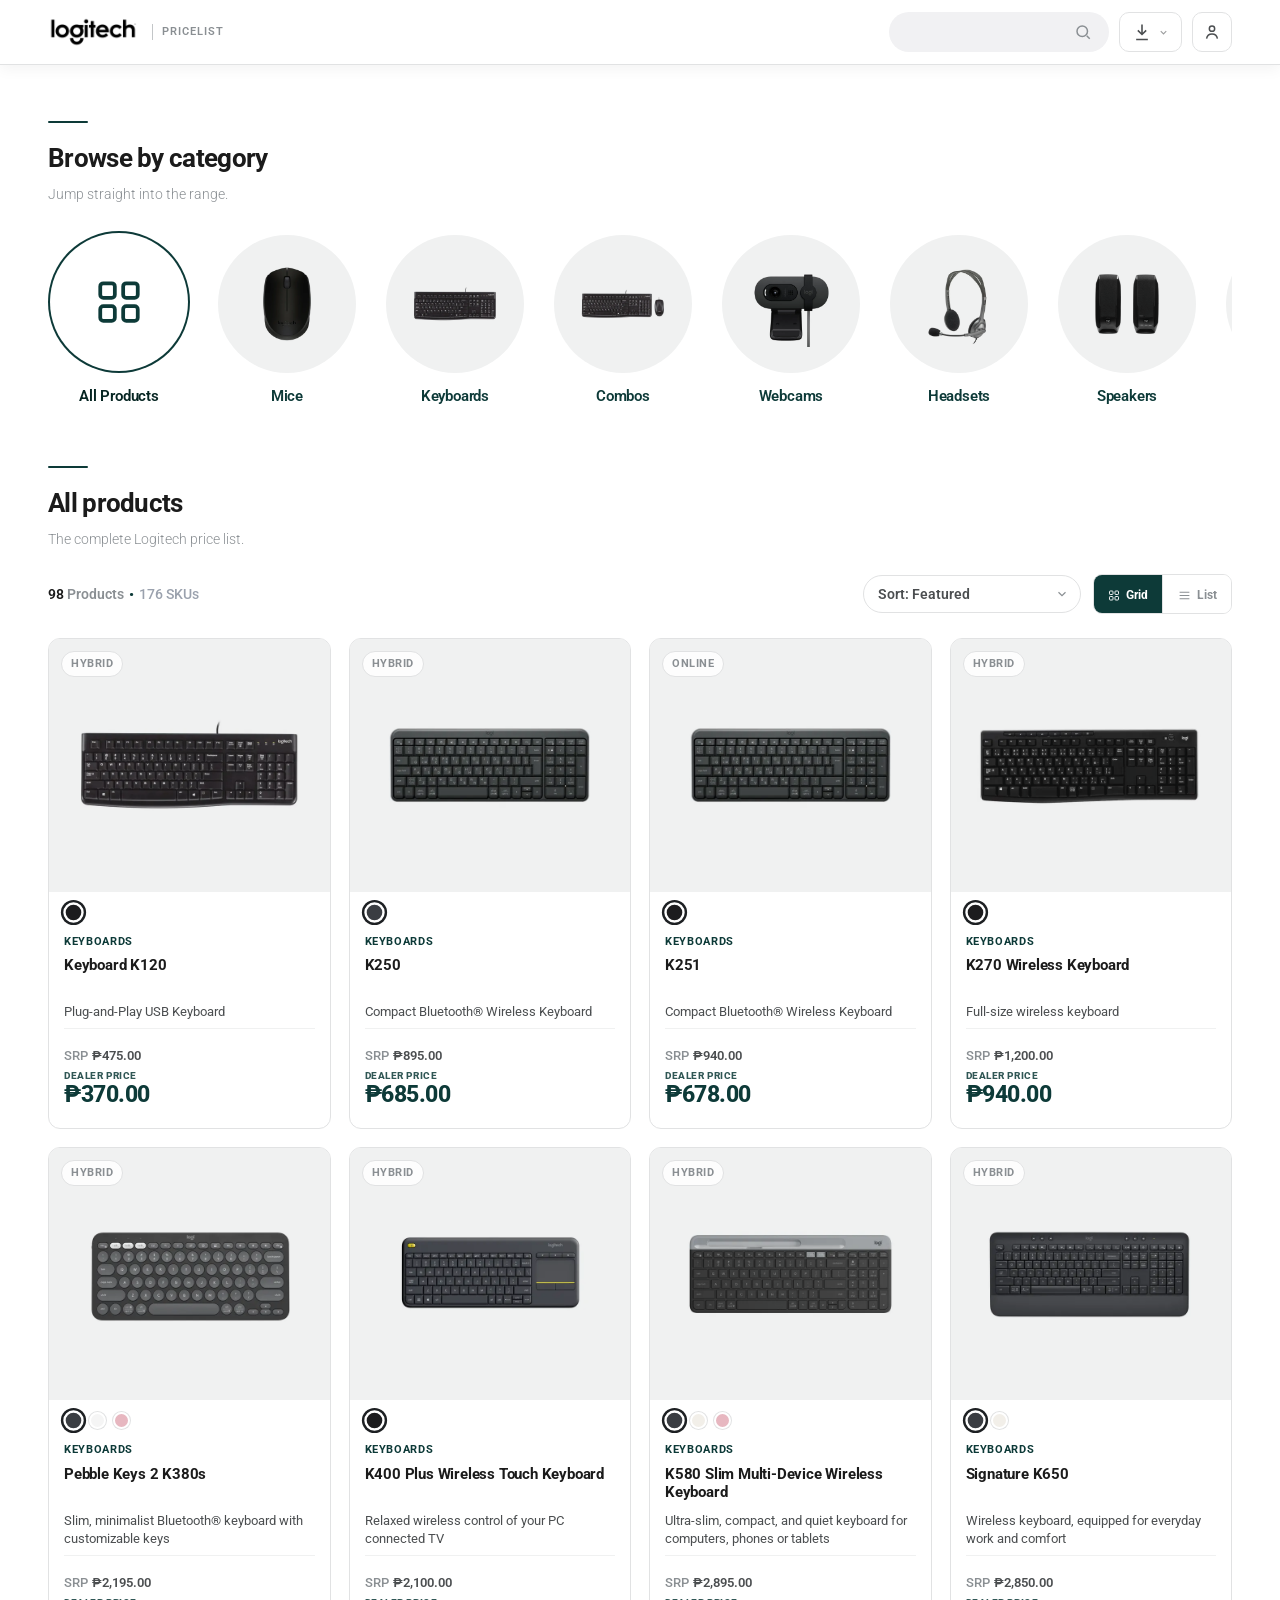
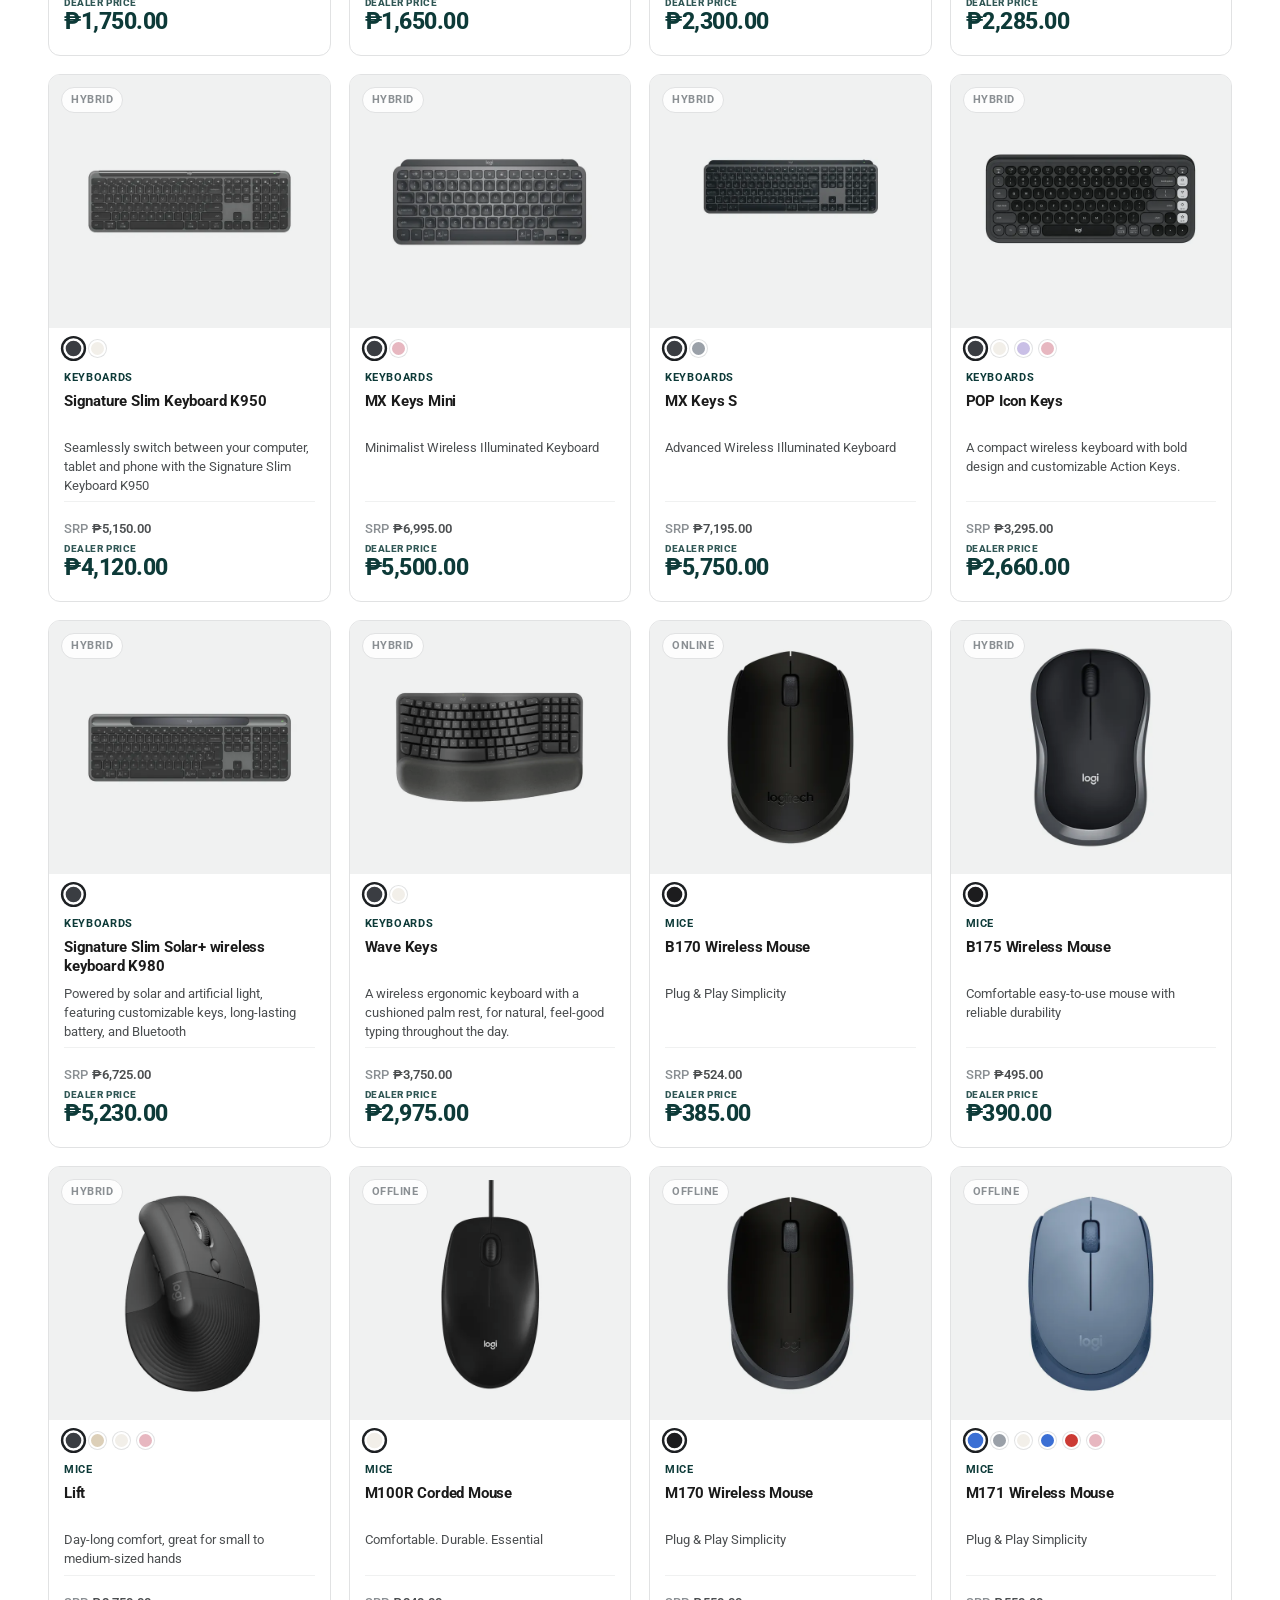
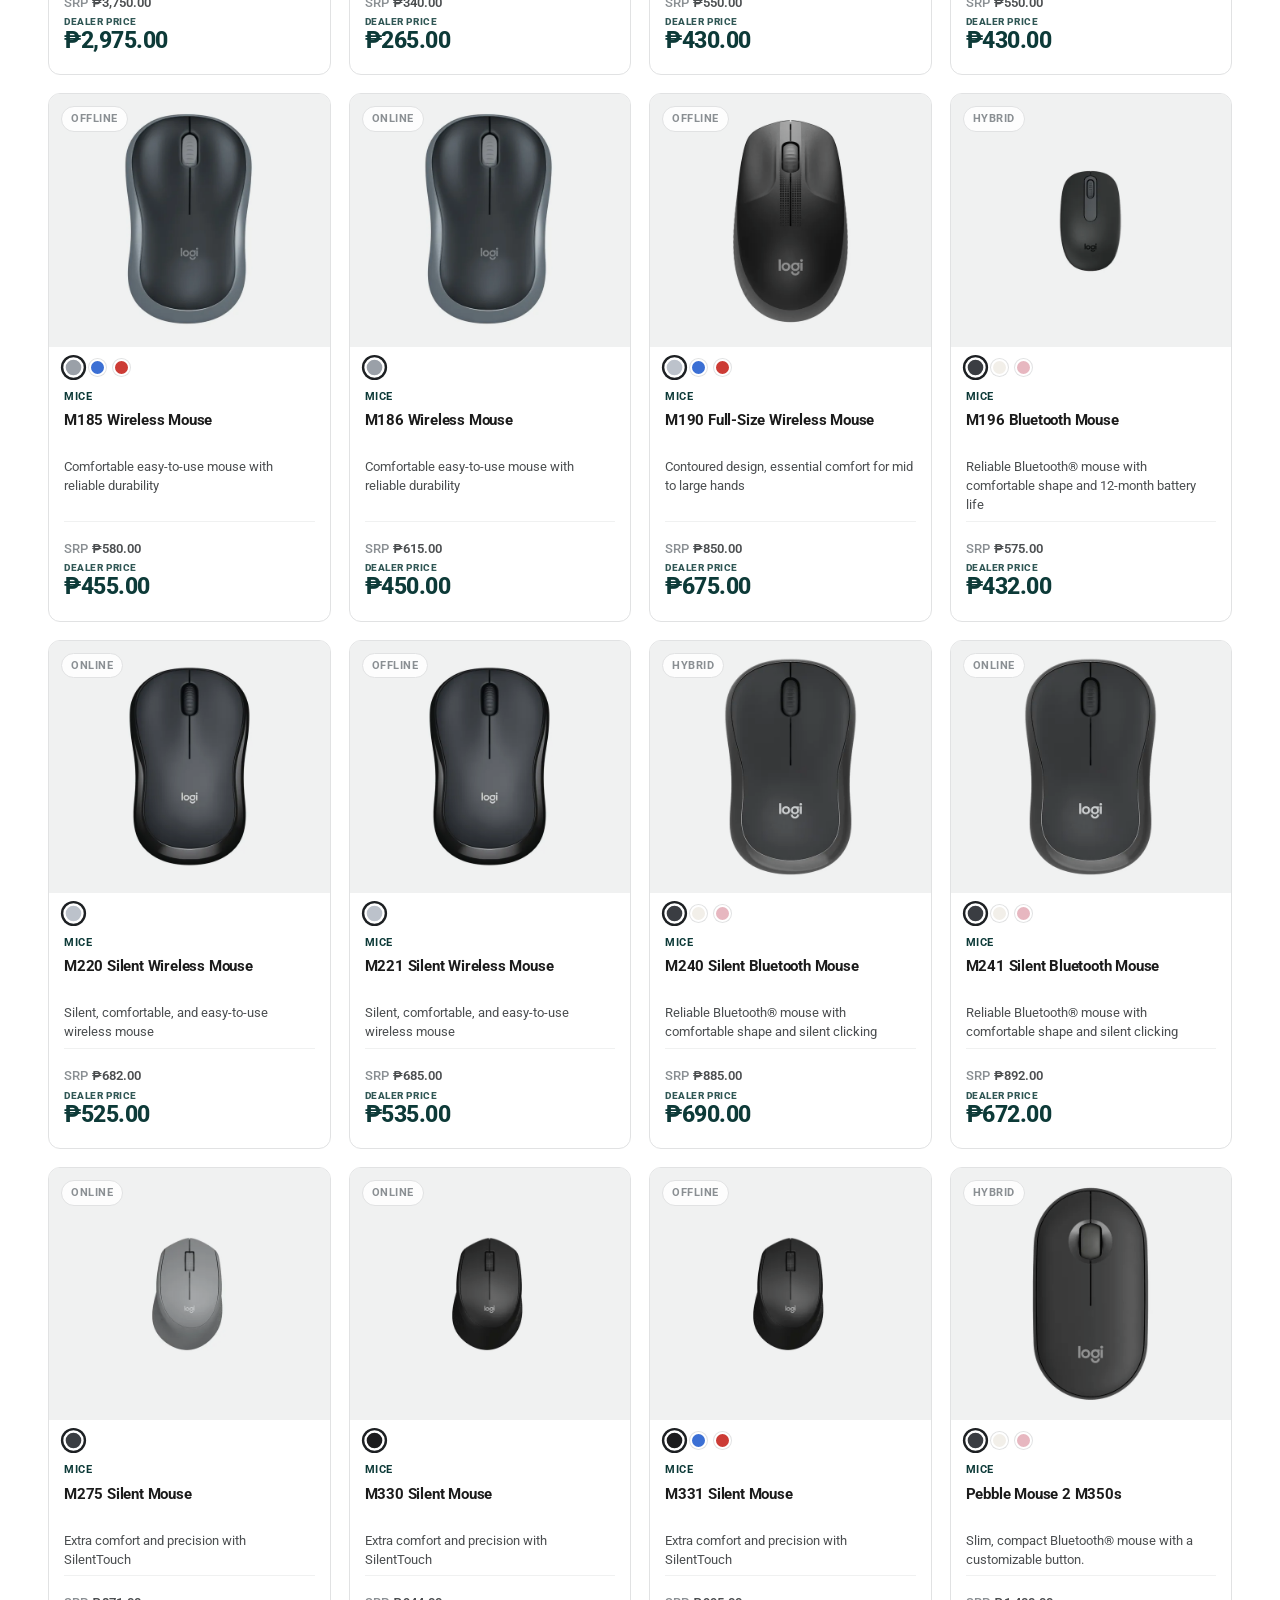
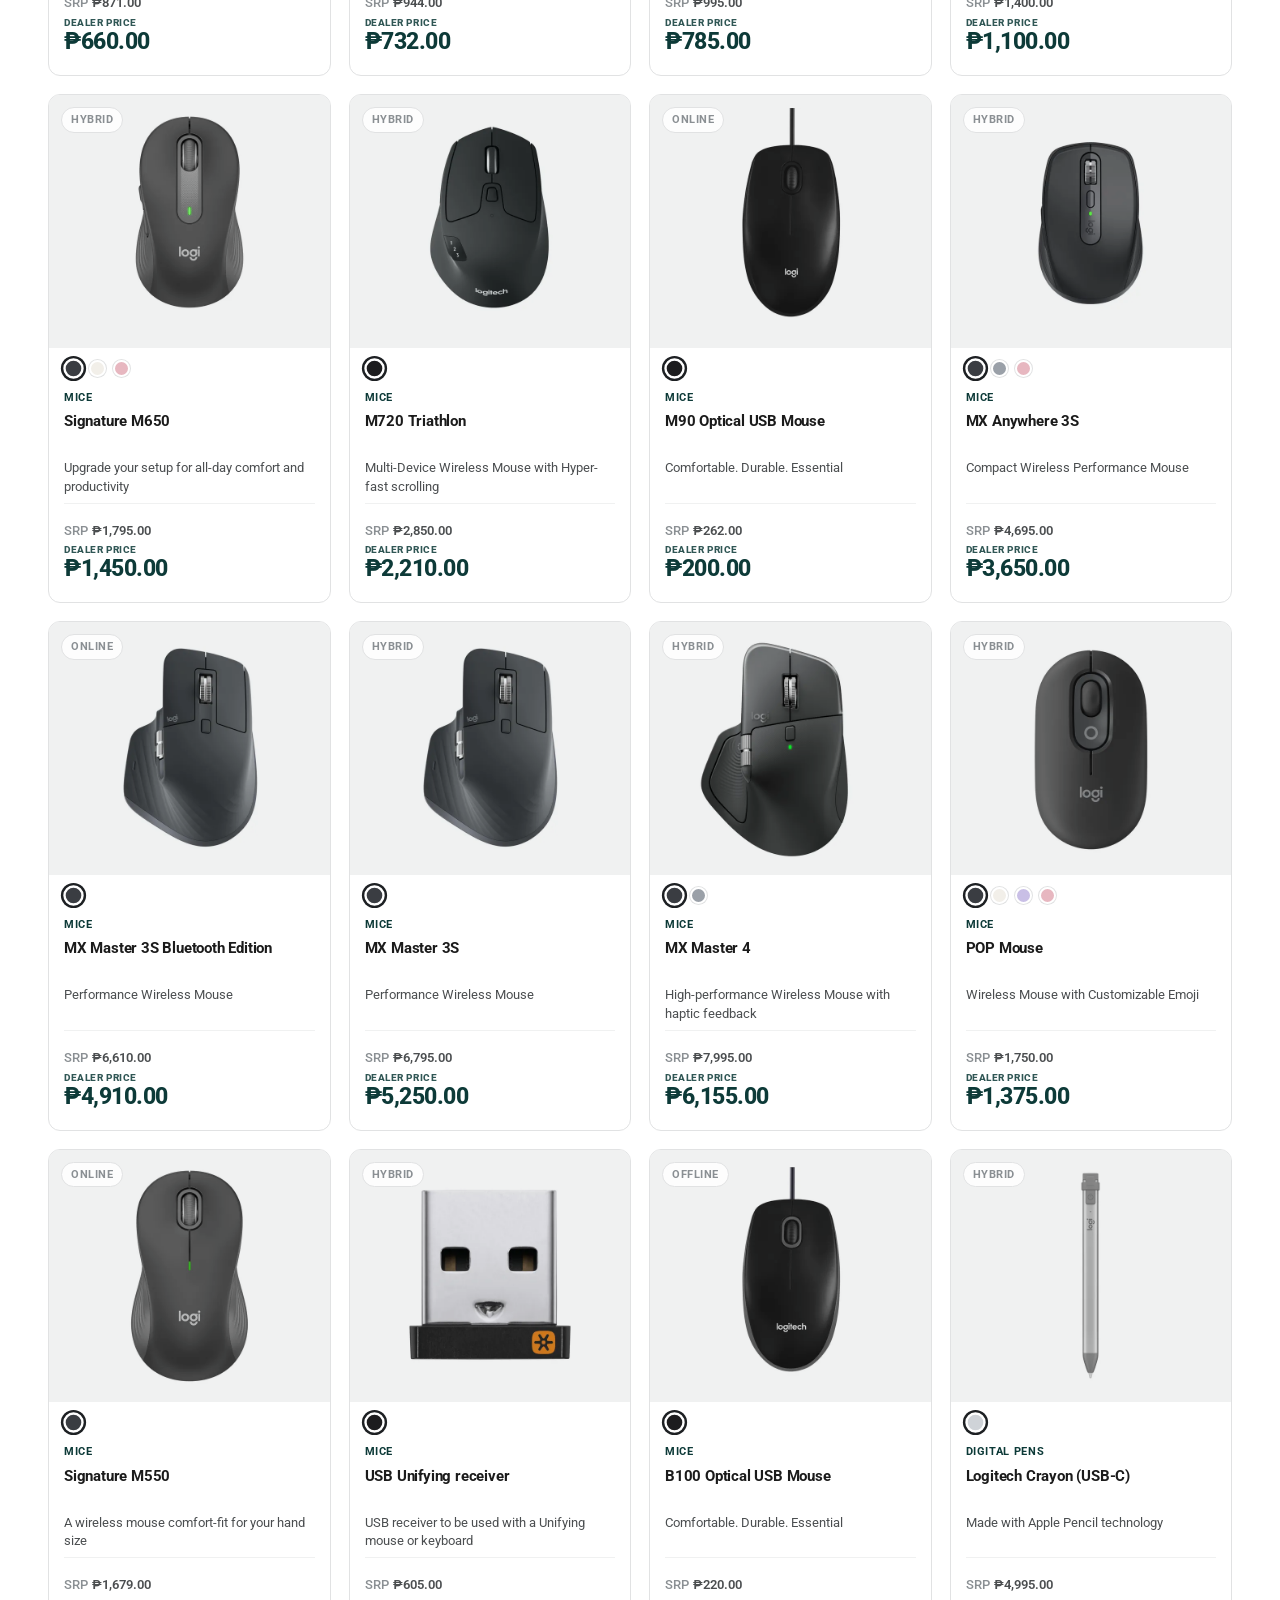
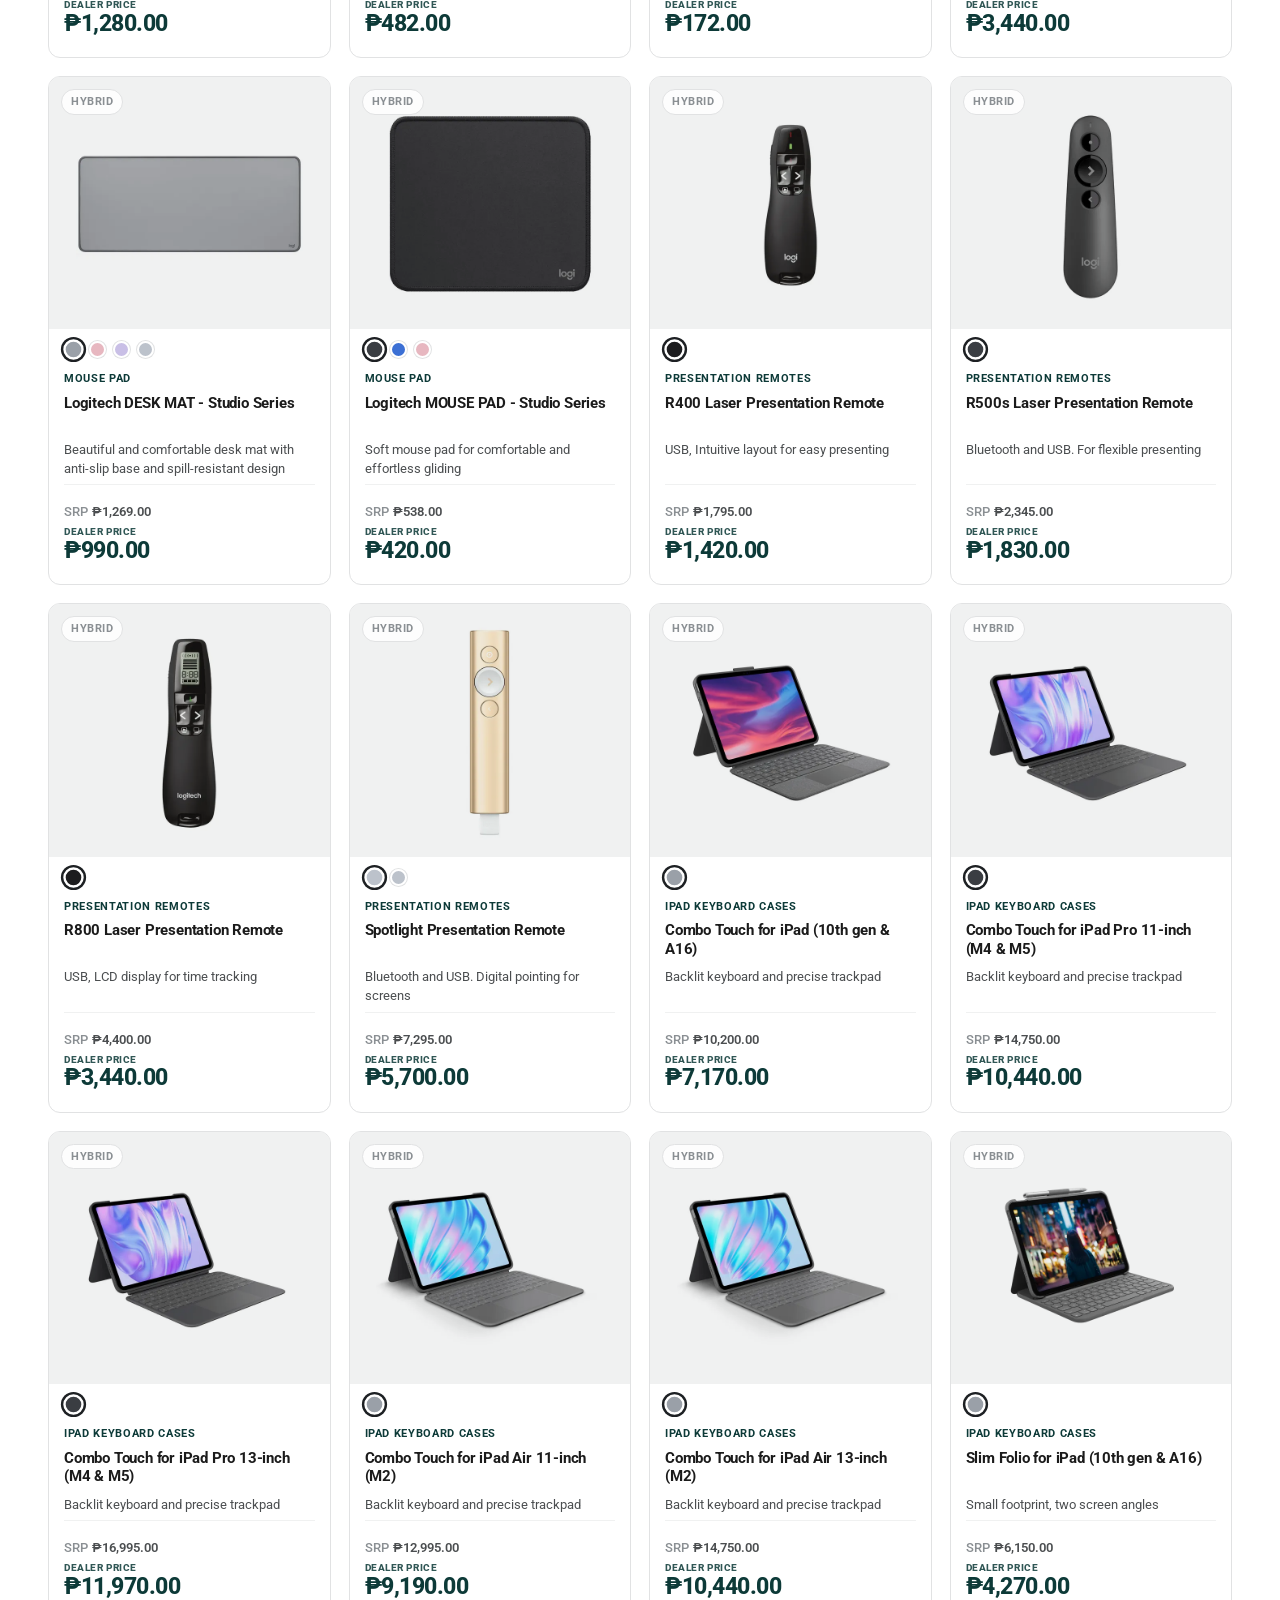
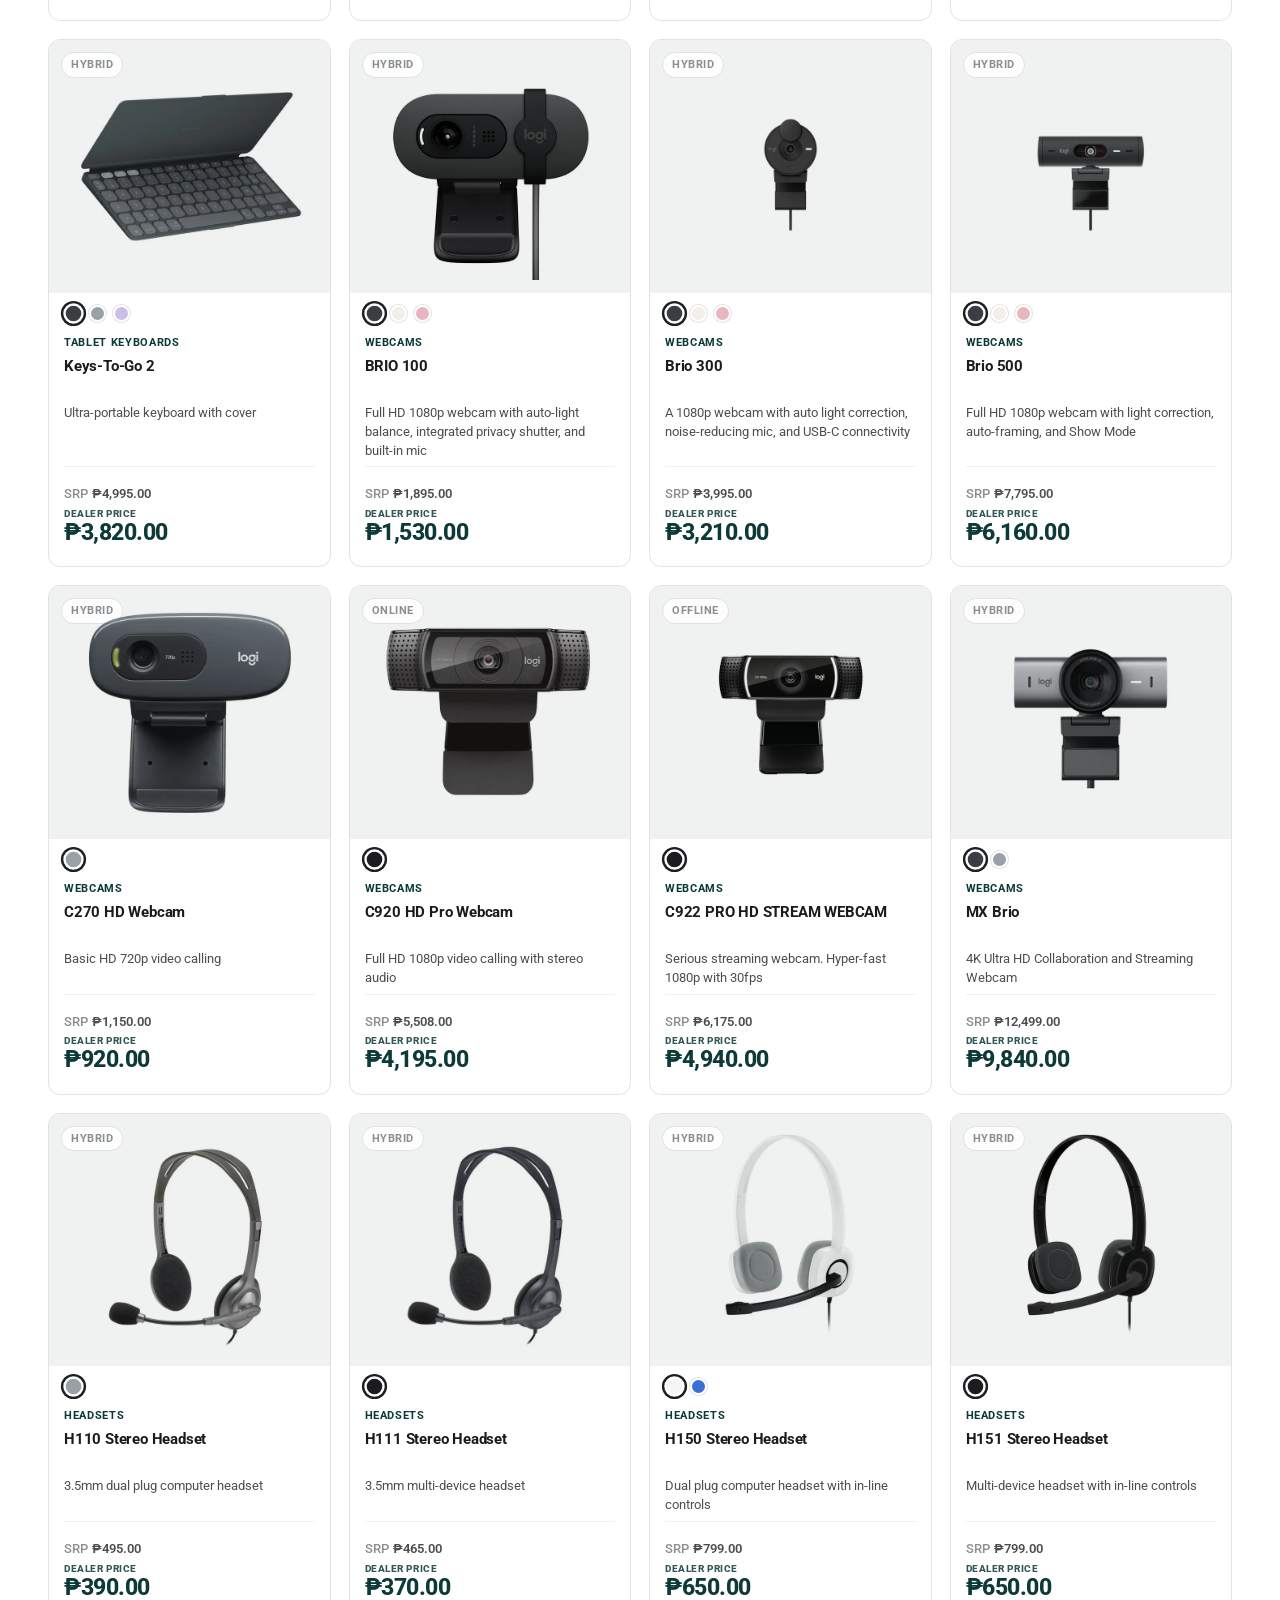
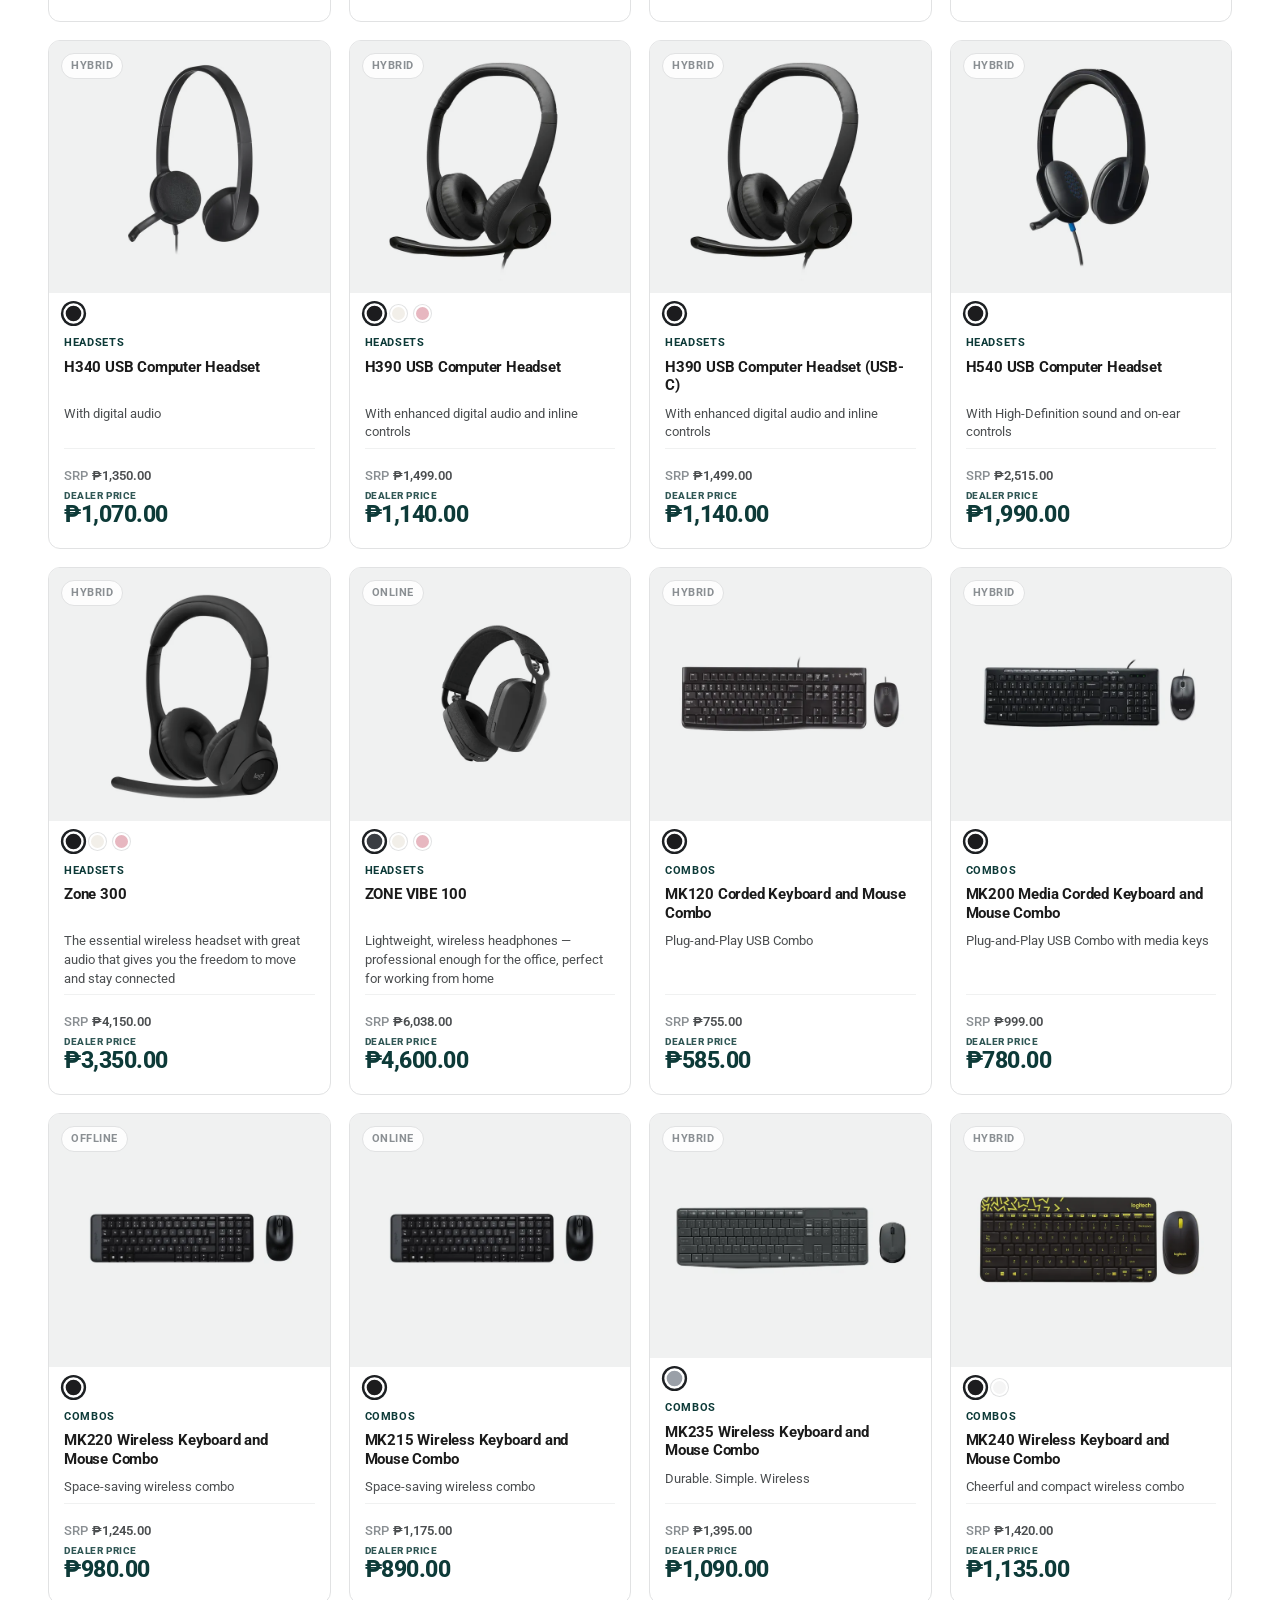
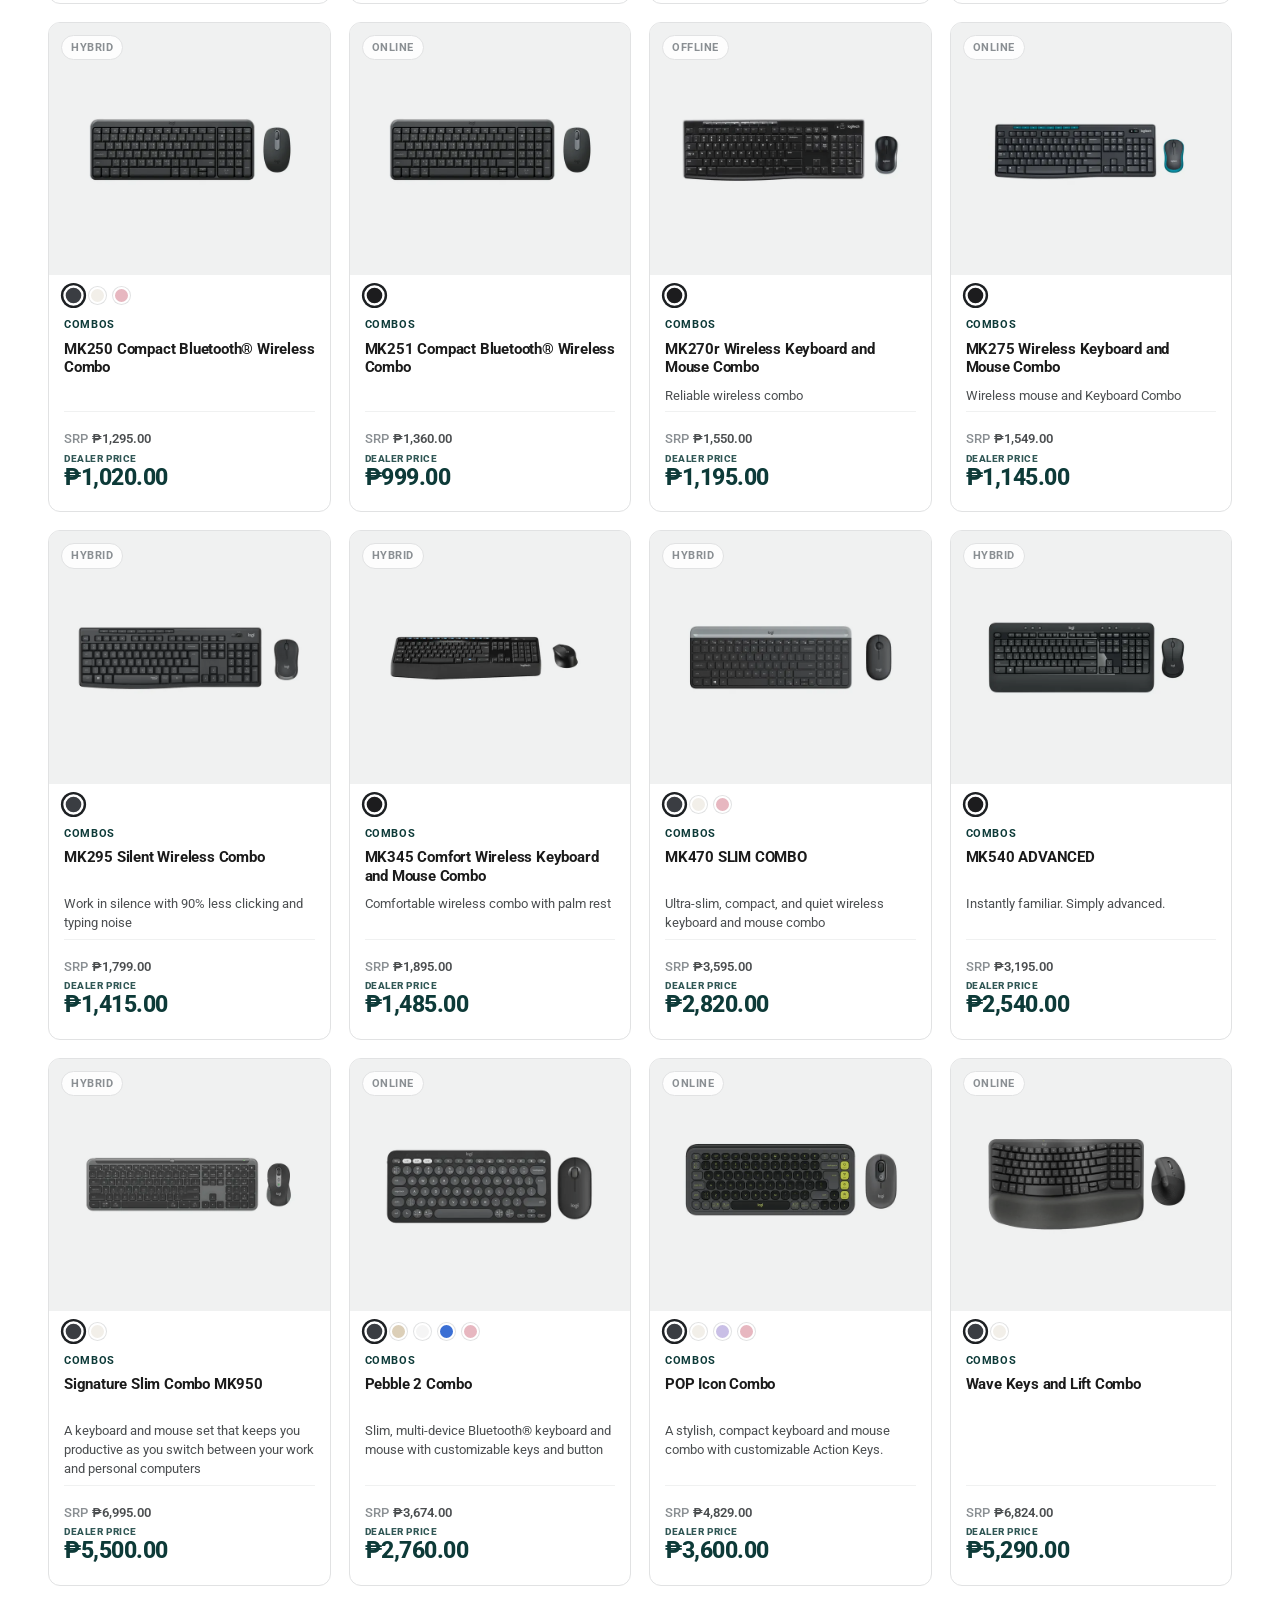
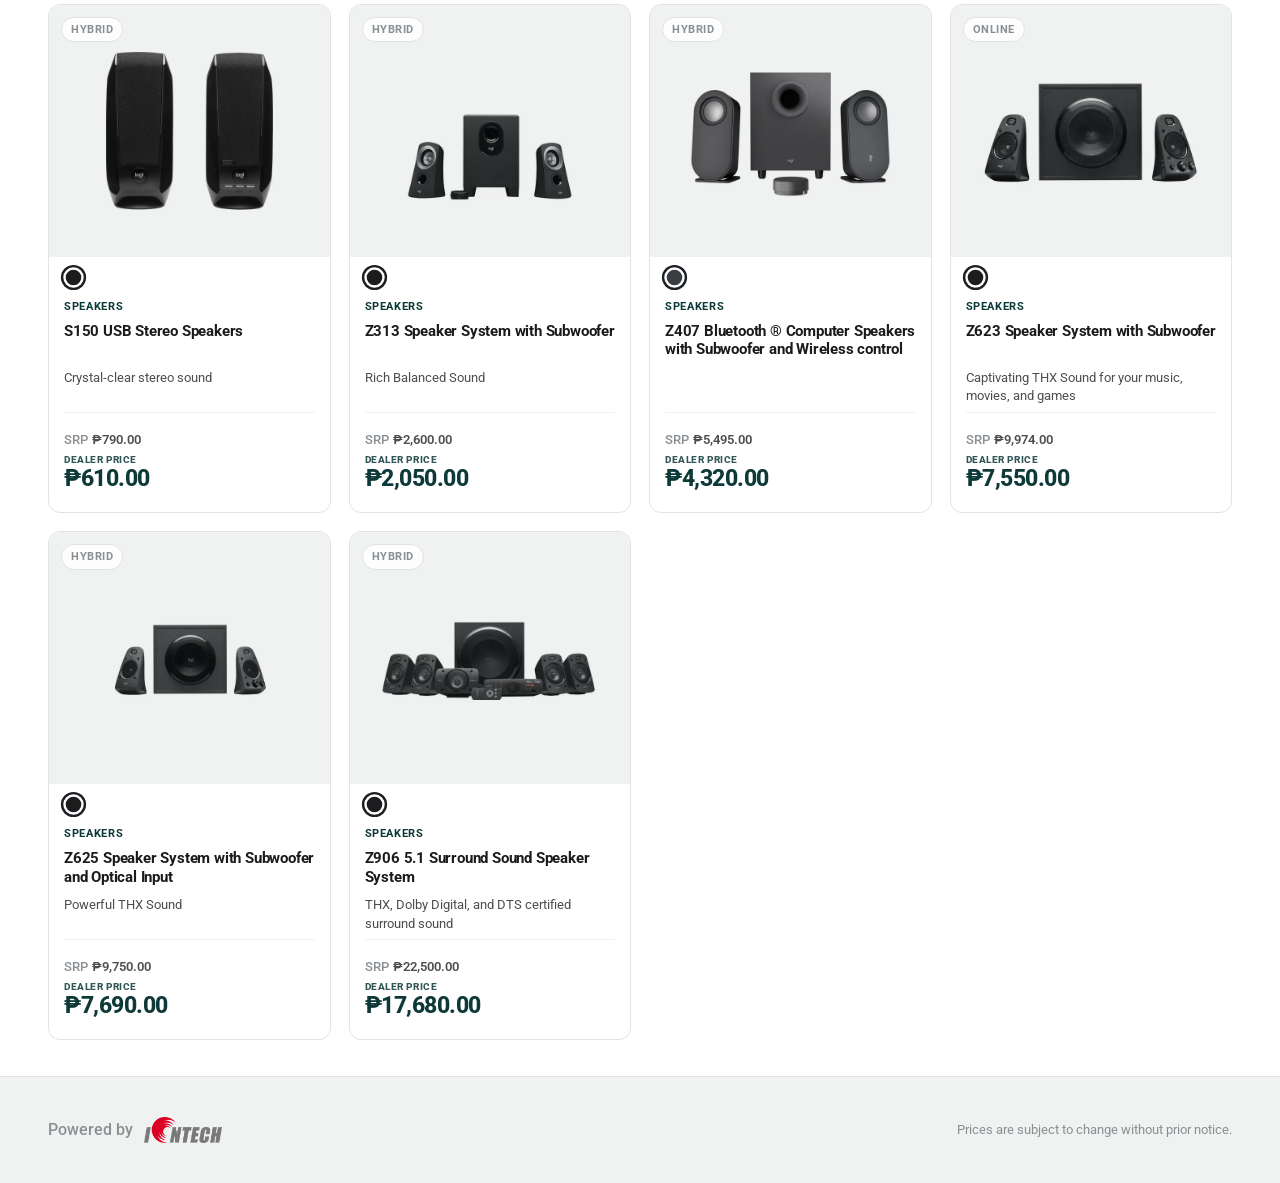
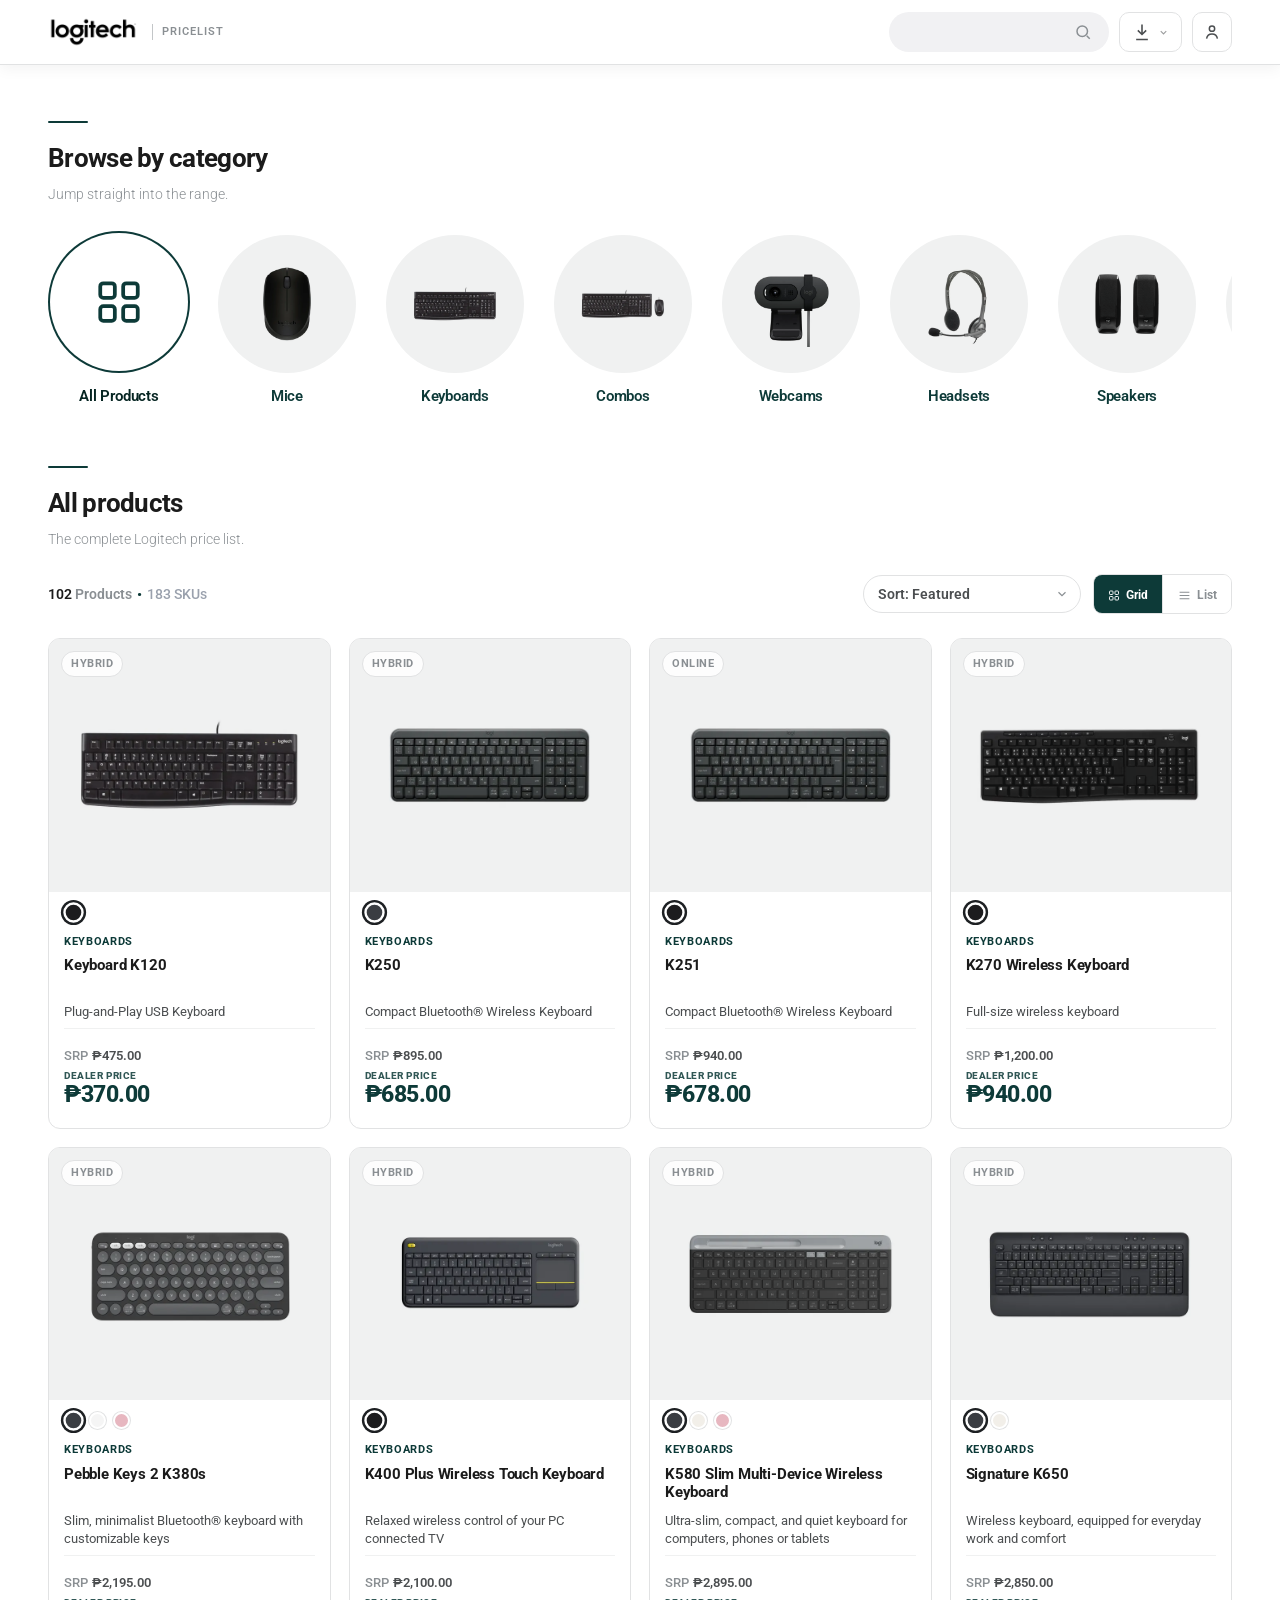
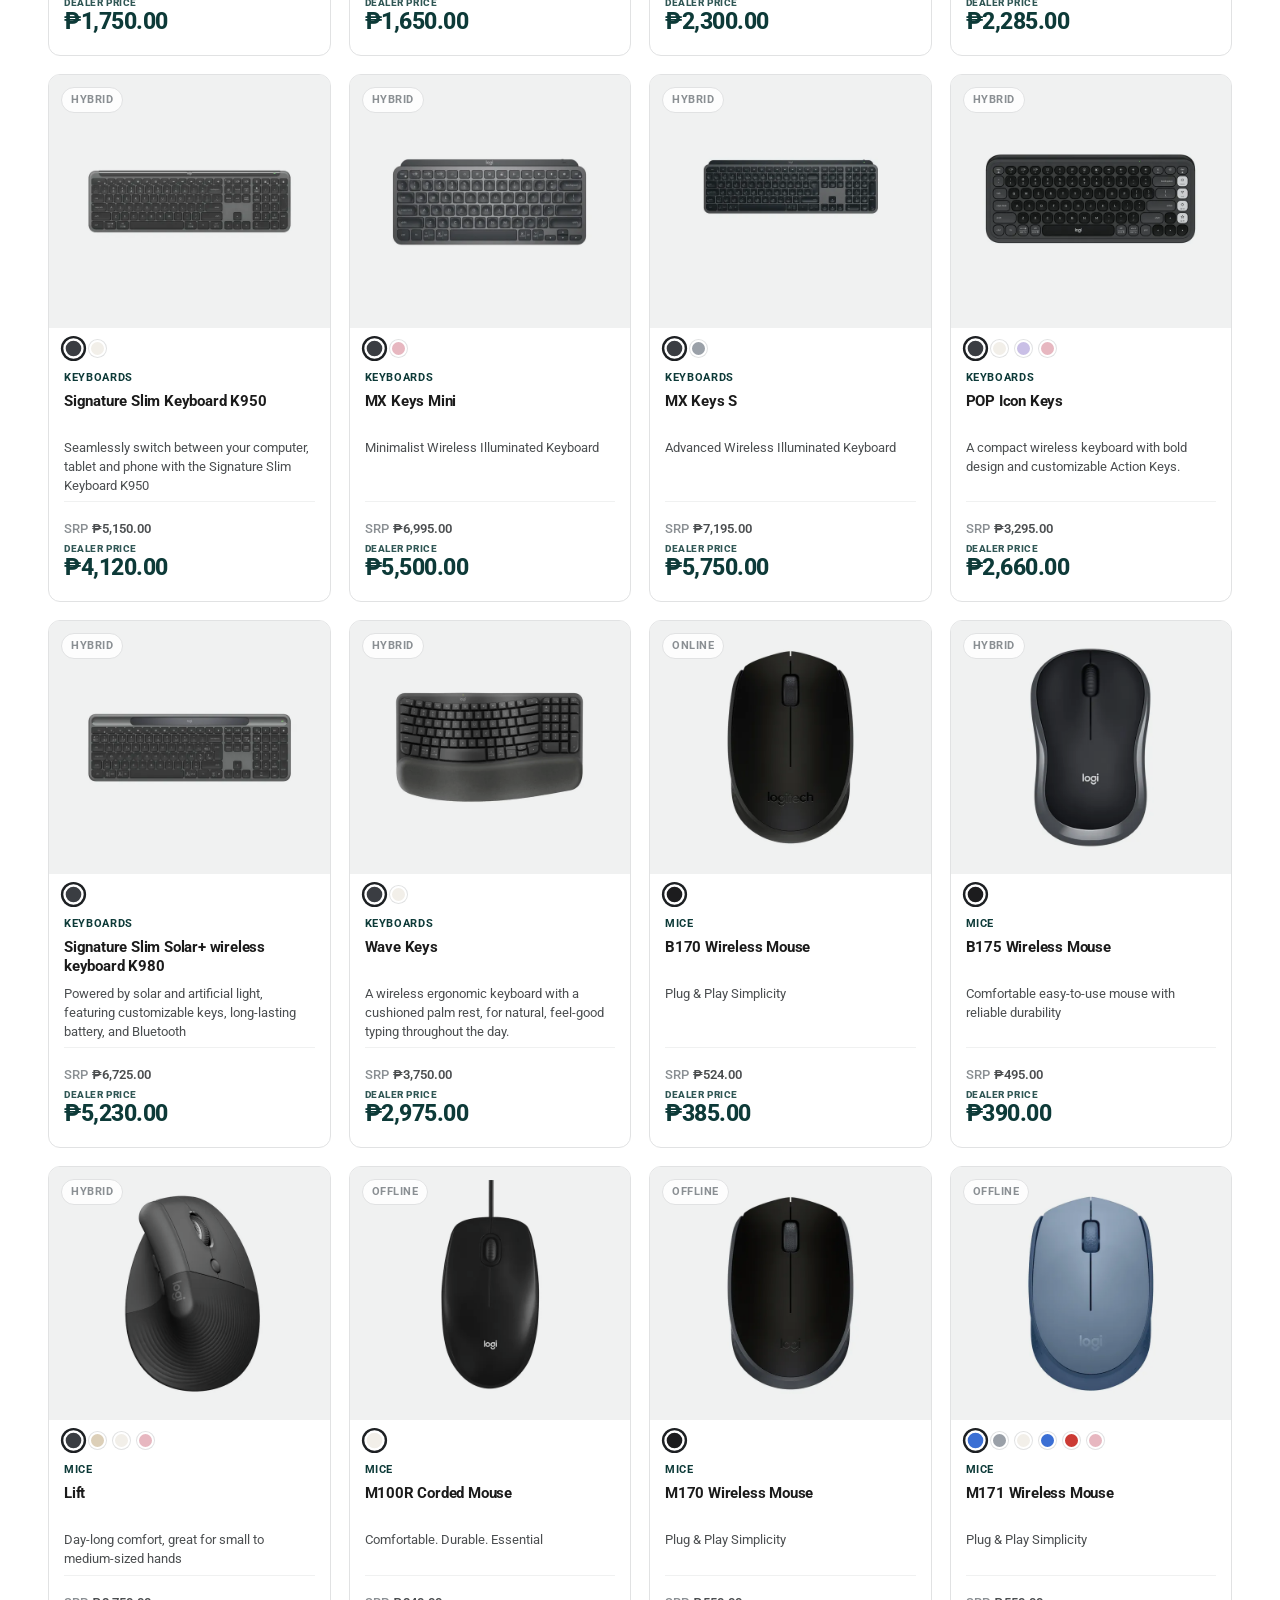
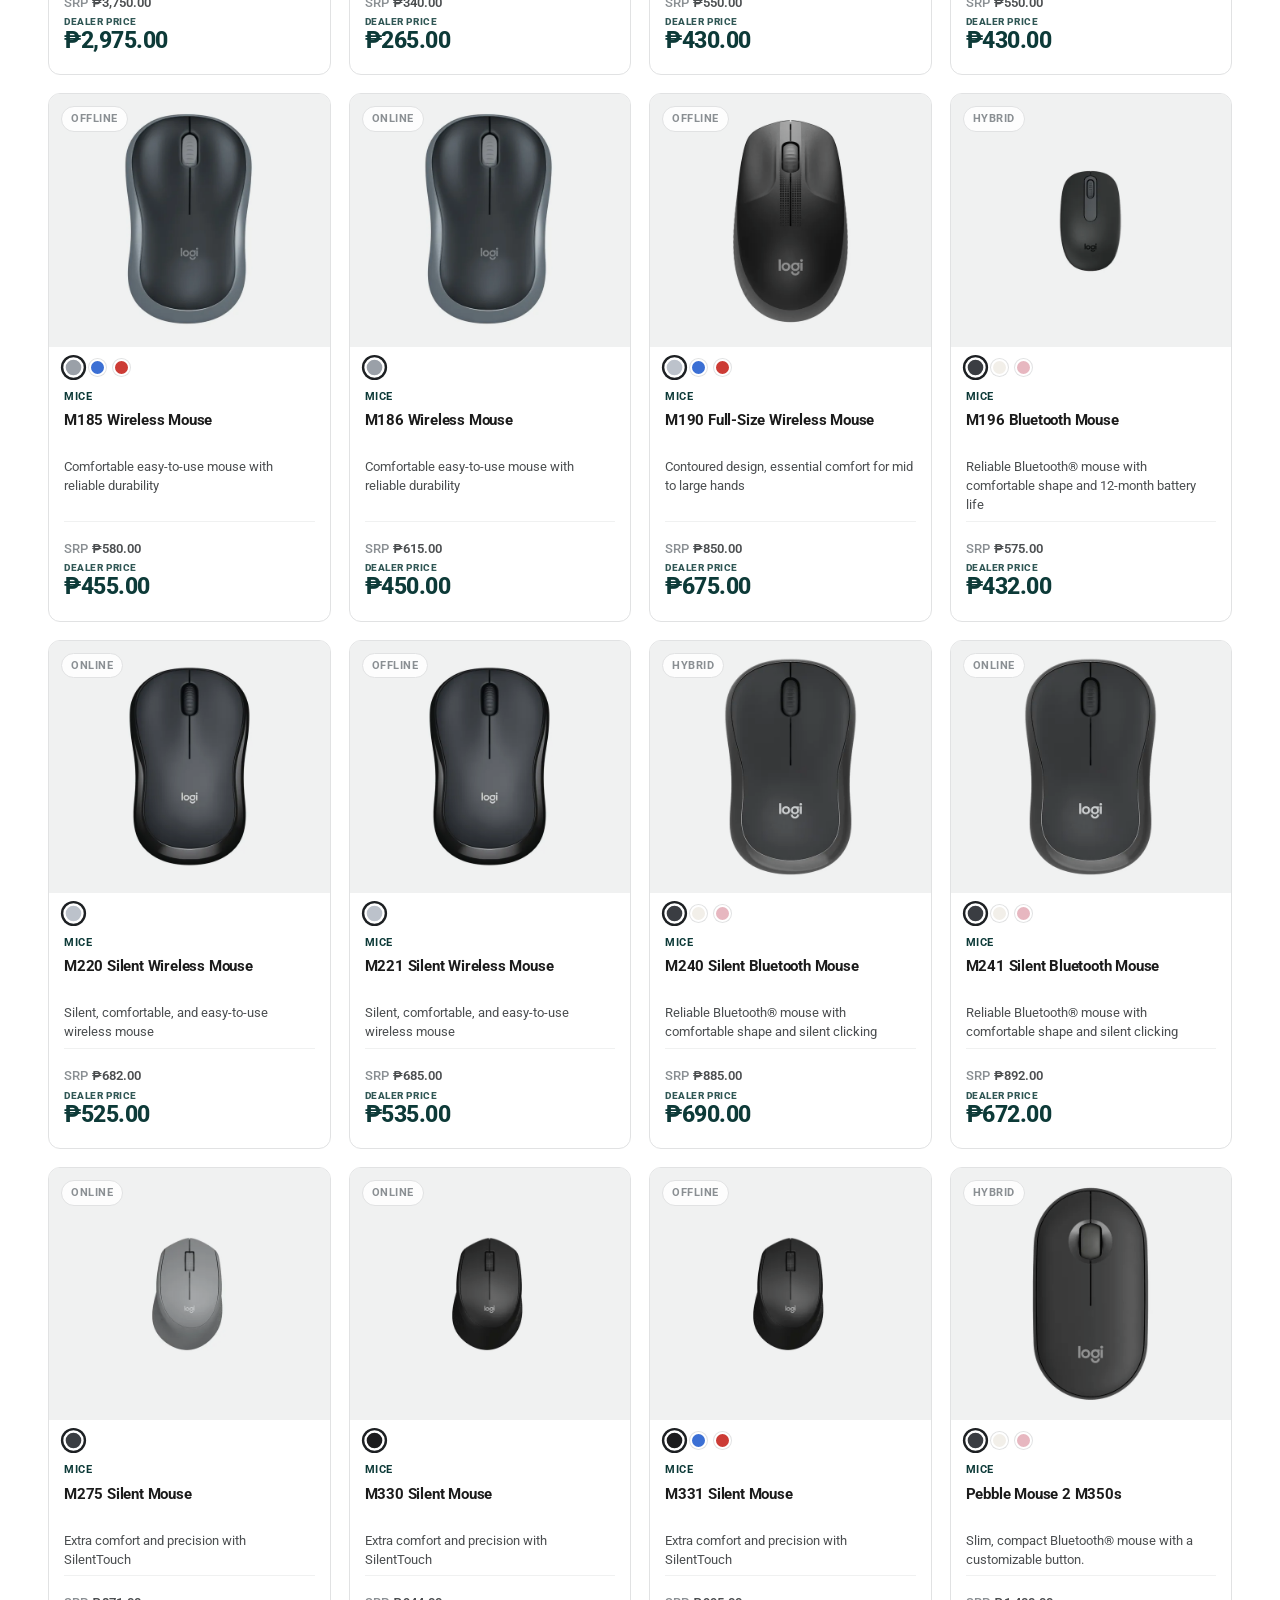
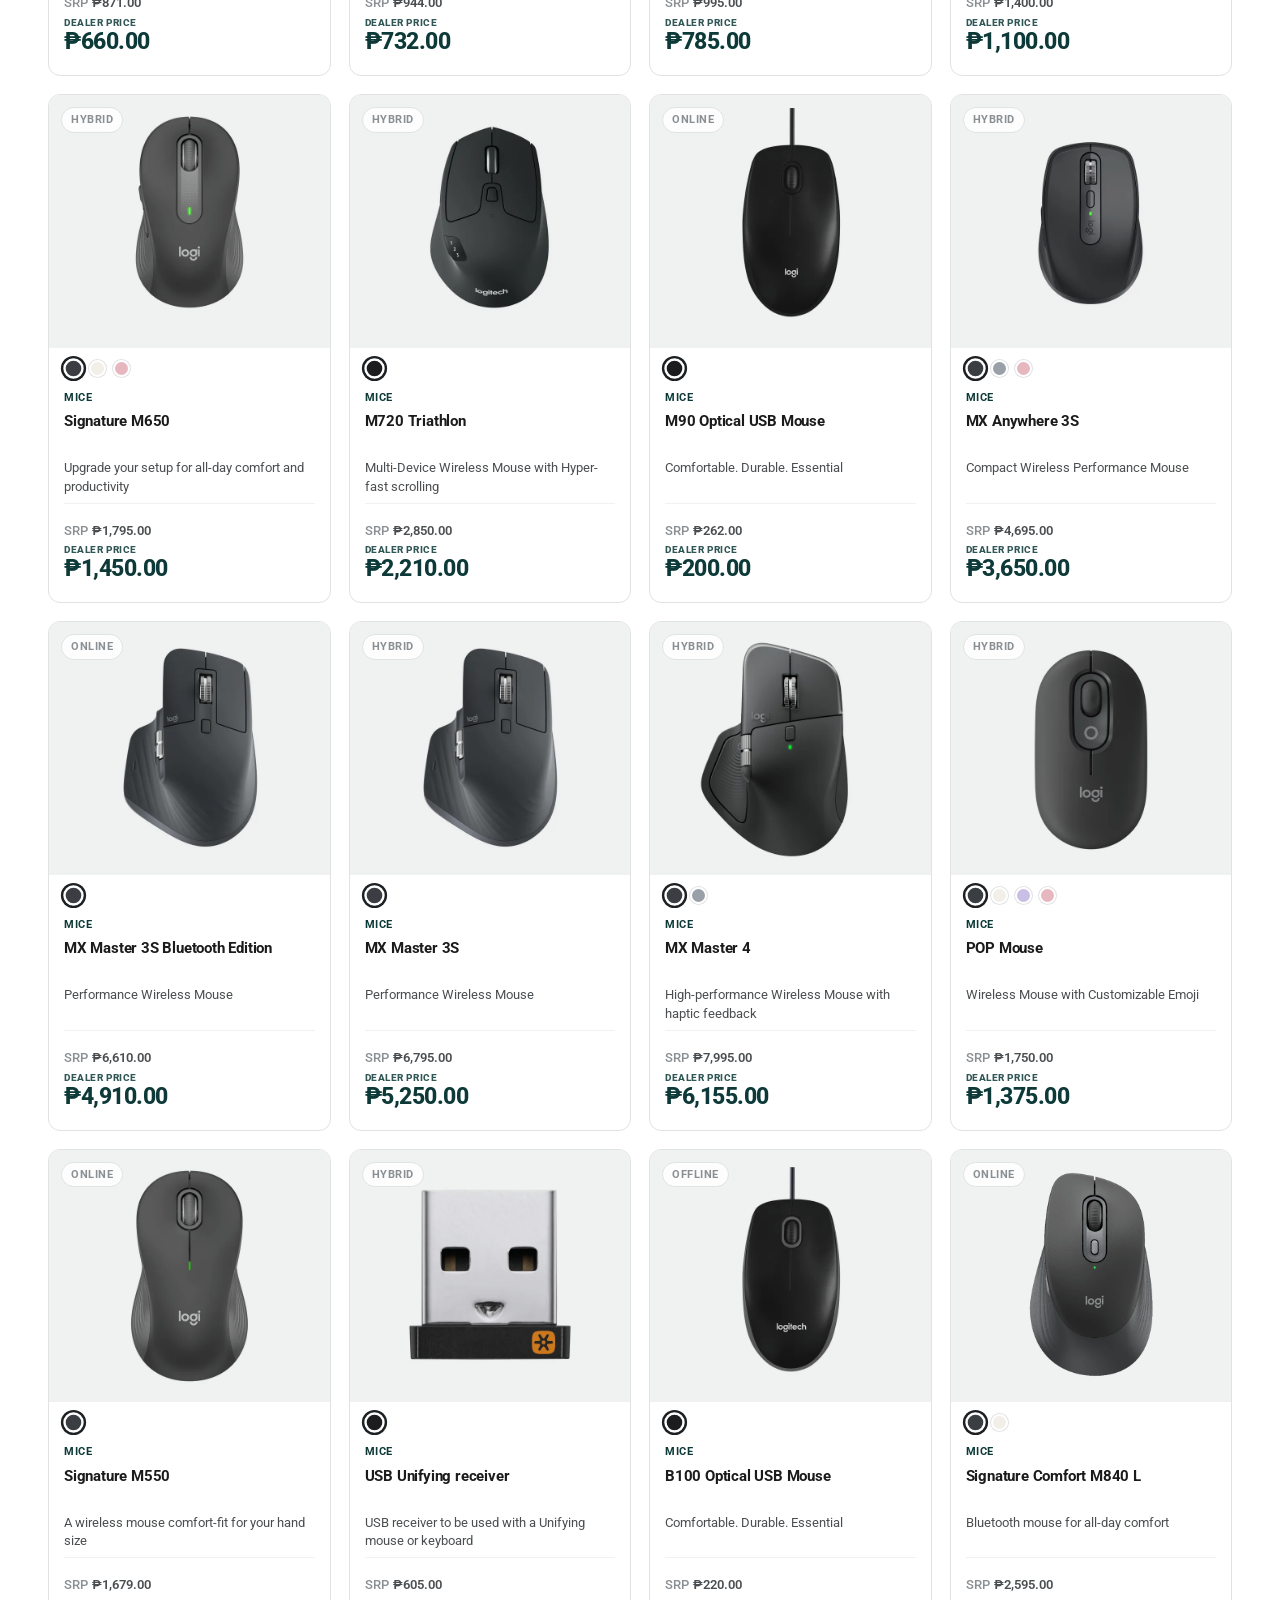
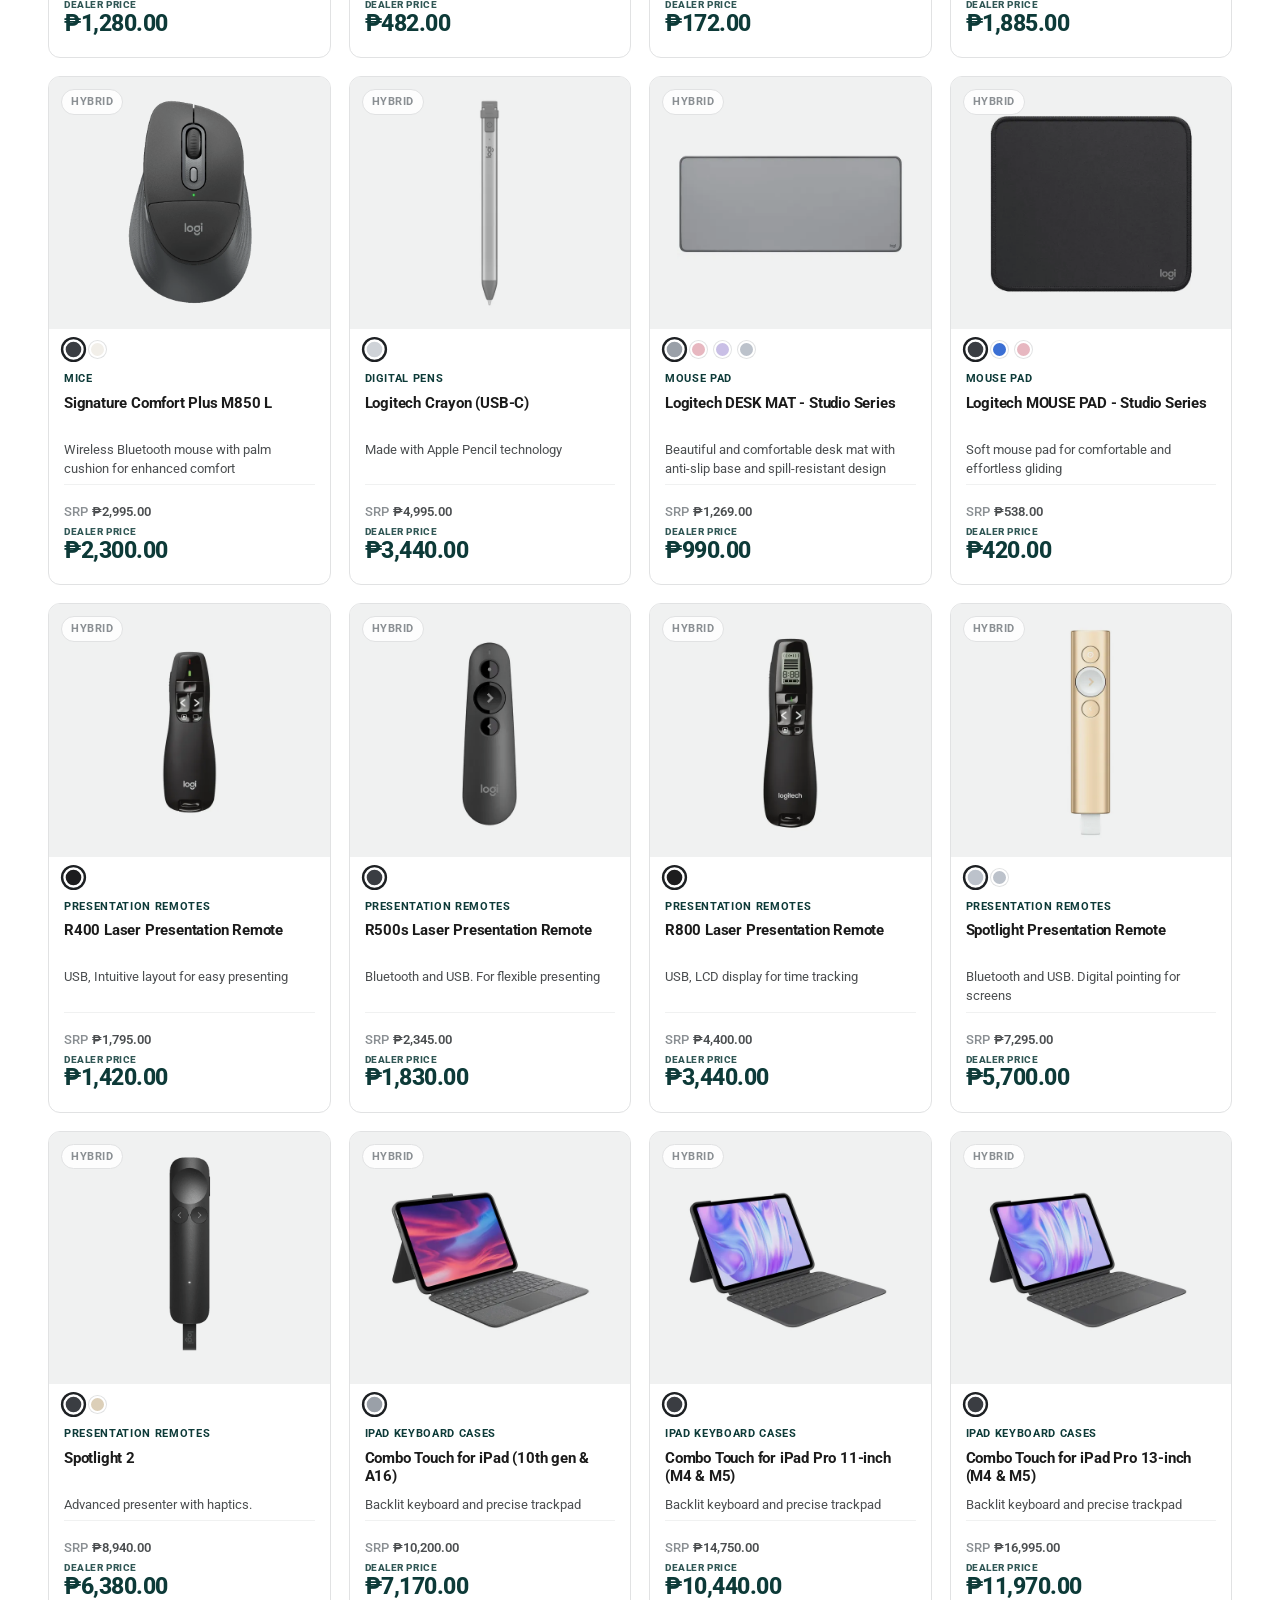
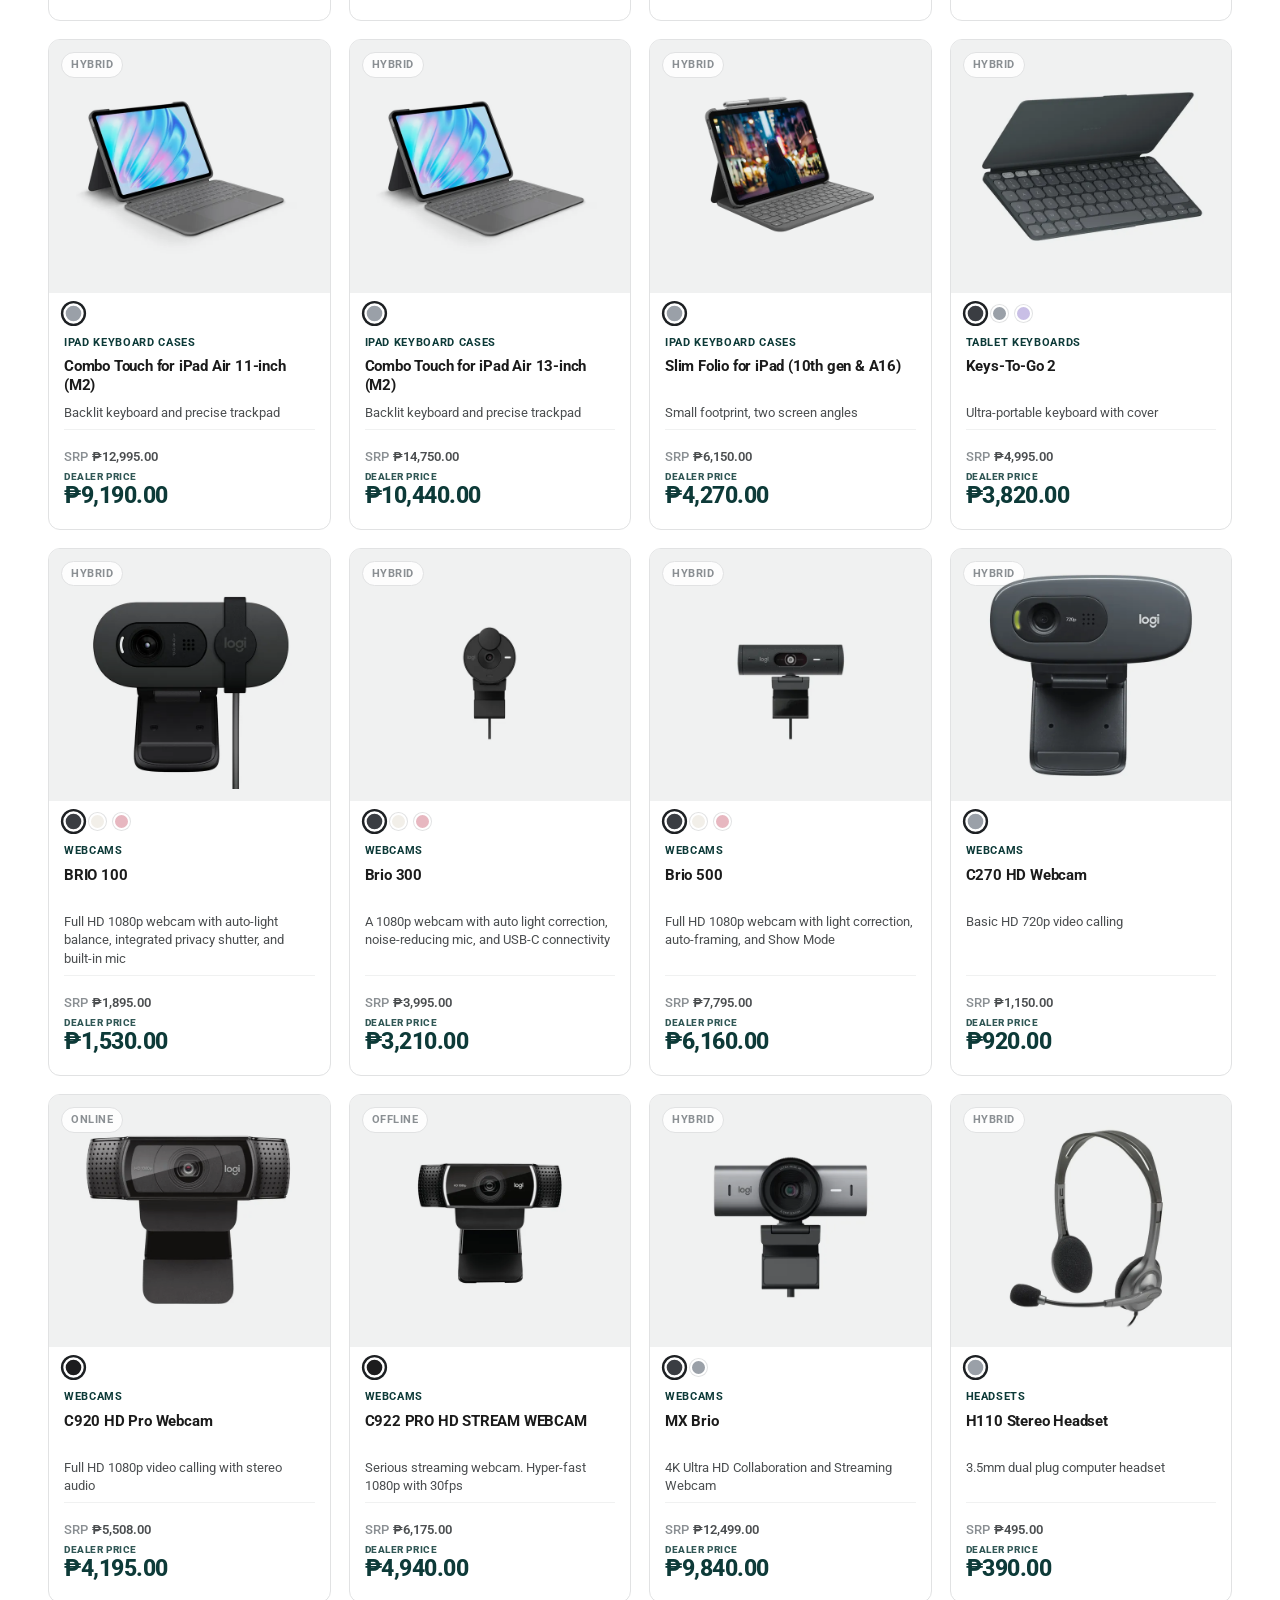
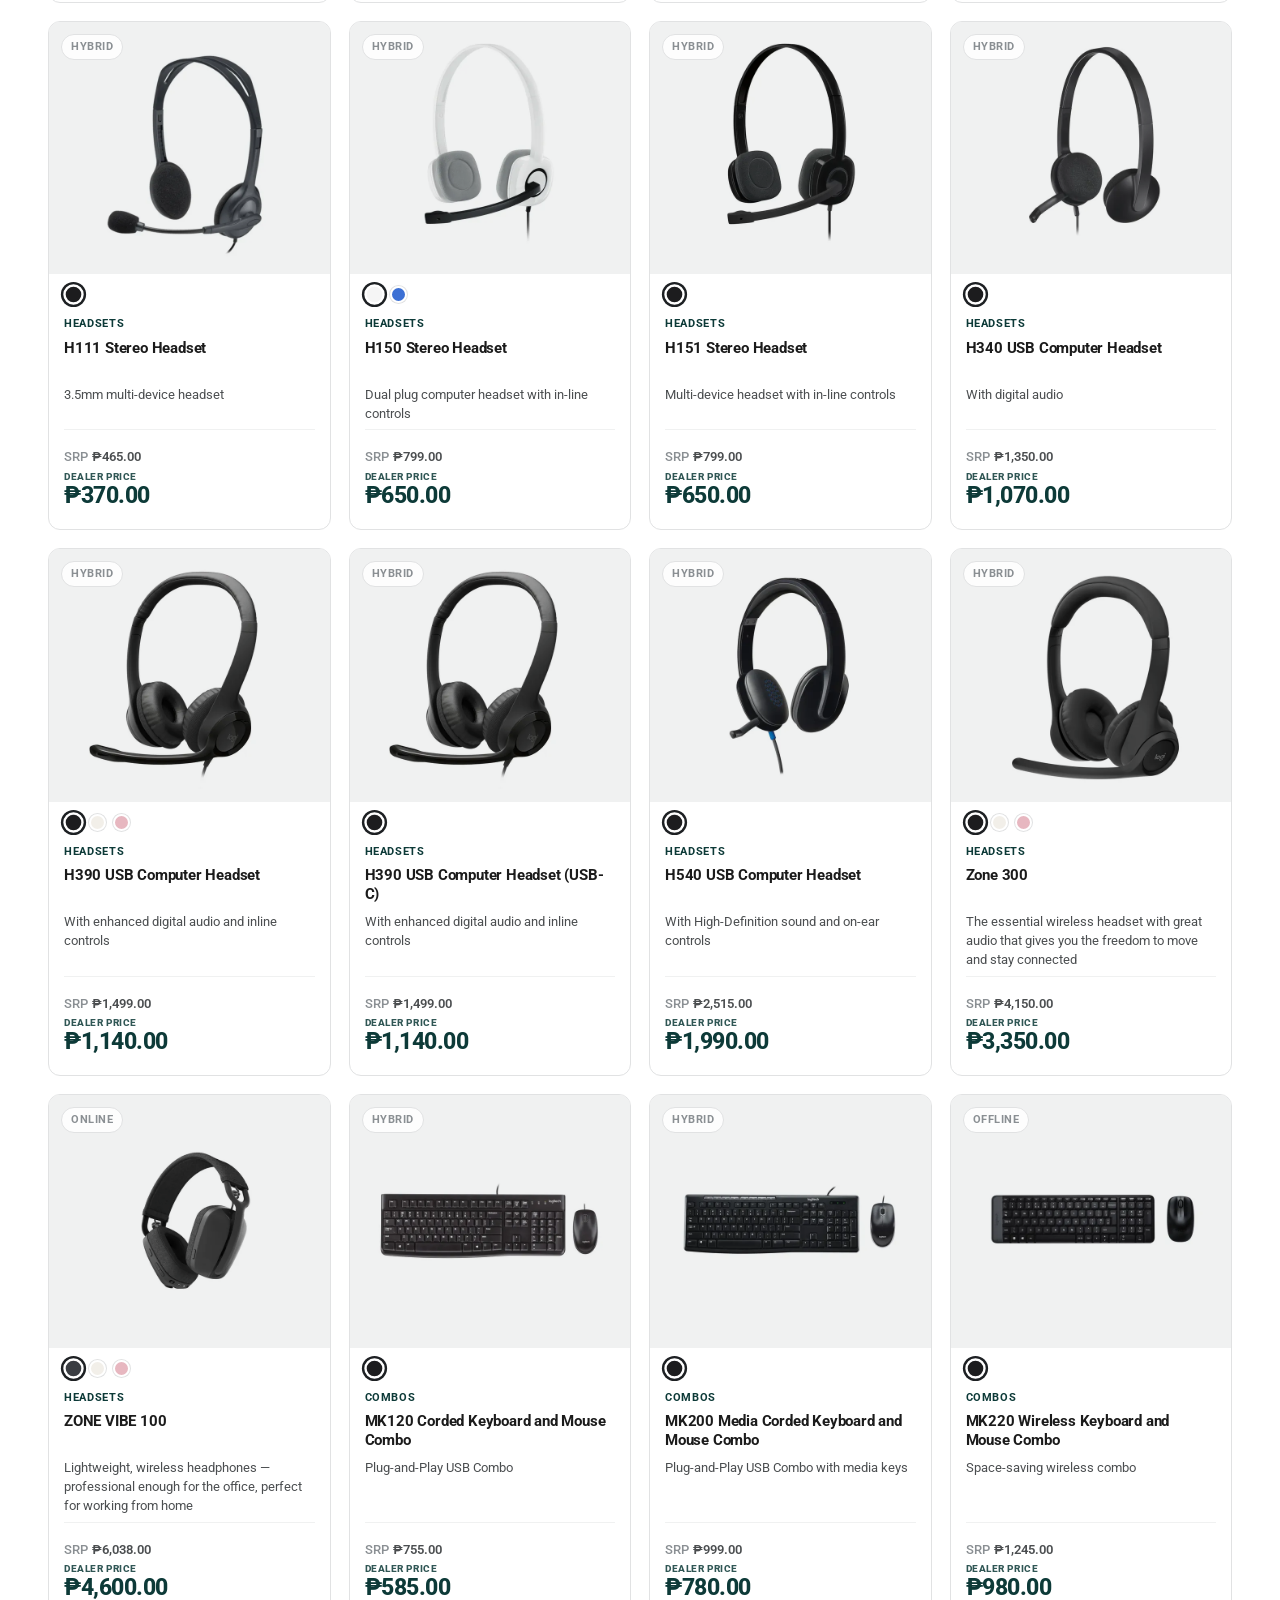
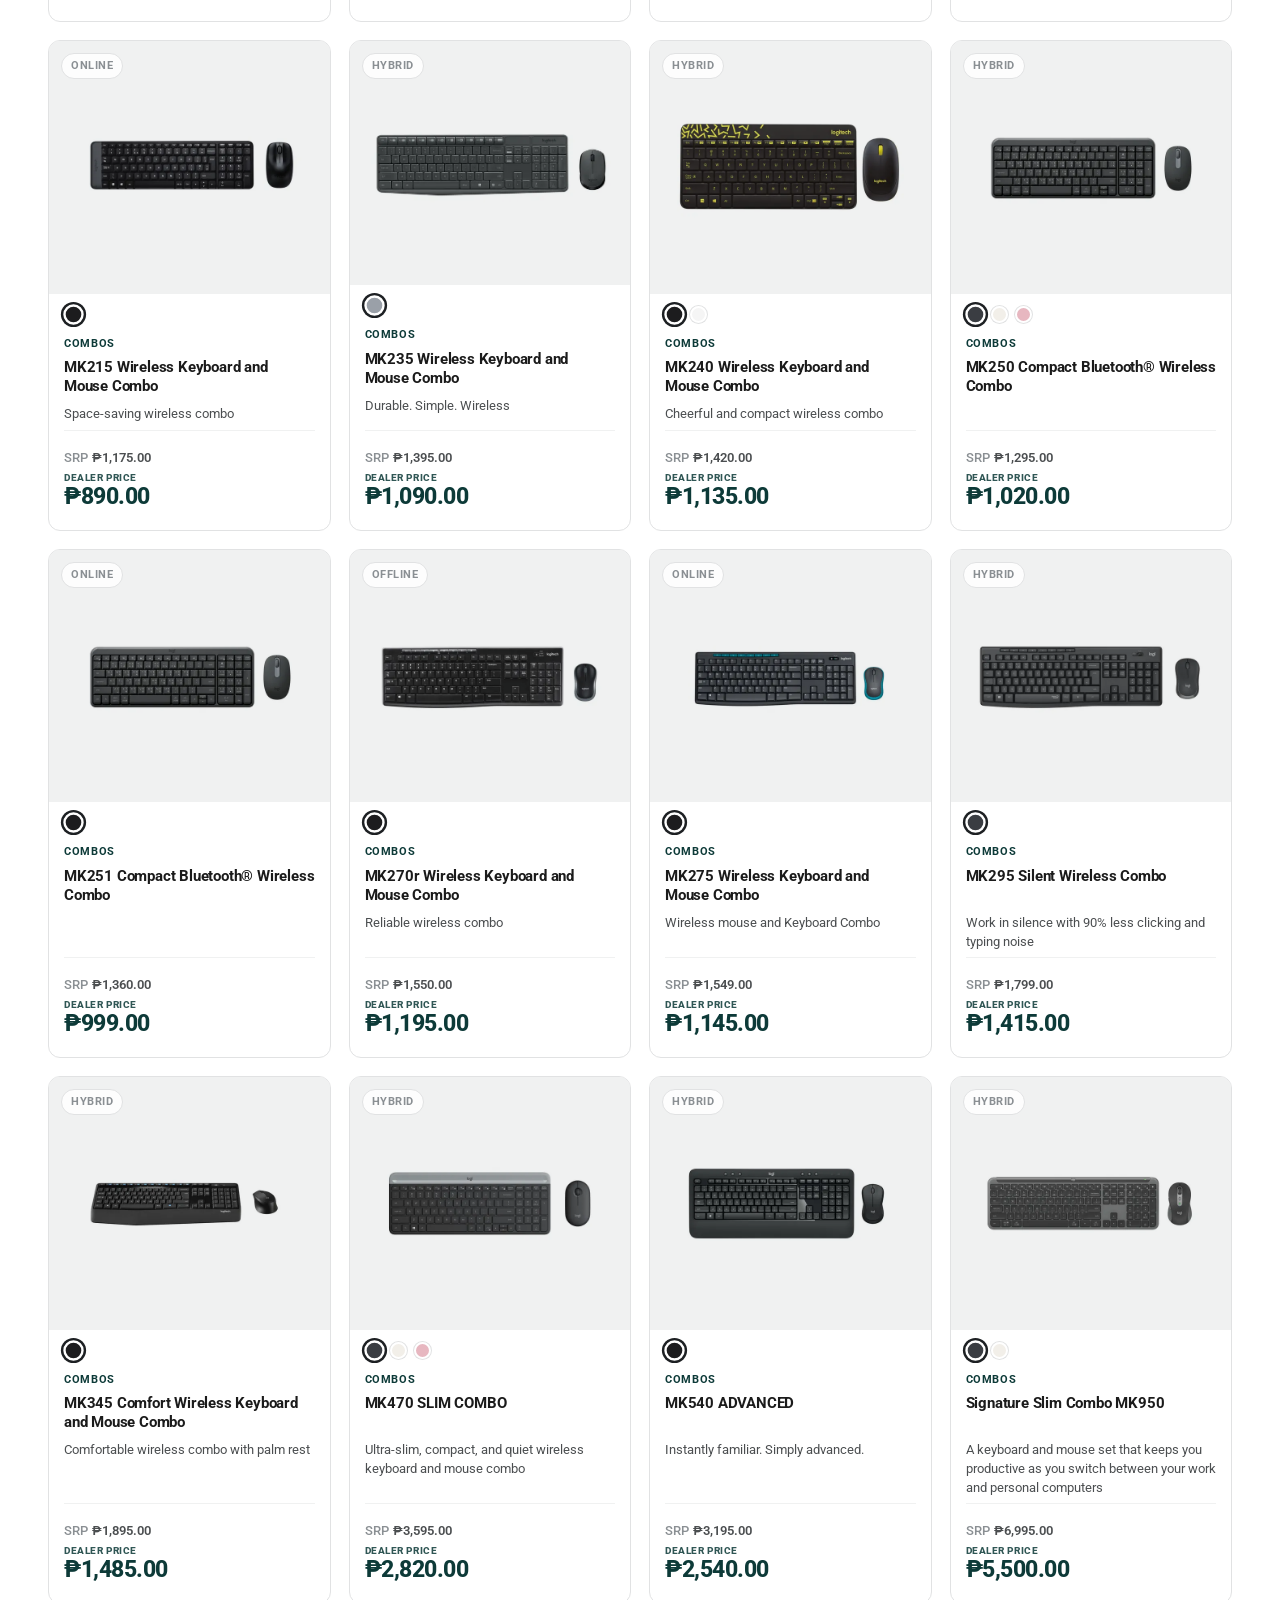
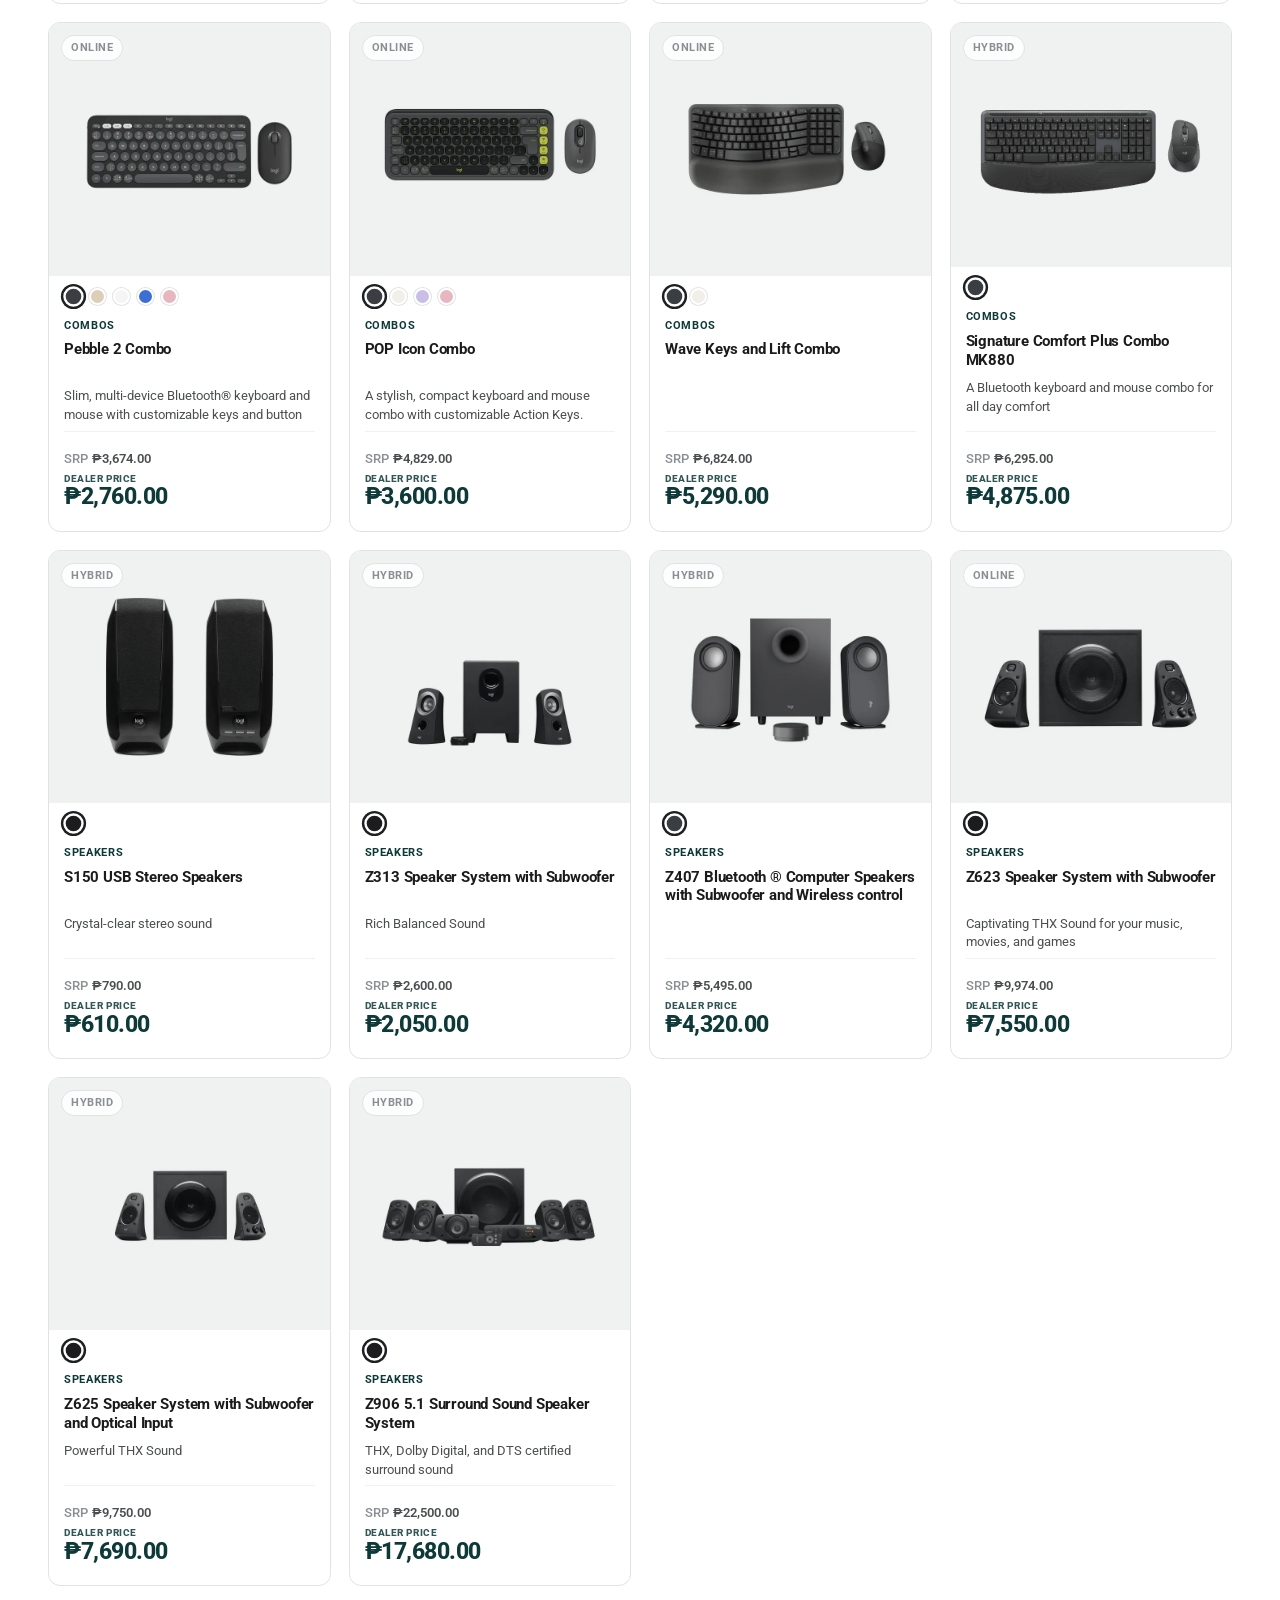
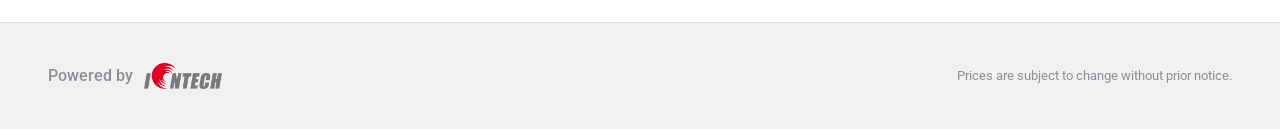
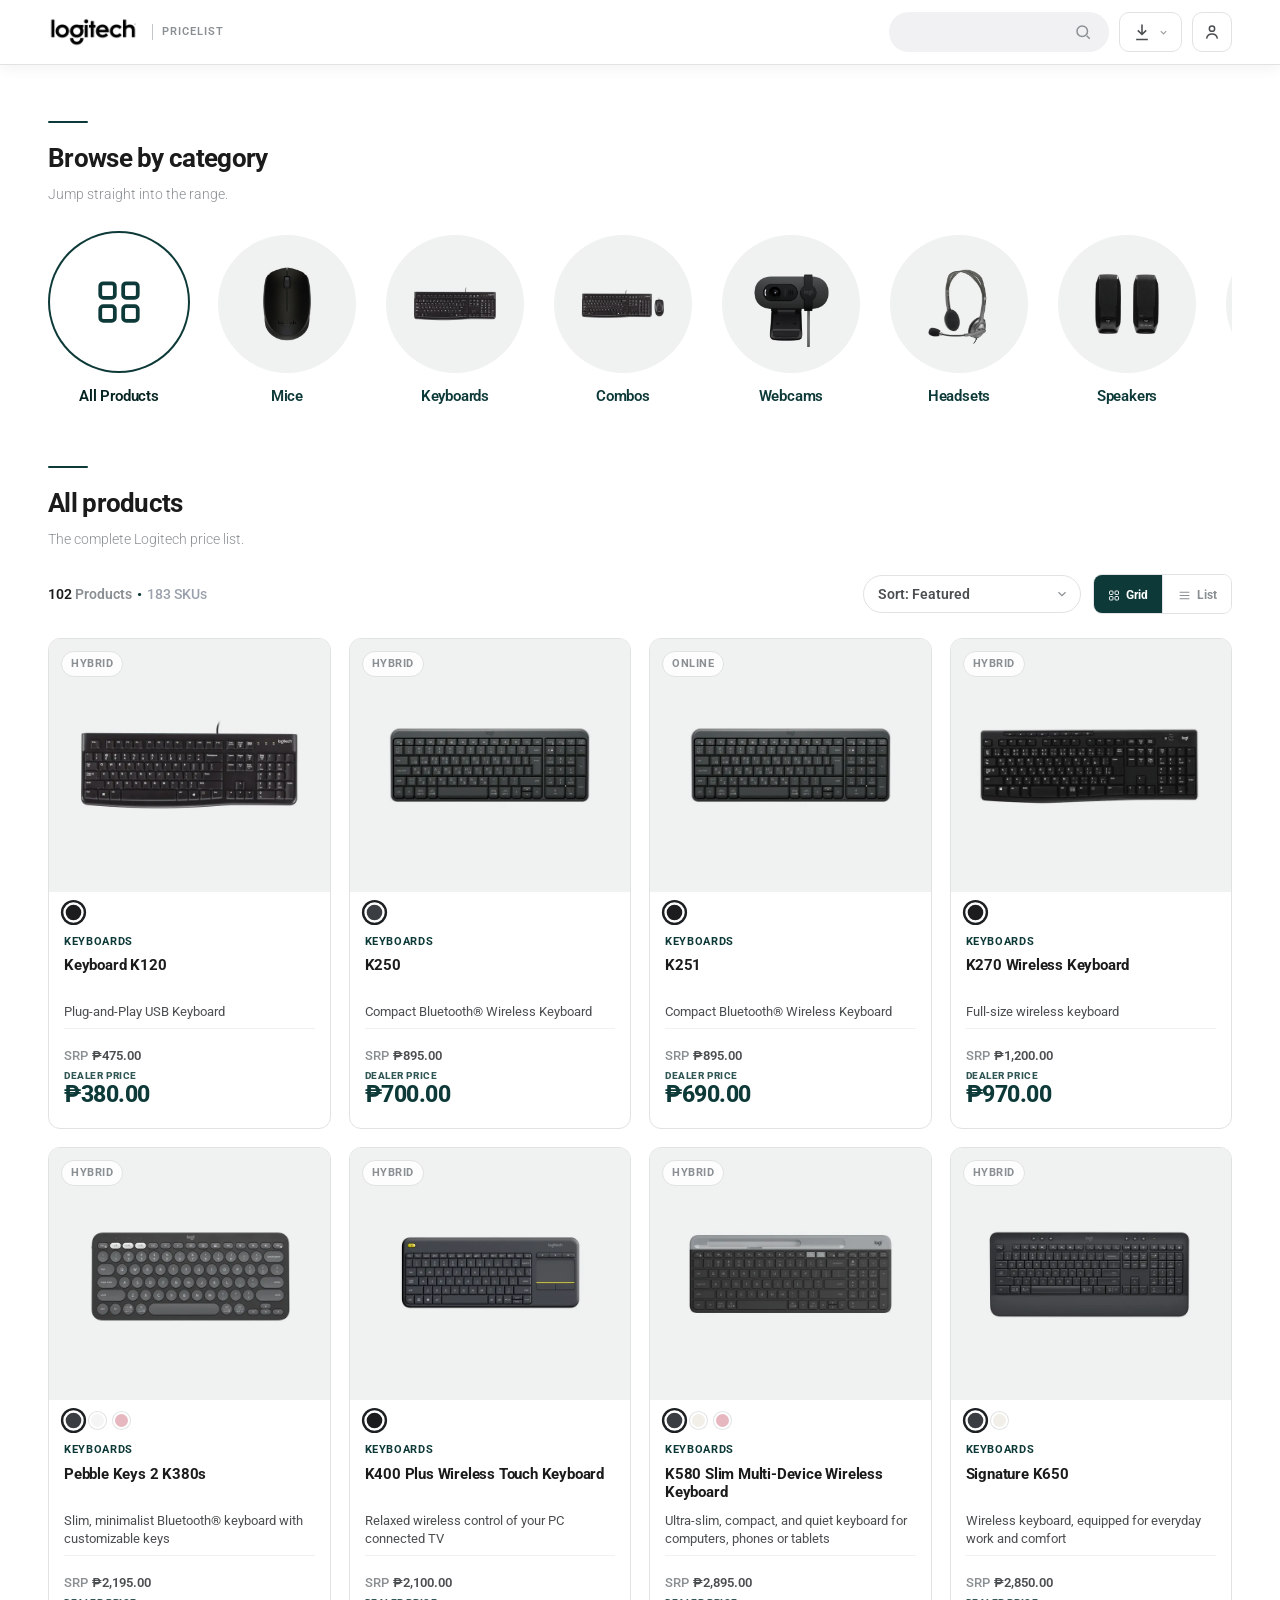
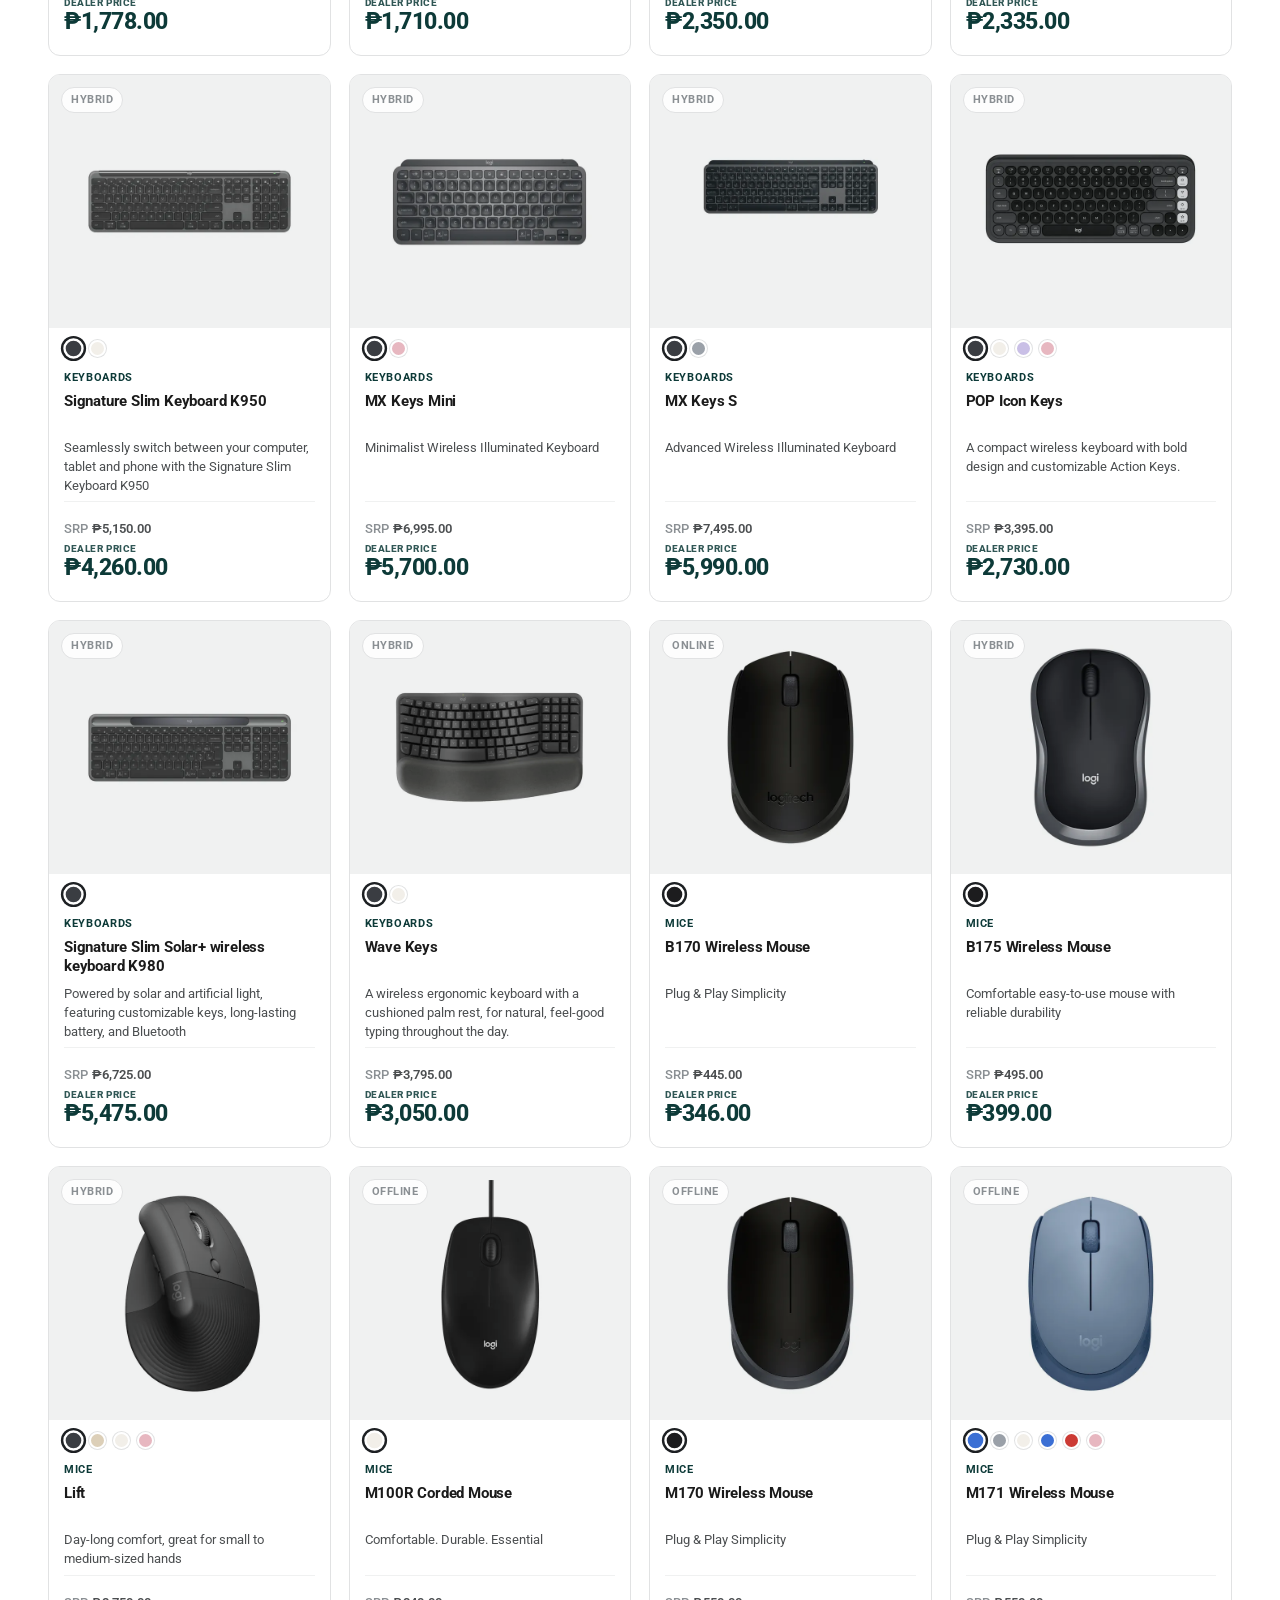
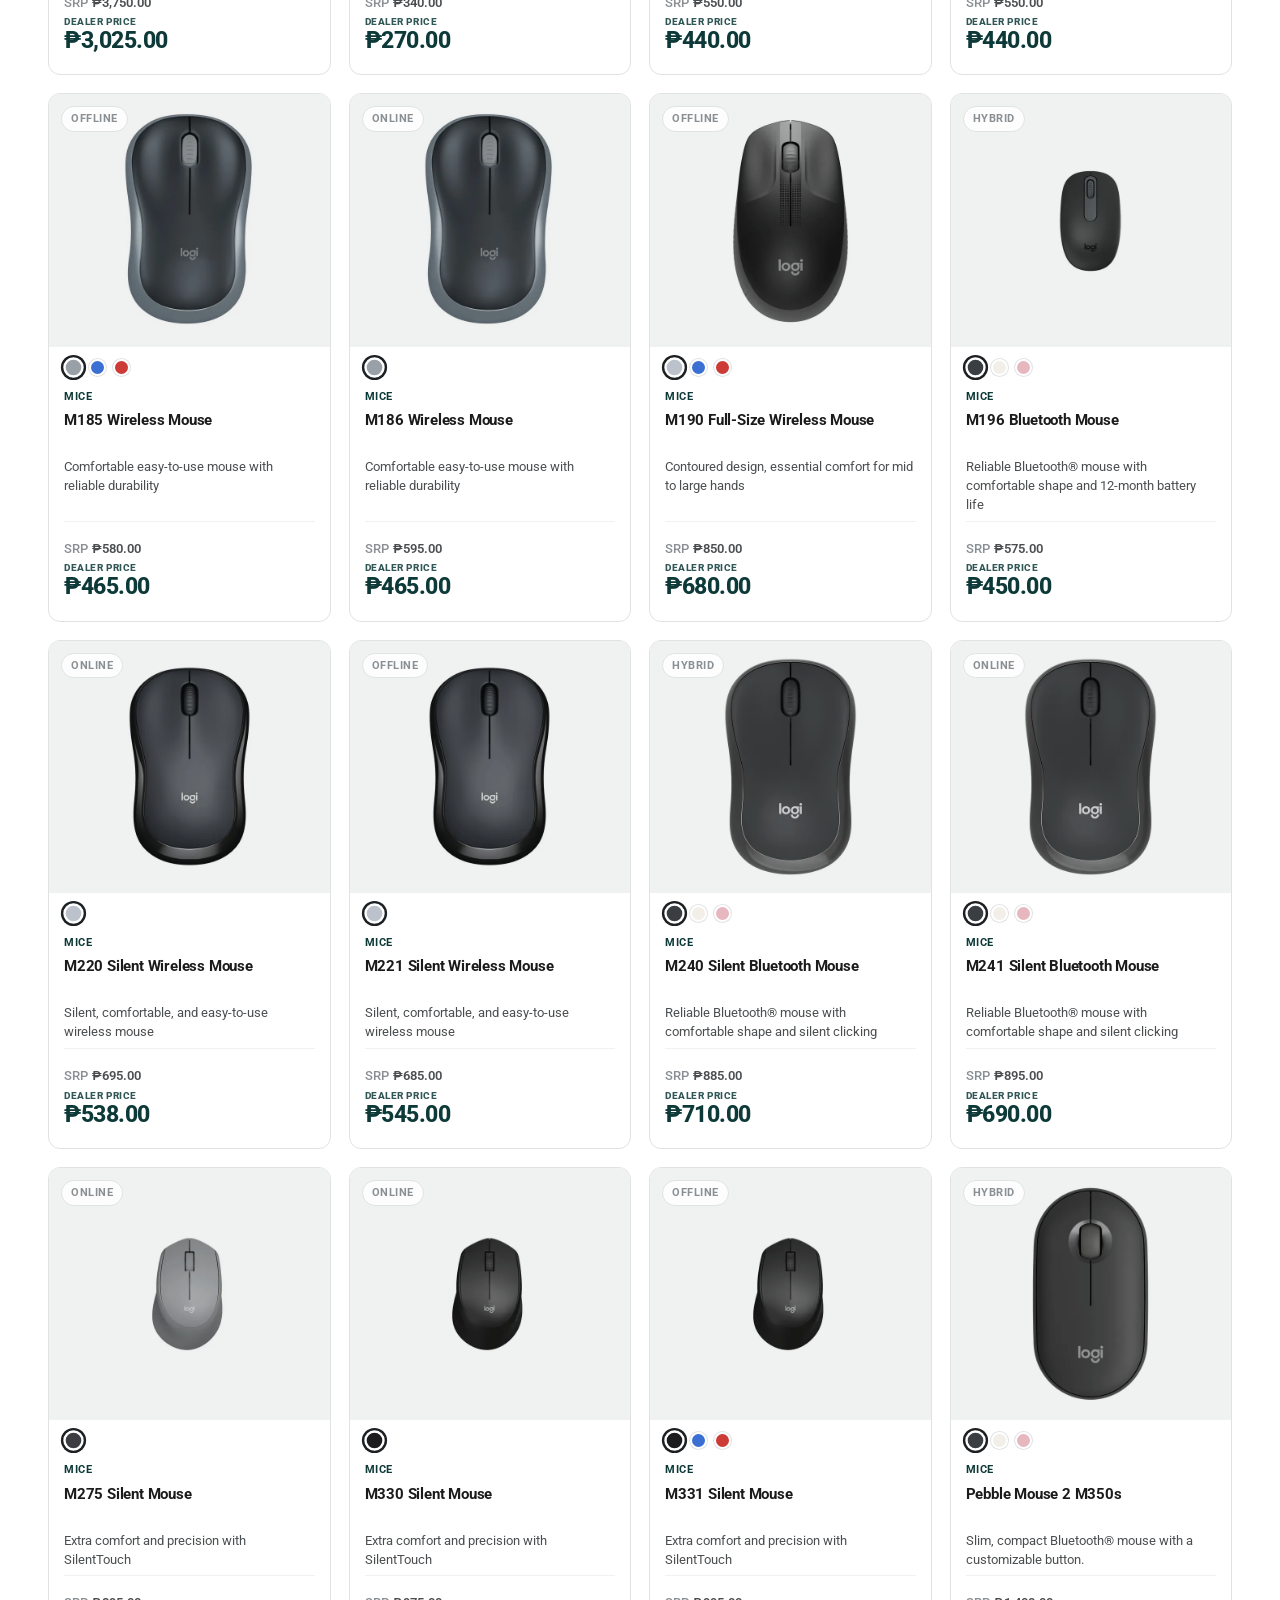
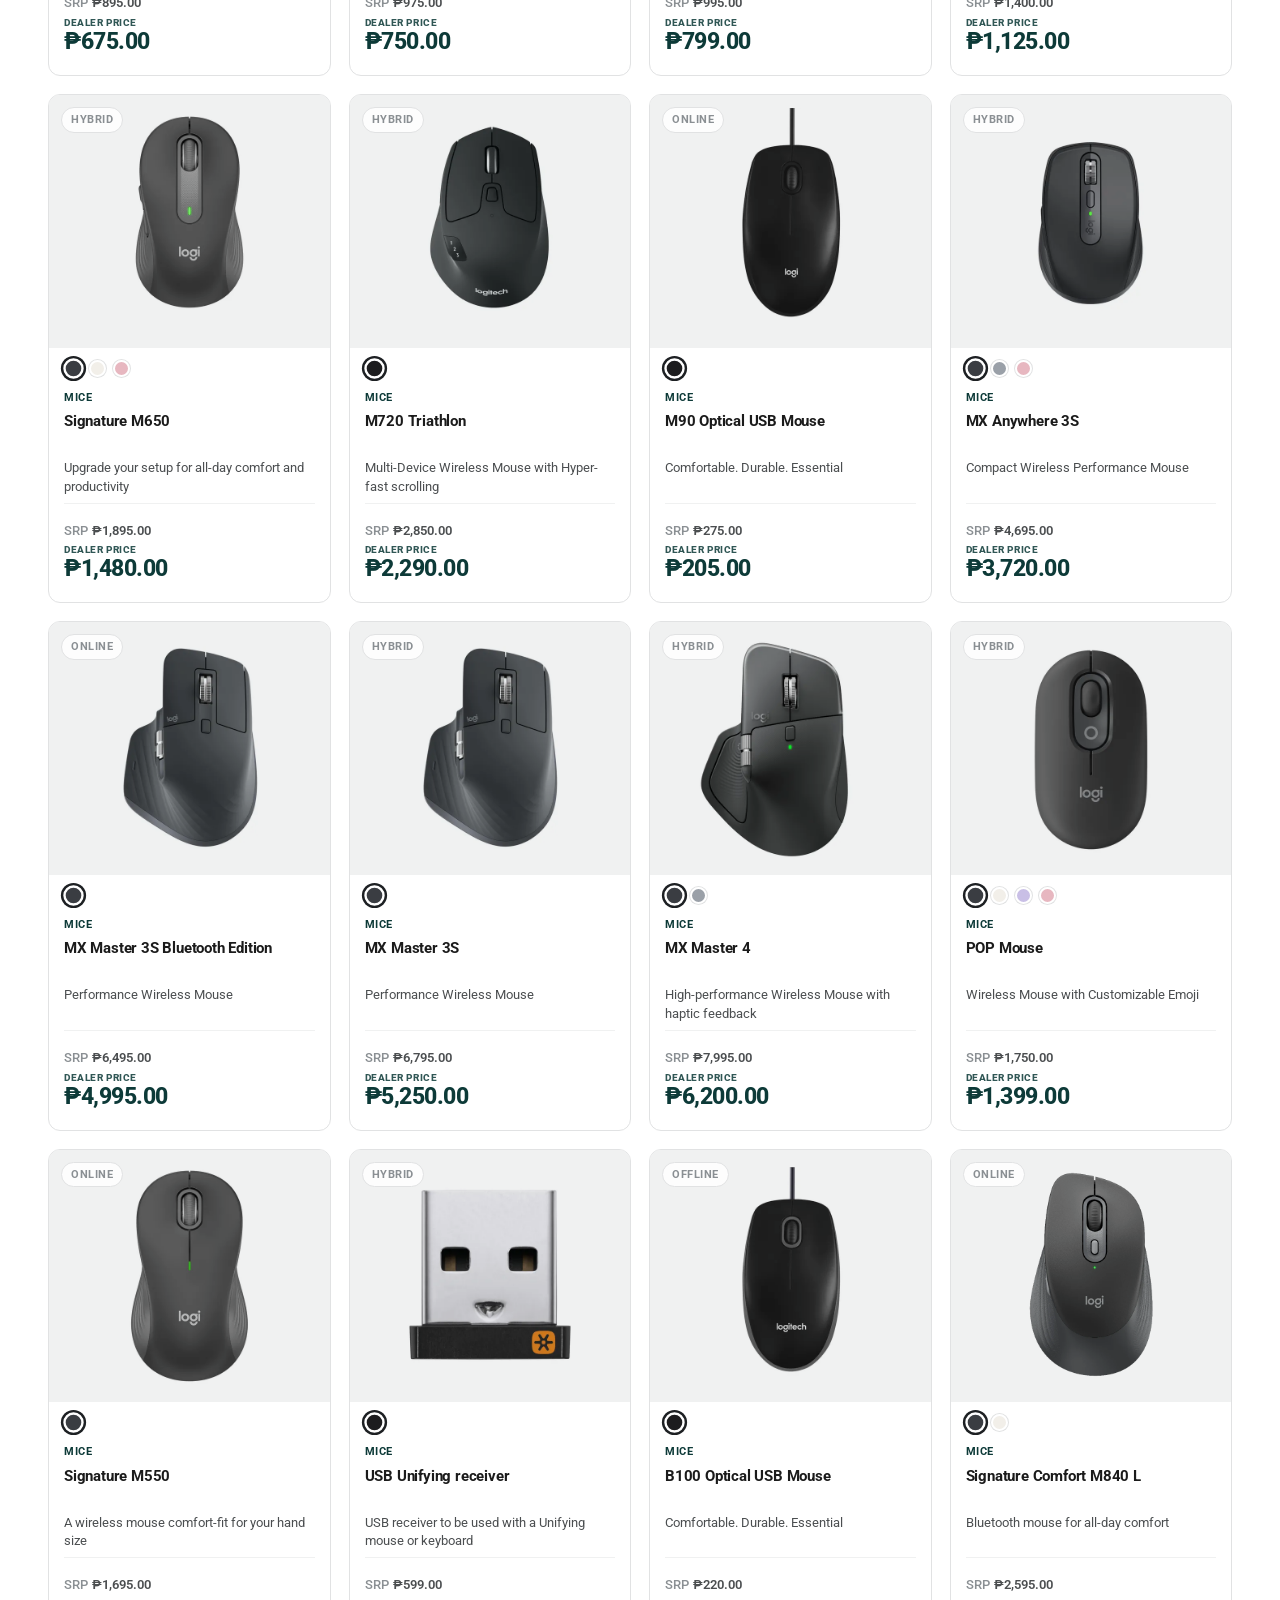
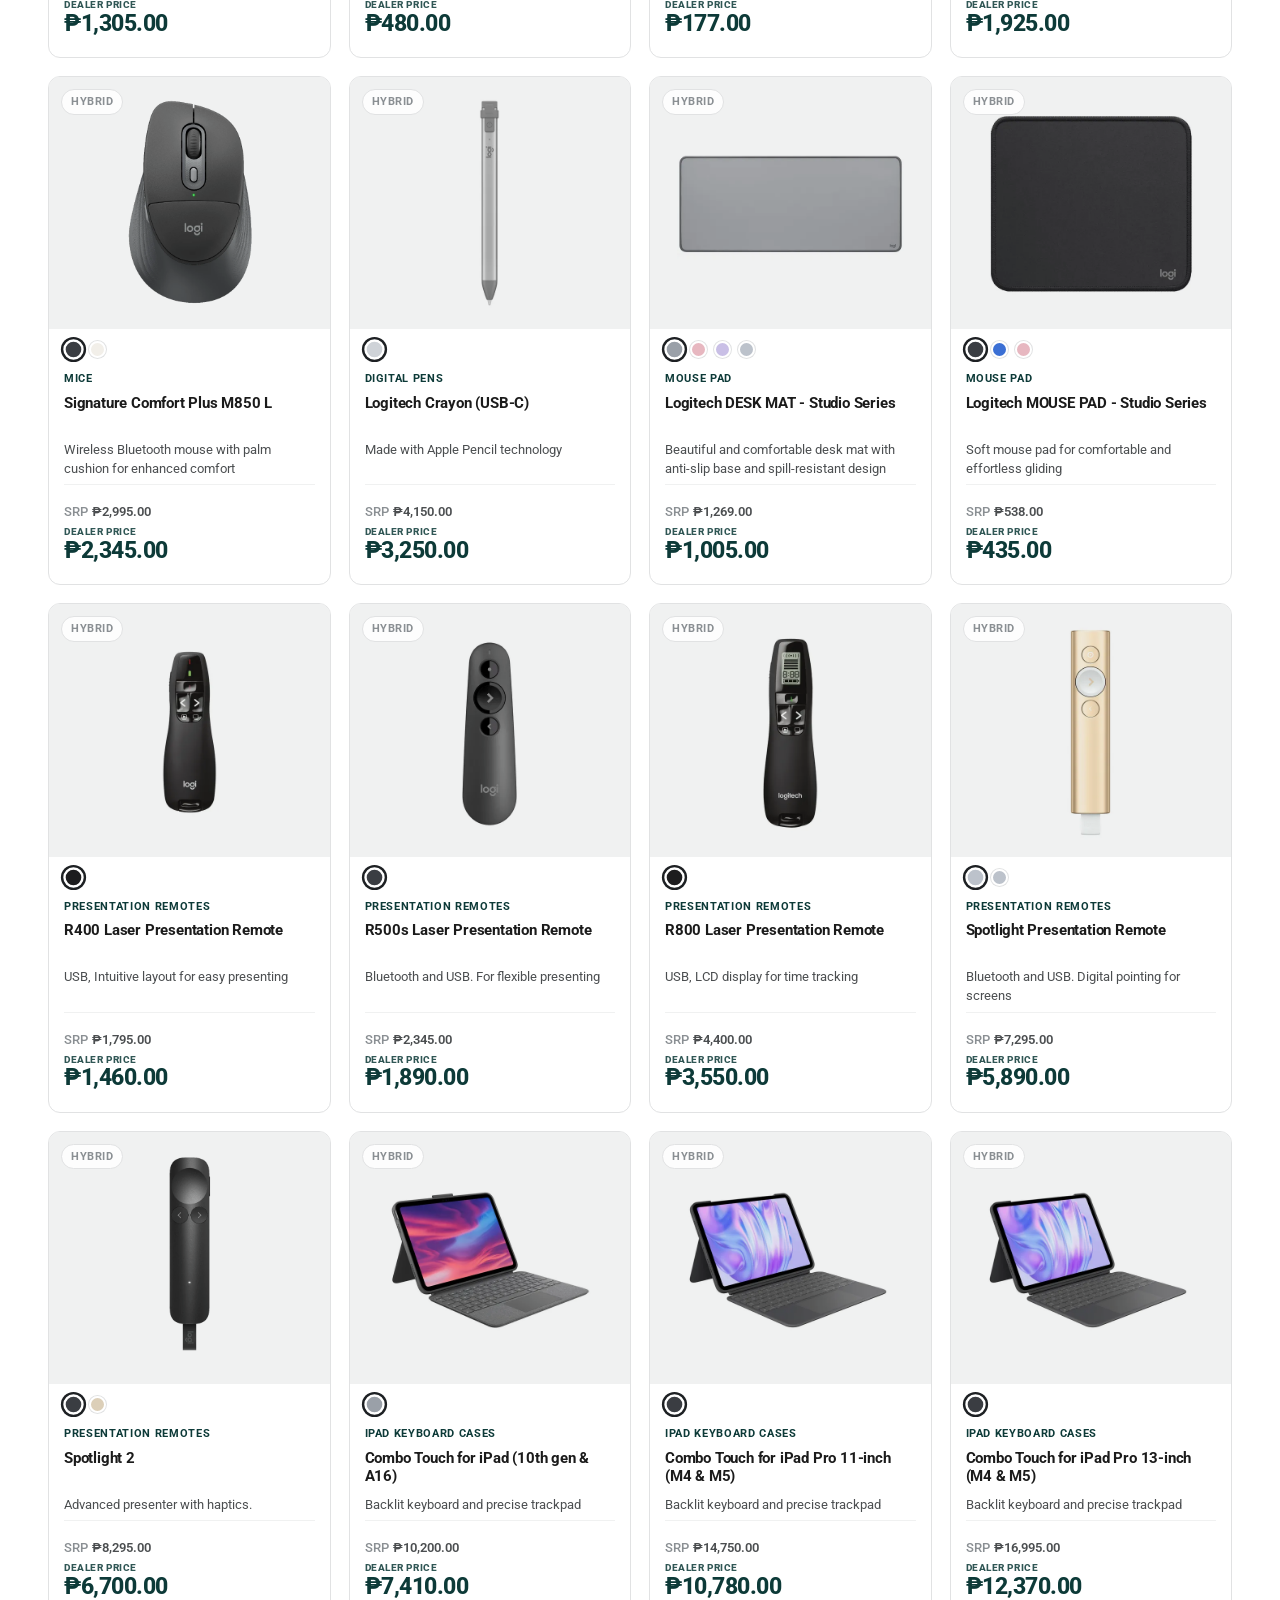
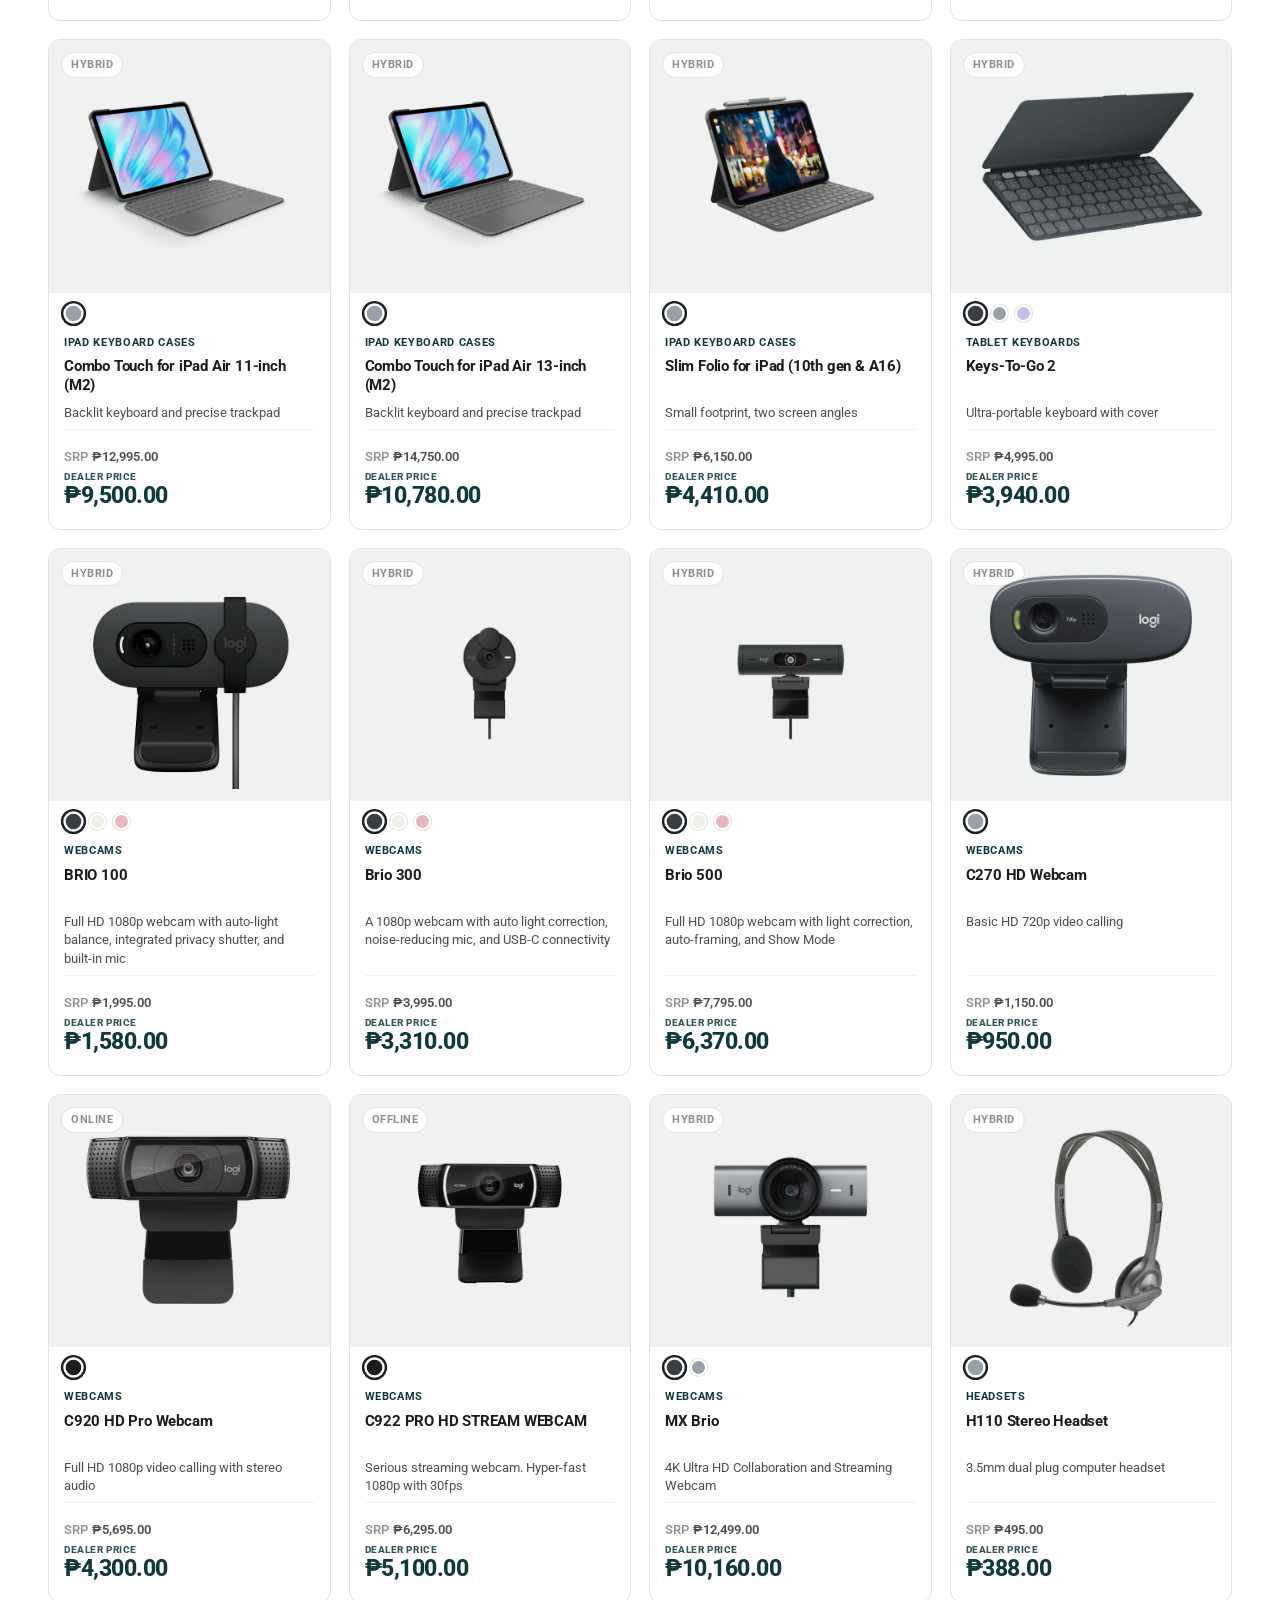
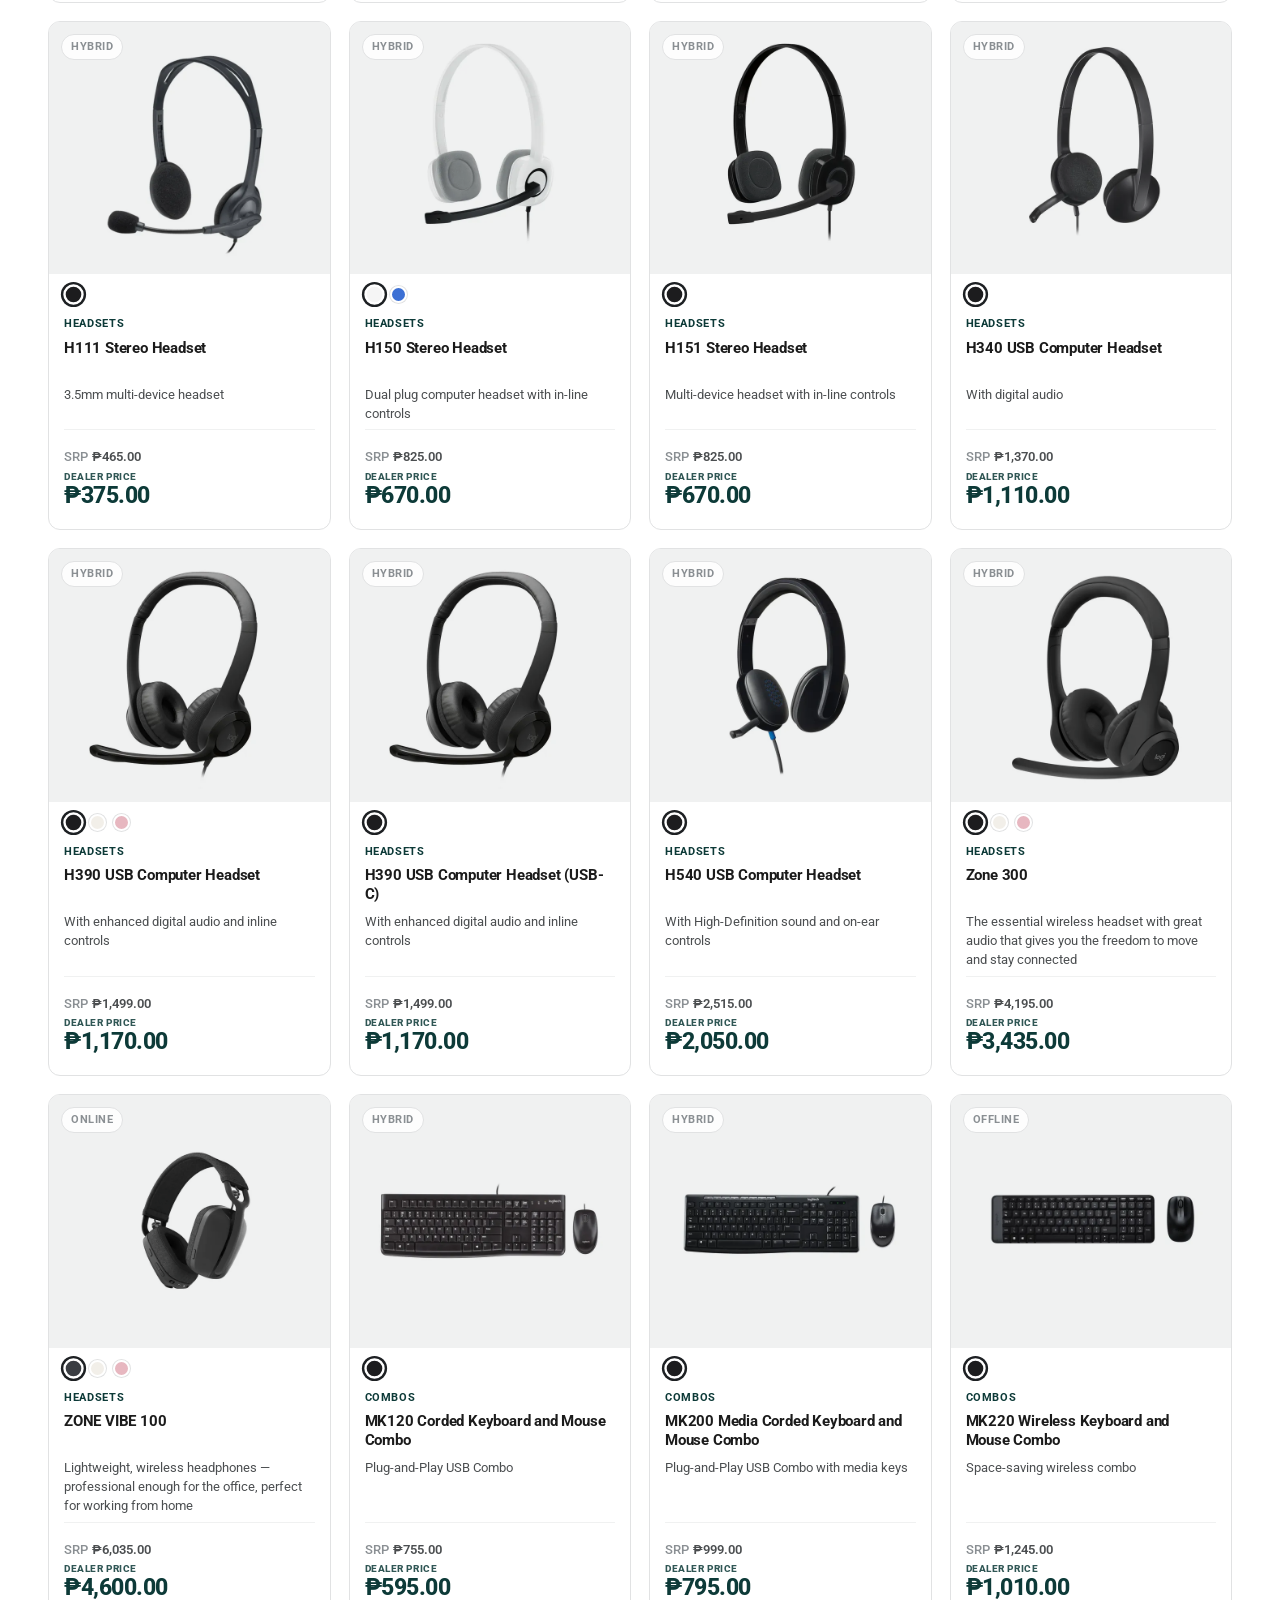
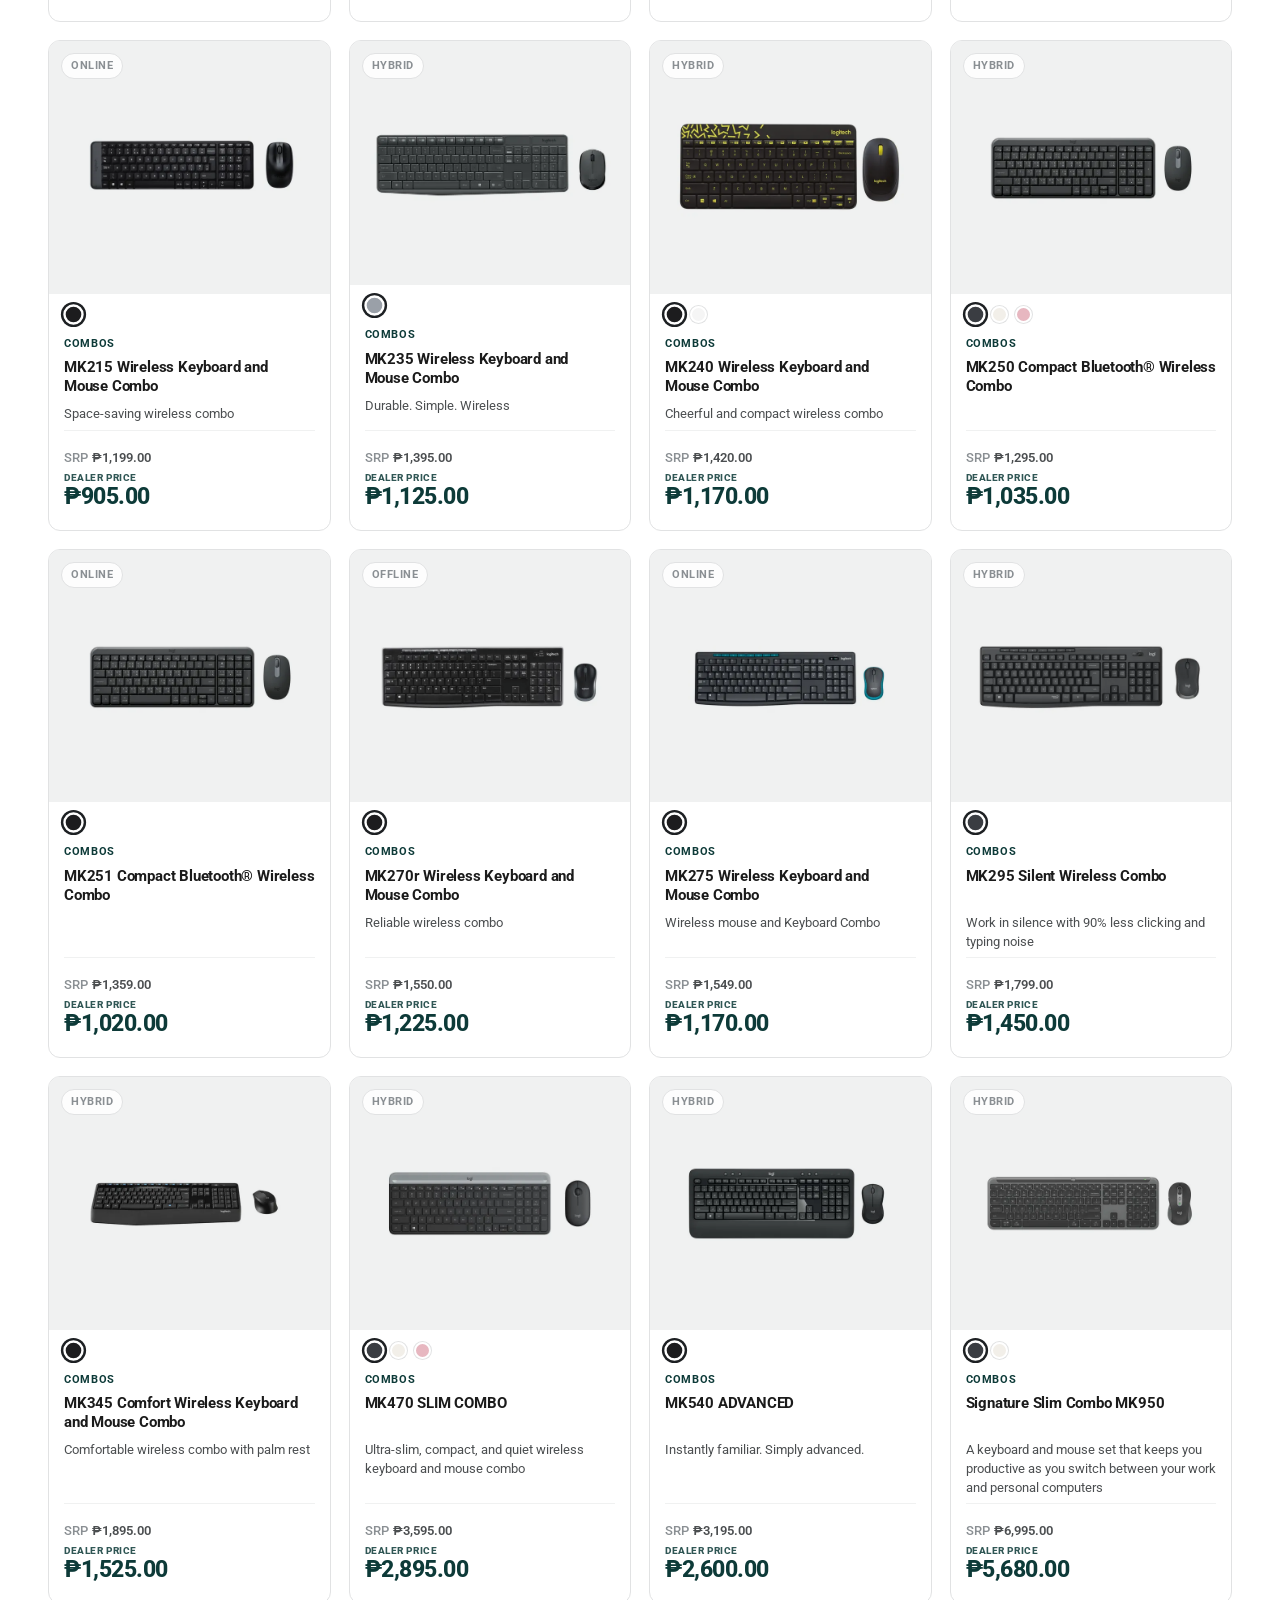
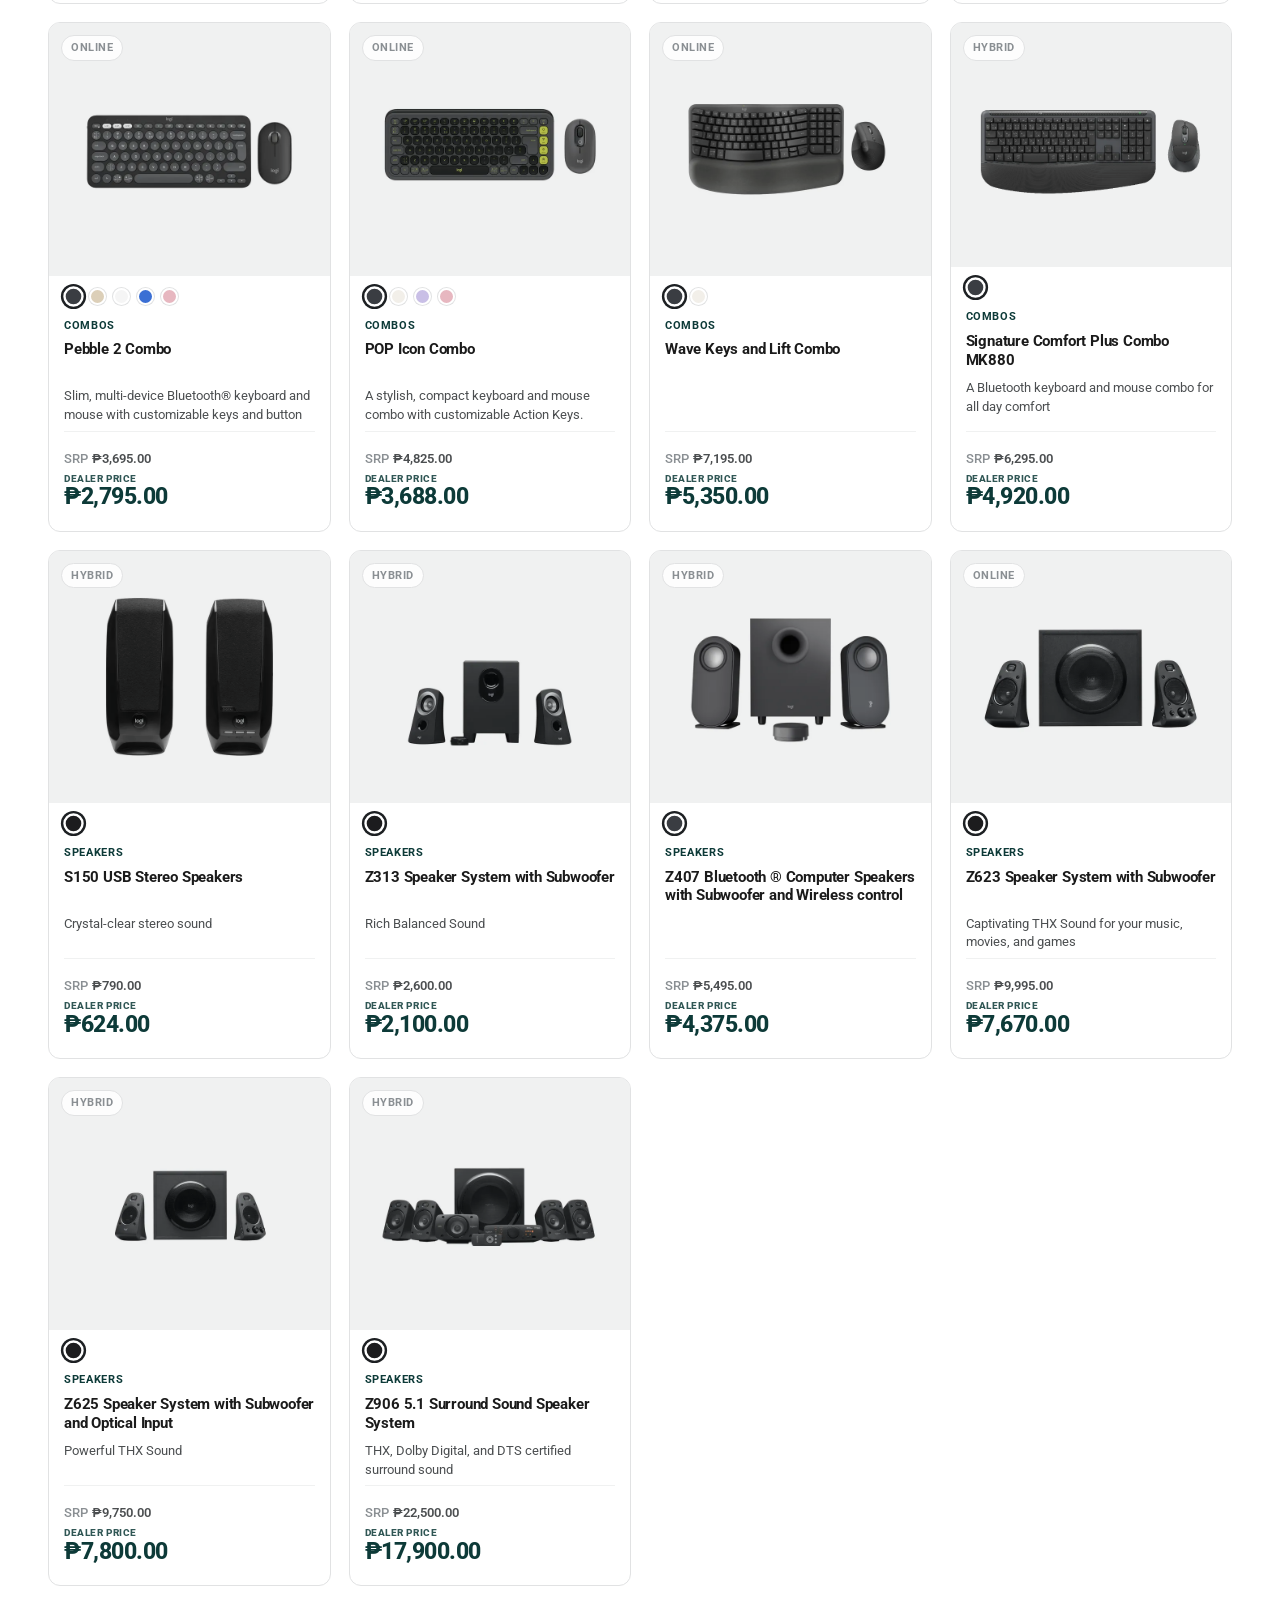
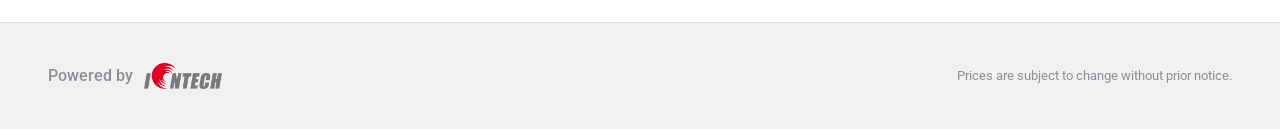
